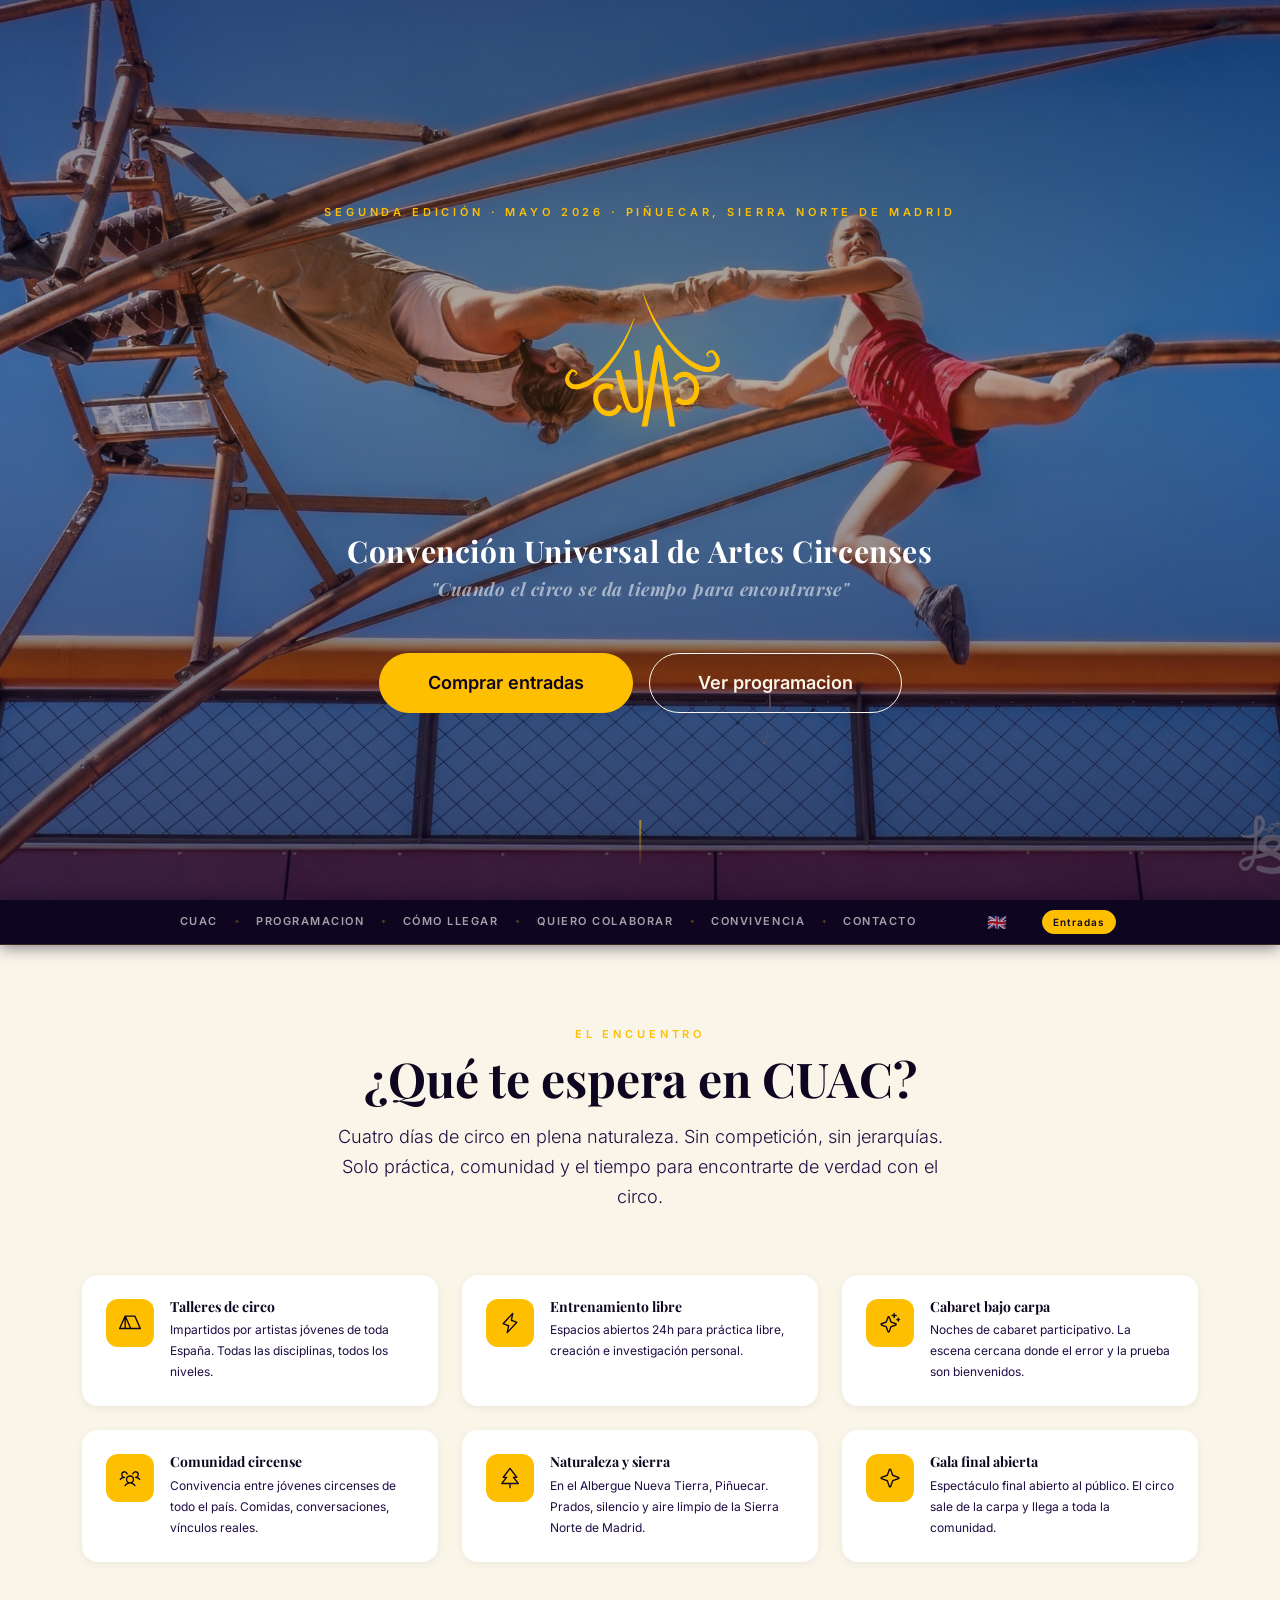
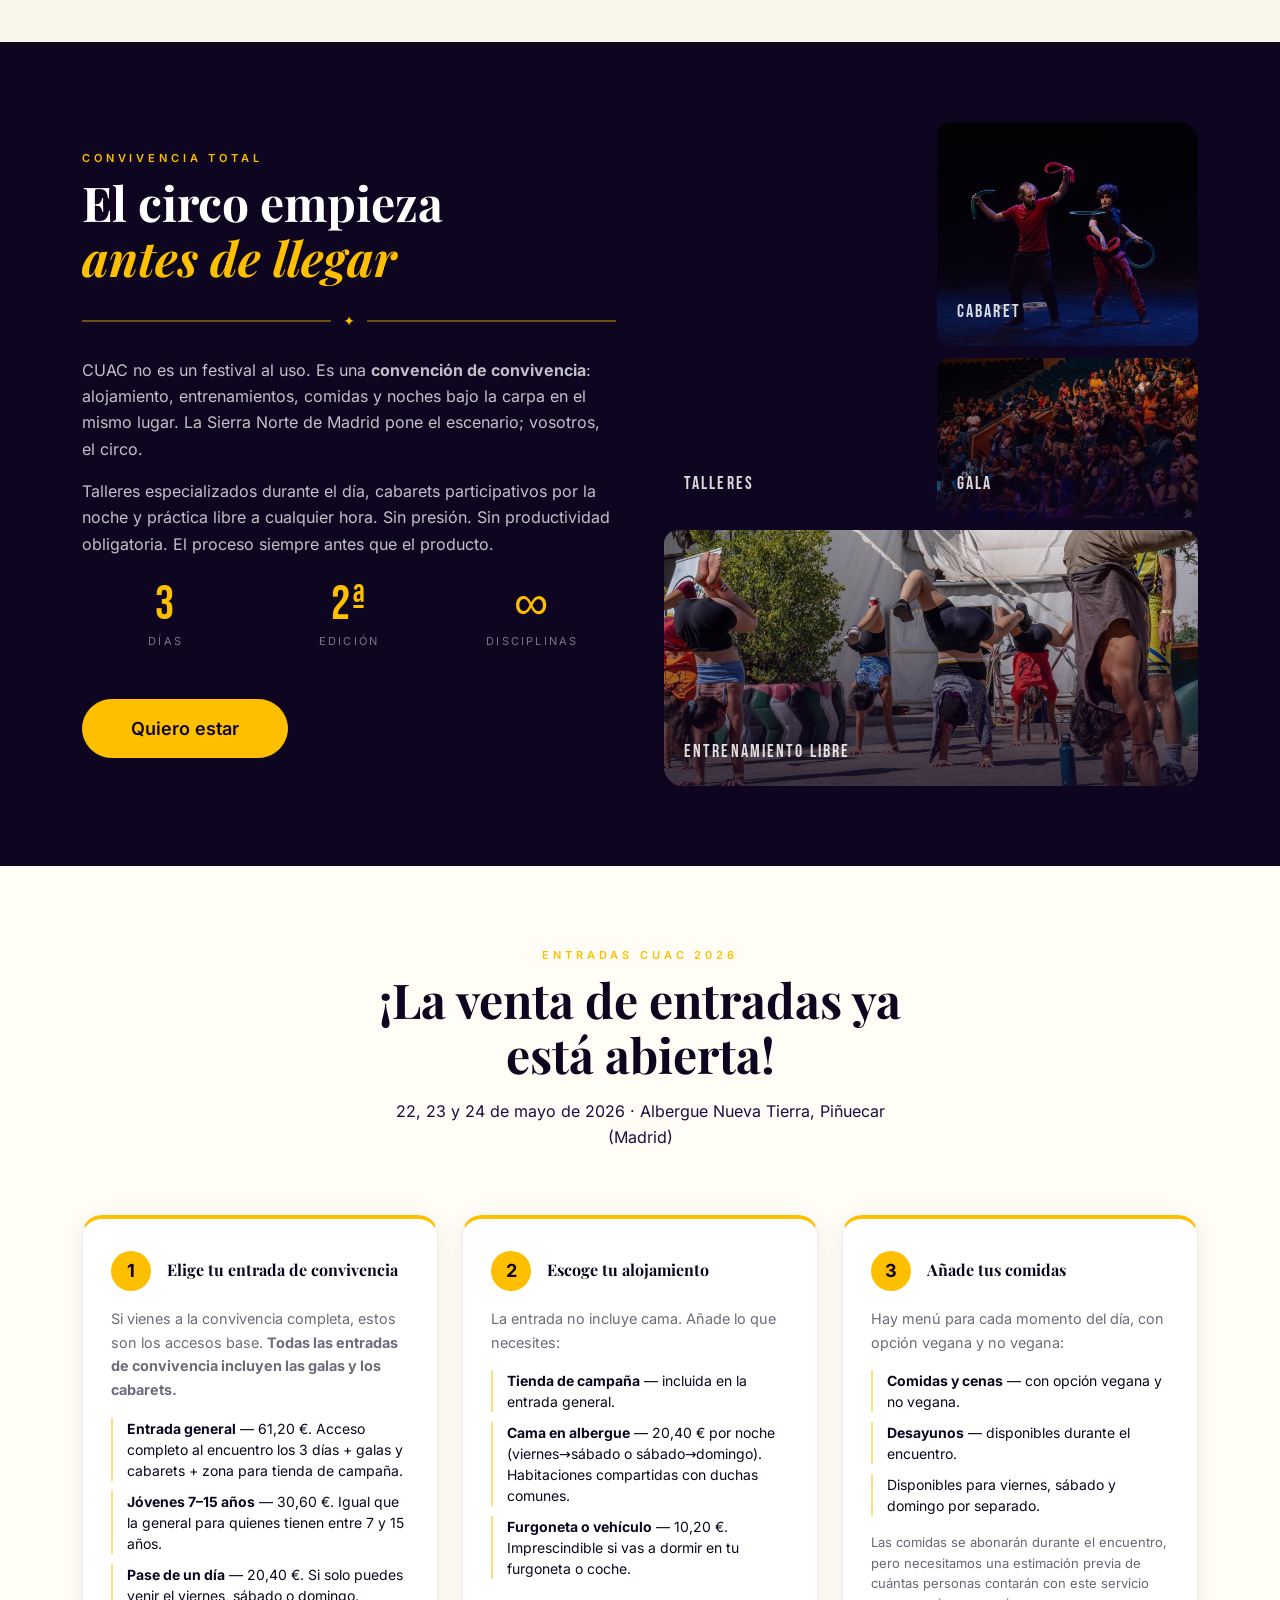
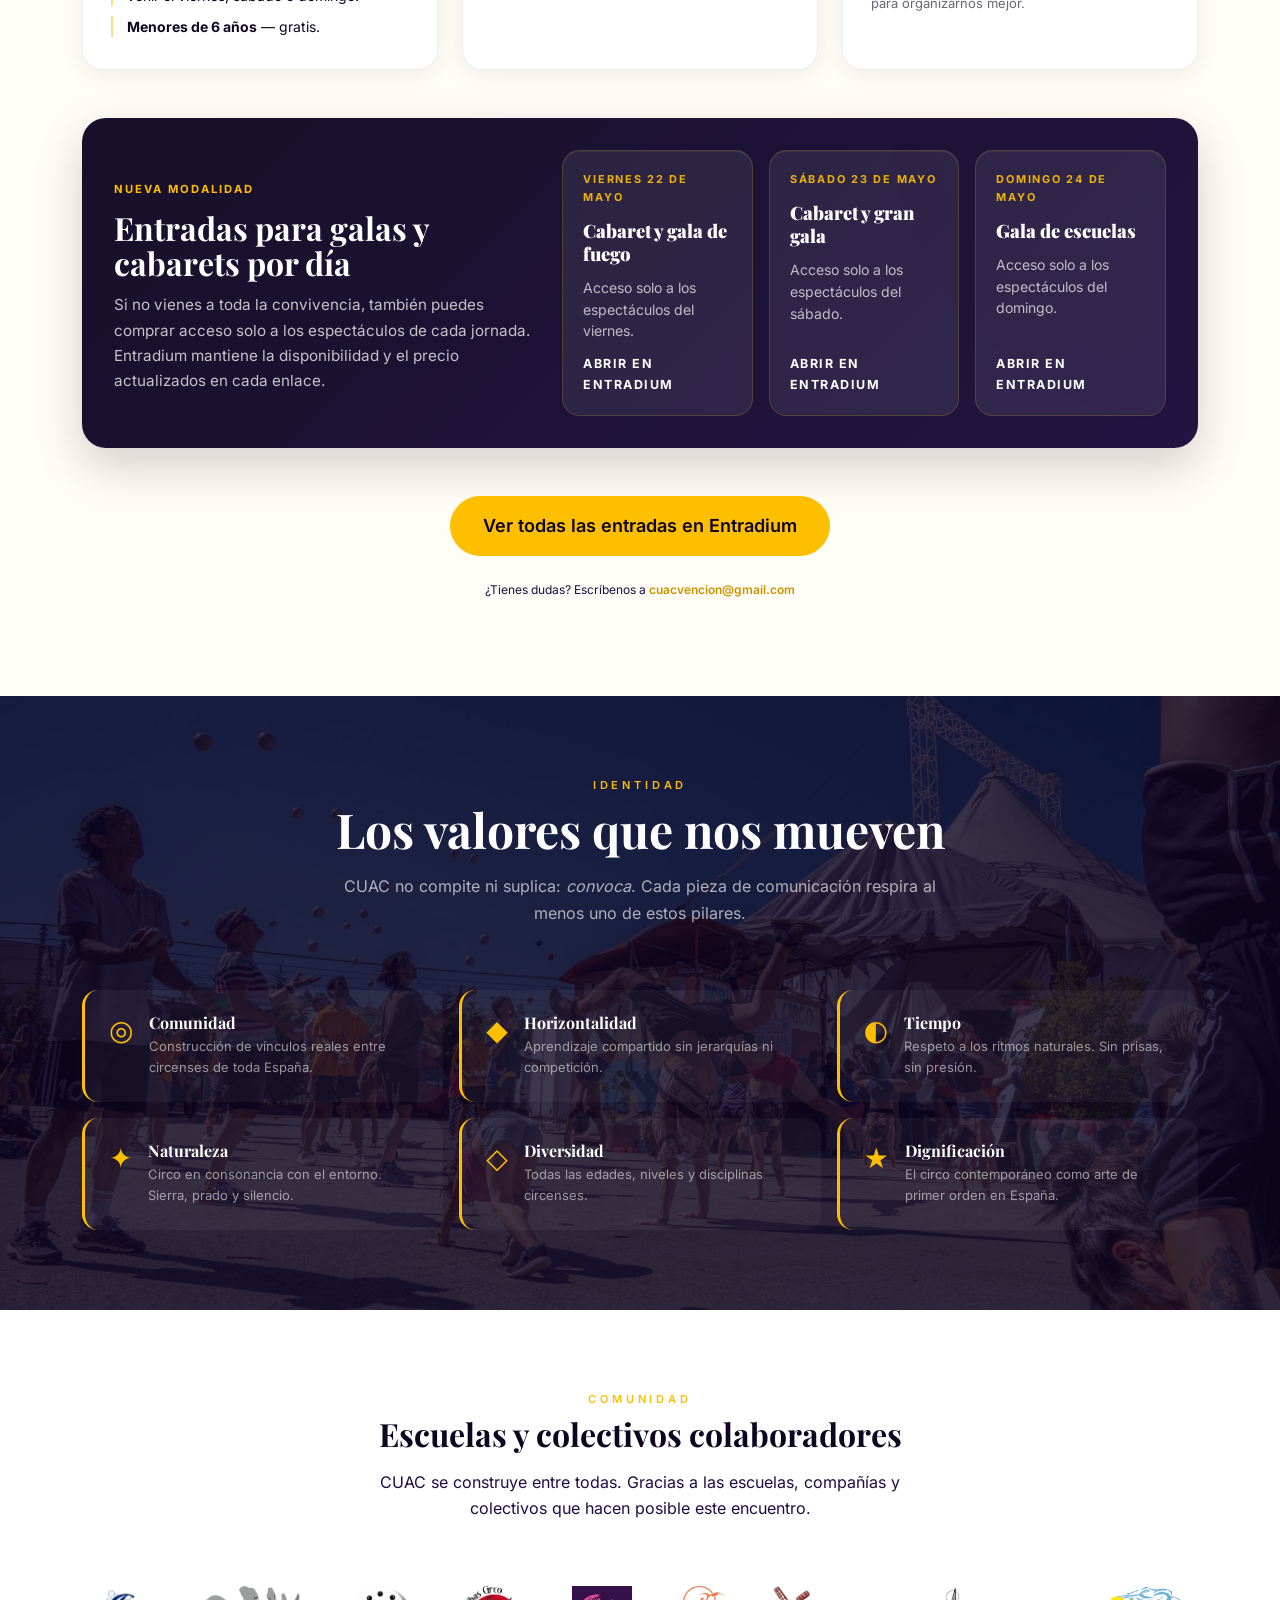
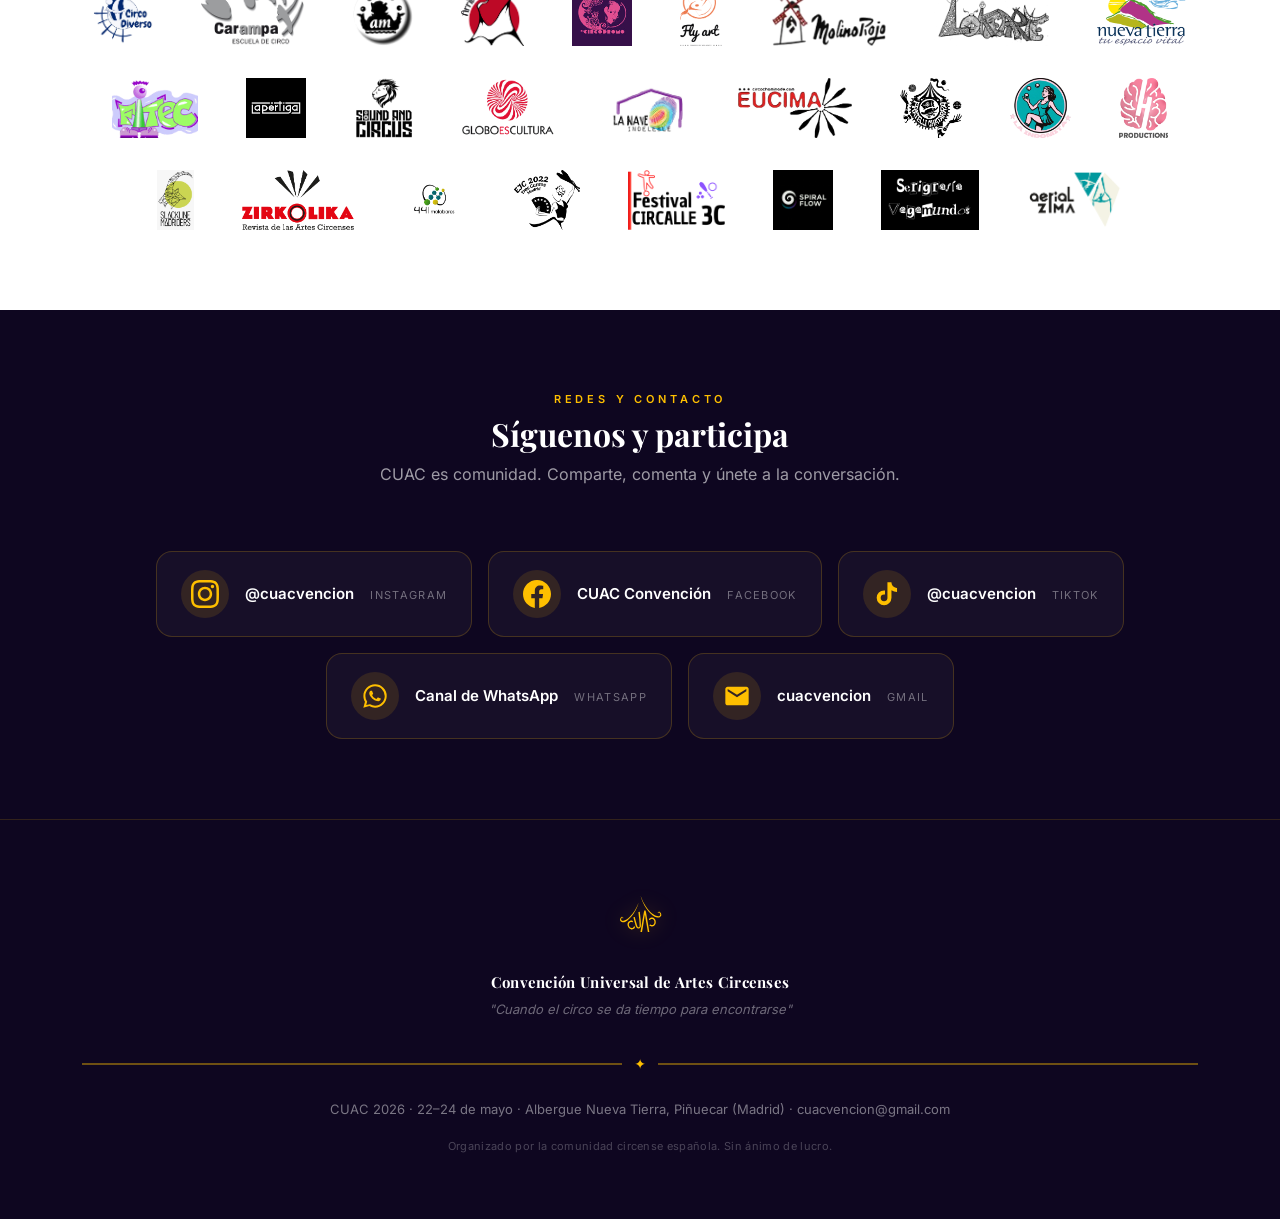
==== index.html @ 28ffe03a "programacion update" ====
<!DOCTYPE html><html lang="es" data-beasties-container><head>
  <meta charset="utf-8">
  <title>CUAC 2026 — Convención Universal de Artes Circenses | CUAC 2026</title>
  <base href="/">
  <meta name="viewport" content="width=device-width, initial-scale=1">
  <meta http-equiv="Cache-Control" content="no-cache, no-store, must-revalidate">
  <meta http-equiv="Pragma" content="no-cache">
  <meta http-equiv="Expires" content="0">
  <!-- SVG para navegadores modernos; ICO fallback para legacy -->
  <link rel="icon" type="image/svg+xml" href="favicon.svg">
  <link rel="icon" type="image/x-icon" href="favicon.ico">
  <link rel="apple-touch-icon" href="apple-touch-icon.png">

  <!-- Fuentes integradas localmente vía Fontsource (ver styles.scss) -->

  <!-- SEO: meta base (las páginas las sobreescriben dinámicamente) -->
  <meta name="description" content="22–24 de mayo en el Albergue Nueva Tierra, Sierra Norte de Madrid. Talleres, entrenamiento libre, cabaret bajo carpa y comunidad circense.">
  <meta property="og:site_name" content="CUAC — Convención Universal de Artes Circenses">
  <meta property="og:type" content="website">
  <meta property="og:locale" content="es_ES">
  <meta property="og:image" content="https://cuacvencion.org/img/og-image.jpg">
  <meta name="twitter:card" content="summary_large_image">
  <meta name="theme-color" content="#0E0620">
  <meta name="msvalidate.01" content="B6C88538EC0E203C6BC18D7203930585">

  <!-- Google tag (gtag.js) -->
  <script async src="https://www.googletagmanager.com/gtag/js?id=G-E0GTVYF3SX"></script>
  <script>
    window.dataLayer = window.dataLayer || [];
    function gtag(){dataLayer.push(arguments);}
    gtag('js', new Date());

    gtag('config', 'G-E0GTVYF3SX');
  </script>
<style>@font-face{font-family:Inter;font-style:normal;font-weight:300;font-display:swap;src:url(/fonts/inter-latin-300-normal.woff2) format("woff2");unicode-range:U+0000-00FF,U+0131,U+0152-0153,U+02BB-02BC,U+02C6,U+02DA,U+02DC,U+0304,U+0308,U+0329,U+2000-206F,U+20AC,U+2122,U+2191,U+2193,U+2212,U+2215,U+FEFF,U+FFFD}@font-face{font-family:Inter;font-style:normal;font-weight:400;font-display:swap;src:url(/fonts/inter-latin-400-normal.woff2) format("woff2");unicode-range:U+0000-00FF,U+0131,U+0152-0153,U+02BB-02BC,U+02C6,U+02DA,U+02DC,U+0304,U+0308,U+0329,U+2000-206F,U+20AC,U+2122,U+2191,U+2193,U+2212,U+2215,U+FEFF,U+FFFD}@font-face{font-family:Inter;font-style:normal;font-weight:500;font-display:swap;src:url(/fonts/inter-latin-500-normal.woff2) format("woff2");unicode-range:U+0000-00FF,U+0131,U+0152-0153,U+02BB-02BC,U+02C6,U+02DA,U+02DC,U+0304,U+0308,U+0329,U+2000-206F,U+20AC,U+2122,U+2191,U+2193,U+2212,U+2215,U+FEFF,U+FFFD}@font-face{font-family:Inter;font-style:normal;font-weight:600;font-display:swap;src:url(/fonts/inter-latin-600-normal.woff2) format("woff2");unicode-range:U+0000-00FF,U+0131,U+0152-0153,U+02BB-02BC,U+02C6,U+02DA,U+02DC,U+0304,U+0308,U+0329,U+2000-206F,U+20AC,U+2122,U+2191,U+2193,U+2212,U+2215,U+FEFF,U+FFFD}@font-face{font-family:Inter;font-style:normal;font-weight:700;font-display:swap;src:url(/fonts/inter-latin-700-normal.woff2) format("woff2");unicode-range:U+0000-00FF,U+0131,U+0152-0153,U+02BB-02BC,U+02C6,U+02DA,U+02DC,U+0304,U+0308,U+0329,U+2000-206F,U+20AC,U+2122,U+2191,U+2193,U+2212,U+2215,U+FEFF,U+FFFD}@font-face{font-family:Playfair Display;font-style:normal;font-weight:700;font-display:swap;src:url(/fonts/playfair-display-latin-700-normal.woff2) format("woff2");unicode-range:U+0000-00FF,U+0131,U+0152-0153,U+02BB-02BC,U+02C6,U+02DA,U+02DC,U+0304,U+0308,U+0329,U+2000-206F,U+20AC,U+2122,U+2191,U+2193,U+2212,U+2215,U+FEFF,U+FFFD}@font-face{font-family:Playfair Display;font-style:italic;font-weight:700;font-display:swap;src:url(/fonts/playfair-display-latin-700-italic.woff2) format("woff2");unicode-range:U+0000-00FF,U+0131,U+0152-0153,U+02BB-02BC,U+02C6,U+02DA,U+02DC,U+0304,U+0308,U+0329,U+2000-206F,U+20AC,U+2122,U+2191,U+2193,U+2212,U+2215,U+FEFF,U+FFFD}@font-face{font-family:Playfair Display;font-style:normal;font-weight:900;font-display:swap;src:url(/fonts/playfair-display-latin-900-normal.woff2) format("woff2");unicode-range:U+0000-00FF,U+0131,U+0152-0153,U+02BB-02BC,U+02C6,U+02DA,U+02DC,U+0304,U+0308,U+0329,U+2000-206F,U+20AC,U+2122,U+2191,U+2193,U+2212,U+2215,U+FEFF,U+FFFD}@font-face{font-family:Playfair Display;font-style:italic;font-weight:900;font-display:swap;src:url(/fonts/playfair-display-latin-900-italic.woff2) format("woff2");unicode-range:U+0000-00FF,U+0131,U+0152-0153,U+02BB-02BC,U+02C6,U+02DA,U+02DC,U+0304,U+0308,U+0329,U+2000-206F,U+20AC,U+2122,U+2191,U+2193,U+2212,U+2215,U+FEFF,U+FFFD}@font-face{font-family:Fira Code;font-style:normal;font-weight:400;font-display:swap;src:url(/fonts/fira-code-latin-400-normal.woff2) format("woff2");unicode-range:U+0000-00FF,U+0131,U+0152-0153,U+02BB-02BC,U+02C6,U+02DA,U+02DC,U+0304,U+0308,U+0329,U+2000-206F,U+20AC,U+2122,U+2191,U+2193,U+2212,U+2215,U+FEFF,U+FFFD}@font-face{font-family:Fira Code;font-style:normal;font-weight:500;font-display:swap;src:url(/fonts/fira-code-latin-500-normal.woff2) format("woff2");unicode-range:U+0000-00FF,U+0131,U+0152-0153,U+02BB-02BC,U+02C6,U+02DA,U+02DC,U+0304,U+0308,U+0329,U+2000-206F,U+20AC,U+2122,U+2191,U+2193,U+2212,U+2215,U+FEFF,U+FFFD}:root{--bs-blue: #0d6efd;--bs-indigo: #6610f2;--bs-purple: #6f42c1;--bs-pink: #d63384;--bs-red: #dc3545;--bs-orange: #fd7e14;--bs-yellow: #ffc107;--bs-green: #198754;--bs-teal: #20c997;--bs-cyan: #0dcaf0;--bs-black: #000;--bs-white: #fff;--bs-gray: #6c757d;--bs-gray-dark: #343a40;--bs-gray-100: #f8f9fa;--bs-gray-200: #e9ecef;--bs-gray-300: #dee2e6;--bs-gray-400: #ced4da;--bs-gray-500: #adb5bd;--bs-gray-600: #6c757d;--bs-gray-700: #495057;--bs-gray-800: #343a40;--bs-gray-900: #212529;--bs-primary: #FEBF00;--bs-secondary: #1E0C42;--bs-success: #2d8a4e;--bs-info: #4a90d9;--bs-warning: #C99400;--bs-danger: #C8002C;--bs-light: #FAF5E9;--bs-dark: #0E0620;--bs-gold: #FEBF00;--bs-midnight: #0E0620;--bs-purple: #1E0C42;--bs-crimson: #C8002C;--bs-cream: #FAF5E9;--bs-primary-rgb: 254, 191, 0;--bs-secondary-rgb: 30, 12, 66;--bs-success-rgb: 45, 138, 78;--bs-info-rgb: 74, 144, 217;--bs-warning-rgb: 201, 148, 0;--bs-danger-rgb: 200, 0, 44;--bs-light-rgb: 250, 245, 233;--bs-dark-rgb: 14, 6, 32;--bs-gold-rgb: 254, 191, 0;--bs-midnight-rgb: 14, 6, 32;--bs-purple-rgb: 30, 12, 66;--bs-crimson-rgb: 200, 0, 44;--bs-cream-rgb: 250, 245, 233;--bs-primary-text-emphasis: rgb(101.6, 76.4, 0);--bs-secondary-text-emphasis: rgb(12, 4.8, 26.4);--bs-success-text-emphasis: rgb(18, 55.2, 31.2);--bs-info-text-emphasis: rgb(29.6, 57.6, 86.8);--bs-warning-text-emphasis: rgb(80.4, 59.2, 0);--bs-danger-text-emphasis: rgb(80, 0, 17.6);--bs-light-text-emphasis: #495057;--bs-dark-text-emphasis: #495057;--bs-primary-bg-subtle: rgb(254.8, 242.2, 204);--bs-secondary-bg-subtle: rgb(210, 206.4, 217.2);--bs-success-bg-subtle: rgb(213, 231.6, 219.6);--bs-info-bg-subtle: rgb(218.8, 232.8, 247.4);--bs-warning-bg-subtle: rgb(244.2, 233.6, 204);--bs-danger-bg-subtle: rgb(244, 204, 212.8);--bs-light-bg-subtle: rgb(251.5, 252, 252.5);--bs-dark-bg-subtle: #ced4da;--bs-primary-border-subtle: rgb(254.6, 229.4, 153);--bs-secondary-border-subtle: rgb(165, 157.8, 179.4);--bs-success-border-subtle: rgb(171, 208.2, 184.2);--bs-info-border-subtle: rgb(182.6, 210.6, 239.8);--bs-warning-border-subtle: rgb(233.4, 212.2, 153);--bs-danger-border-subtle: rgb(233, 153, 170.6);--bs-light-border-subtle: #e9ecef;--bs-dark-border-subtle: #adb5bd;--bs-white-rgb: 255, 255, 255;--bs-black-rgb: 0, 0, 0;--bs-font-sans-serif: "Inter", system-ui, -apple-system, sans-serif;--bs-font-monospace: "Fira Code", "Courier New", monospace;--bs-gradient: linear-gradient(180deg, rgba(255, 255, 255, .15), rgba(255, 255, 255, 0));--bs-body-font-family: "Inter", system-ui, -apple-system, sans-serif;--bs-body-font-size: 1rem;--bs-body-font-weight: 400;--bs-body-line-height: 1.65;--bs-body-color: #0E0620;--bs-body-color-rgb: 14, 6, 32;--bs-body-bg: #FFFDF5;--bs-body-bg-rgb: 255, 253, 245;--bs-emphasis-color: #000;--bs-emphasis-color-rgb: 0, 0, 0;--bs-secondary-color: #6B6570;--bs-secondary-color-rgb: 107, 101, 112;--bs-secondary-bg: #e9ecef;--bs-secondary-bg-rgb: 233, 236, 239;--bs-tertiary-color: rgba(14, 6, 32, .5);--bs-tertiary-color-rgb: 14, 6, 32;--bs-tertiary-bg: #f8f9fa;--bs-tertiary-bg-rgb: 248, 249, 250;--bs-heading-color: #0E0620;--bs-link-color: #C99400;--bs-link-color-rgb: 201, 148, 0;--bs-link-decoration: none;--bs-link-hover-color: #C8002C;--bs-link-hover-color-rgb: 200, 0, 44;--bs-link-hover-decoration: underline;--bs-code-color: #d63384;--bs-highlight-color: #0E0620;--bs-highlight-bg: rgb(255, 242.6, 205.4);--bs-border-width: 1px;--bs-border-style: solid;--bs-border-color: #E8E3F0;--bs-border-color-translucent: rgba(0, 0, 0, .175);--bs-border-radius: .75rem;--bs-border-radius-sm: .5rem;--bs-border-radius-lg: 1rem;--bs-border-radius-xl: 1.25rem;--bs-border-radius-xxl: 1.5rem;--bs-border-radius-2xl: var(--bs-border-radius-xxl);--bs-border-radius-pill: 50rem;--bs-box-shadow: 0 4px 24px rgba(14, 6, 32, .08);--bs-box-shadow-sm: 0 2px 8px rgba(14, 6, 32, .06);--bs-box-shadow-lg: 0 8px 48px rgba(14, 6, 32, .14);--bs-box-shadow-inset: inset 0 1px 2px rgba(14, 6, 32, .08);--bs-focus-ring-width: .25rem;--bs-focus-ring-opacity: .25;--bs-focus-ring-color: rgba(254, 191, 0, .25);--bs-form-valid-color: #2d8a4e;--bs-form-valid-border-color: #2d8a4e;--bs-form-invalid-color: #C8002C;--bs-form-invalid-border-color: #C8002C}*,*:before,*:after{box-sizing:border-box}@media(prefers-reduced-motion:no-preference){:root{scroll-behavior:smooth}}body{margin:0;font-family:var(--bs-body-font-family);font-size:var(--bs-body-font-size);font-weight:var(--bs-body-font-weight);line-height:var(--bs-body-line-height);color:var(--bs-body-color);text-align:var(--bs-body-text-align);background-color:var(--bs-body-bg);-webkit-text-size-adjust:100%;-webkit-tap-highlight-color:rgba(0,0,0,0)}.h6,h3,h2,.h2,h1,.h1{margin-top:0;margin-bottom:.5rem;font-family:Playfair Display,Georgia,serif;font-weight:700;line-height:1.15;color:var(--bs-heading-color)}h1,.h1{font-size:clamp(2rem,5vw,3rem)}h2,.h2{font-size:clamp(1.5rem,3.5vw,2rem)}h3{font-size:calc(1.2625rem + .15vw)}@media(min-width:1200px){h3{font-size:1.375rem}}.h6{font-size:.875rem}p{margin-top:0;margin-bottom:1rem}ul{padding-left:2rem}ul{margin-top:0;margin-bottom:1rem}strong{font-weight:900}.small{font-size:.75rem}a{color:rgba(var(--bs-link-color-rgb),var(--bs-link-opacity, 1));text-decoration:none}a:hover{--bs-link-color-rgb: var(--bs-link-hover-color-rgb);text-decoration:underline}a:not([href]):not([class]),a:not([href]):not([class]):hover{color:inherit;text-decoration:none}img,svg{vertical-align:middle}button{border-radius:0}button:focus:not(:focus-visible){outline:0}button{margin:0;font-family:inherit;font-size:inherit;line-height:inherit}button{text-transform:none}button,[type=button]{-webkit-appearance:button}button:not(:disabled),[type=button]:not(:disabled){cursor:pointer}.lead{font-size:1.125rem;font-weight:300}.list-unstyled{padding-left:0;list-style:none}.container{--bs-gutter-x: 1.5rem;--bs-gutter-y: 0;width:100%;padding-right:calc(var(--bs-gutter-x) * .5);padding-left:calc(var(--bs-gutter-x) * .5);margin-right:auto;margin-left:auto}@media(min-width:576px){.container{max-width:540px}}@media(min-width:768px){.container{max-width:720px}}@media(min-width:992px){.container{max-width:960px}}@media(min-width:1200px){.container{max-width:1140px}}@media(min-width:1400px){.container{max-width:1320px}}:root{--bs-breakpoint-xs: 0;--bs-breakpoint-sm: 576px;--bs-breakpoint-md: 768px;--bs-breakpoint-lg: 992px;--bs-breakpoint-xl: 1200px;--bs-breakpoint-xxl: 1400px}.row{--bs-gutter-x: 1.5rem;--bs-gutter-y: 0;display:flex;flex-wrap:wrap;margin-top:calc(-1 * var(--bs-gutter-y));margin-right:calc(-.5 * var(--bs-gutter-x));margin-left:calc(-.5 * var(--bs-gutter-x))}.row>*{flex-shrink:0;width:100%;max-width:100%;padding-right:calc(var(--bs-gutter-x) * .5);padding-left:calc(var(--bs-gutter-x) * .5);margin-top:var(--bs-gutter-y)}.col-auto{flex:0 0 auto;width:auto}.col-4{flex:0 0 auto;width:33.33333333%}.col-12{flex:0 0 auto;width:100%}.g-3{--bs-gutter-x: 1rem}.g-3{--bs-gutter-y: 1rem}.g-4{--bs-gutter-x: 1.5rem}.g-4{--bs-gutter-y: 1.5rem}.g-5{--bs-gutter-x: 3rem}.g-5{--bs-gutter-y: 3rem}@media(min-width:576px){.col-sm-6{flex:0 0 auto;width:50%}}@media(min-width:768px){.col-md-4{flex:0 0 auto;width:33.33333333%}.col-md-6{flex:0 0 auto;width:50%}}@media(min-width:992px){.col-lg-auto{flex:0 0 auto;width:auto}.col-lg-4{flex:0 0 auto;width:33.33333333%}.col-lg-5{flex:0 0 auto;width:41.66666667%}.col-lg-6{flex:0 0 auto;width:50%}.col-lg-7{flex:0 0 auto;width:58.33333333%}.col-lg-9{flex:0 0 auto;width:75%}}@media(min-width:1200px){.col-xl-8{flex:0 0 auto;width:66.66666667%}}.btn{--bs-btn-padding-x: 1.5rem;--bs-btn-padding-y: .625rem;--bs-btn-font-family: Inter, system-ui, -apple-system, sans-serif;--bs-btn-font-size: 1rem;--bs-btn-font-weight: 600;--bs-btn-line-height: 1.65;--bs-btn-color: #0E0620;--bs-btn-bg: transparent;--bs-btn-border-width: var(--bs-border-width);--bs-btn-border-color: transparent;--bs-btn-border-radius: 50rem;--bs-btn-hover-border-color: transparent;--bs-btn-box-shadow: inset 0 1px 0 rgba(255, 255, 255, .15), 0 1px 1px rgba(0, 0, 0, .075);--bs-btn-disabled-opacity: .65;--bs-btn-focus-box-shadow: 0 0 0 .25rem rgba(var(--bs-btn-focus-shadow-rgb), .5);display:inline-block;padding:var(--bs-btn-padding-y) var(--bs-btn-padding-x);font-family:var(--bs-btn-font-family);font-size:var(--bs-btn-font-size);font-weight:var(--bs-btn-font-weight);line-height:var(--bs-btn-line-height);color:var(--bs-btn-color);text-align:center;vertical-align:middle;cursor:pointer;-webkit-user-select:none;user-select:none;border:var(--bs-btn-border-width) solid var(--bs-btn-border-color);border-radius:var(--bs-btn-border-radius);background-color:var(--bs-btn-bg);transition:color .2s ease,background-color .2s ease,border-color .2s ease,box-shadow .2s ease}@media(prefers-reduced-motion:reduce){.btn{transition:none}}.btn:hover{color:var(--bs-btn-hover-color);text-decoration:none;background-color:var(--bs-btn-hover-bg);border-color:var(--bs-btn-hover-border-color)}.btn:focus-visible{color:var(--bs-btn-hover-color);background-color:var(--bs-btn-hover-bg);border-color:var(--bs-btn-hover-border-color);outline:0;box-shadow:var(--bs-btn-focus-box-shadow)}.btn:first-child:active{color:var(--bs-btn-active-color);background-color:var(--bs-btn-active-bg);border-color:var(--bs-btn-active-border-color)}.btn:first-child:active:focus-visible{box-shadow:var(--bs-btn-focus-box-shadow)}.btn:disabled{color:var(--bs-btn-disabled-color);pointer-events:none;background-color:var(--bs-btn-disabled-bg);border-color:var(--bs-btn-disabled-border-color);opacity:var(--bs-btn-disabled-opacity)}.btn-primary{--bs-btn-color: #000;--bs-btn-bg: #FEBF00;--bs-btn-border-color: #FEBF00;--bs-btn-hover-color: #000;--bs-btn-hover-bg: rgb(254.15, 200.6, 38.25);--bs-btn-hover-border-color: rgb(254.1, 197.4, 25.5);--bs-btn-focus-shadow-rgb: 216, 162, 0;--bs-btn-active-color: #000;--bs-btn-active-bg: rgb(254.2, 203.8, 51);--bs-btn-active-border-color: rgb(254.1, 197.4, 25.5);--bs-btn-active-shadow: inset 0 3px 5px rgba(0, 0, 0, .125);--bs-btn-disabled-color: #000;--bs-btn-disabled-bg: #FEBF00;--bs-btn-disabled-border-color: #FEBF00}.btn-outline-light{--bs-btn-color: #FAF5E9;--bs-btn-border-color: #FAF5E9;--bs-btn-hover-color: #000;--bs-btn-hover-bg: #FAF5E9;--bs-btn-hover-border-color: #FAF5E9;--bs-btn-focus-shadow-rgb: 250, 245, 233;--bs-btn-active-color: #000;--bs-btn-active-bg: #FAF5E9;--bs-btn-active-border-color: #FAF5E9;--bs-btn-active-shadow: inset 0 3px 5px rgba(0, 0, 0, .125);--bs-btn-disabled-color: #FAF5E9;--bs-btn-disabled-bg: transparent;--bs-btn-disabled-border-color: #FAF5E9;--bs-gradient: none}.btn-lg{--bs-btn-padding-y: .875rem;--bs-btn-padding-x: 2rem;--bs-btn-font-size: 1.125rem;--bs-btn-border-radius: 50rem}.btn-sm{--bs-btn-padding-y: .375rem;--bs-btn-padding-x: 1rem;--bs-btn-font-size: .875rem;--bs-btn-border-radius: 50rem}.card{--bs-card-spacer-y: 1.25rem;--bs-card-spacer-x: 1.5rem;--bs-card-title-spacer-y: .5rem;--bs-card-title-color: ;--bs-card-subtitle-color: ;--bs-card-border-width: var(--bs-border-width);--bs-card-border-color: #E8E3F0;--bs-card-border-radius: 1rem;--bs-card-box-shadow: 0 2px 8px rgba(14, 6, 32, .06);--bs-card-inner-border-radius: calc(1rem - (var(--bs-border-width)));--bs-card-cap-padding-y: .625rem;--bs-card-cap-padding-x: 1.5rem;--bs-card-cap-bg: transparent;--bs-card-cap-color: ;--bs-card-height: ;--bs-card-color: ;--bs-card-bg: #fff;--bs-card-img-overlay-padding: 1rem;--bs-card-group-margin: .75rem;position:relative;display:flex;flex-direction:column;min-width:0;height:var(--bs-card-height);color:var(--bs-body-color);word-wrap:break-word;background-color:var(--bs-card-bg);background-clip:border-box;border:var(--bs-card-border-width) solid var(--bs-card-border-color);border-radius:var(--bs-card-border-radius)}.card-body{flex:1 1 auto;padding:var(--bs-card-spacer-y) var(--bs-card-spacer-x);color:var(--bs-card-color)}:root{--bs-btn-close-filter: }:root{--bs-carousel-indicator-active-bg: #fff;--bs-carousel-caption-color: #fff;--bs-carousel-control-icon-filter: }.d-flex{display:flex!important}.d-none{display:none!important}.shadow-sm{box-shadow:var(--bs-box-shadow-sm)!important}.position-relative{position:relative!important}.border-0{border:0!important}.h-100{height:100%!important}.flex-shrink-0{flex-shrink:0!important}.flex-wrap{flex-wrap:wrap!important}.justify-content-center{justify-content:center!important}.align-items-center{align-items:center!important}.mx-auto{margin-right:auto!important;margin-left:auto!important}.my-4{margin-top:1.5rem!important;margin-bottom:1.5rem!important}.mt-2{margin-top:.5rem!important}.mt-4{margin-top:1.5rem!important}.mb-0{margin-bottom:0!important}.mb-1{margin-bottom:.25rem!important}.mb-2{margin-bottom:.5rem!important}.mb-3{margin-bottom:1rem!important}.mb-4{margin-bottom:1.5rem!important}.mb-5{margin-bottom:3rem!important}.p-4{padding:1.5rem!important}.px-5{padding-right:3rem!important;padding-left:3rem!important}.gap-3{gap:1rem!important}.fw-semibold{font-weight:600!important}.fw-bold{font-weight:700!important}.lh-lg{line-height:1.75!important}.text-center{text-align:center!important}.text-secondary{--bs-text-opacity: 1;color:rgba(var(--bs-secondary-rgb),var(--bs-text-opacity))!important}.text-gold{--bs-text-opacity: 1;color:rgba(var(--bs-gold-rgb),var(--bs-text-opacity))!important}.text-white{--bs-text-opacity: 1;color:rgba(var(--bs-white-rgb),var(--bs-text-opacity))!important}.bg-cream{--bs-bg-opacity: 1;background-color:rgba(var(--bs-cream-rgb),var(--bs-bg-opacity))!important}.bg-white{--bs-bg-opacity: 1;background-color:rgba(var(--bs-white-rgb),var(--bs-bg-opacity))!important}.z-1{z-index:1!important}@media(min-width:768px){.d-md-block{display:block!important}.d-md-none{display:none!important}}.section-label{display:block;font-size:.6875rem;letter-spacing:.35em;text-transform:uppercase;font-weight:600;color:#febf00;margin-bottom:.5rem}.bg-cream{background-color:#faf5e9!important}.text-gold{color:#febf00!important}.text-gold-dark{color:#c99400!important}.btn-primary{color:#0e0620;background-color:#febf00;border-color:#febf00;font-weight:600}.btn-primary:hover,.btn-primary:focus-visible{background-color:#c99400;border-color:#c99400;color:#0e0620}.btn-primary:active{background-color:#a57a00;border-color:#a57a00}.section-dark{background-color:#0e0620;color:#fff}.section-dark .h1,.section-dark h2,.section-dark .h2,.section-dark h3{color:#fff}.star-divider{display:flex;align-items:center;gap:.75rem;color:#febf00;font-size:.875rem;margin:2rem 0}.star-divider:before,.star-divider:after{content:"";flex:1;height:1.5px;background:#febf00;opacity:.4}.landing-collaborators{display:flex;flex-wrap:wrap;gap:2rem 3rem;justify-content:center;align-items:center}.landing-collaborators__item{display:flex;align-items:center;justify-content:center}.landing-collaborators__item img{max-height:60px;max-width:140px;width:auto;height:auto;object-fit:contain}.landing-highlight__icon{width:3rem;height:3rem;min-width:3rem;background:#febf00;border-radius:.75rem;display:flex;align-items:center;justify-content:center;font-size:1.375rem;color:#0e0620}
</style><link rel="stylesheet" href="styles-MBA2YXZ5.css" media="print" onload="this.media='all'"><noscript><link rel="stylesheet" href="styles-MBA2YXZ5.css"></noscript><style ng-app-id="ng">.mobile-nav__bar[_ngcontent-ng-c1588148874]{position:fixed;top:0;left:0;right:0;z-index:1050;display:flex;align-items:center;justify-content:space-between;height:3rem;padding:0 1rem;background-color:#0e0620;border-bottom:1px solid rgba(254,191,0,.18);box-shadow:0 2px 12px #0e062099}.mobile-nav__brand[_ngcontent-ng-c1588148874]{font-family:Playfair Display,serif;font-weight:700;font-size:1.125rem;color:#febf00;text-decoration:none;letter-spacing:.04em}.mobile-nav__brand[_ngcontent-ng-c1588148874]:hover{color:#ffd84d}.mobile-nav__toggle[_ngcontent-ng-c1588148874]{display:flex;align-items:center;justify-content:center;width:2.25rem;height:2.25rem;padding:0;border:none;background:transparent;cursor:pointer;-webkit-tap-highlight-color:transparent}.mobile-nav__icon[_ngcontent-ng-c1588148874]{display:flex;flex-direction:column;justify-content:center;align-items:center;width:1.5rem;height:1.25rem;position:relative}.mobile-nav__icon[_ngcontent-ng-c1588148874]   span[_ngcontent-ng-c1588148874]{display:block;width:100%;height:2px;background-color:#febf00;border-radius:1px;transition:transform .3s ease,opacity .2s ease;position:absolute}.mobile-nav__icon[_ngcontent-ng-c1588148874]   span[_ngcontent-ng-c1588148874]:nth-child(1){top:0}.mobile-nav__icon[_ngcontent-ng-c1588148874]   span[_ngcontent-ng-c1588148874]:nth-child(2){top:50%;transform:translateY(-50%)}.mobile-nav__icon[_ngcontent-ng-c1588148874]   span[_ngcontent-ng-c1588148874]:nth-child(3){bottom:0}.mobile-nav__icon.is-open[_ngcontent-ng-c1588148874]   span[_ngcontent-ng-c1588148874]:nth-child(1){top:50%;transform:translateY(-50%) rotate(45deg)}.mobile-nav__icon.is-open[_ngcontent-ng-c1588148874]   span[_ngcontent-ng-c1588148874]:nth-child(2){opacity:0}.mobile-nav__icon.is-open[_ngcontent-ng-c1588148874]   span[_ngcontent-ng-c1588148874]:nth-child(3){bottom:auto;top:50%;transform:translateY(-50%) rotate(-45deg)}.mobile-nav__backdrop[_ngcontent-ng-c1588148874]{position:fixed;inset:0;z-index:1040;background:#0e0620b3;-webkit-backdrop-filter:blur(4px);backdrop-filter:blur(4px);animation:_ngcontent-ng-c1588148874_mobileNavFadeIn .25s ease}.mobile-nav__panel[_ngcontent-ng-c1588148874]{position:fixed;top:3rem;right:0;width:min(80vw,20rem);height:calc(100vh - 3rem - env(safe-area-inset-bottom,0px));z-index:1060;background-color:#0e0620;border-left:1px solid rgba(254,191,0,.15);display:flex;flex-direction:column;padding:1.5rem 0 calc(1.5rem + env(safe-area-inset-bottom,0px));box-sizing:border-box;overflow-y:auto;animation:_ngcontent-ng-c1588148874_mobileNavSlideIn .3s ease}.mobile-nav__list[_ngcontent-ng-c1588148874]{list-style:none;padding:0;margin:0;flex:1}.mobile-nav__link[_ngcontent-ng-c1588148874]{display:block;padding:.875rem 1.5rem;font-family:Inter,sans-serif;font-size:.8125rem;font-weight:600;letter-spacing:.12em;text-transform:uppercase;color:#fff9;text-decoration:none;border-left:3px solid transparent;transition:color .2s,border-color .2s,background-color .2s}.mobile-nav__link[_ngcontent-ng-c1588148874]:hover{color:#febf00;background-color:#febf000d}.mobile-nav__link.is-active[_ngcontent-ng-c1588148874]{color:#febf00;border-left-color:#febf00;background-color:#febf0014}.mobile-nav__footer[_ngcontent-ng-c1588148874]{display:flex;align-items:center;justify-content:space-between;padding:1rem 1.5rem 0;border-top:1px solid rgba(254,191,0,.12);margin-top:auto}.mobile-nav__tickets[_ngcontent-ng-c1588148874]{font-size:.6875rem!important;letter-spacing:.1em;padding:.35em 1.25em!important;border-radius:50rem!important;white-space:nowrap}@keyframes _ngcontent-ng-c1588148874_mobileNavFadeIn{0%{opacity:0}to{opacity:1}}@keyframes _ngcontent-ng-c1588148874_mobileNavSlideIn{0%{transform:translate(100%)}to{transform:translate(0)}}</style><style ng-app-id="ng">.py-section[_ngcontent-ng-c723295591]{padding-top:5rem;padding-bottom:5rem}@media(max-width:767px){.py-section[_ngcontent-ng-c723295591]{padding-top:3rem;padding-bottom:3rem}}.landing-hero[_ngcontent-ng-c723295591]{position:relative;min-height:100dvh;display:flex;align-items:center;background-color:#0e0620;color:#fff;overflow:hidden;padding:6rem 0 5rem}.landing-hero__carousel[_ngcontent-ng-c723295591]{position:absolute;inset:0;z-index:0}.landing-hero__slide[_ngcontent-ng-c723295591]{position:absolute;inset:0;opacity:0;transition:opacity 1.2s ease-in-out}.landing-hero__slide.is-active.is-loaded[_ngcontent-ng-c723295591]{opacity:1}.landing-hero__slide-img[_ngcontent-ng-c723295591]{width:100%;height:100%;object-fit:cover;object-position:center;-webkit-user-select:none;user-select:none;pointer-events:none;display:block}.landing-hero__overlay[_ngcontent-ng-c723295591]{position:absolute;inset:0;background:linear-gradient(to bottom,#0e06208c,#0e062059 40%,#0e0620a6)}.landing-hero__bg-texture[_ngcontent-ng-c723295591]{position:absolute;inset:0;pointer-events:none;z-index:1;background:radial-gradient(ellipse 80% 60% at 50% 35%,rgba(254,191,0,.12) 0%,transparent 70%),repeating-linear-gradient(45deg,transparent,transparent 40px,rgba(254,191,0,.025) 40px,rgba(254,191,0,.025) 41px)}.landing-hero__logo[_ngcontent-ng-c723295591]{width:clamp(120px,20vw,210px);height:auto;aspect-ratio:200/250;color:#febf00;filter:drop-shadow(0 0 24px rgba(254,191,0,.35))}.landing-hero__brand-name[_ngcontent-ng-c723295591]{font-family:Playfair Display,serif;font-size:clamp(1.25rem,3.5vw,1.875rem);font-weight:700;color:#fff;letter-spacing:.02em;line-height:1.3}.landing-hero__tagline[_ngcontent-ng-c723295591]{font-style:italic;font-family:Playfair Display,serif;font-size:clamp(.875rem,2vw,1.125rem);color:#ffffff8c;letter-spacing:.03em}.landing-hero__scroll[_ngcontent-ng-c723295591]{position:absolute;bottom:2rem;left:50%;transform:translate(-50%);display:flex;flex-direction:column;align-items:center;gap:.5rem;z-index:2}.landing-hero__scroll-line[_ngcontent-ng-c723295591]{display:block;width:1.5px;height:3rem;background:linear-gradient(to bottom,rgba(254,191,0,.6),transparent);animation:_ngcontent-ng-c723295591_scrollPulse 2s ease-in-out infinite}.landing-subnav[_ngcontent-ng-c723295591]{position:sticky;top:0;z-index:100;background-color:#0e0620;border-bottom:1px solid rgba(254,191,0,.18);box-shadow:0 2px 16px #0e06208c}.landing-subnav__inner[_ngcontent-ng-c723295591]{display:flex;align-items:center;justify-content:center;flex-wrap:wrap;gap:0;min-height:2.75rem;padding:0 1.5rem}@media(max-width:575px){.landing-subnav__inner[_ngcontent-ng-c723295591]{justify-content:flex-start;overflow-x:auto;flex-wrap:nowrap;padding:0 1rem;scrollbar-width:none}.landing-subnav__inner[_ngcontent-ng-c723295591]::-webkit-scrollbar{display:none}}.landing-subnav__link[_ngcontent-ng-c723295591]{display:inline-flex;align-items:center;height:2.75rem;padding:0 1rem;font-family:Inter,sans-serif;font-size:.6875rem;font-weight:600;letter-spacing:.14em;text-transform:uppercase;color:#ffffff9e;text-decoration:none;white-space:nowrap;transition:color .2s;border-bottom:2px solid transparent;margin-bottom:-1px}.landing-subnav__link[_ngcontent-ng-c723295591]:hover{color:#febf00;border-bottom-color:#febf0073}.landing-subnav__link.is-active[_ngcontent-ng-c723295591]{color:#febf00;border-bottom-color:#febf00}@media(max-width:575px){.landing-subnav__link[_ngcontent-ng-c723295591]{padding:0 .75rem;font-size:.625rem}}.landing-subnav__sep[_ngcontent-ng-c723295591]{font-size:.45rem;color:#febf004d;pointer-events:none;flex-shrink:0}.landing-subnav__sep--spacer[_ngcontent-ng-c723295591]{flex:1;min-width:1.5rem;max-width:3rem}@media(max-width:575px){.landing-subnav__sep[_ngcontent-ng-c723295591]{display:none}}.landing-subnav__btn[_ngcontent-ng-c723295591]{margin-left:.5rem;font-size:.625rem!important;letter-spacing:.1em;padding:.3em 1em!important;border-radius:50rem!important;white-space:nowrap;flex-shrink:0}@keyframes _ngcontent-ng-c723295591_scrollPulse{0%,to{opacity:.6;transform:scaleY(1)}50%{opacity:1;transform:scaleY(1.15)}}.landing-countdown__headline[_ngcontent-ng-c723295591]{font-size:.6875rem;letter-spacing:.35em;text-transform:uppercase;color:#febf00;font-weight:600;margin-bottom:1.25rem}.landing-countdown__units[_ngcontent-ng-c723295591]{display:flex;align-items:center;justify-content:center;gap:.75rem;flex-wrap:wrap}.landing-countdown__unit[_ngcontent-ng-c723295591]{display:flex;flex-direction:column;align-items:center;min-width:4.5rem;background:#ffffff0f;border:1px solid rgba(254,191,0,.2);border-radius:1rem;padding:1rem .75rem .75rem;-webkit-backdrop-filter:blur(8px);backdrop-filter:blur(8px)}@media(max-width:575.98px){.landing-countdown__unit[_ngcontent-ng-c723295591]{min-width:3rem;padding:.5rem .4rem .4rem;border-radius:.625rem}}.landing-countdown__value[_ngcontent-ng-c723295591]{font-family:Bebas Neue,sans-serif;font-size:clamp(2.5rem,7vw,4rem);line-height:1;color:#febf00;letter-spacing:.04em}@media(max-width:575.98px){.landing-countdown__value[_ngcontent-ng-c723295591]{font-size:1.75rem}}.landing-countdown__label[_ngcontent-ng-c723295591]{font-size:.625rem;letter-spacing:.2em;text-transform:uppercase;color:#ffffff73;margin-top:.25rem}.landing-countdown__sep[_ngcontent-ng-c723295591]{font-family:Bebas Neue,sans-serif;font-size:3rem;color:#febf0066;line-height:1;margin-top:-.75rem;align-self:center}.landing-stat__value[_ngcontent-ng-c723295591]{font-family:Bebas Neue,sans-serif;font-size:3rem;line-height:1;color:#febf00;letter-spacing:.05em}.landing-stat__label[_ngcontent-ng-c723295591]{font-size:.6875rem;letter-spacing:.2em;text-transform:uppercase;color:#ffffff73;margin-top:.2rem}.landing-mosaic[_ngcontent-ng-c723295591]{display:grid;grid-template-columns:1fr 1fr;grid-template-rows:14rem 10rem 16rem;gap:.75rem;border-radius:1.25rem;overflow:hidden}@media(max-width:575px){.landing-mosaic[_ngcontent-ng-c723295591]{grid-template-rows:10rem 8rem 12rem}}.landing-mosaic__item[_ngcontent-ng-c723295591]{border-radius:.875rem;display:flex;align-items:flex-end;padding:1.25rem;position:relative;overflow:hidden}.landing-mosaic__item--tall[_ngcontent-ng-c723295591]{grid-row:span 2}.landing-mosaic__item--wide[_ngcontent-ng-c723295591]{grid-column:span 2}.landing-mosaic__video[_ngcontent-ng-c723295591]{position:absolute;inset:0;width:100%;height:100%;object-fit:cover;z-index:0}.landing-mosaic__video-overlay[_ngcontent-ng-c723295591]{position:absolute;inset:0;background:linear-gradient(to top,#0e0620b3,#0e062040 60%,#0e06201a);z-index:1}.landing-mosaic__label[_ngcontent-ng-c723295591]{font-family:Bebas Neue,sans-serif;font-size:1.1rem;letter-spacing:.12em;text-transform:uppercase;color:#ffffffd9;position:relative;z-index:2}.landing-mosaic__label.text-midnight[_ngcontent-ng-c723295591]{color:#0e0620cc}.landing-ticket-step[_ngcontent-ng-c723295591]{background:#fff;border-radius:1.25rem;border:1.5px solid rgba(14,6,32,.07);border-top:4px solid #FEBF00;box-shadow:0 4px 24px #0e062012;padding:2rem 1.75rem;height:100%;display:flex;flex-direction:column;gap:1rem;transition:transform .2s,box-shadow .2s}.landing-ticket-step[_ngcontent-ng-c723295591]:hover{transform:translateY(-4px);box-shadow:0 12px 36px #0e06201f}.landing-ticket-step__header[_ngcontent-ng-c723295591]{display:flex;align-items:center;gap:1rem}.landing-ticket-step__number[_ngcontent-ng-c723295591]{display:inline-flex;align-items:center;justify-content:center;flex-shrink:0;width:2.5rem;height:2.5rem;border-radius:50%;background:#febf00;color:#0e0620;font-family:Inter,sans-serif;font-size:1.125rem;font-weight:700;line-height:1}.landing-ticket-step__title[_ngcontent-ng-c723295591]{font-size:1rem;font-weight:700;color:#0e0620;margin:0;line-height:1.3}.landing-ticket-step__intro[_ngcontent-ng-c723295591]{font-size:.9rem;color:#0e062099;margin:0}.landing-ticket-step__list[_ngcontent-ng-c723295591]{margin:0;display:flex;flex-direction:column;gap:.625rem}.landing-ticket-step__list[_ngcontent-ng-c723295591]   li[_ngcontent-ng-c723295591]{font-size:.875rem;color:#0e0620;padding-left:.875rem;border-left:2.5px solid rgba(254,191,0,.5);line-height:1.5}.landing-ticket-step__note[_ngcontent-ng-c723295591]{margin:0;font-size:.8125rem;line-height:1.55;color:#0e06209e}.landing-ticket-mode[_ngcontent-ng-c723295591]{padding:2rem;border-radius:1.5rem;background:linear-gradient(135deg,#0e0620f5,#190b3af5),radial-gradient(circle at top right,rgba(254,191,0,.16),transparent 38%);color:#fff;box-shadow:0 18px 48px #0e06202e}@media(max-width:767px){.landing-ticket-mode[_ngcontent-ng-c723295591]{padding:1.5rem}}.landing-ticket-mode__eyebrow[_ngcontent-ng-c723295591]{display:inline-block;margin-bottom:.75rem;font-size:.7rem;font-weight:700;letter-spacing:.18em;text-transform:uppercase;color:#febf00}.landing-ticket-mode__title[_ngcontent-ng-c723295591]{margin:0 0 .75rem;font-size:clamp(1.45rem,2.6vw,2rem);line-height:1.1;color:#fff}.landing-ticket-mode__body[_ngcontent-ng-c723295591]{max-width:34rem;font-size:.95rem;line-height:1.65;color:#ffffffbf}.landing-session-ticket[_ngcontent-ng-c723295591]{display:flex;flex-direction:column;gap:.75rem;min-height:100%;padding:1.25rem;border-radius:1.1rem;background:#ffffff14;border:1px solid rgba(254,191,0,.18);color:#fff;text-decoration:none;box-shadow:inset 0 1px #ffffff0f;transition:transform .2s ease,border-color .2s ease,background-color .2s ease}.landing-session-ticket[_ngcontent-ng-c723295591]:hover{transform:translateY(-4px);border-color:#febf0080;background:#ffffff1f}.landing-session-ticket__day[_ngcontent-ng-c723295591]{font-size:.68rem;font-weight:700;letter-spacing:.16em;text-transform:uppercase;color:#febf00eb}.landing-session-ticket__title[_ngcontent-ng-c723295591]{font-family:Playfair Display,serif;font-size:1.15rem;line-height:1.25;color:#fff}.landing-session-ticket__desc[_ngcontent-ng-c723295591]{flex:1;font-size:.88rem;line-height:1.55;color:#ffffffb3}.landing-session-ticket__cta[_ngcontent-ng-c723295591]{font-size:.78rem;font-weight:700;letter-spacing:.12em;text-transform:uppercase;color:#fff}.landing-valores[_ngcontent-ng-c723295591]{position:relative;background-image:url(/img/valores.jpg);background-size:cover;background-position:center}.landing-valores[_ngcontent-ng-c723295591]:before{content:"";position:absolute;inset:0;background:#0e0620d1;z-index:0}.landing-valores[_ngcontent-ng-c723295591] > .container[_ngcontent-ng-c723295591]{position:relative;z-index:1}.landing-value-card[_ngcontent-ng-c723295591]{display:flex;align-items:flex-start;gap:1rem;padding:1.5rem;border-radius:1rem;border-left:3px solid #FEBF00;background:#ffffff0a;transition:background .2s}.landing-value-card[_ngcontent-ng-c723295591]:hover{background:#febf0012}.landing-value-card__glyph[_ngcontent-ng-c723295591]{font-size:1.75rem;color:#febf00;line-height:1;flex-shrink:0;margin-top:.1rem}.landing-value-card__name[_ngcontent-ng-c723295591]{font-family:Playfair Display,serif;font-size:1rem;font-weight:700;color:#fff;margin-bottom:.25rem}.landing-value-card__desc[_ngcontent-ng-c723295591]{font-size:.8125rem;color:#ffffff8c;line-height:1.6;margin:0}.landing-channel-card[_ngcontent-ng-c723295591]{display:flex;align-items:center;gap:1rem;padding:1.125rem 1.5rem;border-radius:1rem;border:1.5px solid rgba(254,191,0,.2);background:#ffffff0a;text-decoration:none;transition:border-color .2s,background .2s,transform .2s;min-width:220px}.landing-channel-card[_ngcontent-ng-c723295591]:hover{border-color:#febf00;background:#febf0014;transform:translateY(-2px)}.landing-channel-card__icon[_ngcontent-ng-c723295591]{width:3rem;height:3rem;min-width:3rem;background:#febf001f;border-radius:50%;display:flex;align-items:center;justify-content:center;color:#febf00}.landing-channel-card__handle[_ngcontent-ng-c723295591]{display:block;font-weight:600;font-size:.9375rem;color:#fff}.landing-channel-card__net[_ngcontent-ng-c723295591]{display:block;font-size:.6875rem;letter-spacing:.12em;text-transform:uppercase;color:#fff6;margin-top:.1rem}.landing-footer[_ngcontent-ng-c723295591]{background:#0e0620;border-top:1.5px solid rgba(254,191,0,.15);padding:4rem 0 3rem}.landing-footer__logo[_ngcontent-ng-c723295591]{width:3.5rem;height:auto;aspect-ratio:200/250;color:#febf00;filter:drop-shadow(0 0 10px rgba(254,191,0,.3))}.landing-footer__brand[_ngcontent-ng-c723295591]{font-family:Playfair Display,serif;font-size:.9375rem;font-weight:700;color:#fff;letter-spacing:.02em}.landing-footer__tagline[_ngcontent-ng-c723295591]{font-style:italic;font-size:.8125rem;color:#fff6}.landing-footer__copy[_ngcontent-ng-c723295591]{font-size:.8125rem;color:#ffffff73}.landing-footer__copy[_ngcontent-ng-c723295591]   a[_ngcontent-ng-c723295591]{color:#c99400;text-decoration:underline}.landing-footer__copy[_ngcontent-ng-c723295591]   a[_ngcontent-ng-c723295591]:hover{color:#febf00}.landing-footer__legal[_ngcontent-ng-c723295591]{font-size:.6875rem;color:#ffffff40;letter-spacing:.03em}</style><style ng-app-id="ng">.lang-switcher[_ngcontent-ng-c398097286]{display:inline-flex;align-items:center;gap:.3rem;background:none;border:none;padding:.2rem .4rem;border-radius:4px;cursor:pointer;color:inherit;opacity:.72;transition:opacity .2s;flex-shrink:0}.lang-switcher[_ngcontent-ng-c398097286]:hover{opacity:1}.lang-switcher__flag[_ngcontent-ng-c398097286]{font-size:1rem;line-height:1}.lang-switcher__code[_ngcontent-ng-c398097286]{font-size:.625rem;font-weight:700;letter-spacing:.1em;text-transform:uppercase}</style><meta property="og:title" content="CUAC 2026 — Convención Universal de Artes Circenses | CUAC 2026"><meta property="og:description" content="22–24 de mayo en el Albergue Nueva Tierra, Sierra Norte de Madrid. Talleres, entrenamiento libre, cabaret bajo carpa y comunidad circense."><meta property="og:url" content="https://cuacvencion.org/"><meta name="twitter:title" content="CUAC 2026 — Convención Universal de Artes Circenses | CUAC 2026"><meta name="twitter:description" content="22–24 de mayo en el Albergue Nueva Tierra, Sierra Norte de Madrid. Talleres, entrenamiento libre, cabaret bajo carpa y comunidad circense."><meta name="twitter:image" content="https://cuacvencion.org/img/og-image.jpg"><link rel="canonical" href="https://cuacvencion.org/"><script id="jsonld-event" type="application/ld+json">{"@context":"https://schema.org","@type":"Event","name":"CUAC 2026 — Convención Universal de Artes Circenses","startDate":"2026-05-22T16:30:00+02:00","endDate":"2026-05-24T22:00:00+02:00","eventStatus":"https://schema.org/EventScheduled","eventAttendanceMode":"https://schema.org/OfflineEventAttendanceMode","location":{"@type":"Place","name":"Albergue Nueva Tierra","address":{"@type":"PostalAddress","addressLocality":"Piñuecar","addressRegion":"Comunidad de Madrid","addressCountry":"ES"},"geo":{"@type":"GeoCoordinates","latitude":41.0556,"longitude":-3.5861}},"organizer":{"@type":"Organization","name":"CUAC — Convención Universal de Artes Circenses","url":"https://cuacvencion.org"},"offers":{"@type":"Offer","priceCurrency":"EUR","price":"61.20","availability":"https://schema.org/InStock","validFrom":"2025-01-01"},"image":"https://cuacvencion.org/img/og-image.jpg","description":"Convención de artes circenses para la comunidad del circo joven español. Talleres especializados, entrenamiento libre, cabaret y espectáculos.","inLanguage":"es","isAccessibleForFree":false}</script><script id="jsonld-organization" type="application/ld+json">{"@context":"https://schema.org","@type":"Organization","name":"CUAC — Convención Universal de Artes Circenses","url":"https://cuacvencion.org","logo":"https://cuacvencion.org/img/logo.png","email":"cuacvencion@gmail.com","sameAs":["https://www.instagram.com/cuacvencion","https://www.facebook.com/profile.php?id=61572730027794","https://www.tiktok.com/@cuacvencion"]}</script><style ng-app-id="ng">[_nghost-ng-c572653062]{display:inline-block;width:var(--ng-icon__size, 1em);height:var(--ng-icon__size, 1em);line-height:initial;vertical-align:initial;overflow:hidden}[_nghost-ng-c572653062]     svg{width:inherit;height:inherit;vertical-align:inherit}@layer ng-icon{[_nghost-ng-c572653062]{color:var(--ng-icon__color, currentColor)}}</style></head>
<body>
  <app-root ng-version="21.2.14" ng-server-context="ssg"><app-mobile-nav _nghost-ng-c1588148874><div _ngcontent-ng-c1588148874 class="mobile-nav d-md-none"><div _ngcontent-ng-c1588148874 class="mobile-nav__bar"><a _ngcontent-ng-c1588148874 routerlink="/" class="mobile-nav__brand" href="/">CUAC</a><button _ngcontent-ng-c1588148874 type="button" aria-label="Toggle navigation" class="mobile-nav__toggle" aria-expanded="false"><span _ngcontent-ng-c1588148874 class="mobile-nav__icon"><span _ngcontent-ng-c1588148874></span><span _ngcontent-ng-c1588148874></span><span _ngcontent-ng-c1588148874></span></span></button></div><!----></div></app-mobile-nav><main><router-outlet></router-outlet><app-landing _nghost-ng-c723295591><section _ngcontent-ng-c723295591 class="landing-hero"><div _ngcontent-ng-c723295591 aria-hidden="true" class="landing-hero__carousel"><div _ngcontent-ng-c723295591 class="landing-hero__slide is-active"><picture _ngcontent-ng-c723295591><source _ngcontent-ng-c723295591 media="(max-width: 767px)" srcset="img/carrusel/mobile/carrusel1.jpg"><img _ngcontent-ng-c723295591 decoding="async" class="landing-hero__slide-img" src="img/carrusel/carrusel1.jpg" alt loading="eager" fetchpriority="high"></picture></div><div _ngcontent-ng-c723295591 class="landing-hero__slide"><picture _ngcontent-ng-c723295591><source _ngcontent-ng-c723295591 media="(max-width: 767px)" srcset="img/carrusel/mobile/carrusel2.jpg"><img _ngcontent-ng-c723295591 decoding="async" class="landing-hero__slide-img" src="img/carrusel/carrusel2.jpg" alt loading="lazy"></picture></div><div _ngcontent-ng-c723295591 class="landing-hero__slide"><picture _ngcontent-ng-c723295591><source _ngcontent-ng-c723295591 media="(max-width: 767px)" srcset="img/carrusel/mobile/carrusel3.jpg"><img _ngcontent-ng-c723295591 decoding="async" class="landing-hero__slide-img" src="img/carrusel/carrusel3.jpg" alt loading="lazy"></picture></div><div _ngcontent-ng-c723295591 class="landing-hero__slide"><picture _ngcontent-ng-c723295591><source _ngcontent-ng-c723295591 media="(max-width: 767px)" srcset="img/carrusel/mobile/carrusel4.jpg"><img _ngcontent-ng-c723295591 decoding="async" class="landing-hero__slide-img" src="img/carrusel/carrusel4.jpg" alt loading="lazy"></picture></div><div _ngcontent-ng-c723295591 class="landing-hero__slide"><picture _ngcontent-ng-c723295591><source _ngcontent-ng-c723295591 media="(max-width: 767px)" srcset="img/carrusel/mobile/carrusel5.jpg"><img _ngcontent-ng-c723295591 decoding="async" class="landing-hero__slide-img" src="img/carrusel/carrusel5.jpg" alt loading="lazy"></picture></div><div _ngcontent-ng-c723295591 class="landing-hero__slide"><picture _ngcontent-ng-c723295591><source _ngcontent-ng-c723295591 media="(max-width: 767px)" srcset="img/carrusel/mobile/carrusel6.jpg"><img _ngcontent-ng-c723295591 decoding="async" class="landing-hero__slide-img" src="img/carrusel/carrusel6.jpg" alt loading="lazy"></picture></div><div _ngcontent-ng-c723295591 class="landing-hero__slide"><picture _ngcontent-ng-c723295591><source _ngcontent-ng-c723295591 media="(max-width: 767px)" srcset="img/carrusel/mobile/carrusel7.jpg"><img _ngcontent-ng-c723295591 decoding="async" class="landing-hero__slide-img" src="img/carrusel/carrusel7.jpg" alt loading="lazy"></picture></div><div _ngcontent-ng-c723295591 class="landing-hero__slide"><picture _ngcontent-ng-c723295591><source _ngcontent-ng-c723295591 media="(max-width: 767px)" srcset="img/carrusel/mobile/carrusel8.jpg"><img _ngcontent-ng-c723295591 decoding="async" class="landing-hero__slide-img" src="img/carrusel/carrusel1.jpg" alt loading="lazy"></picture></div><div _ngcontent-ng-c723295591 class="landing-hero__slide"><picture _ngcontent-ng-c723295591><source _ngcontent-ng-c723295591 media="(max-width: 767px)" srcset="img/carrusel/mobile/carrusel9.jpg"><img _ngcontent-ng-c723295591 decoding="async" class="landing-hero__slide-img" src="img/carrusel/carrusel2.jpg" alt loading="lazy"></picture></div><div _ngcontent-ng-c723295591 class="landing-hero__slide"><picture _ngcontent-ng-c723295591><source _ngcontent-ng-c723295591 media="(max-width: 767px)" srcset="img/carrusel/mobile/carrusel11.jpg"><img _ngcontent-ng-c723295591 decoding="async" class="landing-hero__slide-img" src="img/carrusel/carrusel3.jpg" alt loading="lazy"></picture></div><div _ngcontent-ng-c723295591 class="landing-hero__slide"><picture _ngcontent-ng-c723295591><source _ngcontent-ng-c723295591 media="(max-width: 767px)" srcset="img/carrusel/mobile/carrusel12.jpg"><img _ngcontent-ng-c723295591 decoding="async" class="landing-hero__slide-img" src="img/carrusel/carrusel4.jpg" alt loading="lazy"></picture></div><div _ngcontent-ng-c723295591 class="landing-hero__slide"><picture _ngcontent-ng-c723295591><source _ngcontent-ng-c723295591 media="(max-width: 767px)" srcset="img/carrusel/mobile/carrusel13.jpg"><img _ngcontent-ng-c723295591 decoding="async" class="landing-hero__slide-img" src="img/carrusel/carrusel5.jpg" alt loading="lazy"></picture></div><!----><div _ngcontent-ng-c723295591 class="landing-hero__overlay"></div></div><div _ngcontent-ng-c723295591 aria-hidden="true" class="landing-hero__bg-texture"></div><div _ngcontent-ng-c723295591 class="container position-relative z-1"><div _ngcontent-ng-c723295591 class="row justify-content-center text-center"><div _ngcontent-ng-c723295591 class="col-lg-9 col-xl-8"><p _ngcontent-ng-c723295591 class="section-label mb-4"> landing.hero.edition </p><div _ngcontent-ng-c723295591 class="landing-hero__logo mx-auto mb-4" aria-label="landing.hero.logoAriaLabel"><svg _ngcontent-ng-c723295591="" viewBox="0 0 200 250" width="100%" height="100%" aria-hidden="true"><use _ngcontent-ng-c723295591="" href="#cuac-mark"/></svg></div><h1 _ngcontent-ng-c723295591 class="landing-hero__brand-name mb-1"> common.brandName </h1><p _ngcontent-ng-c723295591 class="landing-hero__tagline mb-5"> common.tagline </p><!----><div _ngcontent-ng-c723295591 class="d-flex flex-wrap gap-3 justify-content-center"><a _ngcontent-ng-c723295591 routerlink="/" fragment="entradas" class="btn btn-primary btn-lg px-5" href="/#entradas"> landing.hero.cta </a><a _ngcontent-ng-c723295591 routerlink="/programacion" class="btn btn-outline-light btn-lg px-5" href="/programacion"> landing.hero.ctaProgram </a></div></div></div></div><div _ngcontent-ng-c723295591 aria-hidden="true" class="landing-hero__scroll"><span _ngcontent-ng-c723295591 class="landing-hero__scroll-line"></span></div></section><nav _ngcontent-ng-c723295591 class="landing-subnav d-none d-md-block" aria-label="subnav.ariaLabel"><div _ngcontent-ng-c723295591 class="landing-subnav__inner"><a _ngcontent-ng-c723295591 routerlink="/cuac" class="landing-subnav__link" href="/cuac">CUAC</a><span _ngcontent-ng-c723295591 aria-hidden="true" class="landing-subnav__sep">✦</span><a _ngcontent-ng-c723295591 routerlink="/programacion" class="landing-subnav__link" href="/programacion">subnav.program</a><span _ngcontent-ng-c723295591 aria-hidden="true" class="landing-subnav__sep">✦</span><a _ngcontent-ng-c723295591 routerlink="/donde" class="landing-subnav__link" href="/donde">subnav.howToGet</a><span _ngcontent-ng-c723295591 aria-hidden="true" class="landing-subnav__sep">✦</span><a _ngcontent-ng-c723295591 routerlink="/colaborar" class="landing-subnav__link" href="/colaborar">subnav.collaborate</a><span _ngcontent-ng-c723295591 aria-hidden="true" class="landing-subnav__sep">✦</span><a _ngcontent-ng-c723295591 routerlink="/convivencia" class="landing-subnav__link" href="/convivencia">subnav.coexistence</a><span _ngcontent-ng-c723295591 aria-hidden="true" class="landing-subnav__sep">✦</span><a _ngcontent-ng-c723295591 routerlink="/contacto" class="landing-subnav__link" href="/contacto">subnav.contact</a><span _ngcontent-ng-c723295591 aria-hidden="true" class="landing-subnav__sep landing-subnav__sep--spacer"></span><app-language-switcher _ngcontent-ng-c723295591 class="landing-subnav__lang" _nghost-ng-c398097286><button _ngcontent-ng-c398097286 type="button" class="lang-switcher" aria-label="Switch to English"><span _ngcontent-ng-c398097286 aria-hidden="true" class="lang-switcher__flag">🇬🇧</span><span _ngcontent-ng-c398097286 aria-hidden="true" class="lang-switcher__code">EN</span></button></app-language-switcher><a _ngcontent-ng-c723295591 routerlink="/" fragment="entradas" class="landing-subnav__btn btn btn-primary btn-sm" href="/#entradas">subnav.tickets</a></div></nav><section _ngcontent-ng-c723295591 id="que-te-espera" class="py-section bg-cream"><div _ngcontent-ng-c723295591 class="container"><div _ngcontent-ng-c723295591 class="row justify-content-center mb-5"><div _ngcontent-ng-c723295591 class="col-lg-7 text-center"><span _ngcontent-ng-c723295591 class="section-label">landing.highlights.section</span><h2 _ngcontent-ng-c723295591 class="h1 fw-bold mb-3">landing.highlights.title</h2><p _ngcontent-ng-c723295591 class="lead text-secondary"> landing.highlights.desc </p></div></div><div _ngcontent-ng-c723295591 class="row g-4"><div _ngcontent-ng-c723295591 class="col-12 col-md-6 col-lg-4"><div _ngcontent-ng-c723295591 class="card h-100 border-0 shadow-sm"><div _ngcontent-ng-c723295591 class="card-body d-flex gap-3 p-4"><div _ngcontent-ng-c723295591 aria-hidden="true" class="landing-highlight__icon flex-shrink-0"><ng-icon _ngcontent-ng-c723295591 role="img" _nghost-ng-c572653062 aria-hidden="true" data-ng-icon-ssr><svg xmlns="http://www.w3.org/2000/svg" viewBox="0 0 256 256" fill="currentColor"><path d="M255.31,188.75l-64-144A8,8,0,0,0,184,40H72a8,8,0,0,0-7.27,4.69.21.21,0,0,0,0,.06l0,.12,0,0L.69,188.75A8,8,0,0,0,8,200H248a8,8,0,0,0,7.31-11.25ZM64,184H20.31L64,85.7Zm16,0V85.7L123.69,184Zm61.2,0L84.31,56H178.8l56.89,128Z"/></svg></ng-icon></div><div _ngcontent-ng-c723295591><h3 _ngcontent-ng-c723295591 class="h6 fw-bold mb-1">landing.highlights.0.title</h3><p _ngcontent-ng-c723295591 class="mb-0 text-secondary small lh-lg">landing.highlights.0.desc</p></div></div></div></div><div _ngcontent-ng-c723295591 class="col-12 col-md-6 col-lg-4"><div _ngcontent-ng-c723295591 class="card h-100 border-0 shadow-sm"><div _ngcontent-ng-c723295591 class="card-body d-flex gap-3 p-4"><div _ngcontent-ng-c723295591 aria-hidden="true" class="landing-highlight__icon flex-shrink-0"><ng-icon _ngcontent-ng-c723295591 role="img" _nghost-ng-c572653062 aria-hidden="true" data-ng-icon-ssr><svg xmlns="http://www.w3.org/2000/svg" viewBox="0 0 256 256" fill="currentColor"><path d="M215.79,118.17a8,8,0,0,0-5-5.66L153.18,90.9l14.66-73.33a8,8,0,0,0-13.69-7l-112,120a8,8,0,0,0,3,13l57.63,21.61L88.16,238.43a8,8,0,0,0,13.69,7l112-120A8,8,0,0,0,215.79,118.17ZM109.37,214l10.47-52.38a8,8,0,0,0-5-9.06L62,132.71l84.62-90.66L136.16,94.43a8,8,0,0,0,5,9.06l52.8,19.8Z"/></svg></ng-icon></div><div _ngcontent-ng-c723295591><h3 _ngcontent-ng-c723295591 class="h6 fw-bold mb-1">landing.highlights.1.title</h3><p _ngcontent-ng-c723295591 class="mb-0 text-secondary small lh-lg">landing.highlights.1.desc</p></div></div></div></div><div _ngcontent-ng-c723295591 class="col-12 col-md-6 col-lg-4"><div _ngcontent-ng-c723295591 class="card h-100 border-0 shadow-sm"><div _ngcontent-ng-c723295591 class="card-body d-flex gap-3 p-4"><div _ngcontent-ng-c723295591 aria-hidden="true" class="landing-highlight__icon flex-shrink-0"><ng-icon _ngcontent-ng-c723295591 role="img" _nghost-ng-c572653062 aria-hidden="true" data-ng-icon-ssr><svg xmlns="http://www.w3.org/2000/svg" viewBox="0 0 256 256" fill="currentColor"><path d="M197.58,129.06,146,110l-19-51.62a15.92,15.92,0,0,0-29.88,0L78,110l-51.62,19a15.92,15.92,0,0,0,0,29.88L78,178l19,51.62a15.92,15.92,0,0,0,29.88,0L146,178l51.62-19a15.92,15.92,0,0,0,0-29.88ZM137,164.22a8,8,0,0,0-4.74,4.74L112,223.85,91.78,169A8,8,0,0,0,87,164.22L32.15,144,87,123.78A8,8,0,0,0,91.78,119L112,64.15,132.22,119a8,8,0,0,0,4.74,4.74L191.85,144ZM144,40a8,8,0,0,1,8-8h16V16a8,8,0,0,1,16,0V32h16a8,8,0,0,1,0,16H184V64a8,8,0,0,1-16,0V48H152A8,8,0,0,1,144,40ZM248,88a8,8,0,0,1-8,8h-8v8a8,8,0,0,1-16,0V96h-8a8,8,0,0,1,0-16h8V72a8,8,0,0,1,16,0v8h8A8,8,0,0,1,248,88Z"/></svg></ng-icon></div><div _ngcontent-ng-c723295591><h3 _ngcontent-ng-c723295591 class="h6 fw-bold mb-1">landing.highlights.2.title</h3><p _ngcontent-ng-c723295591 class="mb-0 text-secondary small lh-lg">landing.highlights.2.desc</p></div></div></div></div><div _ngcontent-ng-c723295591 class="col-12 col-md-6 col-lg-4"><div _ngcontent-ng-c723295591 class="card h-100 border-0 shadow-sm"><div _ngcontent-ng-c723295591 class="card-body d-flex gap-3 p-4"><div _ngcontent-ng-c723295591 aria-hidden="true" class="landing-highlight__icon flex-shrink-0"><ng-icon _ngcontent-ng-c723295591 role="img" _nghost-ng-c572653062 aria-hidden="true" data-ng-icon-ssr><svg xmlns="http://www.w3.org/2000/svg" viewBox="0 0 256 256" fill="currentColor"><path d="M244.8,150.4a8,8,0,0,1-11.2-1.6A51.6,51.6,0,0,0,192,128a8,8,0,0,1-7.37-4.89,8,8,0,0,1,0-6.22A8,8,0,0,1,192,112a24,24,0,1,0-23.24-30,8,8,0,1,1-15.5-4A40,40,0,1,1,219,117.51a67.94,67.94,0,0,1,27.43,21.68A8,8,0,0,1,244.8,150.4ZM190.92,212a8,8,0,1,1-13.84,8,57,57,0,0,0-98.16,0,8,8,0,1,1-13.84-8,72.06,72.06,0,0,1,33.74-29.92,48,48,0,1,1,58.36,0A72.06,72.06,0,0,1,190.92,212ZM128,176a32,32,0,1,0-32-32A32,32,0,0,0,128,176ZM72,120a8,8,0,0,0-8-8A24,24,0,1,1,87.24,82a8,8,0,1,0,15.5-4A40,40,0,1,0,37,117.51,67.94,67.94,0,0,0,9.6,139.19a8,8,0,1,0,12.8,9.61A51.6,51.6,0,0,1,64,128,8,8,0,0,0,72,120Z"/></svg></ng-icon></div><div _ngcontent-ng-c723295591><h3 _ngcontent-ng-c723295591 class="h6 fw-bold mb-1">landing.highlights.3.title</h3><p _ngcontent-ng-c723295591 class="mb-0 text-secondary small lh-lg">landing.highlights.3.desc</p></div></div></div></div><div _ngcontent-ng-c723295591 class="col-12 col-md-6 col-lg-4"><div _ngcontent-ng-c723295591 class="card h-100 border-0 shadow-sm"><div _ngcontent-ng-c723295591 class="card-body d-flex gap-3 p-4"><div _ngcontent-ng-c723295591 aria-hidden="true" class="landing-highlight__icon flex-shrink-0"><ng-icon _ngcontent-ng-c723295591 role="img" _nghost-ng-c572653062 aria-hidden="true" data-ng-icon-ssr><svg xmlns="http://www.w3.org/2000/svg" viewBox="0 0 256 256" fill="currentColor"><path d="M230.32,187.09l-46-59.09H208a8,8,0,0,0,6.34-12.88l-80-104a8,8,0,0,0-12.68,0l-80,104A8,8,0,0,0,48,128H71.64l-46,59.09A8,8,0,0,0,32,200h88v40a8,8,0,0,0,16,0V200h88a8,8,0,0,0,6.32-12.91ZM48.36,184l46-59.09A8,8,0,0,0,88,112H64.25L128,29.12,191.75,112H168a8,8,0,0,0-6.31,12.91L207.64,184Z"/></svg></ng-icon></div><div _ngcontent-ng-c723295591><h3 _ngcontent-ng-c723295591 class="h6 fw-bold mb-1">landing.highlights.4.title</h3><p _ngcontent-ng-c723295591 class="mb-0 text-secondary small lh-lg">landing.highlights.4.desc</p></div></div></div></div><div _ngcontent-ng-c723295591 class="col-12 col-md-6 col-lg-4"><div _ngcontent-ng-c723295591 class="card h-100 border-0 shadow-sm"><div _ngcontent-ng-c723295591 class="card-body d-flex gap-3 p-4"><div _ngcontent-ng-c723295591 aria-hidden="true" class="landing-highlight__icon flex-shrink-0"><ng-icon _ngcontent-ng-c723295591 role="img" _nghost-ng-c572653062 aria-hidden="true" data-ng-icon-ssr><svg xmlns="http://www.w3.org/2000/svg" viewBox="0 0 256 256" fill="currentColor"><path d="M229.5,113,166.06,89.94,143,26.5a16,16,0,0,0-30,0L89.94,89.94,26.5,113a16,16,0,0,0,0,30l63.44,23.07L113,229.5a16,16,0,0,0,30,0l23.07-63.44L229.5,143a16,16,0,0,0,0-30ZM157.08,152.3a8,8,0,0,0-4.78,4.78L128,223.9l-24.3-66.82a8,8,0,0,0-4.78-4.78L32.1,128l66.82-24.3a8,8,0,0,0,4.78-4.78L128,32.1l24.3,66.82a8,8,0,0,0,4.78,4.78L223.9,128Z"/></svg></ng-icon></div><div _ngcontent-ng-c723295591><h3 _ngcontent-ng-c723295591 class="h6 fw-bold mb-1">landing.highlights.5.title</h3><p _ngcontent-ng-c723295591 class="mb-0 text-secondary small lh-lg">landing.highlights.5.desc</p></div></div></div></div><!----></div></div></section><section _ngcontent-ng-c723295591 class="landing-experience section-dark py-section"><div _ngcontent-ng-c723295591 class="container"><div _ngcontent-ng-c723295591 class="row align-items-center g-5"><div _ngcontent-ng-c723295591 class="col-lg-6"><span _ngcontent-ng-c723295591 class="section-label">landing.experience.section</span><h2 _ngcontent-ng-c723295591 class="h1 fw-bold text-white mb-4"> landing.experience.title1<br _ngcontent-ng-c723295591><em _ngcontent-ng-c723295591 class="text-gold">landing.experience.title2</em></h2><div _ngcontent-ng-c723295591 aria-hidden="true" class="star-divider my-4">✦</div><p _ngcontent-ng-c723295591 class="mb-3" style="color: rgba(255,255,255,.75);">landing.experience.body1</p><p _ngcontent-ng-c723295591 class="mb-4" style="color: rgba(255,255,255,.75);">landing.experience.body2</p><div _ngcontent-ng-c723295591 class="row g-3 mb-5"><div _ngcontent-ng-c723295591 class="col-4 text-center"><div _ngcontent-ng-c723295591 class="landing-stat__value">3</div><div _ngcontent-ng-c723295591 class="landing-stat__label">landing.experience.stats.days</div></div><div _ngcontent-ng-c723295591 class="col-4 text-center"><div _ngcontent-ng-c723295591 class="landing-stat__value">2ª</div><div _ngcontent-ng-c723295591 class="landing-stat__label">landing.experience.stats.edition</div></div><div _ngcontent-ng-c723295591 class="col-4 text-center"><div _ngcontent-ng-c723295591 class="landing-stat__value">∞</div><div _ngcontent-ng-c723295591 class="landing-stat__label">landing.experience.stats.disciplines</div></div></div><a _ngcontent-ng-c723295591 routerlink="/" fragment="entradas" class="btn btn-primary btn-lg px-5" href="/#entradas"> landing.experience.cta </a></div><div _ngcontent-ng-c723295591 class="col-lg-6"><div _ngcontent-ng-c723295591 class="landing-mosaic"><div _ngcontent-ng-c723295591 class="landing-mosaic__item landing-mosaic__item--tall"><video _ngcontent-ng-c723295591 autoplay playsinline aria-hidden="true" class="landing-mosaic__video" src="vid/talleres/talleres1.mp4"></video><!----><!----><!----><!----><!----><div _ngcontent-ng-c723295591 class="landing-mosaic__video-overlay"></div><span _ngcontent-ng-c723295591 class="landing-mosaic__label">landing.mosaic.talleres</span></div><div _ngcontent-ng-c723295591 class="landing-mosaic__item"><img _ngcontent-ng-c723295591 src="img/cabaret.jpg" class="landing-mosaic__video" alt="landing.mosaic.cabaret"><div _ngcontent-ng-c723295591 class="landing-mosaic__video-overlay"></div><span _ngcontent-ng-c723295591 class="landing-mosaic__label">landing.mosaic.cabaret</span></div><div _ngcontent-ng-c723295591 class="landing-mosaic__item"><img _ngcontent-ng-c723295591 src="img/gala.jpg" class="landing-mosaic__video" alt="landing.mosaic.gala"><div _ngcontent-ng-c723295591 class="landing-mosaic__video-overlay"></div><span _ngcontent-ng-c723295591 class="landing-mosaic__label">landing.mosaic.gala</span></div><div _ngcontent-ng-c723295591 class="landing-mosaic__item landing-mosaic__item--wide"><img _ngcontent-ng-c723295591 src="img/entrenamiento_libre.jpg" class="landing-mosaic__video" alt="landing.mosaic.freeTraining"><div _ngcontent-ng-c723295591 class="landing-mosaic__video-overlay"></div><span _ngcontent-ng-c723295591 class="landing-mosaic__label">landing.mosaic.freeTraining</span></div></div></div></div></div></section><section _ngcontent-ng-c723295591 id="entradas" class="py-section"><div _ngcontent-ng-c723295591 class="container"><div _ngcontent-ng-c723295591 class="row justify-content-center mb-5"><div _ngcontent-ng-c723295591 class="col-lg-6 text-center"><span _ngcontent-ng-c723295591 class="section-label">landing.tickets.section</span><h2 _ngcontent-ng-c723295591 class="h1 fw-bold mb-3">landing.tickets.title</h2><p _ngcontent-ng-c723295591 class="text-secondary">landing.tickets.dates</p></div></div><div _ngcontent-ng-c723295591 class="row g-4 justify-content-center mb-5"><div _ngcontent-ng-c723295591 class="col-12 col-md-4"><div _ngcontent-ng-c723295591 class="landing-ticket-step"><div _ngcontent-ng-c723295591 class="landing-ticket-step__header"><span _ngcontent-ng-c723295591 class="landing-ticket-step__number">1</span><h3 _ngcontent-ng-c723295591 class="landing-ticket-step__title">landing.tickets.step1.title</h3></div><p _ngcontent-ng-c723295591 class="landing-ticket-step__intro">landing.tickets.step1.intro</p><ul _ngcontent-ng-c723295591 class="list-unstyled landing-ticket-step__list"><li _ngcontent-ng-c723295591>landing.tickets.step1.general</li><li _ngcontent-ng-c723295591>landing.tickets.step1.youth</li><li _ngcontent-ng-c723295591>landing.tickets.step1.dayPass</li><li _ngcontent-ng-c723295591>landing.tickets.step1.under6</li></ul></div></div><div _ngcontent-ng-c723295591 class="col-12 col-md-4"><div _ngcontent-ng-c723295591 class="landing-ticket-step"><div _ngcontent-ng-c723295591 class="landing-ticket-step__header"><span _ngcontent-ng-c723295591 class="landing-ticket-step__number">2</span><h3 _ngcontent-ng-c723295591 class="landing-ticket-step__title">landing.tickets.step2.title</h3></div><p _ngcontent-ng-c723295591 class="landing-ticket-step__intro"> landing.tickets.step2.intro </p><ul _ngcontent-ng-c723295591 class="list-unstyled landing-ticket-step__list"><li _ngcontent-ng-c723295591>landing.tickets.step2.tent</li><li _ngcontent-ng-c723295591>landing.tickets.step2.hostel</li><li _ngcontent-ng-c723295591>landing.tickets.step2.van</li></ul></div></div><div _ngcontent-ng-c723295591 class="col-12 col-md-4"><div _ngcontent-ng-c723295591 class="landing-ticket-step"><div _ngcontent-ng-c723295591 class="landing-ticket-step__header"><span _ngcontent-ng-c723295591 class="landing-ticket-step__number">3</span><h3 _ngcontent-ng-c723295591 class="landing-ticket-step__title">landing.tickets.step3.title</h3></div><p _ngcontent-ng-c723295591 class="landing-ticket-step__intro"> landing.tickets.step3.intro </p><ul _ngcontent-ng-c723295591 class="list-unstyled landing-ticket-step__list"><li _ngcontent-ng-c723295591>landing.tickets.step3.meals</li><li _ngcontent-ng-c723295591>landing.tickets.step3.breakfast</li><li _ngcontent-ng-c723295591>landing.tickets.step3.availability</li></ul><p _ngcontent-ng-c723295591 class="landing-ticket-step__note"> landing.tickets.step3.note </p></div></div></div><div _ngcontent-ng-c723295591 class="landing-ticket-mode mb-5"><div _ngcontent-ng-c723295591 class="row align-items-center g-4"><div _ngcontent-ng-c723295591 class="col-lg-5"><span _ngcontent-ng-c723295591 class="landing-ticket-mode__eyebrow">landing.tickets.sessions.section</span><h3 _ngcontent-ng-c723295591 class="landing-ticket-mode__title">landing.tickets.sessions.title</h3><p _ngcontent-ng-c723295591 class="landing-ticket-mode__body mb-0">landing.tickets.sessions.body</p></div><div _ngcontent-ng-c723295591 class="col-lg-7"><div _ngcontent-ng-c723295591 class="row g-3"><div _ngcontent-ng-c723295591 class="col-12 col-md-4"><a _ngcontent-ng-c723295591 target="_blank" rel="noopener" class="landing-session-ticket" href="https://entradium.com/es/events/convencion-de-circo-universal-cuac-2026/sessions/22-05-2026-12-00-albergue-nueva-tierra"><span _ngcontent-ng-c723295591 class="landing-session-ticket__day">landing.tickets.sessions.0.day</span><strong _ngcontent-ng-c723295591 class="landing-session-ticket__title">landing.tickets.sessions.0.title</strong><span _ngcontent-ng-c723295591 class="landing-session-ticket__desc">landing.tickets.sessions.0.desc</span><span _ngcontent-ng-c723295591 class="landing-session-ticket__cta">landing.tickets.sessions.cta</span></a></div><div _ngcontent-ng-c723295591 class="col-12 col-md-4"><a _ngcontent-ng-c723295591 target="_blank" rel="noopener" class="landing-session-ticket" href="https://entradium.com/es/events/convencion-de-circo-universal-cuac-2026/sessions/23-05-2026-10-00-albergue-nueva-tierra"><span _ngcontent-ng-c723295591 class="landing-session-ticket__day">landing.tickets.sessions.1.day</span><strong _ngcontent-ng-c723295591 class="landing-session-ticket__title">landing.tickets.sessions.1.title</strong><span _ngcontent-ng-c723295591 class="landing-session-ticket__desc">landing.tickets.sessions.1.desc</span><span _ngcontent-ng-c723295591 class="landing-session-ticket__cta">landing.tickets.sessions.cta</span></a></div><div _ngcontent-ng-c723295591 class="col-12 col-md-4"><a _ngcontent-ng-c723295591 target="_blank" rel="noopener" class="landing-session-ticket" href="https://entradium.com/es/events/convencion-de-circo-universal-cuac-2026/sessions/24-05-2026-10-00-albergue-nueva-tierra"><span _ngcontent-ng-c723295591 class="landing-session-ticket__day">landing.tickets.sessions.2.day</span><strong _ngcontent-ng-c723295591 class="landing-session-ticket__title">landing.tickets.sessions.2.title</strong><span _ngcontent-ng-c723295591 class="landing-session-ticket__desc">landing.tickets.sessions.2.desc</span><span _ngcontent-ng-c723295591 class="landing-session-ticket__cta">landing.tickets.sessions.cta</span></a></div><!----></div></div></div></div><div _ngcontent-ng-c723295591 class="text-center"><a _ngcontent-ng-c723295591 href="https://entradium.com/events/convencion-de-circo-universal-cuac-2026" target="_blank" rel="noopener" class="btn btn-primary btn-lg"> landing.tickets.buyBtn </a></div><p _ngcontent-ng-c723295591 class="text-center text-secondary small mt-4"> landing.tickets.doubts <a _ngcontent-ng-c723295591 href="mailto:cuacvencion@gmail.com" class="text-gold-dark fw-semibold"> cuacvencion@gmail.com </a></p></div></section><section _ngcontent-ng-c723295591 class="py-section section-dark landing-valores"><div _ngcontent-ng-c723295591 class="container"><div _ngcontent-ng-c723295591 class="row justify-content-center mb-5"><div _ngcontent-ng-c723295591 class="col-lg-7 text-center"><span _ngcontent-ng-c723295591 class="section-label">landing.values.section</span><h2 _ngcontent-ng-c723295591 class="h1 fw-bold text-white mb-3">landing.values.title</h2><p _ngcontent-ng-c723295591 style="color: rgba(255,255,255,.65);">landing.values.desc</p></div></div><div _ngcontent-ng-c723295591 class="row g-3"><div _ngcontent-ng-c723295591 class="col-12 col-sm-6 col-lg-4"><div _ngcontent-ng-c723295591 class="landing-value-card"><span _ngcontent-ng-c723295591 aria-hidden="true" class="landing-value-card__glyph">◎</span><div _ngcontent-ng-c723295591><h3 _ngcontent-ng-c723295591 class="landing-value-card__name">landing.values.0.name</h3><p _ngcontent-ng-c723295591 class="landing-value-card__desc">landing.values.0.desc</p></div></div></div><div _ngcontent-ng-c723295591 class="col-12 col-sm-6 col-lg-4"><div _ngcontent-ng-c723295591 class="landing-value-card"><span _ngcontent-ng-c723295591 aria-hidden="true" class="landing-value-card__glyph">◆</span><div _ngcontent-ng-c723295591><h3 _ngcontent-ng-c723295591 class="landing-value-card__name">landing.values.1.name</h3><p _ngcontent-ng-c723295591 class="landing-value-card__desc">landing.values.1.desc</p></div></div></div><div _ngcontent-ng-c723295591 class="col-12 col-sm-6 col-lg-4"><div _ngcontent-ng-c723295591 class="landing-value-card"><span _ngcontent-ng-c723295591 aria-hidden="true" class="landing-value-card__glyph">◐</span><div _ngcontent-ng-c723295591><h3 _ngcontent-ng-c723295591 class="landing-value-card__name">landing.values.2.name</h3><p _ngcontent-ng-c723295591 class="landing-value-card__desc">landing.values.2.desc</p></div></div></div><div _ngcontent-ng-c723295591 class="col-12 col-sm-6 col-lg-4"><div _ngcontent-ng-c723295591 class="landing-value-card"><span _ngcontent-ng-c723295591 aria-hidden="true" class="landing-value-card__glyph">✦</span><div _ngcontent-ng-c723295591><h3 _ngcontent-ng-c723295591 class="landing-value-card__name">landing.values.3.name</h3><p _ngcontent-ng-c723295591 class="landing-value-card__desc">landing.values.3.desc</p></div></div></div><div _ngcontent-ng-c723295591 class="col-12 col-sm-6 col-lg-4"><div _ngcontent-ng-c723295591 class="landing-value-card"><span _ngcontent-ng-c723295591 aria-hidden="true" class="landing-value-card__glyph">◇</span><div _ngcontent-ng-c723295591><h3 _ngcontent-ng-c723295591 class="landing-value-card__name">landing.values.4.name</h3><p _ngcontent-ng-c723295591 class="landing-value-card__desc">landing.values.4.desc</p></div></div></div><div _ngcontent-ng-c723295591 class="col-12 col-sm-6 col-lg-4"><div _ngcontent-ng-c723295591 class="landing-value-card"><span _ngcontent-ng-c723295591 aria-hidden="true" class="landing-value-card__glyph">★</span><div _ngcontent-ng-c723295591><h3 _ngcontent-ng-c723295591 class="landing-value-card__name">landing.values.5.name</h3><p _ngcontent-ng-c723295591 class="landing-value-card__desc">landing.values.5.desc</p></div></div></div><!----></div></div></section><section _ngcontent-ng-c723295591 class="py-section bg-white"><div _ngcontent-ng-c723295591 class="container"><div _ngcontent-ng-c723295591 class="row justify-content-center mb-5"><div _ngcontent-ng-c723295591 class="col-lg-6 text-center"><span _ngcontent-ng-c723295591 class="section-label">landing.collaborators.section</span><h2 _ngcontent-ng-c723295591 class="h2 fw-bold mb-3">landing.collaborators.title</h2><p _ngcontent-ng-c723295591 class="text-secondary"> landing.collaborators.desc </p></div></div><div _ngcontent-ng-c723295591 class="landing-collaborators"><div _ngcontent-ng-c723295591 class="landing-collaborators__item"><img _ngcontent-ng-c723295591 loading="lazy" src="img/colaboradores/circo_diverso.png" alt="Circo Diverso"></div><div _ngcontent-ng-c723295591 class="landing-collaborators__item"><img _ngcontent-ng-c723295591 loading="lazy" src="img/colaboradores/carampa.png" alt="Escuela de Circo Carampa"></div><div _ngcontent-ng-c723295591 class="landing-collaborators__item"><img _ngcontent-ng-c723295591 loading="lazy" src="img/colaboradores/asociacion_de_malabaristas.png" alt="Asociación de Malabaristas"></div><div _ngcontent-ng-c723295591 class="landing-collaborators__item"><img _ngcontent-ng-c723295591 loading="lazy" src="img/colaboradores/arribascirco.png" alt="Arribas Circo"></div><div _ngcontent-ng-c723295591 class="landing-collaborators__item"><img _ngcontent-ng-c723295591 loading="lazy" src="img/colaboradores/el_circodromo.png" alt="El Circódromo"></div><div _ngcontent-ng-c723295591 class="landing-collaborators__item"><img _ngcontent-ng-c723295591 loading="lazy" src="img/colaboradores/fly_art_madrid.png" alt="Fly Art Madrid"></div><div _ngcontent-ng-c723295591 class="landing-collaborators__item"><img _ngcontent-ng-c723295591 loading="lazy" src="img/colaboradores/molino_rojo.png" alt="Molino Rojo"></div><div _ngcontent-ng-c723295591 class="landing-collaborators__item"><img _ngcontent-ng-c723295591 loading="lazy" src="img/colaboradores/lokearte.png" alt="Lokearte"></div><div _ngcontent-ng-c723295591 class="landing-collaborators__item"><img _ngcontent-ng-c723295591 loading="lazy" src="img/colaboradores/albergue_tierra_nueva.png" alt="Albergue Tierra Nueva"></div><div _ngcontent-ng-c723295591 class="landing-collaborators__item"><img _ngcontent-ng-c723295591 loading="lazy" src="img/colaboradores/festival_fitec.png" alt="Festival FITEC"></div><div _ngcontent-ng-c723295591 class="landing-collaborators__item"><img _ngcontent-ng-c723295591 loading="lazy" src="img/colaboradores/la_pertiga.png" alt="La Pértiga"></div><div _ngcontent-ng-c723295591 class="landing-collaborators__item"><img _ngcontent-ng-c723295591 loading="lazy" src="img/colaboradores/sound_and_circus.png" alt="Sound and Circus"></div><div _ngcontent-ng-c723295591 class="landing-collaborators__item"><img _ngcontent-ng-c723295591 loading="lazy" src="img/colaboradores/globoescultura.png" alt="Globoescultura"></div><div _ngcontent-ng-c723295591 class="landing-collaborators__item"><img _ngcontent-ng-c723295591 loading="lazy" src="img/colaboradores/indeleble.png" alt="Indeleble"></div><div _ngcontent-ng-c723295591 class="landing-collaborators__item"><img _ngcontent-ng-c723295591 loading="lazy" src="img/colaboradores/eucima.png" alt="EUCIMA"></div><div _ngcontent-ng-c723295591 class="landing-collaborators__item"><img _ngcontent-ng-c723295591 loading="lazy" src="img/colaboradores/frateli_chatarra.png" alt="Frateli Chatarra"></div><div _ngcontent-ng-c723295591 class="landing-collaborators__item"><img _ngcontent-ng-c723295591 loading="lazy" src="img/colaboradores/la_indomita.png" alt="La Indómita"></div><div _ngcontent-ng-c723295591 class="landing-collaborators__item"><img _ngcontent-ng-c723295591 loading="lazy" src="img/colaboradores/hproductions.png" alt="HProductions"></div><div _ngcontent-ng-c723295591 class="landing-collaborators__item"><img _ngcontent-ng-c723295591 loading="lazy" src="img/colaboradores/slackline_madrilers.png" alt="Slackline Madrilers"></div><div _ngcontent-ng-c723295591 class="landing-collaborators__item"><img _ngcontent-ng-c723295591 loading="lazy" src="img/colaboradores/zirkolika.png" alt="Zirkolika"></div><div _ngcontent-ng-c723295591 class="landing-collaborators__item"><img _ngcontent-ng-c723295591 loading="lazy" src="img/colaboradores/441_malabares.png" alt="441 Malabares"></div><div _ngcontent-ng-c723295591 class="landing-collaborators__item"><img _ngcontent-ng-c723295591 loading="lazy" src="img/colaboradores/ejc_2022_tres_cantos.png" alt="EJC 2022 Tres Cantos"></div><div _ngcontent-ng-c723295591 class="landing-collaborators__item"><img _ngcontent-ng-c723295591 loading="lazy" src="img/colaboradores/festival_circalle.png" alt="Festival Circalle"></div><div _ngcontent-ng-c723295591 class="landing-collaborators__item"><img _ngcontent-ng-c723295591 loading="lazy" src="img/colaboradores/spiral_flow.png" alt="Spiral Flow"></div><div _ngcontent-ng-c723295591 class="landing-collaborators__item"><img _ngcontent-ng-c723295591 loading="lazy" src="img/colaboradores/serigrafia_vagamundos.png" alt="Serigrafía Vagamundos"></div><div _ngcontent-ng-c723295591 class="landing-collaborators__item"><img _ngcontent-ng-c723295591 loading="lazy" src="img/colaboradores/aerial_zima.png" alt="Aerial Zima"></div><!----></div></div></section><section _ngcontent-ng-c723295591 class="landing-channels section-dark py-section"><div _ngcontent-ng-c723295591 class="container"><div _ngcontent-ng-c723295591 class="row justify-content-center mb-5"><div _ngcontent-ng-c723295591 class="col-auto text-center"><span _ngcontent-ng-c723295591 class="section-label">landing.channels.section</span><h2 _ngcontent-ng-c723295591 class="h2 fw-bold text-white mb-2">landing.channels.title</h2><p _ngcontent-ng-c723295591 style="color: rgba(255,255,255,.6);"> landing.channels.desc </p></div></div><div _ngcontent-ng-c723295591 class="row g-3 justify-content-center"><div _ngcontent-ng-c723295591 class="col-12 col-sm-6 col-lg-auto"><a _ngcontent-ng-c723295591 href="https://www.instagram.com/cuacvencion" target="_blank" rel="noopener" class="landing-channel-card" aria-label="landing.channels.instagram.ariaLabel"><span _ngcontent-ng-c723295591 aria-hidden="true" class="landing-channel-card__icon"><svg _ngcontent-ng-c723295591="" xmlns="http://www.w3.org/2000/svg" viewBox="0 0 24 24" fill="currentColor" width="28" height="28"><path _ngcontent-ng-c723295591="" d="M12 2.163c3.204 0 3.584.012 4.85.07 3.252.148 4.771 1.691 4.919 4.919.058 1.265.069 1.645.069 4.849 0 3.205-.012 3.584-.069 4.849-.149 3.225-1.664 4.771-4.919 4.919-1.266.058-1.644.07-4.85.07-3.204 0-3.584-.012-4.849-.07-3.26-.149-4.771-1.699-4.919-4.92-.058-1.265-.07-1.644-.07-4.849 0-3.204.013-3.583.07-4.849.149-3.227 1.664-4.771 4.919-4.919 1.266-.057 1.645-.069 4.849-.069zm0-2.163c-3.259 0-3.667.014-4.947.072-4.358.2-6.78 2.618-6.98 6.98-.059 1.281-.073 1.689-.073 4.948 0 3.259.014 3.668.072 4.948.2 4.358 2.618 6.78 6.98 6.98 1.281.058 1.689.072 4.948.072 3.259 0 3.668-.014 4.948-.072 4.354-.2 6.782-2.618 6.979-6.98.059-1.28.073-1.689.073-4.948 0-3.259-.014-3.667-.072-4.947-.196-4.354-2.617-6.78-6.979-6.98-1.281-.059-1.69-.073-4.949-.073zm0 5.838c-3.403 0-6.162 2.759-6.162 6.162s2.759 6.163 6.162 6.163 6.162-2.759 6.162-6.163c0-3.403-2.759-6.162-6.162-6.162zm0 10.162c-2.209 0-4-1.79-4-4 0-2.209 1.791-4 4-4s4 1.791 4 4c0 2.21-1.791 4-4 4zm6.406-11.845c-.796 0-1.441.645-1.441 1.44s.645 1.44 1.441 1.44c.795 0 1.439-.645 1.439-1.44s-.644-1.44-1.439-1.44z"/></svg></span><span _ngcontent-ng-c723295591 class="landing-channel-card__handle">@cuacvencion</span><span _ngcontent-ng-c723295591 class="landing-channel-card__net">Instagram</span></a></div><div _ngcontent-ng-c723295591 class="col-12 col-sm-6 col-lg-auto"><a _ngcontent-ng-c723295591 href="https://www.facebook.com/profile.php?id=61572730027794" target="_blank" rel="noopener" class="landing-channel-card" aria-label="landing.channels.facebook.ariaLabel"><span _ngcontent-ng-c723295591 aria-hidden="true" class="landing-channel-card__icon"><svg _ngcontent-ng-c723295591="" xmlns="http://www.w3.org/2000/svg" viewBox="0 0 24 24" fill="currentColor" width="28" height="28"><path _ngcontent-ng-c723295591="" d="M24 12.073c0-6.627-5.373-12-12-12s-12 5.373-12 12c0 5.99 4.388 10.954 10.125 11.854v-8.385H7.078v-3.47h3.047V9.43c0-3.007 1.792-4.669 4.533-4.669 1.312 0 2.686.235 2.686.235v2.953H15.83c-1.491 0-1.956.925-1.956 1.874v2.25h3.328l-.532 3.47h-2.796v8.385C19.612 23.027 24 18.062 24 12.073z"/></svg></span><span _ngcontent-ng-c723295591 class="landing-channel-card__handle">CUAC Convención</span><span _ngcontent-ng-c723295591 class="landing-channel-card__net">Facebook</span></a></div><div _ngcontent-ng-c723295591 class="col-12 col-sm-6 col-lg-auto"><a _ngcontent-ng-c723295591 href="https://www.tiktok.com/@cuacvencion" target="_blank" rel="noopener" class="landing-channel-card" aria-label="landing.channels.tiktok.ariaLabel"><span _ngcontent-ng-c723295591 aria-hidden="true" class="landing-channel-card__icon"><svg _ngcontent-ng-c723295591="" xmlns="http://www.w3.org/2000/svg" viewBox="0 0 24 24" fill="currentColor" width="28" height="28"><path _ngcontent-ng-c723295591="" d="M19.59 6.69a4.83 4.83 0 0 1-3.77-4.25V2h-3.45v13.67a2.89 2.89 0 0 1-2.88 2.5 2.89 2.89 0 0 1-2.89-2.89 2.89 2.89 0 0 1 2.89-2.89c.28 0 .54.04.79.1V9.01a6.33 6.33 0 0 0-.79-.05 6.34 6.34 0 0 0-6.34 6.34 6.34 6.34 0 0 0 6.34 6.34 6.34 6.34 0 0 0 6.33-6.34V8.69a8.18 8.18 0 0 0 4.78 1.52V6.75a4.85 4.85 0 0 1-1.01-.06z"/></svg></span><span _ngcontent-ng-c723295591 class="landing-channel-card__handle">@cuacvencion</span><span _ngcontent-ng-c723295591 class="landing-channel-card__net">TikTok</span></a></div><div _ngcontent-ng-c723295591 class="col-12 col-sm-6 col-lg-auto"><a _ngcontent-ng-c723295591 href="https://whatsapp.com/channel/0029Vb6ljwwLo4hm9ovNRJ35" target="_blank" rel="noopener" class="landing-channel-card" aria-label="landing.channels.whatsapp.ariaLabel"><span _ngcontent-ng-c723295591 aria-hidden="true" class="landing-channel-card__icon"><svg _ngcontent-ng-c723295591="" xmlns="http://www.w3.org/2000/svg" viewBox="0 0 24 24" fill="currentColor" width="28" height="28"><path _ngcontent-ng-c723295591="" d="M19.11 4.93A9.94 9.94 0 0 0 12.05 2C6.53 2 2.05 6.48 2.05 12c0 1.76.46 3.48 1.34 5L2 22l5.15-1.35A9.94 9.94 0 0 0 12.05 22c5.52 0 10-4.48 10-10a9.93 9.93 0 0 0-2.94-7.07ZM12.05 20.3a8.24 8.24 0 0 1-4.2-1.15l-.3-.18-3.06.8.82-2.98-.2-.31A8.25 8.25 0 0 1 3.75 12c0-4.58 3.72-8.3 8.3-8.3 2.22 0 4.31.87 5.88 2.43A8.26 8.26 0 0 1 20.35 12c0 4.58-3.72 8.3-8.3 8.3Zm4.55-6.23c-.25-.12-1.49-.73-1.72-.81-.23-.08-.4-.12-.56.12-.16.23-.64.81-.78.98-.14.16-.28.19-.53.06-.25-.12-1.04-.38-1.98-1.21-.73-.65-1.22-1.45-1.37-1.69-.14-.25-.02-.38.11-.5.12-.12.25-.31.37-.46.12-.14.16-.25.25-.41.08-.16.04-.31-.02-.44-.06-.12-.56-1.35-.77-1.85-.2-.48-.41-.42-.56-.43h-.48c-.16 0-.42.06-.64.31s-.84.82-.84 2 .86 2.33.98 2.49c.12.16 1.69 2.58 4.1 3.61.57.25 1.02.4 1.37.51.58.18 1.1.15 1.52.09.46-.07 1.49-.61 1.7-1.2.21-.59.21-1.09.14-1.2-.06-.1-.23-.16-.48-.28Z"/></svg></span><span _ngcontent-ng-c723295591 class="landing-channel-card__handle">landing.channels.whatsapp.handle</span><span _ngcontent-ng-c723295591 class="landing-channel-card__net">WhatsApp</span></a></div><div _ngcontent-ng-c723295591 class="col-12 col-sm-6 col-lg-auto"><a _ngcontent-ng-c723295591 href="mailto:cuacvencion@gmail.com" class="landing-channel-card" aria-label="landing.channels.email.ariaLabel"><span _ngcontent-ng-c723295591 aria-hidden="true" class="landing-channel-card__icon"><svg _ngcontent-ng-c723295591="" xmlns="http://www.w3.org/2000/svg" viewBox="0 0 24 24" fill="currentColor" width="28" height="28"><path _ngcontent-ng-c723295591="" d="M20 4H4c-1.1 0-2 .9-2 2v12c0 1.1.9 2 2 2h16c1.1 0 2-.9 2-2V6c0-1.1-.9-2-2-2zm0 4-8 5-8-5V6l8 5 8-5v2z"/></svg></span><span _ngcontent-ng-c723295591 class="landing-channel-card__handle">cuacvencion</span><span _ngcontent-ng-c723295591 class="landing-channel-card__net">Gmail</span></a></div></div></div></section><footer _ngcontent-ng-c723295591 class="landing-footer"><div _ngcontent-ng-c723295591 class="container text-center"><div _ngcontent-ng-c723295591 aria-label="Logo CUAC" class="landing-footer__logo mx-auto mb-3"><svg _ngcontent-ng-c723295591="" viewBox="0 0 200 250" width="100%" height="100%" aria-hidden="true"><use _ngcontent-ng-c723295591="" href="#cuac-mark"/></svg></div><p _ngcontent-ng-c723295591 class="landing-footer__brand mb-1"> common.brandName </p><p _ngcontent-ng-c723295591 class="landing-footer__tagline mb-4"> common.tagline </p><div _ngcontent-ng-c723295591 aria-hidden="true" class="star-divider star-divider--center mb-4">✦</div><p _ngcontent-ng-c723295591 class="landing-footer__copy"> common.footer.copy </p><p _ngcontent-ng-c723295591 class="landing-footer__legal mt-2"> common.footer.legal </p></div></footer><svg _ngcontent-ng-c723295591="" xmlns="http://www.w3.org/2000/svg" aria-hidden="true" style="display: none;"><defs _ngcontent-ng-c723295591=""><symbol _ngcontent-ng-c723295591="" id="cuac-mark" viewBox="2.5 40 200 250"><path _ngcontent-ng-c723295591="" fill="currentColor" d="m 104.18474,211.60712 c 0.0263,-0.12806 2.81161,-16.34914 6.18949,-36.04684 3.63084,-21.17279 6.24736,-36.21204 6.40028,-36.78766 0.47099,-1.77275 1.06903,-3.01555 1.84926,-3.84299 0.55867,-0.59248 0.98497,-0.80928 1.59624,-0.81182 0.71389,-0.003 1.32855,0.3878 1.91833,1.21954 0.65568,0.92467 1.21582,2.24981 1.57736,3.7316 0.17425,0.71418 12.52327,72.30519 12.52327,72.6012 0,0.17 -0.0341,0.17179 -2.85436,0.14976 l -2.85437,-0.0223 -5.16753,-31.55554 c -2.84215,-17.35553 -5.18976,-31.52873 -5.21693,-31.49598 -0.0272,0.0327 -2.34545,14.15653 -5.15176,31.38619 -2.8063,17.22967 -5.12195,31.4124 -5.14589,31.51717 l -0.0435,0.1905 h -2.83388 -2.83388 z m -32.715766,-9.51416 c -3.375213,-0.38815 -6.840349,-2.40928 -9.288674,-5.41786 -1.972289,-2.42361 -3.468203,-5.73768 -4.098311,-9.07947 -0.255413,-1.35458 -0.315958,-3.97626 -0.122499,-5.30435 0.841734,-5.77847 4.453485,-9.88584 9.903208,-11.26219 3.02052,-0.76284 5.961602,-0.4015 8.653163,1.06312 0.377606,0.20547 0.770576,0.44162 0.873263,0.52477 l 0.186706,0.15119 -0.782378,2.11572 c -0.430308,1.16365 -0.794065,2.13097 -0.808347,2.14959 -0.01429,0.0186 -0.417132,-0.16014 -0.895218,-0.39726 -3.009538,-1.49269 -5.91312,-1.33497 -8.644927,0.46958 -3.435136,2.26915 -4.666676,7.02893 -3.063507,11.84014 1.766432,5.3012 5.999244,8.5905 10.419032,8.0966 3.290591,-0.36771 5.91121,-2.43026 7.014715,-5.5209 0.148479,-0.41585 0.292489,-0.77862 0.320019,-0.80615 0.03517,-0.0352 3.845473,1.92595 4.11485,2.11788 0.06901,0.0492 -0.553487,1.72876 -0.909605,2.45425 -1.194396,2.43323 -2.963334,4.19607 -5.46322,5.44438 -2.383684,1.19028 -4.889474,1.65062 -7.40827,1.36096 z m 23.918333,-3.16495 c -1.579237,-0.29841 -2.915285,-1.04369 -4.230738,-2.35999 -2.284261,-2.28575 -4.348207,-7.53793 -6.94161,-17.66453 -0.447054,-1.74563 -1.834113,-6.98387 -3.082354,-11.64054 -1.492512,-5.56794 -2.238105,-8.48422 -2.177746,-8.51794 0.128228,-0.0716 4.788377,-0.95427 4.82251,-0.91338 0.05426,0.065 4.947545,18.43245 5.343398,20.05699 1.14861,4.71379 3.409654,11.91361 4.409184,14.04013 0.469545,0.99896 1.081174,1.62988 2.038548,2.10284 l 0.657244,0.32469 h 1.104781 c 1.074565,0 1.120163,-0.008 1.667118,-0.27511 0.999037,-0.48877 1.752188,-1.48139 2.071808,-2.73055 0.51459,-2.01115 -0.75043,-21.90907 -1.964684,-30.90333 -0.289843,-2.14693 -2.248815,-19.97616 -2.218147,-20.18805 0.02191,-0.15141 0.294531,-0.23046 2.4281,-0.70412 1.321871,-0.29346 2.424621,-0.51235 2.450551,-0.48643 0.0259,0.0259 0.53147,4.38 1.12343,9.6757 0.59196,5.29571 1.19274,10.65726 1.33506,11.91456 0.92584,8.17895 1.53387,17.65794 1.53425,23.91833 2.5e-4,4.00912 -0.18605,6.6464 -0.58913,8.33967 -0.55196,2.31877 -2.0223,4.1854 -4.12656,5.23875 -1.484902,0.74331 -3.994615,1.08606 -5.655013,0.77231 z m 48.556333,-7.29643 c -1.15498,-0.11931 -2.92991,-0.64402 -4.02167,-1.18889 -1.1912,-0.59451 -2.80678,-1.81628 -3.46956,-2.62382 l -0.22331,-0.27209 1.29012,-1.88691 c 0.70957,-1.03781 1.30089,-1.90135 1.31406,-1.91899 0.0132,-0.0176 0.29928,0.22286 0.63581,0.53444 1.7378,1.60893 3.51857,2.34614 5.65988,2.3431 1.76454,-0.002 3.30173,-0.43361 4.61099,-1.29312 2.26799,-1.48891 3.74347,-3.97953 4.19764,-7.08561 0.15487,-1.05918 0.0604,-3.71668 -0.17056,-4.79607 -0.56038,-2.61933 -1.63601,-4.65628 -3.29499,-6.23979 -0.96203,-0.91827 -1.8473,-1.4775 -2.97739,-1.88084 -1.11754,-0.39886 -1.8921,-0.50641 -3.23548,-0.44925 -1.25998,0.0536 -2.10658,0.24397 -3.075,0.69141 -1.30634,0.60356 -2.53342,1.66514 -3.45846,2.99199 l -0.48907,0.70151 -0.39314,-0.36285 c -0.21623,-0.19957 -0.9741,-0.8923 -1.68417,-1.53942 -0.71007,-0.64711 -1.29094,-1.21861 -1.29082,-1.27 1.2e-4,-0.0514 0.13255,-0.31289 0.2943,-0.58111 1.14083,-1.89193 2.78558,-3.41108 4.74315,-4.38097 1.13048,-0.5601 1.94499,-0.844 3.21186,-1.11953 1.17815,-0.25623 4.11149,-0.27593 5.21247,-0.035 4.80124,1.05066 8.63301,4.66588 10.40334,9.8154 0.68911,2.00449 1.01564,3.85756 1.08621,6.16427 0.0748,2.44504 -0.18077,4.27724 -0.89434,6.41149 -1.94508,5.81755 -6.82835,9.39646 -12.70965,9.3148 -0.53674,-0.007 -1.10924,-0.0273 -1.27222,-0.0441 z M 40.692641,176.53175 c -2.84915,-0.20378 -5.181875,-1.27851 -7.043303,-3.24498 -0.803355,-0.84869 -1.185106,-1.40595 -1.682605,-2.45618 -0.568531,-1.20018 -0.751443,-2.05443 -0.745773,-3.48297 0.007,-1.77144 0.307629,-2.90463 1.268952,-4.78367 0.995186,-1.94522 2.945268,-4.25135 4.072382,-4.81593 1.813166,-0.90821 3.815138,-0.28409 5.535105,1.7256 0.573365,0.66995 0.789157,1.14725 0.784696,1.73567 -0.0057,0.75034 -0.404786,1.29147 -1.271781,1.72438 -0.498565,0.24894 -1.562388,0.56162 -1.910802,0.56162 -0.199459,0 -0.234508,-0.0348 -0.234342,-0.23284 1.67e-4,-0.19936 0.07015,-0.26699 0.486834,-0.47048 1.078923,-0.52688 1.704078,-1.15734 1.528879,-1.54186 -0.119772,-0.26287 -1.107332,-0.99863 -1.721057,-1.28223 -0.668046,-0.30871 -1.397667,-0.32932 -1.788525,-0.0505 -0.564552,0.4027 -1.96641,2.81781 -2.439464,4.2027 -0.833662,2.44058 -0.549179,4.28196 0.88514,5.72928 0.953088,0.96173 1.871787,1.4675 3.174998,1.74795 0.88479,0.1904 2.984484,0.10355 4.330615,-0.17913 2.574261,-0.54059 5.894739,-1.81014 8.665718,-3.31326 3.722034,-2.01902 9.953617,-7.06639 14.504733,-11.74835 12.317791,-12.67192 21.9373,-27.94389 28.84647,-45.79677 0.415499,-1.07362 0.773171,-1.96976 0.794832,-1.99142 0.02167,-0.0217 0.13225,-0.007 0.245753,0.0329 l 0.206375,0.0723 -0.663842,2.159 c -5.254646,17.08959 -13.838428,33.01096 -24.580813,45.593 -5.455957,6.3903 -12.772829,13.24206 -16.813508,15.74472 -0.923502,0.57199 -3.176276,1.74883 -4.233334,2.21149 -3.718316,1.62745 -7.212446,2.36376 -10.202333,2.14992 z M 164.92072,159.93778 c -3.40568,-0.38977 -6.6923,-1.42094 -10.52075,-3.30086 -3.01843,-1.48218 -4.46089,-2.42027 -7.62,-4.95566 -4.55037,-3.65195 -9.38743,-8.36648 -13.76531,-13.41664 -10.97464,-12.6599 -19.77144,-28.5203 -25.55773,-46.079932 -0.71336,-2.164848 -1.11045,-3.458353 -2.07916,-6.772797 -0.1166,-0.398967 -0.11596,-0.402095 0.0935,-0.454667 0.116,-0.02911 0.22926,-0.03459 0.25168,-0.01217 0.0224,0.02241 0.43518,1.122373 0.91723,2.444334 4.30539,11.806777 9.77269,22.673752 16.30982,32.417902 4.51601,6.73149 9.39412,12.73985 14.77063,18.19296 4.80362,4.87205 8.69363,8.1446 13.41966,11.28957 5.67157,3.77417 13.2069,6.29269 17.44901,5.83195 1.86,-0.20201 3.20072,-0.80011 4.46872,-1.99351 1.11084,-1.04547 1.61508,-2.09571 1.68435,-3.50817 0.0711,-1.4505 -0.25685,-2.77026 -1.11243,-4.47623 -0.57372,-1.14397 -1.70211,-2.84844 -2.15894,-3.26116 -0.73651,-0.6654 -1.92012,-0.5222 -3.30755,0.40016 -0.78175,0.5197 -1.19049,0.93504 -1.19049,1.20969 0,0.34664 0.71511,0.95859 1.67716,1.43523 0.45128,0.22358 0.82667,0.40651 0.8342,0.40651 0.008,0 -0.007,0.10729 -0.0321,0.23842 -0.0436,0.22699 -0.0625,0.23582 -0.39469,0.1841 -1.60568,-0.25003 -2.97504,-0.99023 -3.3219,-1.79564 -0.18709,-0.43444 -0.14608,-1.10136 0.1004,-1.63255 0.32911,-0.70926 1.81605,-2.13743 2.70327,-2.59642 0.92579,-0.47893 1.45966,-0.62125 2.32254,-0.61913 1.32075,0.003 2.13446,0.40641 3.39266,1.68093 3.90282,3.95341 5.3296,8.64978 3.79158,12.48028 -0.48912,1.21818 -1.09679,2.10231 -2.22544,3.23796 -1.02809,1.03445 -1.92101,1.70201 -2.99442,2.23865 -0.76497,0.38244 -2.36942,0.8965 -3.31325,1.06156 -0.93965,0.16432 -3.61388,0.23731 -4.59225,0.12533 z"/></symbol></defs></svg></app-landing><!----></main></app-root>
<script src="main-74EZSX2P.js" type="module"></script>

</body></html>
---- styles-MBA2YXZ5.css ----
@charset "UTF-8";@font-face{font-family:Inter;font-style:normal;font-weight:300;font-display:swap;src:url(/fonts/inter-latin-300-normal.woff2) format("woff2");unicode-range:U+0000-00FF,U+0131,U+0152-0153,U+02BB-02BC,U+02C6,U+02DA,U+02DC,U+0304,U+0308,U+0329,U+2000-206F,U+20AC,U+2122,U+2191,U+2193,U+2212,U+2215,U+FEFF,U+FFFD}@font-face{font-family:Inter;font-style:normal;font-weight:400;font-display:swap;src:url(/fonts/inter-latin-400-normal.woff2) format("woff2");unicode-range:U+0000-00FF,U+0131,U+0152-0153,U+02BB-02BC,U+02C6,U+02DA,U+02DC,U+0304,U+0308,U+0329,U+2000-206F,U+20AC,U+2122,U+2191,U+2193,U+2212,U+2215,U+FEFF,U+FFFD}@font-face{font-family:Inter;font-style:normal;font-weight:500;font-display:swap;src:url(/fonts/inter-latin-500-normal.woff2) format("woff2");unicode-range:U+0000-00FF,U+0131,U+0152-0153,U+02BB-02BC,U+02C6,U+02DA,U+02DC,U+0304,U+0308,U+0329,U+2000-206F,U+20AC,U+2122,U+2191,U+2193,U+2212,U+2215,U+FEFF,U+FFFD}@font-face{font-family:Inter;font-style:normal;font-weight:600;font-display:swap;src:url(/fonts/inter-latin-600-normal.woff2) format("woff2");unicode-range:U+0000-00FF,U+0131,U+0152-0153,U+02BB-02BC,U+02C6,U+02DA,U+02DC,U+0304,U+0308,U+0329,U+2000-206F,U+20AC,U+2122,U+2191,U+2193,U+2212,U+2215,U+FEFF,U+FFFD}@font-face{font-family:Inter;font-style:normal;font-weight:700;font-display:swap;src:url(/fonts/inter-latin-700-normal.woff2) format("woff2");unicode-range:U+0000-00FF,U+0131,U+0152-0153,U+02BB-02BC,U+02C6,U+02DA,U+02DC,U+0304,U+0308,U+0329,U+2000-206F,U+20AC,U+2122,U+2191,U+2193,U+2212,U+2215,U+FEFF,U+FFFD}@font-face{font-family:Playfair Display;font-style:normal;font-weight:700;font-display:swap;src:url(/fonts/playfair-display-latin-700-normal.woff2) format("woff2");unicode-range:U+0000-00FF,U+0131,U+0152-0153,U+02BB-02BC,U+02C6,U+02DA,U+02DC,U+0304,U+0308,U+0329,U+2000-206F,U+20AC,U+2122,U+2191,U+2193,U+2212,U+2215,U+FEFF,U+FFFD}@font-face{font-family:Playfair Display;font-style:italic;font-weight:700;font-display:swap;src:url(/fonts/playfair-display-latin-700-italic.woff2) format("woff2");unicode-range:U+0000-00FF,U+0131,U+0152-0153,U+02BB-02BC,U+02C6,U+02DA,U+02DC,U+0304,U+0308,U+0329,U+2000-206F,U+20AC,U+2122,U+2191,U+2193,U+2212,U+2215,U+FEFF,U+FFFD}@font-face{font-family:Playfair Display;font-style:normal;font-weight:900;font-display:swap;src:url(/fonts/playfair-display-latin-900-normal.woff2) format("woff2");unicode-range:U+0000-00FF,U+0131,U+0152-0153,U+02BB-02BC,U+02C6,U+02DA,U+02DC,U+0304,U+0308,U+0329,U+2000-206F,U+20AC,U+2122,U+2191,U+2193,U+2212,U+2215,U+FEFF,U+FFFD}@font-face{font-family:Playfair Display;font-style:italic;font-weight:900;font-display:swap;src:url(/fonts/playfair-display-latin-900-italic.woff2) format("woff2");unicode-range:U+0000-00FF,U+0131,U+0152-0153,U+02BB-02BC,U+02C6,U+02DA,U+02DC,U+0304,U+0308,U+0329,U+2000-206F,U+20AC,U+2122,U+2191,U+2193,U+2212,U+2215,U+FEFF,U+FFFD}@font-face{font-family:Bebas Neue;font-style:normal;font-weight:400;font-display:swap;src:url(/fonts/bebas-neue-latin-400-normal.woff2) format("woff2");unicode-range:U+0000-00FF,U+0131,U+0152-0153,U+02BB-02BC,U+02C6,U+02DA,U+02DC,U+0304,U+0308,U+0329,U+2000-206F,U+20AC,U+2122,U+2191,U+2193,U+2212,U+2215,U+FEFF,U+FFFD}@font-face{font-family:Fira Code;font-style:normal;font-weight:400;font-display:swap;src:url(/fonts/fira-code-latin-400-normal.woff2) format("woff2");unicode-range:U+0000-00FF,U+0131,U+0152-0153,U+02BB-02BC,U+02C6,U+02DA,U+02DC,U+0304,U+0308,U+0329,U+2000-206F,U+20AC,U+2122,U+2191,U+2193,U+2212,U+2215,U+FEFF,U+FFFD}@font-face{font-family:Fira Code;font-style:normal;font-weight:500;font-display:swap;src:url(/fonts/fira-code-latin-500-normal.woff2) format("woff2");unicode-range:U+0000-00FF,U+0131,U+0152-0153,U+02BB-02BC,U+02C6,U+02DA,U+02DC,U+0304,U+0308,U+0329,U+2000-206F,U+20AC,U+2122,U+2191,U+2193,U+2212,U+2215,U+FEFF,U+FFFD}:root,[data-bs-theme=light]{--bs-blue: #0d6efd;--bs-indigo: #6610f2;--bs-purple: #6f42c1;--bs-pink: #d63384;--bs-red: #dc3545;--bs-orange: #fd7e14;--bs-yellow: #ffc107;--bs-green: #198754;--bs-teal: #20c997;--bs-cyan: #0dcaf0;--bs-black: #000;--bs-white: #fff;--bs-gray: #6c757d;--bs-gray-dark: #343a40;--bs-gray-100: #f8f9fa;--bs-gray-200: #e9ecef;--bs-gray-300: #dee2e6;--bs-gray-400: #ced4da;--bs-gray-500: #adb5bd;--bs-gray-600: #6c757d;--bs-gray-700: #495057;--bs-gray-800: #343a40;--bs-gray-900: #212529;--bs-primary: #FEBF00;--bs-secondary: #1E0C42;--bs-success: #2d8a4e;--bs-info: #4a90d9;--bs-warning: #C99400;--bs-danger: #C8002C;--bs-light: #FAF5E9;--bs-dark: #0E0620;--bs-gold: #FEBF00;--bs-midnight: #0E0620;--bs-purple: #1E0C42;--bs-crimson: #C8002C;--bs-cream: #FAF5E9;--bs-primary-rgb: 254, 191, 0;--bs-secondary-rgb: 30, 12, 66;--bs-success-rgb: 45, 138, 78;--bs-info-rgb: 74, 144, 217;--bs-warning-rgb: 201, 148, 0;--bs-danger-rgb: 200, 0, 44;--bs-light-rgb: 250, 245, 233;--bs-dark-rgb: 14, 6, 32;--bs-gold-rgb: 254, 191, 0;--bs-midnight-rgb: 14, 6, 32;--bs-purple-rgb: 30, 12, 66;--bs-crimson-rgb: 200, 0, 44;--bs-cream-rgb: 250, 245, 233;--bs-primary-text-emphasis: rgb(101.6, 76.4, 0);--bs-secondary-text-emphasis: rgb(12, 4.8, 26.4);--bs-success-text-emphasis: rgb(18, 55.2, 31.2);--bs-info-text-emphasis: rgb(29.6, 57.6, 86.8);--bs-warning-text-emphasis: rgb(80.4, 59.2, 0);--bs-danger-text-emphasis: rgb(80, 0, 17.6);--bs-light-text-emphasis: #495057;--bs-dark-text-emphasis: #495057;--bs-primary-bg-subtle: rgb(254.8, 242.2, 204);--bs-secondary-bg-subtle: rgb(210, 206.4, 217.2);--bs-success-bg-subtle: rgb(213, 231.6, 219.6);--bs-info-bg-subtle: rgb(218.8, 232.8, 247.4);--bs-warning-bg-subtle: rgb(244.2, 233.6, 204);--bs-danger-bg-subtle: rgb(244, 204, 212.8);--bs-light-bg-subtle: rgb(251.5, 252, 252.5);--bs-dark-bg-subtle: #ced4da;--bs-primary-border-subtle: rgb(254.6, 229.4, 153);--bs-secondary-border-subtle: rgb(165, 157.8, 179.4);--bs-success-border-subtle: rgb(171, 208.2, 184.2);--bs-info-border-subtle: rgb(182.6, 210.6, 239.8);--bs-warning-border-subtle: rgb(233.4, 212.2, 153);--bs-danger-border-subtle: rgb(233, 153, 170.6);--bs-light-border-subtle: #e9ecef;--bs-dark-border-subtle: #adb5bd;--bs-white-rgb: 255, 255, 255;--bs-black-rgb: 0, 0, 0;--bs-font-sans-serif: "Inter", system-ui, -apple-system, sans-serif;--bs-font-monospace: "Fira Code", "Courier New", monospace;--bs-gradient: linear-gradient(180deg, rgba(255, 255, 255, .15), rgba(255, 255, 255, 0));--bs-body-font-family: "Inter", system-ui, -apple-system, sans-serif;--bs-body-font-size: 1rem;--bs-body-font-weight: 400;--bs-body-line-height: 1.65;--bs-body-color: #0E0620;--bs-body-color-rgb: 14, 6, 32;--bs-body-bg: #FFFDF5;--bs-body-bg-rgb: 255, 253, 245;--bs-emphasis-color: #000;--bs-emphasis-color-rgb: 0, 0, 0;--bs-secondary-color: #6B6570;--bs-secondary-color-rgb: 107, 101, 112;--bs-secondary-bg: #e9ecef;--bs-secondary-bg-rgb: 233, 236, 239;--bs-tertiary-color: rgba(14, 6, 32, .5);--bs-tertiary-color-rgb: 14, 6, 32;--bs-tertiary-bg: #f8f9fa;--bs-tertiary-bg-rgb: 248, 249, 250;--bs-heading-color: #0E0620;--bs-link-color: #C99400;--bs-link-color-rgb: 201, 148, 0;--bs-link-decoration: none;--bs-link-hover-color: #C8002C;--bs-link-hover-color-rgb: 200, 0, 44;--bs-link-hover-decoration: underline;--bs-code-color: #d63384;--bs-highlight-color: #0E0620;--bs-highlight-bg: rgb(255, 242.6, 205.4);--bs-border-width: 1px;--bs-border-style: solid;--bs-border-color: #E8E3F0;--bs-border-color-translucent: rgba(0, 0, 0, .175);--bs-border-radius: .75rem;--bs-border-radius-sm: .5rem;--bs-border-radius-lg: 1rem;--bs-border-radius-xl: 1.25rem;--bs-border-radius-xxl: 1.5rem;--bs-border-radius-2xl: var(--bs-border-radius-xxl);--bs-border-radius-pill: 50rem;--bs-box-shadow: 0 4px 24px rgba(14, 6, 32, .08);--bs-box-shadow-sm: 0 2px 8px rgba(14, 6, 32, .06);--bs-box-shadow-lg: 0 8px 48px rgba(14, 6, 32, .14);--bs-box-shadow-inset: inset 0 1px 2px rgba(14, 6, 32, .08);--bs-focus-ring-width: .25rem;--bs-focus-ring-opacity: .25;--bs-focus-ring-color: rgba(254, 191, 0, .25);--bs-form-valid-color: #2d8a4e;--bs-form-valid-border-color: #2d8a4e;--bs-form-invalid-color: #C8002C;--bs-form-invalid-border-color: #C8002C}[data-bs-theme=dark]{color-scheme:dark;--bs-body-color: #dee2e6;--bs-body-color-rgb: 222, 226, 230;--bs-body-bg: #212529;--bs-body-bg-rgb: 33, 37, 41;--bs-emphasis-color: #fff;--bs-emphasis-color-rgb: 255, 255, 255;--bs-secondary-color: rgba(222, 226, 230, .75);--bs-secondary-color-rgb: 222, 226, 230;--bs-secondary-bg: #343a40;--bs-secondary-bg-rgb: 52, 58, 64;--bs-tertiary-color: rgba(222, 226, 230, .5);--bs-tertiary-color-rgb: 222, 226, 230;--bs-tertiary-bg: rgb(42.5, 47.5, 52.5);--bs-tertiary-bg-rgb: 43, 48, 53;--bs-primary-text-emphasis: rgb(254.4, 216.6, 102);--bs-secondary-text-emphasis: rgb(120, 109.2, 141.6);--bs-success-text-emphasis: rgb(129, 184.8, 148.8);--bs-info-text-emphasis: rgb(146.4, 188.4, 232.2);--bs-warning-text-emphasis: rgb(222.6, 190.8, 102);--bs-danger-text-emphasis: rgb(222, 102, 128.4);--bs-light-text-emphasis: #f8f9fa;--bs-dark-text-emphasis: #dee2e6;--bs-primary-bg-subtle: rgb(50.8, 38.2, 0);--bs-secondary-bg-subtle: rgb(6, 2.4, 13.2);--bs-success-bg-subtle: rgb(9, 27.6, 15.6);--bs-info-bg-subtle: rgb(14.8, 28.8, 43.4);--bs-warning-bg-subtle: rgb(40.2, 29.6, 0);--bs-danger-bg-subtle: rgb(40, 0, 8.8);--bs-light-bg-subtle: #343a40;--bs-dark-bg-subtle: #1a1d20;--bs-primary-border-subtle: rgb(152.4, 114.6, 0);--bs-secondary-border-subtle: rgb(18, 7.2, 39.6);--bs-success-border-subtle: rgb(27, 82.8, 46.8);--bs-info-border-subtle: rgb(44.4, 86.4, 130.2);--bs-warning-border-subtle: rgb(120.6, 88.8, 0);--bs-danger-border-subtle: rgb(120, 0, 26.4);--bs-light-border-subtle: #495057;--bs-dark-border-subtle: #343a40;--bs-heading-color: inherit;--bs-link-color: rgb(254.4, 216.6, 102);--bs-link-hover-color: rgb(254.52, 224.28, 132.6);--bs-link-color-rgb: 254, 217, 102;--bs-link-hover-color-rgb: 255, 224, 133;--bs-code-color: rgb(230.4, 132.6, 181.2);--bs-highlight-color: #dee2e6;--bs-highlight-bg: rgb(102, 77.2, 2.8);--bs-border-color: #495057;--bs-border-color-translucent: rgba(255, 255, 255, .15);--bs-form-valid-color: rgb(117, 183, 152.4);--bs-form-valid-border-color: rgb(117, 183, 152.4);--bs-form-invalid-color: rgb(234, 133.8, 143.4);--bs-form-invalid-border-color: rgb(234, 133.8, 143.4)}*,*:before,*:after{box-sizing:border-box}@media(prefers-reduced-motion:no-preference){:root{scroll-behavior:smooth}}body{margin:0;font-family:var(--bs-body-font-family);font-size:var(--bs-body-font-size);font-weight:var(--bs-body-font-weight);line-height:var(--bs-body-line-height);color:var(--bs-body-color);text-align:var(--bs-body-text-align);background-color:var(--bs-body-bg);-webkit-text-size-adjust:100%;-webkit-tap-highlight-color:rgba(0,0,0,0)}hr{margin:1rem 0;color:inherit;border:0;border-top:var(--bs-border-width) solid;opacity:.25}h6,.h6,h5,.h5,h4,.h4,h3,.h3,h2,.h2,h1,.h1{margin-top:0;margin-bottom:.5rem;font-family:Playfair Display,Georgia,serif;font-weight:700;line-height:1.15;color:var(--bs-heading-color)}h1,.h1{font-size:clamp(2rem,5vw,3rem)}h2,.h2{font-size:clamp(1.5rem,3.5vw,2rem)}h3,.h3{font-size:calc(1.2625rem + .15vw)}@media(min-width:1200px){h3,.h3{font-size:1.375rem}}h4,.h4{font-size:1.125rem}h5,.h5{font-size:1rem}h6,.h6{font-size:.875rem}p{margin-top:0;margin-bottom:1rem}abbr[title]{text-decoration:underline dotted;cursor:help;text-decoration-skip-ink:none}address{margin-bottom:1rem;font-style:normal;line-height:inherit}ol,ul{padding-left:2rem}ol,ul,dl{margin-top:0;margin-bottom:1rem}ol ol,ul ul,ol ul,ul ol{margin-bottom:0}dt{font-weight:700}dd{margin-bottom:.5rem;margin-left:0}blockquote{margin:0 0 1rem}b,strong{font-weight:900}small,.small{font-size:.75rem}mark,.mark{padding:.1875em;color:var(--bs-highlight-color);background-color:var(--bs-highlight-bg)}sub,sup{position:relative;font-size:.75em;line-height:0;vertical-align:baseline}sub{bottom:-.25em}sup{top:-.5em}a{color:rgba(var(--bs-link-color-rgb),var(--bs-link-opacity, 1));text-decoration:none}a:hover{--bs-link-color-rgb: var(--bs-link-hover-color-rgb);text-decoration:underline}a:not([href]):not([class]),a:not([href]):not([class]):hover{color:inherit;text-decoration:none}pre,code,kbd,samp{font-family:var(--bs-font-monospace);font-size:1em}pre{display:block;margin-top:0;margin-bottom:1rem;overflow:auto;font-size:.75rem}pre code{font-size:inherit;color:inherit;word-break:normal}code{font-size:.75rem;color:var(--bs-code-color);word-wrap:break-word}a>code{color:inherit}kbd{padding:.1875rem .375rem;font-size:.75rem;color:var(--bs-body-bg);background-color:var(--bs-body-color);border-radius:.5rem}kbd kbd{padding:0;font-size:1em}figure{margin:0 0 1rem}img,svg{vertical-align:middle}table{caption-side:bottom;border-collapse:collapse}caption{padding-top:.5rem;padding-bottom:.5rem;color:var(--bs-secondary-color);text-align:left}th{font-weight:600;text-align:inherit;text-align:-webkit-match-parent}thead,tbody,tfoot,tr,td,th{border-color:inherit;border-style:solid;border-width:0}label{display:inline-block}button{border-radius:0}button:focus:not(:focus-visible){outline:0}input,button,select,optgroup,textarea{margin:0;font-family:inherit;font-size:inherit;line-height:inherit}button,select{text-transform:none}[role=button]{cursor:pointer}select{word-wrap:normal}select:disabled{opacity:1}[list]:not([type=date]):not([type=datetime-local]):not([type=month]):not([type=week]):not([type=time])::-webkit-calendar-picker-indicator{display:none!important}button,[type=button],[type=reset],[type=submit]{-webkit-appearance:button}button:not(:disabled),[type=button]:not(:disabled),[type=reset]:not(:disabled),[type=submit]:not(:disabled){cursor:pointer}::-moz-focus-inner{padding:0;border-style:none}textarea{resize:vertical}fieldset{min-width:0;padding:0;margin:0;border:0}legend{float:left;width:100%;padding:0;margin-bottom:.5rem;line-height:inherit;font-size:calc(1.275rem + .3vw)}@media(min-width:1200px){legend{font-size:1.5rem}}legend+*{clear:left}::-webkit-datetime-edit-fields-wrapper,::-webkit-datetime-edit-text,::-webkit-datetime-edit-minute,::-webkit-datetime-edit-hour-field,::-webkit-datetime-edit-day-field,::-webkit-datetime-edit-month-field,::-webkit-datetime-edit-year-field{padding:0}::-webkit-inner-spin-button{height:auto}[type=search]{-webkit-appearance:textfield;outline-offset:-2px}[type=search]::-webkit-search-cancel-button{cursor:pointer;filter:grayscale(1)}::-webkit-search-decoration{-webkit-appearance:none}::-webkit-color-swatch-wrapper{padding:0}::file-selector-button{font:inherit;-webkit-appearance:button}output{display:inline-block}iframe{border:0}summary{display:list-item;cursor:pointer}progress{vertical-align:baseline}[hidden]{display:none!important}.lead{font-size:1.125rem;font-weight:300}.display-1{font-family:Playfair Display,Georgia,serif;font-weight:900;line-height:1.15;font-size:calc(1.625rem + 4.5vw)}@media(min-width:1200px){.display-1{font-size:5rem}}.display-2{font-family:Playfair Display,Georgia,serif;font-weight:900;line-height:1.15;font-size:calc(1.575rem + 3.9vw)}@media(min-width:1200px){.display-2{font-size:4.5rem}}.display-3{font-family:Playfair Display,Georgia,serif;font-weight:900;line-height:1.15;font-size:calc(1.525rem + 3.3vw)}@media(min-width:1200px){.display-3{font-size:4rem}}.display-4{font-family:Playfair Display,Georgia,serif;font-weight:900;line-height:1.15;font-size:calc(1.475rem + 2.7vw)}@media(min-width:1200px){.display-4{font-size:3.5rem}}.display-5{font-family:Playfair Display,Georgia,serif;font-weight:900;line-height:1.15;font-size:calc(1.425rem + 2.1vw)}@media(min-width:1200px){.display-5{font-size:3rem}}.display-6{font-family:Playfair Display,Georgia,serif;font-weight:900;line-height:1.15;font-size:calc(1.375rem + 1.5vw)}@media(min-width:1200px){.display-6{font-size:2.5rem}}.list-unstyled,.list-inline{padding-left:0;list-style:none}.list-inline-item{display:inline-block}.list-inline-item:not(:last-child){margin-right:.5rem}.initialism{font-size:.75rem;text-transform:uppercase}.blockquote{margin-bottom:1rem;font-size:1.25rem}.blockquote>:last-child{margin-bottom:0}.blockquote-footer{margin-top:-1rem;margin-bottom:1rem;font-size:.75rem;color:#6c757d}.blockquote-footer:before{content:"\2014\a0"}.img-fluid{max-width:100%;height:auto}.img-thumbnail{padding:.25rem;background-color:var(--bs-body-bg);border:var(--bs-border-width) solid var(--bs-border-color);border-radius:var(--bs-border-radius);max-width:100%;height:auto}.figure{display:inline-block}.figure-img{margin-bottom:.5rem;line-height:1}.figure-caption{font-size:.75rem;color:var(--bs-secondary-color)}.container,.container-fluid,.container-xxl,.container-xl,.container-lg,.container-md,.container-sm{--bs-gutter-x: 1.5rem;--bs-gutter-y: 0;width:100%;padding-right:calc(var(--bs-gutter-x) * .5);padding-left:calc(var(--bs-gutter-x) * .5);margin-right:auto;margin-left:auto}@media(min-width:576px){.container-sm,.container{max-width:540px}}@media(min-width:768px){.container-md,.container-sm,.container{max-width:720px}}@media(min-width:992px){.container-lg,.container-md,.container-sm,.container{max-width:960px}}@media(min-width:1200px){.container-xl,.container-lg,.container-md,.container-sm,.container{max-width:1140px}}@media(min-width:1400px){.container-xxl,.container-xl,.container-lg,.container-md,.container-sm,.container{max-width:1320px}}:root{--bs-breakpoint-xs: 0;--bs-breakpoint-sm: 576px;--bs-breakpoint-md: 768px;--bs-breakpoint-lg: 992px;--bs-breakpoint-xl: 1200px;--bs-breakpoint-xxl: 1400px}.row{--bs-gutter-x: 1.5rem;--bs-gutter-y: 0;display:flex;flex-wrap:wrap;margin-top:calc(-1 * var(--bs-gutter-y));margin-right:calc(-.5 * var(--bs-gutter-x));margin-left:calc(-.5 * var(--bs-gutter-x))}.row>*{flex-shrink:0;width:100%;max-width:100%;padding-right:calc(var(--bs-gutter-x) * .5);padding-left:calc(var(--bs-gutter-x) * .5);margin-top:var(--bs-gutter-y)}.col{flex:1 0 0}.row-cols-auto>*{flex:0 0 auto;width:auto}.row-cols-1>*{flex:0 0 auto;width:100%}.row-cols-2>*{flex:0 0 auto;width:50%}.row-cols-3>*{flex:0 0 auto;width:33.33333333%}.row-cols-4>*{flex:0 0 auto;width:25%}.row-cols-5>*{flex:0 0 auto;width:20%}.row-cols-6>*{flex:0 0 auto;width:16.66666667%}.col-auto{flex:0 0 auto;width:auto}.col-1{flex:0 0 auto;width:8.33333333%}.col-2{flex:0 0 auto;width:16.66666667%}.col-3{flex:0 0 auto;width:25%}.col-4{flex:0 0 auto;width:33.33333333%}.col-5{flex:0 0 auto;width:41.66666667%}.col-6{flex:0 0 auto;width:50%}.col-7{flex:0 0 auto;width:58.33333333%}.col-8{flex:0 0 auto;width:66.66666667%}.col-9{flex:0 0 auto;width:75%}.col-10{flex:0 0 auto;width:83.33333333%}.col-11{flex:0 0 auto;width:91.66666667%}.col-12{flex:0 0 auto;width:100%}.offset-1{margin-left:8.33333333%}.offset-2{margin-left:16.66666667%}.offset-3{margin-left:25%}.offset-4{margin-left:33.33333333%}.offset-5{margin-left:41.66666667%}.offset-6{margin-left:50%}.offset-7{margin-left:58.33333333%}.offset-8{margin-left:66.66666667%}.offset-9{margin-left:75%}.offset-10{margin-left:83.33333333%}.offset-11{margin-left:91.66666667%}.g-0,.gx-0{--bs-gutter-x: 0}.g-0,.gy-0{--bs-gutter-y: 0}.g-1,.gx-1{--bs-gutter-x: .25rem}.g-1,.gy-1{--bs-gutter-y: .25rem}.g-2,.gx-2{--bs-gutter-x: .5rem}.g-2,.gy-2{--bs-gutter-y: .5rem}.g-3,.gx-3{--bs-gutter-x: 1rem}.g-3,.gy-3{--bs-gutter-y: 1rem}.g-4,.gx-4{--bs-gutter-x: 1.5rem}.g-4,.gy-4{--bs-gutter-y: 1.5rem}.g-5,.gx-5{--bs-gutter-x: 3rem}.g-5,.gy-5{--bs-gutter-y: 3rem}@media(min-width:576px){.col-sm{flex:1 0 0}.row-cols-sm-auto>*{flex:0 0 auto;width:auto}.row-cols-sm-1>*{flex:0 0 auto;width:100%}.row-cols-sm-2>*{flex:0 0 auto;width:50%}.row-cols-sm-3>*{flex:0 0 auto;width:33.33333333%}.row-cols-sm-4>*{flex:0 0 auto;width:25%}.row-cols-sm-5>*{flex:0 0 auto;width:20%}.row-cols-sm-6>*{flex:0 0 auto;width:16.66666667%}.col-sm-auto{flex:0 0 auto;width:auto}.col-sm-1{flex:0 0 auto;width:8.33333333%}.col-sm-2{flex:0 0 auto;width:16.66666667%}.col-sm-3{flex:0 0 auto;width:25%}.col-sm-4{flex:0 0 auto;width:33.33333333%}.col-sm-5{flex:0 0 auto;width:41.66666667%}.col-sm-6{flex:0 0 auto;width:50%}.col-sm-7{flex:0 0 auto;width:58.33333333%}.col-sm-8{flex:0 0 auto;width:66.66666667%}.col-sm-9{flex:0 0 auto;width:75%}.col-sm-10{flex:0 0 auto;width:83.33333333%}.col-sm-11{flex:0 0 auto;width:91.66666667%}.col-sm-12{flex:0 0 auto;width:100%}.offset-sm-0{margin-left:0}.offset-sm-1{margin-left:8.33333333%}.offset-sm-2{margin-left:16.66666667%}.offset-sm-3{margin-left:25%}.offset-sm-4{margin-left:33.33333333%}.offset-sm-5{margin-left:41.66666667%}.offset-sm-6{margin-left:50%}.offset-sm-7{margin-left:58.33333333%}.offset-sm-8{margin-left:66.66666667%}.offset-sm-9{margin-left:75%}.offset-sm-10{margin-left:83.33333333%}.offset-sm-11{margin-left:91.66666667%}.g-sm-0,.gx-sm-0{--bs-gutter-x: 0}.g-sm-0,.gy-sm-0{--bs-gutter-y: 0}.g-sm-1,.gx-sm-1{--bs-gutter-x: .25rem}.g-sm-1,.gy-sm-1{--bs-gutter-y: .25rem}.g-sm-2,.gx-sm-2{--bs-gutter-x: .5rem}.g-sm-2,.gy-sm-2{--bs-gutter-y: .5rem}.g-sm-3,.gx-sm-3{--bs-gutter-x: 1rem}.g-sm-3,.gy-sm-3{--bs-gutter-y: 1rem}.g-sm-4,.gx-sm-4{--bs-gutter-x: 1.5rem}.g-sm-4,.gy-sm-4{--bs-gutter-y: 1.5rem}.g-sm-5,.gx-sm-5{--bs-gutter-x: 3rem}.g-sm-5,.gy-sm-5{--bs-gutter-y: 3rem}}@media(min-width:768px){.col-md{flex:1 0 0}.row-cols-md-auto>*{flex:0 0 auto;width:auto}.row-cols-md-1>*{flex:0 0 auto;width:100%}.row-cols-md-2>*{flex:0 0 auto;width:50%}.row-cols-md-3>*{flex:0 0 auto;width:33.33333333%}.row-cols-md-4>*{flex:0 0 auto;width:25%}.row-cols-md-5>*{flex:0 0 auto;width:20%}.row-cols-md-6>*{flex:0 0 auto;width:16.66666667%}.col-md-auto{flex:0 0 auto;width:auto}.col-md-1{flex:0 0 auto;width:8.33333333%}.col-md-2{flex:0 0 auto;width:16.66666667%}.col-md-3{flex:0 0 auto;width:25%}.col-md-4{flex:0 0 auto;width:33.33333333%}.col-md-5{flex:0 0 auto;width:41.66666667%}.col-md-6{flex:0 0 auto;width:50%}.col-md-7{flex:0 0 auto;width:58.33333333%}.col-md-8{flex:0 0 auto;width:66.66666667%}.col-md-9{flex:0 0 auto;width:75%}.col-md-10{flex:0 0 auto;width:83.33333333%}.col-md-11{flex:0 0 auto;width:91.66666667%}.col-md-12{flex:0 0 auto;width:100%}.offset-md-0{margin-left:0}.offset-md-1{margin-left:8.33333333%}.offset-md-2{margin-left:16.66666667%}.offset-md-3{margin-left:25%}.offset-md-4{margin-left:33.33333333%}.offset-md-5{margin-left:41.66666667%}.offset-md-6{margin-left:50%}.offset-md-7{margin-left:58.33333333%}.offset-md-8{margin-left:66.66666667%}.offset-md-9{margin-left:75%}.offset-md-10{margin-left:83.33333333%}.offset-md-11{margin-left:91.66666667%}.g-md-0,.gx-md-0{--bs-gutter-x: 0}.g-md-0,.gy-md-0{--bs-gutter-y: 0}.g-md-1,.gx-md-1{--bs-gutter-x: .25rem}.g-md-1,.gy-md-1{--bs-gutter-y: .25rem}.g-md-2,.gx-md-2{--bs-gutter-x: .5rem}.g-md-2,.gy-md-2{--bs-gutter-y: .5rem}.g-md-3,.gx-md-3{--bs-gutter-x: 1rem}.g-md-3,.gy-md-3{--bs-gutter-y: 1rem}.g-md-4,.gx-md-4{--bs-gutter-x: 1.5rem}.g-md-4,.gy-md-4{--bs-gutter-y: 1.5rem}.g-md-5,.gx-md-5{--bs-gutter-x: 3rem}.g-md-5,.gy-md-5{--bs-gutter-y: 3rem}}@media(min-width:992px){.col-lg{flex:1 0 0}.row-cols-lg-auto>*{flex:0 0 auto;width:auto}.row-cols-lg-1>*{flex:0 0 auto;width:100%}.row-cols-lg-2>*{flex:0 0 auto;width:50%}.row-cols-lg-3>*{flex:0 0 auto;width:33.33333333%}.row-cols-lg-4>*{flex:0 0 auto;width:25%}.row-cols-lg-5>*{flex:0 0 auto;width:20%}.row-cols-lg-6>*{flex:0 0 auto;width:16.66666667%}.col-lg-auto{flex:0 0 auto;width:auto}.col-lg-1{flex:0 0 auto;width:8.33333333%}.col-lg-2{flex:0 0 auto;width:16.66666667%}.col-lg-3{flex:0 0 auto;width:25%}.col-lg-4{flex:0 0 auto;width:33.33333333%}.col-lg-5{flex:0 0 auto;width:41.66666667%}.col-lg-6{flex:0 0 auto;width:50%}.col-lg-7{flex:0 0 auto;width:58.33333333%}.col-lg-8{flex:0 0 auto;width:66.66666667%}.col-lg-9{flex:0 0 auto;width:75%}.col-lg-10{flex:0 0 auto;width:83.33333333%}.col-lg-11{flex:0 0 auto;width:91.66666667%}.col-lg-12{flex:0 0 auto;width:100%}.offset-lg-0{margin-left:0}.offset-lg-1{margin-left:8.33333333%}.offset-lg-2{margin-left:16.66666667%}.offset-lg-3{margin-left:25%}.offset-lg-4{margin-left:33.33333333%}.offset-lg-5{margin-left:41.66666667%}.offset-lg-6{margin-left:50%}.offset-lg-7{margin-left:58.33333333%}.offset-lg-8{margin-left:66.66666667%}.offset-lg-9{margin-left:75%}.offset-lg-10{margin-left:83.33333333%}.offset-lg-11{margin-left:91.66666667%}.g-lg-0,.gx-lg-0{--bs-gutter-x: 0}.g-lg-0,.gy-lg-0{--bs-gutter-y: 0}.g-lg-1,.gx-lg-1{--bs-gutter-x: .25rem}.g-lg-1,.gy-lg-1{--bs-gutter-y: .25rem}.g-lg-2,.gx-lg-2{--bs-gutter-x: .5rem}.g-lg-2,.gy-lg-2{--bs-gutter-y: .5rem}.g-lg-3,.gx-lg-3{--bs-gutter-x: 1rem}.g-lg-3,.gy-lg-3{--bs-gutter-y: 1rem}.g-lg-4,.gx-lg-4{--bs-gutter-x: 1.5rem}.g-lg-4,.gy-lg-4{--bs-gutter-y: 1.5rem}.g-lg-5,.gx-lg-5{--bs-gutter-x: 3rem}.g-lg-5,.gy-lg-5{--bs-gutter-y: 3rem}}@media(min-width:1200px){.col-xl{flex:1 0 0}.row-cols-xl-auto>*{flex:0 0 auto;width:auto}.row-cols-xl-1>*{flex:0 0 auto;width:100%}.row-cols-xl-2>*{flex:0 0 auto;width:50%}.row-cols-xl-3>*{flex:0 0 auto;width:33.33333333%}.row-cols-xl-4>*{flex:0 0 auto;width:25%}.row-cols-xl-5>*{flex:0 0 auto;width:20%}.row-cols-xl-6>*{flex:0 0 auto;width:16.66666667%}.col-xl-auto{flex:0 0 auto;width:auto}.col-xl-1{flex:0 0 auto;width:8.33333333%}.col-xl-2{flex:0 0 auto;width:16.66666667%}.col-xl-3{flex:0 0 auto;width:25%}.col-xl-4{flex:0 0 auto;width:33.33333333%}.col-xl-5{flex:0 0 auto;width:41.66666667%}.col-xl-6{flex:0 0 auto;width:50%}.col-xl-7{flex:0 0 auto;width:58.33333333%}.col-xl-8{flex:0 0 auto;width:66.66666667%}.col-xl-9{flex:0 0 auto;width:75%}.col-xl-10{flex:0 0 auto;width:83.33333333%}.col-xl-11{flex:0 0 auto;width:91.66666667%}.col-xl-12{flex:0 0 auto;width:100%}.offset-xl-0{margin-left:0}.offset-xl-1{margin-left:8.33333333%}.offset-xl-2{margin-left:16.66666667%}.offset-xl-3{margin-left:25%}.offset-xl-4{margin-left:33.33333333%}.offset-xl-5{margin-left:41.66666667%}.offset-xl-6{margin-left:50%}.offset-xl-7{margin-left:58.33333333%}.offset-xl-8{margin-left:66.66666667%}.offset-xl-9{margin-left:75%}.offset-xl-10{margin-left:83.33333333%}.offset-xl-11{margin-left:91.66666667%}.g-xl-0,.gx-xl-0{--bs-gutter-x: 0}.g-xl-0,.gy-xl-0{--bs-gutter-y: 0}.g-xl-1,.gx-xl-1{--bs-gutter-x: .25rem}.g-xl-1,.gy-xl-1{--bs-gutter-y: .25rem}.g-xl-2,.gx-xl-2{--bs-gutter-x: .5rem}.g-xl-2,.gy-xl-2{--bs-gutter-y: .5rem}.g-xl-3,.gx-xl-3{--bs-gutter-x: 1rem}.g-xl-3,.gy-xl-3{--bs-gutter-y: 1rem}.g-xl-4,.gx-xl-4{--bs-gutter-x: 1.5rem}.g-xl-4,.gy-xl-4{--bs-gutter-y: 1.5rem}.g-xl-5,.gx-xl-5{--bs-gutter-x: 3rem}.g-xl-5,.gy-xl-5{--bs-gutter-y: 3rem}}@media(min-width:1400px){.col-xxl{flex:1 0 0}.row-cols-xxl-auto>*{flex:0 0 auto;width:auto}.row-cols-xxl-1>*{flex:0 0 auto;width:100%}.row-cols-xxl-2>*{flex:0 0 auto;width:50%}.row-cols-xxl-3>*{flex:0 0 auto;width:33.33333333%}.row-cols-xxl-4>*{flex:0 0 auto;width:25%}.row-cols-xxl-5>*{flex:0 0 auto;width:20%}.row-cols-xxl-6>*{flex:0 0 auto;width:16.66666667%}.col-xxl-auto{flex:0 0 auto;width:auto}.col-xxl-1{flex:0 0 auto;width:8.33333333%}.col-xxl-2{flex:0 0 auto;width:16.66666667%}.col-xxl-3{flex:0 0 auto;width:25%}.col-xxl-4{flex:0 0 auto;width:33.33333333%}.col-xxl-5{flex:0 0 auto;width:41.66666667%}.col-xxl-6{flex:0 0 auto;width:50%}.col-xxl-7{flex:0 0 auto;width:58.33333333%}.col-xxl-8{flex:0 0 auto;width:66.66666667%}.col-xxl-9{flex:0 0 auto;width:75%}.col-xxl-10{flex:0 0 auto;width:83.33333333%}.col-xxl-11{flex:0 0 auto;width:91.66666667%}.col-xxl-12{flex:0 0 auto;width:100%}.offset-xxl-0{margin-left:0}.offset-xxl-1{margin-left:8.33333333%}.offset-xxl-2{margin-left:16.66666667%}.offset-xxl-3{margin-left:25%}.offset-xxl-4{margin-left:33.33333333%}.offset-xxl-5{margin-left:41.66666667%}.offset-xxl-6{margin-left:50%}.offset-xxl-7{margin-left:58.33333333%}.offset-xxl-8{margin-left:66.66666667%}.offset-xxl-9{margin-left:75%}.offset-xxl-10{margin-left:83.33333333%}.offset-xxl-11{margin-left:91.66666667%}.g-xxl-0,.gx-xxl-0{--bs-gutter-x: 0}.g-xxl-0,.gy-xxl-0{--bs-gutter-y: 0}.g-xxl-1,.gx-xxl-1{--bs-gutter-x: .25rem}.g-xxl-1,.gy-xxl-1{--bs-gutter-y: .25rem}.g-xxl-2,.gx-xxl-2{--bs-gutter-x: .5rem}.g-xxl-2,.gy-xxl-2{--bs-gutter-y: .5rem}.g-xxl-3,.gx-xxl-3{--bs-gutter-x: 1rem}.g-xxl-3,.gy-xxl-3{--bs-gutter-y: 1rem}.g-xxl-4,.gx-xxl-4{--bs-gutter-x: 1.5rem}.g-xxl-4,.gy-xxl-4{--bs-gutter-y: 1.5rem}.g-xxl-5,.gx-xxl-5{--bs-gutter-x: 3rem}.g-xxl-5,.gy-xxl-5{--bs-gutter-y: 3rem}}.table{--bs-table-color-type: initial;--bs-table-bg-type: initial;--bs-table-color-state: initial;--bs-table-bg-state: initial;--bs-table-color: var(--bs-emphasis-color);--bs-table-bg: var(--bs-body-bg);--bs-table-border-color: #E8E3F0;--bs-table-accent-bg: transparent;--bs-table-striped-color: var(--bs-emphasis-color);--bs-table-striped-bg: rgba(254, 191, 0, .05);--bs-table-active-color: var(--bs-emphasis-color);--bs-table-active-bg: rgba(var(--bs-emphasis-color-rgb), .1);--bs-table-hover-color: var(--bs-emphasis-color);--bs-table-hover-bg: rgba(254, 191, 0, .08);width:100%;margin-bottom:1rem;vertical-align:top;border-color:var(--bs-table-border-color)}.table>:not(caption)>*>*{padding:.5rem;color:var(--bs-table-color-state, var(--bs-table-color-type, var(--bs-table-color)));background-color:var(--bs-table-bg);border-bottom-width:var(--bs-border-width);box-shadow:inset 0 0 0 9999px var(--bs-table-bg-state, var(--bs-table-bg-type, var(--bs-table-accent-bg)))}.table>tbody{vertical-align:inherit}.table>thead{vertical-align:bottom}.table-group-divider{border-top:calc(var(--bs-border-width) * 2) solid currentcolor}.caption-top{caption-side:top}.table-sm>:not(caption)>*>*{padding:.25rem}.table-bordered>:not(caption)>*{border-width:var(--bs-border-width) 0}.table-bordered>:not(caption)>*>*{border-width:0 var(--bs-border-width)}.table-borderless>:not(caption)>*>*{border-bottom-width:0}.table-borderless>:not(:first-child){border-top-width:0}.table-striped>tbody>tr:nth-of-type(odd)>*{--bs-table-color-type: var(--bs-table-striped-color);--bs-table-bg-type: var(--bs-table-striped-bg)}.table-striped-columns>:not(caption)>tr>:nth-child(2n){--bs-table-color-type: var(--bs-table-striped-color);--bs-table-bg-type: var(--bs-table-striped-bg)}.table-active{--bs-table-color-state: var(--bs-table-active-color);--bs-table-bg-state: var(--bs-table-active-bg)}.table-hover>tbody>tr:hover>*{--bs-table-color-state: var(--bs-table-hover-color);--bs-table-bg-state: var(--bs-table-hover-bg)}.table-primary{--bs-table-color: #000;--bs-table-bg: rgb(254.8, 242.2, 204);--bs-table-border-color: rgb(203.84, 193.76, 163.2);--bs-table-striped-bg: rgb(242.06, 230.09, 193.8);--bs-table-striped-color: #000;--bs-table-active-bg: rgb(229.32, 217.98, 183.6);--bs-table-active-color: #000;--bs-table-hover-bg: rgb(235.69, 224.035, 188.7);--bs-table-hover-color: #000;color:var(--bs-table-color);border-color:var(--bs-table-border-color)}.table-secondary{--bs-table-color: #000;--bs-table-bg: rgb(210, 206.4, 217.2);--bs-table-border-color: rgb(168, 165.12, 173.76);--bs-table-striped-bg: rgb(199.5, 196.08, 206.34);--bs-table-striped-color: #000;--bs-table-active-bg: rgb(189, 185.76, 195.48);--bs-table-active-color: #000;--bs-table-hover-bg: rgb(194.25, 190.92, 200.91);--bs-table-hover-color: #000;color:var(--bs-table-color);border-color:var(--bs-table-border-color)}.table-success{--bs-table-color: #000;--bs-table-bg: rgb(213, 231.6, 219.6);--bs-table-border-color: rgb(170.4, 185.28, 175.68);--bs-table-striped-bg: rgb(202.35, 220.02, 208.62);--bs-table-striped-color: #000;--bs-table-active-bg: rgb(191.7, 208.44, 197.64);--bs-table-active-color: #000;--bs-table-hover-bg: rgb(197.025, 214.23, 203.13);--bs-table-hover-color: #000;color:var(--bs-table-color);border-color:var(--bs-table-border-color)}.table-info{--bs-table-color: #000;--bs-table-bg: rgb(218.8, 232.8, 247.4);--bs-table-border-color: rgb(175.04, 186.24, 197.92);--bs-table-striped-bg: rgb(207.86, 221.16, 235.03);--bs-table-striped-color: #000;--bs-table-active-bg: rgb(196.92, 209.52, 222.66);--bs-table-active-color: #000;--bs-table-hover-bg: rgb(202.39, 215.34, 228.845);--bs-table-hover-color: #000;color:var(--bs-table-color);border-color:var(--bs-table-border-color)}.table-warning{--bs-table-color: #000;--bs-table-bg: rgb(244.2, 233.6, 204);--bs-table-border-color: rgb(195.36, 186.88, 163.2);--bs-table-striped-bg: rgb(231.99, 221.92, 193.8);--bs-table-striped-color: #000;--bs-table-active-bg: rgb(219.78, 210.24, 183.6);--bs-table-active-color: #000;--bs-table-hover-bg: rgb(225.885, 216.08, 188.7);--bs-table-hover-color: #000;color:var(--bs-table-color);border-color:var(--bs-table-border-color)}.table-danger{--bs-table-color: #000;--bs-table-bg: rgb(244, 204, 212.8);--bs-table-border-color: rgb(195.2, 163.2, 170.24);--bs-table-striped-bg: rgb(231.8, 193.8, 202.16);--bs-table-striped-color: #000;--bs-table-active-bg: rgb(219.6, 183.6, 191.52);--bs-table-active-color: #000;--bs-table-hover-bg: rgb(225.7, 188.7, 196.84);--bs-table-hover-color: #000;color:var(--bs-table-color);border-color:var(--bs-table-border-color)}.table-light{--bs-table-color: #000;--bs-table-bg: #FAF5E9;--bs-table-border-color: rgb(200, 196, 186.4);--bs-table-striped-bg: rgb(237.5, 232.75, 221.35);--bs-table-striped-color: #000;--bs-table-active-bg: rgb(225, 220.5, 209.7);--bs-table-active-color: #000;--bs-table-hover-bg: rgb(231.25, 226.625, 215.525);--bs-table-hover-color: #000;color:var(--bs-table-color);border-color:var(--bs-table-border-color)}.table-dark{--bs-table-color: #fff;--bs-table-bg: #0E0620;--bs-table-border-color: rgb(62.2, 55.8, 76.6);--bs-table-striped-bg: rgb(26.05, 18.45, 43.15);--bs-table-striped-color: #fff;--bs-table-active-bg: rgb(38.1, 30.9, 54.3);--bs-table-active-color: #fff;--bs-table-hover-bg: rgb(32.075, 24.675, 48.725);--bs-table-hover-color: #fff;color:var(--bs-table-color);border-color:var(--bs-table-border-color)}.table-responsive{overflow-x:auto;-webkit-overflow-scrolling:touch}@media(max-width:575.98px){.table-responsive-sm{overflow-x:auto;-webkit-overflow-scrolling:touch}}@media(max-width:767.98px){.table-responsive-md{overflow-x:auto;-webkit-overflow-scrolling:touch}}@media(max-width:991.98px){.table-responsive-lg{overflow-x:auto;-webkit-overflow-scrolling:touch}}@media(max-width:1199.98px){.table-responsive-xl{overflow-x:auto;-webkit-overflow-scrolling:touch}}@media(max-width:1399.98px){.table-responsive-xxl{overflow-x:auto;-webkit-overflow-scrolling:touch}}.form-label{margin-bottom:.5rem}.col-form-label{padding-top:calc(.375rem + var(--bs-border-width));padding-bottom:calc(.375rem + var(--bs-border-width));margin-bottom:0;font-size:inherit;line-height:1.65}.col-form-label-lg{padding-top:calc(.5rem + var(--bs-border-width));padding-bottom:calc(.5rem + var(--bs-border-width));font-size:1.125rem}.col-form-label-sm{padding-top:calc(.25rem + var(--bs-border-width));padding-bottom:calc(.25rem + var(--bs-border-width));font-size:.875rem}.form-text{margin-top:.25rem;font-size:.75rem;color:var(--bs-secondary-color)}.form-control{display:block;width:100%;padding:.375rem .75rem;font-size:1rem;font-weight:400;line-height:1.65;color:#0e0620;appearance:none;background-color:#fff;background-clip:padding-box;border:var(--bs-border-width) solid #E8E3F0;border-radius:.75rem;transition:border-color .15s ease-in-out,box-shadow .15s ease-in-out}@media(prefers-reduced-motion:reduce){.form-control{transition:none}}.form-control[type=file]{overflow:hidden}.form-control[type=file]:not(:disabled):not([readonly]){cursor:pointer}.form-control:focus{color:#0e0620;background-color:#fff;border-color:#febf00;outline:0;box-shadow:0 0 0 .25rem #febf0040}.form-control::-webkit-date-and-time-value{min-width:85px;height:1.65em;margin:0}.form-control::-webkit-datetime-edit{display:block;padding:0}.form-control::placeholder{color:#6b6570;opacity:1}.form-control:disabled{background-color:var(--bs-secondary-bg);opacity:1}.form-control::file-selector-button{padding:.375rem .75rem;margin:-.375rem -.75rem;margin-inline-end:.75rem;color:#0e0620;background-color:var(--bs-tertiary-bg);pointer-events:none;border-color:inherit;border-style:solid;border-width:0;border-inline-end-width:var(--bs-border-width);border-radius:0;transition:color .2s ease,background-color .2s ease,border-color .2s ease,box-shadow .2s ease}@media(prefers-reduced-motion:reduce){.form-control::file-selector-button{transition:none}}.form-control:hover:not(:disabled):not([readonly])::file-selector-button{background-color:var(--bs-secondary-bg)}.form-control-plaintext{display:block;width:100%;padding:.375rem 0;margin-bottom:0;line-height:1.65;color:var(--bs-body-color);background-color:transparent;border:solid transparent;border-width:var(--bs-border-width) 0}.form-control-plaintext:focus{outline:0}.form-control-plaintext.form-control-sm,.form-control-plaintext.form-control-lg{padding-right:0;padding-left:0}.form-control-sm{min-height:calc(1.65em + .5rem + calc(var(--bs-border-width) * 2));padding:.25rem .5rem;font-size:.875rem;border-radius:.5rem}.form-control-sm::file-selector-button{padding:.25rem .5rem;margin:-.25rem -.5rem;margin-inline-end:.5rem}.form-control-lg{min-height:calc(1.65em + 1rem + calc(var(--bs-border-width) * 2));padding:.5rem 1rem;font-size:1.125rem;border-radius:1rem}.form-control-lg::file-selector-button{padding:.5rem 1rem;margin:-.5rem -1rem;margin-inline-end:1rem}textarea.form-control{min-height:calc(1.65em + .75rem + calc(var(--bs-border-width) * 2))}textarea.form-control-sm{min-height:calc(1.65em + .5rem + calc(var(--bs-border-width) * 2))}textarea.form-control-lg{min-height:calc(1.65em + 1rem + calc(var(--bs-border-width) * 2))}.form-control-color{width:3rem;height:calc(1.65em + .75rem + calc(var(--bs-border-width) * 2));padding:.375rem}.form-control-color:not(:disabled):not([readonly]){cursor:pointer}.form-control-color::-moz-color-swatch{border:0!important;border-radius:.75rem}.form-control-color::-webkit-color-swatch{border:0!important;border-radius:.75rem}.form-control-color.form-control-sm{height:calc(1.65em + .5rem + calc(var(--bs-border-width) * 2))}.form-control-color.form-control-lg{height:calc(1.65em + 1rem + calc(var(--bs-border-width) * 2))}.form-select{--bs-form-select-bg-img: url("data:image/svg+xml,%3csvg xmlns='http://www.w3.org/2000/svg' viewBox='0 0 16 16'%3e%3cpath fill='none' stroke='%23343a40' stroke-linecap='round' stroke-linejoin='round' stroke-width='2' d='m2 5 6 6 6-6'/%3e%3c/svg%3e");display:block;width:100%;padding:.375rem 2.25rem .375rem .75rem;font-size:1rem;font-weight:400;line-height:1.65;color:#0e0620;appearance:none;background-color:#fff;background-image:var(--bs-form-select-bg-img),var(--bs-form-select-bg-icon, none);background-repeat:no-repeat;background-position:right .75rem center;background-size:16px 12px;border:var(--bs-border-width) solid #E8E3F0;border-radius:.75rem;transition:border-color .15s ease-in-out,box-shadow .15s ease-in-out}@media(prefers-reduced-motion:reduce){.form-select{transition:none}}.form-select:focus{border-color:#febf00;outline:0;box-shadow:0 0 0 .25rem #febf0040}.form-select[multiple],.form-select[size]:not([size="1"]){padding-right:.75rem;background-image:none}.form-select:disabled{background-color:var(--bs-secondary-bg)}.form-select:-moz-focusring{color:transparent;text-shadow:0 0 0 #0E0620}.form-select-sm{padding-top:.25rem;padding-bottom:.25rem;padding-left:.5rem;font-size:.875rem;border-radius:.5rem}.form-select-lg{padding-top:.5rem;padding-bottom:.5rem;padding-left:1rem;font-size:1.125rem;border-radius:1rem}[data-bs-theme=dark] .form-select{--bs-form-select-bg-img: url("data:image/svg+xml,%3csvg xmlns='http://www.w3.org/2000/svg' viewBox='0 0 16 16'%3e%3cpath fill='none' stroke='%23dee2e6' stroke-linecap='round' stroke-linejoin='round' stroke-width='2' d='m2 5 6 6 6-6'/%3e%3c/svg%3e")}.form-check{display:block;min-height:1.65rem;padding-left:1.5em;margin-bottom:.125rem}.form-check .form-check-input{float:left;margin-left:-1.5em}.form-check-reverse{padding-right:1.5em;padding-left:0;text-align:right}.form-check-reverse .form-check-input{float:right;margin-right:-1.5em;margin-left:0}.form-check-input{--bs-form-check-bg: #fff;flex-shrink:0;width:1em;height:1em;margin-top:.325em;vertical-align:top;appearance:none;background-color:var(--bs-form-check-bg);background-image:var(--bs-form-check-bg-image);background-repeat:no-repeat;background-position:center;background-size:contain;border:var(--bs-border-width) solid var(--bs-border-color);-webkit-print-color-adjust:exact;print-color-adjust:exact}.form-check-input[type=checkbox]{border-radius:.25em}.form-check-input[type=radio]{border-radius:50%}.form-check-input:active{filter:brightness(90%)}.form-check-input:focus{border-color:#febf00;outline:0;box-shadow:0 0 0 .25rem #febf0040}.form-check-input:checked{background-color:#febf00;border-color:#febf00}.form-check-input:checked[type=checkbox]{--bs-form-check-bg-image: url("data:image/svg+xml,%3csvg xmlns='http://www.w3.org/2000/svg' viewBox='0 0 20 20'%3e%3cpath fill='none' stroke='%23fff' stroke-linecap='round' stroke-linejoin='round' stroke-width='3' d='m6 10 3 3 6-6'/%3e%3c/svg%3e")}.form-check-input:checked[type=radio]{--bs-form-check-bg-image: url("data:image/svg+xml,%3csvg xmlns='http://www.w3.org/2000/svg' viewBox='-4 -4 8 8'%3e%3ccircle r='2' fill='%23fff'/%3e%3c/svg%3e")}.form-check-input[type=checkbox]:indeterminate{background-color:#febf00;border-color:#febf00;--bs-form-check-bg-image: url("data:image/svg+xml,%3csvg xmlns='http://www.w3.org/2000/svg' viewBox='0 0 20 20'%3e%3cpath fill='none' stroke='%23fff' stroke-linecap='round' stroke-linejoin='round' stroke-width='3' d='M6 10h8'/%3e%3c/svg%3e")}.form-check-input:disabled{pointer-events:none;filter:none;opacity:.5}.form-check-input[disabled]~.form-check-label,.form-check-input:disabled~.form-check-label{cursor:default;opacity:.5}.form-switch{padding-left:2.5em}.form-switch .form-check-input{--bs-form-switch-bg: url("data:image/svg+xml,%3csvg xmlns='http://www.w3.org/2000/svg' viewBox='-4 -4 8 8'%3e%3ccircle r='3' fill='rgba%280, 0, 0, 0.25%29'/%3e%3c/svg%3e");width:2em;margin-left:-2.5em;background-image:var(--bs-form-switch-bg);background-position:left center;border-radius:2em;transition:background-position .15s ease-in-out}@media(prefers-reduced-motion:reduce){.form-switch .form-check-input{transition:none}}.form-switch .form-check-input:focus{--bs-form-switch-bg: url("data:image/svg+xml,%3csvg xmlns='http://www.w3.org/2000/svg' viewBox='-4 -4 8 8'%3e%3ccircle r='3' fill='%23FEBF00'/%3e%3c/svg%3e")}.form-switch .form-check-input:checked{background-position:right center;--bs-form-switch-bg: url("data:image/svg+xml,%3csvg xmlns='http://www.w3.org/2000/svg' viewBox='-4 -4 8 8'%3e%3ccircle r='3' fill='%23fff'/%3e%3c/svg%3e")}.form-switch.form-check-reverse{padding-right:2.5em;padding-left:0}.form-switch.form-check-reverse .form-check-input{margin-right:-2.5em;margin-left:0}.form-check-inline{display:inline-block;margin-right:1rem}.btn-check{position:absolute;clip:rect(0,0,0,0);pointer-events:none}.btn-check[disabled]+.btn,.btn-check:disabled+.btn{pointer-events:none;filter:none;opacity:.65}[data-bs-theme=dark] .form-switch .form-check-input:not(:checked):not(:focus){--bs-form-switch-bg: url("data:image/svg+xml,%3csvg xmlns='http://www.w3.org/2000/svg' viewBox='-4 -4 8 8'%3e%3ccircle r='3' fill='rgba%28255, 255, 255, 0.25%29'/%3e%3c/svg%3e")}.form-range{width:100%;height:1.5rem;padding:0;appearance:none;background-color:transparent}.form-range:focus{outline:0}.form-range:focus::-webkit-slider-thumb{box-shadow:0 0 0 1px #fffdf5,0 0 0 .25rem #febf0040}.form-range:focus::-moz-range-thumb{box-shadow:0 0 0 1px #fffdf5,0 0 0 .25rem #febf0040}.form-range::-moz-focus-outer{border:0}.form-range::-webkit-slider-thumb{width:1rem;height:1rem;margin-top:-.25rem;appearance:none;background-color:#febf00;border:0;border-radius:1rem;transition:background-color .15s ease-in-out,border-color .15s ease-in-out,box-shadow .15s ease-in-out}@media(prefers-reduced-motion:reduce){.form-range::-webkit-slider-thumb{transition:none}}.form-range::-webkit-slider-thumb:active{background-color:#ffecb3}.form-range::-webkit-slider-runnable-track{width:100%;height:.5rem;color:transparent;cursor:pointer;background-color:var(--bs-secondary-bg);border-color:transparent;border-radius:1rem}.form-range::-moz-range-thumb{width:1rem;height:1rem;appearance:none;background-color:#febf00;border:0;border-radius:1rem;transition:background-color .15s ease-in-out,border-color .15s ease-in-out,box-shadow .15s ease-in-out}@media(prefers-reduced-motion:reduce){.form-range::-moz-range-thumb{transition:none}}.form-range::-moz-range-thumb:active{background-color:#ffecb3}.form-range::-moz-range-track{width:100%;height:.5rem;color:transparent;cursor:pointer;background-color:var(--bs-secondary-bg);border-color:transparent;border-radius:1rem}.form-range:disabled{pointer-events:none}.form-range:disabled::-webkit-slider-thumb{background-color:var(--bs-secondary-color)}.form-range:disabled::-moz-range-thumb{background-color:var(--bs-secondary-color)}.form-floating{position:relative}.form-floating>.form-control,.form-floating>.form-control-plaintext,.form-floating>.form-select{height:calc(3.5rem + calc(var(--bs-border-width) * 2));min-height:calc(3.5rem + calc(var(--bs-border-width) * 2));line-height:1.25}.form-floating>label{position:absolute;top:0;left:0;z-index:2;max-width:100%;height:100%;padding:1rem .75rem;overflow:hidden;color:rgba(var(--bs-body-color-rgb),.65);text-align:start;text-overflow:ellipsis;white-space:nowrap;pointer-events:none;border:var(--bs-border-width) solid transparent;transform-origin:0 0;transition:opacity .1s ease-in-out,transform .1s ease-in-out}@media(prefers-reduced-motion:reduce){.form-floating>label{transition:none}}.form-floating>.form-control,.form-floating>.form-control-plaintext{padding:1rem .75rem}.form-floating>.form-control::placeholder,.form-floating>.form-control-plaintext::placeholder{color:transparent}.form-floating>.form-control:focus,.form-floating>.form-control:not(:placeholder-shown),.form-floating>.form-control-plaintext:focus,.form-floating>.form-control-plaintext:not(:placeholder-shown){padding-top:1.625rem;padding-bottom:.625rem}.form-floating>.form-control:-webkit-autofill,.form-floating>.form-control-plaintext:-webkit-autofill{padding-top:1.625rem;padding-bottom:.625rem}.form-floating>.form-select{padding-top:1.625rem;padding-bottom:.625rem;padding-left:.75rem}.form-floating>.form-control:focus~label,.form-floating>.form-control:not(:placeholder-shown)~label,.form-floating>.form-control-plaintext~label,.form-floating>.form-select~label{transform:scale(.85) translateY(-.5rem) translate(.15rem)}.form-floating>.form-control:-webkit-autofill~label{transform:scale(.85) translateY(-.5rem) translate(.15rem)}.form-floating>textarea:focus~label:after,.form-floating>textarea:not(:placeholder-shown)~label:after{position:absolute;inset:1rem .375rem;z-index:-1;height:1.5em;content:"";background-color:#fff;border-radius:.75rem}.form-floating>textarea:disabled~label:after{background-color:var(--bs-secondary-bg)}.form-floating>.form-control-plaintext~label{border-width:var(--bs-border-width) 0}.form-floating>:disabled~label,.form-floating>.form-control:disabled~label{color:#6c757d}.input-group{position:relative;display:flex;flex-wrap:wrap;align-items:stretch;width:100%}.input-group>.form-control,.input-group>.form-select,.input-group>.form-floating{position:relative;flex:1 1 auto;width:1%;min-width:0}.input-group>.form-control:focus,.input-group>.form-select:focus,.input-group>.form-floating:focus-within{z-index:5}.input-group .btn{position:relative;z-index:2}.input-group .btn:focus{z-index:5}.input-group-text{display:flex;align-items:center;padding:.375rem .75rem;font-size:1rem;font-weight:400;line-height:1.65;color:#0e0620;text-align:center;white-space:nowrap;background-color:var(--bs-tertiary-bg);border:var(--bs-border-width) solid #E8E3F0;border-radius:.75rem}.input-group-lg>.form-control,.input-group-lg>.form-select,.input-group-lg>.input-group-text,.input-group-lg>.btn{padding:.5rem 1rem;font-size:1.125rem;border-radius:1rem}.input-group-sm>.form-control,.input-group-sm>.form-select,.input-group-sm>.input-group-text,.input-group-sm>.btn{padding:.25rem .5rem;font-size:.875rem;border-radius:.5rem}.input-group-lg>.form-select,.input-group-sm>.form-select{padding-right:3rem}.input-group:not(.has-validation)>:not(:last-child):not(.dropdown-toggle):not(.dropdown-menu):not(.form-floating),.input-group:not(.has-validation)>.dropdown-toggle:nth-last-child(n+3),.input-group:not(.has-validation)>.form-floating:not(:last-child)>.form-control,.input-group:not(.has-validation)>.form-floating:not(:last-child)>.form-select{border-top-right-radius:0;border-bottom-right-radius:0}.input-group.has-validation>:nth-last-child(n+3):not(.dropdown-toggle):not(.dropdown-menu):not(.form-floating),.input-group.has-validation>.dropdown-toggle:nth-last-child(n+4),.input-group.has-validation>.form-floating:nth-last-child(n+3)>.form-control,.input-group.has-validation>.form-floating:nth-last-child(n+3)>.form-select{border-top-right-radius:0;border-bottom-right-radius:0}.input-group>:not(:first-child):not(.dropdown-menu):not(.valid-tooltip):not(.valid-feedback):not(.invalid-tooltip):not(.invalid-feedback){margin-left:calc(-1 * var(--bs-border-width));border-top-left-radius:0;border-bottom-left-radius:0}.input-group>.form-floating:not(:first-child)>.form-control,.input-group>.form-floating:not(:first-child)>.form-select{border-top-left-radius:0;border-bottom-left-radius:0}.valid-feedback{display:none;width:100%;margin-top:.25rem;font-size:.75rem;color:var(--bs-form-valid-color)}.valid-tooltip{position:absolute;top:100%;z-index:5;display:none;max-width:100%;padding:.25rem .5rem;margin-top:.1rem;font-size:.875rem;color:#fff;background-color:var(--bs-success);border-radius:.5rem}.was-validated :valid~.valid-feedback,.was-validated :valid~.valid-tooltip,.is-valid~.valid-feedback,.is-valid~.valid-tooltip{display:block}.was-validated .form-control:valid,.form-control.is-valid{border-color:var(--bs-form-valid-border-color);padding-right:calc(1.65em + .75rem);background-image:url("data:image/svg+xml,%3csvg xmlns='http://www.w3.org/2000/svg' viewBox='0 0 8 8'%3e%3cpath fill='%232d8a4e' d='M2.3 6.73.6 4.53c-.4-1.04.46-1.4 1.1-.8l1.1 1.4 3.4-3.8c.6-.63 1.6-.27 1.2.7l-4 4.6c-.43.5-.8.4-1.1.1'/%3e%3c/svg%3e");background-repeat:no-repeat;background-position:right calc(.4125em + .1875rem) center;background-size:calc(.825em + .375rem) calc(.825em + .375rem)}.was-validated .form-control:valid:focus,.form-control.is-valid:focus{border-color:var(--bs-form-valid-border-color);box-shadow:0 0 0 .25rem rgba(var(--bs-success-rgb),.25)}.was-validated textarea.form-control:valid,textarea.form-control.is-valid{padding-right:calc(1.65em + .75rem);background-position:top calc(.4125em + .1875rem) right calc(.4125em + .1875rem)}.was-validated .form-select:valid,.form-select.is-valid{border-color:var(--bs-form-valid-border-color)}.was-validated .form-select:valid:not([multiple]):not([size]),.was-validated .form-select:valid:not([multiple])[size="1"],.form-select.is-valid:not([multiple]):not([size]),.form-select.is-valid:not([multiple])[size="1"]{--bs-form-select-bg-icon: url("data:image/svg+xml,%3csvg xmlns='http://www.w3.org/2000/svg' viewBox='0 0 8 8'%3e%3cpath fill='%232d8a4e' d='M2.3 6.73.6 4.53c-.4-1.04.46-1.4 1.1-.8l1.1 1.4 3.4-3.8c.6-.63 1.6-.27 1.2.7l-4 4.6c-.43.5-.8.4-1.1.1'/%3e%3c/svg%3e");padding-right:4.125rem;background-position:right .75rem center,center right 2.25rem;background-size:16px 12px,calc(.825em + .375rem) calc(.825em + .375rem)}.was-validated .form-select:valid:focus,.form-select.is-valid:focus{border-color:var(--bs-form-valid-border-color);box-shadow:0 0 0 .25rem rgba(var(--bs-success-rgb),.25)}.was-validated .form-control-color:valid,.form-control-color.is-valid{width:calc(3.75rem + 1.65em)}.was-validated .form-check-input:valid,.form-check-input.is-valid{border-color:var(--bs-form-valid-border-color)}.was-validated .form-check-input:valid:checked,.form-check-input.is-valid:checked{background-color:var(--bs-form-valid-color)}.was-validated .form-check-input:valid:focus,.form-check-input.is-valid:focus{box-shadow:0 0 0 .25rem rgba(var(--bs-success-rgb),.25)}.was-validated .form-check-input:valid~.form-check-label,.form-check-input.is-valid~.form-check-label{color:var(--bs-form-valid-color)}.form-check-inline .form-check-input~.valid-feedback{margin-left:.5em}.was-validated .input-group>.form-control:not(:focus):valid,.input-group>.form-control:not(:focus).is-valid,.was-validated .input-group>.form-select:not(:focus):valid,.input-group>.form-select:not(:focus).is-valid,.was-validated .input-group>.form-floating:not(:focus-within):valid,.input-group>.form-floating:not(:focus-within).is-valid{z-index:3}.invalid-feedback{display:none;width:100%;margin-top:.25rem;font-size:.75rem;color:var(--bs-form-invalid-color)}.invalid-tooltip{position:absolute;top:100%;z-index:5;display:none;max-width:100%;padding:.25rem .5rem;margin-top:.1rem;font-size:.875rem;color:#fff;background-color:var(--bs-danger);border-radius:.5rem}.was-validated :invalid~.invalid-feedback,.was-validated :invalid~.invalid-tooltip,.is-invalid~.invalid-feedback,.is-invalid~.invalid-tooltip{display:block}.was-validated .form-control:invalid,.form-control.is-invalid{border-color:var(--bs-form-invalid-border-color);padding-right:calc(1.65em + .75rem);background-image:url("data:image/svg+xml,%3csvg xmlns='http://www.w3.org/2000/svg' viewBox='0 0 12 12' width='12' height='12' fill='none' stroke='%23C8002C'%3e%3ccircle cx='6' cy='6' r='4.5'/%3e%3cpath stroke-linejoin='round' d='M5.8 3.6h.4L6 6.5z'/%3e%3ccircle cx='6' cy='8.2' r='.6' fill='%23C8002C' stroke='none'/%3e%3c/svg%3e");background-repeat:no-repeat;background-position:right calc(.4125em + .1875rem) center;background-size:calc(.825em + .375rem) calc(.825em + .375rem)}.was-validated .form-control:invalid:focus,.form-control.is-invalid:focus{border-color:var(--bs-form-invalid-border-color);box-shadow:0 0 0 .25rem rgba(var(--bs-danger-rgb),.25)}.was-validated textarea.form-control:invalid,textarea.form-control.is-invalid{padding-right:calc(1.65em + .75rem);background-position:top calc(.4125em + .1875rem) right calc(.4125em + .1875rem)}.was-validated .form-select:invalid,.form-select.is-invalid{border-color:var(--bs-form-invalid-border-color)}.was-validated .form-select:invalid:not([multiple]):not([size]),.was-validated .form-select:invalid:not([multiple])[size="1"],.form-select.is-invalid:not([multiple]):not([size]),.form-select.is-invalid:not([multiple])[size="1"]{--bs-form-select-bg-icon: url("data:image/svg+xml,%3csvg xmlns='http://www.w3.org/2000/svg' viewBox='0 0 12 12' width='12' height='12' fill='none' stroke='%23C8002C'%3e%3ccircle cx='6' cy='6' r='4.5'/%3e%3cpath stroke-linejoin='round' d='M5.8 3.6h.4L6 6.5z'/%3e%3ccircle cx='6' cy='8.2' r='.6' fill='%23C8002C' stroke='none'/%3e%3c/svg%3e");padding-right:4.125rem;background-position:right .75rem center,center right 2.25rem;background-size:16px 12px,calc(.825em + .375rem) calc(.825em + .375rem)}.was-validated .form-select:invalid:focus,.form-select.is-invalid:focus{border-color:var(--bs-form-invalid-border-color);box-shadow:0 0 0 .25rem rgba(var(--bs-danger-rgb),.25)}.was-validated .form-control-color:invalid,.form-control-color.is-invalid{width:calc(3.75rem + 1.65em)}.was-validated .form-check-input:invalid,.form-check-input.is-invalid{border-color:var(--bs-form-invalid-border-color)}.was-validated .form-check-input:invalid:checked,.form-check-input.is-invalid:checked{background-color:var(--bs-form-invalid-color)}.was-validated .form-check-input:invalid:focus,.form-check-input.is-invalid:focus{box-shadow:0 0 0 .25rem rgba(var(--bs-danger-rgb),.25)}.was-validated .form-check-input:invalid~.form-check-label,.form-check-input.is-invalid~.form-check-label{color:var(--bs-form-invalid-color)}.form-check-inline .form-check-input~.invalid-feedback{margin-left:.5em}.was-validated .input-group>.form-control:not(:focus):invalid,.input-group>.form-control:not(:focus).is-invalid,.was-validated .input-group>.form-select:not(:focus):invalid,.input-group>.form-select:not(:focus).is-invalid,.was-validated .input-group>.form-floating:not(:focus-within):invalid,.input-group>.form-floating:not(:focus-within).is-invalid{z-index:4}.btn{--bs-btn-padding-x: 1.5rem;--bs-btn-padding-y: .625rem;--bs-btn-font-family: Inter, system-ui, -apple-system, sans-serif;--bs-btn-font-size: 1rem;--bs-btn-font-weight: 600;--bs-btn-line-height: 1.65;--bs-btn-color: #0E0620;--bs-btn-bg: transparent;--bs-btn-border-width: var(--bs-border-width);--bs-btn-border-color: transparent;--bs-btn-border-radius: 50rem;--bs-btn-hover-border-color: transparent;--bs-btn-box-shadow: inset 0 1px 0 rgba(255, 255, 255, .15), 0 1px 1px rgba(0, 0, 0, .075);--bs-btn-disabled-opacity: .65;--bs-btn-focus-box-shadow: 0 0 0 .25rem rgba(var(--bs-btn-focus-shadow-rgb), .5);display:inline-block;padding:var(--bs-btn-padding-y) var(--bs-btn-padding-x);font-family:var(--bs-btn-font-family);font-size:var(--bs-btn-font-size);font-weight:var(--bs-btn-font-weight);line-height:var(--bs-btn-line-height);color:var(--bs-btn-color);text-align:center;vertical-align:middle;cursor:pointer;-webkit-user-select:none;user-select:none;border:var(--bs-btn-border-width) solid var(--bs-btn-border-color);border-radius:var(--bs-btn-border-radius);background-color:var(--bs-btn-bg);transition:color .2s ease,background-color .2s ease,border-color .2s ease,box-shadow .2s ease}@media(prefers-reduced-motion:reduce){.btn{transition:none}}.btn:hover{color:var(--bs-btn-hover-color);text-decoration:none;background-color:var(--bs-btn-hover-bg);border-color:var(--bs-btn-hover-border-color)}.btn-check+.btn:hover{color:var(--bs-btn-color);background-color:var(--bs-btn-bg);border-color:var(--bs-btn-border-color)}.btn:focus-visible{color:var(--bs-btn-hover-color);background-color:var(--bs-btn-hover-bg);border-color:var(--bs-btn-hover-border-color);outline:0;box-shadow:var(--bs-btn-focus-box-shadow)}.btn-check:focus-visible+.btn{border-color:var(--bs-btn-hover-border-color);outline:0;box-shadow:var(--bs-btn-focus-box-shadow)}.btn-check:checked+.btn,:not(.btn-check)+.btn:active,.btn:first-child:active,.btn.active,.btn.show{color:var(--bs-btn-active-color);background-color:var(--bs-btn-active-bg);border-color:var(--bs-btn-active-border-color)}.btn-check:checked+.btn:focus-visible,:not(.btn-check)+.btn:active:focus-visible,.btn:first-child:active:focus-visible,.btn.active:focus-visible,.btn.show:focus-visible{box-shadow:var(--bs-btn-focus-box-shadow)}.btn-check:checked:focus-visible+.btn{box-shadow:var(--bs-btn-focus-box-shadow)}.btn:disabled,.btn.disabled,fieldset:disabled .btn{color:var(--bs-btn-disabled-color);pointer-events:none;background-color:var(--bs-btn-disabled-bg);border-color:var(--bs-btn-disabled-border-color);opacity:var(--bs-btn-disabled-opacity)}.btn-primary{--bs-btn-color: #000;--bs-btn-bg: #FEBF00;--bs-btn-border-color: #FEBF00;--bs-btn-hover-color: #000;--bs-btn-hover-bg: rgb(254.15, 200.6, 38.25);--bs-btn-hover-border-color: rgb(254.1, 197.4, 25.5);--bs-btn-focus-shadow-rgb: 216, 162, 0;--bs-btn-active-color: #000;--bs-btn-active-bg: rgb(254.2, 203.8, 51);--bs-btn-active-border-color: rgb(254.1, 197.4, 25.5);--bs-btn-active-shadow: inset 0 3px 5px rgba(0, 0, 0, .125);--bs-btn-disabled-color: #000;--bs-btn-disabled-bg: #FEBF00;--bs-btn-disabled-border-color: #FEBF00}.btn-secondary{--bs-btn-color: #fff;--bs-btn-bg: #1E0C42;--bs-btn-border-color: #1E0C42;--bs-btn-hover-color: #fff;--bs-btn-hover-bg: rgb(25.5, 10.2, 56.1);--bs-btn-hover-border-color: rgb(24, 9.6, 52.8);--bs-btn-focus-shadow-rgb: 64, 48, 94;--bs-btn-active-color: #fff;--bs-btn-active-bg: rgb(24, 9.6, 52.8);--bs-btn-active-border-color: rgb(22.5, 9, 49.5);--bs-btn-active-shadow: inset 0 3px 5px rgba(0, 0, 0, .125);--bs-btn-disabled-color: #fff;--bs-btn-disabled-bg: #1E0C42;--bs-btn-disabled-border-color: #1E0C42}.btn-success{--bs-btn-color: #000;--bs-btn-bg: #2d8a4e;--bs-btn-border-color: #2d8a4e;--bs-btn-hover-color: #000;--bs-btn-hover-bg: rgb(76.5, 155.55, 104.55);--bs-btn-hover-border-color: rgb(66, 149.7, 95.7);--bs-btn-focus-shadow-rgb: 38, 117, 66;--bs-btn-active-color: #000;--bs-btn-active-bg: rgb(87, 161.4, 113.4);--bs-btn-active-border-color: rgb(66, 149.7, 95.7);--bs-btn-active-shadow: inset 0 3px 5px rgba(0, 0, 0, .125);--bs-btn-disabled-color: #000;--bs-btn-disabled-bg: #2d8a4e;--bs-btn-disabled-border-color: #2d8a4e}.btn-info{--bs-btn-color: #000;--bs-btn-bg: #4a90d9;--bs-btn-border-color: #4a90d9;--bs-btn-hover-color: #000;--bs-btn-hover-bg: rgb(101.15, 160.65, 222.7);--bs-btn-hover-border-color: rgb(92.1, 155.1, 220.8);--bs-btn-focus-shadow-rgb: 63, 122, 184;--bs-btn-active-color: #000;--bs-btn-active-bg: rgb(110.2, 166.2, 224.6);--bs-btn-active-border-color: rgb(92.1, 155.1, 220.8);--bs-btn-active-shadow: inset 0 3px 5px rgba(0, 0, 0, .125);--bs-btn-disabled-color: #000;--bs-btn-disabled-bg: #4a90d9;--bs-btn-disabled-border-color: #4a90d9}.btn-warning{--bs-btn-color: #000;--bs-btn-bg: #C99400;--bs-btn-border-color: #C99400;--bs-btn-hover-color: #000;--bs-btn-hover-bg: rgb(209.1, 164.05, 38.25);--bs-btn-hover-border-color: rgb(206.4, 158.7, 25.5);--bs-btn-focus-shadow-rgb: 171, 126, 0;--bs-btn-active-color: #000;--bs-btn-active-bg: rgb(211.8, 169.4, 51);--bs-btn-active-border-color: rgb(206.4, 158.7, 25.5);--bs-btn-active-shadow: inset 0 3px 5px rgba(0, 0, 0, .125);--bs-btn-disabled-color: #000;--bs-btn-disabled-bg: #C99400;--bs-btn-disabled-border-color: #C99400}.btn-danger{--bs-btn-color: #fff;--bs-btn-bg: #C8002C;--bs-btn-border-color: #C8002C;--bs-btn-hover-color: #fff;--bs-btn-hover-bg: rgb(170, 0, 37.4);--bs-btn-hover-border-color: rgb(160, 0, 35.2);--bs-btn-focus-shadow-rgb: 208, 38, 76;--bs-btn-active-color: #fff;--bs-btn-active-bg: rgb(160, 0, 35.2);--bs-btn-active-border-color: #960021;--bs-btn-active-shadow: inset 0 3px 5px rgba(0, 0, 0, .125);--bs-btn-disabled-color: #fff;--bs-btn-disabled-bg: #C8002C;--bs-btn-disabled-border-color: #C8002C}.btn-light{--bs-btn-color: #000;--bs-btn-bg: #FAF5E9;--bs-btn-border-color: #FAF5E9;--bs-btn-hover-color: #000;--bs-btn-hover-bg: rgb(212.5, 208.25, 198.05);--bs-btn-hover-border-color: rgb(200, 196, 186.4);--bs-btn-focus-shadow-rgb: 213, 208, 198;--bs-btn-active-color: #000;--bs-btn-active-bg: rgb(200, 196, 186.4);--bs-btn-active-border-color: rgb(187.5, 183.75, 174.75);--bs-btn-active-shadow: inset 0 3px 5px rgba(0, 0, 0, .125);--bs-btn-disabled-color: #000;--bs-btn-disabled-bg: #FAF5E9;--bs-btn-disabled-border-color: #FAF5E9}.btn-dark{--bs-btn-color: #fff;--bs-btn-bg: #0E0620;--bs-btn-border-color: #0E0620;--bs-btn-hover-color: #fff;--bs-btn-hover-bg: rgb(50.15, 43.35, 65.45);--bs-btn-hover-border-color: rgb(38.1, 30.9, 54.3);--bs-btn-focus-shadow-rgb: 50, 43, 65;--bs-btn-active-color: #fff;--bs-btn-active-bg: rgb(62.2, 55.8, 76.6);--bs-btn-active-border-color: rgb(38.1, 30.9, 54.3);--bs-btn-active-shadow: inset 0 3px 5px rgba(0, 0, 0, .125);--bs-btn-disabled-color: #fff;--bs-btn-disabled-bg: #0E0620;--bs-btn-disabled-border-color: #0E0620}.btn-gold{--bs-btn-color: #000;--bs-btn-bg: #FEBF00;--bs-btn-border-color: #FEBF00;--bs-btn-hover-color: #000;--bs-btn-hover-bg: rgb(254.15, 200.6, 38.25);--bs-btn-hover-border-color: rgb(254.1, 197.4, 25.5);--bs-btn-focus-shadow-rgb: 216, 162, 0;--bs-btn-active-color: #000;--bs-btn-active-bg: rgb(254.2, 203.8, 51);--bs-btn-active-border-color: rgb(254.1, 197.4, 25.5);--bs-btn-active-shadow: inset 0 3px 5px rgba(0, 0, 0, .125);--bs-btn-disabled-color: #000;--bs-btn-disabled-bg: #FEBF00;--bs-btn-disabled-border-color: #FEBF00}.btn-midnight{--bs-btn-color: #fff;--bs-btn-bg: #0E0620;--bs-btn-border-color: #0E0620;--bs-btn-hover-color: #fff;--bs-btn-hover-bg: rgb(11.9, 5.1, 27.2);--bs-btn-hover-border-color: rgb(11.2, 4.8, 25.6);--bs-btn-focus-shadow-rgb: 50, 43, 65;--bs-btn-active-color: #fff;--bs-btn-active-bg: rgb(11.2, 4.8, 25.6);--bs-btn-active-border-color: rgb(10.5, 4.5, 24);--bs-btn-active-shadow: inset 0 3px 5px rgba(0, 0, 0, .125);--bs-btn-disabled-color: #fff;--bs-btn-disabled-bg: #0E0620;--bs-btn-disabled-border-color: #0E0620}.btn-purple{--bs-btn-color: #fff;--bs-btn-bg: #1E0C42;--bs-btn-border-color: #1E0C42;--bs-btn-hover-color: #fff;--bs-btn-hover-bg: rgb(25.5, 10.2, 56.1);--bs-btn-hover-border-color: rgb(24, 9.6, 52.8);--bs-btn-focus-shadow-rgb: 64, 48, 94;--bs-btn-active-color: #fff;--bs-btn-active-bg: rgb(24, 9.6, 52.8);--bs-btn-active-border-color: rgb(22.5, 9, 49.5);--bs-btn-active-shadow: inset 0 3px 5px rgba(0, 0, 0, .125);--bs-btn-disabled-color: #fff;--bs-btn-disabled-bg: #1E0C42;--bs-btn-disabled-border-color: #1E0C42}.btn-crimson{--bs-btn-color: #fff;--bs-btn-bg: #C8002C;--bs-btn-border-color: #C8002C;--bs-btn-hover-color: #fff;--bs-btn-hover-bg: rgb(170, 0, 37.4);--bs-btn-hover-border-color: rgb(160, 0, 35.2);--bs-btn-focus-shadow-rgb: 208, 38, 76;--bs-btn-active-color: #fff;--bs-btn-active-bg: rgb(160, 0, 35.2);--bs-btn-active-border-color: #960021;--bs-btn-active-shadow: inset 0 3px 5px rgba(0, 0, 0, .125);--bs-btn-disabled-color: #fff;--bs-btn-disabled-bg: #C8002C;--bs-btn-disabled-border-color: #C8002C}.btn-cream{--bs-btn-color: #000;--bs-btn-bg: #FAF5E9;--bs-btn-border-color: #FAF5E9;--bs-btn-hover-color: #000;--bs-btn-hover-bg: rgb(250.75, 246.5, 236.3);--bs-btn-hover-border-color: rgb(250.5, 246, 235.2);--bs-btn-focus-shadow-rgb: 213, 208, 198;--bs-btn-active-color: #000;--bs-btn-active-bg: rgb(251, 247, 237.4);--bs-btn-active-border-color: rgb(250.5, 246, 235.2);--bs-btn-active-shadow: inset 0 3px 5px rgba(0, 0, 0, .125);--bs-btn-disabled-color: #000;--bs-btn-disabled-bg: #FAF5E9;--bs-btn-disabled-border-color: #FAF5E9}.btn-outline-primary{--bs-btn-color: #FEBF00;--bs-btn-border-color: #FEBF00;--bs-btn-hover-color: #000;--bs-btn-hover-bg: #FEBF00;--bs-btn-hover-border-color: #FEBF00;--bs-btn-focus-shadow-rgb: 254, 191, 0;--bs-btn-active-color: #000;--bs-btn-active-bg: #FEBF00;--bs-btn-active-border-color: #FEBF00;--bs-btn-active-shadow: inset 0 3px 5px rgba(0, 0, 0, .125);--bs-btn-disabled-color: #FEBF00;--bs-btn-disabled-bg: transparent;--bs-btn-disabled-border-color: #FEBF00;--bs-gradient: none}.btn-outline-secondary{--bs-btn-color: #1E0C42;--bs-btn-border-color: #1E0C42;--bs-btn-hover-color: #fff;--bs-btn-hover-bg: #1E0C42;--bs-btn-hover-border-color: #1E0C42;--bs-btn-focus-shadow-rgb: 30, 12, 66;--bs-btn-active-color: #fff;--bs-btn-active-bg: #1E0C42;--bs-btn-active-border-color: #1E0C42;--bs-btn-active-shadow: inset 0 3px 5px rgba(0, 0, 0, .125);--bs-btn-disabled-color: #1E0C42;--bs-btn-disabled-bg: transparent;--bs-btn-disabled-border-color: #1E0C42;--bs-gradient: none}.btn-outline-success{--bs-btn-color: #2d8a4e;--bs-btn-border-color: #2d8a4e;--bs-btn-hover-color: #000;--bs-btn-hover-bg: #2d8a4e;--bs-btn-hover-border-color: #2d8a4e;--bs-btn-focus-shadow-rgb: 45, 138, 78;--bs-btn-active-color: #000;--bs-btn-active-bg: #2d8a4e;--bs-btn-active-border-color: #2d8a4e;--bs-btn-active-shadow: inset 0 3px 5px rgba(0, 0, 0, .125);--bs-btn-disabled-color: #2d8a4e;--bs-btn-disabled-bg: transparent;--bs-btn-disabled-border-color: #2d8a4e;--bs-gradient: none}.btn-outline-info{--bs-btn-color: #4a90d9;--bs-btn-border-color: #4a90d9;--bs-btn-hover-color: #000;--bs-btn-hover-bg: #4a90d9;--bs-btn-hover-border-color: #4a90d9;--bs-btn-focus-shadow-rgb: 74, 144, 217;--bs-btn-active-color: #000;--bs-btn-active-bg: #4a90d9;--bs-btn-active-border-color: #4a90d9;--bs-btn-active-shadow: inset 0 3px 5px rgba(0, 0, 0, .125);--bs-btn-disabled-color: #4a90d9;--bs-btn-disabled-bg: transparent;--bs-btn-disabled-border-color: #4a90d9;--bs-gradient: none}.btn-outline-warning{--bs-btn-color: #C99400;--bs-btn-border-color: #C99400;--bs-btn-hover-color: #000;--bs-btn-hover-bg: #C99400;--bs-btn-hover-border-color: #C99400;--bs-btn-focus-shadow-rgb: 201, 148, 0;--bs-btn-active-color: #000;--bs-btn-active-bg: #C99400;--bs-btn-active-border-color: #C99400;--bs-btn-active-shadow: inset 0 3px 5px rgba(0, 0, 0, .125);--bs-btn-disabled-color: #C99400;--bs-btn-disabled-bg: transparent;--bs-btn-disabled-border-color: #C99400;--bs-gradient: none}.btn-outline-danger{--bs-btn-color: #C8002C;--bs-btn-border-color: #C8002C;--bs-btn-hover-color: #fff;--bs-btn-hover-bg: #C8002C;--bs-btn-hover-border-color: #C8002C;--bs-btn-focus-shadow-rgb: 200, 0, 44;--bs-btn-active-color: #fff;--bs-btn-active-bg: #C8002C;--bs-btn-active-border-color: #C8002C;--bs-btn-active-shadow: inset 0 3px 5px rgba(0, 0, 0, .125);--bs-btn-disabled-color: #C8002C;--bs-btn-disabled-bg: transparent;--bs-btn-disabled-border-color: #C8002C;--bs-gradient: none}.btn-outline-light{--bs-btn-color: #FAF5E9;--bs-btn-border-color: #FAF5E9;--bs-btn-hover-color: #000;--bs-btn-hover-bg: #FAF5E9;--bs-btn-hover-border-color: #FAF5E9;--bs-btn-focus-shadow-rgb: 250, 245, 233;--bs-btn-active-color: #000;--bs-btn-active-bg: #FAF5E9;--bs-btn-active-border-color: #FAF5E9;--bs-btn-active-shadow: inset 0 3px 5px rgba(0, 0, 0, .125);--bs-btn-disabled-color: #FAF5E9;--bs-btn-disabled-bg: transparent;--bs-btn-disabled-border-color: #FAF5E9;--bs-gradient: none}.btn-outline-dark{--bs-btn-color: #0E0620;--bs-btn-border-color: #0E0620;--bs-btn-hover-color: #fff;--bs-btn-hover-bg: #0E0620;--bs-btn-hover-border-color: #0E0620;--bs-btn-focus-shadow-rgb: 14, 6, 32;--bs-btn-active-color: #fff;--bs-btn-active-bg: #0E0620;--bs-btn-active-border-color: #0E0620;--bs-btn-active-shadow: inset 0 3px 5px rgba(0, 0, 0, .125);--bs-btn-disabled-color: #0E0620;--bs-btn-disabled-bg: transparent;--bs-btn-disabled-border-color: #0E0620;--bs-gradient: none}.btn-outline-gold{--bs-btn-color: #FEBF00;--bs-btn-border-color: #FEBF00;--bs-btn-hover-color: #000;--bs-btn-hover-bg: #FEBF00;--bs-btn-hover-border-color: #FEBF00;--bs-btn-focus-shadow-rgb: 254, 191, 0;--bs-btn-active-color: #000;--bs-btn-active-bg: #FEBF00;--bs-btn-active-border-color: #FEBF00;--bs-btn-active-shadow: inset 0 3px 5px rgba(0, 0, 0, .125);--bs-btn-disabled-color: #FEBF00;--bs-btn-disabled-bg: transparent;--bs-btn-disabled-border-color: #FEBF00;--bs-gradient: none}.btn-outline-midnight{--bs-btn-color: #0E0620;--bs-btn-border-color: #0E0620;--bs-btn-hover-color: #fff;--bs-btn-hover-bg: #0E0620;--bs-btn-hover-border-color: #0E0620;--bs-btn-focus-shadow-rgb: 14, 6, 32;--bs-btn-active-color: #fff;--bs-btn-active-bg: #0E0620;--bs-btn-active-border-color: #0E0620;--bs-btn-active-shadow: inset 0 3px 5px rgba(0, 0, 0, .125);--bs-btn-disabled-color: #0E0620;--bs-btn-disabled-bg: transparent;--bs-btn-disabled-border-color: #0E0620;--bs-gradient: none}.btn-outline-purple{--bs-btn-color: #1E0C42;--bs-btn-border-color: #1E0C42;--bs-btn-hover-color: #fff;--bs-btn-hover-bg: #1E0C42;--bs-btn-hover-border-color: #1E0C42;--bs-btn-focus-shadow-rgb: 30, 12, 66;--bs-btn-active-color: #fff;--bs-btn-active-bg: #1E0C42;--bs-btn-active-border-color: #1E0C42;--bs-btn-active-shadow: inset 0 3px 5px rgba(0, 0, 0, .125);--bs-btn-disabled-color: #1E0C42;--bs-btn-disabled-bg: transparent;--bs-btn-disabled-border-color: #1E0C42;--bs-gradient: none}.btn-outline-crimson{--bs-btn-color: #C8002C;--bs-btn-border-color: #C8002C;--bs-btn-hover-color: #fff;--bs-btn-hover-bg: #C8002C;--bs-btn-hover-border-color: #C8002C;--bs-btn-focus-shadow-rgb: 200, 0, 44;--bs-btn-active-color: #fff;--bs-btn-active-bg: #C8002C;--bs-btn-active-border-color: #C8002C;--bs-btn-active-shadow: inset 0 3px 5px rgba(0, 0, 0, .125);--bs-btn-disabled-color: #C8002C;--bs-btn-disabled-bg: transparent;--bs-btn-disabled-border-color: #C8002C;--bs-gradient: none}.btn-outline-cream{--bs-btn-color: #FAF5E9;--bs-btn-border-color: #FAF5E9;--bs-btn-hover-color: #000;--bs-btn-hover-bg: #FAF5E9;--bs-btn-hover-border-color: #FAF5E9;--bs-btn-focus-shadow-rgb: 250, 245, 233;--bs-btn-active-color: #000;--bs-btn-active-bg: #FAF5E9;--bs-btn-active-border-color: #FAF5E9;--bs-btn-active-shadow: inset 0 3px 5px rgba(0, 0, 0, .125);--bs-btn-disabled-color: #FAF5E9;--bs-btn-disabled-bg: transparent;--bs-btn-disabled-border-color: #FAF5E9;--bs-gradient: none}.btn-link{--bs-btn-font-weight: 400;--bs-btn-color: var(--bs-link-color);--bs-btn-bg: transparent;--bs-btn-border-color: transparent;--bs-btn-hover-color: var(--bs-link-hover-color);--bs-btn-hover-border-color: transparent;--bs-btn-active-color: var(--bs-link-hover-color);--bs-btn-active-border-color: transparent;--bs-btn-disabled-color: #6c757d;--bs-btn-disabled-border-color: transparent;--bs-btn-box-shadow: 0 0 0 #000;--bs-btn-focus-shadow-rgb: 171, 126, 0;text-decoration:none}.btn-link:hover,.btn-link:focus-visible{text-decoration:underline}.btn-link:focus-visible{color:var(--bs-btn-color)}.btn-link:hover{color:var(--bs-btn-hover-color)}.btn-lg,.btn-group-lg>.btn{--bs-btn-padding-y: .875rem;--bs-btn-padding-x: 2rem;--bs-btn-font-size: 1.125rem;--bs-btn-border-radius: 50rem}.btn-sm,.btn-group-sm>.btn{--bs-btn-padding-y: .375rem;--bs-btn-padding-x: 1rem;--bs-btn-font-size: .875rem;--bs-btn-border-radius: 50rem}.fade{transition:opacity .2s linear}@media(prefers-reduced-motion:reduce){.fade{transition:none}}.fade:not(.show){opacity:0}.collapse:not(.show){display:none}.collapsing{height:0;overflow:hidden;transition:height .35s ease}@media(prefers-reduced-motion:reduce){.collapsing{transition:none}}.collapsing.collapse-horizontal{width:0;height:auto;transition:width .35s ease}@media(prefers-reduced-motion:reduce){.collapsing.collapse-horizontal{transition:none}}.dropup,.dropend,.dropdown,.dropstart,.dropup-center,.dropdown-center{position:relative}.dropdown-toggle{white-space:nowrap}.dropdown-toggle:after{display:inline-block;margin-left:.255em;vertical-align:.255em;content:"";border-top:.3em solid;border-right:.3em solid transparent;border-bottom:0;border-left:.3em solid transparent}.dropdown-toggle:empty:after{margin-left:0}.dropdown-menu{--bs-dropdown-zindex: 1000;--bs-dropdown-min-width: 10rem;--bs-dropdown-padding-x: 0;--bs-dropdown-padding-y: .5rem;--bs-dropdown-spacer: .125rem;--bs-dropdown-font-size: 1rem;--bs-dropdown-color: var(--bs-body-color);--bs-dropdown-bg: var(--bs-body-bg);--bs-dropdown-border-color: var(--bs-border-color-translucent);--bs-dropdown-border-radius: 1rem;--bs-dropdown-border-width: var(--bs-border-width);--bs-dropdown-inner-border-radius: calc(1rem - var(--bs-border-width));--bs-dropdown-divider-bg: var(--bs-border-color-translucent);--bs-dropdown-divider-margin-y: .5rem;--bs-dropdown-box-shadow: 0 8px 48px rgba(14, 6, 32, .14);--bs-dropdown-link-color: #0E0620;--bs-dropdown-link-hover-color: #0E0620;--bs-dropdown-link-hover-bg: #FAF5E9;--bs-dropdown-link-active-color: #0E0620;--bs-dropdown-link-active-bg: #FEBF00;--bs-dropdown-link-disabled-color: var(--bs-tertiary-color);--bs-dropdown-item-padding-x: 1rem;--bs-dropdown-item-padding-y: .25rem;--bs-dropdown-header-color: #6c757d;--bs-dropdown-header-padding-x: 1rem;--bs-dropdown-header-padding-y: .5rem;position:absolute;z-index:var(--bs-dropdown-zindex);display:none;min-width:var(--bs-dropdown-min-width);padding:var(--bs-dropdown-padding-y) var(--bs-dropdown-padding-x);margin:0;font-size:var(--bs-dropdown-font-size);color:var(--bs-dropdown-color);text-align:left;list-style:none;background-color:var(--bs-dropdown-bg);background-clip:padding-box;border:var(--bs-dropdown-border-width) solid var(--bs-dropdown-border-color);border-radius:var(--bs-dropdown-border-radius)}.dropdown-menu[data-bs-popper]{top:100%;left:0;margin-top:var(--bs-dropdown-spacer)}.dropdown-menu-start{--bs-position: start}.dropdown-menu-start[data-bs-popper]{right:auto;left:0}.dropdown-menu-end{--bs-position: end}.dropdown-menu-end[data-bs-popper]{right:0;left:auto}@media(min-width:576px){.dropdown-menu-sm-start{--bs-position: start}.dropdown-menu-sm-start[data-bs-popper]{right:auto;left:0}.dropdown-menu-sm-end{--bs-position: end}.dropdown-menu-sm-end[data-bs-popper]{right:0;left:auto}}@media(min-width:768px){.dropdown-menu-md-start{--bs-position: start}.dropdown-menu-md-start[data-bs-popper]{right:auto;left:0}.dropdown-menu-md-end{--bs-position: end}.dropdown-menu-md-end[data-bs-popper]{right:0;left:auto}}@media(min-width:992px){.dropdown-menu-lg-start{--bs-position: start}.dropdown-menu-lg-start[data-bs-popper]{right:auto;left:0}.dropdown-menu-lg-end{--bs-position: end}.dropdown-menu-lg-end[data-bs-popper]{right:0;left:auto}}@media(min-width:1200px){.dropdown-menu-xl-start{--bs-position: start}.dropdown-menu-xl-start[data-bs-popper]{right:auto;left:0}.dropdown-menu-xl-end{--bs-position: end}.dropdown-menu-xl-end[data-bs-popper]{right:0;left:auto}}@media(min-width:1400px){.dropdown-menu-xxl-start{--bs-position: start}.dropdown-menu-xxl-start[data-bs-popper]{right:auto;left:0}.dropdown-menu-xxl-end{--bs-position: end}.dropdown-menu-xxl-end[data-bs-popper]{right:0;left:auto}}.dropup .dropdown-menu[data-bs-popper]{top:auto;bottom:100%;margin-top:0;margin-bottom:var(--bs-dropdown-spacer)}.dropup .dropdown-toggle:after{display:inline-block;margin-left:.255em;vertical-align:.255em;content:"";border-top:0;border-right:.3em solid transparent;border-bottom:.3em solid;border-left:.3em solid transparent}.dropup .dropdown-toggle:empty:after{margin-left:0}.dropend .dropdown-menu[data-bs-popper]{top:0;right:auto;left:100%;margin-top:0;margin-left:var(--bs-dropdown-spacer)}.dropend .dropdown-toggle:after{display:inline-block;margin-left:.255em;vertical-align:.255em;content:"";border-top:.3em solid transparent;border-right:0;border-bottom:.3em solid transparent;border-left:.3em solid}.dropend .dropdown-toggle:empty:after{margin-left:0}.dropend .dropdown-toggle:after{vertical-align:0}.dropstart .dropdown-menu[data-bs-popper]{top:0;right:100%;left:auto;margin-top:0;margin-right:var(--bs-dropdown-spacer)}.dropstart .dropdown-toggle:after{display:inline-block;margin-left:.255em;vertical-align:.255em;content:""}.dropstart .dropdown-toggle:after{display:none}.dropstart .dropdown-toggle:before{display:inline-block;margin-right:.255em;vertical-align:.255em;content:"";border-top:.3em solid transparent;border-right:.3em solid;border-bottom:.3em solid transparent}.dropstart .dropdown-toggle:empty:after{margin-left:0}.dropstart .dropdown-toggle:before{vertical-align:0}.dropdown-divider{height:0;margin:var(--bs-dropdown-divider-margin-y) 0;overflow:hidden;border-top:1px solid var(--bs-dropdown-divider-bg);opacity:1}.dropdown-item{display:block;width:100%;padding:var(--bs-dropdown-item-padding-y) var(--bs-dropdown-item-padding-x);clear:both;font-weight:400;color:var(--bs-dropdown-link-color);text-align:inherit;white-space:nowrap;background-color:transparent;border:0;border-radius:var(--bs-dropdown-item-border-radius, 0)}.dropdown-item:hover,.dropdown-item:focus{color:var(--bs-dropdown-link-hover-color);text-decoration:none;background-color:var(--bs-dropdown-link-hover-bg)}.dropdown-item.active,.dropdown-item:active{color:var(--bs-dropdown-link-active-color);text-decoration:none;background-color:var(--bs-dropdown-link-active-bg)}.dropdown-item.disabled,.dropdown-item:disabled{color:var(--bs-dropdown-link-disabled-color);pointer-events:none;background-color:transparent}.dropdown-menu.show{display:block}.dropdown-header{display:block;padding:var(--bs-dropdown-header-padding-y) var(--bs-dropdown-header-padding-x);margin-bottom:0;font-size:.875rem;color:var(--bs-dropdown-header-color);white-space:nowrap}.dropdown-item-text{display:block;padding:var(--bs-dropdown-item-padding-y) var(--bs-dropdown-item-padding-x);color:var(--bs-dropdown-link-color)}.dropdown-menu-dark{--bs-dropdown-color: #dee2e6;--bs-dropdown-bg: #343a40;--bs-dropdown-border-color: var(--bs-border-color-translucent);--bs-dropdown-box-shadow: ;--bs-dropdown-link-color: #dee2e6;--bs-dropdown-link-hover-color: #fff;--bs-dropdown-divider-bg: var(--bs-border-color-translucent);--bs-dropdown-link-hover-bg: rgba(255, 255, 255, .15);--bs-dropdown-link-active-color: #0E0620;--bs-dropdown-link-active-bg: #FEBF00;--bs-dropdown-link-disabled-color: #adb5bd;--bs-dropdown-header-color: #adb5bd}.btn-group,.btn-group-vertical{position:relative;display:inline-flex;vertical-align:middle}.btn-group>.btn,.btn-group-vertical>.btn{position:relative;flex:1 1 auto}.btn-group>.btn-check:checked+.btn,.btn-group>.btn-check:focus+.btn,.btn-group>.btn:hover,.btn-group>.btn:focus,.btn-group>.btn:active,.btn-group>.btn.active,.btn-group-vertical>.btn-check:checked+.btn,.btn-group-vertical>.btn-check:focus+.btn,.btn-group-vertical>.btn:hover,.btn-group-vertical>.btn:focus,.btn-group-vertical>.btn:active,.btn-group-vertical>.btn.active{z-index:1}.btn-toolbar{display:flex;flex-wrap:wrap;justify-content:flex-start}.btn-toolbar .input-group{width:auto}.btn-group{border-radius:50rem}.btn-group>:not(.btn-check:first-child)+.btn,.btn-group>.btn-group:not(:first-child){margin-left:calc(-1 * var(--bs-border-width))}.btn-group>.btn:not(:last-child):not(.dropdown-toggle),.btn-group>.btn.dropdown-toggle-split:first-child,.btn-group>.btn-group:not(:last-child)>.btn{border-top-right-radius:0;border-bottom-right-radius:0}.btn-group>.btn:nth-child(n+3),.btn-group>:not(.btn-check)+.btn,.btn-group>.btn-group:not(:first-child)>.btn{border-top-left-radius:0;border-bottom-left-radius:0}.dropdown-toggle-split{padding-right:1.125rem;padding-left:1.125rem}.dropdown-toggle-split:after,.dropup .dropdown-toggle-split:after,.dropend .dropdown-toggle-split:after{margin-left:0}.dropstart .dropdown-toggle-split:before{margin-right:0}.btn-sm+.dropdown-toggle-split,.btn-group-sm>.btn+.dropdown-toggle-split{padding-right:.75rem;padding-left:.75rem}.btn-lg+.dropdown-toggle-split,.btn-group-lg>.btn+.dropdown-toggle-split{padding-right:1.5rem;padding-left:1.5rem}.btn-group-vertical{flex-direction:column;align-items:flex-start;justify-content:center}.btn-group-vertical>.btn,.btn-group-vertical>.btn-group{width:100%}.btn-group-vertical>.btn:not(:first-child),.btn-group-vertical>.btn-group:not(:first-child){margin-top:calc(-1 * var(--bs-border-width))}.btn-group-vertical>.btn:not(:last-child):not(.dropdown-toggle),.btn-group-vertical>.btn-group:not(:last-child)>.btn{border-bottom-right-radius:0;border-bottom-left-radius:0}.btn-group-vertical>.btn:nth-child(n+3),.btn-group-vertical>:not(.btn-check)+.btn,.btn-group-vertical>.btn-group:not(:first-child)>.btn{border-top-left-radius:0;border-top-right-radius:0}.nav{--bs-nav-link-padding-x: 1rem;--bs-nav-link-padding-y: .5rem;--bs-nav-link-font-weight: ;--bs-nav-link-color: var(--bs-link-color);--bs-nav-link-hover-color: var(--bs-link-hover-color);--bs-nav-link-disabled-color: var(--bs-secondary-color);display:flex;flex-wrap:wrap;padding-left:0;margin-bottom:0;list-style:none}.nav-link{display:block;padding:var(--bs-nav-link-padding-y) var(--bs-nav-link-padding-x);font-size:var(--bs-nav-link-font-size);font-weight:var(--bs-nav-link-font-weight);color:var(--bs-nav-link-color);background:none;border:0;transition:color .15s ease-in-out,background-color .15s ease-in-out,border-color .15s ease-in-out}@media(prefers-reduced-motion:reduce){.nav-link{transition:none}}.nav-link:hover,.nav-link:focus{color:var(--bs-nav-link-hover-color);text-decoration:none}.nav-link:focus-visible{outline:0;box-shadow:0 0 0 .25rem #febf0040}.nav-link.disabled,.nav-link:disabled{color:var(--bs-nav-link-disabled-color);pointer-events:none;cursor:default}.nav-tabs{--bs-nav-tabs-border-width: var(--bs-border-width);--bs-nav-tabs-border-color: var(--bs-border-color);--bs-nav-tabs-border-radius: var(--bs-border-radius);--bs-nav-tabs-link-hover-border-color: var(--bs-secondary-bg) var(--bs-secondary-bg) var(--bs-border-color);--bs-nav-tabs-link-active-color: var(--bs-emphasis-color);--bs-nav-tabs-link-active-bg: var(--bs-body-bg);--bs-nav-tabs-link-active-border-color: var(--bs-border-color) var(--bs-border-color) var(--bs-body-bg);border-bottom:var(--bs-nav-tabs-border-width) solid var(--bs-nav-tabs-border-color)}.nav-tabs .nav-link{margin-bottom:calc(-1 * var(--bs-nav-tabs-border-width));border:var(--bs-nav-tabs-border-width) solid transparent;border-top-left-radius:var(--bs-nav-tabs-border-radius);border-top-right-radius:var(--bs-nav-tabs-border-radius)}.nav-tabs .nav-link:hover,.nav-tabs .nav-link:focus{isolation:isolate;border-color:var(--bs-nav-tabs-link-hover-border-color)}.nav-tabs .nav-link.active,.nav-tabs .nav-item.show .nav-link{color:var(--bs-nav-tabs-link-active-color);background-color:var(--bs-nav-tabs-link-active-bg);border-color:var(--bs-nav-tabs-link-active-border-color)}.nav-tabs .dropdown-menu{margin-top:calc(-1 * var(--bs-nav-tabs-border-width));border-top-left-radius:0;border-top-right-radius:0}.nav-pills{--bs-nav-pills-border-radius: var(--bs-border-radius);--bs-nav-pills-link-active-color: #fff;--bs-nav-pills-link-active-bg: #FEBF00}.nav-pills .nav-link{border-radius:var(--bs-nav-pills-border-radius)}.nav-pills .nav-link.active,.nav-pills .show>.nav-link{color:var(--bs-nav-pills-link-active-color);background-color:var(--bs-nav-pills-link-active-bg)}.nav-underline{--bs-nav-underline-gap: 1rem;--bs-nav-underline-border-width: .125rem;--bs-nav-underline-link-active-color: var(--bs-emphasis-color);gap:var(--bs-nav-underline-gap)}.nav-underline .nav-link{padding-right:0;padding-left:0;border-bottom:var(--bs-nav-underline-border-width) solid transparent}.nav-underline .nav-link:hover,.nav-underline .nav-link:focus{border-bottom-color:currentcolor}.nav-underline .nav-link.active,.nav-underline .show>.nav-link{font-weight:700;color:var(--bs-nav-underline-link-active-color);border-bottom-color:currentcolor}.nav-fill>.nav-link,.nav-fill .nav-item{flex:1 1 auto;text-align:center}.nav-justified>.nav-link,.nav-justified .nav-item{flex-grow:1;flex-basis:0;text-align:center}.nav-fill .nav-item .nav-link,.nav-justified .nav-item .nav-link{width:100%}.tab-content>.tab-pane{display:none}.tab-content>.active{display:block}.navbar{--bs-navbar-padding-x: 0;--bs-navbar-padding-y: .875rem;--bs-navbar-color: rgba(14, 6, 32, .75);--bs-navbar-hover-color: #0E0620;--bs-navbar-disabled-color: rgba(var(--bs-emphasis-color-rgb), .3);--bs-navbar-active-color: #0E0620;--bs-navbar-brand-padding-y: .29375rem;--bs-navbar-brand-margin-end: 1rem;--bs-navbar-brand-font-size: 1.25rem;--bs-navbar-brand-color: #0E0620;--bs-navbar-brand-hover-color: #0E0620;--bs-navbar-nav-link-padding-x: .5rem;--bs-navbar-toggler-padding-y: .25rem;--bs-navbar-toggler-padding-x: .75rem;--bs-navbar-toggler-font-size: 1.125rem;--bs-navbar-toggler-icon-bg: url("data:image/svg+xml,%3csvg xmlns='http://www.w3.org/2000/svg' viewBox='0 0 30 30'%3e%3cpath stroke='rgba%2814, 6, 32, 0.75%29' stroke-linecap='round' stroke-miterlimit='10' stroke-width='2' d='M4 7h22M4 15h22M4 23h22'/%3e%3c/svg%3e");--bs-navbar-toggler-border-color: rgba(var(--bs-emphasis-color-rgb), .15);--bs-navbar-toggler-border-radius: .5rem;--bs-navbar-toggler-focus-width: .25rem;--bs-navbar-toggler-transition: box-shadow .15s ease-in-out;position:relative;display:flex;flex-wrap:wrap;align-items:center;justify-content:space-between;padding:var(--bs-navbar-padding-y) var(--bs-navbar-padding-x)}.navbar>.container,.navbar>.container-fluid,.navbar>.container-sm,.navbar>.container-md,.navbar>.container-lg,.navbar>.container-xl,.navbar>.container-xxl{display:flex;flex-wrap:inherit;align-items:center;justify-content:space-between}.navbar-brand{padding-top:var(--bs-navbar-brand-padding-y);padding-bottom:var(--bs-navbar-brand-padding-y);margin-right:var(--bs-navbar-brand-margin-end);font-size:var(--bs-navbar-brand-font-size);color:var(--bs-navbar-brand-color);white-space:nowrap}.navbar-brand:hover,.navbar-brand:focus{color:var(--bs-navbar-brand-hover-color);text-decoration:none}.navbar-nav{--bs-nav-link-padding-x: 0;--bs-nav-link-padding-y: .5rem;--bs-nav-link-font-weight: ;--bs-nav-link-color: var(--bs-navbar-color);--bs-nav-link-hover-color: var(--bs-navbar-hover-color);--bs-nav-link-disabled-color: var(--bs-navbar-disabled-color);display:flex;flex-direction:column;padding-left:0;margin-bottom:0;list-style:none}.navbar-nav .nav-link.active,.navbar-nav .nav-link.show{color:var(--bs-navbar-active-color)}.navbar-nav .dropdown-menu{position:static}.navbar-text{padding-top:.5rem;padding-bottom:.5rem;color:var(--bs-navbar-color)}.navbar-text a,.navbar-text a:hover,.navbar-text a:focus{color:var(--bs-navbar-active-color)}.navbar-collapse{flex-grow:1;flex-basis:100%;align-items:center}.navbar-toggler{padding:var(--bs-navbar-toggler-padding-y) var(--bs-navbar-toggler-padding-x);font-size:var(--bs-navbar-toggler-font-size);line-height:1;color:var(--bs-navbar-color);background-color:transparent;border:var(--bs-border-width) solid var(--bs-navbar-toggler-border-color);border-radius:var(--bs-navbar-toggler-border-radius);transition:var(--bs-navbar-toggler-transition)}@media(prefers-reduced-motion:reduce){.navbar-toggler{transition:none}}.navbar-toggler:hover{text-decoration:none}.navbar-toggler:focus{text-decoration:none;outline:0;box-shadow:0 0 0 var(--bs-navbar-toggler-focus-width)}.navbar-toggler-icon{display:inline-block;width:1.5em;height:1.5em;vertical-align:middle;background-image:var(--bs-navbar-toggler-icon-bg);background-repeat:no-repeat;background-position:center;background-size:100%}.navbar-nav-scroll{max-height:var(--bs-scroll-height, 75vh);overflow-y:auto}@media(min-width:576px){.navbar-expand-sm{flex-wrap:nowrap;justify-content:flex-start}.navbar-expand-sm .navbar-nav{flex-direction:row}.navbar-expand-sm .navbar-nav .dropdown-menu{position:absolute}.navbar-expand-sm .navbar-nav .nav-link{padding-right:var(--bs-navbar-nav-link-padding-x);padding-left:var(--bs-navbar-nav-link-padding-x)}.navbar-expand-sm .navbar-nav-scroll{overflow:visible}.navbar-expand-sm .navbar-collapse{display:flex!important;flex-basis:auto}.navbar-expand-sm .navbar-toggler{display:none}.navbar-expand-sm .offcanvas{position:static;z-index:auto;flex-grow:1;width:auto!important;height:auto!important;visibility:visible!important;background-color:transparent!important;border:0!important;transform:none!important;transition:none}.navbar-expand-sm .offcanvas .offcanvas-header{display:none}.navbar-expand-sm .offcanvas .offcanvas-body{display:flex;flex-grow:0;padding:0;overflow-y:visible}}@media(min-width:768px){.navbar-expand-md{flex-wrap:nowrap;justify-content:flex-start}.navbar-expand-md .navbar-nav{flex-direction:row}.navbar-expand-md .navbar-nav .dropdown-menu{position:absolute}.navbar-expand-md .navbar-nav .nav-link{padding-right:var(--bs-navbar-nav-link-padding-x);padding-left:var(--bs-navbar-nav-link-padding-x)}.navbar-expand-md .navbar-nav-scroll{overflow:visible}.navbar-expand-md .navbar-collapse{display:flex!important;flex-basis:auto}.navbar-expand-md .navbar-toggler{display:none}.navbar-expand-md .offcanvas{position:static;z-index:auto;flex-grow:1;width:auto!important;height:auto!important;visibility:visible!important;background-color:transparent!important;border:0!important;transform:none!important;transition:none}.navbar-expand-md .offcanvas .offcanvas-header{display:none}.navbar-expand-md .offcanvas .offcanvas-body{display:flex;flex-grow:0;padding:0;overflow-y:visible}}@media(min-width:992px){.navbar-expand-lg{flex-wrap:nowrap;justify-content:flex-start}.navbar-expand-lg .navbar-nav{flex-direction:row}.navbar-expand-lg .navbar-nav .dropdown-menu{position:absolute}.navbar-expand-lg .navbar-nav .nav-link{padding-right:var(--bs-navbar-nav-link-padding-x);padding-left:var(--bs-navbar-nav-link-padding-x)}.navbar-expand-lg .navbar-nav-scroll{overflow:visible}.navbar-expand-lg .navbar-collapse{display:flex!important;flex-basis:auto}.navbar-expand-lg .navbar-toggler{display:none}.navbar-expand-lg .offcanvas{position:static;z-index:auto;flex-grow:1;width:auto!important;height:auto!important;visibility:visible!important;background-color:transparent!important;border:0!important;transform:none!important;transition:none}.navbar-expand-lg .offcanvas .offcanvas-header{display:none}.navbar-expand-lg .offcanvas .offcanvas-body{display:flex;flex-grow:0;padding:0;overflow-y:visible}}@media(min-width:1200px){.navbar-expand-xl{flex-wrap:nowrap;justify-content:flex-start}.navbar-expand-xl .navbar-nav{flex-direction:row}.navbar-expand-xl .navbar-nav .dropdown-menu{position:absolute}.navbar-expand-xl .navbar-nav .nav-link{padding-right:var(--bs-navbar-nav-link-padding-x);padding-left:var(--bs-navbar-nav-link-padding-x)}.navbar-expand-xl .navbar-nav-scroll{overflow:visible}.navbar-expand-xl .navbar-collapse{display:flex!important;flex-basis:auto}.navbar-expand-xl .navbar-toggler{display:none}.navbar-expand-xl .offcanvas{position:static;z-index:auto;flex-grow:1;width:auto!important;height:auto!important;visibility:visible!important;background-color:transparent!important;border:0!important;transform:none!important;transition:none}.navbar-expand-xl .offcanvas .offcanvas-header{display:none}.navbar-expand-xl .offcanvas .offcanvas-body{display:flex;flex-grow:0;padding:0;overflow-y:visible}}@media(min-width:1400px){.navbar-expand-xxl{flex-wrap:nowrap;justify-content:flex-start}.navbar-expand-xxl .navbar-nav{flex-direction:row}.navbar-expand-xxl .navbar-nav .dropdown-menu{position:absolute}.navbar-expand-xxl .navbar-nav .nav-link{padding-right:var(--bs-navbar-nav-link-padding-x);padding-left:var(--bs-navbar-nav-link-padding-x)}.navbar-expand-xxl .navbar-nav-scroll{overflow:visible}.navbar-expand-xxl .navbar-collapse{display:flex!important;flex-basis:auto}.navbar-expand-xxl .navbar-toggler{display:none}.navbar-expand-xxl .offcanvas{position:static;z-index:auto;flex-grow:1;width:auto!important;height:auto!important;visibility:visible!important;background-color:transparent!important;border:0!important;transform:none!important;transition:none}.navbar-expand-xxl .offcanvas .offcanvas-header{display:none}.navbar-expand-xxl .offcanvas .offcanvas-body{display:flex;flex-grow:0;padding:0;overflow-y:visible}}.navbar-expand{flex-wrap:nowrap;justify-content:flex-start}.navbar-expand .navbar-nav{flex-direction:row}.navbar-expand .navbar-nav .dropdown-menu{position:absolute}.navbar-expand .navbar-nav .nav-link{padding-right:var(--bs-navbar-nav-link-padding-x);padding-left:var(--bs-navbar-nav-link-padding-x)}.navbar-expand .navbar-nav-scroll{overflow:visible}.navbar-expand .navbar-collapse{display:flex!important;flex-basis:auto}.navbar-expand .navbar-toggler{display:none}.navbar-expand .offcanvas{position:static;z-index:auto;flex-grow:1;width:auto!important;height:auto!important;visibility:visible!important;background-color:transparent!important;border:0!important;transform:none!important;transition:none}.navbar-expand .offcanvas .offcanvas-header{display:none}.navbar-expand .offcanvas .offcanvas-body{display:flex;flex-grow:0;padding:0;overflow-y:visible}.navbar-dark,.navbar[data-bs-theme=dark]{--bs-navbar-color: rgba(255, 255, 255, .85);--bs-navbar-hover-color: #FEBF00;--bs-navbar-disabled-color: rgba(255, 255, 255, .25);--bs-navbar-active-color: #FEBF00;--bs-navbar-brand-color: #FEBF00;--bs-navbar-brand-hover-color: #FEBF00;--bs-navbar-toggler-border-color: rgba(255, 255, 255, .1);--bs-navbar-toggler-icon-bg: url("data:image/svg+xml,%3csvg xmlns='http://www.w3.org/2000/svg' viewBox='0 0 30 30'%3e%3cpath stroke='rgba%28255, 255, 255, 0.85%29' stroke-linecap='round' stroke-miterlimit='10' stroke-width='2' d='M4 7h22M4 15h22M4 23h22'/%3e%3c/svg%3e")}[data-bs-theme=dark] .navbar-toggler-icon{--bs-navbar-toggler-icon-bg: url("data:image/svg+xml,%3csvg xmlns='http://www.w3.org/2000/svg' viewBox='0 0 30 30'%3e%3cpath stroke='rgba%28255, 255, 255, 0.85%29' stroke-linecap='round' stroke-miterlimit='10' stroke-width='2' d='M4 7h22M4 15h22M4 23h22'/%3e%3c/svg%3e")}.card{--bs-card-spacer-y: 1.25rem;--bs-card-spacer-x: 1.5rem;--bs-card-title-spacer-y: .5rem;--bs-card-title-color: ;--bs-card-subtitle-color: ;--bs-card-border-width: var(--bs-border-width);--bs-card-border-color: #E8E3F0;--bs-card-border-radius: 1rem;--bs-card-box-shadow: 0 2px 8px rgba(14, 6, 32, .06);--bs-card-inner-border-radius: calc(1rem - (var(--bs-border-width)));--bs-card-cap-padding-y: .625rem;--bs-card-cap-padding-x: 1.5rem;--bs-card-cap-bg: transparent;--bs-card-cap-color: ;--bs-card-height: ;--bs-card-color: ;--bs-card-bg: #fff;--bs-card-img-overlay-padding: 1rem;--bs-card-group-margin: .75rem;position:relative;display:flex;flex-direction:column;min-width:0;height:var(--bs-card-height);color:var(--bs-body-color);word-wrap:break-word;background-color:var(--bs-card-bg);background-clip:border-box;border:var(--bs-card-border-width) solid var(--bs-card-border-color);border-radius:var(--bs-card-border-radius)}.card>hr{margin-right:0;margin-left:0}.card>.list-group{border-top:inherit;border-bottom:inherit}.card>.list-group:first-child{border-top-width:0;border-top-left-radius:var(--bs-card-inner-border-radius);border-top-right-radius:var(--bs-card-inner-border-radius)}.card>.list-group:last-child{border-bottom-width:0;border-bottom-right-radius:var(--bs-card-inner-border-radius);border-bottom-left-radius:var(--bs-card-inner-border-radius)}.card>.card-header+.list-group,.card>.list-group+.card-footer{border-top:0}.card-body{flex:1 1 auto;padding:var(--bs-card-spacer-y) var(--bs-card-spacer-x);color:var(--bs-card-color)}.card-title{margin-bottom:var(--bs-card-title-spacer-y);color:var(--bs-card-title-color)}.card-subtitle{margin-top:calc(-.5 * var(--bs-card-title-spacer-y));margin-bottom:0;color:var(--bs-card-subtitle-color)}.card-text:last-child{margin-bottom:0}.card-link:hover{text-decoration:none}.card-link+.card-link{margin-left:var(--bs-card-spacer-x)}.card-header{padding:var(--bs-card-cap-padding-y) var(--bs-card-cap-padding-x);margin-bottom:0;color:var(--bs-card-cap-color);background-color:var(--bs-card-cap-bg);border-bottom:var(--bs-card-border-width) solid var(--bs-card-border-color)}.card-header:first-child{border-radius:var(--bs-card-inner-border-radius) var(--bs-card-inner-border-radius) 0 0}.card-footer{padding:var(--bs-card-cap-padding-y) var(--bs-card-cap-padding-x);color:var(--bs-card-cap-color);background-color:var(--bs-card-cap-bg);border-top:var(--bs-card-border-width) solid var(--bs-card-border-color)}.card-footer:last-child{border-radius:0 0 var(--bs-card-inner-border-radius) var(--bs-card-inner-border-radius)}.card-header-tabs{margin-right:calc(-.5 * var(--bs-card-cap-padding-x));margin-bottom:calc(-1 * var(--bs-card-cap-padding-y));margin-left:calc(-.5 * var(--bs-card-cap-padding-x));border-bottom:0}.card-header-tabs .nav-link.active{background-color:var(--bs-card-bg);border-bottom-color:var(--bs-card-bg)}.card-header-pills{margin-right:calc(-.5 * var(--bs-card-cap-padding-x));margin-left:calc(-.5 * var(--bs-card-cap-padding-x))}.card-img-overlay{position:absolute;inset:0;padding:var(--bs-card-img-overlay-padding);border-radius:var(--bs-card-inner-border-radius)}.card-img,.card-img-top,.card-img-bottom{width:100%}.card-img,.card-img-top{border-top-left-radius:var(--bs-card-inner-border-radius);border-top-right-radius:var(--bs-card-inner-border-radius)}.card-img,.card-img-bottom{border-bottom-right-radius:var(--bs-card-inner-border-radius);border-bottom-left-radius:var(--bs-card-inner-border-radius)}.card-group>.card{margin-bottom:var(--bs-card-group-margin)}@media(min-width:576px){.card-group{display:flex;flex-flow:row wrap}.card-group>.card{flex:1 0 0;margin-bottom:0}.card-group>.card+.card{margin-left:0;border-left:0}.card-group>.card:not(:last-child){border-top-right-radius:0;border-bottom-right-radius:0}.card-group>.card:not(:last-child)>.card-img-top,.card-group>.card:not(:last-child)>.card-header{border-top-right-radius:0}.card-group>.card:not(:last-child)>.card-img-bottom,.card-group>.card:not(:last-child)>.card-footer{border-bottom-right-radius:0}.card-group>.card:not(:first-child){border-top-left-radius:0;border-bottom-left-radius:0}.card-group>.card:not(:first-child)>.card-img-top,.card-group>.card:not(:first-child)>.card-header{border-top-left-radius:0}.card-group>.card:not(:first-child)>.card-img-bottom,.card-group>.card:not(:first-child)>.card-footer{border-bottom-left-radius:0}}.accordion{--bs-accordion-color: var(--bs-body-color);--bs-accordion-bg: var(--bs-body-bg);--bs-accordion-transition: color .2s ease, background-color .2s ease, border-color .2s ease, box-shadow .2s ease, border-radius .15s ease;--bs-accordion-border-color: var(--bs-border-color);--bs-accordion-border-width: var(--bs-border-width);--bs-accordion-border-radius: 1rem;--bs-accordion-inner-border-radius: .75rem;--bs-accordion-btn-padding-x: 1.25rem;--bs-accordion-btn-padding-y: 1rem;--bs-accordion-btn-color: var(--bs-body-color);--bs-accordion-btn-bg: var(--bs-accordion-bg);--bs-accordion-btn-icon: url("data:image/svg+xml,%3csvg xmlns='http://www.w3.org/2000/svg' viewBox='0 0 16 16' fill='none' stroke='%230E0620' stroke-linecap='round' stroke-linejoin='round'%3e%3cpath d='m2 5 6 6 6-6'/%3e%3c/svg%3e");--bs-accordion-btn-icon-width: 1.25rem;--bs-accordion-btn-icon-transform: rotate(-180deg);--bs-accordion-btn-icon-transition: transform .2s ease-in-out;--bs-accordion-btn-active-icon: url("data:image/svg+xml,%3csvg xmlns='http://www.w3.org/2000/svg' viewBox='0 0 16 16' fill='none' stroke='rgb%28101.6, 76.4, 0%29' stroke-linecap='round' stroke-linejoin='round'%3e%3cpath d='m2 5 6 6 6-6'/%3e%3c/svg%3e");--bs-accordion-btn-focus-box-shadow: 0 0 0 .25rem rgba(254, 191, 0, .25);--bs-accordion-body-padding-x: 1.25rem;--bs-accordion-body-padding-y: 1rem;--bs-accordion-active-color: #0E0620;--bs-accordion-active-bg: rgba(254, 191, 0, .12)}.accordion-button{position:relative;display:flex;align-items:center;width:100%;padding:var(--bs-accordion-btn-padding-y) var(--bs-accordion-btn-padding-x);font-size:1rem;color:var(--bs-accordion-btn-color);text-align:left;background-color:var(--bs-accordion-btn-bg);border:0;border-radius:0;overflow-anchor:none;transition:var(--bs-accordion-transition)}@media(prefers-reduced-motion:reduce){.accordion-button{transition:none}}.accordion-button:not(.collapsed){color:var(--bs-accordion-active-color);background-color:var(--bs-accordion-active-bg);box-shadow:inset 0 calc(-1 * var(--bs-accordion-border-width)) 0 var(--bs-accordion-border-color)}.accordion-button:not(.collapsed):after{background-image:var(--bs-accordion-btn-active-icon);transform:var(--bs-accordion-btn-icon-transform)}.accordion-button:after{flex-shrink:0;width:var(--bs-accordion-btn-icon-width);height:var(--bs-accordion-btn-icon-width);margin-left:auto;content:"";background-image:var(--bs-accordion-btn-icon);background-repeat:no-repeat;background-size:var(--bs-accordion-btn-icon-width);transition:var(--bs-accordion-btn-icon-transition)}@media(prefers-reduced-motion:reduce){.accordion-button:after{transition:none}}.accordion-button:hover{z-index:2}.accordion-button:focus{z-index:3;outline:0;box-shadow:var(--bs-accordion-btn-focus-box-shadow)}.accordion-header{margin-bottom:0}.accordion-item{color:var(--bs-accordion-color);background-color:var(--bs-accordion-bg);border:var(--bs-accordion-border-width) solid var(--bs-accordion-border-color)}.accordion-item:first-of-type{border-top-left-radius:var(--bs-accordion-border-radius);border-top-right-radius:var(--bs-accordion-border-radius)}.accordion-item:first-of-type>.accordion-header .accordion-button{border-top-left-radius:var(--bs-accordion-inner-border-radius);border-top-right-radius:var(--bs-accordion-inner-border-radius)}.accordion-item:not(:first-of-type){border-top:0}.accordion-item:last-of-type{border-bottom-right-radius:var(--bs-accordion-border-radius);border-bottom-left-radius:var(--bs-accordion-border-radius)}.accordion-item:last-of-type>.accordion-header .accordion-button.collapsed{border-bottom-right-radius:var(--bs-accordion-inner-border-radius);border-bottom-left-radius:var(--bs-accordion-inner-border-radius)}.accordion-item:last-of-type>.accordion-collapse{border-bottom-right-radius:var(--bs-accordion-border-radius);border-bottom-left-radius:var(--bs-accordion-border-radius)}.accordion-body{padding:var(--bs-accordion-body-padding-y) var(--bs-accordion-body-padding-x)}.accordion-flush>.accordion-item{border-right:0;border-left:0;border-radius:0}.accordion-flush>.accordion-item:first-child{border-top:0}.accordion-flush>.accordion-item:last-child{border-bottom:0}.accordion-flush>.accordion-item>.accordion-collapse,.accordion-flush>.accordion-item>.accordion-header .accordion-button,.accordion-flush>.accordion-item>.accordion-header .accordion-button.collapsed{border-radius:0}[data-bs-theme=dark] .accordion-button:after{--bs-accordion-btn-icon: url("data:image/svg+xml,%3csvg xmlns='http://www.w3.org/2000/svg' viewBox='0 0 16 16' fill='rgb%28254.4, 216.6, 102%29'%3e%3cpath fill-rule='evenodd' d='M1.646 4.646a.5.5 0 0 1 .708 0L8 10.293l5.646-5.647a.5.5 0 0 1 .708.708l-6 6a.5.5 0 0 1-.708 0l-6-6a.5.5 0 0 1 0-.708'/%3e%3c/svg%3e");--bs-accordion-btn-active-icon: url("data:image/svg+xml,%3csvg xmlns='http://www.w3.org/2000/svg' viewBox='0 0 16 16' fill='rgb%28254.4, 216.6, 102%29'%3e%3cpath fill-rule='evenodd' d='M1.646 4.646a.5.5 0 0 1 .708 0L8 10.293l5.646-5.647a.5.5 0 0 1 .708.708l-6 6a.5.5 0 0 1-.708 0l-6-6a.5.5 0 0 1 0-.708'/%3e%3c/svg%3e")}.breadcrumb{--bs-breadcrumb-padding-x: 0;--bs-breadcrumb-padding-y: 0;--bs-breadcrumb-margin-bottom: 1rem;--bs-breadcrumb-bg: ;--bs-breadcrumb-border-radius: ;--bs-breadcrumb-divider-color: var(--bs-secondary-color);--bs-breadcrumb-item-padding-x: .5rem;--bs-breadcrumb-item-active-color: #FEBF00;display:flex;flex-wrap:wrap;padding:var(--bs-breadcrumb-padding-y) var(--bs-breadcrumb-padding-x);margin-bottom:var(--bs-breadcrumb-margin-bottom);font-size:var(--bs-breadcrumb-font-size);list-style:none;background-color:var(--bs-breadcrumb-bg);border-radius:var(--bs-breadcrumb-border-radius)}.breadcrumb-item+.breadcrumb-item{padding-left:var(--bs-breadcrumb-item-padding-x)}.breadcrumb-item+.breadcrumb-item:before{float:left;padding-right:var(--bs-breadcrumb-item-padding-x);color:var(--bs-breadcrumb-divider-color);content:var(--bs-breadcrumb-divider, "\2726")}.breadcrumb-item.active{color:var(--bs-breadcrumb-item-active-color)}.pagination{--bs-pagination-padding-x: .75rem;--bs-pagination-padding-y: .375rem;--bs-pagination-font-size: 1rem;--bs-pagination-color: var(--bs-link-color);--bs-pagination-bg: var(--bs-body-bg);--bs-pagination-border-width: var(--bs-border-width);--bs-pagination-border-color: var(--bs-border-color);--bs-pagination-border-radius: .75rem;--bs-pagination-hover-color: var(--bs-link-hover-color);--bs-pagination-hover-bg: var(--bs-tertiary-bg);--bs-pagination-hover-border-color: var(--bs-border-color);--bs-pagination-focus-color: var(--bs-link-hover-color);--bs-pagination-focus-bg: var(--bs-secondary-bg);--bs-pagination-focus-box-shadow: 0 0 0 .25rem rgba(254, 191, 0, .25);--bs-pagination-active-color: #0E0620;--bs-pagination-active-bg: #FEBF00;--bs-pagination-active-border-color: #FEBF00;--bs-pagination-disabled-color: var(--bs-secondary-color);--bs-pagination-disabled-bg: var(--bs-secondary-bg);--bs-pagination-disabled-border-color: var(--bs-border-color);display:flex;padding-left:0;list-style:none}.page-link{position:relative;display:block;padding:var(--bs-pagination-padding-y) var(--bs-pagination-padding-x);font-size:var(--bs-pagination-font-size);color:var(--bs-pagination-color);background-color:var(--bs-pagination-bg);border:var(--bs-pagination-border-width) solid var(--bs-pagination-border-color);transition:color .15s ease-in-out,background-color .15s ease-in-out,border-color .15s ease-in-out,box-shadow .15s ease-in-out}@media(prefers-reduced-motion:reduce){.page-link{transition:none}}.page-link:hover{z-index:2;color:var(--bs-pagination-hover-color);text-decoration:none;background-color:var(--bs-pagination-hover-bg);border-color:var(--bs-pagination-hover-border-color)}.page-link:focus{z-index:3;color:var(--bs-pagination-focus-color);background-color:var(--bs-pagination-focus-bg);outline:0;box-shadow:var(--bs-pagination-focus-box-shadow)}.page-link.active,.active>.page-link{z-index:3;color:var(--bs-pagination-active-color);background-color:var(--bs-pagination-active-bg);border-color:var(--bs-pagination-active-border-color)}.page-link.disabled,.disabled>.page-link{color:var(--bs-pagination-disabled-color);pointer-events:none;background-color:var(--bs-pagination-disabled-bg);border-color:var(--bs-pagination-disabled-border-color)}.page-item:not(:first-child) .page-link{margin-left:calc(-1 * var(--bs-border-width))}.page-item:first-child .page-link{border-top-left-radius:var(--bs-pagination-border-radius);border-bottom-left-radius:var(--bs-pagination-border-radius)}.page-item:last-child .page-link{border-top-right-radius:var(--bs-pagination-border-radius);border-bottom-right-radius:var(--bs-pagination-border-radius)}.pagination-lg{--bs-pagination-padding-x: 1.5rem;--bs-pagination-padding-y: .75rem;--bs-pagination-font-size: 1.125rem;--bs-pagination-border-radius: var(--bs-border-radius-lg)}.pagination-sm{--bs-pagination-padding-x: .5rem;--bs-pagination-padding-y: .25rem;--bs-pagination-font-size: .875rem;--bs-pagination-border-radius: var(--bs-border-radius-sm)}.badge{--bs-badge-padding-x: .75em;--bs-badge-padding-y: .35em;--bs-badge-font-size: .7em;--bs-badge-font-weight: 700;--bs-badge-color: #fff;--bs-badge-border-radius: 50rem;display:inline-block;padding:var(--bs-badge-padding-y) var(--bs-badge-padding-x);font-size:var(--bs-badge-font-size);font-weight:var(--bs-badge-font-weight);line-height:1;color:var(--bs-badge-color);text-align:center;white-space:nowrap;vertical-align:baseline;border-radius:var(--bs-badge-border-radius)}.badge:empty{display:none}.btn .badge{position:relative;top:-1px}.alert{--bs-alert-bg: transparent;--bs-alert-padding-x: 1rem;--bs-alert-padding-y: 1rem;--bs-alert-margin-bottom: 1rem;--bs-alert-color: inherit;--bs-alert-border-color: transparent;--bs-alert-border: var(--bs-border-width) solid var(--bs-alert-border-color);--bs-alert-border-radius: .75rem;--bs-alert-link-color: inherit;position:relative;padding:var(--bs-alert-padding-y) var(--bs-alert-padding-x);margin-bottom:var(--bs-alert-margin-bottom);color:var(--bs-alert-color);background-color:var(--bs-alert-bg);border:var(--bs-alert-border);border-radius:var(--bs-alert-border-radius)}.alert-heading{color:inherit}.alert-link{font-weight:700;color:var(--bs-alert-link-color)}.alert-dismissible{padding-right:3rem}.alert-dismissible .btn-close{position:absolute;top:0;right:0;z-index:2;padding:1.25rem 1rem}.alert-primary{--bs-alert-color: var(--bs-primary-text-emphasis);--bs-alert-bg: var(--bs-primary-bg-subtle);--bs-alert-border-color: var(--bs-primary-border-subtle);--bs-alert-link-color: var(--bs-primary-text-emphasis)}.alert-secondary{--bs-alert-color: var(--bs-secondary-text-emphasis);--bs-alert-bg: var(--bs-secondary-bg-subtle);--bs-alert-border-color: var(--bs-secondary-border-subtle);--bs-alert-link-color: var(--bs-secondary-text-emphasis)}.alert-success{--bs-alert-color: var(--bs-success-text-emphasis);--bs-alert-bg: var(--bs-success-bg-subtle);--bs-alert-border-color: var(--bs-success-border-subtle);--bs-alert-link-color: var(--bs-success-text-emphasis)}.alert-info{--bs-alert-color: var(--bs-info-text-emphasis);--bs-alert-bg: var(--bs-info-bg-subtle);--bs-alert-border-color: var(--bs-info-border-subtle);--bs-alert-link-color: var(--bs-info-text-emphasis)}.alert-warning{--bs-alert-color: var(--bs-warning-text-emphasis);--bs-alert-bg: var(--bs-warning-bg-subtle);--bs-alert-border-color: var(--bs-warning-border-subtle);--bs-alert-link-color: var(--bs-warning-text-emphasis)}.alert-danger{--bs-alert-color: var(--bs-danger-text-emphasis);--bs-alert-bg: var(--bs-danger-bg-subtle);--bs-alert-border-color: var(--bs-danger-border-subtle);--bs-alert-link-color: var(--bs-danger-text-emphasis)}.alert-light{--bs-alert-color: var(--bs-light-text-emphasis);--bs-alert-bg: var(--bs-light-bg-subtle);--bs-alert-border-color: var(--bs-light-border-subtle);--bs-alert-link-color: var(--bs-light-text-emphasis)}.alert-dark{--bs-alert-color: var(--bs-dark-text-emphasis);--bs-alert-bg: var(--bs-dark-bg-subtle);--bs-alert-border-color: var(--bs-dark-border-subtle);--bs-alert-link-color: var(--bs-dark-text-emphasis)}.alert-gold{--bs-alert-color: var(--bs-gold-text-emphasis);--bs-alert-bg: var(--bs-gold-bg-subtle);--bs-alert-border-color: var(--bs-gold-border-subtle);--bs-alert-link-color: var(--bs-gold-text-emphasis)}.alert-midnight{--bs-alert-color: var(--bs-midnight-text-emphasis);--bs-alert-bg: var(--bs-midnight-bg-subtle);--bs-alert-border-color: var(--bs-midnight-border-subtle);--bs-alert-link-color: var(--bs-midnight-text-emphasis)}.alert-purple{--bs-alert-color: var(--bs-purple-text-emphasis);--bs-alert-bg: var(--bs-purple-bg-subtle);--bs-alert-border-color: var(--bs-purple-border-subtle);--bs-alert-link-color: var(--bs-purple-text-emphasis)}.alert-crimson{--bs-alert-color: var(--bs-crimson-text-emphasis);--bs-alert-bg: var(--bs-crimson-bg-subtle);--bs-alert-border-color: var(--bs-crimson-border-subtle);--bs-alert-link-color: var(--bs-crimson-text-emphasis)}.alert-cream{--bs-alert-color: var(--bs-cream-text-emphasis);--bs-alert-bg: var(--bs-cream-bg-subtle);--bs-alert-border-color: var(--bs-cream-border-subtle);--bs-alert-link-color: var(--bs-cream-text-emphasis)}@keyframes progress-bar-stripes{0%{background-position-x:var(--bs-progress-height)}}.progress,.progress-stacked{--bs-progress-height: .5rem;--bs-progress-font-size: .75rem;--bs-progress-bg: #E8E3F0;--bs-progress-border-radius: 50rem;--bs-progress-box-shadow: var(--bs-box-shadow-inset);--bs-progress-bar-color: #fff;--bs-progress-bar-bg: #FEBF00;--bs-progress-bar-transition: width .6s ease;display:flex;height:var(--bs-progress-height);overflow:hidden;font-size:var(--bs-progress-font-size);background-color:var(--bs-progress-bg);border-radius:var(--bs-progress-border-radius)}.progress-bar{display:flex;flex-direction:column;justify-content:center;overflow:hidden;color:var(--bs-progress-bar-color);text-align:center;white-space:nowrap;background-color:var(--bs-progress-bar-bg);transition:var(--bs-progress-bar-transition)}@media(prefers-reduced-motion:reduce){.progress-bar{transition:none}}.progress-bar-striped{background-image:linear-gradient(45deg,rgba(255,255,255,.15) 25%,transparent 25%,transparent 50%,rgba(255,255,255,.15) 50%,rgba(255,255,255,.15) 75%,transparent 75%,transparent);background-size:var(--bs-progress-height) var(--bs-progress-height)}.progress-stacked>.progress{overflow:visible}.progress-stacked>.progress>.progress-bar{width:100%}.progress-bar-animated{animation:1s linear infinite progress-bar-stripes}@media(prefers-reduced-motion:reduce){.progress-bar-animated{animation:none}}.list-group{--bs-list-group-color: var(--bs-body-color);--bs-list-group-bg: var(--bs-body-bg);--bs-list-group-border-color: var(--bs-border-color);--bs-list-group-border-width: var(--bs-border-width);--bs-list-group-border-radius: 1rem;--bs-list-group-item-padding-x: 1rem;--bs-list-group-item-padding-y: .5rem;--bs-list-group-action-color: var(--bs-secondary-color);--bs-list-group-action-hover-color: var(--bs-emphasis-color);--bs-list-group-action-hover-bg: var(--bs-tertiary-bg);--bs-list-group-action-active-color: var(--bs-body-color);--bs-list-group-action-active-bg: var(--bs-secondary-bg);--bs-list-group-disabled-color: var(--bs-secondary-color);--bs-list-group-disabled-bg: var(--bs-body-bg);--bs-list-group-active-color: #0E0620;--bs-list-group-active-bg: #FEBF00;--bs-list-group-active-border-color: #FEBF00;display:flex;flex-direction:column;padding-left:0;margin-bottom:0;border-radius:var(--bs-list-group-border-radius)}.list-group-numbered{list-style-type:none;counter-reset:section}.list-group-numbered>.list-group-item:before{content:counters(section,".") ". ";counter-increment:section}.list-group-item{position:relative;display:block;padding:var(--bs-list-group-item-padding-y) var(--bs-list-group-item-padding-x);color:var(--bs-list-group-color);background-color:var(--bs-list-group-bg);border:var(--bs-list-group-border-width) solid var(--bs-list-group-border-color)}.list-group-item:first-child{border-top-left-radius:inherit;border-top-right-radius:inherit}.list-group-item:last-child{border-bottom-right-radius:inherit;border-bottom-left-radius:inherit}.list-group-item.disabled,.list-group-item:disabled{color:var(--bs-list-group-disabled-color);pointer-events:none;background-color:var(--bs-list-group-disabled-bg)}.list-group-item.active{z-index:2;color:var(--bs-list-group-active-color);background-color:var(--bs-list-group-active-bg);border-color:var(--bs-list-group-active-border-color)}.list-group-item+.list-group-item{border-top-width:0}.list-group-item+.list-group-item.active{margin-top:calc(-1 * var(--bs-list-group-border-width));border-top-width:var(--bs-list-group-border-width)}.list-group-item-action{width:100%;color:var(--bs-list-group-action-color);text-align:inherit}.list-group-item-action:not(.active):hover,.list-group-item-action:not(.active):focus{z-index:1;color:var(--bs-list-group-action-hover-color);text-decoration:none;background-color:var(--bs-list-group-action-hover-bg)}.list-group-item-action:not(.active):active{color:var(--bs-list-group-action-active-color);background-color:var(--bs-list-group-action-active-bg)}.list-group-horizontal{flex-direction:row}.list-group-horizontal>.list-group-item:first-child:not(:last-child){border-bottom-left-radius:var(--bs-list-group-border-radius);border-top-right-radius:0}.list-group-horizontal>.list-group-item:last-child:not(:first-child){border-top-right-radius:var(--bs-list-group-border-radius);border-bottom-left-radius:0}.list-group-horizontal>.list-group-item.active{margin-top:0}.list-group-horizontal>.list-group-item+.list-group-item{border-top-width:var(--bs-list-group-border-width);border-left-width:0}.list-group-horizontal>.list-group-item+.list-group-item.active{margin-left:calc(-1 * var(--bs-list-group-border-width));border-left-width:var(--bs-list-group-border-width)}@media(min-width:576px){.list-group-horizontal-sm{flex-direction:row}.list-group-horizontal-sm>.list-group-item:first-child:not(:last-child){border-bottom-left-radius:var(--bs-list-group-border-radius);border-top-right-radius:0}.list-group-horizontal-sm>.list-group-item:last-child:not(:first-child){border-top-right-radius:var(--bs-list-group-border-radius);border-bottom-left-radius:0}.list-group-horizontal-sm>.list-group-item.active{margin-top:0}.list-group-horizontal-sm>.list-group-item+.list-group-item{border-top-width:var(--bs-list-group-border-width);border-left-width:0}.list-group-horizontal-sm>.list-group-item+.list-group-item.active{margin-left:calc(-1 * var(--bs-list-group-border-width));border-left-width:var(--bs-list-group-border-width)}}@media(min-width:768px){.list-group-horizontal-md{flex-direction:row}.list-group-horizontal-md>.list-group-item:first-child:not(:last-child){border-bottom-left-radius:var(--bs-list-group-border-radius);border-top-right-radius:0}.list-group-horizontal-md>.list-group-item:last-child:not(:first-child){border-top-right-radius:var(--bs-list-group-border-radius);border-bottom-left-radius:0}.list-group-horizontal-md>.list-group-item.active{margin-top:0}.list-group-horizontal-md>.list-group-item+.list-group-item{border-top-width:var(--bs-list-group-border-width);border-left-width:0}.list-group-horizontal-md>.list-group-item+.list-group-item.active{margin-left:calc(-1 * var(--bs-list-group-border-width));border-left-width:var(--bs-list-group-border-width)}}@media(min-width:992px){.list-group-horizontal-lg{flex-direction:row}.list-group-horizontal-lg>.list-group-item:first-child:not(:last-child){border-bottom-left-radius:var(--bs-list-group-border-radius);border-top-right-radius:0}.list-group-horizontal-lg>.list-group-item:last-child:not(:first-child){border-top-right-radius:var(--bs-list-group-border-radius);border-bottom-left-radius:0}.list-group-horizontal-lg>.list-group-item.active{margin-top:0}.list-group-horizontal-lg>.list-group-item+.list-group-item{border-top-width:var(--bs-list-group-border-width);border-left-width:0}.list-group-horizontal-lg>.list-group-item+.list-group-item.active{margin-left:calc(-1 * var(--bs-list-group-border-width));border-left-width:var(--bs-list-group-border-width)}}@media(min-width:1200px){.list-group-horizontal-xl{flex-direction:row}.list-group-horizontal-xl>.list-group-item:first-child:not(:last-child){border-bottom-left-radius:var(--bs-list-group-border-radius);border-top-right-radius:0}.list-group-horizontal-xl>.list-group-item:last-child:not(:first-child){border-top-right-radius:var(--bs-list-group-border-radius);border-bottom-left-radius:0}.list-group-horizontal-xl>.list-group-item.active{margin-top:0}.list-group-horizontal-xl>.list-group-item+.list-group-item{border-top-width:var(--bs-list-group-border-width);border-left-width:0}.list-group-horizontal-xl>.list-group-item+.list-group-item.active{margin-left:calc(-1 * var(--bs-list-group-border-width));border-left-width:var(--bs-list-group-border-width)}}@media(min-width:1400px){.list-group-horizontal-xxl{flex-direction:row}.list-group-horizontal-xxl>.list-group-item:first-child:not(:last-child){border-bottom-left-radius:var(--bs-list-group-border-radius);border-top-right-radius:0}.list-group-horizontal-xxl>.list-group-item:last-child:not(:first-child){border-top-right-radius:var(--bs-list-group-border-radius);border-bottom-left-radius:0}.list-group-horizontal-xxl>.list-group-item.active{margin-top:0}.list-group-horizontal-xxl>.list-group-item+.list-group-item{border-top-width:var(--bs-list-group-border-width);border-left-width:0}.list-group-horizontal-xxl>.list-group-item+.list-group-item.active{margin-left:calc(-1 * var(--bs-list-group-border-width));border-left-width:var(--bs-list-group-border-width)}}.list-group-flush{border-radius:0}.list-group-flush>.list-group-item{border-width:0 0 var(--bs-list-group-border-width)}.list-group-flush>.list-group-item:last-child{border-bottom-width:0}.list-group-item-primary{--bs-list-group-color: var(--bs-primary-text-emphasis);--bs-list-group-bg: var(--bs-primary-bg-subtle);--bs-list-group-border-color: var(--bs-primary-border-subtle);--bs-list-group-action-hover-color: var(--bs-emphasis-color);--bs-list-group-action-hover-bg: var(--bs-primary-border-subtle);--bs-list-group-action-active-color: var(--bs-emphasis-color);--bs-list-group-action-active-bg: var(--bs-primary-border-subtle);--bs-list-group-active-color: var(--bs-primary-bg-subtle);--bs-list-group-active-bg: var(--bs-primary-text-emphasis);--bs-list-group-active-border-color: var(--bs-primary-text-emphasis)}.list-group-item-secondary{--bs-list-group-color: var(--bs-secondary-text-emphasis);--bs-list-group-bg: var(--bs-secondary-bg-subtle);--bs-list-group-border-color: var(--bs-secondary-border-subtle);--bs-list-group-action-hover-color: var(--bs-emphasis-color);--bs-list-group-action-hover-bg: var(--bs-secondary-border-subtle);--bs-list-group-action-active-color: var(--bs-emphasis-color);--bs-list-group-action-active-bg: var(--bs-secondary-border-subtle);--bs-list-group-active-color: var(--bs-secondary-bg-subtle);--bs-list-group-active-bg: var(--bs-secondary-text-emphasis);--bs-list-group-active-border-color: var(--bs-secondary-text-emphasis)}.list-group-item-success{--bs-list-group-color: var(--bs-success-text-emphasis);--bs-list-group-bg: var(--bs-success-bg-subtle);--bs-list-group-border-color: var(--bs-success-border-subtle);--bs-list-group-action-hover-color: var(--bs-emphasis-color);--bs-list-group-action-hover-bg: var(--bs-success-border-subtle);--bs-list-group-action-active-color: var(--bs-emphasis-color);--bs-list-group-action-active-bg: var(--bs-success-border-subtle);--bs-list-group-active-color: var(--bs-success-bg-subtle);--bs-list-group-active-bg: var(--bs-success-text-emphasis);--bs-list-group-active-border-color: var(--bs-success-text-emphasis)}.list-group-item-info{--bs-list-group-color: var(--bs-info-text-emphasis);--bs-list-group-bg: var(--bs-info-bg-subtle);--bs-list-group-border-color: var(--bs-info-border-subtle);--bs-list-group-action-hover-color: var(--bs-emphasis-color);--bs-list-group-action-hover-bg: var(--bs-info-border-subtle);--bs-list-group-action-active-color: var(--bs-emphasis-color);--bs-list-group-action-active-bg: var(--bs-info-border-subtle);--bs-list-group-active-color: var(--bs-info-bg-subtle);--bs-list-group-active-bg: var(--bs-info-text-emphasis);--bs-list-group-active-border-color: var(--bs-info-text-emphasis)}.list-group-item-warning{--bs-list-group-color: var(--bs-warning-text-emphasis);--bs-list-group-bg: var(--bs-warning-bg-subtle);--bs-list-group-border-color: var(--bs-warning-border-subtle);--bs-list-group-action-hover-color: var(--bs-emphasis-color);--bs-list-group-action-hover-bg: var(--bs-warning-border-subtle);--bs-list-group-action-active-color: var(--bs-emphasis-color);--bs-list-group-action-active-bg: var(--bs-warning-border-subtle);--bs-list-group-active-color: var(--bs-warning-bg-subtle);--bs-list-group-active-bg: var(--bs-warning-text-emphasis);--bs-list-group-active-border-color: var(--bs-warning-text-emphasis)}.list-group-item-danger{--bs-list-group-color: var(--bs-danger-text-emphasis);--bs-list-group-bg: var(--bs-danger-bg-subtle);--bs-list-group-border-color: var(--bs-danger-border-subtle);--bs-list-group-action-hover-color: var(--bs-emphasis-color);--bs-list-group-action-hover-bg: var(--bs-danger-border-subtle);--bs-list-group-action-active-color: var(--bs-emphasis-color);--bs-list-group-action-active-bg: var(--bs-danger-border-subtle);--bs-list-group-active-color: var(--bs-danger-bg-subtle);--bs-list-group-active-bg: var(--bs-danger-text-emphasis);--bs-list-group-active-border-color: var(--bs-danger-text-emphasis)}.list-group-item-light{--bs-list-group-color: var(--bs-light-text-emphasis);--bs-list-group-bg: var(--bs-light-bg-subtle);--bs-list-group-border-color: var(--bs-light-border-subtle);--bs-list-group-action-hover-color: var(--bs-emphasis-color);--bs-list-group-action-hover-bg: var(--bs-light-border-subtle);--bs-list-group-action-active-color: var(--bs-emphasis-color);--bs-list-group-action-active-bg: var(--bs-light-border-subtle);--bs-list-group-active-color: var(--bs-light-bg-subtle);--bs-list-group-active-bg: var(--bs-light-text-emphasis);--bs-list-group-active-border-color: var(--bs-light-text-emphasis)}.list-group-item-dark{--bs-list-group-color: var(--bs-dark-text-emphasis);--bs-list-group-bg: var(--bs-dark-bg-subtle);--bs-list-group-border-color: var(--bs-dark-border-subtle);--bs-list-group-action-hover-color: var(--bs-emphasis-color);--bs-list-group-action-hover-bg: var(--bs-dark-border-subtle);--bs-list-group-action-active-color: var(--bs-emphasis-color);--bs-list-group-action-active-bg: var(--bs-dark-border-subtle);--bs-list-group-active-color: var(--bs-dark-bg-subtle);--bs-list-group-active-bg: var(--bs-dark-text-emphasis);--bs-list-group-active-border-color: var(--bs-dark-text-emphasis)}.list-group-item-gold{--bs-list-group-color: var(--bs-gold-text-emphasis);--bs-list-group-bg: var(--bs-gold-bg-subtle);--bs-list-group-border-color: var(--bs-gold-border-subtle);--bs-list-group-action-hover-color: var(--bs-emphasis-color);--bs-list-group-action-hover-bg: var(--bs-gold-border-subtle);--bs-list-group-action-active-color: var(--bs-emphasis-color);--bs-list-group-action-active-bg: var(--bs-gold-border-subtle);--bs-list-group-active-color: var(--bs-gold-bg-subtle);--bs-list-group-active-bg: var(--bs-gold-text-emphasis);--bs-list-group-active-border-color: var(--bs-gold-text-emphasis)}.list-group-item-midnight{--bs-list-group-color: var(--bs-midnight-text-emphasis);--bs-list-group-bg: var(--bs-midnight-bg-subtle);--bs-list-group-border-color: var(--bs-midnight-border-subtle);--bs-list-group-action-hover-color: var(--bs-emphasis-color);--bs-list-group-action-hover-bg: var(--bs-midnight-border-subtle);--bs-list-group-action-active-color: var(--bs-emphasis-color);--bs-list-group-action-active-bg: var(--bs-midnight-border-subtle);--bs-list-group-active-color: var(--bs-midnight-bg-subtle);--bs-list-group-active-bg: var(--bs-midnight-text-emphasis);--bs-list-group-active-border-color: var(--bs-midnight-text-emphasis)}.list-group-item-purple{--bs-list-group-color: var(--bs-purple-text-emphasis);--bs-list-group-bg: var(--bs-purple-bg-subtle);--bs-list-group-border-color: var(--bs-purple-border-subtle);--bs-list-group-action-hover-color: var(--bs-emphasis-color);--bs-list-group-action-hover-bg: var(--bs-purple-border-subtle);--bs-list-group-action-active-color: var(--bs-emphasis-color);--bs-list-group-action-active-bg: var(--bs-purple-border-subtle);--bs-list-group-active-color: var(--bs-purple-bg-subtle);--bs-list-group-active-bg: var(--bs-purple-text-emphasis);--bs-list-group-active-border-color: var(--bs-purple-text-emphasis)}.list-group-item-crimson{--bs-list-group-color: var(--bs-crimson-text-emphasis);--bs-list-group-bg: var(--bs-crimson-bg-subtle);--bs-list-group-border-color: var(--bs-crimson-border-subtle);--bs-list-group-action-hover-color: var(--bs-emphasis-color);--bs-list-group-action-hover-bg: var(--bs-crimson-border-subtle);--bs-list-group-action-active-color: var(--bs-emphasis-color);--bs-list-group-action-active-bg: var(--bs-crimson-border-subtle);--bs-list-group-active-color: var(--bs-crimson-bg-subtle);--bs-list-group-active-bg: var(--bs-crimson-text-emphasis);--bs-list-group-active-border-color: var(--bs-crimson-text-emphasis)}.list-group-item-cream{--bs-list-group-color: var(--bs-cream-text-emphasis);--bs-list-group-bg: var(--bs-cream-bg-subtle);--bs-list-group-border-color: var(--bs-cream-border-subtle);--bs-list-group-action-hover-color: var(--bs-emphasis-color);--bs-list-group-action-hover-bg: var(--bs-cream-border-subtle);--bs-list-group-action-active-color: var(--bs-emphasis-color);--bs-list-group-action-active-bg: var(--bs-cream-border-subtle);--bs-list-group-active-color: var(--bs-cream-bg-subtle);--bs-list-group-active-bg: var(--bs-cream-text-emphasis);--bs-list-group-active-border-color: var(--bs-cream-text-emphasis)}.btn-close{--bs-btn-close-color: #000;--bs-btn-close-bg: url("data:image/svg+xml,%3csvg xmlns='http://www.w3.org/2000/svg' viewBox='0 0 16 16' fill='%23000'%3e%3cpath d='M.293.293a1 1 0 0 1 1.414 0L8 6.586 14.293.293a1 1 0 1 1 1.414 1.414L9.414 8l6.293 6.293a1 1 0 0 1-1.414 1.414L8 9.414l-6.293 6.293a1 1 0 0 1-1.414-1.414L6.586 8 .293 1.707a1 1 0 0 1 0-1.414'/%3e%3c/svg%3e");--bs-btn-close-opacity: .5;--bs-btn-close-hover-opacity: .75;--bs-btn-close-focus-shadow: 0 0 0 .25rem rgba(254, 191, 0, .25);--bs-btn-close-focus-opacity: 1;--bs-btn-close-disabled-opacity: .25;box-sizing:content-box;width:1em;height:1em;padding:.25em;color:var(--bs-btn-close-color);background:transparent var(--bs-btn-close-bg) center/1em auto no-repeat;filter:var(--bs-btn-close-filter);border:0;border-radius:.75rem;opacity:var(--bs-btn-close-opacity)}.btn-close:hover{color:var(--bs-btn-close-color);text-decoration:none;opacity:var(--bs-btn-close-hover-opacity)}.btn-close:focus{outline:0;box-shadow:var(--bs-btn-close-focus-shadow);opacity:var(--bs-btn-close-focus-opacity)}.btn-close:disabled,.btn-close.disabled{pointer-events:none;-webkit-user-select:none;user-select:none;opacity:var(--bs-btn-close-disabled-opacity)}.btn-close-white{--bs-btn-close-filter: invert(1) grayscale(100%) brightness(200%)}:root,[data-bs-theme=light]{--bs-btn-close-filter: }[data-bs-theme=dark]{--bs-btn-close-filter: invert(1) grayscale(100%) brightness(200%)}.toast{--bs-toast-zindex: 1090;--bs-toast-padding-x: .75rem;--bs-toast-padding-y: .5rem;--bs-toast-spacing: 1.5rem;--bs-toast-max-width: 350px;--bs-toast-font-size: .875rem;--bs-toast-color: ;--bs-toast-bg: rgba(var(--bs-body-bg-rgb), .85);--bs-toast-border-width: var(--bs-border-width);--bs-toast-border-color: var(--bs-border-color-translucent);--bs-toast-border-radius: var(--bs-border-radius);--bs-toast-box-shadow: var(--bs-box-shadow);--bs-toast-header-color: var(--bs-secondary-color);--bs-toast-header-bg: rgba(var(--bs-body-bg-rgb), .85);--bs-toast-header-border-color: var(--bs-border-color-translucent);width:var(--bs-toast-max-width);max-width:100%;font-size:var(--bs-toast-font-size);color:var(--bs-toast-color);pointer-events:auto;background-color:var(--bs-toast-bg);background-clip:padding-box;border:var(--bs-toast-border-width) solid var(--bs-toast-border-color);box-shadow:var(--bs-toast-box-shadow);border-radius:var(--bs-toast-border-radius)}.toast.showing{opacity:0}.toast:not(.show){display:none}.toast-container{--bs-toast-zindex: 1090;position:absolute;z-index:var(--bs-toast-zindex);width:max-content;max-width:100%;pointer-events:none}.toast-container>:not(:last-child){margin-bottom:var(--bs-toast-spacing)}.toast-header{display:flex;align-items:center;padding:var(--bs-toast-padding-y) var(--bs-toast-padding-x);color:var(--bs-toast-header-color);background-color:var(--bs-toast-header-bg);background-clip:padding-box;border-bottom:var(--bs-toast-border-width) solid var(--bs-toast-header-border-color);border-top-left-radius:calc(var(--bs-toast-border-radius) - var(--bs-toast-border-width));border-top-right-radius:calc(var(--bs-toast-border-radius) - var(--bs-toast-border-width))}.toast-header .btn-close{margin-right:calc(-.5 * var(--bs-toast-padding-x));margin-left:var(--bs-toast-padding-x)}.toast-body{padding:var(--bs-toast-padding-x);word-wrap:break-word}.modal{--bs-modal-zindex: 1055;--bs-modal-width: 500px;--bs-modal-padding: 1rem;--bs-modal-margin: .5rem;--bs-modal-color: var(--bs-body-color);--bs-modal-bg: var(--bs-body-bg);--bs-modal-border-color: var(--bs-border-color-translucent);--bs-modal-border-width: var(--bs-border-width);--bs-modal-border-radius: 1.25rem;--bs-modal-box-shadow: var(--bs-box-shadow-sm);--bs-modal-inner-border-radius: calc(1.25rem - (var(--bs-border-width)));--bs-modal-header-padding-x: 1rem;--bs-modal-header-padding-y: 1rem;--bs-modal-header-padding: 1rem 1rem;--bs-modal-header-border-color: #E8E3F0;--bs-modal-header-border-width: var(--bs-border-width);--bs-modal-title-line-height: 1.65;--bs-modal-footer-gap: .5rem;--bs-modal-footer-bg: ;--bs-modal-footer-border-color: #E8E3F0;--bs-modal-footer-border-width: var(--bs-border-width);position:fixed;top:0;left:0;z-index:var(--bs-modal-zindex);display:none;width:100%;height:100%;overflow-x:hidden;overflow-y:auto;outline:0}.modal-dialog{position:relative;width:auto;margin:var(--bs-modal-margin);pointer-events:none}.modal.fade .modal-dialog{transform:translateY(-50px);transition:transform .3s ease-out}@media(prefers-reduced-motion:reduce){.modal.fade .modal-dialog{transition:none}}.modal.show .modal-dialog{transform:none}.modal.modal-static .modal-dialog{transform:scale(1.02)}.modal-dialog-scrollable{height:calc(100% - var(--bs-modal-margin) * 2)}.modal-dialog-scrollable .modal-content{max-height:100%;overflow:hidden}.modal-dialog-scrollable .modal-body{overflow-y:auto}.modal-dialog-centered{display:flex;align-items:center;min-height:calc(100% - var(--bs-modal-margin) * 2)}.modal-content{position:relative;display:flex;flex-direction:column;width:100%;color:var(--bs-modal-color);pointer-events:auto;background-color:var(--bs-modal-bg);background-clip:padding-box;border:var(--bs-modal-border-width) solid var(--bs-modal-border-color);border-radius:var(--bs-modal-border-radius);outline:0}.modal-backdrop{--bs-backdrop-zindex: 1050;--bs-backdrop-bg: #000;--bs-backdrop-opacity: .5;position:fixed;top:0;left:0;z-index:var(--bs-backdrop-zindex);width:100vw;height:100vh;background-color:var(--bs-backdrop-bg)}.modal-backdrop.fade{opacity:0}.modal-backdrop.show{opacity:var(--bs-backdrop-opacity)}.modal-header{display:flex;flex-shrink:0;align-items:center;padding:var(--bs-modal-header-padding);border-bottom:var(--bs-modal-header-border-width) solid var(--bs-modal-header-border-color);border-top-left-radius:var(--bs-modal-inner-border-radius);border-top-right-radius:var(--bs-modal-inner-border-radius)}.modal-header .btn-close{padding:calc(var(--bs-modal-header-padding-y) * .5) calc(var(--bs-modal-header-padding-x) * .5);margin-top:calc(-.5 * var(--bs-modal-header-padding-y));margin-right:calc(-.5 * var(--bs-modal-header-padding-x));margin-bottom:calc(-.5 * var(--bs-modal-header-padding-y));margin-left:auto}.modal-title{margin-bottom:0;line-height:var(--bs-modal-title-line-height)}.modal-body{position:relative;flex:1 1 auto;padding:var(--bs-modal-padding)}.modal-footer{display:flex;flex-shrink:0;flex-wrap:wrap;align-items:center;justify-content:flex-end;padding:calc(var(--bs-modal-padding) - var(--bs-modal-footer-gap) * .5);background-color:var(--bs-modal-footer-bg);border-top:var(--bs-modal-footer-border-width) solid var(--bs-modal-footer-border-color);border-bottom-right-radius:var(--bs-modal-inner-border-radius);border-bottom-left-radius:var(--bs-modal-inner-border-radius)}.modal-footer>*{margin:calc(var(--bs-modal-footer-gap) * .5)}@media(min-width:576px){.modal{--bs-modal-margin: 1.75rem;--bs-modal-box-shadow: var(--bs-box-shadow)}.modal-dialog{max-width:var(--bs-modal-width);margin-right:auto;margin-left:auto}.modal-sm{--bs-modal-width: 300px}}@media(min-width:992px){.modal-lg,.modal-xl{--bs-modal-width: 800px}}@media(min-width:1200px){.modal-xl{--bs-modal-width: 1140px}}.modal-fullscreen{width:100vw;max-width:none;height:100%;margin:0}.modal-fullscreen .modal-content{height:100%;border:0;border-radius:0}.modal-fullscreen .modal-header,.modal-fullscreen .modal-footer{border-radius:0}.modal-fullscreen .modal-body{overflow-y:auto}@media(max-width:575.98px){.modal-fullscreen-sm-down{width:100vw;max-width:none;height:100%;margin:0}.modal-fullscreen-sm-down .modal-content{height:100%;border:0;border-radius:0}.modal-fullscreen-sm-down .modal-header,.modal-fullscreen-sm-down .modal-footer{border-radius:0}.modal-fullscreen-sm-down .modal-body{overflow-y:auto}}@media(max-width:767.98px){.modal-fullscreen-md-down{width:100vw;max-width:none;height:100%;margin:0}.modal-fullscreen-md-down .modal-content{height:100%;border:0;border-radius:0}.modal-fullscreen-md-down .modal-header,.modal-fullscreen-md-down .modal-footer{border-radius:0}.modal-fullscreen-md-down .modal-body{overflow-y:auto}}@media(max-width:991.98px){.modal-fullscreen-lg-down{width:100vw;max-width:none;height:100%;margin:0}.modal-fullscreen-lg-down .modal-content{height:100%;border:0;border-radius:0}.modal-fullscreen-lg-down .modal-header,.modal-fullscreen-lg-down .modal-footer{border-radius:0}.modal-fullscreen-lg-down .modal-body{overflow-y:auto}}@media(max-width:1199.98px){.modal-fullscreen-xl-down{width:100vw;max-width:none;height:100%;margin:0}.modal-fullscreen-xl-down .modal-content{height:100%;border:0;border-radius:0}.modal-fullscreen-xl-down .modal-header,.modal-fullscreen-xl-down .modal-footer{border-radius:0}.modal-fullscreen-xl-down .modal-body{overflow-y:auto}}@media(max-width:1399.98px){.modal-fullscreen-xxl-down{width:100vw;max-width:none;height:100%;margin:0}.modal-fullscreen-xxl-down .modal-content{height:100%;border:0;border-radius:0}.modal-fullscreen-xxl-down .modal-header,.modal-fullscreen-xxl-down .modal-footer{border-radius:0}.modal-fullscreen-xxl-down .modal-body{overflow-y:auto}}.tooltip{--bs-tooltip-zindex: 1080;--bs-tooltip-max-width: 200px;--bs-tooltip-padding-x: .5rem;--bs-tooltip-padding-y: .25rem;--bs-tooltip-margin: ;--bs-tooltip-font-size: .875rem;--bs-tooltip-color: var(--bs-body-bg);--bs-tooltip-bg: #0E0620;--bs-tooltip-border-radius: .5rem;--bs-tooltip-opacity: .9;--bs-tooltip-arrow-width: .8rem;--bs-tooltip-arrow-height: .4rem;z-index:var(--bs-tooltip-zindex);display:block;margin:var(--bs-tooltip-margin);font-family:Inter,system-ui,-apple-system,sans-serif;font-style:normal;font-weight:400;line-height:1.65;text-align:left;text-align:start;text-decoration:none;text-shadow:none;text-transform:none;letter-spacing:normal;word-break:normal;white-space:normal;word-spacing:normal;line-break:auto;font-size:var(--bs-tooltip-font-size);word-wrap:break-word;opacity:0}.tooltip.show{opacity:var(--bs-tooltip-opacity)}.tooltip .tooltip-arrow{display:block;width:var(--bs-tooltip-arrow-width);height:var(--bs-tooltip-arrow-height)}.tooltip .tooltip-arrow:before{position:absolute;content:"";border-color:transparent;border-style:solid}.bs-tooltip-top .tooltip-arrow,.bs-tooltip-auto[data-popper-placement^=top] .tooltip-arrow{bottom:calc(-1 * var(--bs-tooltip-arrow-height))}.bs-tooltip-top .tooltip-arrow:before,.bs-tooltip-auto[data-popper-placement^=top] .tooltip-arrow:before{top:-1px;border-width:var(--bs-tooltip-arrow-height) calc(var(--bs-tooltip-arrow-width) * .5) 0;border-top-color:var(--bs-tooltip-bg)}.bs-tooltip-end .tooltip-arrow,.bs-tooltip-auto[data-popper-placement^=right] .tooltip-arrow{left:calc(-1 * var(--bs-tooltip-arrow-height));width:var(--bs-tooltip-arrow-height);height:var(--bs-tooltip-arrow-width)}.bs-tooltip-end .tooltip-arrow:before,.bs-tooltip-auto[data-popper-placement^=right] .tooltip-arrow:before{right:-1px;border-width:calc(var(--bs-tooltip-arrow-width) * .5) var(--bs-tooltip-arrow-height) calc(var(--bs-tooltip-arrow-width) * .5) 0;border-right-color:var(--bs-tooltip-bg)}.bs-tooltip-bottom .tooltip-arrow,.bs-tooltip-auto[data-popper-placement^=bottom] .tooltip-arrow{top:calc(-1 * var(--bs-tooltip-arrow-height))}.bs-tooltip-bottom .tooltip-arrow:before,.bs-tooltip-auto[data-popper-placement^=bottom] .tooltip-arrow:before{bottom:-1px;border-width:0 calc(var(--bs-tooltip-arrow-width) * .5) var(--bs-tooltip-arrow-height);border-bottom-color:var(--bs-tooltip-bg)}.bs-tooltip-start .tooltip-arrow,.bs-tooltip-auto[data-popper-placement^=left] .tooltip-arrow{right:calc(-1 * var(--bs-tooltip-arrow-height));width:var(--bs-tooltip-arrow-height);height:var(--bs-tooltip-arrow-width)}.bs-tooltip-start .tooltip-arrow:before,.bs-tooltip-auto[data-popper-placement^=left] .tooltip-arrow:before{left:-1px;border-width:calc(var(--bs-tooltip-arrow-width) * .5) 0 calc(var(--bs-tooltip-arrow-width) * .5) var(--bs-tooltip-arrow-height);border-left-color:var(--bs-tooltip-bg)}.tooltip-inner{max-width:var(--bs-tooltip-max-width);padding:var(--bs-tooltip-padding-y) var(--bs-tooltip-padding-x);color:var(--bs-tooltip-color);text-align:center;background-color:var(--bs-tooltip-bg);border-radius:var(--bs-tooltip-border-radius)}.popover{--bs-popover-zindex: 1070;--bs-popover-max-width: 276px;--bs-popover-font-size: .875rem;--bs-popover-bg: var(--bs-body-bg);--bs-popover-border-width: var(--bs-border-width);--bs-popover-border-color: var(--bs-border-color-translucent);--bs-popover-border-radius: 1rem;--bs-popover-inner-border-radius: calc(1rem - var(--bs-border-width));--bs-popover-box-shadow: var(--bs-box-shadow);--bs-popover-header-padding-x: 1rem;--bs-popover-header-padding-y: .5rem;--bs-popover-header-font-size: 1rem;--bs-popover-header-color: #0E0620;--bs-popover-header-bg: #FAF5E9;--bs-popover-body-padding-x: 1rem;--bs-popover-body-padding-y: 1rem;--bs-popover-body-color: var(--bs-body-color);--bs-popover-arrow-width: 1rem;--bs-popover-arrow-height: .5rem;--bs-popover-arrow-border: var(--bs-popover-border-color);z-index:var(--bs-popover-zindex);display:block;max-width:var(--bs-popover-max-width);font-family:Inter,system-ui,-apple-system,sans-serif;font-style:normal;font-weight:400;line-height:1.65;text-align:left;text-align:start;text-decoration:none;text-shadow:none;text-transform:none;letter-spacing:normal;word-break:normal;white-space:normal;word-spacing:normal;line-break:auto;font-size:var(--bs-popover-font-size);word-wrap:break-word;background-color:var(--bs-popover-bg);background-clip:padding-box;border:var(--bs-popover-border-width) solid var(--bs-popover-border-color);border-radius:var(--bs-popover-border-radius)}.popover .popover-arrow{display:block;width:var(--bs-popover-arrow-width);height:var(--bs-popover-arrow-height)}.popover .popover-arrow:before,.popover .popover-arrow:after{position:absolute;display:block;content:"";border-color:transparent;border-style:solid;border-width:0}.bs-popover-top>.popover-arrow,.bs-popover-auto[data-popper-placement^=top]>.popover-arrow{bottom:calc(-1 * (var(--bs-popover-arrow-height)) - var(--bs-popover-border-width))}.bs-popover-top>.popover-arrow:before,.bs-popover-auto[data-popper-placement^=top]>.popover-arrow:before,.bs-popover-top>.popover-arrow:after,.bs-popover-auto[data-popper-placement^=top]>.popover-arrow:after{border-width:var(--bs-popover-arrow-height) calc(var(--bs-popover-arrow-width) * .5) 0}.bs-popover-top>.popover-arrow:before,.bs-popover-auto[data-popper-placement^=top]>.popover-arrow:before{bottom:0;border-top-color:var(--bs-popover-arrow-border)}.bs-popover-top>.popover-arrow:after,.bs-popover-auto[data-popper-placement^=top]>.popover-arrow:after{bottom:var(--bs-popover-border-width);border-top-color:var(--bs-popover-bg)}.bs-popover-end>.popover-arrow,.bs-popover-auto[data-popper-placement^=right]>.popover-arrow{left:calc(-1 * (var(--bs-popover-arrow-height)) - var(--bs-popover-border-width));width:var(--bs-popover-arrow-height);height:var(--bs-popover-arrow-width)}.bs-popover-end>.popover-arrow:before,.bs-popover-auto[data-popper-placement^=right]>.popover-arrow:before,.bs-popover-end>.popover-arrow:after,.bs-popover-auto[data-popper-placement^=right]>.popover-arrow:after{border-width:calc(var(--bs-popover-arrow-width) * .5) var(--bs-popover-arrow-height) calc(var(--bs-popover-arrow-width) * .5) 0}.bs-popover-end>.popover-arrow:before,.bs-popover-auto[data-popper-placement^=right]>.popover-arrow:before{left:0;border-right-color:var(--bs-popover-arrow-border)}.bs-popover-end>.popover-arrow:after,.bs-popover-auto[data-popper-placement^=right]>.popover-arrow:after{left:var(--bs-popover-border-width);border-right-color:var(--bs-popover-bg)}.bs-popover-bottom>.popover-arrow,.bs-popover-auto[data-popper-placement^=bottom]>.popover-arrow{top:calc(-1 * (var(--bs-popover-arrow-height)) - var(--bs-popover-border-width))}.bs-popover-bottom>.popover-arrow:before,.bs-popover-auto[data-popper-placement^=bottom]>.popover-arrow:before,.bs-popover-bottom>.popover-arrow:after,.bs-popover-auto[data-popper-placement^=bottom]>.popover-arrow:after{border-width:0 calc(var(--bs-popover-arrow-width) * .5) var(--bs-popover-arrow-height)}.bs-popover-bottom>.popover-arrow:before,.bs-popover-auto[data-popper-placement^=bottom]>.popover-arrow:before{top:0;border-bottom-color:var(--bs-popover-arrow-border)}.bs-popover-bottom>.popover-arrow:after,.bs-popover-auto[data-popper-placement^=bottom]>.popover-arrow:after{top:var(--bs-popover-border-width);border-bottom-color:var(--bs-popover-bg)}.bs-popover-bottom .popover-header:before,.bs-popover-auto[data-popper-placement^=bottom] .popover-header:before{position:absolute;top:0;left:50%;display:block;width:var(--bs-popover-arrow-width);margin-left:calc(-.5 * var(--bs-popover-arrow-width));content:"";border-bottom:var(--bs-popover-border-width) solid var(--bs-popover-header-bg)}.bs-popover-start>.popover-arrow,.bs-popover-auto[data-popper-placement^=left]>.popover-arrow{right:calc(-1 * (var(--bs-popover-arrow-height)) - var(--bs-popover-border-width));width:var(--bs-popover-arrow-height);height:var(--bs-popover-arrow-width)}.bs-popover-start>.popover-arrow:before,.bs-popover-auto[data-popper-placement^=left]>.popover-arrow:before,.bs-popover-start>.popover-arrow:after,.bs-popover-auto[data-popper-placement^=left]>.popover-arrow:after{border-width:calc(var(--bs-popover-arrow-width) * .5) 0 calc(var(--bs-popover-arrow-width) * .5) var(--bs-popover-arrow-height)}.bs-popover-start>.popover-arrow:before,.bs-popover-auto[data-popper-placement^=left]>.popover-arrow:before{right:0;border-left-color:var(--bs-popover-arrow-border)}.bs-popover-start>.popover-arrow:after,.bs-popover-auto[data-popper-placement^=left]>.popover-arrow:after{right:var(--bs-popover-border-width);border-left-color:var(--bs-popover-bg)}.popover-header{padding:var(--bs-popover-header-padding-y) var(--bs-popover-header-padding-x);margin-bottom:0;font-size:var(--bs-popover-header-font-size);color:var(--bs-popover-header-color);background-color:var(--bs-popover-header-bg);border-bottom:var(--bs-popover-border-width) solid var(--bs-popover-border-color);border-top-left-radius:var(--bs-popover-inner-border-radius);border-top-right-radius:var(--bs-popover-inner-border-radius)}.popover-header:empty{display:none}.popover-body{padding:var(--bs-popover-body-padding-y) var(--bs-popover-body-padding-x);color:var(--bs-popover-body-color)}.carousel{position:relative}.carousel.pointer-event{touch-action:pan-y}.carousel-inner{position:relative;width:100%;overflow:hidden}.carousel-inner:after{display:block;clear:both;content:""}.carousel-item{position:relative;display:none;float:left;width:100%;margin-right:-100%;backface-visibility:hidden;transition:transform .6s ease-in-out}@media(prefers-reduced-motion:reduce){.carousel-item{transition:none}}.carousel-item.active,.carousel-item-next,.carousel-item-prev{display:block}.carousel-item-next:not(.carousel-item-start),.active.carousel-item-end{transform:translate(100%)}.carousel-item-prev:not(.carousel-item-end),.active.carousel-item-start{transform:translate(-100%)}.carousel-fade .carousel-item{opacity:0;transition-property:opacity;transform:none}.carousel-fade .carousel-item.active,.carousel-fade .carousel-item-next.carousel-item-start,.carousel-fade .carousel-item-prev.carousel-item-end{z-index:1;opacity:1}.carousel-fade .active.carousel-item-start,.carousel-fade .active.carousel-item-end{z-index:0;opacity:0;transition:opacity 0s .6s}@media(prefers-reduced-motion:reduce){.carousel-fade .active.carousel-item-start,.carousel-fade .active.carousel-item-end{transition:none}}.carousel-control-prev,.carousel-control-next{position:absolute;top:0;bottom:0;z-index:1;display:flex;align-items:center;justify-content:center;width:15%;padding:0;color:#fff;text-align:center;background:none;filter:var(--bs-carousel-control-icon-filter);border:0;opacity:.5;transition:opacity .15s ease}@media(prefers-reduced-motion:reduce){.carousel-control-prev,.carousel-control-next{transition:none}}.carousel-control-prev:hover,.carousel-control-prev:focus,.carousel-control-next:hover,.carousel-control-next:focus{color:#fff;text-decoration:none;outline:0;opacity:.9}.carousel-control-prev{left:0}.carousel-control-next{right:0}.carousel-control-prev-icon,.carousel-control-next-icon{display:inline-block;width:2rem;height:2rem;background-repeat:no-repeat;background-position:50%;background-size:100% 100%}.carousel-control-prev-icon{background-image:url("data:image/svg+xml,%3csvg xmlns='http://www.w3.org/2000/svg' viewBox='0 0 16 16' fill='%23fff'%3e%3cpath d='M11.354 1.646a.5.5 0 0 1 0 .708L5.707 8l5.647 5.646a.5.5 0 0 1-.708.708l-6-6a.5.5 0 0 1 0-.708l6-6a.5.5 0 0 1 .708 0'/%3e%3c/svg%3e")}.carousel-control-next-icon{background-image:url("data:image/svg+xml,%3csvg xmlns='http://www.w3.org/2000/svg' viewBox='0 0 16 16' fill='%23fff'%3e%3cpath d='M4.646 1.646a.5.5 0 0 1 .708 0l6 6a.5.5 0 0 1 0 .708l-6 6a.5.5 0 0 1-.708-.708L10.293 8 4.646 2.354a.5.5 0 0 1 0-.708'/%3e%3c/svg%3e")}.carousel-indicators{position:absolute;right:0;bottom:0;left:0;z-index:2;display:flex;justify-content:center;padding:0;margin-right:15%;margin-bottom:1rem;margin-left:15%}.carousel-indicators [data-bs-target]{box-sizing:content-box;flex:0 1 auto;width:30px;height:3px;padding:0;margin-right:3px;margin-left:3px;text-indent:-999px;cursor:pointer;background-color:var(--bs-carousel-indicator-active-bg);background-clip:padding-box;border:0;border-top:10px solid transparent;border-bottom:10px solid transparent;opacity:.5;transition:opacity .6s ease}@media(prefers-reduced-motion:reduce){.carousel-indicators [data-bs-target]{transition:none}}.carousel-indicators .active{opacity:1}.carousel-caption{position:absolute;right:15%;bottom:1.25rem;left:15%;padding-top:1.25rem;padding-bottom:1.25rem;color:var(--bs-carousel-caption-color);text-align:center}.carousel-dark{--bs-carousel-indicator-active-bg: #000;--bs-carousel-caption-color: #000;--bs-carousel-control-icon-filter: invert(1) grayscale(100)}:root,[data-bs-theme=light]{--bs-carousel-indicator-active-bg: #fff;--bs-carousel-caption-color: #fff;--bs-carousel-control-icon-filter: }[data-bs-theme=dark]{--bs-carousel-indicator-active-bg: #000;--bs-carousel-caption-color: #000;--bs-carousel-control-icon-filter: invert(1) grayscale(100)}.spinner-grow,.spinner-border{display:inline-block;flex-shrink:0;width:var(--bs-spinner-width);height:var(--bs-spinner-height);vertical-align:var(--bs-spinner-vertical-align);border-radius:50%;animation:var(--bs-spinner-animation-speed) linear infinite var(--bs-spinner-animation-name)}@keyframes spinner-border{to{transform:rotate(360deg)}}.spinner-border{--bs-spinner-width: 2rem;--bs-spinner-height: 2rem;--bs-spinner-vertical-align: -.125em;--bs-spinner-border-width: .25em;--bs-spinner-animation-speed: .75s;--bs-spinner-animation-name: spinner-border;border:var(--bs-spinner-border-width) solid currentcolor;border-right-color:transparent}.spinner-border-sm{--bs-spinner-width: 1rem;--bs-spinner-height: 1rem;--bs-spinner-border-width: .2em}@keyframes spinner-grow{0%{transform:scale(0)}50%{opacity:1;transform:none}}.spinner-grow{--bs-spinner-width: 2rem;--bs-spinner-height: 2rem;--bs-spinner-vertical-align: -.125em;--bs-spinner-animation-speed: .75s;--bs-spinner-animation-name: spinner-grow;background-color:currentcolor;opacity:0}.spinner-grow-sm{--bs-spinner-width: 1rem;--bs-spinner-height: 1rem}@media(prefers-reduced-motion:reduce){.spinner-border,.spinner-grow{--bs-spinner-animation-speed: 1.5s}}.offcanvas,.offcanvas-xxl,.offcanvas-xl,.offcanvas-lg,.offcanvas-md,.offcanvas-sm{--bs-offcanvas-zindex: 1045;--bs-offcanvas-width: 400px;--bs-offcanvas-height: 30vh;--bs-offcanvas-padding-x: 1rem;--bs-offcanvas-padding-y: 1rem;--bs-offcanvas-color: var(--bs-body-color);--bs-offcanvas-bg: var(--bs-body-bg);--bs-offcanvas-border-width: var(--bs-border-width);--bs-offcanvas-border-color: var(--bs-border-color-translucent);--bs-offcanvas-box-shadow: var(--bs-box-shadow-sm);--bs-offcanvas-transition: transform .3s ease-in-out;--bs-offcanvas-title-line-height: 1.65}@media(max-width:575.98px){.offcanvas-sm{position:fixed;bottom:0;z-index:var(--bs-offcanvas-zindex);display:flex;flex-direction:column;max-width:100%;color:var(--bs-offcanvas-color);visibility:hidden;background-color:var(--bs-offcanvas-bg);background-clip:padding-box;outline:0;transition:var(--bs-offcanvas-transition)}}@media(max-width:575.98px)and (prefers-reduced-motion:reduce){.offcanvas-sm{transition:none}}@media(max-width:575.98px){.offcanvas-sm.offcanvas-start{top:0;left:0;width:var(--bs-offcanvas-width);border-right:var(--bs-offcanvas-border-width) solid var(--bs-offcanvas-border-color);transform:translate(-100%)}.offcanvas-sm.offcanvas-end{top:0;right:0;width:var(--bs-offcanvas-width);border-left:var(--bs-offcanvas-border-width) solid var(--bs-offcanvas-border-color);transform:translate(100%)}.offcanvas-sm.offcanvas-top{top:0;right:0;left:0;height:var(--bs-offcanvas-height);max-height:100%;border-bottom:var(--bs-offcanvas-border-width) solid var(--bs-offcanvas-border-color);transform:translateY(-100%)}.offcanvas-sm.offcanvas-bottom{right:0;left:0;height:var(--bs-offcanvas-height);max-height:100%;border-top:var(--bs-offcanvas-border-width) solid var(--bs-offcanvas-border-color);transform:translateY(100%)}.offcanvas-sm.showing,.offcanvas-sm.show:not(.hiding){transform:none}.offcanvas-sm.showing,.offcanvas-sm.hiding,.offcanvas-sm.show{visibility:visible}}@media(min-width:576px){.offcanvas-sm{--bs-offcanvas-height: auto;--bs-offcanvas-border-width: 0;background-color:transparent!important}.offcanvas-sm .offcanvas-header{display:none}.offcanvas-sm .offcanvas-body{display:flex;flex-grow:0;padding:0;overflow-y:visible;background-color:transparent!important}}@media(max-width:767.98px){.offcanvas-md{position:fixed;bottom:0;z-index:var(--bs-offcanvas-zindex);display:flex;flex-direction:column;max-width:100%;color:var(--bs-offcanvas-color);visibility:hidden;background-color:var(--bs-offcanvas-bg);background-clip:padding-box;outline:0;transition:var(--bs-offcanvas-transition)}}@media(max-width:767.98px)and (prefers-reduced-motion:reduce){.offcanvas-md{transition:none}}@media(max-width:767.98px){.offcanvas-md.offcanvas-start{top:0;left:0;width:var(--bs-offcanvas-width);border-right:var(--bs-offcanvas-border-width) solid var(--bs-offcanvas-border-color);transform:translate(-100%)}.offcanvas-md.offcanvas-end{top:0;right:0;width:var(--bs-offcanvas-width);border-left:var(--bs-offcanvas-border-width) solid var(--bs-offcanvas-border-color);transform:translate(100%)}.offcanvas-md.offcanvas-top{top:0;right:0;left:0;height:var(--bs-offcanvas-height);max-height:100%;border-bottom:var(--bs-offcanvas-border-width) solid var(--bs-offcanvas-border-color);transform:translateY(-100%)}.offcanvas-md.offcanvas-bottom{right:0;left:0;height:var(--bs-offcanvas-height);max-height:100%;border-top:var(--bs-offcanvas-border-width) solid var(--bs-offcanvas-border-color);transform:translateY(100%)}.offcanvas-md.showing,.offcanvas-md.show:not(.hiding){transform:none}.offcanvas-md.showing,.offcanvas-md.hiding,.offcanvas-md.show{visibility:visible}}@media(min-width:768px){.offcanvas-md{--bs-offcanvas-height: auto;--bs-offcanvas-border-width: 0;background-color:transparent!important}.offcanvas-md .offcanvas-header{display:none}.offcanvas-md .offcanvas-body{display:flex;flex-grow:0;padding:0;overflow-y:visible;background-color:transparent!important}}@media(max-width:991.98px){.offcanvas-lg{position:fixed;bottom:0;z-index:var(--bs-offcanvas-zindex);display:flex;flex-direction:column;max-width:100%;color:var(--bs-offcanvas-color);visibility:hidden;background-color:var(--bs-offcanvas-bg);background-clip:padding-box;outline:0;transition:var(--bs-offcanvas-transition)}}@media(max-width:991.98px)and (prefers-reduced-motion:reduce){.offcanvas-lg{transition:none}}@media(max-width:991.98px){.offcanvas-lg.offcanvas-start{top:0;left:0;width:var(--bs-offcanvas-width);border-right:var(--bs-offcanvas-border-width) solid var(--bs-offcanvas-border-color);transform:translate(-100%)}.offcanvas-lg.offcanvas-end{top:0;right:0;width:var(--bs-offcanvas-width);border-left:var(--bs-offcanvas-border-width) solid var(--bs-offcanvas-border-color);transform:translate(100%)}.offcanvas-lg.offcanvas-top{top:0;right:0;left:0;height:var(--bs-offcanvas-height);max-height:100%;border-bottom:var(--bs-offcanvas-border-width) solid var(--bs-offcanvas-border-color);transform:translateY(-100%)}.offcanvas-lg.offcanvas-bottom{right:0;left:0;height:var(--bs-offcanvas-height);max-height:100%;border-top:var(--bs-offcanvas-border-width) solid var(--bs-offcanvas-border-color);transform:translateY(100%)}.offcanvas-lg.showing,.offcanvas-lg.show:not(.hiding){transform:none}.offcanvas-lg.showing,.offcanvas-lg.hiding,.offcanvas-lg.show{visibility:visible}}@media(min-width:992px){.offcanvas-lg{--bs-offcanvas-height: auto;--bs-offcanvas-border-width: 0;background-color:transparent!important}.offcanvas-lg .offcanvas-header{display:none}.offcanvas-lg .offcanvas-body{display:flex;flex-grow:0;padding:0;overflow-y:visible;background-color:transparent!important}}@media(max-width:1199.98px){.offcanvas-xl{position:fixed;bottom:0;z-index:var(--bs-offcanvas-zindex);display:flex;flex-direction:column;max-width:100%;color:var(--bs-offcanvas-color);visibility:hidden;background-color:var(--bs-offcanvas-bg);background-clip:padding-box;outline:0;transition:var(--bs-offcanvas-transition)}}@media(max-width:1199.98px)and (prefers-reduced-motion:reduce){.offcanvas-xl{transition:none}}@media(max-width:1199.98px){.offcanvas-xl.offcanvas-start{top:0;left:0;width:var(--bs-offcanvas-width);border-right:var(--bs-offcanvas-border-width) solid var(--bs-offcanvas-border-color);transform:translate(-100%)}.offcanvas-xl.offcanvas-end{top:0;right:0;width:var(--bs-offcanvas-width);border-left:var(--bs-offcanvas-border-width) solid var(--bs-offcanvas-border-color);transform:translate(100%)}.offcanvas-xl.offcanvas-top{top:0;right:0;left:0;height:var(--bs-offcanvas-height);max-height:100%;border-bottom:var(--bs-offcanvas-border-width) solid var(--bs-offcanvas-border-color);transform:translateY(-100%)}.offcanvas-xl.offcanvas-bottom{right:0;left:0;height:var(--bs-offcanvas-height);max-height:100%;border-top:var(--bs-offcanvas-border-width) solid var(--bs-offcanvas-border-color);transform:translateY(100%)}.offcanvas-xl.showing,.offcanvas-xl.show:not(.hiding){transform:none}.offcanvas-xl.showing,.offcanvas-xl.hiding,.offcanvas-xl.show{visibility:visible}}@media(min-width:1200px){.offcanvas-xl{--bs-offcanvas-height: auto;--bs-offcanvas-border-width: 0;background-color:transparent!important}.offcanvas-xl .offcanvas-header{display:none}.offcanvas-xl .offcanvas-body{display:flex;flex-grow:0;padding:0;overflow-y:visible;background-color:transparent!important}}@media(max-width:1399.98px){.offcanvas-xxl{position:fixed;bottom:0;z-index:var(--bs-offcanvas-zindex);display:flex;flex-direction:column;max-width:100%;color:var(--bs-offcanvas-color);visibility:hidden;background-color:var(--bs-offcanvas-bg);background-clip:padding-box;outline:0;transition:var(--bs-offcanvas-transition)}}@media(max-width:1399.98px)and (prefers-reduced-motion:reduce){.offcanvas-xxl{transition:none}}@media(max-width:1399.98px){.offcanvas-xxl.offcanvas-start{top:0;left:0;width:var(--bs-offcanvas-width);border-right:var(--bs-offcanvas-border-width) solid var(--bs-offcanvas-border-color);transform:translate(-100%)}.offcanvas-xxl.offcanvas-end{top:0;right:0;width:var(--bs-offcanvas-width);border-left:var(--bs-offcanvas-border-width) solid var(--bs-offcanvas-border-color);transform:translate(100%)}.offcanvas-xxl.offcanvas-top{top:0;right:0;left:0;height:var(--bs-offcanvas-height);max-height:100%;border-bottom:var(--bs-offcanvas-border-width) solid var(--bs-offcanvas-border-color);transform:translateY(-100%)}.offcanvas-xxl.offcanvas-bottom{right:0;left:0;height:var(--bs-offcanvas-height);max-height:100%;border-top:var(--bs-offcanvas-border-width) solid var(--bs-offcanvas-border-color);transform:translateY(100%)}.offcanvas-xxl.showing,.offcanvas-xxl.show:not(.hiding){transform:none}.offcanvas-xxl.showing,.offcanvas-xxl.hiding,.offcanvas-xxl.show{visibility:visible}}@media(min-width:1400px){.offcanvas-xxl{--bs-offcanvas-height: auto;--bs-offcanvas-border-width: 0;background-color:transparent!important}.offcanvas-xxl .offcanvas-header{display:none}.offcanvas-xxl .offcanvas-body{display:flex;flex-grow:0;padding:0;overflow-y:visible;background-color:transparent!important}}.offcanvas{position:fixed;bottom:0;z-index:var(--bs-offcanvas-zindex);display:flex;flex-direction:column;max-width:100%;color:var(--bs-offcanvas-color);visibility:hidden;background-color:var(--bs-offcanvas-bg);background-clip:padding-box;outline:0;transition:var(--bs-offcanvas-transition)}@media(prefers-reduced-motion:reduce){.offcanvas{transition:none}}.offcanvas.offcanvas-start{top:0;left:0;width:var(--bs-offcanvas-width);border-right:var(--bs-offcanvas-border-width) solid var(--bs-offcanvas-border-color);transform:translate(-100%)}.offcanvas.offcanvas-end{top:0;right:0;width:var(--bs-offcanvas-width);border-left:var(--bs-offcanvas-border-width) solid var(--bs-offcanvas-border-color);transform:translate(100%)}.offcanvas.offcanvas-top{top:0;right:0;left:0;height:var(--bs-offcanvas-height);max-height:100%;border-bottom:var(--bs-offcanvas-border-width) solid var(--bs-offcanvas-border-color);transform:translateY(-100%)}.offcanvas.offcanvas-bottom{right:0;left:0;height:var(--bs-offcanvas-height);max-height:100%;border-top:var(--bs-offcanvas-border-width) solid var(--bs-offcanvas-border-color);transform:translateY(100%)}.offcanvas.showing,.offcanvas.show:not(.hiding){transform:none}.offcanvas.showing,.offcanvas.hiding,.offcanvas.show{visibility:visible}.offcanvas-backdrop{position:fixed;top:0;left:0;z-index:1040;width:100vw;height:100vh;background-color:#000}.offcanvas-backdrop.fade{opacity:0}.offcanvas-backdrop.show{opacity:.5}.offcanvas-header{display:flex;align-items:center;padding:var(--bs-offcanvas-padding-y) var(--bs-offcanvas-padding-x)}.offcanvas-header .btn-close{padding:calc(var(--bs-offcanvas-padding-y) * .5) calc(var(--bs-offcanvas-padding-x) * .5);margin-top:calc(-.5 * var(--bs-offcanvas-padding-y));margin-right:calc(-.5 * var(--bs-offcanvas-padding-x));margin-bottom:calc(-.5 * var(--bs-offcanvas-padding-y));margin-left:auto}.offcanvas-title{margin-bottom:0;line-height:var(--bs-offcanvas-title-line-height)}.offcanvas-body{flex-grow:1;padding:var(--bs-offcanvas-padding-y) var(--bs-offcanvas-padding-x);overflow-y:auto}.placeholder{display:inline-block;min-height:1em;vertical-align:middle;cursor:wait;background-color:currentcolor;opacity:.5}.placeholder.btn:before{display:inline-block;content:""}.placeholder-xs{min-height:.6em}.placeholder-sm{min-height:.8em}.placeholder-lg{min-height:1.2em}.placeholder-glow .placeholder{animation:placeholder-glow 2s ease-in-out infinite}@keyframes placeholder-glow{50%{opacity:.2}}.placeholder-wave{-webkit-mask-image:linear-gradient(130deg,#000 55%,#000c,#000 95%);mask-image:linear-gradient(130deg,#000 55%,#000c,#000 95%);-webkit-mask-size:200% 100%;mask-size:200% 100%;animation:placeholder-wave 2s linear infinite}@keyframes placeholder-wave{to{-webkit-mask-position:-200% 0%;mask-position:-200% 0%}}.clearfix:after{display:block;clear:both;content:""}.text-bg-primary{color:#000!important;background-color:RGBA(var(--bs-primary-rgb),var(--bs-bg-opacity, 1))!important}.text-bg-secondary{color:#fff!important;background-color:RGBA(var(--bs-secondary-rgb),var(--bs-bg-opacity, 1))!important}.text-bg-success{color:#000!important;background-color:RGBA(var(--bs-success-rgb),var(--bs-bg-opacity, 1))!important}.text-bg-info{color:#000!important;background-color:RGBA(var(--bs-info-rgb),var(--bs-bg-opacity, 1))!important}.text-bg-warning{color:#000!important;background-color:RGBA(var(--bs-warning-rgb),var(--bs-bg-opacity, 1))!important}.text-bg-danger{color:#fff!important;background-color:RGBA(var(--bs-danger-rgb),var(--bs-bg-opacity, 1))!important}.text-bg-light{color:#000!important;background-color:RGBA(var(--bs-light-rgb),var(--bs-bg-opacity, 1))!important}.text-bg-dark{color:#fff!important;background-color:RGBA(var(--bs-dark-rgb),var(--bs-bg-opacity, 1))!important}.text-bg-gold{color:#000!important;background-color:RGBA(var(--bs-gold-rgb),var(--bs-bg-opacity, 1))!important}.text-bg-midnight{color:#fff!important;background-color:RGBA(var(--bs-midnight-rgb),var(--bs-bg-opacity, 1))!important}.text-bg-purple{color:#fff!important;background-color:RGBA(var(--bs-purple-rgb),var(--bs-bg-opacity, 1))!important}.text-bg-crimson{color:#fff!important;background-color:RGBA(var(--bs-crimson-rgb),var(--bs-bg-opacity, 1))!important}.text-bg-cream{color:#000!important;background-color:RGBA(var(--bs-cream-rgb),var(--bs-bg-opacity, 1))!important}.link-primary{color:RGBA(var(--bs-primary-rgb),var(--bs-link-opacity, 1))!important;text-decoration-color:RGBA(var(--bs-primary-rgb),var(--bs-link-underline-opacity, 1))!important}.link-primary:hover,.link-primary:focus{color:RGBA(254,204,51,var(--bs-link-opacity, 1))!important;text-decoration-color:RGBA(254,204,51,var(--bs-link-underline-opacity, 1))!important}.link-secondary{color:RGBA(var(--bs-secondary-rgb),var(--bs-link-opacity, 1))!important;text-decoration-color:RGBA(var(--bs-secondary-rgb),var(--bs-link-underline-opacity, 1))!important}.link-secondary:hover,.link-secondary:focus{color:RGBA(24,10,53,var(--bs-link-opacity, 1))!important;text-decoration-color:RGBA(24,10,53,var(--bs-link-underline-opacity, 1))!important}.link-success{color:RGBA(var(--bs-success-rgb),var(--bs-link-opacity, 1))!important;text-decoration-color:RGBA(var(--bs-success-rgb),var(--bs-link-underline-opacity, 1))!important}.link-success:hover,.link-success:focus{color:RGBA(87,161,113,var(--bs-link-opacity, 1))!important;text-decoration-color:RGBA(87,161,113,var(--bs-link-underline-opacity, 1))!important}.link-info{color:RGBA(var(--bs-info-rgb),var(--bs-link-opacity, 1))!important;text-decoration-color:RGBA(var(--bs-info-rgb),var(--bs-link-underline-opacity, 1))!important}.link-info:hover,.link-info:focus{color:RGBA(110,166,225,var(--bs-link-opacity, 1))!important;text-decoration-color:RGBA(110,166,225,var(--bs-link-underline-opacity, 1))!important}.link-warning{color:RGBA(var(--bs-warning-rgb),var(--bs-link-opacity, 1))!important;text-decoration-color:RGBA(var(--bs-warning-rgb),var(--bs-link-underline-opacity, 1))!important}.link-warning:hover,.link-warning:focus{color:RGBA(212,169,51,var(--bs-link-opacity, 1))!important;text-decoration-color:RGBA(212,169,51,var(--bs-link-underline-opacity, 1))!important}.link-danger{color:RGBA(var(--bs-danger-rgb),var(--bs-link-opacity, 1))!important;text-decoration-color:RGBA(var(--bs-danger-rgb),var(--bs-link-underline-opacity, 1))!important}.link-danger:hover,.link-danger:focus{color:RGBA(160,0,35,var(--bs-link-opacity, 1))!important;text-decoration-color:RGBA(160,0,35,var(--bs-link-underline-opacity, 1))!important}.link-light{color:RGBA(var(--bs-light-rgb),var(--bs-link-opacity, 1))!important;text-decoration-color:RGBA(var(--bs-light-rgb),var(--bs-link-underline-opacity, 1))!important}.link-light:hover,.link-light:focus{color:RGBA(251,247,237,var(--bs-link-opacity, 1))!important;text-decoration-color:RGBA(251,247,237,var(--bs-link-underline-opacity, 1))!important}.link-dark{color:RGBA(var(--bs-dark-rgb),var(--bs-link-opacity, 1))!important;text-decoration-color:RGBA(var(--bs-dark-rgb),var(--bs-link-underline-opacity, 1))!important}.link-dark:hover,.link-dark:focus{color:RGBA(11,5,26,var(--bs-link-opacity, 1))!important;text-decoration-color:RGBA(11,5,26,var(--bs-link-underline-opacity, 1))!important}.link-gold{color:RGBA(var(--bs-gold-rgb),var(--bs-link-opacity, 1))!important;text-decoration-color:RGBA(var(--bs-gold-rgb),var(--bs-link-underline-opacity, 1))!important}.link-gold:hover,.link-gold:focus{color:RGBA(254,204,51,var(--bs-link-opacity, 1))!important;text-decoration-color:RGBA(254,204,51,var(--bs-link-underline-opacity, 1))!important}.link-midnight{color:RGBA(var(--bs-midnight-rgb),var(--bs-link-opacity, 1))!important;text-decoration-color:RGBA(var(--bs-midnight-rgb),var(--bs-link-underline-opacity, 1))!important}.link-midnight:hover,.link-midnight:focus{color:RGBA(11,5,26,var(--bs-link-opacity, 1))!important;text-decoration-color:RGBA(11,5,26,var(--bs-link-underline-opacity, 1))!important}.link-purple{color:RGBA(var(--bs-purple-rgb),var(--bs-link-opacity, 1))!important;text-decoration-color:RGBA(var(--bs-purple-rgb),var(--bs-link-underline-opacity, 1))!important}.link-purple:hover,.link-purple:focus{color:RGBA(24,10,53,var(--bs-link-opacity, 1))!important;text-decoration-color:RGBA(24,10,53,var(--bs-link-underline-opacity, 1))!important}.link-crimson{color:RGBA(var(--bs-crimson-rgb),var(--bs-link-opacity, 1))!important;text-decoration-color:RGBA(var(--bs-crimson-rgb),var(--bs-link-underline-opacity, 1))!important}.link-crimson:hover,.link-crimson:focus{color:RGBA(160,0,35,var(--bs-link-opacity, 1))!important;text-decoration-color:RGBA(160,0,35,var(--bs-link-underline-opacity, 1))!important}.link-cream{color:RGBA(var(--bs-cream-rgb),var(--bs-link-opacity, 1))!important;text-decoration-color:RGBA(var(--bs-cream-rgb),var(--bs-link-underline-opacity, 1))!important}.link-cream:hover,.link-cream:focus{color:RGBA(251,247,237,var(--bs-link-opacity, 1))!important;text-decoration-color:RGBA(251,247,237,var(--bs-link-underline-opacity, 1))!important}.link-body-emphasis{color:RGBA(var(--bs-emphasis-color-rgb),var(--bs-link-opacity, 1))!important;text-decoration-color:RGBA(var(--bs-emphasis-color-rgb),var(--bs-link-underline-opacity, 1))!important}.link-body-emphasis:hover,.link-body-emphasis:focus{color:RGBA(var(--bs-emphasis-color-rgb),var(--bs-link-opacity, .75))!important;text-decoration-color:RGBA(var(--bs-emphasis-color-rgb),var(--bs-link-underline-opacity, .75))!important}.focus-ring:focus{outline:0;box-shadow:var(--bs-focus-ring-x, 0) var(--bs-focus-ring-y, 0) var(--bs-focus-ring-blur, 0) var(--bs-focus-ring-width) var(--bs-focus-ring-color)}.icon-link{display:inline-flex;gap:.375rem;align-items:center;text-decoration-color:rgba(var(--bs-link-color-rgb),var(--bs-link-opacity, .5));text-underline-offset:.25em;backface-visibility:hidden}.icon-link>.bi{flex-shrink:0;width:1em;height:1em;fill:currentcolor;transition:.2s ease-in-out transform}@media(prefers-reduced-motion:reduce){.icon-link>.bi{transition:none}}.icon-link-hover:hover>.bi,.icon-link-hover:focus-visible>.bi{transform:var(--bs-icon-link-transform, translate3d(.25em, 0, 0))}.ratio{position:relative;width:100%}.ratio:before{display:block;padding-top:var(--bs-aspect-ratio);content:""}.ratio>*{position:absolute;top:0;left:0;width:100%;height:100%}.ratio-1x1{--bs-aspect-ratio: 100%}.ratio-4x3{--bs-aspect-ratio: 75%}.ratio-16x9{--bs-aspect-ratio: 56.25%}.ratio-21x9{--bs-aspect-ratio: 42.8571428571%}.fixed-top{position:fixed;top:0;right:0;left:0;z-index:1030}.fixed-bottom{position:fixed;right:0;bottom:0;left:0;z-index:1030}.sticky-top{position:sticky;top:0;z-index:1020}.sticky-bottom{position:sticky;bottom:0;z-index:1020}@media(min-width:576px){.sticky-sm-top{position:sticky;top:0;z-index:1020}.sticky-sm-bottom{position:sticky;bottom:0;z-index:1020}}@media(min-width:768px){.sticky-md-top{position:sticky;top:0;z-index:1020}.sticky-md-bottom{position:sticky;bottom:0;z-index:1020}}@media(min-width:992px){.sticky-lg-top{position:sticky;top:0;z-index:1020}.sticky-lg-bottom{position:sticky;bottom:0;z-index:1020}}@media(min-width:1200px){.sticky-xl-top{position:sticky;top:0;z-index:1020}.sticky-xl-bottom{position:sticky;bottom:0;z-index:1020}}@media(min-width:1400px){.sticky-xxl-top{position:sticky;top:0;z-index:1020}.sticky-xxl-bottom{position:sticky;bottom:0;z-index:1020}}.hstack{display:flex;flex-direction:row;align-items:center;align-self:stretch}.vstack{display:flex;flex:1 1 auto;flex-direction:column;align-self:stretch}.visually-hidden,.visually-hidden-focusable:not(:focus):not(:focus-within){width:1px!important;height:1px!important;padding:0!important;margin:-1px!important;overflow:hidden!important;clip:rect(0,0,0,0)!important;white-space:nowrap!important;border:0!important}.visually-hidden:not(caption),.visually-hidden-focusable:not(:focus):not(:focus-within):not(caption){position:absolute!important}.visually-hidden *,.visually-hidden-focusable:not(:focus):not(:focus-within) *{overflow:hidden!important}.stretched-link:after{position:absolute;inset:0;z-index:1;content:""}.text-truncate{overflow:hidden;text-overflow:ellipsis;white-space:nowrap}.vr{display:inline-block;align-self:stretch;width:var(--bs-border-width);min-height:1em;background-color:currentcolor;opacity:.25}.align-baseline{vertical-align:baseline!important}.align-top{vertical-align:top!important}.align-middle{vertical-align:middle!important}.align-bottom{vertical-align:bottom!important}.align-text-bottom{vertical-align:text-bottom!important}.align-text-top{vertical-align:text-top!important}.float-start{float:left!important}.float-end{float:right!important}.float-none{float:none!important}.object-fit-contain{object-fit:contain!important}.object-fit-cover{object-fit:cover!important}.object-fit-fill{object-fit:fill!important}.object-fit-scale{object-fit:scale-down!important}.object-fit-none{object-fit:none!important}.opacity-0{opacity:0!important}.opacity-25{opacity:.25!important}.opacity-50{opacity:.5!important}.opacity-75{opacity:.75!important}.opacity-100{opacity:1!important}.overflow-auto{overflow:auto!important}.overflow-hidden{overflow:hidden!important}.overflow-visible{overflow:visible!important}.overflow-scroll{overflow:scroll!important}.overflow-x-auto{overflow-x:auto!important}.overflow-x-hidden{overflow-x:hidden!important}.overflow-x-visible{overflow-x:visible!important}.overflow-x-scroll{overflow-x:scroll!important}.overflow-y-auto{overflow-y:auto!important}.overflow-y-hidden{overflow-y:hidden!important}.overflow-y-visible{overflow-y:visible!important}.overflow-y-scroll{overflow-y:scroll!important}.d-inline{display:inline!important}.d-inline-block{display:inline-block!important}.d-block{display:block!important}.d-grid{display:grid!important}.d-inline-grid{display:inline-grid!important}.d-table{display:table!important}.d-table-row{display:table-row!important}.d-table-cell{display:table-cell!important}.d-flex{display:flex!important}.d-inline-flex{display:inline-flex!important}.d-none{display:none!important}.shadow{box-shadow:var(--bs-box-shadow)!important}.shadow-sm{box-shadow:var(--bs-box-shadow-sm)!important}.shadow-lg{box-shadow:var(--bs-box-shadow-lg)!important}.shadow-none{box-shadow:none!important}.focus-ring-primary{--bs-focus-ring-color: rgba(var(--bs-primary-rgb), var(--bs-focus-ring-opacity))}.focus-ring-secondary{--bs-focus-ring-color: rgba(var(--bs-secondary-rgb), var(--bs-focus-ring-opacity))}.focus-ring-success{--bs-focus-ring-color: rgba(var(--bs-success-rgb), var(--bs-focus-ring-opacity))}.focus-ring-info{--bs-focus-ring-color: rgba(var(--bs-info-rgb), var(--bs-focus-ring-opacity))}.focus-ring-warning{--bs-focus-ring-color: rgba(var(--bs-warning-rgb), var(--bs-focus-ring-opacity))}.focus-ring-danger{--bs-focus-ring-color: rgba(var(--bs-danger-rgb), var(--bs-focus-ring-opacity))}.focus-ring-light{--bs-focus-ring-color: rgba(var(--bs-light-rgb), var(--bs-focus-ring-opacity))}.focus-ring-dark{--bs-focus-ring-color: rgba(var(--bs-dark-rgb), var(--bs-focus-ring-opacity))}.focus-ring-gold{--bs-focus-ring-color: rgba(var(--bs-gold-rgb), var(--bs-focus-ring-opacity))}.focus-ring-midnight{--bs-focus-ring-color: rgba(var(--bs-midnight-rgb), var(--bs-focus-ring-opacity))}.focus-ring-purple{--bs-focus-ring-color: rgba(var(--bs-purple-rgb), var(--bs-focus-ring-opacity))}.focus-ring-crimson{--bs-focus-ring-color: rgba(var(--bs-crimson-rgb), var(--bs-focus-ring-opacity))}.focus-ring-cream{--bs-focus-ring-color: rgba(var(--bs-cream-rgb), var(--bs-focus-ring-opacity))}.position-static{position:static!important}.position-relative{position:relative!important}.position-absolute{position:absolute!important}.position-fixed{position:fixed!important}.position-sticky{position:sticky!important}.top-0{top:0!important}.top-50{top:50%!important}.top-100{top:100%!important}.bottom-0{bottom:0!important}.bottom-50{bottom:50%!important}.bottom-100{bottom:100%!important}.start-0{left:0!important}.start-50{left:50%!important}.start-100{left:100%!important}.end-0{right:0!important}.end-50{right:50%!important}.end-100{right:100%!important}.translate-middle{transform:translate(-50%,-50%)!important}.translate-middle-x{transform:translate(-50%)!important}.translate-middle-y{transform:translateY(-50%)!important}.border{border:var(--bs-border-width) var(--bs-border-style) var(--bs-border-color)!important}.border-0{border:0!important}.border-top{border-top:var(--bs-border-width) var(--bs-border-style) var(--bs-border-color)!important}.border-top-0{border-top:0!important}.border-end{border-right:var(--bs-border-width) var(--bs-border-style) var(--bs-border-color)!important}.border-end-0{border-right:0!important}.border-bottom{border-bottom:var(--bs-border-width) var(--bs-border-style) var(--bs-border-color)!important}.border-bottom-0{border-bottom:0!important}.border-start{border-left:var(--bs-border-width) var(--bs-border-style) var(--bs-border-color)!important}.border-start-0{border-left:0!important}.border-primary{--bs-border-opacity: 1;border-color:rgba(var(--bs-primary-rgb),var(--bs-border-opacity))!important}.border-secondary{--bs-border-opacity: 1;border-color:rgba(var(--bs-secondary-rgb),var(--bs-border-opacity))!important}.border-success{--bs-border-opacity: 1;border-color:rgba(var(--bs-success-rgb),var(--bs-border-opacity))!important}.border-info{--bs-border-opacity: 1;border-color:rgba(var(--bs-info-rgb),var(--bs-border-opacity))!important}.border-warning{--bs-border-opacity: 1;border-color:rgba(var(--bs-warning-rgb),var(--bs-border-opacity))!important}.border-danger{--bs-border-opacity: 1;border-color:rgba(var(--bs-danger-rgb),var(--bs-border-opacity))!important}.border-light{--bs-border-opacity: 1;border-color:rgba(var(--bs-light-rgb),var(--bs-border-opacity))!important}.border-dark{--bs-border-opacity: 1;border-color:rgba(var(--bs-dark-rgb),var(--bs-border-opacity))!important}.border-gold{--bs-border-opacity: 1;border-color:rgba(var(--bs-gold-rgb),var(--bs-border-opacity))!important}.border-midnight{--bs-border-opacity: 1;border-color:rgba(var(--bs-midnight-rgb),var(--bs-border-opacity))!important}.border-purple{--bs-border-opacity: 1;border-color:rgba(var(--bs-purple-rgb),var(--bs-border-opacity))!important}.border-crimson{--bs-border-opacity: 1;border-color:rgba(var(--bs-crimson-rgb),var(--bs-border-opacity))!important}.border-cream{--bs-border-opacity: 1;border-color:rgba(var(--bs-cream-rgb),var(--bs-border-opacity))!important}.border-black{--bs-border-opacity: 1;border-color:rgba(var(--bs-black-rgb),var(--bs-border-opacity))!important}.border-white{--bs-border-opacity: 1;border-color:rgba(var(--bs-white-rgb),var(--bs-border-opacity))!important}.border-primary-subtle{border-color:var(--bs-primary-border-subtle)!important}.border-secondary-subtle{border-color:var(--bs-secondary-border-subtle)!important}.border-success-subtle{border-color:var(--bs-success-border-subtle)!important}.border-info-subtle{border-color:var(--bs-info-border-subtle)!important}.border-warning-subtle{border-color:var(--bs-warning-border-subtle)!important}.border-danger-subtle{border-color:var(--bs-danger-border-subtle)!important}.border-light-subtle{border-color:var(--bs-light-border-subtle)!important}.border-dark-subtle{border-color:var(--bs-dark-border-subtle)!important}.border-1{border-width:1px!important}.border-2{border-width:2px!important}.border-3{border-width:3px!important}.border-4{border-width:4px!important}.border-5{border-width:5px!important}.border-opacity-10{--bs-border-opacity: .1}.border-opacity-25{--bs-border-opacity: .25}.border-opacity-50{--bs-border-opacity: .5}.border-opacity-75{--bs-border-opacity: .75}.border-opacity-100{--bs-border-opacity: 1}.w-25{width:25%!important}.w-50{width:50%!important}.w-75{width:75%!important}.w-100{width:100%!important}.w-auto{width:auto!important}.mw-100{max-width:100%!important}.vw-100{width:100vw!important}.min-vw-100{min-width:100vw!important}.h-25{height:25%!important}.h-50{height:50%!important}.h-75{height:75%!important}.h-100{height:100%!important}.h-auto{height:auto!important}.mh-100{max-height:100%!important}.vh-100{height:100vh!important}.min-vh-100{min-height:100vh!important}.flex-fill{flex:1 1 auto!important}.flex-row{flex-direction:row!important}.flex-column{flex-direction:column!important}.flex-row-reverse{flex-direction:row-reverse!important}.flex-column-reverse{flex-direction:column-reverse!important}.flex-grow-0{flex-grow:0!important}.flex-grow-1{flex-grow:1!important}.flex-shrink-0{flex-shrink:0!important}.flex-shrink-1{flex-shrink:1!important}.flex-wrap{flex-wrap:wrap!important}.flex-nowrap{flex-wrap:nowrap!important}.flex-wrap-reverse{flex-wrap:wrap-reverse!important}.justify-content-start{justify-content:flex-start!important}.justify-content-end{justify-content:flex-end!important}.justify-content-center{justify-content:center!important}.justify-content-between{justify-content:space-between!important}.justify-content-around{justify-content:space-around!important}.justify-content-evenly{justify-content:space-evenly!important}.align-items-start{align-items:flex-start!important}.align-items-end{align-items:flex-end!important}.align-items-center{align-items:center!important}.align-items-baseline{align-items:baseline!important}.align-items-stretch{align-items:stretch!important}.align-content-start{align-content:flex-start!important}.align-content-end{align-content:flex-end!important}.align-content-center{align-content:center!important}.align-content-between{align-content:space-between!important}.align-content-around{align-content:space-around!important}.align-content-stretch{align-content:stretch!important}.align-self-auto{align-self:auto!important}.align-self-start{align-self:flex-start!important}.align-self-end{align-self:flex-end!important}.align-self-center{align-self:center!important}.align-self-baseline{align-self:baseline!important}.align-self-stretch{align-self:stretch!important}.order-first{order:-1!important}.order-0{order:0!important}.order-1{order:1!important}.order-2{order:2!important}.order-3{order:3!important}.order-4{order:4!important}.order-5{order:5!important}.order-last{order:6!important}.m-0{margin:0!important}.m-1{margin:.25rem!important}.m-2{margin:.5rem!important}.m-3{margin:1rem!important}.m-4{margin:1.5rem!important}.m-5{margin:3rem!important}.m-auto{margin:auto!important}.mx-0{margin-right:0!important;margin-left:0!important}.mx-1{margin-right:.25rem!important;margin-left:.25rem!important}.mx-2{margin-right:.5rem!important;margin-left:.5rem!important}.mx-3{margin-right:1rem!important;margin-left:1rem!important}.mx-4{margin-right:1.5rem!important;margin-left:1.5rem!important}.mx-5{margin-right:3rem!important;margin-left:3rem!important}.mx-auto{margin-right:auto!important;margin-left:auto!important}.my-0{margin-top:0!important;margin-bottom:0!important}.my-1{margin-top:.25rem!important;margin-bottom:.25rem!important}.my-2{margin-top:.5rem!important;margin-bottom:.5rem!important}.my-3{margin-top:1rem!important;margin-bottom:1rem!important}.my-4{margin-top:1.5rem!important;margin-bottom:1.5rem!important}.my-5{margin-top:3rem!important;margin-bottom:3rem!important}.my-auto{margin-top:auto!important;margin-bottom:auto!important}.mt-0{margin-top:0!important}.mt-1{margin-top:.25rem!important}.mt-2{margin-top:.5rem!important}.mt-3{margin-top:1rem!important}.mt-4{margin-top:1.5rem!important}.mt-5{margin-top:3rem!important}.mt-auto{margin-top:auto!important}.me-0{margin-right:0!important}.me-1{margin-right:.25rem!important}.me-2{margin-right:.5rem!important}.me-3{margin-right:1rem!important}.me-4{margin-right:1.5rem!important}.me-5{margin-right:3rem!important}.me-auto{margin-right:auto!important}.mb-0{margin-bottom:0!important}.mb-1{margin-bottom:.25rem!important}.mb-2{margin-bottom:.5rem!important}.mb-3{margin-bottom:1rem!important}.mb-4{margin-bottom:1.5rem!important}.mb-5{margin-bottom:3rem!important}.mb-auto{margin-bottom:auto!important}.ms-0{margin-left:0!important}.ms-1{margin-left:.25rem!important}.ms-2{margin-left:.5rem!important}.ms-3{margin-left:1rem!important}.ms-4{margin-left:1.5rem!important}.ms-5{margin-left:3rem!important}.ms-auto{margin-left:auto!important}.m-n1{margin:-.25rem!important}.m-n2{margin:-.5rem!important}.m-n3{margin:-1rem!important}.m-n4{margin:-1.5rem!important}.m-n5{margin:-3rem!important}.mx-n1{margin-right:-.25rem!important;margin-left:-.25rem!important}.mx-n2{margin-right:-.5rem!important;margin-left:-.5rem!important}.mx-n3{margin-right:-1rem!important;margin-left:-1rem!important}.mx-n4{margin-right:-1.5rem!important;margin-left:-1.5rem!important}.mx-n5{margin-right:-3rem!important;margin-left:-3rem!important}.my-n1{margin-top:-.25rem!important;margin-bottom:-.25rem!important}.my-n2{margin-top:-.5rem!important;margin-bottom:-.5rem!important}.my-n3{margin-top:-1rem!important;margin-bottom:-1rem!important}.my-n4{margin-top:-1.5rem!important;margin-bottom:-1.5rem!important}.my-n5{margin-top:-3rem!important;margin-bottom:-3rem!important}.mt-n1{margin-top:-.25rem!important}.mt-n2{margin-top:-.5rem!important}.mt-n3{margin-top:-1rem!important}.mt-n4{margin-top:-1.5rem!important}.mt-n5{margin-top:-3rem!important}.me-n1{margin-right:-.25rem!important}.me-n2{margin-right:-.5rem!important}.me-n3{margin-right:-1rem!important}.me-n4{margin-right:-1.5rem!important}.me-n5{margin-right:-3rem!important}.mb-n1{margin-bottom:-.25rem!important}.mb-n2{margin-bottom:-.5rem!important}.mb-n3{margin-bottom:-1rem!important}.mb-n4{margin-bottom:-1.5rem!important}.mb-n5{margin-bottom:-3rem!important}.ms-n1{margin-left:-.25rem!important}.ms-n2{margin-left:-.5rem!important}.ms-n3{margin-left:-1rem!important}.ms-n4{margin-left:-1.5rem!important}.ms-n5{margin-left:-3rem!important}.p-0{padding:0!important}.p-1{padding:.25rem!important}.p-2{padding:.5rem!important}.p-3{padding:1rem!important}.p-4{padding:1.5rem!important}.p-5{padding:3rem!important}.px-0{padding-right:0!important;padding-left:0!important}.px-1{padding-right:.25rem!important;padding-left:.25rem!important}.px-2{padding-right:.5rem!important;padding-left:.5rem!important}.px-3{padding-right:1rem!important;padding-left:1rem!important}.px-4{padding-right:1.5rem!important;padding-left:1.5rem!important}.px-5{padding-right:3rem!important;padding-left:3rem!important}.py-0{padding-top:0!important;padding-bottom:0!important}.py-1{padding-top:.25rem!important;padding-bottom:.25rem!important}.py-2{padding-top:.5rem!important;padding-bottom:.5rem!important}.py-3{padding-top:1rem!important;padding-bottom:1rem!important}.py-4{padding-top:1.5rem!important;padding-bottom:1.5rem!important}.py-5{padding-top:3rem!important;padding-bottom:3rem!important}.pt-0{padding-top:0!important}.pt-1{padding-top:.25rem!important}.pt-2{padding-top:.5rem!important}.pt-3{padding-top:1rem!important}.pt-4{padding-top:1.5rem!important}.pt-5{padding-top:3rem!important}.pe-0{padding-right:0!important}.pe-1{padding-right:.25rem!important}.pe-2{padding-right:.5rem!important}.pe-3{padding-right:1rem!important}.pe-4{padding-right:1.5rem!important}.pe-5{padding-right:3rem!important}.pb-0{padding-bottom:0!important}.pb-1{padding-bottom:.25rem!important}.pb-2{padding-bottom:.5rem!important}.pb-3{padding-bottom:1rem!important}.pb-4{padding-bottom:1.5rem!important}.pb-5{padding-bottom:3rem!important}.ps-0{padding-left:0!important}.ps-1{padding-left:.25rem!important}.ps-2{padding-left:.5rem!important}.ps-3{padding-left:1rem!important}.ps-4{padding-left:1.5rem!important}.ps-5{padding-left:3rem!important}.gap-0{gap:0!important}.gap-1{gap:.25rem!important}.gap-2{gap:.5rem!important}.gap-3{gap:1rem!important}.gap-4{gap:1.5rem!important}.gap-5{gap:3rem!important}.row-gap-0{row-gap:0!important}.row-gap-1{row-gap:.25rem!important}.row-gap-2{row-gap:.5rem!important}.row-gap-3{row-gap:1rem!important}.row-gap-4{row-gap:1.5rem!important}.row-gap-5{row-gap:3rem!important}.column-gap-0{column-gap:0!important}.column-gap-1{column-gap:.25rem!important}.column-gap-2{column-gap:.5rem!important}.column-gap-3{column-gap:1rem!important}.column-gap-4{column-gap:1.5rem!important}.column-gap-5{column-gap:3rem!important}.font-monospace{font-family:var(--bs-font-monospace)!important}.fs-1{font-size:clamp(2rem,5vw,3rem)!important}.fs-2{font-size:clamp(1.5rem,3.5vw,2rem)!important}.fs-3{font-size:calc(1.2625rem + .15vw)!important}.fs-4{font-size:1.125rem!important}.fs-5{font-size:1rem!important}.fs-6{font-size:.875rem!important}.fst-italic{font-style:italic!important}.fst-normal{font-style:normal!important}.fw-lighter,.fw-light{font-weight:300!important}.fw-normal{font-weight:400!important}.fw-medium{font-weight:500!important}.fw-semibold{font-weight:600!important}.fw-bold{font-weight:700!important}.fw-bolder{font-weight:900!important}.lh-1{line-height:1!important}.lh-sm{line-height:1.4!important}.lh-base{line-height:1.65!important}.lh-lg{line-height:1.75!important}.text-start{text-align:left!important}.text-end{text-align:right!important}.text-center{text-align:center!important}.text-decoration-none{text-decoration:none!important}.text-decoration-underline{text-decoration:underline!important}.text-decoration-line-through{text-decoration:line-through!important}.text-lowercase{text-transform:lowercase!important}.text-uppercase{text-transform:uppercase!important}.text-capitalize{text-transform:capitalize!important}.text-wrap{white-space:normal!important}.text-nowrap{white-space:nowrap!important}.text-break{word-wrap:break-word!important;word-break:break-word!important}.text-primary{--bs-text-opacity: 1;color:rgba(var(--bs-primary-rgb),var(--bs-text-opacity))!important}.text-secondary{--bs-text-opacity: 1;color:rgba(var(--bs-secondary-rgb),var(--bs-text-opacity))!important}.text-success{--bs-text-opacity: 1;color:rgba(var(--bs-success-rgb),var(--bs-text-opacity))!important}.text-info{--bs-text-opacity: 1;color:rgba(var(--bs-info-rgb),var(--bs-text-opacity))!important}.text-warning{--bs-text-opacity: 1;color:rgba(var(--bs-warning-rgb),var(--bs-text-opacity))!important}.text-danger{--bs-text-opacity: 1;color:rgba(var(--bs-danger-rgb),var(--bs-text-opacity))!important}.text-light{--bs-text-opacity: 1;color:rgba(var(--bs-light-rgb),var(--bs-text-opacity))!important}.text-dark{--bs-text-opacity: 1;color:rgba(var(--bs-dark-rgb),var(--bs-text-opacity))!important}.text-gold{--bs-text-opacity: 1;color:rgba(var(--bs-gold-rgb),var(--bs-text-opacity))!important}.text-midnight{--bs-text-opacity: 1;color:rgba(var(--bs-midnight-rgb),var(--bs-text-opacity))!important}.text-purple{--bs-text-opacity: 1;color:rgba(var(--bs-purple-rgb),var(--bs-text-opacity))!important}.text-crimson{--bs-text-opacity: 1;color:rgba(var(--bs-crimson-rgb),var(--bs-text-opacity))!important}.text-cream{--bs-text-opacity: 1;color:rgba(var(--bs-cream-rgb),var(--bs-text-opacity))!important}.text-black{--bs-text-opacity: 1;color:rgba(var(--bs-black-rgb),var(--bs-text-opacity))!important}.text-white{--bs-text-opacity: 1;color:rgba(var(--bs-white-rgb),var(--bs-text-opacity))!important}.text-body{--bs-text-opacity: 1;color:rgba(var(--bs-body-color-rgb),var(--bs-text-opacity))!important}.text-muted{--bs-text-opacity: 1;color:var(--bs-secondary-color)!important}.text-black-50{--bs-text-opacity: 1;color:#00000080!important}.text-white-50{--bs-text-opacity: 1;color:#ffffff80!important}.text-body-secondary{--bs-text-opacity: 1;color:var(--bs-secondary-color)!important}.text-body-tertiary{--bs-text-opacity: 1;color:var(--bs-tertiary-color)!important}.text-body-emphasis{--bs-text-opacity: 1;color:var(--bs-emphasis-color)!important}.text-reset{--bs-text-opacity: 1;color:inherit!important}.text-opacity-25{--bs-text-opacity: .25}.text-opacity-50{--bs-text-opacity: .5}.text-opacity-75{--bs-text-opacity: .75}.text-opacity-100{--bs-text-opacity: 1}.text-primary-emphasis{color:var(--bs-primary-text-emphasis)!important}.text-secondary-emphasis{color:var(--bs-secondary-text-emphasis)!important}.text-success-emphasis{color:var(--bs-success-text-emphasis)!important}.text-info-emphasis{color:var(--bs-info-text-emphasis)!important}.text-warning-emphasis{color:var(--bs-warning-text-emphasis)!important}.text-danger-emphasis{color:var(--bs-danger-text-emphasis)!important}.text-light-emphasis{color:var(--bs-light-text-emphasis)!important}.text-dark-emphasis{color:var(--bs-dark-text-emphasis)!important}.link-opacity-10,.link-opacity-10-hover:hover{--bs-link-opacity: .1}.link-opacity-25,.link-opacity-25-hover:hover{--bs-link-opacity: .25}.link-opacity-50,.link-opacity-50-hover:hover{--bs-link-opacity: .5}.link-opacity-75,.link-opacity-75-hover:hover{--bs-link-opacity: .75}.link-opacity-100,.link-opacity-100-hover:hover{--bs-link-opacity: 1}.link-offset-1,.link-offset-1-hover:hover{text-underline-offset:.125em!important}.link-offset-2,.link-offset-2-hover:hover{text-underline-offset:.25em!important}.link-offset-3,.link-offset-3-hover:hover{text-underline-offset:.375em!important}.link-underline-primary{--bs-link-underline-opacity: 1;text-decoration-color:rgba(var(--bs-primary-rgb),var(--bs-link-underline-opacity))!important}.link-underline-secondary{--bs-link-underline-opacity: 1;text-decoration-color:rgba(var(--bs-secondary-rgb),var(--bs-link-underline-opacity))!important}.link-underline-success{--bs-link-underline-opacity: 1;text-decoration-color:rgba(var(--bs-success-rgb),var(--bs-link-underline-opacity))!important}.link-underline-info{--bs-link-underline-opacity: 1;text-decoration-color:rgba(var(--bs-info-rgb),var(--bs-link-underline-opacity))!important}.link-underline-warning{--bs-link-underline-opacity: 1;text-decoration-color:rgba(var(--bs-warning-rgb),var(--bs-link-underline-opacity))!important}.link-underline-danger{--bs-link-underline-opacity: 1;text-decoration-color:rgba(var(--bs-danger-rgb),var(--bs-link-underline-opacity))!important}.link-underline-light{--bs-link-underline-opacity: 1;text-decoration-color:rgba(var(--bs-light-rgb),var(--bs-link-underline-opacity))!important}.link-underline-dark{--bs-link-underline-opacity: 1;text-decoration-color:rgba(var(--bs-dark-rgb),var(--bs-link-underline-opacity))!important}.link-underline-gold{--bs-link-underline-opacity: 1;text-decoration-color:rgba(var(--bs-gold-rgb),var(--bs-link-underline-opacity))!important}.link-underline-midnight{--bs-link-underline-opacity: 1;text-decoration-color:rgba(var(--bs-midnight-rgb),var(--bs-link-underline-opacity))!important}.link-underline-purple{--bs-link-underline-opacity: 1;text-decoration-color:rgba(var(--bs-purple-rgb),var(--bs-link-underline-opacity))!important}.link-underline-crimson{--bs-link-underline-opacity: 1;text-decoration-color:rgba(var(--bs-crimson-rgb),var(--bs-link-underline-opacity))!important}.link-underline-cream{--bs-link-underline-opacity: 1;text-decoration-color:rgba(var(--bs-cream-rgb),var(--bs-link-underline-opacity))!important}.link-underline{--bs-link-underline-opacity: 1;text-decoration-color:rgba(var(--bs-link-color-rgb),var(--bs-link-underline-opacity, 1))!important}.link-underline-opacity-0,.link-underline-opacity-0-hover:hover{--bs-link-underline-opacity: 0}.link-underline-opacity-10,.link-underline-opacity-10-hover:hover{--bs-link-underline-opacity: .1}.link-underline-opacity-25,.link-underline-opacity-25-hover:hover{--bs-link-underline-opacity: .25}.link-underline-opacity-50,.link-underline-opacity-50-hover:hover{--bs-link-underline-opacity: .5}.link-underline-opacity-75,.link-underline-opacity-75-hover:hover{--bs-link-underline-opacity: .75}.link-underline-opacity-100,.link-underline-opacity-100-hover:hover{--bs-link-underline-opacity: 1}.bg-primary{--bs-bg-opacity: 1;background-color:rgba(var(--bs-primary-rgb),var(--bs-bg-opacity))!important}.bg-secondary{--bs-bg-opacity: 1;background-color:rgba(var(--bs-secondary-rgb),var(--bs-bg-opacity))!important}.bg-success{--bs-bg-opacity: 1;background-color:rgba(var(--bs-success-rgb),var(--bs-bg-opacity))!important}.bg-info{--bs-bg-opacity: 1;background-color:rgba(var(--bs-info-rgb),var(--bs-bg-opacity))!important}.bg-warning{--bs-bg-opacity: 1;background-color:rgba(var(--bs-warning-rgb),var(--bs-bg-opacity))!important}.bg-danger{--bs-bg-opacity: 1;background-color:rgba(var(--bs-danger-rgb),var(--bs-bg-opacity))!important}.bg-light{--bs-bg-opacity: 1;background-color:rgba(var(--bs-light-rgb),var(--bs-bg-opacity))!important}.bg-dark{--bs-bg-opacity: 1;background-color:rgba(var(--bs-dark-rgb),var(--bs-bg-opacity))!important}.bg-gold{--bs-bg-opacity: 1;background-color:rgba(var(--bs-gold-rgb),var(--bs-bg-opacity))!important}.bg-midnight{--bs-bg-opacity: 1;background-color:rgba(var(--bs-midnight-rgb),var(--bs-bg-opacity))!important}.bg-purple{--bs-bg-opacity: 1;background-color:rgba(var(--bs-purple-rgb),var(--bs-bg-opacity))!important}.bg-crimson{--bs-bg-opacity: 1;background-color:rgba(var(--bs-crimson-rgb),var(--bs-bg-opacity))!important}.bg-cream{--bs-bg-opacity: 1;background-color:rgba(var(--bs-cream-rgb),var(--bs-bg-opacity))!important}.bg-black{--bs-bg-opacity: 1;background-color:rgba(var(--bs-black-rgb),var(--bs-bg-opacity))!important}.bg-white{--bs-bg-opacity: 1;background-color:rgba(var(--bs-white-rgb),var(--bs-bg-opacity))!important}.bg-body{--bs-bg-opacity: 1;background-color:rgba(var(--bs-body-bg-rgb),var(--bs-bg-opacity))!important}.bg-transparent{--bs-bg-opacity: 1;background-color:transparent!important}.bg-body-secondary{--bs-bg-opacity: 1;background-color:rgba(var(--bs-secondary-bg-rgb),var(--bs-bg-opacity))!important}.bg-body-tertiary{--bs-bg-opacity: 1;background-color:rgba(var(--bs-tertiary-bg-rgb),var(--bs-bg-opacity))!important}.bg-opacity-10{--bs-bg-opacity: .1}.bg-opacity-25{--bs-bg-opacity: .25}.bg-opacity-50{--bs-bg-opacity: .5}.bg-opacity-75{--bs-bg-opacity: .75}.bg-opacity-100{--bs-bg-opacity: 1}.bg-primary-subtle{background-color:var(--bs-primary-bg-subtle)!important}.bg-secondary-subtle{background-color:var(--bs-secondary-bg-subtle)!important}.bg-success-subtle{background-color:var(--bs-success-bg-subtle)!important}.bg-info-subtle{background-color:var(--bs-info-bg-subtle)!important}.bg-warning-subtle{background-color:var(--bs-warning-bg-subtle)!important}.bg-danger-subtle{background-color:var(--bs-danger-bg-subtle)!important}.bg-light-subtle{background-color:var(--bs-light-bg-subtle)!important}.bg-dark-subtle{background-color:var(--bs-dark-bg-subtle)!important}.bg-gradient{background-image:var(--bs-gradient)!important}.user-select-all{-webkit-user-select:all!important;user-select:all!important}.user-select-auto{-webkit-user-select:auto!important;user-select:auto!important}.user-select-none{-webkit-user-select:none!important;user-select:none!important}.pe-none{pointer-events:none!important}.pe-auto{pointer-events:auto!important}.rounded{border-radius:var(--bs-border-radius)!important}.rounded-0{border-radius:0!important}.rounded-1{border-radius:var(--bs-border-radius-sm)!important}.rounded-2{border-radius:var(--bs-border-radius)!important}.rounded-3{border-radius:var(--bs-border-radius-lg)!important}.rounded-4{border-radius:var(--bs-border-radius-xl)!important}.rounded-5{border-radius:var(--bs-border-radius-xxl)!important}.rounded-circle{border-radius:50%!important}.rounded-pill{border-radius:var(--bs-border-radius-pill)!important}.rounded-top{border-top-left-radius:var(--bs-border-radius)!important;border-top-right-radius:var(--bs-border-radius)!important}.rounded-top-0{border-top-left-radius:0!important;border-top-right-radius:0!important}.rounded-top-1{border-top-left-radius:var(--bs-border-radius-sm)!important;border-top-right-radius:var(--bs-border-radius-sm)!important}.rounded-top-2{border-top-left-radius:var(--bs-border-radius)!important;border-top-right-radius:var(--bs-border-radius)!important}.rounded-top-3{border-top-left-radius:var(--bs-border-radius-lg)!important;border-top-right-radius:var(--bs-border-radius-lg)!important}.rounded-top-4{border-top-left-radius:var(--bs-border-radius-xl)!important;border-top-right-radius:var(--bs-border-radius-xl)!important}.rounded-top-5{border-top-left-radius:var(--bs-border-radius-xxl)!important;border-top-right-radius:var(--bs-border-radius-xxl)!important}.rounded-top-circle{border-top-left-radius:50%!important;border-top-right-radius:50%!important}.rounded-top-pill{border-top-left-radius:var(--bs-border-radius-pill)!important;border-top-right-radius:var(--bs-border-radius-pill)!important}.rounded-end{border-top-right-radius:var(--bs-border-radius)!important;border-bottom-right-radius:var(--bs-border-radius)!important}.rounded-end-0{border-top-right-radius:0!important;border-bottom-right-radius:0!important}.rounded-end-1{border-top-right-radius:var(--bs-border-radius-sm)!important;border-bottom-right-radius:var(--bs-border-radius-sm)!important}.rounded-end-2{border-top-right-radius:var(--bs-border-radius)!important;border-bottom-right-radius:var(--bs-border-radius)!important}.rounded-end-3{border-top-right-radius:var(--bs-border-radius-lg)!important;border-bottom-right-radius:var(--bs-border-radius-lg)!important}.rounded-end-4{border-top-right-radius:var(--bs-border-radius-xl)!important;border-bottom-right-radius:var(--bs-border-radius-xl)!important}.rounded-end-5{border-top-right-radius:var(--bs-border-radius-xxl)!important;border-bottom-right-radius:var(--bs-border-radius-xxl)!important}.rounded-end-circle{border-top-right-radius:50%!important;border-bottom-right-radius:50%!important}.rounded-end-pill{border-top-right-radius:var(--bs-border-radius-pill)!important;border-bottom-right-radius:var(--bs-border-radius-pill)!important}.rounded-bottom{border-bottom-right-radius:var(--bs-border-radius)!important;border-bottom-left-radius:var(--bs-border-radius)!important}.rounded-bottom-0{border-bottom-right-radius:0!important;border-bottom-left-radius:0!important}.rounded-bottom-1{border-bottom-right-radius:var(--bs-border-radius-sm)!important;border-bottom-left-radius:var(--bs-border-radius-sm)!important}.rounded-bottom-2{border-bottom-right-radius:var(--bs-border-radius)!important;border-bottom-left-radius:var(--bs-border-radius)!important}.rounded-bottom-3{border-bottom-right-radius:var(--bs-border-radius-lg)!important;border-bottom-left-radius:var(--bs-border-radius-lg)!important}.rounded-bottom-4{border-bottom-right-radius:var(--bs-border-radius-xl)!important;border-bottom-left-radius:var(--bs-border-radius-xl)!important}.rounded-bottom-5{border-bottom-right-radius:var(--bs-border-radius-xxl)!important;border-bottom-left-radius:var(--bs-border-radius-xxl)!important}.rounded-bottom-circle{border-bottom-right-radius:50%!important;border-bottom-left-radius:50%!important}.rounded-bottom-pill{border-bottom-right-radius:var(--bs-border-radius-pill)!important;border-bottom-left-radius:var(--bs-border-radius-pill)!important}.rounded-start{border-bottom-left-radius:var(--bs-border-radius)!important;border-top-left-radius:var(--bs-border-radius)!important}.rounded-start-0{border-bottom-left-radius:0!important;border-top-left-radius:0!important}.rounded-start-1{border-bottom-left-radius:var(--bs-border-radius-sm)!important;border-top-left-radius:var(--bs-border-radius-sm)!important}.rounded-start-2{border-bottom-left-radius:var(--bs-border-radius)!important;border-top-left-radius:var(--bs-border-radius)!important}.rounded-start-3{border-bottom-left-radius:var(--bs-border-radius-lg)!important;border-top-left-radius:var(--bs-border-radius-lg)!important}.rounded-start-4{border-bottom-left-radius:var(--bs-border-radius-xl)!important;border-top-left-radius:var(--bs-border-radius-xl)!important}.rounded-start-5{border-bottom-left-radius:var(--bs-border-radius-xxl)!important;border-top-left-radius:var(--bs-border-radius-xxl)!important}.rounded-start-circle{border-bottom-left-radius:50%!important;border-top-left-radius:50%!important}.rounded-start-pill{border-bottom-left-radius:var(--bs-border-radius-pill)!important;border-top-left-radius:var(--bs-border-radius-pill)!important}.visible{visibility:visible!important}.invisible{visibility:hidden!important}.z-n1{z-index:-1!important}.z-0{z-index:0!important}.z-1{z-index:1!important}.z-2{z-index:2!important}.z-3{z-index:3!important}@media(min-width:576px){.float-sm-start{float:left!important}.float-sm-end{float:right!important}.float-sm-none{float:none!important}.object-fit-sm-contain{object-fit:contain!important}.object-fit-sm-cover{object-fit:cover!important}.object-fit-sm-fill{object-fit:fill!important}.object-fit-sm-scale{object-fit:scale-down!important}.object-fit-sm-none{object-fit:none!important}.d-sm-inline{display:inline!important}.d-sm-inline-block{display:inline-block!important}.d-sm-block{display:block!important}.d-sm-grid{display:grid!important}.d-sm-inline-grid{display:inline-grid!important}.d-sm-table{display:table!important}.d-sm-table-row{display:table-row!important}.d-sm-table-cell{display:table-cell!important}.d-sm-flex{display:flex!important}.d-sm-inline-flex{display:inline-flex!important}.d-sm-none{display:none!important}.flex-sm-fill{flex:1 1 auto!important}.flex-sm-row{flex-direction:row!important}.flex-sm-column{flex-direction:column!important}.flex-sm-row-reverse{flex-direction:row-reverse!important}.flex-sm-column-reverse{flex-direction:column-reverse!important}.flex-sm-grow-0{flex-grow:0!important}.flex-sm-grow-1{flex-grow:1!important}.flex-sm-shrink-0{flex-shrink:0!important}.flex-sm-shrink-1{flex-shrink:1!important}.flex-sm-wrap{flex-wrap:wrap!important}.flex-sm-nowrap{flex-wrap:nowrap!important}.flex-sm-wrap-reverse{flex-wrap:wrap-reverse!important}.justify-content-sm-start{justify-content:flex-start!important}.justify-content-sm-end{justify-content:flex-end!important}.justify-content-sm-center{justify-content:center!important}.justify-content-sm-between{justify-content:space-between!important}.justify-content-sm-around{justify-content:space-around!important}.justify-content-sm-evenly{justify-content:space-evenly!important}.align-items-sm-start{align-items:flex-start!important}.align-items-sm-end{align-items:flex-end!important}.align-items-sm-center{align-items:center!important}.align-items-sm-baseline{align-items:baseline!important}.align-items-sm-stretch{align-items:stretch!important}.align-content-sm-start{align-content:flex-start!important}.align-content-sm-end{align-content:flex-end!important}.align-content-sm-center{align-content:center!important}.align-content-sm-between{align-content:space-between!important}.align-content-sm-around{align-content:space-around!important}.align-content-sm-stretch{align-content:stretch!important}.align-self-sm-auto{align-self:auto!important}.align-self-sm-start{align-self:flex-start!important}.align-self-sm-end{align-self:flex-end!important}.align-self-sm-center{align-self:center!important}.align-self-sm-baseline{align-self:baseline!important}.align-self-sm-stretch{align-self:stretch!important}.order-sm-first{order:-1!important}.order-sm-0{order:0!important}.order-sm-1{order:1!important}.order-sm-2{order:2!important}.order-sm-3{order:3!important}.order-sm-4{order:4!important}.order-sm-5{order:5!important}.order-sm-last{order:6!important}.m-sm-0{margin:0!important}.m-sm-1{margin:.25rem!important}.m-sm-2{margin:.5rem!important}.m-sm-3{margin:1rem!important}.m-sm-4{margin:1.5rem!important}.m-sm-5{margin:3rem!important}.m-sm-auto{margin:auto!important}.mx-sm-0{margin-right:0!important;margin-left:0!important}.mx-sm-1{margin-right:.25rem!important;margin-left:.25rem!important}.mx-sm-2{margin-right:.5rem!important;margin-left:.5rem!important}.mx-sm-3{margin-right:1rem!important;margin-left:1rem!important}.mx-sm-4{margin-right:1.5rem!important;margin-left:1.5rem!important}.mx-sm-5{margin-right:3rem!important;margin-left:3rem!important}.mx-sm-auto{margin-right:auto!important;margin-left:auto!important}.my-sm-0{margin-top:0!important;margin-bottom:0!important}.my-sm-1{margin-top:.25rem!important;margin-bottom:.25rem!important}.my-sm-2{margin-top:.5rem!important;margin-bottom:.5rem!important}.my-sm-3{margin-top:1rem!important;margin-bottom:1rem!important}.my-sm-4{margin-top:1.5rem!important;margin-bottom:1.5rem!important}.my-sm-5{margin-top:3rem!important;margin-bottom:3rem!important}.my-sm-auto{margin-top:auto!important;margin-bottom:auto!important}.mt-sm-0{margin-top:0!important}.mt-sm-1{margin-top:.25rem!important}.mt-sm-2{margin-top:.5rem!important}.mt-sm-3{margin-top:1rem!important}.mt-sm-4{margin-top:1.5rem!important}.mt-sm-5{margin-top:3rem!important}.mt-sm-auto{margin-top:auto!important}.me-sm-0{margin-right:0!important}.me-sm-1{margin-right:.25rem!important}.me-sm-2{margin-right:.5rem!important}.me-sm-3{margin-right:1rem!important}.me-sm-4{margin-right:1.5rem!important}.me-sm-5{margin-right:3rem!important}.me-sm-auto{margin-right:auto!important}.mb-sm-0{margin-bottom:0!important}.mb-sm-1{margin-bottom:.25rem!important}.mb-sm-2{margin-bottom:.5rem!important}.mb-sm-3{margin-bottom:1rem!important}.mb-sm-4{margin-bottom:1.5rem!important}.mb-sm-5{margin-bottom:3rem!important}.mb-sm-auto{margin-bottom:auto!important}.ms-sm-0{margin-left:0!important}.ms-sm-1{margin-left:.25rem!important}.ms-sm-2{margin-left:.5rem!important}.ms-sm-3{margin-left:1rem!important}.ms-sm-4{margin-left:1.5rem!important}.ms-sm-5{margin-left:3rem!important}.ms-sm-auto{margin-left:auto!important}.m-sm-n1{margin:-.25rem!important}.m-sm-n2{margin:-.5rem!important}.m-sm-n3{margin:-1rem!important}.m-sm-n4{margin:-1.5rem!important}.m-sm-n5{margin:-3rem!important}.mx-sm-n1{margin-right:-.25rem!important;margin-left:-.25rem!important}.mx-sm-n2{margin-right:-.5rem!important;margin-left:-.5rem!important}.mx-sm-n3{margin-right:-1rem!important;margin-left:-1rem!important}.mx-sm-n4{margin-right:-1.5rem!important;margin-left:-1.5rem!important}.mx-sm-n5{margin-right:-3rem!important;margin-left:-3rem!important}.my-sm-n1{margin-top:-.25rem!important;margin-bottom:-.25rem!important}.my-sm-n2{margin-top:-.5rem!important;margin-bottom:-.5rem!important}.my-sm-n3{margin-top:-1rem!important;margin-bottom:-1rem!important}.my-sm-n4{margin-top:-1.5rem!important;margin-bottom:-1.5rem!important}.my-sm-n5{margin-top:-3rem!important;margin-bottom:-3rem!important}.mt-sm-n1{margin-top:-.25rem!important}.mt-sm-n2{margin-top:-.5rem!important}.mt-sm-n3{margin-top:-1rem!important}.mt-sm-n4{margin-top:-1.5rem!important}.mt-sm-n5{margin-top:-3rem!important}.me-sm-n1{margin-right:-.25rem!important}.me-sm-n2{margin-right:-.5rem!important}.me-sm-n3{margin-right:-1rem!important}.me-sm-n4{margin-right:-1.5rem!important}.me-sm-n5{margin-right:-3rem!important}.mb-sm-n1{margin-bottom:-.25rem!important}.mb-sm-n2{margin-bottom:-.5rem!important}.mb-sm-n3{margin-bottom:-1rem!important}.mb-sm-n4{margin-bottom:-1.5rem!important}.mb-sm-n5{margin-bottom:-3rem!important}.ms-sm-n1{margin-left:-.25rem!important}.ms-sm-n2{margin-left:-.5rem!important}.ms-sm-n3{margin-left:-1rem!important}.ms-sm-n4{margin-left:-1.5rem!important}.ms-sm-n5{margin-left:-3rem!important}.p-sm-0{padding:0!important}.p-sm-1{padding:.25rem!important}.p-sm-2{padding:.5rem!important}.p-sm-3{padding:1rem!important}.p-sm-4{padding:1.5rem!important}.p-sm-5{padding:3rem!important}.px-sm-0{padding-right:0!important;padding-left:0!important}.px-sm-1{padding-right:.25rem!important;padding-left:.25rem!important}.px-sm-2{padding-right:.5rem!important;padding-left:.5rem!important}.px-sm-3{padding-right:1rem!important;padding-left:1rem!important}.px-sm-4{padding-right:1.5rem!important;padding-left:1.5rem!important}.px-sm-5{padding-right:3rem!important;padding-left:3rem!important}.py-sm-0{padding-top:0!important;padding-bottom:0!important}.py-sm-1{padding-top:.25rem!important;padding-bottom:.25rem!important}.py-sm-2{padding-top:.5rem!important;padding-bottom:.5rem!important}.py-sm-3{padding-top:1rem!important;padding-bottom:1rem!important}.py-sm-4{padding-top:1.5rem!important;padding-bottom:1.5rem!important}.py-sm-5{padding-top:3rem!important;padding-bottom:3rem!important}.pt-sm-0{padding-top:0!important}.pt-sm-1{padding-top:.25rem!important}.pt-sm-2{padding-top:.5rem!important}.pt-sm-3{padding-top:1rem!important}.pt-sm-4{padding-top:1.5rem!important}.pt-sm-5{padding-top:3rem!important}.pe-sm-0{padding-right:0!important}.pe-sm-1{padding-right:.25rem!important}.pe-sm-2{padding-right:.5rem!important}.pe-sm-3{padding-right:1rem!important}.pe-sm-4{padding-right:1.5rem!important}.pe-sm-5{padding-right:3rem!important}.pb-sm-0{padding-bottom:0!important}.pb-sm-1{padding-bottom:.25rem!important}.pb-sm-2{padding-bottom:.5rem!important}.pb-sm-3{padding-bottom:1rem!important}.pb-sm-4{padding-bottom:1.5rem!important}.pb-sm-5{padding-bottom:3rem!important}.ps-sm-0{padding-left:0!important}.ps-sm-1{padding-left:.25rem!important}.ps-sm-2{padding-left:.5rem!important}.ps-sm-3{padding-left:1rem!important}.ps-sm-4{padding-left:1.5rem!important}.ps-sm-5{padding-left:3rem!important}.gap-sm-0{gap:0!important}.gap-sm-1{gap:.25rem!important}.gap-sm-2{gap:.5rem!important}.gap-sm-3{gap:1rem!important}.gap-sm-4{gap:1.5rem!important}.gap-sm-5{gap:3rem!important}.row-gap-sm-0{row-gap:0!important}.row-gap-sm-1{row-gap:.25rem!important}.row-gap-sm-2{row-gap:.5rem!important}.row-gap-sm-3{row-gap:1rem!important}.row-gap-sm-4{row-gap:1.5rem!important}.row-gap-sm-5{row-gap:3rem!important}.column-gap-sm-0{column-gap:0!important}.column-gap-sm-1{column-gap:.25rem!important}.column-gap-sm-2{column-gap:.5rem!important}.column-gap-sm-3{column-gap:1rem!important}.column-gap-sm-4{column-gap:1.5rem!important}.column-gap-sm-5{column-gap:3rem!important}.text-sm-start{text-align:left!important}.text-sm-end{text-align:right!important}.text-sm-center{text-align:center!important}}@media(min-width:768px){.float-md-start{float:left!important}.float-md-end{float:right!important}.float-md-none{float:none!important}.object-fit-md-contain{object-fit:contain!important}.object-fit-md-cover{object-fit:cover!important}.object-fit-md-fill{object-fit:fill!important}.object-fit-md-scale{object-fit:scale-down!important}.object-fit-md-none{object-fit:none!important}.d-md-inline{display:inline!important}.d-md-inline-block{display:inline-block!important}.d-md-block{display:block!important}.d-md-grid{display:grid!important}.d-md-inline-grid{display:inline-grid!important}.d-md-table{display:table!important}.d-md-table-row{display:table-row!important}.d-md-table-cell{display:table-cell!important}.d-md-flex{display:flex!important}.d-md-inline-flex{display:inline-flex!important}.d-md-none{display:none!important}.flex-md-fill{flex:1 1 auto!important}.flex-md-row{flex-direction:row!important}.flex-md-column{flex-direction:column!important}.flex-md-row-reverse{flex-direction:row-reverse!important}.flex-md-column-reverse{flex-direction:column-reverse!important}.flex-md-grow-0{flex-grow:0!important}.flex-md-grow-1{flex-grow:1!important}.flex-md-shrink-0{flex-shrink:0!important}.flex-md-shrink-1{flex-shrink:1!important}.flex-md-wrap{flex-wrap:wrap!important}.flex-md-nowrap{flex-wrap:nowrap!important}.flex-md-wrap-reverse{flex-wrap:wrap-reverse!important}.justify-content-md-start{justify-content:flex-start!important}.justify-content-md-end{justify-content:flex-end!important}.justify-content-md-center{justify-content:center!important}.justify-content-md-between{justify-content:space-between!important}.justify-content-md-around{justify-content:space-around!important}.justify-content-md-evenly{justify-content:space-evenly!important}.align-items-md-start{align-items:flex-start!important}.align-items-md-end{align-items:flex-end!important}.align-items-md-center{align-items:center!important}.align-items-md-baseline{align-items:baseline!important}.align-items-md-stretch{align-items:stretch!important}.align-content-md-start{align-content:flex-start!important}.align-content-md-end{align-content:flex-end!important}.align-content-md-center{align-content:center!important}.align-content-md-between{align-content:space-between!important}.align-content-md-around{align-content:space-around!important}.align-content-md-stretch{align-content:stretch!important}.align-self-md-auto{align-self:auto!important}.align-self-md-start{align-self:flex-start!important}.align-self-md-end{align-self:flex-end!important}.align-self-md-center{align-self:center!important}.align-self-md-baseline{align-self:baseline!important}.align-self-md-stretch{align-self:stretch!important}.order-md-first{order:-1!important}.order-md-0{order:0!important}.order-md-1{order:1!important}.order-md-2{order:2!important}.order-md-3{order:3!important}.order-md-4{order:4!important}.order-md-5{order:5!important}.order-md-last{order:6!important}.m-md-0{margin:0!important}.m-md-1{margin:.25rem!important}.m-md-2{margin:.5rem!important}.m-md-3{margin:1rem!important}.m-md-4{margin:1.5rem!important}.m-md-5{margin:3rem!important}.m-md-auto{margin:auto!important}.mx-md-0{margin-right:0!important;margin-left:0!important}.mx-md-1{margin-right:.25rem!important;margin-left:.25rem!important}.mx-md-2{margin-right:.5rem!important;margin-left:.5rem!important}.mx-md-3{margin-right:1rem!important;margin-left:1rem!important}.mx-md-4{margin-right:1.5rem!important;margin-left:1.5rem!important}.mx-md-5{margin-right:3rem!important;margin-left:3rem!important}.mx-md-auto{margin-right:auto!important;margin-left:auto!important}.my-md-0{margin-top:0!important;margin-bottom:0!important}.my-md-1{margin-top:.25rem!important;margin-bottom:.25rem!important}.my-md-2{margin-top:.5rem!important;margin-bottom:.5rem!important}.my-md-3{margin-top:1rem!important;margin-bottom:1rem!important}.my-md-4{margin-top:1.5rem!important;margin-bottom:1.5rem!important}.my-md-5{margin-top:3rem!important;margin-bottom:3rem!important}.my-md-auto{margin-top:auto!important;margin-bottom:auto!important}.mt-md-0{margin-top:0!important}.mt-md-1{margin-top:.25rem!important}.mt-md-2{margin-top:.5rem!important}.mt-md-3{margin-top:1rem!important}.mt-md-4{margin-top:1.5rem!important}.mt-md-5{margin-top:3rem!important}.mt-md-auto{margin-top:auto!important}.me-md-0{margin-right:0!important}.me-md-1{margin-right:.25rem!important}.me-md-2{margin-right:.5rem!important}.me-md-3{margin-right:1rem!important}.me-md-4{margin-right:1.5rem!important}.me-md-5{margin-right:3rem!important}.me-md-auto{margin-right:auto!important}.mb-md-0{margin-bottom:0!important}.mb-md-1{margin-bottom:.25rem!important}.mb-md-2{margin-bottom:.5rem!important}.mb-md-3{margin-bottom:1rem!important}.mb-md-4{margin-bottom:1.5rem!important}.mb-md-5{margin-bottom:3rem!important}.mb-md-auto{margin-bottom:auto!important}.ms-md-0{margin-left:0!important}.ms-md-1{margin-left:.25rem!important}.ms-md-2{margin-left:.5rem!important}.ms-md-3{margin-left:1rem!important}.ms-md-4{margin-left:1.5rem!important}.ms-md-5{margin-left:3rem!important}.ms-md-auto{margin-left:auto!important}.m-md-n1{margin:-.25rem!important}.m-md-n2{margin:-.5rem!important}.m-md-n3{margin:-1rem!important}.m-md-n4{margin:-1.5rem!important}.m-md-n5{margin:-3rem!important}.mx-md-n1{margin-right:-.25rem!important;margin-left:-.25rem!important}.mx-md-n2{margin-right:-.5rem!important;margin-left:-.5rem!important}.mx-md-n3{margin-right:-1rem!important;margin-left:-1rem!important}.mx-md-n4{margin-right:-1.5rem!important;margin-left:-1.5rem!important}.mx-md-n5{margin-right:-3rem!important;margin-left:-3rem!important}.my-md-n1{margin-top:-.25rem!important;margin-bottom:-.25rem!important}.my-md-n2{margin-top:-.5rem!important;margin-bottom:-.5rem!important}.my-md-n3{margin-top:-1rem!important;margin-bottom:-1rem!important}.my-md-n4{margin-top:-1.5rem!important;margin-bottom:-1.5rem!important}.my-md-n5{margin-top:-3rem!important;margin-bottom:-3rem!important}.mt-md-n1{margin-top:-.25rem!important}.mt-md-n2{margin-top:-.5rem!important}.mt-md-n3{margin-top:-1rem!important}.mt-md-n4{margin-top:-1.5rem!important}.mt-md-n5{margin-top:-3rem!important}.me-md-n1{margin-right:-.25rem!important}.me-md-n2{margin-right:-.5rem!important}.me-md-n3{margin-right:-1rem!important}.me-md-n4{margin-right:-1.5rem!important}.me-md-n5{margin-right:-3rem!important}.mb-md-n1{margin-bottom:-.25rem!important}.mb-md-n2{margin-bottom:-.5rem!important}.mb-md-n3{margin-bottom:-1rem!important}.mb-md-n4{margin-bottom:-1.5rem!important}.mb-md-n5{margin-bottom:-3rem!important}.ms-md-n1{margin-left:-.25rem!important}.ms-md-n2{margin-left:-.5rem!important}.ms-md-n3{margin-left:-1rem!important}.ms-md-n4{margin-left:-1.5rem!important}.ms-md-n5{margin-left:-3rem!important}.p-md-0{padding:0!important}.p-md-1{padding:.25rem!important}.p-md-2{padding:.5rem!important}.p-md-3{padding:1rem!important}.p-md-4{padding:1.5rem!important}.p-md-5{padding:3rem!important}.px-md-0{padding-right:0!important;padding-left:0!important}.px-md-1{padding-right:.25rem!important;padding-left:.25rem!important}.px-md-2{padding-right:.5rem!important;padding-left:.5rem!important}.px-md-3{padding-right:1rem!important;padding-left:1rem!important}.px-md-4{padding-right:1.5rem!important;padding-left:1.5rem!important}.px-md-5{padding-right:3rem!important;padding-left:3rem!important}.py-md-0{padding-top:0!important;padding-bottom:0!important}.py-md-1{padding-top:.25rem!important;padding-bottom:.25rem!important}.py-md-2{padding-top:.5rem!important;padding-bottom:.5rem!important}.py-md-3{padding-top:1rem!important;padding-bottom:1rem!important}.py-md-4{padding-top:1.5rem!important;padding-bottom:1.5rem!important}.py-md-5{padding-top:3rem!important;padding-bottom:3rem!important}.pt-md-0{padding-top:0!important}.pt-md-1{padding-top:.25rem!important}.pt-md-2{padding-top:.5rem!important}.pt-md-3{padding-top:1rem!important}.pt-md-4{padding-top:1.5rem!important}.pt-md-5{padding-top:3rem!important}.pe-md-0{padding-right:0!important}.pe-md-1{padding-right:.25rem!important}.pe-md-2{padding-right:.5rem!important}.pe-md-3{padding-right:1rem!important}.pe-md-4{padding-right:1.5rem!important}.pe-md-5{padding-right:3rem!important}.pb-md-0{padding-bottom:0!important}.pb-md-1{padding-bottom:.25rem!important}.pb-md-2{padding-bottom:.5rem!important}.pb-md-3{padding-bottom:1rem!important}.pb-md-4{padding-bottom:1.5rem!important}.pb-md-5{padding-bottom:3rem!important}.ps-md-0{padding-left:0!important}.ps-md-1{padding-left:.25rem!important}.ps-md-2{padding-left:.5rem!important}.ps-md-3{padding-left:1rem!important}.ps-md-4{padding-left:1.5rem!important}.ps-md-5{padding-left:3rem!important}.gap-md-0{gap:0!important}.gap-md-1{gap:.25rem!important}.gap-md-2{gap:.5rem!important}.gap-md-3{gap:1rem!important}.gap-md-4{gap:1.5rem!important}.gap-md-5{gap:3rem!important}.row-gap-md-0{row-gap:0!important}.row-gap-md-1{row-gap:.25rem!important}.row-gap-md-2{row-gap:.5rem!important}.row-gap-md-3{row-gap:1rem!important}.row-gap-md-4{row-gap:1.5rem!important}.row-gap-md-5{row-gap:3rem!important}.column-gap-md-0{column-gap:0!important}.column-gap-md-1{column-gap:.25rem!important}.column-gap-md-2{column-gap:.5rem!important}.column-gap-md-3{column-gap:1rem!important}.column-gap-md-4{column-gap:1.5rem!important}.column-gap-md-5{column-gap:3rem!important}.text-md-start{text-align:left!important}.text-md-end{text-align:right!important}.text-md-center{text-align:center!important}}@media(min-width:992px){.float-lg-start{float:left!important}.float-lg-end{float:right!important}.float-lg-none{float:none!important}.object-fit-lg-contain{object-fit:contain!important}.object-fit-lg-cover{object-fit:cover!important}.object-fit-lg-fill{object-fit:fill!important}.object-fit-lg-scale{object-fit:scale-down!important}.object-fit-lg-none{object-fit:none!important}.d-lg-inline{display:inline!important}.d-lg-inline-block{display:inline-block!important}.d-lg-block{display:block!important}.d-lg-grid{display:grid!important}.d-lg-inline-grid{display:inline-grid!important}.d-lg-table{display:table!important}.d-lg-table-row{display:table-row!important}.d-lg-table-cell{display:table-cell!important}.d-lg-flex{display:flex!important}.d-lg-inline-flex{display:inline-flex!important}.d-lg-none{display:none!important}.flex-lg-fill{flex:1 1 auto!important}.flex-lg-row{flex-direction:row!important}.flex-lg-column{flex-direction:column!important}.flex-lg-row-reverse{flex-direction:row-reverse!important}.flex-lg-column-reverse{flex-direction:column-reverse!important}.flex-lg-grow-0{flex-grow:0!important}.flex-lg-grow-1{flex-grow:1!important}.flex-lg-shrink-0{flex-shrink:0!important}.flex-lg-shrink-1{flex-shrink:1!important}.flex-lg-wrap{flex-wrap:wrap!important}.flex-lg-nowrap{flex-wrap:nowrap!important}.flex-lg-wrap-reverse{flex-wrap:wrap-reverse!important}.justify-content-lg-start{justify-content:flex-start!important}.justify-content-lg-end{justify-content:flex-end!important}.justify-content-lg-center{justify-content:center!important}.justify-content-lg-between{justify-content:space-between!important}.justify-content-lg-around{justify-content:space-around!important}.justify-content-lg-evenly{justify-content:space-evenly!important}.align-items-lg-start{align-items:flex-start!important}.align-items-lg-end{align-items:flex-end!important}.align-items-lg-center{align-items:center!important}.align-items-lg-baseline{align-items:baseline!important}.align-items-lg-stretch{align-items:stretch!important}.align-content-lg-start{align-content:flex-start!important}.align-content-lg-end{align-content:flex-end!important}.align-content-lg-center{align-content:center!important}.align-content-lg-between{align-content:space-between!important}.align-content-lg-around{align-content:space-around!important}.align-content-lg-stretch{align-content:stretch!important}.align-self-lg-auto{align-self:auto!important}.align-self-lg-start{align-self:flex-start!important}.align-self-lg-end{align-self:flex-end!important}.align-self-lg-center{align-self:center!important}.align-self-lg-baseline{align-self:baseline!important}.align-self-lg-stretch{align-self:stretch!important}.order-lg-first{order:-1!important}.order-lg-0{order:0!important}.order-lg-1{order:1!important}.order-lg-2{order:2!important}.order-lg-3{order:3!important}.order-lg-4{order:4!important}.order-lg-5{order:5!important}.order-lg-last{order:6!important}.m-lg-0{margin:0!important}.m-lg-1{margin:.25rem!important}.m-lg-2{margin:.5rem!important}.m-lg-3{margin:1rem!important}.m-lg-4{margin:1.5rem!important}.m-lg-5{margin:3rem!important}.m-lg-auto{margin:auto!important}.mx-lg-0{margin-right:0!important;margin-left:0!important}.mx-lg-1{margin-right:.25rem!important;margin-left:.25rem!important}.mx-lg-2{margin-right:.5rem!important;margin-left:.5rem!important}.mx-lg-3{margin-right:1rem!important;margin-left:1rem!important}.mx-lg-4{margin-right:1.5rem!important;margin-left:1.5rem!important}.mx-lg-5{margin-right:3rem!important;margin-left:3rem!important}.mx-lg-auto{margin-right:auto!important;margin-left:auto!important}.my-lg-0{margin-top:0!important;margin-bottom:0!important}.my-lg-1{margin-top:.25rem!important;margin-bottom:.25rem!important}.my-lg-2{margin-top:.5rem!important;margin-bottom:.5rem!important}.my-lg-3{margin-top:1rem!important;margin-bottom:1rem!important}.my-lg-4{margin-top:1.5rem!important;margin-bottom:1.5rem!important}.my-lg-5{margin-top:3rem!important;margin-bottom:3rem!important}.my-lg-auto{margin-top:auto!important;margin-bottom:auto!important}.mt-lg-0{margin-top:0!important}.mt-lg-1{margin-top:.25rem!important}.mt-lg-2{margin-top:.5rem!important}.mt-lg-3{margin-top:1rem!important}.mt-lg-4{margin-top:1.5rem!important}.mt-lg-5{margin-top:3rem!important}.mt-lg-auto{margin-top:auto!important}.me-lg-0{margin-right:0!important}.me-lg-1{margin-right:.25rem!important}.me-lg-2{margin-right:.5rem!important}.me-lg-3{margin-right:1rem!important}.me-lg-4{margin-right:1.5rem!important}.me-lg-5{margin-right:3rem!important}.me-lg-auto{margin-right:auto!important}.mb-lg-0{margin-bottom:0!important}.mb-lg-1{margin-bottom:.25rem!important}.mb-lg-2{margin-bottom:.5rem!important}.mb-lg-3{margin-bottom:1rem!important}.mb-lg-4{margin-bottom:1.5rem!important}.mb-lg-5{margin-bottom:3rem!important}.mb-lg-auto{margin-bottom:auto!important}.ms-lg-0{margin-left:0!important}.ms-lg-1{margin-left:.25rem!important}.ms-lg-2{margin-left:.5rem!important}.ms-lg-3{margin-left:1rem!important}.ms-lg-4{margin-left:1.5rem!important}.ms-lg-5{margin-left:3rem!important}.ms-lg-auto{margin-left:auto!important}.m-lg-n1{margin:-.25rem!important}.m-lg-n2{margin:-.5rem!important}.m-lg-n3{margin:-1rem!important}.m-lg-n4{margin:-1.5rem!important}.m-lg-n5{margin:-3rem!important}.mx-lg-n1{margin-right:-.25rem!important;margin-left:-.25rem!important}.mx-lg-n2{margin-right:-.5rem!important;margin-left:-.5rem!important}.mx-lg-n3{margin-right:-1rem!important;margin-left:-1rem!important}.mx-lg-n4{margin-right:-1.5rem!important;margin-left:-1.5rem!important}.mx-lg-n5{margin-right:-3rem!important;margin-left:-3rem!important}.my-lg-n1{margin-top:-.25rem!important;margin-bottom:-.25rem!important}.my-lg-n2{margin-top:-.5rem!important;margin-bottom:-.5rem!important}.my-lg-n3{margin-top:-1rem!important;margin-bottom:-1rem!important}.my-lg-n4{margin-top:-1.5rem!important;margin-bottom:-1.5rem!important}.my-lg-n5{margin-top:-3rem!important;margin-bottom:-3rem!important}.mt-lg-n1{margin-top:-.25rem!important}.mt-lg-n2{margin-top:-.5rem!important}.mt-lg-n3{margin-top:-1rem!important}.mt-lg-n4{margin-top:-1.5rem!important}.mt-lg-n5{margin-top:-3rem!important}.me-lg-n1{margin-right:-.25rem!important}.me-lg-n2{margin-right:-.5rem!important}.me-lg-n3{margin-right:-1rem!important}.me-lg-n4{margin-right:-1.5rem!important}.me-lg-n5{margin-right:-3rem!important}.mb-lg-n1{margin-bottom:-.25rem!important}.mb-lg-n2{margin-bottom:-.5rem!important}.mb-lg-n3{margin-bottom:-1rem!important}.mb-lg-n4{margin-bottom:-1.5rem!important}.mb-lg-n5{margin-bottom:-3rem!important}.ms-lg-n1{margin-left:-.25rem!important}.ms-lg-n2{margin-left:-.5rem!important}.ms-lg-n3{margin-left:-1rem!important}.ms-lg-n4{margin-left:-1.5rem!important}.ms-lg-n5{margin-left:-3rem!important}.p-lg-0{padding:0!important}.p-lg-1{padding:.25rem!important}.p-lg-2{padding:.5rem!important}.p-lg-3{padding:1rem!important}.p-lg-4{padding:1.5rem!important}.p-lg-5{padding:3rem!important}.px-lg-0{padding-right:0!important;padding-left:0!important}.px-lg-1{padding-right:.25rem!important;padding-left:.25rem!important}.px-lg-2{padding-right:.5rem!important;padding-left:.5rem!important}.px-lg-3{padding-right:1rem!important;padding-left:1rem!important}.px-lg-4{padding-right:1.5rem!important;padding-left:1.5rem!important}.px-lg-5{padding-right:3rem!important;padding-left:3rem!important}.py-lg-0{padding-top:0!important;padding-bottom:0!important}.py-lg-1{padding-top:.25rem!important;padding-bottom:.25rem!important}.py-lg-2{padding-top:.5rem!important;padding-bottom:.5rem!important}.py-lg-3{padding-top:1rem!important;padding-bottom:1rem!important}.py-lg-4{padding-top:1.5rem!important;padding-bottom:1.5rem!important}.py-lg-5{padding-top:3rem!important;padding-bottom:3rem!important}.pt-lg-0{padding-top:0!important}.pt-lg-1{padding-top:.25rem!important}.pt-lg-2{padding-top:.5rem!important}.pt-lg-3{padding-top:1rem!important}.pt-lg-4{padding-top:1.5rem!important}.pt-lg-5{padding-top:3rem!important}.pe-lg-0{padding-right:0!important}.pe-lg-1{padding-right:.25rem!important}.pe-lg-2{padding-right:.5rem!important}.pe-lg-3{padding-right:1rem!important}.pe-lg-4{padding-right:1.5rem!important}.pe-lg-5{padding-right:3rem!important}.pb-lg-0{padding-bottom:0!important}.pb-lg-1{padding-bottom:.25rem!important}.pb-lg-2{padding-bottom:.5rem!important}.pb-lg-3{padding-bottom:1rem!important}.pb-lg-4{padding-bottom:1.5rem!important}.pb-lg-5{padding-bottom:3rem!important}.ps-lg-0{padding-left:0!important}.ps-lg-1{padding-left:.25rem!important}.ps-lg-2{padding-left:.5rem!important}.ps-lg-3{padding-left:1rem!important}.ps-lg-4{padding-left:1.5rem!important}.ps-lg-5{padding-left:3rem!important}.gap-lg-0{gap:0!important}.gap-lg-1{gap:.25rem!important}.gap-lg-2{gap:.5rem!important}.gap-lg-3{gap:1rem!important}.gap-lg-4{gap:1.5rem!important}.gap-lg-5{gap:3rem!important}.row-gap-lg-0{row-gap:0!important}.row-gap-lg-1{row-gap:.25rem!important}.row-gap-lg-2{row-gap:.5rem!important}.row-gap-lg-3{row-gap:1rem!important}.row-gap-lg-4{row-gap:1.5rem!important}.row-gap-lg-5{row-gap:3rem!important}.column-gap-lg-0{column-gap:0!important}.column-gap-lg-1{column-gap:.25rem!important}.column-gap-lg-2{column-gap:.5rem!important}.column-gap-lg-3{column-gap:1rem!important}.column-gap-lg-4{column-gap:1.5rem!important}.column-gap-lg-5{column-gap:3rem!important}.text-lg-start{text-align:left!important}.text-lg-end{text-align:right!important}.text-lg-center{text-align:center!important}}@media(min-width:1200px){.float-xl-start{float:left!important}.float-xl-end{float:right!important}.float-xl-none{float:none!important}.object-fit-xl-contain{object-fit:contain!important}.object-fit-xl-cover{object-fit:cover!important}.object-fit-xl-fill{object-fit:fill!important}.object-fit-xl-scale{object-fit:scale-down!important}.object-fit-xl-none{object-fit:none!important}.d-xl-inline{display:inline!important}.d-xl-inline-block{display:inline-block!important}.d-xl-block{display:block!important}.d-xl-grid{display:grid!important}.d-xl-inline-grid{display:inline-grid!important}.d-xl-table{display:table!important}.d-xl-table-row{display:table-row!important}.d-xl-table-cell{display:table-cell!important}.d-xl-flex{display:flex!important}.d-xl-inline-flex{display:inline-flex!important}.d-xl-none{display:none!important}.flex-xl-fill{flex:1 1 auto!important}.flex-xl-row{flex-direction:row!important}.flex-xl-column{flex-direction:column!important}.flex-xl-row-reverse{flex-direction:row-reverse!important}.flex-xl-column-reverse{flex-direction:column-reverse!important}.flex-xl-grow-0{flex-grow:0!important}.flex-xl-grow-1{flex-grow:1!important}.flex-xl-shrink-0{flex-shrink:0!important}.flex-xl-shrink-1{flex-shrink:1!important}.flex-xl-wrap{flex-wrap:wrap!important}.flex-xl-nowrap{flex-wrap:nowrap!important}.flex-xl-wrap-reverse{flex-wrap:wrap-reverse!important}.justify-content-xl-start{justify-content:flex-start!important}.justify-content-xl-end{justify-content:flex-end!important}.justify-content-xl-center{justify-content:center!important}.justify-content-xl-between{justify-content:space-between!important}.justify-content-xl-around{justify-content:space-around!important}.justify-content-xl-evenly{justify-content:space-evenly!important}.align-items-xl-start{align-items:flex-start!important}.align-items-xl-end{align-items:flex-end!important}.align-items-xl-center{align-items:center!important}.align-items-xl-baseline{align-items:baseline!important}.align-items-xl-stretch{align-items:stretch!important}.align-content-xl-start{align-content:flex-start!important}.align-content-xl-end{align-content:flex-end!important}.align-content-xl-center{align-content:center!important}.align-content-xl-between{align-content:space-between!important}.align-content-xl-around{align-content:space-around!important}.align-content-xl-stretch{align-content:stretch!important}.align-self-xl-auto{align-self:auto!important}.align-self-xl-start{align-self:flex-start!important}.align-self-xl-end{align-self:flex-end!important}.align-self-xl-center{align-self:center!important}.align-self-xl-baseline{align-self:baseline!important}.align-self-xl-stretch{align-self:stretch!important}.order-xl-first{order:-1!important}.order-xl-0{order:0!important}.order-xl-1{order:1!important}.order-xl-2{order:2!important}.order-xl-3{order:3!important}.order-xl-4{order:4!important}.order-xl-5{order:5!important}.order-xl-last{order:6!important}.m-xl-0{margin:0!important}.m-xl-1{margin:.25rem!important}.m-xl-2{margin:.5rem!important}.m-xl-3{margin:1rem!important}.m-xl-4{margin:1.5rem!important}.m-xl-5{margin:3rem!important}.m-xl-auto{margin:auto!important}.mx-xl-0{margin-right:0!important;margin-left:0!important}.mx-xl-1{margin-right:.25rem!important;margin-left:.25rem!important}.mx-xl-2{margin-right:.5rem!important;margin-left:.5rem!important}.mx-xl-3{margin-right:1rem!important;margin-left:1rem!important}.mx-xl-4{margin-right:1.5rem!important;margin-left:1.5rem!important}.mx-xl-5{margin-right:3rem!important;margin-left:3rem!important}.mx-xl-auto{margin-right:auto!important;margin-left:auto!important}.my-xl-0{margin-top:0!important;margin-bottom:0!important}.my-xl-1{margin-top:.25rem!important;margin-bottom:.25rem!important}.my-xl-2{margin-top:.5rem!important;margin-bottom:.5rem!important}.my-xl-3{margin-top:1rem!important;margin-bottom:1rem!important}.my-xl-4{margin-top:1.5rem!important;margin-bottom:1.5rem!important}.my-xl-5{margin-top:3rem!important;margin-bottom:3rem!important}.my-xl-auto{margin-top:auto!important;margin-bottom:auto!important}.mt-xl-0{margin-top:0!important}.mt-xl-1{margin-top:.25rem!important}.mt-xl-2{margin-top:.5rem!important}.mt-xl-3{margin-top:1rem!important}.mt-xl-4{margin-top:1.5rem!important}.mt-xl-5{margin-top:3rem!important}.mt-xl-auto{margin-top:auto!important}.me-xl-0{margin-right:0!important}.me-xl-1{margin-right:.25rem!important}.me-xl-2{margin-right:.5rem!important}.me-xl-3{margin-right:1rem!important}.me-xl-4{margin-right:1.5rem!important}.me-xl-5{margin-right:3rem!important}.me-xl-auto{margin-right:auto!important}.mb-xl-0{margin-bottom:0!important}.mb-xl-1{margin-bottom:.25rem!important}.mb-xl-2{margin-bottom:.5rem!important}.mb-xl-3{margin-bottom:1rem!important}.mb-xl-4{margin-bottom:1.5rem!important}.mb-xl-5{margin-bottom:3rem!important}.mb-xl-auto{margin-bottom:auto!important}.ms-xl-0{margin-left:0!important}.ms-xl-1{margin-left:.25rem!important}.ms-xl-2{margin-left:.5rem!important}.ms-xl-3{margin-left:1rem!important}.ms-xl-4{margin-left:1.5rem!important}.ms-xl-5{margin-left:3rem!important}.ms-xl-auto{margin-left:auto!important}.m-xl-n1{margin:-.25rem!important}.m-xl-n2{margin:-.5rem!important}.m-xl-n3{margin:-1rem!important}.m-xl-n4{margin:-1.5rem!important}.m-xl-n5{margin:-3rem!important}.mx-xl-n1{margin-right:-.25rem!important;margin-left:-.25rem!important}.mx-xl-n2{margin-right:-.5rem!important;margin-left:-.5rem!important}.mx-xl-n3{margin-right:-1rem!important;margin-left:-1rem!important}.mx-xl-n4{margin-right:-1.5rem!important;margin-left:-1.5rem!important}.mx-xl-n5{margin-right:-3rem!important;margin-left:-3rem!important}.my-xl-n1{margin-top:-.25rem!important;margin-bottom:-.25rem!important}.my-xl-n2{margin-top:-.5rem!important;margin-bottom:-.5rem!important}.my-xl-n3{margin-top:-1rem!important;margin-bottom:-1rem!important}.my-xl-n4{margin-top:-1.5rem!important;margin-bottom:-1.5rem!important}.my-xl-n5{margin-top:-3rem!important;margin-bottom:-3rem!important}.mt-xl-n1{margin-top:-.25rem!important}.mt-xl-n2{margin-top:-.5rem!important}.mt-xl-n3{margin-top:-1rem!important}.mt-xl-n4{margin-top:-1.5rem!important}.mt-xl-n5{margin-top:-3rem!important}.me-xl-n1{margin-right:-.25rem!important}.me-xl-n2{margin-right:-.5rem!important}.me-xl-n3{margin-right:-1rem!important}.me-xl-n4{margin-right:-1.5rem!important}.me-xl-n5{margin-right:-3rem!important}.mb-xl-n1{margin-bottom:-.25rem!important}.mb-xl-n2{margin-bottom:-.5rem!important}.mb-xl-n3{margin-bottom:-1rem!important}.mb-xl-n4{margin-bottom:-1.5rem!important}.mb-xl-n5{margin-bottom:-3rem!important}.ms-xl-n1{margin-left:-.25rem!important}.ms-xl-n2{margin-left:-.5rem!important}.ms-xl-n3{margin-left:-1rem!important}.ms-xl-n4{margin-left:-1.5rem!important}.ms-xl-n5{margin-left:-3rem!important}.p-xl-0{padding:0!important}.p-xl-1{padding:.25rem!important}.p-xl-2{padding:.5rem!important}.p-xl-3{padding:1rem!important}.p-xl-4{padding:1.5rem!important}.p-xl-5{padding:3rem!important}.px-xl-0{padding-right:0!important;padding-left:0!important}.px-xl-1{padding-right:.25rem!important;padding-left:.25rem!important}.px-xl-2{padding-right:.5rem!important;padding-left:.5rem!important}.px-xl-3{padding-right:1rem!important;padding-left:1rem!important}.px-xl-4{padding-right:1.5rem!important;padding-left:1.5rem!important}.px-xl-5{padding-right:3rem!important;padding-left:3rem!important}.py-xl-0{padding-top:0!important;padding-bottom:0!important}.py-xl-1{padding-top:.25rem!important;padding-bottom:.25rem!important}.py-xl-2{padding-top:.5rem!important;padding-bottom:.5rem!important}.py-xl-3{padding-top:1rem!important;padding-bottom:1rem!important}.py-xl-4{padding-top:1.5rem!important;padding-bottom:1.5rem!important}.py-xl-5{padding-top:3rem!important;padding-bottom:3rem!important}.pt-xl-0{padding-top:0!important}.pt-xl-1{padding-top:.25rem!important}.pt-xl-2{padding-top:.5rem!important}.pt-xl-3{padding-top:1rem!important}.pt-xl-4{padding-top:1.5rem!important}.pt-xl-5{padding-top:3rem!important}.pe-xl-0{padding-right:0!important}.pe-xl-1{padding-right:.25rem!important}.pe-xl-2{padding-right:.5rem!important}.pe-xl-3{padding-right:1rem!important}.pe-xl-4{padding-right:1.5rem!important}.pe-xl-5{padding-right:3rem!important}.pb-xl-0{padding-bottom:0!important}.pb-xl-1{padding-bottom:.25rem!important}.pb-xl-2{padding-bottom:.5rem!important}.pb-xl-3{padding-bottom:1rem!important}.pb-xl-4{padding-bottom:1.5rem!important}.pb-xl-5{padding-bottom:3rem!important}.ps-xl-0{padding-left:0!important}.ps-xl-1{padding-left:.25rem!important}.ps-xl-2{padding-left:.5rem!important}.ps-xl-3{padding-left:1rem!important}.ps-xl-4{padding-left:1.5rem!important}.ps-xl-5{padding-left:3rem!important}.gap-xl-0{gap:0!important}.gap-xl-1{gap:.25rem!important}.gap-xl-2{gap:.5rem!important}.gap-xl-3{gap:1rem!important}.gap-xl-4{gap:1.5rem!important}.gap-xl-5{gap:3rem!important}.row-gap-xl-0{row-gap:0!important}.row-gap-xl-1{row-gap:.25rem!important}.row-gap-xl-2{row-gap:.5rem!important}.row-gap-xl-3{row-gap:1rem!important}.row-gap-xl-4{row-gap:1.5rem!important}.row-gap-xl-5{row-gap:3rem!important}.column-gap-xl-0{column-gap:0!important}.column-gap-xl-1{column-gap:.25rem!important}.column-gap-xl-2{column-gap:.5rem!important}.column-gap-xl-3{column-gap:1rem!important}.column-gap-xl-4{column-gap:1.5rem!important}.column-gap-xl-5{column-gap:3rem!important}.text-xl-start{text-align:left!important}.text-xl-end{text-align:right!important}.text-xl-center{text-align:center!important}}@media(min-width:1400px){.float-xxl-start{float:left!important}.float-xxl-end{float:right!important}.float-xxl-none{float:none!important}.object-fit-xxl-contain{object-fit:contain!important}.object-fit-xxl-cover{object-fit:cover!important}.object-fit-xxl-fill{object-fit:fill!important}.object-fit-xxl-scale{object-fit:scale-down!important}.object-fit-xxl-none{object-fit:none!important}.d-xxl-inline{display:inline!important}.d-xxl-inline-block{display:inline-block!important}.d-xxl-block{display:block!important}.d-xxl-grid{display:grid!important}.d-xxl-inline-grid{display:inline-grid!important}.d-xxl-table{display:table!important}.d-xxl-table-row{display:table-row!important}.d-xxl-table-cell{display:table-cell!important}.d-xxl-flex{display:flex!important}.d-xxl-inline-flex{display:inline-flex!important}.d-xxl-none{display:none!important}.flex-xxl-fill{flex:1 1 auto!important}.flex-xxl-row{flex-direction:row!important}.flex-xxl-column{flex-direction:column!important}.flex-xxl-row-reverse{flex-direction:row-reverse!important}.flex-xxl-column-reverse{flex-direction:column-reverse!important}.flex-xxl-grow-0{flex-grow:0!important}.flex-xxl-grow-1{flex-grow:1!important}.flex-xxl-shrink-0{flex-shrink:0!important}.flex-xxl-shrink-1{flex-shrink:1!important}.flex-xxl-wrap{flex-wrap:wrap!important}.flex-xxl-nowrap{flex-wrap:nowrap!important}.flex-xxl-wrap-reverse{flex-wrap:wrap-reverse!important}.justify-content-xxl-start{justify-content:flex-start!important}.justify-content-xxl-end{justify-content:flex-end!important}.justify-content-xxl-center{justify-content:center!important}.justify-content-xxl-between{justify-content:space-between!important}.justify-content-xxl-around{justify-content:space-around!important}.justify-content-xxl-evenly{justify-content:space-evenly!important}.align-items-xxl-start{align-items:flex-start!important}.align-items-xxl-end{align-items:flex-end!important}.align-items-xxl-center{align-items:center!important}.align-items-xxl-baseline{align-items:baseline!important}.align-items-xxl-stretch{align-items:stretch!important}.align-content-xxl-start{align-content:flex-start!important}.align-content-xxl-end{align-content:flex-end!important}.align-content-xxl-center{align-content:center!important}.align-content-xxl-between{align-content:space-between!important}.align-content-xxl-around{align-content:space-around!important}.align-content-xxl-stretch{align-content:stretch!important}.align-self-xxl-auto{align-self:auto!important}.align-self-xxl-start{align-self:flex-start!important}.align-self-xxl-end{align-self:flex-end!important}.align-self-xxl-center{align-self:center!important}.align-self-xxl-baseline{align-self:baseline!important}.align-self-xxl-stretch{align-self:stretch!important}.order-xxl-first{order:-1!important}.order-xxl-0{order:0!important}.order-xxl-1{order:1!important}.order-xxl-2{order:2!important}.order-xxl-3{order:3!important}.order-xxl-4{order:4!important}.order-xxl-5{order:5!important}.order-xxl-last{order:6!important}.m-xxl-0{margin:0!important}.m-xxl-1{margin:.25rem!important}.m-xxl-2{margin:.5rem!important}.m-xxl-3{margin:1rem!important}.m-xxl-4{margin:1.5rem!important}.m-xxl-5{margin:3rem!important}.m-xxl-auto{margin:auto!important}.mx-xxl-0{margin-right:0!important;margin-left:0!important}.mx-xxl-1{margin-right:.25rem!important;margin-left:.25rem!important}.mx-xxl-2{margin-right:.5rem!important;margin-left:.5rem!important}.mx-xxl-3{margin-right:1rem!important;margin-left:1rem!important}.mx-xxl-4{margin-right:1.5rem!important;margin-left:1.5rem!important}.mx-xxl-5{margin-right:3rem!important;margin-left:3rem!important}.mx-xxl-auto{margin-right:auto!important;margin-left:auto!important}.my-xxl-0{margin-top:0!important;margin-bottom:0!important}.my-xxl-1{margin-top:.25rem!important;margin-bottom:.25rem!important}.my-xxl-2{margin-top:.5rem!important;margin-bottom:.5rem!important}.my-xxl-3{margin-top:1rem!important;margin-bottom:1rem!important}.my-xxl-4{margin-top:1.5rem!important;margin-bottom:1.5rem!important}.my-xxl-5{margin-top:3rem!important;margin-bottom:3rem!important}.my-xxl-auto{margin-top:auto!important;margin-bottom:auto!important}.mt-xxl-0{margin-top:0!important}.mt-xxl-1{margin-top:.25rem!important}.mt-xxl-2{margin-top:.5rem!important}.mt-xxl-3{margin-top:1rem!important}.mt-xxl-4{margin-top:1.5rem!important}.mt-xxl-5{margin-top:3rem!important}.mt-xxl-auto{margin-top:auto!important}.me-xxl-0{margin-right:0!important}.me-xxl-1{margin-right:.25rem!important}.me-xxl-2{margin-right:.5rem!important}.me-xxl-3{margin-right:1rem!important}.me-xxl-4{margin-right:1.5rem!important}.me-xxl-5{margin-right:3rem!important}.me-xxl-auto{margin-right:auto!important}.mb-xxl-0{margin-bottom:0!important}.mb-xxl-1{margin-bottom:.25rem!important}.mb-xxl-2{margin-bottom:.5rem!important}.mb-xxl-3{margin-bottom:1rem!important}.mb-xxl-4{margin-bottom:1.5rem!important}.mb-xxl-5{margin-bottom:3rem!important}.mb-xxl-auto{margin-bottom:auto!important}.ms-xxl-0{margin-left:0!important}.ms-xxl-1{margin-left:.25rem!important}.ms-xxl-2{margin-left:.5rem!important}.ms-xxl-3{margin-left:1rem!important}.ms-xxl-4{margin-left:1.5rem!important}.ms-xxl-5{margin-left:3rem!important}.ms-xxl-auto{margin-left:auto!important}.m-xxl-n1{margin:-.25rem!important}.m-xxl-n2{margin:-.5rem!important}.m-xxl-n3{margin:-1rem!important}.m-xxl-n4{margin:-1.5rem!important}.m-xxl-n5{margin:-3rem!important}.mx-xxl-n1{margin-right:-.25rem!important;margin-left:-.25rem!important}.mx-xxl-n2{margin-right:-.5rem!important;margin-left:-.5rem!important}.mx-xxl-n3{margin-right:-1rem!important;margin-left:-1rem!important}.mx-xxl-n4{margin-right:-1.5rem!important;margin-left:-1.5rem!important}.mx-xxl-n5{margin-right:-3rem!important;margin-left:-3rem!important}.my-xxl-n1{margin-top:-.25rem!important;margin-bottom:-.25rem!important}.my-xxl-n2{margin-top:-.5rem!important;margin-bottom:-.5rem!important}.my-xxl-n3{margin-top:-1rem!important;margin-bottom:-1rem!important}.my-xxl-n4{margin-top:-1.5rem!important;margin-bottom:-1.5rem!important}.my-xxl-n5{margin-top:-3rem!important;margin-bottom:-3rem!important}.mt-xxl-n1{margin-top:-.25rem!important}.mt-xxl-n2{margin-top:-.5rem!important}.mt-xxl-n3{margin-top:-1rem!important}.mt-xxl-n4{margin-top:-1.5rem!important}.mt-xxl-n5{margin-top:-3rem!important}.me-xxl-n1{margin-right:-.25rem!important}.me-xxl-n2{margin-right:-.5rem!important}.me-xxl-n3{margin-right:-1rem!important}.me-xxl-n4{margin-right:-1.5rem!important}.me-xxl-n5{margin-right:-3rem!important}.mb-xxl-n1{margin-bottom:-.25rem!important}.mb-xxl-n2{margin-bottom:-.5rem!important}.mb-xxl-n3{margin-bottom:-1rem!important}.mb-xxl-n4{margin-bottom:-1.5rem!important}.mb-xxl-n5{margin-bottom:-3rem!important}.ms-xxl-n1{margin-left:-.25rem!important}.ms-xxl-n2{margin-left:-.5rem!important}.ms-xxl-n3{margin-left:-1rem!important}.ms-xxl-n4{margin-left:-1.5rem!important}.ms-xxl-n5{margin-left:-3rem!important}.p-xxl-0{padding:0!important}.p-xxl-1{padding:.25rem!important}.p-xxl-2{padding:.5rem!important}.p-xxl-3{padding:1rem!important}.p-xxl-4{padding:1.5rem!important}.p-xxl-5{padding:3rem!important}.px-xxl-0{padding-right:0!important;padding-left:0!important}.px-xxl-1{padding-right:.25rem!important;padding-left:.25rem!important}.px-xxl-2{padding-right:.5rem!important;padding-left:.5rem!important}.px-xxl-3{padding-right:1rem!important;padding-left:1rem!important}.px-xxl-4{padding-right:1.5rem!important;padding-left:1.5rem!important}.px-xxl-5{padding-right:3rem!important;padding-left:3rem!important}.py-xxl-0{padding-top:0!important;padding-bottom:0!important}.py-xxl-1{padding-top:.25rem!important;padding-bottom:.25rem!important}.py-xxl-2{padding-top:.5rem!important;padding-bottom:.5rem!important}.py-xxl-3{padding-top:1rem!important;padding-bottom:1rem!important}.py-xxl-4{padding-top:1.5rem!important;padding-bottom:1.5rem!important}.py-xxl-5{padding-top:3rem!important;padding-bottom:3rem!important}.pt-xxl-0{padding-top:0!important}.pt-xxl-1{padding-top:.25rem!important}.pt-xxl-2{padding-top:.5rem!important}.pt-xxl-3{padding-top:1rem!important}.pt-xxl-4{padding-top:1.5rem!important}.pt-xxl-5{padding-top:3rem!important}.pe-xxl-0{padding-right:0!important}.pe-xxl-1{padding-right:.25rem!important}.pe-xxl-2{padding-right:.5rem!important}.pe-xxl-3{padding-right:1rem!important}.pe-xxl-4{padding-right:1.5rem!important}.pe-xxl-5{padding-right:3rem!important}.pb-xxl-0{padding-bottom:0!important}.pb-xxl-1{padding-bottom:.25rem!important}.pb-xxl-2{padding-bottom:.5rem!important}.pb-xxl-3{padding-bottom:1rem!important}.pb-xxl-4{padding-bottom:1.5rem!important}.pb-xxl-5{padding-bottom:3rem!important}.ps-xxl-0{padding-left:0!important}.ps-xxl-1{padding-left:.25rem!important}.ps-xxl-2{padding-left:.5rem!important}.ps-xxl-3{padding-left:1rem!important}.ps-xxl-4{padding-left:1.5rem!important}.ps-xxl-5{padding-left:3rem!important}.gap-xxl-0{gap:0!important}.gap-xxl-1{gap:.25rem!important}.gap-xxl-2{gap:.5rem!important}.gap-xxl-3{gap:1rem!important}.gap-xxl-4{gap:1.5rem!important}.gap-xxl-5{gap:3rem!important}.row-gap-xxl-0{row-gap:0!important}.row-gap-xxl-1{row-gap:.25rem!important}.row-gap-xxl-2{row-gap:.5rem!important}.row-gap-xxl-3{row-gap:1rem!important}.row-gap-xxl-4{row-gap:1.5rem!important}.row-gap-xxl-5{row-gap:3rem!important}.column-gap-xxl-0{column-gap:0!important}.column-gap-xxl-1{column-gap:.25rem!important}.column-gap-xxl-2{column-gap:.5rem!important}.column-gap-xxl-3{column-gap:1rem!important}.column-gap-xxl-4{column-gap:1.5rem!important}.column-gap-xxl-5{column-gap:3rem!important}.text-xxl-start{text-align:left!important}.text-xxl-end{text-align:right!important}.text-xxl-center{text-align:center!important}}@media(min-width:1200px){.fs-3{font-size:1.375rem!important}}@media print{.d-print-inline{display:inline!important}.d-print-inline-block{display:inline-block!important}.d-print-block{display:block!important}.d-print-grid{display:grid!important}.d-print-inline-grid{display:inline-grid!important}.d-print-table{display:table!important}.d-print-table-row{display:table-row!important}.d-print-table-cell{display:table-cell!important}.d-print-flex{display:flex!important}.d-print-inline-flex{display:inline-flex!important}.d-print-none{display:none!important}}.font-display{font-family:Bebas Neue,Arial Narrow,sans-serif;letter-spacing:.08em}.font-serif{font-family:Playfair Display,Georgia,serif}.section-label,.hero__eyebrow{display:block;font-size:.6875rem;letter-spacing:.35em;text-transform:uppercase;font-weight:600;color:#febf00;margin-bottom:.5rem}.gold-rule{width:3rem;height:3px;background:#febf00;border-radius:2px;border:none;margin:1.5rem 0}.gold-rule--center{margin-inline:auto}.gold-rule--wide{width:100%}.bg-gradient-night{background:linear-gradient(135deg,#0e0620,#1e0c42)!important}.bg-gradient-gold{background:linear-gradient(135deg,#febf00,#c99400)!important}.bg-gradient-crimson{background:linear-gradient(135deg,#0e0620,#8a001e,#c8002c)!important}.bg-gradient-dawn{background:linear-gradient(135deg,#1e0c42,#35186e 50%,#febf00 160%)!important}.bg-midnight{background-color:#0e0620!important;color:#fff}.bg-midnight .text-muted{color:#9990aa!important}.bg-purple{background-color:#1e0c42!important;color:#fff}.bg-cream{background-color:#faf5e9!important}.text-gold{color:#febf00!important}.text-gold-dark{color:#c99400!important}.text-midnight{color:#0e0620!important}.text-crimson{color:#c8002c!important}.text-cream{color:#faf5e9!important}.btn-primary{color:#0e0620;background-color:#febf00;border-color:#febf00;font-weight:600}.btn-primary:hover,.btn-primary:focus-visible{background-color:#c99400;border-color:#c99400;color:#0e0620}.btn-primary:active{background-color:#a57a00;border-color:#a57a00}.btn-outline-gold{color:#febf00;border-color:#febf00;background:transparent;font-weight:600}.btn-outline-gold:hover,.btn-outline-gold:focus-visible{background-color:#febf00;border-color:#febf00;color:#0e0620}.btn-ghost{color:#fffc;background:transparent;border:1.5px solid rgba(255,255,255,.25);font-weight:500}.btn-ghost:hover{color:#febf00;border-color:#febf00;background:#febf0014}.card-dark{background-color:#1e0c42;border:1px solid rgba(254,191,0,.15);color:#fff}.card-dark .card-title{color:#fff}.card-dark .card-subtitle{color:#9990aa}.card-dark .card-text{color:#ffffffbf}.card-cream{background-color:#faf5e9;border-color:#0e062014}.card-gold{border:1.5px solid #FEBF00;background-color:#fff}.navbar-cuac{background-color:#0e0620;border-bottom:1.5px solid rgba(254,191,0,.2)}.navbar-cuac .navbar-brand{font-family:Bebas Neue,sans-serif;font-size:1.75rem;letter-spacing:.12em;color:#febf00}.navbar-cuac .navbar-brand:hover{color:#ffd84d}.navbar-cuac .nav-link{color:#ffffffbf;font-weight:500;letter-spacing:.03em;transition:color .2s}.navbar-cuac .nav-link:hover,.navbar-cuac .nav-link.active{color:#febf00}.badge-cuac{background-color:#febf00;color:#0e0620;font-family:Inter,sans-serif;font-weight:700;font-size:.625rem;letter-spacing:.12em;text-transform:uppercase;padding:.3em .75em;border-radius:50rem}.hero{position:relative;overflow:hidden;background:#0e0620;color:#fff;padding:6rem 0 5rem}.hero__eyebrow{font-size:.65rem;letter-spacing:.45em;margin-bottom:1.25rem}.hero__title{font-family:Playfair Display,serif;font-size:clamp(2.5rem,7vw,5rem);font-weight:900;line-height:1.1;color:#fff;margin-bottom:1.25rem}.hero__title em{color:#febf00;font-style:italic}.hero__subtitle{font-size:1.125rem;color:#ffffffb3;line-height:1.7;max-width:560px;margin-bottom:2.5rem}.hero:before{content:"";position:absolute;inset:0;background:radial-gradient(ellipse 80% 60% at 50% 30%,rgba(254,191,0,.1) 0%,transparent 70%),repeating-linear-gradient(45deg,transparent,transparent 40px,rgba(254,191,0,.02) 40px,rgba(254,191,0,.02) 41px);pointer-events:none}.section-dark{background-color:#0e0620;color:#fff}.section-dark h1,.section-dark .h1,.section-dark h2,.section-dark .h2,.section-dark h3,.section-dark .h3,.section-dark h4,.section-dark .h4,.section-dark h5,.section-dark .h5,.section-dark h6,.section-dark .h6{color:#fff}.section-dark .text-muted{color:#9990aa!important}.section-dark hr{border-color:#febf0033}.star-divider{display:flex;align-items:center;gap:.75rem;color:#febf00;font-size:.875rem;margin:2rem 0}.star-divider:before,.star-divider:after{content:"";flex:1;height:1.5px;background:#febf00;opacity:.4}.landing-collaborators{display:flex;flex-wrap:wrap;gap:2rem 3rem;justify-content:center;align-items:center}.landing-collaborators__item{display:flex;align-items:center;justify-content:center}.landing-collaborators__item img{max-height:60px;max-width:140px;width:auto;height:auto;object-fit:contain}.circle-frame{display:inline-flex;align-items:center;justify-content:center;border-radius:50%;border:2px solid #FEBF00;overflow:hidden;position:relative}.circle-frame:before{content:"";position:absolute;inset:5px;border-radius:50%;border:1px solid rgba(254,191,0,.3);pointer-events:none}.progress-gold .progress-bar{background:linear-gradient(90deg,#febf00,#c99400)}.progress-crimson-gold .progress-bar{background:linear-gradient(90deg,#c8002c,#febf00)}:focus-visible{outline:2px solid #FEBF00;outline-offset:3px}::-webkit-scrollbar{width:6px;height:6px}::-webkit-scrollbar-track{background:#e8e3f0}::-webkit-scrollbar-thumb{background:#c99400;border-radius:3px}::selection{background:#febf0059;color:#0e0620}.tracking-wider{letter-spacing:.08em}.tracking-widest{letter-spacing:.2em}.tracking-loose{letter-spacing:.05em}.landing-highlight__icon{width:3rem;height:3rem;min-width:3rem;background:#febf00;border-radius:.75rem;display:flex;align-items:center;justify-content:center;font-size:1.375rem;color:#0e0620}
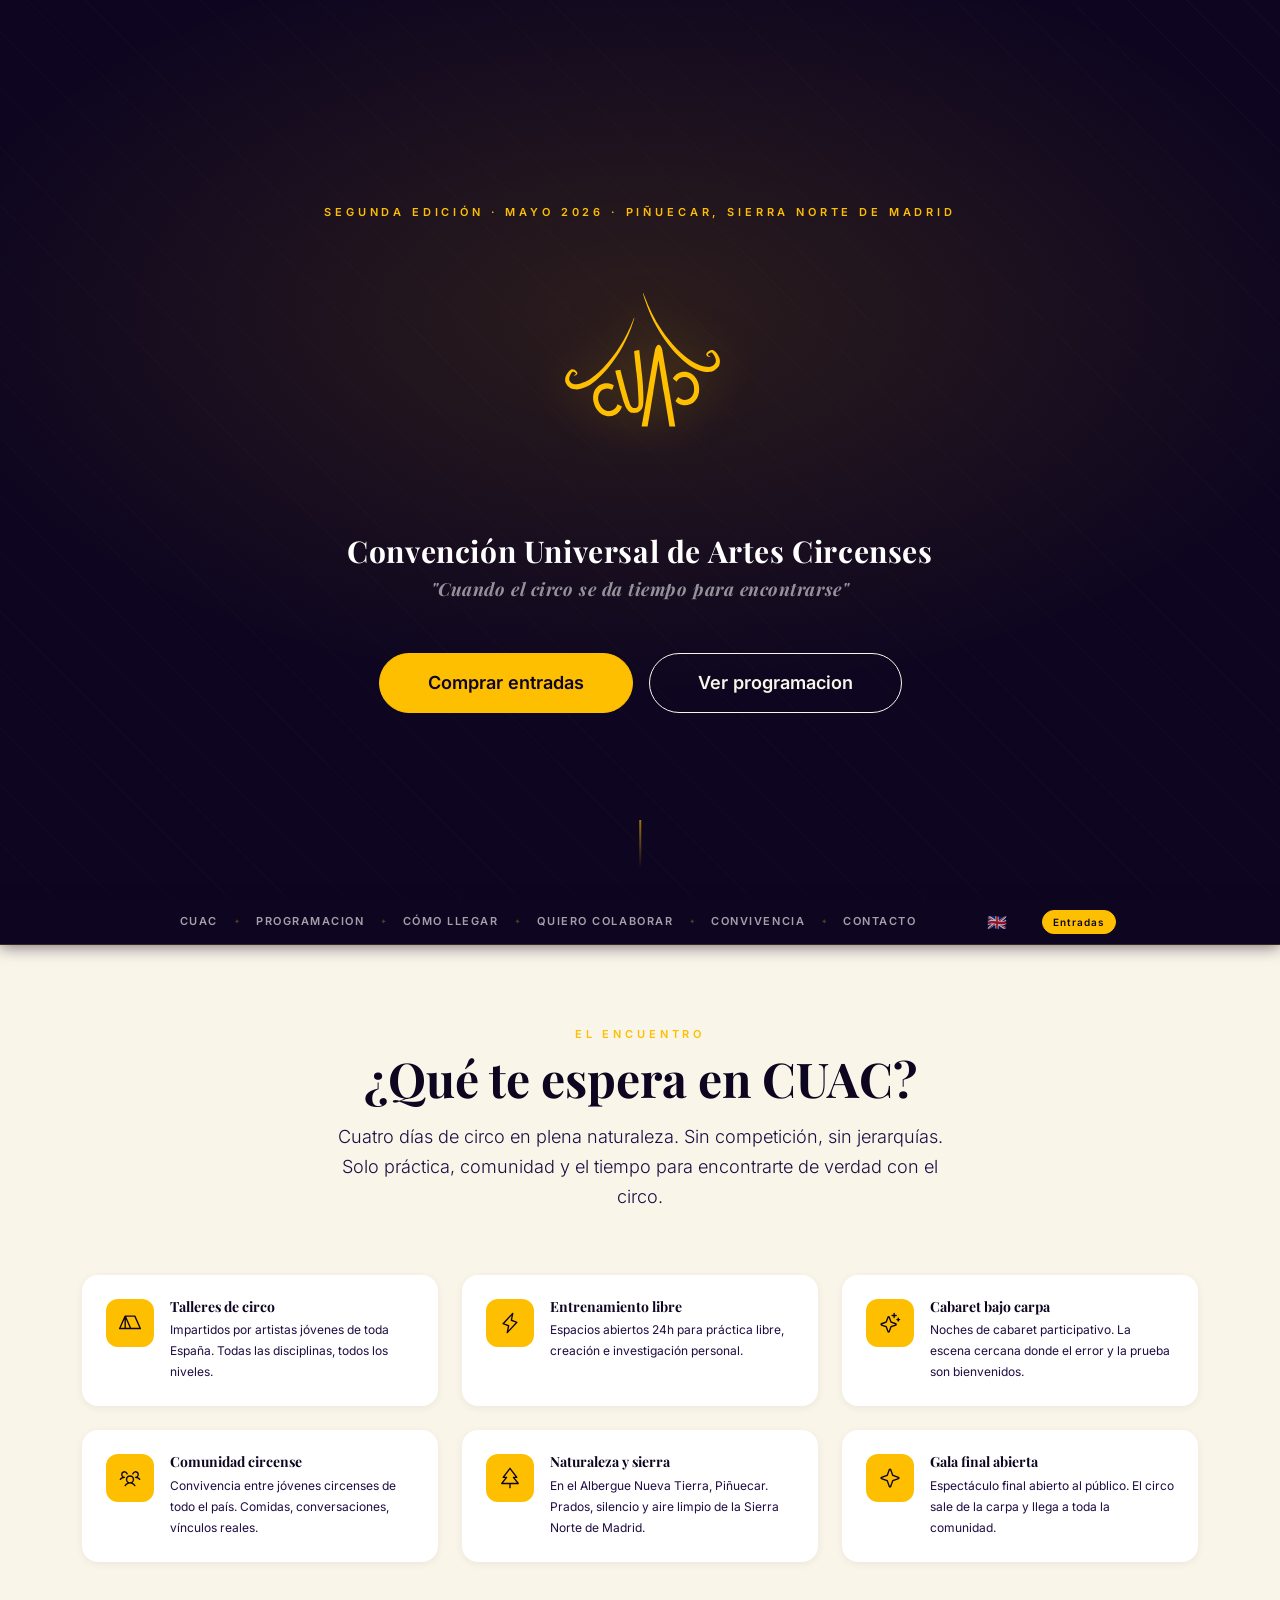
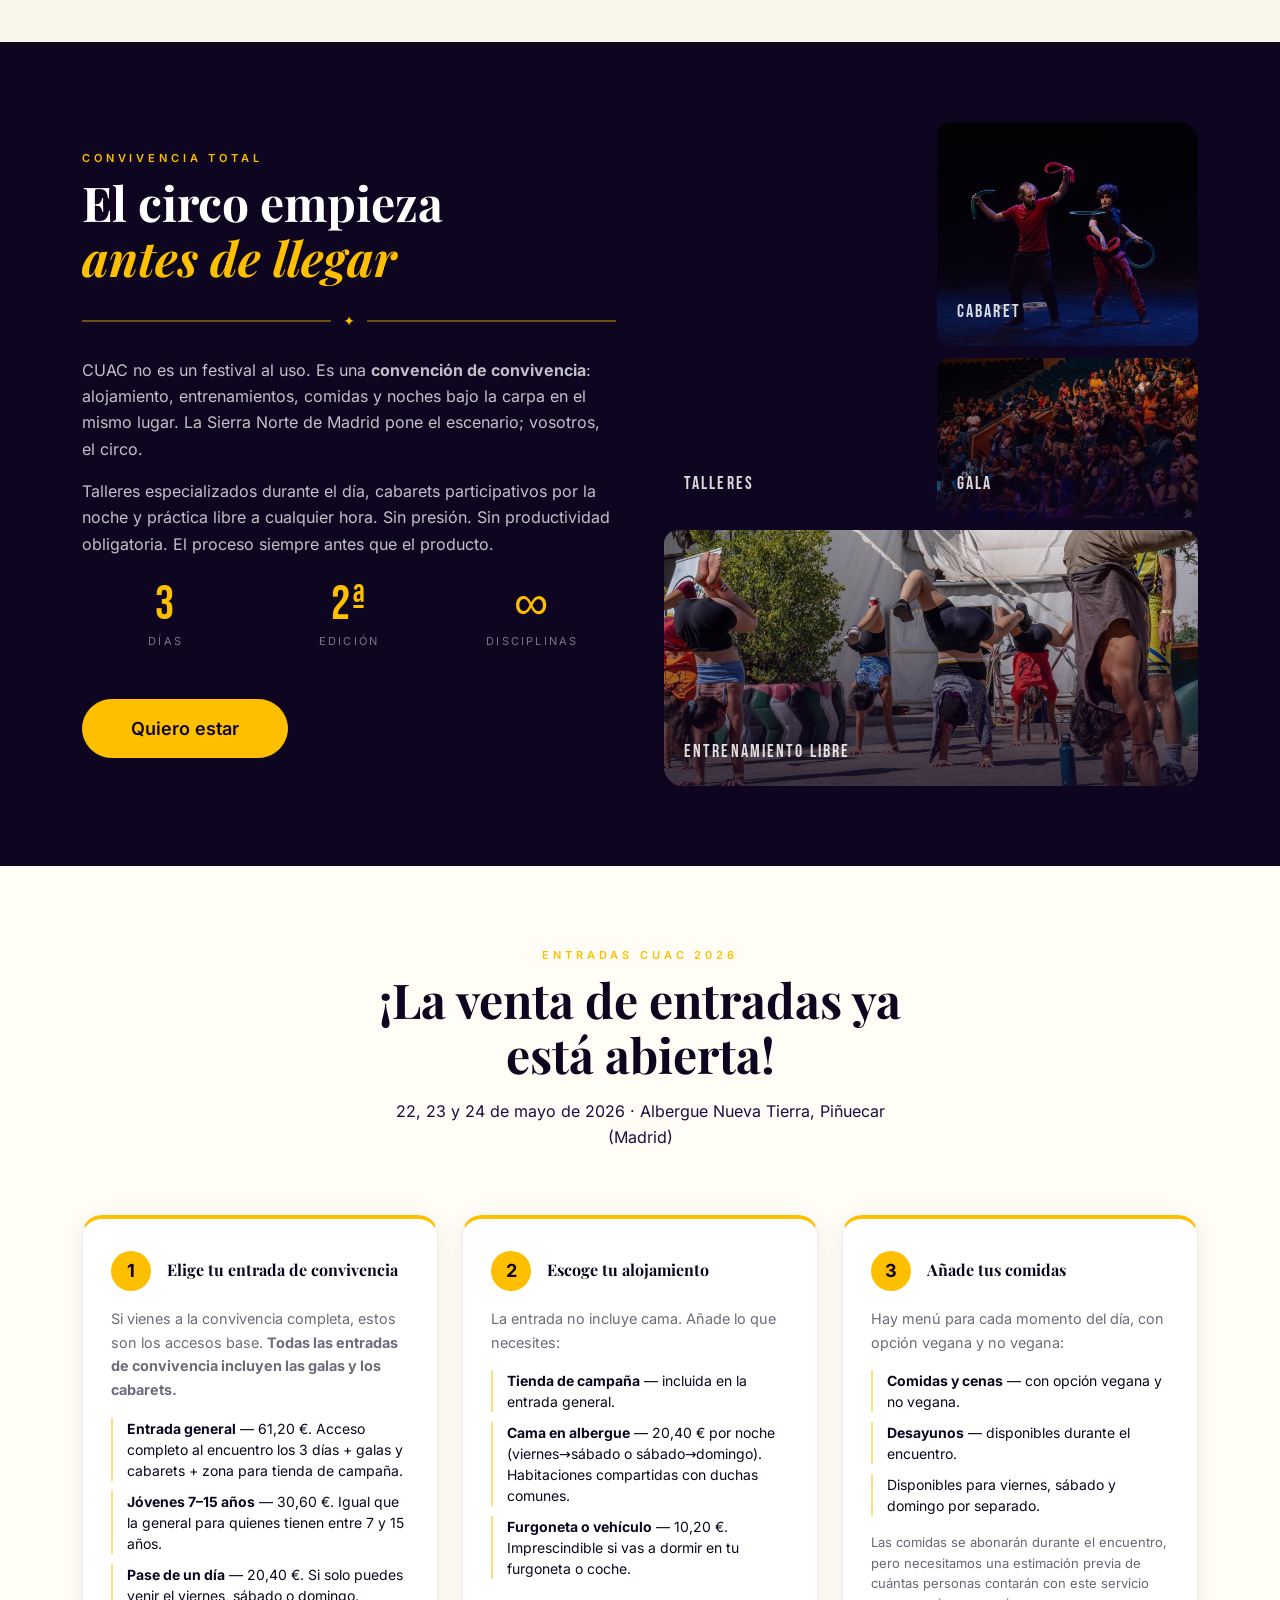
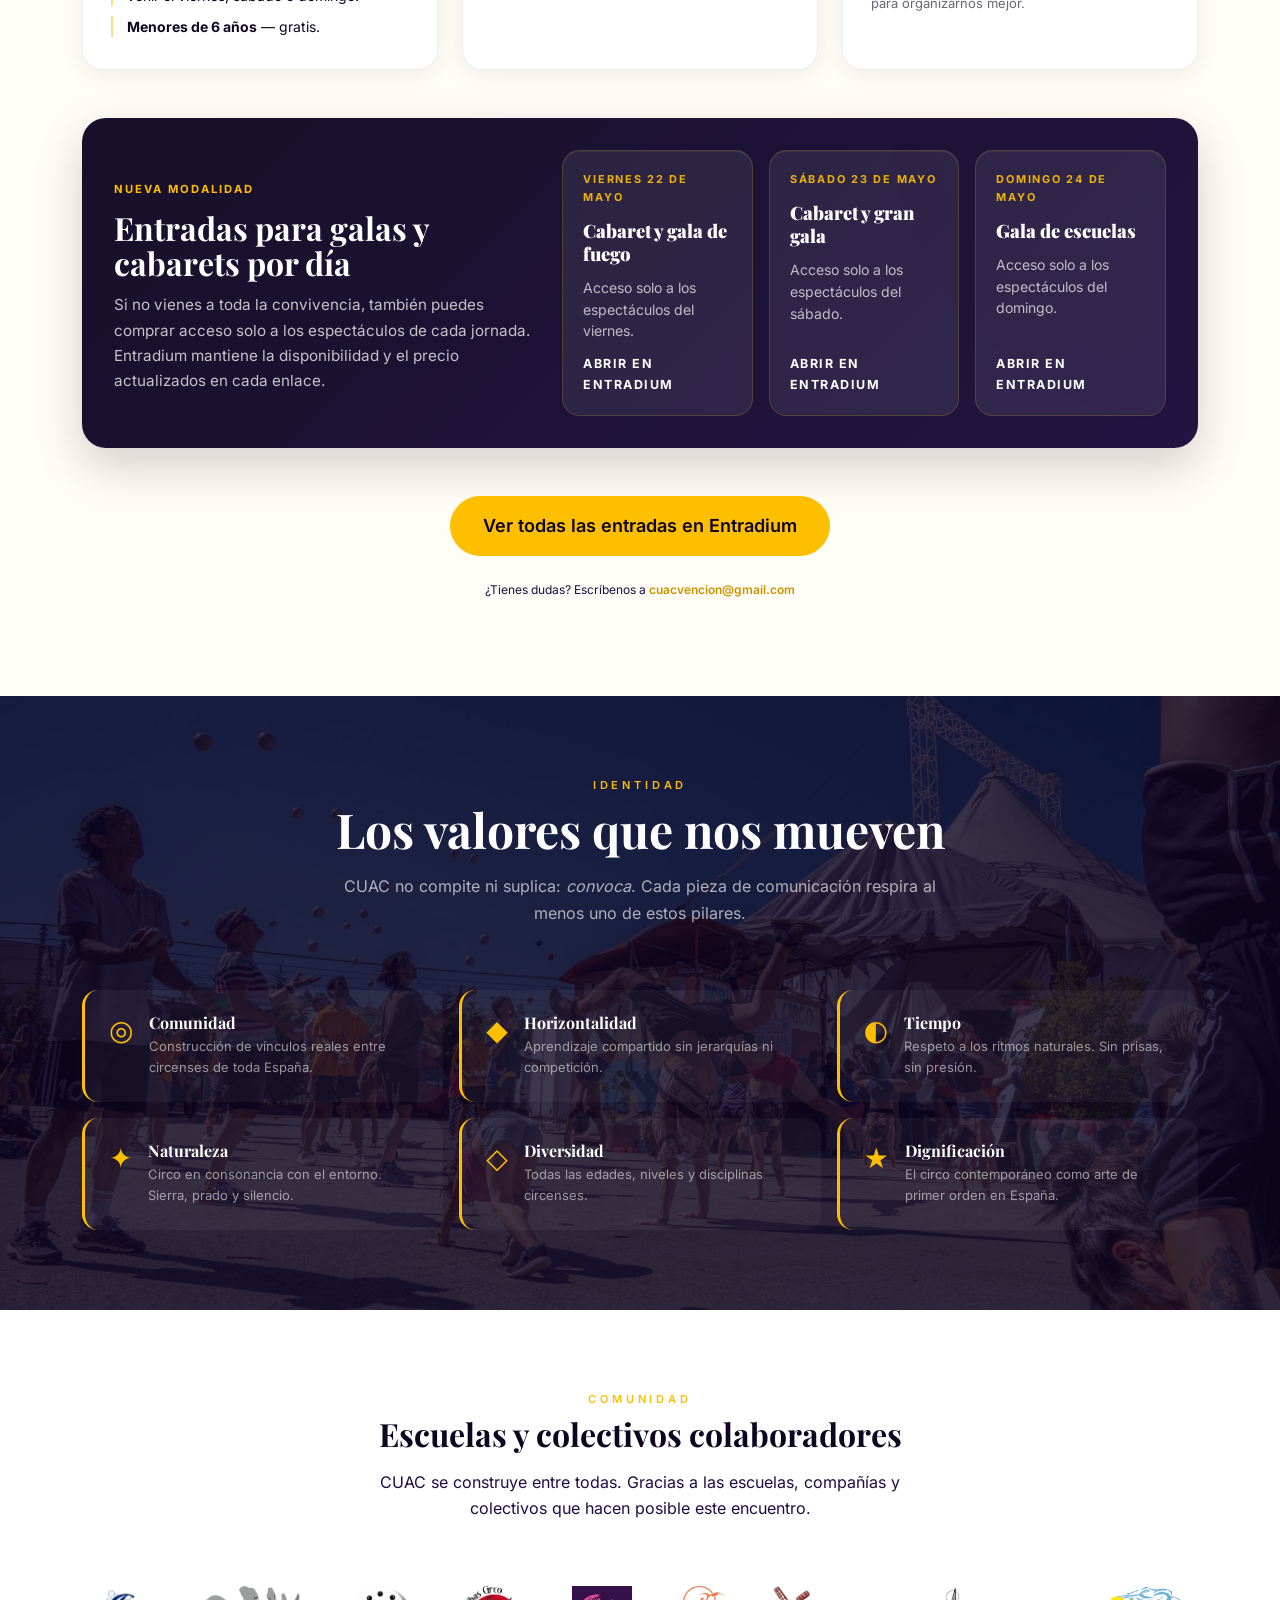
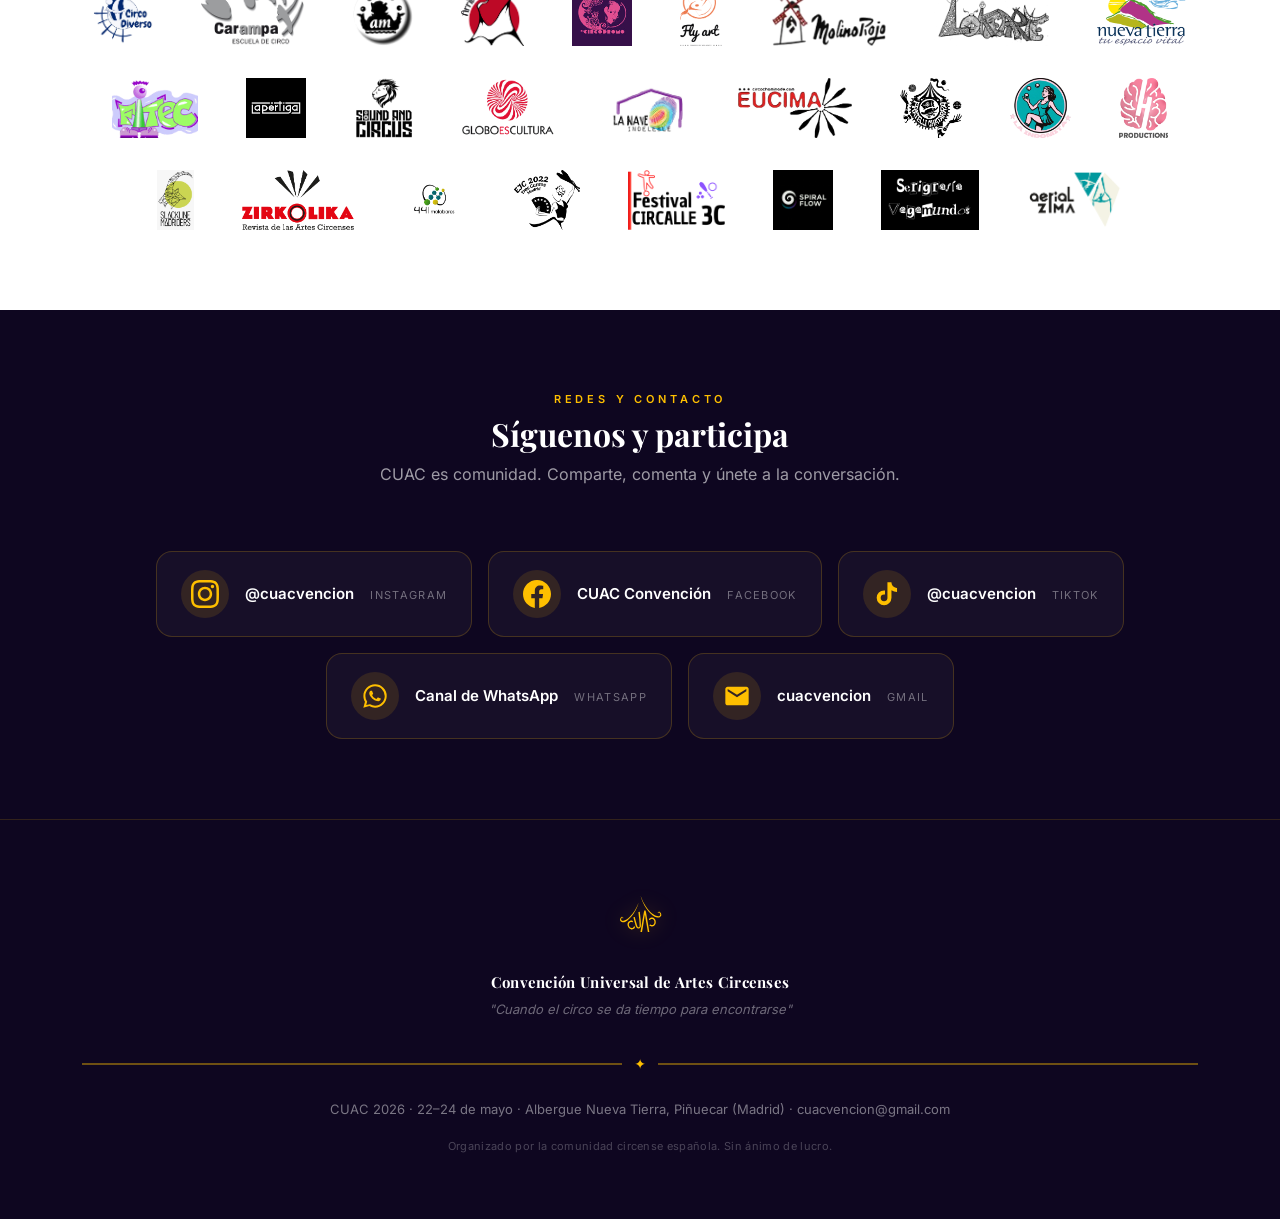
==== commit 857f3b6e: "update programacion" ====
--- a/index.html
+++ b/index.html
@@ -36,6 +36,6 @@
 </style><link rel="stylesheet" href="styles-MBA2YXZ5.css" media="print" onload="this.media='all'"><noscript><link rel="stylesheet" href="styles-MBA2YXZ5.css"></noscript><style ng-app-id="ng">.mobile-nav__bar[_ngcontent-ng-c1588148874]{position:fixed;top:0;left:0;right:0;z-index:1050;display:flex;align-items:center;justify-content:space-between;height:3rem;padding:0 1rem;background-color:#0e0620;border-bottom:1px solid rgba(254,191,0,.18);box-shadow:0 2px 12px #0e062099}.mobile-nav__brand[_ngcontent-ng-c1588148874]{font-family:Playfair Display,serif;font-weight:700;font-size:1.125rem;color:#febf00;text-decoration:none;letter-spacing:.04em}.mobile-nav__brand[_ngcontent-ng-c1588148874]:hover{color:#ffd84d}.mobile-nav__toggle[_ngcontent-ng-c1588148874]{display:flex;align-items:center;justify-content:center;width:2.25rem;height:2.25rem;padding:0;border:none;background:transparent;cursor:pointer;-webkit-tap-highlight-color:transparent}.mobile-nav__icon[_ngcontent-ng-c1588148874]{display:flex;flex-direction:column;justify-content:center;align-items:center;width:1.5rem;height:1.25rem;position:relative}.mobile-nav__icon[_ngcontent-ng-c1588148874]   span[_ngcontent-ng-c1588148874]{display:block;width:100%;height:2px;background-color:#febf00;border-radius:1px;transition:transform .3s ease,opacity .2s ease;position:absolute}.mobile-nav__icon[_ngcontent-ng-c1588148874]   span[_ngcontent-ng-c1588148874]:nth-child(1){top:0}.mobile-nav__icon[_ngcontent-ng-c1588148874]   span[_ngcontent-ng-c1588148874]:nth-child(2){top:50%;transform:translateY(-50%)}.mobile-nav__icon[_ngcontent-ng-c1588148874]   span[_ngcontent-ng-c1588148874]:nth-child(3){bottom:0}.mobile-nav__icon.is-open[_ngcontent-ng-c1588148874]   span[_ngcontent-ng-c1588148874]:nth-child(1){top:50%;transform:translateY(-50%) rotate(45deg)}.mobile-nav__icon.is-open[_ngcontent-ng-c1588148874]   span[_ngcontent-ng-c1588148874]:nth-child(2){opacity:0}.mobile-nav__icon.is-open[_ngcontent-ng-c1588148874]   span[_ngcontent-ng-c1588148874]:nth-child(3){bottom:auto;top:50%;transform:translateY(-50%) rotate(-45deg)}.mobile-nav__backdrop[_ngcontent-ng-c1588148874]{position:fixed;inset:0;z-index:1040;background:#0e0620b3;-webkit-backdrop-filter:blur(4px);backdrop-filter:blur(4px);animation:_ngcontent-ng-c1588148874_mobileNavFadeIn .25s ease}.mobile-nav__panel[_ngcontent-ng-c1588148874]{position:fixed;top:3rem;right:0;width:min(80vw,20rem);height:calc(100vh - 3rem - env(safe-area-inset-bottom,0px));z-index:1060;background-color:#0e0620;border-left:1px solid rgba(254,191,0,.15);display:flex;flex-direction:column;padding:1.5rem 0 calc(1.5rem + env(safe-area-inset-bottom,0px));box-sizing:border-box;overflow-y:auto;animation:_ngcontent-ng-c1588148874_mobileNavSlideIn .3s ease}.mobile-nav__list[_ngcontent-ng-c1588148874]{list-style:none;padding:0;margin:0;flex:1}.mobile-nav__link[_ngcontent-ng-c1588148874]{display:block;padding:.875rem 1.5rem;font-family:Inter,sans-serif;font-size:.8125rem;font-weight:600;letter-spacing:.12em;text-transform:uppercase;color:#fff9;text-decoration:none;border-left:3px solid transparent;transition:color .2s,border-color .2s,background-color .2s}.mobile-nav__link[_ngcontent-ng-c1588148874]:hover{color:#febf00;background-color:#febf000d}.mobile-nav__link.is-active[_ngcontent-ng-c1588148874]{color:#febf00;border-left-color:#febf00;background-color:#febf0014}.mobile-nav__footer[_ngcontent-ng-c1588148874]{display:flex;align-items:center;justify-content:space-between;padding:1rem 1.5rem 0;border-top:1px solid rgba(254,191,0,.12);margin-top:auto}.mobile-nav__tickets[_ngcontent-ng-c1588148874]{font-size:.6875rem!important;letter-spacing:.1em;padding:.35em 1.25em!important;border-radius:50rem!important;white-space:nowrap}@keyframes _ngcontent-ng-c1588148874_mobileNavFadeIn{0%{opacity:0}to{opacity:1}}@keyframes _ngcontent-ng-c1588148874_mobileNavSlideIn{0%{transform:translate(100%)}to{transform:translate(0)}}</style><style ng-app-id="ng">.py-section[_ngcontent-ng-c723295591]{padding-top:5rem;padding-bottom:5rem}@media(max-width:767px){.py-section[_ngcontent-ng-c723295591]{padding-top:3rem;padding-bottom:3rem}}.landing-hero[_ngcontent-ng-c723295591]{position:relative;min-height:100dvh;display:flex;align-items:center;background-color:#0e0620;color:#fff;overflow:hidden;padding:6rem 0 5rem}.landing-hero__carousel[_ngcontent-ng-c723295591]{position:absolute;inset:0;z-index:0}.landing-hero__slide[_ngcontent-ng-c723295591]{position:absolute;inset:0;opacity:0;transition:opacity 1.2s ease-in-out}.landing-hero__slide.is-active.is-loaded[_ngcontent-ng-c723295591]{opacity:1}.landing-hero__slide-img[_ngcontent-ng-c723295591]{width:100%;height:100%;object-fit:cover;object-position:center;-webkit-user-select:none;user-select:none;pointer-events:none;display:block}.landing-hero__overlay[_ngcontent-ng-c723295591]{position:absolute;inset:0;background:linear-gradient(to bottom,#0e06208c,#0e062059 40%,#0e0620a6)}.landing-hero__bg-texture[_ngcontent-ng-c723295591]{position:absolute;inset:0;pointer-events:none;z-index:1;background:radial-gradient(ellipse 80% 60% at 50% 35%,rgba(254,191,0,.12) 0%,transparent 70%),repeating-linear-gradient(45deg,transparent,transparent 40px,rgba(254,191,0,.025) 40px,rgba(254,191,0,.025) 41px)}.landing-hero__logo[_ngcontent-ng-c723295591]{width:clamp(120px,20vw,210px);height:auto;aspect-ratio:200/250;color:#febf00;filter:drop-shadow(0 0 24px rgba(254,191,0,.35))}.landing-hero__brand-name[_ngcontent-ng-c723295591]{font-family:Playfair Display,serif;font-size:clamp(1.25rem,3.5vw,1.875rem);font-weight:700;color:#fff;letter-spacing:.02em;line-height:1.3}.landing-hero__tagline[_ngcontent-ng-c723295591]{font-style:italic;font-family:Playfair Display,serif;font-size:clamp(.875rem,2vw,1.125rem);color:#ffffff8c;letter-spacing:.03em}.landing-hero__scroll[_ngcontent-ng-c723295591]{position:absolute;bottom:2rem;left:50%;transform:translate(-50%);display:flex;flex-direction:column;align-items:center;gap:.5rem;z-index:2}.landing-hero__scroll-line[_ngcontent-ng-c723295591]{display:block;width:1.5px;height:3rem;background:linear-gradient(to bottom,rgba(254,191,0,.6),transparent);animation:_ngcontent-ng-c723295591_scrollPulse 2s ease-in-out infinite}.landing-subnav[_ngcontent-ng-c723295591]{position:sticky;top:0;z-index:100;background-color:#0e0620;border-bottom:1px solid rgba(254,191,0,.18);box-shadow:0 2px 16px #0e06208c}.landing-subnav__inner[_ngcontent-ng-c723295591]{display:flex;align-items:center;justify-content:center;flex-wrap:wrap;gap:0;min-height:2.75rem;padding:0 1.5rem}@media(max-width:575px){.landing-subnav__inner[_ngcontent-ng-c723295591]{justify-content:flex-start;overflow-x:auto;flex-wrap:nowrap;padding:0 1rem;scrollbar-width:none}.landing-subnav__inner[_ngcontent-ng-c723295591]::-webkit-scrollbar{display:none}}.landing-subnav__link[_ngcontent-ng-c723295591]{display:inline-flex;align-items:center;height:2.75rem;padding:0 1rem;font-family:Inter,sans-serif;font-size:.6875rem;font-weight:600;letter-spacing:.14em;text-transform:uppercase;color:#ffffff9e;text-decoration:none;white-space:nowrap;transition:color .2s;border-bottom:2px solid transparent;margin-bottom:-1px}.landing-subnav__link[_ngcontent-ng-c723295591]:hover{color:#febf00;border-bottom-color:#febf0073}.landing-subnav__link.is-active[_ngcontent-ng-c723295591]{color:#febf00;border-bottom-color:#febf00}@media(max-width:575px){.landing-subnav__link[_ngcontent-ng-c723295591]{padding:0 .75rem;font-size:.625rem}}.landing-subnav__sep[_ngcontent-ng-c723295591]{font-size:.45rem;color:#febf004d;pointer-events:none;flex-shrink:0}.landing-subnav__sep--spacer[_ngcontent-ng-c723295591]{flex:1;min-width:1.5rem;max-width:3rem}@media(max-width:575px){.landing-subnav__sep[_ngcontent-ng-c723295591]{display:none}}.landing-subnav__btn[_ngcontent-ng-c723295591]{margin-left:.5rem;font-size:.625rem!important;letter-spacing:.1em;padding:.3em 1em!important;border-radius:50rem!important;white-space:nowrap;flex-shrink:0}@keyframes _ngcontent-ng-c723295591_scrollPulse{0%,to{opacity:.6;transform:scaleY(1)}50%{opacity:1;transform:scaleY(1.15)}}.landing-countdown__headline[_ngcontent-ng-c723295591]{font-size:.6875rem;letter-spacing:.35em;text-transform:uppercase;color:#febf00;font-weight:600;margin-bottom:1.25rem}.landing-countdown__units[_ngcontent-ng-c723295591]{display:flex;align-items:center;justify-content:center;gap:.75rem;flex-wrap:wrap}.landing-countdown__unit[_ngcontent-ng-c723295591]{display:flex;flex-direction:column;align-items:center;min-width:4.5rem;background:#ffffff0f;border:1px solid rgba(254,191,0,.2);border-radius:1rem;padding:1rem .75rem .75rem;-webkit-backdrop-filter:blur(8px);backdrop-filter:blur(8px)}@media(max-width:575.98px){.landing-countdown__unit[_ngcontent-ng-c723295591]{min-width:3rem;padding:.5rem .4rem .4rem;border-radius:.625rem}}.landing-countdown__value[_ngcontent-ng-c723295591]{font-family:Bebas Neue,sans-serif;font-size:clamp(2.5rem,7vw,4rem);line-height:1;color:#febf00;letter-spacing:.04em}@media(max-width:575.98px){.landing-countdown__value[_ngcontent-ng-c723295591]{font-size:1.75rem}}.landing-countdown__label[_ngcontent-ng-c723295591]{font-size:.625rem;letter-spacing:.2em;text-transform:uppercase;color:#ffffff73;margin-top:.25rem}.landing-countdown__sep[_ngcontent-ng-c723295591]{font-family:Bebas Neue,sans-serif;font-size:3rem;color:#febf0066;line-height:1;margin-top:-.75rem;align-self:center}.landing-stat__value[_ngcontent-ng-c723295591]{font-family:Bebas Neue,sans-serif;font-size:3rem;line-height:1;color:#febf00;letter-spacing:.05em}.landing-stat__label[_ngcontent-ng-c723295591]{font-size:.6875rem;letter-spacing:.2em;text-transform:uppercase;color:#ffffff73;margin-top:.2rem}.landing-mosaic[_ngcontent-ng-c723295591]{display:grid;grid-template-columns:1fr 1fr;grid-template-rows:14rem 10rem 16rem;gap:.75rem;border-radius:1.25rem;overflow:hidden}@media(max-width:575px){.landing-mosaic[_ngcontent-ng-c723295591]{grid-template-rows:10rem 8rem 12rem}}.landing-mosaic__item[_ngcontent-ng-c723295591]{border-radius:.875rem;display:flex;align-items:flex-end;padding:1.25rem;position:relative;overflow:hidden}.landing-mosaic__item--tall[_ngcontent-ng-c723295591]{grid-row:span 2}.landing-mosaic__item--wide[_ngcontent-ng-c723295591]{grid-column:span 2}.landing-mosaic__video[_ngcontent-ng-c723295591]{position:absolute;inset:0;width:100%;height:100%;object-fit:cover;z-index:0}.landing-mosaic__video-overlay[_ngcontent-ng-c723295591]{position:absolute;inset:0;background:linear-gradient(to top,#0e0620b3,#0e062040 60%,#0e06201a);z-index:1}.landing-mosaic__label[_ngcontent-ng-c723295591]{font-family:Bebas Neue,sans-serif;font-size:1.1rem;letter-spacing:.12em;text-transform:uppercase;color:#ffffffd9;position:relative;z-index:2}.landing-mosaic__label.text-midnight[_ngcontent-ng-c723295591]{color:#0e0620cc}.landing-ticket-step[_ngcontent-ng-c723295591]{background:#fff;border-radius:1.25rem;border:1.5px solid rgba(14,6,32,.07);border-top:4px solid #FEBF00;box-shadow:0 4px 24px #0e062012;padding:2rem 1.75rem;height:100%;display:flex;flex-direction:column;gap:1rem;transition:transform .2s,box-shadow .2s}.landing-ticket-step[_ngcontent-ng-c723295591]:hover{transform:translateY(-4px);box-shadow:0 12px 36px #0e06201f}.landing-ticket-step__header[_ngcontent-ng-c723295591]{display:flex;align-items:center;gap:1rem}.landing-ticket-step__number[_ngcontent-ng-c723295591]{display:inline-flex;align-items:center;justify-content:center;flex-shrink:0;width:2.5rem;height:2.5rem;border-radius:50%;background:#febf00;color:#0e0620;font-family:Inter,sans-serif;font-size:1.125rem;font-weight:700;line-height:1}.landing-ticket-step__title[_ngcontent-ng-c723295591]{font-size:1rem;font-weight:700;color:#0e0620;margin:0;line-height:1.3}.landing-ticket-step__intro[_ngcontent-ng-c723295591]{font-size:.9rem;color:#0e062099;margin:0}.landing-ticket-step__list[_ngcontent-ng-c723295591]{margin:0;display:flex;flex-direction:column;gap:.625rem}.landing-ticket-step__list[_ngcontent-ng-c723295591]   li[_ngcontent-ng-c723295591]{font-size:.875rem;color:#0e0620;padding-left:.875rem;border-left:2.5px solid rgba(254,191,0,.5);line-height:1.5}.landing-ticket-step__note[_ngcontent-ng-c723295591]{margin:0;font-size:.8125rem;line-height:1.55;color:#0e06209e}.landing-ticket-mode[_ngcontent-ng-c723295591]{padding:2rem;border-radius:1.5rem;background:linear-gradient(135deg,#0e0620f5,#190b3af5),radial-gradient(circle at top right,rgba(254,191,0,.16),transparent 38%);color:#fff;box-shadow:0 18px 48px #0e06202e}@media(max-width:767px){.landing-ticket-mode[_ngcontent-ng-c723295591]{padding:1.5rem}}.landing-ticket-mode__eyebrow[_ngcontent-ng-c723295591]{display:inline-block;margin-bottom:.75rem;font-size:.7rem;font-weight:700;letter-spacing:.18em;text-transform:uppercase;color:#febf00}.landing-ticket-mode__title[_ngcontent-ng-c723295591]{margin:0 0 .75rem;font-size:clamp(1.45rem,2.6vw,2rem);line-height:1.1;color:#fff}.landing-ticket-mode__body[_ngcontent-ng-c723295591]{max-width:34rem;font-size:.95rem;line-height:1.65;color:#ffffffbf}.landing-session-ticket[_ngcontent-ng-c723295591]{display:flex;flex-direction:column;gap:.75rem;min-height:100%;padding:1.25rem;border-radius:1.1rem;background:#ffffff14;border:1px solid rgba(254,191,0,.18);color:#fff;text-decoration:none;box-shadow:inset 0 1px #ffffff0f;transition:transform .2s ease,border-color .2s ease,background-color .2s ease}.landing-session-ticket[_ngcontent-ng-c723295591]:hover{transform:translateY(-4px);border-color:#febf0080;background:#ffffff1f}.landing-session-ticket__day[_ngcontent-ng-c723295591]{font-size:.68rem;font-weight:700;letter-spacing:.16em;text-transform:uppercase;color:#febf00eb}.landing-session-ticket__title[_ngcontent-ng-c723295591]{font-family:Playfair Display,serif;font-size:1.15rem;line-height:1.25;color:#fff}.landing-session-ticket__desc[_ngcontent-ng-c723295591]{flex:1;font-size:.88rem;line-height:1.55;color:#ffffffb3}.landing-session-ticket__cta[_ngcontent-ng-c723295591]{font-size:.78rem;font-weight:700;letter-spacing:.12em;text-transform:uppercase;color:#fff}.landing-valores[_ngcontent-ng-c723295591]{position:relative;background-image:url(/img/valores.jpg);background-size:cover;background-position:center}.landing-valores[_ngcontent-ng-c723295591]:before{content:"";position:absolute;inset:0;background:#0e0620d1;z-index:0}.landing-valores[_ngcontent-ng-c723295591] > .container[_ngcontent-ng-c723295591]{position:relative;z-index:1}.landing-value-card[_ngcontent-ng-c723295591]{display:flex;align-items:flex-start;gap:1rem;padding:1.5rem;border-radius:1rem;border-left:3px solid #FEBF00;background:#ffffff0a;transition:background .2s}.landing-value-card[_ngcontent-ng-c723295591]:hover{background:#febf0012}.landing-value-card__glyph[_ngcontent-ng-c723295591]{font-size:1.75rem;color:#febf00;line-height:1;flex-shrink:0;margin-top:.1rem}.landing-value-card__name[_ngcontent-ng-c723295591]{font-family:Playfair Display,serif;font-size:1rem;font-weight:700;color:#fff;margin-bottom:.25rem}.landing-value-card__desc[_ngcontent-ng-c723295591]{font-size:.8125rem;color:#ffffff8c;line-height:1.6;margin:0}.landing-channel-card[_ngcontent-ng-c723295591]{display:flex;align-items:center;gap:1rem;padding:1.125rem 1.5rem;border-radius:1rem;border:1.5px solid rgba(254,191,0,.2);background:#ffffff0a;text-decoration:none;transition:border-color .2s,background .2s,transform .2s;min-width:220px}.landing-channel-card[_ngcontent-ng-c723295591]:hover{border-color:#febf00;background:#febf0014;transform:translateY(-2px)}.landing-channel-card__icon[_ngcontent-ng-c723295591]{width:3rem;height:3rem;min-width:3rem;background:#febf001f;border-radius:50%;display:flex;align-items:center;justify-content:center;color:#febf00}.landing-channel-card__handle[_ngcontent-ng-c723295591]{display:block;font-weight:600;font-size:.9375rem;color:#fff}.landing-channel-card__net[_ngcontent-ng-c723295591]{display:block;font-size:.6875rem;letter-spacing:.12em;text-transform:uppercase;color:#fff6;margin-top:.1rem}.landing-footer[_ngcontent-ng-c723295591]{background:#0e0620;border-top:1.5px solid rgba(254,191,0,.15);padding:4rem 0 3rem}.landing-footer__logo[_ngcontent-ng-c723295591]{width:3.5rem;height:auto;aspect-ratio:200/250;color:#febf00;filter:drop-shadow(0 0 10px rgba(254,191,0,.3))}.landing-footer__brand[_ngcontent-ng-c723295591]{font-family:Playfair Display,serif;font-size:.9375rem;font-weight:700;color:#fff;letter-spacing:.02em}.landing-footer__tagline[_ngcontent-ng-c723295591]{font-style:italic;font-size:.8125rem;color:#fff6}.landing-footer__copy[_ngcontent-ng-c723295591]{font-size:.8125rem;color:#ffffff73}.landing-footer__copy[_ngcontent-ng-c723295591]   a[_ngcontent-ng-c723295591]{color:#c99400;text-decoration:underline}.landing-footer__copy[_ngcontent-ng-c723295591]   a[_ngcontent-ng-c723295591]:hover{color:#febf00}.landing-footer__legal[_ngcontent-ng-c723295591]{font-size:.6875rem;color:#ffffff40;letter-spacing:.03em}</style><style ng-app-id="ng">.lang-switcher[_ngcontent-ng-c398097286]{display:inline-flex;align-items:center;gap:.3rem;background:none;border:none;padding:.2rem .4rem;border-radius:4px;cursor:pointer;color:inherit;opacity:.72;transition:opacity .2s;flex-shrink:0}.lang-switcher[_ngcontent-ng-c398097286]:hover{opacity:1}.lang-switcher__flag[_ngcontent-ng-c398097286]{font-size:1rem;line-height:1}.lang-switcher__code[_ngcontent-ng-c398097286]{font-size:.625rem;font-weight:700;letter-spacing:.1em;text-transform:uppercase}</style><meta property="og:title" content="CUAC 2026 — Convención Universal de Artes Circenses | CUAC 2026"><meta property="og:description" content="22–24 de mayo en el Albergue Nueva Tierra, Sierra Norte de Madrid. Talleres, entrenamiento libre, cabaret bajo carpa y comunidad circense."><meta property="og:url" content="https://cuacvencion.org/"><meta name="twitter:title" content="CUAC 2026 — Convención Universal de Artes Circenses | CUAC 2026"><meta name="twitter:description" content="22–24 de mayo en el Albergue Nueva Tierra, Sierra Norte de Madrid. Talleres, entrenamiento libre, cabaret bajo carpa y comunidad circense."><meta name="twitter:image" content="https://cuacvencion.org/img/og-image.jpg"><link rel="canonical" href="https://cuacvencion.org/"><script id="jsonld-event" type="application/ld+json">{"@context":"https://schema.org","@type":"Event","name":"CUAC 2026 — Convención Universal de Artes Circenses","startDate":"2026-05-22T16:30:00+02:00","endDate":"2026-05-24T22:00:00+02:00","eventStatus":"https://schema.org/EventScheduled","eventAttendanceMode":"https://schema.org/OfflineEventAttendanceMode","location":{"@type":"Place","name":"Albergue Nueva Tierra","address":{"@type":"PostalAddress","addressLocality":"Piñuecar","addressRegion":"Comunidad de Madrid","addressCountry":"ES"},"geo":{"@type":"GeoCoordinates","latitude":41.0556,"longitude":-3.5861}},"organizer":{"@type":"Organization","name":"CUAC — Convención Universal de Artes Circenses","url":"https://cuacvencion.org"},"offers":{"@type":"Offer","priceCurrency":"EUR","price":"61.20","availability":"https://schema.org/InStock","validFrom":"2025-01-01"},"image":"https://cuacvencion.org/img/og-image.jpg","description":"Convención de artes circenses para la comunidad del circo joven español. Talleres especializados, entrenamiento libre, cabaret y espectáculos.","inLanguage":"es","isAccessibleForFree":false}</script><script id="jsonld-organization" type="application/ld+json">{"@context":"https://schema.org","@type":"Organization","name":"CUAC — Convención Universal de Artes Circenses","url":"https://cuacvencion.org","logo":"https://cuacvencion.org/img/logo.png","email":"cuacvencion@gmail.com","sameAs":["https://www.instagram.com/cuacvencion","https://www.facebook.com/profile.php?id=61572730027794","https://www.tiktok.com/@cuacvencion"]}</script><style ng-app-id="ng">[_nghost-ng-c572653062]{display:inline-block;width:var(--ng-icon__size, 1em);height:var(--ng-icon__size, 1em);line-height:initial;vertical-align:initial;overflow:hidden}[_nghost-ng-c572653062]     svg{width:inherit;height:inherit;vertical-align:inherit}@layer ng-icon{[_nghost-ng-c572653062]{color:var(--ng-icon__color, currentColor)}}</style></head>
 <body>
   <app-root ng-version="21.2.14" ng-server-context="ssg"><app-mobile-nav _nghost-ng-c1588148874><div _ngcontent-ng-c1588148874 class="mobile-nav d-md-none"><div _ngcontent-ng-c1588148874 class="mobile-nav__bar"><a _ngcontent-ng-c1588148874 routerlink="/" class="mobile-nav__brand" href="/">CUAC</a><button _ngcontent-ng-c1588148874 type="button" aria-label="Toggle navigation" class="mobile-nav__toggle" aria-expanded="false"><span _ngcontent-ng-c1588148874 class="mobile-nav__icon"><span _ngcontent-ng-c1588148874></span><span _ngcontent-ng-c1588148874></span><span _ngcontent-ng-c1588148874></span></span></button></div><!----></div></app-mobile-nav><main><router-outlet></router-outlet><app-landing _nghost-ng-c723295591><section _ngcontent-ng-c723295591 class="landing-hero"><div _ngcontent-ng-c723295591 aria-hidden="true" class="landing-hero__carousel"><div _ngcontent-ng-c723295591 class="landing-hero__slide is-active"><picture _ngcontent-ng-c723295591><source _ngcontent-ng-c723295591 media="(max-width: 767px)" srcset="img/carrusel/mobile/carrusel1.jpg"><img _ngcontent-ng-c723295591 decoding="async" class="landing-hero__slide-img" src="img/carrusel/carrusel1.jpg" alt loading="eager" fetchpriority="high"></picture></div><div _ngcontent-ng-c723295591 class="landing-hero__slide"><picture _ngcontent-ng-c723295591><source _ngcontent-ng-c723295591 media="(max-width: 767px)" srcset="img/carrusel/mobile/carrusel2.jpg"><img _ngcontent-ng-c723295591 decoding="async" class="landing-hero__slide-img" src="img/carrusel/carrusel2.jpg" alt loading="lazy"></picture></div><div _ngcontent-ng-c723295591 class="landing-hero__slide"><picture _ngcontent-ng-c723295591><source _ngcontent-ng-c723295591 media="(max-width: 767px)" srcset="img/carrusel/mobile/carrusel3.jpg"><img _ngcontent-ng-c723295591 decoding="async" class="landing-hero__slide-img" src="img/carrusel/carrusel3.jpg" alt loading="lazy"></picture></div><div _ngcontent-ng-c723295591 class="landing-hero__slide"><picture _ngcontent-ng-c723295591><source _ngcontent-ng-c723295591 media="(max-width: 767px)" srcset="img/carrusel/mobile/carrusel4.jpg"><img _ngcontent-ng-c723295591 decoding="async" class="landing-hero__slide-img" src="img/carrusel/carrusel4.jpg" alt loading="lazy"></picture></div><div _ngcontent-ng-c723295591 class="landing-hero__slide"><picture _ngcontent-ng-c723295591><source _ngcontent-ng-c723295591 media="(max-width: 767px)" srcset="img/carrusel/mobile/carrusel5.jpg"><img _ngcontent-ng-c723295591 decoding="async" class="landing-hero__slide-img" src="img/carrusel/carrusel5.jpg" alt loading="lazy"></picture></div><div _ngcontent-ng-c723295591 class="landing-hero__slide"><picture _ngcontent-ng-c723295591><source _ngcontent-ng-c723295591 media="(max-width: 767px)" srcset="img/carrusel/mobile/carrusel6.jpg"><img _ngcontent-ng-c723295591 decoding="async" class="landing-hero__slide-img" src="img/carrusel/carrusel6.jpg" alt loading="lazy"></picture></div><div _ngcontent-ng-c723295591 class="landing-hero__slide"><picture _ngcontent-ng-c723295591><source _ngcontent-ng-c723295591 media="(max-width: 767px)" srcset="img/carrusel/mobile/carrusel7.jpg"><img _ngcontent-ng-c723295591 decoding="async" class="landing-hero__slide-img" src="img/carrusel/carrusel7.jpg" alt loading="lazy"></picture></div><div _ngcontent-ng-c723295591 class="landing-hero__slide"><picture _ngcontent-ng-c723295591><source _ngcontent-ng-c723295591 media="(max-width: 767px)" srcset="img/carrusel/mobile/carrusel8.jpg"><img _ngcontent-ng-c723295591 decoding="async" class="landing-hero__slide-img" src="img/carrusel/carrusel1.jpg" alt loading="lazy"></picture></div><div _ngcontent-ng-c723295591 class="landing-hero__slide"><picture _ngcontent-ng-c723295591><source _ngcontent-ng-c723295591 media="(max-width: 767px)" srcset="img/carrusel/mobile/carrusel9.jpg"><img _ngcontent-ng-c723295591 decoding="async" class="landing-hero__slide-img" src="img/carrusel/carrusel2.jpg" alt loading="lazy"></picture></div><div _ngcontent-ng-c723295591 class="landing-hero__slide"><picture _ngcontent-ng-c723295591><source _ngcontent-ng-c723295591 media="(max-width: 767px)" srcset="img/carrusel/mobile/carrusel11.jpg"><img _ngcontent-ng-c723295591 decoding="async" class="landing-hero__slide-img" src="img/carrusel/carrusel3.jpg" alt loading="lazy"></picture></div><div _ngcontent-ng-c723295591 class="landing-hero__slide"><picture _ngcontent-ng-c723295591><source _ngcontent-ng-c723295591 media="(max-width: 767px)" srcset="img/carrusel/mobile/carrusel12.jpg"><img _ngcontent-ng-c723295591 decoding="async" class="landing-hero__slide-img" src="img/carrusel/carrusel4.jpg" alt loading="lazy"></picture></div><div _ngcontent-ng-c723295591 class="landing-hero__slide"><picture _ngcontent-ng-c723295591><source _ngcontent-ng-c723295591 media="(max-width: 767px)" srcset="img/carrusel/mobile/carrusel13.jpg"><img _ngcontent-ng-c723295591 decoding="async" class="landing-hero__slide-img" src="img/carrusel/carrusel5.jpg" alt loading="lazy"></picture></div><!----><div _ngcontent-ng-c723295591 class="landing-hero__overlay"></div></div><div _ngcontent-ng-c723295591 aria-hidden="true" class="landing-hero__bg-texture"></div><div _ngcontent-ng-c723295591 class="container position-relative z-1"><div _ngcontent-ng-c723295591 class="row justify-content-center text-center"><div _ngcontent-ng-c723295591 class="col-lg-9 col-xl-8"><p _ngcontent-ng-c723295591 class="section-label mb-4"> landing.hero.edition </p><div _ngcontent-ng-c723295591 class="landing-hero__logo mx-auto mb-4" aria-label="landing.hero.logoAriaLabel"><svg _ngcontent-ng-c723295591="" viewBox="0 0 200 250" width="100%" height="100%" aria-hidden="true"><use _ngcontent-ng-c723295591="" href="#cuac-mark"/></svg></div><h1 _ngcontent-ng-c723295591 class="landing-hero__brand-name mb-1"> common.brandName </h1><p _ngcontent-ng-c723295591 class="landing-hero__tagline mb-5"> common.tagline </p><!----><div _ngcontent-ng-c723295591 class="d-flex flex-wrap gap-3 justify-content-center"><a _ngcontent-ng-c723295591 routerlink="/" fragment="entradas" class="btn btn-primary btn-lg px-5" href="/#entradas"> landing.hero.cta </a><a _ngcontent-ng-c723295591 routerlink="/programacion" class="btn btn-outline-light btn-lg px-5" href="/programacion"> landing.hero.ctaProgram </a></div></div></div></div><div _ngcontent-ng-c723295591 aria-hidden="true" class="landing-hero__scroll"><span _ngcontent-ng-c723295591 class="landing-hero__scroll-line"></span></div></section><nav _ngcontent-ng-c723295591 class="landing-subnav d-none d-md-block" aria-label="subnav.ariaLabel"><div _ngcontent-ng-c723295591 class="landing-subnav__inner"><a _ngcontent-ng-c723295591 routerlink="/cuac" class="landing-subnav__link" href="/cuac">CUAC</a><span _ngcontent-ng-c723295591 aria-hidden="true" class="landing-subnav__sep">✦</span><a _ngcontent-ng-c723295591 routerlink="/programacion" class="landing-subnav__link" href="/programacion">subnav.program</a><span _ngcontent-ng-c723295591 aria-hidden="true" class="landing-subnav__sep">✦</span><a _ngcontent-ng-c723295591 routerlink="/donde" class="landing-subnav__link" href="/donde">subnav.howToGet</a><span _ngcontent-ng-c723295591 aria-hidden="true" class="landing-subnav__sep">✦</span><a _ngcontent-ng-c723295591 routerlink="/colaborar" class="landing-subnav__link" href="/colaborar">subnav.collaborate</a><span _ngcontent-ng-c723295591 aria-hidden="true" class="landing-subnav__sep">✦</span><a _ngcontent-ng-c723295591 routerlink="/convivencia" class="landing-subnav__link" href="/convivencia">subnav.coexistence</a><span _ngcontent-ng-c723295591 aria-hidden="true" class="landing-subnav__sep">✦</span><a _ngcontent-ng-c723295591 routerlink="/contacto" class="landing-subnav__link" href="/contacto">subnav.contact</a><span _ngcontent-ng-c723295591 aria-hidden="true" class="landing-subnav__sep landing-subnav__sep--spacer"></span><app-language-switcher _ngcontent-ng-c723295591 class="landing-subnav__lang" _nghost-ng-c398097286><button _ngcontent-ng-c398097286 type="button" class="lang-switcher" aria-label="Switch to English"><span _ngcontent-ng-c398097286 aria-hidden="true" class="lang-switcher__flag">🇬🇧</span><span _ngcontent-ng-c398097286 aria-hidden="true" class="lang-switcher__code">EN</span></button></app-language-switcher><a _ngcontent-ng-c723295591 routerlink="/" fragment="entradas" class="landing-subnav__btn btn btn-primary btn-sm" href="/#entradas">subnav.tickets</a></div></nav><section _ngcontent-ng-c723295591 id="que-te-espera" class="py-section bg-cream"><div _ngcontent-ng-c723295591 class="container"><div _ngcontent-ng-c723295591 class="row justify-content-center mb-5"><div _ngcontent-ng-c723295591 class="col-lg-7 text-center"><span _ngcontent-ng-c723295591 class="section-label">landing.highlights.section</span><h2 _ngcontent-ng-c723295591 class="h1 fw-bold mb-3">landing.highlights.title</h2><p _ngcontent-ng-c723295591 class="lead text-secondary"> landing.highlights.desc </p></div></div><div _ngcontent-ng-c723295591 class="row g-4"><div _ngcontent-ng-c723295591 class="col-12 col-md-6 col-lg-4"><div _ngcontent-ng-c723295591 class="card h-100 border-0 shadow-sm"><div _ngcontent-ng-c723295591 class="card-body d-flex gap-3 p-4"><div _ngcontent-ng-c723295591 aria-hidden="true" class="landing-highlight__icon flex-shrink-0"><ng-icon _ngcontent-ng-c723295591 role="img" _nghost-ng-c572653062 aria-hidden="true" data-ng-icon-ssr><svg xmlns="http://www.w3.org/2000/svg" viewBox="0 0 256 256" fill="currentColor"><path d="M255.31,188.75l-64-144A8,8,0,0,0,184,40H72a8,8,0,0,0-7.27,4.69.21.21,0,0,0,0,.06l0,.12,0,0L.69,188.75A8,8,0,0,0,8,200H248a8,8,0,0,0,7.31-11.25ZM64,184H20.31L64,85.7Zm16,0V85.7L123.69,184Zm61.2,0L84.31,56H178.8l56.89,128Z"/></svg></ng-icon></div><div _ngcontent-ng-c723295591><h3 _ngcontent-ng-c723295591 class="h6 fw-bold mb-1">landing.highlights.0.title</h3><p _ngcontent-ng-c723295591 class="mb-0 text-secondary small lh-lg">landing.highlights.0.desc</p></div></div></div></div><div _ngcontent-ng-c723295591 class="col-12 col-md-6 col-lg-4"><div _ngcontent-ng-c723295591 class="card h-100 border-0 shadow-sm"><div _ngcontent-ng-c723295591 class="card-body d-flex gap-3 p-4"><div _ngcontent-ng-c723295591 aria-hidden="true" class="landing-highlight__icon flex-shrink-0"><ng-icon _ngcontent-ng-c723295591 role="img" _nghost-ng-c572653062 aria-hidden="true" data-ng-icon-ssr><svg xmlns="http://www.w3.org/2000/svg" viewBox="0 0 256 256" fill="currentColor"><path d="M215.79,118.17a8,8,0,0,0-5-5.66L153.18,90.9l14.66-73.33a8,8,0,0,0-13.69-7l-112,120a8,8,0,0,0,3,13l57.63,21.61L88.16,238.43a8,8,0,0,0,13.69,7l112-120A8,8,0,0,0,215.79,118.17ZM109.37,214l10.47-52.38a8,8,0,0,0-5-9.06L62,132.71l84.62-90.66L136.16,94.43a8,8,0,0,0,5,9.06l52.8,19.8Z"/></svg></ng-icon></div><div _ngcontent-ng-c723295591><h3 _ngcontent-ng-c723295591 class="h6 fw-bold mb-1">landing.highlights.1.title</h3><p _ngcontent-ng-c723295591 class="mb-0 text-secondary small lh-lg">landing.highlights.1.desc</p></div></div></div></div><div _ngcontent-ng-c723295591 class="col-12 col-md-6 col-lg-4"><div _ngcontent-ng-c723295591 class="card h-100 border-0 shadow-sm"><div _ngcontent-ng-c723295591 class="card-body d-flex gap-3 p-4"><div _ngcontent-ng-c723295591 aria-hidden="true" class="landing-highlight__icon flex-shrink-0"><ng-icon _ngcontent-ng-c723295591 role="img" _nghost-ng-c572653062 aria-hidden="true" data-ng-icon-ssr><svg xmlns="http://www.w3.org/2000/svg" viewBox="0 0 256 256" fill="currentColor"><path d="M197.58,129.06,146,110l-19-51.62a15.92,15.92,0,0,0-29.88,0L78,110l-51.62,19a15.92,15.92,0,0,0,0,29.88L78,178l19,51.62a15.92,15.92,0,0,0,29.88,0L146,178l51.62-19a15.92,15.92,0,0,0,0-29.88ZM137,164.22a8,8,0,0,0-4.74,4.74L112,223.85,91.78,169A8,8,0,0,0,87,164.22L32.15,144,87,123.78A8,8,0,0,0,91.78,119L112,64.15,132.22,119a8,8,0,0,0,4.74,4.74L191.85,144ZM144,40a8,8,0,0,1,8-8h16V16a8,8,0,0,1,16,0V32h16a8,8,0,0,1,0,16H184V64a8,8,0,0,1-16,0V48H152A8,8,0,0,1,144,40ZM248,88a8,8,0,0,1-8,8h-8v8a8,8,0,0,1-16,0V96h-8a8,8,0,0,1,0-16h8V72a8,8,0,0,1,16,0v8h8A8,8,0,0,1,248,88Z"/></svg></ng-icon></div><div _ngcontent-ng-c723295591><h3 _ngcontent-ng-c723295591 class="h6 fw-bold mb-1">landing.highlights.2.title</h3><p _ngcontent-ng-c723295591 class="mb-0 text-secondary small lh-lg">landing.highlights.2.desc</p></div></div></div></div><div _ngcontent-ng-c723295591 class="col-12 col-md-6 col-lg-4"><div _ngcontent-ng-c723295591 class="card h-100 border-0 shadow-sm"><div _ngcontent-ng-c723295591 class="card-body d-flex gap-3 p-4"><div _ngcontent-ng-c723295591 aria-hidden="true" class="landing-highlight__icon flex-shrink-0"><ng-icon _ngcontent-ng-c723295591 role="img" _nghost-ng-c572653062 aria-hidden="true" data-ng-icon-ssr><svg xmlns="http://www.w3.org/2000/svg" viewBox="0 0 256 256" fill="currentColor"><path d="M244.8,150.4a8,8,0,0,1-11.2-1.6A51.6,51.6,0,0,0,192,128a8,8,0,0,1-7.37-4.89,8,8,0,0,1,0-6.22A8,8,0,0,1,192,112a24,24,0,1,0-23.24-30,8,8,0,1,1-15.5-4A40,40,0,1,1,219,117.51a67.94,67.94,0,0,1,27.43,21.68A8,8,0,0,1,244.8,150.4ZM190.92,212a8,8,0,1,1-13.84,8,57,57,0,0,0-98.16,0,8,8,0,1,1-13.84-8,72.06,72.06,0,0,1,33.74-29.92,48,48,0,1,1,58.36,0A72.06,72.06,0,0,1,190.92,212ZM128,176a32,32,0,1,0-32-32A32,32,0,0,0,128,176ZM72,120a8,8,0,0,0-8-8A24,24,0,1,1,87.24,82a8,8,0,1,0,15.5-4A40,40,0,1,0,37,117.51,67.94,67.94,0,0,0,9.6,139.19a8,8,0,1,0,12.8,9.61A51.6,51.6,0,0,1,64,128,8,8,0,0,0,72,120Z"/></svg></ng-icon></div><div _ngcontent-ng-c723295591><h3 _ngcontent-ng-c723295591 class="h6 fw-bold mb-1">landing.highlights.3.title</h3><p _ngcontent-ng-c723295591 class="mb-0 text-secondary small lh-lg">landing.highlights.3.desc</p></div></div></div></div><div _ngcontent-ng-c723295591 class="col-12 col-md-6 col-lg-4"><div _ngcontent-ng-c723295591 class="card h-100 border-0 shadow-sm"><div _ngcontent-ng-c723295591 class="card-body d-flex gap-3 p-4"><div _ngcontent-ng-c723295591 aria-hidden="true" class="landing-highlight__icon flex-shrink-0"><ng-icon _ngcontent-ng-c723295591 role="img" _nghost-ng-c572653062 aria-hidden="true" data-ng-icon-ssr><svg xmlns="http://www.w3.org/2000/svg" viewBox="0 0 256 256" fill="currentColor"><path d="M230.32,187.09l-46-59.09H208a8,8,0,0,0,6.34-12.88l-80-104a8,8,0,0,0-12.68,0l-80,104A8,8,0,0,0,48,128H71.64l-46,59.09A8,8,0,0,0,32,200h88v40a8,8,0,0,0,16,0V200h88a8,8,0,0,0,6.32-12.91ZM48.36,184l46-59.09A8,8,0,0,0,88,112H64.25L128,29.12,191.75,112H168a8,8,0,0,0-6.31,12.91L207.64,184Z"/></svg></ng-icon></div><div _ngcontent-ng-c723295591><h3 _ngcontent-ng-c723295591 class="h6 fw-bold mb-1">landing.highlights.4.title</h3><p _ngcontent-ng-c723295591 class="mb-0 text-secondary small lh-lg">landing.highlights.4.desc</p></div></div></div></div><div _ngcontent-ng-c723295591 class="col-12 col-md-6 col-lg-4"><div _ngcontent-ng-c723295591 class="card h-100 border-0 shadow-sm"><div _ngcontent-ng-c723295591 class="card-body d-flex gap-3 p-4"><div _ngcontent-ng-c723295591 aria-hidden="true" class="landing-highlight__icon flex-shrink-0"><ng-icon _ngcontent-ng-c723295591 role="img" _nghost-ng-c572653062 aria-hidden="true" data-ng-icon-ssr><svg xmlns="http://www.w3.org/2000/svg" viewBox="0 0 256 256" fill="currentColor"><path d="M229.5,113,166.06,89.94,143,26.5a16,16,0,0,0-30,0L89.94,89.94,26.5,113a16,16,0,0,0,0,30l63.44,23.07L113,229.5a16,16,0,0,0,30,0l23.07-63.44L229.5,143a16,16,0,0,0,0-30ZM157.08,152.3a8,8,0,0,0-4.78,4.78L128,223.9l-24.3-66.82a8,8,0,0,0-4.78-4.78L32.1,128l66.82-24.3a8,8,0,0,0,4.78-4.78L128,32.1l24.3,66.82a8,8,0,0,0,4.78,4.78L223.9,128Z"/></svg></ng-icon></div><div _ngcontent-ng-c723295591><h3 _ngcontent-ng-c723295591 class="h6 fw-bold mb-1">landing.highlights.5.title</h3><p _ngcontent-ng-c723295591 class="mb-0 text-secondary small lh-lg">landing.highlights.5.desc</p></div></div></div></div><!----></div></div></section><section _ngcontent-ng-c723295591 class="landing-experience section-dark py-section"><div _ngcontent-ng-c723295591 class="container"><div _ngcontent-ng-c723295591 class="row align-items-center g-5"><div _ngcontent-ng-c723295591 class="col-lg-6"><span _ngcontent-ng-c723295591 class="section-label">landing.experience.section</span><h2 _ngcontent-ng-c723295591 class="h1 fw-bold text-white mb-4"> landing.experience.title1<br _ngcontent-ng-c723295591><em _ngcontent-ng-c723295591 class="text-gold">landing.experience.title2</em></h2><div _ngcontent-ng-c723295591 aria-hidden="true" class="star-divider my-4">✦</div><p _ngcontent-ng-c723295591 class="mb-3" style="color: rgba(255,255,255,.75);">landing.experience.body1</p><p _ngcontent-ng-c723295591 class="mb-4" style="color: rgba(255,255,255,.75);">landing.experience.body2</p><div _ngcontent-ng-c723295591 class="row g-3 mb-5"><div _ngcontent-ng-c723295591 class="col-4 text-center"><div _ngcontent-ng-c723295591 class="landing-stat__value">3</div><div _ngcontent-ng-c723295591 class="landing-stat__label">landing.experience.stats.days</div></div><div _ngcontent-ng-c723295591 class="col-4 text-center"><div _ngcontent-ng-c723295591 class="landing-stat__value">2ª</div><div _ngcontent-ng-c723295591 class="landing-stat__label">landing.experience.stats.edition</div></div><div _ngcontent-ng-c723295591 class="col-4 text-center"><div _ngcontent-ng-c723295591 class="landing-stat__value">∞</div><div _ngcontent-ng-c723295591 class="landing-stat__label">landing.experience.stats.disciplines</div></div></div><a _ngcontent-ng-c723295591 routerlink="/" fragment="entradas" class="btn btn-primary btn-lg px-5" href="/#entradas"> landing.experience.cta </a></div><div _ngcontent-ng-c723295591 class="col-lg-6"><div _ngcontent-ng-c723295591 class="landing-mosaic"><div _ngcontent-ng-c723295591 class="landing-mosaic__item landing-mosaic__item--tall"><video _ngcontent-ng-c723295591 autoplay playsinline aria-hidden="true" class="landing-mosaic__video" src="vid/talleres/talleres1.mp4"></video><!----><!----><!----><!----><!----><div _ngcontent-ng-c723295591 class="landing-mosaic__video-overlay"></div><span _ngcontent-ng-c723295591 class="landing-mosaic__label">landing.mosaic.talleres</span></div><div _ngcontent-ng-c723295591 class="landing-mosaic__item"><img _ngcontent-ng-c723295591 src="img/cabaret.jpg" class="landing-mosaic__video" alt="landing.mosaic.cabaret"><div _ngcontent-ng-c723295591 class="landing-mosaic__video-overlay"></div><span _ngcontent-ng-c723295591 class="landing-mosaic__label">landing.mosaic.cabaret</span></div><div _ngcontent-ng-c723295591 class="landing-mosaic__item"><img _ngcontent-ng-c723295591 src="img/gala.jpg" class="landing-mosaic__video" alt="landing.mosaic.gala"><div _ngcontent-ng-c723295591 class="landing-mosaic__video-overlay"></div><span _ngcontent-ng-c723295591 class="landing-mosaic__label">landing.mosaic.gala</span></div><div _ngcontent-ng-c723295591 class="landing-mosaic__item landing-mosaic__item--wide"><img _ngcontent-ng-c723295591 src="img/entrenamiento_libre.jpg" class="landing-mosaic__video" alt="landing.mosaic.freeTraining"><div _ngcontent-ng-c723295591 class="landing-mosaic__video-overlay"></div><span _ngcontent-ng-c723295591 class="landing-mosaic__label">landing.mosaic.freeTraining</span></div></div></div></div></div></section><section _ngcontent-ng-c723295591 id="entradas" class="py-section"><div _ngcontent-ng-c723295591 class="container"><div _ngcontent-ng-c723295591 class="row justify-content-center mb-5"><div _ngcontent-ng-c723295591 class="col-lg-6 text-center"><span _ngcontent-ng-c723295591 class="section-label">landing.tickets.section</span><h2 _ngcontent-ng-c723295591 class="h1 fw-bold mb-3">landing.tickets.title</h2><p _ngcontent-ng-c723295591 class="text-secondary">landing.tickets.dates</p></div></div><div _ngcontent-ng-c723295591 class="row g-4 justify-content-center mb-5"><div _ngcontent-ng-c723295591 class="col-12 col-md-4"><div _ngcontent-ng-c723295591 class="landing-ticket-step"><div _ngcontent-ng-c723295591 class="landing-ticket-step__header"><span _ngcontent-ng-c723295591 class="landing-ticket-step__number">1</span><h3 _ngcontent-ng-c723295591 class="landing-ticket-step__title">landing.tickets.step1.title</h3></div><p _ngcontent-ng-c723295591 class="landing-ticket-step__intro">landing.tickets.step1.intro</p><ul _ngcontent-ng-c723295591 class="list-unstyled landing-ticket-step__list"><li _ngcontent-ng-c723295591>landing.tickets.step1.general</li><li _ngcontent-ng-c723295591>landing.tickets.step1.youth</li><li _ngcontent-ng-c723295591>landing.tickets.step1.dayPass</li><li _ngcontent-ng-c723295591>landing.tickets.step1.under6</li></ul></div></div><div _ngcontent-ng-c723295591 class="col-12 col-md-4"><div _ngcontent-ng-c723295591 class="landing-ticket-step"><div _ngcontent-ng-c723295591 class="landing-ticket-step__header"><span _ngcontent-ng-c723295591 class="landing-ticket-step__number">2</span><h3 _ngcontent-ng-c723295591 class="landing-ticket-step__title">landing.tickets.step2.title</h3></div><p _ngcontent-ng-c723295591 class="landing-ticket-step__intro"> landing.tickets.step2.intro </p><ul _ngcontent-ng-c723295591 class="list-unstyled landing-ticket-step__list"><li _ngcontent-ng-c723295591>landing.tickets.step2.tent</li><li _ngcontent-ng-c723295591>landing.tickets.step2.hostel</li><li _ngcontent-ng-c723295591>landing.tickets.step2.van</li></ul></div></div><div _ngcontent-ng-c723295591 class="col-12 col-md-4"><div _ngcontent-ng-c723295591 class="landing-ticket-step"><div _ngcontent-ng-c723295591 class="landing-ticket-step__header"><span _ngcontent-ng-c723295591 class="landing-ticket-step__number">3</span><h3 _ngcontent-ng-c723295591 class="landing-ticket-step__title">landing.tickets.step3.title</h3></div><p _ngcontent-ng-c723295591 class="landing-ticket-step__intro"> landing.tickets.step3.intro </p><ul _ngcontent-ng-c723295591 class="list-unstyled landing-ticket-step__list"><li _ngcontent-ng-c723295591>landing.tickets.step3.meals</li><li _ngcontent-ng-c723295591>landing.tickets.step3.breakfast</li><li _ngcontent-ng-c723295591>landing.tickets.step3.availability</li></ul><p _ngcontent-ng-c723295591 class="landing-ticket-step__note"> landing.tickets.step3.note </p></div></div></div><div _ngcontent-ng-c723295591 class="landing-ticket-mode mb-5"><div _ngcontent-ng-c723295591 class="row align-items-center g-4"><div _ngcontent-ng-c723295591 class="col-lg-5"><span _ngcontent-ng-c723295591 class="landing-ticket-mode__eyebrow">landing.tickets.sessions.section</span><h3 _ngcontent-ng-c723295591 class="landing-ticket-mode__title">landing.tickets.sessions.title</h3><p _ngcontent-ng-c723295591 class="landing-ticket-mode__body mb-0">landing.tickets.sessions.body</p></div><div _ngcontent-ng-c723295591 class="col-lg-7"><div _ngcontent-ng-c723295591 class="row g-3"><div _ngcontent-ng-c723295591 class="col-12 col-md-4"><a _ngcontent-ng-c723295591 target="_blank" rel="noopener" class="landing-session-ticket" href="https://entradium.com/es/events/convencion-de-circo-universal-cuac-2026/sessions/22-05-2026-12-00-albergue-nueva-tierra"><span _ngcontent-ng-c723295591 class="landing-session-ticket__day">landing.tickets.sessions.0.day</span><strong _ngcontent-ng-c723295591 class="landing-session-ticket__title">landing.tickets.sessions.0.title</strong><span _ngcontent-ng-c723295591 class="landing-session-ticket__desc">landing.tickets.sessions.0.desc</span><span _ngcontent-ng-c723295591 class="landing-session-ticket__cta">landing.tickets.sessions.cta</span></a></div><div _ngcontent-ng-c723295591 class="col-12 col-md-4"><a _ngcontent-ng-c723295591 target="_blank" rel="noopener" class="landing-session-ticket" href="https://entradium.com/es/events/convencion-de-circo-universal-cuac-2026/sessions/23-05-2026-10-00-albergue-nueva-tierra"><span _ngcontent-ng-c723295591 class="landing-session-ticket__day">landing.tickets.sessions.1.day</span><strong _ngcontent-ng-c723295591 class="landing-session-ticket__title">landing.tickets.sessions.1.title</strong><span _ngcontent-ng-c723295591 class="landing-session-ticket__desc">landing.tickets.sessions.1.desc</span><span _ngcontent-ng-c723295591 class="landing-session-ticket__cta">landing.tickets.sessions.cta</span></a></div><div _ngcontent-ng-c723295591 class="col-12 col-md-4"><a _ngcontent-ng-c723295591 target="_blank" rel="noopener" class="landing-session-ticket" href="https://entradium.com/es/events/convencion-de-circo-universal-cuac-2026/sessions/24-05-2026-10-00-albergue-nueva-tierra"><span _ngcontent-ng-c723295591 class="landing-session-ticket__day">landing.tickets.sessions.2.day</span><strong _ngcontent-ng-c723295591 class="landing-session-ticket__title">landing.tickets.sessions.2.title</strong><span _ngcontent-ng-c723295591 class="landing-session-ticket__desc">landing.tickets.sessions.2.desc</span><span _ngcontent-ng-c723295591 class="landing-session-ticket__cta">landing.tickets.sessions.cta</span></a></div><!----></div></div></div></div><div _ngcontent-ng-c723295591 class="text-center"><a _ngcontent-ng-c723295591 href="https://entradium.com/events/convencion-de-circo-universal-cuac-2026" target="_blank" rel="noopener" class="btn btn-primary btn-lg"> landing.tickets.buyBtn </a></div><p _ngcontent-ng-c723295591 class="text-center text-secondary small mt-4"> landing.tickets.doubts <a _ngcontent-ng-c723295591 href="mailto:cuacvencion@gmail.com" class="text-gold-dark fw-semibold"> cuacvencion@gmail.com </a></p></div></section><section _ngcontent-ng-c723295591 class="py-section section-dark landing-valores"><div _ngcontent-ng-c723295591 class="container"><div _ngcontent-ng-c723295591 class="row justify-content-center mb-5"><div _ngcontent-ng-c723295591 class="col-lg-7 text-center"><span _ngcontent-ng-c723295591 class="section-label">landing.values.section</span><h2 _ngcontent-ng-c723295591 class="h1 fw-bold text-white mb-3">landing.values.title</h2><p _ngcontent-ng-c723295591 style="color: rgba(255,255,255,.65);">landing.values.desc</p></div></div><div _ngcontent-ng-c723295591 class="row g-3"><div _ngcontent-ng-c723295591 class="col-12 col-sm-6 col-lg-4"><div _ngcontent-ng-c723295591 class="landing-value-card"><span _ngcontent-ng-c723295591 aria-hidden="true" class="landing-value-card__glyph">◎</span><div _ngcontent-ng-c723295591><h3 _ngcontent-ng-c723295591 class="landing-value-card__name">landing.values.0.name</h3><p _ngcontent-ng-c723295591 class="landing-value-card__desc">landing.values.0.desc</p></div></div></div><div _ngcontent-ng-c723295591 class="col-12 col-sm-6 col-lg-4"><div _ngcontent-ng-c723295591 class="landing-value-card"><span _ngcontent-ng-c723295591 aria-hidden="true" class="landing-value-card__glyph">◆</span><div _ngcontent-ng-c723295591><h3 _ngcontent-ng-c723295591 class="landing-value-card__name">landing.values.1.name</h3><p _ngcontent-ng-c723295591 class="landing-value-card__desc">landing.values.1.desc</p></div></div></div><div _ngcontent-ng-c723295591 class="col-12 col-sm-6 col-lg-4"><div _ngcontent-ng-c723295591 class="landing-value-card"><span _ngcontent-ng-c723295591 aria-hidden="true" class="landing-value-card__glyph">◐</span><div _ngcontent-ng-c723295591><h3 _ngcontent-ng-c723295591 class="landing-value-card__name">landing.values.2.name</h3><p _ngcontent-ng-c723295591 class="landing-value-card__desc">landing.values.2.desc</p></div></div></div><div _ngcontent-ng-c723295591 class="col-12 col-sm-6 col-lg-4"><div _ngcontent-ng-c723295591 class="landing-value-card"><span _ngcontent-ng-c723295591 aria-hidden="true" class="landing-value-card__glyph">✦</span><div _ngcontent-ng-c723295591><h3 _ngcontent-ng-c723295591 class="landing-value-card__name">landing.values.3.name</h3><p _ngcontent-ng-c723295591 class="landing-value-card__desc">landing.values.3.desc</p></div></div></div><div _ngcontent-ng-c723295591 class="col-12 col-sm-6 col-lg-4"><div _ngcontent-ng-c723295591 class="landing-value-card"><span _ngcontent-ng-c723295591 aria-hidden="true" class="landing-value-card__glyph">◇</span><div _ngcontent-ng-c723295591><h3 _ngcontent-ng-c723295591 class="landing-value-card__name">landing.values.4.name</h3><p _ngcontent-ng-c723295591 class="landing-value-card__desc">landing.values.4.desc</p></div></div></div><div _ngcontent-ng-c723295591 class="col-12 col-sm-6 col-lg-4"><div _ngcontent-ng-c723295591 class="landing-value-card"><span _ngcontent-ng-c723295591 aria-hidden="true" class="landing-value-card__glyph">★</span><div _ngcontent-ng-c723295591><h3 _ngcontent-ng-c723295591 class="landing-value-card__name">landing.values.5.name</h3><p _ngcontent-ng-c723295591 class="landing-value-card__desc">landing.values.5.desc</p></div></div></div><!----></div></div></section><section _ngcontent-ng-c723295591 class="py-section bg-white"><div _ngcontent-ng-c723295591 class="container"><div _ngcontent-ng-c723295591 class="row justify-content-center mb-5"><div _ngcontent-ng-c723295591 class="col-lg-6 text-center"><span _ngcontent-ng-c723295591 class="section-label">landing.collaborators.section</span><h2 _ngcontent-ng-c723295591 class="h2 fw-bold mb-3">landing.collaborators.title</h2><p _ngcontent-ng-c723295591 class="text-secondary"> landing.collaborators.desc </p></div></div><div _ngcontent-ng-c723295591 class="landing-collaborators"><div _ngcontent-ng-c723295591 class="landing-collaborators__item"><img _ngcontent-ng-c723295591 loading="lazy" src="img/colaboradores/circo_diverso.png" alt="Circo Diverso"></div><div _ngcontent-ng-c723295591 class="landing-collaborators__item"><img _ngcontent-ng-c723295591 loading="lazy" src="img/colaboradores/carampa.png" alt="Escuela de Circo Carampa"></div><div _ngcontent-ng-c723295591 class="landing-collaborators__item"><img _ngcontent-ng-c723295591 loading="lazy" src="img/colaboradores/asociacion_de_malabaristas.png" alt="Asociación de Malabaristas"></div><div _ngcontent-ng-c723295591 class="landing-collaborators__item"><img _ngcontent-ng-c723295591 loading="lazy" src="img/colaboradores/arribascirco.png" alt="Arribas Circo"></div><div _ngcontent-ng-c723295591 class="landing-collaborators__item"><img _ngcontent-ng-c723295591 loading="lazy" src="img/colaboradores/el_circodromo.png" alt="El Circódromo"></div><div _ngcontent-ng-c723295591 class="landing-collaborators__item"><img _ngcontent-ng-c723295591 loading="lazy" src="img/colaboradores/fly_art_madrid.png" alt="Fly Art Madrid"></div><div _ngcontent-ng-c723295591 class="landing-collaborators__item"><img _ngcontent-ng-c723295591 loading="lazy" src="img/colaboradores/molino_rojo.png" alt="Molino Rojo"></div><div _ngcontent-ng-c723295591 class="landing-collaborators__item"><img _ngcontent-ng-c723295591 loading="lazy" src="img/colaboradores/lokearte.png" alt="Lokearte"></div><div _ngcontent-ng-c723295591 class="landing-collaborators__item"><img _ngcontent-ng-c723295591 loading="lazy" src="img/colaboradores/albergue_tierra_nueva.png" alt="Albergue Tierra Nueva"></div><div _ngcontent-ng-c723295591 class="landing-collaborators__item"><img _ngcontent-ng-c723295591 loading="lazy" src="img/colaboradores/festival_fitec.png" alt="Festival FITEC"></div><div _ngcontent-ng-c723295591 class="landing-collaborators__item"><img _ngcontent-ng-c723295591 loading="lazy" src="img/colaboradores/la_pertiga.png" alt="La Pértiga"></div><div _ngcontent-ng-c723295591 class="landing-collaborators__item"><img _ngcontent-ng-c723295591 loading="lazy" src="img/colaboradores/sound_and_circus.png" alt="Sound and Circus"></div><div _ngcontent-ng-c723295591 class="landing-collaborators__item"><img _ngcontent-ng-c723295591 loading="lazy" src="img/colaboradores/globoescultura.png" alt="Globoescultura"></div><div _ngcontent-ng-c723295591 class="landing-collaborators__item"><img _ngcontent-ng-c723295591 loading="lazy" src="img/colaboradores/indeleble.png" alt="Indeleble"></div><div _ngcontent-ng-c723295591 class="landing-collaborators__item"><img _ngcontent-ng-c723295591 loading="lazy" src="img/colaboradores/eucima.png" alt="EUCIMA"></div><div _ngcontent-ng-c723295591 class="landing-collaborators__item"><img _ngcontent-ng-c723295591 loading="lazy" src="img/colaboradores/frateli_chatarra.png" alt="Frateli Chatarra"></div><div _ngcontent-ng-c723295591 class="landing-collaborators__item"><img _ngcontent-ng-c723295591 loading="lazy" src="img/colaboradores/la_indomita.png" alt="La Indómita"></div><div _ngcontent-ng-c723295591 class="landing-collaborators__item"><img _ngcontent-ng-c723295591 loading="lazy" src="img/colaboradores/hproductions.png" alt="HProductions"></div><div _ngcontent-ng-c723295591 class="landing-collaborators__item"><img _ngcontent-ng-c723295591 loading="lazy" src="img/colaboradores/slackline_madrilers.png" alt="Slackline Madrilers"></div><div _ngcontent-ng-c723295591 class="landing-collaborators__item"><img _ngcontent-ng-c723295591 loading="lazy" src="img/colaboradores/zirkolika.png" alt="Zirkolika"></div><div _ngcontent-ng-c723295591 class="landing-collaborators__item"><img _ngcontent-ng-c723295591 loading="lazy" src="img/colaboradores/441_malabares.png" alt="441 Malabares"></div><div _ngcontent-ng-c723295591 class="landing-collaborators__item"><img _ngcontent-ng-c723295591 loading="lazy" src="img/colaboradores/ejc_2022_tres_cantos.png" alt="EJC 2022 Tres Cantos"></div><div _ngcontent-ng-c723295591 class="landing-collaborators__item"><img _ngcontent-ng-c723295591 loading="lazy" src="img/colaboradores/festival_circalle.png" alt="Festival Circalle"></div><div _ngcontent-ng-c723295591 class="landing-collaborators__item"><img _ngcontent-ng-c723295591 loading="lazy" src="img/colaboradores/spiral_flow.png" alt="Spiral Flow"></div><div _ngcontent-ng-c723295591 class="landing-collaborators__item"><img _ngcontent-ng-c723295591 loading="lazy" src="img/colaboradores/serigrafia_vagamundos.png" alt="Serigrafía Vagamundos"></div><div _ngcontent-ng-c723295591 class="landing-collaborators__item"><img _ngcontent-ng-c723295591 loading="lazy" src="img/colaboradores/aerial_zima.png" alt="Aerial Zima"></div><!----></div></div></section><section _ngcontent-ng-c723295591 class="landing-channels section-dark py-section"><div _ngcontent-ng-c723295591 class="container"><div _ngcontent-ng-c723295591 class="row justify-content-center mb-5"><div _ngcontent-ng-c723295591 class="col-auto text-center"><span _ngcontent-ng-c723295591 class="section-label">landing.channels.section</span><h2 _ngcontent-ng-c723295591 class="h2 fw-bold text-white mb-2">landing.channels.title</h2><p _ngcontent-ng-c723295591 style="color: rgba(255,255,255,.6);"> landing.channels.desc </p></div></div><div _ngcontent-ng-c723295591 class="row g-3 justify-content-center"><div _ngcontent-ng-c723295591 class="col-12 col-sm-6 col-lg-auto"><a _ngcontent-ng-c723295591 href="https://www.instagram.com/cuacvencion" target="_blank" rel="noopener" class="landing-channel-card" aria-label="landing.channels.instagram.ariaLabel"><span _ngcontent-ng-c723295591 aria-hidden="true" class="landing-channel-card__icon"><svg _ngcontent-ng-c723295591="" xmlns="http://www.w3.org/2000/svg" viewBox="0 0 24 24" fill="currentColor" width="28" height="28"><path _ngcontent-ng-c723295591="" d="M12 2.163c3.204 0 3.584.012 4.85.07 3.252.148 4.771 1.691 4.919 4.919.058 1.265.069 1.645.069 4.849 0 3.205-.012 3.584-.069 4.849-.149 3.225-1.664 4.771-4.919 4.919-1.266.058-1.644.07-4.85.07-3.204 0-3.584-.012-4.849-.07-3.26-.149-4.771-1.699-4.919-4.92-.058-1.265-.07-1.644-.07-4.849 0-3.204.013-3.583.07-4.849.149-3.227 1.664-4.771 4.919-4.919 1.266-.057 1.645-.069 4.849-.069zm0-2.163c-3.259 0-3.667.014-4.947.072-4.358.2-6.78 2.618-6.98 6.98-.059 1.281-.073 1.689-.073 4.948 0 3.259.014 3.668.072 4.948.2 4.358 2.618 6.78 6.98 6.98 1.281.058 1.689.072 4.948.072 3.259 0 3.668-.014 4.948-.072 4.354-.2 6.782-2.618 6.979-6.98.059-1.28.073-1.689.073-4.948 0-3.259-.014-3.667-.072-4.947-.196-4.354-2.617-6.78-6.979-6.98-1.281-.059-1.69-.073-4.949-.073zm0 5.838c-3.403 0-6.162 2.759-6.162 6.162s2.759 6.163 6.162 6.163 6.162-2.759 6.162-6.163c0-3.403-2.759-6.162-6.162-6.162zm0 10.162c-2.209 0-4-1.79-4-4 0-2.209 1.791-4 4-4s4 1.791 4 4c0 2.21-1.791 4-4 4zm6.406-11.845c-.796 0-1.441.645-1.441 1.44s.645 1.44 1.441 1.44c.795 0 1.439-.645 1.439-1.44s-.644-1.44-1.439-1.44z"/></svg></span><span _ngcontent-ng-c723295591 class="landing-channel-card__handle">@cuacvencion</span><span _ngcontent-ng-c723295591 class="landing-channel-card__net">Instagram</span></a></div><div _ngcontent-ng-c723295591 class="col-12 col-sm-6 col-lg-auto"><a _ngcontent-ng-c723295591 href="https://www.facebook.com/profile.php?id=61572730027794" target="_blank" rel="noopener" class="landing-channel-card" aria-label="landing.channels.facebook.ariaLabel"><span _ngcontent-ng-c723295591 aria-hidden="true" class="landing-channel-card__icon"><svg _ngcontent-ng-c723295591="" xmlns="http://www.w3.org/2000/svg" viewBox="0 0 24 24" fill="currentColor" width="28" height="28"><path _ngcontent-ng-c723295591="" d="M24 12.073c0-6.627-5.373-12-12-12s-12 5.373-12 12c0 5.99 4.388 10.954 10.125 11.854v-8.385H7.078v-3.47h3.047V9.43c0-3.007 1.792-4.669 4.533-4.669 1.312 0 2.686.235 2.686.235v2.953H15.83c-1.491 0-1.956.925-1.956 1.874v2.25h3.328l-.532 3.47h-2.796v8.385C19.612 23.027 24 18.062 24 12.073z"/></svg></span><span _ngcontent-ng-c723295591 class="landing-channel-card__handle">CUAC Convención</span><span _ngcontent-ng-c723295591 class="landing-channel-card__net">Facebook</span></a></div><div _ngcontent-ng-c723295591 class="col-12 col-sm-6 col-lg-auto"><a _ngcontent-ng-c723295591 href="https://www.tiktok.com/@cuacvencion" target="_blank" rel="noopener" class="landing-channel-card" aria-label="landing.channels.tiktok.ariaLabel"><span _ngcontent-ng-c723295591 aria-hidden="true" class="landing-channel-card__icon"><svg _ngcontent-ng-c723295591="" xmlns="http://www.w3.org/2000/svg" viewBox="0 0 24 24" fill="currentColor" width="28" height="28"><path _ngcontent-ng-c723295591="" d="M19.59 6.69a4.83 4.83 0 0 1-3.77-4.25V2h-3.45v13.67a2.89 2.89 0 0 1-2.88 2.5 2.89 2.89 0 0 1-2.89-2.89 2.89 2.89 0 0 1 2.89-2.89c.28 0 .54.04.79.1V9.01a6.33 6.33 0 0 0-.79-.05 6.34 6.34 0 0 0-6.34 6.34 6.34 6.34 0 0 0 6.34 6.34 6.34 6.34 0 0 0 6.33-6.34V8.69a8.18 8.18 0 0 0 4.78 1.52V6.75a4.85 4.85 0 0 1-1.01-.06z"/></svg></span><span _ngcontent-ng-c723295591 class="landing-channel-card__handle">@cuacvencion</span><span _ngcontent-ng-c723295591 class="landing-channel-card__net">TikTok</span></a></div><div _ngcontent-ng-c723295591 class="col-12 col-sm-6 col-lg-auto"><a _ngcontent-ng-c723295591 href="https://whatsapp.com/channel/0029Vb6ljwwLo4hm9ovNRJ35" target="_blank" rel="noopener" class="landing-channel-card" aria-label="landing.channels.whatsapp.ariaLabel"><span _ngcontent-ng-c723295591 aria-hidden="true" class="landing-channel-card__icon"><svg _ngcontent-ng-c723295591="" xmlns="http://www.w3.org/2000/svg" viewBox="0 0 24 24" fill="currentColor" width="28" height="28"><path _ngcontent-ng-c723295591="" d="M19.11 4.93A9.94 9.94 0 0 0 12.05 2C6.53 2 2.05 6.48 2.05 12c0 1.76.46 3.48 1.34 5L2 22l5.15-1.35A9.94 9.94 0 0 0 12.05 22c5.52 0 10-4.48 10-10a9.93 9.93 0 0 0-2.94-7.07ZM12.05 20.3a8.24 8.24 0 0 1-4.2-1.15l-.3-.18-3.06.8.82-2.98-.2-.31A8.25 8.25 0 0 1 3.75 12c0-4.58 3.72-8.3 8.3-8.3 2.22 0 4.31.87 5.88 2.43A8.26 8.26 0 0 1 20.35 12c0 4.58-3.72 8.3-8.3 8.3Zm4.55-6.23c-.25-.12-1.49-.73-1.72-.81-.23-.08-.4-.12-.56.12-.16.23-.64.81-.78.98-.14.16-.28.19-.53.06-.25-.12-1.04-.38-1.98-1.21-.73-.65-1.22-1.45-1.37-1.69-.14-.25-.02-.38.11-.5.12-.12.25-.31.37-.46.12-.14.16-.25.25-.41.08-.16.04-.31-.02-.44-.06-.12-.56-1.35-.77-1.85-.2-.48-.41-.42-.56-.43h-.48c-.16 0-.42.06-.64.31s-.84.82-.84 2 .86 2.33.98 2.49c.12.16 1.69 2.58 4.1 3.61.57.25 1.02.4 1.37.51.58.18 1.1.15 1.52.09.46-.07 1.49-.61 1.7-1.2.21-.59.21-1.09.14-1.2-.06-.1-.23-.16-.48-.28Z"/></svg></span><span _ngcontent-ng-c723295591 class="landing-channel-card__handle">landing.channels.whatsapp.handle</span><span _ngcontent-ng-c723295591 class="landing-channel-card__net">WhatsApp</span></a></div><div _ngcontent-ng-c723295591 class="col-12 col-sm-6 col-lg-auto"><a _ngcontent-ng-c723295591 href="mailto:cuacvencion@gmail.com" class="landing-channel-card" aria-label="landing.channels.email.ariaLabel"><span _ngcontent-ng-c723295591 aria-hidden="true" class="landing-channel-card__icon"><svg _ngcontent-ng-c723295591="" xmlns="http://www.w3.org/2000/svg" viewBox="0 0 24 24" fill="currentColor" width="28" height="28"><path _ngcontent-ng-c723295591="" d="M20 4H4c-1.1 0-2 .9-2 2v12c0 1.1.9 2 2 2h16c1.1 0 2-.9 2-2V6c0-1.1-.9-2-2-2zm0 4-8 5-8-5V6l8 5 8-5v2z"/></svg></span><span _ngcontent-ng-c723295591 class="landing-channel-card__handle">cuacvencion</span><span _ngcontent-ng-c723295591 class="landing-channel-card__net">Gmail</span></a></div></div></div></section><footer _ngcontent-ng-c723295591 class="landing-footer"><div _ngcontent-ng-c723295591 class="container text-center"><div _ngcontent-ng-c723295591 aria-label="Logo CUAC" class="landing-footer__logo mx-auto mb-3"><svg _ngcontent-ng-c723295591="" viewBox="0 0 200 250" width="100%" height="100%" aria-hidden="true"><use _ngcontent-ng-c723295591="" href="#cuac-mark"/></svg></div><p _ngcontent-ng-c723295591 class="landing-footer__brand mb-1"> common.brandName </p><p _ngcontent-ng-c723295591 class="landing-footer__tagline mb-4"> common.tagline </p><div _ngcontent-ng-c723295591 aria-hidden="true" class="star-divider star-divider--center mb-4">✦</div><p _ngcontent-ng-c723295591 class="landing-footer__copy"> common.footer.copy </p><p _ngcontent-ng-c723295591 class="landing-footer__legal mt-2"> common.footer.legal </p></div></footer><svg _ngcontent-ng-c723295591="" xmlns="http://www.w3.org/2000/svg" aria-hidden="true" style="display: none;"><defs _ngcontent-ng-c723295591=""><symbol _ngcontent-ng-c723295591="" id="cuac-mark" viewBox="2.5 40 200 250"><path _ngcontent-ng-c723295591="" fill="currentColor" d="m 104.18474,211.60712 c 0.0263,-0.12806 2.81161,-16.34914 6.18949,-36.04684 3.63084,-21.17279 6.24736,-36.21204 6.40028,-36.78766 0.47099,-1.77275 1.06903,-3.01555 1.84926,-3.84299 0.55867,-0.59248 0.98497,-0.80928 1.59624,-0.81182 0.71389,-0.003 1.32855,0.3878 1.91833,1.21954 0.65568,0.92467 1.21582,2.24981 1.57736,3.7316 0.17425,0.71418 12.52327,72.30519 12.52327,72.6012 0,0.17 -0.0341,0.17179 -2.85436,0.14976 l -2.85437,-0.0223 -5.16753,-31.55554 c -2.84215,-17.35553 -5.18976,-31.52873 -5.21693,-31.49598 -0.0272,0.0327 -2.34545,14.15653 -5.15176,31.38619 -2.8063,17.22967 -5.12195,31.4124 -5.14589,31.51717 l -0.0435,0.1905 h -2.83388 -2.83388 z m -32.715766,-9.51416 c -3.375213,-0.38815 -6.840349,-2.40928 -9.288674,-5.41786 -1.972289,-2.42361 -3.468203,-5.73768 -4.098311,-9.07947 -0.255413,-1.35458 -0.315958,-3.97626 -0.122499,-5.30435 0.841734,-5.77847 4.453485,-9.88584 9.903208,-11.26219 3.02052,-0.76284 5.961602,-0.4015 8.653163,1.06312 0.377606,0.20547 0.770576,0.44162 0.873263,0.52477 l 0.186706,0.15119 -0.782378,2.11572 c -0.430308,1.16365 -0.794065,2.13097 -0.808347,2.14959 -0.01429,0.0186 -0.417132,-0.16014 -0.895218,-0.39726 -3.009538,-1.49269 -5.91312,-1.33497 -8.644927,0.46958 -3.435136,2.26915 -4.666676,7.02893 -3.063507,11.84014 1.766432,5.3012 5.999244,8.5905 10.419032,8.0966 3.290591,-0.36771 5.91121,-2.43026 7.014715,-5.5209 0.148479,-0.41585 0.292489,-0.77862 0.320019,-0.80615 0.03517,-0.0352 3.845473,1.92595 4.11485,2.11788 0.06901,0.0492 -0.553487,1.72876 -0.909605,2.45425 -1.194396,2.43323 -2.963334,4.19607 -5.46322,5.44438 -2.383684,1.19028 -4.889474,1.65062 -7.40827,1.36096 z m 23.918333,-3.16495 c -1.579237,-0.29841 -2.915285,-1.04369 -4.230738,-2.35999 -2.284261,-2.28575 -4.348207,-7.53793 -6.94161,-17.66453 -0.447054,-1.74563 -1.834113,-6.98387 -3.082354,-11.64054 -1.492512,-5.56794 -2.238105,-8.48422 -2.177746,-8.51794 0.128228,-0.0716 4.788377,-0.95427 4.82251,-0.91338 0.05426,0.065 4.947545,18.43245 5.343398,20.05699 1.14861,4.71379 3.409654,11.91361 4.409184,14.04013 0.469545,0.99896 1.081174,1.62988 2.038548,2.10284 l 0.657244,0.32469 h 1.104781 c 1.074565,0 1.120163,-0.008 1.667118,-0.27511 0.999037,-0.48877 1.752188,-1.48139 2.071808,-2.73055 0.51459,-2.01115 -0.75043,-21.90907 -1.964684,-30.90333 -0.289843,-2.14693 -2.248815,-19.97616 -2.218147,-20.18805 0.02191,-0.15141 0.294531,-0.23046 2.4281,-0.70412 1.321871,-0.29346 2.424621,-0.51235 2.450551,-0.48643 0.0259,0.0259 0.53147,4.38 1.12343,9.6757 0.59196,5.29571 1.19274,10.65726 1.33506,11.91456 0.92584,8.17895 1.53387,17.65794 1.53425,23.91833 2.5e-4,4.00912 -0.18605,6.6464 -0.58913,8.33967 -0.55196,2.31877 -2.0223,4.1854 -4.12656,5.23875 -1.484902,0.74331 -3.994615,1.08606 -5.655013,0.77231 z m 48.556333,-7.29643 c -1.15498,-0.11931 -2.92991,-0.64402 -4.02167,-1.18889 -1.1912,-0.59451 -2.80678,-1.81628 -3.46956,-2.62382 l -0.22331,-0.27209 1.29012,-1.88691 c 0.70957,-1.03781 1.30089,-1.90135 1.31406,-1.91899 0.0132,-0.0176 0.29928,0.22286 0.63581,0.53444 1.7378,1.60893 3.51857,2.34614 5.65988,2.3431 1.76454,-0.002 3.30173,-0.43361 4.61099,-1.29312 2.26799,-1.48891 3.74347,-3.97953 4.19764,-7.08561 0.15487,-1.05918 0.0604,-3.71668 -0.17056,-4.79607 -0.56038,-2.61933 -1.63601,-4.65628 -3.29499,-6.23979 -0.96203,-0.91827 -1.8473,-1.4775 -2.97739,-1.88084 -1.11754,-0.39886 -1.8921,-0.50641 -3.23548,-0.44925 -1.25998,0.0536 -2.10658,0.24397 -3.075,0.69141 -1.30634,0.60356 -2.53342,1.66514 -3.45846,2.99199 l -0.48907,0.70151 -0.39314,-0.36285 c -0.21623,-0.19957 -0.9741,-0.8923 -1.68417,-1.53942 -0.71007,-0.64711 -1.29094,-1.21861 -1.29082,-1.27 1.2e-4,-0.0514 0.13255,-0.31289 0.2943,-0.58111 1.14083,-1.89193 2.78558,-3.41108 4.74315,-4.38097 1.13048,-0.5601 1.94499,-0.844 3.21186,-1.11953 1.17815,-0.25623 4.11149,-0.27593 5.21247,-0.035 4.80124,1.05066 8.63301,4.66588 10.40334,9.8154 0.68911,2.00449 1.01564,3.85756 1.08621,6.16427 0.0748,2.44504 -0.18077,4.27724 -0.89434,6.41149 -1.94508,5.81755 -6.82835,9.39646 -12.70965,9.3148 -0.53674,-0.007 -1.10924,-0.0273 -1.27222,-0.0441 z M 40.692641,176.53175 c -2.84915,-0.20378 -5.181875,-1.27851 -7.043303,-3.24498 -0.803355,-0.84869 -1.185106,-1.40595 -1.682605,-2.45618 -0.568531,-1.20018 -0.751443,-2.05443 -0.745773,-3.48297 0.007,-1.77144 0.307629,-2.90463 1.268952,-4.78367 0.995186,-1.94522 2.945268,-4.25135 4.072382,-4.81593 1.813166,-0.90821 3.815138,-0.28409 5.535105,1.7256 0.573365,0.66995 0.789157,1.14725 0.784696,1.73567 -0.0057,0.75034 -0.404786,1.29147 -1.271781,1.72438 -0.498565,0.24894 -1.562388,0.56162 -1.910802,0.56162 -0.199459,0 -0.234508,-0.0348 -0.234342,-0.23284 1.67e-4,-0.19936 0.07015,-0.26699 0.486834,-0.47048 1.078923,-0.52688 1.704078,-1.15734 1.528879,-1.54186 -0.119772,-0.26287 -1.107332,-0.99863 -1.721057,-1.28223 -0.668046,-0.30871 -1.397667,-0.32932 -1.788525,-0.0505 -0.564552,0.4027 -1.96641,2.81781 -2.439464,4.2027 -0.833662,2.44058 -0.549179,4.28196 0.88514,5.72928 0.953088,0.96173 1.871787,1.4675 3.174998,1.74795 0.88479,0.1904 2.984484,0.10355 4.330615,-0.17913 2.574261,-0.54059 5.894739,-1.81014 8.665718,-3.31326 3.722034,-2.01902 9.953617,-7.06639 14.504733,-11.74835 12.317791,-12.67192 21.9373,-27.94389 28.84647,-45.79677 0.415499,-1.07362 0.773171,-1.96976 0.794832,-1.99142 0.02167,-0.0217 0.13225,-0.007 0.245753,0.0329 l 0.206375,0.0723 -0.663842,2.159 c -5.254646,17.08959 -13.838428,33.01096 -24.580813,45.593 -5.455957,6.3903 -12.772829,13.24206 -16.813508,15.74472 -0.923502,0.57199 -3.176276,1.74883 -4.233334,2.21149 -3.718316,1.62745 -7.212446,2.36376 -10.202333,2.14992 z M 164.92072,159.93778 c -3.40568,-0.38977 -6.6923,-1.42094 -10.52075,-3.30086 -3.01843,-1.48218 -4.46089,-2.42027 -7.62,-4.95566 -4.55037,-3.65195 -9.38743,-8.36648 -13.76531,-13.41664 -10.97464,-12.6599 -19.77144,-28.5203 -25.55773,-46.079932 -0.71336,-2.164848 -1.11045,-3.458353 -2.07916,-6.772797 -0.1166,-0.398967 -0.11596,-0.402095 0.0935,-0.454667 0.116,-0.02911 0.22926,-0.03459 0.25168,-0.01217 0.0224,0.02241 0.43518,1.122373 0.91723,2.444334 4.30539,11.806777 9.77269,22.673752 16.30982,32.417902 4.51601,6.73149 9.39412,12.73985 14.77063,18.19296 4.80362,4.87205 8.69363,8.1446 13.41966,11.28957 5.67157,3.77417 13.2069,6.29269 17.44901,5.83195 1.86,-0.20201 3.20072,-0.80011 4.46872,-1.99351 1.11084,-1.04547 1.61508,-2.09571 1.68435,-3.50817 0.0711,-1.4505 -0.25685,-2.77026 -1.11243,-4.47623 -0.57372,-1.14397 -1.70211,-2.84844 -2.15894,-3.26116 -0.73651,-0.6654 -1.92012,-0.5222 -3.30755,0.40016 -0.78175,0.5197 -1.19049,0.93504 -1.19049,1.20969 0,0.34664 0.71511,0.95859 1.67716,1.43523 0.45128,0.22358 0.82667,0.40651 0.8342,0.40651 0.008,0 -0.007,0.10729 -0.0321,0.23842 -0.0436,0.22699 -0.0625,0.23582 -0.39469,0.1841 -1.60568,-0.25003 -2.97504,-0.99023 -3.3219,-1.79564 -0.18709,-0.43444 -0.14608,-1.10136 0.1004,-1.63255 0.32911,-0.70926 1.81605,-2.13743 2.70327,-2.59642 0.92579,-0.47893 1.45966,-0.62125 2.32254,-0.61913 1.32075,0.003 2.13446,0.40641 3.39266,1.68093 3.90282,3.95341 5.3296,8.64978 3.79158,12.48028 -0.48912,1.21818 -1.09679,2.10231 -2.22544,3.23796 -1.02809,1.03445 -1.92101,1.70201 -2.99442,2.23865 -0.76497,0.38244 -2.36942,0.8965 -3.31325,1.06156 -0.93965,0.16432 -3.61388,0.23731 -4.59225,0.12533 z"/></symbol></defs></svg></app-landing><!----></main></app-root>
-<script src="main-74EZSX2P.js" type="module"></script>
+<script src="main-HB6JVHDV.js" type="module"></script>
 
 </body></html>
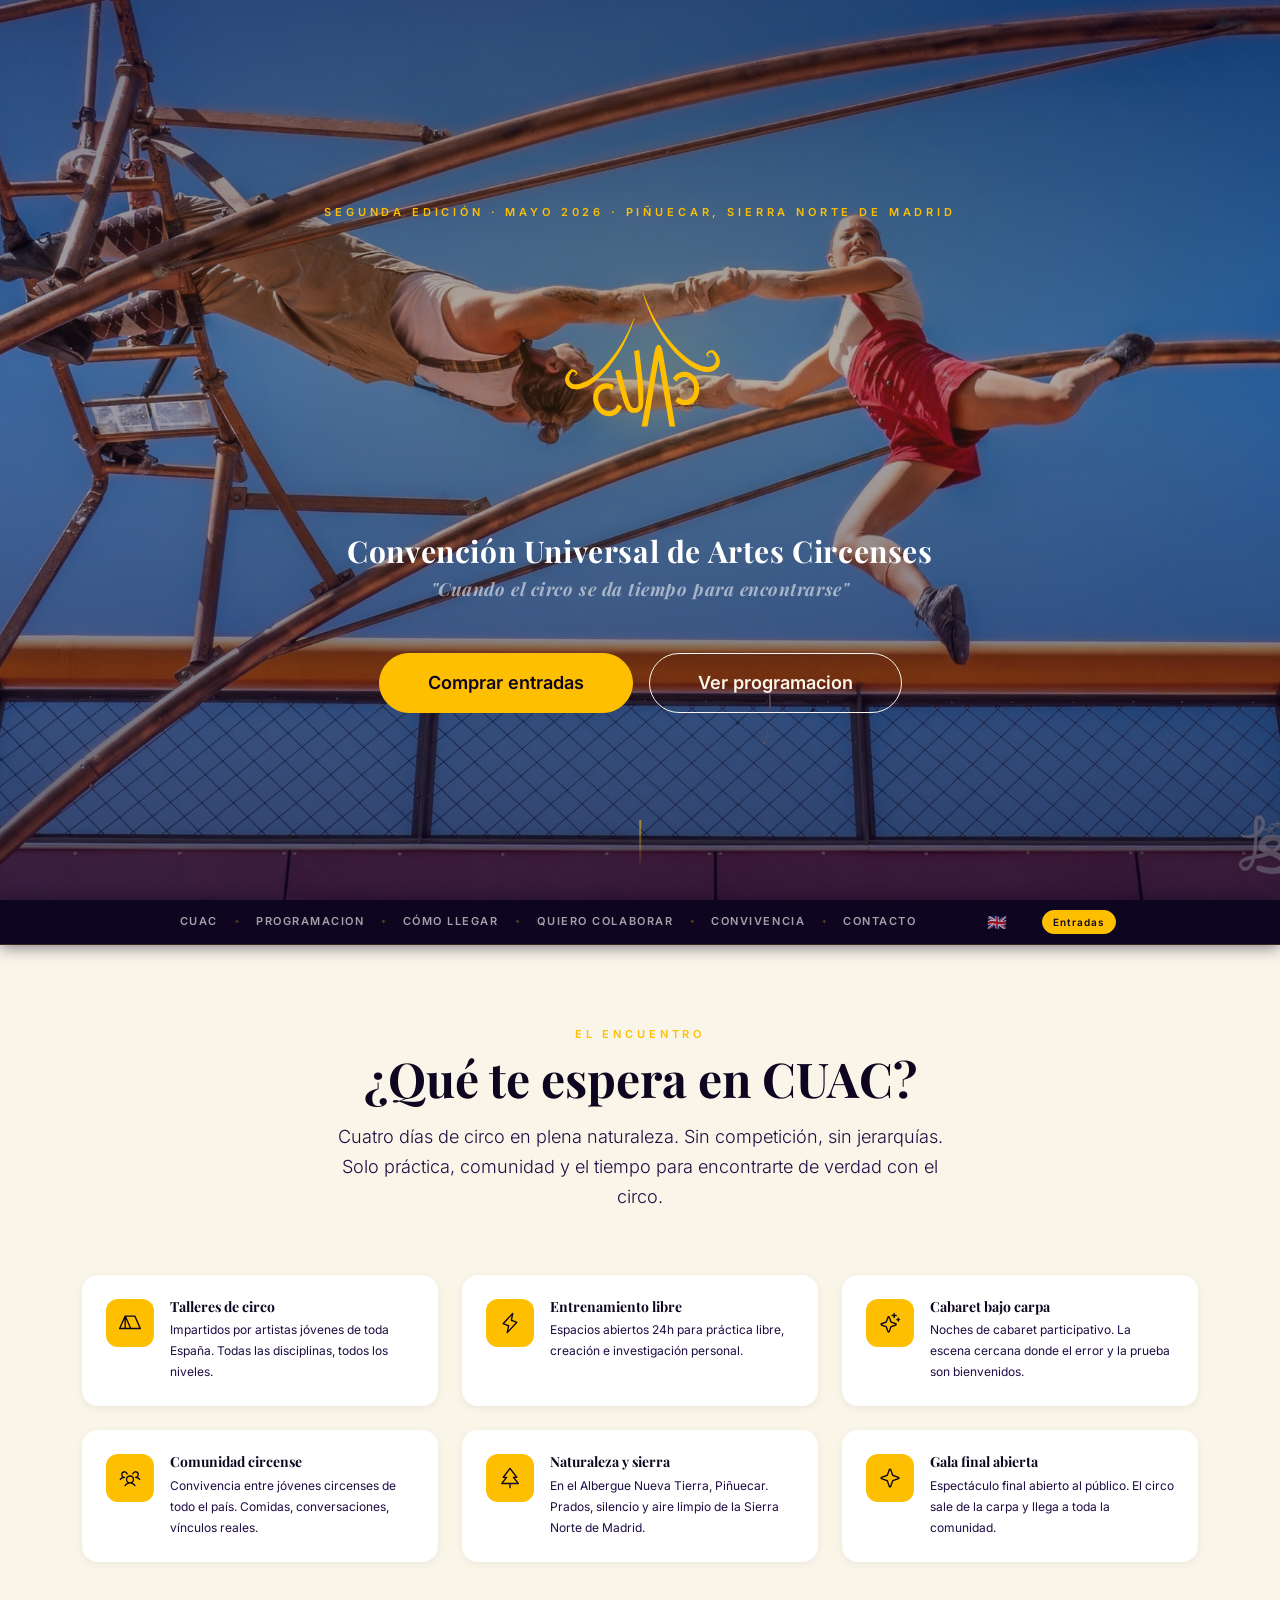
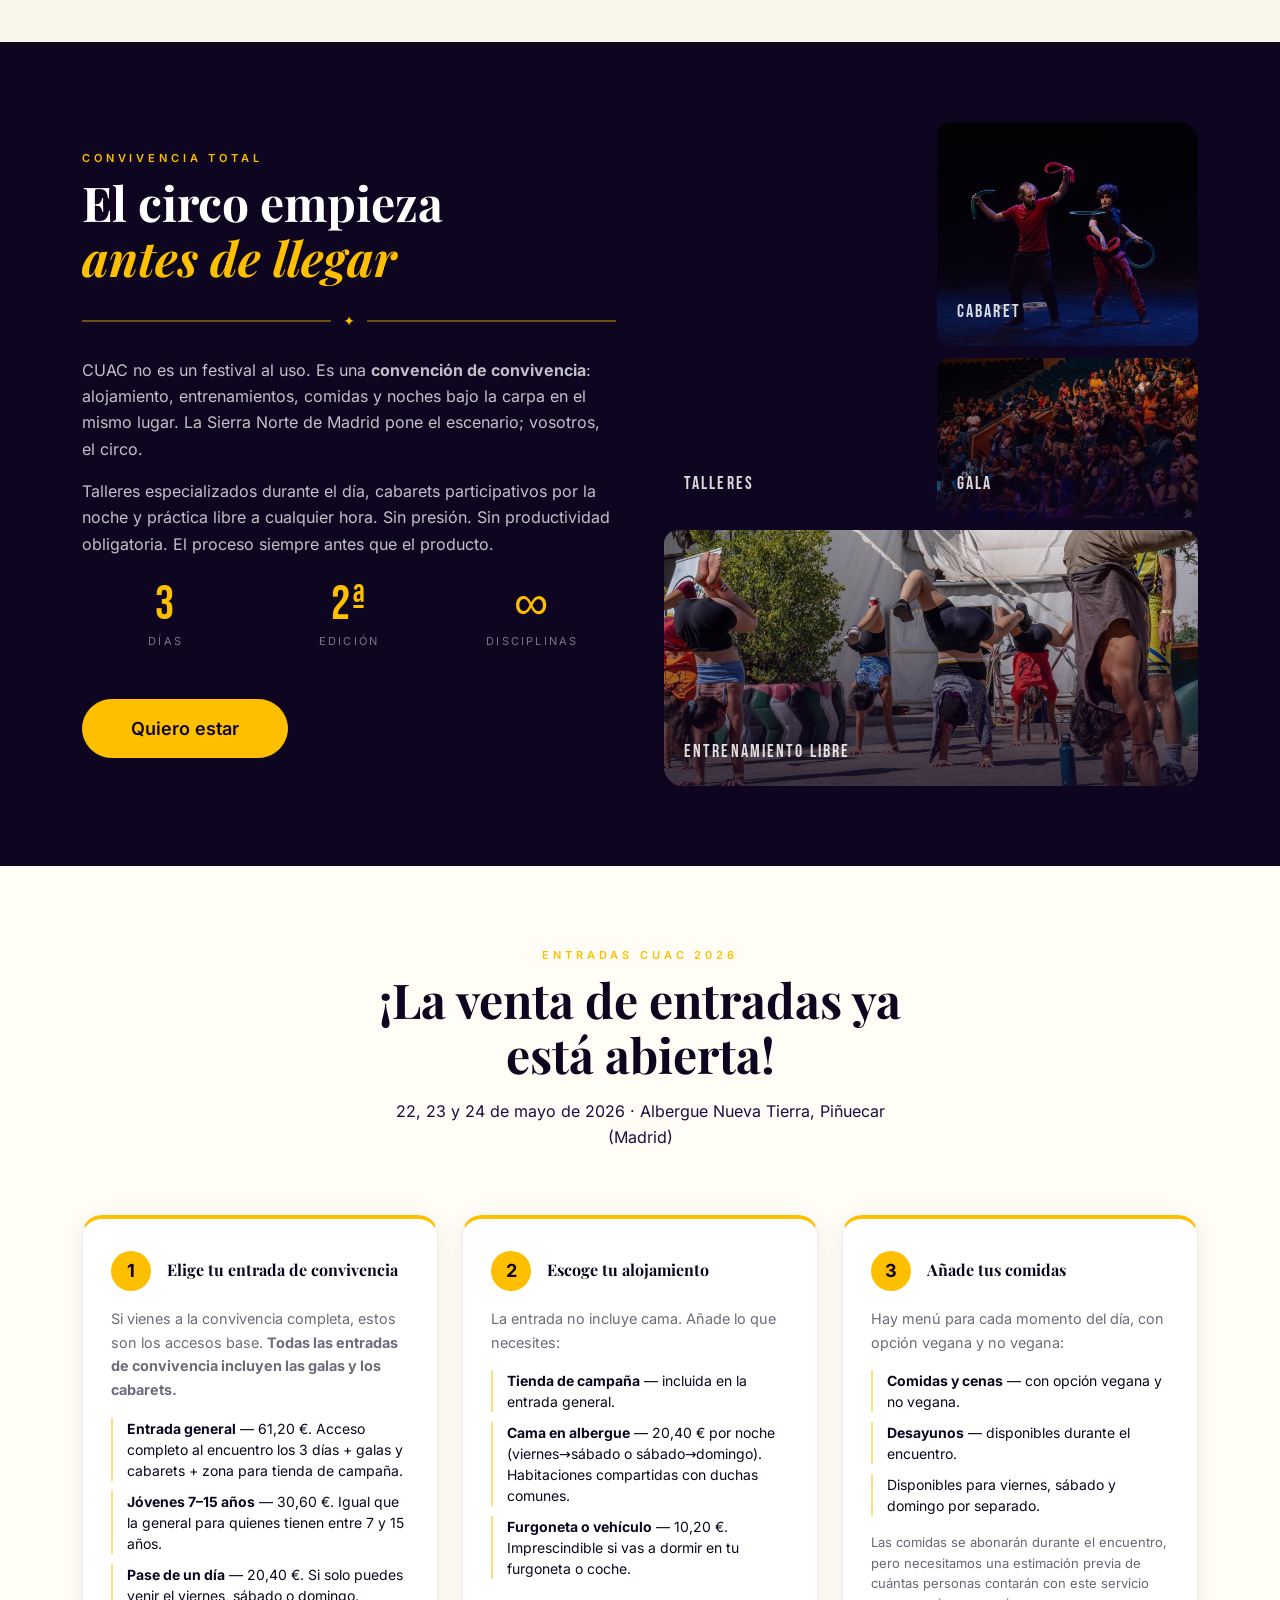
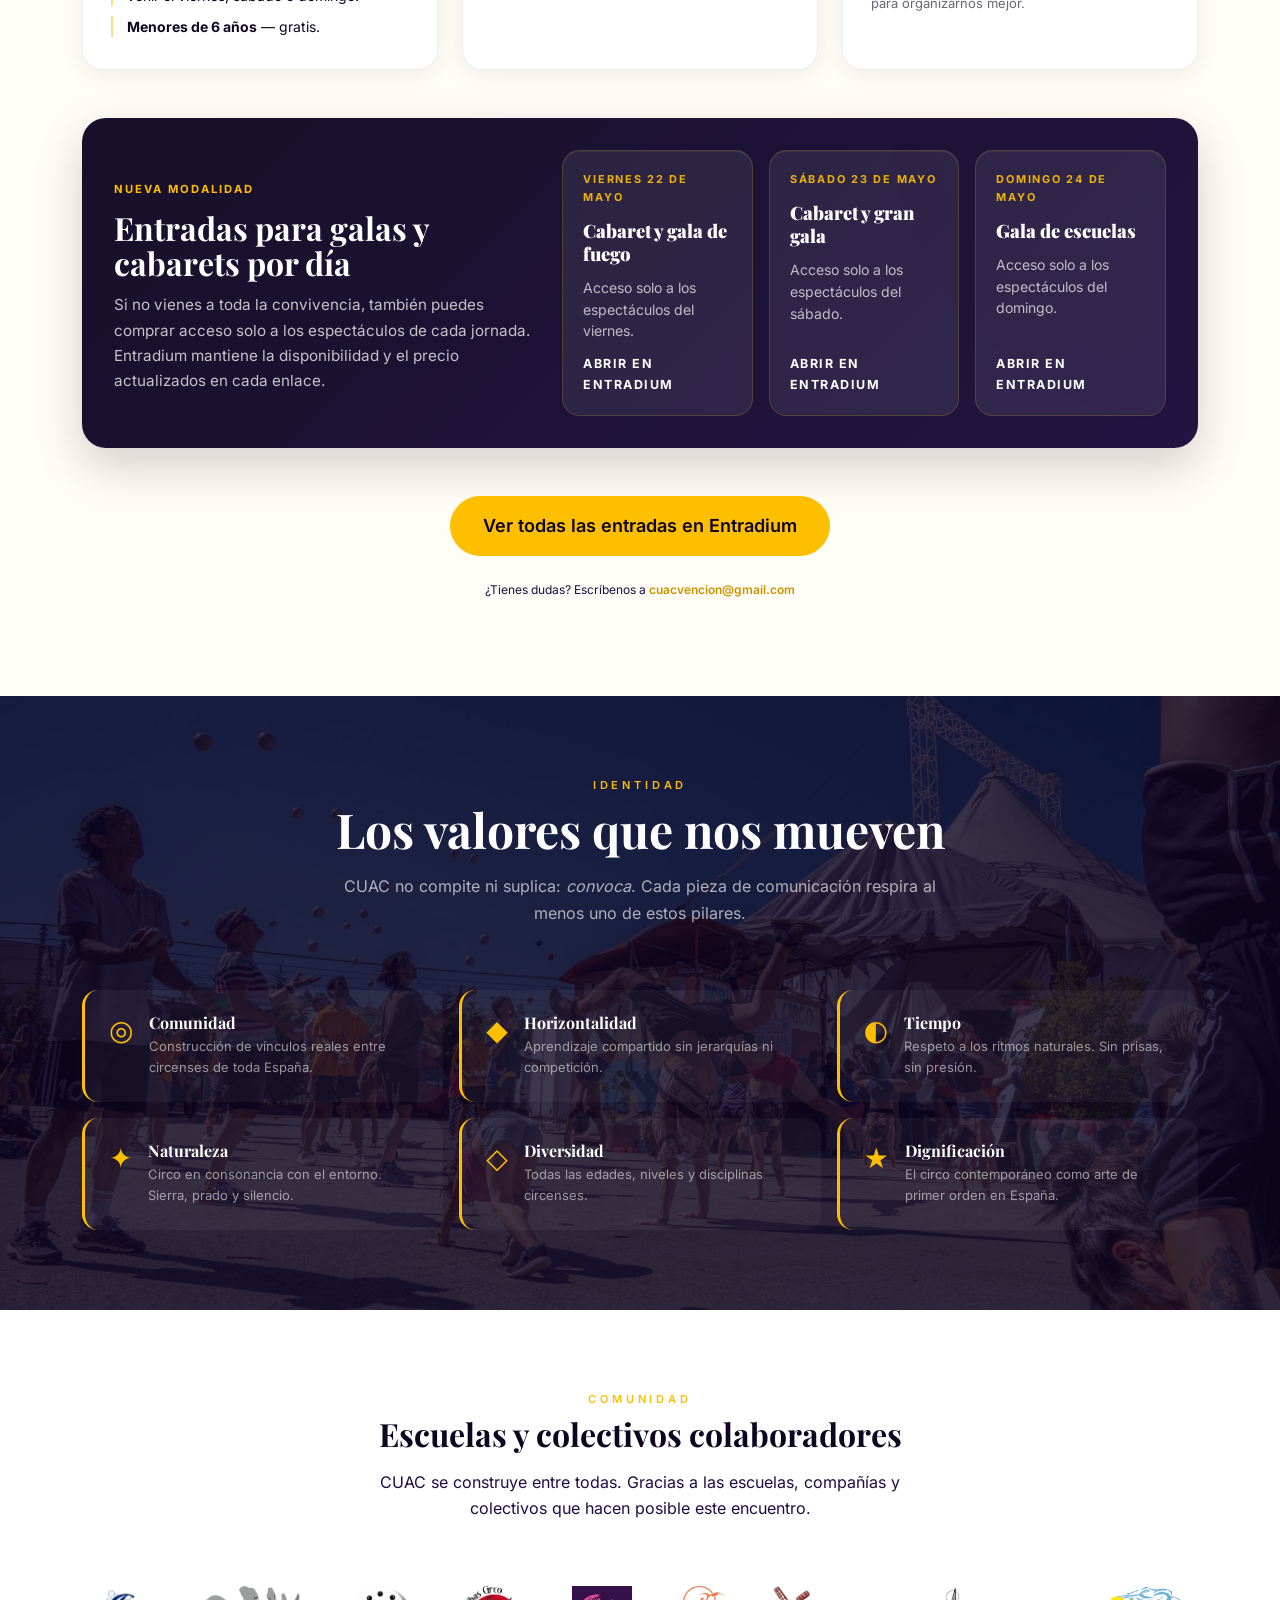
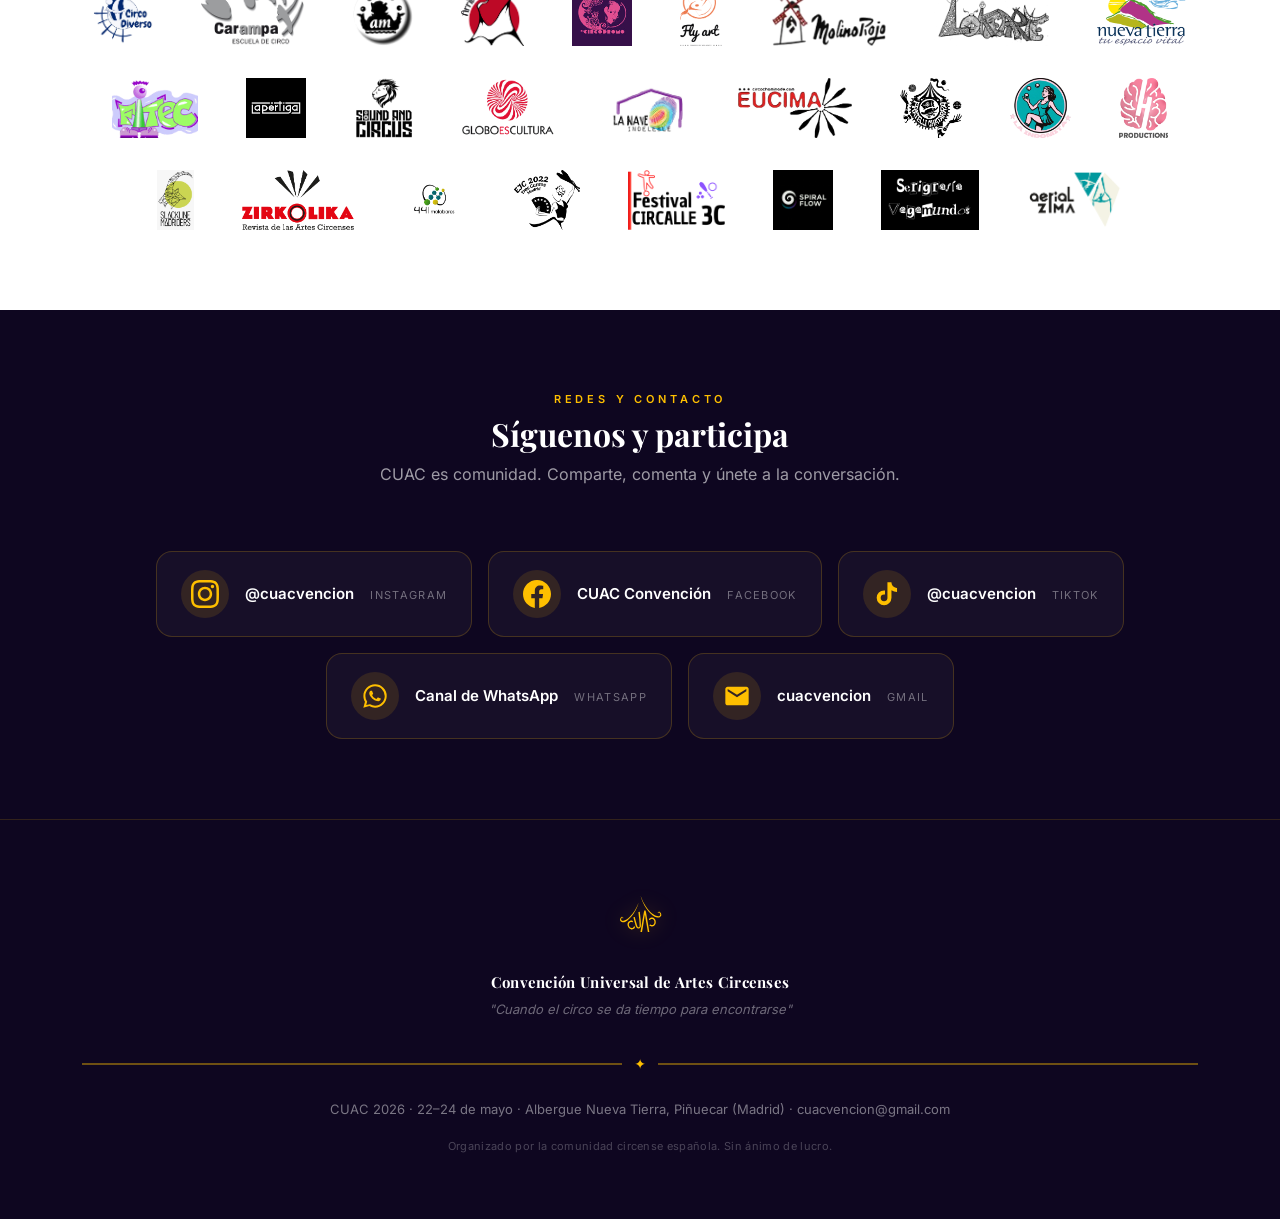
==== commit c05c1667: "update programacion" ====
--- a/index.html
+++ b/index.html
@@ -36,6 +36,6 @@
 </style><link rel="stylesheet" href="styles-MBA2YXZ5.css" media="print" onload="this.media='all'"><noscript><link rel="stylesheet" href="styles-MBA2YXZ5.css"></noscript><style ng-app-id="ng">.mobile-nav__bar[_ngcontent-ng-c1588148874]{position:fixed;top:0;left:0;right:0;z-index:1050;display:flex;align-items:center;justify-content:space-between;height:3rem;padding:0 1rem;background-color:#0e0620;border-bottom:1px solid rgba(254,191,0,.18);box-shadow:0 2px 12px #0e062099}.mobile-nav__brand[_ngcontent-ng-c1588148874]{font-family:Playfair Display,serif;font-weight:700;font-size:1.125rem;color:#febf00;text-decoration:none;letter-spacing:.04em}.mobile-nav__brand[_ngcontent-ng-c1588148874]:hover{color:#ffd84d}.mobile-nav__toggle[_ngcontent-ng-c1588148874]{display:flex;align-items:center;justify-content:center;width:2.25rem;height:2.25rem;padding:0;border:none;background:transparent;cursor:pointer;-webkit-tap-highlight-color:transparent}.mobile-nav__icon[_ngcontent-ng-c1588148874]{display:flex;flex-direction:column;justify-content:center;align-items:center;width:1.5rem;height:1.25rem;position:relative}.mobile-nav__icon[_ngcontent-ng-c1588148874]   span[_ngcontent-ng-c1588148874]{display:block;width:100%;height:2px;background-color:#febf00;border-radius:1px;transition:transform .3s ease,opacity .2s ease;position:absolute}.mobile-nav__icon[_ngcontent-ng-c1588148874]   span[_ngcontent-ng-c1588148874]:nth-child(1){top:0}.mobile-nav__icon[_ngcontent-ng-c1588148874]   span[_ngcontent-ng-c1588148874]:nth-child(2){top:50%;transform:translateY(-50%)}.mobile-nav__icon[_ngcontent-ng-c1588148874]   span[_ngcontent-ng-c1588148874]:nth-child(3){bottom:0}.mobile-nav__icon.is-open[_ngcontent-ng-c1588148874]   span[_ngcontent-ng-c1588148874]:nth-child(1){top:50%;transform:translateY(-50%) rotate(45deg)}.mobile-nav__icon.is-open[_ngcontent-ng-c1588148874]   span[_ngcontent-ng-c1588148874]:nth-child(2){opacity:0}.mobile-nav__icon.is-open[_ngcontent-ng-c1588148874]   span[_ngcontent-ng-c1588148874]:nth-child(3){bottom:auto;top:50%;transform:translateY(-50%) rotate(-45deg)}.mobile-nav__backdrop[_ngcontent-ng-c1588148874]{position:fixed;inset:0;z-index:1040;background:#0e0620b3;-webkit-backdrop-filter:blur(4px);backdrop-filter:blur(4px);animation:_ngcontent-ng-c1588148874_mobileNavFadeIn .25s ease}.mobile-nav__panel[_ngcontent-ng-c1588148874]{position:fixed;top:3rem;right:0;width:min(80vw,20rem);height:calc(100vh - 3rem - env(safe-area-inset-bottom,0px));z-index:1060;background-color:#0e0620;border-left:1px solid rgba(254,191,0,.15);display:flex;flex-direction:column;padding:1.5rem 0 calc(1.5rem + env(safe-area-inset-bottom,0px));box-sizing:border-box;overflow-y:auto;animation:_ngcontent-ng-c1588148874_mobileNavSlideIn .3s ease}.mobile-nav__list[_ngcontent-ng-c1588148874]{list-style:none;padding:0;margin:0;flex:1}.mobile-nav__link[_ngcontent-ng-c1588148874]{display:block;padding:.875rem 1.5rem;font-family:Inter,sans-serif;font-size:.8125rem;font-weight:600;letter-spacing:.12em;text-transform:uppercase;color:#fff9;text-decoration:none;border-left:3px solid transparent;transition:color .2s,border-color .2s,background-color .2s}.mobile-nav__link[_ngcontent-ng-c1588148874]:hover{color:#febf00;background-color:#febf000d}.mobile-nav__link.is-active[_ngcontent-ng-c1588148874]{color:#febf00;border-left-color:#febf00;background-color:#febf0014}.mobile-nav__footer[_ngcontent-ng-c1588148874]{display:flex;align-items:center;justify-content:space-between;padding:1rem 1.5rem 0;border-top:1px solid rgba(254,191,0,.12);margin-top:auto}.mobile-nav__tickets[_ngcontent-ng-c1588148874]{font-size:.6875rem!important;letter-spacing:.1em;padding:.35em 1.25em!important;border-radius:50rem!important;white-space:nowrap}@keyframes _ngcontent-ng-c1588148874_mobileNavFadeIn{0%{opacity:0}to{opacity:1}}@keyframes _ngcontent-ng-c1588148874_mobileNavSlideIn{0%{transform:translate(100%)}to{transform:translate(0)}}</style><style ng-app-id="ng">.py-section[_ngcontent-ng-c723295591]{padding-top:5rem;padding-bottom:5rem}@media(max-width:767px){.py-section[_ngcontent-ng-c723295591]{padding-top:3rem;padding-bottom:3rem}}.landing-hero[_ngcontent-ng-c723295591]{position:relative;min-height:100dvh;display:flex;align-items:center;background-color:#0e0620;color:#fff;overflow:hidden;padding:6rem 0 5rem}.landing-hero__carousel[_ngcontent-ng-c723295591]{position:absolute;inset:0;z-index:0}.landing-hero__slide[_ngcontent-ng-c723295591]{position:absolute;inset:0;opacity:0;transition:opacity 1.2s ease-in-out}.landing-hero__slide.is-active.is-loaded[_ngcontent-ng-c723295591]{opacity:1}.landing-hero__slide-img[_ngcontent-ng-c723295591]{width:100%;height:100%;object-fit:cover;object-position:center;-webkit-user-select:none;user-select:none;pointer-events:none;display:block}.landing-hero__overlay[_ngcontent-ng-c723295591]{position:absolute;inset:0;background:linear-gradient(to bottom,#0e06208c,#0e062059 40%,#0e0620a6)}.landing-hero__bg-texture[_ngcontent-ng-c723295591]{position:absolute;inset:0;pointer-events:none;z-index:1;background:radial-gradient(ellipse 80% 60% at 50% 35%,rgba(254,191,0,.12) 0%,transparent 70%),repeating-linear-gradient(45deg,transparent,transparent 40px,rgba(254,191,0,.025) 40px,rgba(254,191,0,.025) 41px)}.landing-hero__logo[_ngcontent-ng-c723295591]{width:clamp(120px,20vw,210px);height:auto;aspect-ratio:200/250;color:#febf00;filter:drop-shadow(0 0 24px rgba(254,191,0,.35))}.landing-hero__brand-name[_ngcontent-ng-c723295591]{font-family:Playfair Display,serif;font-size:clamp(1.25rem,3.5vw,1.875rem);font-weight:700;color:#fff;letter-spacing:.02em;line-height:1.3}.landing-hero__tagline[_ngcontent-ng-c723295591]{font-style:italic;font-family:Playfair Display,serif;font-size:clamp(.875rem,2vw,1.125rem);color:#ffffff8c;letter-spacing:.03em}.landing-hero__scroll[_ngcontent-ng-c723295591]{position:absolute;bottom:2rem;left:50%;transform:translate(-50%);display:flex;flex-direction:column;align-items:center;gap:.5rem;z-index:2}.landing-hero__scroll-line[_ngcontent-ng-c723295591]{display:block;width:1.5px;height:3rem;background:linear-gradient(to bottom,rgba(254,191,0,.6),transparent);animation:_ngcontent-ng-c723295591_scrollPulse 2s ease-in-out infinite}.landing-subnav[_ngcontent-ng-c723295591]{position:sticky;top:0;z-index:100;background-color:#0e0620;border-bottom:1px solid rgba(254,191,0,.18);box-shadow:0 2px 16px #0e06208c}.landing-subnav__inner[_ngcontent-ng-c723295591]{display:flex;align-items:center;justify-content:center;flex-wrap:wrap;gap:0;min-height:2.75rem;padding:0 1.5rem}@media(max-width:575px){.landing-subnav__inner[_ngcontent-ng-c723295591]{justify-content:flex-start;overflow-x:auto;flex-wrap:nowrap;padding:0 1rem;scrollbar-width:none}.landing-subnav__inner[_ngcontent-ng-c723295591]::-webkit-scrollbar{display:none}}.landing-subnav__link[_ngcontent-ng-c723295591]{display:inline-flex;align-items:center;height:2.75rem;padding:0 1rem;font-family:Inter,sans-serif;font-size:.6875rem;font-weight:600;letter-spacing:.14em;text-transform:uppercase;color:#ffffff9e;text-decoration:none;white-space:nowrap;transition:color .2s;border-bottom:2px solid transparent;margin-bottom:-1px}.landing-subnav__link[_ngcontent-ng-c723295591]:hover{color:#febf00;border-bottom-color:#febf0073}.landing-subnav__link.is-active[_ngcontent-ng-c723295591]{color:#febf00;border-bottom-color:#febf00}@media(max-width:575px){.landing-subnav__link[_ngcontent-ng-c723295591]{padding:0 .75rem;font-size:.625rem}}.landing-subnav__sep[_ngcontent-ng-c723295591]{font-size:.45rem;color:#febf004d;pointer-events:none;flex-shrink:0}.landing-subnav__sep--spacer[_ngcontent-ng-c723295591]{flex:1;min-width:1.5rem;max-width:3rem}@media(max-width:575px){.landing-subnav__sep[_ngcontent-ng-c723295591]{display:none}}.landing-subnav__btn[_ngcontent-ng-c723295591]{margin-left:.5rem;font-size:.625rem!important;letter-spacing:.1em;padding:.3em 1em!important;border-radius:50rem!important;white-space:nowrap;flex-shrink:0}@keyframes _ngcontent-ng-c723295591_scrollPulse{0%,to{opacity:.6;transform:scaleY(1)}50%{opacity:1;transform:scaleY(1.15)}}.landing-countdown__headline[_ngcontent-ng-c723295591]{font-size:.6875rem;letter-spacing:.35em;text-transform:uppercase;color:#febf00;font-weight:600;margin-bottom:1.25rem}.landing-countdown__units[_ngcontent-ng-c723295591]{display:flex;align-items:center;justify-content:center;gap:.75rem;flex-wrap:wrap}.landing-countdown__unit[_ngcontent-ng-c723295591]{display:flex;flex-direction:column;align-items:center;min-width:4.5rem;background:#ffffff0f;border:1px solid rgba(254,191,0,.2);border-radius:1rem;padding:1rem .75rem .75rem;-webkit-backdrop-filter:blur(8px);backdrop-filter:blur(8px)}@media(max-width:575.98px){.landing-countdown__unit[_ngcontent-ng-c723295591]{min-width:3rem;padding:.5rem .4rem .4rem;border-radius:.625rem}}.landing-countdown__value[_ngcontent-ng-c723295591]{font-family:Bebas Neue,sans-serif;font-size:clamp(2.5rem,7vw,4rem);line-height:1;color:#febf00;letter-spacing:.04em}@media(max-width:575.98px){.landing-countdown__value[_ngcontent-ng-c723295591]{font-size:1.75rem}}.landing-countdown__label[_ngcontent-ng-c723295591]{font-size:.625rem;letter-spacing:.2em;text-transform:uppercase;color:#ffffff73;margin-top:.25rem}.landing-countdown__sep[_ngcontent-ng-c723295591]{font-family:Bebas Neue,sans-serif;font-size:3rem;color:#febf0066;line-height:1;margin-top:-.75rem;align-self:center}.landing-stat__value[_ngcontent-ng-c723295591]{font-family:Bebas Neue,sans-serif;font-size:3rem;line-height:1;color:#febf00;letter-spacing:.05em}.landing-stat__label[_ngcontent-ng-c723295591]{font-size:.6875rem;letter-spacing:.2em;text-transform:uppercase;color:#ffffff73;margin-top:.2rem}.landing-mosaic[_ngcontent-ng-c723295591]{display:grid;grid-template-columns:1fr 1fr;grid-template-rows:14rem 10rem 16rem;gap:.75rem;border-radius:1.25rem;overflow:hidden}@media(max-width:575px){.landing-mosaic[_ngcontent-ng-c723295591]{grid-template-rows:10rem 8rem 12rem}}.landing-mosaic__item[_ngcontent-ng-c723295591]{border-radius:.875rem;display:flex;align-items:flex-end;padding:1.25rem;position:relative;overflow:hidden}.landing-mosaic__item--tall[_ngcontent-ng-c723295591]{grid-row:span 2}.landing-mosaic__item--wide[_ngcontent-ng-c723295591]{grid-column:span 2}.landing-mosaic__video[_ngcontent-ng-c723295591]{position:absolute;inset:0;width:100%;height:100%;object-fit:cover;z-index:0}.landing-mosaic__video-overlay[_ngcontent-ng-c723295591]{position:absolute;inset:0;background:linear-gradient(to top,#0e0620b3,#0e062040 60%,#0e06201a);z-index:1}.landing-mosaic__label[_ngcontent-ng-c723295591]{font-family:Bebas Neue,sans-serif;font-size:1.1rem;letter-spacing:.12em;text-transform:uppercase;color:#ffffffd9;position:relative;z-index:2}.landing-mosaic__label.text-midnight[_ngcontent-ng-c723295591]{color:#0e0620cc}.landing-ticket-step[_ngcontent-ng-c723295591]{background:#fff;border-radius:1.25rem;border:1.5px solid rgba(14,6,32,.07);border-top:4px solid #FEBF00;box-shadow:0 4px 24px #0e062012;padding:2rem 1.75rem;height:100%;display:flex;flex-direction:column;gap:1rem;transition:transform .2s,box-shadow .2s}.landing-ticket-step[_ngcontent-ng-c723295591]:hover{transform:translateY(-4px);box-shadow:0 12px 36px #0e06201f}.landing-ticket-step__header[_ngcontent-ng-c723295591]{display:flex;align-items:center;gap:1rem}.landing-ticket-step__number[_ngcontent-ng-c723295591]{display:inline-flex;align-items:center;justify-content:center;flex-shrink:0;width:2.5rem;height:2.5rem;border-radius:50%;background:#febf00;color:#0e0620;font-family:Inter,sans-serif;font-size:1.125rem;font-weight:700;line-height:1}.landing-ticket-step__title[_ngcontent-ng-c723295591]{font-size:1rem;font-weight:700;color:#0e0620;margin:0;line-height:1.3}.landing-ticket-step__intro[_ngcontent-ng-c723295591]{font-size:.9rem;color:#0e062099;margin:0}.landing-ticket-step__list[_ngcontent-ng-c723295591]{margin:0;display:flex;flex-direction:column;gap:.625rem}.landing-ticket-step__list[_ngcontent-ng-c723295591]   li[_ngcontent-ng-c723295591]{font-size:.875rem;color:#0e0620;padding-left:.875rem;border-left:2.5px solid rgba(254,191,0,.5);line-height:1.5}.landing-ticket-step__note[_ngcontent-ng-c723295591]{margin:0;font-size:.8125rem;line-height:1.55;color:#0e06209e}.landing-ticket-mode[_ngcontent-ng-c723295591]{padding:2rem;border-radius:1.5rem;background:linear-gradient(135deg,#0e0620f5,#190b3af5),radial-gradient(circle at top right,rgba(254,191,0,.16),transparent 38%);color:#fff;box-shadow:0 18px 48px #0e06202e}@media(max-width:767px){.landing-ticket-mode[_ngcontent-ng-c723295591]{padding:1.5rem}}.landing-ticket-mode__eyebrow[_ngcontent-ng-c723295591]{display:inline-block;margin-bottom:.75rem;font-size:.7rem;font-weight:700;letter-spacing:.18em;text-transform:uppercase;color:#febf00}.landing-ticket-mode__title[_ngcontent-ng-c723295591]{margin:0 0 .75rem;font-size:clamp(1.45rem,2.6vw,2rem);line-height:1.1;color:#fff}.landing-ticket-mode__body[_ngcontent-ng-c723295591]{max-width:34rem;font-size:.95rem;line-height:1.65;color:#ffffffbf}.landing-session-ticket[_ngcontent-ng-c723295591]{display:flex;flex-direction:column;gap:.75rem;min-height:100%;padding:1.25rem;border-radius:1.1rem;background:#ffffff14;border:1px solid rgba(254,191,0,.18);color:#fff;text-decoration:none;box-shadow:inset 0 1px #ffffff0f;transition:transform .2s ease,border-color .2s ease,background-color .2s ease}.landing-session-ticket[_ngcontent-ng-c723295591]:hover{transform:translateY(-4px);border-color:#febf0080;background:#ffffff1f}.landing-session-ticket__day[_ngcontent-ng-c723295591]{font-size:.68rem;font-weight:700;letter-spacing:.16em;text-transform:uppercase;color:#febf00eb}.landing-session-ticket__title[_ngcontent-ng-c723295591]{font-family:Playfair Display,serif;font-size:1.15rem;line-height:1.25;color:#fff}.landing-session-ticket__desc[_ngcontent-ng-c723295591]{flex:1;font-size:.88rem;line-height:1.55;color:#ffffffb3}.landing-session-ticket__cta[_ngcontent-ng-c723295591]{font-size:.78rem;font-weight:700;letter-spacing:.12em;text-transform:uppercase;color:#fff}.landing-valores[_ngcontent-ng-c723295591]{position:relative;background-image:url(/img/valores.jpg);background-size:cover;background-position:center}.landing-valores[_ngcontent-ng-c723295591]:before{content:"";position:absolute;inset:0;background:#0e0620d1;z-index:0}.landing-valores[_ngcontent-ng-c723295591] > .container[_ngcontent-ng-c723295591]{position:relative;z-index:1}.landing-value-card[_ngcontent-ng-c723295591]{display:flex;align-items:flex-start;gap:1rem;padding:1.5rem;border-radius:1rem;border-left:3px solid #FEBF00;background:#ffffff0a;transition:background .2s}.landing-value-card[_ngcontent-ng-c723295591]:hover{background:#febf0012}.landing-value-card__glyph[_ngcontent-ng-c723295591]{font-size:1.75rem;color:#febf00;line-height:1;flex-shrink:0;margin-top:.1rem}.landing-value-card__name[_ngcontent-ng-c723295591]{font-family:Playfair Display,serif;font-size:1rem;font-weight:700;color:#fff;margin-bottom:.25rem}.landing-value-card__desc[_ngcontent-ng-c723295591]{font-size:.8125rem;color:#ffffff8c;line-height:1.6;margin:0}.landing-channel-card[_ngcontent-ng-c723295591]{display:flex;align-items:center;gap:1rem;padding:1.125rem 1.5rem;border-radius:1rem;border:1.5px solid rgba(254,191,0,.2);background:#ffffff0a;text-decoration:none;transition:border-color .2s,background .2s,transform .2s;min-width:220px}.landing-channel-card[_ngcontent-ng-c723295591]:hover{border-color:#febf00;background:#febf0014;transform:translateY(-2px)}.landing-channel-card__icon[_ngcontent-ng-c723295591]{width:3rem;height:3rem;min-width:3rem;background:#febf001f;border-radius:50%;display:flex;align-items:center;justify-content:center;color:#febf00}.landing-channel-card__handle[_ngcontent-ng-c723295591]{display:block;font-weight:600;font-size:.9375rem;color:#fff}.landing-channel-card__net[_ngcontent-ng-c723295591]{display:block;font-size:.6875rem;letter-spacing:.12em;text-transform:uppercase;color:#fff6;margin-top:.1rem}.landing-footer[_ngcontent-ng-c723295591]{background:#0e0620;border-top:1.5px solid rgba(254,191,0,.15);padding:4rem 0 3rem}.landing-footer__logo[_ngcontent-ng-c723295591]{width:3.5rem;height:auto;aspect-ratio:200/250;color:#febf00;filter:drop-shadow(0 0 10px rgba(254,191,0,.3))}.landing-footer__brand[_ngcontent-ng-c723295591]{font-family:Playfair Display,serif;font-size:.9375rem;font-weight:700;color:#fff;letter-spacing:.02em}.landing-footer__tagline[_ngcontent-ng-c723295591]{font-style:italic;font-size:.8125rem;color:#fff6}.landing-footer__copy[_ngcontent-ng-c723295591]{font-size:.8125rem;color:#ffffff73}.landing-footer__copy[_ngcontent-ng-c723295591]   a[_ngcontent-ng-c723295591]{color:#c99400;text-decoration:underline}.landing-footer__copy[_ngcontent-ng-c723295591]   a[_ngcontent-ng-c723295591]:hover{color:#febf00}.landing-footer__legal[_ngcontent-ng-c723295591]{font-size:.6875rem;color:#ffffff40;letter-spacing:.03em}</style><style ng-app-id="ng">.lang-switcher[_ngcontent-ng-c398097286]{display:inline-flex;align-items:center;gap:.3rem;background:none;border:none;padding:.2rem .4rem;border-radius:4px;cursor:pointer;color:inherit;opacity:.72;transition:opacity .2s;flex-shrink:0}.lang-switcher[_ngcontent-ng-c398097286]:hover{opacity:1}.lang-switcher__flag[_ngcontent-ng-c398097286]{font-size:1rem;line-height:1}.lang-switcher__code[_ngcontent-ng-c398097286]{font-size:.625rem;font-weight:700;letter-spacing:.1em;text-transform:uppercase}</style><meta property="og:title" content="CUAC 2026 — Convención Universal de Artes Circenses | CUAC 2026"><meta property="og:description" content="22–24 de mayo en el Albergue Nueva Tierra, Sierra Norte de Madrid. Talleres, entrenamiento libre, cabaret bajo carpa y comunidad circense."><meta property="og:url" content="https://cuacvencion.org/"><meta name="twitter:title" content="CUAC 2026 — Convención Universal de Artes Circenses | CUAC 2026"><meta name="twitter:description" content="22–24 de mayo en el Albergue Nueva Tierra, Sierra Norte de Madrid. Talleres, entrenamiento libre, cabaret bajo carpa y comunidad circense."><meta name="twitter:image" content="https://cuacvencion.org/img/og-image.jpg"><link rel="canonical" href="https://cuacvencion.org/"><script id="jsonld-event" type="application/ld+json">{"@context":"https://schema.org","@type":"Event","name":"CUAC 2026 — Convención Universal de Artes Circenses","startDate":"2026-05-22T16:30:00+02:00","endDate":"2026-05-24T22:00:00+02:00","eventStatus":"https://schema.org/EventScheduled","eventAttendanceMode":"https://schema.org/OfflineEventAttendanceMode","location":{"@type":"Place","name":"Albergue Nueva Tierra","address":{"@type":"PostalAddress","addressLocality":"Piñuecar","addressRegion":"Comunidad de Madrid","addressCountry":"ES"},"geo":{"@type":"GeoCoordinates","latitude":41.0556,"longitude":-3.5861}},"organizer":{"@type":"Organization","name":"CUAC — Convención Universal de Artes Circenses","url":"https://cuacvencion.org"},"offers":{"@type":"Offer","priceCurrency":"EUR","price":"61.20","availability":"https://schema.org/InStock","validFrom":"2025-01-01"},"image":"https://cuacvencion.org/img/og-image.jpg","description":"Convención de artes circenses para la comunidad del circo joven español. Talleres especializados, entrenamiento libre, cabaret y espectáculos.","inLanguage":"es","isAccessibleForFree":false}</script><script id="jsonld-organization" type="application/ld+json">{"@context":"https://schema.org","@type":"Organization","name":"CUAC — Convención Universal de Artes Circenses","url":"https://cuacvencion.org","logo":"https://cuacvencion.org/img/logo.png","email":"cuacvencion@gmail.com","sameAs":["https://www.instagram.com/cuacvencion","https://www.facebook.com/profile.php?id=61572730027794","https://www.tiktok.com/@cuacvencion"]}</script><style ng-app-id="ng">[_nghost-ng-c572653062]{display:inline-block;width:var(--ng-icon__size, 1em);height:var(--ng-icon__size, 1em);line-height:initial;vertical-align:initial;overflow:hidden}[_nghost-ng-c572653062]     svg{width:inherit;height:inherit;vertical-align:inherit}@layer ng-icon{[_nghost-ng-c572653062]{color:var(--ng-icon__color, currentColor)}}</style></head>
 <body>
   <app-root ng-version="21.2.14" ng-server-context="ssg"><app-mobile-nav _nghost-ng-c1588148874><div _ngcontent-ng-c1588148874 class="mobile-nav d-md-none"><div _ngcontent-ng-c1588148874 class="mobile-nav__bar"><a _ngcontent-ng-c1588148874 routerlink="/" class="mobile-nav__brand" href="/">CUAC</a><button _ngcontent-ng-c1588148874 type="button" aria-label="Toggle navigation" class="mobile-nav__toggle" aria-expanded="false"><span _ngcontent-ng-c1588148874 class="mobile-nav__icon"><span _ngcontent-ng-c1588148874></span><span _ngcontent-ng-c1588148874></span><span _ngcontent-ng-c1588148874></span></span></button></div><!----></div></app-mobile-nav><main><router-outlet></router-outlet><app-landing _nghost-ng-c723295591><section _ngcontent-ng-c723295591 class="landing-hero"><div _ngcontent-ng-c723295591 aria-hidden="true" class="landing-hero__carousel"><div _ngcontent-ng-c723295591 class="landing-hero__slide is-active"><picture _ngcontent-ng-c723295591><source _ngcontent-ng-c723295591 media="(max-width: 767px)" srcset="img/carrusel/mobile/carrusel1.jpg"><img _ngcontent-ng-c723295591 decoding="async" class="landing-hero__slide-img" src="img/carrusel/carrusel1.jpg" alt loading="eager" fetchpriority="high"></picture></div><div _ngcontent-ng-c723295591 class="landing-hero__slide"><picture _ngcontent-ng-c723295591><source _ngcontent-ng-c723295591 media="(max-width: 767px)" srcset="img/carrusel/mobile/carrusel2.jpg"><img _ngcontent-ng-c723295591 decoding="async" class="landing-hero__slide-img" src="img/carrusel/carrusel2.jpg" alt loading="lazy"></picture></div><div _ngcontent-ng-c723295591 class="landing-hero__slide"><picture _ngcontent-ng-c723295591><source _ngcontent-ng-c723295591 media="(max-width: 767px)" srcset="img/carrusel/mobile/carrusel3.jpg"><img _ngcontent-ng-c723295591 decoding="async" class="landing-hero__slide-img" src="img/carrusel/carrusel3.jpg" alt loading="lazy"></picture></div><div _ngcontent-ng-c723295591 class="landing-hero__slide"><picture _ngcontent-ng-c723295591><source _ngcontent-ng-c723295591 media="(max-width: 767px)" srcset="img/carrusel/mobile/carrusel4.jpg"><img _ngcontent-ng-c723295591 decoding="async" class="landing-hero__slide-img" src="img/carrusel/carrusel4.jpg" alt loading="lazy"></picture></div><div _ngcontent-ng-c723295591 class="landing-hero__slide"><picture _ngcontent-ng-c723295591><source _ngcontent-ng-c723295591 media="(max-width: 767px)" srcset="img/carrusel/mobile/carrusel5.jpg"><img _ngcontent-ng-c723295591 decoding="async" class="landing-hero__slide-img" src="img/carrusel/carrusel5.jpg" alt loading="lazy"></picture></div><div _ngcontent-ng-c723295591 class="landing-hero__slide"><picture _ngcontent-ng-c723295591><source _ngcontent-ng-c723295591 media="(max-width: 767px)" srcset="img/carrusel/mobile/carrusel6.jpg"><img _ngcontent-ng-c723295591 decoding="async" class="landing-hero__slide-img" src="img/carrusel/carrusel6.jpg" alt loading="lazy"></picture></div><div _ngcontent-ng-c723295591 class="landing-hero__slide"><picture _ngcontent-ng-c723295591><source _ngcontent-ng-c723295591 media="(max-width: 767px)" srcset="img/carrusel/mobile/carrusel7.jpg"><img _ngcontent-ng-c723295591 decoding="async" class="landing-hero__slide-img" src="img/carrusel/carrusel7.jpg" alt loading="lazy"></picture></div><div _ngcontent-ng-c723295591 class="landing-hero__slide"><picture _ngcontent-ng-c723295591><source _ngcontent-ng-c723295591 media="(max-width: 767px)" srcset="img/carrusel/mobile/carrusel8.jpg"><img _ngcontent-ng-c723295591 decoding="async" class="landing-hero__slide-img" src="img/carrusel/carrusel1.jpg" alt loading="lazy"></picture></div><div _ngcontent-ng-c723295591 class="landing-hero__slide"><picture _ngcontent-ng-c723295591><source _ngcontent-ng-c723295591 media="(max-width: 767px)" srcset="img/carrusel/mobile/carrusel9.jpg"><img _ngcontent-ng-c723295591 decoding="async" class="landing-hero__slide-img" src="img/carrusel/carrusel2.jpg" alt loading="lazy"></picture></div><div _ngcontent-ng-c723295591 class="landing-hero__slide"><picture _ngcontent-ng-c723295591><source _ngcontent-ng-c723295591 media="(max-width: 767px)" srcset="img/carrusel/mobile/carrusel11.jpg"><img _ngcontent-ng-c723295591 decoding="async" class="landing-hero__slide-img" src="img/carrusel/carrusel3.jpg" alt loading="lazy"></picture></div><div _ngcontent-ng-c723295591 class="landing-hero__slide"><picture _ngcontent-ng-c723295591><source _ngcontent-ng-c723295591 media="(max-width: 767px)" srcset="img/carrusel/mobile/carrusel12.jpg"><img _ngcontent-ng-c723295591 decoding="async" class="landing-hero__slide-img" src="img/carrusel/carrusel4.jpg" alt loading="lazy"></picture></div><div _ngcontent-ng-c723295591 class="landing-hero__slide"><picture _ngcontent-ng-c723295591><source _ngcontent-ng-c723295591 media="(max-width: 767px)" srcset="img/carrusel/mobile/carrusel13.jpg"><img _ngcontent-ng-c723295591 decoding="async" class="landing-hero__slide-img" src="img/carrusel/carrusel5.jpg" alt loading="lazy"></picture></div><!----><div _ngcontent-ng-c723295591 class="landing-hero__overlay"></div></div><div _ngcontent-ng-c723295591 aria-hidden="true" class="landing-hero__bg-texture"></div><div _ngcontent-ng-c723295591 class="container position-relative z-1"><div _ngcontent-ng-c723295591 class="row justify-content-center text-center"><div _ngcontent-ng-c723295591 class="col-lg-9 col-xl-8"><p _ngcontent-ng-c723295591 class="section-label mb-4"> landing.hero.edition </p><div _ngcontent-ng-c723295591 class="landing-hero__logo mx-auto mb-4" aria-label="landing.hero.logoAriaLabel"><svg _ngcontent-ng-c723295591="" viewBox="0 0 200 250" width="100%" height="100%" aria-hidden="true"><use _ngcontent-ng-c723295591="" href="#cuac-mark"/></svg></div><h1 _ngcontent-ng-c723295591 class="landing-hero__brand-name mb-1"> common.brandName </h1><p _ngcontent-ng-c723295591 class="landing-hero__tagline mb-5"> common.tagline </p><!----><div _ngcontent-ng-c723295591 class="d-flex flex-wrap gap-3 justify-content-center"><a _ngcontent-ng-c723295591 routerlink="/" fragment="entradas" class="btn btn-primary btn-lg px-5" href="/#entradas"> landing.hero.cta </a><a _ngcontent-ng-c723295591 routerlink="/programacion" class="btn btn-outline-light btn-lg px-5" href="/programacion"> landing.hero.ctaProgram </a></div></div></div></div><div _ngcontent-ng-c723295591 aria-hidden="true" class="landing-hero__scroll"><span _ngcontent-ng-c723295591 class="landing-hero__scroll-line"></span></div></section><nav _ngcontent-ng-c723295591 class="landing-subnav d-none d-md-block" aria-label="subnav.ariaLabel"><div _ngcontent-ng-c723295591 class="landing-subnav__inner"><a _ngcontent-ng-c723295591 routerlink="/cuac" class="landing-subnav__link" href="/cuac">CUAC</a><span _ngcontent-ng-c723295591 aria-hidden="true" class="landing-subnav__sep">✦</span><a _ngcontent-ng-c723295591 routerlink="/programacion" class="landing-subnav__link" href="/programacion">subnav.program</a><span _ngcontent-ng-c723295591 aria-hidden="true" class="landing-subnav__sep">✦</span><a _ngcontent-ng-c723295591 routerlink="/donde" class="landing-subnav__link" href="/donde">subnav.howToGet</a><span _ngcontent-ng-c723295591 aria-hidden="true" class="landing-subnav__sep">✦</span><a _ngcontent-ng-c723295591 routerlink="/colaborar" class="landing-subnav__link" href="/colaborar">subnav.collaborate</a><span _ngcontent-ng-c723295591 aria-hidden="true" class="landing-subnav__sep">✦</span><a _ngcontent-ng-c723295591 routerlink="/convivencia" class="landing-subnav__link" href="/convivencia">subnav.coexistence</a><span _ngcontent-ng-c723295591 aria-hidden="true" class="landing-subnav__sep">✦</span><a _ngcontent-ng-c723295591 routerlink="/contacto" class="landing-subnav__link" href="/contacto">subnav.contact</a><span _ngcontent-ng-c723295591 aria-hidden="true" class="landing-subnav__sep landing-subnav__sep--spacer"></span><app-language-switcher _ngcontent-ng-c723295591 class="landing-subnav__lang" _nghost-ng-c398097286><button _ngcontent-ng-c398097286 type="button" class="lang-switcher" aria-label="Switch to English"><span _ngcontent-ng-c398097286 aria-hidden="true" class="lang-switcher__flag">🇬🇧</span><span _ngcontent-ng-c398097286 aria-hidden="true" class="lang-switcher__code">EN</span></button></app-language-switcher><a _ngcontent-ng-c723295591 routerlink="/" fragment="entradas" class="landing-subnav__btn btn btn-primary btn-sm" href="/#entradas">subnav.tickets</a></div></nav><section _ngcontent-ng-c723295591 id="que-te-espera" class="py-section bg-cream"><div _ngcontent-ng-c723295591 class="container"><div _ngcontent-ng-c723295591 class="row justify-content-center mb-5"><div _ngcontent-ng-c723295591 class="col-lg-7 text-center"><span _ngcontent-ng-c723295591 class="section-label">landing.highlights.section</span><h2 _ngcontent-ng-c723295591 class="h1 fw-bold mb-3">landing.highlights.title</h2><p _ngcontent-ng-c723295591 class="lead text-secondary"> landing.highlights.desc </p></div></div><div _ngcontent-ng-c723295591 class="row g-4"><div _ngcontent-ng-c723295591 class="col-12 col-md-6 col-lg-4"><div _ngcontent-ng-c723295591 class="card h-100 border-0 shadow-sm"><div _ngcontent-ng-c723295591 class="card-body d-flex gap-3 p-4"><div _ngcontent-ng-c723295591 aria-hidden="true" class="landing-highlight__icon flex-shrink-0"><ng-icon _ngcontent-ng-c723295591 role="img" _nghost-ng-c572653062 aria-hidden="true" data-ng-icon-ssr><svg xmlns="http://www.w3.org/2000/svg" viewBox="0 0 256 256" fill="currentColor"><path d="M255.31,188.75l-64-144A8,8,0,0,0,184,40H72a8,8,0,0,0-7.27,4.69.21.21,0,0,0,0,.06l0,.12,0,0L.69,188.75A8,8,0,0,0,8,200H248a8,8,0,0,0,7.31-11.25ZM64,184H20.31L64,85.7Zm16,0V85.7L123.69,184Zm61.2,0L84.31,56H178.8l56.89,128Z"/></svg></ng-icon></div><div _ngcontent-ng-c723295591><h3 _ngcontent-ng-c723295591 class="h6 fw-bold mb-1">landing.highlights.0.title</h3><p _ngcontent-ng-c723295591 class="mb-0 text-secondary small lh-lg">landing.highlights.0.desc</p></div></div></div></div><div _ngcontent-ng-c723295591 class="col-12 col-md-6 col-lg-4"><div _ngcontent-ng-c723295591 class="card h-100 border-0 shadow-sm"><div _ngcontent-ng-c723295591 class="card-body d-flex gap-3 p-4"><div _ngcontent-ng-c723295591 aria-hidden="true" class="landing-highlight__icon flex-shrink-0"><ng-icon _ngcontent-ng-c723295591 role="img" _nghost-ng-c572653062 aria-hidden="true" data-ng-icon-ssr><svg xmlns="http://www.w3.org/2000/svg" viewBox="0 0 256 256" fill="currentColor"><path d="M215.79,118.17a8,8,0,0,0-5-5.66L153.18,90.9l14.66-73.33a8,8,0,0,0-13.69-7l-112,120a8,8,0,0,0,3,13l57.63,21.61L88.16,238.43a8,8,0,0,0,13.69,7l112-120A8,8,0,0,0,215.79,118.17ZM109.37,214l10.47-52.38a8,8,0,0,0-5-9.06L62,132.71l84.62-90.66L136.16,94.43a8,8,0,0,0,5,9.06l52.8,19.8Z"/></svg></ng-icon></div><div _ngcontent-ng-c723295591><h3 _ngcontent-ng-c723295591 class="h6 fw-bold mb-1">landing.highlights.1.title</h3><p _ngcontent-ng-c723295591 class="mb-0 text-secondary small lh-lg">landing.highlights.1.desc</p></div></div></div></div><div _ngcontent-ng-c723295591 class="col-12 col-md-6 col-lg-4"><div _ngcontent-ng-c723295591 class="card h-100 border-0 shadow-sm"><div _ngcontent-ng-c723295591 class="card-body d-flex gap-3 p-4"><div _ngcontent-ng-c723295591 aria-hidden="true" class="landing-highlight__icon flex-shrink-0"><ng-icon _ngcontent-ng-c723295591 role="img" _nghost-ng-c572653062 aria-hidden="true" data-ng-icon-ssr><svg xmlns="http://www.w3.org/2000/svg" viewBox="0 0 256 256" fill="currentColor"><path d="M197.58,129.06,146,110l-19-51.62a15.92,15.92,0,0,0-29.88,0L78,110l-51.62,19a15.92,15.92,0,0,0,0,29.88L78,178l19,51.62a15.92,15.92,0,0,0,29.88,0L146,178l51.62-19a15.92,15.92,0,0,0,0-29.88ZM137,164.22a8,8,0,0,0-4.74,4.74L112,223.85,91.78,169A8,8,0,0,0,87,164.22L32.15,144,87,123.78A8,8,0,0,0,91.78,119L112,64.15,132.22,119a8,8,0,0,0,4.74,4.74L191.85,144ZM144,40a8,8,0,0,1,8-8h16V16a8,8,0,0,1,16,0V32h16a8,8,0,0,1,0,16H184V64a8,8,0,0,1-16,0V48H152A8,8,0,0,1,144,40ZM248,88a8,8,0,0,1-8,8h-8v8a8,8,0,0,1-16,0V96h-8a8,8,0,0,1,0-16h8V72a8,8,0,0,1,16,0v8h8A8,8,0,0,1,248,88Z"/></svg></ng-icon></div><div _ngcontent-ng-c723295591><h3 _ngcontent-ng-c723295591 class="h6 fw-bold mb-1">landing.highlights.2.title</h3><p _ngcontent-ng-c723295591 class="mb-0 text-secondary small lh-lg">landing.highlights.2.desc</p></div></div></div></div><div _ngcontent-ng-c723295591 class="col-12 col-md-6 col-lg-4"><div _ngcontent-ng-c723295591 class="card h-100 border-0 shadow-sm"><div _ngcontent-ng-c723295591 class="card-body d-flex gap-3 p-4"><div _ngcontent-ng-c723295591 aria-hidden="true" class="landing-highlight__icon flex-shrink-0"><ng-icon _ngcontent-ng-c723295591 role="img" _nghost-ng-c572653062 aria-hidden="true" data-ng-icon-ssr><svg xmlns="http://www.w3.org/2000/svg" viewBox="0 0 256 256" fill="currentColor"><path d="M244.8,150.4a8,8,0,0,1-11.2-1.6A51.6,51.6,0,0,0,192,128a8,8,0,0,1-7.37-4.89,8,8,0,0,1,0-6.22A8,8,0,0,1,192,112a24,24,0,1,0-23.24-30,8,8,0,1,1-15.5-4A40,40,0,1,1,219,117.51a67.94,67.94,0,0,1,27.43,21.68A8,8,0,0,1,244.8,150.4ZM190.92,212a8,8,0,1,1-13.84,8,57,57,0,0,0-98.16,0,8,8,0,1,1-13.84-8,72.06,72.06,0,0,1,33.74-29.92,48,48,0,1,1,58.36,0A72.06,72.06,0,0,1,190.92,212ZM128,176a32,32,0,1,0-32-32A32,32,0,0,0,128,176ZM72,120a8,8,0,0,0-8-8A24,24,0,1,1,87.24,82a8,8,0,1,0,15.5-4A40,40,0,1,0,37,117.51,67.94,67.94,0,0,0,9.6,139.19a8,8,0,1,0,12.8,9.61A51.6,51.6,0,0,1,64,128,8,8,0,0,0,72,120Z"/></svg></ng-icon></div><div _ngcontent-ng-c723295591><h3 _ngcontent-ng-c723295591 class="h6 fw-bold mb-1">landing.highlights.3.title</h3><p _ngcontent-ng-c723295591 class="mb-0 text-secondary small lh-lg">landing.highlights.3.desc</p></div></div></div></div><div _ngcontent-ng-c723295591 class="col-12 col-md-6 col-lg-4"><div _ngcontent-ng-c723295591 class="card h-100 border-0 shadow-sm"><div _ngcontent-ng-c723295591 class="card-body d-flex gap-3 p-4"><div _ngcontent-ng-c723295591 aria-hidden="true" class="landing-highlight__icon flex-shrink-0"><ng-icon _ngcontent-ng-c723295591 role="img" _nghost-ng-c572653062 aria-hidden="true" data-ng-icon-ssr><svg xmlns="http://www.w3.org/2000/svg" viewBox="0 0 256 256" fill="currentColor"><path d="M230.32,187.09l-46-59.09H208a8,8,0,0,0,6.34-12.88l-80-104a8,8,0,0,0-12.68,0l-80,104A8,8,0,0,0,48,128H71.64l-46,59.09A8,8,0,0,0,32,200h88v40a8,8,0,0,0,16,0V200h88a8,8,0,0,0,6.32-12.91ZM48.36,184l46-59.09A8,8,0,0,0,88,112H64.25L128,29.12,191.75,112H168a8,8,0,0,0-6.31,12.91L207.64,184Z"/></svg></ng-icon></div><div _ngcontent-ng-c723295591><h3 _ngcontent-ng-c723295591 class="h6 fw-bold mb-1">landing.highlights.4.title</h3><p _ngcontent-ng-c723295591 class="mb-0 text-secondary small lh-lg">landing.highlights.4.desc</p></div></div></div></div><div _ngcontent-ng-c723295591 class="col-12 col-md-6 col-lg-4"><div _ngcontent-ng-c723295591 class="card h-100 border-0 shadow-sm"><div _ngcontent-ng-c723295591 class="card-body d-flex gap-3 p-4"><div _ngcontent-ng-c723295591 aria-hidden="true" class="landing-highlight__icon flex-shrink-0"><ng-icon _ngcontent-ng-c723295591 role="img" _nghost-ng-c572653062 aria-hidden="true" data-ng-icon-ssr><svg xmlns="http://www.w3.org/2000/svg" viewBox="0 0 256 256" fill="currentColor"><path d="M229.5,113,166.06,89.94,143,26.5a16,16,0,0,0-30,0L89.94,89.94,26.5,113a16,16,0,0,0,0,30l63.44,23.07L113,229.5a16,16,0,0,0,30,0l23.07-63.44L229.5,143a16,16,0,0,0,0-30ZM157.08,152.3a8,8,0,0,0-4.78,4.78L128,223.9l-24.3-66.82a8,8,0,0,0-4.78-4.78L32.1,128l66.82-24.3a8,8,0,0,0,4.78-4.78L128,32.1l24.3,66.82a8,8,0,0,0,4.78,4.78L223.9,128Z"/></svg></ng-icon></div><div _ngcontent-ng-c723295591><h3 _ngcontent-ng-c723295591 class="h6 fw-bold mb-1">landing.highlights.5.title</h3><p _ngcontent-ng-c723295591 class="mb-0 text-secondary small lh-lg">landing.highlights.5.desc</p></div></div></div></div><!----></div></div></section><section _ngcontent-ng-c723295591 class="landing-experience section-dark py-section"><div _ngcontent-ng-c723295591 class="container"><div _ngcontent-ng-c723295591 class="row align-items-center g-5"><div _ngcontent-ng-c723295591 class="col-lg-6"><span _ngcontent-ng-c723295591 class="section-label">landing.experience.section</span><h2 _ngcontent-ng-c723295591 class="h1 fw-bold text-white mb-4"> landing.experience.title1<br _ngcontent-ng-c723295591><em _ngcontent-ng-c723295591 class="text-gold">landing.experience.title2</em></h2><div _ngcontent-ng-c723295591 aria-hidden="true" class="star-divider my-4">✦</div><p _ngcontent-ng-c723295591 class="mb-3" style="color: rgba(255,255,255,.75);">landing.experience.body1</p><p _ngcontent-ng-c723295591 class="mb-4" style="color: rgba(255,255,255,.75);">landing.experience.body2</p><div _ngcontent-ng-c723295591 class="row g-3 mb-5"><div _ngcontent-ng-c723295591 class="col-4 text-center"><div _ngcontent-ng-c723295591 class="landing-stat__value">3</div><div _ngcontent-ng-c723295591 class="landing-stat__label">landing.experience.stats.days</div></div><div _ngcontent-ng-c723295591 class="col-4 text-center"><div _ngcontent-ng-c723295591 class="landing-stat__value">2ª</div><div _ngcontent-ng-c723295591 class="landing-stat__label">landing.experience.stats.edition</div></div><div _ngcontent-ng-c723295591 class="col-4 text-center"><div _ngcontent-ng-c723295591 class="landing-stat__value">∞</div><div _ngcontent-ng-c723295591 class="landing-stat__label">landing.experience.stats.disciplines</div></div></div><a _ngcontent-ng-c723295591 routerlink="/" fragment="entradas" class="btn btn-primary btn-lg px-5" href="/#entradas"> landing.experience.cta </a></div><div _ngcontent-ng-c723295591 class="col-lg-6"><div _ngcontent-ng-c723295591 class="landing-mosaic"><div _ngcontent-ng-c723295591 class="landing-mosaic__item landing-mosaic__item--tall"><video _ngcontent-ng-c723295591 autoplay playsinline aria-hidden="true" class="landing-mosaic__video" src="vid/talleres/talleres1.mp4"></video><!----><!----><!----><!----><!----><div _ngcontent-ng-c723295591 class="landing-mosaic__video-overlay"></div><span _ngcontent-ng-c723295591 class="landing-mosaic__label">landing.mosaic.talleres</span></div><div _ngcontent-ng-c723295591 class="landing-mosaic__item"><img _ngcontent-ng-c723295591 src="img/cabaret.jpg" class="landing-mosaic__video" alt="landing.mosaic.cabaret"><div _ngcontent-ng-c723295591 class="landing-mosaic__video-overlay"></div><span _ngcontent-ng-c723295591 class="landing-mosaic__label">landing.mosaic.cabaret</span></div><div _ngcontent-ng-c723295591 class="landing-mosaic__item"><img _ngcontent-ng-c723295591 src="img/gala.jpg" class="landing-mosaic__video" alt="landing.mosaic.gala"><div _ngcontent-ng-c723295591 class="landing-mosaic__video-overlay"></div><span _ngcontent-ng-c723295591 class="landing-mosaic__label">landing.mosaic.gala</span></div><div _ngcontent-ng-c723295591 class="landing-mosaic__item landing-mosaic__item--wide"><img _ngcontent-ng-c723295591 src="img/entrenamiento_libre.jpg" class="landing-mosaic__video" alt="landing.mosaic.freeTraining"><div _ngcontent-ng-c723295591 class="landing-mosaic__video-overlay"></div><span _ngcontent-ng-c723295591 class="landing-mosaic__label">landing.mosaic.freeTraining</span></div></div></div></div></div></section><section _ngcontent-ng-c723295591 id="entradas" class="py-section"><div _ngcontent-ng-c723295591 class="container"><div _ngcontent-ng-c723295591 class="row justify-content-center mb-5"><div _ngcontent-ng-c723295591 class="col-lg-6 text-center"><span _ngcontent-ng-c723295591 class="section-label">landing.tickets.section</span><h2 _ngcontent-ng-c723295591 class="h1 fw-bold mb-3">landing.tickets.title</h2><p _ngcontent-ng-c723295591 class="text-secondary">landing.tickets.dates</p></div></div><div _ngcontent-ng-c723295591 class="row g-4 justify-content-center mb-5"><div _ngcontent-ng-c723295591 class="col-12 col-md-4"><div _ngcontent-ng-c723295591 class="landing-ticket-step"><div _ngcontent-ng-c723295591 class="landing-ticket-step__header"><span _ngcontent-ng-c723295591 class="landing-ticket-step__number">1</span><h3 _ngcontent-ng-c723295591 class="landing-ticket-step__title">landing.tickets.step1.title</h3></div><p _ngcontent-ng-c723295591 class="landing-ticket-step__intro">landing.tickets.step1.intro</p><ul _ngcontent-ng-c723295591 class="list-unstyled landing-ticket-step__list"><li _ngcontent-ng-c723295591>landing.tickets.step1.general</li><li _ngcontent-ng-c723295591>landing.tickets.step1.youth</li><li _ngcontent-ng-c723295591>landing.tickets.step1.dayPass</li><li _ngcontent-ng-c723295591>landing.tickets.step1.under6</li></ul></div></div><div _ngcontent-ng-c723295591 class="col-12 col-md-4"><div _ngcontent-ng-c723295591 class="landing-ticket-step"><div _ngcontent-ng-c723295591 class="landing-ticket-step__header"><span _ngcontent-ng-c723295591 class="landing-ticket-step__number">2</span><h3 _ngcontent-ng-c723295591 class="landing-ticket-step__title">landing.tickets.step2.title</h3></div><p _ngcontent-ng-c723295591 class="landing-ticket-step__intro"> landing.tickets.step2.intro </p><ul _ngcontent-ng-c723295591 class="list-unstyled landing-ticket-step__list"><li _ngcontent-ng-c723295591>landing.tickets.step2.tent</li><li _ngcontent-ng-c723295591>landing.tickets.step2.hostel</li><li _ngcontent-ng-c723295591>landing.tickets.step2.van</li></ul></div></div><div _ngcontent-ng-c723295591 class="col-12 col-md-4"><div _ngcontent-ng-c723295591 class="landing-ticket-step"><div _ngcontent-ng-c723295591 class="landing-ticket-step__header"><span _ngcontent-ng-c723295591 class="landing-ticket-step__number">3</span><h3 _ngcontent-ng-c723295591 class="landing-ticket-step__title">landing.tickets.step3.title</h3></div><p _ngcontent-ng-c723295591 class="landing-ticket-step__intro"> landing.tickets.step3.intro </p><ul _ngcontent-ng-c723295591 class="list-unstyled landing-ticket-step__list"><li _ngcontent-ng-c723295591>landing.tickets.step3.meals</li><li _ngcontent-ng-c723295591>landing.tickets.step3.breakfast</li><li _ngcontent-ng-c723295591>landing.tickets.step3.availability</li></ul><p _ngcontent-ng-c723295591 class="landing-ticket-step__note"> landing.tickets.step3.note </p></div></div></div><div _ngcontent-ng-c723295591 class="landing-ticket-mode mb-5"><div _ngcontent-ng-c723295591 class="row align-items-center g-4"><div _ngcontent-ng-c723295591 class="col-lg-5"><span _ngcontent-ng-c723295591 class="landing-ticket-mode__eyebrow">landing.tickets.sessions.section</span><h3 _ngcontent-ng-c723295591 class="landing-ticket-mode__title">landing.tickets.sessions.title</h3><p _ngcontent-ng-c723295591 class="landing-ticket-mode__body mb-0">landing.tickets.sessions.body</p></div><div _ngcontent-ng-c723295591 class="col-lg-7"><div _ngcontent-ng-c723295591 class="row g-3"><div _ngcontent-ng-c723295591 class="col-12 col-md-4"><a _ngcontent-ng-c723295591 target="_blank" rel="noopener" class="landing-session-ticket" href="https://entradium.com/es/events/convencion-de-circo-universal-cuac-2026/sessions/22-05-2026-12-00-albergue-nueva-tierra"><span _ngcontent-ng-c723295591 class="landing-session-ticket__day">landing.tickets.sessions.0.day</span><strong _ngcontent-ng-c723295591 class="landing-session-ticket__title">landing.tickets.sessions.0.title</strong><span _ngcontent-ng-c723295591 class="landing-session-ticket__desc">landing.tickets.sessions.0.desc</span><span _ngcontent-ng-c723295591 class="landing-session-ticket__cta">landing.tickets.sessions.cta</span></a></div><div _ngcontent-ng-c723295591 class="col-12 col-md-4"><a _ngcontent-ng-c723295591 target="_blank" rel="noopener" class="landing-session-ticket" href="https://entradium.com/es/events/convencion-de-circo-universal-cuac-2026/sessions/23-05-2026-10-00-albergue-nueva-tierra"><span _ngcontent-ng-c723295591 class="landing-session-ticket__day">landing.tickets.sessions.1.day</span><strong _ngcontent-ng-c723295591 class="landing-session-ticket__title">landing.tickets.sessions.1.title</strong><span _ngcontent-ng-c723295591 class="landing-session-ticket__desc">landing.tickets.sessions.1.desc</span><span _ngcontent-ng-c723295591 class="landing-session-ticket__cta">landing.tickets.sessions.cta</span></a></div><div _ngcontent-ng-c723295591 class="col-12 col-md-4"><a _ngcontent-ng-c723295591 target="_blank" rel="noopener" class="landing-session-ticket" href="https://entradium.com/es/events/convencion-de-circo-universal-cuac-2026/sessions/24-05-2026-10-00-albergue-nueva-tierra"><span _ngcontent-ng-c723295591 class="landing-session-ticket__day">landing.tickets.sessions.2.day</span><strong _ngcontent-ng-c723295591 class="landing-session-ticket__title">landing.tickets.sessions.2.title</strong><span _ngcontent-ng-c723295591 class="landing-session-ticket__desc">landing.tickets.sessions.2.desc</span><span _ngcontent-ng-c723295591 class="landing-session-ticket__cta">landing.tickets.sessions.cta</span></a></div><!----></div></div></div></div><div _ngcontent-ng-c723295591 class="text-center"><a _ngcontent-ng-c723295591 href="https://entradium.com/events/convencion-de-circo-universal-cuac-2026" target="_blank" rel="noopener" class="btn btn-primary btn-lg"> landing.tickets.buyBtn </a></div><p _ngcontent-ng-c723295591 class="text-center text-secondary small mt-4"> landing.tickets.doubts <a _ngcontent-ng-c723295591 href="mailto:cuacvencion@gmail.com" class="text-gold-dark fw-semibold"> cuacvencion@gmail.com </a></p></div></section><section _ngcontent-ng-c723295591 class="py-section section-dark landing-valores"><div _ngcontent-ng-c723295591 class="container"><div _ngcontent-ng-c723295591 class="row justify-content-center mb-5"><div _ngcontent-ng-c723295591 class="col-lg-7 text-center"><span _ngcontent-ng-c723295591 class="section-label">landing.values.section</span><h2 _ngcontent-ng-c723295591 class="h1 fw-bold text-white mb-3">landing.values.title</h2><p _ngcontent-ng-c723295591 style="color: rgba(255,255,255,.65);">landing.values.desc</p></div></div><div _ngcontent-ng-c723295591 class="row g-3"><div _ngcontent-ng-c723295591 class="col-12 col-sm-6 col-lg-4"><div _ngcontent-ng-c723295591 class="landing-value-card"><span _ngcontent-ng-c723295591 aria-hidden="true" class="landing-value-card__glyph">◎</span><div _ngcontent-ng-c723295591><h3 _ngcontent-ng-c723295591 class="landing-value-card__name">landing.values.0.name</h3><p _ngcontent-ng-c723295591 class="landing-value-card__desc">landing.values.0.desc</p></div></div></div><div _ngcontent-ng-c723295591 class="col-12 col-sm-6 col-lg-4"><div _ngcontent-ng-c723295591 class="landing-value-card"><span _ngcontent-ng-c723295591 aria-hidden="true" class="landing-value-card__glyph">◆</span><div _ngcontent-ng-c723295591><h3 _ngcontent-ng-c723295591 class="landing-value-card__name">landing.values.1.name</h3><p _ngcontent-ng-c723295591 class="landing-value-card__desc">landing.values.1.desc</p></div></div></div><div _ngcontent-ng-c723295591 class="col-12 col-sm-6 col-lg-4"><div _ngcontent-ng-c723295591 class="landing-value-card"><span _ngcontent-ng-c723295591 aria-hidden="true" class="landing-value-card__glyph">◐</span><div _ngcontent-ng-c723295591><h3 _ngcontent-ng-c723295591 class="landing-value-card__name">landing.values.2.name</h3><p _ngcontent-ng-c723295591 class="landing-value-card__desc">landing.values.2.desc</p></div></div></div><div _ngcontent-ng-c723295591 class="col-12 col-sm-6 col-lg-4"><div _ngcontent-ng-c723295591 class="landing-value-card"><span _ngcontent-ng-c723295591 aria-hidden="true" class="landing-value-card__glyph">✦</span><div _ngcontent-ng-c723295591><h3 _ngcontent-ng-c723295591 class="landing-value-card__name">landing.values.3.name</h3><p _ngcontent-ng-c723295591 class="landing-value-card__desc">landing.values.3.desc</p></div></div></div><div _ngcontent-ng-c723295591 class="col-12 col-sm-6 col-lg-4"><div _ngcontent-ng-c723295591 class="landing-value-card"><span _ngcontent-ng-c723295591 aria-hidden="true" class="landing-value-card__glyph">◇</span><div _ngcontent-ng-c723295591><h3 _ngcontent-ng-c723295591 class="landing-value-card__name">landing.values.4.name</h3><p _ngcontent-ng-c723295591 class="landing-value-card__desc">landing.values.4.desc</p></div></div></div><div _ngcontent-ng-c723295591 class="col-12 col-sm-6 col-lg-4"><div _ngcontent-ng-c723295591 class="landing-value-card"><span _ngcontent-ng-c723295591 aria-hidden="true" class="landing-value-card__glyph">★</span><div _ngcontent-ng-c723295591><h3 _ngcontent-ng-c723295591 class="landing-value-card__name">landing.values.5.name</h3><p _ngcontent-ng-c723295591 class="landing-value-card__desc">landing.values.5.desc</p></div></div></div><!----></div></div></section><section _ngcontent-ng-c723295591 class="py-section bg-white"><div _ngcontent-ng-c723295591 class="container"><div _ngcontent-ng-c723295591 class="row justify-content-center mb-5"><div _ngcontent-ng-c723295591 class="col-lg-6 text-center"><span _ngcontent-ng-c723295591 class="section-label">landing.collaborators.section</span><h2 _ngcontent-ng-c723295591 class="h2 fw-bold mb-3">landing.collaborators.title</h2><p _ngcontent-ng-c723295591 class="text-secondary"> landing.collaborators.desc </p></div></div><div _ngcontent-ng-c723295591 class="landing-collaborators"><div _ngcontent-ng-c723295591 class="landing-collaborators__item"><img _ngcontent-ng-c723295591 loading="lazy" src="img/colaboradores/circo_diverso.png" alt="Circo Diverso"></div><div _ngcontent-ng-c723295591 class="landing-collaborators__item"><img _ngcontent-ng-c723295591 loading="lazy" src="img/colaboradores/carampa.png" alt="Escuela de Circo Carampa"></div><div _ngcontent-ng-c723295591 class="landing-collaborators__item"><img _ngcontent-ng-c723295591 loading="lazy" src="img/colaboradores/asociacion_de_malabaristas.png" alt="Asociación de Malabaristas"></div><div _ngcontent-ng-c723295591 class="landing-collaborators__item"><img _ngcontent-ng-c723295591 loading="lazy" src="img/colaboradores/arribascirco.png" alt="Arribas Circo"></div><div _ngcontent-ng-c723295591 class="landing-collaborators__item"><img _ngcontent-ng-c723295591 loading="lazy" src="img/colaboradores/el_circodromo.png" alt="El Circódromo"></div><div _ngcontent-ng-c723295591 class="landing-collaborators__item"><img _ngcontent-ng-c723295591 loading="lazy" src="img/colaboradores/fly_art_madrid.png" alt="Fly Art Madrid"></div><div _ngcontent-ng-c723295591 class="landing-collaborators__item"><img _ngcontent-ng-c723295591 loading="lazy" src="img/colaboradores/molino_rojo.png" alt="Molino Rojo"></div><div _ngcontent-ng-c723295591 class="landing-collaborators__item"><img _ngcontent-ng-c723295591 loading="lazy" src="img/colaboradores/lokearte.png" alt="Lokearte"></div><div _ngcontent-ng-c723295591 class="landing-collaborators__item"><img _ngcontent-ng-c723295591 loading="lazy" src="img/colaboradores/albergue_tierra_nueva.png" alt="Albergue Tierra Nueva"></div><div _ngcontent-ng-c723295591 class="landing-collaborators__item"><img _ngcontent-ng-c723295591 loading="lazy" src="img/colaboradores/festival_fitec.png" alt="Festival FITEC"></div><div _ngcontent-ng-c723295591 class="landing-collaborators__item"><img _ngcontent-ng-c723295591 loading="lazy" src="img/colaboradores/la_pertiga.png" alt="La Pértiga"></div><div _ngcontent-ng-c723295591 class="landing-collaborators__item"><img _ngcontent-ng-c723295591 loading="lazy" src="img/colaboradores/sound_and_circus.png" alt="Sound and Circus"></div><div _ngcontent-ng-c723295591 class="landing-collaborators__item"><img _ngcontent-ng-c723295591 loading="lazy" src="img/colaboradores/globoescultura.png" alt="Globoescultura"></div><div _ngcontent-ng-c723295591 class="landing-collaborators__item"><img _ngcontent-ng-c723295591 loading="lazy" src="img/colaboradores/indeleble.png" alt="Indeleble"></div><div _ngcontent-ng-c723295591 class="landing-collaborators__item"><img _ngcontent-ng-c723295591 loading="lazy" src="img/colaboradores/eucima.png" alt="EUCIMA"></div><div _ngcontent-ng-c723295591 class="landing-collaborators__item"><img _ngcontent-ng-c723295591 loading="lazy" src="img/colaboradores/frateli_chatarra.png" alt="Frateli Chatarra"></div><div _ngcontent-ng-c723295591 class="landing-collaborators__item"><img _ngcontent-ng-c723295591 loading="lazy" src="img/colaboradores/la_indomita.png" alt="La Indómita"></div><div _ngcontent-ng-c723295591 class="landing-collaborators__item"><img _ngcontent-ng-c723295591 loading="lazy" src="img/colaboradores/hproductions.png" alt="HProductions"></div><div _ngcontent-ng-c723295591 class="landing-collaborators__item"><img _ngcontent-ng-c723295591 loading="lazy" src="img/colaboradores/slackline_madrilers.png" alt="Slackline Madrilers"></div><div _ngcontent-ng-c723295591 class="landing-collaborators__item"><img _ngcontent-ng-c723295591 loading="lazy" src="img/colaboradores/zirkolika.png" alt="Zirkolika"></div><div _ngcontent-ng-c723295591 class="landing-collaborators__item"><img _ngcontent-ng-c723295591 loading="lazy" src="img/colaboradores/441_malabares.png" alt="441 Malabares"></div><div _ngcontent-ng-c723295591 class="landing-collaborators__item"><img _ngcontent-ng-c723295591 loading="lazy" src="img/colaboradores/ejc_2022_tres_cantos.png" alt="EJC 2022 Tres Cantos"></div><div _ngcontent-ng-c723295591 class="landing-collaborators__item"><img _ngcontent-ng-c723295591 loading="lazy" src="img/colaboradores/festival_circalle.png" alt="Festival Circalle"></div><div _ngcontent-ng-c723295591 class="landing-collaborators__item"><img _ngcontent-ng-c723295591 loading="lazy" src="img/colaboradores/spiral_flow.png" alt="Spiral Flow"></div><div _ngcontent-ng-c723295591 class="landing-collaborators__item"><img _ngcontent-ng-c723295591 loading="lazy" src="img/colaboradores/serigrafia_vagamundos.png" alt="Serigrafía Vagamundos"></div><div _ngcontent-ng-c723295591 class="landing-collaborators__item"><img _ngcontent-ng-c723295591 loading="lazy" src="img/colaboradores/aerial_zima.png" alt="Aerial Zima"></div><!----></div></div></section><section _ngcontent-ng-c723295591 class="landing-channels section-dark py-section"><div _ngcontent-ng-c723295591 class="container"><div _ngcontent-ng-c723295591 class="row justify-content-center mb-5"><div _ngcontent-ng-c723295591 class="col-auto text-center"><span _ngcontent-ng-c723295591 class="section-label">landing.channels.section</span><h2 _ngcontent-ng-c723295591 class="h2 fw-bold text-white mb-2">landing.channels.title</h2><p _ngcontent-ng-c723295591 style="color: rgba(255,255,255,.6);"> landing.channels.desc </p></div></div><div _ngcontent-ng-c723295591 class="row g-3 justify-content-center"><div _ngcontent-ng-c723295591 class="col-12 col-sm-6 col-lg-auto"><a _ngcontent-ng-c723295591 href="https://www.instagram.com/cuacvencion" target="_blank" rel="noopener" class="landing-channel-card" aria-label="landing.channels.instagram.ariaLabel"><span _ngcontent-ng-c723295591 aria-hidden="true" class="landing-channel-card__icon"><svg _ngcontent-ng-c723295591="" xmlns="http://www.w3.org/2000/svg" viewBox="0 0 24 24" fill="currentColor" width="28" height="28"><path _ngcontent-ng-c723295591="" d="M12 2.163c3.204 0 3.584.012 4.85.07 3.252.148 4.771 1.691 4.919 4.919.058 1.265.069 1.645.069 4.849 0 3.205-.012 3.584-.069 4.849-.149 3.225-1.664 4.771-4.919 4.919-1.266.058-1.644.07-4.85.07-3.204 0-3.584-.012-4.849-.07-3.26-.149-4.771-1.699-4.919-4.92-.058-1.265-.07-1.644-.07-4.849 0-3.204.013-3.583.07-4.849.149-3.227 1.664-4.771 4.919-4.919 1.266-.057 1.645-.069 4.849-.069zm0-2.163c-3.259 0-3.667.014-4.947.072-4.358.2-6.78 2.618-6.98 6.98-.059 1.281-.073 1.689-.073 4.948 0 3.259.014 3.668.072 4.948.2 4.358 2.618 6.78 6.98 6.98 1.281.058 1.689.072 4.948.072 3.259 0 3.668-.014 4.948-.072 4.354-.2 6.782-2.618 6.979-6.98.059-1.28.073-1.689.073-4.948 0-3.259-.014-3.667-.072-4.947-.196-4.354-2.617-6.78-6.979-6.98-1.281-.059-1.69-.073-4.949-.073zm0 5.838c-3.403 0-6.162 2.759-6.162 6.162s2.759 6.163 6.162 6.163 6.162-2.759 6.162-6.163c0-3.403-2.759-6.162-6.162-6.162zm0 10.162c-2.209 0-4-1.79-4-4 0-2.209 1.791-4 4-4s4 1.791 4 4c0 2.21-1.791 4-4 4zm6.406-11.845c-.796 0-1.441.645-1.441 1.44s.645 1.44 1.441 1.44c.795 0 1.439-.645 1.439-1.44s-.644-1.44-1.439-1.44z"/></svg></span><span _ngcontent-ng-c723295591 class="landing-channel-card__handle">@cuacvencion</span><span _ngcontent-ng-c723295591 class="landing-channel-card__net">Instagram</span></a></div><div _ngcontent-ng-c723295591 class="col-12 col-sm-6 col-lg-auto"><a _ngcontent-ng-c723295591 href="https://www.facebook.com/profile.php?id=61572730027794" target="_blank" rel="noopener" class="landing-channel-card" aria-label="landing.channels.facebook.ariaLabel"><span _ngcontent-ng-c723295591 aria-hidden="true" class="landing-channel-card__icon"><svg _ngcontent-ng-c723295591="" xmlns="http://www.w3.org/2000/svg" viewBox="0 0 24 24" fill="currentColor" width="28" height="28"><path _ngcontent-ng-c723295591="" d="M24 12.073c0-6.627-5.373-12-12-12s-12 5.373-12 12c0 5.99 4.388 10.954 10.125 11.854v-8.385H7.078v-3.47h3.047V9.43c0-3.007 1.792-4.669 4.533-4.669 1.312 0 2.686.235 2.686.235v2.953H15.83c-1.491 0-1.956.925-1.956 1.874v2.25h3.328l-.532 3.47h-2.796v8.385C19.612 23.027 24 18.062 24 12.073z"/></svg></span><span _ngcontent-ng-c723295591 class="landing-channel-card__handle">CUAC Convención</span><span _ngcontent-ng-c723295591 class="landing-channel-card__net">Facebook</span></a></div><div _ngcontent-ng-c723295591 class="col-12 col-sm-6 col-lg-auto"><a _ngcontent-ng-c723295591 href="https://www.tiktok.com/@cuacvencion" target="_blank" rel="noopener" class="landing-channel-card" aria-label="landing.channels.tiktok.ariaLabel"><span _ngcontent-ng-c723295591 aria-hidden="true" class="landing-channel-card__icon"><svg _ngcontent-ng-c723295591="" xmlns="http://www.w3.org/2000/svg" viewBox="0 0 24 24" fill="currentColor" width="28" height="28"><path _ngcontent-ng-c723295591="" d="M19.59 6.69a4.83 4.83 0 0 1-3.77-4.25V2h-3.45v13.67a2.89 2.89 0 0 1-2.88 2.5 2.89 2.89 0 0 1-2.89-2.89 2.89 2.89 0 0 1 2.89-2.89c.28 0 .54.04.79.1V9.01a6.33 6.33 0 0 0-.79-.05 6.34 6.34 0 0 0-6.34 6.34 6.34 6.34 0 0 0 6.34 6.34 6.34 6.34 0 0 0 6.33-6.34V8.69a8.18 8.18 0 0 0 4.78 1.52V6.75a4.85 4.85 0 0 1-1.01-.06z"/></svg></span><span _ngcontent-ng-c723295591 class="landing-channel-card__handle">@cuacvencion</span><span _ngcontent-ng-c723295591 class="landing-channel-card__net">TikTok</span></a></div><div _ngcontent-ng-c723295591 class="col-12 col-sm-6 col-lg-auto"><a _ngcontent-ng-c723295591 href="https://whatsapp.com/channel/0029Vb6ljwwLo4hm9ovNRJ35" target="_blank" rel="noopener" class="landing-channel-card" aria-label="landing.channels.whatsapp.ariaLabel"><span _ngcontent-ng-c723295591 aria-hidden="true" class="landing-channel-card__icon"><svg _ngcontent-ng-c723295591="" xmlns="http://www.w3.org/2000/svg" viewBox="0 0 24 24" fill="currentColor" width="28" height="28"><path _ngcontent-ng-c723295591="" d="M19.11 4.93A9.94 9.94 0 0 0 12.05 2C6.53 2 2.05 6.48 2.05 12c0 1.76.46 3.48 1.34 5L2 22l5.15-1.35A9.94 9.94 0 0 0 12.05 22c5.52 0 10-4.48 10-10a9.93 9.93 0 0 0-2.94-7.07ZM12.05 20.3a8.24 8.24 0 0 1-4.2-1.15l-.3-.18-3.06.8.82-2.98-.2-.31A8.25 8.25 0 0 1 3.75 12c0-4.58 3.72-8.3 8.3-8.3 2.22 0 4.31.87 5.88 2.43A8.26 8.26 0 0 1 20.35 12c0 4.58-3.72 8.3-8.3 8.3Zm4.55-6.23c-.25-.12-1.49-.73-1.72-.81-.23-.08-.4-.12-.56.12-.16.23-.64.81-.78.98-.14.16-.28.19-.53.06-.25-.12-1.04-.38-1.98-1.21-.73-.65-1.22-1.45-1.37-1.69-.14-.25-.02-.38.11-.5.12-.12.25-.31.37-.46.12-.14.16-.25.25-.41.08-.16.04-.31-.02-.44-.06-.12-.56-1.35-.77-1.85-.2-.48-.41-.42-.56-.43h-.48c-.16 0-.42.06-.64.31s-.84.82-.84 2 .86 2.33.98 2.49c.12.16 1.69 2.58 4.1 3.61.57.25 1.02.4 1.37.51.58.18 1.1.15 1.52.09.46-.07 1.49-.61 1.7-1.2.21-.59.21-1.09.14-1.2-.06-.1-.23-.16-.48-.28Z"/></svg></span><span _ngcontent-ng-c723295591 class="landing-channel-card__handle">landing.channels.whatsapp.handle</span><span _ngcontent-ng-c723295591 class="landing-channel-card__net">WhatsApp</span></a></div><div _ngcontent-ng-c723295591 class="col-12 col-sm-6 col-lg-auto"><a _ngcontent-ng-c723295591 href="mailto:cuacvencion@gmail.com" class="landing-channel-card" aria-label="landing.channels.email.ariaLabel"><span _ngcontent-ng-c723295591 aria-hidden="true" class="landing-channel-card__icon"><svg _ngcontent-ng-c723295591="" xmlns="http://www.w3.org/2000/svg" viewBox="0 0 24 24" fill="currentColor" width="28" height="28"><path _ngcontent-ng-c723295591="" d="M20 4H4c-1.1 0-2 .9-2 2v12c0 1.1.9 2 2 2h16c1.1 0 2-.9 2-2V6c0-1.1-.9-2-2-2zm0 4-8 5-8-5V6l8 5 8-5v2z"/></svg></span><span _ngcontent-ng-c723295591 class="landing-channel-card__handle">cuacvencion</span><span _ngcontent-ng-c723295591 class="landing-channel-card__net">Gmail</span></a></div></div></div></section><footer _ngcontent-ng-c723295591 class="landing-footer"><div _ngcontent-ng-c723295591 class="container text-center"><div _ngcontent-ng-c723295591 aria-label="Logo CUAC" class="landing-footer__logo mx-auto mb-3"><svg _ngcontent-ng-c723295591="" viewBox="0 0 200 250" width="100%" height="100%" aria-hidden="true"><use _ngcontent-ng-c723295591="" href="#cuac-mark"/></svg></div><p _ngcontent-ng-c723295591 class="landing-footer__brand mb-1"> common.brandName </p><p _ngcontent-ng-c723295591 class="landing-footer__tagline mb-4"> common.tagline </p><div _ngcontent-ng-c723295591 aria-hidden="true" class="star-divider star-divider--center mb-4">✦</div><p _ngcontent-ng-c723295591 class="landing-footer__copy"> common.footer.copy </p><p _ngcontent-ng-c723295591 class="landing-footer__legal mt-2"> common.footer.legal </p></div></footer><svg _ngcontent-ng-c723295591="" xmlns="http://www.w3.org/2000/svg" aria-hidden="true" style="display: none;"><defs _ngcontent-ng-c723295591=""><symbol _ngcontent-ng-c723295591="" id="cuac-mark" viewBox="2.5 40 200 250"><path _ngcontent-ng-c723295591="" fill="currentColor" d="m 104.18474,211.60712 c 0.0263,-0.12806 2.81161,-16.34914 6.18949,-36.04684 3.63084,-21.17279 6.24736,-36.21204 6.40028,-36.78766 0.47099,-1.77275 1.06903,-3.01555 1.84926,-3.84299 0.55867,-0.59248 0.98497,-0.80928 1.59624,-0.81182 0.71389,-0.003 1.32855,0.3878 1.91833,1.21954 0.65568,0.92467 1.21582,2.24981 1.57736,3.7316 0.17425,0.71418 12.52327,72.30519 12.52327,72.6012 0,0.17 -0.0341,0.17179 -2.85436,0.14976 l -2.85437,-0.0223 -5.16753,-31.55554 c -2.84215,-17.35553 -5.18976,-31.52873 -5.21693,-31.49598 -0.0272,0.0327 -2.34545,14.15653 -5.15176,31.38619 -2.8063,17.22967 -5.12195,31.4124 -5.14589,31.51717 l -0.0435,0.1905 h -2.83388 -2.83388 z m -32.715766,-9.51416 c -3.375213,-0.38815 -6.840349,-2.40928 -9.288674,-5.41786 -1.972289,-2.42361 -3.468203,-5.73768 -4.098311,-9.07947 -0.255413,-1.35458 -0.315958,-3.97626 -0.122499,-5.30435 0.841734,-5.77847 4.453485,-9.88584 9.903208,-11.26219 3.02052,-0.76284 5.961602,-0.4015 8.653163,1.06312 0.377606,0.20547 0.770576,0.44162 0.873263,0.52477 l 0.186706,0.15119 -0.782378,2.11572 c -0.430308,1.16365 -0.794065,2.13097 -0.808347,2.14959 -0.01429,0.0186 -0.417132,-0.16014 -0.895218,-0.39726 -3.009538,-1.49269 -5.91312,-1.33497 -8.644927,0.46958 -3.435136,2.26915 -4.666676,7.02893 -3.063507,11.84014 1.766432,5.3012 5.999244,8.5905 10.419032,8.0966 3.290591,-0.36771 5.91121,-2.43026 7.014715,-5.5209 0.148479,-0.41585 0.292489,-0.77862 0.320019,-0.80615 0.03517,-0.0352 3.845473,1.92595 4.11485,2.11788 0.06901,0.0492 -0.553487,1.72876 -0.909605,2.45425 -1.194396,2.43323 -2.963334,4.19607 -5.46322,5.44438 -2.383684,1.19028 -4.889474,1.65062 -7.40827,1.36096 z m 23.918333,-3.16495 c -1.579237,-0.29841 -2.915285,-1.04369 -4.230738,-2.35999 -2.284261,-2.28575 -4.348207,-7.53793 -6.94161,-17.66453 -0.447054,-1.74563 -1.834113,-6.98387 -3.082354,-11.64054 -1.492512,-5.56794 -2.238105,-8.48422 -2.177746,-8.51794 0.128228,-0.0716 4.788377,-0.95427 4.82251,-0.91338 0.05426,0.065 4.947545,18.43245 5.343398,20.05699 1.14861,4.71379 3.409654,11.91361 4.409184,14.04013 0.469545,0.99896 1.081174,1.62988 2.038548,2.10284 l 0.657244,0.32469 h 1.104781 c 1.074565,0 1.120163,-0.008 1.667118,-0.27511 0.999037,-0.48877 1.752188,-1.48139 2.071808,-2.73055 0.51459,-2.01115 -0.75043,-21.90907 -1.964684,-30.90333 -0.289843,-2.14693 -2.248815,-19.97616 -2.218147,-20.18805 0.02191,-0.15141 0.294531,-0.23046 2.4281,-0.70412 1.321871,-0.29346 2.424621,-0.51235 2.450551,-0.48643 0.0259,0.0259 0.53147,4.38 1.12343,9.6757 0.59196,5.29571 1.19274,10.65726 1.33506,11.91456 0.92584,8.17895 1.53387,17.65794 1.53425,23.91833 2.5e-4,4.00912 -0.18605,6.6464 -0.58913,8.33967 -0.55196,2.31877 -2.0223,4.1854 -4.12656,5.23875 -1.484902,0.74331 -3.994615,1.08606 -5.655013,0.77231 z m 48.556333,-7.29643 c -1.15498,-0.11931 -2.92991,-0.64402 -4.02167,-1.18889 -1.1912,-0.59451 -2.80678,-1.81628 -3.46956,-2.62382 l -0.22331,-0.27209 1.29012,-1.88691 c 0.70957,-1.03781 1.30089,-1.90135 1.31406,-1.91899 0.0132,-0.0176 0.29928,0.22286 0.63581,0.53444 1.7378,1.60893 3.51857,2.34614 5.65988,2.3431 1.76454,-0.002 3.30173,-0.43361 4.61099,-1.29312 2.26799,-1.48891 3.74347,-3.97953 4.19764,-7.08561 0.15487,-1.05918 0.0604,-3.71668 -0.17056,-4.79607 -0.56038,-2.61933 -1.63601,-4.65628 -3.29499,-6.23979 -0.96203,-0.91827 -1.8473,-1.4775 -2.97739,-1.88084 -1.11754,-0.39886 -1.8921,-0.50641 -3.23548,-0.44925 -1.25998,0.0536 -2.10658,0.24397 -3.075,0.69141 -1.30634,0.60356 -2.53342,1.66514 -3.45846,2.99199 l -0.48907,0.70151 -0.39314,-0.36285 c -0.21623,-0.19957 -0.9741,-0.8923 -1.68417,-1.53942 -0.71007,-0.64711 -1.29094,-1.21861 -1.29082,-1.27 1.2e-4,-0.0514 0.13255,-0.31289 0.2943,-0.58111 1.14083,-1.89193 2.78558,-3.41108 4.74315,-4.38097 1.13048,-0.5601 1.94499,-0.844 3.21186,-1.11953 1.17815,-0.25623 4.11149,-0.27593 5.21247,-0.035 4.80124,1.05066 8.63301,4.66588 10.40334,9.8154 0.68911,2.00449 1.01564,3.85756 1.08621,6.16427 0.0748,2.44504 -0.18077,4.27724 -0.89434,6.41149 -1.94508,5.81755 -6.82835,9.39646 -12.70965,9.3148 -0.53674,-0.007 -1.10924,-0.0273 -1.27222,-0.0441 z M 40.692641,176.53175 c -2.84915,-0.20378 -5.181875,-1.27851 -7.043303,-3.24498 -0.803355,-0.84869 -1.185106,-1.40595 -1.682605,-2.45618 -0.568531,-1.20018 -0.751443,-2.05443 -0.745773,-3.48297 0.007,-1.77144 0.307629,-2.90463 1.268952,-4.78367 0.995186,-1.94522 2.945268,-4.25135 4.072382,-4.81593 1.813166,-0.90821 3.815138,-0.28409 5.535105,1.7256 0.573365,0.66995 0.789157,1.14725 0.784696,1.73567 -0.0057,0.75034 -0.404786,1.29147 -1.271781,1.72438 -0.498565,0.24894 -1.562388,0.56162 -1.910802,0.56162 -0.199459,0 -0.234508,-0.0348 -0.234342,-0.23284 1.67e-4,-0.19936 0.07015,-0.26699 0.486834,-0.47048 1.078923,-0.52688 1.704078,-1.15734 1.528879,-1.54186 -0.119772,-0.26287 -1.107332,-0.99863 -1.721057,-1.28223 -0.668046,-0.30871 -1.397667,-0.32932 -1.788525,-0.0505 -0.564552,0.4027 -1.96641,2.81781 -2.439464,4.2027 -0.833662,2.44058 -0.549179,4.28196 0.88514,5.72928 0.953088,0.96173 1.871787,1.4675 3.174998,1.74795 0.88479,0.1904 2.984484,0.10355 4.330615,-0.17913 2.574261,-0.54059 5.894739,-1.81014 8.665718,-3.31326 3.722034,-2.01902 9.953617,-7.06639 14.504733,-11.74835 12.317791,-12.67192 21.9373,-27.94389 28.84647,-45.79677 0.415499,-1.07362 0.773171,-1.96976 0.794832,-1.99142 0.02167,-0.0217 0.13225,-0.007 0.245753,0.0329 l 0.206375,0.0723 -0.663842,2.159 c -5.254646,17.08959 -13.838428,33.01096 -24.580813,45.593 -5.455957,6.3903 -12.772829,13.24206 -16.813508,15.74472 -0.923502,0.57199 -3.176276,1.74883 -4.233334,2.21149 -3.718316,1.62745 -7.212446,2.36376 -10.202333,2.14992 z M 164.92072,159.93778 c -3.40568,-0.38977 -6.6923,-1.42094 -10.52075,-3.30086 -3.01843,-1.48218 -4.46089,-2.42027 -7.62,-4.95566 -4.55037,-3.65195 -9.38743,-8.36648 -13.76531,-13.41664 -10.97464,-12.6599 -19.77144,-28.5203 -25.55773,-46.079932 -0.71336,-2.164848 -1.11045,-3.458353 -2.07916,-6.772797 -0.1166,-0.398967 -0.11596,-0.402095 0.0935,-0.454667 0.116,-0.02911 0.22926,-0.03459 0.25168,-0.01217 0.0224,0.02241 0.43518,1.122373 0.91723,2.444334 4.30539,11.806777 9.77269,22.673752 16.30982,32.417902 4.51601,6.73149 9.39412,12.73985 14.77063,18.19296 4.80362,4.87205 8.69363,8.1446 13.41966,11.28957 5.67157,3.77417 13.2069,6.29269 17.44901,5.83195 1.86,-0.20201 3.20072,-0.80011 4.46872,-1.99351 1.11084,-1.04547 1.61508,-2.09571 1.68435,-3.50817 0.0711,-1.4505 -0.25685,-2.77026 -1.11243,-4.47623 -0.57372,-1.14397 -1.70211,-2.84844 -2.15894,-3.26116 -0.73651,-0.6654 -1.92012,-0.5222 -3.30755,0.40016 -0.78175,0.5197 -1.19049,0.93504 -1.19049,1.20969 0,0.34664 0.71511,0.95859 1.67716,1.43523 0.45128,0.22358 0.82667,0.40651 0.8342,0.40651 0.008,0 -0.007,0.10729 -0.0321,0.23842 -0.0436,0.22699 -0.0625,0.23582 -0.39469,0.1841 -1.60568,-0.25003 -2.97504,-0.99023 -3.3219,-1.79564 -0.18709,-0.43444 -0.14608,-1.10136 0.1004,-1.63255 0.32911,-0.70926 1.81605,-2.13743 2.70327,-2.59642 0.92579,-0.47893 1.45966,-0.62125 2.32254,-0.61913 1.32075,0.003 2.13446,0.40641 3.39266,1.68093 3.90282,3.95341 5.3296,8.64978 3.79158,12.48028 -0.48912,1.21818 -1.09679,2.10231 -2.22544,3.23796 -1.02809,1.03445 -1.92101,1.70201 -2.99442,2.23865 -0.76497,0.38244 -2.36942,0.8965 -3.31325,1.06156 -0.93965,0.16432 -3.61388,0.23731 -4.59225,0.12533 z"/></symbol></defs></svg></app-landing><!----></main></app-root>
-<script src="main-HB6JVHDV.js" type="module"></script>
+<script src="main-E7CTCI5N.js" type="module"></script>
 
 </body></html>
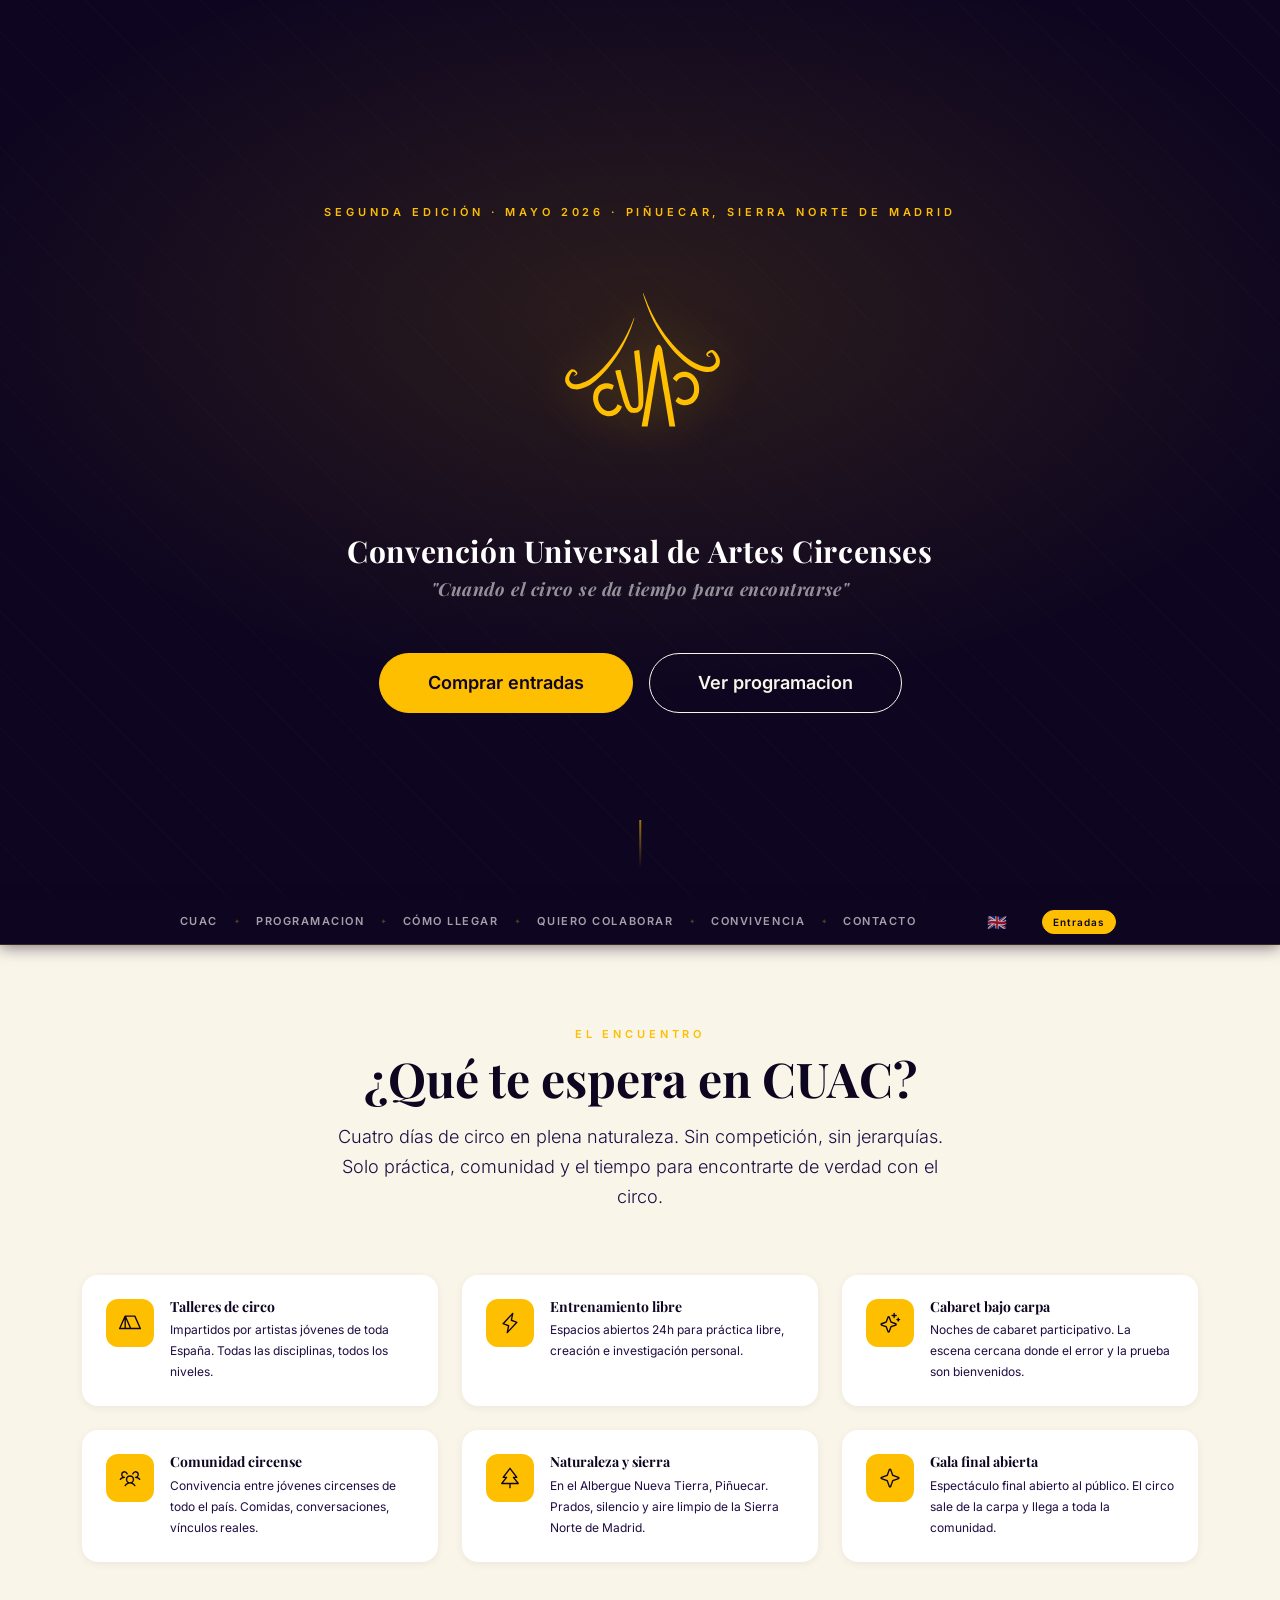
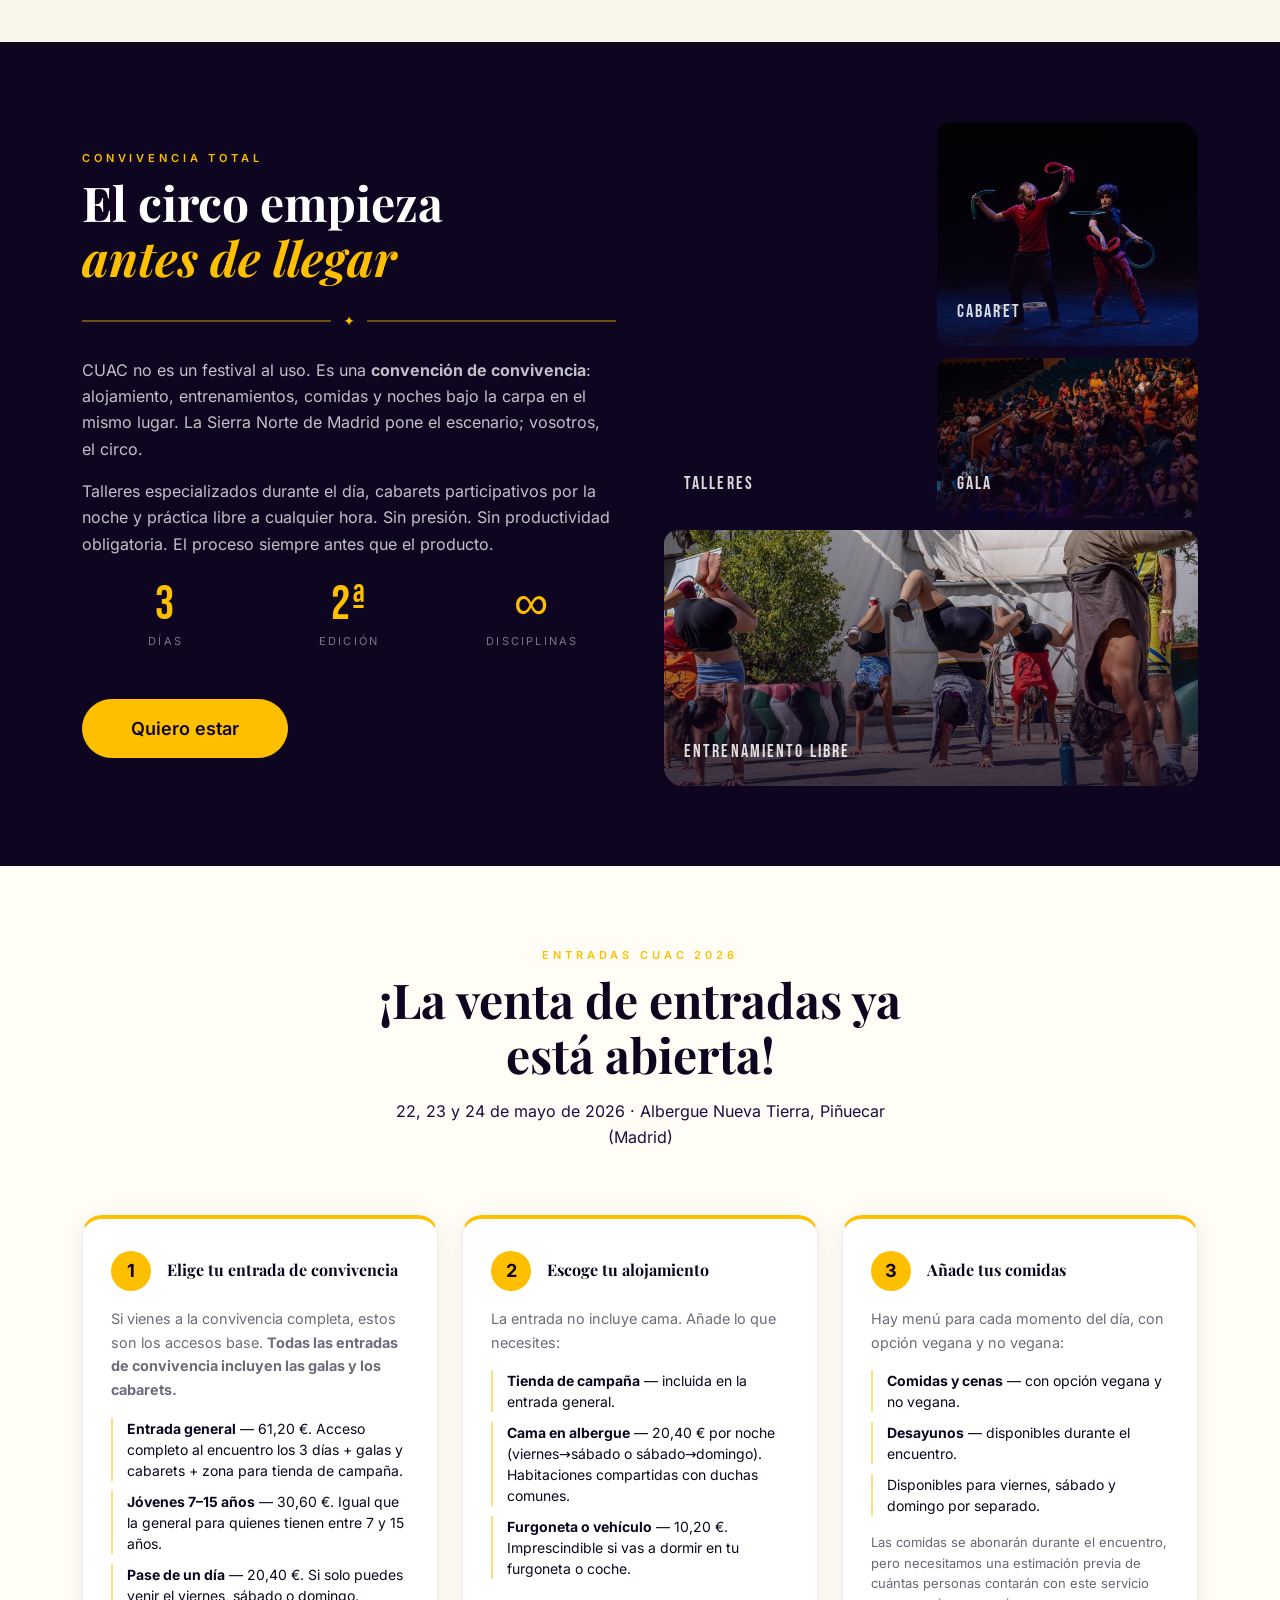
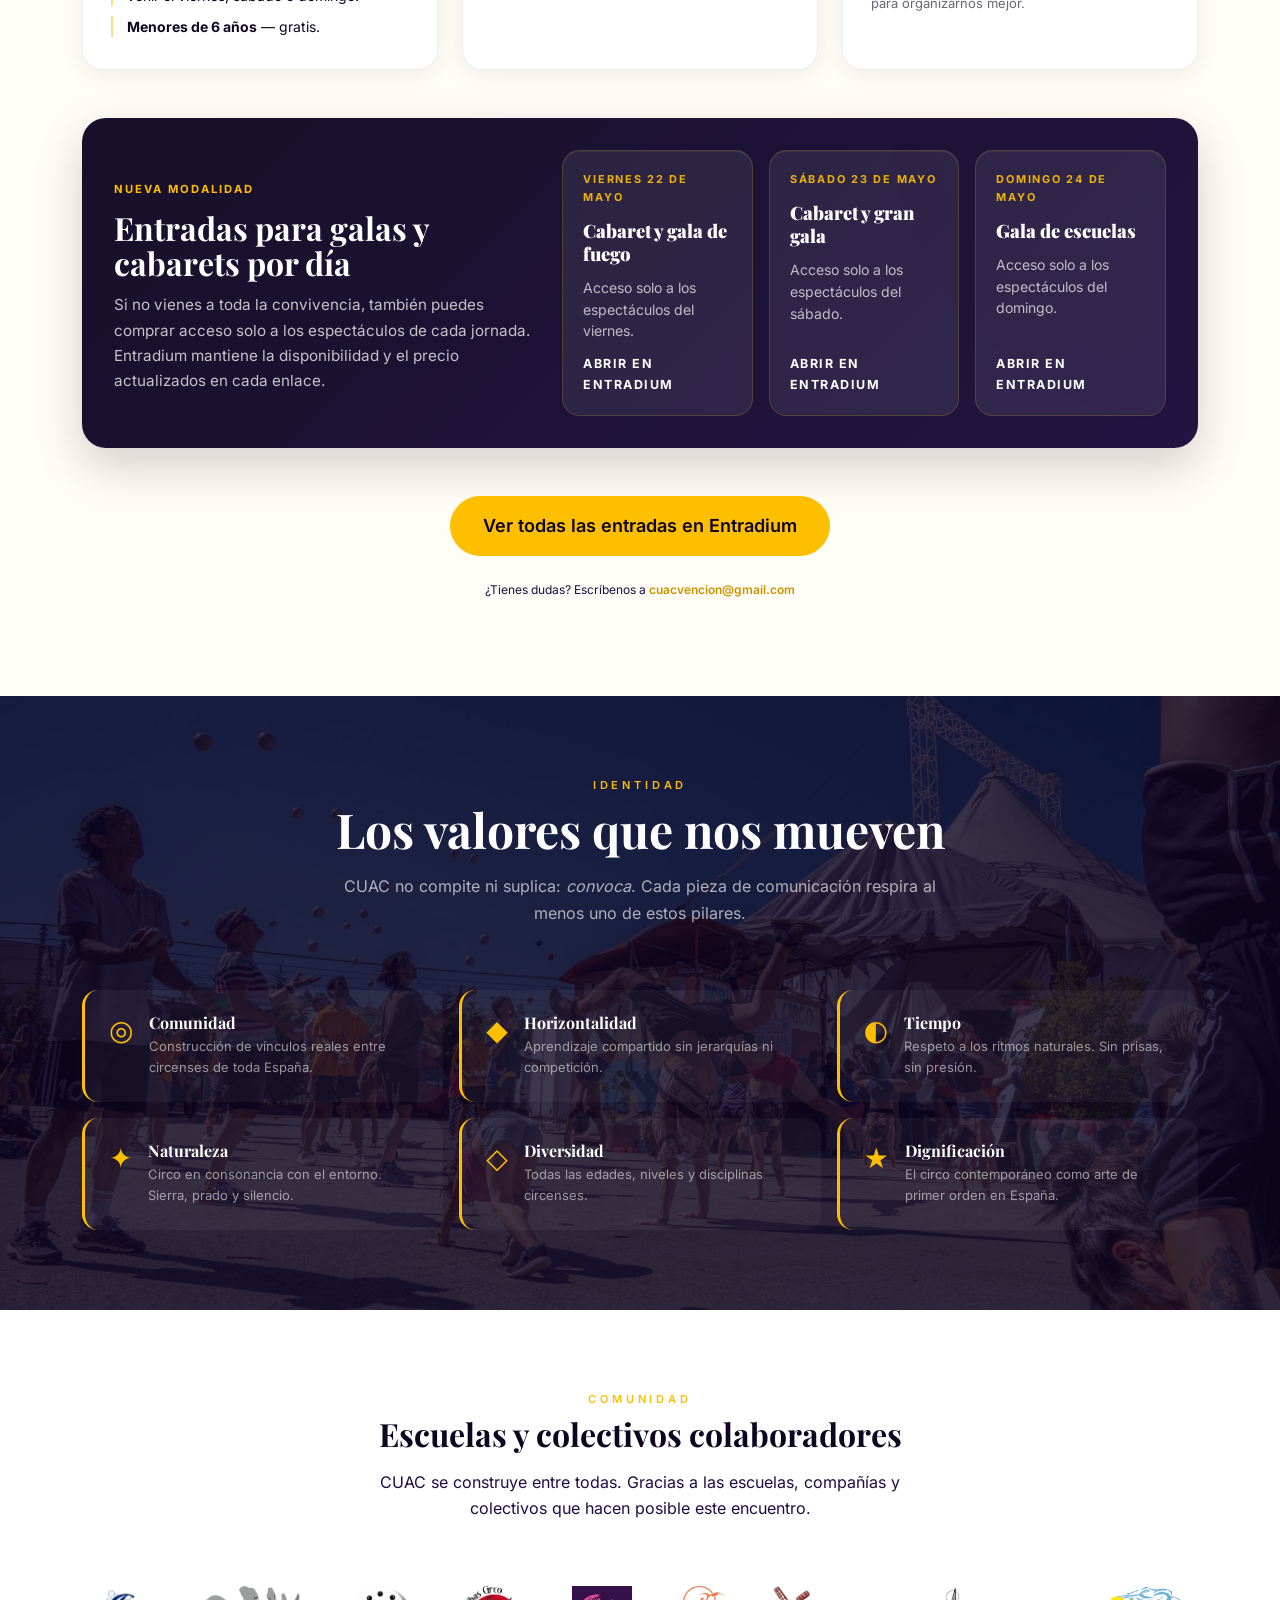
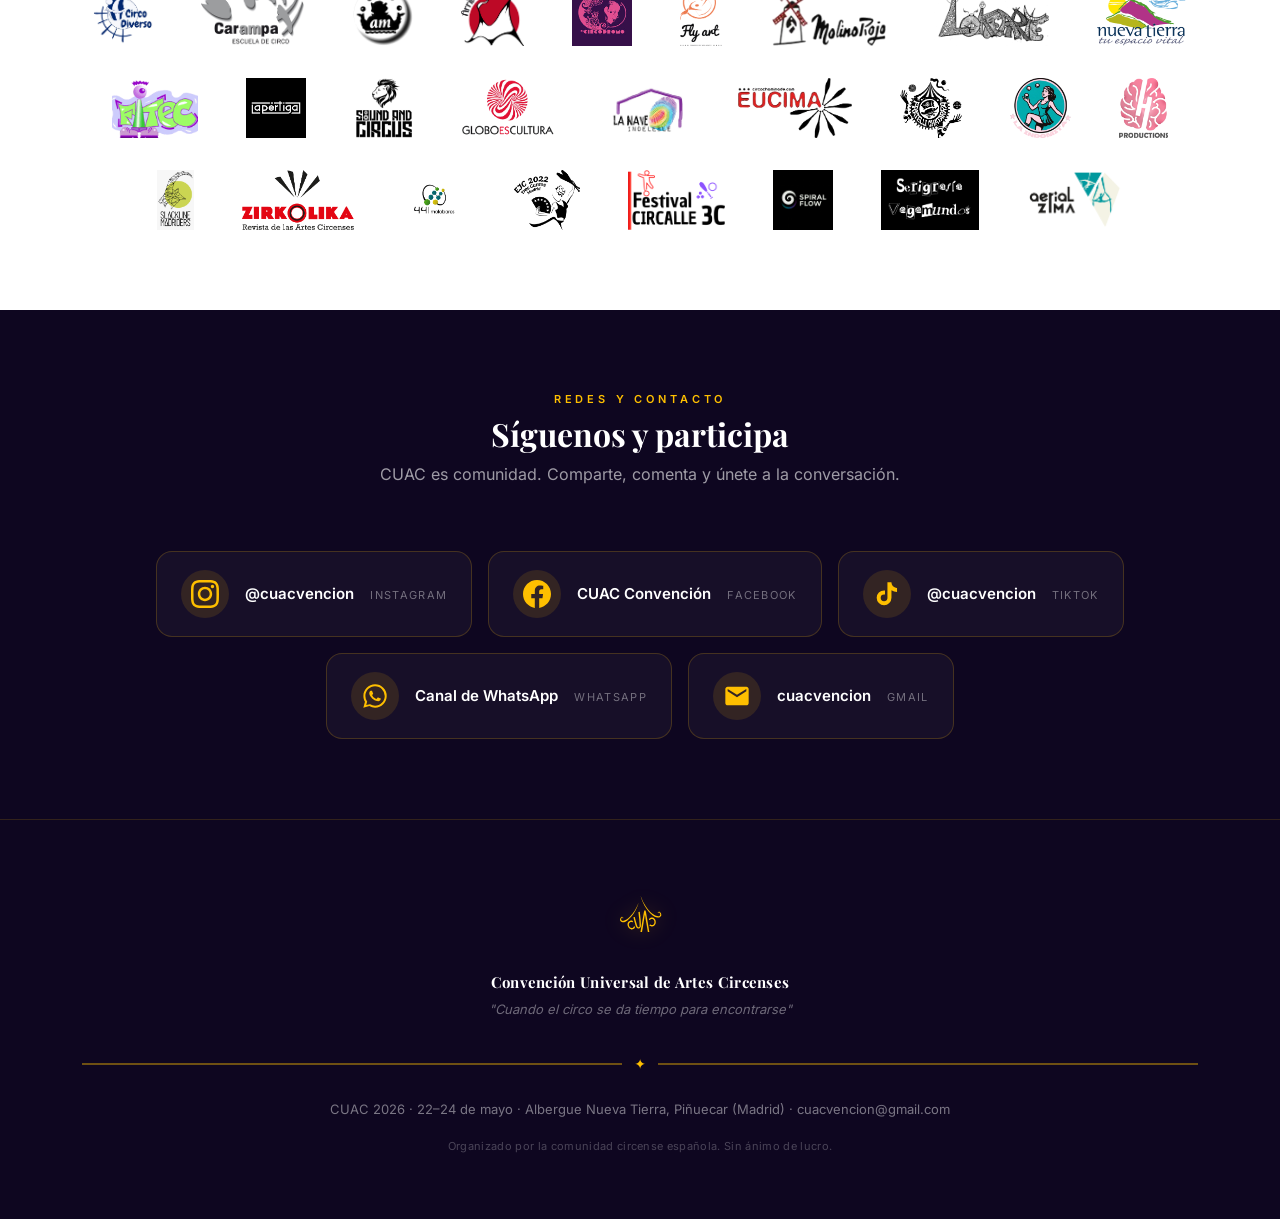
==== commit a6738512: "Deploy cuac 388e170ff52b2a88c704bd8e54340d5548a8a998" ====
--- a/index.html
+++ b/index.html
@@ -36,6 +36,6 @@
 </style><link rel="stylesheet" href="styles-MBA2YXZ5.css" media="print" onload="this.media='all'"><noscript><link rel="stylesheet" href="styles-MBA2YXZ5.css"></noscript><style ng-app-id="ng">.mobile-nav__bar[_ngcontent-ng-c1588148874]{position:fixed;top:0;left:0;right:0;z-index:1050;display:flex;align-items:center;justify-content:space-between;height:3rem;padding:0 1rem;background-color:#0e0620;border-bottom:1px solid rgba(254,191,0,.18);box-shadow:0 2px 12px #0e062099}.mobile-nav__brand[_ngcontent-ng-c1588148874]{font-family:Playfair Display,serif;font-weight:700;font-size:1.125rem;color:#febf00;text-decoration:none;letter-spacing:.04em}.mobile-nav__brand[_ngcontent-ng-c1588148874]:hover{color:#ffd84d}.mobile-nav__toggle[_ngcontent-ng-c1588148874]{display:flex;align-items:center;justify-content:center;width:2.25rem;height:2.25rem;padding:0;border:none;background:transparent;cursor:pointer;-webkit-tap-highlight-color:transparent}.mobile-nav__icon[_ngcontent-ng-c1588148874]{display:flex;flex-direction:column;justify-content:center;align-items:center;width:1.5rem;height:1.25rem;position:relative}.mobile-nav__icon[_ngcontent-ng-c1588148874]   span[_ngcontent-ng-c1588148874]{display:block;width:100%;height:2px;background-color:#febf00;border-radius:1px;transition:transform .3s ease,opacity .2s ease;position:absolute}.mobile-nav__icon[_ngcontent-ng-c1588148874]   span[_ngcontent-ng-c1588148874]:nth-child(1){top:0}.mobile-nav__icon[_ngcontent-ng-c1588148874]   span[_ngcontent-ng-c1588148874]:nth-child(2){top:50%;transform:translateY(-50%)}.mobile-nav__icon[_ngcontent-ng-c1588148874]   span[_ngcontent-ng-c1588148874]:nth-child(3){bottom:0}.mobile-nav__icon.is-open[_ngcontent-ng-c1588148874]   span[_ngcontent-ng-c1588148874]:nth-child(1){top:50%;transform:translateY(-50%) rotate(45deg)}.mobile-nav__icon.is-open[_ngcontent-ng-c1588148874]   span[_ngcontent-ng-c1588148874]:nth-child(2){opacity:0}.mobile-nav__icon.is-open[_ngcontent-ng-c1588148874]   span[_ngcontent-ng-c1588148874]:nth-child(3){bottom:auto;top:50%;transform:translateY(-50%) rotate(-45deg)}.mobile-nav__backdrop[_ngcontent-ng-c1588148874]{position:fixed;inset:0;z-index:1040;background:#0e0620b3;-webkit-backdrop-filter:blur(4px);backdrop-filter:blur(4px);animation:_ngcontent-ng-c1588148874_mobileNavFadeIn .25s ease}.mobile-nav__panel[_ngcontent-ng-c1588148874]{position:fixed;top:3rem;right:0;width:min(80vw,20rem);height:calc(100vh - 3rem - env(safe-area-inset-bottom,0px));z-index:1060;background-color:#0e0620;border-left:1px solid rgba(254,191,0,.15);display:flex;flex-direction:column;padding:1.5rem 0 calc(1.5rem + env(safe-area-inset-bottom,0px));box-sizing:border-box;overflow-y:auto;animation:_ngcontent-ng-c1588148874_mobileNavSlideIn .3s ease}.mobile-nav__list[_ngcontent-ng-c1588148874]{list-style:none;padding:0;margin:0;flex:1}.mobile-nav__link[_ngcontent-ng-c1588148874]{display:block;padding:.875rem 1.5rem;font-family:Inter,sans-serif;font-size:.8125rem;font-weight:600;letter-spacing:.12em;text-transform:uppercase;color:#fff9;text-decoration:none;border-left:3px solid transparent;transition:color .2s,border-color .2s,background-color .2s}.mobile-nav__link[_ngcontent-ng-c1588148874]:hover{color:#febf00;background-color:#febf000d}.mobile-nav__link.is-active[_ngcontent-ng-c1588148874]{color:#febf00;border-left-color:#febf00;background-color:#febf0014}.mobile-nav__footer[_ngcontent-ng-c1588148874]{display:flex;align-items:center;justify-content:space-between;padding:1rem 1.5rem 0;border-top:1px solid rgba(254,191,0,.12);margin-top:auto}.mobile-nav__tickets[_ngcontent-ng-c1588148874]{font-size:.6875rem!important;letter-spacing:.1em;padding:.35em 1.25em!important;border-radius:50rem!important;white-space:nowrap}@keyframes _ngcontent-ng-c1588148874_mobileNavFadeIn{0%{opacity:0}to{opacity:1}}@keyframes _ngcontent-ng-c1588148874_mobileNavSlideIn{0%{transform:translate(100%)}to{transform:translate(0)}}</style><style ng-app-id="ng">.py-section[_ngcontent-ng-c723295591]{padding-top:5rem;padding-bottom:5rem}@media(max-width:767px){.py-section[_ngcontent-ng-c723295591]{padding-top:3rem;padding-bottom:3rem}}.landing-hero[_ngcontent-ng-c723295591]{position:relative;min-height:100dvh;display:flex;align-items:center;background-color:#0e0620;color:#fff;overflow:hidden;padding:6rem 0 5rem}.landing-hero__carousel[_ngcontent-ng-c723295591]{position:absolute;inset:0;z-index:0}.landing-hero__slide[_ngcontent-ng-c723295591]{position:absolute;inset:0;opacity:0;transition:opacity 1.2s ease-in-out}.landing-hero__slide.is-active.is-loaded[_ngcontent-ng-c723295591]{opacity:1}.landing-hero__slide-img[_ngcontent-ng-c723295591]{width:100%;height:100%;object-fit:cover;object-position:center;-webkit-user-select:none;user-select:none;pointer-events:none;display:block}.landing-hero__overlay[_ngcontent-ng-c723295591]{position:absolute;inset:0;background:linear-gradient(to bottom,#0e06208c,#0e062059 40%,#0e0620a6)}.landing-hero__bg-texture[_ngcontent-ng-c723295591]{position:absolute;inset:0;pointer-events:none;z-index:1;background:radial-gradient(ellipse 80% 60% at 50% 35%,rgba(254,191,0,.12) 0%,transparent 70%),repeating-linear-gradient(45deg,transparent,transparent 40px,rgba(254,191,0,.025) 40px,rgba(254,191,0,.025) 41px)}.landing-hero__logo[_ngcontent-ng-c723295591]{width:clamp(120px,20vw,210px);height:auto;aspect-ratio:200/250;color:#febf00;filter:drop-shadow(0 0 24px rgba(254,191,0,.35))}.landing-hero__brand-name[_ngcontent-ng-c723295591]{font-family:Playfair Display,serif;font-size:clamp(1.25rem,3.5vw,1.875rem);font-weight:700;color:#fff;letter-spacing:.02em;line-height:1.3}.landing-hero__tagline[_ngcontent-ng-c723295591]{font-style:italic;font-family:Playfair Display,serif;font-size:clamp(.875rem,2vw,1.125rem);color:#ffffff8c;letter-spacing:.03em}.landing-hero__scroll[_ngcontent-ng-c723295591]{position:absolute;bottom:2rem;left:50%;transform:translate(-50%);display:flex;flex-direction:column;align-items:center;gap:.5rem;z-index:2}.landing-hero__scroll-line[_ngcontent-ng-c723295591]{display:block;width:1.5px;height:3rem;background:linear-gradient(to bottom,rgba(254,191,0,.6),transparent);animation:_ngcontent-ng-c723295591_scrollPulse 2s ease-in-out infinite}.landing-subnav[_ngcontent-ng-c723295591]{position:sticky;top:0;z-index:100;background-color:#0e0620;border-bottom:1px solid rgba(254,191,0,.18);box-shadow:0 2px 16px #0e06208c}.landing-subnav__inner[_ngcontent-ng-c723295591]{display:flex;align-items:center;justify-content:center;flex-wrap:wrap;gap:0;min-height:2.75rem;padding:0 1.5rem}@media(max-width:575px){.landing-subnav__inner[_ngcontent-ng-c723295591]{justify-content:flex-start;overflow-x:auto;flex-wrap:nowrap;padding:0 1rem;scrollbar-width:none}.landing-subnav__inner[_ngcontent-ng-c723295591]::-webkit-scrollbar{display:none}}.landing-subnav__link[_ngcontent-ng-c723295591]{display:inline-flex;align-items:center;height:2.75rem;padding:0 1rem;font-family:Inter,sans-serif;font-size:.6875rem;font-weight:600;letter-spacing:.14em;text-transform:uppercase;color:#ffffff9e;text-decoration:none;white-space:nowrap;transition:color .2s;border-bottom:2px solid transparent;margin-bottom:-1px}.landing-subnav__link[_ngcontent-ng-c723295591]:hover{color:#febf00;border-bottom-color:#febf0073}.landing-subnav__link.is-active[_ngcontent-ng-c723295591]{color:#febf00;border-bottom-color:#febf00}@media(max-width:575px){.landing-subnav__link[_ngcontent-ng-c723295591]{padding:0 .75rem;font-size:.625rem}}.landing-subnav__sep[_ngcontent-ng-c723295591]{font-size:.45rem;color:#febf004d;pointer-events:none;flex-shrink:0}.landing-subnav__sep--spacer[_ngcontent-ng-c723295591]{flex:1;min-width:1.5rem;max-width:3rem}@media(max-width:575px){.landing-subnav__sep[_ngcontent-ng-c723295591]{display:none}}.landing-subnav__btn[_ngcontent-ng-c723295591]{margin-left:.5rem;font-size:.625rem!important;letter-spacing:.1em;padding:.3em 1em!important;border-radius:50rem!important;white-space:nowrap;flex-shrink:0}@keyframes _ngcontent-ng-c723295591_scrollPulse{0%,to{opacity:.6;transform:scaleY(1)}50%{opacity:1;transform:scaleY(1.15)}}.landing-countdown__headline[_ngcontent-ng-c723295591]{font-size:.6875rem;letter-spacing:.35em;text-transform:uppercase;color:#febf00;font-weight:600;margin-bottom:1.25rem}.landing-countdown__units[_ngcontent-ng-c723295591]{display:flex;align-items:center;justify-content:center;gap:.75rem;flex-wrap:wrap}.landing-countdown__unit[_ngcontent-ng-c723295591]{display:flex;flex-direction:column;align-items:center;min-width:4.5rem;background:#ffffff0f;border:1px solid rgba(254,191,0,.2);border-radius:1rem;padding:1rem .75rem .75rem;-webkit-backdrop-filter:blur(8px);backdrop-filter:blur(8px)}@media(max-width:575.98px){.landing-countdown__unit[_ngcontent-ng-c723295591]{min-width:3rem;padding:.5rem .4rem .4rem;border-radius:.625rem}}.landing-countdown__value[_ngcontent-ng-c723295591]{font-family:Bebas Neue,sans-serif;font-size:clamp(2.5rem,7vw,4rem);line-height:1;color:#febf00;letter-spacing:.04em}@media(max-width:575.98px){.landing-countdown__value[_ngcontent-ng-c723295591]{font-size:1.75rem}}.landing-countdown__label[_ngcontent-ng-c723295591]{font-size:.625rem;letter-spacing:.2em;text-transform:uppercase;color:#ffffff73;margin-top:.25rem}.landing-countdown__sep[_ngcontent-ng-c723295591]{font-family:Bebas Neue,sans-serif;font-size:3rem;color:#febf0066;line-height:1;margin-top:-.75rem;align-self:center}.landing-stat__value[_ngcontent-ng-c723295591]{font-family:Bebas Neue,sans-serif;font-size:3rem;line-height:1;color:#febf00;letter-spacing:.05em}.landing-stat__label[_ngcontent-ng-c723295591]{font-size:.6875rem;letter-spacing:.2em;text-transform:uppercase;color:#ffffff73;margin-top:.2rem}.landing-mosaic[_ngcontent-ng-c723295591]{display:grid;grid-template-columns:1fr 1fr;grid-template-rows:14rem 10rem 16rem;gap:.75rem;border-radius:1.25rem;overflow:hidden}@media(max-width:575px){.landing-mosaic[_ngcontent-ng-c723295591]{grid-template-rows:10rem 8rem 12rem}}.landing-mosaic__item[_ngcontent-ng-c723295591]{border-radius:.875rem;display:flex;align-items:flex-end;padding:1.25rem;position:relative;overflow:hidden}.landing-mosaic__item--tall[_ngcontent-ng-c723295591]{grid-row:span 2}.landing-mosaic__item--wide[_ngcontent-ng-c723295591]{grid-column:span 2}.landing-mosaic__video[_ngcontent-ng-c723295591]{position:absolute;inset:0;width:100%;height:100%;object-fit:cover;z-index:0}.landing-mosaic__video-overlay[_ngcontent-ng-c723295591]{position:absolute;inset:0;background:linear-gradient(to top,#0e0620b3,#0e062040 60%,#0e06201a);z-index:1}.landing-mosaic__label[_ngcontent-ng-c723295591]{font-family:Bebas Neue,sans-serif;font-size:1.1rem;letter-spacing:.12em;text-transform:uppercase;color:#ffffffd9;position:relative;z-index:2}.landing-mosaic__label.text-midnight[_ngcontent-ng-c723295591]{color:#0e0620cc}.landing-ticket-step[_ngcontent-ng-c723295591]{background:#fff;border-radius:1.25rem;border:1.5px solid rgba(14,6,32,.07);border-top:4px solid #FEBF00;box-shadow:0 4px 24px #0e062012;padding:2rem 1.75rem;height:100%;display:flex;flex-direction:column;gap:1rem;transition:transform .2s,box-shadow .2s}.landing-ticket-step[_ngcontent-ng-c723295591]:hover{transform:translateY(-4px);box-shadow:0 12px 36px #0e06201f}.landing-ticket-step__header[_ngcontent-ng-c723295591]{display:flex;align-items:center;gap:1rem}.landing-ticket-step__number[_ngcontent-ng-c723295591]{display:inline-flex;align-items:center;justify-content:center;flex-shrink:0;width:2.5rem;height:2.5rem;border-radius:50%;background:#febf00;color:#0e0620;font-family:Inter,sans-serif;font-size:1.125rem;font-weight:700;line-height:1}.landing-ticket-step__title[_ngcontent-ng-c723295591]{font-size:1rem;font-weight:700;color:#0e0620;margin:0;line-height:1.3}.landing-ticket-step__intro[_ngcontent-ng-c723295591]{font-size:.9rem;color:#0e062099;margin:0}.landing-ticket-step__list[_ngcontent-ng-c723295591]{margin:0;display:flex;flex-direction:column;gap:.625rem}.landing-ticket-step__list[_ngcontent-ng-c723295591]   li[_ngcontent-ng-c723295591]{font-size:.875rem;color:#0e0620;padding-left:.875rem;border-left:2.5px solid rgba(254,191,0,.5);line-height:1.5}.landing-ticket-step__note[_ngcontent-ng-c723295591]{margin:0;font-size:.8125rem;line-height:1.55;color:#0e06209e}.landing-ticket-mode[_ngcontent-ng-c723295591]{padding:2rem;border-radius:1.5rem;background:linear-gradient(135deg,#0e0620f5,#190b3af5),radial-gradient(circle at top right,rgba(254,191,0,.16),transparent 38%);color:#fff;box-shadow:0 18px 48px #0e06202e}@media(max-width:767px){.landing-ticket-mode[_ngcontent-ng-c723295591]{padding:1.5rem}}.landing-ticket-mode__eyebrow[_ngcontent-ng-c723295591]{display:inline-block;margin-bottom:.75rem;font-size:.7rem;font-weight:700;letter-spacing:.18em;text-transform:uppercase;color:#febf00}.landing-ticket-mode__title[_ngcontent-ng-c723295591]{margin:0 0 .75rem;font-size:clamp(1.45rem,2.6vw,2rem);line-height:1.1;color:#fff}.landing-ticket-mode__body[_ngcontent-ng-c723295591]{max-width:34rem;font-size:.95rem;line-height:1.65;color:#ffffffbf}.landing-session-ticket[_ngcontent-ng-c723295591]{display:flex;flex-direction:column;gap:.75rem;min-height:100%;padding:1.25rem;border-radius:1.1rem;background:#ffffff14;border:1px solid rgba(254,191,0,.18);color:#fff;text-decoration:none;box-shadow:inset 0 1px #ffffff0f;transition:transform .2s ease,border-color .2s ease,background-color .2s ease}.landing-session-ticket[_ngcontent-ng-c723295591]:hover{transform:translateY(-4px);border-color:#febf0080;background:#ffffff1f}.landing-session-ticket__day[_ngcontent-ng-c723295591]{font-size:.68rem;font-weight:700;letter-spacing:.16em;text-transform:uppercase;color:#febf00eb}.landing-session-ticket__title[_ngcontent-ng-c723295591]{font-family:Playfair Display,serif;font-size:1.15rem;line-height:1.25;color:#fff}.landing-session-ticket__desc[_ngcontent-ng-c723295591]{flex:1;font-size:.88rem;line-height:1.55;color:#ffffffb3}.landing-session-ticket__cta[_ngcontent-ng-c723295591]{font-size:.78rem;font-weight:700;letter-spacing:.12em;text-transform:uppercase;color:#fff}.landing-valores[_ngcontent-ng-c723295591]{position:relative;background-image:url(/img/valores.jpg);background-size:cover;background-position:center}.landing-valores[_ngcontent-ng-c723295591]:before{content:"";position:absolute;inset:0;background:#0e0620d1;z-index:0}.landing-valores[_ngcontent-ng-c723295591] > .container[_ngcontent-ng-c723295591]{position:relative;z-index:1}.landing-value-card[_ngcontent-ng-c723295591]{display:flex;align-items:flex-start;gap:1rem;padding:1.5rem;border-radius:1rem;border-left:3px solid #FEBF00;background:#ffffff0a;transition:background .2s}.landing-value-card[_ngcontent-ng-c723295591]:hover{background:#febf0012}.landing-value-card__glyph[_ngcontent-ng-c723295591]{font-size:1.75rem;color:#febf00;line-height:1;flex-shrink:0;margin-top:.1rem}.landing-value-card__name[_ngcontent-ng-c723295591]{font-family:Playfair Display,serif;font-size:1rem;font-weight:700;color:#fff;margin-bottom:.25rem}.landing-value-card__desc[_ngcontent-ng-c723295591]{font-size:.8125rem;color:#ffffff8c;line-height:1.6;margin:0}.landing-channel-card[_ngcontent-ng-c723295591]{display:flex;align-items:center;gap:1rem;padding:1.125rem 1.5rem;border-radius:1rem;border:1.5px solid rgba(254,191,0,.2);background:#ffffff0a;text-decoration:none;transition:border-color .2s,background .2s,transform .2s;min-width:220px}.landing-channel-card[_ngcontent-ng-c723295591]:hover{border-color:#febf00;background:#febf0014;transform:translateY(-2px)}.landing-channel-card__icon[_ngcontent-ng-c723295591]{width:3rem;height:3rem;min-width:3rem;background:#febf001f;border-radius:50%;display:flex;align-items:center;justify-content:center;color:#febf00}.landing-channel-card__handle[_ngcontent-ng-c723295591]{display:block;font-weight:600;font-size:.9375rem;color:#fff}.landing-channel-card__net[_ngcontent-ng-c723295591]{display:block;font-size:.6875rem;letter-spacing:.12em;text-transform:uppercase;color:#fff6;margin-top:.1rem}.landing-footer[_ngcontent-ng-c723295591]{background:#0e0620;border-top:1.5px solid rgba(254,191,0,.15);padding:4rem 0 3rem}.landing-footer__logo[_ngcontent-ng-c723295591]{width:3.5rem;height:auto;aspect-ratio:200/250;color:#febf00;filter:drop-shadow(0 0 10px rgba(254,191,0,.3))}.landing-footer__brand[_ngcontent-ng-c723295591]{font-family:Playfair Display,serif;font-size:.9375rem;font-weight:700;color:#fff;letter-spacing:.02em}.landing-footer__tagline[_ngcontent-ng-c723295591]{font-style:italic;font-size:.8125rem;color:#fff6}.landing-footer__copy[_ngcontent-ng-c723295591]{font-size:.8125rem;color:#ffffff73}.landing-footer__copy[_ngcontent-ng-c723295591]   a[_ngcontent-ng-c723295591]{color:#c99400;text-decoration:underline}.landing-footer__copy[_ngcontent-ng-c723295591]   a[_ngcontent-ng-c723295591]:hover{color:#febf00}.landing-footer__legal[_ngcontent-ng-c723295591]{font-size:.6875rem;color:#ffffff40;letter-spacing:.03em}</style><style ng-app-id="ng">.lang-switcher[_ngcontent-ng-c398097286]{display:inline-flex;align-items:center;gap:.3rem;background:none;border:none;padding:.2rem .4rem;border-radius:4px;cursor:pointer;color:inherit;opacity:.72;transition:opacity .2s;flex-shrink:0}.lang-switcher[_ngcontent-ng-c398097286]:hover{opacity:1}.lang-switcher__flag[_ngcontent-ng-c398097286]{font-size:1rem;line-height:1}.lang-switcher__code[_ngcontent-ng-c398097286]{font-size:.625rem;font-weight:700;letter-spacing:.1em;text-transform:uppercase}</style><meta property="og:title" content="CUAC 2026 — Convención Universal de Artes Circenses | CUAC 2026"><meta property="og:description" content="22–24 de mayo en el Albergue Nueva Tierra, Sierra Norte de Madrid. Talleres, entrenamiento libre, cabaret bajo carpa y comunidad circense."><meta property="og:url" content="https://cuacvencion.org/"><meta name="twitter:title" content="CUAC 2026 — Convención Universal de Artes Circenses | CUAC 2026"><meta name="twitter:description" content="22–24 de mayo en el Albergue Nueva Tierra, Sierra Norte de Madrid. Talleres, entrenamiento libre, cabaret bajo carpa y comunidad circense."><meta name="twitter:image" content="https://cuacvencion.org/img/og-image.jpg"><link rel="canonical" href="https://cuacvencion.org/"><script id="jsonld-event" type="application/ld+json">{"@context":"https://schema.org","@type":"Event","name":"CUAC 2026 — Convención Universal de Artes Circenses","startDate":"2026-05-22T16:30:00+02:00","endDate":"2026-05-24T22:00:00+02:00","eventStatus":"https://schema.org/EventScheduled","eventAttendanceMode":"https://schema.org/OfflineEventAttendanceMode","location":{"@type":"Place","name":"Albergue Nueva Tierra","address":{"@type":"PostalAddress","addressLocality":"Piñuecar","addressRegion":"Comunidad de Madrid","addressCountry":"ES"},"geo":{"@type":"GeoCoordinates","latitude":41.0556,"longitude":-3.5861}},"organizer":{"@type":"Organization","name":"CUAC — Convención Universal de Artes Circenses","url":"https://cuacvencion.org"},"offers":{"@type":"Offer","priceCurrency":"EUR","price":"61.20","availability":"https://schema.org/InStock","validFrom":"2025-01-01"},"image":"https://cuacvencion.org/img/og-image.jpg","description":"Convención de artes circenses para la comunidad del circo joven español. Talleres especializados, entrenamiento libre, cabaret y espectáculos.","inLanguage":"es","isAccessibleForFree":false}</script><script id="jsonld-organization" type="application/ld+json">{"@context":"https://schema.org","@type":"Organization","name":"CUAC — Convención Universal de Artes Circenses","url":"https://cuacvencion.org","logo":"https://cuacvencion.org/img/logo.png","email":"cuacvencion@gmail.com","sameAs":["https://www.instagram.com/cuacvencion","https://www.facebook.com/profile.php?id=61572730027794","https://www.tiktok.com/@cuacvencion"]}</script><style ng-app-id="ng">[_nghost-ng-c572653062]{display:inline-block;width:var(--ng-icon__size, 1em);height:var(--ng-icon__size, 1em);line-height:initial;vertical-align:initial;overflow:hidden}[_nghost-ng-c572653062]     svg{width:inherit;height:inherit;vertical-align:inherit}@layer ng-icon{[_nghost-ng-c572653062]{color:var(--ng-icon__color, currentColor)}}</style></head>
 <body>
   <app-root ng-version="21.2.14" ng-server-context="ssg"><app-mobile-nav _nghost-ng-c1588148874><div _ngcontent-ng-c1588148874 class="mobile-nav d-md-none"><div _ngcontent-ng-c1588148874 class="mobile-nav__bar"><a _ngcontent-ng-c1588148874 routerlink="/" class="mobile-nav__brand" href="/">CUAC</a><button _ngcontent-ng-c1588148874 type="button" aria-label="Toggle navigation" class="mobile-nav__toggle" aria-expanded="false"><span _ngcontent-ng-c1588148874 class="mobile-nav__icon"><span _ngcontent-ng-c1588148874></span><span _ngcontent-ng-c1588148874></span><span _ngcontent-ng-c1588148874></span></span></button></div><!----></div></app-mobile-nav><main><router-outlet></router-outlet><app-landing _nghost-ng-c723295591><section _ngcontent-ng-c723295591 class="landing-hero"><div _ngcontent-ng-c723295591 aria-hidden="true" class="landing-hero__carousel"><div _ngcontent-ng-c723295591 class="landing-hero__slide is-active"><picture _ngcontent-ng-c723295591><source _ngcontent-ng-c723295591 media="(max-width: 767px)" srcset="img/carrusel/mobile/carrusel1.jpg"><img _ngcontent-ng-c723295591 decoding="async" class="landing-hero__slide-img" src="img/carrusel/carrusel1.jpg" alt loading="eager" fetchpriority="high"></picture></div><div _ngcontent-ng-c723295591 class="landing-hero__slide"><picture _ngcontent-ng-c723295591><source _ngcontent-ng-c723295591 media="(max-width: 767px)" srcset="img/carrusel/mobile/carrusel2.jpg"><img _ngcontent-ng-c723295591 decoding="async" class="landing-hero__slide-img" src="img/carrusel/carrusel2.jpg" alt loading="lazy"></picture></div><div _ngcontent-ng-c723295591 class="landing-hero__slide"><picture _ngcontent-ng-c723295591><source _ngcontent-ng-c723295591 media="(max-width: 767px)" srcset="img/carrusel/mobile/carrusel3.jpg"><img _ngcontent-ng-c723295591 decoding="async" class="landing-hero__slide-img" src="img/carrusel/carrusel3.jpg" alt loading="lazy"></picture></div><div _ngcontent-ng-c723295591 class="landing-hero__slide"><picture _ngcontent-ng-c723295591><source _ngcontent-ng-c723295591 media="(max-width: 767px)" srcset="img/carrusel/mobile/carrusel4.jpg"><img _ngcontent-ng-c723295591 decoding="async" class="landing-hero__slide-img" src="img/carrusel/carrusel4.jpg" alt loading="lazy"></picture></div><div _ngcontent-ng-c723295591 class="landing-hero__slide"><picture _ngcontent-ng-c723295591><source _ngcontent-ng-c723295591 media="(max-width: 767px)" srcset="img/carrusel/mobile/carrusel5.jpg"><img _ngcontent-ng-c723295591 decoding="async" class="landing-hero__slide-img" src="img/carrusel/carrusel5.jpg" alt loading="lazy"></picture></div><div _ngcontent-ng-c723295591 class="landing-hero__slide"><picture _ngcontent-ng-c723295591><source _ngcontent-ng-c723295591 media="(max-width: 767px)" srcset="img/carrusel/mobile/carrusel6.jpg"><img _ngcontent-ng-c723295591 decoding="async" class="landing-hero__slide-img" src="img/carrusel/carrusel6.jpg" alt loading="lazy"></picture></div><div _ngcontent-ng-c723295591 class="landing-hero__slide"><picture _ngcontent-ng-c723295591><source _ngcontent-ng-c723295591 media="(max-width: 767px)" srcset="img/carrusel/mobile/carrusel7.jpg"><img _ngcontent-ng-c723295591 decoding="async" class="landing-hero__slide-img" src="img/carrusel/carrusel7.jpg" alt loading="lazy"></picture></div><div _ngcontent-ng-c723295591 class="landing-hero__slide"><picture _ngcontent-ng-c723295591><source _ngcontent-ng-c723295591 media="(max-width: 767px)" srcset="img/carrusel/mobile/carrusel8.jpg"><img _ngcontent-ng-c723295591 decoding="async" class="landing-hero__slide-img" src="img/carrusel/carrusel1.jpg" alt loading="lazy"></picture></div><div _ngcontent-ng-c723295591 class="landing-hero__slide"><picture _ngcontent-ng-c723295591><source _ngcontent-ng-c723295591 media="(max-width: 767px)" srcset="img/carrusel/mobile/carrusel9.jpg"><img _ngcontent-ng-c723295591 decoding="async" class="landing-hero__slide-img" src="img/carrusel/carrusel2.jpg" alt loading="lazy"></picture></div><div _ngcontent-ng-c723295591 class="landing-hero__slide"><picture _ngcontent-ng-c723295591><source _ngcontent-ng-c723295591 media="(max-width: 767px)" srcset="img/carrusel/mobile/carrusel11.jpg"><img _ngcontent-ng-c723295591 decoding="async" class="landing-hero__slide-img" src="img/carrusel/carrusel3.jpg" alt loading="lazy"></picture></div><div _ngcontent-ng-c723295591 class="landing-hero__slide"><picture _ngcontent-ng-c723295591><source _ngcontent-ng-c723295591 media="(max-width: 767px)" srcset="img/carrusel/mobile/carrusel12.jpg"><img _ngcontent-ng-c723295591 decoding="async" class="landing-hero__slide-img" src="img/carrusel/carrusel4.jpg" alt loading="lazy"></picture></div><div _ngcontent-ng-c723295591 class="landing-hero__slide"><picture _ngcontent-ng-c723295591><source _ngcontent-ng-c723295591 media="(max-width: 767px)" srcset="img/carrusel/mobile/carrusel13.jpg"><img _ngcontent-ng-c723295591 decoding="async" class="landing-hero__slide-img" src="img/carrusel/carrusel5.jpg" alt loading="lazy"></picture></div><!----><div _ngcontent-ng-c723295591 class="landing-hero__overlay"></div></div><div _ngcontent-ng-c723295591 aria-hidden="true" class="landing-hero__bg-texture"></div><div _ngcontent-ng-c723295591 class="container position-relative z-1"><div _ngcontent-ng-c723295591 class="row justify-content-center text-center"><div _ngcontent-ng-c723295591 class="col-lg-9 col-xl-8"><p _ngcontent-ng-c723295591 class="section-label mb-4"> landing.hero.edition </p><div _ngcontent-ng-c723295591 class="landing-hero__logo mx-auto mb-4" aria-label="landing.hero.logoAriaLabel"><svg _ngcontent-ng-c723295591="" viewBox="0 0 200 250" width="100%" height="100%" aria-hidden="true"><use _ngcontent-ng-c723295591="" href="#cuac-mark"/></svg></div><h1 _ngcontent-ng-c723295591 class="landing-hero__brand-name mb-1"> common.brandName </h1><p _ngcontent-ng-c723295591 class="landing-hero__tagline mb-5"> common.tagline </p><!----><div _ngcontent-ng-c723295591 class="d-flex flex-wrap gap-3 justify-content-center"><a _ngcontent-ng-c723295591 routerlink="/" fragment="entradas" class="btn btn-primary btn-lg px-5" href="/#entradas"> landing.hero.cta </a><a _ngcontent-ng-c723295591 routerlink="/programacion" class="btn btn-outline-light btn-lg px-5" href="/programacion"> landing.hero.ctaProgram </a></div></div></div></div><div _ngcontent-ng-c723295591 aria-hidden="true" class="landing-hero__scroll"><span _ngcontent-ng-c723295591 class="landing-hero__scroll-line"></span></div></section><nav _ngcontent-ng-c723295591 class="landing-subnav d-none d-md-block" aria-label="subnav.ariaLabel"><div _ngcontent-ng-c723295591 class="landing-subnav__inner"><a _ngcontent-ng-c723295591 routerlink="/cuac" class="landing-subnav__link" href="/cuac">CUAC</a><span _ngcontent-ng-c723295591 aria-hidden="true" class="landing-subnav__sep">✦</span><a _ngcontent-ng-c723295591 routerlink="/programacion" class="landing-subnav__link" href="/programacion">subnav.program</a><span _ngcontent-ng-c723295591 aria-hidden="true" class="landing-subnav__sep">✦</span><a _ngcontent-ng-c723295591 routerlink="/donde" class="landing-subnav__link" href="/donde">subnav.howToGet</a><span _ngcontent-ng-c723295591 aria-hidden="true" class="landing-subnav__sep">✦</span><a _ngcontent-ng-c723295591 routerlink="/colaborar" class="landing-subnav__link" href="/colaborar">subnav.collaborate</a><span _ngcontent-ng-c723295591 aria-hidden="true" class="landing-subnav__sep">✦</span><a _ngcontent-ng-c723295591 routerlink="/convivencia" class="landing-subnav__link" href="/convivencia">subnav.coexistence</a><span _ngcontent-ng-c723295591 aria-hidden="true" class="landing-subnav__sep">✦</span><a _ngcontent-ng-c723295591 routerlink="/contacto" class="landing-subnav__link" href="/contacto">subnav.contact</a><span _ngcontent-ng-c723295591 aria-hidden="true" class="landing-subnav__sep landing-subnav__sep--spacer"></span><app-language-switcher _ngcontent-ng-c723295591 class="landing-subnav__lang" _nghost-ng-c398097286><button _ngcontent-ng-c398097286 type="button" class="lang-switcher" aria-label="Switch to English"><span _ngcontent-ng-c398097286 aria-hidden="true" class="lang-switcher__flag">🇬🇧</span><span _ngcontent-ng-c398097286 aria-hidden="true" class="lang-switcher__code">EN</span></button></app-language-switcher><a _ngcontent-ng-c723295591 routerlink="/" fragment="entradas" class="landing-subnav__btn btn btn-primary btn-sm" href="/#entradas">subnav.tickets</a></div></nav><section _ngcontent-ng-c723295591 id="que-te-espera" class="py-section bg-cream"><div _ngcontent-ng-c723295591 class="container"><div _ngcontent-ng-c723295591 class="row justify-content-center mb-5"><div _ngcontent-ng-c723295591 class="col-lg-7 text-center"><span _ngcontent-ng-c723295591 class="section-label">landing.highlights.section</span><h2 _ngcontent-ng-c723295591 class="h1 fw-bold mb-3">landing.highlights.title</h2><p _ngcontent-ng-c723295591 class="lead text-secondary"> landing.highlights.desc </p></div></div><div _ngcontent-ng-c723295591 class="row g-4"><div _ngcontent-ng-c723295591 class="col-12 col-md-6 col-lg-4"><div _ngcontent-ng-c723295591 class="card h-100 border-0 shadow-sm"><div _ngcontent-ng-c723295591 class="card-body d-flex gap-3 p-4"><div _ngcontent-ng-c723295591 aria-hidden="true" class="landing-highlight__icon flex-shrink-0"><ng-icon _ngcontent-ng-c723295591 role="img" _nghost-ng-c572653062 aria-hidden="true" data-ng-icon-ssr><svg xmlns="http://www.w3.org/2000/svg" viewBox="0 0 256 256" fill="currentColor"><path d="M255.31,188.75l-64-144A8,8,0,0,0,184,40H72a8,8,0,0,0-7.27,4.69.21.21,0,0,0,0,.06l0,.12,0,0L.69,188.75A8,8,0,0,0,8,200H248a8,8,0,0,0,7.31-11.25ZM64,184H20.31L64,85.7Zm16,0V85.7L123.69,184Zm61.2,0L84.31,56H178.8l56.89,128Z"/></svg></ng-icon></div><div _ngcontent-ng-c723295591><h3 _ngcontent-ng-c723295591 class="h6 fw-bold mb-1">landing.highlights.0.title</h3><p _ngcontent-ng-c723295591 class="mb-0 text-secondary small lh-lg">landing.highlights.0.desc</p></div></div></div></div><div _ngcontent-ng-c723295591 class="col-12 col-md-6 col-lg-4"><div _ngcontent-ng-c723295591 class="card h-100 border-0 shadow-sm"><div _ngcontent-ng-c723295591 class="card-body d-flex gap-3 p-4"><div _ngcontent-ng-c723295591 aria-hidden="true" class="landing-highlight__icon flex-shrink-0"><ng-icon _ngcontent-ng-c723295591 role="img" _nghost-ng-c572653062 aria-hidden="true" data-ng-icon-ssr><svg xmlns="http://www.w3.org/2000/svg" viewBox="0 0 256 256" fill="currentColor"><path d="M215.79,118.17a8,8,0,0,0-5-5.66L153.18,90.9l14.66-73.33a8,8,0,0,0-13.69-7l-112,120a8,8,0,0,0,3,13l57.63,21.61L88.16,238.43a8,8,0,0,0,13.69,7l112-120A8,8,0,0,0,215.79,118.17ZM109.37,214l10.47-52.38a8,8,0,0,0-5-9.06L62,132.71l84.62-90.66L136.16,94.43a8,8,0,0,0,5,9.06l52.8,19.8Z"/></svg></ng-icon></div><div _ngcontent-ng-c723295591><h3 _ngcontent-ng-c723295591 class="h6 fw-bold mb-1">landing.highlights.1.title</h3><p _ngcontent-ng-c723295591 class="mb-0 text-secondary small lh-lg">landing.highlights.1.desc</p></div></div></div></div><div _ngcontent-ng-c723295591 class="col-12 col-md-6 col-lg-4"><div _ngcontent-ng-c723295591 class="card h-100 border-0 shadow-sm"><div _ngcontent-ng-c723295591 class="card-body d-flex gap-3 p-4"><div _ngcontent-ng-c723295591 aria-hidden="true" class="landing-highlight__icon flex-shrink-0"><ng-icon _ngcontent-ng-c723295591 role="img" _nghost-ng-c572653062 aria-hidden="true" data-ng-icon-ssr><svg xmlns="http://www.w3.org/2000/svg" viewBox="0 0 256 256" fill="currentColor"><path d="M197.58,129.06,146,110l-19-51.62a15.92,15.92,0,0,0-29.88,0L78,110l-51.62,19a15.92,15.92,0,0,0,0,29.88L78,178l19,51.62a15.92,15.92,0,0,0,29.88,0L146,178l51.62-19a15.92,15.92,0,0,0,0-29.88ZM137,164.22a8,8,0,0,0-4.74,4.74L112,223.85,91.78,169A8,8,0,0,0,87,164.22L32.15,144,87,123.78A8,8,0,0,0,91.78,119L112,64.15,132.22,119a8,8,0,0,0,4.74,4.74L191.85,144ZM144,40a8,8,0,0,1,8-8h16V16a8,8,0,0,1,16,0V32h16a8,8,0,0,1,0,16H184V64a8,8,0,0,1-16,0V48H152A8,8,0,0,1,144,40ZM248,88a8,8,0,0,1-8,8h-8v8a8,8,0,0,1-16,0V96h-8a8,8,0,0,1,0-16h8V72a8,8,0,0,1,16,0v8h8A8,8,0,0,1,248,88Z"/></svg></ng-icon></div><div _ngcontent-ng-c723295591><h3 _ngcontent-ng-c723295591 class="h6 fw-bold mb-1">landing.highlights.2.title</h3><p _ngcontent-ng-c723295591 class="mb-0 text-secondary small lh-lg">landing.highlights.2.desc</p></div></div></div></div><div _ngcontent-ng-c723295591 class="col-12 col-md-6 col-lg-4"><div _ngcontent-ng-c723295591 class="card h-100 border-0 shadow-sm"><div _ngcontent-ng-c723295591 class="card-body d-flex gap-3 p-4"><div _ngcontent-ng-c723295591 aria-hidden="true" class="landing-highlight__icon flex-shrink-0"><ng-icon _ngcontent-ng-c723295591 role="img" _nghost-ng-c572653062 aria-hidden="true" data-ng-icon-ssr><svg xmlns="http://www.w3.org/2000/svg" viewBox="0 0 256 256" fill="currentColor"><path d="M244.8,150.4a8,8,0,0,1-11.2-1.6A51.6,51.6,0,0,0,192,128a8,8,0,0,1-7.37-4.89,8,8,0,0,1,0-6.22A8,8,0,0,1,192,112a24,24,0,1,0-23.24-30,8,8,0,1,1-15.5-4A40,40,0,1,1,219,117.51a67.94,67.94,0,0,1,27.43,21.68A8,8,0,0,1,244.8,150.4ZM190.92,212a8,8,0,1,1-13.84,8,57,57,0,0,0-98.16,0,8,8,0,1,1-13.84-8,72.06,72.06,0,0,1,33.74-29.92,48,48,0,1,1,58.36,0A72.06,72.06,0,0,1,190.92,212ZM128,176a32,32,0,1,0-32-32A32,32,0,0,0,128,176ZM72,120a8,8,0,0,0-8-8A24,24,0,1,1,87.24,82a8,8,0,1,0,15.5-4A40,40,0,1,0,37,117.51,67.94,67.94,0,0,0,9.6,139.19a8,8,0,1,0,12.8,9.61A51.6,51.6,0,0,1,64,128,8,8,0,0,0,72,120Z"/></svg></ng-icon></div><div _ngcontent-ng-c723295591><h3 _ngcontent-ng-c723295591 class="h6 fw-bold mb-1">landing.highlights.3.title</h3><p _ngcontent-ng-c723295591 class="mb-0 text-secondary small lh-lg">landing.highlights.3.desc</p></div></div></div></div><div _ngcontent-ng-c723295591 class="col-12 col-md-6 col-lg-4"><div _ngcontent-ng-c723295591 class="card h-100 border-0 shadow-sm"><div _ngcontent-ng-c723295591 class="card-body d-flex gap-3 p-4"><div _ngcontent-ng-c723295591 aria-hidden="true" class="landing-highlight__icon flex-shrink-0"><ng-icon _ngcontent-ng-c723295591 role="img" _nghost-ng-c572653062 aria-hidden="true" data-ng-icon-ssr><svg xmlns="http://www.w3.org/2000/svg" viewBox="0 0 256 256" fill="currentColor"><path d="M230.32,187.09l-46-59.09H208a8,8,0,0,0,6.34-12.88l-80-104a8,8,0,0,0-12.68,0l-80,104A8,8,0,0,0,48,128H71.64l-46,59.09A8,8,0,0,0,32,200h88v40a8,8,0,0,0,16,0V200h88a8,8,0,0,0,6.32-12.91ZM48.36,184l46-59.09A8,8,0,0,0,88,112H64.25L128,29.12,191.75,112H168a8,8,0,0,0-6.31,12.91L207.64,184Z"/></svg></ng-icon></div><div _ngcontent-ng-c723295591><h3 _ngcontent-ng-c723295591 class="h6 fw-bold mb-1">landing.highlights.4.title</h3><p _ngcontent-ng-c723295591 class="mb-0 text-secondary small lh-lg">landing.highlights.4.desc</p></div></div></div></div><div _ngcontent-ng-c723295591 class="col-12 col-md-6 col-lg-4"><div _ngcontent-ng-c723295591 class="card h-100 border-0 shadow-sm"><div _ngcontent-ng-c723295591 class="card-body d-flex gap-3 p-4"><div _ngcontent-ng-c723295591 aria-hidden="true" class="landing-highlight__icon flex-shrink-0"><ng-icon _ngcontent-ng-c723295591 role="img" _nghost-ng-c572653062 aria-hidden="true" data-ng-icon-ssr><svg xmlns="http://www.w3.org/2000/svg" viewBox="0 0 256 256" fill="currentColor"><path d="M229.5,113,166.06,89.94,143,26.5a16,16,0,0,0-30,0L89.94,89.94,26.5,113a16,16,0,0,0,0,30l63.44,23.07L113,229.5a16,16,0,0,0,30,0l23.07-63.44L229.5,143a16,16,0,0,0,0-30ZM157.08,152.3a8,8,0,0,0-4.78,4.78L128,223.9l-24.3-66.82a8,8,0,0,0-4.78-4.78L32.1,128l66.82-24.3a8,8,0,0,0,4.78-4.78L128,32.1l24.3,66.82a8,8,0,0,0,4.78,4.78L223.9,128Z"/></svg></ng-icon></div><div _ngcontent-ng-c723295591><h3 _ngcontent-ng-c723295591 class="h6 fw-bold mb-1">landing.highlights.5.title</h3><p _ngcontent-ng-c723295591 class="mb-0 text-secondary small lh-lg">landing.highlights.5.desc</p></div></div></div></div><!----></div></div></section><section _ngcontent-ng-c723295591 class="landing-experience section-dark py-section"><div _ngcontent-ng-c723295591 class="container"><div _ngcontent-ng-c723295591 class="row align-items-center g-5"><div _ngcontent-ng-c723295591 class="col-lg-6"><span _ngcontent-ng-c723295591 class="section-label">landing.experience.section</span><h2 _ngcontent-ng-c723295591 class="h1 fw-bold text-white mb-4"> landing.experience.title1<br _ngcontent-ng-c723295591><em _ngcontent-ng-c723295591 class="text-gold">landing.experience.title2</em></h2><div _ngcontent-ng-c723295591 aria-hidden="true" class="star-divider my-4">✦</div><p _ngcontent-ng-c723295591 class="mb-3" style="color: rgba(255,255,255,.75);">landing.experience.body1</p><p _ngcontent-ng-c723295591 class="mb-4" style="color: rgba(255,255,255,.75);">landing.experience.body2</p><div _ngcontent-ng-c723295591 class="row g-3 mb-5"><div _ngcontent-ng-c723295591 class="col-4 text-center"><div _ngcontent-ng-c723295591 class="landing-stat__value">3</div><div _ngcontent-ng-c723295591 class="landing-stat__label">landing.experience.stats.days</div></div><div _ngcontent-ng-c723295591 class="col-4 text-center"><div _ngcontent-ng-c723295591 class="landing-stat__value">2ª</div><div _ngcontent-ng-c723295591 class="landing-stat__label">landing.experience.stats.edition</div></div><div _ngcontent-ng-c723295591 class="col-4 text-center"><div _ngcontent-ng-c723295591 class="landing-stat__value">∞</div><div _ngcontent-ng-c723295591 class="landing-stat__label">landing.experience.stats.disciplines</div></div></div><a _ngcontent-ng-c723295591 routerlink="/" fragment="entradas" class="btn btn-primary btn-lg px-5" href="/#entradas"> landing.experience.cta </a></div><div _ngcontent-ng-c723295591 class="col-lg-6"><div _ngcontent-ng-c723295591 class="landing-mosaic"><div _ngcontent-ng-c723295591 class="landing-mosaic__item landing-mosaic__item--tall"><video _ngcontent-ng-c723295591 autoplay playsinline aria-hidden="true" class="landing-mosaic__video" src="vid/talleres/talleres1.mp4"></video><!----><!----><!----><!----><!----><div _ngcontent-ng-c723295591 class="landing-mosaic__video-overlay"></div><span _ngcontent-ng-c723295591 class="landing-mosaic__label">landing.mosaic.talleres</span></div><div _ngcontent-ng-c723295591 class="landing-mosaic__item"><img _ngcontent-ng-c723295591 src="img/cabaret.jpg" class="landing-mosaic__video" alt="landing.mosaic.cabaret"><div _ngcontent-ng-c723295591 class="landing-mosaic__video-overlay"></div><span _ngcontent-ng-c723295591 class="landing-mosaic__label">landing.mosaic.cabaret</span></div><div _ngcontent-ng-c723295591 class="landing-mosaic__item"><img _ngcontent-ng-c723295591 src="img/gala.jpg" class="landing-mosaic__video" alt="landing.mosaic.gala"><div _ngcontent-ng-c723295591 class="landing-mosaic__video-overlay"></div><span _ngcontent-ng-c723295591 class="landing-mosaic__label">landing.mosaic.gala</span></div><div _ngcontent-ng-c723295591 class="landing-mosaic__item landing-mosaic__item--wide"><img _ngcontent-ng-c723295591 src="img/entrenamiento_libre.jpg" class="landing-mosaic__video" alt="landing.mosaic.freeTraining"><div _ngcontent-ng-c723295591 class="landing-mosaic__video-overlay"></div><span _ngcontent-ng-c723295591 class="landing-mosaic__label">landing.mosaic.freeTraining</span></div></div></div></div></div></section><section _ngcontent-ng-c723295591 id="entradas" class="py-section"><div _ngcontent-ng-c723295591 class="container"><div _ngcontent-ng-c723295591 class="row justify-content-center mb-5"><div _ngcontent-ng-c723295591 class="col-lg-6 text-center"><span _ngcontent-ng-c723295591 class="section-label">landing.tickets.section</span><h2 _ngcontent-ng-c723295591 class="h1 fw-bold mb-3">landing.tickets.title</h2><p _ngcontent-ng-c723295591 class="text-secondary">landing.tickets.dates</p></div></div><div _ngcontent-ng-c723295591 class="row g-4 justify-content-center mb-5"><div _ngcontent-ng-c723295591 class="col-12 col-md-4"><div _ngcontent-ng-c723295591 class="landing-ticket-step"><div _ngcontent-ng-c723295591 class="landing-ticket-step__header"><span _ngcontent-ng-c723295591 class="landing-ticket-step__number">1</span><h3 _ngcontent-ng-c723295591 class="landing-ticket-step__title">landing.tickets.step1.title</h3></div><p _ngcontent-ng-c723295591 class="landing-ticket-step__intro">landing.tickets.step1.intro</p><ul _ngcontent-ng-c723295591 class="list-unstyled landing-ticket-step__list"><li _ngcontent-ng-c723295591>landing.tickets.step1.general</li><li _ngcontent-ng-c723295591>landing.tickets.step1.youth</li><li _ngcontent-ng-c723295591>landing.tickets.step1.dayPass</li><li _ngcontent-ng-c723295591>landing.tickets.step1.under6</li></ul></div></div><div _ngcontent-ng-c723295591 class="col-12 col-md-4"><div _ngcontent-ng-c723295591 class="landing-ticket-step"><div _ngcontent-ng-c723295591 class="landing-ticket-step__header"><span _ngcontent-ng-c723295591 class="landing-ticket-step__number">2</span><h3 _ngcontent-ng-c723295591 class="landing-ticket-step__title">landing.tickets.step2.title</h3></div><p _ngcontent-ng-c723295591 class="landing-ticket-step__intro"> landing.tickets.step2.intro </p><ul _ngcontent-ng-c723295591 class="list-unstyled landing-ticket-step__list"><li _ngcontent-ng-c723295591>landing.tickets.step2.tent</li><li _ngcontent-ng-c723295591>landing.tickets.step2.hostel</li><li _ngcontent-ng-c723295591>landing.tickets.step2.van</li></ul></div></div><div _ngcontent-ng-c723295591 class="col-12 col-md-4"><div _ngcontent-ng-c723295591 class="landing-ticket-step"><div _ngcontent-ng-c723295591 class="landing-ticket-step__header"><span _ngcontent-ng-c723295591 class="landing-ticket-step__number">3</span><h3 _ngcontent-ng-c723295591 class="landing-ticket-step__title">landing.tickets.step3.title</h3></div><p _ngcontent-ng-c723295591 class="landing-ticket-step__intro"> landing.tickets.step3.intro </p><ul _ngcontent-ng-c723295591 class="list-unstyled landing-ticket-step__list"><li _ngcontent-ng-c723295591>landing.tickets.step3.meals</li><li _ngcontent-ng-c723295591>landing.tickets.step3.breakfast</li><li _ngcontent-ng-c723295591>landing.tickets.step3.availability</li></ul><p _ngcontent-ng-c723295591 class="landing-ticket-step__note"> landing.tickets.step3.note </p></div></div></div><div _ngcontent-ng-c723295591 class="landing-ticket-mode mb-5"><div _ngcontent-ng-c723295591 class="row align-items-center g-4"><div _ngcontent-ng-c723295591 class="col-lg-5"><span _ngcontent-ng-c723295591 class="landing-ticket-mode__eyebrow">landing.tickets.sessions.section</span><h3 _ngcontent-ng-c723295591 class="landing-ticket-mode__title">landing.tickets.sessions.title</h3><p _ngcontent-ng-c723295591 class="landing-ticket-mode__body mb-0">landing.tickets.sessions.body</p></div><div _ngcontent-ng-c723295591 class="col-lg-7"><div _ngcontent-ng-c723295591 class="row g-3"><div _ngcontent-ng-c723295591 class="col-12 col-md-4"><a _ngcontent-ng-c723295591 target="_blank" rel="noopener" class="landing-session-ticket" href="https://entradium.com/es/events/convencion-de-circo-universal-cuac-2026/sessions/22-05-2026-12-00-albergue-nueva-tierra"><span _ngcontent-ng-c723295591 class="landing-session-ticket__day">landing.tickets.sessions.0.day</span><strong _ngcontent-ng-c723295591 class="landing-session-ticket__title">landing.tickets.sessions.0.title</strong><span _ngcontent-ng-c723295591 class="landing-session-ticket__desc">landing.tickets.sessions.0.desc</span><span _ngcontent-ng-c723295591 class="landing-session-ticket__cta">landing.tickets.sessions.cta</span></a></div><div _ngcontent-ng-c723295591 class="col-12 col-md-4"><a _ngcontent-ng-c723295591 target="_blank" rel="noopener" class="landing-session-ticket" href="https://entradium.com/es/events/convencion-de-circo-universal-cuac-2026/sessions/23-05-2026-10-00-albergue-nueva-tierra"><span _ngcontent-ng-c723295591 class="landing-session-ticket__day">landing.tickets.sessions.1.day</span><strong _ngcontent-ng-c723295591 class="landing-session-ticket__title">landing.tickets.sessions.1.title</strong><span _ngcontent-ng-c723295591 class="landing-session-ticket__desc">landing.tickets.sessions.1.desc</span><span _ngcontent-ng-c723295591 class="landing-session-ticket__cta">landing.tickets.sessions.cta</span></a></div><div _ngcontent-ng-c723295591 class="col-12 col-md-4"><a _ngcontent-ng-c723295591 target="_blank" rel="noopener" class="landing-session-ticket" href="https://entradium.com/es/events/convencion-de-circo-universal-cuac-2026/sessions/24-05-2026-10-00-albergue-nueva-tierra"><span _ngcontent-ng-c723295591 class="landing-session-ticket__day">landing.tickets.sessions.2.day</span><strong _ngcontent-ng-c723295591 class="landing-session-ticket__title">landing.tickets.sessions.2.title</strong><span _ngcontent-ng-c723295591 class="landing-session-ticket__desc">landing.tickets.sessions.2.desc</span><span _ngcontent-ng-c723295591 class="landing-session-ticket__cta">landing.tickets.sessions.cta</span></a></div><!----></div></div></div></div><div _ngcontent-ng-c723295591 class="text-center"><a _ngcontent-ng-c723295591 href="https://entradium.com/events/convencion-de-circo-universal-cuac-2026" target="_blank" rel="noopener" class="btn btn-primary btn-lg"> landing.tickets.buyBtn </a></div><p _ngcontent-ng-c723295591 class="text-center text-secondary small mt-4"> landing.tickets.doubts <a _ngcontent-ng-c723295591 href="mailto:cuacvencion@gmail.com" class="text-gold-dark fw-semibold"> cuacvencion@gmail.com </a></p></div></section><section _ngcontent-ng-c723295591 class="py-section section-dark landing-valores"><div _ngcontent-ng-c723295591 class="container"><div _ngcontent-ng-c723295591 class="row justify-content-center mb-5"><div _ngcontent-ng-c723295591 class="col-lg-7 text-center"><span _ngcontent-ng-c723295591 class="section-label">landing.values.section</span><h2 _ngcontent-ng-c723295591 class="h1 fw-bold text-white mb-3">landing.values.title</h2><p _ngcontent-ng-c723295591 style="color: rgba(255,255,255,.65);">landing.values.desc</p></div></div><div _ngcontent-ng-c723295591 class="row g-3"><div _ngcontent-ng-c723295591 class="col-12 col-sm-6 col-lg-4"><div _ngcontent-ng-c723295591 class="landing-value-card"><span _ngcontent-ng-c723295591 aria-hidden="true" class="landing-value-card__glyph">◎</span><div _ngcontent-ng-c723295591><h3 _ngcontent-ng-c723295591 class="landing-value-card__name">landing.values.0.name</h3><p _ngcontent-ng-c723295591 class="landing-value-card__desc">landing.values.0.desc</p></div></div></div><div _ngcontent-ng-c723295591 class="col-12 col-sm-6 col-lg-4"><div _ngcontent-ng-c723295591 class="landing-value-card"><span _ngcontent-ng-c723295591 aria-hidden="true" class="landing-value-card__glyph">◆</span><div _ngcontent-ng-c723295591><h3 _ngcontent-ng-c723295591 class="landing-value-card__name">landing.values.1.name</h3><p _ngcontent-ng-c723295591 class="landing-value-card__desc">landing.values.1.desc</p></div></div></div><div _ngcontent-ng-c723295591 class="col-12 col-sm-6 col-lg-4"><div _ngcontent-ng-c723295591 class="landing-value-card"><span _ngcontent-ng-c723295591 aria-hidden="true" class="landing-value-card__glyph">◐</span><div _ngcontent-ng-c723295591><h3 _ngcontent-ng-c723295591 class="landing-value-card__name">landing.values.2.name</h3><p _ngcontent-ng-c723295591 class="landing-value-card__desc">landing.values.2.desc</p></div></div></div><div _ngcontent-ng-c723295591 class="col-12 col-sm-6 col-lg-4"><div _ngcontent-ng-c723295591 class="landing-value-card"><span _ngcontent-ng-c723295591 aria-hidden="true" class="landing-value-card__glyph">✦</span><div _ngcontent-ng-c723295591><h3 _ngcontent-ng-c723295591 class="landing-value-card__name">landing.values.3.name</h3><p _ngcontent-ng-c723295591 class="landing-value-card__desc">landing.values.3.desc</p></div></div></div><div _ngcontent-ng-c723295591 class="col-12 col-sm-6 col-lg-4"><div _ngcontent-ng-c723295591 class="landing-value-card"><span _ngcontent-ng-c723295591 aria-hidden="true" class="landing-value-card__glyph">◇</span><div _ngcontent-ng-c723295591><h3 _ngcontent-ng-c723295591 class="landing-value-card__name">landing.values.4.name</h3><p _ngcontent-ng-c723295591 class="landing-value-card__desc">landing.values.4.desc</p></div></div></div><div _ngcontent-ng-c723295591 class="col-12 col-sm-6 col-lg-4"><div _ngcontent-ng-c723295591 class="landing-value-card"><span _ngcontent-ng-c723295591 aria-hidden="true" class="landing-value-card__glyph">★</span><div _ngcontent-ng-c723295591><h3 _ngcontent-ng-c723295591 class="landing-value-card__name">landing.values.5.name</h3><p _ngcontent-ng-c723295591 class="landing-value-card__desc">landing.values.5.desc</p></div></div></div><!----></div></div></section><section _ngcontent-ng-c723295591 class="py-section bg-white"><div _ngcontent-ng-c723295591 class="container"><div _ngcontent-ng-c723295591 class="row justify-content-center mb-5"><div _ngcontent-ng-c723295591 class="col-lg-6 text-center"><span _ngcontent-ng-c723295591 class="section-label">landing.collaborators.section</span><h2 _ngcontent-ng-c723295591 class="h2 fw-bold mb-3">landing.collaborators.title</h2><p _ngcontent-ng-c723295591 class="text-secondary"> landing.collaborators.desc </p></div></div><div _ngcontent-ng-c723295591 class="landing-collaborators"><div _ngcontent-ng-c723295591 class="landing-collaborators__item"><img _ngcontent-ng-c723295591 loading="lazy" src="img/colaboradores/circo_diverso.png" alt="Circo Diverso"></div><div _ngcontent-ng-c723295591 class="landing-collaborators__item"><img _ngcontent-ng-c723295591 loading="lazy" src="img/colaboradores/carampa.png" alt="Escuela de Circo Carampa"></div><div _ngcontent-ng-c723295591 class="landing-collaborators__item"><img _ngcontent-ng-c723295591 loading="lazy" src="img/colaboradores/asociacion_de_malabaristas.png" alt="Asociación de Malabaristas"></div><div _ngcontent-ng-c723295591 class="landing-collaborators__item"><img _ngcontent-ng-c723295591 loading="lazy" src="img/colaboradores/arribascirco.png" alt="Arribas Circo"></div><div _ngcontent-ng-c723295591 class="landing-collaborators__item"><img _ngcontent-ng-c723295591 loading="lazy" src="img/colaboradores/el_circodromo.png" alt="El Circódromo"></div><div _ngcontent-ng-c723295591 class="landing-collaborators__item"><img _ngcontent-ng-c723295591 loading="lazy" src="img/colaboradores/fly_art_madrid.png" alt="Fly Art Madrid"></div><div _ngcontent-ng-c723295591 class="landing-collaborators__item"><img _ngcontent-ng-c723295591 loading="lazy" src="img/colaboradores/molino_rojo.png" alt="Molino Rojo"></div><div _ngcontent-ng-c723295591 class="landing-collaborators__item"><img _ngcontent-ng-c723295591 loading="lazy" src="img/colaboradores/lokearte.png" alt="Lokearte"></div><div _ngcontent-ng-c723295591 class="landing-collaborators__item"><img _ngcontent-ng-c723295591 loading="lazy" src="img/colaboradores/albergue_tierra_nueva.png" alt="Albergue Tierra Nueva"></div><div _ngcontent-ng-c723295591 class="landing-collaborators__item"><img _ngcontent-ng-c723295591 loading="lazy" src="img/colaboradores/festival_fitec.png" alt="Festival FITEC"></div><div _ngcontent-ng-c723295591 class="landing-collaborators__item"><img _ngcontent-ng-c723295591 loading="lazy" src="img/colaboradores/la_pertiga.png" alt="La Pértiga"></div><div _ngcontent-ng-c723295591 class="landing-collaborators__item"><img _ngcontent-ng-c723295591 loading="lazy" src="img/colaboradores/sound_and_circus.png" alt="Sound and Circus"></div><div _ngcontent-ng-c723295591 class="landing-collaborators__item"><img _ngcontent-ng-c723295591 loading="lazy" src="img/colaboradores/globoescultura.png" alt="Globoescultura"></div><div _ngcontent-ng-c723295591 class="landing-collaborators__item"><img _ngcontent-ng-c723295591 loading="lazy" src="img/colaboradores/indeleble.png" alt="Indeleble"></div><div _ngcontent-ng-c723295591 class="landing-collaborators__item"><img _ngcontent-ng-c723295591 loading="lazy" src="img/colaboradores/eucima.png" alt="EUCIMA"></div><div _ngcontent-ng-c723295591 class="landing-collaborators__item"><img _ngcontent-ng-c723295591 loading="lazy" src="img/colaboradores/frateli_chatarra.png" alt="Frateli Chatarra"></div><div _ngcontent-ng-c723295591 class="landing-collaborators__item"><img _ngcontent-ng-c723295591 loading="lazy" src="img/colaboradores/la_indomita.png" alt="La Indómita"></div><div _ngcontent-ng-c723295591 class="landing-collaborators__item"><img _ngcontent-ng-c723295591 loading="lazy" src="img/colaboradores/hproductions.png" alt="HProductions"></div><div _ngcontent-ng-c723295591 class="landing-collaborators__item"><img _ngcontent-ng-c723295591 loading="lazy" src="img/colaboradores/slackline_madrilers.png" alt="Slackline Madrilers"></div><div _ngcontent-ng-c723295591 class="landing-collaborators__item"><img _ngcontent-ng-c723295591 loading="lazy" src="img/colaboradores/zirkolika.png" alt="Zirkolika"></div><div _ngcontent-ng-c723295591 class="landing-collaborators__item"><img _ngcontent-ng-c723295591 loading="lazy" src="img/colaboradores/441_malabares.png" alt="441 Malabares"></div><div _ngcontent-ng-c723295591 class="landing-collaborators__item"><img _ngcontent-ng-c723295591 loading="lazy" src="img/colaboradores/ejc_2022_tres_cantos.png" alt="EJC 2022 Tres Cantos"></div><div _ngcontent-ng-c723295591 class="landing-collaborators__item"><img _ngcontent-ng-c723295591 loading="lazy" src="img/colaboradores/festival_circalle.png" alt="Festival Circalle"></div><div _ngcontent-ng-c723295591 class="landing-collaborators__item"><img _ngcontent-ng-c723295591 loading="lazy" src="img/colaboradores/spiral_flow.png" alt="Spiral Flow"></div><div _ngcontent-ng-c723295591 class="landing-collaborators__item"><img _ngcontent-ng-c723295591 loading="lazy" src="img/colaboradores/serigrafia_vagamundos.png" alt="Serigrafía Vagamundos"></div><div _ngcontent-ng-c723295591 class="landing-collaborators__item"><img _ngcontent-ng-c723295591 loading="lazy" src="img/colaboradores/aerial_zima.png" alt="Aerial Zima"></div><!----></div></div></section><section _ngcontent-ng-c723295591 class="landing-channels section-dark py-section"><div _ngcontent-ng-c723295591 class="container"><div _ngcontent-ng-c723295591 class="row justify-content-center mb-5"><div _ngcontent-ng-c723295591 class="col-auto text-center"><span _ngcontent-ng-c723295591 class="section-label">landing.channels.section</span><h2 _ngcontent-ng-c723295591 class="h2 fw-bold text-white mb-2">landing.channels.title</h2><p _ngcontent-ng-c723295591 style="color: rgba(255,255,255,.6);"> landing.channels.desc </p></div></div><div _ngcontent-ng-c723295591 class="row g-3 justify-content-center"><div _ngcontent-ng-c723295591 class="col-12 col-sm-6 col-lg-auto"><a _ngcontent-ng-c723295591 href="https://www.instagram.com/cuacvencion" target="_blank" rel="noopener" class="landing-channel-card" aria-label="landing.channels.instagram.ariaLabel"><span _ngcontent-ng-c723295591 aria-hidden="true" class="landing-channel-card__icon"><svg _ngcontent-ng-c723295591="" xmlns="http://www.w3.org/2000/svg" viewBox="0 0 24 24" fill="currentColor" width="28" height="28"><path _ngcontent-ng-c723295591="" d="M12 2.163c3.204 0 3.584.012 4.85.07 3.252.148 4.771 1.691 4.919 4.919.058 1.265.069 1.645.069 4.849 0 3.205-.012 3.584-.069 4.849-.149 3.225-1.664 4.771-4.919 4.919-1.266.058-1.644.07-4.85.07-3.204 0-3.584-.012-4.849-.07-3.26-.149-4.771-1.699-4.919-4.92-.058-1.265-.07-1.644-.07-4.849 0-3.204.013-3.583.07-4.849.149-3.227 1.664-4.771 4.919-4.919 1.266-.057 1.645-.069 4.849-.069zm0-2.163c-3.259 0-3.667.014-4.947.072-4.358.2-6.78 2.618-6.98 6.98-.059 1.281-.073 1.689-.073 4.948 0 3.259.014 3.668.072 4.948.2 4.358 2.618 6.78 6.98 6.98 1.281.058 1.689.072 4.948.072 3.259 0 3.668-.014 4.948-.072 4.354-.2 6.782-2.618 6.979-6.98.059-1.28.073-1.689.073-4.948 0-3.259-.014-3.667-.072-4.947-.196-4.354-2.617-6.78-6.979-6.98-1.281-.059-1.69-.073-4.949-.073zm0 5.838c-3.403 0-6.162 2.759-6.162 6.162s2.759 6.163 6.162 6.163 6.162-2.759 6.162-6.163c0-3.403-2.759-6.162-6.162-6.162zm0 10.162c-2.209 0-4-1.79-4-4 0-2.209 1.791-4 4-4s4 1.791 4 4c0 2.21-1.791 4-4 4zm6.406-11.845c-.796 0-1.441.645-1.441 1.44s.645 1.44 1.441 1.44c.795 0 1.439-.645 1.439-1.44s-.644-1.44-1.439-1.44z"/></svg></span><span _ngcontent-ng-c723295591 class="landing-channel-card__handle">@cuacvencion</span><span _ngcontent-ng-c723295591 class="landing-channel-card__net">Instagram</span></a></div><div _ngcontent-ng-c723295591 class="col-12 col-sm-6 col-lg-auto"><a _ngcontent-ng-c723295591 href="https://www.facebook.com/profile.php?id=61572730027794" target="_blank" rel="noopener" class="landing-channel-card" aria-label="landing.channels.facebook.ariaLabel"><span _ngcontent-ng-c723295591 aria-hidden="true" class="landing-channel-card__icon"><svg _ngcontent-ng-c723295591="" xmlns="http://www.w3.org/2000/svg" viewBox="0 0 24 24" fill="currentColor" width="28" height="28"><path _ngcontent-ng-c723295591="" d="M24 12.073c0-6.627-5.373-12-12-12s-12 5.373-12 12c0 5.99 4.388 10.954 10.125 11.854v-8.385H7.078v-3.47h3.047V9.43c0-3.007 1.792-4.669 4.533-4.669 1.312 0 2.686.235 2.686.235v2.953H15.83c-1.491 0-1.956.925-1.956 1.874v2.25h3.328l-.532 3.47h-2.796v8.385C19.612 23.027 24 18.062 24 12.073z"/></svg></span><span _ngcontent-ng-c723295591 class="landing-channel-card__handle">CUAC Convención</span><span _ngcontent-ng-c723295591 class="landing-channel-card__net">Facebook</span></a></div><div _ngcontent-ng-c723295591 class="col-12 col-sm-6 col-lg-auto"><a _ngcontent-ng-c723295591 href="https://www.tiktok.com/@cuacvencion" target="_blank" rel="noopener" class="landing-channel-card" aria-label="landing.channels.tiktok.ariaLabel"><span _ngcontent-ng-c723295591 aria-hidden="true" class="landing-channel-card__icon"><svg _ngcontent-ng-c723295591="" xmlns="http://www.w3.org/2000/svg" viewBox="0 0 24 24" fill="currentColor" width="28" height="28"><path _ngcontent-ng-c723295591="" d="M19.59 6.69a4.83 4.83 0 0 1-3.77-4.25V2h-3.45v13.67a2.89 2.89 0 0 1-2.88 2.5 2.89 2.89 0 0 1-2.89-2.89 2.89 2.89 0 0 1 2.89-2.89c.28 0 .54.04.79.1V9.01a6.33 6.33 0 0 0-.79-.05 6.34 6.34 0 0 0-6.34 6.34 6.34 6.34 0 0 0 6.34 6.34 6.34 6.34 0 0 0 6.33-6.34V8.69a8.18 8.18 0 0 0 4.78 1.52V6.75a4.85 4.85 0 0 1-1.01-.06z"/></svg></span><span _ngcontent-ng-c723295591 class="landing-channel-card__handle">@cuacvencion</span><span _ngcontent-ng-c723295591 class="landing-channel-card__net">TikTok</span></a></div><div _ngcontent-ng-c723295591 class="col-12 col-sm-6 col-lg-auto"><a _ngcontent-ng-c723295591 href="https://whatsapp.com/channel/0029Vb6ljwwLo4hm9ovNRJ35" target="_blank" rel="noopener" class="landing-channel-card" aria-label="landing.channels.whatsapp.ariaLabel"><span _ngcontent-ng-c723295591 aria-hidden="true" class="landing-channel-card__icon"><svg _ngcontent-ng-c723295591="" xmlns="http://www.w3.org/2000/svg" viewBox="0 0 24 24" fill="currentColor" width="28" height="28"><path _ngcontent-ng-c723295591="" d="M19.11 4.93A9.94 9.94 0 0 0 12.05 2C6.53 2 2.05 6.48 2.05 12c0 1.76.46 3.48 1.34 5L2 22l5.15-1.35A9.94 9.94 0 0 0 12.05 22c5.52 0 10-4.48 10-10a9.93 9.93 0 0 0-2.94-7.07ZM12.05 20.3a8.24 8.24 0 0 1-4.2-1.15l-.3-.18-3.06.8.82-2.98-.2-.31A8.25 8.25 0 0 1 3.75 12c0-4.58 3.72-8.3 8.3-8.3 2.22 0 4.31.87 5.88 2.43A8.26 8.26 0 0 1 20.35 12c0 4.58-3.72 8.3-8.3 8.3Zm4.55-6.23c-.25-.12-1.49-.73-1.72-.81-.23-.08-.4-.12-.56.12-.16.23-.64.81-.78.98-.14.16-.28.19-.53.06-.25-.12-1.04-.38-1.98-1.21-.73-.65-1.22-1.45-1.37-1.69-.14-.25-.02-.38.11-.5.12-.12.25-.31.37-.46.12-.14.16-.25.25-.41.08-.16.04-.31-.02-.44-.06-.12-.56-1.35-.77-1.85-.2-.48-.41-.42-.56-.43h-.48c-.16 0-.42.06-.64.31s-.84.82-.84 2 .86 2.33.98 2.49c.12.16 1.69 2.58 4.1 3.61.57.25 1.02.4 1.37.51.58.18 1.1.15 1.52.09.46-.07 1.49-.61 1.7-1.2.21-.59.21-1.09.14-1.2-.06-.1-.23-.16-.48-.28Z"/></svg></span><span _ngcontent-ng-c723295591 class="landing-channel-card__handle">landing.channels.whatsapp.handle</span><span _ngcontent-ng-c723295591 class="landing-channel-card__net">WhatsApp</span></a></div><div _ngcontent-ng-c723295591 class="col-12 col-sm-6 col-lg-auto"><a _ngcontent-ng-c723295591 href="mailto:cuacvencion@gmail.com" class="landing-channel-card" aria-label="landing.channels.email.ariaLabel"><span _ngcontent-ng-c723295591 aria-hidden="true" class="landing-channel-card__icon"><svg _ngcontent-ng-c723295591="" xmlns="http://www.w3.org/2000/svg" viewBox="0 0 24 24" fill="currentColor" width="28" height="28"><path _ngcontent-ng-c723295591="" d="M20 4H4c-1.1 0-2 .9-2 2v12c0 1.1.9 2 2 2h16c1.1 0 2-.9 2-2V6c0-1.1-.9-2-2-2zm0 4-8 5-8-5V6l8 5 8-5v2z"/></svg></span><span _ngcontent-ng-c723295591 class="landing-channel-card__handle">cuacvencion</span><span _ngcontent-ng-c723295591 class="landing-channel-card__net">Gmail</span></a></div></div></div></section><footer _ngcontent-ng-c723295591 class="landing-footer"><div _ngcontent-ng-c723295591 class="container text-center"><div _ngcontent-ng-c723295591 aria-label="Logo CUAC" class="landing-footer__logo mx-auto mb-3"><svg _ngcontent-ng-c723295591="" viewBox="0 0 200 250" width="100%" height="100%" aria-hidden="true"><use _ngcontent-ng-c723295591="" href="#cuac-mark"/></svg></div><p _ngcontent-ng-c723295591 class="landing-footer__brand mb-1"> common.brandName </p><p _ngcontent-ng-c723295591 class="landing-footer__tagline mb-4"> common.tagline </p><div _ngcontent-ng-c723295591 aria-hidden="true" class="star-divider star-divider--center mb-4">✦</div><p _ngcontent-ng-c723295591 class="landing-footer__copy"> common.footer.copy </p><p _ngcontent-ng-c723295591 class="landing-footer__legal mt-2"> common.footer.legal </p></div></footer><svg _ngcontent-ng-c723295591="" xmlns="http://www.w3.org/2000/svg" aria-hidden="true" style="display: none;"><defs _ngcontent-ng-c723295591=""><symbol _ngcontent-ng-c723295591="" id="cuac-mark" viewBox="2.5 40 200 250"><path _ngcontent-ng-c723295591="" fill="currentColor" d="m 104.18474,211.60712 c 0.0263,-0.12806 2.81161,-16.34914 6.18949,-36.04684 3.63084,-21.17279 6.24736,-36.21204 6.40028,-36.78766 0.47099,-1.77275 1.06903,-3.01555 1.84926,-3.84299 0.55867,-0.59248 0.98497,-0.80928 1.59624,-0.81182 0.71389,-0.003 1.32855,0.3878 1.91833,1.21954 0.65568,0.92467 1.21582,2.24981 1.57736,3.7316 0.17425,0.71418 12.52327,72.30519 12.52327,72.6012 0,0.17 -0.0341,0.17179 -2.85436,0.14976 l -2.85437,-0.0223 -5.16753,-31.55554 c -2.84215,-17.35553 -5.18976,-31.52873 -5.21693,-31.49598 -0.0272,0.0327 -2.34545,14.15653 -5.15176,31.38619 -2.8063,17.22967 -5.12195,31.4124 -5.14589,31.51717 l -0.0435,0.1905 h -2.83388 -2.83388 z m -32.715766,-9.51416 c -3.375213,-0.38815 -6.840349,-2.40928 -9.288674,-5.41786 -1.972289,-2.42361 -3.468203,-5.73768 -4.098311,-9.07947 -0.255413,-1.35458 -0.315958,-3.97626 -0.122499,-5.30435 0.841734,-5.77847 4.453485,-9.88584 9.903208,-11.26219 3.02052,-0.76284 5.961602,-0.4015 8.653163,1.06312 0.377606,0.20547 0.770576,0.44162 0.873263,0.52477 l 0.186706,0.15119 -0.782378,2.11572 c -0.430308,1.16365 -0.794065,2.13097 -0.808347,2.14959 -0.01429,0.0186 -0.417132,-0.16014 -0.895218,-0.39726 -3.009538,-1.49269 -5.91312,-1.33497 -8.644927,0.46958 -3.435136,2.26915 -4.666676,7.02893 -3.063507,11.84014 1.766432,5.3012 5.999244,8.5905 10.419032,8.0966 3.290591,-0.36771 5.91121,-2.43026 7.014715,-5.5209 0.148479,-0.41585 0.292489,-0.77862 0.320019,-0.80615 0.03517,-0.0352 3.845473,1.92595 4.11485,2.11788 0.06901,0.0492 -0.553487,1.72876 -0.909605,2.45425 -1.194396,2.43323 -2.963334,4.19607 -5.46322,5.44438 -2.383684,1.19028 -4.889474,1.65062 -7.40827,1.36096 z m 23.918333,-3.16495 c -1.579237,-0.29841 -2.915285,-1.04369 -4.230738,-2.35999 -2.284261,-2.28575 -4.348207,-7.53793 -6.94161,-17.66453 -0.447054,-1.74563 -1.834113,-6.98387 -3.082354,-11.64054 -1.492512,-5.56794 -2.238105,-8.48422 -2.177746,-8.51794 0.128228,-0.0716 4.788377,-0.95427 4.82251,-0.91338 0.05426,0.065 4.947545,18.43245 5.343398,20.05699 1.14861,4.71379 3.409654,11.91361 4.409184,14.04013 0.469545,0.99896 1.081174,1.62988 2.038548,2.10284 l 0.657244,0.32469 h 1.104781 c 1.074565,0 1.120163,-0.008 1.667118,-0.27511 0.999037,-0.48877 1.752188,-1.48139 2.071808,-2.73055 0.51459,-2.01115 -0.75043,-21.90907 -1.964684,-30.90333 -0.289843,-2.14693 -2.248815,-19.97616 -2.218147,-20.18805 0.02191,-0.15141 0.294531,-0.23046 2.4281,-0.70412 1.321871,-0.29346 2.424621,-0.51235 2.450551,-0.48643 0.0259,0.0259 0.53147,4.38 1.12343,9.6757 0.59196,5.29571 1.19274,10.65726 1.33506,11.91456 0.92584,8.17895 1.53387,17.65794 1.53425,23.91833 2.5e-4,4.00912 -0.18605,6.6464 -0.58913,8.33967 -0.55196,2.31877 -2.0223,4.1854 -4.12656,5.23875 -1.484902,0.74331 -3.994615,1.08606 -5.655013,0.77231 z m 48.556333,-7.29643 c -1.15498,-0.11931 -2.92991,-0.64402 -4.02167,-1.18889 -1.1912,-0.59451 -2.80678,-1.81628 -3.46956,-2.62382 l -0.22331,-0.27209 1.29012,-1.88691 c 0.70957,-1.03781 1.30089,-1.90135 1.31406,-1.91899 0.0132,-0.0176 0.29928,0.22286 0.63581,0.53444 1.7378,1.60893 3.51857,2.34614 5.65988,2.3431 1.76454,-0.002 3.30173,-0.43361 4.61099,-1.29312 2.26799,-1.48891 3.74347,-3.97953 4.19764,-7.08561 0.15487,-1.05918 0.0604,-3.71668 -0.17056,-4.79607 -0.56038,-2.61933 -1.63601,-4.65628 -3.29499,-6.23979 -0.96203,-0.91827 -1.8473,-1.4775 -2.97739,-1.88084 -1.11754,-0.39886 -1.8921,-0.50641 -3.23548,-0.44925 -1.25998,0.0536 -2.10658,0.24397 -3.075,0.69141 -1.30634,0.60356 -2.53342,1.66514 -3.45846,2.99199 l -0.48907,0.70151 -0.39314,-0.36285 c -0.21623,-0.19957 -0.9741,-0.8923 -1.68417,-1.53942 -0.71007,-0.64711 -1.29094,-1.21861 -1.29082,-1.27 1.2e-4,-0.0514 0.13255,-0.31289 0.2943,-0.58111 1.14083,-1.89193 2.78558,-3.41108 4.74315,-4.38097 1.13048,-0.5601 1.94499,-0.844 3.21186,-1.11953 1.17815,-0.25623 4.11149,-0.27593 5.21247,-0.035 4.80124,1.05066 8.63301,4.66588 10.40334,9.8154 0.68911,2.00449 1.01564,3.85756 1.08621,6.16427 0.0748,2.44504 -0.18077,4.27724 -0.89434,6.41149 -1.94508,5.81755 -6.82835,9.39646 -12.70965,9.3148 -0.53674,-0.007 -1.10924,-0.0273 -1.27222,-0.0441 z M 40.692641,176.53175 c -2.84915,-0.20378 -5.181875,-1.27851 -7.043303,-3.24498 -0.803355,-0.84869 -1.185106,-1.40595 -1.682605,-2.45618 -0.568531,-1.20018 -0.751443,-2.05443 -0.745773,-3.48297 0.007,-1.77144 0.307629,-2.90463 1.268952,-4.78367 0.995186,-1.94522 2.945268,-4.25135 4.072382,-4.81593 1.813166,-0.90821 3.815138,-0.28409 5.535105,1.7256 0.573365,0.66995 0.789157,1.14725 0.784696,1.73567 -0.0057,0.75034 -0.404786,1.29147 -1.271781,1.72438 -0.498565,0.24894 -1.562388,0.56162 -1.910802,0.56162 -0.199459,0 -0.234508,-0.0348 -0.234342,-0.23284 1.67e-4,-0.19936 0.07015,-0.26699 0.486834,-0.47048 1.078923,-0.52688 1.704078,-1.15734 1.528879,-1.54186 -0.119772,-0.26287 -1.107332,-0.99863 -1.721057,-1.28223 -0.668046,-0.30871 -1.397667,-0.32932 -1.788525,-0.0505 -0.564552,0.4027 -1.96641,2.81781 -2.439464,4.2027 -0.833662,2.44058 -0.549179,4.28196 0.88514,5.72928 0.953088,0.96173 1.871787,1.4675 3.174998,1.74795 0.88479,0.1904 2.984484,0.10355 4.330615,-0.17913 2.574261,-0.54059 5.894739,-1.81014 8.665718,-3.31326 3.722034,-2.01902 9.953617,-7.06639 14.504733,-11.74835 12.317791,-12.67192 21.9373,-27.94389 28.84647,-45.79677 0.415499,-1.07362 0.773171,-1.96976 0.794832,-1.99142 0.02167,-0.0217 0.13225,-0.007 0.245753,0.0329 l 0.206375,0.0723 -0.663842,2.159 c -5.254646,17.08959 -13.838428,33.01096 -24.580813,45.593 -5.455957,6.3903 -12.772829,13.24206 -16.813508,15.74472 -0.923502,0.57199 -3.176276,1.74883 -4.233334,2.21149 -3.718316,1.62745 -7.212446,2.36376 -10.202333,2.14992 z M 164.92072,159.93778 c -3.40568,-0.38977 -6.6923,-1.42094 -10.52075,-3.30086 -3.01843,-1.48218 -4.46089,-2.42027 -7.62,-4.95566 -4.55037,-3.65195 -9.38743,-8.36648 -13.76531,-13.41664 -10.97464,-12.6599 -19.77144,-28.5203 -25.55773,-46.079932 -0.71336,-2.164848 -1.11045,-3.458353 -2.07916,-6.772797 -0.1166,-0.398967 -0.11596,-0.402095 0.0935,-0.454667 0.116,-0.02911 0.22926,-0.03459 0.25168,-0.01217 0.0224,0.02241 0.43518,1.122373 0.91723,2.444334 4.30539,11.806777 9.77269,22.673752 16.30982,32.417902 4.51601,6.73149 9.39412,12.73985 14.77063,18.19296 4.80362,4.87205 8.69363,8.1446 13.41966,11.28957 5.67157,3.77417 13.2069,6.29269 17.44901,5.83195 1.86,-0.20201 3.20072,-0.80011 4.46872,-1.99351 1.11084,-1.04547 1.61508,-2.09571 1.68435,-3.50817 0.0711,-1.4505 -0.25685,-2.77026 -1.11243,-4.47623 -0.57372,-1.14397 -1.70211,-2.84844 -2.15894,-3.26116 -0.73651,-0.6654 -1.92012,-0.5222 -3.30755,0.40016 -0.78175,0.5197 -1.19049,0.93504 -1.19049,1.20969 0,0.34664 0.71511,0.95859 1.67716,1.43523 0.45128,0.22358 0.82667,0.40651 0.8342,0.40651 0.008,0 -0.007,0.10729 -0.0321,0.23842 -0.0436,0.22699 -0.0625,0.23582 -0.39469,0.1841 -1.60568,-0.25003 -2.97504,-0.99023 -3.3219,-1.79564 -0.18709,-0.43444 -0.14608,-1.10136 0.1004,-1.63255 0.32911,-0.70926 1.81605,-2.13743 2.70327,-2.59642 0.92579,-0.47893 1.45966,-0.62125 2.32254,-0.61913 1.32075,0.003 2.13446,0.40641 3.39266,1.68093 3.90282,3.95341 5.3296,8.64978 3.79158,12.48028 -0.48912,1.21818 -1.09679,2.10231 -2.22544,3.23796 -1.02809,1.03445 -1.92101,1.70201 -2.99442,2.23865 -0.76497,0.38244 -2.36942,0.8965 -3.31325,1.06156 -0.93965,0.16432 -3.61388,0.23731 -4.59225,0.12533 z"/></symbol></defs></svg></app-landing><!----></main></app-root>
-<script src="main-E7CTCI5N.js" type="module"></script>
+<script src="main-SWWOQLSQ.js" type="module"></script>
 
 </body></html>
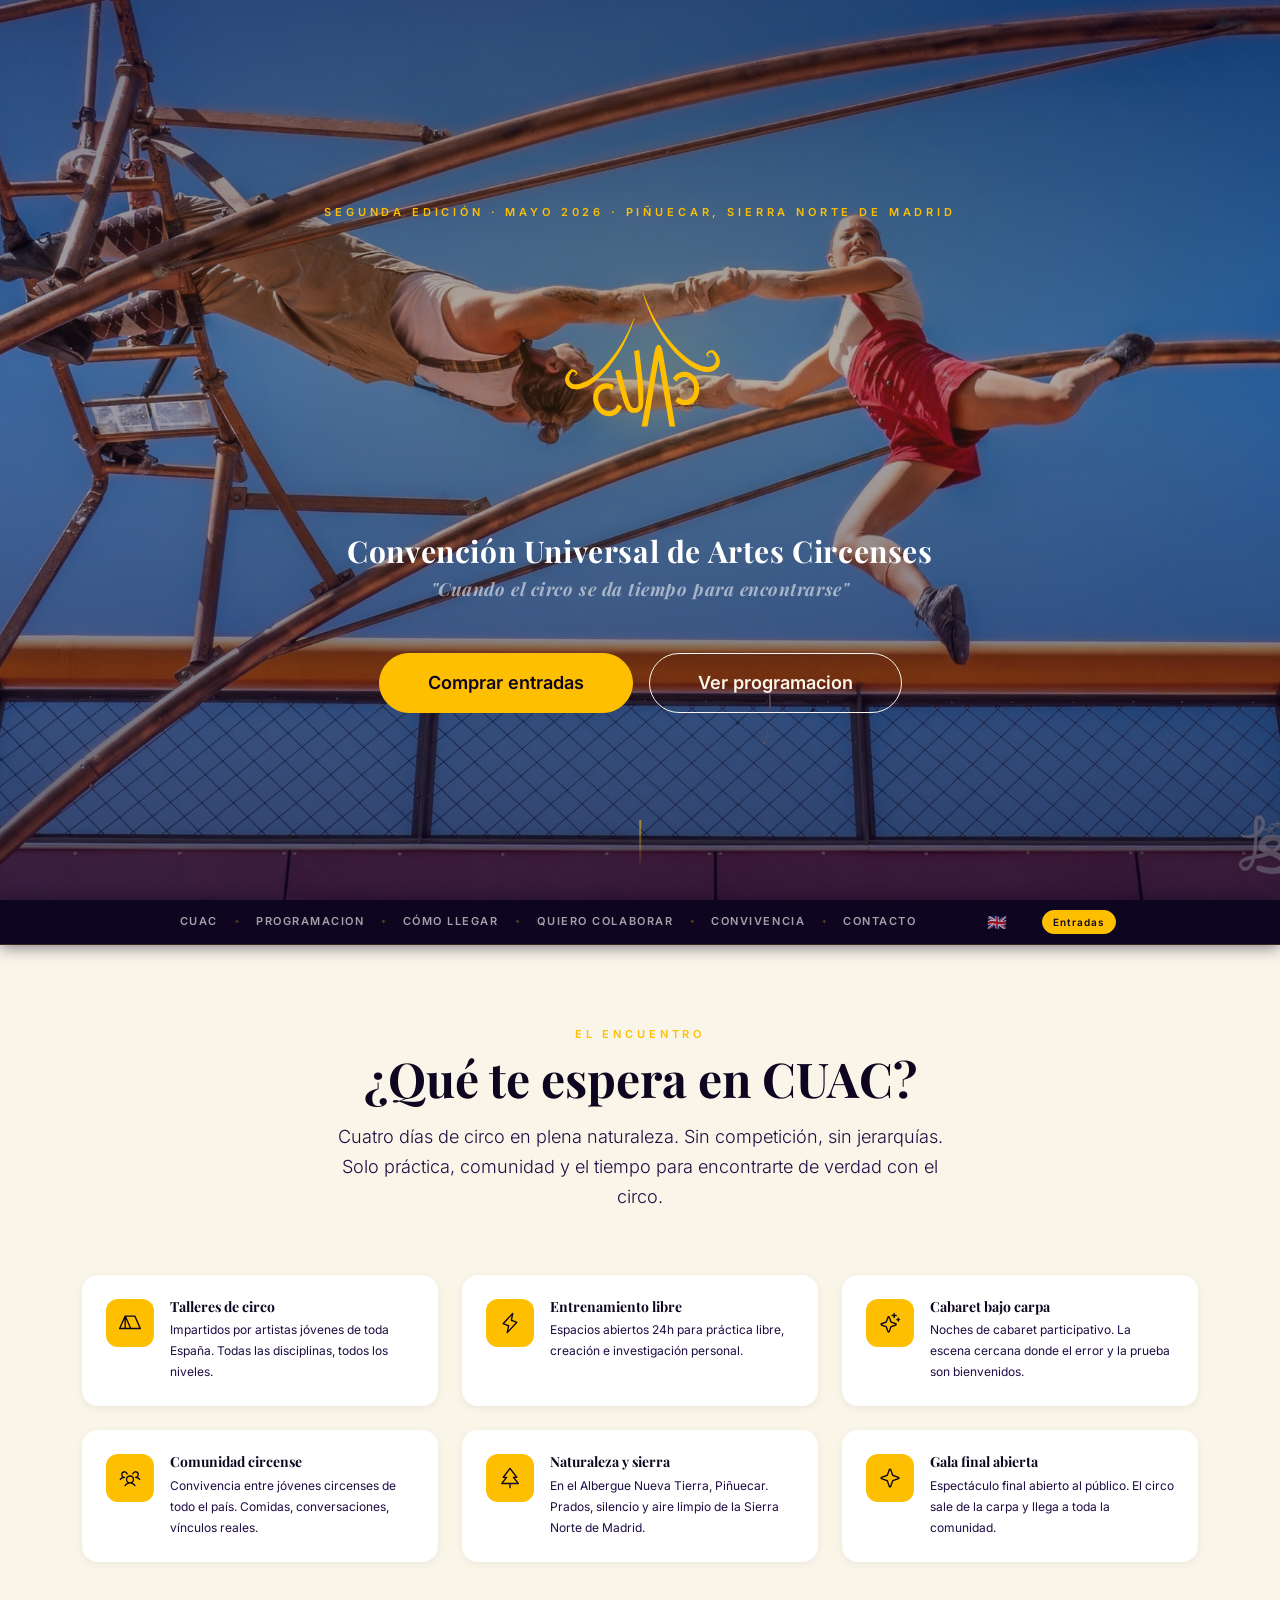
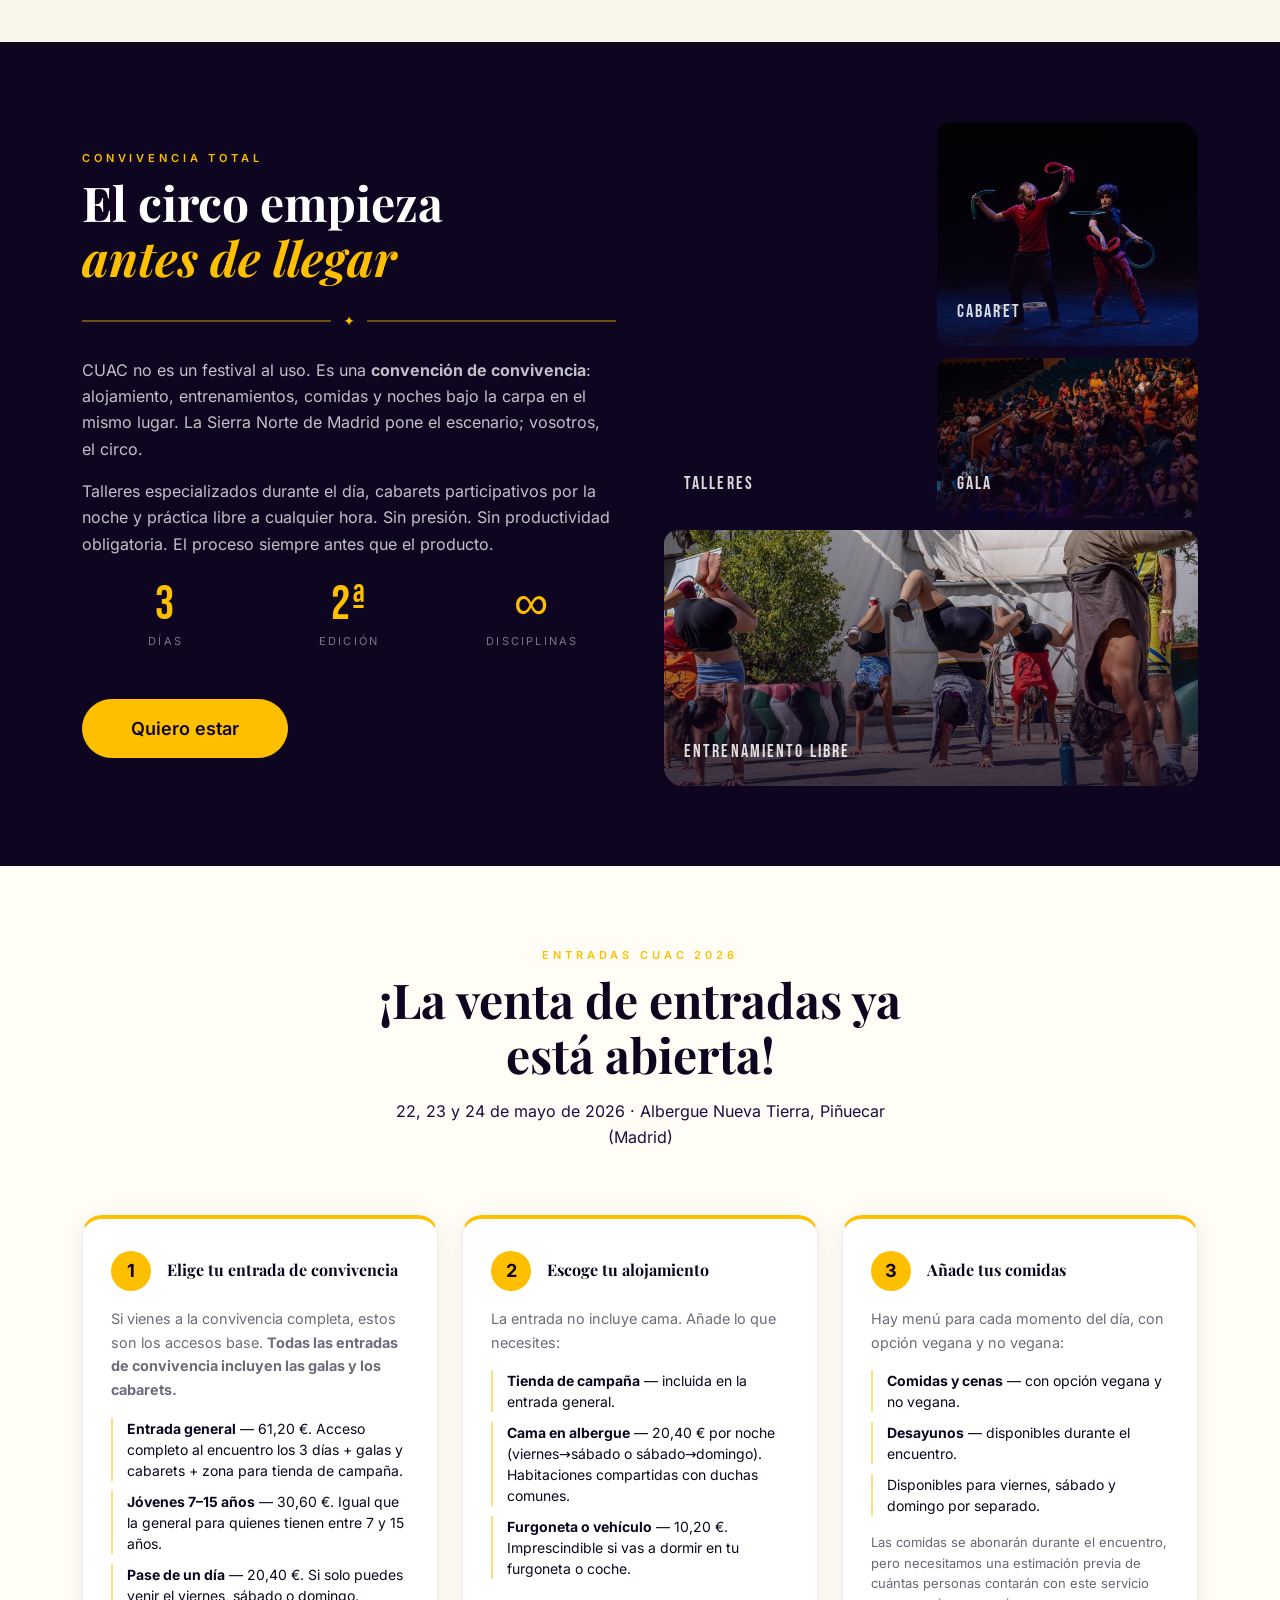
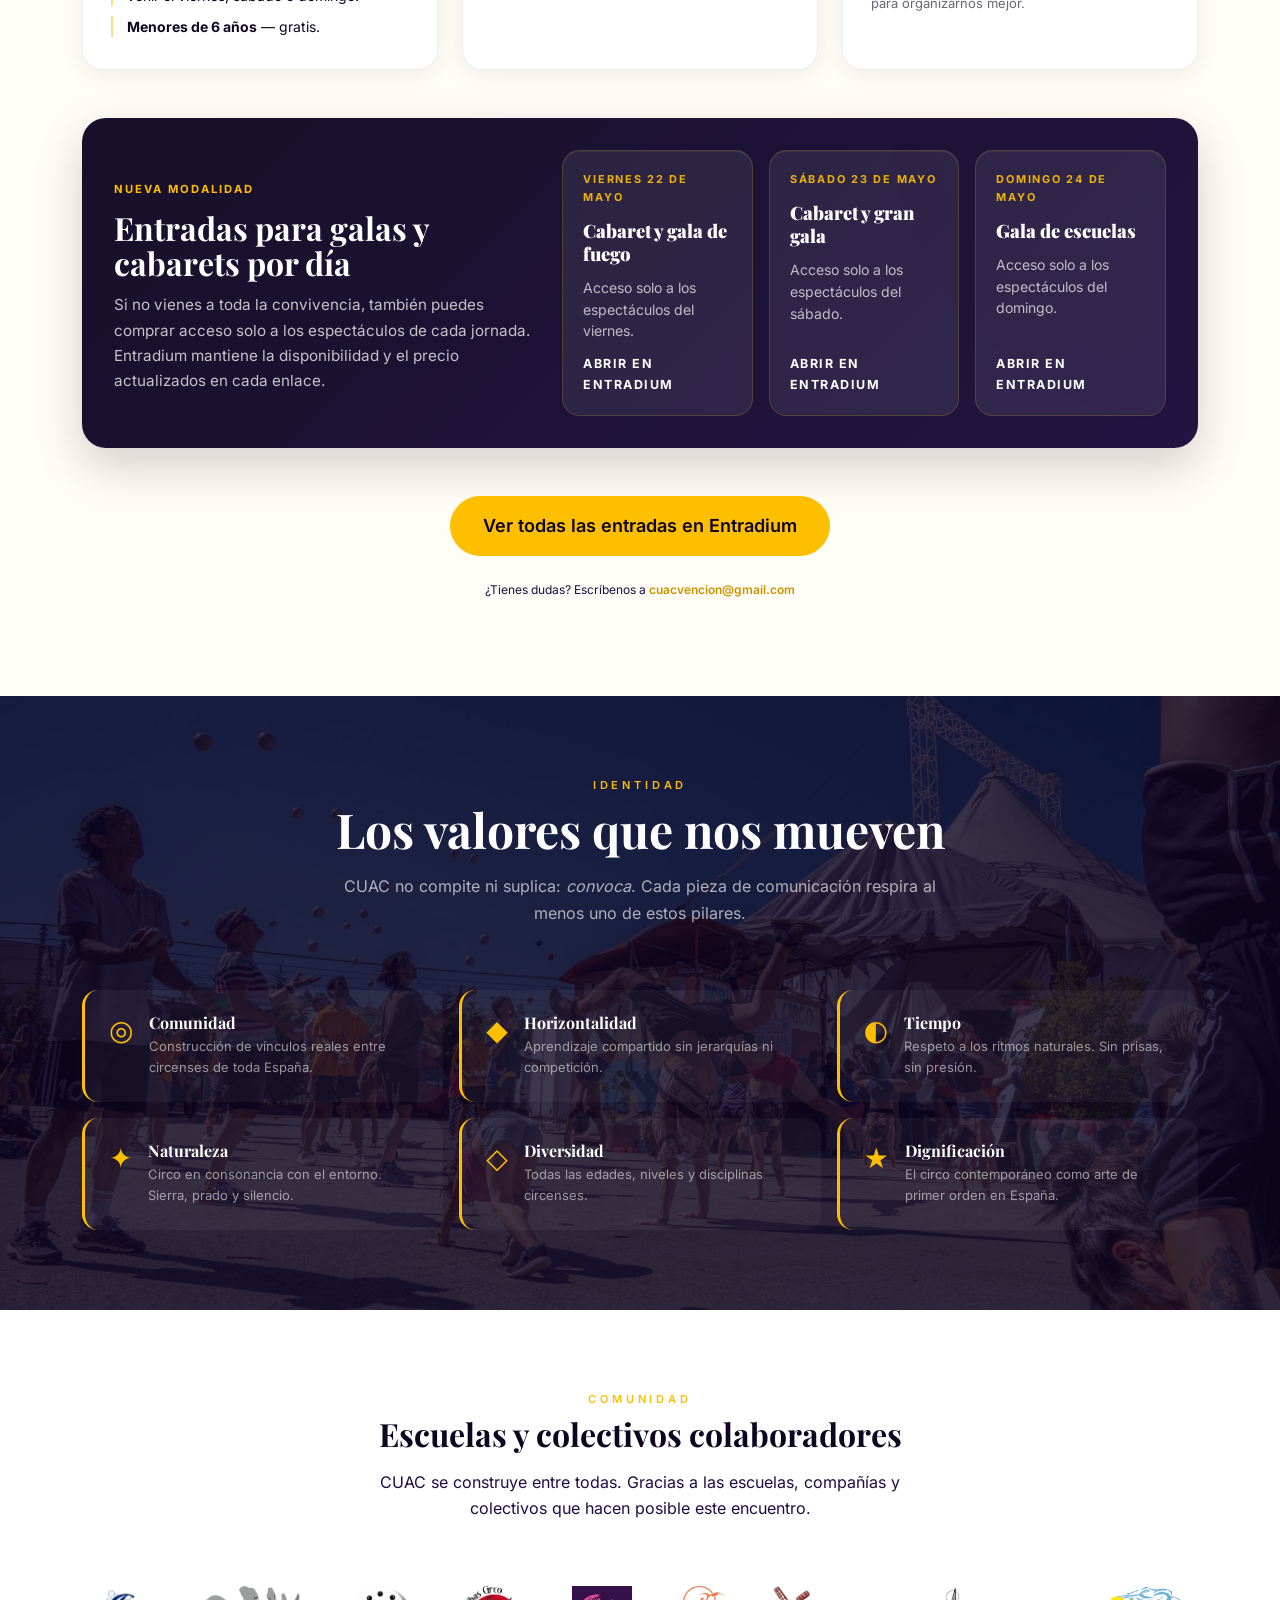
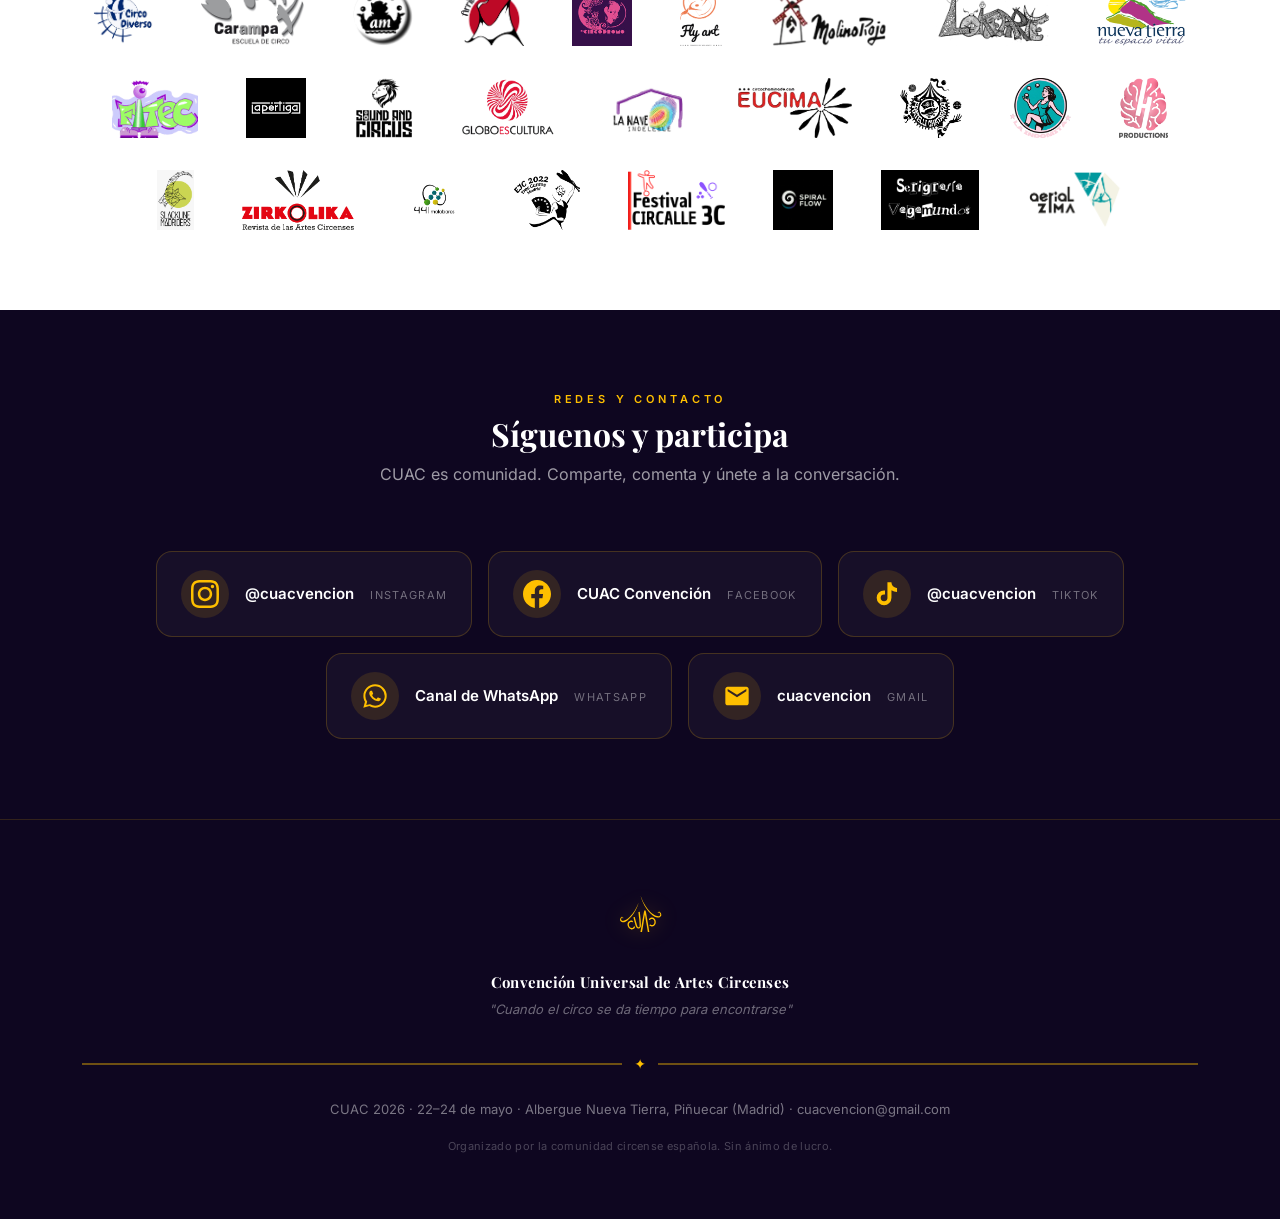
==== commit f7d0d55d: "Deploy cuac 5594dd2d429db647447bd31a269c1f2c2b6cabb9" ====
--- a/index.html
+++ b/index.html
@@ -36,6 +36,6 @@
 </style><link rel="stylesheet" href="styles-MBA2YXZ5.css" media="print" onload="this.media='all'"><noscript><link rel="stylesheet" href="styles-MBA2YXZ5.css"></noscript><style ng-app-id="ng">.mobile-nav__bar[_ngcontent-ng-c1588148874]{position:fixed;top:0;left:0;right:0;z-index:1050;display:flex;align-items:center;justify-content:space-between;height:3rem;padding:0 1rem;background-color:#0e0620;border-bottom:1px solid rgba(254,191,0,.18);box-shadow:0 2px 12px #0e062099}.mobile-nav__brand[_ngcontent-ng-c1588148874]{font-family:Playfair Display,serif;font-weight:700;font-size:1.125rem;color:#febf00;text-decoration:none;letter-spacing:.04em}.mobile-nav__brand[_ngcontent-ng-c1588148874]:hover{color:#ffd84d}.mobile-nav__toggle[_ngcontent-ng-c1588148874]{display:flex;align-items:center;justify-content:center;width:2.25rem;height:2.25rem;padding:0;border:none;background:transparent;cursor:pointer;-webkit-tap-highlight-color:transparent}.mobile-nav__icon[_ngcontent-ng-c1588148874]{display:flex;flex-direction:column;justify-content:center;align-items:center;width:1.5rem;height:1.25rem;position:relative}.mobile-nav__icon[_ngcontent-ng-c1588148874]   span[_ngcontent-ng-c1588148874]{display:block;width:100%;height:2px;background-color:#febf00;border-radius:1px;transition:transform .3s ease,opacity .2s ease;position:absolute}.mobile-nav__icon[_ngcontent-ng-c1588148874]   span[_ngcontent-ng-c1588148874]:nth-child(1){top:0}.mobile-nav__icon[_ngcontent-ng-c1588148874]   span[_ngcontent-ng-c1588148874]:nth-child(2){top:50%;transform:translateY(-50%)}.mobile-nav__icon[_ngcontent-ng-c1588148874]   span[_ngcontent-ng-c1588148874]:nth-child(3){bottom:0}.mobile-nav__icon.is-open[_ngcontent-ng-c1588148874]   span[_ngcontent-ng-c1588148874]:nth-child(1){top:50%;transform:translateY(-50%) rotate(45deg)}.mobile-nav__icon.is-open[_ngcontent-ng-c1588148874]   span[_ngcontent-ng-c1588148874]:nth-child(2){opacity:0}.mobile-nav__icon.is-open[_ngcontent-ng-c1588148874]   span[_ngcontent-ng-c1588148874]:nth-child(3){bottom:auto;top:50%;transform:translateY(-50%) rotate(-45deg)}.mobile-nav__backdrop[_ngcontent-ng-c1588148874]{position:fixed;inset:0;z-index:1040;background:#0e0620b3;-webkit-backdrop-filter:blur(4px);backdrop-filter:blur(4px);animation:_ngcontent-ng-c1588148874_mobileNavFadeIn .25s ease}.mobile-nav__panel[_ngcontent-ng-c1588148874]{position:fixed;top:3rem;right:0;width:min(80vw,20rem);height:calc(100vh - 3rem - env(safe-area-inset-bottom,0px));z-index:1060;background-color:#0e0620;border-left:1px solid rgba(254,191,0,.15);display:flex;flex-direction:column;padding:1.5rem 0 calc(1.5rem + env(safe-area-inset-bottom,0px));box-sizing:border-box;overflow-y:auto;animation:_ngcontent-ng-c1588148874_mobileNavSlideIn .3s ease}.mobile-nav__list[_ngcontent-ng-c1588148874]{list-style:none;padding:0;margin:0;flex:1}.mobile-nav__link[_ngcontent-ng-c1588148874]{display:block;padding:.875rem 1.5rem;font-family:Inter,sans-serif;font-size:.8125rem;font-weight:600;letter-spacing:.12em;text-transform:uppercase;color:#fff9;text-decoration:none;border-left:3px solid transparent;transition:color .2s,border-color .2s,background-color .2s}.mobile-nav__link[_ngcontent-ng-c1588148874]:hover{color:#febf00;background-color:#febf000d}.mobile-nav__link.is-active[_ngcontent-ng-c1588148874]{color:#febf00;border-left-color:#febf00;background-color:#febf0014}.mobile-nav__footer[_ngcontent-ng-c1588148874]{display:flex;align-items:center;justify-content:space-between;padding:1rem 1.5rem 0;border-top:1px solid rgba(254,191,0,.12);margin-top:auto}.mobile-nav__tickets[_ngcontent-ng-c1588148874]{font-size:.6875rem!important;letter-spacing:.1em;padding:.35em 1.25em!important;border-radius:50rem!important;white-space:nowrap}@keyframes _ngcontent-ng-c1588148874_mobileNavFadeIn{0%{opacity:0}to{opacity:1}}@keyframes _ngcontent-ng-c1588148874_mobileNavSlideIn{0%{transform:translate(100%)}to{transform:translate(0)}}</style><style ng-app-id="ng">.py-section[_ngcontent-ng-c723295591]{padding-top:5rem;padding-bottom:5rem}@media(max-width:767px){.py-section[_ngcontent-ng-c723295591]{padding-top:3rem;padding-bottom:3rem}}.landing-hero[_ngcontent-ng-c723295591]{position:relative;min-height:100dvh;display:flex;align-items:center;background-color:#0e0620;color:#fff;overflow:hidden;padding:6rem 0 5rem}.landing-hero__carousel[_ngcontent-ng-c723295591]{position:absolute;inset:0;z-index:0}.landing-hero__slide[_ngcontent-ng-c723295591]{position:absolute;inset:0;opacity:0;transition:opacity 1.2s ease-in-out}.landing-hero__slide.is-active.is-loaded[_ngcontent-ng-c723295591]{opacity:1}.landing-hero__slide-img[_ngcontent-ng-c723295591]{width:100%;height:100%;object-fit:cover;object-position:center;-webkit-user-select:none;user-select:none;pointer-events:none;display:block}.landing-hero__overlay[_ngcontent-ng-c723295591]{position:absolute;inset:0;background:linear-gradient(to bottom,#0e06208c,#0e062059 40%,#0e0620a6)}.landing-hero__bg-texture[_ngcontent-ng-c723295591]{position:absolute;inset:0;pointer-events:none;z-index:1;background:radial-gradient(ellipse 80% 60% at 50% 35%,rgba(254,191,0,.12) 0%,transparent 70%),repeating-linear-gradient(45deg,transparent,transparent 40px,rgba(254,191,0,.025) 40px,rgba(254,191,0,.025) 41px)}.landing-hero__logo[_ngcontent-ng-c723295591]{width:clamp(120px,20vw,210px);height:auto;aspect-ratio:200/250;color:#febf00;filter:drop-shadow(0 0 24px rgba(254,191,0,.35))}.landing-hero__brand-name[_ngcontent-ng-c723295591]{font-family:Playfair Display,serif;font-size:clamp(1.25rem,3.5vw,1.875rem);font-weight:700;color:#fff;letter-spacing:.02em;line-height:1.3}.landing-hero__tagline[_ngcontent-ng-c723295591]{font-style:italic;font-family:Playfair Display,serif;font-size:clamp(.875rem,2vw,1.125rem);color:#ffffff8c;letter-spacing:.03em}.landing-hero__scroll[_ngcontent-ng-c723295591]{position:absolute;bottom:2rem;left:50%;transform:translate(-50%);display:flex;flex-direction:column;align-items:center;gap:.5rem;z-index:2}.landing-hero__scroll-line[_ngcontent-ng-c723295591]{display:block;width:1.5px;height:3rem;background:linear-gradient(to bottom,rgba(254,191,0,.6),transparent);animation:_ngcontent-ng-c723295591_scrollPulse 2s ease-in-out infinite}.landing-subnav[_ngcontent-ng-c723295591]{position:sticky;top:0;z-index:100;background-color:#0e0620;border-bottom:1px solid rgba(254,191,0,.18);box-shadow:0 2px 16px #0e06208c}.landing-subnav__inner[_ngcontent-ng-c723295591]{display:flex;align-items:center;justify-content:center;flex-wrap:wrap;gap:0;min-height:2.75rem;padding:0 1.5rem}@media(max-width:575px){.landing-subnav__inner[_ngcontent-ng-c723295591]{justify-content:flex-start;overflow-x:auto;flex-wrap:nowrap;padding:0 1rem;scrollbar-width:none}.landing-subnav__inner[_ngcontent-ng-c723295591]::-webkit-scrollbar{display:none}}.landing-subnav__link[_ngcontent-ng-c723295591]{display:inline-flex;align-items:center;height:2.75rem;padding:0 1rem;font-family:Inter,sans-serif;font-size:.6875rem;font-weight:600;letter-spacing:.14em;text-transform:uppercase;color:#ffffff9e;text-decoration:none;white-space:nowrap;transition:color .2s;border-bottom:2px solid transparent;margin-bottom:-1px}.landing-subnav__link[_ngcontent-ng-c723295591]:hover{color:#febf00;border-bottom-color:#febf0073}.landing-subnav__link.is-active[_ngcontent-ng-c723295591]{color:#febf00;border-bottom-color:#febf00}@media(max-width:575px){.landing-subnav__link[_ngcontent-ng-c723295591]{padding:0 .75rem;font-size:.625rem}}.landing-subnav__sep[_ngcontent-ng-c723295591]{font-size:.45rem;color:#febf004d;pointer-events:none;flex-shrink:0}.landing-subnav__sep--spacer[_ngcontent-ng-c723295591]{flex:1;min-width:1.5rem;max-width:3rem}@media(max-width:575px){.landing-subnav__sep[_ngcontent-ng-c723295591]{display:none}}.landing-subnav__btn[_ngcontent-ng-c723295591]{margin-left:.5rem;font-size:.625rem!important;letter-spacing:.1em;padding:.3em 1em!important;border-radius:50rem!important;white-space:nowrap;flex-shrink:0}@keyframes _ngcontent-ng-c723295591_scrollPulse{0%,to{opacity:.6;transform:scaleY(1)}50%{opacity:1;transform:scaleY(1.15)}}.landing-countdown__headline[_ngcontent-ng-c723295591]{font-size:.6875rem;letter-spacing:.35em;text-transform:uppercase;color:#febf00;font-weight:600;margin-bottom:1.25rem}.landing-countdown__units[_ngcontent-ng-c723295591]{display:flex;align-items:center;justify-content:center;gap:.75rem;flex-wrap:wrap}.landing-countdown__unit[_ngcontent-ng-c723295591]{display:flex;flex-direction:column;align-items:center;min-width:4.5rem;background:#ffffff0f;border:1px solid rgba(254,191,0,.2);border-radius:1rem;padding:1rem .75rem .75rem;-webkit-backdrop-filter:blur(8px);backdrop-filter:blur(8px)}@media(max-width:575.98px){.landing-countdown__unit[_ngcontent-ng-c723295591]{min-width:3rem;padding:.5rem .4rem .4rem;border-radius:.625rem}}.landing-countdown__value[_ngcontent-ng-c723295591]{font-family:Bebas Neue,sans-serif;font-size:clamp(2.5rem,7vw,4rem);line-height:1;color:#febf00;letter-spacing:.04em}@media(max-width:575.98px){.landing-countdown__value[_ngcontent-ng-c723295591]{font-size:1.75rem}}.landing-countdown__label[_ngcontent-ng-c723295591]{font-size:.625rem;letter-spacing:.2em;text-transform:uppercase;color:#ffffff73;margin-top:.25rem}.landing-countdown__sep[_ngcontent-ng-c723295591]{font-family:Bebas Neue,sans-serif;font-size:3rem;color:#febf0066;line-height:1;margin-top:-.75rem;align-self:center}.landing-stat__value[_ngcontent-ng-c723295591]{font-family:Bebas Neue,sans-serif;font-size:3rem;line-height:1;color:#febf00;letter-spacing:.05em}.landing-stat__label[_ngcontent-ng-c723295591]{font-size:.6875rem;letter-spacing:.2em;text-transform:uppercase;color:#ffffff73;margin-top:.2rem}.landing-mosaic[_ngcontent-ng-c723295591]{display:grid;grid-template-columns:1fr 1fr;grid-template-rows:14rem 10rem 16rem;gap:.75rem;border-radius:1.25rem;overflow:hidden}@media(max-width:575px){.landing-mosaic[_ngcontent-ng-c723295591]{grid-template-rows:10rem 8rem 12rem}}.landing-mosaic__item[_ngcontent-ng-c723295591]{border-radius:.875rem;display:flex;align-items:flex-end;padding:1.25rem;position:relative;overflow:hidden}.landing-mosaic__item--tall[_ngcontent-ng-c723295591]{grid-row:span 2}.landing-mosaic__item--wide[_ngcontent-ng-c723295591]{grid-column:span 2}.landing-mosaic__video[_ngcontent-ng-c723295591]{position:absolute;inset:0;width:100%;height:100%;object-fit:cover;z-index:0}.landing-mosaic__video-overlay[_ngcontent-ng-c723295591]{position:absolute;inset:0;background:linear-gradient(to top,#0e0620b3,#0e062040 60%,#0e06201a);z-index:1}.landing-mosaic__label[_ngcontent-ng-c723295591]{font-family:Bebas Neue,sans-serif;font-size:1.1rem;letter-spacing:.12em;text-transform:uppercase;color:#ffffffd9;position:relative;z-index:2}.landing-mosaic__label.text-midnight[_ngcontent-ng-c723295591]{color:#0e0620cc}.landing-ticket-step[_ngcontent-ng-c723295591]{background:#fff;border-radius:1.25rem;border:1.5px solid rgba(14,6,32,.07);border-top:4px solid #FEBF00;box-shadow:0 4px 24px #0e062012;padding:2rem 1.75rem;height:100%;display:flex;flex-direction:column;gap:1rem;transition:transform .2s,box-shadow .2s}.landing-ticket-step[_ngcontent-ng-c723295591]:hover{transform:translateY(-4px);box-shadow:0 12px 36px #0e06201f}.landing-ticket-step__header[_ngcontent-ng-c723295591]{display:flex;align-items:center;gap:1rem}.landing-ticket-step__number[_ngcontent-ng-c723295591]{display:inline-flex;align-items:center;justify-content:center;flex-shrink:0;width:2.5rem;height:2.5rem;border-radius:50%;background:#febf00;color:#0e0620;font-family:Inter,sans-serif;font-size:1.125rem;font-weight:700;line-height:1}.landing-ticket-step__title[_ngcontent-ng-c723295591]{font-size:1rem;font-weight:700;color:#0e0620;margin:0;line-height:1.3}.landing-ticket-step__intro[_ngcontent-ng-c723295591]{font-size:.9rem;color:#0e062099;margin:0}.landing-ticket-step__list[_ngcontent-ng-c723295591]{margin:0;display:flex;flex-direction:column;gap:.625rem}.landing-ticket-step__list[_ngcontent-ng-c723295591]   li[_ngcontent-ng-c723295591]{font-size:.875rem;color:#0e0620;padding-left:.875rem;border-left:2.5px solid rgba(254,191,0,.5);line-height:1.5}.landing-ticket-step__note[_ngcontent-ng-c723295591]{margin:0;font-size:.8125rem;line-height:1.55;color:#0e06209e}.landing-ticket-mode[_ngcontent-ng-c723295591]{padding:2rem;border-radius:1.5rem;background:linear-gradient(135deg,#0e0620f5,#190b3af5),radial-gradient(circle at top right,rgba(254,191,0,.16),transparent 38%);color:#fff;box-shadow:0 18px 48px #0e06202e}@media(max-width:767px){.landing-ticket-mode[_ngcontent-ng-c723295591]{padding:1.5rem}}.landing-ticket-mode__eyebrow[_ngcontent-ng-c723295591]{display:inline-block;margin-bottom:.75rem;font-size:.7rem;font-weight:700;letter-spacing:.18em;text-transform:uppercase;color:#febf00}.landing-ticket-mode__title[_ngcontent-ng-c723295591]{margin:0 0 .75rem;font-size:clamp(1.45rem,2.6vw,2rem);line-height:1.1;color:#fff}.landing-ticket-mode__body[_ngcontent-ng-c723295591]{max-width:34rem;font-size:.95rem;line-height:1.65;color:#ffffffbf}.landing-session-ticket[_ngcontent-ng-c723295591]{display:flex;flex-direction:column;gap:.75rem;min-height:100%;padding:1.25rem;border-radius:1.1rem;background:#ffffff14;border:1px solid rgba(254,191,0,.18);color:#fff;text-decoration:none;box-shadow:inset 0 1px #ffffff0f;transition:transform .2s ease,border-color .2s ease,background-color .2s ease}.landing-session-ticket[_ngcontent-ng-c723295591]:hover{transform:translateY(-4px);border-color:#febf0080;background:#ffffff1f}.landing-session-ticket__day[_ngcontent-ng-c723295591]{font-size:.68rem;font-weight:700;letter-spacing:.16em;text-transform:uppercase;color:#febf00eb}.landing-session-ticket__title[_ngcontent-ng-c723295591]{font-family:Playfair Display,serif;font-size:1.15rem;line-height:1.25;color:#fff}.landing-session-ticket__desc[_ngcontent-ng-c723295591]{flex:1;font-size:.88rem;line-height:1.55;color:#ffffffb3}.landing-session-ticket__cta[_ngcontent-ng-c723295591]{font-size:.78rem;font-weight:700;letter-spacing:.12em;text-transform:uppercase;color:#fff}.landing-valores[_ngcontent-ng-c723295591]{position:relative;background-image:url(/img/valores.jpg);background-size:cover;background-position:center}.landing-valores[_ngcontent-ng-c723295591]:before{content:"";position:absolute;inset:0;background:#0e0620d1;z-index:0}.landing-valores[_ngcontent-ng-c723295591] > .container[_ngcontent-ng-c723295591]{position:relative;z-index:1}.landing-value-card[_ngcontent-ng-c723295591]{display:flex;align-items:flex-start;gap:1rem;padding:1.5rem;border-radius:1rem;border-left:3px solid #FEBF00;background:#ffffff0a;transition:background .2s}.landing-value-card[_ngcontent-ng-c723295591]:hover{background:#febf0012}.landing-value-card__glyph[_ngcontent-ng-c723295591]{font-size:1.75rem;color:#febf00;line-height:1;flex-shrink:0;margin-top:.1rem}.landing-value-card__name[_ngcontent-ng-c723295591]{font-family:Playfair Display,serif;font-size:1rem;font-weight:700;color:#fff;margin-bottom:.25rem}.landing-value-card__desc[_ngcontent-ng-c723295591]{font-size:.8125rem;color:#ffffff8c;line-height:1.6;margin:0}.landing-channel-card[_ngcontent-ng-c723295591]{display:flex;align-items:center;gap:1rem;padding:1.125rem 1.5rem;border-radius:1rem;border:1.5px solid rgba(254,191,0,.2);background:#ffffff0a;text-decoration:none;transition:border-color .2s,background .2s,transform .2s;min-width:220px}.landing-channel-card[_ngcontent-ng-c723295591]:hover{border-color:#febf00;background:#febf0014;transform:translateY(-2px)}.landing-channel-card__icon[_ngcontent-ng-c723295591]{width:3rem;height:3rem;min-width:3rem;background:#febf001f;border-radius:50%;display:flex;align-items:center;justify-content:center;color:#febf00}.landing-channel-card__handle[_ngcontent-ng-c723295591]{display:block;font-weight:600;font-size:.9375rem;color:#fff}.landing-channel-card__net[_ngcontent-ng-c723295591]{display:block;font-size:.6875rem;letter-spacing:.12em;text-transform:uppercase;color:#fff6;margin-top:.1rem}.landing-footer[_ngcontent-ng-c723295591]{background:#0e0620;border-top:1.5px solid rgba(254,191,0,.15);padding:4rem 0 3rem}.landing-footer__logo[_ngcontent-ng-c723295591]{width:3.5rem;height:auto;aspect-ratio:200/250;color:#febf00;filter:drop-shadow(0 0 10px rgba(254,191,0,.3))}.landing-footer__brand[_ngcontent-ng-c723295591]{font-family:Playfair Display,serif;font-size:.9375rem;font-weight:700;color:#fff;letter-spacing:.02em}.landing-footer__tagline[_ngcontent-ng-c723295591]{font-style:italic;font-size:.8125rem;color:#fff6}.landing-footer__copy[_ngcontent-ng-c723295591]{font-size:.8125rem;color:#ffffff73}.landing-footer__copy[_ngcontent-ng-c723295591]   a[_ngcontent-ng-c723295591]{color:#c99400;text-decoration:underline}.landing-footer__copy[_ngcontent-ng-c723295591]   a[_ngcontent-ng-c723295591]:hover{color:#febf00}.landing-footer__legal[_ngcontent-ng-c723295591]{font-size:.6875rem;color:#ffffff40;letter-spacing:.03em}</style><style ng-app-id="ng">.lang-switcher[_ngcontent-ng-c398097286]{display:inline-flex;align-items:center;gap:.3rem;background:none;border:none;padding:.2rem .4rem;border-radius:4px;cursor:pointer;color:inherit;opacity:.72;transition:opacity .2s;flex-shrink:0}.lang-switcher[_ngcontent-ng-c398097286]:hover{opacity:1}.lang-switcher__flag[_ngcontent-ng-c398097286]{font-size:1rem;line-height:1}.lang-switcher__code[_ngcontent-ng-c398097286]{font-size:.625rem;font-weight:700;letter-spacing:.1em;text-transform:uppercase}</style><meta property="og:title" content="CUAC 2026 — Convención Universal de Artes Circenses | CUAC 2026"><meta property="og:description" content="22–24 de mayo en el Albergue Nueva Tierra, Sierra Norte de Madrid. Talleres, entrenamiento libre, cabaret bajo carpa y comunidad circense."><meta property="og:url" content="https://cuacvencion.org/"><meta name="twitter:title" content="CUAC 2026 — Convención Universal de Artes Circenses | CUAC 2026"><meta name="twitter:description" content="22–24 de mayo en el Albergue Nueva Tierra, Sierra Norte de Madrid. Talleres, entrenamiento libre, cabaret bajo carpa y comunidad circense."><meta name="twitter:image" content="https://cuacvencion.org/img/og-image.jpg"><link rel="canonical" href="https://cuacvencion.org/"><script id="jsonld-event" type="application/ld+json">{"@context":"https://schema.org","@type":"Event","name":"CUAC 2026 — Convención Universal de Artes Circenses","startDate":"2026-05-22T16:30:00+02:00","endDate":"2026-05-24T22:00:00+02:00","eventStatus":"https://schema.org/EventScheduled","eventAttendanceMode":"https://schema.org/OfflineEventAttendanceMode","location":{"@type":"Place","name":"Albergue Nueva Tierra","address":{"@type":"PostalAddress","addressLocality":"Piñuecar","addressRegion":"Comunidad de Madrid","addressCountry":"ES"},"geo":{"@type":"GeoCoordinates","latitude":41.0556,"longitude":-3.5861}},"organizer":{"@type":"Organization","name":"CUAC — Convención Universal de Artes Circenses","url":"https://cuacvencion.org"},"offers":{"@type":"Offer","priceCurrency":"EUR","price":"61.20","availability":"https://schema.org/InStock","validFrom":"2025-01-01"},"image":"https://cuacvencion.org/img/og-image.jpg","description":"Convención de artes circenses para la comunidad del circo joven español. Talleres especializados, entrenamiento libre, cabaret y espectáculos.","inLanguage":"es","isAccessibleForFree":false}</script><script id="jsonld-organization" type="application/ld+json">{"@context":"https://schema.org","@type":"Organization","name":"CUAC — Convención Universal de Artes Circenses","url":"https://cuacvencion.org","logo":"https://cuacvencion.org/img/logo.png","email":"cuacvencion@gmail.com","sameAs":["https://www.instagram.com/cuacvencion","https://www.facebook.com/profile.php?id=61572730027794","https://www.tiktok.com/@cuacvencion"]}</script><style ng-app-id="ng">[_nghost-ng-c572653062]{display:inline-block;width:var(--ng-icon__size, 1em);height:var(--ng-icon__size, 1em);line-height:initial;vertical-align:initial;overflow:hidden}[_nghost-ng-c572653062]     svg{width:inherit;height:inherit;vertical-align:inherit}@layer ng-icon{[_nghost-ng-c572653062]{color:var(--ng-icon__color, currentColor)}}</style></head>
 <body>
   <app-root ng-version="21.2.14" ng-server-context="ssg"><app-mobile-nav _nghost-ng-c1588148874><div _ngcontent-ng-c1588148874 class="mobile-nav d-md-none"><div _ngcontent-ng-c1588148874 class="mobile-nav__bar"><a _ngcontent-ng-c1588148874 routerlink="/" class="mobile-nav__brand" href="/">CUAC</a><button _ngcontent-ng-c1588148874 type="button" aria-label="Toggle navigation" class="mobile-nav__toggle" aria-expanded="false"><span _ngcontent-ng-c1588148874 class="mobile-nav__icon"><span _ngcontent-ng-c1588148874></span><span _ngcontent-ng-c1588148874></span><span _ngcontent-ng-c1588148874></span></span></button></div><!----></div></app-mobile-nav><main><router-outlet></router-outlet><app-landing _nghost-ng-c723295591><section _ngcontent-ng-c723295591 class="landing-hero"><div _ngcontent-ng-c723295591 aria-hidden="true" class="landing-hero__carousel"><div _ngcontent-ng-c723295591 class="landing-hero__slide is-active"><picture _ngcontent-ng-c723295591><source _ngcontent-ng-c723295591 media="(max-width: 767px)" srcset="img/carrusel/mobile/carrusel1.jpg"><img _ngcontent-ng-c723295591 decoding="async" class="landing-hero__slide-img" src="img/carrusel/carrusel1.jpg" alt loading="eager" fetchpriority="high"></picture></div><div _ngcontent-ng-c723295591 class="landing-hero__slide"><picture _ngcontent-ng-c723295591><source _ngcontent-ng-c723295591 media="(max-width: 767px)" srcset="img/carrusel/mobile/carrusel2.jpg"><img _ngcontent-ng-c723295591 decoding="async" class="landing-hero__slide-img" src="img/carrusel/carrusel2.jpg" alt loading="lazy"></picture></div><div _ngcontent-ng-c723295591 class="landing-hero__slide"><picture _ngcontent-ng-c723295591><source _ngcontent-ng-c723295591 media="(max-width: 767px)" srcset="img/carrusel/mobile/carrusel3.jpg"><img _ngcontent-ng-c723295591 decoding="async" class="landing-hero__slide-img" src="img/carrusel/carrusel3.jpg" alt loading="lazy"></picture></div><div _ngcontent-ng-c723295591 class="landing-hero__slide"><picture _ngcontent-ng-c723295591><source _ngcontent-ng-c723295591 media="(max-width: 767px)" srcset="img/carrusel/mobile/carrusel4.jpg"><img _ngcontent-ng-c723295591 decoding="async" class="landing-hero__slide-img" src="img/carrusel/carrusel4.jpg" alt loading="lazy"></picture></div><div _ngcontent-ng-c723295591 class="landing-hero__slide"><picture _ngcontent-ng-c723295591><source _ngcontent-ng-c723295591 media="(max-width: 767px)" srcset="img/carrusel/mobile/carrusel5.jpg"><img _ngcontent-ng-c723295591 decoding="async" class="landing-hero__slide-img" src="img/carrusel/carrusel5.jpg" alt loading="lazy"></picture></div><div _ngcontent-ng-c723295591 class="landing-hero__slide"><picture _ngcontent-ng-c723295591><source _ngcontent-ng-c723295591 media="(max-width: 767px)" srcset="img/carrusel/mobile/carrusel6.jpg"><img _ngcontent-ng-c723295591 decoding="async" class="landing-hero__slide-img" src="img/carrusel/carrusel6.jpg" alt loading="lazy"></picture></div><div _ngcontent-ng-c723295591 class="landing-hero__slide"><picture _ngcontent-ng-c723295591><source _ngcontent-ng-c723295591 media="(max-width: 767px)" srcset="img/carrusel/mobile/carrusel7.jpg"><img _ngcontent-ng-c723295591 decoding="async" class="landing-hero__slide-img" src="img/carrusel/carrusel7.jpg" alt loading="lazy"></picture></div><div _ngcontent-ng-c723295591 class="landing-hero__slide"><picture _ngcontent-ng-c723295591><source _ngcontent-ng-c723295591 media="(max-width: 767px)" srcset="img/carrusel/mobile/carrusel8.jpg"><img _ngcontent-ng-c723295591 decoding="async" class="landing-hero__slide-img" src="img/carrusel/carrusel1.jpg" alt loading="lazy"></picture></div><div _ngcontent-ng-c723295591 class="landing-hero__slide"><picture _ngcontent-ng-c723295591><source _ngcontent-ng-c723295591 media="(max-width: 767px)" srcset="img/carrusel/mobile/carrusel9.jpg"><img _ngcontent-ng-c723295591 decoding="async" class="landing-hero__slide-img" src="img/carrusel/carrusel2.jpg" alt loading="lazy"></picture></div><div _ngcontent-ng-c723295591 class="landing-hero__slide"><picture _ngcontent-ng-c723295591><source _ngcontent-ng-c723295591 media="(max-width: 767px)" srcset="img/carrusel/mobile/carrusel11.jpg"><img _ngcontent-ng-c723295591 decoding="async" class="landing-hero__slide-img" src="img/carrusel/carrusel3.jpg" alt loading="lazy"></picture></div><div _ngcontent-ng-c723295591 class="landing-hero__slide"><picture _ngcontent-ng-c723295591><source _ngcontent-ng-c723295591 media="(max-width: 767px)" srcset="img/carrusel/mobile/carrusel12.jpg"><img _ngcontent-ng-c723295591 decoding="async" class="landing-hero__slide-img" src="img/carrusel/carrusel4.jpg" alt loading="lazy"></picture></div><div _ngcontent-ng-c723295591 class="landing-hero__slide"><picture _ngcontent-ng-c723295591><source _ngcontent-ng-c723295591 media="(max-width: 767px)" srcset="img/carrusel/mobile/carrusel13.jpg"><img _ngcontent-ng-c723295591 decoding="async" class="landing-hero__slide-img" src="img/carrusel/carrusel5.jpg" alt loading="lazy"></picture></div><!----><div _ngcontent-ng-c723295591 class="landing-hero__overlay"></div></div><div _ngcontent-ng-c723295591 aria-hidden="true" class="landing-hero__bg-texture"></div><div _ngcontent-ng-c723295591 class="container position-relative z-1"><div _ngcontent-ng-c723295591 class="row justify-content-center text-center"><div _ngcontent-ng-c723295591 class="col-lg-9 col-xl-8"><p _ngcontent-ng-c723295591 class="section-label mb-4"> landing.hero.edition </p><div _ngcontent-ng-c723295591 class="landing-hero__logo mx-auto mb-4" aria-label="landing.hero.logoAriaLabel"><svg _ngcontent-ng-c723295591="" viewBox="0 0 200 250" width="100%" height="100%" aria-hidden="true"><use _ngcontent-ng-c723295591="" href="#cuac-mark"/></svg></div><h1 _ngcontent-ng-c723295591 class="landing-hero__brand-name mb-1"> common.brandName </h1><p _ngcontent-ng-c723295591 class="landing-hero__tagline mb-5"> common.tagline </p><!----><div _ngcontent-ng-c723295591 class="d-flex flex-wrap gap-3 justify-content-center"><a _ngcontent-ng-c723295591 routerlink="/" fragment="entradas" class="btn btn-primary btn-lg px-5" href="/#entradas"> landing.hero.cta </a><a _ngcontent-ng-c723295591 routerlink="/programacion" class="btn btn-outline-light btn-lg px-5" href="/programacion"> landing.hero.ctaProgram </a></div></div></div></div><div _ngcontent-ng-c723295591 aria-hidden="true" class="landing-hero__scroll"><span _ngcontent-ng-c723295591 class="landing-hero__scroll-line"></span></div></section><nav _ngcontent-ng-c723295591 class="landing-subnav d-none d-md-block" aria-label="subnav.ariaLabel"><div _ngcontent-ng-c723295591 class="landing-subnav__inner"><a _ngcontent-ng-c723295591 routerlink="/cuac" class="landing-subnav__link" href="/cuac">CUAC</a><span _ngcontent-ng-c723295591 aria-hidden="true" class="landing-subnav__sep">✦</span><a _ngcontent-ng-c723295591 routerlink="/programacion" class="landing-subnav__link" href="/programacion">subnav.program</a><span _ngcontent-ng-c723295591 aria-hidden="true" class="landing-subnav__sep">✦</span><a _ngcontent-ng-c723295591 routerlink="/donde" class="landing-subnav__link" href="/donde">subnav.howToGet</a><span _ngcontent-ng-c723295591 aria-hidden="true" class="landing-subnav__sep">✦</span><a _ngcontent-ng-c723295591 routerlink="/colaborar" class="landing-subnav__link" href="/colaborar">subnav.collaborate</a><span _ngcontent-ng-c723295591 aria-hidden="true" class="landing-subnav__sep">✦</span><a _ngcontent-ng-c723295591 routerlink="/convivencia" class="landing-subnav__link" href="/convivencia">subnav.coexistence</a><span _ngcontent-ng-c723295591 aria-hidden="true" class="landing-subnav__sep">✦</span><a _ngcontent-ng-c723295591 routerlink="/contacto" class="landing-subnav__link" href="/contacto">subnav.contact</a><span _ngcontent-ng-c723295591 aria-hidden="true" class="landing-subnav__sep landing-subnav__sep--spacer"></span><app-language-switcher _ngcontent-ng-c723295591 class="landing-subnav__lang" _nghost-ng-c398097286><button _ngcontent-ng-c398097286 type="button" class="lang-switcher" aria-label="Switch to English"><span _ngcontent-ng-c398097286 aria-hidden="true" class="lang-switcher__flag">🇬🇧</span><span _ngcontent-ng-c398097286 aria-hidden="true" class="lang-switcher__code">EN</span></button></app-language-switcher><a _ngcontent-ng-c723295591 routerlink="/" fragment="entradas" class="landing-subnav__btn btn btn-primary btn-sm" href="/#entradas">subnav.tickets</a></div></nav><section _ngcontent-ng-c723295591 id="que-te-espera" class="py-section bg-cream"><div _ngcontent-ng-c723295591 class="container"><div _ngcontent-ng-c723295591 class="row justify-content-center mb-5"><div _ngcontent-ng-c723295591 class="col-lg-7 text-center"><span _ngcontent-ng-c723295591 class="section-label">landing.highlights.section</span><h2 _ngcontent-ng-c723295591 class="h1 fw-bold mb-3">landing.highlights.title</h2><p _ngcontent-ng-c723295591 class="lead text-secondary"> landing.highlights.desc </p></div></div><div _ngcontent-ng-c723295591 class="row g-4"><div _ngcontent-ng-c723295591 class="col-12 col-md-6 col-lg-4"><div _ngcontent-ng-c723295591 class="card h-100 border-0 shadow-sm"><div _ngcontent-ng-c723295591 class="card-body d-flex gap-3 p-4"><div _ngcontent-ng-c723295591 aria-hidden="true" class="landing-highlight__icon flex-shrink-0"><ng-icon _ngcontent-ng-c723295591 role="img" _nghost-ng-c572653062 aria-hidden="true" data-ng-icon-ssr><svg xmlns="http://www.w3.org/2000/svg" viewBox="0 0 256 256" fill="currentColor"><path d="M255.31,188.75l-64-144A8,8,0,0,0,184,40H72a8,8,0,0,0-7.27,4.69.21.21,0,0,0,0,.06l0,.12,0,0L.69,188.75A8,8,0,0,0,8,200H248a8,8,0,0,0,7.31-11.25ZM64,184H20.31L64,85.7Zm16,0V85.7L123.69,184Zm61.2,0L84.31,56H178.8l56.89,128Z"/></svg></ng-icon></div><div _ngcontent-ng-c723295591><h3 _ngcontent-ng-c723295591 class="h6 fw-bold mb-1">landing.highlights.0.title</h3><p _ngcontent-ng-c723295591 class="mb-0 text-secondary small lh-lg">landing.highlights.0.desc</p></div></div></div></div><div _ngcontent-ng-c723295591 class="col-12 col-md-6 col-lg-4"><div _ngcontent-ng-c723295591 class="card h-100 border-0 shadow-sm"><div _ngcontent-ng-c723295591 class="card-body d-flex gap-3 p-4"><div _ngcontent-ng-c723295591 aria-hidden="true" class="landing-highlight__icon flex-shrink-0"><ng-icon _ngcontent-ng-c723295591 role="img" _nghost-ng-c572653062 aria-hidden="true" data-ng-icon-ssr><svg xmlns="http://www.w3.org/2000/svg" viewBox="0 0 256 256" fill="currentColor"><path d="M215.79,118.17a8,8,0,0,0-5-5.66L153.18,90.9l14.66-73.33a8,8,0,0,0-13.69-7l-112,120a8,8,0,0,0,3,13l57.63,21.61L88.16,238.43a8,8,0,0,0,13.69,7l112-120A8,8,0,0,0,215.79,118.17ZM109.37,214l10.47-52.38a8,8,0,0,0-5-9.06L62,132.71l84.62-90.66L136.16,94.43a8,8,0,0,0,5,9.06l52.8,19.8Z"/></svg></ng-icon></div><div _ngcontent-ng-c723295591><h3 _ngcontent-ng-c723295591 class="h6 fw-bold mb-1">landing.highlights.1.title</h3><p _ngcontent-ng-c723295591 class="mb-0 text-secondary small lh-lg">landing.highlights.1.desc</p></div></div></div></div><div _ngcontent-ng-c723295591 class="col-12 col-md-6 col-lg-4"><div _ngcontent-ng-c723295591 class="card h-100 border-0 shadow-sm"><div _ngcontent-ng-c723295591 class="card-body d-flex gap-3 p-4"><div _ngcontent-ng-c723295591 aria-hidden="true" class="landing-highlight__icon flex-shrink-0"><ng-icon _ngcontent-ng-c723295591 role="img" _nghost-ng-c572653062 aria-hidden="true" data-ng-icon-ssr><svg xmlns="http://www.w3.org/2000/svg" viewBox="0 0 256 256" fill="currentColor"><path d="M197.58,129.06,146,110l-19-51.62a15.92,15.92,0,0,0-29.88,0L78,110l-51.62,19a15.92,15.92,0,0,0,0,29.88L78,178l19,51.62a15.92,15.92,0,0,0,29.88,0L146,178l51.62-19a15.92,15.92,0,0,0,0-29.88ZM137,164.22a8,8,0,0,0-4.74,4.74L112,223.85,91.78,169A8,8,0,0,0,87,164.22L32.15,144,87,123.78A8,8,0,0,0,91.78,119L112,64.15,132.22,119a8,8,0,0,0,4.74,4.74L191.85,144ZM144,40a8,8,0,0,1,8-8h16V16a8,8,0,0,1,16,0V32h16a8,8,0,0,1,0,16H184V64a8,8,0,0,1-16,0V48H152A8,8,0,0,1,144,40ZM248,88a8,8,0,0,1-8,8h-8v8a8,8,0,0,1-16,0V96h-8a8,8,0,0,1,0-16h8V72a8,8,0,0,1,16,0v8h8A8,8,0,0,1,248,88Z"/></svg></ng-icon></div><div _ngcontent-ng-c723295591><h3 _ngcontent-ng-c723295591 class="h6 fw-bold mb-1">landing.highlights.2.title</h3><p _ngcontent-ng-c723295591 class="mb-0 text-secondary small lh-lg">landing.highlights.2.desc</p></div></div></div></div><div _ngcontent-ng-c723295591 class="col-12 col-md-6 col-lg-4"><div _ngcontent-ng-c723295591 class="card h-100 border-0 shadow-sm"><div _ngcontent-ng-c723295591 class="card-body d-flex gap-3 p-4"><div _ngcontent-ng-c723295591 aria-hidden="true" class="landing-highlight__icon flex-shrink-0"><ng-icon _ngcontent-ng-c723295591 role="img" _nghost-ng-c572653062 aria-hidden="true" data-ng-icon-ssr><svg xmlns="http://www.w3.org/2000/svg" viewBox="0 0 256 256" fill="currentColor"><path d="M244.8,150.4a8,8,0,0,1-11.2-1.6A51.6,51.6,0,0,0,192,128a8,8,0,0,1-7.37-4.89,8,8,0,0,1,0-6.22A8,8,0,0,1,192,112a24,24,0,1,0-23.24-30,8,8,0,1,1-15.5-4A40,40,0,1,1,219,117.51a67.94,67.94,0,0,1,27.43,21.68A8,8,0,0,1,244.8,150.4ZM190.92,212a8,8,0,1,1-13.84,8,57,57,0,0,0-98.16,0,8,8,0,1,1-13.84-8,72.06,72.06,0,0,1,33.74-29.92,48,48,0,1,1,58.36,0A72.06,72.06,0,0,1,190.92,212ZM128,176a32,32,0,1,0-32-32A32,32,0,0,0,128,176ZM72,120a8,8,0,0,0-8-8A24,24,0,1,1,87.24,82a8,8,0,1,0,15.5-4A40,40,0,1,0,37,117.51,67.94,67.94,0,0,0,9.6,139.19a8,8,0,1,0,12.8,9.61A51.6,51.6,0,0,1,64,128,8,8,0,0,0,72,120Z"/></svg></ng-icon></div><div _ngcontent-ng-c723295591><h3 _ngcontent-ng-c723295591 class="h6 fw-bold mb-1">landing.highlights.3.title</h3><p _ngcontent-ng-c723295591 class="mb-0 text-secondary small lh-lg">landing.highlights.3.desc</p></div></div></div></div><div _ngcontent-ng-c723295591 class="col-12 col-md-6 col-lg-4"><div _ngcontent-ng-c723295591 class="card h-100 border-0 shadow-sm"><div _ngcontent-ng-c723295591 class="card-body d-flex gap-3 p-4"><div _ngcontent-ng-c723295591 aria-hidden="true" class="landing-highlight__icon flex-shrink-0"><ng-icon _ngcontent-ng-c723295591 role="img" _nghost-ng-c572653062 aria-hidden="true" data-ng-icon-ssr><svg xmlns="http://www.w3.org/2000/svg" viewBox="0 0 256 256" fill="currentColor"><path d="M230.32,187.09l-46-59.09H208a8,8,0,0,0,6.34-12.88l-80-104a8,8,0,0,0-12.68,0l-80,104A8,8,0,0,0,48,128H71.64l-46,59.09A8,8,0,0,0,32,200h88v40a8,8,0,0,0,16,0V200h88a8,8,0,0,0,6.32-12.91ZM48.36,184l46-59.09A8,8,0,0,0,88,112H64.25L128,29.12,191.75,112H168a8,8,0,0,0-6.31,12.91L207.64,184Z"/></svg></ng-icon></div><div _ngcontent-ng-c723295591><h3 _ngcontent-ng-c723295591 class="h6 fw-bold mb-1">landing.highlights.4.title</h3><p _ngcontent-ng-c723295591 class="mb-0 text-secondary small lh-lg">landing.highlights.4.desc</p></div></div></div></div><div _ngcontent-ng-c723295591 class="col-12 col-md-6 col-lg-4"><div _ngcontent-ng-c723295591 class="card h-100 border-0 shadow-sm"><div _ngcontent-ng-c723295591 class="card-body d-flex gap-3 p-4"><div _ngcontent-ng-c723295591 aria-hidden="true" class="landing-highlight__icon flex-shrink-0"><ng-icon _ngcontent-ng-c723295591 role="img" _nghost-ng-c572653062 aria-hidden="true" data-ng-icon-ssr><svg xmlns="http://www.w3.org/2000/svg" viewBox="0 0 256 256" fill="currentColor"><path d="M229.5,113,166.06,89.94,143,26.5a16,16,0,0,0-30,0L89.94,89.94,26.5,113a16,16,0,0,0,0,30l63.44,23.07L113,229.5a16,16,0,0,0,30,0l23.07-63.44L229.5,143a16,16,0,0,0,0-30ZM157.08,152.3a8,8,0,0,0-4.78,4.78L128,223.9l-24.3-66.82a8,8,0,0,0-4.78-4.78L32.1,128l66.82-24.3a8,8,0,0,0,4.78-4.78L128,32.1l24.3,66.82a8,8,0,0,0,4.78,4.78L223.9,128Z"/></svg></ng-icon></div><div _ngcontent-ng-c723295591><h3 _ngcontent-ng-c723295591 class="h6 fw-bold mb-1">landing.highlights.5.title</h3><p _ngcontent-ng-c723295591 class="mb-0 text-secondary small lh-lg">landing.highlights.5.desc</p></div></div></div></div><!----></div></div></section><section _ngcontent-ng-c723295591 class="landing-experience section-dark py-section"><div _ngcontent-ng-c723295591 class="container"><div _ngcontent-ng-c723295591 class="row align-items-center g-5"><div _ngcontent-ng-c723295591 class="col-lg-6"><span _ngcontent-ng-c723295591 class="section-label">landing.experience.section</span><h2 _ngcontent-ng-c723295591 class="h1 fw-bold text-white mb-4"> landing.experience.title1<br _ngcontent-ng-c723295591><em _ngcontent-ng-c723295591 class="text-gold">landing.experience.title2</em></h2><div _ngcontent-ng-c723295591 aria-hidden="true" class="star-divider my-4">✦</div><p _ngcontent-ng-c723295591 class="mb-3" style="color: rgba(255,255,255,.75);">landing.experience.body1</p><p _ngcontent-ng-c723295591 class="mb-4" style="color: rgba(255,255,255,.75);">landing.experience.body2</p><div _ngcontent-ng-c723295591 class="row g-3 mb-5"><div _ngcontent-ng-c723295591 class="col-4 text-center"><div _ngcontent-ng-c723295591 class="landing-stat__value">3</div><div _ngcontent-ng-c723295591 class="landing-stat__label">landing.experience.stats.days</div></div><div _ngcontent-ng-c723295591 class="col-4 text-center"><div _ngcontent-ng-c723295591 class="landing-stat__value">2ª</div><div _ngcontent-ng-c723295591 class="landing-stat__label">landing.experience.stats.edition</div></div><div _ngcontent-ng-c723295591 class="col-4 text-center"><div _ngcontent-ng-c723295591 class="landing-stat__value">∞</div><div _ngcontent-ng-c723295591 class="landing-stat__label">landing.experience.stats.disciplines</div></div></div><a _ngcontent-ng-c723295591 routerlink="/" fragment="entradas" class="btn btn-primary btn-lg px-5" href="/#entradas"> landing.experience.cta </a></div><div _ngcontent-ng-c723295591 class="col-lg-6"><div _ngcontent-ng-c723295591 class="landing-mosaic"><div _ngcontent-ng-c723295591 class="landing-mosaic__item landing-mosaic__item--tall"><video _ngcontent-ng-c723295591 autoplay playsinline aria-hidden="true" class="landing-mosaic__video" src="vid/talleres/talleres1.mp4"></video><!----><!----><!----><!----><!----><div _ngcontent-ng-c723295591 class="landing-mosaic__video-overlay"></div><span _ngcontent-ng-c723295591 class="landing-mosaic__label">landing.mosaic.talleres</span></div><div _ngcontent-ng-c723295591 class="landing-mosaic__item"><img _ngcontent-ng-c723295591 src="img/cabaret.jpg" class="landing-mosaic__video" alt="landing.mosaic.cabaret"><div _ngcontent-ng-c723295591 class="landing-mosaic__video-overlay"></div><span _ngcontent-ng-c723295591 class="landing-mosaic__label">landing.mosaic.cabaret</span></div><div _ngcontent-ng-c723295591 class="landing-mosaic__item"><img _ngcontent-ng-c723295591 src="img/gala.jpg" class="landing-mosaic__video" alt="landing.mosaic.gala"><div _ngcontent-ng-c723295591 class="landing-mosaic__video-overlay"></div><span _ngcontent-ng-c723295591 class="landing-mosaic__label">landing.mosaic.gala</span></div><div _ngcontent-ng-c723295591 class="landing-mosaic__item landing-mosaic__item--wide"><img _ngcontent-ng-c723295591 src="img/entrenamiento_libre.jpg" class="landing-mosaic__video" alt="landing.mosaic.freeTraining"><div _ngcontent-ng-c723295591 class="landing-mosaic__video-overlay"></div><span _ngcontent-ng-c723295591 class="landing-mosaic__label">landing.mosaic.freeTraining</span></div></div></div></div></div></section><section _ngcontent-ng-c723295591 id="entradas" class="py-section"><div _ngcontent-ng-c723295591 class="container"><div _ngcontent-ng-c723295591 class="row justify-content-center mb-5"><div _ngcontent-ng-c723295591 class="col-lg-6 text-center"><span _ngcontent-ng-c723295591 class="section-label">landing.tickets.section</span><h2 _ngcontent-ng-c723295591 class="h1 fw-bold mb-3">landing.tickets.title</h2><p _ngcontent-ng-c723295591 class="text-secondary">landing.tickets.dates</p></div></div><div _ngcontent-ng-c723295591 class="row g-4 justify-content-center mb-5"><div _ngcontent-ng-c723295591 class="col-12 col-md-4"><div _ngcontent-ng-c723295591 class="landing-ticket-step"><div _ngcontent-ng-c723295591 class="landing-ticket-step__header"><span _ngcontent-ng-c723295591 class="landing-ticket-step__number">1</span><h3 _ngcontent-ng-c723295591 class="landing-ticket-step__title">landing.tickets.step1.title</h3></div><p _ngcontent-ng-c723295591 class="landing-ticket-step__intro">landing.tickets.step1.intro</p><ul _ngcontent-ng-c723295591 class="list-unstyled landing-ticket-step__list"><li _ngcontent-ng-c723295591>landing.tickets.step1.general</li><li _ngcontent-ng-c723295591>landing.tickets.step1.youth</li><li _ngcontent-ng-c723295591>landing.tickets.step1.dayPass</li><li _ngcontent-ng-c723295591>landing.tickets.step1.under6</li></ul></div></div><div _ngcontent-ng-c723295591 class="col-12 col-md-4"><div _ngcontent-ng-c723295591 class="landing-ticket-step"><div _ngcontent-ng-c723295591 class="landing-ticket-step__header"><span _ngcontent-ng-c723295591 class="landing-ticket-step__number">2</span><h3 _ngcontent-ng-c723295591 class="landing-ticket-step__title">landing.tickets.step2.title</h3></div><p _ngcontent-ng-c723295591 class="landing-ticket-step__intro"> landing.tickets.step2.intro </p><ul _ngcontent-ng-c723295591 class="list-unstyled landing-ticket-step__list"><li _ngcontent-ng-c723295591>landing.tickets.step2.tent</li><li _ngcontent-ng-c723295591>landing.tickets.step2.hostel</li><li _ngcontent-ng-c723295591>landing.tickets.step2.van</li></ul></div></div><div _ngcontent-ng-c723295591 class="col-12 col-md-4"><div _ngcontent-ng-c723295591 class="landing-ticket-step"><div _ngcontent-ng-c723295591 class="landing-ticket-step__header"><span _ngcontent-ng-c723295591 class="landing-ticket-step__number">3</span><h3 _ngcontent-ng-c723295591 class="landing-ticket-step__title">landing.tickets.step3.title</h3></div><p _ngcontent-ng-c723295591 class="landing-ticket-step__intro"> landing.tickets.step3.intro </p><ul _ngcontent-ng-c723295591 class="list-unstyled landing-ticket-step__list"><li _ngcontent-ng-c723295591>landing.tickets.step3.meals</li><li _ngcontent-ng-c723295591>landing.tickets.step3.breakfast</li><li _ngcontent-ng-c723295591>landing.tickets.step3.availability</li></ul><p _ngcontent-ng-c723295591 class="landing-ticket-step__note"> landing.tickets.step3.note </p></div></div></div><div _ngcontent-ng-c723295591 class="landing-ticket-mode mb-5"><div _ngcontent-ng-c723295591 class="row align-items-center g-4"><div _ngcontent-ng-c723295591 class="col-lg-5"><span _ngcontent-ng-c723295591 class="landing-ticket-mode__eyebrow">landing.tickets.sessions.section</span><h3 _ngcontent-ng-c723295591 class="landing-ticket-mode__title">landing.tickets.sessions.title</h3><p _ngcontent-ng-c723295591 class="landing-ticket-mode__body mb-0">landing.tickets.sessions.body</p></div><div _ngcontent-ng-c723295591 class="col-lg-7"><div _ngcontent-ng-c723295591 class="row g-3"><div _ngcontent-ng-c723295591 class="col-12 col-md-4"><a _ngcontent-ng-c723295591 target="_blank" rel="noopener" class="landing-session-ticket" href="https://entradium.com/es/events/convencion-de-circo-universal-cuac-2026/sessions/22-05-2026-12-00-albergue-nueva-tierra"><span _ngcontent-ng-c723295591 class="landing-session-ticket__day">landing.tickets.sessions.0.day</span><strong _ngcontent-ng-c723295591 class="landing-session-ticket__title">landing.tickets.sessions.0.title</strong><span _ngcontent-ng-c723295591 class="landing-session-ticket__desc">landing.tickets.sessions.0.desc</span><span _ngcontent-ng-c723295591 class="landing-session-ticket__cta">landing.tickets.sessions.cta</span></a></div><div _ngcontent-ng-c723295591 class="col-12 col-md-4"><a _ngcontent-ng-c723295591 target="_blank" rel="noopener" class="landing-session-ticket" href="https://entradium.com/es/events/convencion-de-circo-universal-cuac-2026/sessions/23-05-2026-10-00-albergue-nueva-tierra"><span _ngcontent-ng-c723295591 class="landing-session-ticket__day">landing.tickets.sessions.1.day</span><strong _ngcontent-ng-c723295591 class="landing-session-ticket__title">landing.tickets.sessions.1.title</strong><span _ngcontent-ng-c723295591 class="landing-session-ticket__desc">landing.tickets.sessions.1.desc</span><span _ngcontent-ng-c723295591 class="landing-session-ticket__cta">landing.tickets.sessions.cta</span></a></div><div _ngcontent-ng-c723295591 class="col-12 col-md-4"><a _ngcontent-ng-c723295591 target="_blank" rel="noopener" class="landing-session-ticket" href="https://entradium.com/es/events/convencion-de-circo-universal-cuac-2026/sessions/24-05-2026-10-00-albergue-nueva-tierra"><span _ngcontent-ng-c723295591 class="landing-session-ticket__day">landing.tickets.sessions.2.day</span><strong _ngcontent-ng-c723295591 class="landing-session-ticket__title">landing.tickets.sessions.2.title</strong><span _ngcontent-ng-c723295591 class="landing-session-ticket__desc">landing.tickets.sessions.2.desc</span><span _ngcontent-ng-c723295591 class="landing-session-ticket__cta">landing.tickets.sessions.cta</span></a></div><!----></div></div></div></div><div _ngcontent-ng-c723295591 class="text-center"><a _ngcontent-ng-c723295591 href="https://entradium.com/events/convencion-de-circo-universal-cuac-2026" target="_blank" rel="noopener" class="btn btn-primary btn-lg"> landing.tickets.buyBtn </a></div><p _ngcontent-ng-c723295591 class="text-center text-secondary small mt-4"> landing.tickets.doubts <a _ngcontent-ng-c723295591 href="mailto:cuacvencion@gmail.com" class="text-gold-dark fw-semibold"> cuacvencion@gmail.com </a></p></div></section><section _ngcontent-ng-c723295591 class="py-section section-dark landing-valores"><div _ngcontent-ng-c723295591 class="container"><div _ngcontent-ng-c723295591 class="row justify-content-center mb-5"><div _ngcontent-ng-c723295591 class="col-lg-7 text-center"><span _ngcontent-ng-c723295591 class="section-label">landing.values.section</span><h2 _ngcontent-ng-c723295591 class="h1 fw-bold text-white mb-3">landing.values.title</h2><p _ngcontent-ng-c723295591 style="color: rgba(255,255,255,.65);">landing.values.desc</p></div></div><div _ngcontent-ng-c723295591 class="row g-3"><div _ngcontent-ng-c723295591 class="col-12 col-sm-6 col-lg-4"><div _ngcontent-ng-c723295591 class="landing-value-card"><span _ngcontent-ng-c723295591 aria-hidden="true" class="landing-value-card__glyph">◎</span><div _ngcontent-ng-c723295591><h3 _ngcontent-ng-c723295591 class="landing-value-card__name">landing.values.0.name</h3><p _ngcontent-ng-c723295591 class="landing-value-card__desc">landing.values.0.desc</p></div></div></div><div _ngcontent-ng-c723295591 class="col-12 col-sm-6 col-lg-4"><div _ngcontent-ng-c723295591 class="landing-value-card"><span _ngcontent-ng-c723295591 aria-hidden="true" class="landing-value-card__glyph">◆</span><div _ngcontent-ng-c723295591><h3 _ngcontent-ng-c723295591 class="landing-value-card__name">landing.values.1.name</h3><p _ngcontent-ng-c723295591 class="landing-value-card__desc">landing.values.1.desc</p></div></div></div><div _ngcontent-ng-c723295591 class="col-12 col-sm-6 col-lg-4"><div _ngcontent-ng-c723295591 class="landing-value-card"><span _ngcontent-ng-c723295591 aria-hidden="true" class="landing-value-card__glyph">◐</span><div _ngcontent-ng-c723295591><h3 _ngcontent-ng-c723295591 class="landing-value-card__name">landing.values.2.name</h3><p _ngcontent-ng-c723295591 class="landing-value-card__desc">landing.values.2.desc</p></div></div></div><div _ngcontent-ng-c723295591 class="col-12 col-sm-6 col-lg-4"><div _ngcontent-ng-c723295591 class="landing-value-card"><span _ngcontent-ng-c723295591 aria-hidden="true" class="landing-value-card__glyph">✦</span><div _ngcontent-ng-c723295591><h3 _ngcontent-ng-c723295591 class="landing-value-card__name">landing.values.3.name</h3><p _ngcontent-ng-c723295591 class="landing-value-card__desc">landing.values.3.desc</p></div></div></div><div _ngcontent-ng-c723295591 class="col-12 col-sm-6 col-lg-4"><div _ngcontent-ng-c723295591 class="landing-value-card"><span _ngcontent-ng-c723295591 aria-hidden="true" class="landing-value-card__glyph">◇</span><div _ngcontent-ng-c723295591><h3 _ngcontent-ng-c723295591 class="landing-value-card__name">landing.values.4.name</h3><p _ngcontent-ng-c723295591 class="landing-value-card__desc">landing.values.4.desc</p></div></div></div><div _ngcontent-ng-c723295591 class="col-12 col-sm-6 col-lg-4"><div _ngcontent-ng-c723295591 class="landing-value-card"><span _ngcontent-ng-c723295591 aria-hidden="true" class="landing-value-card__glyph">★</span><div _ngcontent-ng-c723295591><h3 _ngcontent-ng-c723295591 class="landing-value-card__name">landing.values.5.name</h3><p _ngcontent-ng-c723295591 class="landing-value-card__desc">landing.values.5.desc</p></div></div></div><!----></div></div></section><section _ngcontent-ng-c723295591 class="py-section bg-white"><div _ngcontent-ng-c723295591 class="container"><div _ngcontent-ng-c723295591 class="row justify-content-center mb-5"><div _ngcontent-ng-c723295591 class="col-lg-6 text-center"><span _ngcontent-ng-c723295591 class="section-label">landing.collaborators.section</span><h2 _ngcontent-ng-c723295591 class="h2 fw-bold mb-3">landing.collaborators.title</h2><p _ngcontent-ng-c723295591 class="text-secondary"> landing.collaborators.desc </p></div></div><div _ngcontent-ng-c723295591 class="landing-collaborators"><div _ngcontent-ng-c723295591 class="landing-collaborators__item"><img _ngcontent-ng-c723295591 loading="lazy" src="img/colaboradores/circo_diverso.png" alt="Circo Diverso"></div><div _ngcontent-ng-c723295591 class="landing-collaborators__item"><img _ngcontent-ng-c723295591 loading="lazy" src="img/colaboradores/carampa.png" alt="Escuela de Circo Carampa"></div><div _ngcontent-ng-c723295591 class="landing-collaborators__item"><img _ngcontent-ng-c723295591 loading="lazy" src="img/colaboradores/asociacion_de_malabaristas.png" alt="Asociación de Malabaristas"></div><div _ngcontent-ng-c723295591 class="landing-collaborators__item"><img _ngcontent-ng-c723295591 loading="lazy" src="img/colaboradores/arribascirco.png" alt="Arribas Circo"></div><div _ngcontent-ng-c723295591 class="landing-collaborators__item"><img _ngcontent-ng-c723295591 loading="lazy" src="img/colaboradores/el_circodromo.png" alt="El Circódromo"></div><div _ngcontent-ng-c723295591 class="landing-collaborators__item"><img _ngcontent-ng-c723295591 loading="lazy" src="img/colaboradores/fly_art_madrid.png" alt="Fly Art Madrid"></div><div _ngcontent-ng-c723295591 class="landing-collaborators__item"><img _ngcontent-ng-c723295591 loading="lazy" src="img/colaboradores/molino_rojo.png" alt="Molino Rojo"></div><div _ngcontent-ng-c723295591 class="landing-collaborators__item"><img _ngcontent-ng-c723295591 loading="lazy" src="img/colaboradores/lokearte.png" alt="Lokearte"></div><div _ngcontent-ng-c723295591 class="landing-collaborators__item"><img _ngcontent-ng-c723295591 loading="lazy" src="img/colaboradores/albergue_tierra_nueva.png" alt="Albergue Tierra Nueva"></div><div _ngcontent-ng-c723295591 class="landing-collaborators__item"><img _ngcontent-ng-c723295591 loading="lazy" src="img/colaboradores/festival_fitec.png" alt="Festival FITEC"></div><div _ngcontent-ng-c723295591 class="landing-collaborators__item"><img _ngcontent-ng-c723295591 loading="lazy" src="img/colaboradores/la_pertiga.png" alt="La Pértiga"></div><div _ngcontent-ng-c723295591 class="landing-collaborators__item"><img _ngcontent-ng-c723295591 loading="lazy" src="img/colaboradores/sound_and_circus.png" alt="Sound and Circus"></div><div _ngcontent-ng-c723295591 class="landing-collaborators__item"><img _ngcontent-ng-c723295591 loading="lazy" src="img/colaboradores/globoescultura.png" alt="Globoescultura"></div><div _ngcontent-ng-c723295591 class="landing-collaborators__item"><img _ngcontent-ng-c723295591 loading="lazy" src="img/colaboradores/indeleble.png" alt="Indeleble"></div><div _ngcontent-ng-c723295591 class="landing-collaborators__item"><img _ngcontent-ng-c723295591 loading="lazy" src="img/colaboradores/eucima.png" alt="EUCIMA"></div><div _ngcontent-ng-c723295591 class="landing-collaborators__item"><img _ngcontent-ng-c723295591 loading="lazy" src="img/colaboradores/frateli_chatarra.png" alt="Frateli Chatarra"></div><div _ngcontent-ng-c723295591 class="landing-collaborators__item"><img _ngcontent-ng-c723295591 loading="lazy" src="img/colaboradores/la_indomita.png" alt="La Indómita"></div><div _ngcontent-ng-c723295591 class="landing-collaborators__item"><img _ngcontent-ng-c723295591 loading="lazy" src="img/colaboradores/hproductions.png" alt="HProductions"></div><div _ngcontent-ng-c723295591 class="landing-collaborators__item"><img _ngcontent-ng-c723295591 loading="lazy" src="img/colaboradores/slackline_madrilers.png" alt="Slackline Madrilers"></div><div _ngcontent-ng-c723295591 class="landing-collaborators__item"><img _ngcontent-ng-c723295591 loading="lazy" src="img/colaboradores/zirkolika.png" alt="Zirkolika"></div><div _ngcontent-ng-c723295591 class="landing-collaborators__item"><img _ngcontent-ng-c723295591 loading="lazy" src="img/colaboradores/441_malabares.png" alt="441 Malabares"></div><div _ngcontent-ng-c723295591 class="landing-collaborators__item"><img _ngcontent-ng-c723295591 loading="lazy" src="img/colaboradores/ejc_2022_tres_cantos.png" alt="EJC 2022 Tres Cantos"></div><div _ngcontent-ng-c723295591 class="landing-collaborators__item"><img _ngcontent-ng-c723295591 loading="lazy" src="img/colaboradores/festival_circalle.png" alt="Festival Circalle"></div><div _ngcontent-ng-c723295591 class="landing-collaborators__item"><img _ngcontent-ng-c723295591 loading="lazy" src="img/colaboradores/spiral_flow.png" alt="Spiral Flow"></div><div _ngcontent-ng-c723295591 class="landing-collaborators__item"><img _ngcontent-ng-c723295591 loading="lazy" src="img/colaboradores/serigrafia_vagamundos.png" alt="Serigrafía Vagamundos"></div><div _ngcontent-ng-c723295591 class="landing-collaborators__item"><img _ngcontent-ng-c723295591 loading="lazy" src="img/colaboradores/aerial_zima.png" alt="Aerial Zima"></div><!----></div></div></section><section _ngcontent-ng-c723295591 class="landing-channels section-dark py-section"><div _ngcontent-ng-c723295591 class="container"><div _ngcontent-ng-c723295591 class="row justify-content-center mb-5"><div _ngcontent-ng-c723295591 class="col-auto text-center"><span _ngcontent-ng-c723295591 class="section-label">landing.channels.section</span><h2 _ngcontent-ng-c723295591 class="h2 fw-bold text-white mb-2">landing.channels.title</h2><p _ngcontent-ng-c723295591 style="color: rgba(255,255,255,.6);"> landing.channels.desc </p></div></div><div _ngcontent-ng-c723295591 class="row g-3 justify-content-center"><div _ngcontent-ng-c723295591 class="col-12 col-sm-6 col-lg-auto"><a _ngcontent-ng-c723295591 href="https://www.instagram.com/cuacvencion" target="_blank" rel="noopener" class="landing-channel-card" aria-label="landing.channels.instagram.ariaLabel"><span _ngcontent-ng-c723295591 aria-hidden="true" class="landing-channel-card__icon"><svg _ngcontent-ng-c723295591="" xmlns="http://www.w3.org/2000/svg" viewBox="0 0 24 24" fill="currentColor" width="28" height="28"><path _ngcontent-ng-c723295591="" d="M12 2.163c3.204 0 3.584.012 4.85.07 3.252.148 4.771 1.691 4.919 4.919.058 1.265.069 1.645.069 4.849 0 3.205-.012 3.584-.069 4.849-.149 3.225-1.664 4.771-4.919 4.919-1.266.058-1.644.07-4.85.07-3.204 0-3.584-.012-4.849-.07-3.26-.149-4.771-1.699-4.919-4.92-.058-1.265-.07-1.644-.07-4.849 0-3.204.013-3.583.07-4.849.149-3.227 1.664-4.771 4.919-4.919 1.266-.057 1.645-.069 4.849-.069zm0-2.163c-3.259 0-3.667.014-4.947.072-4.358.2-6.78 2.618-6.98 6.98-.059 1.281-.073 1.689-.073 4.948 0 3.259.014 3.668.072 4.948.2 4.358 2.618 6.78 6.98 6.98 1.281.058 1.689.072 4.948.072 3.259 0 3.668-.014 4.948-.072 4.354-.2 6.782-2.618 6.979-6.98.059-1.28.073-1.689.073-4.948 0-3.259-.014-3.667-.072-4.947-.196-4.354-2.617-6.78-6.979-6.98-1.281-.059-1.69-.073-4.949-.073zm0 5.838c-3.403 0-6.162 2.759-6.162 6.162s2.759 6.163 6.162 6.163 6.162-2.759 6.162-6.163c0-3.403-2.759-6.162-6.162-6.162zm0 10.162c-2.209 0-4-1.79-4-4 0-2.209 1.791-4 4-4s4 1.791 4 4c0 2.21-1.791 4-4 4zm6.406-11.845c-.796 0-1.441.645-1.441 1.44s.645 1.44 1.441 1.44c.795 0 1.439-.645 1.439-1.44s-.644-1.44-1.439-1.44z"/></svg></span><span _ngcontent-ng-c723295591 class="landing-channel-card__handle">@cuacvencion</span><span _ngcontent-ng-c723295591 class="landing-channel-card__net">Instagram</span></a></div><div _ngcontent-ng-c723295591 class="col-12 col-sm-6 col-lg-auto"><a _ngcontent-ng-c723295591 href="https://www.facebook.com/profile.php?id=61572730027794" target="_blank" rel="noopener" class="landing-channel-card" aria-label="landing.channels.facebook.ariaLabel"><span _ngcontent-ng-c723295591 aria-hidden="true" class="landing-channel-card__icon"><svg _ngcontent-ng-c723295591="" xmlns="http://www.w3.org/2000/svg" viewBox="0 0 24 24" fill="currentColor" width="28" height="28"><path _ngcontent-ng-c723295591="" d="M24 12.073c0-6.627-5.373-12-12-12s-12 5.373-12 12c0 5.99 4.388 10.954 10.125 11.854v-8.385H7.078v-3.47h3.047V9.43c0-3.007 1.792-4.669 4.533-4.669 1.312 0 2.686.235 2.686.235v2.953H15.83c-1.491 0-1.956.925-1.956 1.874v2.25h3.328l-.532 3.47h-2.796v8.385C19.612 23.027 24 18.062 24 12.073z"/></svg></span><span _ngcontent-ng-c723295591 class="landing-channel-card__handle">CUAC Convención</span><span _ngcontent-ng-c723295591 class="landing-channel-card__net">Facebook</span></a></div><div _ngcontent-ng-c723295591 class="col-12 col-sm-6 col-lg-auto"><a _ngcontent-ng-c723295591 href="https://www.tiktok.com/@cuacvencion" target="_blank" rel="noopener" class="landing-channel-card" aria-label="landing.channels.tiktok.ariaLabel"><span _ngcontent-ng-c723295591 aria-hidden="true" class="landing-channel-card__icon"><svg _ngcontent-ng-c723295591="" xmlns="http://www.w3.org/2000/svg" viewBox="0 0 24 24" fill="currentColor" width="28" height="28"><path _ngcontent-ng-c723295591="" d="M19.59 6.69a4.83 4.83 0 0 1-3.77-4.25V2h-3.45v13.67a2.89 2.89 0 0 1-2.88 2.5 2.89 2.89 0 0 1-2.89-2.89 2.89 2.89 0 0 1 2.89-2.89c.28 0 .54.04.79.1V9.01a6.33 6.33 0 0 0-.79-.05 6.34 6.34 0 0 0-6.34 6.34 6.34 6.34 0 0 0 6.34 6.34 6.34 6.34 0 0 0 6.33-6.34V8.69a8.18 8.18 0 0 0 4.78 1.52V6.75a4.85 4.85 0 0 1-1.01-.06z"/></svg></span><span _ngcontent-ng-c723295591 class="landing-channel-card__handle">@cuacvencion</span><span _ngcontent-ng-c723295591 class="landing-channel-card__net">TikTok</span></a></div><div _ngcontent-ng-c723295591 class="col-12 col-sm-6 col-lg-auto"><a _ngcontent-ng-c723295591 href="https://whatsapp.com/channel/0029Vb6ljwwLo4hm9ovNRJ35" target="_blank" rel="noopener" class="landing-channel-card" aria-label="landing.channels.whatsapp.ariaLabel"><span _ngcontent-ng-c723295591 aria-hidden="true" class="landing-channel-card__icon"><svg _ngcontent-ng-c723295591="" xmlns="http://www.w3.org/2000/svg" viewBox="0 0 24 24" fill="currentColor" width="28" height="28"><path _ngcontent-ng-c723295591="" d="M19.11 4.93A9.94 9.94 0 0 0 12.05 2C6.53 2 2.05 6.48 2.05 12c0 1.76.46 3.48 1.34 5L2 22l5.15-1.35A9.94 9.94 0 0 0 12.05 22c5.52 0 10-4.48 10-10a9.93 9.93 0 0 0-2.94-7.07ZM12.05 20.3a8.24 8.24 0 0 1-4.2-1.15l-.3-.18-3.06.8.82-2.98-.2-.31A8.25 8.25 0 0 1 3.75 12c0-4.58 3.72-8.3 8.3-8.3 2.22 0 4.31.87 5.88 2.43A8.26 8.26 0 0 1 20.35 12c0 4.58-3.72 8.3-8.3 8.3Zm4.55-6.23c-.25-.12-1.49-.73-1.72-.81-.23-.08-.4-.12-.56.12-.16.23-.64.81-.78.98-.14.16-.28.19-.53.06-.25-.12-1.04-.38-1.98-1.21-.73-.65-1.22-1.45-1.37-1.69-.14-.25-.02-.38.11-.5.12-.12.25-.31.37-.46.12-.14.16-.25.25-.41.08-.16.04-.31-.02-.44-.06-.12-.56-1.35-.77-1.85-.2-.48-.41-.42-.56-.43h-.48c-.16 0-.42.06-.64.31s-.84.82-.84 2 .86 2.33.98 2.49c.12.16 1.69 2.58 4.1 3.61.57.25 1.02.4 1.37.51.58.18 1.1.15 1.52.09.46-.07 1.49-.61 1.7-1.2.21-.59.21-1.09.14-1.2-.06-.1-.23-.16-.48-.28Z"/></svg></span><span _ngcontent-ng-c723295591 class="landing-channel-card__handle">landing.channels.whatsapp.handle</span><span _ngcontent-ng-c723295591 class="landing-channel-card__net">WhatsApp</span></a></div><div _ngcontent-ng-c723295591 class="col-12 col-sm-6 col-lg-auto"><a _ngcontent-ng-c723295591 href="mailto:cuacvencion@gmail.com" class="landing-channel-card" aria-label="landing.channels.email.ariaLabel"><span _ngcontent-ng-c723295591 aria-hidden="true" class="landing-channel-card__icon"><svg _ngcontent-ng-c723295591="" xmlns="http://www.w3.org/2000/svg" viewBox="0 0 24 24" fill="currentColor" width="28" height="28"><path _ngcontent-ng-c723295591="" d="M20 4H4c-1.1 0-2 .9-2 2v12c0 1.1.9 2 2 2h16c1.1 0 2-.9 2-2V6c0-1.1-.9-2-2-2zm0 4-8 5-8-5V6l8 5 8-5v2z"/></svg></span><span _ngcontent-ng-c723295591 class="landing-channel-card__handle">cuacvencion</span><span _ngcontent-ng-c723295591 class="landing-channel-card__net">Gmail</span></a></div></div></div></section><footer _ngcontent-ng-c723295591 class="landing-footer"><div _ngcontent-ng-c723295591 class="container text-center"><div _ngcontent-ng-c723295591 aria-label="Logo CUAC" class="landing-footer__logo mx-auto mb-3"><svg _ngcontent-ng-c723295591="" viewBox="0 0 200 250" width="100%" height="100%" aria-hidden="true"><use _ngcontent-ng-c723295591="" href="#cuac-mark"/></svg></div><p _ngcontent-ng-c723295591 class="landing-footer__brand mb-1"> common.brandName </p><p _ngcontent-ng-c723295591 class="landing-footer__tagline mb-4"> common.tagline </p><div _ngcontent-ng-c723295591 aria-hidden="true" class="star-divider star-divider--center mb-4">✦</div><p _ngcontent-ng-c723295591 class="landing-footer__copy"> common.footer.copy </p><p _ngcontent-ng-c723295591 class="landing-footer__legal mt-2"> common.footer.legal </p></div></footer><svg _ngcontent-ng-c723295591="" xmlns="http://www.w3.org/2000/svg" aria-hidden="true" style="display: none;"><defs _ngcontent-ng-c723295591=""><symbol _ngcontent-ng-c723295591="" id="cuac-mark" viewBox="2.5 40 200 250"><path _ngcontent-ng-c723295591="" fill="currentColor" d="m 104.18474,211.60712 c 0.0263,-0.12806 2.81161,-16.34914 6.18949,-36.04684 3.63084,-21.17279 6.24736,-36.21204 6.40028,-36.78766 0.47099,-1.77275 1.06903,-3.01555 1.84926,-3.84299 0.55867,-0.59248 0.98497,-0.80928 1.59624,-0.81182 0.71389,-0.003 1.32855,0.3878 1.91833,1.21954 0.65568,0.92467 1.21582,2.24981 1.57736,3.7316 0.17425,0.71418 12.52327,72.30519 12.52327,72.6012 0,0.17 -0.0341,0.17179 -2.85436,0.14976 l -2.85437,-0.0223 -5.16753,-31.55554 c -2.84215,-17.35553 -5.18976,-31.52873 -5.21693,-31.49598 -0.0272,0.0327 -2.34545,14.15653 -5.15176,31.38619 -2.8063,17.22967 -5.12195,31.4124 -5.14589,31.51717 l -0.0435,0.1905 h -2.83388 -2.83388 z m -32.715766,-9.51416 c -3.375213,-0.38815 -6.840349,-2.40928 -9.288674,-5.41786 -1.972289,-2.42361 -3.468203,-5.73768 -4.098311,-9.07947 -0.255413,-1.35458 -0.315958,-3.97626 -0.122499,-5.30435 0.841734,-5.77847 4.453485,-9.88584 9.903208,-11.26219 3.02052,-0.76284 5.961602,-0.4015 8.653163,1.06312 0.377606,0.20547 0.770576,0.44162 0.873263,0.52477 l 0.186706,0.15119 -0.782378,2.11572 c -0.430308,1.16365 -0.794065,2.13097 -0.808347,2.14959 -0.01429,0.0186 -0.417132,-0.16014 -0.895218,-0.39726 -3.009538,-1.49269 -5.91312,-1.33497 -8.644927,0.46958 -3.435136,2.26915 -4.666676,7.02893 -3.063507,11.84014 1.766432,5.3012 5.999244,8.5905 10.419032,8.0966 3.290591,-0.36771 5.91121,-2.43026 7.014715,-5.5209 0.148479,-0.41585 0.292489,-0.77862 0.320019,-0.80615 0.03517,-0.0352 3.845473,1.92595 4.11485,2.11788 0.06901,0.0492 -0.553487,1.72876 -0.909605,2.45425 -1.194396,2.43323 -2.963334,4.19607 -5.46322,5.44438 -2.383684,1.19028 -4.889474,1.65062 -7.40827,1.36096 z m 23.918333,-3.16495 c -1.579237,-0.29841 -2.915285,-1.04369 -4.230738,-2.35999 -2.284261,-2.28575 -4.348207,-7.53793 -6.94161,-17.66453 -0.447054,-1.74563 -1.834113,-6.98387 -3.082354,-11.64054 -1.492512,-5.56794 -2.238105,-8.48422 -2.177746,-8.51794 0.128228,-0.0716 4.788377,-0.95427 4.82251,-0.91338 0.05426,0.065 4.947545,18.43245 5.343398,20.05699 1.14861,4.71379 3.409654,11.91361 4.409184,14.04013 0.469545,0.99896 1.081174,1.62988 2.038548,2.10284 l 0.657244,0.32469 h 1.104781 c 1.074565,0 1.120163,-0.008 1.667118,-0.27511 0.999037,-0.48877 1.752188,-1.48139 2.071808,-2.73055 0.51459,-2.01115 -0.75043,-21.90907 -1.964684,-30.90333 -0.289843,-2.14693 -2.248815,-19.97616 -2.218147,-20.18805 0.02191,-0.15141 0.294531,-0.23046 2.4281,-0.70412 1.321871,-0.29346 2.424621,-0.51235 2.450551,-0.48643 0.0259,0.0259 0.53147,4.38 1.12343,9.6757 0.59196,5.29571 1.19274,10.65726 1.33506,11.91456 0.92584,8.17895 1.53387,17.65794 1.53425,23.91833 2.5e-4,4.00912 -0.18605,6.6464 -0.58913,8.33967 -0.55196,2.31877 -2.0223,4.1854 -4.12656,5.23875 -1.484902,0.74331 -3.994615,1.08606 -5.655013,0.77231 z m 48.556333,-7.29643 c -1.15498,-0.11931 -2.92991,-0.64402 -4.02167,-1.18889 -1.1912,-0.59451 -2.80678,-1.81628 -3.46956,-2.62382 l -0.22331,-0.27209 1.29012,-1.88691 c 0.70957,-1.03781 1.30089,-1.90135 1.31406,-1.91899 0.0132,-0.0176 0.29928,0.22286 0.63581,0.53444 1.7378,1.60893 3.51857,2.34614 5.65988,2.3431 1.76454,-0.002 3.30173,-0.43361 4.61099,-1.29312 2.26799,-1.48891 3.74347,-3.97953 4.19764,-7.08561 0.15487,-1.05918 0.0604,-3.71668 -0.17056,-4.79607 -0.56038,-2.61933 -1.63601,-4.65628 -3.29499,-6.23979 -0.96203,-0.91827 -1.8473,-1.4775 -2.97739,-1.88084 -1.11754,-0.39886 -1.8921,-0.50641 -3.23548,-0.44925 -1.25998,0.0536 -2.10658,0.24397 -3.075,0.69141 -1.30634,0.60356 -2.53342,1.66514 -3.45846,2.99199 l -0.48907,0.70151 -0.39314,-0.36285 c -0.21623,-0.19957 -0.9741,-0.8923 -1.68417,-1.53942 -0.71007,-0.64711 -1.29094,-1.21861 -1.29082,-1.27 1.2e-4,-0.0514 0.13255,-0.31289 0.2943,-0.58111 1.14083,-1.89193 2.78558,-3.41108 4.74315,-4.38097 1.13048,-0.5601 1.94499,-0.844 3.21186,-1.11953 1.17815,-0.25623 4.11149,-0.27593 5.21247,-0.035 4.80124,1.05066 8.63301,4.66588 10.40334,9.8154 0.68911,2.00449 1.01564,3.85756 1.08621,6.16427 0.0748,2.44504 -0.18077,4.27724 -0.89434,6.41149 -1.94508,5.81755 -6.82835,9.39646 -12.70965,9.3148 -0.53674,-0.007 -1.10924,-0.0273 -1.27222,-0.0441 z M 40.692641,176.53175 c -2.84915,-0.20378 -5.181875,-1.27851 -7.043303,-3.24498 -0.803355,-0.84869 -1.185106,-1.40595 -1.682605,-2.45618 -0.568531,-1.20018 -0.751443,-2.05443 -0.745773,-3.48297 0.007,-1.77144 0.307629,-2.90463 1.268952,-4.78367 0.995186,-1.94522 2.945268,-4.25135 4.072382,-4.81593 1.813166,-0.90821 3.815138,-0.28409 5.535105,1.7256 0.573365,0.66995 0.789157,1.14725 0.784696,1.73567 -0.0057,0.75034 -0.404786,1.29147 -1.271781,1.72438 -0.498565,0.24894 -1.562388,0.56162 -1.910802,0.56162 -0.199459,0 -0.234508,-0.0348 -0.234342,-0.23284 1.67e-4,-0.19936 0.07015,-0.26699 0.486834,-0.47048 1.078923,-0.52688 1.704078,-1.15734 1.528879,-1.54186 -0.119772,-0.26287 -1.107332,-0.99863 -1.721057,-1.28223 -0.668046,-0.30871 -1.397667,-0.32932 -1.788525,-0.0505 -0.564552,0.4027 -1.96641,2.81781 -2.439464,4.2027 -0.833662,2.44058 -0.549179,4.28196 0.88514,5.72928 0.953088,0.96173 1.871787,1.4675 3.174998,1.74795 0.88479,0.1904 2.984484,0.10355 4.330615,-0.17913 2.574261,-0.54059 5.894739,-1.81014 8.665718,-3.31326 3.722034,-2.01902 9.953617,-7.06639 14.504733,-11.74835 12.317791,-12.67192 21.9373,-27.94389 28.84647,-45.79677 0.415499,-1.07362 0.773171,-1.96976 0.794832,-1.99142 0.02167,-0.0217 0.13225,-0.007 0.245753,0.0329 l 0.206375,0.0723 -0.663842,2.159 c -5.254646,17.08959 -13.838428,33.01096 -24.580813,45.593 -5.455957,6.3903 -12.772829,13.24206 -16.813508,15.74472 -0.923502,0.57199 -3.176276,1.74883 -4.233334,2.21149 -3.718316,1.62745 -7.212446,2.36376 -10.202333,2.14992 z M 164.92072,159.93778 c -3.40568,-0.38977 -6.6923,-1.42094 -10.52075,-3.30086 -3.01843,-1.48218 -4.46089,-2.42027 -7.62,-4.95566 -4.55037,-3.65195 -9.38743,-8.36648 -13.76531,-13.41664 -10.97464,-12.6599 -19.77144,-28.5203 -25.55773,-46.079932 -0.71336,-2.164848 -1.11045,-3.458353 -2.07916,-6.772797 -0.1166,-0.398967 -0.11596,-0.402095 0.0935,-0.454667 0.116,-0.02911 0.22926,-0.03459 0.25168,-0.01217 0.0224,0.02241 0.43518,1.122373 0.91723,2.444334 4.30539,11.806777 9.77269,22.673752 16.30982,32.417902 4.51601,6.73149 9.39412,12.73985 14.77063,18.19296 4.80362,4.87205 8.69363,8.1446 13.41966,11.28957 5.67157,3.77417 13.2069,6.29269 17.44901,5.83195 1.86,-0.20201 3.20072,-0.80011 4.46872,-1.99351 1.11084,-1.04547 1.61508,-2.09571 1.68435,-3.50817 0.0711,-1.4505 -0.25685,-2.77026 -1.11243,-4.47623 -0.57372,-1.14397 -1.70211,-2.84844 -2.15894,-3.26116 -0.73651,-0.6654 -1.92012,-0.5222 -3.30755,0.40016 -0.78175,0.5197 -1.19049,0.93504 -1.19049,1.20969 0,0.34664 0.71511,0.95859 1.67716,1.43523 0.45128,0.22358 0.82667,0.40651 0.8342,0.40651 0.008,0 -0.007,0.10729 -0.0321,0.23842 -0.0436,0.22699 -0.0625,0.23582 -0.39469,0.1841 -1.60568,-0.25003 -2.97504,-0.99023 -3.3219,-1.79564 -0.18709,-0.43444 -0.14608,-1.10136 0.1004,-1.63255 0.32911,-0.70926 1.81605,-2.13743 2.70327,-2.59642 0.92579,-0.47893 1.45966,-0.62125 2.32254,-0.61913 1.32075,0.003 2.13446,0.40641 3.39266,1.68093 3.90282,3.95341 5.3296,8.64978 3.79158,12.48028 -0.48912,1.21818 -1.09679,2.10231 -2.22544,3.23796 -1.02809,1.03445 -1.92101,1.70201 -2.99442,2.23865 -0.76497,0.38244 -2.36942,0.8965 -3.31325,1.06156 -0.93965,0.16432 -3.61388,0.23731 -4.59225,0.12533 z"/></symbol></defs></svg></app-landing><!----></main></app-root>
-<script src="main-SWWOQLSQ.js" type="module"></script>
+<script src="main-MWRVSP53.js" type="module"></script>
 
 </body></html>
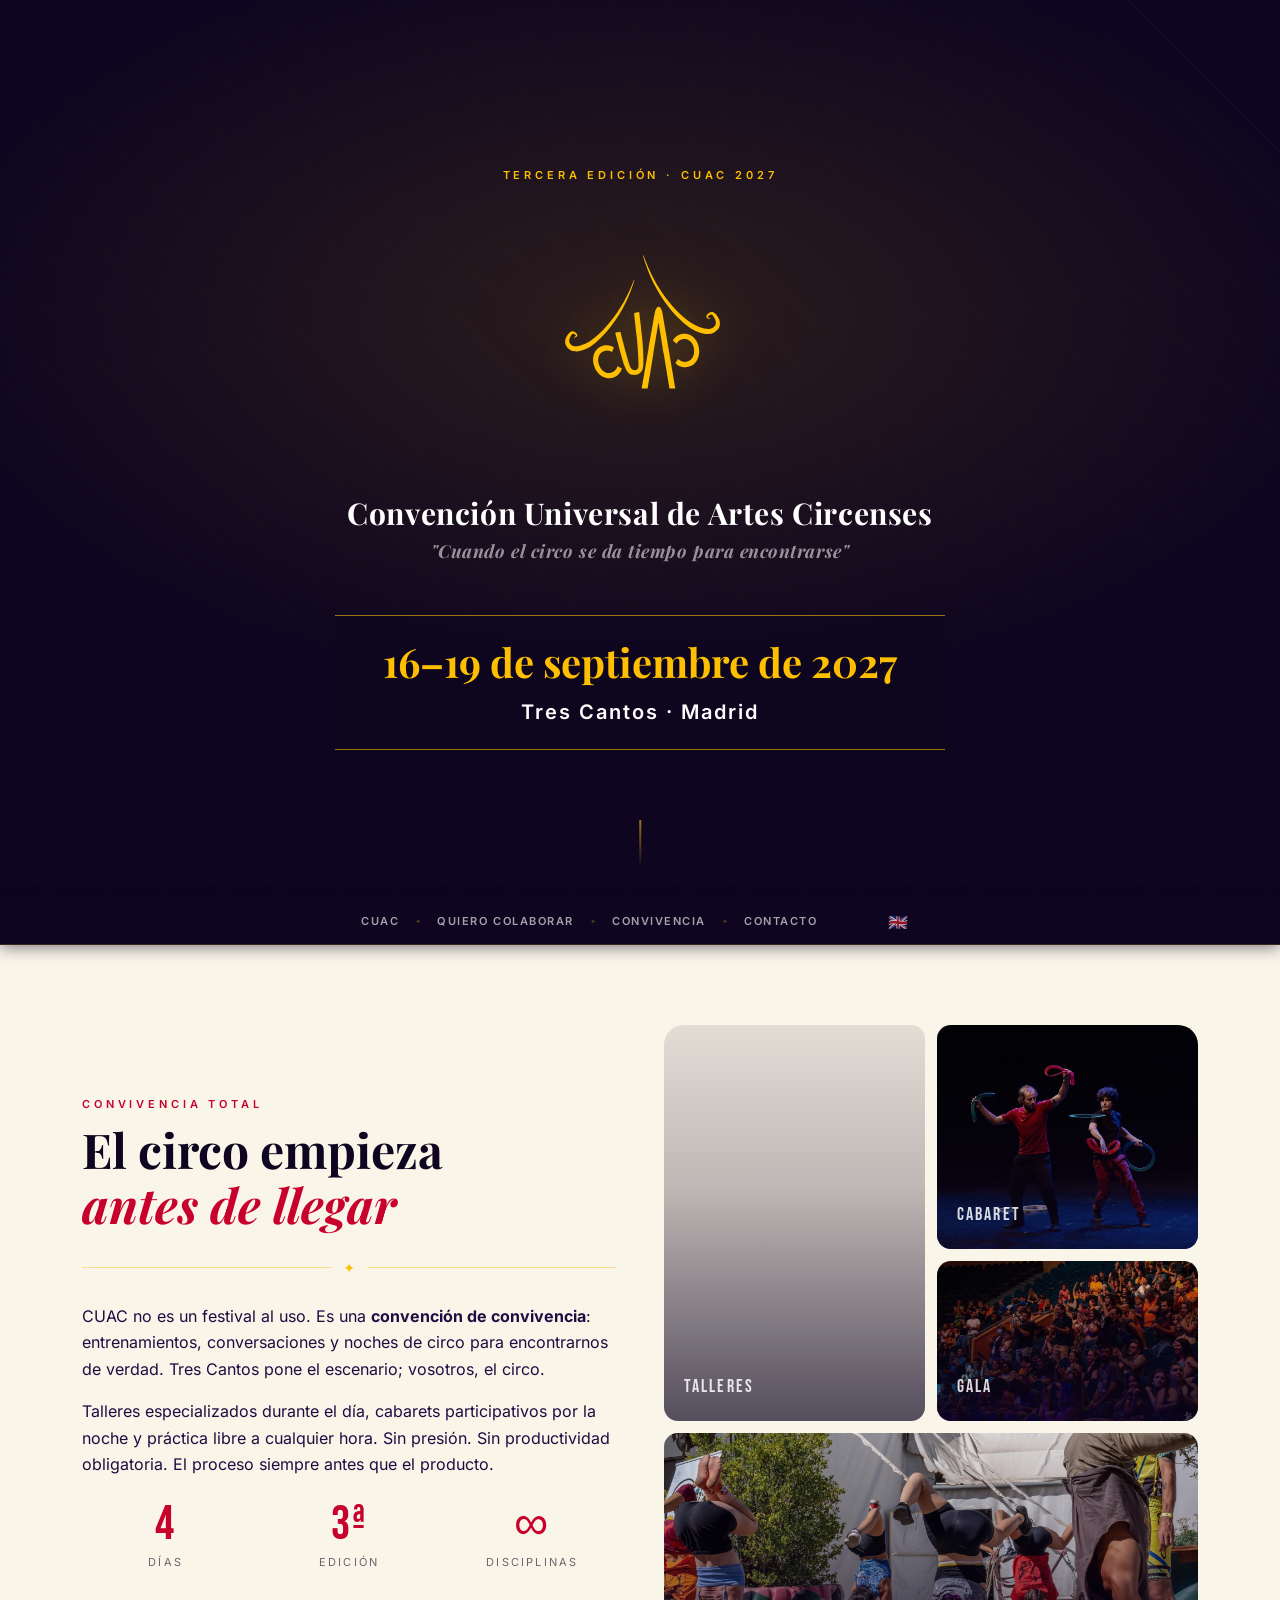
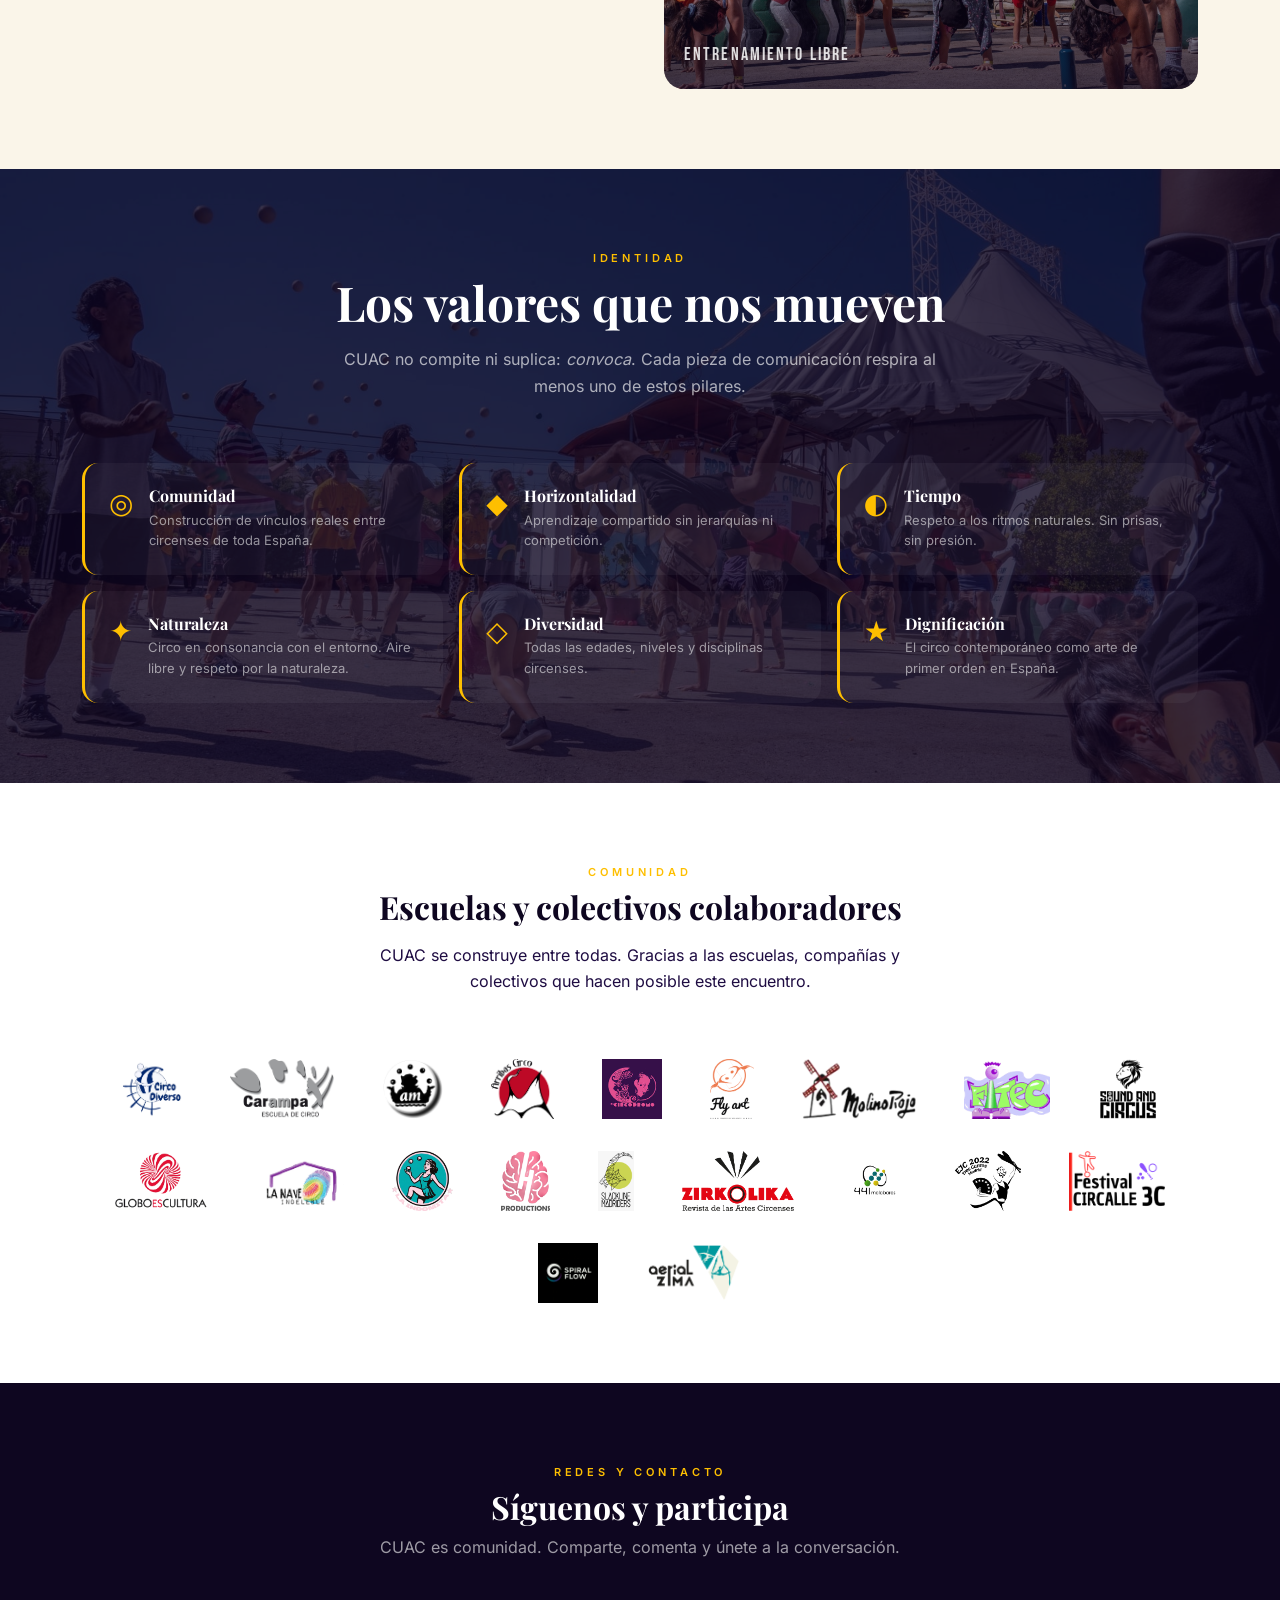
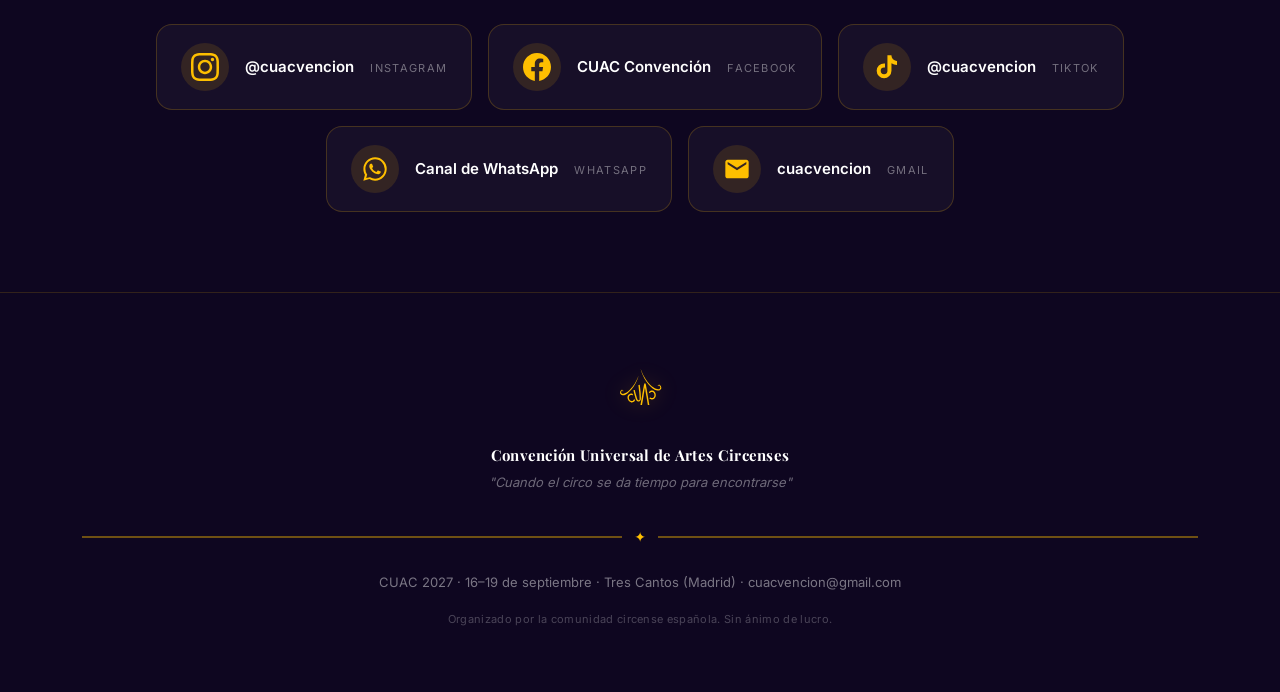
==== commit 25dd8af8: "Deploy cuac d9d14f4a96364ee3eb5ecd379dc23829cadac24f" ====
--- a/index.html
+++ b/index.html
@@ -1,6 +1,6 @@
 <!DOCTYPE html><html lang="es" data-beasties-container><head>
   <meta charset="utf-8">
-  <title>CUAC 2026 — Convención Universal de Artes Circenses | CUAC 2026</title>
+  <title>CUAC 2027 — Convención Universal de Artes Circenses | CUAC 2027</title>
   <base href="/">
   <meta name="viewport" content="width=device-width, initial-scale=1">
   <meta http-equiv="Cache-Control" content="no-cache, no-store, must-revalidate">
@@ -14,7 +14,7 @@
   <!-- Fuentes integradas localmente vía Fontsource (ver styles.scss) -->
 
   <!-- SEO: meta base (las páginas las sobreescriben dinámicamente) -->
-  <meta name="description" content="22–24 de mayo en el Albergue Nueva Tierra, Sierra Norte de Madrid. Talleres, entrenamiento libre, cabaret bajo carpa y comunidad circense.">
+  <meta name="description" content="Del 16 al 19 de septiembre de 2027 en Tres Cantos, Madrid. Tercera edición: circo, comunidad, talleres, espectáculos y naturaleza.">
   <meta property="og:site_name" content="CUAC — Convención Universal de Artes Circenses">
   <meta property="og:type" content="website">
   <meta property="og:locale" content="es_ES">
@@ -32,10 +32,10 @@
 
     gtag('config', 'G-E0GTVYF3SX');
   </script>
-<style>@font-face{font-family:Inter;font-style:normal;font-weight:300;font-display:swap;src:url(/fonts/inter-latin-300-normal.woff2) format("woff2");unicode-range:U+0000-00FF,U+0131,U+0152-0153,U+02BB-02BC,U+02C6,U+02DA,U+02DC,U+0304,U+0308,U+0329,U+2000-206F,U+20AC,U+2122,U+2191,U+2193,U+2212,U+2215,U+FEFF,U+FFFD}@font-face{font-family:Inter;font-style:normal;font-weight:400;font-display:swap;src:url(/fonts/inter-latin-400-normal.woff2) format("woff2");unicode-range:U+0000-00FF,U+0131,U+0152-0153,U+02BB-02BC,U+02C6,U+02DA,U+02DC,U+0304,U+0308,U+0329,U+2000-206F,U+20AC,U+2122,U+2191,U+2193,U+2212,U+2215,U+FEFF,U+FFFD}@font-face{font-family:Inter;font-style:normal;font-weight:500;font-display:swap;src:url(/fonts/inter-latin-500-normal.woff2) format("woff2");unicode-range:U+0000-00FF,U+0131,U+0152-0153,U+02BB-02BC,U+02C6,U+02DA,U+02DC,U+0304,U+0308,U+0329,U+2000-206F,U+20AC,U+2122,U+2191,U+2193,U+2212,U+2215,U+FEFF,U+FFFD}@font-face{font-family:Inter;font-style:normal;font-weight:600;font-display:swap;src:url(/fonts/inter-latin-600-normal.woff2) format("woff2");unicode-range:U+0000-00FF,U+0131,U+0152-0153,U+02BB-02BC,U+02C6,U+02DA,U+02DC,U+0304,U+0308,U+0329,U+2000-206F,U+20AC,U+2122,U+2191,U+2193,U+2212,U+2215,U+FEFF,U+FFFD}@font-face{font-family:Inter;font-style:normal;font-weight:700;font-display:swap;src:url(/fonts/inter-latin-700-normal.woff2) format("woff2");unicode-range:U+0000-00FF,U+0131,U+0152-0153,U+02BB-02BC,U+02C6,U+02DA,U+02DC,U+0304,U+0308,U+0329,U+2000-206F,U+20AC,U+2122,U+2191,U+2193,U+2212,U+2215,U+FEFF,U+FFFD}@font-face{font-family:Playfair Display;font-style:normal;font-weight:700;font-display:swap;src:url(/fonts/playfair-display-latin-700-normal.woff2) format("woff2");unicode-range:U+0000-00FF,U+0131,U+0152-0153,U+02BB-02BC,U+02C6,U+02DA,U+02DC,U+0304,U+0308,U+0329,U+2000-206F,U+20AC,U+2122,U+2191,U+2193,U+2212,U+2215,U+FEFF,U+FFFD}@font-face{font-family:Playfair Display;font-style:italic;font-weight:700;font-display:swap;src:url(/fonts/playfair-display-latin-700-italic.woff2) format("woff2");unicode-range:U+0000-00FF,U+0131,U+0152-0153,U+02BB-02BC,U+02C6,U+02DA,U+02DC,U+0304,U+0308,U+0329,U+2000-206F,U+20AC,U+2122,U+2191,U+2193,U+2212,U+2215,U+FEFF,U+FFFD}@font-face{font-family:Playfair Display;font-style:normal;font-weight:900;font-display:swap;src:url(/fonts/playfair-display-latin-900-normal.woff2) format("woff2");unicode-range:U+0000-00FF,U+0131,U+0152-0153,U+02BB-02BC,U+02C6,U+02DA,U+02DC,U+0304,U+0308,U+0329,U+2000-206F,U+20AC,U+2122,U+2191,U+2193,U+2212,U+2215,U+FEFF,U+FFFD}@font-face{font-family:Playfair Display;font-style:italic;font-weight:900;font-display:swap;src:url(/fonts/playfair-display-latin-900-italic.woff2) format("woff2");unicode-range:U+0000-00FF,U+0131,U+0152-0153,U+02BB-02BC,U+02C6,U+02DA,U+02DC,U+0304,U+0308,U+0329,U+2000-206F,U+20AC,U+2122,U+2191,U+2193,U+2212,U+2215,U+FEFF,U+FFFD}@font-face{font-family:Fira Code;font-style:normal;font-weight:400;font-display:swap;src:url(/fonts/fira-code-latin-400-normal.woff2) format("woff2");unicode-range:U+0000-00FF,U+0131,U+0152-0153,U+02BB-02BC,U+02C6,U+02DA,U+02DC,U+0304,U+0308,U+0329,U+2000-206F,U+20AC,U+2122,U+2191,U+2193,U+2212,U+2215,U+FEFF,U+FFFD}@font-face{font-family:Fira Code;font-style:normal;font-weight:500;font-display:swap;src:url(/fonts/fira-code-latin-500-normal.woff2) format("woff2");unicode-range:U+0000-00FF,U+0131,U+0152-0153,U+02BB-02BC,U+02C6,U+02DA,U+02DC,U+0304,U+0308,U+0329,U+2000-206F,U+20AC,U+2122,U+2191,U+2193,U+2212,U+2215,U+FEFF,U+FFFD}:root{--bs-blue: #0d6efd;--bs-indigo: #6610f2;--bs-purple: #6f42c1;--bs-pink: #d63384;--bs-red: #dc3545;--bs-orange: #fd7e14;--bs-yellow: #ffc107;--bs-green: #198754;--bs-teal: #20c997;--bs-cyan: #0dcaf0;--bs-black: #000;--bs-white: #fff;--bs-gray: #6c757d;--bs-gray-dark: #343a40;--bs-gray-100: #f8f9fa;--bs-gray-200: #e9ecef;--bs-gray-300: #dee2e6;--bs-gray-400: #ced4da;--bs-gray-500: #adb5bd;--bs-gray-600: #6c757d;--bs-gray-700: #495057;--bs-gray-800: #343a40;--bs-gray-900: #212529;--bs-primary: #FEBF00;--bs-secondary: #1E0C42;--bs-success: #2d8a4e;--bs-info: #4a90d9;--bs-warning: #C99400;--bs-danger: #C8002C;--bs-light: #FAF5E9;--bs-dark: #0E0620;--bs-gold: #FEBF00;--bs-midnight: #0E0620;--bs-purple: #1E0C42;--bs-crimson: #C8002C;--bs-cream: #FAF5E9;--bs-primary-rgb: 254, 191, 0;--bs-secondary-rgb: 30, 12, 66;--bs-success-rgb: 45, 138, 78;--bs-info-rgb: 74, 144, 217;--bs-warning-rgb: 201, 148, 0;--bs-danger-rgb: 200, 0, 44;--bs-light-rgb: 250, 245, 233;--bs-dark-rgb: 14, 6, 32;--bs-gold-rgb: 254, 191, 0;--bs-midnight-rgb: 14, 6, 32;--bs-purple-rgb: 30, 12, 66;--bs-crimson-rgb: 200, 0, 44;--bs-cream-rgb: 250, 245, 233;--bs-primary-text-emphasis: rgb(101.6, 76.4, 0);--bs-secondary-text-emphasis: rgb(12, 4.8, 26.4);--bs-success-text-emphasis: rgb(18, 55.2, 31.2);--bs-info-text-emphasis: rgb(29.6, 57.6, 86.8);--bs-warning-text-emphasis: rgb(80.4, 59.2, 0);--bs-danger-text-emphasis: rgb(80, 0, 17.6);--bs-light-text-emphasis: #495057;--bs-dark-text-emphasis: #495057;--bs-primary-bg-subtle: rgb(254.8, 242.2, 204);--bs-secondary-bg-subtle: rgb(210, 206.4, 217.2);--bs-success-bg-subtle: rgb(213, 231.6, 219.6);--bs-info-bg-subtle: rgb(218.8, 232.8, 247.4);--bs-warning-bg-subtle: rgb(244.2, 233.6, 204);--bs-danger-bg-subtle: rgb(244, 204, 212.8);--bs-light-bg-subtle: rgb(251.5, 252, 252.5);--bs-dark-bg-subtle: #ced4da;--bs-primary-border-subtle: rgb(254.6, 229.4, 153);--bs-secondary-border-subtle: rgb(165, 157.8, 179.4);--bs-success-border-subtle: rgb(171, 208.2, 184.2);--bs-info-border-subtle: rgb(182.6, 210.6, 239.8);--bs-warning-border-subtle: rgb(233.4, 212.2, 153);--bs-danger-border-subtle: rgb(233, 153, 170.6);--bs-light-border-subtle: #e9ecef;--bs-dark-border-subtle: #adb5bd;--bs-white-rgb: 255, 255, 255;--bs-black-rgb: 0, 0, 0;--bs-font-sans-serif: "Inter", system-ui, -apple-system, sans-serif;--bs-font-monospace: "Fira Code", "Courier New", monospace;--bs-gradient: linear-gradient(180deg, rgba(255, 255, 255, .15), rgba(255, 255, 255, 0));--bs-body-font-family: "Inter", system-ui, -apple-system, sans-serif;--bs-body-font-size: 1rem;--bs-body-font-weight: 400;--bs-body-line-height: 1.65;--bs-body-color: #0E0620;--bs-body-color-rgb: 14, 6, 32;--bs-body-bg: #FFFDF5;--bs-body-bg-rgb: 255, 253, 245;--bs-emphasis-color: #000;--bs-emphasis-color-rgb: 0, 0, 0;--bs-secondary-color: #6B6570;--bs-secondary-color-rgb: 107, 101, 112;--bs-secondary-bg: #e9ecef;--bs-secondary-bg-rgb: 233, 236, 239;--bs-tertiary-color: rgba(14, 6, 32, .5);--bs-tertiary-color-rgb: 14, 6, 32;--bs-tertiary-bg: #f8f9fa;--bs-tertiary-bg-rgb: 248, 249, 250;--bs-heading-color: #0E0620;--bs-link-color: #C99400;--bs-link-color-rgb: 201, 148, 0;--bs-link-decoration: none;--bs-link-hover-color: #C8002C;--bs-link-hover-color-rgb: 200, 0, 44;--bs-link-hover-decoration: underline;--bs-code-color: #d63384;--bs-highlight-color: #0E0620;--bs-highlight-bg: rgb(255, 242.6, 205.4);--bs-border-width: 1px;--bs-border-style: solid;--bs-border-color: #E8E3F0;--bs-border-color-translucent: rgba(0, 0, 0, .175);--bs-border-radius: .75rem;--bs-border-radius-sm: .5rem;--bs-border-radius-lg: 1rem;--bs-border-radius-xl: 1.25rem;--bs-border-radius-xxl: 1.5rem;--bs-border-radius-2xl: var(--bs-border-radius-xxl);--bs-border-radius-pill: 50rem;--bs-box-shadow: 0 4px 24px rgba(14, 6, 32, .08);--bs-box-shadow-sm: 0 2px 8px rgba(14, 6, 32, .06);--bs-box-shadow-lg: 0 8px 48px rgba(14, 6, 32, .14);--bs-box-shadow-inset: inset 0 1px 2px rgba(14, 6, 32, .08);--bs-focus-ring-width: .25rem;--bs-focus-ring-opacity: .25;--bs-focus-ring-color: rgba(254, 191, 0, .25);--bs-form-valid-color: #2d8a4e;--bs-form-valid-border-color: #2d8a4e;--bs-form-invalid-color: #C8002C;--bs-form-invalid-border-color: #C8002C}*,*:before,*:after{box-sizing:border-box}@media(prefers-reduced-motion:no-preference){:root{scroll-behavior:smooth}}body{margin:0;font-family:var(--bs-body-font-family);font-size:var(--bs-body-font-size);font-weight:var(--bs-body-font-weight);line-height:var(--bs-body-line-height);color:var(--bs-body-color);text-align:var(--bs-body-text-align);background-color:var(--bs-body-bg);-webkit-text-size-adjust:100%;-webkit-tap-highlight-color:rgba(0,0,0,0)}.h6,h3,h2,.h2,h1,.h1{margin-top:0;margin-bottom:.5rem;font-family:Playfair Display,Georgia,serif;font-weight:700;line-height:1.15;color:var(--bs-heading-color)}h1,.h1{font-size:clamp(2rem,5vw,3rem)}h2,.h2{font-size:clamp(1.5rem,3.5vw,2rem)}h3{font-size:calc(1.2625rem + .15vw)}@media(min-width:1200px){h3{font-size:1.375rem}}.h6{font-size:.875rem}p{margin-top:0;margin-bottom:1rem}ul{padding-left:2rem}ul{margin-top:0;margin-bottom:1rem}strong{font-weight:900}.small{font-size:.75rem}a{color:rgba(var(--bs-link-color-rgb),var(--bs-link-opacity, 1));text-decoration:none}a:hover{--bs-link-color-rgb: var(--bs-link-hover-color-rgb);text-decoration:underline}a:not([href]):not([class]),a:not([href]):not([class]):hover{color:inherit;text-decoration:none}img,svg{vertical-align:middle}button{border-radius:0}button:focus:not(:focus-visible){outline:0}button{margin:0;font-family:inherit;font-size:inherit;line-height:inherit}button{text-transform:none}button,[type=button]{-webkit-appearance:button}button:not(:disabled),[type=button]:not(:disabled){cursor:pointer}.lead{font-size:1.125rem;font-weight:300}.list-unstyled{padding-left:0;list-style:none}.container{--bs-gutter-x: 1.5rem;--bs-gutter-y: 0;width:100%;padding-right:calc(var(--bs-gutter-x) * .5);padding-left:calc(var(--bs-gutter-x) * .5);margin-right:auto;margin-left:auto}@media(min-width:576px){.container{max-width:540px}}@media(min-width:768px){.container{max-width:720px}}@media(min-width:992px){.container{max-width:960px}}@media(min-width:1200px){.container{max-width:1140px}}@media(min-width:1400px){.container{max-width:1320px}}:root{--bs-breakpoint-xs: 0;--bs-breakpoint-sm: 576px;--bs-breakpoint-md: 768px;--bs-breakpoint-lg: 992px;--bs-breakpoint-xl: 1200px;--bs-breakpoint-xxl: 1400px}.row{--bs-gutter-x: 1.5rem;--bs-gutter-y: 0;display:flex;flex-wrap:wrap;margin-top:calc(-1 * var(--bs-gutter-y));margin-right:calc(-.5 * var(--bs-gutter-x));margin-left:calc(-.5 * var(--bs-gutter-x))}.row>*{flex-shrink:0;width:100%;max-width:100%;padding-right:calc(var(--bs-gutter-x) * .5);padding-left:calc(var(--bs-gutter-x) * .5);margin-top:var(--bs-gutter-y)}.col-auto{flex:0 0 auto;width:auto}.col-4{flex:0 0 auto;width:33.33333333%}.col-12{flex:0 0 auto;width:100%}.g-3{--bs-gutter-x: 1rem}.g-3{--bs-gutter-y: 1rem}.g-4{--bs-gutter-x: 1.5rem}.g-4{--bs-gutter-y: 1.5rem}.g-5{--bs-gutter-x: 3rem}.g-5{--bs-gutter-y: 3rem}@media(min-width:576px){.col-sm-6{flex:0 0 auto;width:50%}}@media(min-width:768px){.col-md-4{flex:0 0 auto;width:33.33333333%}.col-md-6{flex:0 0 auto;width:50%}}@media(min-width:992px){.col-lg-auto{flex:0 0 auto;width:auto}.col-lg-4{flex:0 0 auto;width:33.33333333%}.col-lg-5{flex:0 0 auto;width:41.66666667%}.col-lg-6{flex:0 0 auto;width:50%}.col-lg-7{flex:0 0 auto;width:58.33333333%}.col-lg-9{flex:0 0 auto;width:75%}}@media(min-width:1200px){.col-xl-8{flex:0 0 auto;width:66.66666667%}}.btn{--bs-btn-padding-x: 1.5rem;--bs-btn-padding-y: .625rem;--bs-btn-font-family: Inter, system-ui, -apple-system, sans-serif;--bs-btn-font-size: 1rem;--bs-btn-font-weight: 600;--bs-btn-line-height: 1.65;--bs-btn-color: #0E0620;--bs-btn-bg: transparent;--bs-btn-border-width: var(--bs-border-width);--bs-btn-border-color: transparent;--bs-btn-border-radius: 50rem;--bs-btn-hover-border-color: transparent;--bs-btn-box-shadow: inset 0 1px 0 rgba(255, 255, 255, .15), 0 1px 1px rgba(0, 0, 0, .075);--bs-btn-disabled-opacity: .65;--bs-btn-focus-box-shadow: 0 0 0 .25rem rgba(var(--bs-btn-focus-shadow-rgb), .5);display:inline-block;padding:var(--bs-btn-padding-y) var(--bs-btn-padding-x);font-family:var(--bs-btn-font-family);font-size:var(--bs-btn-font-size);font-weight:var(--bs-btn-font-weight);line-height:var(--bs-btn-line-height);color:var(--bs-btn-color);text-align:center;vertical-align:middle;cursor:pointer;-webkit-user-select:none;user-select:none;border:var(--bs-btn-border-width) solid var(--bs-btn-border-color);border-radius:var(--bs-btn-border-radius);background-color:var(--bs-btn-bg);transition:color .2s ease,background-color .2s ease,border-color .2s ease,box-shadow .2s ease}@media(prefers-reduced-motion:reduce){.btn{transition:none}}.btn:hover{color:var(--bs-btn-hover-color);text-decoration:none;background-color:var(--bs-btn-hover-bg);border-color:var(--bs-btn-hover-border-color)}.btn:focus-visible{color:var(--bs-btn-hover-color);background-color:var(--bs-btn-hover-bg);border-color:var(--bs-btn-hover-border-color);outline:0;box-shadow:var(--bs-btn-focus-box-shadow)}.btn:first-child:active{color:var(--bs-btn-active-color);background-color:var(--bs-btn-active-bg);border-color:var(--bs-btn-active-border-color)}.btn:first-child:active:focus-visible{box-shadow:var(--bs-btn-focus-box-shadow)}.btn:disabled{color:var(--bs-btn-disabled-color);pointer-events:none;background-color:var(--bs-btn-disabled-bg);border-color:var(--bs-btn-disabled-border-color);opacity:var(--bs-btn-disabled-opacity)}.btn-primary{--bs-btn-color: #000;--bs-btn-bg: #FEBF00;--bs-btn-border-color: #FEBF00;--bs-btn-hover-color: #000;--bs-btn-hover-bg: rgb(254.15, 200.6, 38.25);--bs-btn-hover-border-color: rgb(254.1, 197.4, 25.5);--bs-btn-focus-shadow-rgb: 216, 162, 0;--bs-btn-active-color: #000;--bs-btn-active-bg: rgb(254.2, 203.8, 51);--bs-btn-active-border-color: rgb(254.1, 197.4, 25.5);--bs-btn-active-shadow: inset 0 3px 5px rgba(0, 0, 0, .125);--bs-btn-disabled-color: #000;--bs-btn-disabled-bg: #FEBF00;--bs-btn-disabled-border-color: #FEBF00}.btn-outline-light{--bs-btn-color: #FAF5E9;--bs-btn-border-color: #FAF5E9;--bs-btn-hover-color: #000;--bs-btn-hover-bg: #FAF5E9;--bs-btn-hover-border-color: #FAF5E9;--bs-btn-focus-shadow-rgb: 250, 245, 233;--bs-btn-active-color: #000;--bs-btn-active-bg: #FAF5E9;--bs-btn-active-border-color: #FAF5E9;--bs-btn-active-shadow: inset 0 3px 5px rgba(0, 0, 0, .125);--bs-btn-disabled-color: #FAF5E9;--bs-btn-disabled-bg: transparent;--bs-btn-disabled-border-color: #FAF5E9;--bs-gradient: none}.btn-lg{--bs-btn-padding-y: .875rem;--bs-btn-padding-x: 2rem;--bs-btn-font-size: 1.125rem;--bs-btn-border-radius: 50rem}.btn-sm{--bs-btn-padding-y: .375rem;--bs-btn-padding-x: 1rem;--bs-btn-font-size: .875rem;--bs-btn-border-radius: 50rem}.card{--bs-card-spacer-y: 1.25rem;--bs-card-spacer-x: 1.5rem;--bs-card-title-spacer-y: .5rem;--bs-card-title-color: ;--bs-card-subtitle-color: ;--bs-card-border-width: var(--bs-border-width);--bs-card-border-color: #E8E3F0;--bs-card-border-radius: 1rem;--bs-card-box-shadow: 0 2px 8px rgba(14, 6, 32, .06);--bs-card-inner-border-radius: calc(1rem - (var(--bs-border-width)));--bs-card-cap-padding-y: .625rem;--bs-card-cap-padding-x: 1.5rem;--bs-card-cap-bg: transparent;--bs-card-cap-color: ;--bs-card-height: ;--bs-card-color: ;--bs-card-bg: #fff;--bs-card-img-overlay-padding: 1rem;--bs-card-group-margin: .75rem;position:relative;display:flex;flex-direction:column;min-width:0;height:var(--bs-card-height);color:var(--bs-body-color);word-wrap:break-word;background-color:var(--bs-card-bg);background-clip:border-box;border:var(--bs-card-border-width) solid var(--bs-card-border-color);border-radius:var(--bs-card-border-radius)}.card-body{flex:1 1 auto;padding:var(--bs-card-spacer-y) var(--bs-card-spacer-x);color:var(--bs-card-color)}:root{--bs-btn-close-filter: }:root{--bs-carousel-indicator-active-bg: #fff;--bs-carousel-caption-color: #fff;--bs-carousel-control-icon-filter: }.d-flex{display:flex!important}.d-none{display:none!important}.shadow-sm{box-shadow:var(--bs-box-shadow-sm)!important}.position-relative{position:relative!important}.border-0{border:0!important}.h-100{height:100%!important}.flex-shrink-0{flex-shrink:0!important}.flex-wrap{flex-wrap:wrap!important}.justify-content-center{justify-content:center!important}.align-items-center{align-items:center!important}.mx-auto{margin-right:auto!important;margin-left:auto!important}.my-4{margin-top:1.5rem!important;margin-bottom:1.5rem!important}.mt-2{margin-top:.5rem!important}.mt-4{margin-top:1.5rem!important}.mb-0{margin-bottom:0!important}.mb-1{margin-bottom:.25rem!important}.mb-2{margin-bottom:.5rem!important}.mb-3{margin-bottom:1rem!important}.mb-4{margin-bottom:1.5rem!important}.mb-5{margin-bottom:3rem!important}.p-4{padding:1.5rem!important}.px-5{padding-right:3rem!important;padding-left:3rem!important}.gap-3{gap:1rem!important}.fw-semibold{font-weight:600!important}.fw-bold{font-weight:700!important}.lh-lg{line-height:1.75!important}.text-center{text-align:center!important}.text-secondary{--bs-text-opacity: 1;color:rgba(var(--bs-secondary-rgb),var(--bs-text-opacity))!important}.text-gold{--bs-text-opacity: 1;color:rgba(var(--bs-gold-rgb),var(--bs-text-opacity))!important}.text-white{--bs-text-opacity: 1;color:rgba(var(--bs-white-rgb),var(--bs-text-opacity))!important}.bg-cream{--bs-bg-opacity: 1;background-color:rgba(var(--bs-cream-rgb),var(--bs-bg-opacity))!important}.bg-white{--bs-bg-opacity: 1;background-color:rgba(var(--bs-white-rgb),var(--bs-bg-opacity))!important}.z-1{z-index:1!important}@media(min-width:768px){.d-md-block{display:block!important}.d-md-none{display:none!important}}.section-label{display:block;font-size:.6875rem;letter-spacing:.35em;text-transform:uppercase;font-weight:600;color:#febf00;margin-bottom:.5rem}.bg-cream{background-color:#faf5e9!important}.text-gold{color:#febf00!important}.text-gold-dark{color:#c99400!important}.btn-primary{color:#0e0620;background-color:#febf00;border-color:#febf00;font-weight:600}.btn-primary:hover,.btn-primary:focus-visible{background-color:#c99400;border-color:#c99400;color:#0e0620}.btn-primary:active{background-color:#a57a00;border-color:#a57a00}.section-dark{background-color:#0e0620;color:#fff}.section-dark .h1,.section-dark h2,.section-dark .h2,.section-dark h3{color:#fff}.star-divider{display:flex;align-items:center;gap:.75rem;color:#febf00;font-size:.875rem;margin:2rem 0}.star-divider:before,.star-divider:after{content:"";flex:1;height:1.5px;background:#febf00;opacity:.4}.landing-collaborators{display:flex;flex-wrap:wrap;gap:2rem 3rem;justify-content:center;align-items:center}.landing-collaborators__item{display:flex;align-items:center;justify-content:center}.landing-collaborators__item img{max-height:60px;max-width:140px;width:auto;height:auto;object-fit:contain}.landing-highlight__icon{width:3rem;height:3rem;min-width:3rem;background:#febf00;border-radius:.75rem;display:flex;align-items:center;justify-content:center;font-size:1.375rem;color:#0e0620}
-</style><link rel="stylesheet" href="styles-MBA2YXZ5.css" media="print" onload="this.media='all'"><noscript><link rel="stylesheet" href="styles-MBA2YXZ5.css"></noscript><style ng-app-id="ng">.mobile-nav__bar[_ngcontent-ng-c1588148874]{position:fixed;top:0;left:0;right:0;z-index:1050;display:flex;align-items:center;justify-content:space-between;height:3rem;padding:0 1rem;background-color:#0e0620;border-bottom:1px solid rgba(254,191,0,.18);box-shadow:0 2px 12px #0e062099}.mobile-nav__brand[_ngcontent-ng-c1588148874]{font-family:Playfair Display,serif;font-weight:700;font-size:1.125rem;color:#febf00;text-decoration:none;letter-spacing:.04em}.mobile-nav__brand[_ngcontent-ng-c1588148874]:hover{color:#ffd84d}.mobile-nav__toggle[_ngcontent-ng-c1588148874]{display:flex;align-items:center;justify-content:center;width:2.25rem;height:2.25rem;padding:0;border:none;background:transparent;cursor:pointer;-webkit-tap-highlight-color:transparent}.mobile-nav__icon[_ngcontent-ng-c1588148874]{display:flex;flex-direction:column;justify-content:center;align-items:center;width:1.5rem;height:1.25rem;position:relative}.mobile-nav__icon[_ngcontent-ng-c1588148874]   span[_ngcontent-ng-c1588148874]{display:block;width:100%;height:2px;background-color:#febf00;border-radius:1px;transition:transform .3s ease,opacity .2s ease;position:absolute}.mobile-nav__icon[_ngcontent-ng-c1588148874]   span[_ngcontent-ng-c1588148874]:nth-child(1){top:0}.mobile-nav__icon[_ngcontent-ng-c1588148874]   span[_ngcontent-ng-c1588148874]:nth-child(2){top:50%;transform:translateY(-50%)}.mobile-nav__icon[_ngcontent-ng-c1588148874]   span[_ngcontent-ng-c1588148874]:nth-child(3){bottom:0}.mobile-nav__icon.is-open[_ngcontent-ng-c1588148874]   span[_ngcontent-ng-c1588148874]:nth-child(1){top:50%;transform:translateY(-50%) rotate(45deg)}.mobile-nav__icon.is-open[_ngcontent-ng-c1588148874]   span[_ngcontent-ng-c1588148874]:nth-child(2){opacity:0}.mobile-nav__icon.is-open[_ngcontent-ng-c1588148874]   span[_ngcontent-ng-c1588148874]:nth-child(3){bottom:auto;top:50%;transform:translateY(-50%) rotate(-45deg)}.mobile-nav__backdrop[_ngcontent-ng-c1588148874]{position:fixed;inset:0;z-index:1040;background:#0e0620b3;-webkit-backdrop-filter:blur(4px);backdrop-filter:blur(4px);animation:_ngcontent-ng-c1588148874_mobileNavFadeIn .25s ease}.mobile-nav__panel[_ngcontent-ng-c1588148874]{position:fixed;top:3rem;right:0;width:min(80vw,20rem);height:calc(100vh - 3rem - env(safe-area-inset-bottom,0px));z-index:1060;background-color:#0e0620;border-left:1px solid rgba(254,191,0,.15);display:flex;flex-direction:column;padding:1.5rem 0 calc(1.5rem + env(safe-area-inset-bottom,0px));box-sizing:border-box;overflow-y:auto;animation:_ngcontent-ng-c1588148874_mobileNavSlideIn .3s ease}.mobile-nav__list[_ngcontent-ng-c1588148874]{list-style:none;padding:0;margin:0;flex:1}.mobile-nav__link[_ngcontent-ng-c1588148874]{display:block;padding:.875rem 1.5rem;font-family:Inter,sans-serif;font-size:.8125rem;font-weight:600;letter-spacing:.12em;text-transform:uppercase;color:#fff9;text-decoration:none;border-left:3px solid transparent;transition:color .2s,border-color .2s,background-color .2s}.mobile-nav__link[_ngcontent-ng-c1588148874]:hover{color:#febf00;background-color:#febf000d}.mobile-nav__link.is-active[_ngcontent-ng-c1588148874]{color:#febf00;border-left-color:#febf00;background-color:#febf0014}.mobile-nav__footer[_ngcontent-ng-c1588148874]{display:flex;align-items:center;justify-content:space-between;padding:1rem 1.5rem 0;border-top:1px solid rgba(254,191,0,.12);margin-top:auto}.mobile-nav__tickets[_ngcontent-ng-c1588148874]{font-size:.6875rem!important;letter-spacing:.1em;padding:.35em 1.25em!important;border-radius:50rem!important;white-space:nowrap}@keyframes _ngcontent-ng-c1588148874_mobileNavFadeIn{0%{opacity:0}to{opacity:1}}@keyframes _ngcontent-ng-c1588148874_mobileNavSlideIn{0%{transform:translate(100%)}to{transform:translate(0)}}</style><style ng-app-id="ng">.py-section[_ngcontent-ng-c723295591]{padding-top:5rem;padding-bottom:5rem}@media(max-width:767px){.py-section[_ngcontent-ng-c723295591]{padding-top:3rem;padding-bottom:3rem}}.landing-hero[_ngcontent-ng-c723295591]{position:relative;min-height:100dvh;display:flex;align-items:center;background-color:#0e0620;color:#fff;overflow:hidden;padding:6rem 0 5rem}.landing-hero__carousel[_ngcontent-ng-c723295591]{position:absolute;inset:0;z-index:0}.landing-hero__slide[_ngcontent-ng-c723295591]{position:absolute;inset:0;opacity:0;transition:opacity 1.2s ease-in-out}.landing-hero__slide.is-active.is-loaded[_ngcontent-ng-c723295591]{opacity:1}.landing-hero__slide-img[_ngcontent-ng-c723295591]{width:100%;height:100%;object-fit:cover;object-position:center;-webkit-user-select:none;user-select:none;pointer-events:none;display:block}.landing-hero__overlay[_ngcontent-ng-c723295591]{position:absolute;inset:0;background:linear-gradient(to bottom,#0e06208c,#0e062059 40%,#0e0620a6)}.landing-hero__bg-texture[_ngcontent-ng-c723295591]{position:absolute;inset:0;pointer-events:none;z-index:1;background:radial-gradient(ellipse 80% 60% at 50% 35%,rgba(254,191,0,.12) 0%,transparent 70%),repeating-linear-gradient(45deg,transparent,transparent 40px,rgba(254,191,0,.025) 40px,rgba(254,191,0,.025) 41px)}.landing-hero__logo[_ngcontent-ng-c723295591]{width:clamp(120px,20vw,210px);height:auto;aspect-ratio:200/250;color:#febf00;filter:drop-shadow(0 0 24px rgba(254,191,0,.35))}.landing-hero__brand-name[_ngcontent-ng-c723295591]{font-family:Playfair Display,serif;font-size:clamp(1.25rem,3.5vw,1.875rem);font-weight:700;color:#fff;letter-spacing:.02em;line-height:1.3}.landing-hero__tagline[_ngcontent-ng-c723295591]{font-style:italic;font-family:Playfair Display,serif;font-size:clamp(.875rem,2vw,1.125rem);color:#ffffff8c;letter-spacing:.03em}.landing-hero__scroll[_ngcontent-ng-c723295591]{position:absolute;bottom:2rem;left:50%;transform:translate(-50%);display:flex;flex-direction:column;align-items:center;gap:.5rem;z-index:2}.landing-hero__scroll-line[_ngcontent-ng-c723295591]{display:block;width:1.5px;height:3rem;background:linear-gradient(to bottom,rgba(254,191,0,.6),transparent);animation:_ngcontent-ng-c723295591_scrollPulse 2s ease-in-out infinite}.landing-subnav[_ngcontent-ng-c723295591]{position:sticky;top:0;z-index:100;background-color:#0e0620;border-bottom:1px solid rgba(254,191,0,.18);box-shadow:0 2px 16px #0e06208c}.landing-subnav__inner[_ngcontent-ng-c723295591]{display:flex;align-items:center;justify-content:center;flex-wrap:wrap;gap:0;min-height:2.75rem;padding:0 1.5rem}@media(max-width:575px){.landing-subnav__inner[_ngcontent-ng-c723295591]{justify-content:flex-start;overflow-x:auto;flex-wrap:nowrap;padding:0 1rem;scrollbar-width:none}.landing-subnav__inner[_ngcontent-ng-c723295591]::-webkit-scrollbar{display:none}}.landing-subnav__link[_ngcontent-ng-c723295591]{display:inline-flex;align-items:center;height:2.75rem;padding:0 1rem;font-family:Inter,sans-serif;font-size:.6875rem;font-weight:600;letter-spacing:.14em;text-transform:uppercase;color:#ffffff9e;text-decoration:none;white-space:nowrap;transition:color .2s;border-bottom:2px solid transparent;margin-bottom:-1px}.landing-subnav__link[_ngcontent-ng-c723295591]:hover{color:#febf00;border-bottom-color:#febf0073}.landing-subnav__link.is-active[_ngcontent-ng-c723295591]{color:#febf00;border-bottom-color:#febf00}@media(max-width:575px){.landing-subnav__link[_ngcontent-ng-c723295591]{padding:0 .75rem;font-size:.625rem}}.landing-subnav__sep[_ngcontent-ng-c723295591]{font-size:.45rem;color:#febf004d;pointer-events:none;flex-shrink:0}.landing-subnav__sep--spacer[_ngcontent-ng-c723295591]{flex:1;min-width:1.5rem;max-width:3rem}@media(max-width:575px){.landing-subnav__sep[_ngcontent-ng-c723295591]{display:none}}.landing-subnav__btn[_ngcontent-ng-c723295591]{margin-left:.5rem;font-size:.625rem!important;letter-spacing:.1em;padding:.3em 1em!important;border-radius:50rem!important;white-space:nowrap;flex-shrink:0}@keyframes _ngcontent-ng-c723295591_scrollPulse{0%,to{opacity:.6;transform:scaleY(1)}50%{opacity:1;transform:scaleY(1.15)}}.landing-countdown__headline[_ngcontent-ng-c723295591]{font-size:.6875rem;letter-spacing:.35em;text-transform:uppercase;color:#febf00;font-weight:600;margin-bottom:1.25rem}.landing-countdown__units[_ngcontent-ng-c723295591]{display:flex;align-items:center;justify-content:center;gap:.75rem;flex-wrap:wrap}.landing-countdown__unit[_ngcontent-ng-c723295591]{display:flex;flex-direction:column;align-items:center;min-width:4.5rem;background:#ffffff0f;border:1px solid rgba(254,191,0,.2);border-radius:1rem;padding:1rem .75rem .75rem;-webkit-backdrop-filter:blur(8px);backdrop-filter:blur(8px)}@media(max-width:575.98px){.landing-countdown__unit[_ngcontent-ng-c723295591]{min-width:3rem;padding:.5rem .4rem .4rem;border-radius:.625rem}}.landing-countdown__value[_ngcontent-ng-c723295591]{font-family:Bebas Neue,sans-serif;font-size:clamp(2.5rem,7vw,4rem);line-height:1;color:#febf00;letter-spacing:.04em}@media(max-width:575.98px){.landing-countdown__value[_ngcontent-ng-c723295591]{font-size:1.75rem}}.landing-countdown__label[_ngcontent-ng-c723295591]{font-size:.625rem;letter-spacing:.2em;text-transform:uppercase;color:#ffffff73;margin-top:.25rem}.landing-countdown__sep[_ngcontent-ng-c723295591]{font-family:Bebas Neue,sans-serif;font-size:3rem;color:#febf0066;line-height:1;margin-top:-.75rem;align-self:center}.landing-stat__value[_ngcontent-ng-c723295591]{font-family:Bebas Neue,sans-serif;font-size:3rem;line-height:1;color:#febf00;letter-spacing:.05em}.landing-stat__label[_ngcontent-ng-c723295591]{font-size:.6875rem;letter-spacing:.2em;text-transform:uppercase;color:#ffffff73;margin-top:.2rem}.landing-mosaic[_ngcontent-ng-c723295591]{display:grid;grid-template-columns:1fr 1fr;grid-template-rows:14rem 10rem 16rem;gap:.75rem;border-radius:1.25rem;overflow:hidden}@media(max-width:575px){.landing-mosaic[_ngcontent-ng-c723295591]{grid-template-rows:10rem 8rem 12rem}}.landing-mosaic__item[_ngcontent-ng-c723295591]{border-radius:.875rem;display:flex;align-items:flex-end;padding:1.25rem;position:relative;overflow:hidden}.landing-mosaic__item--tall[_ngcontent-ng-c723295591]{grid-row:span 2}.landing-mosaic__item--wide[_ngcontent-ng-c723295591]{grid-column:span 2}.landing-mosaic__video[_ngcontent-ng-c723295591]{position:absolute;inset:0;width:100%;height:100%;object-fit:cover;z-index:0}.landing-mosaic__video-overlay[_ngcontent-ng-c723295591]{position:absolute;inset:0;background:linear-gradient(to top,#0e0620b3,#0e062040 60%,#0e06201a);z-index:1}.landing-mosaic__label[_ngcontent-ng-c723295591]{font-family:Bebas Neue,sans-serif;font-size:1.1rem;letter-spacing:.12em;text-transform:uppercase;color:#ffffffd9;position:relative;z-index:2}.landing-mosaic__label.text-midnight[_ngcontent-ng-c723295591]{color:#0e0620cc}.landing-ticket-step[_ngcontent-ng-c723295591]{background:#fff;border-radius:1.25rem;border:1.5px solid rgba(14,6,32,.07);border-top:4px solid #FEBF00;box-shadow:0 4px 24px #0e062012;padding:2rem 1.75rem;height:100%;display:flex;flex-direction:column;gap:1rem;transition:transform .2s,box-shadow .2s}.landing-ticket-step[_ngcontent-ng-c723295591]:hover{transform:translateY(-4px);box-shadow:0 12px 36px #0e06201f}.landing-ticket-step__header[_ngcontent-ng-c723295591]{display:flex;align-items:center;gap:1rem}.landing-ticket-step__number[_ngcontent-ng-c723295591]{display:inline-flex;align-items:center;justify-content:center;flex-shrink:0;width:2.5rem;height:2.5rem;border-radius:50%;background:#febf00;color:#0e0620;font-family:Inter,sans-serif;font-size:1.125rem;font-weight:700;line-height:1}.landing-ticket-step__title[_ngcontent-ng-c723295591]{font-size:1rem;font-weight:700;color:#0e0620;margin:0;line-height:1.3}.landing-ticket-step__intro[_ngcontent-ng-c723295591]{font-size:.9rem;color:#0e062099;margin:0}.landing-ticket-step__list[_ngcontent-ng-c723295591]{margin:0;display:flex;flex-direction:column;gap:.625rem}.landing-ticket-step__list[_ngcontent-ng-c723295591]   li[_ngcontent-ng-c723295591]{font-size:.875rem;color:#0e0620;padding-left:.875rem;border-left:2.5px solid rgba(254,191,0,.5);line-height:1.5}.landing-ticket-step__note[_ngcontent-ng-c723295591]{margin:0;font-size:.8125rem;line-height:1.55;color:#0e06209e}.landing-ticket-mode[_ngcontent-ng-c723295591]{padding:2rem;border-radius:1.5rem;background:linear-gradient(135deg,#0e0620f5,#190b3af5),radial-gradient(circle at top right,rgba(254,191,0,.16),transparent 38%);color:#fff;box-shadow:0 18px 48px #0e06202e}@media(max-width:767px){.landing-ticket-mode[_ngcontent-ng-c723295591]{padding:1.5rem}}.landing-ticket-mode__eyebrow[_ngcontent-ng-c723295591]{display:inline-block;margin-bottom:.75rem;font-size:.7rem;font-weight:700;letter-spacing:.18em;text-transform:uppercase;color:#febf00}.landing-ticket-mode__title[_ngcontent-ng-c723295591]{margin:0 0 .75rem;font-size:clamp(1.45rem,2.6vw,2rem);line-height:1.1;color:#fff}.landing-ticket-mode__body[_ngcontent-ng-c723295591]{max-width:34rem;font-size:.95rem;line-height:1.65;color:#ffffffbf}.landing-session-ticket[_ngcontent-ng-c723295591]{display:flex;flex-direction:column;gap:.75rem;min-height:100%;padding:1.25rem;border-radius:1.1rem;background:#ffffff14;border:1px solid rgba(254,191,0,.18);color:#fff;text-decoration:none;box-shadow:inset 0 1px #ffffff0f;transition:transform .2s ease,border-color .2s ease,background-color .2s ease}.landing-session-ticket[_ngcontent-ng-c723295591]:hover{transform:translateY(-4px);border-color:#febf0080;background:#ffffff1f}.landing-session-ticket__day[_ngcontent-ng-c723295591]{font-size:.68rem;font-weight:700;letter-spacing:.16em;text-transform:uppercase;color:#febf00eb}.landing-session-ticket__title[_ngcontent-ng-c723295591]{font-family:Playfair Display,serif;font-size:1.15rem;line-height:1.25;color:#fff}.landing-session-ticket__desc[_ngcontent-ng-c723295591]{flex:1;font-size:.88rem;line-height:1.55;color:#ffffffb3}.landing-session-ticket__cta[_ngcontent-ng-c723295591]{font-size:.78rem;font-weight:700;letter-spacing:.12em;text-transform:uppercase;color:#fff}.landing-valores[_ngcontent-ng-c723295591]{position:relative;background-image:url(/img/valores.jpg);background-size:cover;background-position:center}.landing-valores[_ngcontent-ng-c723295591]:before{content:"";position:absolute;inset:0;background:#0e0620d1;z-index:0}.landing-valores[_ngcontent-ng-c723295591] > .container[_ngcontent-ng-c723295591]{position:relative;z-index:1}.landing-value-card[_ngcontent-ng-c723295591]{display:flex;align-items:flex-start;gap:1rem;padding:1.5rem;border-radius:1rem;border-left:3px solid #FEBF00;background:#ffffff0a;transition:background .2s}.landing-value-card[_ngcontent-ng-c723295591]:hover{background:#febf0012}.landing-value-card__glyph[_ngcontent-ng-c723295591]{font-size:1.75rem;color:#febf00;line-height:1;flex-shrink:0;margin-top:.1rem}.landing-value-card__name[_ngcontent-ng-c723295591]{font-family:Playfair Display,serif;font-size:1rem;font-weight:700;color:#fff;margin-bottom:.25rem}.landing-value-card__desc[_ngcontent-ng-c723295591]{font-size:.8125rem;color:#ffffff8c;line-height:1.6;margin:0}.landing-channel-card[_ngcontent-ng-c723295591]{display:flex;align-items:center;gap:1rem;padding:1.125rem 1.5rem;border-radius:1rem;border:1.5px solid rgba(254,191,0,.2);background:#ffffff0a;text-decoration:none;transition:border-color .2s,background .2s,transform .2s;min-width:220px}.landing-channel-card[_ngcontent-ng-c723295591]:hover{border-color:#febf00;background:#febf0014;transform:translateY(-2px)}.landing-channel-card__icon[_ngcontent-ng-c723295591]{width:3rem;height:3rem;min-width:3rem;background:#febf001f;border-radius:50%;display:flex;align-items:center;justify-content:center;color:#febf00}.landing-channel-card__handle[_ngcontent-ng-c723295591]{display:block;font-weight:600;font-size:.9375rem;color:#fff}.landing-channel-card__net[_ngcontent-ng-c723295591]{display:block;font-size:.6875rem;letter-spacing:.12em;text-transform:uppercase;color:#fff6;margin-top:.1rem}.landing-footer[_ngcontent-ng-c723295591]{background:#0e0620;border-top:1.5px solid rgba(254,191,0,.15);padding:4rem 0 3rem}.landing-footer__logo[_ngcontent-ng-c723295591]{width:3.5rem;height:auto;aspect-ratio:200/250;color:#febf00;filter:drop-shadow(0 0 10px rgba(254,191,0,.3))}.landing-footer__brand[_ngcontent-ng-c723295591]{font-family:Playfair Display,serif;font-size:.9375rem;font-weight:700;color:#fff;letter-spacing:.02em}.landing-footer__tagline[_ngcontent-ng-c723295591]{font-style:italic;font-size:.8125rem;color:#fff6}.landing-footer__copy[_ngcontent-ng-c723295591]{font-size:.8125rem;color:#ffffff73}.landing-footer__copy[_ngcontent-ng-c723295591]   a[_ngcontent-ng-c723295591]{color:#c99400;text-decoration:underline}.landing-footer__copy[_ngcontent-ng-c723295591]   a[_ngcontent-ng-c723295591]:hover{color:#febf00}.landing-footer__legal[_ngcontent-ng-c723295591]{font-size:.6875rem;color:#ffffff40;letter-spacing:.03em}</style><style ng-app-id="ng">.lang-switcher[_ngcontent-ng-c398097286]{display:inline-flex;align-items:center;gap:.3rem;background:none;border:none;padding:.2rem .4rem;border-radius:4px;cursor:pointer;color:inherit;opacity:.72;transition:opacity .2s;flex-shrink:0}.lang-switcher[_ngcontent-ng-c398097286]:hover{opacity:1}.lang-switcher__flag[_ngcontent-ng-c398097286]{font-size:1rem;line-height:1}.lang-switcher__code[_ngcontent-ng-c398097286]{font-size:.625rem;font-weight:700;letter-spacing:.1em;text-transform:uppercase}</style><meta property="og:title" content="CUAC 2026 — Convención Universal de Artes Circenses | CUAC 2026"><meta property="og:description" content="22–24 de mayo en el Albergue Nueva Tierra, Sierra Norte de Madrid. Talleres, entrenamiento libre, cabaret bajo carpa y comunidad circense."><meta property="og:url" content="https://cuacvencion.org/"><meta name="twitter:title" content="CUAC 2026 — Convención Universal de Artes Circenses | CUAC 2026"><meta name="twitter:description" content="22–24 de mayo en el Albergue Nueva Tierra, Sierra Norte de Madrid. Talleres, entrenamiento libre, cabaret bajo carpa y comunidad circense."><meta name="twitter:image" content="https://cuacvencion.org/img/og-image.jpg"><link rel="canonical" href="https://cuacvencion.org/"><script id="jsonld-event" type="application/ld+json">{"@context":"https://schema.org","@type":"Event","name":"CUAC 2026 — Convención Universal de Artes Circenses","startDate":"2026-05-22T16:30:00+02:00","endDate":"2026-05-24T22:00:00+02:00","eventStatus":"https://schema.org/EventScheduled","eventAttendanceMode":"https://schema.org/OfflineEventAttendanceMode","location":{"@type":"Place","name":"Albergue Nueva Tierra","address":{"@type":"PostalAddress","addressLocality":"Piñuecar","addressRegion":"Comunidad de Madrid","addressCountry":"ES"},"geo":{"@type":"GeoCoordinates","latitude":41.0556,"longitude":-3.5861}},"organizer":{"@type":"Organization","name":"CUAC — Convención Universal de Artes Circenses","url":"https://cuacvencion.org"},"offers":{"@type":"Offer","priceCurrency":"EUR","price":"61.20","availability":"https://schema.org/InStock","validFrom":"2025-01-01"},"image":"https://cuacvencion.org/img/og-image.jpg","description":"Convención de artes circenses para la comunidad del circo joven español. Talleres especializados, entrenamiento libre, cabaret y espectáculos.","inLanguage":"es","isAccessibleForFree":false}</script><script id="jsonld-organization" type="application/ld+json">{"@context":"https://schema.org","@type":"Organization","name":"CUAC — Convención Universal de Artes Circenses","url":"https://cuacvencion.org","logo":"https://cuacvencion.org/img/logo.png","email":"cuacvencion@gmail.com","sameAs":["https://www.instagram.com/cuacvencion","https://www.facebook.com/profile.php?id=61572730027794","https://www.tiktok.com/@cuacvencion"]}</script><style ng-app-id="ng">[_nghost-ng-c572653062]{display:inline-block;width:var(--ng-icon__size, 1em);height:var(--ng-icon__size, 1em);line-height:initial;vertical-align:initial;overflow:hidden}[_nghost-ng-c572653062]     svg{width:inherit;height:inherit;vertical-align:inherit}@layer ng-icon{[_nghost-ng-c572653062]{color:var(--ng-icon__color, currentColor)}}</style></head>
+<style>@font-face{font-family:Inter;font-style:normal;font-weight:300;font-display:swap;src:url(/fonts/inter-latin-300-normal.woff2) format("woff2");unicode-range:U+0000-00FF,U+0131,U+0152-0153,U+02BB-02BC,U+02C6,U+02DA,U+02DC,U+0304,U+0308,U+0329,U+2000-206F,U+20AC,U+2122,U+2191,U+2193,U+2212,U+2215,U+FEFF,U+FFFD}@font-face{font-family:Inter;font-style:normal;font-weight:400;font-display:swap;src:url(/fonts/inter-latin-400-normal.woff2) format("woff2");unicode-range:U+0000-00FF,U+0131,U+0152-0153,U+02BB-02BC,U+02C6,U+02DA,U+02DC,U+0304,U+0308,U+0329,U+2000-206F,U+20AC,U+2122,U+2191,U+2193,U+2212,U+2215,U+FEFF,U+FFFD}@font-face{font-family:Inter;font-style:normal;font-weight:500;font-display:swap;src:url(/fonts/inter-latin-500-normal.woff2) format("woff2");unicode-range:U+0000-00FF,U+0131,U+0152-0153,U+02BB-02BC,U+02C6,U+02DA,U+02DC,U+0304,U+0308,U+0329,U+2000-206F,U+20AC,U+2122,U+2191,U+2193,U+2212,U+2215,U+FEFF,U+FFFD}@font-face{font-family:Inter;font-style:normal;font-weight:600;font-display:swap;src:url(/fonts/inter-latin-600-normal.woff2) format("woff2");unicode-range:U+0000-00FF,U+0131,U+0152-0153,U+02BB-02BC,U+02C6,U+02DA,U+02DC,U+0304,U+0308,U+0329,U+2000-206F,U+20AC,U+2122,U+2191,U+2193,U+2212,U+2215,U+FEFF,U+FFFD}@font-face{font-family:Inter;font-style:normal;font-weight:700;font-display:swap;src:url(/fonts/inter-latin-700-normal.woff2) format("woff2");unicode-range:U+0000-00FF,U+0131,U+0152-0153,U+02BB-02BC,U+02C6,U+02DA,U+02DC,U+0304,U+0308,U+0329,U+2000-206F,U+20AC,U+2122,U+2191,U+2193,U+2212,U+2215,U+FEFF,U+FFFD}@font-face{font-family:Playfair Display;font-style:normal;font-weight:700;font-display:swap;src:url(/fonts/playfair-display-latin-700-normal.woff2) format("woff2");unicode-range:U+0000-00FF,U+0131,U+0152-0153,U+02BB-02BC,U+02C6,U+02DA,U+02DC,U+0304,U+0308,U+0329,U+2000-206F,U+20AC,U+2122,U+2191,U+2193,U+2212,U+2215,U+FEFF,U+FFFD}@font-face{font-family:Playfair Display;font-style:italic;font-weight:700;font-display:swap;src:url(/fonts/playfair-display-latin-700-italic.woff2) format("woff2");unicode-range:U+0000-00FF,U+0131,U+0152-0153,U+02BB-02BC,U+02C6,U+02DA,U+02DC,U+0304,U+0308,U+0329,U+2000-206F,U+20AC,U+2122,U+2191,U+2193,U+2212,U+2215,U+FEFF,U+FFFD}@font-face{font-family:Playfair Display;font-style:normal;font-weight:900;font-display:swap;src:url(/fonts/playfair-display-latin-900-normal.woff2) format("woff2");unicode-range:U+0000-00FF,U+0131,U+0152-0153,U+02BB-02BC,U+02C6,U+02DA,U+02DC,U+0304,U+0308,U+0329,U+2000-206F,U+20AC,U+2122,U+2191,U+2193,U+2212,U+2215,U+FEFF,U+FFFD}@font-face{font-family:Playfair Display;font-style:italic;font-weight:900;font-display:swap;src:url(/fonts/playfair-display-latin-900-italic.woff2) format("woff2");unicode-range:U+0000-00FF,U+0131,U+0152-0153,U+02BB-02BC,U+02C6,U+02DA,U+02DC,U+0304,U+0308,U+0329,U+2000-206F,U+20AC,U+2122,U+2191,U+2193,U+2212,U+2215,U+FEFF,U+FFFD}@font-face{font-family:Fira Code;font-style:normal;font-weight:400;font-display:swap;src:url(/fonts/fira-code-latin-400-normal.woff2) format("woff2");unicode-range:U+0000-00FF,U+0131,U+0152-0153,U+02BB-02BC,U+02C6,U+02DA,U+02DC,U+0304,U+0308,U+0329,U+2000-206F,U+20AC,U+2122,U+2191,U+2193,U+2212,U+2215,U+FEFF,U+FFFD}@font-face{font-family:Fira Code;font-style:normal;font-weight:500;font-display:swap;src:url(/fonts/fira-code-latin-500-normal.woff2) format("woff2");unicode-range:U+0000-00FF,U+0131,U+0152-0153,U+02BB-02BC,U+02C6,U+02DA,U+02DC,U+0304,U+0308,U+0329,U+2000-206F,U+20AC,U+2122,U+2191,U+2193,U+2212,U+2215,U+FEFF,U+FFFD}:root{--bs-blue: #0d6efd;--bs-indigo: #6610f2;--bs-purple: #6f42c1;--bs-pink: #d63384;--bs-red: #dc3545;--bs-orange: #fd7e14;--bs-yellow: #ffc107;--bs-green: #198754;--bs-teal: #20c997;--bs-cyan: #0dcaf0;--bs-black: #000;--bs-white: #fff;--bs-gray: #6c757d;--bs-gray-dark: #343a40;--bs-gray-100: #f8f9fa;--bs-gray-200: #e9ecef;--bs-gray-300: #dee2e6;--bs-gray-400: #ced4da;--bs-gray-500: #adb5bd;--bs-gray-600: #6c757d;--bs-gray-700: #495057;--bs-gray-800: #343a40;--bs-gray-900: #212529;--bs-primary: #FEBF00;--bs-secondary: #1E0C42;--bs-success: #2d8a4e;--bs-info: #4a90d9;--bs-warning: #C99400;--bs-danger: #C8002C;--bs-light: #FAF5E9;--bs-dark: #0E0620;--bs-gold: #FEBF00;--bs-midnight: #0E0620;--bs-purple: #1E0C42;--bs-crimson: #C8002C;--bs-cream: #FAF5E9;--bs-primary-rgb: 254, 191, 0;--bs-secondary-rgb: 30, 12, 66;--bs-success-rgb: 45, 138, 78;--bs-info-rgb: 74, 144, 217;--bs-warning-rgb: 201, 148, 0;--bs-danger-rgb: 200, 0, 44;--bs-light-rgb: 250, 245, 233;--bs-dark-rgb: 14, 6, 32;--bs-gold-rgb: 254, 191, 0;--bs-midnight-rgb: 14, 6, 32;--bs-purple-rgb: 30, 12, 66;--bs-crimson-rgb: 200, 0, 44;--bs-cream-rgb: 250, 245, 233;--bs-primary-text-emphasis: rgb(101.6, 76.4, 0);--bs-secondary-text-emphasis: rgb(12, 4.8, 26.4);--bs-success-text-emphasis: rgb(18, 55.2, 31.2);--bs-info-text-emphasis: rgb(29.6, 57.6, 86.8);--bs-warning-text-emphasis: rgb(80.4, 59.2, 0);--bs-danger-text-emphasis: rgb(80, 0, 17.6);--bs-light-text-emphasis: #495057;--bs-dark-text-emphasis: #495057;--bs-primary-bg-subtle: rgb(254.8, 242.2, 204);--bs-secondary-bg-subtle: rgb(210, 206.4, 217.2);--bs-success-bg-subtle: rgb(213, 231.6, 219.6);--bs-info-bg-subtle: rgb(218.8, 232.8, 247.4);--bs-warning-bg-subtle: rgb(244.2, 233.6, 204);--bs-danger-bg-subtle: rgb(244, 204, 212.8);--bs-light-bg-subtle: rgb(251.5, 252, 252.5);--bs-dark-bg-subtle: #ced4da;--bs-primary-border-subtle: rgb(254.6, 229.4, 153);--bs-secondary-border-subtle: rgb(165, 157.8, 179.4);--bs-success-border-subtle: rgb(171, 208.2, 184.2);--bs-info-border-subtle: rgb(182.6, 210.6, 239.8);--bs-warning-border-subtle: rgb(233.4, 212.2, 153);--bs-danger-border-subtle: rgb(233, 153, 170.6);--bs-light-border-subtle: #e9ecef;--bs-dark-border-subtle: #adb5bd;--bs-white-rgb: 255, 255, 255;--bs-black-rgb: 0, 0, 0;--bs-font-sans-serif: "Inter", system-ui, -apple-system, sans-serif;--bs-font-monospace: "Fira Code", "Courier New", monospace;--bs-gradient: linear-gradient(180deg, rgba(255, 255, 255, .15), rgba(255, 255, 255, 0));--bs-body-font-family: "Inter", system-ui, -apple-system, sans-serif;--bs-body-font-size: 1rem;--bs-body-font-weight: 400;--bs-body-line-height: 1.65;--bs-body-color: #0E0620;--bs-body-color-rgb: 14, 6, 32;--bs-body-bg: #FFFDF5;--bs-body-bg-rgb: 255, 253, 245;--bs-emphasis-color: #000;--bs-emphasis-color-rgb: 0, 0, 0;--bs-secondary-color: #6B6570;--bs-secondary-color-rgb: 107, 101, 112;--bs-secondary-bg: #e9ecef;--bs-secondary-bg-rgb: 233, 236, 239;--bs-tertiary-color: rgba(14, 6, 32, .5);--bs-tertiary-color-rgb: 14, 6, 32;--bs-tertiary-bg: #f8f9fa;--bs-tertiary-bg-rgb: 248, 249, 250;--bs-heading-color: #0E0620;--bs-link-color: #C99400;--bs-link-color-rgb: 201, 148, 0;--bs-link-decoration: none;--bs-link-hover-color: #C8002C;--bs-link-hover-color-rgb: 200, 0, 44;--bs-link-hover-decoration: underline;--bs-code-color: #d63384;--bs-highlight-color: #0E0620;--bs-highlight-bg: rgb(255, 242.6, 205.4);--bs-border-width: 1px;--bs-border-style: solid;--bs-border-color: #E8E3F0;--bs-border-color-translucent: rgba(0, 0, 0, .175);--bs-border-radius: .75rem;--bs-border-radius-sm: .5rem;--bs-border-radius-lg: 1rem;--bs-border-radius-xl: 1.25rem;--bs-border-radius-xxl: 1.5rem;--bs-border-radius-2xl: var(--bs-border-radius-xxl);--bs-border-radius-pill: 50rem;--bs-box-shadow: 0 4px 24px rgba(14, 6, 32, .08);--bs-box-shadow-sm: 0 2px 8px rgba(14, 6, 32, .06);--bs-box-shadow-lg: 0 8px 48px rgba(14, 6, 32, .14);--bs-box-shadow-inset: inset 0 1px 2px rgba(14, 6, 32, .08);--bs-focus-ring-width: .25rem;--bs-focus-ring-opacity: .25;--bs-focus-ring-color: rgba(254, 191, 0, .25);--bs-form-valid-color: #2d8a4e;--bs-form-valid-border-color: #2d8a4e;--bs-form-invalid-color: #C8002C;--bs-form-invalid-border-color: #C8002C}*,*:before,*:after{box-sizing:border-box}@media(prefers-reduced-motion:no-preference){:root{scroll-behavior:smooth}}body{margin:0;font-family:var(--bs-body-font-family);font-size:var(--bs-body-font-size);font-weight:var(--bs-body-font-weight);line-height:var(--bs-body-line-height);color:var(--bs-body-color);text-align:var(--bs-body-text-align);background-color:var(--bs-body-bg);-webkit-text-size-adjust:100%;-webkit-tap-highlight-color:rgba(0,0,0,0)}h3,h2,.h2,h1,.h1{margin-top:0;margin-bottom:.5rem;font-family:Playfair Display,Georgia,serif;font-weight:700;line-height:1.15;color:var(--bs-heading-color)}h1,.h1{font-size:clamp(2rem,5vw,3rem)}h2,.h2{font-size:clamp(1.5rem,3.5vw,2rem)}h3{font-size:calc(1.2625rem + .15vw)}@media(min-width:1200px){h3{font-size:1.375rem}}p{margin-top:0;margin-bottom:1rem}a{color:rgba(var(--bs-link-color-rgb),var(--bs-link-opacity, 1));text-decoration:none}a:hover{--bs-link-color-rgb: var(--bs-link-hover-color-rgb);text-decoration:underline}a:not([href]):not([class]),a:not([href]):not([class]):hover{color:inherit;text-decoration:none}img,svg{vertical-align:middle}button{border-radius:0}button:focus:not(:focus-visible){outline:0}button{margin:0;font-family:inherit;font-size:inherit;line-height:inherit}button{text-transform:none}button,[type=button]{-webkit-appearance:button}button:not(:disabled),[type=button]:not(:disabled){cursor:pointer}.container{--bs-gutter-x: 1.5rem;--bs-gutter-y: 0;width:100%;padding-right:calc(var(--bs-gutter-x) * .5);padding-left:calc(var(--bs-gutter-x) * .5);margin-right:auto;margin-left:auto}@media(min-width:576px){.container{max-width:540px}}@media(min-width:768px){.container{max-width:720px}}@media(min-width:992px){.container{max-width:960px}}@media(min-width:1200px){.container{max-width:1140px}}@media(min-width:1400px){.container{max-width:1320px}}:root{--bs-breakpoint-xs: 0;--bs-breakpoint-sm: 576px;--bs-breakpoint-md: 768px;--bs-breakpoint-lg: 992px;--bs-breakpoint-xl: 1200px;--bs-breakpoint-xxl: 1400px}.row{--bs-gutter-x: 1.5rem;--bs-gutter-y: 0;display:flex;flex-wrap:wrap;margin-top:calc(-1 * var(--bs-gutter-y));margin-right:calc(-.5 * var(--bs-gutter-x));margin-left:calc(-.5 * var(--bs-gutter-x))}.row>*{flex-shrink:0;width:100%;max-width:100%;padding-right:calc(var(--bs-gutter-x) * .5);padding-left:calc(var(--bs-gutter-x) * .5);margin-top:var(--bs-gutter-y)}.col-auto{flex:0 0 auto;width:auto}.col-4{flex:0 0 auto;width:33.33333333%}.col-12{flex:0 0 auto;width:100%}.g-3{--bs-gutter-x: 1rem}.g-3{--bs-gutter-y: 1rem}.gx-4{--bs-gutter-x: 1.5rem}.gy-5{--bs-gutter-y: 3rem}@media(min-width:576px){.col-sm-6{flex:0 0 auto;width:50%}}@media(min-width:992px){.col-lg-auto{flex:0 0 auto;width:auto}.col-lg-4{flex:0 0 auto;width:33.33333333%}.col-lg-6{flex:0 0 auto;width:50%}.col-lg-7{flex:0 0 auto;width:58.33333333%}.col-lg-9{flex:0 0 auto;width:75%}.gx-lg-5{--bs-gutter-x: 3rem}}@media(min-width:1200px){.col-xl-8{flex:0 0 auto;width:66.66666667%}}:root{--bs-btn-close-filter: }:root{--bs-carousel-indicator-active-bg: #fff;--bs-carousel-caption-color: #fff;--bs-carousel-control-icon-filter: }.d-none{display:none!important}.position-relative{position:relative!important}.justify-content-center{justify-content:center!important}.align-items-center{align-items:center!important}.mx-auto{margin-right:auto!important;margin-left:auto!important}.my-4{margin-top:1.5rem!important;margin-bottom:1.5rem!important}.mt-2{margin-top:.5rem!important}.mb-0{margin-bottom:0!important}.mb-1{margin-bottom:.25rem!important}.mb-2{margin-bottom:.5rem!important}.mb-3{margin-bottom:1rem!important}.mb-4{margin-bottom:1.5rem!important}.mb-5{margin-bottom:3rem!important}.fw-bold{font-weight:700!important}.text-center{text-align:center!important}.text-secondary{--bs-text-opacity: 1;color:rgba(var(--bs-secondary-rgb),var(--bs-text-opacity))!important}.text-white{--bs-text-opacity: 1;color:rgba(var(--bs-white-rgb),var(--bs-text-opacity))!important}.bg-cream{--bs-bg-opacity: 1;background-color:rgba(var(--bs-cream-rgb),var(--bs-bg-opacity))!important}.bg-white{--bs-bg-opacity: 1;background-color:rgba(var(--bs-white-rgb),var(--bs-bg-opacity))!important}.z-1{z-index:1!important}@media(min-width:768px){.d-md-block{display:block!important}.d-md-none{display:none!important}}.section-label{display:block;font-size:.6875rem;letter-spacing:.35em;text-transform:uppercase;font-weight:600;color:#febf00;margin-bottom:.5rem}.bg-cream{background-color:#faf5e9!important;color:#0e0620}.bg-cream .section-label{color:#c8002c}.section-dark{background-color:#0e0620;color:#fff}.section-dark .h1,.section-dark h2,.section-dark .h2,.section-dark h3{color:#fff}.star-divider{display:flex;align-items:center;gap:.75rem;color:#febf00;font-size:.875rem;margin:2rem 0}.star-divider:before,.star-divider:after{content:"";flex:1;height:1.5px;background:#febf00;opacity:.4}.landing-collaborators{display:flex;flex-wrap:wrap;gap:2rem 3rem;justify-content:center;align-items:center}.landing-collaborators__item{display:flex;align-items:center;justify-content:center}.landing-collaborators__item img{max-height:60px;max-width:140px;width:auto;height:auto;object-fit:contain}
+</style><link rel="stylesheet" href="styles-34GKRQF2.css" media="print" onload="this.media='all'"><noscript><link rel="stylesheet" href="styles-34GKRQF2.css"></noscript><style ng-app-id="ng">.mobile-nav__bar[_ngcontent-ng-c1440157811]{position:fixed;top:0;left:0;right:0;z-index:1050;display:flex;align-items:center;justify-content:space-between;height:3rem;padding:0 1rem;background-color:#0e0620;border-bottom:1px solid rgba(254,191,0,.18);box-shadow:0 2px 12px #0e062099}.mobile-nav__brand[_ngcontent-ng-c1440157811]{font-family:Playfair Display,serif;font-weight:700;font-size:1.125rem;color:#febf00;text-decoration:none;letter-spacing:.04em}.mobile-nav__brand[_ngcontent-ng-c1440157811]:hover{color:#ffd84d}.mobile-nav__toggle[_ngcontent-ng-c1440157811]{display:flex;align-items:center;justify-content:center;width:2.25rem;height:2.25rem;padding:0;border:none;background:transparent;cursor:pointer;-webkit-tap-highlight-color:transparent}.mobile-nav__icon[_ngcontent-ng-c1440157811]{display:flex;flex-direction:column;justify-content:center;align-items:center;width:1.5rem;height:1.25rem;position:relative}.mobile-nav__icon[_ngcontent-ng-c1440157811]   span[_ngcontent-ng-c1440157811]{display:block;width:100%;height:2px;background-color:#febf00;border-radius:1px;transition:transform .3s ease,opacity .2s ease;position:absolute}.mobile-nav__icon[_ngcontent-ng-c1440157811]   span[_ngcontent-ng-c1440157811]:nth-child(1){top:0}.mobile-nav__icon[_ngcontent-ng-c1440157811]   span[_ngcontent-ng-c1440157811]:nth-child(2){top:50%;transform:translateY(-50%)}.mobile-nav__icon[_ngcontent-ng-c1440157811]   span[_ngcontent-ng-c1440157811]:nth-child(3){bottom:0}.mobile-nav__icon.is-open[_ngcontent-ng-c1440157811]   span[_ngcontent-ng-c1440157811]:nth-child(1){top:50%;transform:translateY(-50%) rotate(45deg)}.mobile-nav__icon.is-open[_ngcontent-ng-c1440157811]   span[_ngcontent-ng-c1440157811]:nth-child(2){opacity:0}.mobile-nav__icon.is-open[_ngcontent-ng-c1440157811]   span[_ngcontent-ng-c1440157811]:nth-child(3){bottom:auto;top:50%;transform:translateY(-50%) rotate(-45deg)}.mobile-nav__backdrop[_ngcontent-ng-c1440157811]{position:fixed;inset:0;z-index:1040;background:#0e0620b3;-webkit-backdrop-filter:blur(4px);backdrop-filter:blur(4px);animation:_ngcontent-ng-c1440157811_mobileNavFadeIn .25s ease}.mobile-nav__panel[_ngcontent-ng-c1440157811]{position:fixed;top:3rem;right:0;width:min(80vw,20rem);height:calc(100vh - 3rem - env(safe-area-inset-bottom,0px));z-index:1060;background-color:#0e0620;border-left:1px solid rgba(254,191,0,.15);display:flex;flex-direction:column;padding:1.5rem 0 calc(1.5rem + env(safe-area-inset-bottom,0px));box-sizing:border-box;overflow-y:auto;animation:_ngcontent-ng-c1440157811_mobileNavSlideIn .3s ease}.mobile-nav__list[_ngcontent-ng-c1440157811]{list-style:none;padding:0;margin:0;flex:1}.mobile-nav__link[_ngcontent-ng-c1440157811]{display:block;padding:.875rem 1.5rem;font-family:Inter,sans-serif;font-size:.8125rem;font-weight:600;letter-spacing:.12em;text-transform:uppercase;color:#fff9;text-decoration:none;border-left:3px solid transparent;transition:color .2s,border-color .2s,background-color .2s}.mobile-nav__link[_ngcontent-ng-c1440157811]:hover{color:#febf00;background-color:#febf000d}.mobile-nav__link.is-active[_ngcontent-ng-c1440157811]{color:#febf00;border-left-color:#febf00;background-color:#febf0014}.mobile-nav__footer[_ngcontent-ng-c1440157811]{display:flex;align-items:center;justify-content:space-between;padding:1rem 1.5rem 0;border-top:1px solid rgba(254,191,0,.12);margin-top:auto}.mobile-nav__tickets[_ngcontent-ng-c1440157811]{font-size:.6875rem!important;letter-spacing:.1em;padding:.35em 1.25em!important;border-radius:50rem!important;white-space:nowrap}@keyframes _ngcontent-ng-c1440157811_mobileNavFadeIn{0%{opacity:0}to{opacity:1}}@keyframes _ngcontent-ng-c1440157811_mobileNavSlideIn{0%{transform:translate(100%)}to{transform:translate(0)}}</style><style ng-app-id="ng">.py-section[_ngcontent-ng-c3436391938]{padding-top:5rem;padding-bottom:5rem}@media(max-width:767px){.py-section[_ngcontent-ng-c3436391938]{padding-top:3rem;padding-bottom:3rem}}.landing-hero[_ngcontent-ng-c3436391938]{position:relative;min-height:100dvh;display:flex;align-items:center;background-color:#0e0620;color:#fff;overflow:hidden;padding:6rem 0 5rem}.landing-hero__carousel[_ngcontent-ng-c3436391938]{position:absolute;inset:0;z-index:0}.landing-hero__slide[_ngcontent-ng-c3436391938]{position:absolute;inset:0;opacity:0;transition:opacity 1.2s ease-in-out}.landing-hero__slide.is-active.is-loaded[_ngcontent-ng-c3436391938]{opacity:1}.landing-hero__slide-img[_ngcontent-ng-c3436391938]{width:100%;height:100%;object-fit:cover;object-position:center;-webkit-user-select:none;user-select:none;pointer-events:none;display:block}.landing-hero__overlay[_ngcontent-ng-c3436391938]{position:absolute;inset:0;background:linear-gradient(to bottom,#0e06208c,#0e062059 40%,#0e0620a6)}.landing-hero__bg-texture[_ngcontent-ng-c3436391938]{position:absolute;inset:0;pointer-events:none;z-index:1;background:radial-gradient(ellipse 80% 60% at 50% 35%,rgba(254,191,0,.12) 0%,transparent 70%),repeating-linear-gradient(45deg,transparent,transparent 40px,rgba(254,191,0,.025) 40px,rgba(254,191,0,.025) 41px)}.landing-hero__logo[_ngcontent-ng-c3436391938]{width:clamp(120px,20vw,210px);height:auto;aspect-ratio:200/250;color:#febf00;filter:drop-shadow(0 0 24px rgba(254,191,0,.35))}.landing-hero__brand-name[_ngcontent-ng-c3436391938]{font-family:Playfair Display,serif;font-size:clamp(1.25rem,3.5vw,1.875rem);font-weight:700;color:#fff;letter-spacing:.02em;line-height:1.3}.landing-hero__tagline[_ngcontent-ng-c3436391938]{font-style:italic;font-family:Playfair Display,serif;font-size:clamp(.875rem,2vw,1.125rem);color:#ffffff8c;letter-spacing:.03em}.landing-hero__announcement[_ngcontent-ng-c3436391938]{width:fit-content;margin-inline:auto;padding:1.25rem clamp(1rem,4vw,3rem);border-block:1px solid rgba(254,191,0,.6);background:#0e0620cc}.landing-hero__dates[_ngcontent-ng-c3436391938]{margin-bottom:.5rem;font-family:Playfair Display,serif;font-size:clamp(1.5rem,4vw,2.5rem);font-weight:700;line-height:1.3;color:#febf00}.landing-hero__location[_ngcontent-ng-c3436391938]{font-family:Inter,sans-serif;font-size:clamp(1rem,2.5vw,1.25rem);font-weight:600;letter-spacing:.1em}.landing-hero__scroll[_ngcontent-ng-c3436391938]{position:absolute;bottom:2rem;left:50%;transform:translate(-50%);display:flex;flex-direction:column;align-items:center;gap:.5rem;z-index:2}.landing-hero__scroll-line[_ngcontent-ng-c3436391938]{display:block;width:1.5px;height:3rem;background:linear-gradient(to bottom,rgba(254,191,0,.6),transparent);animation:_ngcontent-ng-c3436391938_scrollPulse 2s ease-in-out infinite}.landing-subnav[_ngcontent-ng-c3436391938]{position:sticky;top:0;z-index:100;background-color:#0e0620;border-bottom:1px solid rgba(254,191,0,.18);box-shadow:0 2px 16px #0e06208c}.landing-subnav__inner[_ngcontent-ng-c3436391938]{display:flex;align-items:center;justify-content:center;flex-wrap:wrap;gap:0;min-height:2.75rem;padding:0 1.5rem}@media(max-width:575px){.landing-subnav__inner[_ngcontent-ng-c3436391938]{justify-content:flex-start;overflow-x:auto;flex-wrap:nowrap;padding:0 1rem;scrollbar-width:none}.landing-subnav__inner[_ngcontent-ng-c3436391938]::-webkit-scrollbar{display:none}}.landing-subnav__link[_ngcontent-ng-c3436391938]{display:inline-flex;align-items:center;height:2.75rem;padding:0 1rem;font-family:Inter,sans-serif;font-size:.6875rem;font-weight:600;letter-spacing:.14em;text-transform:uppercase;color:#ffffff9e;text-decoration:none;white-space:nowrap;transition:color .2s;border-bottom:2px solid transparent;margin-bottom:-1px}.landing-subnav__link[_ngcontent-ng-c3436391938]:hover{color:#febf00;border-bottom-color:#febf0073}.landing-subnav__link.is-active[_ngcontent-ng-c3436391938]{color:#febf00;border-bottom-color:#febf00}@media(max-width:575px){.landing-subnav__link[_ngcontent-ng-c3436391938]{padding:0 .75rem;font-size:.625rem}}.landing-subnav__sep[_ngcontent-ng-c3436391938]{font-size:.45rem;color:#febf004d;pointer-events:none;flex-shrink:0}.landing-subnav__sep--spacer[_ngcontent-ng-c3436391938]{flex:1;min-width:1.5rem;max-width:3rem}@media(max-width:575px){.landing-subnav__sep[_ngcontent-ng-c3436391938]{display:none}}.landing-subnav__btn[_ngcontent-ng-c3436391938]{margin-left:.5rem;font-size:.625rem!important;letter-spacing:.1em;padding:.3em 1em!important;border-radius:50rem!important;white-space:nowrap;flex-shrink:0}@keyframes _ngcontent-ng-c3436391938_scrollPulse{0%,to{opacity:.6;transform:scaleY(1)}50%{opacity:1;transform:scaleY(1.15)}}.landing-countdown__headline[_ngcontent-ng-c3436391938]{font-size:.6875rem;letter-spacing:.35em;text-transform:uppercase;color:#febf00;font-weight:600;margin-bottom:1.25rem}.landing-countdown__units[_ngcontent-ng-c3436391938]{display:flex;align-items:center;justify-content:center;gap:.75rem;flex-wrap:wrap}@media(max-width:575.98px){.landing-countdown__units[_ngcontent-ng-c3436391938]{display:grid;grid-template-columns:repeat(4,minmax(0,1fr));max-width:22rem;margin-inline:auto;gap:.5rem}}.landing-countdown__unit[_ngcontent-ng-c3436391938]{display:flex;flex-direction:column;align-items:center;min-width:4.5rem;background:#ffffff0f;border:1px solid rgba(254,191,0,.2);border-radius:1rem;padding:1rem .75rem .75rem;-webkit-backdrop-filter:blur(8px);backdrop-filter:blur(8px)}@media(max-width:575.98px){.landing-countdown__unit[_ngcontent-ng-c3436391938]{min-width:0;padding:.5rem .4rem .4rem;border-radius:.625rem}}.landing-countdown__value[_ngcontent-ng-c3436391938]{font-family:Bebas Neue,sans-serif;font-size:clamp(2.5rem,7vw,4rem);line-height:1;color:#febf00;letter-spacing:.04em}@media(max-width:575.98px){.landing-countdown__value[_ngcontent-ng-c3436391938]{font-size:1.75rem}}.landing-countdown__label[_ngcontent-ng-c3436391938]{font-size:.625rem;letter-spacing:.2em;text-transform:uppercase;color:#ffffff73;margin-top:.25rem}@media(max-width:575.98px){.landing-countdown__label[_ngcontent-ng-c3436391938]{font-size:.5rem;letter-spacing:.12em}}.landing-countdown__sep[_ngcontent-ng-c3436391938]{font-family:Bebas Neue,sans-serif;font-size:3rem;color:#febf0066;line-height:1;margin-top:-.75rem;align-self:center}@media(max-width:575.98px){.landing-countdown__sep[_ngcontent-ng-c3436391938]{display:none}}.landing-experience[_ngcontent-ng-c3436391938]{color:#0e0620}.landing-experience__accent[_ngcontent-ng-c3436391938], .landing-experience[_ngcontent-ng-c3436391938]   .landing-stat__value[_ngcontent-ng-c3436391938]{color:#c8002c}.landing-experience[_ngcontent-ng-c3436391938]   .landing-stat__label[_ngcontent-ng-c3436391938]{color:#6b6570}.landing-stat__value[_ngcontent-ng-c3436391938]{font-family:Bebas Neue,sans-serif;font-size:3rem;line-height:1;color:#febf00;letter-spacing:.05em}.landing-stat__label[_ngcontent-ng-c3436391938]{font-size:.6875rem;letter-spacing:.2em;text-transform:uppercase;color:#ffffff73;margin-top:.2rem}.landing-mosaic[_ngcontent-ng-c3436391938]{display:grid;grid-template-columns:1fr 1fr;grid-template-rows:14rem 10rem 16rem;gap:.75rem;border-radius:1.25rem;overflow:hidden}@media(max-width:575px){.landing-mosaic[_ngcontent-ng-c3436391938]{grid-template-rows:10rem 8rem 12rem}}.landing-mosaic__item[_ngcontent-ng-c3436391938]{border-radius:.875rem;display:flex;align-items:flex-end;padding:1.25rem;position:relative;overflow:hidden}.landing-mosaic__item--tall[_ngcontent-ng-c3436391938]{grid-row:span 2}.landing-mosaic__item--wide[_ngcontent-ng-c3436391938]{grid-column:span 2}.landing-mosaic__video[_ngcontent-ng-c3436391938]{position:absolute;inset:0;width:100%;height:100%;object-fit:cover;z-index:0}.landing-mosaic__video-overlay[_ngcontent-ng-c3436391938]{position:absolute;inset:0;background:linear-gradient(to top,#0e0620b3,#0e062040 60%,#0e06201a);z-index:1}.landing-mosaic__label[_ngcontent-ng-c3436391938]{font-family:Bebas Neue,sans-serif;font-size:1.1rem;letter-spacing:.12em;text-transform:uppercase;color:#ffffffd9;position:relative;z-index:2}.landing-mosaic__label.text-midnight[_ngcontent-ng-c3436391938]{color:#0e0620cc}.landing-ticket-step[_ngcontent-ng-c3436391938]{background:#fff;border-radius:1.25rem;border:1.5px solid rgba(14,6,32,.07);border-top:4px solid #FEBF00;box-shadow:0 4px 24px #0e062012;padding:2rem 1.75rem;height:100%;display:flex;flex-direction:column;gap:1rem;transition:transform .2s,box-shadow .2s}.landing-ticket-step[_ngcontent-ng-c3436391938]:hover{transform:translateY(-4px);box-shadow:0 12px 36px #0e06201f}.landing-ticket-step__header[_ngcontent-ng-c3436391938]{display:flex;align-items:center;gap:1rem}.landing-ticket-step__number[_ngcontent-ng-c3436391938]{display:inline-flex;align-items:center;justify-content:center;flex-shrink:0;width:2.5rem;height:2.5rem;border-radius:50%;background:#febf00;color:#0e0620;font-family:Inter,sans-serif;font-size:1.125rem;font-weight:700;line-height:1}.landing-ticket-step__title[_ngcontent-ng-c3436391938]{font-size:1rem;font-weight:700;color:#0e0620;margin:0;line-height:1.3}.landing-ticket-step__intro[_ngcontent-ng-c3436391938]{font-size:.9rem;color:#0e062099;margin:0}.landing-ticket-step__list[_ngcontent-ng-c3436391938]{margin:0;display:flex;flex-direction:column;gap:.625rem}.landing-ticket-step__list[_ngcontent-ng-c3436391938]   li[_ngcontent-ng-c3436391938]{font-size:.875rem;color:#0e0620;padding-left:.875rem;border-left:2.5px solid rgba(254,191,0,.5);line-height:1.5}.landing-ticket-step__note[_ngcontent-ng-c3436391938]{margin:0;font-size:.8125rem;line-height:1.55;color:#0e06209e}.landing-ticket-mode[_ngcontent-ng-c3436391938]{padding:2rem;border-radius:1.5rem;background:linear-gradient(135deg,#0e0620f5,#190b3af5),radial-gradient(circle at top right,rgba(254,191,0,.16),transparent 38%);color:#fff;box-shadow:0 18px 48px #0e06202e}@media(max-width:767px){.landing-ticket-mode[_ngcontent-ng-c3436391938]{padding:1.5rem}}.landing-ticket-mode__eyebrow[_ngcontent-ng-c3436391938]{display:inline-block;margin-bottom:.75rem;font-size:.7rem;font-weight:700;letter-spacing:.18em;text-transform:uppercase;color:#febf00}.landing-ticket-mode__title[_ngcontent-ng-c3436391938]{margin:0 0 .75rem;font-size:clamp(1.45rem,2.6vw,2rem);line-height:1.1;color:#fff}.landing-ticket-mode__body[_ngcontent-ng-c3436391938]{max-width:34rem;font-size:.95rem;line-height:1.65;color:#ffffffbf}.landing-session-ticket[_ngcontent-ng-c3436391938]{display:flex;flex-direction:column;gap:.75rem;min-height:100%;padding:1.25rem;border-radius:1.1rem;background:#ffffff14;border:1px solid rgba(254,191,0,.18);color:#fff;text-decoration:none;box-shadow:inset 0 1px #ffffff0f;transition:transform .2s ease,border-color .2s ease,background-color .2s ease}.landing-session-ticket[_ngcontent-ng-c3436391938]:hover{transform:translateY(-4px);border-color:#febf0080;background:#ffffff1f}.landing-session-ticket__day[_ngcontent-ng-c3436391938]{font-size:.68rem;font-weight:700;letter-spacing:.16em;text-transform:uppercase;color:#febf00eb}.landing-session-ticket__title[_ngcontent-ng-c3436391938]{font-family:Playfair Display,serif;font-size:1.15rem;line-height:1.25;color:#fff}.landing-session-ticket__desc[_ngcontent-ng-c3436391938]{flex:1;font-size:.88rem;line-height:1.55;color:#ffffffb3}.landing-session-ticket__cta[_ngcontent-ng-c3436391938]{font-size:.78rem;font-weight:700;letter-spacing:.12em;text-transform:uppercase;color:#fff}.landing-valores[_ngcontent-ng-c3436391938]{position:relative;background-image:url(/img/valores.jpg);background-size:cover;background-position:center}.landing-valores[_ngcontent-ng-c3436391938]:before{content:"";position:absolute;inset:0;background:#0e0620d1;z-index:0}.landing-valores[_ngcontent-ng-c3436391938] > .container[_ngcontent-ng-c3436391938]{position:relative;z-index:1}.landing-value-card[_ngcontent-ng-c3436391938]{display:flex;align-items:flex-start;gap:1rem;padding:1.5rem;border-radius:1rem;border-left:3px solid #FEBF00;background:#ffffff0a;transition:background .2s}.landing-value-card[_ngcontent-ng-c3436391938]:hover{background:#febf0012}.landing-value-card__glyph[_ngcontent-ng-c3436391938]{font-size:1.75rem;color:#febf00;line-height:1;flex-shrink:0;margin-top:.1rem}.landing-value-card__name[_ngcontent-ng-c3436391938]{font-family:Playfair Display,serif;font-size:1rem;font-weight:700;color:#fff;margin-bottom:.25rem}.landing-value-card__desc[_ngcontent-ng-c3436391938]{font-size:.8125rem;color:#ffffff8c;line-height:1.6;margin:0}.landing-channel-card[_ngcontent-ng-c3436391938]{display:flex;align-items:center;gap:1rem;padding:1.125rem 1.5rem;border-radius:1rem;border:1.5px solid rgba(254,191,0,.2);background:#ffffff0a;text-decoration:none;transition:border-color .2s,background .2s,transform .2s;min-width:220px}.landing-channel-card[_ngcontent-ng-c3436391938]:hover{border-color:#febf00;background:#febf0014;transform:translateY(-2px)}.landing-channel-card__icon[_ngcontent-ng-c3436391938]{width:3rem;height:3rem;min-width:3rem;background:#febf001f;border-radius:50%;display:flex;align-items:center;justify-content:center;color:#febf00}.landing-channel-card__handle[_ngcontent-ng-c3436391938]{display:block;font-weight:600;font-size:.9375rem;color:#fff}.landing-channel-card__net[_ngcontent-ng-c3436391938]{display:block;font-size:.6875rem;letter-spacing:.12em;text-transform:uppercase;color:#fff6;margin-top:.1rem}.landing-footer[_ngcontent-ng-c3436391938]{background:#0e0620;border-top:1.5px solid rgba(254,191,0,.15);padding:4rem 0 3rem}.landing-footer__logo[_ngcontent-ng-c3436391938]{width:3.5rem;height:auto;aspect-ratio:200/250;color:#febf00;filter:drop-shadow(0 0 10px rgba(254,191,0,.3))}.landing-footer__brand[_ngcontent-ng-c3436391938]{font-family:Playfair Display,serif;font-size:.9375rem;font-weight:700;color:#fff;letter-spacing:.02em}.landing-footer__tagline[_ngcontent-ng-c3436391938]{font-style:italic;font-size:.8125rem;color:#fff6}.landing-footer__copy[_ngcontent-ng-c3436391938]{font-size:.8125rem;color:#ffffff73}.landing-footer__copy[_ngcontent-ng-c3436391938]   a[_ngcontent-ng-c3436391938]{color:#c99400;text-decoration:underline}.landing-footer__copy[_ngcontent-ng-c3436391938]   a[_ngcontent-ng-c3436391938]:hover{color:#febf00}.landing-footer__legal[_ngcontent-ng-c3436391938]{font-size:.6875rem;color:#ffffff40;letter-spacing:.03em}</style><style ng-app-id="ng">.lang-switcher[_ngcontent-ng-c398097286]{display:inline-flex;align-items:center;gap:.3rem;background:none;border:none;padding:.2rem .4rem;border-radius:4px;cursor:pointer;color:inherit;opacity:.72;transition:opacity .2s;flex-shrink:0}.lang-switcher[_ngcontent-ng-c398097286]:hover{opacity:1}.lang-switcher__flag[_ngcontent-ng-c398097286]{font-size:1rem;line-height:1}.lang-switcher__code[_ngcontent-ng-c398097286]{font-size:.625rem;font-weight:700;letter-spacing:.1em;text-transform:uppercase}</style><meta property="og:title" content="CUAC 2027 — Convención Universal de Artes Circenses | CUAC 2027"><meta property="og:description" content="Del 16 al 19 de septiembre de 2027 en Tres Cantos, Madrid. Tercera edición: circo, comunidad, talleres, espectáculos y naturaleza."><meta property="og:url" content="https://cuacvencion.org/"><meta name="twitter:title" content="CUAC 2027 — Convención Universal de Artes Circenses | CUAC 2027"><meta name="twitter:description" content="Del 16 al 19 de septiembre de 2027 en Tres Cantos, Madrid. Tercera edición: circo, comunidad, talleres, espectáculos y naturaleza."><meta name="twitter:image" content="https://cuacvencion.org/img/og-image.jpg"><link rel="canonical" href="https://cuacvencion.org/"><script id="jsonld-event" type="application/ld+json">{"@context":"https://schema.org","@type":"Event","name":"CUAC 2027 — Convención Universal de Artes Circenses","startDate":"2027-09-16","endDate":"2027-09-19","eventStatus":"https://schema.org/EventScheduled","eventAttendanceMode":"https://schema.org/OfflineEventAttendanceMode","location":{"@type":"Place","name":"Tres Cantos","address":{"@type":"PostalAddress","addressLocality":"Tres Cantos","addressRegion":"Comunidad de Madrid","addressCountry":"ES"}},"organizer":{"@type":"Organization","name":"CUAC — Convención Universal de Artes Circenses","url":"https://cuacvencion.org"},"image":"https://cuacvencion.org/img/og-image.jpg","description":"Convención de artes circenses para la comunidad del circo joven español. Talleres especializados, entrenamiento libre, cabaret y espectáculos.","inLanguage":"es","isAccessibleForFree":false}</script><script id="jsonld-organization" type="application/ld+json">{"@context":"https://schema.org","@type":"Organization","name":"CUAC — Convención Universal de Artes Circenses","url":"https://cuacvencion.org","logo":"https://cuacvencion.org/img/logo.png","email":"cuacvencion@gmail.com","sameAs":["https://www.instagram.com/cuacvencion","https://www.facebook.com/profile.php?id=61572730027794","https://www.tiktok.com/@cuacvencion"]}</script></head>
 <body>
-  <app-root ng-version="21.2.14" ng-server-context="ssg"><app-mobile-nav _nghost-ng-c1588148874><div _ngcontent-ng-c1588148874 class="mobile-nav d-md-none"><div _ngcontent-ng-c1588148874 class="mobile-nav__bar"><a _ngcontent-ng-c1588148874 routerlink="/" class="mobile-nav__brand" href="/">CUAC</a><button _ngcontent-ng-c1588148874 type="button" aria-label="Toggle navigation" class="mobile-nav__toggle" aria-expanded="false"><span _ngcontent-ng-c1588148874 class="mobile-nav__icon"><span _ngcontent-ng-c1588148874></span><span _ngcontent-ng-c1588148874></span><span _ngcontent-ng-c1588148874></span></span></button></div><!----></div></app-mobile-nav><main><router-outlet></router-outlet><app-landing _nghost-ng-c723295591><section _ngcontent-ng-c723295591 class="landing-hero"><div _ngcontent-ng-c723295591 aria-hidden="true" class="landing-hero__carousel"><div _ngcontent-ng-c723295591 class="landing-hero__slide is-active"><picture _ngcontent-ng-c723295591><source _ngcontent-ng-c723295591 media="(max-width: 767px)" srcset="img/carrusel/mobile/carrusel1.jpg"><img _ngcontent-ng-c723295591 decoding="async" class="landing-hero__slide-img" src="img/carrusel/carrusel1.jpg" alt loading="eager" fetchpriority="high"></picture></div><div _ngcontent-ng-c723295591 class="landing-hero__slide"><picture _ngcontent-ng-c723295591><source _ngcontent-ng-c723295591 media="(max-width: 767px)" srcset="img/carrusel/mobile/carrusel2.jpg"><img _ngcontent-ng-c723295591 decoding="async" class="landing-hero__slide-img" src="img/carrusel/carrusel2.jpg" alt loading="lazy"></picture></div><div _ngcontent-ng-c723295591 class="landing-hero__slide"><picture _ngcontent-ng-c723295591><source _ngcontent-ng-c723295591 media="(max-width: 767px)" srcset="img/carrusel/mobile/carrusel3.jpg"><img _ngcontent-ng-c723295591 decoding="async" class="landing-hero__slide-img" src="img/carrusel/carrusel3.jpg" alt loading="lazy"></picture></div><div _ngcontent-ng-c723295591 class="landing-hero__slide"><picture _ngcontent-ng-c723295591><source _ngcontent-ng-c723295591 media="(max-width: 767px)" srcset="img/carrusel/mobile/carrusel4.jpg"><img _ngcontent-ng-c723295591 decoding="async" class="landing-hero__slide-img" src="img/carrusel/carrusel4.jpg" alt loading="lazy"></picture></div><div _ngcontent-ng-c723295591 class="landing-hero__slide"><picture _ngcontent-ng-c723295591><source _ngcontent-ng-c723295591 media="(max-width: 767px)" srcset="img/carrusel/mobile/carrusel5.jpg"><img _ngcontent-ng-c723295591 decoding="async" class="landing-hero__slide-img" src="img/carrusel/carrusel5.jpg" alt loading="lazy"></picture></div><div _ngcontent-ng-c723295591 class="landing-hero__slide"><picture _ngcontent-ng-c723295591><source _ngcontent-ng-c723295591 media="(max-width: 767px)" srcset="img/carrusel/mobile/carrusel6.jpg"><img _ngcontent-ng-c723295591 decoding="async" class="landing-hero__slide-img" src="img/carrusel/carrusel6.jpg" alt loading="lazy"></picture></div><div _ngcontent-ng-c723295591 class="landing-hero__slide"><picture _ngcontent-ng-c723295591><source _ngcontent-ng-c723295591 media="(max-width: 767px)" srcset="img/carrusel/mobile/carrusel7.jpg"><img _ngcontent-ng-c723295591 decoding="async" class="landing-hero__slide-img" src="img/carrusel/carrusel7.jpg" alt loading="lazy"></picture></div><div _ngcontent-ng-c723295591 class="landing-hero__slide"><picture _ngcontent-ng-c723295591><source _ngcontent-ng-c723295591 media="(max-width: 767px)" srcset="img/carrusel/mobile/carrusel8.jpg"><img _ngcontent-ng-c723295591 decoding="async" class="landing-hero__slide-img" src="img/carrusel/carrusel1.jpg" alt loading="lazy"></picture></div><div _ngcontent-ng-c723295591 class="landing-hero__slide"><picture _ngcontent-ng-c723295591><source _ngcontent-ng-c723295591 media="(max-width: 767px)" srcset="img/carrusel/mobile/carrusel9.jpg"><img _ngcontent-ng-c723295591 decoding="async" class="landing-hero__slide-img" src="img/carrusel/carrusel2.jpg" alt loading="lazy"></picture></div><div _ngcontent-ng-c723295591 class="landing-hero__slide"><picture _ngcontent-ng-c723295591><source _ngcontent-ng-c723295591 media="(max-width: 767px)" srcset="img/carrusel/mobile/carrusel11.jpg"><img _ngcontent-ng-c723295591 decoding="async" class="landing-hero__slide-img" src="img/carrusel/carrusel3.jpg" alt loading="lazy"></picture></div><div _ngcontent-ng-c723295591 class="landing-hero__slide"><picture _ngcontent-ng-c723295591><source _ngcontent-ng-c723295591 media="(max-width: 767px)" srcset="img/carrusel/mobile/carrusel12.jpg"><img _ngcontent-ng-c723295591 decoding="async" class="landing-hero__slide-img" src="img/carrusel/carrusel4.jpg" alt loading="lazy"></picture></div><div _ngcontent-ng-c723295591 class="landing-hero__slide"><picture _ngcontent-ng-c723295591><source _ngcontent-ng-c723295591 media="(max-width: 767px)" srcset="img/carrusel/mobile/carrusel13.jpg"><img _ngcontent-ng-c723295591 decoding="async" class="landing-hero__slide-img" src="img/carrusel/carrusel5.jpg" alt loading="lazy"></picture></div><!----><div _ngcontent-ng-c723295591 class="landing-hero__overlay"></div></div><div _ngcontent-ng-c723295591 aria-hidden="true" class="landing-hero__bg-texture"></div><div _ngcontent-ng-c723295591 class="container position-relative z-1"><div _ngcontent-ng-c723295591 class="row justify-content-center text-center"><div _ngcontent-ng-c723295591 class="col-lg-9 col-xl-8"><p _ngcontent-ng-c723295591 class="section-label mb-4"> landing.hero.edition </p><div _ngcontent-ng-c723295591 class="landing-hero__logo mx-auto mb-4" aria-label="landing.hero.logoAriaLabel"><svg _ngcontent-ng-c723295591="" viewBox="0 0 200 250" width="100%" height="100%" aria-hidden="true"><use _ngcontent-ng-c723295591="" href="#cuac-mark"/></svg></div><h1 _ngcontent-ng-c723295591 class="landing-hero__brand-name mb-1"> common.brandName </h1><p _ngcontent-ng-c723295591 class="landing-hero__tagline mb-5"> common.tagline </p><!----><div _ngcontent-ng-c723295591 class="d-flex flex-wrap gap-3 justify-content-center"><a _ngcontent-ng-c723295591 routerlink="/" fragment="entradas" class="btn btn-primary btn-lg px-5" href="/#entradas"> landing.hero.cta </a><a _ngcontent-ng-c723295591 routerlink="/programacion" class="btn btn-outline-light btn-lg px-5" href="/programacion"> landing.hero.ctaProgram </a></div></div></div></div><div _ngcontent-ng-c723295591 aria-hidden="true" class="landing-hero__scroll"><span _ngcontent-ng-c723295591 class="landing-hero__scroll-line"></span></div></section><nav _ngcontent-ng-c723295591 class="landing-subnav d-none d-md-block" aria-label="subnav.ariaLabel"><div _ngcontent-ng-c723295591 class="landing-subnav__inner"><a _ngcontent-ng-c723295591 routerlink="/cuac" class="landing-subnav__link" href="/cuac">CUAC</a><span _ngcontent-ng-c723295591 aria-hidden="true" class="landing-subnav__sep">✦</span><a _ngcontent-ng-c723295591 routerlink="/programacion" class="landing-subnav__link" href="/programacion">subnav.program</a><span _ngcontent-ng-c723295591 aria-hidden="true" class="landing-subnav__sep">✦</span><a _ngcontent-ng-c723295591 routerlink="/donde" class="landing-subnav__link" href="/donde">subnav.howToGet</a><span _ngcontent-ng-c723295591 aria-hidden="true" class="landing-subnav__sep">✦</span><a _ngcontent-ng-c723295591 routerlink="/colaborar" class="landing-subnav__link" href="/colaborar">subnav.collaborate</a><span _ngcontent-ng-c723295591 aria-hidden="true" class="landing-subnav__sep">✦</span><a _ngcontent-ng-c723295591 routerlink="/convivencia" class="landing-subnav__link" href="/convivencia">subnav.coexistence</a><span _ngcontent-ng-c723295591 aria-hidden="true" class="landing-subnav__sep">✦</span><a _ngcontent-ng-c723295591 routerlink="/contacto" class="landing-subnav__link" href="/contacto">subnav.contact</a><span _ngcontent-ng-c723295591 aria-hidden="true" class="landing-subnav__sep landing-subnav__sep--spacer"></span><app-language-switcher _ngcontent-ng-c723295591 class="landing-subnav__lang" _nghost-ng-c398097286><button _ngcontent-ng-c398097286 type="button" class="lang-switcher" aria-label="Switch to English"><span _ngcontent-ng-c398097286 aria-hidden="true" class="lang-switcher__flag">🇬🇧</span><span _ngcontent-ng-c398097286 aria-hidden="true" class="lang-switcher__code">EN</span></button></app-language-switcher><a _ngcontent-ng-c723295591 routerlink="/" fragment="entradas" class="landing-subnav__btn btn btn-primary btn-sm" href="/#entradas">subnav.tickets</a></div></nav><section _ngcontent-ng-c723295591 id="que-te-espera" class="py-section bg-cream"><div _ngcontent-ng-c723295591 class="container"><div _ngcontent-ng-c723295591 class="row justify-content-center mb-5"><div _ngcontent-ng-c723295591 class="col-lg-7 text-center"><span _ngcontent-ng-c723295591 class="section-label">landing.highlights.section</span><h2 _ngcontent-ng-c723295591 class="h1 fw-bold mb-3">landing.highlights.title</h2><p _ngcontent-ng-c723295591 class="lead text-secondary"> landing.highlights.desc </p></div></div><div _ngcontent-ng-c723295591 class="row g-4"><div _ngcontent-ng-c723295591 class="col-12 col-md-6 col-lg-4"><div _ngcontent-ng-c723295591 class="card h-100 border-0 shadow-sm"><div _ngcontent-ng-c723295591 class="card-body d-flex gap-3 p-4"><div _ngcontent-ng-c723295591 aria-hidden="true" class="landing-highlight__icon flex-shrink-0"><ng-icon _ngcontent-ng-c723295591 role="img" _nghost-ng-c572653062 aria-hidden="true" data-ng-icon-ssr><svg xmlns="http://www.w3.org/2000/svg" viewBox="0 0 256 256" fill="currentColor"><path d="M255.31,188.75l-64-144A8,8,0,0,0,184,40H72a8,8,0,0,0-7.27,4.69.21.21,0,0,0,0,.06l0,.12,0,0L.69,188.75A8,8,0,0,0,8,200H248a8,8,0,0,0,7.31-11.25ZM64,184H20.31L64,85.7Zm16,0V85.7L123.69,184Zm61.2,0L84.31,56H178.8l56.89,128Z"/></svg></ng-icon></div><div _ngcontent-ng-c723295591><h3 _ngcontent-ng-c723295591 class="h6 fw-bold mb-1">landing.highlights.0.title</h3><p _ngcontent-ng-c723295591 class="mb-0 text-secondary small lh-lg">landing.highlights.0.desc</p></div></div></div></div><div _ngcontent-ng-c723295591 class="col-12 col-md-6 col-lg-4"><div _ngcontent-ng-c723295591 class="card h-100 border-0 shadow-sm"><div _ngcontent-ng-c723295591 class="card-body d-flex gap-3 p-4"><div _ngcontent-ng-c723295591 aria-hidden="true" class="landing-highlight__icon flex-shrink-0"><ng-icon _ngcontent-ng-c723295591 role="img" _nghost-ng-c572653062 aria-hidden="true" data-ng-icon-ssr><svg xmlns="http://www.w3.org/2000/svg" viewBox="0 0 256 256" fill="currentColor"><path d="M215.79,118.17a8,8,0,0,0-5-5.66L153.18,90.9l14.66-73.33a8,8,0,0,0-13.69-7l-112,120a8,8,0,0,0,3,13l57.63,21.61L88.16,238.43a8,8,0,0,0,13.69,7l112-120A8,8,0,0,0,215.79,118.17ZM109.37,214l10.47-52.38a8,8,0,0,0-5-9.06L62,132.71l84.62-90.66L136.16,94.43a8,8,0,0,0,5,9.06l52.8,19.8Z"/></svg></ng-icon></div><div _ngcontent-ng-c723295591><h3 _ngcontent-ng-c723295591 class="h6 fw-bold mb-1">landing.highlights.1.title</h3><p _ngcontent-ng-c723295591 class="mb-0 text-secondary small lh-lg">landing.highlights.1.desc</p></div></div></div></div><div _ngcontent-ng-c723295591 class="col-12 col-md-6 col-lg-4"><div _ngcontent-ng-c723295591 class="card h-100 border-0 shadow-sm"><div _ngcontent-ng-c723295591 class="card-body d-flex gap-3 p-4"><div _ngcontent-ng-c723295591 aria-hidden="true" class="landing-highlight__icon flex-shrink-0"><ng-icon _ngcontent-ng-c723295591 role="img" _nghost-ng-c572653062 aria-hidden="true" data-ng-icon-ssr><svg xmlns="http://www.w3.org/2000/svg" viewBox="0 0 256 256" fill="currentColor"><path d="M197.58,129.06,146,110l-19-51.62a15.92,15.92,0,0,0-29.88,0L78,110l-51.62,19a15.92,15.92,0,0,0,0,29.88L78,178l19,51.62a15.92,15.92,0,0,0,29.88,0L146,178l51.62-19a15.92,15.92,0,0,0,0-29.88ZM137,164.22a8,8,0,0,0-4.74,4.74L112,223.85,91.78,169A8,8,0,0,0,87,164.22L32.15,144,87,123.78A8,8,0,0,0,91.78,119L112,64.15,132.22,119a8,8,0,0,0,4.74,4.74L191.85,144ZM144,40a8,8,0,0,1,8-8h16V16a8,8,0,0,1,16,0V32h16a8,8,0,0,1,0,16H184V64a8,8,0,0,1-16,0V48H152A8,8,0,0,1,144,40ZM248,88a8,8,0,0,1-8,8h-8v8a8,8,0,0,1-16,0V96h-8a8,8,0,0,1,0-16h8V72a8,8,0,0,1,16,0v8h8A8,8,0,0,1,248,88Z"/></svg></ng-icon></div><div _ngcontent-ng-c723295591><h3 _ngcontent-ng-c723295591 class="h6 fw-bold mb-1">landing.highlights.2.title</h3><p _ngcontent-ng-c723295591 class="mb-0 text-secondary small lh-lg">landing.highlights.2.desc</p></div></div></div></div><div _ngcontent-ng-c723295591 class="col-12 col-md-6 col-lg-4"><div _ngcontent-ng-c723295591 class="card h-100 border-0 shadow-sm"><div _ngcontent-ng-c723295591 class="card-body d-flex gap-3 p-4"><div _ngcontent-ng-c723295591 aria-hidden="true" class="landing-highlight__icon flex-shrink-0"><ng-icon _ngcontent-ng-c723295591 role="img" _nghost-ng-c572653062 aria-hidden="true" data-ng-icon-ssr><svg xmlns="http://www.w3.org/2000/svg" viewBox="0 0 256 256" fill="currentColor"><path d="M244.8,150.4a8,8,0,0,1-11.2-1.6A51.6,51.6,0,0,0,192,128a8,8,0,0,1-7.37-4.89,8,8,0,0,1,0-6.22A8,8,0,0,1,192,112a24,24,0,1,0-23.24-30,8,8,0,1,1-15.5-4A40,40,0,1,1,219,117.51a67.94,67.94,0,0,1,27.43,21.68A8,8,0,0,1,244.8,150.4ZM190.92,212a8,8,0,1,1-13.84,8,57,57,0,0,0-98.16,0,8,8,0,1,1-13.84-8,72.06,72.06,0,0,1,33.74-29.92,48,48,0,1,1,58.36,0A72.06,72.06,0,0,1,190.92,212ZM128,176a32,32,0,1,0-32-32A32,32,0,0,0,128,176ZM72,120a8,8,0,0,0-8-8A24,24,0,1,1,87.24,82a8,8,0,1,0,15.5-4A40,40,0,1,0,37,117.51,67.94,67.94,0,0,0,9.6,139.19a8,8,0,1,0,12.8,9.61A51.6,51.6,0,0,1,64,128,8,8,0,0,0,72,120Z"/></svg></ng-icon></div><div _ngcontent-ng-c723295591><h3 _ngcontent-ng-c723295591 class="h6 fw-bold mb-1">landing.highlights.3.title</h3><p _ngcontent-ng-c723295591 class="mb-0 text-secondary small lh-lg">landing.highlights.3.desc</p></div></div></div></div><div _ngcontent-ng-c723295591 class="col-12 col-md-6 col-lg-4"><div _ngcontent-ng-c723295591 class="card h-100 border-0 shadow-sm"><div _ngcontent-ng-c723295591 class="card-body d-flex gap-3 p-4"><div _ngcontent-ng-c723295591 aria-hidden="true" class="landing-highlight__icon flex-shrink-0"><ng-icon _ngcontent-ng-c723295591 role="img" _nghost-ng-c572653062 aria-hidden="true" data-ng-icon-ssr><svg xmlns="http://www.w3.org/2000/svg" viewBox="0 0 256 256" fill="currentColor"><path d="M230.32,187.09l-46-59.09H208a8,8,0,0,0,6.34-12.88l-80-104a8,8,0,0,0-12.68,0l-80,104A8,8,0,0,0,48,128H71.64l-46,59.09A8,8,0,0,0,32,200h88v40a8,8,0,0,0,16,0V200h88a8,8,0,0,0,6.32-12.91ZM48.36,184l46-59.09A8,8,0,0,0,88,112H64.25L128,29.12,191.75,112H168a8,8,0,0,0-6.31,12.91L207.64,184Z"/></svg></ng-icon></div><div _ngcontent-ng-c723295591><h3 _ngcontent-ng-c723295591 class="h6 fw-bold mb-1">landing.highlights.4.title</h3><p _ngcontent-ng-c723295591 class="mb-0 text-secondary small lh-lg">landing.highlights.4.desc</p></div></div></div></div><div _ngcontent-ng-c723295591 class="col-12 col-md-6 col-lg-4"><div _ngcontent-ng-c723295591 class="card h-100 border-0 shadow-sm"><div _ngcontent-ng-c723295591 class="card-body d-flex gap-3 p-4"><div _ngcontent-ng-c723295591 aria-hidden="true" class="landing-highlight__icon flex-shrink-0"><ng-icon _ngcontent-ng-c723295591 role="img" _nghost-ng-c572653062 aria-hidden="true" data-ng-icon-ssr><svg xmlns="http://www.w3.org/2000/svg" viewBox="0 0 256 256" fill="currentColor"><path d="M229.5,113,166.06,89.94,143,26.5a16,16,0,0,0-30,0L89.94,89.94,26.5,113a16,16,0,0,0,0,30l63.44,23.07L113,229.5a16,16,0,0,0,30,0l23.07-63.44L229.5,143a16,16,0,0,0,0-30ZM157.08,152.3a8,8,0,0,0-4.78,4.78L128,223.9l-24.3-66.82a8,8,0,0,0-4.78-4.78L32.1,128l66.82-24.3a8,8,0,0,0,4.78-4.78L128,32.1l24.3,66.82a8,8,0,0,0,4.78,4.78L223.9,128Z"/></svg></ng-icon></div><div _ngcontent-ng-c723295591><h3 _ngcontent-ng-c723295591 class="h6 fw-bold mb-1">landing.highlights.5.title</h3><p _ngcontent-ng-c723295591 class="mb-0 text-secondary small lh-lg">landing.highlights.5.desc</p></div></div></div></div><!----></div></div></section><section _ngcontent-ng-c723295591 class="landing-experience section-dark py-section"><div _ngcontent-ng-c723295591 class="container"><div _ngcontent-ng-c723295591 class="row align-items-center g-5"><div _ngcontent-ng-c723295591 class="col-lg-6"><span _ngcontent-ng-c723295591 class="section-label">landing.experience.section</span><h2 _ngcontent-ng-c723295591 class="h1 fw-bold text-white mb-4"> landing.experience.title1<br _ngcontent-ng-c723295591><em _ngcontent-ng-c723295591 class="text-gold">landing.experience.title2</em></h2><div _ngcontent-ng-c723295591 aria-hidden="true" class="star-divider my-4">✦</div><p _ngcontent-ng-c723295591 class="mb-3" style="color: rgba(255,255,255,.75);">landing.experience.body1</p><p _ngcontent-ng-c723295591 class="mb-4" style="color: rgba(255,255,255,.75);">landing.experience.body2</p><div _ngcontent-ng-c723295591 class="row g-3 mb-5"><div _ngcontent-ng-c723295591 class="col-4 text-center"><div _ngcontent-ng-c723295591 class="landing-stat__value">3</div><div _ngcontent-ng-c723295591 class="landing-stat__label">landing.experience.stats.days</div></div><div _ngcontent-ng-c723295591 class="col-4 text-center"><div _ngcontent-ng-c723295591 class="landing-stat__value">2ª</div><div _ngcontent-ng-c723295591 class="landing-stat__label">landing.experience.stats.edition</div></div><div _ngcontent-ng-c723295591 class="col-4 text-center"><div _ngcontent-ng-c723295591 class="landing-stat__value">∞</div><div _ngcontent-ng-c723295591 class="landing-stat__label">landing.experience.stats.disciplines</div></div></div><a _ngcontent-ng-c723295591 routerlink="/" fragment="entradas" class="btn btn-primary btn-lg px-5" href="/#entradas"> landing.experience.cta </a></div><div _ngcontent-ng-c723295591 class="col-lg-6"><div _ngcontent-ng-c723295591 class="landing-mosaic"><div _ngcontent-ng-c723295591 class="landing-mosaic__item landing-mosaic__item--tall"><video _ngcontent-ng-c723295591 autoplay playsinline aria-hidden="true" class="landing-mosaic__video" src="vid/talleres/talleres1.mp4"></video><!----><!----><!----><!----><!----><div _ngcontent-ng-c723295591 class="landing-mosaic__video-overlay"></div><span _ngcontent-ng-c723295591 class="landing-mosaic__label">landing.mosaic.talleres</span></div><div _ngcontent-ng-c723295591 class="landing-mosaic__item"><img _ngcontent-ng-c723295591 src="img/cabaret.jpg" class="landing-mosaic__video" alt="landing.mosaic.cabaret"><div _ngcontent-ng-c723295591 class="landing-mosaic__video-overlay"></div><span _ngcontent-ng-c723295591 class="landing-mosaic__label">landing.mosaic.cabaret</span></div><div _ngcontent-ng-c723295591 class="landing-mosaic__item"><img _ngcontent-ng-c723295591 src="img/gala.jpg" class="landing-mosaic__video" alt="landing.mosaic.gala"><div _ngcontent-ng-c723295591 class="landing-mosaic__video-overlay"></div><span _ngcontent-ng-c723295591 class="landing-mosaic__label">landing.mosaic.gala</span></div><div _ngcontent-ng-c723295591 class="landing-mosaic__item landing-mosaic__item--wide"><img _ngcontent-ng-c723295591 src="img/entrenamiento_libre.jpg" class="landing-mosaic__video" alt="landing.mosaic.freeTraining"><div _ngcontent-ng-c723295591 class="landing-mosaic__video-overlay"></div><span _ngcontent-ng-c723295591 class="landing-mosaic__label">landing.mosaic.freeTraining</span></div></div></div></div></div></section><section _ngcontent-ng-c723295591 id="entradas" class="py-section"><div _ngcontent-ng-c723295591 class="container"><div _ngcontent-ng-c723295591 class="row justify-content-center mb-5"><div _ngcontent-ng-c723295591 class="col-lg-6 text-center"><span _ngcontent-ng-c723295591 class="section-label">landing.tickets.section</span><h2 _ngcontent-ng-c723295591 class="h1 fw-bold mb-3">landing.tickets.title</h2><p _ngcontent-ng-c723295591 class="text-secondary">landing.tickets.dates</p></div></div><div _ngcontent-ng-c723295591 class="row g-4 justify-content-center mb-5"><div _ngcontent-ng-c723295591 class="col-12 col-md-4"><div _ngcontent-ng-c723295591 class="landing-ticket-step"><div _ngcontent-ng-c723295591 class="landing-ticket-step__header"><span _ngcontent-ng-c723295591 class="landing-ticket-step__number">1</span><h3 _ngcontent-ng-c723295591 class="landing-ticket-step__title">landing.tickets.step1.title</h3></div><p _ngcontent-ng-c723295591 class="landing-ticket-step__intro">landing.tickets.step1.intro</p><ul _ngcontent-ng-c723295591 class="list-unstyled landing-ticket-step__list"><li _ngcontent-ng-c723295591>landing.tickets.step1.general</li><li _ngcontent-ng-c723295591>landing.tickets.step1.youth</li><li _ngcontent-ng-c723295591>landing.tickets.step1.dayPass</li><li _ngcontent-ng-c723295591>landing.tickets.step1.under6</li></ul></div></div><div _ngcontent-ng-c723295591 class="col-12 col-md-4"><div _ngcontent-ng-c723295591 class="landing-ticket-step"><div _ngcontent-ng-c723295591 class="landing-ticket-step__header"><span _ngcontent-ng-c723295591 class="landing-ticket-step__number">2</span><h3 _ngcontent-ng-c723295591 class="landing-ticket-step__title">landing.tickets.step2.title</h3></div><p _ngcontent-ng-c723295591 class="landing-ticket-step__intro"> landing.tickets.step2.intro </p><ul _ngcontent-ng-c723295591 class="list-unstyled landing-ticket-step__list"><li _ngcontent-ng-c723295591>landing.tickets.step2.tent</li><li _ngcontent-ng-c723295591>landing.tickets.step2.hostel</li><li _ngcontent-ng-c723295591>landing.tickets.step2.van</li></ul></div></div><div _ngcontent-ng-c723295591 class="col-12 col-md-4"><div _ngcontent-ng-c723295591 class="landing-ticket-step"><div _ngcontent-ng-c723295591 class="landing-ticket-step__header"><span _ngcontent-ng-c723295591 class="landing-ticket-step__number">3</span><h3 _ngcontent-ng-c723295591 class="landing-ticket-step__title">landing.tickets.step3.title</h3></div><p _ngcontent-ng-c723295591 class="landing-ticket-step__intro"> landing.tickets.step3.intro </p><ul _ngcontent-ng-c723295591 class="list-unstyled landing-ticket-step__list"><li _ngcontent-ng-c723295591>landing.tickets.step3.meals</li><li _ngcontent-ng-c723295591>landing.tickets.step3.breakfast</li><li _ngcontent-ng-c723295591>landing.tickets.step3.availability</li></ul><p _ngcontent-ng-c723295591 class="landing-ticket-step__note"> landing.tickets.step3.note </p></div></div></div><div _ngcontent-ng-c723295591 class="landing-ticket-mode mb-5"><div _ngcontent-ng-c723295591 class="row align-items-center g-4"><div _ngcontent-ng-c723295591 class="col-lg-5"><span _ngcontent-ng-c723295591 class="landing-ticket-mode__eyebrow">landing.tickets.sessions.section</span><h3 _ngcontent-ng-c723295591 class="landing-ticket-mode__title">landing.tickets.sessions.title</h3><p _ngcontent-ng-c723295591 class="landing-ticket-mode__body mb-0">landing.tickets.sessions.body</p></div><div _ngcontent-ng-c723295591 class="col-lg-7"><div _ngcontent-ng-c723295591 class="row g-3"><div _ngcontent-ng-c723295591 class="col-12 col-md-4"><a _ngcontent-ng-c723295591 target="_blank" rel="noopener" class="landing-session-ticket" href="https://entradium.com/es/events/convencion-de-circo-universal-cuac-2026/sessions/22-05-2026-12-00-albergue-nueva-tierra"><span _ngcontent-ng-c723295591 class="landing-session-ticket__day">landing.tickets.sessions.0.day</span><strong _ngcontent-ng-c723295591 class="landing-session-ticket__title">landing.tickets.sessions.0.title</strong><span _ngcontent-ng-c723295591 class="landing-session-ticket__desc">landing.tickets.sessions.0.desc</span><span _ngcontent-ng-c723295591 class="landing-session-ticket__cta">landing.tickets.sessions.cta</span></a></div><div _ngcontent-ng-c723295591 class="col-12 col-md-4"><a _ngcontent-ng-c723295591 target="_blank" rel="noopener" class="landing-session-ticket" href="https://entradium.com/es/events/convencion-de-circo-universal-cuac-2026/sessions/23-05-2026-10-00-albergue-nueva-tierra"><span _ngcontent-ng-c723295591 class="landing-session-ticket__day">landing.tickets.sessions.1.day</span><strong _ngcontent-ng-c723295591 class="landing-session-ticket__title">landing.tickets.sessions.1.title</strong><span _ngcontent-ng-c723295591 class="landing-session-ticket__desc">landing.tickets.sessions.1.desc</span><span _ngcontent-ng-c723295591 class="landing-session-ticket__cta">landing.tickets.sessions.cta</span></a></div><div _ngcontent-ng-c723295591 class="col-12 col-md-4"><a _ngcontent-ng-c723295591 target="_blank" rel="noopener" class="landing-session-ticket" href="https://entradium.com/es/events/convencion-de-circo-universal-cuac-2026/sessions/24-05-2026-10-00-albergue-nueva-tierra"><span _ngcontent-ng-c723295591 class="landing-session-ticket__day">landing.tickets.sessions.2.day</span><strong _ngcontent-ng-c723295591 class="landing-session-ticket__title">landing.tickets.sessions.2.title</strong><span _ngcontent-ng-c723295591 class="landing-session-ticket__desc">landing.tickets.sessions.2.desc</span><span _ngcontent-ng-c723295591 class="landing-session-ticket__cta">landing.tickets.sessions.cta</span></a></div><!----></div></div></div></div><div _ngcontent-ng-c723295591 class="text-center"><a _ngcontent-ng-c723295591 href="https://entradium.com/events/convencion-de-circo-universal-cuac-2026" target="_blank" rel="noopener" class="btn btn-primary btn-lg"> landing.tickets.buyBtn </a></div><p _ngcontent-ng-c723295591 class="text-center text-secondary small mt-4"> landing.tickets.doubts <a _ngcontent-ng-c723295591 href="mailto:cuacvencion@gmail.com" class="text-gold-dark fw-semibold"> cuacvencion@gmail.com </a></p></div></section><section _ngcontent-ng-c723295591 class="py-section section-dark landing-valores"><div _ngcontent-ng-c723295591 class="container"><div _ngcontent-ng-c723295591 class="row justify-content-center mb-5"><div _ngcontent-ng-c723295591 class="col-lg-7 text-center"><span _ngcontent-ng-c723295591 class="section-label">landing.values.section</span><h2 _ngcontent-ng-c723295591 class="h1 fw-bold text-white mb-3">landing.values.title</h2><p _ngcontent-ng-c723295591 style="color: rgba(255,255,255,.65);">landing.values.desc</p></div></div><div _ngcontent-ng-c723295591 class="row g-3"><div _ngcontent-ng-c723295591 class="col-12 col-sm-6 col-lg-4"><div _ngcontent-ng-c723295591 class="landing-value-card"><span _ngcontent-ng-c723295591 aria-hidden="true" class="landing-value-card__glyph">◎</span><div _ngcontent-ng-c723295591><h3 _ngcontent-ng-c723295591 class="landing-value-card__name">landing.values.0.name</h3><p _ngcontent-ng-c723295591 class="landing-value-card__desc">landing.values.0.desc</p></div></div></div><div _ngcontent-ng-c723295591 class="col-12 col-sm-6 col-lg-4"><div _ngcontent-ng-c723295591 class="landing-value-card"><span _ngcontent-ng-c723295591 aria-hidden="true" class="landing-value-card__glyph">◆</span><div _ngcontent-ng-c723295591><h3 _ngcontent-ng-c723295591 class="landing-value-card__name">landing.values.1.name</h3><p _ngcontent-ng-c723295591 class="landing-value-card__desc">landing.values.1.desc</p></div></div></div><div _ngcontent-ng-c723295591 class="col-12 col-sm-6 col-lg-4"><div _ngcontent-ng-c723295591 class="landing-value-card"><span _ngcontent-ng-c723295591 aria-hidden="true" class="landing-value-card__glyph">◐</span><div _ngcontent-ng-c723295591><h3 _ngcontent-ng-c723295591 class="landing-value-card__name">landing.values.2.name</h3><p _ngcontent-ng-c723295591 class="landing-value-card__desc">landing.values.2.desc</p></div></div></div><div _ngcontent-ng-c723295591 class="col-12 col-sm-6 col-lg-4"><div _ngcontent-ng-c723295591 class="landing-value-card"><span _ngcontent-ng-c723295591 aria-hidden="true" class="landing-value-card__glyph">✦</span><div _ngcontent-ng-c723295591><h3 _ngcontent-ng-c723295591 class="landing-value-card__name">landing.values.3.name</h3><p _ngcontent-ng-c723295591 class="landing-value-card__desc">landing.values.3.desc</p></div></div></div><div _ngcontent-ng-c723295591 class="col-12 col-sm-6 col-lg-4"><div _ngcontent-ng-c723295591 class="landing-value-card"><span _ngcontent-ng-c723295591 aria-hidden="true" class="landing-value-card__glyph">◇</span><div _ngcontent-ng-c723295591><h3 _ngcontent-ng-c723295591 class="landing-value-card__name">landing.values.4.name</h3><p _ngcontent-ng-c723295591 class="landing-value-card__desc">landing.values.4.desc</p></div></div></div><div _ngcontent-ng-c723295591 class="col-12 col-sm-6 col-lg-4"><div _ngcontent-ng-c723295591 class="landing-value-card"><span _ngcontent-ng-c723295591 aria-hidden="true" class="landing-value-card__glyph">★</span><div _ngcontent-ng-c723295591><h3 _ngcontent-ng-c723295591 class="landing-value-card__name">landing.values.5.name</h3><p _ngcontent-ng-c723295591 class="landing-value-card__desc">landing.values.5.desc</p></div></div></div><!----></div></div></section><section _ngcontent-ng-c723295591 class="py-section bg-white"><div _ngcontent-ng-c723295591 class="container"><div _ngcontent-ng-c723295591 class="row justify-content-center mb-5"><div _ngcontent-ng-c723295591 class="col-lg-6 text-center"><span _ngcontent-ng-c723295591 class="section-label">landing.collaborators.section</span><h2 _ngcontent-ng-c723295591 class="h2 fw-bold mb-3">landing.collaborators.title</h2><p _ngcontent-ng-c723295591 class="text-secondary"> landing.collaborators.desc </p></div></div><div _ngcontent-ng-c723295591 class="landing-collaborators"><div _ngcontent-ng-c723295591 class="landing-collaborators__item"><img _ngcontent-ng-c723295591 loading="lazy" src="img/colaboradores/circo_diverso.png" alt="Circo Diverso"></div><div _ngcontent-ng-c723295591 class="landing-collaborators__item"><img _ngcontent-ng-c723295591 loading="lazy" src="img/colaboradores/carampa.png" alt="Escuela de Circo Carampa"></div><div _ngcontent-ng-c723295591 class="landing-collaborators__item"><img _ngcontent-ng-c723295591 loading="lazy" src="img/colaboradores/asociacion_de_malabaristas.png" alt="Asociación de Malabaristas"></div><div _ngcontent-ng-c723295591 class="landing-collaborators__item"><img _ngcontent-ng-c723295591 loading="lazy" src="img/colaboradores/arribascirco.png" alt="Arribas Circo"></div><div _ngcontent-ng-c723295591 class="landing-collaborators__item"><img _ngcontent-ng-c723295591 loading="lazy" src="img/colaboradores/el_circodromo.png" alt="El Circódromo"></div><div _ngcontent-ng-c723295591 class="landing-collaborators__item"><img _ngcontent-ng-c723295591 loading="lazy" src="img/colaboradores/fly_art_madrid.png" alt="Fly Art Madrid"></div><div _ngcontent-ng-c723295591 class="landing-collaborators__item"><img _ngcontent-ng-c723295591 loading="lazy" src="img/colaboradores/molino_rojo.png" alt="Molino Rojo"></div><div _ngcontent-ng-c723295591 class="landing-collaborators__item"><img _ngcontent-ng-c723295591 loading="lazy" src="img/colaboradores/lokearte.png" alt="Lokearte"></div><div _ngcontent-ng-c723295591 class="landing-collaborators__item"><img _ngcontent-ng-c723295591 loading="lazy" src="img/colaboradores/albergue_tierra_nueva.png" alt="Albergue Tierra Nueva"></div><div _ngcontent-ng-c723295591 class="landing-collaborators__item"><img _ngcontent-ng-c723295591 loading="lazy" src="img/colaboradores/festival_fitec.png" alt="Festival FITEC"></div><div _ngcontent-ng-c723295591 class="landing-collaborators__item"><img _ngcontent-ng-c723295591 loading="lazy" src="img/colaboradores/la_pertiga.png" alt="La Pértiga"></div><div _ngcontent-ng-c723295591 class="landing-collaborators__item"><img _ngcontent-ng-c723295591 loading="lazy" src="img/colaboradores/sound_and_circus.png" alt="Sound and Circus"></div><div _ngcontent-ng-c723295591 class="landing-collaborators__item"><img _ngcontent-ng-c723295591 loading="lazy" src="img/colaboradores/globoescultura.png" alt="Globoescultura"></div><div _ngcontent-ng-c723295591 class="landing-collaborators__item"><img _ngcontent-ng-c723295591 loading="lazy" src="img/colaboradores/indeleble.png" alt="Indeleble"></div><div _ngcontent-ng-c723295591 class="landing-collaborators__item"><img _ngcontent-ng-c723295591 loading="lazy" src="img/colaboradores/eucima.png" alt="EUCIMA"></div><div _ngcontent-ng-c723295591 class="landing-collaborators__item"><img _ngcontent-ng-c723295591 loading="lazy" src="img/colaboradores/frateli_chatarra.png" alt="Frateli Chatarra"></div><div _ngcontent-ng-c723295591 class="landing-collaborators__item"><img _ngcontent-ng-c723295591 loading="lazy" src="img/colaboradores/la_indomita.png" alt="La Indómita"></div><div _ngcontent-ng-c723295591 class="landing-collaborators__item"><img _ngcontent-ng-c723295591 loading="lazy" src="img/colaboradores/hproductions.png" alt="HProductions"></div><div _ngcontent-ng-c723295591 class="landing-collaborators__item"><img _ngcontent-ng-c723295591 loading="lazy" src="img/colaboradores/slackline_madrilers.png" alt="Slackline Madrilers"></div><div _ngcontent-ng-c723295591 class="landing-collaborators__item"><img _ngcontent-ng-c723295591 loading="lazy" src="img/colaboradores/zirkolika.png" alt="Zirkolika"></div><div _ngcontent-ng-c723295591 class="landing-collaborators__item"><img _ngcontent-ng-c723295591 loading="lazy" src="img/colaboradores/441_malabares.png" alt="441 Malabares"></div><div _ngcontent-ng-c723295591 class="landing-collaborators__item"><img _ngcontent-ng-c723295591 loading="lazy" src="img/colaboradores/ejc_2022_tres_cantos.png" alt="EJC 2022 Tres Cantos"></div><div _ngcontent-ng-c723295591 class="landing-collaborators__item"><img _ngcontent-ng-c723295591 loading="lazy" src="img/colaboradores/festival_circalle.png" alt="Festival Circalle"></div><div _ngcontent-ng-c723295591 class="landing-collaborators__item"><img _ngcontent-ng-c723295591 loading="lazy" src="img/colaboradores/spiral_flow.png" alt="Spiral Flow"></div><div _ngcontent-ng-c723295591 class="landing-collaborators__item"><img _ngcontent-ng-c723295591 loading="lazy" src="img/colaboradores/serigrafia_vagamundos.png" alt="Serigrafía Vagamundos"></div><div _ngcontent-ng-c723295591 class="landing-collaborators__item"><img _ngcontent-ng-c723295591 loading="lazy" src="img/colaboradores/aerial_zima.png" alt="Aerial Zima"></div><!----></div></div></section><section _ngcontent-ng-c723295591 class="landing-channels section-dark py-section"><div _ngcontent-ng-c723295591 class="container"><div _ngcontent-ng-c723295591 class="row justify-content-center mb-5"><div _ngcontent-ng-c723295591 class="col-auto text-center"><span _ngcontent-ng-c723295591 class="section-label">landing.channels.section</span><h2 _ngcontent-ng-c723295591 class="h2 fw-bold text-white mb-2">landing.channels.title</h2><p _ngcontent-ng-c723295591 style="color: rgba(255,255,255,.6);"> landing.channels.desc </p></div></div><div _ngcontent-ng-c723295591 class="row g-3 justify-content-center"><div _ngcontent-ng-c723295591 class="col-12 col-sm-6 col-lg-auto"><a _ngcontent-ng-c723295591 href="https://www.instagram.com/cuacvencion" target="_blank" rel="noopener" class="landing-channel-card" aria-label="landing.channels.instagram.ariaLabel"><span _ngcontent-ng-c723295591 aria-hidden="true" class="landing-channel-card__icon"><svg _ngcontent-ng-c723295591="" xmlns="http://www.w3.org/2000/svg" viewBox="0 0 24 24" fill="currentColor" width="28" height="28"><path _ngcontent-ng-c723295591="" d="M12 2.163c3.204 0 3.584.012 4.85.07 3.252.148 4.771 1.691 4.919 4.919.058 1.265.069 1.645.069 4.849 0 3.205-.012 3.584-.069 4.849-.149 3.225-1.664 4.771-4.919 4.919-1.266.058-1.644.07-4.85.07-3.204 0-3.584-.012-4.849-.07-3.26-.149-4.771-1.699-4.919-4.92-.058-1.265-.07-1.644-.07-4.849 0-3.204.013-3.583.07-4.849.149-3.227 1.664-4.771 4.919-4.919 1.266-.057 1.645-.069 4.849-.069zm0-2.163c-3.259 0-3.667.014-4.947.072-4.358.2-6.78 2.618-6.98 6.98-.059 1.281-.073 1.689-.073 4.948 0 3.259.014 3.668.072 4.948.2 4.358 2.618 6.78 6.98 6.98 1.281.058 1.689.072 4.948.072 3.259 0 3.668-.014 4.948-.072 4.354-.2 6.782-2.618 6.979-6.98.059-1.28.073-1.689.073-4.948 0-3.259-.014-3.667-.072-4.947-.196-4.354-2.617-6.78-6.979-6.98-1.281-.059-1.69-.073-4.949-.073zm0 5.838c-3.403 0-6.162 2.759-6.162 6.162s2.759 6.163 6.162 6.163 6.162-2.759 6.162-6.163c0-3.403-2.759-6.162-6.162-6.162zm0 10.162c-2.209 0-4-1.79-4-4 0-2.209 1.791-4 4-4s4 1.791 4 4c0 2.21-1.791 4-4 4zm6.406-11.845c-.796 0-1.441.645-1.441 1.44s.645 1.44 1.441 1.44c.795 0 1.439-.645 1.439-1.44s-.644-1.44-1.439-1.44z"/></svg></span><span _ngcontent-ng-c723295591 class="landing-channel-card__handle">@cuacvencion</span><span _ngcontent-ng-c723295591 class="landing-channel-card__net">Instagram</span></a></div><div _ngcontent-ng-c723295591 class="col-12 col-sm-6 col-lg-auto"><a _ngcontent-ng-c723295591 href="https://www.facebook.com/profile.php?id=61572730027794" target="_blank" rel="noopener" class="landing-channel-card" aria-label="landing.channels.facebook.ariaLabel"><span _ngcontent-ng-c723295591 aria-hidden="true" class="landing-channel-card__icon"><svg _ngcontent-ng-c723295591="" xmlns="http://www.w3.org/2000/svg" viewBox="0 0 24 24" fill="currentColor" width="28" height="28"><path _ngcontent-ng-c723295591="" d="M24 12.073c0-6.627-5.373-12-12-12s-12 5.373-12 12c0 5.99 4.388 10.954 10.125 11.854v-8.385H7.078v-3.47h3.047V9.43c0-3.007 1.792-4.669 4.533-4.669 1.312 0 2.686.235 2.686.235v2.953H15.83c-1.491 0-1.956.925-1.956 1.874v2.25h3.328l-.532 3.47h-2.796v8.385C19.612 23.027 24 18.062 24 12.073z"/></svg></span><span _ngcontent-ng-c723295591 class="landing-channel-card__handle">CUAC Convención</span><span _ngcontent-ng-c723295591 class="landing-channel-card__net">Facebook</span></a></div><div _ngcontent-ng-c723295591 class="col-12 col-sm-6 col-lg-auto"><a _ngcontent-ng-c723295591 href="https://www.tiktok.com/@cuacvencion" target="_blank" rel="noopener" class="landing-channel-card" aria-label="landing.channels.tiktok.ariaLabel"><span _ngcontent-ng-c723295591 aria-hidden="true" class="landing-channel-card__icon"><svg _ngcontent-ng-c723295591="" xmlns="http://www.w3.org/2000/svg" viewBox="0 0 24 24" fill="currentColor" width="28" height="28"><path _ngcontent-ng-c723295591="" d="M19.59 6.69a4.83 4.83 0 0 1-3.77-4.25V2h-3.45v13.67a2.89 2.89 0 0 1-2.88 2.5 2.89 2.89 0 0 1-2.89-2.89 2.89 2.89 0 0 1 2.89-2.89c.28 0 .54.04.79.1V9.01a6.33 6.33 0 0 0-.79-.05 6.34 6.34 0 0 0-6.34 6.34 6.34 6.34 0 0 0 6.34 6.34 6.34 6.34 0 0 0 6.33-6.34V8.69a8.18 8.18 0 0 0 4.78 1.52V6.75a4.85 4.85 0 0 1-1.01-.06z"/></svg></span><span _ngcontent-ng-c723295591 class="landing-channel-card__handle">@cuacvencion</span><span _ngcontent-ng-c723295591 class="landing-channel-card__net">TikTok</span></a></div><div _ngcontent-ng-c723295591 class="col-12 col-sm-6 col-lg-auto"><a _ngcontent-ng-c723295591 href="https://whatsapp.com/channel/0029Vb6ljwwLo4hm9ovNRJ35" target="_blank" rel="noopener" class="landing-channel-card" aria-label="landing.channels.whatsapp.ariaLabel"><span _ngcontent-ng-c723295591 aria-hidden="true" class="landing-channel-card__icon"><svg _ngcontent-ng-c723295591="" xmlns="http://www.w3.org/2000/svg" viewBox="0 0 24 24" fill="currentColor" width="28" height="28"><path _ngcontent-ng-c723295591="" d="M19.11 4.93A9.94 9.94 0 0 0 12.05 2C6.53 2 2.05 6.48 2.05 12c0 1.76.46 3.48 1.34 5L2 22l5.15-1.35A9.94 9.94 0 0 0 12.05 22c5.52 0 10-4.48 10-10a9.93 9.93 0 0 0-2.94-7.07ZM12.05 20.3a8.24 8.24 0 0 1-4.2-1.15l-.3-.18-3.06.8.82-2.98-.2-.31A8.25 8.25 0 0 1 3.75 12c0-4.58 3.72-8.3 8.3-8.3 2.22 0 4.31.87 5.88 2.43A8.26 8.26 0 0 1 20.35 12c0 4.58-3.72 8.3-8.3 8.3Zm4.55-6.23c-.25-.12-1.49-.73-1.72-.81-.23-.08-.4-.12-.56.12-.16.23-.64.81-.78.98-.14.16-.28.19-.53.06-.25-.12-1.04-.38-1.98-1.21-.73-.65-1.22-1.45-1.37-1.69-.14-.25-.02-.38.11-.5.12-.12.25-.31.37-.46.12-.14.16-.25.25-.41.08-.16.04-.31-.02-.44-.06-.12-.56-1.35-.77-1.85-.2-.48-.41-.42-.56-.43h-.48c-.16 0-.42.06-.64.31s-.84.82-.84 2 .86 2.33.98 2.49c.12.16 1.69 2.58 4.1 3.61.57.25 1.02.4 1.37.51.58.18 1.1.15 1.52.09.46-.07 1.49-.61 1.7-1.2.21-.59.21-1.09.14-1.2-.06-.1-.23-.16-.48-.28Z"/></svg></span><span _ngcontent-ng-c723295591 class="landing-channel-card__handle">landing.channels.whatsapp.handle</span><span _ngcontent-ng-c723295591 class="landing-channel-card__net">WhatsApp</span></a></div><div _ngcontent-ng-c723295591 class="col-12 col-sm-6 col-lg-auto"><a _ngcontent-ng-c723295591 href="mailto:cuacvencion@gmail.com" class="landing-channel-card" aria-label="landing.channels.email.ariaLabel"><span _ngcontent-ng-c723295591 aria-hidden="true" class="landing-channel-card__icon"><svg _ngcontent-ng-c723295591="" xmlns="http://www.w3.org/2000/svg" viewBox="0 0 24 24" fill="currentColor" width="28" height="28"><path _ngcontent-ng-c723295591="" d="M20 4H4c-1.1 0-2 .9-2 2v12c0 1.1.9 2 2 2h16c1.1 0 2-.9 2-2V6c0-1.1-.9-2-2-2zm0 4-8 5-8-5V6l8 5 8-5v2z"/></svg></span><span _ngcontent-ng-c723295591 class="landing-channel-card__handle">cuacvencion</span><span _ngcontent-ng-c723295591 class="landing-channel-card__net">Gmail</span></a></div></div></div></section><footer _ngcontent-ng-c723295591 class="landing-footer"><div _ngcontent-ng-c723295591 class="container text-center"><div _ngcontent-ng-c723295591 aria-label="Logo CUAC" class="landing-footer__logo mx-auto mb-3"><svg _ngcontent-ng-c723295591="" viewBox="0 0 200 250" width="100%" height="100%" aria-hidden="true"><use _ngcontent-ng-c723295591="" href="#cuac-mark"/></svg></div><p _ngcontent-ng-c723295591 class="landing-footer__brand mb-1"> common.brandName </p><p _ngcontent-ng-c723295591 class="landing-footer__tagline mb-4"> common.tagline </p><div _ngcontent-ng-c723295591 aria-hidden="true" class="star-divider star-divider--center mb-4">✦</div><p _ngcontent-ng-c723295591 class="landing-footer__copy"> common.footer.copy </p><p _ngcontent-ng-c723295591 class="landing-footer__legal mt-2"> common.footer.legal </p></div></footer><svg _ngcontent-ng-c723295591="" xmlns="http://www.w3.org/2000/svg" aria-hidden="true" style="display: none;"><defs _ngcontent-ng-c723295591=""><symbol _ngcontent-ng-c723295591="" id="cuac-mark" viewBox="2.5 40 200 250"><path _ngcontent-ng-c723295591="" fill="currentColor" d="m 104.18474,211.60712 c 0.0263,-0.12806 2.81161,-16.34914 6.18949,-36.04684 3.63084,-21.17279 6.24736,-36.21204 6.40028,-36.78766 0.47099,-1.77275 1.06903,-3.01555 1.84926,-3.84299 0.55867,-0.59248 0.98497,-0.80928 1.59624,-0.81182 0.71389,-0.003 1.32855,0.3878 1.91833,1.21954 0.65568,0.92467 1.21582,2.24981 1.57736,3.7316 0.17425,0.71418 12.52327,72.30519 12.52327,72.6012 0,0.17 -0.0341,0.17179 -2.85436,0.14976 l -2.85437,-0.0223 -5.16753,-31.55554 c -2.84215,-17.35553 -5.18976,-31.52873 -5.21693,-31.49598 -0.0272,0.0327 -2.34545,14.15653 -5.15176,31.38619 -2.8063,17.22967 -5.12195,31.4124 -5.14589,31.51717 l -0.0435,0.1905 h -2.83388 -2.83388 z m -32.715766,-9.51416 c -3.375213,-0.38815 -6.840349,-2.40928 -9.288674,-5.41786 -1.972289,-2.42361 -3.468203,-5.73768 -4.098311,-9.07947 -0.255413,-1.35458 -0.315958,-3.97626 -0.122499,-5.30435 0.841734,-5.77847 4.453485,-9.88584 9.903208,-11.26219 3.02052,-0.76284 5.961602,-0.4015 8.653163,1.06312 0.377606,0.20547 0.770576,0.44162 0.873263,0.52477 l 0.186706,0.15119 -0.782378,2.11572 c -0.430308,1.16365 -0.794065,2.13097 -0.808347,2.14959 -0.01429,0.0186 -0.417132,-0.16014 -0.895218,-0.39726 -3.009538,-1.49269 -5.91312,-1.33497 -8.644927,0.46958 -3.435136,2.26915 -4.666676,7.02893 -3.063507,11.84014 1.766432,5.3012 5.999244,8.5905 10.419032,8.0966 3.290591,-0.36771 5.91121,-2.43026 7.014715,-5.5209 0.148479,-0.41585 0.292489,-0.77862 0.320019,-0.80615 0.03517,-0.0352 3.845473,1.92595 4.11485,2.11788 0.06901,0.0492 -0.553487,1.72876 -0.909605,2.45425 -1.194396,2.43323 -2.963334,4.19607 -5.46322,5.44438 -2.383684,1.19028 -4.889474,1.65062 -7.40827,1.36096 z m 23.918333,-3.16495 c -1.579237,-0.29841 -2.915285,-1.04369 -4.230738,-2.35999 -2.284261,-2.28575 -4.348207,-7.53793 -6.94161,-17.66453 -0.447054,-1.74563 -1.834113,-6.98387 -3.082354,-11.64054 -1.492512,-5.56794 -2.238105,-8.48422 -2.177746,-8.51794 0.128228,-0.0716 4.788377,-0.95427 4.82251,-0.91338 0.05426,0.065 4.947545,18.43245 5.343398,20.05699 1.14861,4.71379 3.409654,11.91361 4.409184,14.04013 0.469545,0.99896 1.081174,1.62988 2.038548,2.10284 l 0.657244,0.32469 h 1.104781 c 1.074565,0 1.120163,-0.008 1.667118,-0.27511 0.999037,-0.48877 1.752188,-1.48139 2.071808,-2.73055 0.51459,-2.01115 -0.75043,-21.90907 -1.964684,-30.90333 -0.289843,-2.14693 -2.248815,-19.97616 -2.218147,-20.18805 0.02191,-0.15141 0.294531,-0.23046 2.4281,-0.70412 1.321871,-0.29346 2.424621,-0.51235 2.450551,-0.48643 0.0259,0.0259 0.53147,4.38 1.12343,9.6757 0.59196,5.29571 1.19274,10.65726 1.33506,11.91456 0.92584,8.17895 1.53387,17.65794 1.53425,23.91833 2.5e-4,4.00912 -0.18605,6.6464 -0.58913,8.33967 -0.55196,2.31877 -2.0223,4.1854 -4.12656,5.23875 -1.484902,0.74331 -3.994615,1.08606 -5.655013,0.77231 z m 48.556333,-7.29643 c -1.15498,-0.11931 -2.92991,-0.64402 -4.02167,-1.18889 -1.1912,-0.59451 -2.80678,-1.81628 -3.46956,-2.62382 l -0.22331,-0.27209 1.29012,-1.88691 c 0.70957,-1.03781 1.30089,-1.90135 1.31406,-1.91899 0.0132,-0.0176 0.29928,0.22286 0.63581,0.53444 1.7378,1.60893 3.51857,2.34614 5.65988,2.3431 1.76454,-0.002 3.30173,-0.43361 4.61099,-1.29312 2.26799,-1.48891 3.74347,-3.97953 4.19764,-7.08561 0.15487,-1.05918 0.0604,-3.71668 -0.17056,-4.79607 -0.56038,-2.61933 -1.63601,-4.65628 -3.29499,-6.23979 -0.96203,-0.91827 -1.8473,-1.4775 -2.97739,-1.88084 -1.11754,-0.39886 -1.8921,-0.50641 -3.23548,-0.44925 -1.25998,0.0536 -2.10658,0.24397 -3.075,0.69141 -1.30634,0.60356 -2.53342,1.66514 -3.45846,2.99199 l -0.48907,0.70151 -0.39314,-0.36285 c -0.21623,-0.19957 -0.9741,-0.8923 -1.68417,-1.53942 -0.71007,-0.64711 -1.29094,-1.21861 -1.29082,-1.27 1.2e-4,-0.0514 0.13255,-0.31289 0.2943,-0.58111 1.14083,-1.89193 2.78558,-3.41108 4.74315,-4.38097 1.13048,-0.5601 1.94499,-0.844 3.21186,-1.11953 1.17815,-0.25623 4.11149,-0.27593 5.21247,-0.035 4.80124,1.05066 8.63301,4.66588 10.40334,9.8154 0.68911,2.00449 1.01564,3.85756 1.08621,6.16427 0.0748,2.44504 -0.18077,4.27724 -0.89434,6.41149 -1.94508,5.81755 -6.82835,9.39646 -12.70965,9.3148 -0.53674,-0.007 -1.10924,-0.0273 -1.27222,-0.0441 z M 40.692641,176.53175 c -2.84915,-0.20378 -5.181875,-1.27851 -7.043303,-3.24498 -0.803355,-0.84869 -1.185106,-1.40595 -1.682605,-2.45618 -0.568531,-1.20018 -0.751443,-2.05443 -0.745773,-3.48297 0.007,-1.77144 0.307629,-2.90463 1.268952,-4.78367 0.995186,-1.94522 2.945268,-4.25135 4.072382,-4.81593 1.813166,-0.90821 3.815138,-0.28409 5.535105,1.7256 0.573365,0.66995 0.789157,1.14725 0.784696,1.73567 -0.0057,0.75034 -0.404786,1.29147 -1.271781,1.72438 -0.498565,0.24894 -1.562388,0.56162 -1.910802,0.56162 -0.199459,0 -0.234508,-0.0348 -0.234342,-0.23284 1.67e-4,-0.19936 0.07015,-0.26699 0.486834,-0.47048 1.078923,-0.52688 1.704078,-1.15734 1.528879,-1.54186 -0.119772,-0.26287 -1.107332,-0.99863 -1.721057,-1.28223 -0.668046,-0.30871 -1.397667,-0.32932 -1.788525,-0.0505 -0.564552,0.4027 -1.96641,2.81781 -2.439464,4.2027 -0.833662,2.44058 -0.549179,4.28196 0.88514,5.72928 0.953088,0.96173 1.871787,1.4675 3.174998,1.74795 0.88479,0.1904 2.984484,0.10355 4.330615,-0.17913 2.574261,-0.54059 5.894739,-1.81014 8.665718,-3.31326 3.722034,-2.01902 9.953617,-7.06639 14.504733,-11.74835 12.317791,-12.67192 21.9373,-27.94389 28.84647,-45.79677 0.415499,-1.07362 0.773171,-1.96976 0.794832,-1.99142 0.02167,-0.0217 0.13225,-0.007 0.245753,0.0329 l 0.206375,0.0723 -0.663842,2.159 c -5.254646,17.08959 -13.838428,33.01096 -24.580813,45.593 -5.455957,6.3903 -12.772829,13.24206 -16.813508,15.74472 -0.923502,0.57199 -3.176276,1.74883 -4.233334,2.21149 -3.718316,1.62745 -7.212446,2.36376 -10.202333,2.14992 z M 164.92072,159.93778 c -3.40568,-0.38977 -6.6923,-1.42094 -10.52075,-3.30086 -3.01843,-1.48218 -4.46089,-2.42027 -7.62,-4.95566 -4.55037,-3.65195 -9.38743,-8.36648 -13.76531,-13.41664 -10.97464,-12.6599 -19.77144,-28.5203 -25.55773,-46.079932 -0.71336,-2.164848 -1.11045,-3.458353 -2.07916,-6.772797 -0.1166,-0.398967 -0.11596,-0.402095 0.0935,-0.454667 0.116,-0.02911 0.22926,-0.03459 0.25168,-0.01217 0.0224,0.02241 0.43518,1.122373 0.91723,2.444334 4.30539,11.806777 9.77269,22.673752 16.30982,32.417902 4.51601,6.73149 9.39412,12.73985 14.77063,18.19296 4.80362,4.87205 8.69363,8.1446 13.41966,11.28957 5.67157,3.77417 13.2069,6.29269 17.44901,5.83195 1.86,-0.20201 3.20072,-0.80011 4.46872,-1.99351 1.11084,-1.04547 1.61508,-2.09571 1.68435,-3.50817 0.0711,-1.4505 -0.25685,-2.77026 -1.11243,-4.47623 -0.57372,-1.14397 -1.70211,-2.84844 -2.15894,-3.26116 -0.73651,-0.6654 -1.92012,-0.5222 -3.30755,0.40016 -0.78175,0.5197 -1.19049,0.93504 -1.19049,1.20969 0,0.34664 0.71511,0.95859 1.67716,1.43523 0.45128,0.22358 0.82667,0.40651 0.8342,0.40651 0.008,0 -0.007,0.10729 -0.0321,0.23842 -0.0436,0.22699 -0.0625,0.23582 -0.39469,0.1841 -1.60568,-0.25003 -2.97504,-0.99023 -3.3219,-1.79564 -0.18709,-0.43444 -0.14608,-1.10136 0.1004,-1.63255 0.32911,-0.70926 1.81605,-2.13743 2.70327,-2.59642 0.92579,-0.47893 1.45966,-0.62125 2.32254,-0.61913 1.32075,0.003 2.13446,0.40641 3.39266,1.68093 3.90282,3.95341 5.3296,8.64978 3.79158,12.48028 -0.48912,1.21818 -1.09679,2.10231 -2.22544,3.23796 -1.02809,1.03445 -1.92101,1.70201 -2.99442,2.23865 -0.76497,0.38244 -2.36942,0.8965 -3.31325,1.06156 -0.93965,0.16432 -3.61388,0.23731 -4.59225,0.12533 z"/></symbol></defs></svg></app-landing><!----></main></app-root>
-<script src="main-MWRVSP53.js" type="module"></script>
+  <app-root ng-version="21.2.14" ng-server-context="ssg"><app-mobile-nav _nghost-ng-c1440157811><div _ngcontent-ng-c1440157811 class="mobile-nav d-md-none"><div _ngcontent-ng-c1440157811 class="mobile-nav__bar"><a _ngcontent-ng-c1440157811 routerlink="/" class="mobile-nav__brand" href="/">CUAC</a><button _ngcontent-ng-c1440157811 type="button" aria-label="Toggle navigation" class="mobile-nav__toggle" aria-expanded="false"><span _ngcontent-ng-c1440157811 class="mobile-nav__icon"><span _ngcontent-ng-c1440157811></span><span _ngcontent-ng-c1440157811></span><span _ngcontent-ng-c1440157811></span></span></button></div><!----></div></app-mobile-nav><main><router-outlet></router-outlet><app-landing _nghost-ng-c3436391938><section _ngcontent-ng-c3436391938 class="landing-hero"><div _ngcontent-ng-c3436391938 aria-hidden="true" class="landing-hero__carousel"><div _ngcontent-ng-c3436391938 class="landing-hero__slide is-active"><picture _ngcontent-ng-c3436391938><source _ngcontent-ng-c3436391938 media="(max-width: 767px)" srcset="img/carrusel/mobile/carrusel1.jpg"><img _ngcontent-ng-c3436391938 decoding="async" class="landing-hero__slide-img" src="img/carrusel/carrusel1.jpg" alt loading="eager" fetchpriority="high"></picture></div><div _ngcontent-ng-c3436391938 class="landing-hero__slide"><picture _ngcontent-ng-c3436391938><source _ngcontent-ng-c3436391938 media="(max-width: 767px)" srcset="img/carrusel/mobile/carrusel2.jpg"><img _ngcontent-ng-c3436391938 decoding="async" class="landing-hero__slide-img" src="img/carrusel/carrusel2.jpg" alt loading="lazy"></picture></div><div _ngcontent-ng-c3436391938 class="landing-hero__slide"><picture _ngcontent-ng-c3436391938><source _ngcontent-ng-c3436391938 media="(max-width: 767px)" srcset="img/carrusel/mobile/carrusel3.jpg"><img _ngcontent-ng-c3436391938 decoding="async" class="landing-hero__slide-img" src="img/carrusel/carrusel3.jpg" alt loading="lazy"></picture></div><div _ngcontent-ng-c3436391938 class="landing-hero__slide"><picture _ngcontent-ng-c3436391938><source _ngcontent-ng-c3436391938 media="(max-width: 767px)" srcset="img/carrusel/mobile/carrusel4.jpg"><img _ngcontent-ng-c3436391938 decoding="async" class="landing-hero__slide-img" src="img/carrusel/carrusel4.jpg" alt loading="lazy"></picture></div><div _ngcontent-ng-c3436391938 class="landing-hero__slide"><picture _ngcontent-ng-c3436391938><source _ngcontent-ng-c3436391938 media="(max-width: 767px)" srcset="img/carrusel/mobile/carrusel5.jpg"><img _ngcontent-ng-c3436391938 decoding="async" class="landing-hero__slide-img" src="img/carrusel/carrusel5.jpg" alt loading="lazy"></picture></div><div _ngcontent-ng-c3436391938 class="landing-hero__slide"><picture _ngcontent-ng-c3436391938><source _ngcontent-ng-c3436391938 media="(max-width: 767px)" srcset="img/carrusel/mobile/carrusel6.jpg"><img _ngcontent-ng-c3436391938 decoding="async" class="landing-hero__slide-img" src="img/carrusel/carrusel6.jpg" alt loading="lazy"></picture></div><div _ngcontent-ng-c3436391938 class="landing-hero__slide"><picture _ngcontent-ng-c3436391938><source _ngcontent-ng-c3436391938 media="(max-width: 767px)" srcset="img/carrusel/mobile/carrusel7.jpg"><img _ngcontent-ng-c3436391938 decoding="async" class="landing-hero__slide-img" src="img/carrusel/carrusel7.jpg" alt loading="lazy"></picture></div><div _ngcontent-ng-c3436391938 class="landing-hero__slide"><picture _ngcontent-ng-c3436391938><source _ngcontent-ng-c3436391938 media="(max-width: 767px)" srcset="img/carrusel/mobile/carrusel8.jpg"><img _ngcontent-ng-c3436391938 decoding="async" class="landing-hero__slide-img" src="img/carrusel/carrusel1.jpg" alt loading="lazy"></picture></div><div _ngcontent-ng-c3436391938 class="landing-hero__slide"><picture _ngcontent-ng-c3436391938><source _ngcontent-ng-c3436391938 media="(max-width: 767px)" srcset="img/carrusel/mobile/carrusel9.jpg"><img _ngcontent-ng-c3436391938 decoding="async" class="landing-hero__slide-img" src="img/carrusel/carrusel2.jpg" alt loading="lazy"></picture></div><div _ngcontent-ng-c3436391938 class="landing-hero__slide"><picture _ngcontent-ng-c3436391938><source _ngcontent-ng-c3436391938 media="(max-width: 767px)" srcset="img/carrusel/mobile/carrusel11.jpg"><img _ngcontent-ng-c3436391938 decoding="async" class="landing-hero__slide-img" src="img/carrusel/carrusel3.jpg" alt loading="lazy"></picture></div><div _ngcontent-ng-c3436391938 class="landing-hero__slide"><picture _ngcontent-ng-c3436391938><source _ngcontent-ng-c3436391938 media="(max-width: 767px)" srcset="img/carrusel/mobile/carrusel12.jpg"><img _ngcontent-ng-c3436391938 decoding="async" class="landing-hero__slide-img" src="img/carrusel/carrusel4.jpg" alt loading="lazy"></picture></div><div _ngcontent-ng-c3436391938 class="landing-hero__slide"><picture _ngcontent-ng-c3436391938><source _ngcontent-ng-c3436391938 media="(max-width: 767px)" srcset="img/carrusel/mobile/carrusel13.jpg"><img _ngcontent-ng-c3436391938 decoding="async" class="landing-hero__slide-img" src="img/carrusel/carrusel5.jpg" alt loading="lazy"></picture></div><!----><div _ngcontent-ng-c3436391938 class="landing-hero__overlay"></div></div><div _ngcontent-ng-c3436391938 aria-hidden="true" class="landing-hero__bg-texture"></div><div _ngcontent-ng-c3436391938 class="container position-relative z-1"><div _ngcontent-ng-c3436391938 class="row justify-content-center text-center"><div _ngcontent-ng-c3436391938 class="col-lg-9 col-xl-8"><p _ngcontent-ng-c3436391938 class="section-label mb-4"> landing.hero.edition </p><div _ngcontent-ng-c3436391938 class="landing-hero__logo mx-auto mb-4" aria-label="landing.hero.logoAriaLabel"><svg _ngcontent-ng-c3436391938="" viewBox="0 0 200 250" width="100%" height="100%" aria-hidden="true"><use _ngcontent-ng-c3436391938="" href="#cuac-mark"/></svg></div><h1 _ngcontent-ng-c3436391938 class="landing-hero__brand-name mb-1"> common.brandName </h1><p _ngcontent-ng-c3436391938 class="landing-hero__tagline mb-5"> common.tagline </p><!----><div _ngcontent-ng-c3436391938 class="landing-hero__announcement"><p _ngcontent-ng-c3436391938 class="landing-hero__dates"><time _ngcontent-ng-c3436391938 datetime="2027-09-16">landing.hero.dates</time></p><p _ngcontent-ng-c3436391938 class="landing-hero__location mb-0">landing.hero.location</p></div></div></div></div><div _ngcontent-ng-c3436391938 aria-hidden="true" class="landing-hero__scroll"><span _ngcontent-ng-c3436391938 class="landing-hero__scroll-line"></span></div></section><nav _ngcontent-ng-c3436391938 class="landing-subnav d-none d-md-block" aria-label="subnav.ariaLabel"><div _ngcontent-ng-c3436391938 class="landing-subnav__inner"><a _ngcontent-ng-c3436391938 routerlink="/cuac" class="landing-subnav__link" href="/cuac">CUAC</a><span _ngcontent-ng-c3436391938 aria-hidden="true" class="landing-subnav__sep">✦</span><a _ngcontent-ng-c3436391938 routerlink="/colaborar" class="landing-subnav__link" href="/colaborar">subnav.collaborate</a><span _ngcontent-ng-c3436391938 aria-hidden="true" class="landing-subnav__sep">✦</span><a _ngcontent-ng-c3436391938 routerlink="/convivencia" class="landing-subnav__link" href="/convivencia">subnav.coexistence</a><span _ngcontent-ng-c3436391938 aria-hidden="true" class="landing-subnav__sep">✦</span><a _ngcontent-ng-c3436391938 routerlink="/contacto" class="landing-subnav__link" href="/contacto">subnav.contact</a><span _ngcontent-ng-c3436391938 aria-hidden="true" class="landing-subnav__sep landing-subnav__sep--spacer"></span><app-language-switcher _ngcontent-ng-c3436391938 class="landing-subnav__lang" _nghost-ng-c398097286><button _ngcontent-ng-c398097286 type="button" class="lang-switcher" aria-label="Switch to English"><span _ngcontent-ng-c398097286 aria-hidden="true" class="lang-switcher__flag">🇬🇧</span><span _ngcontent-ng-c398097286 aria-hidden="true" class="lang-switcher__code">EN</span></button></app-language-switcher></div></nav><section _ngcontent-ng-c3436391938 class="landing-experience bg-cream py-section"><div _ngcontent-ng-c3436391938 class="container"><div _ngcontent-ng-c3436391938 class="row align-items-center gx-4 gx-lg-5 gy-5"><div _ngcontent-ng-c3436391938 class="col-lg-6"><span _ngcontent-ng-c3436391938 class="section-label">landing.experience.section</span><h2 _ngcontent-ng-c3436391938 class="h1 fw-bold mb-4"> landing.experience.title1<br _ngcontent-ng-c3436391938><em _ngcontent-ng-c3436391938 class="landing-experience__accent">landing.experience.title2</em></h2><div _ngcontent-ng-c3436391938 aria-hidden="true" class="star-divider my-4">✦</div><p _ngcontent-ng-c3436391938 class="mb-3 text-secondary">landing.experience.body1</p><p _ngcontent-ng-c3436391938 class="mb-4 text-secondary">landing.experience.body2</p><div _ngcontent-ng-c3436391938 class="row g-3 mb-5"><div _ngcontent-ng-c3436391938 class="col-4 text-center"><div _ngcontent-ng-c3436391938 class="landing-stat__value">4</div><div _ngcontent-ng-c3436391938 class="landing-stat__label">landing.experience.stats.days</div></div><div _ngcontent-ng-c3436391938 class="col-4 text-center"><div _ngcontent-ng-c3436391938 class="landing-stat__value">3ª</div><div _ngcontent-ng-c3436391938 class="landing-stat__label">landing.experience.stats.edition</div></div><div _ngcontent-ng-c3436391938 class="col-4 text-center"><div _ngcontent-ng-c3436391938 class="landing-stat__value">∞</div><div _ngcontent-ng-c3436391938 class="landing-stat__label">landing.experience.stats.disciplines</div></div></div></div><div _ngcontent-ng-c3436391938 class="col-lg-6"><div _ngcontent-ng-c3436391938 class="landing-mosaic"><div _ngcontent-ng-c3436391938 class="landing-mosaic__item landing-mosaic__item--tall"><video _ngcontent-ng-c3436391938 autoplay playsinline aria-hidden="true" class="landing-mosaic__video" src="vid/talleres/talleres1.mp4"></video><!----><!----><!----><!----><!----><div _ngcontent-ng-c3436391938 class="landing-mosaic__video-overlay"></div><span _ngcontent-ng-c3436391938 class="landing-mosaic__label">landing.mosaic.talleres</span></div><div _ngcontent-ng-c3436391938 class="landing-mosaic__item"><img _ngcontent-ng-c3436391938 src="img/cabaret.jpg" class="landing-mosaic__video" alt="landing.mosaic.cabaret"><div _ngcontent-ng-c3436391938 class="landing-mosaic__video-overlay"></div><span _ngcontent-ng-c3436391938 class="landing-mosaic__label">landing.mosaic.cabaret</span></div><div _ngcontent-ng-c3436391938 class="landing-mosaic__item"><img _ngcontent-ng-c3436391938 src="img/gala.jpg" class="landing-mosaic__video" alt="landing.mosaic.gala"><div _ngcontent-ng-c3436391938 class="landing-mosaic__video-overlay"></div><span _ngcontent-ng-c3436391938 class="landing-mosaic__label">landing.mosaic.gala</span></div><div _ngcontent-ng-c3436391938 class="landing-mosaic__item landing-mosaic__item--wide"><img _ngcontent-ng-c3436391938 src="img/entrenamiento_libre.jpg" class="landing-mosaic__video" alt="landing.mosaic.freeTraining"><div _ngcontent-ng-c3436391938 class="landing-mosaic__video-overlay"></div><span _ngcontent-ng-c3436391938 class="landing-mosaic__label">landing.mosaic.freeTraining</span></div></div></div></div></div></section><section _ngcontent-ng-c3436391938 class="py-section section-dark landing-valores"><div _ngcontent-ng-c3436391938 class="container"><div _ngcontent-ng-c3436391938 class="row justify-content-center mb-5"><div _ngcontent-ng-c3436391938 class="col-lg-7 text-center"><span _ngcontent-ng-c3436391938 class="section-label">landing.values.section</span><h2 _ngcontent-ng-c3436391938 class="h1 fw-bold text-white mb-3">landing.values.title</h2><p _ngcontent-ng-c3436391938 style="color: rgba(255,255,255,.65);">landing.values.desc</p></div></div><div _ngcontent-ng-c3436391938 class="row g-3"><div _ngcontent-ng-c3436391938 class="col-12 col-sm-6 col-lg-4"><div _ngcontent-ng-c3436391938 class="landing-value-card"><span _ngcontent-ng-c3436391938 aria-hidden="true" class="landing-value-card__glyph">◎</span><div _ngcontent-ng-c3436391938><h3 _ngcontent-ng-c3436391938 class="landing-value-card__name">landing.values.0.name</h3><p _ngcontent-ng-c3436391938 class="landing-value-card__desc">landing.values.0.desc</p></div></div></div><div _ngcontent-ng-c3436391938 class="col-12 col-sm-6 col-lg-4"><div _ngcontent-ng-c3436391938 class="landing-value-card"><span _ngcontent-ng-c3436391938 aria-hidden="true" class="landing-value-card__glyph">◆</span><div _ngcontent-ng-c3436391938><h3 _ngcontent-ng-c3436391938 class="landing-value-card__name">landing.values.1.name</h3><p _ngcontent-ng-c3436391938 class="landing-value-card__desc">landing.values.1.desc</p></div></div></div><div _ngcontent-ng-c3436391938 class="col-12 col-sm-6 col-lg-4"><div _ngcontent-ng-c3436391938 class="landing-value-card"><span _ngcontent-ng-c3436391938 aria-hidden="true" class="landing-value-card__glyph">◐</span><div _ngcontent-ng-c3436391938><h3 _ngcontent-ng-c3436391938 class="landing-value-card__name">landing.values.2.name</h3><p _ngcontent-ng-c3436391938 class="landing-value-card__desc">landing.values.2.desc</p></div></div></div><div _ngcontent-ng-c3436391938 class="col-12 col-sm-6 col-lg-4"><div _ngcontent-ng-c3436391938 class="landing-value-card"><span _ngcontent-ng-c3436391938 aria-hidden="true" class="landing-value-card__glyph">✦</span><div _ngcontent-ng-c3436391938><h3 _ngcontent-ng-c3436391938 class="landing-value-card__name">landing.values.3.name</h3><p _ngcontent-ng-c3436391938 class="landing-value-card__desc">landing.values.3.desc</p></div></div></div><div _ngcontent-ng-c3436391938 class="col-12 col-sm-6 col-lg-4"><div _ngcontent-ng-c3436391938 class="landing-value-card"><span _ngcontent-ng-c3436391938 aria-hidden="true" class="landing-value-card__glyph">◇</span><div _ngcontent-ng-c3436391938><h3 _ngcontent-ng-c3436391938 class="landing-value-card__name">landing.values.4.name</h3><p _ngcontent-ng-c3436391938 class="landing-value-card__desc">landing.values.4.desc</p></div></div></div><div _ngcontent-ng-c3436391938 class="col-12 col-sm-6 col-lg-4"><div _ngcontent-ng-c3436391938 class="landing-value-card"><span _ngcontent-ng-c3436391938 aria-hidden="true" class="landing-value-card__glyph">★</span><div _ngcontent-ng-c3436391938><h3 _ngcontent-ng-c3436391938 class="landing-value-card__name">landing.values.5.name</h3><p _ngcontent-ng-c3436391938 class="landing-value-card__desc">landing.values.5.desc</p></div></div></div><!----></div></div></section><section _ngcontent-ng-c3436391938 class="py-section bg-white"><div _ngcontent-ng-c3436391938 class="container"><div _ngcontent-ng-c3436391938 class="row justify-content-center mb-5"><div _ngcontent-ng-c3436391938 class="col-lg-6 text-center"><span _ngcontent-ng-c3436391938 class="section-label">landing.collaborators.section</span><h2 _ngcontent-ng-c3436391938 class="h2 fw-bold mb-3">landing.collaborators.title</h2><p _ngcontent-ng-c3436391938 class="text-secondary"> landing.collaborators.desc </p></div></div><div _ngcontent-ng-c3436391938 class="landing-collaborators"><div _ngcontent-ng-c3436391938 class="landing-collaborators__item"><img _ngcontent-ng-c3436391938 loading="lazy" src="img/colaboradores/circo_diverso.png" alt="Circo Diverso"></div><div _ngcontent-ng-c3436391938 class="landing-collaborators__item"><img _ngcontent-ng-c3436391938 loading="lazy" src="img/colaboradores/carampa.png" alt="Escuela de Circo Carampa"></div><div _ngcontent-ng-c3436391938 class="landing-collaborators__item"><img _ngcontent-ng-c3436391938 loading="lazy" src="img/colaboradores/asociacion_de_malabaristas.png" alt="Asociación de Malabaristas"></div><div _ngcontent-ng-c3436391938 class="landing-collaborators__item"><img _ngcontent-ng-c3436391938 loading="lazy" src="img/colaboradores/arribascirco.png" alt="Arribas Circo"></div><div _ngcontent-ng-c3436391938 class="landing-collaborators__item"><img _ngcontent-ng-c3436391938 loading="lazy" src="img/colaboradores/el_circodromo.png" alt="El Circódromo"></div><div _ngcontent-ng-c3436391938 class="landing-collaborators__item"><img _ngcontent-ng-c3436391938 loading="lazy" src="img/colaboradores/fly_art_madrid.png" alt="Fly Art Madrid"></div><div _ngcontent-ng-c3436391938 class="landing-collaborators__item"><img _ngcontent-ng-c3436391938 loading="lazy" src="img/colaboradores/molino_rojo.png" alt="Molino Rojo"></div><div _ngcontent-ng-c3436391938 class="landing-collaborators__item"><img _ngcontent-ng-c3436391938 loading="lazy" src="img/colaboradores/festival_fitec.png" alt="Festival FITEC"></div><div _ngcontent-ng-c3436391938 class="landing-collaborators__item"><img _ngcontent-ng-c3436391938 loading="lazy" src="img/colaboradores/sound_and_circus.png" alt="Sound and Circus"></div><div _ngcontent-ng-c3436391938 class="landing-collaborators__item"><img _ngcontent-ng-c3436391938 loading="lazy" src="img/colaboradores/globoescultura.png" alt="Globoescultura"></div><div _ngcontent-ng-c3436391938 class="landing-collaborators__item"><img _ngcontent-ng-c3436391938 loading="lazy" src="img/colaboradores/indeleble.png" alt="Indeleble"></div><div _ngcontent-ng-c3436391938 class="landing-collaborators__item"><img _ngcontent-ng-c3436391938 loading="lazy" src="img/colaboradores/la_indomita.png" alt="La Indómita"></div><div _ngcontent-ng-c3436391938 class="landing-collaborators__item"><img _ngcontent-ng-c3436391938 loading="lazy" src="img/colaboradores/hproductions.png" alt="HProductions"></div><div _ngcontent-ng-c3436391938 class="landing-collaborators__item"><img _ngcontent-ng-c3436391938 loading="lazy" src="img/colaboradores/slackline_madrilers.png" alt="Slackline Madrilers"></div><div _ngcontent-ng-c3436391938 class="landing-collaborators__item"><img _ngcontent-ng-c3436391938 loading="lazy" src="img/colaboradores/zirkolika.png" alt="Zirkolika"></div><div _ngcontent-ng-c3436391938 class="landing-collaborators__item"><img _ngcontent-ng-c3436391938 loading="lazy" src="img/colaboradores/441_malabares.png" alt="441 Malabares"></div><div _ngcontent-ng-c3436391938 class="landing-collaborators__item"><img _ngcontent-ng-c3436391938 loading="lazy" src="img/colaboradores/ejc_2022_tres_cantos.png" alt="EJC 2022 Tres Cantos"></div><div _ngcontent-ng-c3436391938 class="landing-collaborators__item"><img _ngcontent-ng-c3436391938 loading="lazy" src="img/colaboradores/festival_circalle.png" alt="Festival Circalle"></div><div _ngcontent-ng-c3436391938 class="landing-collaborators__item"><img _ngcontent-ng-c3436391938 loading="lazy" src="img/colaboradores/spiral_flow.png" alt="Spiral Flow"></div><div _ngcontent-ng-c3436391938 class="landing-collaborators__item"><img _ngcontent-ng-c3436391938 loading="lazy" src="img/colaboradores/aerial_zima.png" alt="Aerial Zima"></div><!----></div></div></section><section _ngcontent-ng-c3436391938 class="landing-channels section-dark py-section"><div _ngcontent-ng-c3436391938 class="container"><div _ngcontent-ng-c3436391938 class="row justify-content-center mb-5"><div _ngcontent-ng-c3436391938 class="col-auto text-center"><span _ngcontent-ng-c3436391938 class="section-label">landing.channels.section</span><h2 _ngcontent-ng-c3436391938 class="h2 fw-bold text-white mb-2">landing.channels.title</h2><p _ngcontent-ng-c3436391938 style="color: rgba(255,255,255,.6);"> landing.channels.desc </p></div></div><div _ngcontent-ng-c3436391938 class="row g-3 justify-content-center"><div _ngcontent-ng-c3436391938 class="col-12 col-sm-6 col-lg-auto"><a _ngcontent-ng-c3436391938 href="https://www.instagram.com/cuacvencion" target="_blank" rel="noopener" class="landing-channel-card" aria-label="landing.channels.instagram.ariaLabel"><span _ngcontent-ng-c3436391938 aria-hidden="true" class="landing-channel-card__icon"><svg _ngcontent-ng-c3436391938="" xmlns="http://www.w3.org/2000/svg" viewBox="0 0 24 24" fill="currentColor" width="28" height="28"><path _ngcontent-ng-c3436391938="" d="M12 2.163c3.204 0 3.584.012 4.85.07 3.252.148 4.771 1.691 4.919 4.919.058 1.265.069 1.645.069 4.849 0 3.205-.012 3.584-.069 4.849-.149 3.225-1.664 4.771-4.919 4.919-1.266.058-1.644.07-4.85.07-3.204 0-3.584-.012-4.849-.07-3.26-.149-4.771-1.699-4.919-4.92-.058-1.265-.07-1.644-.07-4.849 0-3.204.013-3.583.07-4.849.149-3.227 1.664-4.771 4.919-4.919 1.266-.057 1.645-.069 4.849-.069zm0-2.163c-3.259 0-3.667.014-4.947.072-4.358.2-6.78 2.618-6.98 6.98-.059 1.281-.073 1.689-.073 4.948 0 3.259.014 3.668.072 4.948.2 4.358 2.618 6.78 6.98 6.98 1.281.058 1.689.072 4.948.072 3.259 0 3.668-.014 4.948-.072 4.354-.2 6.782-2.618 6.979-6.98.059-1.28.073-1.689.073-4.948 0-3.259-.014-3.667-.072-4.947-.196-4.354-2.617-6.78-6.979-6.98-1.281-.059-1.69-.073-4.949-.073zm0 5.838c-3.403 0-6.162 2.759-6.162 6.162s2.759 6.163 6.162 6.163 6.162-2.759 6.162-6.163c0-3.403-2.759-6.162-6.162-6.162zm0 10.162c-2.209 0-4-1.79-4-4 0-2.209 1.791-4 4-4s4 1.791 4 4c0 2.21-1.791 4-4 4zm6.406-11.845c-.796 0-1.441.645-1.441 1.44s.645 1.44 1.441 1.44c.795 0 1.439-.645 1.439-1.44s-.644-1.44-1.439-1.44z"/></svg></span><span _ngcontent-ng-c3436391938 class="landing-channel-card__handle">@cuacvencion</span><span _ngcontent-ng-c3436391938 class="landing-channel-card__net">Instagram</span></a></div><div _ngcontent-ng-c3436391938 class="col-12 col-sm-6 col-lg-auto"><a _ngcontent-ng-c3436391938 href="https://www.facebook.com/profile.php?id=61572730027794" target="_blank" rel="noopener" class="landing-channel-card" aria-label="landing.channels.facebook.ariaLabel"><span _ngcontent-ng-c3436391938 aria-hidden="true" class="landing-channel-card__icon"><svg _ngcontent-ng-c3436391938="" xmlns="http://www.w3.org/2000/svg" viewBox="0 0 24 24" fill="currentColor" width="28" height="28"><path _ngcontent-ng-c3436391938="" d="M24 12.073c0-6.627-5.373-12-12-12s-12 5.373-12 12c0 5.99 4.388 10.954 10.125 11.854v-8.385H7.078v-3.47h3.047V9.43c0-3.007 1.792-4.669 4.533-4.669 1.312 0 2.686.235 2.686.235v2.953H15.83c-1.491 0-1.956.925-1.956 1.874v2.25h3.328l-.532 3.47h-2.796v8.385C19.612 23.027 24 18.062 24 12.073z"/></svg></span><span _ngcontent-ng-c3436391938 class="landing-channel-card__handle">CUAC Convención</span><span _ngcontent-ng-c3436391938 class="landing-channel-card__net">Facebook</span></a></div><div _ngcontent-ng-c3436391938 class="col-12 col-sm-6 col-lg-auto"><a _ngcontent-ng-c3436391938 href="https://www.tiktok.com/@cuacvencion" target="_blank" rel="noopener" class="landing-channel-card" aria-label="landing.channels.tiktok.ariaLabel"><span _ngcontent-ng-c3436391938 aria-hidden="true" class="landing-channel-card__icon"><svg _ngcontent-ng-c3436391938="" xmlns="http://www.w3.org/2000/svg" viewBox="0 0 24 24" fill="currentColor" width="28" height="28"><path _ngcontent-ng-c3436391938="" d="M19.59 6.69a4.83 4.83 0 0 1-3.77-4.25V2h-3.45v13.67a2.89 2.89 0 0 1-2.88 2.5 2.89 2.89 0 0 1-2.89-2.89 2.89 2.89 0 0 1 2.89-2.89c.28 0 .54.04.79.1V9.01a6.33 6.33 0 0 0-.79-.05 6.34 6.34 0 0 0-6.34 6.34 6.34 6.34 0 0 0 6.34 6.34 6.34 6.34 0 0 0 6.33-6.34V8.69a8.18 8.18 0 0 0 4.78 1.52V6.75a4.85 4.85 0 0 1-1.01-.06z"/></svg></span><span _ngcontent-ng-c3436391938 class="landing-channel-card__handle">@cuacvencion</span><span _ngcontent-ng-c3436391938 class="landing-channel-card__net">TikTok</span></a></div><div _ngcontent-ng-c3436391938 class="col-12 col-sm-6 col-lg-auto"><a _ngcontent-ng-c3436391938 href="https://whatsapp.com/channel/0029Vb6ljwwLo4hm9ovNRJ35" target="_blank" rel="noopener" class="landing-channel-card" aria-label="landing.channels.whatsapp.ariaLabel"><span _ngcontent-ng-c3436391938 aria-hidden="true" class="landing-channel-card__icon"><svg _ngcontent-ng-c3436391938="" xmlns="http://www.w3.org/2000/svg" viewBox="0 0 24 24" fill="currentColor" width="28" height="28"><path _ngcontent-ng-c3436391938="" d="M19.11 4.93A9.94 9.94 0 0 0 12.05 2C6.53 2 2.05 6.48 2.05 12c0 1.76.46 3.48 1.34 5L2 22l5.15-1.35A9.94 9.94 0 0 0 12.05 22c5.52 0 10-4.48 10-10a9.93 9.93 0 0 0-2.94-7.07ZM12.05 20.3a8.24 8.24 0 0 1-4.2-1.15l-.3-.18-3.06.8.82-2.98-.2-.31A8.25 8.25 0 0 1 3.75 12c0-4.58 3.72-8.3 8.3-8.3 2.22 0 4.31.87 5.88 2.43A8.26 8.26 0 0 1 20.35 12c0 4.58-3.72 8.3-8.3 8.3Zm4.55-6.23c-.25-.12-1.49-.73-1.72-.81-.23-.08-.4-.12-.56.12-.16.23-.64.81-.78.98-.14.16-.28.19-.53.06-.25-.12-1.04-.38-1.98-1.21-.73-.65-1.22-1.45-1.37-1.69-.14-.25-.02-.38.11-.5.12-.12.25-.31.37-.46.12-.14.16-.25.25-.41.08-.16.04-.31-.02-.44-.06-.12-.56-1.35-.77-1.85-.2-.48-.41-.42-.56-.43h-.48c-.16 0-.42.06-.64.31s-.84.82-.84 2 .86 2.33.98 2.49c.12.16 1.69 2.58 4.1 3.61.57.25 1.02.4 1.37.51.58.18 1.1.15 1.52.09.46-.07 1.49-.61 1.7-1.2.21-.59.21-1.09.14-1.2-.06-.1-.23-.16-.48-.28Z"/></svg></span><span _ngcontent-ng-c3436391938 class="landing-channel-card__handle">landing.channels.whatsapp.handle</span><span _ngcontent-ng-c3436391938 class="landing-channel-card__net">WhatsApp</span></a></div><div _ngcontent-ng-c3436391938 class="col-12 col-sm-6 col-lg-auto"><a _ngcontent-ng-c3436391938 href="mailto:cuacvencion@gmail.com" class="landing-channel-card" aria-label="landing.channels.email.ariaLabel"><span _ngcontent-ng-c3436391938 aria-hidden="true" class="landing-channel-card__icon"><svg _ngcontent-ng-c3436391938="" xmlns="http://www.w3.org/2000/svg" viewBox="0 0 24 24" fill="currentColor" width="28" height="28"><path _ngcontent-ng-c3436391938="" d="M20 4H4c-1.1 0-2 .9-2 2v12c0 1.1.9 2 2 2h16c1.1 0 2-.9 2-2V6c0-1.1-.9-2-2-2zm0 4-8 5-8-5V6l8 5 8-5v2z"/></svg></span><span _ngcontent-ng-c3436391938 class="landing-channel-card__handle">cuacvencion</span><span _ngcontent-ng-c3436391938 class="landing-channel-card__net">Gmail</span></a></div></div></div></section><footer _ngcontent-ng-c3436391938 class="landing-footer"><div _ngcontent-ng-c3436391938 class="container text-center"><div _ngcontent-ng-c3436391938 aria-label="Logo CUAC" class="landing-footer__logo mx-auto mb-3"><svg _ngcontent-ng-c3436391938="" viewBox="0 0 200 250" width="100%" height="100%" aria-hidden="true"><use _ngcontent-ng-c3436391938="" href="#cuac-mark"/></svg></div><p _ngcontent-ng-c3436391938 class="landing-footer__brand mb-1"> common.brandName </p><p _ngcontent-ng-c3436391938 class="landing-footer__tagline mb-4"> common.tagline </p><div _ngcontent-ng-c3436391938 aria-hidden="true" class="star-divider star-divider--center mb-4">✦</div><p _ngcontent-ng-c3436391938 class="landing-footer__copy"> common.footer.copy </p><p _ngcontent-ng-c3436391938 class="landing-footer__legal mt-2"> common.footer.legal </p></div></footer><svg _ngcontent-ng-c3436391938="" xmlns="http://www.w3.org/2000/svg" aria-hidden="true" style="display: none;"><defs _ngcontent-ng-c3436391938=""><symbol _ngcontent-ng-c3436391938="" id="cuac-mark" viewBox="2.5 40 200 250"><path _ngcontent-ng-c3436391938="" fill="currentColor" d="m 104.18474,211.60712 c 0.0263,-0.12806 2.81161,-16.34914 6.18949,-36.04684 3.63084,-21.17279 6.24736,-36.21204 6.40028,-36.78766 0.47099,-1.77275 1.06903,-3.01555 1.84926,-3.84299 0.55867,-0.59248 0.98497,-0.80928 1.59624,-0.81182 0.71389,-0.003 1.32855,0.3878 1.91833,1.21954 0.65568,0.92467 1.21582,2.24981 1.57736,3.7316 0.17425,0.71418 12.52327,72.30519 12.52327,72.6012 0,0.17 -0.0341,0.17179 -2.85436,0.14976 l -2.85437,-0.0223 -5.16753,-31.55554 c -2.84215,-17.35553 -5.18976,-31.52873 -5.21693,-31.49598 -0.0272,0.0327 -2.34545,14.15653 -5.15176,31.38619 -2.8063,17.22967 -5.12195,31.4124 -5.14589,31.51717 l -0.0435,0.1905 h -2.83388 -2.83388 z m -32.715766,-9.51416 c -3.375213,-0.38815 -6.840349,-2.40928 -9.288674,-5.41786 -1.972289,-2.42361 -3.468203,-5.73768 -4.098311,-9.07947 -0.255413,-1.35458 -0.315958,-3.97626 -0.122499,-5.30435 0.841734,-5.77847 4.453485,-9.88584 9.903208,-11.26219 3.02052,-0.76284 5.961602,-0.4015 8.653163,1.06312 0.377606,0.20547 0.770576,0.44162 0.873263,0.52477 l 0.186706,0.15119 -0.782378,2.11572 c -0.430308,1.16365 -0.794065,2.13097 -0.808347,2.14959 -0.01429,0.0186 -0.417132,-0.16014 -0.895218,-0.39726 -3.009538,-1.49269 -5.91312,-1.33497 -8.644927,0.46958 -3.435136,2.26915 -4.666676,7.02893 -3.063507,11.84014 1.766432,5.3012 5.999244,8.5905 10.419032,8.0966 3.290591,-0.36771 5.91121,-2.43026 7.014715,-5.5209 0.148479,-0.41585 0.292489,-0.77862 0.320019,-0.80615 0.03517,-0.0352 3.845473,1.92595 4.11485,2.11788 0.06901,0.0492 -0.553487,1.72876 -0.909605,2.45425 -1.194396,2.43323 -2.963334,4.19607 -5.46322,5.44438 -2.383684,1.19028 -4.889474,1.65062 -7.40827,1.36096 z m 23.918333,-3.16495 c -1.579237,-0.29841 -2.915285,-1.04369 -4.230738,-2.35999 -2.284261,-2.28575 -4.348207,-7.53793 -6.94161,-17.66453 -0.447054,-1.74563 -1.834113,-6.98387 -3.082354,-11.64054 -1.492512,-5.56794 -2.238105,-8.48422 -2.177746,-8.51794 0.128228,-0.0716 4.788377,-0.95427 4.82251,-0.91338 0.05426,0.065 4.947545,18.43245 5.343398,20.05699 1.14861,4.71379 3.409654,11.91361 4.409184,14.04013 0.469545,0.99896 1.081174,1.62988 2.038548,2.10284 l 0.657244,0.32469 h 1.104781 c 1.074565,0 1.120163,-0.008 1.667118,-0.27511 0.999037,-0.48877 1.752188,-1.48139 2.071808,-2.73055 0.51459,-2.01115 -0.75043,-21.90907 -1.964684,-30.90333 -0.289843,-2.14693 -2.248815,-19.97616 -2.218147,-20.18805 0.02191,-0.15141 0.294531,-0.23046 2.4281,-0.70412 1.321871,-0.29346 2.424621,-0.51235 2.450551,-0.48643 0.0259,0.0259 0.53147,4.38 1.12343,9.6757 0.59196,5.29571 1.19274,10.65726 1.33506,11.91456 0.92584,8.17895 1.53387,17.65794 1.53425,23.91833 2.5e-4,4.00912 -0.18605,6.6464 -0.58913,8.33967 -0.55196,2.31877 -2.0223,4.1854 -4.12656,5.23875 -1.484902,0.74331 -3.994615,1.08606 -5.655013,0.77231 z m 48.556333,-7.29643 c -1.15498,-0.11931 -2.92991,-0.64402 -4.02167,-1.18889 -1.1912,-0.59451 -2.80678,-1.81628 -3.46956,-2.62382 l -0.22331,-0.27209 1.29012,-1.88691 c 0.70957,-1.03781 1.30089,-1.90135 1.31406,-1.91899 0.0132,-0.0176 0.29928,0.22286 0.63581,0.53444 1.7378,1.60893 3.51857,2.34614 5.65988,2.3431 1.76454,-0.002 3.30173,-0.43361 4.61099,-1.29312 2.26799,-1.48891 3.74347,-3.97953 4.19764,-7.08561 0.15487,-1.05918 0.0604,-3.71668 -0.17056,-4.79607 -0.56038,-2.61933 -1.63601,-4.65628 -3.29499,-6.23979 -0.96203,-0.91827 -1.8473,-1.4775 -2.97739,-1.88084 -1.11754,-0.39886 -1.8921,-0.50641 -3.23548,-0.44925 -1.25998,0.0536 -2.10658,0.24397 -3.075,0.69141 -1.30634,0.60356 -2.53342,1.66514 -3.45846,2.99199 l -0.48907,0.70151 -0.39314,-0.36285 c -0.21623,-0.19957 -0.9741,-0.8923 -1.68417,-1.53942 -0.71007,-0.64711 -1.29094,-1.21861 -1.29082,-1.27 1.2e-4,-0.0514 0.13255,-0.31289 0.2943,-0.58111 1.14083,-1.89193 2.78558,-3.41108 4.74315,-4.38097 1.13048,-0.5601 1.94499,-0.844 3.21186,-1.11953 1.17815,-0.25623 4.11149,-0.27593 5.21247,-0.035 4.80124,1.05066 8.63301,4.66588 10.40334,9.8154 0.68911,2.00449 1.01564,3.85756 1.08621,6.16427 0.0748,2.44504 -0.18077,4.27724 -0.89434,6.41149 -1.94508,5.81755 -6.82835,9.39646 -12.70965,9.3148 -0.53674,-0.007 -1.10924,-0.0273 -1.27222,-0.0441 z M 40.692641,176.53175 c -2.84915,-0.20378 -5.181875,-1.27851 -7.043303,-3.24498 -0.803355,-0.84869 -1.185106,-1.40595 -1.682605,-2.45618 -0.568531,-1.20018 -0.751443,-2.05443 -0.745773,-3.48297 0.007,-1.77144 0.307629,-2.90463 1.268952,-4.78367 0.995186,-1.94522 2.945268,-4.25135 4.072382,-4.81593 1.813166,-0.90821 3.815138,-0.28409 5.535105,1.7256 0.573365,0.66995 0.789157,1.14725 0.784696,1.73567 -0.0057,0.75034 -0.404786,1.29147 -1.271781,1.72438 -0.498565,0.24894 -1.562388,0.56162 -1.910802,0.56162 -0.199459,0 -0.234508,-0.0348 -0.234342,-0.23284 1.67e-4,-0.19936 0.07015,-0.26699 0.486834,-0.47048 1.078923,-0.52688 1.704078,-1.15734 1.528879,-1.54186 -0.119772,-0.26287 -1.107332,-0.99863 -1.721057,-1.28223 -0.668046,-0.30871 -1.397667,-0.32932 -1.788525,-0.0505 -0.564552,0.4027 -1.96641,2.81781 -2.439464,4.2027 -0.833662,2.44058 -0.549179,4.28196 0.88514,5.72928 0.953088,0.96173 1.871787,1.4675 3.174998,1.74795 0.88479,0.1904 2.984484,0.10355 4.330615,-0.17913 2.574261,-0.54059 5.894739,-1.81014 8.665718,-3.31326 3.722034,-2.01902 9.953617,-7.06639 14.504733,-11.74835 12.317791,-12.67192 21.9373,-27.94389 28.84647,-45.79677 0.415499,-1.07362 0.773171,-1.96976 0.794832,-1.99142 0.02167,-0.0217 0.13225,-0.007 0.245753,0.0329 l 0.206375,0.0723 -0.663842,2.159 c -5.254646,17.08959 -13.838428,33.01096 -24.580813,45.593 -5.455957,6.3903 -12.772829,13.24206 -16.813508,15.74472 -0.923502,0.57199 -3.176276,1.74883 -4.233334,2.21149 -3.718316,1.62745 -7.212446,2.36376 -10.202333,2.14992 z M 164.92072,159.93778 c -3.40568,-0.38977 -6.6923,-1.42094 -10.52075,-3.30086 -3.01843,-1.48218 -4.46089,-2.42027 -7.62,-4.95566 -4.55037,-3.65195 -9.38743,-8.36648 -13.76531,-13.41664 -10.97464,-12.6599 -19.77144,-28.5203 -25.55773,-46.079932 -0.71336,-2.164848 -1.11045,-3.458353 -2.07916,-6.772797 -0.1166,-0.398967 -0.11596,-0.402095 0.0935,-0.454667 0.116,-0.02911 0.22926,-0.03459 0.25168,-0.01217 0.0224,0.02241 0.43518,1.122373 0.91723,2.444334 4.30539,11.806777 9.77269,22.673752 16.30982,32.417902 4.51601,6.73149 9.39412,12.73985 14.77063,18.19296 4.80362,4.87205 8.69363,8.1446 13.41966,11.28957 5.67157,3.77417 13.2069,6.29269 17.44901,5.83195 1.86,-0.20201 3.20072,-0.80011 4.46872,-1.99351 1.11084,-1.04547 1.61508,-2.09571 1.68435,-3.50817 0.0711,-1.4505 -0.25685,-2.77026 -1.11243,-4.47623 -0.57372,-1.14397 -1.70211,-2.84844 -2.15894,-3.26116 -0.73651,-0.6654 -1.92012,-0.5222 -3.30755,0.40016 -0.78175,0.5197 -1.19049,0.93504 -1.19049,1.20969 0,0.34664 0.71511,0.95859 1.67716,1.43523 0.45128,0.22358 0.82667,0.40651 0.8342,0.40651 0.008,0 -0.007,0.10729 -0.0321,0.23842 -0.0436,0.22699 -0.0625,0.23582 -0.39469,0.1841 -1.60568,-0.25003 -2.97504,-0.99023 -3.3219,-1.79564 -0.18709,-0.43444 -0.14608,-1.10136 0.1004,-1.63255 0.32911,-0.70926 1.81605,-2.13743 2.70327,-2.59642 0.92579,-0.47893 1.45966,-0.62125 2.32254,-0.61913 1.32075,0.003 2.13446,0.40641 3.39266,1.68093 3.90282,3.95341 5.3296,8.64978 3.79158,12.48028 -0.48912,1.21818 -1.09679,2.10231 -2.22544,3.23796 -1.02809,1.03445 -1.92101,1.70201 -2.99442,2.23865 -0.76497,0.38244 -2.36942,0.8965 -3.31325,1.06156 -0.93965,0.16432 -3.61388,0.23731 -4.59225,0.12533 z"/></symbol></defs></svg></app-landing><!----></main></app-root>
+<script src="main-65U2C2IJ.js" type="module"></script>
 
 </body></html>
--- a/styles-34GKRQF2.css
+++ b/styles-34GKRQF2.css
@@ -0,0 +1 @@
+@charset "UTF-8";@font-face{font-family:Inter;font-style:normal;font-weight:300;font-display:swap;src:url(/fonts/inter-latin-300-normal.woff2) format("woff2");unicode-range:U+0000-00FF,U+0131,U+0152-0153,U+02BB-02BC,U+02C6,U+02DA,U+02DC,U+0304,U+0308,U+0329,U+2000-206F,U+20AC,U+2122,U+2191,U+2193,U+2212,U+2215,U+FEFF,U+FFFD}@font-face{font-family:Inter;font-style:normal;font-weight:400;font-display:swap;src:url(/fonts/inter-latin-400-normal.woff2) format("woff2");unicode-range:U+0000-00FF,U+0131,U+0152-0153,U+02BB-02BC,U+02C6,U+02DA,U+02DC,U+0304,U+0308,U+0329,U+2000-206F,U+20AC,U+2122,U+2191,U+2193,U+2212,U+2215,U+FEFF,U+FFFD}@font-face{font-family:Inter;font-style:normal;font-weight:500;font-display:swap;src:url(/fonts/inter-latin-500-normal.woff2) format("woff2");unicode-range:U+0000-00FF,U+0131,U+0152-0153,U+02BB-02BC,U+02C6,U+02DA,U+02DC,U+0304,U+0308,U+0329,U+2000-206F,U+20AC,U+2122,U+2191,U+2193,U+2212,U+2215,U+FEFF,U+FFFD}@font-face{font-family:Inter;font-style:normal;font-weight:600;font-display:swap;src:url(/fonts/inter-latin-600-normal.woff2) format("woff2");unicode-range:U+0000-00FF,U+0131,U+0152-0153,U+02BB-02BC,U+02C6,U+02DA,U+02DC,U+0304,U+0308,U+0329,U+2000-206F,U+20AC,U+2122,U+2191,U+2193,U+2212,U+2215,U+FEFF,U+FFFD}@font-face{font-family:Inter;font-style:normal;font-weight:700;font-display:swap;src:url(/fonts/inter-latin-700-normal.woff2) format("woff2");unicode-range:U+0000-00FF,U+0131,U+0152-0153,U+02BB-02BC,U+02C6,U+02DA,U+02DC,U+0304,U+0308,U+0329,U+2000-206F,U+20AC,U+2122,U+2191,U+2193,U+2212,U+2215,U+FEFF,U+FFFD}@font-face{font-family:Playfair Display;font-style:normal;font-weight:700;font-display:swap;src:url(/fonts/playfair-display-latin-700-normal.woff2) format("woff2");unicode-range:U+0000-00FF,U+0131,U+0152-0153,U+02BB-02BC,U+02C6,U+02DA,U+02DC,U+0304,U+0308,U+0329,U+2000-206F,U+20AC,U+2122,U+2191,U+2193,U+2212,U+2215,U+FEFF,U+FFFD}@font-face{font-family:Playfair Display;font-style:italic;font-weight:700;font-display:swap;src:url(/fonts/playfair-display-latin-700-italic.woff2) format("woff2");unicode-range:U+0000-00FF,U+0131,U+0152-0153,U+02BB-02BC,U+02C6,U+02DA,U+02DC,U+0304,U+0308,U+0329,U+2000-206F,U+20AC,U+2122,U+2191,U+2193,U+2212,U+2215,U+FEFF,U+FFFD}@font-face{font-family:Playfair Display;font-style:normal;font-weight:900;font-display:swap;src:url(/fonts/playfair-display-latin-900-normal.woff2) format("woff2");unicode-range:U+0000-00FF,U+0131,U+0152-0153,U+02BB-02BC,U+02C6,U+02DA,U+02DC,U+0304,U+0308,U+0329,U+2000-206F,U+20AC,U+2122,U+2191,U+2193,U+2212,U+2215,U+FEFF,U+FFFD}@font-face{font-family:Playfair Display;font-style:italic;font-weight:900;font-display:swap;src:url(/fonts/playfair-display-latin-900-italic.woff2) format("woff2");unicode-range:U+0000-00FF,U+0131,U+0152-0153,U+02BB-02BC,U+02C6,U+02DA,U+02DC,U+0304,U+0308,U+0329,U+2000-206F,U+20AC,U+2122,U+2191,U+2193,U+2212,U+2215,U+FEFF,U+FFFD}@font-face{font-family:Bebas Neue;font-style:normal;font-weight:400;font-display:swap;src:url(/fonts/bebas-neue-latin-400-normal.woff2) format("woff2");unicode-range:U+0000-00FF,U+0131,U+0152-0153,U+02BB-02BC,U+02C6,U+02DA,U+02DC,U+0304,U+0308,U+0329,U+2000-206F,U+20AC,U+2122,U+2191,U+2193,U+2212,U+2215,U+FEFF,U+FFFD}@font-face{font-family:Fira Code;font-style:normal;font-weight:400;font-display:swap;src:url(/fonts/fira-code-latin-400-normal.woff2) format("woff2");unicode-range:U+0000-00FF,U+0131,U+0152-0153,U+02BB-02BC,U+02C6,U+02DA,U+02DC,U+0304,U+0308,U+0329,U+2000-206F,U+20AC,U+2122,U+2191,U+2193,U+2212,U+2215,U+FEFF,U+FFFD}@font-face{font-family:Fira Code;font-style:normal;font-weight:500;font-display:swap;src:url(/fonts/fira-code-latin-500-normal.woff2) format("woff2");unicode-range:U+0000-00FF,U+0131,U+0152-0153,U+02BB-02BC,U+02C6,U+02DA,U+02DC,U+0304,U+0308,U+0329,U+2000-206F,U+20AC,U+2122,U+2191,U+2193,U+2212,U+2215,U+FEFF,U+FFFD}:root,[data-bs-theme=light]{--bs-blue: #0d6efd;--bs-indigo: #6610f2;--bs-purple: #6f42c1;--bs-pink: #d63384;--bs-red: #dc3545;--bs-orange: #fd7e14;--bs-yellow: #ffc107;--bs-green: #198754;--bs-teal: #20c997;--bs-cyan: #0dcaf0;--bs-black: #000;--bs-white: #fff;--bs-gray: #6c757d;--bs-gray-dark: #343a40;--bs-gray-100: #f8f9fa;--bs-gray-200: #e9ecef;--bs-gray-300: #dee2e6;--bs-gray-400: #ced4da;--bs-gray-500: #adb5bd;--bs-gray-600: #6c757d;--bs-gray-700: #495057;--bs-gray-800: #343a40;--bs-gray-900: #212529;--bs-primary: #FEBF00;--bs-secondary: #1E0C42;--bs-success: #2d8a4e;--bs-info: #4a90d9;--bs-warning: #C99400;--bs-danger: #C8002C;--bs-light: #FAF5E9;--bs-dark: #0E0620;--bs-gold: #FEBF00;--bs-midnight: #0E0620;--bs-purple: #1E0C42;--bs-crimson: #C8002C;--bs-cream: #FAF5E9;--bs-primary-rgb: 254, 191, 0;--bs-secondary-rgb: 30, 12, 66;--bs-success-rgb: 45, 138, 78;--bs-info-rgb: 74, 144, 217;--bs-warning-rgb: 201, 148, 0;--bs-danger-rgb: 200, 0, 44;--bs-light-rgb: 250, 245, 233;--bs-dark-rgb: 14, 6, 32;--bs-gold-rgb: 254, 191, 0;--bs-midnight-rgb: 14, 6, 32;--bs-purple-rgb: 30, 12, 66;--bs-crimson-rgb: 200, 0, 44;--bs-cream-rgb: 250, 245, 233;--bs-primary-text-emphasis: rgb(101.6, 76.4, 0);--bs-secondary-text-emphasis: rgb(12, 4.8, 26.4);--bs-success-text-emphasis: rgb(18, 55.2, 31.2);--bs-info-text-emphasis: rgb(29.6, 57.6, 86.8);--bs-warning-text-emphasis: rgb(80.4, 59.2, 0);--bs-danger-text-emphasis: rgb(80, 0, 17.6);--bs-light-text-emphasis: #495057;--bs-dark-text-emphasis: #495057;--bs-primary-bg-subtle: rgb(254.8, 242.2, 204);--bs-secondary-bg-subtle: rgb(210, 206.4, 217.2);--bs-success-bg-subtle: rgb(213, 231.6, 219.6);--bs-info-bg-subtle: rgb(218.8, 232.8, 247.4);--bs-warning-bg-subtle: rgb(244.2, 233.6, 204);--bs-danger-bg-subtle: rgb(244, 204, 212.8);--bs-light-bg-subtle: rgb(251.5, 252, 252.5);--bs-dark-bg-subtle: #ced4da;--bs-primary-border-subtle: rgb(254.6, 229.4, 153);--bs-secondary-border-subtle: rgb(165, 157.8, 179.4);--bs-success-border-subtle: rgb(171, 208.2, 184.2);--bs-info-border-subtle: rgb(182.6, 210.6, 239.8);--bs-warning-border-subtle: rgb(233.4, 212.2, 153);--bs-danger-border-subtle: rgb(233, 153, 170.6);--bs-light-border-subtle: #e9ecef;--bs-dark-border-subtle: #adb5bd;--bs-white-rgb: 255, 255, 255;--bs-black-rgb: 0, 0, 0;--bs-font-sans-serif: "Inter", system-ui, -apple-system, sans-serif;--bs-font-monospace: "Fira Code", "Courier New", monospace;--bs-gradient: linear-gradient(180deg, rgba(255, 255, 255, .15), rgba(255, 255, 255, 0));--bs-body-font-family: "Inter", system-ui, -apple-system, sans-serif;--bs-body-font-size: 1rem;--bs-body-font-weight: 400;--bs-body-line-height: 1.65;--bs-body-color: #0E0620;--bs-body-color-rgb: 14, 6, 32;--bs-body-bg: #FFFDF5;--bs-body-bg-rgb: 255, 253, 245;--bs-emphasis-color: #000;--bs-emphasis-color-rgb: 0, 0, 0;--bs-secondary-color: #6B6570;--bs-secondary-color-rgb: 107, 101, 112;--bs-secondary-bg: #e9ecef;--bs-secondary-bg-rgb: 233, 236, 239;--bs-tertiary-color: rgba(14, 6, 32, .5);--bs-tertiary-color-rgb: 14, 6, 32;--bs-tertiary-bg: #f8f9fa;--bs-tertiary-bg-rgb: 248, 249, 250;--bs-heading-color: #0E0620;--bs-link-color: #C99400;--bs-link-color-rgb: 201, 148, 0;--bs-link-decoration: none;--bs-link-hover-color: #C8002C;--bs-link-hover-color-rgb: 200, 0, 44;--bs-link-hover-decoration: underline;--bs-code-color: #d63384;--bs-highlight-color: #0E0620;--bs-highlight-bg: rgb(255, 242.6, 205.4);--bs-border-width: 1px;--bs-border-style: solid;--bs-border-color: #E8E3F0;--bs-border-color-translucent: rgba(0, 0, 0, .175);--bs-border-radius: .75rem;--bs-border-radius-sm: .5rem;--bs-border-radius-lg: 1rem;--bs-border-radius-xl: 1.25rem;--bs-border-radius-xxl: 1.5rem;--bs-border-radius-2xl: var(--bs-border-radius-xxl);--bs-border-radius-pill: 50rem;--bs-box-shadow: 0 4px 24px rgba(14, 6, 32, .08);--bs-box-shadow-sm: 0 2px 8px rgba(14, 6, 32, .06);--bs-box-shadow-lg: 0 8px 48px rgba(14, 6, 32, .14);--bs-box-shadow-inset: inset 0 1px 2px rgba(14, 6, 32, .08);--bs-focus-ring-width: .25rem;--bs-focus-ring-opacity: .25;--bs-focus-ring-color: rgba(254, 191, 0, .25);--bs-form-valid-color: #2d8a4e;--bs-form-valid-border-color: #2d8a4e;--bs-form-invalid-color: #C8002C;--bs-form-invalid-border-color: #C8002C}[data-bs-theme=dark]{color-scheme:dark;--bs-body-color: #dee2e6;--bs-body-color-rgb: 222, 226, 230;--bs-body-bg: #212529;--bs-body-bg-rgb: 33, 37, 41;--bs-emphasis-color: #fff;--bs-emphasis-color-rgb: 255, 255, 255;--bs-secondary-color: rgba(222, 226, 230, .75);--bs-secondary-color-rgb: 222, 226, 230;--bs-secondary-bg: #343a40;--bs-secondary-bg-rgb: 52, 58, 64;--bs-tertiary-color: rgba(222, 226, 230, .5);--bs-tertiary-color-rgb: 222, 226, 230;--bs-tertiary-bg: rgb(42.5, 47.5, 52.5);--bs-tertiary-bg-rgb: 43, 48, 53;--bs-primary-text-emphasis: rgb(254.4, 216.6, 102);--bs-secondary-text-emphasis: rgb(120, 109.2, 141.6);--bs-success-text-emphasis: rgb(129, 184.8, 148.8);--bs-info-text-emphasis: rgb(146.4, 188.4, 232.2);--bs-warning-text-emphasis: rgb(222.6, 190.8, 102);--bs-danger-text-emphasis: rgb(222, 102, 128.4);--bs-light-text-emphasis: #f8f9fa;--bs-dark-text-emphasis: #dee2e6;--bs-primary-bg-subtle: rgb(50.8, 38.2, 0);--bs-secondary-bg-subtle: rgb(6, 2.4, 13.2);--bs-success-bg-subtle: rgb(9, 27.6, 15.6);--bs-info-bg-subtle: rgb(14.8, 28.8, 43.4);--bs-warning-bg-subtle: rgb(40.2, 29.6, 0);--bs-danger-bg-subtle: rgb(40, 0, 8.8);--bs-light-bg-subtle: #343a40;--bs-dark-bg-subtle: #1a1d20;--bs-primary-border-subtle: rgb(152.4, 114.6, 0);--bs-secondary-border-subtle: rgb(18, 7.2, 39.6);--bs-success-border-subtle: rgb(27, 82.8, 46.8);--bs-info-border-subtle: rgb(44.4, 86.4, 130.2);--bs-warning-border-subtle: rgb(120.6, 88.8, 0);--bs-danger-border-subtle: rgb(120, 0, 26.4);--bs-light-border-subtle: #495057;--bs-dark-border-subtle: #343a40;--bs-heading-color: inherit;--bs-link-color: rgb(254.4, 216.6, 102);--bs-link-hover-color: rgb(254.52, 224.28, 132.6);--bs-link-color-rgb: 254, 217, 102;--bs-link-hover-color-rgb: 255, 224, 133;--bs-code-color: rgb(230.4, 132.6, 181.2);--bs-highlight-color: #dee2e6;--bs-highlight-bg: rgb(102, 77.2, 2.8);--bs-border-color: #495057;--bs-border-color-translucent: rgba(255, 255, 255, .15);--bs-form-valid-color: rgb(117, 183, 152.4);--bs-form-valid-border-color: rgb(117, 183, 152.4);--bs-form-invalid-color: rgb(234, 133.8, 143.4);--bs-form-invalid-border-color: rgb(234, 133.8, 143.4)}*,*:before,*:after{box-sizing:border-box}@media(prefers-reduced-motion:no-preference){:root{scroll-behavior:smooth}}body{margin:0;font-family:var(--bs-body-font-family);font-size:var(--bs-body-font-size);font-weight:var(--bs-body-font-weight);line-height:var(--bs-body-line-height);color:var(--bs-body-color);text-align:var(--bs-body-text-align);background-color:var(--bs-body-bg);-webkit-text-size-adjust:100%;-webkit-tap-highlight-color:rgba(0,0,0,0)}hr{margin:1rem 0;color:inherit;border:0;border-top:var(--bs-border-width) solid;opacity:.25}h6,.h6,h5,.h5,h4,.h4,h3,.h3,h2,.h2,h1,.h1{margin-top:0;margin-bottom:.5rem;font-family:Playfair Display,Georgia,serif;font-weight:700;line-height:1.15;color:var(--bs-heading-color)}h1,.h1{font-size:clamp(2rem,5vw,3rem)}h2,.h2{font-size:clamp(1.5rem,3.5vw,2rem)}h3,.h3{font-size:calc(1.2625rem + .15vw)}@media(min-width:1200px){h3,.h3{font-size:1.375rem}}h4,.h4{font-size:1.125rem}h5,.h5{font-size:1rem}h6,.h6{font-size:.875rem}p{margin-top:0;margin-bottom:1rem}abbr[title]{text-decoration:underline dotted;cursor:help;text-decoration-skip-ink:none}address{margin-bottom:1rem;font-style:normal;line-height:inherit}ol,ul{padding-left:2rem}ol,ul,dl{margin-top:0;margin-bottom:1rem}ol ol,ul ul,ol ul,ul ol{margin-bottom:0}dt{font-weight:700}dd{margin-bottom:.5rem;margin-left:0}blockquote{margin:0 0 1rem}b,strong{font-weight:900}small,.small{font-size:.75rem}mark,.mark{padding:.1875em;color:var(--bs-highlight-color);background-color:var(--bs-highlight-bg)}sub,sup{position:relative;font-size:.75em;line-height:0;vertical-align:baseline}sub{bottom:-.25em}sup{top:-.5em}a{color:rgba(var(--bs-link-color-rgb),var(--bs-link-opacity, 1));text-decoration:none}a:hover{--bs-link-color-rgb: var(--bs-link-hover-color-rgb);text-decoration:underline}a:not([href]):not([class]),a:not([href]):not([class]):hover{color:inherit;text-decoration:none}pre,code,kbd,samp{font-family:var(--bs-font-monospace);font-size:1em}pre{display:block;margin-top:0;margin-bottom:1rem;overflow:auto;font-size:.75rem}pre code{font-size:inherit;color:inherit;word-break:normal}code{font-size:.75rem;color:var(--bs-code-color);word-wrap:break-word}a>code{color:inherit}kbd{padding:.1875rem .375rem;font-size:.75rem;color:var(--bs-body-bg);background-color:var(--bs-body-color);border-radius:.5rem}kbd kbd{padding:0;font-size:1em}figure{margin:0 0 1rem}img,svg{vertical-align:middle}table{caption-side:bottom;border-collapse:collapse}caption{padding-top:.5rem;padding-bottom:.5rem;color:var(--bs-secondary-color);text-align:left}th{font-weight:600;text-align:inherit;text-align:-webkit-match-parent}thead,tbody,tfoot,tr,td,th{border-color:inherit;border-style:solid;border-width:0}label{display:inline-block}button{border-radius:0}button:focus:not(:focus-visible){outline:0}input,button,select,optgroup,textarea{margin:0;font-family:inherit;font-size:inherit;line-height:inherit}button,select{text-transform:none}[role=button]{cursor:pointer}select{word-wrap:normal}select:disabled{opacity:1}[list]:not([type=date]):not([type=datetime-local]):not([type=month]):not([type=week]):not([type=time])::-webkit-calendar-picker-indicator{display:none!important}button,[type=button],[type=reset],[type=submit]{-webkit-appearance:button}button:not(:disabled),[type=button]:not(:disabled),[type=reset]:not(:disabled),[type=submit]:not(:disabled){cursor:pointer}::-moz-focus-inner{padding:0;border-style:none}textarea{resize:vertical}fieldset{min-width:0;padding:0;margin:0;border:0}legend{float:left;width:100%;padding:0;margin-bottom:.5rem;line-height:inherit;font-size:calc(1.275rem + .3vw)}@media(min-width:1200px){legend{font-size:1.5rem}}legend+*{clear:left}::-webkit-datetime-edit-fields-wrapper,::-webkit-datetime-edit-text,::-webkit-datetime-edit-minute,::-webkit-datetime-edit-hour-field,::-webkit-datetime-edit-day-field,::-webkit-datetime-edit-month-field,::-webkit-datetime-edit-year-field{padding:0}::-webkit-inner-spin-button{height:auto}[type=search]{-webkit-appearance:textfield;outline-offset:-2px}[type=search]::-webkit-search-cancel-button{cursor:pointer;filter:grayscale(1)}::-webkit-search-decoration{-webkit-appearance:none}::-webkit-color-swatch-wrapper{padding:0}::file-selector-button{font:inherit;-webkit-appearance:button}output{display:inline-block}iframe{border:0}summary{display:list-item;cursor:pointer}progress{vertical-align:baseline}[hidden]{display:none!important}.lead{font-size:1.125rem;font-weight:300}.display-1{font-family:Playfair Display,Georgia,serif;font-weight:900;line-height:1.15;font-size:calc(1.625rem + 4.5vw)}@media(min-width:1200px){.display-1{font-size:5rem}}.display-2{font-family:Playfair Display,Georgia,serif;font-weight:900;line-height:1.15;font-size:calc(1.575rem + 3.9vw)}@media(min-width:1200px){.display-2{font-size:4.5rem}}.display-3{font-family:Playfair Display,Georgia,serif;font-weight:900;line-height:1.15;font-size:calc(1.525rem + 3.3vw)}@media(min-width:1200px){.display-3{font-size:4rem}}.display-4{font-family:Playfair Display,Georgia,serif;font-weight:900;line-height:1.15;font-size:calc(1.475rem + 2.7vw)}@media(min-width:1200px){.display-4{font-size:3.5rem}}.display-5{font-family:Playfair Display,Georgia,serif;font-weight:900;line-height:1.15;font-size:calc(1.425rem + 2.1vw)}@media(min-width:1200px){.display-5{font-size:3rem}}.display-6{font-family:Playfair Display,Georgia,serif;font-weight:900;line-height:1.15;font-size:calc(1.375rem + 1.5vw)}@media(min-width:1200px){.display-6{font-size:2.5rem}}.list-unstyled,.list-inline{padding-left:0;list-style:none}.list-inline-item{display:inline-block}.list-inline-item:not(:last-child){margin-right:.5rem}.initialism{font-size:.75rem;text-transform:uppercase}.blockquote{margin-bottom:1rem;font-size:1.25rem}.blockquote>:last-child{margin-bottom:0}.blockquote-footer{margin-top:-1rem;margin-bottom:1rem;font-size:.75rem;color:#6c757d}.blockquote-footer:before{content:"\2014\a0"}.img-fluid{max-width:100%;height:auto}.img-thumbnail{padding:.25rem;background-color:var(--bs-body-bg);border:var(--bs-border-width) solid var(--bs-border-color);border-radius:var(--bs-border-radius);max-width:100%;height:auto}.figure{display:inline-block}.figure-img{margin-bottom:.5rem;line-height:1}.figure-caption{font-size:.75rem;color:var(--bs-secondary-color)}.container,.container-fluid,.container-xxl,.container-xl,.container-lg,.container-md,.container-sm{--bs-gutter-x: 1.5rem;--bs-gutter-y: 0;width:100%;padding-right:calc(var(--bs-gutter-x) * .5);padding-left:calc(var(--bs-gutter-x) * .5);margin-right:auto;margin-left:auto}@media(min-width:576px){.container-sm,.container{max-width:540px}}@media(min-width:768px){.container-md,.container-sm,.container{max-width:720px}}@media(min-width:992px){.container-lg,.container-md,.container-sm,.container{max-width:960px}}@media(min-width:1200px){.container-xl,.container-lg,.container-md,.container-sm,.container{max-width:1140px}}@media(min-width:1400px){.container-xxl,.container-xl,.container-lg,.container-md,.container-sm,.container{max-width:1320px}}:root{--bs-breakpoint-xs: 0;--bs-breakpoint-sm: 576px;--bs-breakpoint-md: 768px;--bs-breakpoint-lg: 992px;--bs-breakpoint-xl: 1200px;--bs-breakpoint-xxl: 1400px}.row{--bs-gutter-x: 1.5rem;--bs-gutter-y: 0;display:flex;flex-wrap:wrap;margin-top:calc(-1 * var(--bs-gutter-y));margin-right:calc(-.5 * var(--bs-gutter-x));margin-left:calc(-.5 * var(--bs-gutter-x))}.row>*{flex-shrink:0;width:100%;max-width:100%;padding-right:calc(var(--bs-gutter-x) * .5);padding-left:calc(var(--bs-gutter-x) * .5);margin-top:var(--bs-gutter-y)}.col{flex:1 0 0}.row-cols-auto>*{flex:0 0 auto;width:auto}.row-cols-1>*{flex:0 0 auto;width:100%}.row-cols-2>*{flex:0 0 auto;width:50%}.row-cols-3>*{flex:0 0 auto;width:33.33333333%}.row-cols-4>*{flex:0 0 auto;width:25%}.row-cols-5>*{flex:0 0 auto;width:20%}.row-cols-6>*{flex:0 0 auto;width:16.66666667%}.col-auto{flex:0 0 auto;width:auto}.col-1{flex:0 0 auto;width:8.33333333%}.col-2{flex:0 0 auto;width:16.66666667%}.col-3{flex:0 0 auto;width:25%}.col-4{flex:0 0 auto;width:33.33333333%}.col-5{flex:0 0 auto;width:41.66666667%}.col-6{flex:0 0 auto;width:50%}.col-7{flex:0 0 auto;width:58.33333333%}.col-8{flex:0 0 auto;width:66.66666667%}.col-9{flex:0 0 auto;width:75%}.col-10{flex:0 0 auto;width:83.33333333%}.col-11{flex:0 0 auto;width:91.66666667%}.col-12{flex:0 0 auto;width:100%}.offset-1{margin-left:8.33333333%}.offset-2{margin-left:16.66666667%}.offset-3{margin-left:25%}.offset-4{margin-left:33.33333333%}.offset-5{margin-left:41.66666667%}.offset-6{margin-left:50%}.offset-7{margin-left:58.33333333%}.offset-8{margin-left:66.66666667%}.offset-9{margin-left:75%}.offset-10{margin-left:83.33333333%}.offset-11{margin-left:91.66666667%}.g-0,.gx-0{--bs-gutter-x: 0}.g-0,.gy-0{--bs-gutter-y: 0}.g-1,.gx-1{--bs-gutter-x: .25rem}.g-1,.gy-1{--bs-gutter-y: .25rem}.g-2,.gx-2{--bs-gutter-x: .5rem}.g-2,.gy-2{--bs-gutter-y: .5rem}.g-3,.gx-3{--bs-gutter-x: 1rem}.g-3,.gy-3{--bs-gutter-y: 1rem}.g-4,.gx-4{--bs-gutter-x: 1.5rem}.g-4,.gy-4{--bs-gutter-y: 1.5rem}.g-5,.gx-5{--bs-gutter-x: 3rem}.g-5,.gy-5{--bs-gutter-y: 3rem}@media(min-width:576px){.col-sm{flex:1 0 0}.row-cols-sm-auto>*{flex:0 0 auto;width:auto}.row-cols-sm-1>*{flex:0 0 auto;width:100%}.row-cols-sm-2>*{flex:0 0 auto;width:50%}.row-cols-sm-3>*{flex:0 0 auto;width:33.33333333%}.row-cols-sm-4>*{flex:0 0 auto;width:25%}.row-cols-sm-5>*{flex:0 0 auto;width:20%}.row-cols-sm-6>*{flex:0 0 auto;width:16.66666667%}.col-sm-auto{flex:0 0 auto;width:auto}.col-sm-1{flex:0 0 auto;width:8.33333333%}.col-sm-2{flex:0 0 auto;width:16.66666667%}.col-sm-3{flex:0 0 auto;width:25%}.col-sm-4{flex:0 0 auto;width:33.33333333%}.col-sm-5{flex:0 0 auto;width:41.66666667%}.col-sm-6{flex:0 0 auto;width:50%}.col-sm-7{flex:0 0 auto;width:58.33333333%}.col-sm-8{flex:0 0 auto;width:66.66666667%}.col-sm-9{flex:0 0 auto;width:75%}.col-sm-10{flex:0 0 auto;width:83.33333333%}.col-sm-11{flex:0 0 auto;width:91.66666667%}.col-sm-12{flex:0 0 auto;width:100%}.offset-sm-0{margin-left:0}.offset-sm-1{margin-left:8.33333333%}.offset-sm-2{margin-left:16.66666667%}.offset-sm-3{margin-left:25%}.offset-sm-4{margin-left:33.33333333%}.offset-sm-5{margin-left:41.66666667%}.offset-sm-6{margin-left:50%}.offset-sm-7{margin-left:58.33333333%}.offset-sm-8{margin-left:66.66666667%}.offset-sm-9{margin-left:75%}.offset-sm-10{margin-left:83.33333333%}.offset-sm-11{margin-left:91.66666667%}.g-sm-0,.gx-sm-0{--bs-gutter-x: 0}.g-sm-0,.gy-sm-0{--bs-gutter-y: 0}.g-sm-1,.gx-sm-1{--bs-gutter-x: .25rem}.g-sm-1,.gy-sm-1{--bs-gutter-y: .25rem}.g-sm-2,.gx-sm-2{--bs-gutter-x: .5rem}.g-sm-2,.gy-sm-2{--bs-gutter-y: .5rem}.g-sm-3,.gx-sm-3{--bs-gutter-x: 1rem}.g-sm-3,.gy-sm-3{--bs-gutter-y: 1rem}.g-sm-4,.gx-sm-4{--bs-gutter-x: 1.5rem}.g-sm-4,.gy-sm-4{--bs-gutter-y: 1.5rem}.g-sm-5,.gx-sm-5{--bs-gutter-x: 3rem}.g-sm-5,.gy-sm-5{--bs-gutter-y: 3rem}}@media(min-width:768px){.col-md{flex:1 0 0}.row-cols-md-auto>*{flex:0 0 auto;width:auto}.row-cols-md-1>*{flex:0 0 auto;width:100%}.row-cols-md-2>*{flex:0 0 auto;width:50%}.row-cols-md-3>*{flex:0 0 auto;width:33.33333333%}.row-cols-md-4>*{flex:0 0 auto;width:25%}.row-cols-md-5>*{flex:0 0 auto;width:20%}.row-cols-md-6>*{flex:0 0 auto;width:16.66666667%}.col-md-auto{flex:0 0 auto;width:auto}.col-md-1{flex:0 0 auto;width:8.33333333%}.col-md-2{flex:0 0 auto;width:16.66666667%}.col-md-3{flex:0 0 auto;width:25%}.col-md-4{flex:0 0 auto;width:33.33333333%}.col-md-5{flex:0 0 auto;width:41.66666667%}.col-md-6{flex:0 0 auto;width:50%}.col-md-7{flex:0 0 auto;width:58.33333333%}.col-md-8{flex:0 0 auto;width:66.66666667%}.col-md-9{flex:0 0 auto;width:75%}.col-md-10{flex:0 0 auto;width:83.33333333%}.col-md-11{flex:0 0 auto;width:91.66666667%}.col-md-12{flex:0 0 auto;width:100%}.offset-md-0{margin-left:0}.offset-md-1{margin-left:8.33333333%}.offset-md-2{margin-left:16.66666667%}.offset-md-3{margin-left:25%}.offset-md-4{margin-left:33.33333333%}.offset-md-5{margin-left:41.66666667%}.offset-md-6{margin-left:50%}.offset-md-7{margin-left:58.33333333%}.offset-md-8{margin-left:66.66666667%}.offset-md-9{margin-left:75%}.offset-md-10{margin-left:83.33333333%}.offset-md-11{margin-left:91.66666667%}.g-md-0,.gx-md-0{--bs-gutter-x: 0}.g-md-0,.gy-md-0{--bs-gutter-y: 0}.g-md-1,.gx-md-1{--bs-gutter-x: .25rem}.g-md-1,.gy-md-1{--bs-gutter-y: .25rem}.g-md-2,.gx-md-2{--bs-gutter-x: .5rem}.g-md-2,.gy-md-2{--bs-gutter-y: .5rem}.g-md-3,.gx-md-3{--bs-gutter-x: 1rem}.g-md-3,.gy-md-3{--bs-gutter-y: 1rem}.g-md-4,.gx-md-4{--bs-gutter-x: 1.5rem}.g-md-4,.gy-md-4{--bs-gutter-y: 1.5rem}.g-md-5,.gx-md-5{--bs-gutter-x: 3rem}.g-md-5,.gy-md-5{--bs-gutter-y: 3rem}}@media(min-width:992px){.col-lg{flex:1 0 0}.row-cols-lg-auto>*{flex:0 0 auto;width:auto}.row-cols-lg-1>*{flex:0 0 auto;width:100%}.row-cols-lg-2>*{flex:0 0 auto;width:50%}.row-cols-lg-3>*{flex:0 0 auto;width:33.33333333%}.row-cols-lg-4>*{flex:0 0 auto;width:25%}.row-cols-lg-5>*{flex:0 0 auto;width:20%}.row-cols-lg-6>*{flex:0 0 auto;width:16.66666667%}.col-lg-auto{flex:0 0 auto;width:auto}.col-lg-1{flex:0 0 auto;width:8.33333333%}.col-lg-2{flex:0 0 auto;width:16.66666667%}.col-lg-3{flex:0 0 auto;width:25%}.col-lg-4{flex:0 0 auto;width:33.33333333%}.col-lg-5{flex:0 0 auto;width:41.66666667%}.col-lg-6{flex:0 0 auto;width:50%}.col-lg-7{flex:0 0 auto;width:58.33333333%}.col-lg-8{flex:0 0 auto;width:66.66666667%}.col-lg-9{flex:0 0 auto;width:75%}.col-lg-10{flex:0 0 auto;width:83.33333333%}.col-lg-11{flex:0 0 auto;width:91.66666667%}.col-lg-12{flex:0 0 auto;width:100%}.offset-lg-0{margin-left:0}.offset-lg-1{margin-left:8.33333333%}.offset-lg-2{margin-left:16.66666667%}.offset-lg-3{margin-left:25%}.offset-lg-4{margin-left:33.33333333%}.offset-lg-5{margin-left:41.66666667%}.offset-lg-6{margin-left:50%}.offset-lg-7{margin-left:58.33333333%}.offset-lg-8{margin-left:66.66666667%}.offset-lg-9{margin-left:75%}.offset-lg-10{margin-left:83.33333333%}.offset-lg-11{margin-left:91.66666667%}.g-lg-0,.gx-lg-0{--bs-gutter-x: 0}.g-lg-0,.gy-lg-0{--bs-gutter-y: 0}.g-lg-1,.gx-lg-1{--bs-gutter-x: .25rem}.g-lg-1,.gy-lg-1{--bs-gutter-y: .25rem}.g-lg-2,.gx-lg-2{--bs-gutter-x: .5rem}.g-lg-2,.gy-lg-2{--bs-gutter-y: .5rem}.g-lg-3,.gx-lg-3{--bs-gutter-x: 1rem}.g-lg-3,.gy-lg-3{--bs-gutter-y: 1rem}.g-lg-4,.gx-lg-4{--bs-gutter-x: 1.5rem}.g-lg-4,.gy-lg-4{--bs-gutter-y: 1.5rem}.g-lg-5,.gx-lg-5{--bs-gutter-x: 3rem}.g-lg-5,.gy-lg-5{--bs-gutter-y: 3rem}}@media(min-width:1200px){.col-xl{flex:1 0 0}.row-cols-xl-auto>*{flex:0 0 auto;width:auto}.row-cols-xl-1>*{flex:0 0 auto;width:100%}.row-cols-xl-2>*{flex:0 0 auto;width:50%}.row-cols-xl-3>*{flex:0 0 auto;width:33.33333333%}.row-cols-xl-4>*{flex:0 0 auto;width:25%}.row-cols-xl-5>*{flex:0 0 auto;width:20%}.row-cols-xl-6>*{flex:0 0 auto;width:16.66666667%}.col-xl-auto{flex:0 0 auto;width:auto}.col-xl-1{flex:0 0 auto;width:8.33333333%}.col-xl-2{flex:0 0 auto;width:16.66666667%}.col-xl-3{flex:0 0 auto;width:25%}.col-xl-4{flex:0 0 auto;width:33.33333333%}.col-xl-5{flex:0 0 auto;width:41.66666667%}.col-xl-6{flex:0 0 auto;width:50%}.col-xl-7{flex:0 0 auto;width:58.33333333%}.col-xl-8{flex:0 0 auto;width:66.66666667%}.col-xl-9{flex:0 0 auto;width:75%}.col-xl-10{flex:0 0 auto;width:83.33333333%}.col-xl-11{flex:0 0 auto;width:91.66666667%}.col-xl-12{flex:0 0 auto;width:100%}.offset-xl-0{margin-left:0}.offset-xl-1{margin-left:8.33333333%}.offset-xl-2{margin-left:16.66666667%}.offset-xl-3{margin-left:25%}.offset-xl-4{margin-left:33.33333333%}.offset-xl-5{margin-left:41.66666667%}.offset-xl-6{margin-left:50%}.offset-xl-7{margin-left:58.33333333%}.offset-xl-8{margin-left:66.66666667%}.offset-xl-9{margin-left:75%}.offset-xl-10{margin-left:83.33333333%}.offset-xl-11{margin-left:91.66666667%}.g-xl-0,.gx-xl-0{--bs-gutter-x: 0}.g-xl-0,.gy-xl-0{--bs-gutter-y: 0}.g-xl-1,.gx-xl-1{--bs-gutter-x: .25rem}.g-xl-1,.gy-xl-1{--bs-gutter-y: .25rem}.g-xl-2,.gx-xl-2{--bs-gutter-x: .5rem}.g-xl-2,.gy-xl-2{--bs-gutter-y: .5rem}.g-xl-3,.gx-xl-3{--bs-gutter-x: 1rem}.g-xl-3,.gy-xl-3{--bs-gutter-y: 1rem}.g-xl-4,.gx-xl-4{--bs-gutter-x: 1.5rem}.g-xl-4,.gy-xl-4{--bs-gutter-y: 1.5rem}.g-xl-5,.gx-xl-5{--bs-gutter-x: 3rem}.g-xl-5,.gy-xl-5{--bs-gutter-y: 3rem}}@media(min-width:1400px){.col-xxl{flex:1 0 0}.row-cols-xxl-auto>*{flex:0 0 auto;width:auto}.row-cols-xxl-1>*{flex:0 0 auto;width:100%}.row-cols-xxl-2>*{flex:0 0 auto;width:50%}.row-cols-xxl-3>*{flex:0 0 auto;width:33.33333333%}.row-cols-xxl-4>*{flex:0 0 auto;width:25%}.row-cols-xxl-5>*{flex:0 0 auto;width:20%}.row-cols-xxl-6>*{flex:0 0 auto;width:16.66666667%}.col-xxl-auto{flex:0 0 auto;width:auto}.col-xxl-1{flex:0 0 auto;width:8.33333333%}.col-xxl-2{flex:0 0 auto;width:16.66666667%}.col-xxl-3{flex:0 0 auto;width:25%}.col-xxl-4{flex:0 0 auto;width:33.33333333%}.col-xxl-5{flex:0 0 auto;width:41.66666667%}.col-xxl-6{flex:0 0 auto;width:50%}.col-xxl-7{flex:0 0 auto;width:58.33333333%}.col-xxl-8{flex:0 0 auto;width:66.66666667%}.col-xxl-9{flex:0 0 auto;width:75%}.col-xxl-10{flex:0 0 auto;width:83.33333333%}.col-xxl-11{flex:0 0 auto;width:91.66666667%}.col-xxl-12{flex:0 0 auto;width:100%}.offset-xxl-0{margin-left:0}.offset-xxl-1{margin-left:8.33333333%}.offset-xxl-2{margin-left:16.66666667%}.offset-xxl-3{margin-left:25%}.offset-xxl-4{margin-left:33.33333333%}.offset-xxl-5{margin-left:41.66666667%}.offset-xxl-6{margin-left:50%}.offset-xxl-7{margin-left:58.33333333%}.offset-xxl-8{margin-left:66.66666667%}.offset-xxl-9{margin-left:75%}.offset-xxl-10{margin-left:83.33333333%}.offset-xxl-11{margin-left:91.66666667%}.g-xxl-0,.gx-xxl-0{--bs-gutter-x: 0}.g-xxl-0,.gy-xxl-0{--bs-gutter-y: 0}.g-xxl-1,.gx-xxl-1{--bs-gutter-x: .25rem}.g-xxl-1,.gy-xxl-1{--bs-gutter-y: .25rem}.g-xxl-2,.gx-xxl-2{--bs-gutter-x: .5rem}.g-xxl-2,.gy-xxl-2{--bs-gutter-y: .5rem}.g-xxl-3,.gx-xxl-3{--bs-gutter-x: 1rem}.g-xxl-3,.gy-xxl-3{--bs-gutter-y: 1rem}.g-xxl-4,.gx-xxl-4{--bs-gutter-x: 1.5rem}.g-xxl-4,.gy-xxl-4{--bs-gutter-y: 1.5rem}.g-xxl-5,.gx-xxl-5{--bs-gutter-x: 3rem}.g-xxl-5,.gy-xxl-5{--bs-gutter-y: 3rem}}.table{--bs-table-color-type: initial;--bs-table-bg-type: initial;--bs-table-color-state: initial;--bs-table-bg-state: initial;--bs-table-color: var(--bs-emphasis-color);--bs-table-bg: var(--bs-body-bg);--bs-table-border-color: #E8E3F0;--bs-table-accent-bg: transparent;--bs-table-striped-color: var(--bs-emphasis-color);--bs-table-striped-bg: rgba(254, 191, 0, .05);--bs-table-active-color: var(--bs-emphasis-color);--bs-table-active-bg: rgba(var(--bs-emphasis-color-rgb), .1);--bs-table-hover-color: var(--bs-emphasis-color);--bs-table-hover-bg: rgba(254, 191, 0, .08);width:100%;margin-bottom:1rem;vertical-align:top;border-color:var(--bs-table-border-color)}.table>:not(caption)>*>*{padding:.5rem;color:var(--bs-table-color-state, var(--bs-table-color-type, var(--bs-table-color)));background-color:var(--bs-table-bg);border-bottom-width:var(--bs-border-width);box-shadow:inset 0 0 0 9999px var(--bs-table-bg-state, var(--bs-table-bg-type, var(--bs-table-accent-bg)))}.table>tbody{vertical-align:inherit}.table>thead{vertical-align:bottom}.table-group-divider{border-top:calc(var(--bs-border-width) * 2) solid currentcolor}.caption-top{caption-side:top}.table-sm>:not(caption)>*>*{padding:.25rem}.table-bordered>:not(caption)>*{border-width:var(--bs-border-width) 0}.table-bordered>:not(caption)>*>*{border-width:0 var(--bs-border-width)}.table-borderless>:not(caption)>*>*{border-bottom-width:0}.table-borderless>:not(:first-child){border-top-width:0}.table-striped>tbody>tr:nth-of-type(odd)>*{--bs-table-color-type: var(--bs-table-striped-color);--bs-table-bg-type: var(--bs-table-striped-bg)}.table-striped-columns>:not(caption)>tr>:nth-child(2n){--bs-table-color-type: var(--bs-table-striped-color);--bs-table-bg-type: var(--bs-table-striped-bg)}.table-active{--bs-table-color-state: var(--bs-table-active-color);--bs-table-bg-state: var(--bs-table-active-bg)}.table-hover>tbody>tr:hover>*{--bs-table-color-state: var(--bs-table-hover-color);--bs-table-bg-state: var(--bs-table-hover-bg)}.table-primary{--bs-table-color: #000;--bs-table-bg: rgb(254.8, 242.2, 204);--bs-table-border-color: rgb(203.84, 193.76, 163.2);--bs-table-striped-bg: rgb(242.06, 230.09, 193.8);--bs-table-striped-color: #000;--bs-table-active-bg: rgb(229.32, 217.98, 183.6);--bs-table-active-color: #000;--bs-table-hover-bg: rgb(235.69, 224.035, 188.7);--bs-table-hover-color: #000;color:var(--bs-table-color);border-color:var(--bs-table-border-color)}.table-secondary{--bs-table-color: #000;--bs-table-bg: rgb(210, 206.4, 217.2);--bs-table-border-color: rgb(168, 165.12, 173.76);--bs-table-striped-bg: rgb(199.5, 196.08, 206.34);--bs-table-striped-color: #000;--bs-table-active-bg: rgb(189, 185.76, 195.48);--bs-table-active-color: #000;--bs-table-hover-bg: rgb(194.25, 190.92, 200.91);--bs-table-hover-color: #000;color:var(--bs-table-color);border-color:var(--bs-table-border-color)}.table-success{--bs-table-color: #000;--bs-table-bg: rgb(213, 231.6, 219.6);--bs-table-border-color: rgb(170.4, 185.28, 175.68);--bs-table-striped-bg: rgb(202.35, 220.02, 208.62);--bs-table-striped-color: #000;--bs-table-active-bg: rgb(191.7, 208.44, 197.64);--bs-table-active-color: #000;--bs-table-hover-bg: rgb(197.025, 214.23, 203.13);--bs-table-hover-color: #000;color:var(--bs-table-color);border-color:var(--bs-table-border-color)}.table-info{--bs-table-color: #000;--bs-table-bg: rgb(218.8, 232.8, 247.4);--bs-table-border-color: rgb(175.04, 186.24, 197.92);--bs-table-striped-bg: rgb(207.86, 221.16, 235.03);--bs-table-striped-color: #000;--bs-table-active-bg: rgb(196.92, 209.52, 222.66);--bs-table-active-color: #000;--bs-table-hover-bg: rgb(202.39, 215.34, 228.845);--bs-table-hover-color: #000;color:var(--bs-table-color);border-color:var(--bs-table-border-color)}.table-warning{--bs-table-color: #000;--bs-table-bg: rgb(244.2, 233.6, 204);--bs-table-border-color: rgb(195.36, 186.88, 163.2);--bs-table-striped-bg: rgb(231.99, 221.92, 193.8);--bs-table-striped-color: #000;--bs-table-active-bg: rgb(219.78, 210.24, 183.6);--bs-table-active-color: #000;--bs-table-hover-bg: rgb(225.885, 216.08, 188.7);--bs-table-hover-color: #000;color:var(--bs-table-color);border-color:var(--bs-table-border-color)}.table-danger{--bs-table-color: #000;--bs-table-bg: rgb(244, 204, 212.8);--bs-table-border-color: rgb(195.2, 163.2, 170.24);--bs-table-striped-bg: rgb(231.8, 193.8, 202.16);--bs-table-striped-color: #000;--bs-table-active-bg: rgb(219.6, 183.6, 191.52);--bs-table-active-color: #000;--bs-table-hover-bg: rgb(225.7, 188.7, 196.84);--bs-table-hover-color: #000;color:var(--bs-table-color);border-color:var(--bs-table-border-color)}.table-light{--bs-table-color: #000;--bs-table-bg: #FAF5E9;--bs-table-border-color: rgb(200, 196, 186.4);--bs-table-striped-bg: rgb(237.5, 232.75, 221.35);--bs-table-striped-color: #000;--bs-table-active-bg: rgb(225, 220.5, 209.7);--bs-table-active-color: #000;--bs-table-hover-bg: rgb(231.25, 226.625, 215.525);--bs-table-hover-color: #000;color:var(--bs-table-color);border-color:var(--bs-table-border-color)}.table-dark{--bs-table-color: #fff;--bs-table-bg: #0E0620;--bs-table-border-color: rgb(62.2, 55.8, 76.6);--bs-table-striped-bg: rgb(26.05, 18.45, 43.15);--bs-table-striped-color: #fff;--bs-table-active-bg: rgb(38.1, 30.9, 54.3);--bs-table-active-color: #fff;--bs-table-hover-bg: rgb(32.075, 24.675, 48.725);--bs-table-hover-color: #fff;color:var(--bs-table-color);border-color:var(--bs-table-border-color)}.table-responsive{overflow-x:auto;-webkit-overflow-scrolling:touch}@media(max-width:575.98px){.table-responsive-sm{overflow-x:auto;-webkit-overflow-scrolling:touch}}@media(max-width:767.98px){.table-responsive-md{overflow-x:auto;-webkit-overflow-scrolling:touch}}@media(max-width:991.98px){.table-responsive-lg{overflow-x:auto;-webkit-overflow-scrolling:touch}}@media(max-width:1199.98px){.table-responsive-xl{overflow-x:auto;-webkit-overflow-scrolling:touch}}@media(max-width:1399.98px){.table-responsive-xxl{overflow-x:auto;-webkit-overflow-scrolling:touch}}.form-label{margin-bottom:.5rem}.col-form-label{padding-top:calc(.375rem + var(--bs-border-width));padding-bottom:calc(.375rem + var(--bs-border-width));margin-bottom:0;font-size:inherit;line-height:1.65}.col-form-label-lg{padding-top:calc(.5rem + var(--bs-border-width));padding-bottom:calc(.5rem + var(--bs-border-width));font-size:1.125rem}.col-form-label-sm{padding-top:calc(.25rem + var(--bs-border-width));padding-bottom:calc(.25rem + var(--bs-border-width));font-size:.875rem}.form-text{margin-top:.25rem;font-size:.75rem;color:var(--bs-secondary-color)}.form-control{display:block;width:100%;padding:.375rem .75rem;font-size:1rem;font-weight:400;line-height:1.65;color:#0e0620;appearance:none;background-color:#fff;background-clip:padding-box;border:var(--bs-border-width) solid #E8E3F0;border-radius:.75rem;transition:border-color .15s ease-in-out,box-shadow .15s ease-in-out}@media(prefers-reduced-motion:reduce){.form-control{transition:none}}.form-control[type=file]{overflow:hidden}.form-control[type=file]:not(:disabled):not([readonly]){cursor:pointer}.form-control:focus{color:#0e0620;background-color:#fff;border-color:#febf00;outline:0;box-shadow:0 0 0 .25rem #febf0040}.form-control::-webkit-date-and-time-value{min-width:85px;height:1.65em;margin:0}.form-control::-webkit-datetime-edit{display:block;padding:0}.form-control::placeholder{color:#6b6570;opacity:1}.form-control:disabled{background-color:var(--bs-secondary-bg);opacity:1}.form-control::file-selector-button{padding:.375rem .75rem;margin:-.375rem -.75rem;margin-inline-end:.75rem;color:#0e0620;background-color:var(--bs-tertiary-bg);pointer-events:none;border-color:inherit;border-style:solid;border-width:0;border-inline-end-width:var(--bs-border-width);border-radius:0;transition:color .2s ease,background-color .2s ease,border-color .2s ease,box-shadow .2s ease}@media(prefers-reduced-motion:reduce){.form-control::file-selector-button{transition:none}}.form-control:hover:not(:disabled):not([readonly])::file-selector-button{background-color:var(--bs-secondary-bg)}.form-control-plaintext{display:block;width:100%;padding:.375rem 0;margin-bottom:0;line-height:1.65;color:var(--bs-body-color);background-color:transparent;border:solid transparent;border-width:var(--bs-border-width) 0}.form-control-plaintext:focus{outline:0}.form-control-plaintext.form-control-sm,.form-control-plaintext.form-control-lg{padding-right:0;padding-left:0}.form-control-sm{min-height:calc(1.65em + .5rem + calc(var(--bs-border-width) * 2));padding:.25rem .5rem;font-size:.875rem;border-radius:.5rem}.form-control-sm::file-selector-button{padding:.25rem .5rem;margin:-.25rem -.5rem;margin-inline-end:.5rem}.form-control-lg{min-height:calc(1.65em + 1rem + calc(var(--bs-border-width) * 2));padding:.5rem 1rem;font-size:1.125rem;border-radius:1rem}.form-control-lg::file-selector-button{padding:.5rem 1rem;margin:-.5rem -1rem;margin-inline-end:1rem}textarea.form-control{min-height:calc(1.65em + .75rem + calc(var(--bs-border-width) * 2))}textarea.form-control-sm{min-height:calc(1.65em + .5rem + calc(var(--bs-border-width) * 2))}textarea.form-control-lg{min-height:calc(1.65em + 1rem + calc(var(--bs-border-width) * 2))}.form-control-color{width:3rem;height:calc(1.65em + .75rem + calc(var(--bs-border-width) * 2));padding:.375rem}.form-control-color:not(:disabled):not([readonly]){cursor:pointer}.form-control-color::-moz-color-swatch{border:0!important;border-radius:.75rem}.form-control-color::-webkit-color-swatch{border:0!important;border-radius:.75rem}.form-control-color.form-control-sm{height:calc(1.65em + .5rem + calc(var(--bs-border-width) * 2))}.form-control-color.form-control-lg{height:calc(1.65em + 1rem + calc(var(--bs-border-width) * 2))}.form-select{--bs-form-select-bg-img: url("data:image/svg+xml,%3csvg xmlns='http://www.w3.org/2000/svg' viewBox='0 0 16 16'%3e%3cpath fill='none' stroke='%23343a40' stroke-linecap='round' stroke-linejoin='round' stroke-width='2' d='m2 5 6 6 6-6'/%3e%3c/svg%3e");display:block;width:100%;padding:.375rem 2.25rem .375rem .75rem;font-size:1rem;font-weight:400;line-height:1.65;color:#0e0620;appearance:none;background-color:#fff;background-image:var(--bs-form-select-bg-img),var(--bs-form-select-bg-icon, none);background-repeat:no-repeat;background-position:right .75rem center;background-size:16px 12px;border:var(--bs-border-width) solid #E8E3F0;border-radius:.75rem;transition:border-color .15s ease-in-out,box-shadow .15s ease-in-out}@media(prefers-reduced-motion:reduce){.form-select{transition:none}}.form-select:focus{border-color:#febf00;outline:0;box-shadow:0 0 0 .25rem #febf0040}.form-select[multiple],.form-select[size]:not([size="1"]){padding-right:.75rem;background-image:none}.form-select:disabled{background-color:var(--bs-secondary-bg)}.form-select:-moz-focusring{color:transparent;text-shadow:0 0 0 #0E0620}.form-select-sm{padding-top:.25rem;padding-bottom:.25rem;padding-left:.5rem;font-size:.875rem;border-radius:.5rem}.form-select-lg{padding-top:.5rem;padding-bottom:.5rem;padding-left:1rem;font-size:1.125rem;border-radius:1rem}[data-bs-theme=dark] .form-select{--bs-form-select-bg-img: url("data:image/svg+xml,%3csvg xmlns='http://www.w3.org/2000/svg' viewBox='0 0 16 16'%3e%3cpath fill='none' stroke='%23dee2e6' stroke-linecap='round' stroke-linejoin='round' stroke-width='2' d='m2 5 6 6 6-6'/%3e%3c/svg%3e")}.form-check{display:block;min-height:1.65rem;padding-left:1.5em;margin-bottom:.125rem}.form-check .form-check-input{float:left;margin-left:-1.5em}.form-check-reverse{padding-right:1.5em;padding-left:0;text-align:right}.form-check-reverse .form-check-input{float:right;margin-right:-1.5em;margin-left:0}.form-check-input{--bs-form-check-bg: #fff;flex-shrink:0;width:1em;height:1em;margin-top:.325em;vertical-align:top;appearance:none;background-color:var(--bs-form-check-bg);background-image:var(--bs-form-check-bg-image);background-repeat:no-repeat;background-position:center;background-size:contain;border:var(--bs-border-width) solid var(--bs-border-color);-webkit-print-color-adjust:exact;print-color-adjust:exact}.form-check-input[type=checkbox]{border-radius:.25em}.form-check-input[type=radio]{border-radius:50%}.form-check-input:active{filter:brightness(90%)}.form-check-input:focus{border-color:#febf00;outline:0;box-shadow:0 0 0 .25rem #febf0040}.form-check-input:checked{background-color:#febf00;border-color:#febf00}.form-check-input:checked[type=checkbox]{--bs-form-check-bg-image: url("data:image/svg+xml,%3csvg xmlns='http://www.w3.org/2000/svg' viewBox='0 0 20 20'%3e%3cpath fill='none' stroke='%23fff' stroke-linecap='round' stroke-linejoin='round' stroke-width='3' d='m6 10 3 3 6-6'/%3e%3c/svg%3e")}.form-check-input:checked[type=radio]{--bs-form-check-bg-image: url("data:image/svg+xml,%3csvg xmlns='http://www.w3.org/2000/svg' viewBox='-4 -4 8 8'%3e%3ccircle r='2' fill='%23fff'/%3e%3c/svg%3e")}.form-check-input[type=checkbox]:indeterminate{background-color:#febf00;border-color:#febf00;--bs-form-check-bg-image: url("data:image/svg+xml,%3csvg xmlns='http://www.w3.org/2000/svg' viewBox='0 0 20 20'%3e%3cpath fill='none' stroke='%23fff' stroke-linecap='round' stroke-linejoin='round' stroke-width='3' d='M6 10h8'/%3e%3c/svg%3e")}.form-check-input:disabled{pointer-events:none;filter:none;opacity:.5}.form-check-input[disabled]~.form-check-label,.form-check-input:disabled~.form-check-label{cursor:default;opacity:.5}.form-switch{padding-left:2.5em}.form-switch .form-check-input{--bs-form-switch-bg: url("data:image/svg+xml,%3csvg xmlns='http://www.w3.org/2000/svg' viewBox='-4 -4 8 8'%3e%3ccircle r='3' fill='rgba%280, 0, 0, 0.25%29'/%3e%3c/svg%3e");width:2em;margin-left:-2.5em;background-image:var(--bs-form-switch-bg);background-position:left center;border-radius:2em;transition:background-position .15s ease-in-out}@media(prefers-reduced-motion:reduce){.form-switch .form-check-input{transition:none}}.form-switch .form-check-input:focus{--bs-form-switch-bg: url("data:image/svg+xml,%3csvg xmlns='http://www.w3.org/2000/svg' viewBox='-4 -4 8 8'%3e%3ccircle r='3' fill='%23FEBF00'/%3e%3c/svg%3e")}.form-switch .form-check-input:checked{background-position:right center;--bs-form-switch-bg: url("data:image/svg+xml,%3csvg xmlns='http://www.w3.org/2000/svg' viewBox='-4 -4 8 8'%3e%3ccircle r='3' fill='%23fff'/%3e%3c/svg%3e")}.form-switch.form-check-reverse{padding-right:2.5em;padding-left:0}.form-switch.form-check-reverse .form-check-input{margin-right:-2.5em;margin-left:0}.form-check-inline{display:inline-block;margin-right:1rem}.btn-check{position:absolute;clip:rect(0,0,0,0);pointer-events:none}.btn-check[disabled]+.btn,.btn-check:disabled+.btn{pointer-events:none;filter:none;opacity:.65}[data-bs-theme=dark] .form-switch .form-check-input:not(:checked):not(:focus){--bs-form-switch-bg: url("data:image/svg+xml,%3csvg xmlns='http://www.w3.org/2000/svg' viewBox='-4 -4 8 8'%3e%3ccircle r='3' fill='rgba%28255, 255, 255, 0.25%29'/%3e%3c/svg%3e")}.form-range{width:100%;height:1.5rem;padding:0;appearance:none;background-color:transparent}.form-range:focus{outline:0}.form-range:focus::-webkit-slider-thumb{box-shadow:0 0 0 1px #fffdf5,0 0 0 .25rem #febf0040}.form-range:focus::-moz-range-thumb{box-shadow:0 0 0 1px #fffdf5,0 0 0 .25rem #febf0040}.form-range::-moz-focus-outer{border:0}.form-range::-webkit-slider-thumb{width:1rem;height:1rem;margin-top:-.25rem;appearance:none;background-color:#febf00;border:0;border-radius:1rem;transition:background-color .15s ease-in-out,border-color .15s ease-in-out,box-shadow .15s ease-in-out}@media(prefers-reduced-motion:reduce){.form-range::-webkit-slider-thumb{transition:none}}.form-range::-webkit-slider-thumb:active{background-color:#ffecb3}.form-range::-webkit-slider-runnable-track{width:100%;height:.5rem;color:transparent;cursor:pointer;background-color:var(--bs-secondary-bg);border-color:transparent;border-radius:1rem}.form-range::-moz-range-thumb{width:1rem;height:1rem;appearance:none;background-color:#febf00;border:0;border-radius:1rem;transition:background-color .15s ease-in-out,border-color .15s ease-in-out,box-shadow .15s ease-in-out}@media(prefers-reduced-motion:reduce){.form-range::-moz-range-thumb{transition:none}}.form-range::-moz-range-thumb:active{background-color:#ffecb3}.form-range::-moz-range-track{width:100%;height:.5rem;color:transparent;cursor:pointer;background-color:var(--bs-secondary-bg);border-color:transparent;border-radius:1rem}.form-range:disabled{pointer-events:none}.form-range:disabled::-webkit-slider-thumb{background-color:var(--bs-secondary-color)}.form-range:disabled::-moz-range-thumb{background-color:var(--bs-secondary-color)}.form-floating{position:relative}.form-floating>.form-control,.form-floating>.form-control-plaintext,.form-floating>.form-select{height:calc(3.5rem + calc(var(--bs-border-width) * 2));min-height:calc(3.5rem + calc(var(--bs-border-width) * 2));line-height:1.25}.form-floating>label{position:absolute;top:0;left:0;z-index:2;max-width:100%;height:100%;padding:1rem .75rem;overflow:hidden;color:rgba(var(--bs-body-color-rgb),.65);text-align:start;text-overflow:ellipsis;white-space:nowrap;pointer-events:none;border:var(--bs-border-width) solid transparent;transform-origin:0 0;transition:opacity .1s ease-in-out,transform .1s ease-in-out}@media(prefers-reduced-motion:reduce){.form-floating>label{transition:none}}.form-floating>.form-control,.form-floating>.form-control-plaintext{padding:1rem .75rem}.form-floating>.form-control::placeholder,.form-floating>.form-control-plaintext::placeholder{color:transparent}.form-floating>.form-control:focus,.form-floating>.form-control:not(:placeholder-shown),.form-floating>.form-control-plaintext:focus,.form-floating>.form-control-plaintext:not(:placeholder-shown){padding-top:1.625rem;padding-bottom:.625rem}.form-floating>.form-control:-webkit-autofill,.form-floating>.form-control-plaintext:-webkit-autofill{padding-top:1.625rem;padding-bottom:.625rem}.form-floating>.form-select{padding-top:1.625rem;padding-bottom:.625rem;padding-left:.75rem}.form-floating>.form-control:focus~label,.form-floating>.form-control:not(:placeholder-shown)~label,.form-floating>.form-control-plaintext~label,.form-floating>.form-select~label{transform:scale(.85) translateY(-.5rem) translate(.15rem)}.form-floating>.form-control:-webkit-autofill~label{transform:scale(.85) translateY(-.5rem) translate(.15rem)}.form-floating>textarea:focus~label:after,.form-floating>textarea:not(:placeholder-shown)~label:after{position:absolute;inset:1rem .375rem;z-index:-1;height:1.5em;content:"";background-color:#fff;border-radius:.75rem}.form-floating>textarea:disabled~label:after{background-color:var(--bs-secondary-bg)}.form-floating>.form-control-plaintext~label{border-width:var(--bs-border-width) 0}.form-floating>:disabled~label,.form-floating>.form-control:disabled~label{color:#6c757d}.input-group{position:relative;display:flex;flex-wrap:wrap;align-items:stretch;width:100%}.input-group>.form-control,.input-group>.form-select,.input-group>.form-floating{position:relative;flex:1 1 auto;width:1%;min-width:0}.input-group>.form-control:focus,.input-group>.form-select:focus,.input-group>.form-floating:focus-within{z-index:5}.input-group .btn{position:relative;z-index:2}.input-group .btn:focus{z-index:5}.input-group-text{display:flex;align-items:center;padding:.375rem .75rem;font-size:1rem;font-weight:400;line-height:1.65;color:#0e0620;text-align:center;white-space:nowrap;background-color:var(--bs-tertiary-bg);border:var(--bs-border-width) solid #E8E3F0;border-radius:.75rem}.input-group-lg>.form-control,.input-group-lg>.form-select,.input-group-lg>.input-group-text,.input-group-lg>.btn{padding:.5rem 1rem;font-size:1.125rem;border-radius:1rem}.input-group-sm>.form-control,.input-group-sm>.form-select,.input-group-sm>.input-group-text,.input-group-sm>.btn{padding:.25rem .5rem;font-size:.875rem;border-radius:.5rem}.input-group-lg>.form-select,.input-group-sm>.form-select{padding-right:3rem}.input-group:not(.has-validation)>:not(:last-child):not(.dropdown-toggle):not(.dropdown-menu):not(.form-floating),.input-group:not(.has-validation)>.dropdown-toggle:nth-last-child(n+3),.input-group:not(.has-validation)>.form-floating:not(:last-child)>.form-control,.input-group:not(.has-validation)>.form-floating:not(:last-child)>.form-select{border-top-right-radius:0;border-bottom-right-radius:0}.input-group.has-validation>:nth-last-child(n+3):not(.dropdown-toggle):not(.dropdown-menu):not(.form-floating),.input-group.has-validation>.dropdown-toggle:nth-last-child(n+4),.input-group.has-validation>.form-floating:nth-last-child(n+3)>.form-control,.input-group.has-validation>.form-floating:nth-last-child(n+3)>.form-select{border-top-right-radius:0;border-bottom-right-radius:0}.input-group>:not(:first-child):not(.dropdown-menu):not(.valid-tooltip):not(.valid-feedback):not(.invalid-tooltip):not(.invalid-feedback){margin-left:calc(-1 * var(--bs-border-width));border-top-left-radius:0;border-bottom-left-radius:0}.input-group>.form-floating:not(:first-child)>.form-control,.input-group>.form-floating:not(:first-child)>.form-select{border-top-left-radius:0;border-bottom-left-radius:0}.valid-feedback{display:none;width:100%;margin-top:.25rem;font-size:.75rem;color:var(--bs-form-valid-color)}.valid-tooltip{position:absolute;top:100%;z-index:5;display:none;max-width:100%;padding:.25rem .5rem;margin-top:.1rem;font-size:.875rem;color:#fff;background-color:var(--bs-success);border-radius:.5rem}.was-validated :valid~.valid-feedback,.was-validated :valid~.valid-tooltip,.is-valid~.valid-feedback,.is-valid~.valid-tooltip{display:block}.was-validated .form-control:valid,.form-control.is-valid{border-color:var(--bs-form-valid-border-color);padding-right:calc(1.65em + .75rem);background-image:url("data:image/svg+xml,%3csvg xmlns='http://www.w3.org/2000/svg' viewBox='0 0 8 8'%3e%3cpath fill='%232d8a4e' d='M2.3 6.73.6 4.53c-.4-1.04.46-1.4 1.1-.8l1.1 1.4 3.4-3.8c.6-.63 1.6-.27 1.2.7l-4 4.6c-.43.5-.8.4-1.1.1'/%3e%3c/svg%3e");background-repeat:no-repeat;background-position:right calc(.4125em + .1875rem) center;background-size:calc(.825em + .375rem) calc(.825em + .375rem)}.was-validated .form-control:valid:focus,.form-control.is-valid:focus{border-color:var(--bs-form-valid-border-color);box-shadow:0 0 0 .25rem rgba(var(--bs-success-rgb),.25)}.was-validated textarea.form-control:valid,textarea.form-control.is-valid{padding-right:calc(1.65em + .75rem);background-position:top calc(.4125em + .1875rem) right calc(.4125em + .1875rem)}.was-validated .form-select:valid,.form-select.is-valid{border-color:var(--bs-form-valid-border-color)}.was-validated .form-select:valid:not([multiple]):not([size]),.was-validated .form-select:valid:not([multiple])[size="1"],.form-select.is-valid:not([multiple]):not([size]),.form-select.is-valid:not([multiple])[size="1"]{--bs-form-select-bg-icon: url("data:image/svg+xml,%3csvg xmlns='http://www.w3.org/2000/svg' viewBox='0 0 8 8'%3e%3cpath fill='%232d8a4e' d='M2.3 6.73.6 4.53c-.4-1.04.46-1.4 1.1-.8l1.1 1.4 3.4-3.8c.6-.63 1.6-.27 1.2.7l-4 4.6c-.43.5-.8.4-1.1.1'/%3e%3c/svg%3e");padding-right:4.125rem;background-position:right .75rem center,center right 2.25rem;background-size:16px 12px,calc(.825em + .375rem) calc(.825em + .375rem)}.was-validated .form-select:valid:focus,.form-select.is-valid:focus{border-color:var(--bs-form-valid-border-color);box-shadow:0 0 0 .25rem rgba(var(--bs-success-rgb),.25)}.was-validated .form-control-color:valid,.form-control-color.is-valid{width:calc(3.75rem + 1.65em)}.was-validated .form-check-input:valid,.form-check-input.is-valid{border-color:var(--bs-form-valid-border-color)}.was-validated .form-check-input:valid:checked,.form-check-input.is-valid:checked{background-color:var(--bs-form-valid-color)}.was-validated .form-check-input:valid:focus,.form-check-input.is-valid:focus{box-shadow:0 0 0 .25rem rgba(var(--bs-success-rgb),.25)}.was-validated .form-check-input:valid~.form-check-label,.form-check-input.is-valid~.form-check-label{color:var(--bs-form-valid-color)}.form-check-inline .form-check-input~.valid-feedback{margin-left:.5em}.was-validated .input-group>.form-control:not(:focus):valid,.input-group>.form-control:not(:focus).is-valid,.was-validated .input-group>.form-select:not(:focus):valid,.input-group>.form-select:not(:focus).is-valid,.was-validated .input-group>.form-floating:not(:focus-within):valid,.input-group>.form-floating:not(:focus-within).is-valid{z-index:3}.invalid-feedback{display:none;width:100%;margin-top:.25rem;font-size:.75rem;color:var(--bs-form-invalid-color)}.invalid-tooltip{position:absolute;top:100%;z-index:5;display:none;max-width:100%;padding:.25rem .5rem;margin-top:.1rem;font-size:.875rem;color:#fff;background-color:var(--bs-danger);border-radius:.5rem}.was-validated :invalid~.invalid-feedback,.was-validated :invalid~.invalid-tooltip,.is-invalid~.invalid-feedback,.is-invalid~.invalid-tooltip{display:block}.was-validated .form-control:invalid,.form-control.is-invalid{border-color:var(--bs-form-invalid-border-color);padding-right:calc(1.65em + .75rem);background-image:url("data:image/svg+xml,%3csvg xmlns='http://www.w3.org/2000/svg' viewBox='0 0 12 12' width='12' height='12' fill='none' stroke='%23C8002C'%3e%3ccircle cx='6' cy='6' r='4.5'/%3e%3cpath stroke-linejoin='round' d='M5.8 3.6h.4L6 6.5z'/%3e%3ccircle cx='6' cy='8.2' r='.6' fill='%23C8002C' stroke='none'/%3e%3c/svg%3e");background-repeat:no-repeat;background-position:right calc(.4125em + .1875rem) center;background-size:calc(.825em + .375rem) calc(.825em + .375rem)}.was-validated .form-control:invalid:focus,.form-control.is-invalid:focus{border-color:var(--bs-form-invalid-border-color);box-shadow:0 0 0 .25rem rgba(var(--bs-danger-rgb),.25)}.was-validated textarea.form-control:invalid,textarea.form-control.is-invalid{padding-right:calc(1.65em + .75rem);background-position:top calc(.4125em + .1875rem) right calc(.4125em + .1875rem)}.was-validated .form-select:invalid,.form-select.is-invalid{border-color:var(--bs-form-invalid-border-color)}.was-validated .form-select:invalid:not([multiple]):not([size]),.was-validated .form-select:invalid:not([multiple])[size="1"],.form-select.is-invalid:not([multiple]):not([size]),.form-select.is-invalid:not([multiple])[size="1"]{--bs-form-select-bg-icon: url("data:image/svg+xml,%3csvg xmlns='http://www.w3.org/2000/svg' viewBox='0 0 12 12' width='12' height='12' fill='none' stroke='%23C8002C'%3e%3ccircle cx='6' cy='6' r='4.5'/%3e%3cpath stroke-linejoin='round' d='M5.8 3.6h.4L6 6.5z'/%3e%3ccircle cx='6' cy='8.2' r='.6' fill='%23C8002C' stroke='none'/%3e%3c/svg%3e");padding-right:4.125rem;background-position:right .75rem center,center right 2.25rem;background-size:16px 12px,calc(.825em + .375rem) calc(.825em + .375rem)}.was-validated .form-select:invalid:focus,.form-select.is-invalid:focus{border-color:var(--bs-form-invalid-border-color);box-shadow:0 0 0 .25rem rgba(var(--bs-danger-rgb),.25)}.was-validated .form-control-color:invalid,.form-control-color.is-invalid{width:calc(3.75rem + 1.65em)}.was-validated .form-check-input:invalid,.form-check-input.is-invalid{border-color:var(--bs-form-invalid-border-color)}.was-validated .form-check-input:invalid:checked,.form-check-input.is-invalid:checked{background-color:var(--bs-form-invalid-color)}.was-validated .form-check-input:invalid:focus,.form-check-input.is-invalid:focus{box-shadow:0 0 0 .25rem rgba(var(--bs-danger-rgb),.25)}.was-validated .form-check-input:invalid~.form-check-label,.form-check-input.is-invalid~.form-check-label{color:var(--bs-form-invalid-color)}.form-check-inline .form-check-input~.invalid-feedback{margin-left:.5em}.was-validated .input-group>.form-control:not(:focus):invalid,.input-group>.form-control:not(:focus).is-invalid,.was-validated .input-group>.form-select:not(:focus):invalid,.input-group>.form-select:not(:focus).is-invalid,.was-validated .input-group>.form-floating:not(:focus-within):invalid,.input-group>.form-floating:not(:focus-within).is-invalid{z-index:4}.btn{--bs-btn-padding-x: 1.5rem;--bs-btn-padding-y: .625rem;--bs-btn-font-family: Inter, system-ui, -apple-system, sans-serif;--bs-btn-font-size: 1rem;--bs-btn-font-weight: 600;--bs-btn-line-height: 1.65;--bs-btn-color: #0E0620;--bs-btn-bg: transparent;--bs-btn-border-width: var(--bs-border-width);--bs-btn-border-color: transparent;--bs-btn-border-radius: 50rem;--bs-btn-hover-border-color: transparent;--bs-btn-box-shadow: inset 0 1px 0 rgba(255, 255, 255, .15), 0 1px 1px rgba(0, 0, 0, .075);--bs-btn-disabled-opacity: .65;--bs-btn-focus-box-shadow: 0 0 0 .25rem rgba(var(--bs-btn-focus-shadow-rgb), .5);display:inline-block;padding:var(--bs-btn-padding-y) var(--bs-btn-padding-x);font-family:var(--bs-btn-font-family);font-size:var(--bs-btn-font-size);font-weight:var(--bs-btn-font-weight);line-height:var(--bs-btn-line-height);color:var(--bs-btn-color);text-align:center;vertical-align:middle;cursor:pointer;-webkit-user-select:none;user-select:none;border:var(--bs-btn-border-width) solid var(--bs-btn-border-color);border-radius:var(--bs-btn-border-radius);background-color:var(--bs-btn-bg);transition:color .2s ease,background-color .2s ease,border-color .2s ease,box-shadow .2s ease}@media(prefers-reduced-motion:reduce){.btn{transition:none}}.btn:hover{color:var(--bs-btn-hover-color);text-decoration:none;background-color:var(--bs-btn-hover-bg);border-color:var(--bs-btn-hover-border-color)}.btn-check+.btn:hover{color:var(--bs-btn-color);background-color:var(--bs-btn-bg);border-color:var(--bs-btn-border-color)}.btn:focus-visible{color:var(--bs-btn-hover-color);background-color:var(--bs-btn-hover-bg);border-color:var(--bs-btn-hover-border-color);outline:0;box-shadow:var(--bs-btn-focus-box-shadow)}.btn-check:focus-visible+.btn{border-color:var(--bs-btn-hover-border-color);outline:0;box-shadow:var(--bs-btn-focus-box-shadow)}.btn-check:checked+.btn,:not(.btn-check)+.btn:active,.btn:first-child:active,.btn.active,.btn.show{color:var(--bs-btn-active-color);background-color:var(--bs-btn-active-bg);border-color:var(--bs-btn-active-border-color)}.btn-check:checked+.btn:focus-visible,:not(.btn-check)+.btn:active:focus-visible,.btn:first-child:active:focus-visible,.btn.active:focus-visible,.btn.show:focus-visible{box-shadow:var(--bs-btn-focus-box-shadow)}.btn-check:checked:focus-visible+.btn{box-shadow:var(--bs-btn-focus-box-shadow)}.btn:disabled,.btn.disabled,fieldset:disabled .btn{color:var(--bs-btn-disabled-color);pointer-events:none;background-color:var(--bs-btn-disabled-bg);border-color:var(--bs-btn-disabled-border-color);opacity:var(--bs-btn-disabled-opacity)}.btn-primary{--bs-btn-color: #000;--bs-btn-bg: #FEBF00;--bs-btn-border-color: #FEBF00;--bs-btn-hover-color: #000;--bs-btn-hover-bg: rgb(254.15, 200.6, 38.25);--bs-btn-hover-border-color: rgb(254.1, 197.4, 25.5);--bs-btn-focus-shadow-rgb: 216, 162, 0;--bs-btn-active-color: #000;--bs-btn-active-bg: rgb(254.2, 203.8, 51);--bs-btn-active-border-color: rgb(254.1, 197.4, 25.5);--bs-btn-active-shadow: inset 0 3px 5px rgba(0, 0, 0, .125);--bs-btn-disabled-color: #000;--bs-btn-disabled-bg: #FEBF00;--bs-btn-disabled-border-color: #FEBF00}.btn-secondary{--bs-btn-color: #fff;--bs-btn-bg: #1E0C42;--bs-btn-border-color: #1E0C42;--bs-btn-hover-color: #fff;--bs-btn-hover-bg: rgb(25.5, 10.2, 56.1);--bs-btn-hover-border-color: rgb(24, 9.6, 52.8);--bs-btn-focus-shadow-rgb: 64, 48, 94;--bs-btn-active-color: #fff;--bs-btn-active-bg: rgb(24, 9.6, 52.8);--bs-btn-active-border-color: rgb(22.5, 9, 49.5);--bs-btn-active-shadow: inset 0 3px 5px rgba(0, 0, 0, .125);--bs-btn-disabled-color: #fff;--bs-btn-disabled-bg: #1E0C42;--bs-btn-disabled-border-color: #1E0C42}.btn-success{--bs-btn-color: #000;--bs-btn-bg: #2d8a4e;--bs-btn-border-color: #2d8a4e;--bs-btn-hover-color: #000;--bs-btn-hover-bg: rgb(76.5, 155.55, 104.55);--bs-btn-hover-border-color: rgb(66, 149.7, 95.7);--bs-btn-focus-shadow-rgb: 38, 117, 66;--bs-btn-active-color: #000;--bs-btn-active-bg: rgb(87, 161.4, 113.4);--bs-btn-active-border-color: rgb(66, 149.7, 95.7);--bs-btn-active-shadow: inset 0 3px 5px rgba(0, 0, 0, .125);--bs-btn-disabled-color: #000;--bs-btn-disabled-bg: #2d8a4e;--bs-btn-disabled-border-color: #2d8a4e}.btn-info{--bs-btn-color: #000;--bs-btn-bg: #4a90d9;--bs-btn-border-color: #4a90d9;--bs-btn-hover-color: #000;--bs-btn-hover-bg: rgb(101.15, 160.65, 222.7);--bs-btn-hover-border-color: rgb(92.1, 155.1, 220.8);--bs-btn-focus-shadow-rgb: 63, 122, 184;--bs-btn-active-color: #000;--bs-btn-active-bg: rgb(110.2, 166.2, 224.6);--bs-btn-active-border-color: rgb(92.1, 155.1, 220.8);--bs-btn-active-shadow: inset 0 3px 5px rgba(0, 0, 0, .125);--bs-btn-disabled-color: #000;--bs-btn-disabled-bg: #4a90d9;--bs-btn-disabled-border-color: #4a90d9}.btn-warning{--bs-btn-color: #000;--bs-btn-bg: #C99400;--bs-btn-border-color: #C99400;--bs-btn-hover-color: #000;--bs-btn-hover-bg: rgb(209.1, 164.05, 38.25);--bs-btn-hover-border-color: rgb(206.4, 158.7, 25.5);--bs-btn-focus-shadow-rgb: 171, 126, 0;--bs-btn-active-color: #000;--bs-btn-active-bg: rgb(211.8, 169.4, 51);--bs-btn-active-border-color: rgb(206.4, 158.7, 25.5);--bs-btn-active-shadow: inset 0 3px 5px rgba(0, 0, 0, .125);--bs-btn-disabled-color: #000;--bs-btn-disabled-bg: #C99400;--bs-btn-disabled-border-color: #C99400}.btn-danger{--bs-btn-color: #fff;--bs-btn-bg: #C8002C;--bs-btn-border-color: #C8002C;--bs-btn-hover-color: #fff;--bs-btn-hover-bg: rgb(170, 0, 37.4);--bs-btn-hover-border-color: rgb(160, 0, 35.2);--bs-btn-focus-shadow-rgb: 208, 38, 76;--bs-btn-active-color: #fff;--bs-btn-active-bg: rgb(160, 0, 35.2);--bs-btn-active-border-color: #960021;--bs-btn-active-shadow: inset 0 3px 5px rgba(0, 0, 0, .125);--bs-btn-disabled-color: #fff;--bs-btn-disabled-bg: #C8002C;--bs-btn-disabled-border-color: #C8002C}.btn-light{--bs-btn-color: #000;--bs-btn-bg: #FAF5E9;--bs-btn-border-color: #FAF5E9;--bs-btn-hover-color: #000;--bs-btn-hover-bg: rgb(212.5, 208.25, 198.05);--bs-btn-hover-border-color: rgb(200, 196, 186.4);--bs-btn-focus-shadow-rgb: 213, 208, 198;--bs-btn-active-color: #000;--bs-btn-active-bg: rgb(200, 196, 186.4);--bs-btn-active-border-color: rgb(187.5, 183.75, 174.75);--bs-btn-active-shadow: inset 0 3px 5px rgba(0, 0, 0, .125);--bs-btn-disabled-color: #000;--bs-btn-disabled-bg: #FAF5E9;--bs-btn-disabled-border-color: #FAF5E9}.btn-dark{--bs-btn-color: #fff;--bs-btn-bg: #0E0620;--bs-btn-border-color: #0E0620;--bs-btn-hover-color: #fff;--bs-btn-hover-bg: rgb(50.15, 43.35, 65.45);--bs-btn-hover-border-color: rgb(38.1, 30.9, 54.3);--bs-btn-focus-shadow-rgb: 50, 43, 65;--bs-btn-active-color: #fff;--bs-btn-active-bg: rgb(62.2, 55.8, 76.6);--bs-btn-active-border-color: rgb(38.1, 30.9, 54.3);--bs-btn-active-shadow: inset 0 3px 5px rgba(0, 0, 0, .125);--bs-btn-disabled-color: #fff;--bs-btn-disabled-bg: #0E0620;--bs-btn-disabled-border-color: #0E0620}.btn-gold{--bs-btn-color: #000;--bs-btn-bg: #FEBF00;--bs-btn-border-color: #FEBF00;--bs-btn-hover-color: #000;--bs-btn-hover-bg: rgb(254.15, 200.6, 38.25);--bs-btn-hover-border-color: rgb(254.1, 197.4, 25.5);--bs-btn-focus-shadow-rgb: 216, 162, 0;--bs-btn-active-color: #000;--bs-btn-active-bg: rgb(254.2, 203.8, 51);--bs-btn-active-border-color: rgb(254.1, 197.4, 25.5);--bs-btn-active-shadow: inset 0 3px 5px rgba(0, 0, 0, .125);--bs-btn-disabled-color: #000;--bs-btn-disabled-bg: #FEBF00;--bs-btn-disabled-border-color: #FEBF00}.btn-midnight{--bs-btn-color: #fff;--bs-btn-bg: #0E0620;--bs-btn-border-color: #0E0620;--bs-btn-hover-color: #fff;--bs-btn-hover-bg: rgb(11.9, 5.1, 27.2);--bs-btn-hover-border-color: rgb(11.2, 4.8, 25.6);--bs-btn-focus-shadow-rgb: 50, 43, 65;--bs-btn-active-color: #fff;--bs-btn-active-bg: rgb(11.2, 4.8, 25.6);--bs-btn-active-border-color: rgb(10.5, 4.5, 24);--bs-btn-active-shadow: inset 0 3px 5px rgba(0, 0, 0, .125);--bs-btn-disabled-color: #fff;--bs-btn-disabled-bg: #0E0620;--bs-btn-disabled-border-color: #0E0620}.btn-purple{--bs-btn-color: #fff;--bs-btn-bg: #1E0C42;--bs-btn-border-color: #1E0C42;--bs-btn-hover-color: #fff;--bs-btn-hover-bg: rgb(25.5, 10.2, 56.1);--bs-btn-hover-border-color: rgb(24, 9.6, 52.8);--bs-btn-focus-shadow-rgb: 64, 48, 94;--bs-btn-active-color: #fff;--bs-btn-active-bg: rgb(24, 9.6, 52.8);--bs-btn-active-border-color: rgb(22.5, 9, 49.5);--bs-btn-active-shadow: inset 0 3px 5px rgba(0, 0, 0, .125);--bs-btn-disabled-color: #fff;--bs-btn-disabled-bg: #1E0C42;--bs-btn-disabled-border-color: #1E0C42}.btn-crimson{--bs-btn-color: #fff;--bs-btn-bg: #C8002C;--bs-btn-border-color: #C8002C;--bs-btn-hover-color: #fff;--bs-btn-hover-bg: rgb(170, 0, 37.4);--bs-btn-hover-border-color: rgb(160, 0, 35.2);--bs-btn-focus-shadow-rgb: 208, 38, 76;--bs-btn-active-color: #fff;--bs-btn-active-bg: rgb(160, 0, 35.2);--bs-btn-active-border-color: #960021;--bs-btn-active-shadow: inset 0 3px 5px rgba(0, 0, 0, .125);--bs-btn-disabled-color: #fff;--bs-btn-disabled-bg: #C8002C;--bs-btn-disabled-border-color: #C8002C}.btn-cream{--bs-btn-color: #000;--bs-btn-bg: #FAF5E9;--bs-btn-border-color: #FAF5E9;--bs-btn-hover-color: #000;--bs-btn-hover-bg: rgb(250.75, 246.5, 236.3);--bs-btn-hover-border-color: rgb(250.5, 246, 235.2);--bs-btn-focus-shadow-rgb: 213, 208, 198;--bs-btn-active-color: #000;--bs-btn-active-bg: rgb(251, 247, 237.4);--bs-btn-active-border-color: rgb(250.5, 246, 235.2);--bs-btn-active-shadow: inset 0 3px 5px rgba(0, 0, 0, .125);--bs-btn-disabled-color: #000;--bs-btn-disabled-bg: #FAF5E9;--bs-btn-disabled-border-color: #FAF5E9}.btn-outline-primary{--bs-btn-color: #FEBF00;--bs-btn-border-color: #FEBF00;--bs-btn-hover-color: #000;--bs-btn-hover-bg: #FEBF00;--bs-btn-hover-border-color: #FEBF00;--bs-btn-focus-shadow-rgb: 254, 191, 0;--bs-btn-active-color: #000;--bs-btn-active-bg: #FEBF00;--bs-btn-active-border-color: #FEBF00;--bs-btn-active-shadow: inset 0 3px 5px rgba(0, 0, 0, .125);--bs-btn-disabled-color: #FEBF00;--bs-btn-disabled-bg: transparent;--bs-btn-disabled-border-color: #FEBF00;--bs-gradient: none}.btn-outline-secondary{--bs-btn-color: #1E0C42;--bs-btn-border-color: #1E0C42;--bs-btn-hover-color: #fff;--bs-btn-hover-bg: #1E0C42;--bs-btn-hover-border-color: #1E0C42;--bs-btn-focus-shadow-rgb: 30, 12, 66;--bs-btn-active-color: #fff;--bs-btn-active-bg: #1E0C42;--bs-btn-active-border-color: #1E0C42;--bs-btn-active-shadow: inset 0 3px 5px rgba(0, 0, 0, .125);--bs-btn-disabled-color: #1E0C42;--bs-btn-disabled-bg: transparent;--bs-btn-disabled-border-color: #1E0C42;--bs-gradient: none}.btn-outline-success{--bs-btn-color: #2d8a4e;--bs-btn-border-color: #2d8a4e;--bs-btn-hover-color: #000;--bs-btn-hover-bg: #2d8a4e;--bs-btn-hover-border-color: #2d8a4e;--bs-btn-focus-shadow-rgb: 45, 138, 78;--bs-btn-active-color: #000;--bs-btn-active-bg: #2d8a4e;--bs-btn-active-border-color: #2d8a4e;--bs-btn-active-shadow: inset 0 3px 5px rgba(0, 0, 0, .125);--bs-btn-disabled-color: #2d8a4e;--bs-btn-disabled-bg: transparent;--bs-btn-disabled-border-color: #2d8a4e;--bs-gradient: none}.btn-outline-info{--bs-btn-color: #4a90d9;--bs-btn-border-color: #4a90d9;--bs-btn-hover-color: #000;--bs-btn-hover-bg: #4a90d9;--bs-btn-hover-border-color: #4a90d9;--bs-btn-focus-shadow-rgb: 74, 144, 217;--bs-btn-active-color: #000;--bs-btn-active-bg: #4a90d9;--bs-btn-active-border-color: #4a90d9;--bs-btn-active-shadow: inset 0 3px 5px rgba(0, 0, 0, .125);--bs-btn-disabled-color: #4a90d9;--bs-btn-disabled-bg: transparent;--bs-btn-disabled-border-color: #4a90d9;--bs-gradient: none}.btn-outline-warning{--bs-btn-color: #C99400;--bs-btn-border-color: #C99400;--bs-btn-hover-color: #000;--bs-btn-hover-bg: #C99400;--bs-btn-hover-border-color: #C99400;--bs-btn-focus-shadow-rgb: 201, 148, 0;--bs-btn-active-color: #000;--bs-btn-active-bg: #C99400;--bs-btn-active-border-color: #C99400;--bs-btn-active-shadow: inset 0 3px 5px rgba(0, 0, 0, .125);--bs-btn-disabled-color: #C99400;--bs-btn-disabled-bg: transparent;--bs-btn-disabled-border-color: #C99400;--bs-gradient: none}.btn-outline-danger{--bs-btn-color: #C8002C;--bs-btn-border-color: #C8002C;--bs-btn-hover-color: #fff;--bs-btn-hover-bg: #C8002C;--bs-btn-hover-border-color: #C8002C;--bs-btn-focus-shadow-rgb: 200, 0, 44;--bs-btn-active-color: #fff;--bs-btn-active-bg: #C8002C;--bs-btn-active-border-color: #C8002C;--bs-btn-active-shadow: inset 0 3px 5px rgba(0, 0, 0, .125);--bs-btn-disabled-color: #C8002C;--bs-btn-disabled-bg: transparent;--bs-btn-disabled-border-color: #C8002C;--bs-gradient: none}.btn-outline-light{--bs-btn-color: #FAF5E9;--bs-btn-border-color: #FAF5E9;--bs-btn-hover-color: #000;--bs-btn-hover-bg: #FAF5E9;--bs-btn-hover-border-color: #FAF5E9;--bs-btn-focus-shadow-rgb: 250, 245, 233;--bs-btn-active-color: #000;--bs-btn-active-bg: #FAF5E9;--bs-btn-active-border-color: #FAF5E9;--bs-btn-active-shadow: inset 0 3px 5px rgba(0, 0, 0, .125);--bs-btn-disabled-color: #FAF5E9;--bs-btn-disabled-bg: transparent;--bs-btn-disabled-border-color: #FAF5E9;--bs-gradient: none}.btn-outline-dark{--bs-btn-color: #0E0620;--bs-btn-border-color: #0E0620;--bs-btn-hover-color: #fff;--bs-btn-hover-bg: #0E0620;--bs-btn-hover-border-color: #0E0620;--bs-btn-focus-shadow-rgb: 14, 6, 32;--bs-btn-active-color: #fff;--bs-btn-active-bg: #0E0620;--bs-btn-active-border-color: #0E0620;--bs-btn-active-shadow: inset 0 3px 5px rgba(0, 0, 0, .125);--bs-btn-disabled-color: #0E0620;--bs-btn-disabled-bg: transparent;--bs-btn-disabled-border-color: #0E0620;--bs-gradient: none}.btn-outline-gold{--bs-btn-color: #FEBF00;--bs-btn-border-color: #FEBF00;--bs-btn-hover-color: #000;--bs-btn-hover-bg: #FEBF00;--bs-btn-hover-border-color: #FEBF00;--bs-btn-focus-shadow-rgb: 254, 191, 0;--bs-btn-active-color: #000;--bs-btn-active-bg: #FEBF00;--bs-btn-active-border-color: #FEBF00;--bs-btn-active-shadow: inset 0 3px 5px rgba(0, 0, 0, .125);--bs-btn-disabled-color: #FEBF00;--bs-btn-disabled-bg: transparent;--bs-btn-disabled-border-color: #FEBF00;--bs-gradient: none}.btn-outline-midnight{--bs-btn-color: #0E0620;--bs-btn-border-color: #0E0620;--bs-btn-hover-color: #fff;--bs-btn-hover-bg: #0E0620;--bs-btn-hover-border-color: #0E0620;--bs-btn-focus-shadow-rgb: 14, 6, 32;--bs-btn-active-color: #fff;--bs-btn-active-bg: #0E0620;--bs-btn-active-border-color: #0E0620;--bs-btn-active-shadow: inset 0 3px 5px rgba(0, 0, 0, .125);--bs-btn-disabled-color: #0E0620;--bs-btn-disabled-bg: transparent;--bs-btn-disabled-border-color: #0E0620;--bs-gradient: none}.btn-outline-purple{--bs-btn-color: #1E0C42;--bs-btn-border-color: #1E0C42;--bs-btn-hover-color: #fff;--bs-btn-hover-bg: #1E0C42;--bs-btn-hover-border-color: #1E0C42;--bs-btn-focus-shadow-rgb: 30, 12, 66;--bs-btn-active-color: #fff;--bs-btn-active-bg: #1E0C42;--bs-btn-active-border-color: #1E0C42;--bs-btn-active-shadow: inset 0 3px 5px rgba(0, 0, 0, .125);--bs-btn-disabled-color: #1E0C42;--bs-btn-disabled-bg: transparent;--bs-btn-disabled-border-color: #1E0C42;--bs-gradient: none}.btn-outline-crimson{--bs-btn-color: #C8002C;--bs-btn-border-color: #C8002C;--bs-btn-hover-color: #fff;--bs-btn-hover-bg: #C8002C;--bs-btn-hover-border-color: #C8002C;--bs-btn-focus-shadow-rgb: 200, 0, 44;--bs-btn-active-color: #fff;--bs-btn-active-bg: #C8002C;--bs-btn-active-border-color: #C8002C;--bs-btn-active-shadow: inset 0 3px 5px rgba(0, 0, 0, .125);--bs-btn-disabled-color: #C8002C;--bs-btn-disabled-bg: transparent;--bs-btn-disabled-border-color: #C8002C;--bs-gradient: none}.btn-outline-cream{--bs-btn-color: #FAF5E9;--bs-btn-border-color: #FAF5E9;--bs-btn-hover-color: #000;--bs-btn-hover-bg: #FAF5E9;--bs-btn-hover-border-color: #FAF5E9;--bs-btn-focus-shadow-rgb: 250, 245, 233;--bs-btn-active-color: #000;--bs-btn-active-bg: #FAF5E9;--bs-btn-active-border-color: #FAF5E9;--bs-btn-active-shadow: inset 0 3px 5px rgba(0, 0, 0, .125);--bs-btn-disabled-color: #FAF5E9;--bs-btn-disabled-bg: transparent;--bs-btn-disabled-border-color: #FAF5E9;--bs-gradient: none}.btn-link{--bs-btn-font-weight: 400;--bs-btn-color: var(--bs-link-color);--bs-btn-bg: transparent;--bs-btn-border-color: transparent;--bs-btn-hover-color: var(--bs-link-hover-color);--bs-btn-hover-border-color: transparent;--bs-btn-active-color: var(--bs-link-hover-color);--bs-btn-active-border-color: transparent;--bs-btn-disabled-color: #6c757d;--bs-btn-disabled-border-color: transparent;--bs-btn-box-shadow: 0 0 0 #000;--bs-btn-focus-shadow-rgb: 171, 126, 0;text-decoration:none}.btn-link:hover,.btn-link:focus-visible{text-decoration:underline}.btn-link:focus-visible{color:var(--bs-btn-color)}.btn-link:hover{color:var(--bs-btn-hover-color)}.btn-lg,.btn-group-lg>.btn{--bs-btn-padding-y: .875rem;--bs-btn-padding-x: 2rem;--bs-btn-font-size: 1.125rem;--bs-btn-border-radius: 50rem}.btn-sm,.btn-group-sm>.btn{--bs-btn-padding-y: .375rem;--bs-btn-padding-x: 1rem;--bs-btn-font-size: .875rem;--bs-btn-border-radius: 50rem}.fade{transition:opacity .2s linear}@media(prefers-reduced-motion:reduce){.fade{transition:none}}.fade:not(.show){opacity:0}.collapse:not(.show){display:none}.collapsing{height:0;overflow:hidden;transition:height .35s ease}@media(prefers-reduced-motion:reduce){.collapsing{transition:none}}.collapsing.collapse-horizontal{width:0;height:auto;transition:width .35s ease}@media(prefers-reduced-motion:reduce){.collapsing.collapse-horizontal{transition:none}}.dropup,.dropend,.dropdown,.dropstart,.dropup-center,.dropdown-center{position:relative}.dropdown-toggle{white-space:nowrap}.dropdown-toggle:after{display:inline-block;margin-left:.255em;vertical-align:.255em;content:"";border-top:.3em solid;border-right:.3em solid transparent;border-bottom:0;border-left:.3em solid transparent}.dropdown-toggle:empty:after{margin-left:0}.dropdown-menu{--bs-dropdown-zindex: 1000;--bs-dropdown-min-width: 10rem;--bs-dropdown-padding-x: 0;--bs-dropdown-padding-y: .5rem;--bs-dropdown-spacer: .125rem;--bs-dropdown-font-size: 1rem;--bs-dropdown-color: var(--bs-body-color);--bs-dropdown-bg: var(--bs-body-bg);--bs-dropdown-border-color: var(--bs-border-color-translucent);--bs-dropdown-border-radius: 1rem;--bs-dropdown-border-width: var(--bs-border-width);--bs-dropdown-inner-border-radius: calc(1rem - var(--bs-border-width));--bs-dropdown-divider-bg: var(--bs-border-color-translucent);--bs-dropdown-divider-margin-y: .5rem;--bs-dropdown-box-shadow: 0 8px 48px rgba(14, 6, 32, .14);--bs-dropdown-link-color: #0E0620;--bs-dropdown-link-hover-color: #0E0620;--bs-dropdown-link-hover-bg: #FAF5E9;--bs-dropdown-link-active-color: #0E0620;--bs-dropdown-link-active-bg: #FEBF00;--bs-dropdown-link-disabled-color: var(--bs-tertiary-color);--bs-dropdown-item-padding-x: 1rem;--bs-dropdown-item-padding-y: .25rem;--bs-dropdown-header-color: #6c757d;--bs-dropdown-header-padding-x: 1rem;--bs-dropdown-header-padding-y: .5rem;position:absolute;z-index:var(--bs-dropdown-zindex);display:none;min-width:var(--bs-dropdown-min-width);padding:var(--bs-dropdown-padding-y) var(--bs-dropdown-padding-x);margin:0;font-size:var(--bs-dropdown-font-size);color:var(--bs-dropdown-color);text-align:left;list-style:none;background-color:var(--bs-dropdown-bg);background-clip:padding-box;border:var(--bs-dropdown-border-width) solid var(--bs-dropdown-border-color);border-radius:var(--bs-dropdown-border-radius)}.dropdown-menu[data-bs-popper]{top:100%;left:0;margin-top:var(--bs-dropdown-spacer)}.dropdown-menu-start{--bs-position: start}.dropdown-menu-start[data-bs-popper]{right:auto;left:0}.dropdown-menu-end{--bs-position: end}.dropdown-menu-end[data-bs-popper]{right:0;left:auto}@media(min-width:576px){.dropdown-menu-sm-start{--bs-position: start}.dropdown-menu-sm-start[data-bs-popper]{right:auto;left:0}.dropdown-menu-sm-end{--bs-position: end}.dropdown-menu-sm-end[data-bs-popper]{right:0;left:auto}}@media(min-width:768px){.dropdown-menu-md-start{--bs-position: start}.dropdown-menu-md-start[data-bs-popper]{right:auto;left:0}.dropdown-menu-md-end{--bs-position: end}.dropdown-menu-md-end[data-bs-popper]{right:0;left:auto}}@media(min-width:992px){.dropdown-menu-lg-start{--bs-position: start}.dropdown-menu-lg-start[data-bs-popper]{right:auto;left:0}.dropdown-menu-lg-end{--bs-position: end}.dropdown-menu-lg-end[data-bs-popper]{right:0;left:auto}}@media(min-width:1200px){.dropdown-menu-xl-start{--bs-position: start}.dropdown-menu-xl-start[data-bs-popper]{right:auto;left:0}.dropdown-menu-xl-end{--bs-position: end}.dropdown-menu-xl-end[data-bs-popper]{right:0;left:auto}}@media(min-width:1400px){.dropdown-menu-xxl-start{--bs-position: start}.dropdown-menu-xxl-start[data-bs-popper]{right:auto;left:0}.dropdown-menu-xxl-end{--bs-position: end}.dropdown-menu-xxl-end[data-bs-popper]{right:0;left:auto}}.dropup .dropdown-menu[data-bs-popper]{top:auto;bottom:100%;margin-top:0;margin-bottom:var(--bs-dropdown-spacer)}.dropup .dropdown-toggle:after{display:inline-block;margin-left:.255em;vertical-align:.255em;content:"";border-top:0;border-right:.3em solid transparent;border-bottom:.3em solid;border-left:.3em solid transparent}.dropup .dropdown-toggle:empty:after{margin-left:0}.dropend .dropdown-menu[data-bs-popper]{top:0;right:auto;left:100%;margin-top:0;margin-left:var(--bs-dropdown-spacer)}.dropend .dropdown-toggle:after{display:inline-block;margin-left:.255em;vertical-align:.255em;content:"";border-top:.3em solid transparent;border-right:0;border-bottom:.3em solid transparent;border-left:.3em solid}.dropend .dropdown-toggle:empty:after{margin-left:0}.dropend .dropdown-toggle:after{vertical-align:0}.dropstart .dropdown-menu[data-bs-popper]{top:0;right:100%;left:auto;margin-top:0;margin-right:var(--bs-dropdown-spacer)}.dropstart .dropdown-toggle:after{display:inline-block;margin-left:.255em;vertical-align:.255em;content:""}.dropstart .dropdown-toggle:after{display:none}.dropstart .dropdown-toggle:before{display:inline-block;margin-right:.255em;vertical-align:.255em;content:"";border-top:.3em solid transparent;border-right:.3em solid;border-bottom:.3em solid transparent}.dropstart .dropdown-toggle:empty:after{margin-left:0}.dropstart .dropdown-toggle:before{vertical-align:0}.dropdown-divider{height:0;margin:var(--bs-dropdown-divider-margin-y) 0;overflow:hidden;border-top:1px solid var(--bs-dropdown-divider-bg);opacity:1}.dropdown-item{display:block;width:100%;padding:var(--bs-dropdown-item-padding-y) var(--bs-dropdown-item-padding-x);clear:both;font-weight:400;color:var(--bs-dropdown-link-color);text-align:inherit;white-space:nowrap;background-color:transparent;border:0;border-radius:var(--bs-dropdown-item-border-radius, 0)}.dropdown-item:hover,.dropdown-item:focus{color:var(--bs-dropdown-link-hover-color);text-decoration:none;background-color:var(--bs-dropdown-link-hover-bg)}.dropdown-item.active,.dropdown-item:active{color:var(--bs-dropdown-link-active-color);text-decoration:none;background-color:var(--bs-dropdown-link-active-bg)}.dropdown-item.disabled,.dropdown-item:disabled{color:var(--bs-dropdown-link-disabled-color);pointer-events:none;background-color:transparent}.dropdown-menu.show{display:block}.dropdown-header{display:block;padding:var(--bs-dropdown-header-padding-y) var(--bs-dropdown-header-padding-x);margin-bottom:0;font-size:.875rem;color:var(--bs-dropdown-header-color);white-space:nowrap}.dropdown-item-text{display:block;padding:var(--bs-dropdown-item-padding-y) var(--bs-dropdown-item-padding-x);color:var(--bs-dropdown-link-color)}.dropdown-menu-dark{--bs-dropdown-color: #dee2e6;--bs-dropdown-bg: #343a40;--bs-dropdown-border-color: var(--bs-border-color-translucent);--bs-dropdown-box-shadow: ;--bs-dropdown-link-color: #dee2e6;--bs-dropdown-link-hover-color: #fff;--bs-dropdown-divider-bg: var(--bs-border-color-translucent);--bs-dropdown-link-hover-bg: rgba(255, 255, 255, .15);--bs-dropdown-link-active-color: #0E0620;--bs-dropdown-link-active-bg: #FEBF00;--bs-dropdown-link-disabled-color: #adb5bd;--bs-dropdown-header-color: #adb5bd}.btn-group,.btn-group-vertical{position:relative;display:inline-flex;vertical-align:middle}.btn-group>.btn,.btn-group-vertical>.btn{position:relative;flex:1 1 auto}.btn-group>.btn-check:checked+.btn,.btn-group>.btn-check:focus+.btn,.btn-group>.btn:hover,.btn-group>.btn:focus,.btn-group>.btn:active,.btn-group>.btn.active,.btn-group-vertical>.btn-check:checked+.btn,.btn-group-vertical>.btn-check:focus+.btn,.btn-group-vertical>.btn:hover,.btn-group-vertical>.btn:focus,.btn-group-vertical>.btn:active,.btn-group-vertical>.btn.active{z-index:1}.btn-toolbar{display:flex;flex-wrap:wrap;justify-content:flex-start}.btn-toolbar .input-group{width:auto}.btn-group{border-radius:50rem}.btn-group>:not(.btn-check:first-child)+.btn,.btn-group>.btn-group:not(:first-child){margin-left:calc(-1 * var(--bs-border-width))}.btn-group>.btn:not(:last-child):not(.dropdown-toggle),.btn-group>.btn.dropdown-toggle-split:first-child,.btn-group>.btn-group:not(:last-child)>.btn{border-top-right-radius:0;border-bottom-right-radius:0}.btn-group>.btn:nth-child(n+3),.btn-group>:not(.btn-check)+.btn,.btn-group>.btn-group:not(:first-child)>.btn{border-top-left-radius:0;border-bottom-left-radius:0}.dropdown-toggle-split{padding-right:1.125rem;padding-left:1.125rem}.dropdown-toggle-split:after,.dropup .dropdown-toggle-split:after,.dropend .dropdown-toggle-split:after{margin-left:0}.dropstart .dropdown-toggle-split:before{margin-right:0}.btn-sm+.dropdown-toggle-split,.btn-group-sm>.btn+.dropdown-toggle-split{padding-right:.75rem;padding-left:.75rem}.btn-lg+.dropdown-toggle-split,.btn-group-lg>.btn+.dropdown-toggle-split{padding-right:1.5rem;padding-left:1.5rem}.btn-group-vertical{flex-direction:column;align-items:flex-start;justify-content:center}.btn-group-vertical>.btn,.btn-group-vertical>.btn-group{width:100%}.btn-group-vertical>.btn:not(:first-child),.btn-group-vertical>.btn-group:not(:first-child){margin-top:calc(-1 * var(--bs-border-width))}.btn-group-vertical>.btn:not(:last-child):not(.dropdown-toggle),.btn-group-vertical>.btn-group:not(:last-child)>.btn{border-bottom-right-radius:0;border-bottom-left-radius:0}.btn-group-vertical>.btn:nth-child(n+3),.btn-group-vertical>:not(.btn-check)+.btn,.btn-group-vertical>.btn-group:not(:first-child)>.btn{border-top-left-radius:0;border-top-right-radius:0}.nav{--bs-nav-link-padding-x: 1rem;--bs-nav-link-padding-y: .5rem;--bs-nav-link-font-weight: ;--bs-nav-link-color: var(--bs-link-color);--bs-nav-link-hover-color: var(--bs-link-hover-color);--bs-nav-link-disabled-color: var(--bs-secondary-color);display:flex;flex-wrap:wrap;padding-left:0;margin-bottom:0;list-style:none}.nav-link{display:block;padding:var(--bs-nav-link-padding-y) var(--bs-nav-link-padding-x);font-size:var(--bs-nav-link-font-size);font-weight:var(--bs-nav-link-font-weight);color:var(--bs-nav-link-color);background:none;border:0;transition:color .15s ease-in-out,background-color .15s ease-in-out,border-color .15s ease-in-out}@media(prefers-reduced-motion:reduce){.nav-link{transition:none}}.nav-link:hover,.nav-link:focus{color:var(--bs-nav-link-hover-color);text-decoration:none}.nav-link:focus-visible{outline:0;box-shadow:0 0 0 .25rem #febf0040}.nav-link.disabled,.nav-link:disabled{color:var(--bs-nav-link-disabled-color);pointer-events:none;cursor:default}.nav-tabs{--bs-nav-tabs-border-width: var(--bs-border-width);--bs-nav-tabs-border-color: var(--bs-border-color);--bs-nav-tabs-border-radius: var(--bs-border-radius);--bs-nav-tabs-link-hover-border-color: var(--bs-secondary-bg) var(--bs-secondary-bg) var(--bs-border-color);--bs-nav-tabs-link-active-color: var(--bs-emphasis-color);--bs-nav-tabs-link-active-bg: var(--bs-body-bg);--bs-nav-tabs-link-active-border-color: var(--bs-border-color) var(--bs-border-color) var(--bs-body-bg);border-bottom:var(--bs-nav-tabs-border-width) solid var(--bs-nav-tabs-border-color)}.nav-tabs .nav-link{margin-bottom:calc(-1 * var(--bs-nav-tabs-border-width));border:var(--bs-nav-tabs-border-width) solid transparent;border-top-left-radius:var(--bs-nav-tabs-border-radius);border-top-right-radius:var(--bs-nav-tabs-border-radius)}.nav-tabs .nav-link:hover,.nav-tabs .nav-link:focus{isolation:isolate;border-color:var(--bs-nav-tabs-link-hover-border-color)}.nav-tabs .nav-link.active,.nav-tabs .nav-item.show .nav-link{color:var(--bs-nav-tabs-link-active-color);background-color:var(--bs-nav-tabs-link-active-bg);border-color:var(--bs-nav-tabs-link-active-border-color)}.nav-tabs .dropdown-menu{margin-top:calc(-1 * var(--bs-nav-tabs-border-width));border-top-left-radius:0;border-top-right-radius:0}.nav-pills{--bs-nav-pills-border-radius: var(--bs-border-radius);--bs-nav-pills-link-active-color: #fff;--bs-nav-pills-link-active-bg: #FEBF00}.nav-pills .nav-link{border-radius:var(--bs-nav-pills-border-radius)}.nav-pills .nav-link.active,.nav-pills .show>.nav-link{color:var(--bs-nav-pills-link-active-color);background-color:var(--bs-nav-pills-link-active-bg)}.nav-underline{--bs-nav-underline-gap: 1rem;--bs-nav-underline-border-width: .125rem;--bs-nav-underline-link-active-color: var(--bs-emphasis-color);gap:var(--bs-nav-underline-gap)}.nav-underline .nav-link{padding-right:0;padding-left:0;border-bottom:var(--bs-nav-underline-border-width) solid transparent}.nav-underline .nav-link:hover,.nav-underline .nav-link:focus{border-bottom-color:currentcolor}.nav-underline .nav-link.active,.nav-underline .show>.nav-link{font-weight:700;color:var(--bs-nav-underline-link-active-color);border-bottom-color:currentcolor}.nav-fill>.nav-link,.nav-fill .nav-item{flex:1 1 auto;text-align:center}.nav-justified>.nav-link,.nav-justified .nav-item{flex-grow:1;flex-basis:0;text-align:center}.nav-fill .nav-item .nav-link,.nav-justified .nav-item .nav-link{width:100%}.tab-content>.tab-pane{display:none}.tab-content>.active{display:block}.navbar{--bs-navbar-padding-x: 0;--bs-navbar-padding-y: .875rem;--bs-navbar-color: rgba(14, 6, 32, .75);--bs-navbar-hover-color: #0E0620;--bs-navbar-disabled-color: rgba(var(--bs-emphasis-color-rgb), .3);--bs-navbar-active-color: #0E0620;--bs-navbar-brand-padding-y: .29375rem;--bs-navbar-brand-margin-end: 1rem;--bs-navbar-brand-font-size: 1.25rem;--bs-navbar-brand-color: #0E0620;--bs-navbar-brand-hover-color: #0E0620;--bs-navbar-nav-link-padding-x: .5rem;--bs-navbar-toggler-padding-y: .25rem;--bs-navbar-toggler-padding-x: .75rem;--bs-navbar-toggler-font-size: 1.125rem;--bs-navbar-toggler-icon-bg: url("data:image/svg+xml,%3csvg xmlns='http://www.w3.org/2000/svg' viewBox='0 0 30 30'%3e%3cpath stroke='rgba%2814, 6, 32, 0.75%29' stroke-linecap='round' stroke-miterlimit='10' stroke-width='2' d='M4 7h22M4 15h22M4 23h22'/%3e%3c/svg%3e");--bs-navbar-toggler-border-color: rgba(var(--bs-emphasis-color-rgb), .15);--bs-navbar-toggler-border-radius: .5rem;--bs-navbar-toggler-focus-width: .25rem;--bs-navbar-toggler-transition: box-shadow .15s ease-in-out;position:relative;display:flex;flex-wrap:wrap;align-items:center;justify-content:space-between;padding:var(--bs-navbar-padding-y) var(--bs-navbar-padding-x)}.navbar>.container,.navbar>.container-fluid,.navbar>.container-sm,.navbar>.container-md,.navbar>.container-lg,.navbar>.container-xl,.navbar>.container-xxl{display:flex;flex-wrap:inherit;align-items:center;justify-content:space-between}.navbar-brand{padding-top:var(--bs-navbar-brand-padding-y);padding-bottom:var(--bs-navbar-brand-padding-y);margin-right:var(--bs-navbar-brand-margin-end);font-size:var(--bs-navbar-brand-font-size);color:var(--bs-navbar-brand-color);white-space:nowrap}.navbar-brand:hover,.navbar-brand:focus{color:var(--bs-navbar-brand-hover-color);text-decoration:none}.navbar-nav{--bs-nav-link-padding-x: 0;--bs-nav-link-padding-y: .5rem;--bs-nav-link-font-weight: ;--bs-nav-link-color: var(--bs-navbar-color);--bs-nav-link-hover-color: var(--bs-navbar-hover-color);--bs-nav-link-disabled-color: var(--bs-navbar-disabled-color);display:flex;flex-direction:column;padding-left:0;margin-bottom:0;list-style:none}.navbar-nav .nav-link.active,.navbar-nav .nav-link.show{color:var(--bs-navbar-active-color)}.navbar-nav .dropdown-menu{position:static}.navbar-text{padding-top:.5rem;padding-bottom:.5rem;color:var(--bs-navbar-color)}.navbar-text a,.navbar-text a:hover,.navbar-text a:focus{color:var(--bs-navbar-active-color)}.navbar-collapse{flex-grow:1;flex-basis:100%;align-items:center}.navbar-toggler{padding:var(--bs-navbar-toggler-padding-y) var(--bs-navbar-toggler-padding-x);font-size:var(--bs-navbar-toggler-font-size);line-height:1;color:var(--bs-navbar-color);background-color:transparent;border:var(--bs-border-width) solid var(--bs-navbar-toggler-border-color);border-radius:var(--bs-navbar-toggler-border-radius);transition:var(--bs-navbar-toggler-transition)}@media(prefers-reduced-motion:reduce){.navbar-toggler{transition:none}}.navbar-toggler:hover{text-decoration:none}.navbar-toggler:focus{text-decoration:none;outline:0;box-shadow:0 0 0 var(--bs-navbar-toggler-focus-width)}.navbar-toggler-icon{display:inline-block;width:1.5em;height:1.5em;vertical-align:middle;background-image:var(--bs-navbar-toggler-icon-bg);background-repeat:no-repeat;background-position:center;background-size:100%}.navbar-nav-scroll{max-height:var(--bs-scroll-height, 75vh);overflow-y:auto}@media(min-width:576px){.navbar-expand-sm{flex-wrap:nowrap;justify-content:flex-start}.navbar-expand-sm .navbar-nav{flex-direction:row}.navbar-expand-sm .navbar-nav .dropdown-menu{position:absolute}.navbar-expand-sm .navbar-nav .nav-link{padding-right:var(--bs-navbar-nav-link-padding-x);padding-left:var(--bs-navbar-nav-link-padding-x)}.navbar-expand-sm .navbar-nav-scroll{overflow:visible}.navbar-expand-sm .navbar-collapse{display:flex!important;flex-basis:auto}.navbar-expand-sm .navbar-toggler{display:none}.navbar-expand-sm .offcanvas{position:static;z-index:auto;flex-grow:1;width:auto!important;height:auto!important;visibility:visible!important;background-color:transparent!important;border:0!important;transform:none!important;transition:none}.navbar-expand-sm .offcanvas .offcanvas-header{display:none}.navbar-expand-sm .offcanvas .offcanvas-body{display:flex;flex-grow:0;padding:0;overflow-y:visible}}@media(min-width:768px){.navbar-expand-md{flex-wrap:nowrap;justify-content:flex-start}.navbar-expand-md .navbar-nav{flex-direction:row}.navbar-expand-md .navbar-nav .dropdown-menu{position:absolute}.navbar-expand-md .navbar-nav .nav-link{padding-right:var(--bs-navbar-nav-link-padding-x);padding-left:var(--bs-navbar-nav-link-padding-x)}.navbar-expand-md .navbar-nav-scroll{overflow:visible}.navbar-expand-md .navbar-collapse{display:flex!important;flex-basis:auto}.navbar-expand-md .navbar-toggler{display:none}.navbar-expand-md .offcanvas{position:static;z-index:auto;flex-grow:1;width:auto!important;height:auto!important;visibility:visible!important;background-color:transparent!important;border:0!important;transform:none!important;transition:none}.navbar-expand-md .offcanvas .offcanvas-header{display:none}.navbar-expand-md .offcanvas .offcanvas-body{display:flex;flex-grow:0;padding:0;overflow-y:visible}}@media(min-width:992px){.navbar-expand-lg{flex-wrap:nowrap;justify-content:flex-start}.navbar-expand-lg .navbar-nav{flex-direction:row}.navbar-expand-lg .navbar-nav .dropdown-menu{position:absolute}.navbar-expand-lg .navbar-nav .nav-link{padding-right:var(--bs-navbar-nav-link-padding-x);padding-left:var(--bs-navbar-nav-link-padding-x)}.navbar-expand-lg .navbar-nav-scroll{overflow:visible}.navbar-expand-lg .navbar-collapse{display:flex!important;flex-basis:auto}.navbar-expand-lg .navbar-toggler{display:none}.navbar-expand-lg .offcanvas{position:static;z-index:auto;flex-grow:1;width:auto!important;height:auto!important;visibility:visible!important;background-color:transparent!important;border:0!important;transform:none!important;transition:none}.navbar-expand-lg .offcanvas .offcanvas-header{display:none}.navbar-expand-lg .offcanvas .offcanvas-body{display:flex;flex-grow:0;padding:0;overflow-y:visible}}@media(min-width:1200px){.navbar-expand-xl{flex-wrap:nowrap;justify-content:flex-start}.navbar-expand-xl .navbar-nav{flex-direction:row}.navbar-expand-xl .navbar-nav .dropdown-menu{position:absolute}.navbar-expand-xl .navbar-nav .nav-link{padding-right:var(--bs-navbar-nav-link-padding-x);padding-left:var(--bs-navbar-nav-link-padding-x)}.navbar-expand-xl .navbar-nav-scroll{overflow:visible}.navbar-expand-xl .navbar-collapse{display:flex!important;flex-basis:auto}.navbar-expand-xl .navbar-toggler{display:none}.navbar-expand-xl .offcanvas{position:static;z-index:auto;flex-grow:1;width:auto!important;height:auto!important;visibility:visible!important;background-color:transparent!important;border:0!important;transform:none!important;transition:none}.navbar-expand-xl .offcanvas .offcanvas-header{display:none}.navbar-expand-xl .offcanvas .offcanvas-body{display:flex;flex-grow:0;padding:0;overflow-y:visible}}@media(min-width:1400px){.navbar-expand-xxl{flex-wrap:nowrap;justify-content:flex-start}.navbar-expand-xxl .navbar-nav{flex-direction:row}.navbar-expand-xxl .navbar-nav .dropdown-menu{position:absolute}.navbar-expand-xxl .navbar-nav .nav-link{padding-right:var(--bs-navbar-nav-link-padding-x);padding-left:var(--bs-navbar-nav-link-padding-x)}.navbar-expand-xxl .navbar-nav-scroll{overflow:visible}.navbar-expand-xxl .navbar-collapse{display:flex!important;flex-basis:auto}.navbar-expand-xxl .navbar-toggler{display:none}.navbar-expand-xxl .offcanvas{position:static;z-index:auto;flex-grow:1;width:auto!important;height:auto!important;visibility:visible!important;background-color:transparent!important;border:0!important;transform:none!important;transition:none}.navbar-expand-xxl .offcanvas .offcanvas-header{display:none}.navbar-expand-xxl .offcanvas .offcanvas-body{display:flex;flex-grow:0;padding:0;overflow-y:visible}}.navbar-expand{flex-wrap:nowrap;justify-content:flex-start}.navbar-expand .navbar-nav{flex-direction:row}.navbar-expand .navbar-nav .dropdown-menu{position:absolute}.navbar-expand .navbar-nav .nav-link{padding-right:var(--bs-navbar-nav-link-padding-x);padding-left:var(--bs-navbar-nav-link-padding-x)}.navbar-expand .navbar-nav-scroll{overflow:visible}.navbar-expand .navbar-collapse{display:flex!important;flex-basis:auto}.navbar-expand .navbar-toggler{display:none}.navbar-expand .offcanvas{position:static;z-index:auto;flex-grow:1;width:auto!important;height:auto!important;visibility:visible!important;background-color:transparent!important;border:0!important;transform:none!important;transition:none}.navbar-expand .offcanvas .offcanvas-header{display:none}.navbar-expand .offcanvas .offcanvas-body{display:flex;flex-grow:0;padding:0;overflow-y:visible}.navbar-dark,.navbar[data-bs-theme=dark]{--bs-navbar-color: rgba(255, 255, 255, .85);--bs-navbar-hover-color: #FEBF00;--bs-navbar-disabled-color: rgba(255, 255, 255, .25);--bs-navbar-active-color: #FEBF00;--bs-navbar-brand-color: #FEBF00;--bs-navbar-brand-hover-color: #FEBF00;--bs-navbar-toggler-border-color: rgba(255, 255, 255, .1);--bs-navbar-toggler-icon-bg: url("data:image/svg+xml,%3csvg xmlns='http://www.w3.org/2000/svg' viewBox='0 0 30 30'%3e%3cpath stroke='rgba%28255, 255, 255, 0.85%29' stroke-linecap='round' stroke-miterlimit='10' stroke-width='2' d='M4 7h22M4 15h22M4 23h22'/%3e%3c/svg%3e")}[data-bs-theme=dark] .navbar-toggler-icon{--bs-navbar-toggler-icon-bg: url("data:image/svg+xml,%3csvg xmlns='http://www.w3.org/2000/svg' viewBox='0 0 30 30'%3e%3cpath stroke='rgba%28255, 255, 255, 0.85%29' stroke-linecap='round' stroke-miterlimit='10' stroke-width='2' d='M4 7h22M4 15h22M4 23h22'/%3e%3c/svg%3e")}.card{--bs-card-spacer-y: 1.25rem;--bs-card-spacer-x: 1.5rem;--bs-card-title-spacer-y: .5rem;--bs-card-title-color: ;--bs-card-subtitle-color: ;--bs-card-border-width: var(--bs-border-width);--bs-card-border-color: #E8E3F0;--bs-card-border-radius: 1rem;--bs-card-box-shadow: 0 2px 8px rgba(14, 6, 32, .06);--bs-card-inner-border-radius: calc(1rem - (var(--bs-border-width)));--bs-card-cap-padding-y: .625rem;--bs-card-cap-padding-x: 1.5rem;--bs-card-cap-bg: transparent;--bs-card-cap-color: ;--bs-card-height: ;--bs-card-color: ;--bs-card-bg: #fff;--bs-card-img-overlay-padding: 1rem;--bs-card-group-margin: .75rem;position:relative;display:flex;flex-direction:column;min-width:0;height:var(--bs-card-height);color:var(--bs-body-color);word-wrap:break-word;background-color:var(--bs-card-bg);background-clip:border-box;border:var(--bs-card-border-width) solid var(--bs-card-border-color);border-radius:var(--bs-card-border-radius)}.card>hr{margin-right:0;margin-left:0}.card>.list-group{border-top:inherit;border-bottom:inherit}.card>.list-group:first-child{border-top-width:0;border-top-left-radius:var(--bs-card-inner-border-radius);border-top-right-radius:var(--bs-card-inner-border-radius)}.card>.list-group:last-child{border-bottom-width:0;border-bottom-right-radius:var(--bs-card-inner-border-radius);border-bottom-left-radius:var(--bs-card-inner-border-radius)}.card>.card-header+.list-group,.card>.list-group+.card-footer{border-top:0}.card-body{flex:1 1 auto;padding:var(--bs-card-spacer-y) var(--bs-card-spacer-x);color:var(--bs-card-color)}.card-title{margin-bottom:var(--bs-card-title-spacer-y);color:var(--bs-card-title-color)}.card-subtitle{margin-top:calc(-.5 * var(--bs-card-title-spacer-y));margin-bottom:0;color:var(--bs-card-subtitle-color)}.card-text:last-child{margin-bottom:0}.card-link:hover{text-decoration:none}.card-link+.card-link{margin-left:var(--bs-card-spacer-x)}.card-header{padding:var(--bs-card-cap-padding-y) var(--bs-card-cap-padding-x);margin-bottom:0;color:var(--bs-card-cap-color);background-color:var(--bs-card-cap-bg);border-bottom:var(--bs-card-border-width) solid var(--bs-card-border-color)}.card-header:first-child{border-radius:var(--bs-card-inner-border-radius) var(--bs-card-inner-border-radius) 0 0}.card-footer{padding:var(--bs-card-cap-padding-y) var(--bs-card-cap-padding-x);color:var(--bs-card-cap-color);background-color:var(--bs-card-cap-bg);border-top:var(--bs-card-border-width) solid var(--bs-card-border-color)}.card-footer:last-child{border-radius:0 0 var(--bs-card-inner-border-radius) var(--bs-card-inner-border-radius)}.card-header-tabs{margin-right:calc(-.5 * var(--bs-card-cap-padding-x));margin-bottom:calc(-1 * var(--bs-card-cap-padding-y));margin-left:calc(-.5 * var(--bs-card-cap-padding-x));border-bottom:0}.card-header-tabs .nav-link.active{background-color:var(--bs-card-bg);border-bottom-color:var(--bs-card-bg)}.card-header-pills{margin-right:calc(-.5 * var(--bs-card-cap-padding-x));margin-left:calc(-.5 * var(--bs-card-cap-padding-x))}.card-img-overlay{position:absolute;inset:0;padding:var(--bs-card-img-overlay-padding);border-radius:var(--bs-card-inner-border-radius)}.card-img,.card-img-top,.card-img-bottom{width:100%}.card-img,.card-img-top{border-top-left-radius:var(--bs-card-inner-border-radius);border-top-right-radius:var(--bs-card-inner-border-radius)}.card-img,.card-img-bottom{border-bottom-right-radius:var(--bs-card-inner-border-radius);border-bottom-left-radius:var(--bs-card-inner-border-radius)}.card-group>.card{margin-bottom:var(--bs-card-group-margin)}@media(min-width:576px){.card-group{display:flex;flex-flow:row wrap}.card-group>.card{flex:1 0 0;margin-bottom:0}.card-group>.card+.card{margin-left:0;border-left:0}.card-group>.card:not(:last-child){border-top-right-radius:0;border-bottom-right-radius:0}.card-group>.card:not(:last-child)>.card-img-top,.card-group>.card:not(:last-child)>.card-header{border-top-right-radius:0}.card-group>.card:not(:last-child)>.card-img-bottom,.card-group>.card:not(:last-child)>.card-footer{border-bottom-right-radius:0}.card-group>.card:not(:first-child){border-top-left-radius:0;border-bottom-left-radius:0}.card-group>.card:not(:first-child)>.card-img-top,.card-group>.card:not(:first-child)>.card-header{border-top-left-radius:0}.card-group>.card:not(:first-child)>.card-img-bottom,.card-group>.card:not(:first-child)>.card-footer{border-bottom-left-radius:0}}.accordion{--bs-accordion-color: var(--bs-body-color);--bs-accordion-bg: var(--bs-body-bg);--bs-accordion-transition: color .2s ease, background-color .2s ease, border-color .2s ease, box-shadow .2s ease, border-radius .15s ease;--bs-accordion-border-color: var(--bs-border-color);--bs-accordion-border-width: var(--bs-border-width);--bs-accordion-border-radius: 1rem;--bs-accordion-inner-border-radius: .75rem;--bs-accordion-btn-padding-x: 1.25rem;--bs-accordion-btn-padding-y: 1rem;--bs-accordion-btn-color: var(--bs-body-color);--bs-accordion-btn-bg: var(--bs-accordion-bg);--bs-accordion-btn-icon: url("data:image/svg+xml,%3csvg xmlns='http://www.w3.org/2000/svg' viewBox='0 0 16 16' fill='none' stroke='%230E0620' stroke-linecap='round' stroke-linejoin='round'%3e%3cpath d='m2 5 6 6 6-6'/%3e%3c/svg%3e");--bs-accordion-btn-icon-width: 1.25rem;--bs-accordion-btn-icon-transform: rotate(-180deg);--bs-accordion-btn-icon-transition: transform .2s ease-in-out;--bs-accordion-btn-active-icon: url("data:image/svg+xml,%3csvg xmlns='http://www.w3.org/2000/svg' viewBox='0 0 16 16' fill='none' stroke='rgb%28101.6, 76.4, 0%29' stroke-linecap='round' stroke-linejoin='round'%3e%3cpath d='m2 5 6 6 6-6'/%3e%3c/svg%3e");--bs-accordion-btn-focus-box-shadow: 0 0 0 .25rem rgba(254, 191, 0, .25);--bs-accordion-body-padding-x: 1.25rem;--bs-accordion-body-padding-y: 1rem;--bs-accordion-active-color: #0E0620;--bs-accordion-active-bg: rgba(254, 191, 0, .12)}.accordion-button{position:relative;display:flex;align-items:center;width:100%;padding:var(--bs-accordion-btn-padding-y) var(--bs-accordion-btn-padding-x);font-size:1rem;color:var(--bs-accordion-btn-color);text-align:left;background-color:var(--bs-accordion-btn-bg);border:0;border-radius:0;overflow-anchor:none;transition:var(--bs-accordion-transition)}@media(prefers-reduced-motion:reduce){.accordion-button{transition:none}}.accordion-button:not(.collapsed){color:var(--bs-accordion-active-color);background-color:var(--bs-accordion-active-bg);box-shadow:inset 0 calc(-1 * var(--bs-accordion-border-width)) 0 var(--bs-accordion-border-color)}.accordion-button:not(.collapsed):after{background-image:var(--bs-accordion-btn-active-icon);transform:var(--bs-accordion-btn-icon-transform)}.accordion-button:after{flex-shrink:0;width:var(--bs-accordion-btn-icon-width);height:var(--bs-accordion-btn-icon-width);margin-left:auto;content:"";background-image:var(--bs-accordion-btn-icon);background-repeat:no-repeat;background-size:var(--bs-accordion-btn-icon-width);transition:var(--bs-accordion-btn-icon-transition)}@media(prefers-reduced-motion:reduce){.accordion-button:after{transition:none}}.accordion-button:hover{z-index:2}.accordion-button:focus{z-index:3;outline:0;box-shadow:var(--bs-accordion-btn-focus-box-shadow)}.accordion-header{margin-bottom:0}.accordion-item{color:var(--bs-accordion-color);background-color:var(--bs-accordion-bg);border:var(--bs-accordion-border-width) solid var(--bs-accordion-border-color)}.accordion-item:first-of-type{border-top-left-radius:var(--bs-accordion-border-radius);border-top-right-radius:var(--bs-accordion-border-radius)}.accordion-item:first-of-type>.accordion-header .accordion-button{border-top-left-radius:var(--bs-accordion-inner-border-radius);border-top-right-radius:var(--bs-accordion-inner-border-radius)}.accordion-item:not(:first-of-type){border-top:0}.accordion-item:last-of-type{border-bottom-right-radius:var(--bs-accordion-border-radius);border-bottom-left-radius:var(--bs-accordion-border-radius)}.accordion-item:last-of-type>.accordion-header .accordion-button.collapsed{border-bottom-right-radius:var(--bs-accordion-inner-border-radius);border-bottom-left-radius:var(--bs-accordion-inner-border-radius)}.accordion-item:last-of-type>.accordion-collapse{border-bottom-right-radius:var(--bs-accordion-border-radius);border-bottom-left-radius:var(--bs-accordion-border-radius)}.accordion-body{padding:var(--bs-accordion-body-padding-y) var(--bs-accordion-body-padding-x)}.accordion-flush>.accordion-item{border-right:0;border-left:0;border-radius:0}.accordion-flush>.accordion-item:first-child{border-top:0}.accordion-flush>.accordion-item:last-child{border-bottom:0}.accordion-flush>.accordion-item>.accordion-collapse,.accordion-flush>.accordion-item>.accordion-header .accordion-button,.accordion-flush>.accordion-item>.accordion-header .accordion-button.collapsed{border-radius:0}[data-bs-theme=dark] .accordion-button:after{--bs-accordion-btn-icon: url("data:image/svg+xml,%3csvg xmlns='http://www.w3.org/2000/svg' viewBox='0 0 16 16' fill='rgb%28254.4, 216.6, 102%29'%3e%3cpath fill-rule='evenodd' d='M1.646 4.646a.5.5 0 0 1 .708 0L8 10.293l5.646-5.647a.5.5 0 0 1 .708.708l-6 6a.5.5 0 0 1-.708 0l-6-6a.5.5 0 0 1 0-.708'/%3e%3c/svg%3e");--bs-accordion-btn-active-icon: url("data:image/svg+xml,%3csvg xmlns='http://www.w3.org/2000/svg' viewBox='0 0 16 16' fill='rgb%28254.4, 216.6, 102%29'%3e%3cpath fill-rule='evenodd' d='M1.646 4.646a.5.5 0 0 1 .708 0L8 10.293l5.646-5.647a.5.5 0 0 1 .708.708l-6 6a.5.5 0 0 1-.708 0l-6-6a.5.5 0 0 1 0-.708'/%3e%3c/svg%3e")}.breadcrumb{--bs-breadcrumb-padding-x: 0;--bs-breadcrumb-padding-y: 0;--bs-breadcrumb-margin-bottom: 1rem;--bs-breadcrumb-bg: ;--bs-breadcrumb-border-radius: ;--bs-breadcrumb-divider-color: var(--bs-secondary-color);--bs-breadcrumb-item-padding-x: .5rem;--bs-breadcrumb-item-active-color: #FEBF00;display:flex;flex-wrap:wrap;padding:var(--bs-breadcrumb-padding-y) var(--bs-breadcrumb-padding-x);margin-bottom:var(--bs-breadcrumb-margin-bottom);font-size:var(--bs-breadcrumb-font-size);list-style:none;background-color:var(--bs-breadcrumb-bg);border-radius:var(--bs-breadcrumb-border-radius)}.breadcrumb-item+.breadcrumb-item{padding-left:var(--bs-breadcrumb-item-padding-x)}.breadcrumb-item+.breadcrumb-item:before{float:left;padding-right:var(--bs-breadcrumb-item-padding-x);color:var(--bs-breadcrumb-divider-color);content:var(--bs-breadcrumb-divider, "\2726")}.breadcrumb-item.active{color:var(--bs-breadcrumb-item-active-color)}.pagination{--bs-pagination-padding-x: .75rem;--bs-pagination-padding-y: .375rem;--bs-pagination-font-size: 1rem;--bs-pagination-color: var(--bs-link-color);--bs-pagination-bg: var(--bs-body-bg);--bs-pagination-border-width: var(--bs-border-width);--bs-pagination-border-color: var(--bs-border-color);--bs-pagination-border-radius: .75rem;--bs-pagination-hover-color: var(--bs-link-hover-color);--bs-pagination-hover-bg: var(--bs-tertiary-bg);--bs-pagination-hover-border-color: var(--bs-border-color);--bs-pagination-focus-color: var(--bs-link-hover-color);--bs-pagination-focus-bg: var(--bs-secondary-bg);--bs-pagination-focus-box-shadow: 0 0 0 .25rem rgba(254, 191, 0, .25);--bs-pagination-active-color: #0E0620;--bs-pagination-active-bg: #FEBF00;--bs-pagination-active-border-color: #FEBF00;--bs-pagination-disabled-color: var(--bs-secondary-color);--bs-pagination-disabled-bg: var(--bs-secondary-bg);--bs-pagination-disabled-border-color: var(--bs-border-color);display:flex;padding-left:0;list-style:none}.page-link{position:relative;display:block;padding:var(--bs-pagination-padding-y) var(--bs-pagination-padding-x);font-size:var(--bs-pagination-font-size);color:var(--bs-pagination-color);background-color:var(--bs-pagination-bg);border:var(--bs-pagination-border-width) solid var(--bs-pagination-border-color);transition:color .15s ease-in-out,background-color .15s ease-in-out,border-color .15s ease-in-out,box-shadow .15s ease-in-out}@media(prefers-reduced-motion:reduce){.page-link{transition:none}}.page-link:hover{z-index:2;color:var(--bs-pagination-hover-color);text-decoration:none;background-color:var(--bs-pagination-hover-bg);border-color:var(--bs-pagination-hover-border-color)}.page-link:focus{z-index:3;color:var(--bs-pagination-focus-color);background-color:var(--bs-pagination-focus-bg);outline:0;box-shadow:var(--bs-pagination-focus-box-shadow)}.page-link.active,.active>.page-link{z-index:3;color:var(--bs-pagination-active-color);background-color:var(--bs-pagination-active-bg);border-color:var(--bs-pagination-active-border-color)}.page-link.disabled,.disabled>.page-link{color:var(--bs-pagination-disabled-color);pointer-events:none;background-color:var(--bs-pagination-disabled-bg);border-color:var(--bs-pagination-disabled-border-color)}.page-item:not(:first-child) .page-link{margin-left:calc(-1 * var(--bs-border-width))}.page-item:first-child .page-link{border-top-left-radius:var(--bs-pagination-border-radius);border-bottom-left-radius:var(--bs-pagination-border-radius)}.page-item:last-child .page-link{border-top-right-radius:var(--bs-pagination-border-radius);border-bottom-right-radius:var(--bs-pagination-border-radius)}.pagination-lg{--bs-pagination-padding-x: 1.5rem;--bs-pagination-padding-y: .75rem;--bs-pagination-font-size: 1.125rem;--bs-pagination-border-radius: var(--bs-border-radius-lg)}.pagination-sm{--bs-pagination-padding-x: .5rem;--bs-pagination-padding-y: .25rem;--bs-pagination-font-size: .875rem;--bs-pagination-border-radius: var(--bs-border-radius-sm)}.badge{--bs-badge-padding-x: .75em;--bs-badge-padding-y: .35em;--bs-badge-font-size: .7em;--bs-badge-font-weight: 700;--bs-badge-color: #fff;--bs-badge-border-radius: 50rem;display:inline-block;padding:var(--bs-badge-padding-y) var(--bs-badge-padding-x);font-size:var(--bs-badge-font-size);font-weight:var(--bs-badge-font-weight);line-height:1;color:var(--bs-badge-color);text-align:center;white-space:nowrap;vertical-align:baseline;border-radius:var(--bs-badge-border-radius)}.badge:empty{display:none}.btn .badge{position:relative;top:-1px}.alert{--bs-alert-bg: transparent;--bs-alert-padding-x: 1rem;--bs-alert-padding-y: 1rem;--bs-alert-margin-bottom: 1rem;--bs-alert-color: inherit;--bs-alert-border-color: transparent;--bs-alert-border: var(--bs-border-width) solid var(--bs-alert-border-color);--bs-alert-border-radius: .75rem;--bs-alert-link-color: inherit;position:relative;padding:var(--bs-alert-padding-y) var(--bs-alert-padding-x);margin-bottom:var(--bs-alert-margin-bottom);color:var(--bs-alert-color);background-color:var(--bs-alert-bg);border:var(--bs-alert-border);border-radius:var(--bs-alert-border-radius)}.alert-heading{color:inherit}.alert-link{font-weight:700;color:var(--bs-alert-link-color)}.alert-dismissible{padding-right:3rem}.alert-dismissible .btn-close{position:absolute;top:0;right:0;z-index:2;padding:1.25rem 1rem}.alert-primary{--bs-alert-color: var(--bs-primary-text-emphasis);--bs-alert-bg: var(--bs-primary-bg-subtle);--bs-alert-border-color: var(--bs-primary-border-subtle);--bs-alert-link-color: var(--bs-primary-text-emphasis)}.alert-secondary{--bs-alert-color: var(--bs-secondary-text-emphasis);--bs-alert-bg: var(--bs-secondary-bg-subtle);--bs-alert-border-color: var(--bs-secondary-border-subtle);--bs-alert-link-color: var(--bs-secondary-text-emphasis)}.alert-success{--bs-alert-color: var(--bs-success-text-emphasis);--bs-alert-bg: var(--bs-success-bg-subtle);--bs-alert-border-color: var(--bs-success-border-subtle);--bs-alert-link-color: var(--bs-success-text-emphasis)}.alert-info{--bs-alert-color: var(--bs-info-text-emphasis);--bs-alert-bg: var(--bs-info-bg-subtle);--bs-alert-border-color: var(--bs-info-border-subtle);--bs-alert-link-color: var(--bs-info-text-emphasis)}.alert-warning{--bs-alert-color: var(--bs-warning-text-emphasis);--bs-alert-bg: var(--bs-warning-bg-subtle);--bs-alert-border-color: var(--bs-warning-border-subtle);--bs-alert-link-color: var(--bs-warning-text-emphasis)}.alert-danger{--bs-alert-color: var(--bs-danger-text-emphasis);--bs-alert-bg: var(--bs-danger-bg-subtle);--bs-alert-border-color: var(--bs-danger-border-subtle);--bs-alert-link-color: var(--bs-danger-text-emphasis)}.alert-light{--bs-alert-color: var(--bs-light-text-emphasis);--bs-alert-bg: var(--bs-light-bg-subtle);--bs-alert-border-color: var(--bs-light-border-subtle);--bs-alert-link-color: var(--bs-light-text-emphasis)}.alert-dark{--bs-alert-color: var(--bs-dark-text-emphasis);--bs-alert-bg: var(--bs-dark-bg-subtle);--bs-alert-border-color: var(--bs-dark-border-subtle);--bs-alert-link-color: var(--bs-dark-text-emphasis)}.alert-gold{--bs-alert-color: var(--bs-gold-text-emphasis);--bs-alert-bg: var(--bs-gold-bg-subtle);--bs-alert-border-color: var(--bs-gold-border-subtle);--bs-alert-link-color: var(--bs-gold-text-emphasis)}.alert-midnight{--bs-alert-color: var(--bs-midnight-text-emphasis);--bs-alert-bg: var(--bs-midnight-bg-subtle);--bs-alert-border-color: var(--bs-midnight-border-subtle);--bs-alert-link-color: var(--bs-midnight-text-emphasis)}.alert-purple{--bs-alert-color: var(--bs-purple-text-emphasis);--bs-alert-bg: var(--bs-purple-bg-subtle);--bs-alert-border-color: var(--bs-purple-border-subtle);--bs-alert-link-color: var(--bs-purple-text-emphasis)}.alert-crimson{--bs-alert-color: var(--bs-crimson-text-emphasis);--bs-alert-bg: var(--bs-crimson-bg-subtle);--bs-alert-border-color: var(--bs-crimson-border-subtle);--bs-alert-link-color: var(--bs-crimson-text-emphasis)}.alert-cream{--bs-alert-color: var(--bs-cream-text-emphasis);--bs-alert-bg: var(--bs-cream-bg-subtle);--bs-alert-border-color: var(--bs-cream-border-subtle);--bs-alert-link-color: var(--bs-cream-text-emphasis)}@keyframes progress-bar-stripes{0%{background-position-x:var(--bs-progress-height)}}.progress,.progress-stacked{--bs-progress-height: .5rem;--bs-progress-font-size: .75rem;--bs-progress-bg: #E8E3F0;--bs-progress-border-radius: 50rem;--bs-progress-box-shadow: var(--bs-box-shadow-inset);--bs-progress-bar-color: #fff;--bs-progress-bar-bg: #FEBF00;--bs-progress-bar-transition: width .6s ease;display:flex;height:var(--bs-progress-height);overflow:hidden;font-size:var(--bs-progress-font-size);background-color:var(--bs-progress-bg);border-radius:var(--bs-progress-border-radius)}.progress-bar{display:flex;flex-direction:column;justify-content:center;overflow:hidden;color:var(--bs-progress-bar-color);text-align:center;white-space:nowrap;background-color:var(--bs-progress-bar-bg);transition:var(--bs-progress-bar-transition)}@media(prefers-reduced-motion:reduce){.progress-bar{transition:none}}.progress-bar-striped{background-image:linear-gradient(45deg,rgba(255,255,255,.15) 25%,transparent 25%,transparent 50%,rgba(255,255,255,.15) 50%,rgba(255,255,255,.15) 75%,transparent 75%,transparent);background-size:var(--bs-progress-height) var(--bs-progress-height)}.progress-stacked>.progress{overflow:visible}.progress-stacked>.progress>.progress-bar{width:100%}.progress-bar-animated{animation:1s linear infinite progress-bar-stripes}@media(prefers-reduced-motion:reduce){.progress-bar-animated{animation:none}}.list-group{--bs-list-group-color: var(--bs-body-color);--bs-list-group-bg: var(--bs-body-bg);--bs-list-group-border-color: var(--bs-border-color);--bs-list-group-border-width: var(--bs-border-width);--bs-list-group-border-radius: 1rem;--bs-list-group-item-padding-x: 1rem;--bs-list-group-item-padding-y: .5rem;--bs-list-group-action-color: var(--bs-secondary-color);--bs-list-group-action-hover-color: var(--bs-emphasis-color);--bs-list-group-action-hover-bg: var(--bs-tertiary-bg);--bs-list-group-action-active-color: var(--bs-body-color);--bs-list-group-action-active-bg: var(--bs-secondary-bg);--bs-list-group-disabled-color: var(--bs-secondary-color);--bs-list-group-disabled-bg: var(--bs-body-bg);--bs-list-group-active-color: #0E0620;--bs-list-group-active-bg: #FEBF00;--bs-list-group-active-border-color: #FEBF00;display:flex;flex-direction:column;padding-left:0;margin-bottom:0;border-radius:var(--bs-list-group-border-radius)}.list-group-numbered{list-style-type:none;counter-reset:section}.list-group-numbered>.list-group-item:before{content:counters(section,".") ". ";counter-increment:section}.list-group-item{position:relative;display:block;padding:var(--bs-list-group-item-padding-y) var(--bs-list-group-item-padding-x);color:var(--bs-list-group-color);background-color:var(--bs-list-group-bg);border:var(--bs-list-group-border-width) solid var(--bs-list-group-border-color)}.list-group-item:first-child{border-top-left-radius:inherit;border-top-right-radius:inherit}.list-group-item:last-child{border-bottom-right-radius:inherit;border-bottom-left-radius:inherit}.list-group-item.disabled,.list-group-item:disabled{color:var(--bs-list-group-disabled-color);pointer-events:none;background-color:var(--bs-list-group-disabled-bg)}.list-group-item.active{z-index:2;color:var(--bs-list-group-active-color);background-color:var(--bs-list-group-active-bg);border-color:var(--bs-list-group-active-border-color)}.list-group-item+.list-group-item{border-top-width:0}.list-group-item+.list-group-item.active{margin-top:calc(-1 * var(--bs-list-group-border-width));border-top-width:var(--bs-list-group-border-width)}.list-group-item-action{width:100%;color:var(--bs-list-group-action-color);text-align:inherit}.list-group-item-action:not(.active):hover,.list-group-item-action:not(.active):focus{z-index:1;color:var(--bs-list-group-action-hover-color);text-decoration:none;background-color:var(--bs-list-group-action-hover-bg)}.list-group-item-action:not(.active):active{color:var(--bs-list-group-action-active-color);background-color:var(--bs-list-group-action-active-bg)}.list-group-horizontal{flex-direction:row}.list-group-horizontal>.list-group-item:first-child:not(:last-child){border-bottom-left-radius:var(--bs-list-group-border-radius);border-top-right-radius:0}.list-group-horizontal>.list-group-item:last-child:not(:first-child){border-top-right-radius:var(--bs-list-group-border-radius);border-bottom-left-radius:0}.list-group-horizontal>.list-group-item.active{margin-top:0}.list-group-horizontal>.list-group-item+.list-group-item{border-top-width:var(--bs-list-group-border-width);border-left-width:0}.list-group-horizontal>.list-group-item+.list-group-item.active{margin-left:calc(-1 * var(--bs-list-group-border-width));border-left-width:var(--bs-list-group-border-width)}@media(min-width:576px){.list-group-horizontal-sm{flex-direction:row}.list-group-horizontal-sm>.list-group-item:first-child:not(:last-child){border-bottom-left-radius:var(--bs-list-group-border-radius);border-top-right-radius:0}.list-group-horizontal-sm>.list-group-item:last-child:not(:first-child){border-top-right-radius:var(--bs-list-group-border-radius);border-bottom-left-radius:0}.list-group-horizontal-sm>.list-group-item.active{margin-top:0}.list-group-horizontal-sm>.list-group-item+.list-group-item{border-top-width:var(--bs-list-group-border-width);border-left-width:0}.list-group-horizontal-sm>.list-group-item+.list-group-item.active{margin-left:calc(-1 * var(--bs-list-group-border-width));border-left-width:var(--bs-list-group-border-width)}}@media(min-width:768px){.list-group-horizontal-md{flex-direction:row}.list-group-horizontal-md>.list-group-item:first-child:not(:last-child){border-bottom-left-radius:var(--bs-list-group-border-radius);border-top-right-radius:0}.list-group-horizontal-md>.list-group-item:last-child:not(:first-child){border-top-right-radius:var(--bs-list-group-border-radius);border-bottom-left-radius:0}.list-group-horizontal-md>.list-group-item.active{margin-top:0}.list-group-horizontal-md>.list-group-item+.list-group-item{border-top-width:var(--bs-list-group-border-width);border-left-width:0}.list-group-horizontal-md>.list-group-item+.list-group-item.active{margin-left:calc(-1 * var(--bs-list-group-border-width));border-left-width:var(--bs-list-group-border-width)}}@media(min-width:992px){.list-group-horizontal-lg{flex-direction:row}.list-group-horizontal-lg>.list-group-item:first-child:not(:last-child){border-bottom-left-radius:var(--bs-list-group-border-radius);border-top-right-radius:0}.list-group-horizontal-lg>.list-group-item:last-child:not(:first-child){border-top-right-radius:var(--bs-list-group-border-radius);border-bottom-left-radius:0}.list-group-horizontal-lg>.list-group-item.active{margin-top:0}.list-group-horizontal-lg>.list-group-item+.list-group-item{border-top-width:var(--bs-list-group-border-width);border-left-width:0}.list-group-horizontal-lg>.list-group-item+.list-group-item.active{margin-left:calc(-1 * var(--bs-list-group-border-width));border-left-width:var(--bs-list-group-border-width)}}@media(min-width:1200px){.list-group-horizontal-xl{flex-direction:row}.list-group-horizontal-xl>.list-group-item:first-child:not(:last-child){border-bottom-left-radius:var(--bs-list-group-border-radius);border-top-right-radius:0}.list-group-horizontal-xl>.list-group-item:last-child:not(:first-child){border-top-right-radius:var(--bs-list-group-border-radius);border-bottom-left-radius:0}.list-group-horizontal-xl>.list-group-item.active{margin-top:0}.list-group-horizontal-xl>.list-group-item+.list-group-item{border-top-width:var(--bs-list-group-border-width);border-left-width:0}.list-group-horizontal-xl>.list-group-item+.list-group-item.active{margin-left:calc(-1 * var(--bs-list-group-border-width));border-left-width:var(--bs-list-group-border-width)}}@media(min-width:1400px){.list-group-horizontal-xxl{flex-direction:row}.list-group-horizontal-xxl>.list-group-item:first-child:not(:last-child){border-bottom-left-radius:var(--bs-list-group-border-radius);border-top-right-radius:0}.list-group-horizontal-xxl>.list-group-item:last-child:not(:first-child){border-top-right-radius:var(--bs-list-group-border-radius);border-bottom-left-radius:0}.list-group-horizontal-xxl>.list-group-item.active{margin-top:0}.list-group-horizontal-xxl>.list-group-item+.list-group-item{border-top-width:var(--bs-list-group-border-width);border-left-width:0}.list-group-horizontal-xxl>.list-group-item+.list-group-item.active{margin-left:calc(-1 * var(--bs-list-group-border-width));border-left-width:var(--bs-list-group-border-width)}}.list-group-flush{border-radius:0}.list-group-flush>.list-group-item{border-width:0 0 var(--bs-list-group-border-width)}.list-group-flush>.list-group-item:last-child{border-bottom-width:0}.list-group-item-primary{--bs-list-group-color: var(--bs-primary-text-emphasis);--bs-list-group-bg: var(--bs-primary-bg-subtle);--bs-list-group-border-color: var(--bs-primary-border-subtle);--bs-list-group-action-hover-color: var(--bs-emphasis-color);--bs-list-group-action-hover-bg: var(--bs-primary-border-subtle);--bs-list-group-action-active-color: var(--bs-emphasis-color);--bs-list-group-action-active-bg: var(--bs-primary-border-subtle);--bs-list-group-active-color: var(--bs-primary-bg-subtle);--bs-list-group-active-bg: var(--bs-primary-text-emphasis);--bs-list-group-active-border-color: var(--bs-primary-text-emphasis)}.list-group-item-secondary{--bs-list-group-color: var(--bs-secondary-text-emphasis);--bs-list-group-bg: var(--bs-secondary-bg-subtle);--bs-list-group-border-color: var(--bs-secondary-border-subtle);--bs-list-group-action-hover-color: var(--bs-emphasis-color);--bs-list-group-action-hover-bg: var(--bs-secondary-border-subtle);--bs-list-group-action-active-color: var(--bs-emphasis-color);--bs-list-group-action-active-bg: var(--bs-secondary-border-subtle);--bs-list-group-active-color: var(--bs-secondary-bg-subtle);--bs-list-group-active-bg: var(--bs-secondary-text-emphasis);--bs-list-group-active-border-color: var(--bs-secondary-text-emphasis)}.list-group-item-success{--bs-list-group-color: var(--bs-success-text-emphasis);--bs-list-group-bg: var(--bs-success-bg-subtle);--bs-list-group-border-color: var(--bs-success-border-subtle);--bs-list-group-action-hover-color: var(--bs-emphasis-color);--bs-list-group-action-hover-bg: var(--bs-success-border-subtle);--bs-list-group-action-active-color: var(--bs-emphasis-color);--bs-list-group-action-active-bg: var(--bs-success-border-subtle);--bs-list-group-active-color: var(--bs-success-bg-subtle);--bs-list-group-active-bg: var(--bs-success-text-emphasis);--bs-list-group-active-border-color: var(--bs-success-text-emphasis)}.list-group-item-info{--bs-list-group-color: var(--bs-info-text-emphasis);--bs-list-group-bg: var(--bs-info-bg-subtle);--bs-list-group-border-color: var(--bs-info-border-subtle);--bs-list-group-action-hover-color: var(--bs-emphasis-color);--bs-list-group-action-hover-bg: var(--bs-info-border-subtle);--bs-list-group-action-active-color: var(--bs-emphasis-color);--bs-list-group-action-active-bg: var(--bs-info-border-subtle);--bs-list-group-active-color: var(--bs-info-bg-subtle);--bs-list-group-active-bg: var(--bs-info-text-emphasis);--bs-list-group-active-border-color: var(--bs-info-text-emphasis)}.list-group-item-warning{--bs-list-group-color: var(--bs-warning-text-emphasis);--bs-list-group-bg: var(--bs-warning-bg-subtle);--bs-list-group-border-color: var(--bs-warning-border-subtle);--bs-list-group-action-hover-color: var(--bs-emphasis-color);--bs-list-group-action-hover-bg: var(--bs-warning-border-subtle);--bs-list-group-action-active-color: var(--bs-emphasis-color);--bs-list-group-action-active-bg: var(--bs-warning-border-subtle);--bs-list-group-active-color: var(--bs-warning-bg-subtle);--bs-list-group-active-bg: var(--bs-warning-text-emphasis);--bs-list-group-active-border-color: var(--bs-warning-text-emphasis)}.list-group-item-danger{--bs-list-group-color: var(--bs-danger-text-emphasis);--bs-list-group-bg: var(--bs-danger-bg-subtle);--bs-list-group-border-color: var(--bs-danger-border-subtle);--bs-list-group-action-hover-color: var(--bs-emphasis-color);--bs-list-group-action-hover-bg: var(--bs-danger-border-subtle);--bs-list-group-action-active-color: var(--bs-emphasis-color);--bs-list-group-action-active-bg: var(--bs-danger-border-subtle);--bs-list-group-active-color: var(--bs-danger-bg-subtle);--bs-list-group-active-bg: var(--bs-danger-text-emphasis);--bs-list-group-active-border-color: var(--bs-danger-text-emphasis)}.list-group-item-light{--bs-list-group-color: var(--bs-light-text-emphasis);--bs-list-group-bg: var(--bs-light-bg-subtle);--bs-list-group-border-color: var(--bs-light-border-subtle);--bs-list-group-action-hover-color: var(--bs-emphasis-color);--bs-list-group-action-hover-bg: var(--bs-light-border-subtle);--bs-list-group-action-active-color: var(--bs-emphasis-color);--bs-list-group-action-active-bg: var(--bs-light-border-subtle);--bs-list-group-active-color: var(--bs-light-bg-subtle);--bs-list-group-active-bg: var(--bs-light-text-emphasis);--bs-list-group-active-border-color: var(--bs-light-text-emphasis)}.list-group-item-dark{--bs-list-group-color: var(--bs-dark-text-emphasis);--bs-list-group-bg: var(--bs-dark-bg-subtle);--bs-list-group-border-color: var(--bs-dark-border-subtle);--bs-list-group-action-hover-color: var(--bs-emphasis-color);--bs-list-group-action-hover-bg: var(--bs-dark-border-subtle);--bs-list-group-action-active-color: var(--bs-emphasis-color);--bs-list-group-action-active-bg: var(--bs-dark-border-subtle);--bs-list-group-active-color: var(--bs-dark-bg-subtle);--bs-list-group-active-bg: var(--bs-dark-text-emphasis);--bs-list-group-active-border-color: var(--bs-dark-text-emphasis)}.list-group-item-gold{--bs-list-group-color: var(--bs-gold-text-emphasis);--bs-list-group-bg: var(--bs-gold-bg-subtle);--bs-list-group-border-color: var(--bs-gold-border-subtle);--bs-list-group-action-hover-color: var(--bs-emphasis-color);--bs-list-group-action-hover-bg: var(--bs-gold-border-subtle);--bs-list-group-action-active-color: var(--bs-emphasis-color);--bs-list-group-action-active-bg: var(--bs-gold-border-subtle);--bs-list-group-active-color: var(--bs-gold-bg-subtle);--bs-list-group-active-bg: var(--bs-gold-text-emphasis);--bs-list-group-active-border-color: var(--bs-gold-text-emphasis)}.list-group-item-midnight{--bs-list-group-color: var(--bs-midnight-text-emphasis);--bs-list-group-bg: var(--bs-midnight-bg-subtle);--bs-list-group-border-color: var(--bs-midnight-border-subtle);--bs-list-group-action-hover-color: var(--bs-emphasis-color);--bs-list-group-action-hover-bg: var(--bs-midnight-border-subtle);--bs-list-group-action-active-color: var(--bs-emphasis-color);--bs-list-group-action-active-bg: var(--bs-midnight-border-subtle);--bs-list-group-active-color: var(--bs-midnight-bg-subtle);--bs-list-group-active-bg: var(--bs-midnight-text-emphasis);--bs-list-group-active-border-color: var(--bs-midnight-text-emphasis)}.list-group-item-purple{--bs-list-group-color: var(--bs-purple-text-emphasis);--bs-list-group-bg: var(--bs-purple-bg-subtle);--bs-list-group-border-color: var(--bs-purple-border-subtle);--bs-list-group-action-hover-color: var(--bs-emphasis-color);--bs-list-group-action-hover-bg: var(--bs-purple-border-subtle);--bs-list-group-action-active-color: var(--bs-emphasis-color);--bs-list-group-action-active-bg: var(--bs-purple-border-subtle);--bs-list-group-active-color: var(--bs-purple-bg-subtle);--bs-list-group-active-bg: var(--bs-purple-text-emphasis);--bs-list-group-active-border-color: var(--bs-purple-text-emphasis)}.list-group-item-crimson{--bs-list-group-color: var(--bs-crimson-text-emphasis);--bs-list-group-bg: var(--bs-crimson-bg-subtle);--bs-list-group-border-color: var(--bs-crimson-border-subtle);--bs-list-group-action-hover-color: var(--bs-emphasis-color);--bs-list-group-action-hover-bg: var(--bs-crimson-border-subtle);--bs-list-group-action-active-color: var(--bs-emphasis-color);--bs-list-group-action-active-bg: var(--bs-crimson-border-subtle);--bs-list-group-active-color: var(--bs-crimson-bg-subtle);--bs-list-group-active-bg: var(--bs-crimson-text-emphasis);--bs-list-group-active-border-color: var(--bs-crimson-text-emphasis)}.list-group-item-cream{--bs-list-group-color: var(--bs-cream-text-emphasis);--bs-list-group-bg: var(--bs-cream-bg-subtle);--bs-list-group-border-color: var(--bs-cream-border-subtle);--bs-list-group-action-hover-color: var(--bs-emphasis-color);--bs-list-group-action-hover-bg: var(--bs-cream-border-subtle);--bs-list-group-action-active-color: var(--bs-emphasis-color);--bs-list-group-action-active-bg: var(--bs-cream-border-subtle);--bs-list-group-active-color: var(--bs-cream-bg-subtle);--bs-list-group-active-bg: var(--bs-cream-text-emphasis);--bs-list-group-active-border-color: var(--bs-cream-text-emphasis)}.btn-close{--bs-btn-close-color: #000;--bs-btn-close-bg: url("data:image/svg+xml,%3csvg xmlns='http://www.w3.org/2000/svg' viewBox='0 0 16 16' fill='%23000'%3e%3cpath d='M.293.293a1 1 0 0 1 1.414 0L8 6.586 14.293.293a1 1 0 1 1 1.414 1.414L9.414 8l6.293 6.293a1 1 0 0 1-1.414 1.414L8 9.414l-6.293 6.293a1 1 0 0 1-1.414-1.414L6.586 8 .293 1.707a1 1 0 0 1 0-1.414'/%3e%3c/svg%3e");--bs-btn-close-opacity: .5;--bs-btn-close-hover-opacity: .75;--bs-btn-close-focus-shadow: 0 0 0 .25rem rgba(254, 191, 0, .25);--bs-btn-close-focus-opacity: 1;--bs-btn-close-disabled-opacity: .25;box-sizing:content-box;width:1em;height:1em;padding:.25em;color:var(--bs-btn-close-color);background:transparent var(--bs-btn-close-bg) center/1em auto no-repeat;filter:var(--bs-btn-close-filter);border:0;border-radius:.75rem;opacity:var(--bs-btn-close-opacity)}.btn-close:hover{color:var(--bs-btn-close-color);text-decoration:none;opacity:var(--bs-btn-close-hover-opacity)}.btn-close:focus{outline:0;box-shadow:var(--bs-btn-close-focus-shadow);opacity:var(--bs-btn-close-focus-opacity)}.btn-close:disabled,.btn-close.disabled{pointer-events:none;-webkit-user-select:none;user-select:none;opacity:var(--bs-btn-close-disabled-opacity)}.btn-close-white{--bs-btn-close-filter: invert(1) grayscale(100%) brightness(200%)}:root,[data-bs-theme=light]{--bs-btn-close-filter: }[data-bs-theme=dark]{--bs-btn-close-filter: invert(1) grayscale(100%) brightness(200%)}.toast{--bs-toast-zindex: 1090;--bs-toast-padding-x: .75rem;--bs-toast-padding-y: .5rem;--bs-toast-spacing: 1.5rem;--bs-toast-max-width: 350px;--bs-toast-font-size: .875rem;--bs-toast-color: ;--bs-toast-bg: rgba(var(--bs-body-bg-rgb), .85);--bs-toast-border-width: var(--bs-border-width);--bs-toast-border-color: var(--bs-border-color-translucent);--bs-toast-border-radius: var(--bs-border-radius);--bs-toast-box-shadow: var(--bs-box-shadow);--bs-toast-header-color: var(--bs-secondary-color);--bs-toast-header-bg: rgba(var(--bs-body-bg-rgb), .85);--bs-toast-header-border-color: var(--bs-border-color-translucent);width:var(--bs-toast-max-width);max-width:100%;font-size:var(--bs-toast-font-size);color:var(--bs-toast-color);pointer-events:auto;background-color:var(--bs-toast-bg);background-clip:padding-box;border:var(--bs-toast-border-width) solid var(--bs-toast-border-color);box-shadow:var(--bs-toast-box-shadow);border-radius:var(--bs-toast-border-radius)}.toast.showing{opacity:0}.toast:not(.show){display:none}.toast-container{--bs-toast-zindex: 1090;position:absolute;z-index:var(--bs-toast-zindex);width:max-content;max-width:100%;pointer-events:none}.toast-container>:not(:last-child){margin-bottom:var(--bs-toast-spacing)}.toast-header{display:flex;align-items:center;padding:var(--bs-toast-padding-y) var(--bs-toast-padding-x);color:var(--bs-toast-header-color);background-color:var(--bs-toast-header-bg);background-clip:padding-box;border-bottom:var(--bs-toast-border-width) solid var(--bs-toast-header-border-color);border-top-left-radius:calc(var(--bs-toast-border-radius) - var(--bs-toast-border-width));border-top-right-radius:calc(var(--bs-toast-border-radius) - var(--bs-toast-border-width))}.toast-header .btn-close{margin-right:calc(-.5 * var(--bs-toast-padding-x));margin-left:var(--bs-toast-padding-x)}.toast-body{padding:var(--bs-toast-padding-x);word-wrap:break-word}.modal{--bs-modal-zindex: 1055;--bs-modal-width: 500px;--bs-modal-padding: 1rem;--bs-modal-margin: .5rem;--bs-modal-color: var(--bs-body-color);--bs-modal-bg: var(--bs-body-bg);--bs-modal-border-color: var(--bs-border-color-translucent);--bs-modal-border-width: var(--bs-border-width);--bs-modal-border-radius: 1.25rem;--bs-modal-box-shadow: var(--bs-box-shadow-sm);--bs-modal-inner-border-radius: calc(1.25rem - (var(--bs-border-width)));--bs-modal-header-padding-x: 1rem;--bs-modal-header-padding-y: 1rem;--bs-modal-header-padding: 1rem 1rem;--bs-modal-header-border-color: #E8E3F0;--bs-modal-header-border-width: var(--bs-border-width);--bs-modal-title-line-height: 1.65;--bs-modal-footer-gap: .5rem;--bs-modal-footer-bg: ;--bs-modal-footer-border-color: #E8E3F0;--bs-modal-footer-border-width: var(--bs-border-width);position:fixed;top:0;left:0;z-index:var(--bs-modal-zindex);display:none;width:100%;height:100%;overflow-x:hidden;overflow-y:auto;outline:0}.modal-dialog{position:relative;width:auto;margin:var(--bs-modal-margin);pointer-events:none}.modal.fade .modal-dialog{transform:translateY(-50px);transition:transform .3s ease-out}@media(prefers-reduced-motion:reduce){.modal.fade .modal-dialog{transition:none}}.modal.show .modal-dialog{transform:none}.modal.modal-static .modal-dialog{transform:scale(1.02)}.modal-dialog-scrollable{height:calc(100% - var(--bs-modal-margin) * 2)}.modal-dialog-scrollable .modal-content{max-height:100%;overflow:hidden}.modal-dialog-scrollable .modal-body{overflow-y:auto}.modal-dialog-centered{display:flex;align-items:center;min-height:calc(100% - var(--bs-modal-margin) * 2)}.modal-content{position:relative;display:flex;flex-direction:column;width:100%;color:var(--bs-modal-color);pointer-events:auto;background-color:var(--bs-modal-bg);background-clip:padding-box;border:var(--bs-modal-border-width) solid var(--bs-modal-border-color);border-radius:var(--bs-modal-border-radius);outline:0}.modal-backdrop{--bs-backdrop-zindex: 1050;--bs-backdrop-bg: #000;--bs-backdrop-opacity: .5;position:fixed;top:0;left:0;z-index:var(--bs-backdrop-zindex);width:100vw;height:100vh;background-color:var(--bs-backdrop-bg)}.modal-backdrop.fade{opacity:0}.modal-backdrop.show{opacity:var(--bs-backdrop-opacity)}.modal-header{display:flex;flex-shrink:0;align-items:center;padding:var(--bs-modal-header-padding);border-bottom:var(--bs-modal-header-border-width) solid var(--bs-modal-header-border-color);border-top-left-radius:var(--bs-modal-inner-border-radius);border-top-right-radius:var(--bs-modal-inner-border-radius)}.modal-header .btn-close{padding:calc(var(--bs-modal-header-padding-y) * .5) calc(var(--bs-modal-header-padding-x) * .5);margin-top:calc(-.5 * var(--bs-modal-header-padding-y));margin-right:calc(-.5 * var(--bs-modal-header-padding-x));margin-bottom:calc(-.5 * var(--bs-modal-header-padding-y));margin-left:auto}.modal-title{margin-bottom:0;line-height:var(--bs-modal-title-line-height)}.modal-body{position:relative;flex:1 1 auto;padding:var(--bs-modal-padding)}.modal-footer{display:flex;flex-shrink:0;flex-wrap:wrap;align-items:center;justify-content:flex-end;padding:calc(var(--bs-modal-padding) - var(--bs-modal-footer-gap) * .5);background-color:var(--bs-modal-footer-bg);border-top:var(--bs-modal-footer-border-width) solid var(--bs-modal-footer-border-color);border-bottom-right-radius:var(--bs-modal-inner-border-radius);border-bottom-left-radius:var(--bs-modal-inner-border-radius)}.modal-footer>*{margin:calc(var(--bs-modal-footer-gap) * .5)}@media(min-width:576px){.modal{--bs-modal-margin: 1.75rem;--bs-modal-box-shadow: var(--bs-box-shadow)}.modal-dialog{max-width:var(--bs-modal-width);margin-right:auto;margin-left:auto}.modal-sm{--bs-modal-width: 300px}}@media(min-width:992px){.modal-lg,.modal-xl{--bs-modal-width: 800px}}@media(min-width:1200px){.modal-xl{--bs-modal-width: 1140px}}.modal-fullscreen{width:100vw;max-width:none;height:100%;margin:0}.modal-fullscreen .modal-content{height:100%;border:0;border-radius:0}.modal-fullscreen .modal-header,.modal-fullscreen .modal-footer{border-radius:0}.modal-fullscreen .modal-body{overflow-y:auto}@media(max-width:575.98px){.modal-fullscreen-sm-down{width:100vw;max-width:none;height:100%;margin:0}.modal-fullscreen-sm-down .modal-content{height:100%;border:0;border-radius:0}.modal-fullscreen-sm-down .modal-header,.modal-fullscreen-sm-down .modal-footer{border-radius:0}.modal-fullscreen-sm-down .modal-body{overflow-y:auto}}@media(max-width:767.98px){.modal-fullscreen-md-down{width:100vw;max-width:none;height:100%;margin:0}.modal-fullscreen-md-down .modal-content{height:100%;border:0;border-radius:0}.modal-fullscreen-md-down .modal-header,.modal-fullscreen-md-down .modal-footer{border-radius:0}.modal-fullscreen-md-down .modal-body{overflow-y:auto}}@media(max-width:991.98px){.modal-fullscreen-lg-down{width:100vw;max-width:none;height:100%;margin:0}.modal-fullscreen-lg-down .modal-content{height:100%;border:0;border-radius:0}.modal-fullscreen-lg-down .modal-header,.modal-fullscreen-lg-down .modal-footer{border-radius:0}.modal-fullscreen-lg-down .modal-body{overflow-y:auto}}@media(max-width:1199.98px){.modal-fullscreen-xl-down{width:100vw;max-width:none;height:100%;margin:0}.modal-fullscreen-xl-down .modal-content{height:100%;border:0;border-radius:0}.modal-fullscreen-xl-down .modal-header,.modal-fullscreen-xl-down .modal-footer{border-radius:0}.modal-fullscreen-xl-down .modal-body{overflow-y:auto}}@media(max-width:1399.98px){.modal-fullscreen-xxl-down{width:100vw;max-width:none;height:100%;margin:0}.modal-fullscreen-xxl-down .modal-content{height:100%;border:0;border-radius:0}.modal-fullscreen-xxl-down .modal-header,.modal-fullscreen-xxl-down .modal-footer{border-radius:0}.modal-fullscreen-xxl-down .modal-body{overflow-y:auto}}.tooltip{--bs-tooltip-zindex: 1080;--bs-tooltip-max-width: 200px;--bs-tooltip-padding-x: .5rem;--bs-tooltip-padding-y: .25rem;--bs-tooltip-margin: ;--bs-tooltip-font-size: .875rem;--bs-tooltip-color: var(--bs-body-bg);--bs-tooltip-bg: #0E0620;--bs-tooltip-border-radius: .5rem;--bs-tooltip-opacity: .9;--bs-tooltip-arrow-width: .8rem;--bs-tooltip-arrow-height: .4rem;z-index:var(--bs-tooltip-zindex);display:block;margin:var(--bs-tooltip-margin);font-family:Inter,system-ui,-apple-system,sans-serif;font-style:normal;font-weight:400;line-height:1.65;text-align:left;text-align:start;text-decoration:none;text-shadow:none;text-transform:none;letter-spacing:normal;word-break:normal;white-space:normal;word-spacing:normal;line-break:auto;font-size:var(--bs-tooltip-font-size);word-wrap:break-word;opacity:0}.tooltip.show{opacity:var(--bs-tooltip-opacity)}.tooltip .tooltip-arrow{display:block;width:var(--bs-tooltip-arrow-width);height:var(--bs-tooltip-arrow-height)}.tooltip .tooltip-arrow:before{position:absolute;content:"";border-color:transparent;border-style:solid}.bs-tooltip-top .tooltip-arrow,.bs-tooltip-auto[data-popper-placement^=top] .tooltip-arrow{bottom:calc(-1 * var(--bs-tooltip-arrow-height))}.bs-tooltip-top .tooltip-arrow:before,.bs-tooltip-auto[data-popper-placement^=top] .tooltip-arrow:before{top:-1px;border-width:var(--bs-tooltip-arrow-height) calc(var(--bs-tooltip-arrow-width) * .5) 0;border-top-color:var(--bs-tooltip-bg)}.bs-tooltip-end .tooltip-arrow,.bs-tooltip-auto[data-popper-placement^=right] .tooltip-arrow{left:calc(-1 * var(--bs-tooltip-arrow-height));width:var(--bs-tooltip-arrow-height);height:var(--bs-tooltip-arrow-width)}.bs-tooltip-end .tooltip-arrow:before,.bs-tooltip-auto[data-popper-placement^=right] .tooltip-arrow:before{right:-1px;border-width:calc(var(--bs-tooltip-arrow-width) * .5) var(--bs-tooltip-arrow-height) calc(var(--bs-tooltip-arrow-width) * .5) 0;border-right-color:var(--bs-tooltip-bg)}.bs-tooltip-bottom .tooltip-arrow,.bs-tooltip-auto[data-popper-placement^=bottom] .tooltip-arrow{top:calc(-1 * var(--bs-tooltip-arrow-height))}.bs-tooltip-bottom .tooltip-arrow:before,.bs-tooltip-auto[data-popper-placement^=bottom] .tooltip-arrow:before{bottom:-1px;border-width:0 calc(var(--bs-tooltip-arrow-width) * .5) var(--bs-tooltip-arrow-height);border-bottom-color:var(--bs-tooltip-bg)}.bs-tooltip-start .tooltip-arrow,.bs-tooltip-auto[data-popper-placement^=left] .tooltip-arrow{right:calc(-1 * var(--bs-tooltip-arrow-height));width:var(--bs-tooltip-arrow-height);height:var(--bs-tooltip-arrow-width)}.bs-tooltip-start .tooltip-arrow:before,.bs-tooltip-auto[data-popper-placement^=left] .tooltip-arrow:before{left:-1px;border-width:calc(var(--bs-tooltip-arrow-width) * .5) 0 calc(var(--bs-tooltip-arrow-width) * .5) var(--bs-tooltip-arrow-height);border-left-color:var(--bs-tooltip-bg)}.tooltip-inner{max-width:var(--bs-tooltip-max-width);padding:var(--bs-tooltip-padding-y) var(--bs-tooltip-padding-x);color:var(--bs-tooltip-color);text-align:center;background-color:var(--bs-tooltip-bg);border-radius:var(--bs-tooltip-border-radius)}.popover{--bs-popover-zindex: 1070;--bs-popover-max-width: 276px;--bs-popover-font-size: .875rem;--bs-popover-bg: var(--bs-body-bg);--bs-popover-border-width: var(--bs-border-width);--bs-popover-border-color: var(--bs-border-color-translucent);--bs-popover-border-radius: 1rem;--bs-popover-inner-border-radius: calc(1rem - var(--bs-border-width));--bs-popover-box-shadow: var(--bs-box-shadow);--bs-popover-header-padding-x: 1rem;--bs-popover-header-padding-y: .5rem;--bs-popover-header-font-size: 1rem;--bs-popover-header-color: #0E0620;--bs-popover-header-bg: #FAF5E9;--bs-popover-body-padding-x: 1rem;--bs-popover-body-padding-y: 1rem;--bs-popover-body-color: var(--bs-body-color);--bs-popover-arrow-width: 1rem;--bs-popover-arrow-height: .5rem;--bs-popover-arrow-border: var(--bs-popover-border-color);z-index:var(--bs-popover-zindex);display:block;max-width:var(--bs-popover-max-width);font-family:Inter,system-ui,-apple-system,sans-serif;font-style:normal;font-weight:400;line-height:1.65;text-align:left;text-align:start;text-decoration:none;text-shadow:none;text-transform:none;letter-spacing:normal;word-break:normal;white-space:normal;word-spacing:normal;line-break:auto;font-size:var(--bs-popover-font-size);word-wrap:break-word;background-color:var(--bs-popover-bg);background-clip:padding-box;border:var(--bs-popover-border-width) solid var(--bs-popover-border-color);border-radius:var(--bs-popover-border-radius)}.popover .popover-arrow{display:block;width:var(--bs-popover-arrow-width);height:var(--bs-popover-arrow-height)}.popover .popover-arrow:before,.popover .popover-arrow:after{position:absolute;display:block;content:"";border-color:transparent;border-style:solid;border-width:0}.bs-popover-top>.popover-arrow,.bs-popover-auto[data-popper-placement^=top]>.popover-arrow{bottom:calc(-1 * (var(--bs-popover-arrow-height)) - var(--bs-popove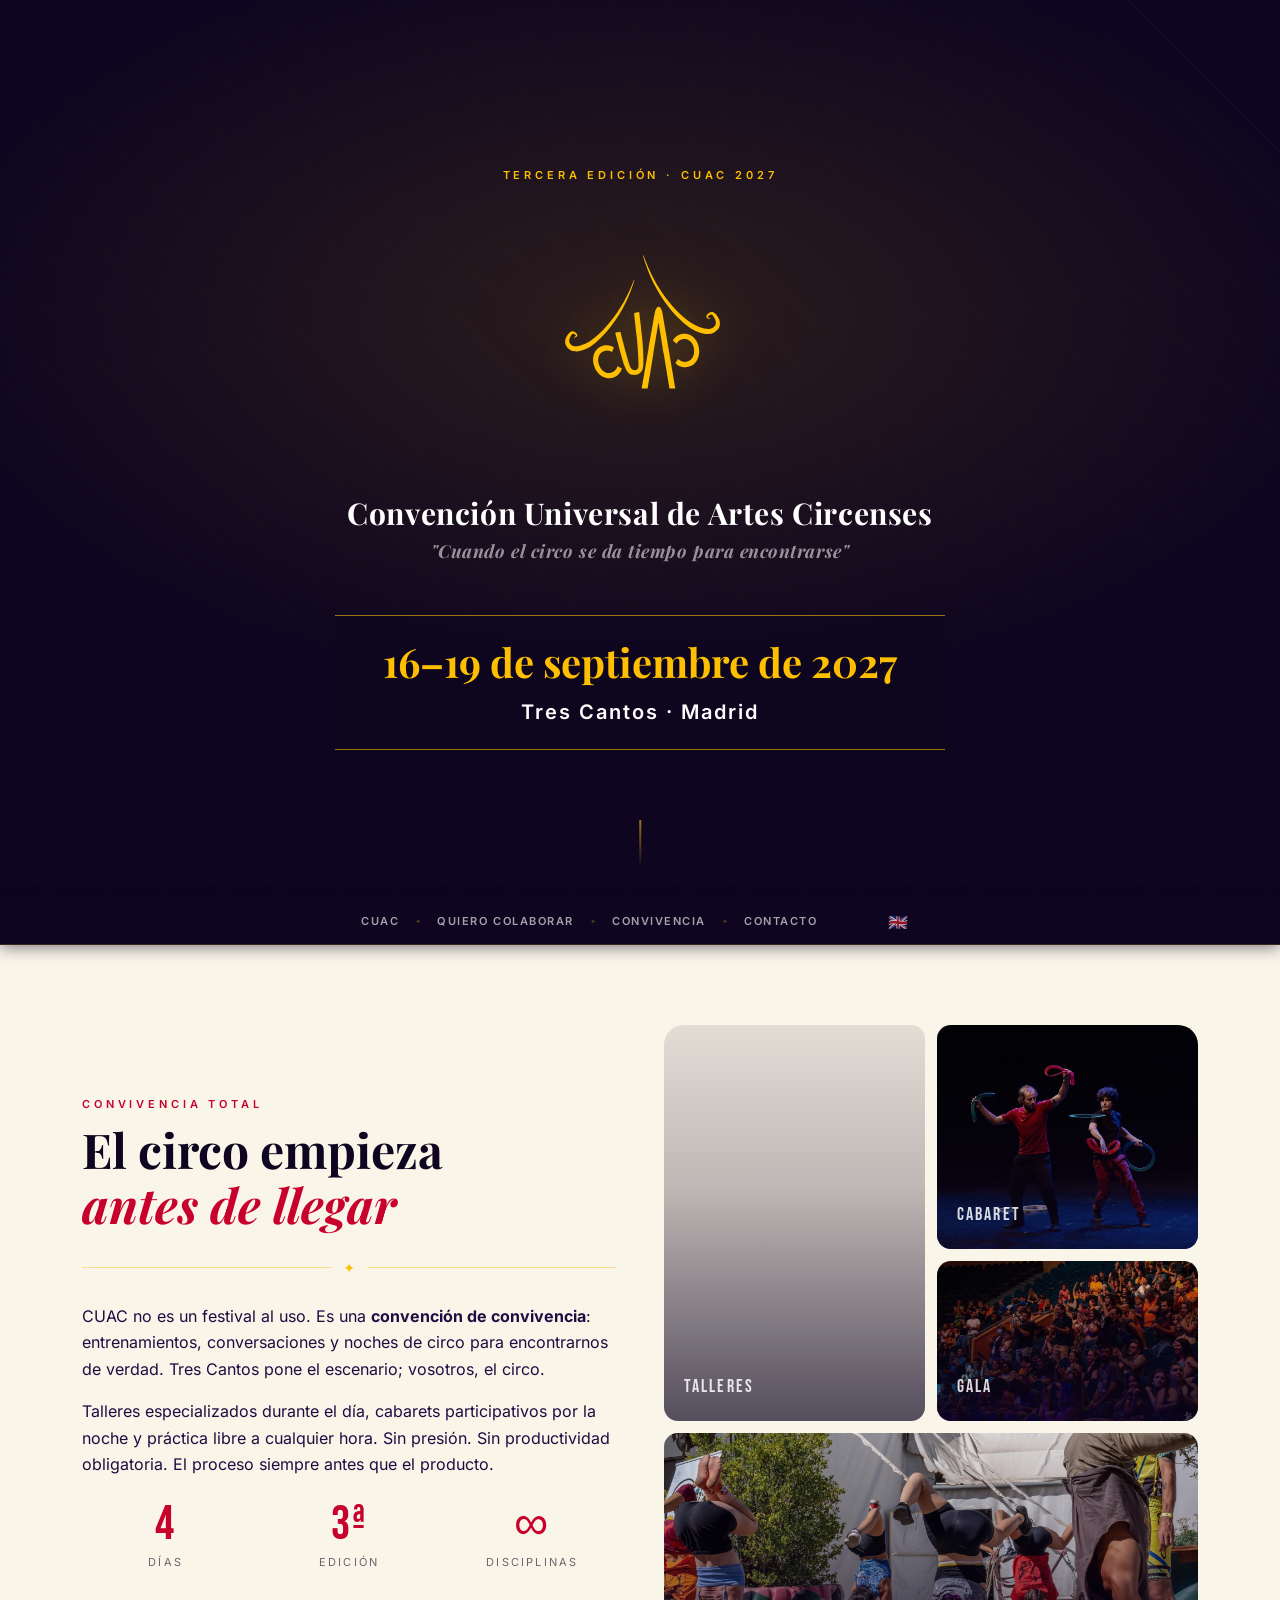
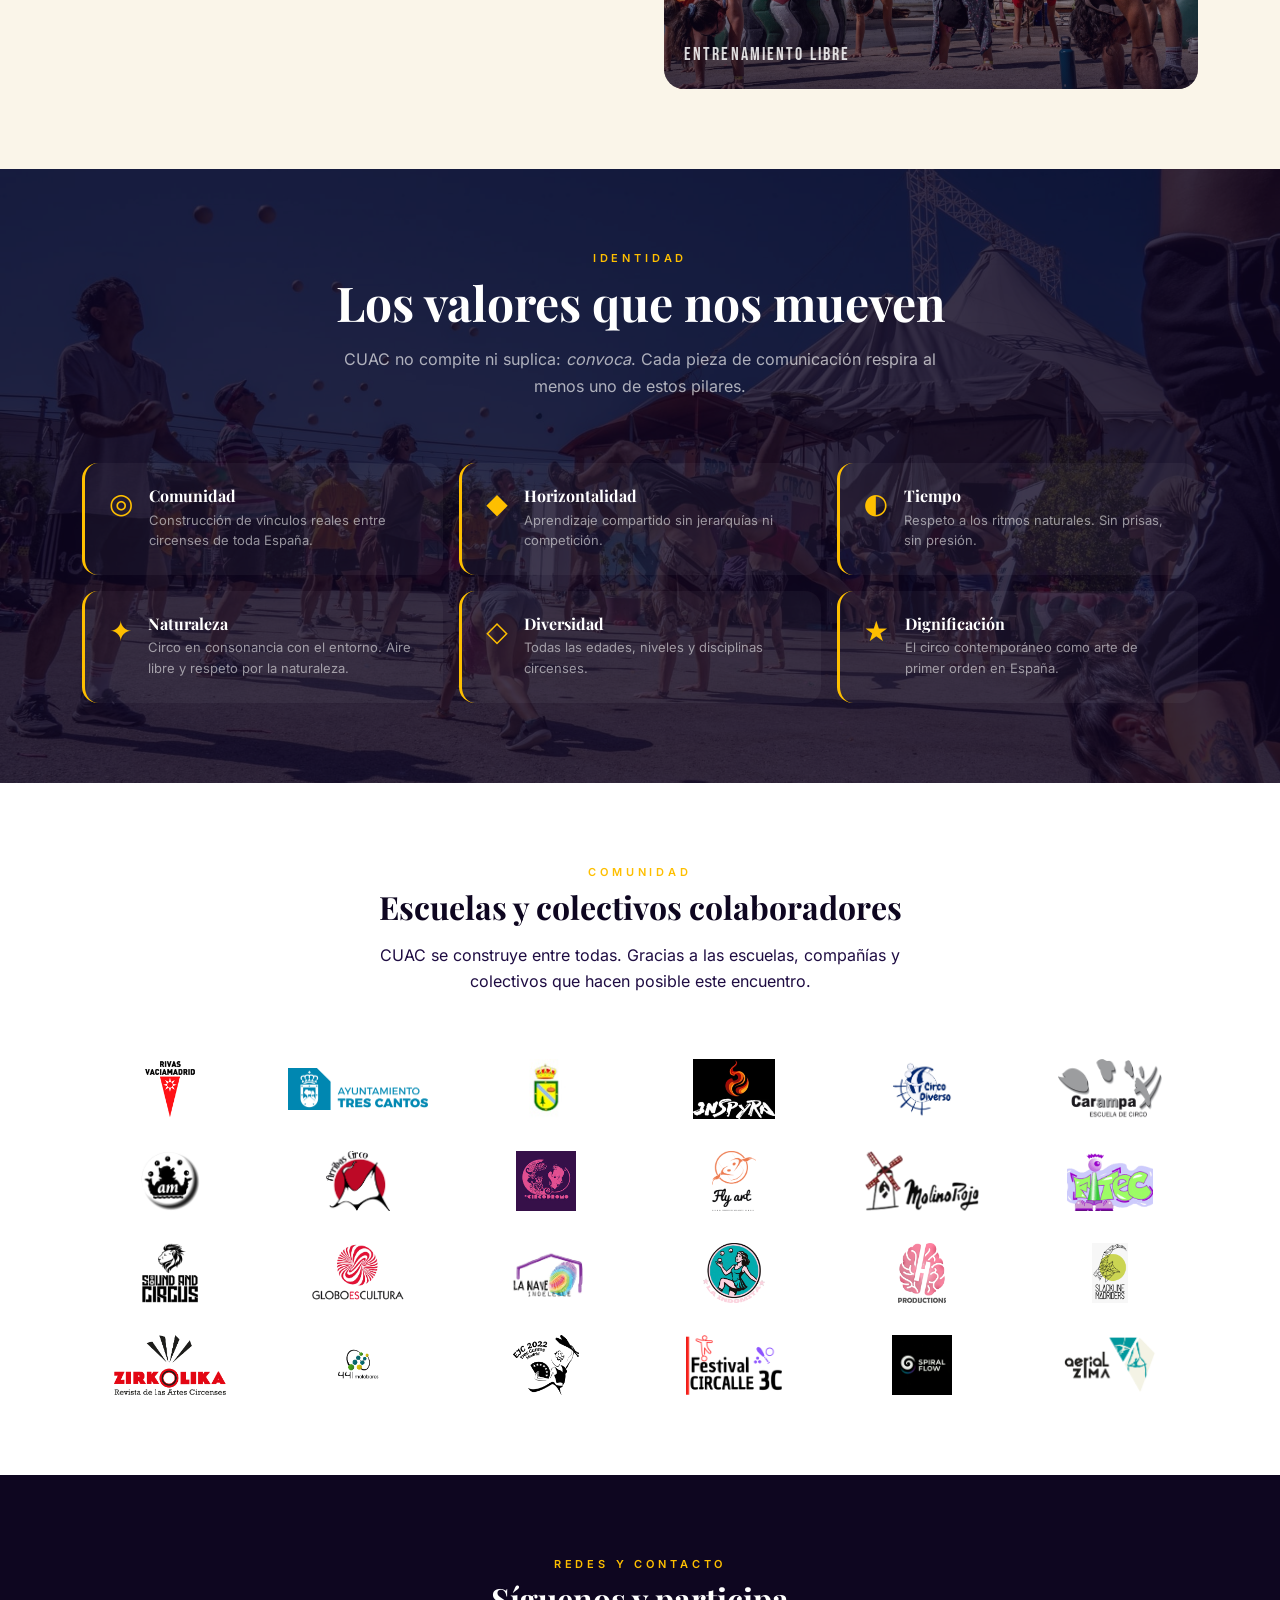
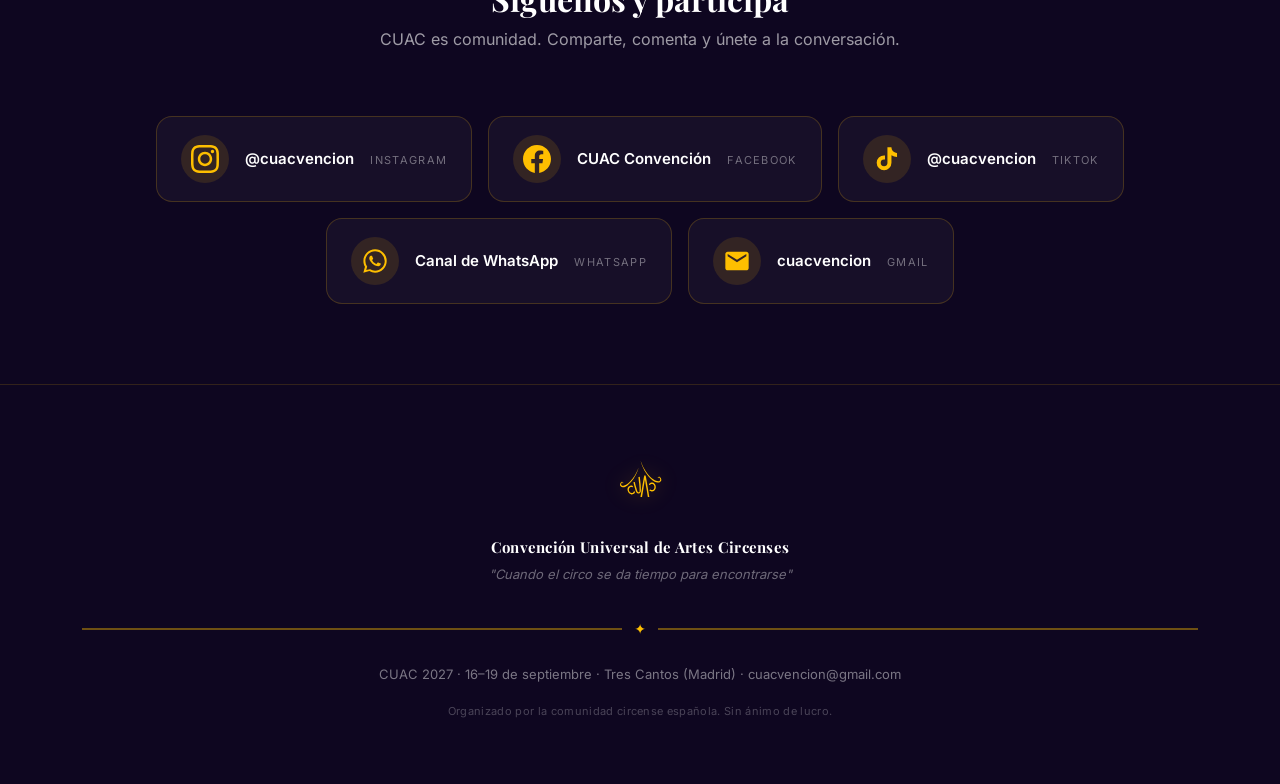
==== commit 5c70d55a: "Deploy cuac e4cd335882a6477eef2f0d7115046597054c4d83" ====
--- a/index.html
+++ b/index.html
@@ -32,10 +32,10 @@
 
     gtag('config', 'G-E0GTVYF3SX');
   </script>
-<style>@font-face{font-family:Inter;font-style:normal;font-weight:300;font-display:swap;src:url(/fonts/inter-latin-300-normal.woff2) format("woff2");unicode-range:U+0000-00FF,U+0131,U+0152-0153,U+02BB-02BC,U+02C6,U+02DA,U+02DC,U+0304,U+0308,U+0329,U+2000-206F,U+20AC,U+2122,U+2191,U+2193,U+2212,U+2215,U+FEFF,U+FFFD}@font-face{font-family:Inter;font-style:normal;font-weight:400;font-display:swap;src:url(/fonts/inter-latin-400-normal.woff2) format("woff2");unicode-range:U+0000-00FF,U+0131,U+0152-0153,U+02BB-02BC,U+02C6,U+02DA,U+02DC,U+0304,U+0308,U+0329,U+2000-206F,U+20AC,U+2122,U+2191,U+2193,U+2212,U+2215,U+FEFF,U+FFFD}@font-face{font-family:Inter;font-style:normal;font-weight:500;font-display:swap;src:url(/fonts/inter-latin-500-normal.woff2) format("woff2");unicode-range:U+0000-00FF,U+0131,U+0152-0153,U+02BB-02BC,U+02C6,U+02DA,U+02DC,U+0304,U+0308,U+0329,U+2000-206F,U+20AC,U+2122,U+2191,U+2193,U+2212,U+2215,U+FEFF,U+FFFD}@font-face{font-family:Inter;font-style:normal;font-weight:600;font-display:swap;src:url(/fonts/inter-latin-600-normal.woff2) format("woff2");unicode-range:U+0000-00FF,U+0131,U+0152-0153,U+02BB-02BC,U+02C6,U+02DA,U+02DC,U+0304,U+0308,U+0329,U+2000-206F,U+20AC,U+2122,U+2191,U+2193,U+2212,U+2215,U+FEFF,U+FFFD}@font-face{font-family:Inter;font-style:normal;font-weight:700;font-display:swap;src:url(/fonts/inter-latin-700-normal.woff2) format("woff2");unicode-range:U+0000-00FF,U+0131,U+0152-0153,U+02BB-02BC,U+02C6,U+02DA,U+02DC,U+0304,U+0308,U+0329,U+2000-206F,U+20AC,U+2122,U+2191,U+2193,U+2212,U+2215,U+FEFF,U+FFFD}@font-face{font-family:Playfair Display;font-style:normal;font-weight:700;font-display:swap;src:url(/fonts/playfair-display-latin-700-normal.woff2) format("woff2");unicode-range:U+0000-00FF,U+0131,U+0152-0153,U+02BB-02BC,U+02C6,U+02DA,U+02DC,U+0304,U+0308,U+0329,U+2000-206F,U+20AC,U+2122,U+2191,U+2193,U+2212,U+2215,U+FEFF,U+FFFD}@font-face{font-family:Playfair Display;font-style:italic;font-weight:700;font-display:swap;src:url(/fonts/playfair-display-latin-700-italic.woff2) format("woff2");unicode-range:U+0000-00FF,U+0131,U+0152-0153,U+02BB-02BC,U+02C6,U+02DA,U+02DC,U+0304,U+0308,U+0329,U+2000-206F,U+20AC,U+2122,U+2191,U+2193,U+2212,U+2215,U+FEFF,U+FFFD}@font-face{font-family:Playfair Display;font-style:normal;font-weight:900;font-display:swap;src:url(/fonts/playfair-display-latin-900-normal.woff2) format("woff2");unicode-range:U+0000-00FF,U+0131,U+0152-0153,U+02BB-02BC,U+02C6,U+02DA,U+02DC,U+0304,U+0308,U+0329,U+2000-206F,U+20AC,U+2122,U+2191,U+2193,U+2212,U+2215,U+FEFF,U+FFFD}@font-face{font-family:Playfair Display;font-style:italic;font-weight:900;font-display:swap;src:url(/fonts/playfair-display-latin-900-italic.woff2) format("woff2");unicode-range:U+0000-00FF,U+0131,U+0152-0153,U+02BB-02BC,U+02C6,U+02DA,U+02DC,U+0304,U+0308,U+0329,U+2000-206F,U+20AC,U+2122,U+2191,U+2193,U+2212,U+2215,U+FEFF,U+FFFD}@font-face{font-family:Fira Code;font-style:normal;font-weight:400;font-display:swap;src:url(/fonts/fira-code-latin-400-normal.woff2) format("woff2");unicode-range:U+0000-00FF,U+0131,U+0152-0153,U+02BB-02BC,U+02C6,U+02DA,U+02DC,U+0304,U+0308,U+0329,U+2000-206F,U+20AC,U+2122,U+2191,U+2193,U+2212,U+2215,U+FEFF,U+FFFD}@font-face{font-family:Fira Code;font-style:normal;font-weight:500;font-display:swap;src:url(/fonts/fira-code-latin-500-normal.woff2) format("woff2");unicode-range:U+0000-00FF,U+0131,U+0152-0153,U+02BB-02BC,U+02C6,U+02DA,U+02DC,U+0304,U+0308,U+0329,U+2000-206F,U+20AC,U+2122,U+2191,U+2193,U+2212,U+2215,U+FEFF,U+FFFD}:root{--bs-blue: #0d6efd;--bs-indigo: #6610f2;--bs-purple: #6f42c1;--bs-pink: #d63384;--bs-red: #dc3545;--bs-orange: #fd7e14;--bs-yellow: #ffc107;--bs-green: #198754;--bs-teal: #20c997;--bs-cyan: #0dcaf0;--bs-black: #000;--bs-white: #fff;--bs-gray: #6c757d;--bs-gray-dark: #343a40;--bs-gray-100: #f8f9fa;--bs-gray-200: #e9ecef;--bs-gray-300: #dee2e6;--bs-gray-400: #ced4da;--bs-gray-500: #adb5bd;--bs-gray-600: #6c757d;--bs-gray-700: #495057;--bs-gray-800: #343a40;--bs-gray-900: #212529;--bs-primary: #FEBF00;--bs-secondary: #1E0C42;--bs-success: #2d8a4e;--bs-info: #4a90d9;--bs-warning: #C99400;--bs-danger: #C8002C;--bs-light: #FAF5E9;--bs-dark: #0E0620;--bs-gold: #FEBF00;--bs-midnight: #0E0620;--bs-purple: #1E0C42;--bs-crimson: #C8002C;--bs-cream: #FAF5E9;--bs-primary-rgb: 254, 191, 0;--bs-secondary-rgb: 30, 12, 66;--bs-success-rgb: 45, 138, 78;--bs-info-rgb: 74, 144, 217;--bs-warning-rgb: 201, 148, 0;--bs-danger-rgb: 200, 0, 44;--bs-light-rgb: 250, 245, 233;--bs-dark-rgb: 14, 6, 32;--bs-gold-rgb: 254, 191, 0;--bs-midnight-rgb: 14, 6, 32;--bs-purple-rgb: 30, 12, 66;--bs-crimson-rgb: 200, 0, 44;--bs-cream-rgb: 250, 245, 233;--bs-primary-text-emphasis: rgb(101.6, 76.4, 0);--bs-secondary-text-emphasis: rgb(12, 4.8, 26.4);--bs-success-text-emphasis: rgb(18, 55.2, 31.2);--bs-info-text-emphasis: rgb(29.6, 57.6, 86.8);--bs-warning-text-emphasis: rgb(80.4, 59.2, 0);--bs-danger-text-emphasis: rgb(80, 0, 17.6);--bs-light-text-emphasis: #495057;--bs-dark-text-emphasis: #495057;--bs-primary-bg-subtle: rgb(254.8, 242.2, 204);--bs-secondary-bg-subtle: rgb(210, 206.4, 217.2);--bs-success-bg-subtle: rgb(213, 231.6, 219.6);--bs-info-bg-subtle: rgb(218.8, 232.8, 247.4);--bs-warning-bg-subtle: rgb(244.2, 233.6, 204);--bs-danger-bg-subtle: rgb(244, 204, 212.8);--bs-light-bg-subtle: rgb(251.5, 252, 252.5);--bs-dark-bg-subtle: #ced4da;--bs-primary-border-subtle: rgb(254.6, 229.4, 153);--bs-secondary-border-subtle: rgb(165, 157.8, 179.4);--bs-success-border-subtle: rgb(171, 208.2, 184.2);--bs-info-border-subtle: rgb(182.6, 210.6, 239.8);--bs-warning-border-subtle: rgb(233.4, 212.2, 153);--bs-danger-border-subtle: rgb(233, 153, 170.6);--bs-light-border-subtle: #e9ecef;--bs-dark-border-subtle: #adb5bd;--bs-white-rgb: 255, 255, 255;--bs-black-rgb: 0, 0, 0;--bs-font-sans-serif: "Inter", system-ui, -apple-system, sans-serif;--bs-font-monospace: "Fira Code", "Courier New", monospace;--bs-gradient: linear-gradient(180deg, rgba(255, 255, 255, .15), rgba(255, 255, 255, 0));--bs-body-font-family: "Inter", system-ui, -apple-system, sans-serif;--bs-body-font-size: 1rem;--bs-body-font-weight: 400;--bs-body-line-height: 1.65;--bs-body-color: #0E0620;--bs-body-color-rgb: 14, 6, 32;--bs-body-bg: #FFFDF5;--bs-body-bg-rgb: 255, 253, 245;--bs-emphasis-color: #000;--bs-emphasis-color-rgb: 0, 0, 0;--bs-secondary-color: #6B6570;--bs-secondary-color-rgb: 107, 101, 112;--bs-secondary-bg: #e9ecef;--bs-secondary-bg-rgb: 233, 236, 239;--bs-tertiary-color: rgba(14, 6, 32, .5);--bs-tertiary-color-rgb: 14, 6, 32;--bs-tertiary-bg: #f8f9fa;--bs-tertiary-bg-rgb: 248, 249, 250;--bs-heading-color: #0E0620;--bs-link-color: #C99400;--bs-link-color-rgb: 201, 148, 0;--bs-link-decoration: none;--bs-link-hover-color: #C8002C;--bs-link-hover-color-rgb: 200, 0, 44;--bs-link-hover-decoration: underline;--bs-code-color: #d63384;--bs-highlight-color: #0E0620;--bs-highlight-bg: rgb(255, 242.6, 205.4);--bs-border-width: 1px;--bs-border-style: solid;--bs-border-color: #E8E3F0;--bs-border-color-translucent: rgba(0, 0, 0, .175);--bs-border-radius: .75rem;--bs-border-radius-sm: .5rem;--bs-border-radius-lg: 1rem;--bs-border-radius-xl: 1.25rem;--bs-border-radius-xxl: 1.5rem;--bs-border-radius-2xl: var(--bs-border-radius-xxl);--bs-border-radius-pill: 50rem;--bs-box-shadow: 0 4px 24px rgba(14, 6, 32, .08);--bs-box-shadow-sm: 0 2px 8px rgba(14, 6, 32, .06);--bs-box-shadow-lg: 0 8px 48px rgba(14, 6, 32, .14);--bs-box-shadow-inset: inset 0 1px 2px rgba(14, 6, 32, .08);--bs-focus-ring-width: .25rem;--bs-focus-ring-opacity: .25;--bs-focus-ring-color: rgba(254, 191, 0, .25);--bs-form-valid-color: #2d8a4e;--bs-form-valid-border-color: #2d8a4e;--bs-form-invalid-color: #C8002C;--bs-form-invalid-border-color: #C8002C}*,*:before,*:after{box-sizing:border-box}@media(prefers-reduced-motion:no-preference){:root{scroll-behavior:smooth}}body{margin:0;font-family:var(--bs-body-font-family);font-size:var(--bs-body-font-size);font-weight:var(--bs-body-font-weight);line-height:var(--bs-body-line-height);color:var(--bs-body-color);text-align:var(--bs-body-text-align);background-color:var(--bs-body-bg);-webkit-text-size-adjust:100%;-webkit-tap-highlight-color:rgba(0,0,0,0)}h3,h2,.h2,h1,.h1{margin-top:0;margin-bottom:.5rem;font-family:Playfair Display,Georgia,serif;font-weight:700;line-height:1.15;color:var(--bs-heading-color)}h1,.h1{font-size:clamp(2rem,5vw,3rem)}h2,.h2{font-size:clamp(1.5rem,3.5vw,2rem)}h3{font-size:calc(1.2625rem + .15vw)}@media(min-width:1200px){h3{font-size:1.375rem}}p{margin-top:0;margin-bottom:1rem}a{color:rgba(var(--bs-link-color-rgb),var(--bs-link-opacity, 1));text-decoration:none}a:hover{--bs-link-color-rgb: var(--bs-link-hover-color-rgb);text-decoration:underline}a:not([href]):not([class]),a:not([href]):not([class]):hover{color:inherit;text-decoration:none}img,svg{vertical-align:middle}button{border-radius:0}button:focus:not(:focus-visible){outline:0}button{margin:0;font-family:inherit;font-size:inherit;line-height:inherit}button{text-transform:none}button,[type=button]{-webkit-appearance:button}button:not(:disabled),[type=button]:not(:disabled){cursor:pointer}.container{--bs-gutter-x: 1.5rem;--bs-gutter-y: 0;width:100%;padding-right:calc(var(--bs-gutter-x) * .5);padding-left:calc(var(--bs-gutter-x) * .5);margin-right:auto;margin-left:auto}@media(min-width:576px){.container{max-width:540px}}@media(min-width:768px){.container{max-width:720px}}@media(min-width:992px){.container{max-width:960px}}@media(min-width:1200px){.container{max-width:1140px}}@media(min-width:1400px){.container{max-width:1320px}}:root{--bs-breakpoint-xs: 0;--bs-breakpoint-sm: 576px;--bs-breakpoint-md: 768px;--bs-breakpoint-lg: 992px;--bs-breakpoint-xl: 1200px;--bs-breakpoint-xxl: 1400px}.row{--bs-gutter-x: 1.5rem;--bs-gutter-y: 0;display:flex;flex-wrap:wrap;margin-top:calc(-1 * var(--bs-gutter-y));margin-right:calc(-.5 * var(--bs-gutter-x));margin-left:calc(-.5 * var(--bs-gutter-x))}.row>*{flex-shrink:0;width:100%;max-width:100%;padding-right:calc(var(--bs-gutter-x) * .5);padding-left:calc(var(--bs-gutter-x) * .5);margin-top:var(--bs-gutter-y)}.col-auto{flex:0 0 auto;width:auto}.col-4{flex:0 0 auto;width:33.33333333%}.col-12{flex:0 0 auto;width:100%}.g-3{--bs-gutter-x: 1rem}.g-3{--bs-gutter-y: 1rem}.gx-4{--bs-gutter-x: 1.5rem}.gy-5{--bs-gutter-y: 3rem}@media(min-width:576px){.col-sm-6{flex:0 0 auto;width:50%}}@media(min-width:992px){.col-lg-auto{flex:0 0 auto;width:auto}.col-lg-4{flex:0 0 auto;width:33.33333333%}.col-lg-6{flex:0 0 auto;width:50%}.col-lg-7{flex:0 0 auto;width:58.33333333%}.col-lg-9{flex:0 0 auto;width:75%}.gx-lg-5{--bs-gutter-x: 3rem}}@media(min-width:1200px){.col-xl-8{flex:0 0 auto;width:66.66666667%}}:root{--bs-btn-close-filter: }:root{--bs-carousel-indicator-active-bg: #fff;--bs-carousel-caption-color: #fff;--bs-carousel-control-icon-filter: }.d-none{display:none!important}.position-relative{position:relative!important}.justify-content-center{justify-content:center!important}.align-items-center{align-items:center!important}.mx-auto{margin-right:auto!important;margin-left:auto!important}.my-4{margin-top:1.5rem!important;margin-bottom:1.5rem!important}.mt-2{margin-top:.5rem!important}.mb-0{margin-bottom:0!important}.mb-1{margin-bottom:.25rem!important}.mb-2{margin-bottom:.5rem!important}.mb-3{margin-bottom:1rem!important}.mb-4{margin-bottom:1.5rem!important}.mb-5{margin-bottom:3rem!important}.fw-bold{font-weight:700!important}.text-center{text-align:center!important}.text-secondary{--bs-text-opacity: 1;color:rgba(var(--bs-secondary-rgb),var(--bs-text-opacity))!important}.text-white{--bs-text-opacity: 1;color:rgba(var(--bs-white-rgb),var(--bs-text-opacity))!important}.bg-cream{--bs-bg-opacity: 1;background-color:rgba(var(--bs-cream-rgb),var(--bs-bg-opacity))!important}.bg-white{--bs-bg-opacity: 1;background-color:rgba(var(--bs-white-rgb),var(--bs-bg-opacity))!important}.z-1{z-index:1!important}@media(min-width:768px){.d-md-block{display:block!important}.d-md-none{display:none!important}}.section-label{display:block;font-size:.6875rem;letter-spacing:.35em;text-transform:uppercase;font-weight:600;color:#febf00;margin-bottom:.5rem}.bg-cream{background-color:#faf5e9!important;color:#0e0620}.bg-cream .section-label{color:#c8002c}.section-dark{background-color:#0e0620;color:#fff}.section-dark .h1,.section-dark h2,.section-dark .h2,.section-dark h3{color:#fff}.star-divider{display:flex;align-items:center;gap:.75rem;color:#febf00;font-size:.875rem;margin:2rem 0}.star-divider:before,.star-divider:after{content:"";flex:1;height:1.5px;background:#febf00;opacity:.4}.landing-collaborators{display:flex;flex-wrap:wrap;gap:2rem 3rem;justify-content:center;align-items:center}.landing-collaborators__item{display:flex;align-items:center;justify-content:center}.landing-collaborators__item img{max-height:60px;max-width:140px;width:auto;height:auto;object-fit:contain}
-</style><link rel="stylesheet" href="styles-34GKRQF2.css" media="print" onload="this.media='all'"><noscript><link rel="stylesheet" href="styles-34GKRQF2.css"></noscript><style ng-app-id="ng">.mobile-nav__bar[_ngcontent-ng-c1440157811]{position:fixed;top:0;left:0;right:0;z-index:1050;display:flex;align-items:center;justify-content:space-between;height:3rem;padding:0 1rem;background-color:#0e0620;border-bottom:1px solid rgba(254,191,0,.18);box-shadow:0 2px 12px #0e062099}.mobile-nav__brand[_ngcontent-ng-c1440157811]{font-family:Playfair Display,serif;font-weight:700;font-size:1.125rem;color:#febf00;text-decoration:none;letter-spacing:.04em}.mobile-nav__brand[_ngcontent-ng-c1440157811]:hover{color:#ffd84d}.mobile-nav__toggle[_ngcontent-ng-c1440157811]{display:flex;align-items:center;justify-content:center;width:2.25rem;height:2.25rem;padding:0;border:none;background:transparent;cursor:pointer;-webkit-tap-highlight-color:transparent}.mobile-nav__icon[_ngcontent-ng-c1440157811]{display:flex;flex-direction:column;justify-content:center;align-items:center;width:1.5rem;height:1.25rem;position:relative}.mobile-nav__icon[_ngcontent-ng-c1440157811]   span[_ngcontent-ng-c1440157811]{display:block;width:100%;height:2px;background-color:#febf00;border-radius:1px;transition:transform .3s ease,opacity .2s ease;position:absolute}.mobile-nav__icon[_ngcontent-ng-c1440157811]   span[_ngcontent-ng-c1440157811]:nth-child(1){top:0}.mobile-nav__icon[_ngcontent-ng-c1440157811]   span[_ngcontent-ng-c1440157811]:nth-child(2){top:50%;transform:translateY(-50%)}.mobile-nav__icon[_ngcontent-ng-c1440157811]   span[_ngcontent-ng-c1440157811]:nth-child(3){bottom:0}.mobile-nav__icon.is-open[_ngcontent-ng-c1440157811]   span[_ngcontent-ng-c1440157811]:nth-child(1){top:50%;transform:translateY(-50%) rotate(45deg)}.mobile-nav__icon.is-open[_ngcontent-ng-c1440157811]   span[_ngcontent-ng-c1440157811]:nth-child(2){opacity:0}.mobile-nav__icon.is-open[_ngcontent-ng-c1440157811]   span[_ngcontent-ng-c1440157811]:nth-child(3){bottom:auto;top:50%;transform:translateY(-50%) rotate(-45deg)}.mobile-nav__backdrop[_ngcontent-ng-c1440157811]{position:fixed;inset:0;z-index:1040;background:#0e0620b3;-webkit-backdrop-filter:blur(4px);backdrop-filter:blur(4px);animation:_ngcontent-ng-c1440157811_mobileNavFadeIn .25s ease}.mobile-nav__panel[_ngcontent-ng-c1440157811]{position:fixed;top:3rem;right:0;width:min(80vw,20rem);height:calc(100vh - 3rem - env(safe-area-inset-bottom,0px));z-index:1060;background-color:#0e0620;border-left:1px solid rgba(254,191,0,.15);display:flex;flex-direction:column;padding:1.5rem 0 calc(1.5rem + env(safe-area-inset-bottom,0px));box-sizing:border-box;overflow-y:auto;animation:_ngcontent-ng-c1440157811_mobileNavSlideIn .3s ease}.mobile-nav__list[_ngcontent-ng-c1440157811]{list-style:none;padding:0;margin:0;flex:1}.mobile-nav__link[_ngcontent-ng-c1440157811]{display:block;padding:.875rem 1.5rem;font-family:Inter,sans-serif;font-size:.8125rem;font-weight:600;letter-spacing:.12em;text-transform:uppercase;color:#fff9;text-decoration:none;border-left:3px solid transparent;transition:color .2s,border-color .2s,background-color .2s}.mobile-nav__link[_ngcontent-ng-c1440157811]:hover{color:#febf00;background-color:#febf000d}.mobile-nav__link.is-active[_ngcontent-ng-c1440157811]{color:#febf00;border-left-color:#febf00;background-color:#febf0014}.mobile-nav__footer[_ngcontent-ng-c1440157811]{display:flex;align-items:center;justify-content:space-between;padding:1rem 1.5rem 0;border-top:1px solid rgba(254,191,0,.12);margin-top:auto}.mobile-nav__tickets[_ngcontent-ng-c1440157811]{font-size:.6875rem!important;letter-spacing:.1em;padding:.35em 1.25em!important;border-radius:50rem!important;white-space:nowrap}@keyframes _ngcontent-ng-c1440157811_mobileNavFadeIn{0%{opacity:0}to{opacity:1}}@keyframes _ngcontent-ng-c1440157811_mobileNavSlideIn{0%{transform:translate(100%)}to{transform:translate(0)}}</style><style ng-app-id="ng">.py-section[_ngcontent-ng-c3436391938]{padding-top:5rem;padding-bottom:5rem}@media(max-width:767px){.py-section[_ngcontent-ng-c3436391938]{padding-top:3rem;padding-bottom:3rem}}.landing-hero[_ngcontent-ng-c3436391938]{position:relative;min-height:100dvh;display:flex;align-items:center;background-color:#0e0620;color:#fff;overflow:hidden;padding:6rem 0 5rem}.landing-hero__carousel[_ngcontent-ng-c3436391938]{position:absolute;inset:0;z-index:0}.landing-hero__slide[_ngcontent-ng-c3436391938]{position:absolute;inset:0;opacity:0;transition:opacity 1.2s ease-in-out}.landing-hero__slide.is-active.is-loaded[_ngcontent-ng-c3436391938]{opacity:1}.landing-hero__slide-img[_ngcontent-ng-c3436391938]{width:100%;height:100%;object-fit:cover;object-position:center;-webkit-user-select:none;user-select:none;pointer-events:none;display:block}.landing-hero__overlay[_ngcontent-ng-c3436391938]{position:absolute;inset:0;background:linear-gradient(to bottom,#0e06208c,#0e062059 40%,#0e0620a6)}.landing-hero__bg-texture[_ngcontent-ng-c3436391938]{position:absolute;inset:0;pointer-events:none;z-index:1;background:radial-gradient(ellipse 80% 60% at 50% 35%,rgba(254,191,0,.12) 0%,transparent 70%),repeating-linear-gradient(45deg,transparent,transparent 40px,rgba(254,191,0,.025) 40px,rgba(254,191,0,.025) 41px)}.landing-hero__logo[_ngcontent-ng-c3436391938]{width:clamp(120px,20vw,210px);height:auto;aspect-ratio:200/250;color:#febf00;filter:drop-shadow(0 0 24px rgba(254,191,0,.35))}.landing-hero__brand-name[_ngcontent-ng-c3436391938]{font-family:Playfair Display,serif;font-size:clamp(1.25rem,3.5vw,1.875rem);font-weight:700;color:#fff;letter-spacing:.02em;line-height:1.3}.landing-hero__tagline[_ngcontent-ng-c3436391938]{font-style:italic;font-family:Playfair Display,serif;font-size:clamp(.875rem,2vw,1.125rem);color:#ffffff8c;letter-spacing:.03em}.landing-hero__announcement[_ngcontent-ng-c3436391938]{width:fit-content;margin-inline:auto;padding:1.25rem clamp(1rem,4vw,3rem);border-block:1px solid rgba(254,191,0,.6);background:#0e0620cc}.landing-hero__dates[_ngcontent-ng-c3436391938]{margin-bottom:.5rem;font-family:Playfair Display,serif;font-size:clamp(1.5rem,4vw,2.5rem);font-weight:700;line-height:1.3;color:#febf00}.landing-hero__location[_ngcontent-ng-c3436391938]{font-family:Inter,sans-serif;font-size:clamp(1rem,2.5vw,1.25rem);font-weight:600;letter-spacing:.1em}.landing-hero__scroll[_ngcontent-ng-c3436391938]{position:absolute;bottom:2rem;left:50%;transform:translate(-50%);display:flex;flex-direction:column;align-items:center;gap:.5rem;z-index:2}.landing-hero__scroll-line[_ngcontent-ng-c3436391938]{display:block;width:1.5px;height:3rem;background:linear-gradient(to bottom,rgba(254,191,0,.6),transparent);animation:_ngcontent-ng-c3436391938_scrollPulse 2s ease-in-out infinite}.landing-subnav[_ngcontent-ng-c3436391938]{position:sticky;top:0;z-index:100;background-color:#0e0620;border-bottom:1px solid rgba(254,191,0,.18);box-shadow:0 2px 16px #0e06208c}.landing-subnav__inner[_ngcontent-ng-c3436391938]{display:flex;align-items:center;justify-content:center;flex-wrap:wrap;gap:0;min-height:2.75rem;padding:0 1.5rem}@media(max-width:575px){.landing-subnav__inner[_ngcontent-ng-c3436391938]{justify-content:flex-start;overflow-x:auto;flex-wrap:nowrap;padding:0 1rem;scrollbar-width:none}.landing-subnav__inner[_ngcontent-ng-c3436391938]::-webkit-scrollbar{display:none}}.landing-subnav__link[_ngcontent-ng-c3436391938]{display:inline-flex;align-items:center;height:2.75rem;padding:0 1rem;font-family:Inter,sans-serif;font-size:.6875rem;font-weight:600;letter-spacing:.14em;text-transform:uppercase;color:#ffffff9e;text-decoration:none;white-space:nowrap;transition:color .2s;border-bottom:2px solid transparent;margin-bottom:-1px}.landing-subnav__link[_ngcontent-ng-c3436391938]:hover{color:#febf00;border-bottom-color:#febf0073}.landing-subnav__link.is-active[_ngcontent-ng-c3436391938]{color:#febf00;border-bottom-color:#febf00}@media(max-width:575px){.landing-subnav__link[_ngcontent-ng-c3436391938]{padding:0 .75rem;font-size:.625rem}}.landing-subnav__sep[_ngcontent-ng-c3436391938]{font-size:.45rem;color:#febf004d;pointer-events:none;flex-shrink:0}.landing-subnav__sep--spacer[_ngcontent-ng-c3436391938]{flex:1;min-width:1.5rem;max-width:3rem}@media(max-width:575px){.landing-subnav__sep[_ngcontent-ng-c3436391938]{display:none}}.landing-subnav__btn[_ngcontent-ng-c3436391938]{margin-left:.5rem;font-size:.625rem!important;letter-spacing:.1em;padding:.3em 1em!important;border-radius:50rem!important;white-space:nowrap;flex-shrink:0}@keyframes _ngcontent-ng-c3436391938_scrollPulse{0%,to{opacity:.6;transform:scaleY(1)}50%{opacity:1;transform:scaleY(1.15)}}.landing-countdown__headline[_ngcontent-ng-c3436391938]{font-size:.6875rem;letter-spacing:.35em;text-transform:uppercase;color:#febf00;font-weight:600;margin-bottom:1.25rem}.landing-countdown__units[_ngcontent-ng-c3436391938]{display:flex;align-items:center;justify-content:center;gap:.75rem;flex-wrap:wrap}@media(max-width:575.98px){.landing-countdown__units[_ngcontent-ng-c3436391938]{display:grid;grid-template-columns:repeat(4,minmax(0,1fr));max-width:22rem;margin-inline:auto;gap:.5rem}}.landing-countdown__unit[_ngcontent-ng-c3436391938]{display:flex;flex-direction:column;align-items:center;min-width:4.5rem;background:#ffffff0f;border:1px solid rgba(254,191,0,.2);border-radius:1rem;padding:1rem .75rem .75rem;-webkit-backdrop-filter:blur(8px);backdrop-filter:blur(8px)}@media(max-width:575.98px){.landing-countdown__unit[_ngcontent-ng-c3436391938]{min-width:0;padding:.5rem .4rem .4rem;border-radius:.625rem}}.landing-countdown__value[_ngcontent-ng-c3436391938]{font-family:Bebas Neue,sans-serif;font-size:clamp(2.5rem,7vw,4rem);line-height:1;color:#febf00;letter-spacing:.04em}@media(max-width:575.98px){.landing-countdown__value[_ngcontent-ng-c3436391938]{font-size:1.75rem}}.landing-countdown__label[_ngcontent-ng-c3436391938]{font-size:.625rem;letter-spacing:.2em;text-transform:uppercase;color:#ffffff73;margin-top:.25rem}@media(max-width:575.98px){.landing-countdown__label[_ngcontent-ng-c3436391938]{font-size:.5rem;letter-spacing:.12em}}.landing-countdown__sep[_ngcontent-ng-c3436391938]{font-family:Bebas Neue,sans-serif;font-size:3rem;color:#febf0066;line-height:1;margin-top:-.75rem;align-self:center}@media(max-width:575.98px){.landing-countdown__sep[_ngcontent-ng-c3436391938]{display:none}}.landing-experience[_ngcontent-ng-c3436391938]{color:#0e0620}.landing-experience__accent[_ngcontent-ng-c3436391938], .landing-experience[_ngcontent-ng-c3436391938]   .landing-stat__value[_ngcontent-ng-c3436391938]{color:#c8002c}.landing-experience[_ngcontent-ng-c3436391938]   .landing-stat__label[_ngcontent-ng-c3436391938]{color:#6b6570}.landing-stat__value[_ngcontent-ng-c3436391938]{font-family:Bebas Neue,sans-serif;font-size:3rem;line-height:1;color:#febf00;letter-spacing:.05em}.landing-stat__label[_ngcontent-ng-c3436391938]{font-size:.6875rem;letter-spacing:.2em;text-transform:uppercase;color:#ffffff73;margin-top:.2rem}.landing-mosaic[_ngcontent-ng-c3436391938]{display:grid;grid-template-columns:1fr 1fr;grid-template-rows:14rem 10rem 16rem;gap:.75rem;border-radius:1.25rem;overflow:hidden}@media(max-width:575px){.landing-mosaic[_ngcontent-ng-c3436391938]{grid-template-rows:10rem 8rem 12rem}}.landing-mosaic__item[_ngcontent-ng-c3436391938]{border-radius:.875rem;display:flex;align-items:flex-end;padding:1.25rem;position:relative;overflow:hidden}.landing-mosaic__item--tall[_ngcontent-ng-c3436391938]{grid-row:span 2}.landing-mosaic__item--wide[_ngcontent-ng-c3436391938]{grid-column:span 2}.landing-mosaic__video[_ngcontent-ng-c3436391938]{position:absolute;inset:0;width:100%;height:100%;object-fit:cover;z-index:0}.landing-mosaic__video-overlay[_ngcontent-ng-c3436391938]{position:absolute;inset:0;background:linear-gradient(to top,#0e0620b3,#0e062040 60%,#0e06201a);z-index:1}.landing-mosaic__label[_ngcontent-ng-c3436391938]{font-family:Bebas Neue,sans-serif;font-size:1.1rem;letter-spacing:.12em;text-transform:uppercase;color:#ffffffd9;position:relative;z-index:2}.landing-mosaic__label.text-midnight[_ngcontent-ng-c3436391938]{color:#0e0620cc}.landing-ticket-step[_ngcontent-ng-c3436391938]{background:#fff;border-radius:1.25rem;border:1.5px solid rgba(14,6,32,.07);border-top:4px solid #FEBF00;box-shadow:0 4px 24px #0e062012;padding:2rem 1.75rem;height:100%;display:flex;flex-direction:column;gap:1rem;transition:transform .2s,box-shadow .2s}.landing-ticket-step[_ngcontent-ng-c3436391938]:hover{transform:translateY(-4px);box-shadow:0 12px 36px #0e06201f}.landing-ticket-step__header[_ngcontent-ng-c3436391938]{display:flex;align-items:center;gap:1rem}.landing-ticket-step__number[_ngcontent-ng-c3436391938]{display:inline-flex;align-items:center;justify-content:center;flex-shrink:0;width:2.5rem;height:2.5rem;border-radius:50%;background:#febf00;color:#0e0620;font-family:Inter,sans-serif;font-size:1.125rem;font-weight:700;line-height:1}.landing-ticket-step__title[_ngcontent-ng-c3436391938]{font-size:1rem;font-weight:700;color:#0e0620;margin:0;line-height:1.3}.landing-ticket-step__intro[_ngcontent-ng-c3436391938]{font-size:.9rem;color:#0e062099;margin:0}.landing-ticket-step__list[_ngcontent-ng-c3436391938]{margin:0;display:flex;flex-direction:column;gap:.625rem}.landing-ticket-step__list[_ngcontent-ng-c3436391938]   li[_ngcontent-ng-c3436391938]{font-size:.875rem;color:#0e0620;padding-left:.875rem;border-left:2.5px solid rgba(254,191,0,.5);line-height:1.5}.landing-ticket-step__note[_ngcontent-ng-c3436391938]{margin:0;font-size:.8125rem;line-height:1.55;color:#0e06209e}.landing-ticket-mode[_ngcontent-ng-c3436391938]{padding:2rem;border-radius:1.5rem;background:linear-gradient(135deg,#0e0620f5,#190b3af5),radial-gradient(circle at top right,rgba(254,191,0,.16),transparent 38%);color:#fff;box-shadow:0 18px 48px #0e06202e}@media(max-width:767px){.landing-ticket-mode[_ngcontent-ng-c3436391938]{padding:1.5rem}}.landing-ticket-mode__eyebrow[_ngcontent-ng-c3436391938]{display:inline-block;margin-bottom:.75rem;font-size:.7rem;font-weight:700;letter-spacing:.18em;text-transform:uppercase;color:#febf00}.landing-ticket-mode__title[_ngcontent-ng-c3436391938]{margin:0 0 .75rem;font-size:clamp(1.45rem,2.6vw,2rem);line-height:1.1;color:#fff}.landing-ticket-mode__body[_ngcontent-ng-c3436391938]{max-width:34rem;font-size:.95rem;line-height:1.65;color:#ffffffbf}.landing-session-ticket[_ngcontent-ng-c3436391938]{display:flex;flex-direction:column;gap:.75rem;min-height:100%;padding:1.25rem;border-radius:1.1rem;background:#ffffff14;border:1px solid rgba(254,191,0,.18);color:#fff;text-decoration:none;box-shadow:inset 0 1px #ffffff0f;transition:transform .2s ease,border-color .2s ease,background-color .2s ease}.landing-session-ticket[_ngcontent-ng-c3436391938]:hover{transform:translateY(-4px);border-color:#febf0080;background:#ffffff1f}.landing-session-ticket__day[_ngcontent-ng-c3436391938]{font-size:.68rem;font-weight:700;letter-spacing:.16em;text-transform:uppercase;color:#febf00eb}.landing-session-ticket__title[_ngcontent-ng-c3436391938]{font-family:Playfair Display,serif;font-size:1.15rem;line-height:1.25;color:#fff}.landing-session-ticket__desc[_ngcontent-ng-c3436391938]{flex:1;font-size:.88rem;line-height:1.55;color:#ffffffb3}.landing-session-ticket__cta[_ngcontent-ng-c3436391938]{font-size:.78rem;font-weight:700;letter-spacing:.12em;text-transform:uppercase;color:#fff}.landing-valores[_ngcontent-ng-c3436391938]{position:relative;background-image:url(/img/valores.jpg);background-size:cover;background-position:center}.landing-valores[_ngcontent-ng-c3436391938]:before{content:"";position:absolute;inset:0;background:#0e0620d1;z-index:0}.landing-valores[_ngcontent-ng-c3436391938] > .container[_ngcontent-ng-c3436391938]{position:relative;z-index:1}.landing-value-card[_ngcontent-ng-c3436391938]{display:flex;align-items:flex-start;gap:1rem;padding:1.5rem;border-radius:1rem;border-left:3px solid #FEBF00;background:#ffffff0a;transition:background .2s}.landing-value-card[_ngcontent-ng-c3436391938]:hover{background:#febf0012}.landing-value-card__glyph[_ngcontent-ng-c3436391938]{font-size:1.75rem;color:#febf00;line-height:1;flex-shrink:0;margin-top:.1rem}.landing-value-card__name[_ngcontent-ng-c3436391938]{font-family:Playfair Display,serif;font-size:1rem;font-weight:700;color:#fff;margin-bottom:.25rem}.landing-value-card__desc[_ngcontent-ng-c3436391938]{font-size:.8125rem;color:#ffffff8c;line-height:1.6;margin:0}.landing-channel-card[_ngcontent-ng-c3436391938]{display:flex;align-items:center;gap:1rem;padding:1.125rem 1.5rem;border-radius:1rem;border:1.5px solid rgba(254,191,0,.2);background:#ffffff0a;text-decoration:none;transition:border-color .2s,background .2s,transform .2s;min-width:220px}.landing-channel-card[_ngcontent-ng-c3436391938]:hover{border-color:#febf00;background:#febf0014;transform:translateY(-2px)}.landing-channel-card__icon[_ngcontent-ng-c3436391938]{width:3rem;height:3rem;min-width:3rem;background:#febf001f;border-radius:50%;display:flex;align-items:center;justify-content:center;color:#febf00}.landing-channel-card__handle[_ngcontent-ng-c3436391938]{display:block;font-weight:600;font-size:.9375rem;color:#fff}.landing-channel-card__net[_ngcontent-ng-c3436391938]{display:block;font-size:.6875rem;letter-spacing:.12em;text-transform:uppercase;color:#fff6;margin-top:.1rem}.landing-footer[_ngcontent-ng-c3436391938]{background:#0e0620;border-top:1.5px solid rgba(254,191,0,.15);padding:4rem 0 3rem}.landing-footer__logo[_ngcontent-ng-c3436391938]{width:3.5rem;height:auto;aspect-ratio:200/250;color:#febf00;filter:drop-shadow(0 0 10px rgba(254,191,0,.3))}.landing-footer__brand[_ngcontent-ng-c3436391938]{font-family:Playfair Display,serif;font-size:.9375rem;font-weight:700;color:#fff;letter-spacing:.02em}.landing-footer__tagline[_ngcontent-ng-c3436391938]{font-style:italic;font-size:.8125rem;color:#fff6}.landing-footer__copy[_ngcontent-ng-c3436391938]{font-size:.8125rem;color:#ffffff73}.landing-footer__copy[_ngcontent-ng-c3436391938]   a[_ngcontent-ng-c3436391938]{color:#c99400;text-decoration:underline}.landing-footer__copy[_ngcontent-ng-c3436391938]   a[_ngcontent-ng-c3436391938]:hover{color:#febf00}.landing-footer__legal[_ngcontent-ng-c3436391938]{font-size:.6875rem;color:#ffffff40;letter-spacing:.03em}</style><style ng-app-id="ng">.lang-switcher[_ngcontent-ng-c398097286]{display:inline-flex;align-items:center;gap:.3rem;background:none;border:none;padding:.2rem .4rem;border-radius:4px;cursor:pointer;color:inherit;opacity:.72;transition:opacity .2s;flex-shrink:0}.lang-switcher[_ngcontent-ng-c398097286]:hover{opacity:1}.lang-switcher__flag[_ngcontent-ng-c398097286]{font-size:1rem;line-height:1}.lang-switcher__code[_ngcontent-ng-c398097286]{font-size:.625rem;font-weight:700;letter-spacing:.1em;text-transform:uppercase}</style><meta property="og:title" content="CUAC 2027 — Convención Universal de Artes Circenses | CUAC 2027"><meta property="og:description" content="Del 16 al 19 de septiembre de 2027 en Tres Cantos, Madrid. Tercera edición: circo, comunidad, talleres, espectáculos y naturaleza."><meta property="og:url" content="https://cuacvencion.org/"><meta name="twitter:title" content="CUAC 2027 — Convención Universal de Artes Circenses | CUAC 2027"><meta name="twitter:description" content="Del 16 al 19 de septiembre de 2027 en Tres Cantos, Madrid. Tercera edición: circo, comunidad, talleres, espectáculos y naturaleza."><meta name="twitter:image" content="https://cuacvencion.org/img/og-image.jpg"><link rel="canonical" href="https://cuacvencion.org/"><script id="jsonld-event" type="application/ld+json">{"@context":"https://schema.org","@type":"Event","name":"CUAC 2027 — Convención Universal de Artes Circenses","startDate":"2027-09-16","endDate":"2027-09-19","eventStatus":"https://schema.org/EventScheduled","eventAttendanceMode":"https://schema.org/OfflineEventAttendanceMode","location":{"@type":"Place","name":"Tres Cantos","address":{"@type":"PostalAddress","addressLocality":"Tres Cantos","addressRegion":"Comunidad de Madrid","addressCountry":"ES"}},"organizer":{"@type":"Organization","name":"CUAC — Convención Universal de Artes Circenses","url":"https://cuacvencion.org"},"image":"https://cuacvencion.org/img/og-image.jpg","description":"Convención de artes circenses para la comunidad del circo joven español. Talleres especializados, entrenamiento libre, cabaret y espectáculos.","inLanguage":"es","isAccessibleForFree":false}</script><script id="jsonld-organization" type="application/ld+json">{"@context":"https://schema.org","@type":"Organization","name":"CUAC — Convención Universal de Artes Circenses","url":"https://cuacvencion.org","logo":"https://cuacvencion.org/img/logo.png","email":"cuacvencion@gmail.com","sameAs":["https://www.instagram.com/cuacvencion","https://www.facebook.com/profile.php?id=61572730027794","https://www.tiktok.com/@cuacvencion"]}</script></head>
+<style>@font-face{font-family:Inter;font-style:normal;font-weight:300;font-display:swap;src:url(/fonts/inter-latin-300-normal.woff2) format("woff2");unicode-range:U+0000-00FF,U+0131,U+0152-0153,U+02BB-02BC,U+02C6,U+02DA,U+02DC,U+0304,U+0308,U+0329,U+2000-206F,U+20AC,U+2122,U+2191,U+2193,U+2212,U+2215,U+FEFF,U+FFFD}@font-face{font-family:Inter;font-style:normal;font-weight:400;font-display:swap;src:url(/fonts/inter-latin-400-normal.woff2) format("woff2");unicode-range:U+0000-00FF,U+0131,U+0152-0153,U+02BB-02BC,U+02C6,U+02DA,U+02DC,U+0304,U+0308,U+0329,U+2000-206F,U+20AC,U+2122,U+2191,U+2193,U+2212,U+2215,U+FEFF,U+FFFD}@font-face{font-family:Inter;font-style:normal;font-weight:500;font-display:swap;src:url(/fonts/inter-latin-500-normal.woff2) format("woff2");unicode-range:U+0000-00FF,U+0131,U+0152-0153,U+02BB-02BC,U+02C6,U+02DA,U+02DC,U+0304,U+0308,U+0329,U+2000-206F,U+20AC,U+2122,U+2191,U+2193,U+2212,U+2215,U+FEFF,U+FFFD}@font-face{font-family:Inter;font-style:normal;font-weight:600;font-display:swap;src:url(/fonts/inter-latin-600-normal.woff2) format("woff2");unicode-range:U+0000-00FF,U+0131,U+0152-0153,U+02BB-02BC,U+02C6,U+02DA,U+02DC,U+0304,U+0308,U+0329,U+2000-206F,U+20AC,U+2122,U+2191,U+2193,U+2212,U+2215,U+FEFF,U+FFFD}@font-face{font-family:Inter;font-style:normal;font-weight:700;font-display:swap;src:url(/fonts/inter-latin-700-normal.woff2) format("woff2");unicode-range:U+0000-00FF,U+0131,U+0152-0153,U+02BB-02BC,U+02C6,U+02DA,U+02DC,U+0304,U+0308,U+0329,U+2000-206F,U+20AC,U+2122,U+2191,U+2193,U+2212,U+2215,U+FEFF,U+FFFD}@font-face{font-family:Playfair Display;font-style:normal;font-weight:700;font-display:swap;src:url(/fonts/playfair-display-latin-700-normal.woff2) format("woff2");unicode-range:U+0000-00FF,U+0131,U+0152-0153,U+02BB-02BC,U+02C6,U+02DA,U+02DC,U+0304,U+0308,U+0329,U+2000-206F,U+20AC,U+2122,U+2191,U+2193,U+2212,U+2215,U+FEFF,U+FFFD}@font-face{font-family:Playfair Display;font-style:italic;font-weight:700;font-display:swap;src:url(/fonts/playfair-display-latin-700-italic.woff2) format("woff2");unicode-range:U+0000-00FF,U+0131,U+0152-0153,U+02BB-02BC,U+02C6,U+02DA,U+02DC,U+0304,U+0308,U+0329,U+2000-206F,U+20AC,U+2122,U+2191,U+2193,U+2212,U+2215,U+FEFF,U+FFFD}@font-face{font-family:Playfair Display;font-style:normal;font-weight:900;font-display:swap;src:url(/fonts/playfair-display-latin-900-normal.woff2) format("woff2");unicode-range:U+0000-00FF,U+0131,U+0152-0153,U+02BB-02BC,U+02C6,U+02DA,U+02DC,U+0304,U+0308,U+0329,U+2000-206F,U+20AC,U+2122,U+2191,U+2193,U+2212,U+2215,U+FEFF,U+FFFD}@font-face{font-family:Playfair Display;font-style:italic;font-weight:900;font-display:swap;src:url(/fonts/playfair-display-latin-900-italic.woff2) format("woff2");unicode-range:U+0000-00FF,U+0131,U+0152-0153,U+02BB-02BC,U+02C6,U+02DA,U+02DC,U+0304,U+0308,U+0329,U+2000-206F,U+20AC,U+2122,U+2191,U+2193,U+2212,U+2215,U+FEFF,U+FFFD}@font-face{font-family:Fira Code;font-style:normal;font-weight:400;font-display:swap;src:url(/fonts/fira-code-latin-400-normal.woff2) format("woff2");unicode-range:U+0000-00FF,U+0131,U+0152-0153,U+02BB-02BC,U+02C6,U+02DA,U+02DC,U+0304,U+0308,U+0329,U+2000-206F,U+20AC,U+2122,U+2191,U+2193,U+2212,U+2215,U+FEFF,U+FFFD}@font-face{font-family:Fira Code;font-style:normal;font-weight:500;font-display:swap;src:url(/fonts/fira-code-latin-500-normal.woff2) format("woff2");unicode-range:U+0000-00FF,U+0131,U+0152-0153,U+02BB-02BC,U+02C6,U+02DA,U+02DC,U+0304,U+0308,U+0329,U+2000-206F,U+20AC,U+2122,U+2191,U+2193,U+2212,U+2215,U+FEFF,U+FFFD}:root{--bs-blue: #0d6efd;--bs-indigo: #6610f2;--bs-purple: #6f42c1;--bs-pink: #d63384;--bs-red: #dc3545;--bs-orange: #fd7e14;--bs-yellow: #ffc107;--bs-green: #198754;--bs-teal: #20c997;--bs-cyan: #0dcaf0;--bs-black: #000;--bs-white: #fff;--bs-gray: #6c757d;--bs-gray-dark: #343a40;--bs-gray-100: #f8f9fa;--bs-gray-200: #e9ecef;--bs-gray-300: #dee2e6;--bs-gray-400: #ced4da;--bs-gray-500: #adb5bd;--bs-gray-600: #6c757d;--bs-gray-700: #495057;--bs-gray-800: #343a40;--bs-gray-900: #212529;--bs-primary: #FEBF00;--bs-secondary: #1E0C42;--bs-success: #2d8a4e;--bs-info: #4a90d9;--bs-warning: #C99400;--bs-danger: #C8002C;--bs-light: #FAF5E9;--bs-dark: #0E0620;--bs-gold: #FEBF00;--bs-midnight: #0E0620;--bs-purple: #1E0C42;--bs-crimson: #C8002C;--bs-cream: #FAF5E9;--bs-primary-rgb: 254, 191, 0;--bs-secondary-rgb: 30, 12, 66;--bs-success-rgb: 45, 138, 78;--bs-info-rgb: 74, 144, 217;--bs-warning-rgb: 201, 148, 0;--bs-danger-rgb: 200, 0, 44;--bs-light-rgb: 250, 245, 233;--bs-dark-rgb: 14, 6, 32;--bs-gold-rgb: 254, 191, 0;--bs-midnight-rgb: 14, 6, 32;--bs-purple-rgb: 30, 12, 66;--bs-crimson-rgb: 200, 0, 44;--bs-cream-rgb: 250, 245, 233;--bs-primary-text-emphasis: rgb(101.6, 76.4, 0);--bs-secondary-text-emphasis: rgb(12, 4.8, 26.4);--bs-success-text-emphasis: rgb(18, 55.2, 31.2);--bs-info-text-emphasis: rgb(29.6, 57.6, 86.8);--bs-warning-text-emphasis: rgb(80.4, 59.2, 0);--bs-danger-text-emphasis: rgb(80, 0, 17.6);--bs-light-text-emphasis: #495057;--bs-dark-text-emphasis: #495057;--bs-primary-bg-subtle: rgb(254.8, 242.2, 204);--bs-secondary-bg-subtle: rgb(210, 206.4, 217.2);--bs-success-bg-subtle: rgb(213, 231.6, 219.6);--bs-info-bg-subtle: rgb(218.8, 232.8, 247.4);--bs-warning-bg-subtle: rgb(244.2, 233.6, 204);--bs-danger-bg-subtle: rgb(244, 204, 212.8);--bs-light-bg-subtle: rgb(251.5, 252, 252.5);--bs-dark-bg-subtle: #ced4da;--bs-primary-border-subtle: rgb(254.6, 229.4, 153);--bs-secondary-border-subtle: rgb(165, 157.8, 179.4);--bs-success-border-subtle: rgb(171, 208.2, 184.2);--bs-info-border-subtle: rgb(182.6, 210.6, 239.8);--bs-warning-border-subtle: rgb(233.4, 212.2, 153);--bs-danger-border-subtle: rgb(233, 153, 170.6);--bs-light-border-subtle: #e9ecef;--bs-dark-border-subtle: #adb5bd;--bs-white-rgb: 255, 255, 255;--bs-black-rgb: 0, 0, 0;--bs-font-sans-serif: "Inter", system-ui, -apple-system, sans-serif;--bs-font-monospace: "Fira Code", "Courier New", monospace;--bs-gradient: linear-gradient(180deg, rgba(255, 255, 255, .15), rgba(255, 255, 255, 0));--bs-body-font-family: "Inter", system-ui, -apple-system, sans-serif;--bs-body-font-size: 1rem;--bs-body-font-weight: 400;--bs-body-line-height: 1.65;--bs-body-color: #0E0620;--bs-body-color-rgb: 14, 6, 32;--bs-body-bg: #FFFDF5;--bs-body-bg-rgb: 255, 253, 245;--bs-emphasis-color: #000;--bs-emphasis-color-rgb: 0, 0, 0;--bs-secondary-color: #6B6570;--bs-secondary-color-rgb: 107, 101, 112;--bs-secondary-bg: #e9ecef;--bs-secondary-bg-rgb: 233, 236, 239;--bs-tertiary-color: rgba(14, 6, 32, .5);--bs-tertiary-color-rgb: 14, 6, 32;--bs-tertiary-bg: #f8f9fa;--bs-tertiary-bg-rgb: 248, 249, 250;--bs-heading-color: #0E0620;--bs-link-color: #C99400;--bs-link-color-rgb: 201, 148, 0;--bs-link-decoration: none;--bs-link-hover-color: #C8002C;--bs-link-hover-color-rgb: 200, 0, 44;--bs-link-hover-decoration: underline;--bs-code-color: #d63384;--bs-highlight-color: #0E0620;--bs-highlight-bg: rgb(255, 242.6, 205.4);--bs-border-width: 1px;--bs-border-style: solid;--bs-border-color: #E8E3F0;--bs-border-color-translucent: rgba(0, 0, 0, .175);--bs-border-radius: .75rem;--bs-border-radius-sm: .5rem;--bs-border-radius-lg: 1rem;--bs-border-radius-xl: 1.25rem;--bs-border-radius-xxl: 1.5rem;--bs-border-radius-2xl: var(--bs-border-radius-xxl);--bs-border-radius-pill: 50rem;--bs-box-shadow: 0 4px 24px rgba(14, 6, 32, .08);--bs-box-shadow-sm: 0 2px 8px rgba(14, 6, 32, .06);--bs-box-shadow-lg: 0 8px 48px rgba(14, 6, 32, .14);--bs-box-shadow-inset: inset 0 1px 2px rgba(14, 6, 32, .08);--bs-focus-ring-width: .25rem;--bs-focus-ring-opacity: .25;--bs-focus-ring-color: rgba(254, 191, 0, .25);--bs-form-valid-color: #2d8a4e;--bs-form-valid-border-color: #2d8a4e;--bs-form-invalid-color: #C8002C;--bs-form-invalid-border-color: #C8002C}*,*:before,*:after{box-sizing:border-box}@media(prefers-reduced-motion:no-preference){:root{scroll-behavior:smooth}}body{margin:0;font-family:var(--bs-body-font-family);font-size:var(--bs-body-font-size);font-weight:var(--bs-body-font-weight);line-height:var(--bs-body-line-height);color:var(--bs-body-color);text-align:var(--bs-body-text-align);background-color:var(--bs-body-bg);-webkit-text-size-adjust:100%;-webkit-tap-highlight-color:rgba(0,0,0,0)}h3,h2,.h2,h1,.h1{margin-top:0;margin-bottom:.5rem;font-family:Playfair Display,Georgia,serif;font-weight:700;line-height:1.15;color:var(--bs-heading-color)}h1,.h1{font-size:clamp(2rem,5vw,3rem)}h2,.h2{font-size:clamp(1.5rem,3.5vw,2rem)}h3{font-size:calc(1.2625rem + .15vw)}@media(min-width:1200px){h3{font-size:1.375rem}}p{margin-top:0;margin-bottom:1rem}a{color:rgba(var(--bs-link-color-rgb),var(--bs-link-opacity, 1));text-decoration:none}a:hover{--bs-link-color-rgb: var(--bs-link-hover-color-rgb);text-decoration:underline}a:not([href]):not([class]),a:not([href]):not([class]):hover{color:inherit;text-decoration:none}img,svg{vertical-align:middle}button{border-radius:0}button:focus:not(:focus-visible){outline:0}button{margin:0;font-family:inherit;font-size:inherit;line-height:inherit}button{text-transform:none}button,[type=button]{-webkit-appearance:button}button:not(:disabled),[type=button]:not(:disabled){cursor:pointer}.container{--bs-gutter-x: 1.5rem;--bs-gutter-y: 0;width:100%;padding-right:calc(var(--bs-gutter-x) * .5);padding-left:calc(var(--bs-gutter-x) * .5);margin-right:auto;margin-left:auto}@media(min-width:576px){.container{max-width:540px}}@media(min-width:768px){.container{max-width:720px}}@media(min-width:992px){.container{max-width:960px}}@media(min-width:1200px){.container{max-width:1140px}}@media(min-width:1400px){.container{max-width:1320px}}:root{--bs-breakpoint-xs: 0;--bs-breakpoint-sm: 576px;--bs-breakpoint-md: 768px;--bs-breakpoint-lg: 992px;--bs-breakpoint-xl: 1200px;--bs-breakpoint-xxl: 1400px}.row{--bs-gutter-x: 1.5rem;--bs-gutter-y: 0;display:flex;flex-wrap:wrap;margin-top:calc(-1 * var(--bs-gutter-y));margin-right:calc(-.5 * var(--bs-gutter-x));margin-left:calc(-.5 * var(--bs-gutter-x))}.row>*{flex-shrink:0;width:100%;max-width:100%;padding-right:calc(var(--bs-gutter-x) * .5);padding-left:calc(var(--bs-gutter-x) * .5);margin-top:var(--bs-gutter-y)}.col-auto{flex:0 0 auto;width:auto}.col-4{flex:0 0 auto;width:33.33333333%}.col-12{flex:0 0 auto;width:100%}.g-3{--bs-gutter-x: 1rem}.g-3{--bs-gutter-y: 1rem}.gx-4{--bs-gutter-x: 1.5rem}.gy-5{--bs-gutter-y: 3rem}@media(min-width:576px){.col-sm-6{flex:0 0 auto;width:50%}}@media(min-width:992px){.col-lg-auto{flex:0 0 auto;width:auto}.col-lg-4{flex:0 0 auto;width:33.33333333%}.col-lg-6{flex:0 0 auto;width:50%}.col-lg-7{flex:0 0 auto;width:58.33333333%}.col-lg-9{flex:0 0 auto;width:75%}.gx-lg-5{--bs-gutter-x: 3rem}}@media(min-width:1200px){.col-xl-8{flex:0 0 auto;width:66.66666667%}}:root{--bs-btn-close-filter: }:root{--bs-carousel-indicator-active-bg: #fff;--bs-carousel-caption-color: #fff;--bs-carousel-control-icon-filter: }.d-none{display:none!important}.position-relative{position:relative!important}.justify-content-center{justify-content:center!important}.align-items-center{align-items:center!important}.mx-auto{margin-right:auto!important;margin-left:auto!important}.my-4{margin-top:1.5rem!important;margin-bottom:1.5rem!important}.mt-2{margin-top:.5rem!important}.mb-0{margin-bottom:0!important}.mb-1{margin-bottom:.25rem!important}.mb-2{margin-bottom:.5rem!important}.mb-3{margin-bottom:1rem!important}.mb-4{margin-bottom:1.5rem!important}.mb-5{margin-bottom:3rem!important}.fw-bold{font-weight:700!important}.text-center{text-align:center!important}.text-secondary{--bs-text-opacity: 1;color:rgba(var(--bs-secondary-rgb),var(--bs-text-opacity))!important}.text-white{--bs-text-opacity: 1;color:rgba(var(--bs-white-rgb),var(--bs-text-opacity))!important}.bg-cream{--bs-bg-opacity: 1;background-color:rgba(var(--bs-cream-rgb),var(--bs-bg-opacity))!important}.bg-white{--bs-bg-opacity: 1;background-color:rgba(var(--bs-white-rgb),var(--bs-bg-opacity))!important}.z-1{z-index:1!important}@media(min-width:768px){.d-md-block{display:block!important}.d-md-none{display:none!important}}.section-label{display:block;font-size:.6875rem;letter-spacing:.35em;text-transform:uppercase;font-weight:600;color:#febf00;margin-bottom:.5rem}.bg-cream{background-color:#faf5e9!important;color:#0e0620}.bg-cream .section-label{color:#c8002c}.section-dark{background-color:#0e0620;color:#fff}.section-dark .h1,.section-dark h2,.section-dark .h2,.section-dark h3{color:#fff}.star-divider{display:flex;align-items:center;gap:.75rem;color:#febf00;font-size:.875rem;margin:2rem 0}.star-divider:before,.star-divider:after{content:"";flex:1;height:1.5px;background:#febf00;opacity:.4}.landing-collaborators{display:flex;flex-wrap:wrap;gap:2rem 3rem;justify-content:center;align-items:center}.landing-collaborators__item{position:relative;width:140px;height:60px;display:flex;align-items:center;justify-content:center}.landing-collaborators__item img{max-height:60px;max-width:140px;object-fit:contain}@media(max-width:575.98px){.landing-collaborators{column-gap:1rem}.landing-collaborators__item{width:min(140px,(100% - 1rem) / 2)}}
+</style><link rel="stylesheet" href="styles-PWF5VMW3.css" media="print" onload="this.media='all'"><noscript><link rel="stylesheet" href="styles-PWF5VMW3.css"></noscript><style ng-app-id="ng">.mobile-nav__bar[_ngcontent-ng-c1440157811]{position:fixed;top:0;left:0;right:0;z-index:1050;display:flex;align-items:center;justify-content:space-between;height:3rem;padding:0 1rem;background-color:#0e0620;border-bottom:1px solid rgba(254,191,0,.18);box-shadow:0 2px 12px #0e062099}.mobile-nav__brand[_ngcontent-ng-c1440157811]{font-family:Playfair Display,serif;font-weight:700;font-size:1.125rem;color:#febf00;text-decoration:none;letter-spacing:.04em}.mobile-nav__brand[_ngcontent-ng-c1440157811]:hover{color:#ffd84d}.mobile-nav__toggle[_ngcontent-ng-c1440157811]{display:flex;align-items:center;justify-content:center;width:2.25rem;height:2.25rem;padding:0;border:none;background:transparent;cursor:pointer;-webkit-tap-highlight-color:transparent}.mobile-nav__icon[_ngcontent-ng-c1440157811]{display:flex;flex-direction:column;justify-content:center;align-items:center;width:1.5rem;height:1.25rem;position:relative}.mobile-nav__icon[_ngcontent-ng-c1440157811]   span[_ngcontent-ng-c1440157811]{display:block;width:100%;height:2px;background-color:#febf00;border-radius:1px;transition:transform .3s ease,opacity .2s ease;position:absolute}.mobile-nav__icon[_ngcontent-ng-c1440157811]   span[_ngcontent-ng-c1440157811]:nth-child(1){top:0}.mobile-nav__icon[_ngcontent-ng-c1440157811]   span[_ngcontent-ng-c1440157811]:nth-child(2){top:50%;transform:translateY(-50%)}.mobile-nav__icon[_ngcontent-ng-c1440157811]   span[_ngcontent-ng-c1440157811]:nth-child(3){bottom:0}.mobile-nav__icon.is-open[_ngcontent-ng-c1440157811]   span[_ngcontent-ng-c1440157811]:nth-child(1){top:50%;transform:translateY(-50%) rotate(45deg)}.mobile-nav__icon.is-open[_ngcontent-ng-c1440157811]   span[_ngcontent-ng-c1440157811]:nth-child(2){opacity:0}.mobile-nav__icon.is-open[_ngcontent-ng-c1440157811]   span[_ngcontent-ng-c1440157811]:nth-child(3){bottom:auto;top:50%;transform:translateY(-50%) rotate(-45deg)}.mobile-nav__backdrop[_ngcontent-ng-c1440157811]{position:fixed;inset:0;z-index:1040;background:#0e0620b3;-webkit-backdrop-filter:blur(4px);backdrop-filter:blur(4px);animation:_ngcontent-ng-c1440157811_mobileNavFadeIn .25s ease}.mobile-nav__panel[_ngcontent-ng-c1440157811]{position:fixed;top:3rem;right:0;width:min(80vw,20rem);height:calc(100vh - 3rem - env(safe-area-inset-bottom,0px));z-index:1060;background-color:#0e0620;border-left:1px solid rgba(254,191,0,.15);display:flex;flex-direction:column;padding:1.5rem 0 calc(1.5rem + env(safe-area-inset-bottom,0px));box-sizing:border-box;overflow-y:auto;animation:_ngcontent-ng-c1440157811_mobileNavSlideIn .3s ease}.mobile-nav__list[_ngcontent-ng-c1440157811]{list-style:none;padding:0;margin:0;flex:1}.mobile-nav__link[_ngcontent-ng-c1440157811]{display:block;padding:.875rem 1.5rem;font-family:Inter,sans-serif;font-size:.8125rem;font-weight:600;letter-spacing:.12em;text-transform:uppercase;color:#fff9;text-decoration:none;border-left:3px solid transparent;transition:color .2s,border-color .2s,background-color .2s}.mobile-nav__link[_ngcontent-ng-c1440157811]:hover{color:#febf00;background-color:#febf000d}.mobile-nav__link.is-active[_ngcontent-ng-c1440157811]{color:#febf00;border-left-color:#febf00;background-color:#febf0014}.mobile-nav__footer[_ngcontent-ng-c1440157811]{display:flex;align-items:center;justify-content:space-between;padding:1rem 1.5rem 0;border-top:1px solid rgba(254,191,0,.12);margin-top:auto}.mobile-nav__tickets[_ngcontent-ng-c1440157811]{font-size:.6875rem!important;letter-spacing:.1em;padding:.35em 1.25em!important;border-radius:50rem!important;white-space:nowrap}@keyframes _ngcontent-ng-c1440157811_mobileNavFadeIn{0%{opacity:0}to{opacity:1}}@keyframes _ngcontent-ng-c1440157811_mobileNavSlideIn{0%{transform:translate(100%)}to{transform:translate(0)}}</style><style ng-app-id="ng">.py-section[_ngcontent-ng-c1124927821]{padding-top:5rem;padding-bottom:5rem}@media(max-width:767px){.py-section[_ngcontent-ng-c1124927821]{padding-top:3rem;padding-bottom:3rem}}.landing-hero[_ngcontent-ng-c1124927821]{position:relative;min-height:100dvh;display:flex;align-items:center;background-color:#0e0620;color:#fff;overflow:hidden;padding:6rem 0 5rem}.landing-hero__carousel[_ngcontent-ng-c1124927821]{position:absolute;inset:0;z-index:0}.landing-hero__slide[_ngcontent-ng-c1124927821]{position:absolute;inset:0;opacity:0;transition:opacity 1.2s ease-in-out}.landing-hero__slide.is-active.is-loaded[_ngcontent-ng-c1124927821]{opacity:1}.landing-hero__slide-img[_ngcontent-ng-c1124927821]{width:100%;height:100%;object-fit:cover;object-position:center;-webkit-user-select:none;user-select:none;pointer-events:none;display:block}.landing-hero__overlay[_ngcontent-ng-c1124927821]{position:absolute;inset:0;background:linear-gradient(to bottom,#0e06208c,#0e062059 40%,#0e0620a6)}.landing-hero__bg-texture[_ngcontent-ng-c1124927821]{position:absolute;inset:0;pointer-events:none;z-index:1;background:radial-gradient(ellipse 80% 60% at 50% 35%,rgba(254,191,0,.12) 0%,transparent 70%),repeating-linear-gradient(45deg,transparent,transparent 40px,rgba(254,191,0,.025) 40px,rgba(254,191,0,.025) 41px)}.landing-hero__logo[_ngcontent-ng-c1124927821]{width:clamp(120px,20vw,210px);height:auto;aspect-ratio:200/250;color:#febf00;filter:drop-shadow(0 0 24px rgba(254,191,0,.35))}.landing-hero__brand-name[_ngcontent-ng-c1124927821]{font-family:Playfair Display,serif;font-size:clamp(1.25rem,3.5vw,1.875rem);font-weight:700;color:#fff;letter-spacing:.02em;line-height:1.3}.landing-hero__tagline[_ngcontent-ng-c1124927821]{font-style:italic;font-family:Playfair Display,serif;font-size:clamp(.875rem,2vw,1.125rem);color:#ffffff8c;letter-spacing:.03em}.landing-hero__announcement[_ngcontent-ng-c1124927821]{width:fit-content;margin-inline:auto;padding:1.25rem clamp(1rem,4vw,3rem);border-block:1px solid rgba(254,191,0,.6);background:#0e0620cc}.landing-hero__dates[_ngcontent-ng-c1124927821]{margin-bottom:.5rem;font-family:Playfair Display,serif;font-size:clamp(1.5rem,4vw,2.5rem);font-weight:700;line-height:1.3;color:#febf00}.landing-hero__location[_ngcontent-ng-c1124927821]{font-family:Inter,sans-serif;font-size:clamp(1rem,2.5vw,1.25rem);font-weight:600;letter-spacing:.1em}.landing-hero__scroll[_ngcontent-ng-c1124927821]{position:absolute;bottom:2rem;left:50%;transform:translate(-50%);display:flex;flex-direction:column;align-items:center;gap:.5rem;z-index:2}.landing-hero__scroll-line[_ngcontent-ng-c1124927821]{display:block;width:1.5px;height:3rem;background:linear-gradient(to bottom,rgba(254,191,0,.6),transparent);animation:_ngcontent-ng-c1124927821_scrollPulse 2s ease-in-out infinite}.landing-subnav[_ngcontent-ng-c1124927821]{position:sticky;top:0;z-index:100;background-color:#0e0620;border-bottom:1px solid rgba(254,191,0,.18);box-shadow:0 2px 16px #0e06208c}.landing-subnav__inner[_ngcontent-ng-c1124927821]{display:flex;align-items:center;justify-content:center;flex-wrap:wrap;gap:0;min-height:2.75rem;padding:0 1.5rem}@media(max-width:575px){.landing-subnav__inner[_ngcontent-ng-c1124927821]{justify-content:flex-start;overflow-x:auto;flex-wrap:nowrap;padding:0 1rem;scrollbar-width:none}.landing-subnav__inner[_ngcontent-ng-c1124927821]::-webkit-scrollbar{display:none}}.landing-subnav__link[_ngcontent-ng-c1124927821]{display:inline-flex;align-items:center;height:2.75rem;padding:0 1rem;font-family:Inter,sans-serif;font-size:.6875rem;font-weight:600;letter-spacing:.14em;text-transform:uppercase;color:#ffffff9e;text-decoration:none;white-space:nowrap;transition:color .2s;border-bottom:2px solid transparent;margin-bottom:-1px}.landing-subnav__link[_ngcontent-ng-c1124927821]:hover{color:#febf00;border-bottom-color:#febf0073}.landing-subnav__link.is-active[_ngcontent-ng-c1124927821]{color:#febf00;border-bottom-color:#febf00}@media(max-width:575px){.landing-subnav__link[_ngcontent-ng-c1124927821]{padding:0 .75rem;font-size:.625rem}}.landing-subnav__sep[_ngcontent-ng-c1124927821]{font-size:.45rem;color:#febf004d;pointer-events:none;flex-shrink:0}.landing-subnav__sep--spacer[_ngcontent-ng-c1124927821]{flex:1;min-width:1.5rem;max-width:3rem}@media(max-width:575px){.landing-subnav__sep[_ngcontent-ng-c1124927821]{display:none}}.landing-subnav__btn[_ngcontent-ng-c1124927821]{margin-left:.5rem;font-size:.625rem!important;letter-spacing:.1em;padding:.3em 1em!important;border-radius:50rem!important;white-space:nowrap;flex-shrink:0}@keyframes _ngcontent-ng-c1124927821_scrollPulse{0%,to{opacity:.6;transform:scaleY(1)}50%{opacity:1;transform:scaleY(1.15)}}.landing-countdown__headline[_ngcontent-ng-c1124927821]{font-size:.6875rem;letter-spacing:.35em;text-transform:uppercase;color:#febf00;font-weight:600;margin-bottom:1.25rem}.landing-countdown__units[_ngcontent-ng-c1124927821]{display:flex;align-items:center;justify-content:center;gap:.75rem;flex-wrap:wrap}@media(max-width:575.98px){.landing-countdown__units[_ngcontent-ng-c1124927821]{display:grid;grid-template-columns:repeat(4,minmax(0,1fr));max-width:22rem;margin-inline:auto;gap:.5rem}}.landing-countdown__unit[_ngcontent-ng-c1124927821]{display:flex;flex-direction:column;align-items:center;min-width:4.5rem;background:#ffffff0f;border:1px solid rgba(254,191,0,.2);border-radius:1rem;padding:1rem .75rem .75rem;-webkit-backdrop-filter:blur(8px);backdrop-filter:blur(8px)}@media(max-width:575.98px){.landing-countdown__unit[_ngcontent-ng-c1124927821]{min-width:0;padding:.5rem .4rem .4rem;border-radius:.625rem}}.landing-countdown__value[_ngcontent-ng-c1124927821]{font-family:Bebas Neue,sans-serif;font-size:clamp(2.5rem,7vw,4rem);line-height:1;color:#febf00;letter-spacing:.04em}@media(max-width:575.98px){.landing-countdown__value[_ngcontent-ng-c1124927821]{font-size:1.75rem}}.landing-countdown__label[_ngcontent-ng-c1124927821]{font-size:.625rem;letter-spacing:.2em;text-transform:uppercase;color:#ffffff73;margin-top:.25rem}@media(max-width:575.98px){.landing-countdown__label[_ngcontent-ng-c1124927821]{font-size:.5rem;letter-spacing:.12em}}.landing-countdown__sep[_ngcontent-ng-c1124927821]{font-family:Bebas Neue,sans-serif;font-size:3rem;color:#febf0066;line-height:1;margin-top:-.75rem;align-self:center}@media(max-width:575.98px){.landing-countdown__sep[_ngcontent-ng-c1124927821]{display:none}}.landing-experience[_ngcontent-ng-c1124927821]{color:#0e0620}.landing-experience__accent[_ngcontent-ng-c1124927821], .landing-experience[_ngcontent-ng-c1124927821]   .landing-stat__value[_ngcontent-ng-c1124927821]{color:#c8002c}.landing-experience[_ngcontent-ng-c1124927821]   .landing-stat__label[_ngcontent-ng-c1124927821]{color:#6b6570}.landing-stat__value[_ngcontent-ng-c1124927821]{font-family:Bebas Neue,sans-serif;font-size:3rem;line-height:1;color:#febf00;letter-spacing:.05em}.landing-stat__label[_ngcontent-ng-c1124927821]{font-size:.6875rem;letter-spacing:.2em;text-transform:uppercase;color:#ffffff73;margin-top:.2rem}.landing-mosaic[_ngcontent-ng-c1124927821]{display:grid;grid-template-columns:1fr 1fr;grid-template-rows:14rem 10rem 16rem;gap:.75rem;border-radius:1.25rem;overflow:hidden}@media(max-width:575px){.landing-mosaic[_ngcontent-ng-c1124927821]{grid-template-rows:10rem 8rem 12rem}}.landing-mosaic__item[_ngcontent-ng-c1124927821]{border-radius:.875rem;display:flex;align-items:flex-end;padding:1.25rem;position:relative;overflow:hidden}.landing-mosaic__item--tall[_ngcontent-ng-c1124927821]{grid-row:span 2}.landing-mosaic__item--wide[_ngcontent-ng-c1124927821]{grid-column:span 2}.landing-mosaic__video[_ngcontent-ng-c1124927821]{position:absolute;inset:0;width:100%;height:100%;object-fit:cover;z-index:0}.landing-mosaic__video-overlay[_ngcontent-ng-c1124927821]{position:absolute;inset:0;background:linear-gradient(to top,#0e0620b3,#0e062040 60%,#0e06201a);z-index:1}.landing-mosaic__label[_ngcontent-ng-c1124927821]{font-family:Bebas Neue,sans-serif;font-size:1.1rem;letter-spacing:.12em;text-transform:uppercase;color:#ffffffd9;position:relative;z-index:2}.landing-mosaic__label.text-midnight[_ngcontent-ng-c1124927821]{color:#0e0620cc}.landing-ticket-step[_ngcontent-ng-c1124927821]{background:#fff;border-radius:1.25rem;border:1.5px solid rgba(14,6,32,.07);border-top:4px solid #FEBF00;box-shadow:0 4px 24px #0e062012;padding:2rem 1.75rem;height:100%;display:flex;flex-direction:column;gap:1rem;transition:transform .2s,box-shadow .2s}.landing-ticket-step[_ngcontent-ng-c1124927821]:hover{transform:translateY(-4px);box-shadow:0 12px 36px #0e06201f}.landing-ticket-step__header[_ngcontent-ng-c1124927821]{display:flex;align-items:center;gap:1rem}.landing-ticket-step__number[_ngcontent-ng-c1124927821]{display:inline-flex;align-items:center;justify-content:center;flex-shrink:0;width:2.5rem;height:2.5rem;border-radius:50%;background:#febf00;color:#0e0620;font-family:Inter,sans-serif;font-size:1.125rem;font-weight:700;line-height:1}.landing-ticket-step__title[_ngcontent-ng-c1124927821]{font-size:1rem;font-weight:700;color:#0e0620;margin:0;line-height:1.3}.landing-ticket-step__intro[_ngcontent-ng-c1124927821]{font-size:.9rem;color:#0e062099;margin:0}.landing-ticket-step__list[_ngcontent-ng-c1124927821]{margin:0;display:flex;flex-direction:column;gap:.625rem}.landing-ticket-step__list[_ngcontent-ng-c1124927821]   li[_ngcontent-ng-c1124927821]{font-size:.875rem;color:#0e0620;padding-left:.875rem;border-left:2.5px solid rgba(254,191,0,.5);line-height:1.5}.landing-ticket-step__note[_ngcontent-ng-c1124927821]{margin:0;font-size:.8125rem;line-height:1.55;color:#0e06209e}.landing-ticket-mode[_ngcontent-ng-c1124927821]{padding:2rem;border-radius:1.5rem;background:linear-gradient(135deg,#0e0620f5,#190b3af5),radial-gradient(circle at top right,rgba(254,191,0,.16),transparent 38%);color:#fff;box-shadow:0 18px 48px #0e06202e}@media(max-width:767px){.landing-ticket-mode[_ngcontent-ng-c1124927821]{padding:1.5rem}}.landing-ticket-mode__eyebrow[_ngcontent-ng-c1124927821]{display:inline-block;margin-bottom:.75rem;font-size:.7rem;font-weight:700;letter-spacing:.18em;text-transform:uppercase;color:#febf00}.landing-ticket-mode__title[_ngcontent-ng-c1124927821]{margin:0 0 .75rem;font-size:clamp(1.45rem,2.6vw,2rem);line-height:1.1;color:#fff}.landing-ticket-mode__body[_ngcontent-ng-c1124927821]{max-width:34rem;font-size:.95rem;line-height:1.65;color:#ffffffbf}.landing-session-ticket[_ngcontent-ng-c1124927821]{display:flex;flex-direction:column;gap:.75rem;min-height:100%;padding:1.25rem;border-radius:1.1rem;background:#ffffff14;border:1px solid rgba(254,191,0,.18);color:#fff;text-decoration:none;box-shadow:inset 0 1px #ffffff0f;transition:transform .2s ease,border-color .2s ease,background-color .2s ease}.landing-session-ticket[_ngcontent-ng-c1124927821]:hover{transform:translateY(-4px);border-color:#febf0080;background:#ffffff1f}.landing-session-ticket__day[_ngcontent-ng-c1124927821]{font-size:.68rem;font-weight:700;letter-spacing:.16em;text-transform:uppercase;color:#febf00eb}.landing-session-ticket__title[_ngcontent-ng-c1124927821]{font-family:Playfair Display,serif;font-size:1.15rem;line-height:1.25;color:#fff}.landing-session-ticket__desc[_ngcontent-ng-c1124927821]{flex:1;font-size:.88rem;line-height:1.55;color:#ffffffb3}.landing-session-ticket__cta[_ngcontent-ng-c1124927821]{font-size:.78rem;font-weight:700;letter-spacing:.12em;text-transform:uppercase;color:#fff}.landing-valores[_ngcontent-ng-c1124927821]{position:relative;background-image:url(/img/valores.jpg);background-size:cover;background-position:center}.landing-valores[_ngcontent-ng-c1124927821]:before{content:"";position:absolute;inset:0;background:#0e0620d1;z-index:0}.landing-valores[_ngcontent-ng-c1124927821] > .container[_ngcontent-ng-c1124927821]{position:relative;z-index:1}.landing-value-card[_ngcontent-ng-c1124927821]{display:flex;align-items:flex-start;gap:1rem;padding:1.5rem;border-radius:1rem;border-left:3px solid #FEBF00;background:#ffffff0a;transition:background .2s}.landing-value-card[_ngcontent-ng-c1124927821]:hover{background:#febf0012}.landing-value-card__glyph[_ngcontent-ng-c1124927821]{font-size:1.75rem;color:#febf00;line-height:1;flex-shrink:0;margin-top:.1rem}.landing-value-card__name[_ngcontent-ng-c1124927821]{font-family:Playfair Display,serif;font-size:1rem;font-weight:700;color:#fff;margin-bottom:.25rem}.landing-value-card__desc[_ngcontent-ng-c1124927821]{font-size:.8125rem;color:#ffffff8c;line-height:1.6;margin:0}.landing-channel-card[_ngcontent-ng-c1124927821]{display:flex;align-items:center;gap:1rem;padding:1.125rem 1.5rem;border-radius:1rem;border:1.5px solid rgba(254,191,0,.2);background:#ffffff0a;text-decoration:none;transition:border-color .2s,background .2s,transform .2s;min-width:220px}.landing-channel-card[_ngcontent-ng-c1124927821]:hover{border-color:#febf00;background:#febf0014;transform:translateY(-2px)}.landing-channel-card__icon[_ngcontent-ng-c1124927821]{width:3rem;height:3rem;min-width:3rem;background:#febf001f;border-radius:50%;display:flex;align-items:center;justify-content:center;color:#febf00}.landing-channel-card__handle[_ngcontent-ng-c1124927821]{display:block;font-weight:600;font-size:.9375rem;color:#fff}.landing-channel-card__net[_ngcontent-ng-c1124927821]{display:block;font-size:.6875rem;letter-spacing:.12em;text-transform:uppercase;color:#fff6;margin-top:.1rem}.landing-footer[_ngcontent-ng-c1124927821]{background:#0e0620;border-top:1.5px solid rgba(254,191,0,.15);padding:4rem 0 3rem}.landing-footer__logo[_ngcontent-ng-c1124927821]{width:3.5rem;height:auto;aspect-ratio:200/250;color:#febf00;filter:drop-shadow(0 0 10px rgba(254,191,0,.3))}.landing-footer__brand[_ngcontent-ng-c1124927821]{font-family:Playfair Display,serif;font-size:.9375rem;font-weight:700;color:#fff;letter-spacing:.02em}.landing-footer__tagline[_ngcontent-ng-c1124927821]{font-style:italic;font-size:.8125rem;color:#fff6}.landing-footer__copy[_ngcontent-ng-c1124927821]{font-size:.8125rem;color:#ffffff73}.landing-footer__copy[_ngcontent-ng-c1124927821]   a[_ngcontent-ng-c1124927821]{color:#c99400;text-decoration:underline}.landing-footer__copy[_ngcontent-ng-c1124927821]   a[_ngcontent-ng-c1124927821]:hover{color:#febf00}.landing-footer__legal[_ngcontent-ng-c1124927821]{font-size:.6875rem;color:#ffffff40;letter-spacing:.03em}</style><style ng-app-id="ng">.lang-switcher[_ngcontent-ng-c398097286]{display:inline-flex;align-items:center;gap:.3rem;background:none;border:none;padding:.2rem .4rem;border-radius:4px;cursor:pointer;color:inherit;opacity:.72;transition:opacity .2s;flex-shrink:0}.lang-switcher[_ngcontent-ng-c398097286]:hover{opacity:1}.lang-switcher__flag[_ngcontent-ng-c398097286]{font-size:1rem;line-height:1}.lang-switcher__code[_ngcontent-ng-c398097286]{font-size:.625rem;font-weight:700;letter-spacing:.1em;text-transform:uppercase}</style><meta property="og:title" content="CUAC 2027 — Convención Universal de Artes Circenses | CUAC 2027"><meta property="og:description" content="Del 16 al 19 de septiembre de 2027 en Tres Cantos, Madrid. Tercera edición: circo, comunidad, talleres, espectáculos y naturaleza."><meta property="og:url" content="https://cuacvencion.org/"><meta name="twitter:title" content="CUAC 2027 — Convención Universal de Artes Circenses | CUAC 2027"><meta name="twitter:description" content="Del 16 al 19 de septiembre de 2027 en Tres Cantos, Madrid. Tercera edición: circo, comunidad, talleres, espectáculos y naturaleza."><meta name="twitter:image" content="https://cuacvencion.org/img/og-image.jpg"><link rel="canonical" href="https://cuacvencion.org/"><script id="jsonld-event" type="application/ld+json">{"@context":"https://schema.org","@type":"Event","name":"CUAC 2027 — Convención Universal de Artes Circenses","startDate":"2027-09-16","endDate":"2027-09-19","eventStatus":"https://schema.org/EventScheduled","eventAttendanceMode":"https://schema.org/OfflineEventAttendanceMode","location":{"@type":"Place","name":"Tres Cantos","address":{"@type":"PostalAddress","addressLocality":"Tres Cantos","addressRegion":"Comunidad de Madrid","addressCountry":"ES"}},"organizer":{"@type":"Organization","name":"CUAC — Convención Universal de Artes Circenses","url":"https://cuacvencion.org"},"image":"https://cuacvencion.org/img/og-image.jpg","description":"Convención de artes circenses para la comunidad del circo joven español. Talleres especializados, entrenamiento libre, cabaret y espectáculos.","inLanguage":"es","isAccessibleForFree":false}</script><script id="jsonld-organization" type="application/ld+json">{"@context":"https://schema.org","@type":"Organization","name":"CUAC — Convención Universal de Artes Circenses","url":"https://cuacvencion.org","logo":"https://cuacvencion.org/img/logo.png","email":"cuacvencion@gmail.com","sameAs":["https://www.instagram.com/cuacvencion","https://www.facebook.com/profile.php?id=61572730027794","https://www.tiktok.com/@cuacvencion"]}</script></head>
 <body>
-  <app-root ng-version="21.2.14" ng-server-context="ssg"><app-mobile-nav _nghost-ng-c1440157811><div _ngcontent-ng-c1440157811 class="mobile-nav d-md-none"><div _ngcontent-ng-c1440157811 class="mobile-nav__bar"><a _ngcontent-ng-c1440157811 routerlink="/" class="mobile-nav__brand" href="/">CUAC</a><button _ngcontent-ng-c1440157811 type="button" aria-label="Toggle navigation" class="mobile-nav__toggle" aria-expanded="false"><span _ngcontent-ng-c1440157811 class="mobile-nav__icon"><span _ngcontent-ng-c1440157811></span><span _ngcontent-ng-c1440157811></span><span _ngcontent-ng-c1440157811></span></span></button></div><!----></div></app-mobile-nav><main><router-outlet></router-outlet><app-landing _nghost-ng-c3436391938><section _ngcontent-ng-c3436391938 class="landing-hero"><div _ngcontent-ng-c3436391938 aria-hidden="true" class="landing-hero__carousel"><div _ngcontent-ng-c3436391938 class="landing-hero__slide is-active"><picture _ngcontent-ng-c3436391938><source _ngcontent-ng-c3436391938 media="(max-width: 767px)" srcset="img/carrusel/mobile/carrusel1.jpg"><img _ngcontent-ng-c3436391938 decoding="async" class="landing-hero__slide-img" src="img/carrusel/carrusel1.jpg" alt loading="eager" fetchpriority="high"></picture></div><div _ngcontent-ng-c3436391938 class="landing-hero__slide"><picture _ngcontent-ng-c3436391938><source _ngcontent-ng-c3436391938 media="(max-width: 767px)" srcset="img/carrusel/mobile/carrusel2.jpg"><img _ngcontent-ng-c3436391938 decoding="async" class="landing-hero__slide-img" src="img/carrusel/carrusel2.jpg" alt loading="lazy"></picture></div><div _ngcontent-ng-c3436391938 class="landing-hero__slide"><picture _ngcontent-ng-c3436391938><source _ngcontent-ng-c3436391938 media="(max-width: 767px)" srcset="img/carrusel/mobile/carrusel3.jpg"><img _ngcontent-ng-c3436391938 decoding="async" class="landing-hero__slide-img" src="img/carrusel/carrusel3.jpg" alt loading="lazy"></picture></div><div _ngcontent-ng-c3436391938 class="landing-hero__slide"><picture _ngcontent-ng-c3436391938><source _ngcontent-ng-c3436391938 media="(max-width: 767px)" srcset="img/carrusel/mobile/carrusel4.jpg"><img _ngcontent-ng-c3436391938 decoding="async" class="landing-hero__slide-img" src="img/carrusel/carrusel4.jpg" alt loading="lazy"></picture></div><div _ngcontent-ng-c3436391938 class="landing-hero__slide"><picture _ngcontent-ng-c3436391938><source _ngcontent-ng-c3436391938 media="(max-width: 767px)" srcset="img/carrusel/mobile/carrusel5.jpg"><img _ngcontent-ng-c3436391938 decoding="async" class="landing-hero__slide-img" src="img/carrusel/carrusel5.jpg" alt loading="lazy"></picture></div><div _ngcontent-ng-c3436391938 class="landing-hero__slide"><picture _ngcontent-ng-c3436391938><source _ngcontent-ng-c3436391938 media="(max-width: 767px)" srcset="img/carrusel/mobile/carrusel6.jpg"><img _ngcontent-ng-c3436391938 decoding="async" class="landing-hero__slide-img" src="img/carrusel/carrusel6.jpg" alt loading="lazy"></picture></div><div _ngcontent-ng-c3436391938 class="landing-hero__slide"><picture _ngcontent-ng-c3436391938><source _ngcontent-ng-c3436391938 media="(max-width: 767px)" srcset="img/carrusel/mobile/carrusel7.jpg"><img _ngcontent-ng-c3436391938 decoding="async" class="landing-hero__slide-img" src="img/carrusel/carrusel7.jpg" alt loading="lazy"></picture></div><div _ngcontent-ng-c3436391938 class="landing-hero__slide"><picture _ngcontent-ng-c3436391938><source _ngcontent-ng-c3436391938 media="(max-width: 767px)" srcset="img/carrusel/mobile/carrusel8.jpg"><img _ngcontent-ng-c3436391938 decoding="async" class="landing-hero__slide-img" src="img/carrusel/carrusel1.jpg" alt loading="lazy"></picture></div><div _ngcontent-ng-c3436391938 class="landing-hero__slide"><picture _ngcontent-ng-c3436391938><source _ngcontent-ng-c3436391938 media="(max-width: 767px)" srcset="img/carrusel/mobile/carrusel9.jpg"><img _ngcontent-ng-c3436391938 decoding="async" class="landing-hero__slide-img" src="img/carrusel/carrusel2.jpg" alt loading="lazy"></picture></div><div _ngcontent-ng-c3436391938 class="landing-hero__slide"><picture _ngcontent-ng-c3436391938><source _ngcontent-ng-c3436391938 media="(max-width: 767px)" srcset="img/carrusel/mobile/carrusel11.jpg"><img _ngcontent-ng-c3436391938 decoding="async" class="landing-hero__slide-img" src="img/carrusel/carrusel3.jpg" alt loading="lazy"></picture></div><div _ngcontent-ng-c3436391938 class="landing-hero__slide"><picture _ngcontent-ng-c3436391938><source _ngcontent-ng-c3436391938 media="(max-width: 767px)" srcset="img/carrusel/mobile/carrusel12.jpg"><img _ngcontent-ng-c3436391938 decoding="async" class="landing-hero__slide-img" src="img/carrusel/carrusel4.jpg" alt loading="lazy"></picture></div><div _ngcontent-ng-c3436391938 class="landing-hero__slide"><picture _ngcontent-ng-c3436391938><source _ngcontent-ng-c3436391938 media="(max-width: 767px)" srcset="img/carrusel/mobile/carrusel13.jpg"><img _ngcontent-ng-c3436391938 decoding="async" class="landing-hero__slide-img" src="img/carrusel/carrusel5.jpg" alt loading="lazy"></picture></div><!----><div _ngcontent-ng-c3436391938 class="landing-hero__overlay"></div></div><div _ngcontent-ng-c3436391938 aria-hidden="true" class="landing-hero__bg-texture"></div><div _ngcontent-ng-c3436391938 class="container position-relative z-1"><div _ngcontent-ng-c3436391938 class="row justify-content-center text-center"><div _ngcontent-ng-c3436391938 class="col-lg-9 col-xl-8"><p _ngcontent-ng-c3436391938 class="section-label mb-4"> landing.hero.edition </p><div _ngcontent-ng-c3436391938 class="landing-hero__logo mx-auto mb-4" aria-label="landing.hero.logoAriaLabel"><svg _ngcontent-ng-c3436391938="" viewBox="0 0 200 250" width="100%" height="100%" aria-hidden="true"><use _ngcontent-ng-c3436391938="" href="#cuac-mark"/></svg></div><h1 _ngcontent-ng-c3436391938 class="landing-hero__brand-name mb-1"> common.brandName </h1><p _ngcontent-ng-c3436391938 class="landing-hero__tagline mb-5"> common.tagline </p><!----><div _ngcontent-ng-c3436391938 class="landing-hero__announcement"><p _ngcontent-ng-c3436391938 class="landing-hero__dates"><time _ngcontent-ng-c3436391938 datetime="2027-09-16">landing.hero.dates</time></p><p _ngcontent-ng-c3436391938 class="landing-hero__location mb-0">landing.hero.location</p></div></div></div></div><div _ngcontent-ng-c3436391938 aria-hidden="true" class="landing-hero__scroll"><span _ngcontent-ng-c3436391938 class="landing-hero__scroll-line"></span></div></section><nav _ngcontent-ng-c3436391938 class="landing-subnav d-none d-md-block" aria-label="subnav.ariaLabel"><div _ngcontent-ng-c3436391938 class="landing-subnav__inner"><a _ngcontent-ng-c3436391938 routerlink="/cuac" class="landing-subnav__link" href="/cuac">CUAC</a><span _ngcontent-ng-c3436391938 aria-hidden="true" class="landing-subnav__sep">✦</span><a _ngcontent-ng-c3436391938 routerlink="/colaborar" class="landing-subnav__link" href="/colaborar">subnav.collaborate</a><span _ngcontent-ng-c3436391938 aria-hidden="true" class="landing-subnav__sep">✦</span><a _ngcontent-ng-c3436391938 routerlink="/convivencia" class="landing-subnav__link" href="/convivencia">subnav.coexistence</a><span _ngcontent-ng-c3436391938 aria-hidden="true" class="landing-subnav__sep">✦</span><a _ngcontent-ng-c3436391938 routerlink="/contacto" class="landing-subnav__link" href="/contacto">subnav.contact</a><span _ngcontent-ng-c3436391938 aria-hidden="true" class="landing-subnav__sep landing-subnav__sep--spacer"></span><app-language-switcher _ngcontent-ng-c3436391938 class="landing-subnav__lang" _nghost-ng-c398097286><button _ngcontent-ng-c398097286 type="button" class="lang-switcher" aria-label="Switch to English"><span _ngcontent-ng-c398097286 aria-hidden="true" class="lang-switcher__flag">🇬🇧</span><span _ngcontent-ng-c398097286 aria-hidden="true" class="lang-switcher__code">EN</span></button></app-language-switcher></div></nav><section _ngcontent-ng-c3436391938 class="landing-experience bg-cream py-section"><div _ngcontent-ng-c3436391938 class="container"><div _ngcontent-ng-c3436391938 class="row align-items-center gx-4 gx-lg-5 gy-5"><div _ngcontent-ng-c3436391938 class="col-lg-6"><span _ngcontent-ng-c3436391938 class="section-label">landing.experience.section</span><h2 _ngcontent-ng-c3436391938 class="h1 fw-bold mb-4"> landing.experience.title1<br _ngcontent-ng-c3436391938><em _ngcontent-ng-c3436391938 class="landing-experience__accent">landing.experience.title2</em></h2><div _ngcontent-ng-c3436391938 aria-hidden="true" class="star-divider my-4">✦</div><p _ngcontent-ng-c3436391938 class="mb-3 text-secondary">landing.experience.body1</p><p _ngcontent-ng-c3436391938 class="mb-4 text-secondary">landing.experience.body2</p><div _ngcontent-ng-c3436391938 class="row g-3 mb-5"><div _ngcontent-ng-c3436391938 class="col-4 text-center"><div _ngcontent-ng-c3436391938 class="landing-stat__value">4</div><div _ngcontent-ng-c3436391938 class="landing-stat__label">landing.experience.stats.days</div></div><div _ngcontent-ng-c3436391938 class="col-4 text-center"><div _ngcontent-ng-c3436391938 class="landing-stat__value">3ª</div><div _ngcontent-ng-c3436391938 class="landing-stat__label">landing.experience.stats.edition</div></div><div _ngcontent-ng-c3436391938 class="col-4 text-center"><div _ngcontent-ng-c3436391938 class="landing-stat__value">∞</div><div _ngcontent-ng-c3436391938 class="landing-stat__label">landing.experience.stats.disciplines</div></div></div></div><div _ngcontent-ng-c3436391938 class="col-lg-6"><div _ngcontent-ng-c3436391938 class="landing-mosaic"><div _ngcontent-ng-c3436391938 class="landing-mosaic__item landing-mosaic__item--tall"><video _ngcontent-ng-c3436391938 autoplay playsinline aria-hidden="true" class="landing-mosaic__video" src="vid/talleres/talleres1.mp4"></video><!----><!----><!----><!----><!----><div _ngcontent-ng-c3436391938 class="landing-mosaic__video-overlay"></div><span _ngcontent-ng-c3436391938 class="landing-mosaic__label">landing.mosaic.talleres</span></div><div _ngcontent-ng-c3436391938 class="landing-mosaic__item"><img _ngcontent-ng-c3436391938 src="img/cabaret.jpg" class="landing-mosaic__video" alt="landing.mosaic.cabaret"><div _ngcontent-ng-c3436391938 class="landing-mosaic__video-overlay"></div><span _ngcontent-ng-c3436391938 class="landing-mosaic__label">landing.mosaic.cabaret</span></div><div _ngcontent-ng-c3436391938 class="landing-mosaic__item"><img _ngcontent-ng-c3436391938 src="img/gala.jpg" class="landing-mosaic__video" alt="landing.mosaic.gala"><div _ngcontent-ng-c3436391938 class="landing-mosaic__video-overlay"></div><span _ngcontent-ng-c3436391938 class="landing-mosaic__label">landing.mosaic.gala</span></div><div _ngcontent-ng-c3436391938 class="landing-mosaic__item landing-mosaic__item--wide"><img _ngcontent-ng-c3436391938 src="img/entrenamiento_libre.jpg" class="landing-mosaic__video" alt="landing.mosaic.freeTraining"><div _ngcontent-ng-c3436391938 class="landing-mosaic__video-overlay"></div><span _ngcontent-ng-c3436391938 class="landing-mosaic__label">landing.mosaic.freeTraining</span></div></div></div></div></div></section><section _ngcontent-ng-c3436391938 class="py-section section-dark landing-valores"><div _ngcontent-ng-c3436391938 class="container"><div _ngcontent-ng-c3436391938 class="row justify-content-center mb-5"><div _ngcontent-ng-c3436391938 class="col-lg-7 text-center"><span _ngcontent-ng-c3436391938 class="section-label">landing.values.section</span><h2 _ngcontent-ng-c3436391938 class="h1 fw-bold text-white mb-3">landing.values.title</h2><p _ngcontent-ng-c3436391938 style="color: rgba(255,255,255,.65);">landing.values.desc</p></div></div><div _ngcontent-ng-c3436391938 class="row g-3"><div _ngcontent-ng-c3436391938 class="col-12 col-sm-6 col-lg-4"><div _ngcontent-ng-c3436391938 class="landing-value-card"><span _ngcontent-ng-c3436391938 aria-hidden="true" class="landing-value-card__glyph">◎</span><div _ngcontent-ng-c3436391938><h3 _ngcontent-ng-c3436391938 class="landing-value-card__name">landing.values.0.name</h3><p _ngcontent-ng-c3436391938 class="landing-value-card__desc">landing.values.0.desc</p></div></div></div><div _ngcontent-ng-c3436391938 class="col-12 col-sm-6 col-lg-4"><div _ngcontent-ng-c3436391938 class="landing-value-card"><span _ngcontent-ng-c3436391938 aria-hidden="true" class="landing-value-card__glyph">◆</span><div _ngcontent-ng-c3436391938><h3 _ngcontent-ng-c3436391938 class="landing-value-card__name">landing.values.1.name</h3><p _ngcontent-ng-c3436391938 class="landing-value-card__desc">landing.values.1.desc</p></div></div></div><div _ngcontent-ng-c3436391938 class="col-12 col-sm-6 col-lg-4"><div _ngcontent-ng-c3436391938 class="landing-value-card"><span _ngcontent-ng-c3436391938 aria-hidden="true" class="landing-value-card__glyph">◐</span><div _ngcontent-ng-c3436391938><h3 _ngcontent-ng-c3436391938 class="landing-value-card__name">landing.values.2.name</h3><p _ngcontent-ng-c3436391938 class="landing-value-card__desc">landing.values.2.desc</p></div></div></div><div _ngcontent-ng-c3436391938 class="col-12 col-sm-6 col-lg-4"><div _ngcontent-ng-c3436391938 class="landing-value-card"><span _ngcontent-ng-c3436391938 aria-hidden="true" class="landing-value-card__glyph">✦</span><div _ngcontent-ng-c3436391938><h3 _ngcontent-ng-c3436391938 class="landing-value-card__name">landing.values.3.name</h3><p _ngcontent-ng-c3436391938 class="landing-value-card__desc">landing.values.3.desc</p></div></div></div><div _ngcontent-ng-c3436391938 class="col-12 col-sm-6 col-lg-4"><div _ngcontent-ng-c3436391938 class="landing-value-card"><span _ngcontent-ng-c3436391938 aria-hidden="true" class="landing-value-card__glyph">◇</span><div _ngcontent-ng-c3436391938><h3 _ngcontent-ng-c3436391938 class="landing-value-card__name">landing.values.4.name</h3><p _ngcontent-ng-c3436391938 class="landing-value-card__desc">landing.values.4.desc</p></div></div></div><div _ngcontent-ng-c3436391938 class="col-12 col-sm-6 col-lg-4"><div _ngcontent-ng-c3436391938 class="landing-value-card"><span _ngcontent-ng-c3436391938 aria-hidden="true" class="landing-value-card__glyph">★</span><div _ngcontent-ng-c3436391938><h3 _ngcontent-ng-c3436391938 class="landing-value-card__name">landing.values.5.name</h3><p _ngcontent-ng-c3436391938 class="landing-value-card__desc">landing.values.5.desc</p></div></div></div><!----></div></div></section><section _ngcontent-ng-c3436391938 class="py-section bg-white"><div _ngcontent-ng-c3436391938 class="container"><div _ngcontent-ng-c3436391938 class="row justify-content-center mb-5"><div _ngcontent-ng-c3436391938 class="col-lg-6 text-center"><span _ngcontent-ng-c3436391938 class="section-label">landing.collaborators.section</span><h2 _ngcontent-ng-c3436391938 class="h2 fw-bold mb-3">landing.collaborators.title</h2><p _ngcontent-ng-c3436391938 class="text-secondary"> landing.collaborators.desc </p></div></div><div _ngcontent-ng-c3436391938 class="landing-collaborators"><div _ngcontent-ng-c3436391938 class="landing-collaborators__item"><img _ngcontent-ng-c3436391938 loading="lazy" src="img/colaboradores/circo_diverso.png" alt="Circo Diverso"></div><div _ngcontent-ng-c3436391938 class="landing-collaborators__item"><img _ngcontent-ng-c3436391938 loading="lazy" src="img/colaboradores/carampa.png" alt="Escuela de Circo Carampa"></div><div _ngcontent-ng-c3436391938 class="landing-collaborators__item"><img _ngcontent-ng-c3436391938 loading="lazy" src="img/colaboradores/asociacion_de_malabaristas.png" alt="Asociación de Malabaristas"></div><div _ngcontent-ng-c3436391938 class="landing-collaborators__item"><img _ngcontent-ng-c3436391938 loading="lazy" src="img/colaboradores/arribascirco.png" alt="Arribas Circo"></div><div _ngcontent-ng-c3436391938 class="landing-collaborators__item"><img _ngcontent-ng-c3436391938 loading="lazy" src="img/colaboradores/el_circodromo.png" alt="El Circódromo"></div><div _ngcontent-ng-c3436391938 class="landing-collaborators__item"><img _ngcontent-ng-c3436391938 loading="lazy" src="img/colaboradores/fly_art_madrid.png" alt="Fly Art Madrid"></div><div _ngcontent-ng-c3436391938 class="landing-collaborators__item"><img _ngcontent-ng-c3436391938 loading="lazy" src="img/colaboradores/molino_rojo.png" alt="Molino Rojo"></div><div _ngcontent-ng-c3436391938 class="landing-collaborators__item"><img _ngcontent-ng-c3436391938 loading="lazy" src="img/colaboradores/festival_fitec.png" alt="Festival FITEC"></div><div _ngcontent-ng-c3436391938 class="landing-collaborators__item"><img _ngcontent-ng-c3436391938 loading="lazy" src="img/colaboradores/sound_and_circus.png" alt="Sound and Circus"></div><div _ngcontent-ng-c3436391938 class="landing-collaborators__item"><img _ngcontent-ng-c3436391938 loading="lazy" src="img/colaboradores/globoescultura.png" alt="Globoescultura"></div><div _ngcontent-ng-c3436391938 class="landing-collaborators__item"><img _ngcontent-ng-c3436391938 loading="lazy" src="img/colaboradores/indeleble.png" alt="Indeleble"></div><div _ngcontent-ng-c3436391938 class="landing-collaborators__item"><img _ngcontent-ng-c3436391938 loading="lazy" src="img/colaboradores/la_indomita.png" alt="La Indómita"></div><div _ngcontent-ng-c3436391938 class="landing-collaborators__item"><img _ngcontent-ng-c3436391938 loading="lazy" src="img/colaboradores/hproductions.png" alt="HProductions"></div><div _ngcontent-ng-c3436391938 class="landing-collaborators__item"><img _ngcontent-ng-c3436391938 loading="lazy" src="img/colaboradores/slackline_madrilers.png" alt="Slackline Madrilers"></div><div _ngcontent-ng-c3436391938 class="landing-collaborators__item"><img _ngcontent-ng-c3436391938 loading="lazy" src="img/colaboradores/zirkolika.png" alt="Zirkolika"></div><div _ngcontent-ng-c3436391938 class="landing-collaborators__item"><img _ngcontent-ng-c3436391938 loading="lazy" src="img/colaboradores/441_malabares.png" alt="441 Malabares"></div><div _ngcontent-ng-c3436391938 class="landing-collaborators__item"><img _ngcontent-ng-c3436391938 loading="lazy" src="img/colaboradores/ejc_2022_tres_cantos.png" alt="EJC 2022 Tres Cantos"></div><div _ngcontent-ng-c3436391938 class="landing-collaborators__item"><img _ngcontent-ng-c3436391938 loading="lazy" src="img/colaboradores/festival_circalle.png" alt="Festival Circalle"></div><div _ngcontent-ng-c3436391938 class="landing-collaborators__item"><img _ngcontent-ng-c3436391938 loading="lazy" src="img/colaboradores/spiral_flow.png" alt="Spiral Flow"></div><div _ngcontent-ng-c3436391938 class="landing-collaborators__item"><img _ngcontent-ng-c3436391938 loading="lazy" src="img/colaboradores/aerial_zima.png" alt="Aerial Zima"></div><!----></div></div></section><section _ngcontent-ng-c3436391938 class="landing-channels section-dark py-section"><div _ngcontent-ng-c3436391938 class="container"><div _ngcontent-ng-c3436391938 class="row justify-content-center mb-5"><div _ngcontent-ng-c3436391938 class="col-auto text-center"><span _ngcontent-ng-c3436391938 class="section-label">landing.channels.section</span><h2 _ngcontent-ng-c3436391938 class="h2 fw-bold text-white mb-2">landing.channels.title</h2><p _ngcontent-ng-c3436391938 style="color: rgba(255,255,255,.6);"> landing.channels.desc </p></div></div><div _ngcontent-ng-c3436391938 class="row g-3 justify-content-center"><div _ngcontent-ng-c3436391938 class="col-12 col-sm-6 col-lg-auto"><a _ngcontent-ng-c3436391938 href="https://www.instagram.com/cuacvencion" target="_blank" rel="noopener" class="landing-channel-card" aria-label="landing.channels.instagram.ariaLabel"><span _ngcontent-ng-c3436391938 aria-hidden="true" class="landing-channel-card__icon"><svg _ngcontent-ng-c3436391938="" xmlns="http://www.w3.org/2000/svg" viewBox="0 0 24 24" fill="currentColor" width="28" height="28"><path _ngcontent-ng-c3436391938="" d="M12 2.163c3.204 0 3.584.012 4.85.07 3.252.148 4.771 1.691 4.919 4.919.058 1.265.069 1.645.069 4.849 0 3.205-.012 3.584-.069 4.849-.149 3.225-1.664 4.771-4.919 4.919-1.266.058-1.644.07-4.85.07-3.204 0-3.584-.012-4.849-.07-3.26-.149-4.771-1.699-4.919-4.92-.058-1.265-.07-1.644-.07-4.849 0-3.204.013-3.583.07-4.849.149-3.227 1.664-4.771 4.919-4.919 1.266-.057 1.645-.069 4.849-.069zm0-2.163c-3.259 0-3.667.014-4.947.072-4.358.2-6.78 2.618-6.98 6.98-.059 1.281-.073 1.689-.073 4.948 0 3.259.014 3.668.072 4.948.2 4.358 2.618 6.78 6.98 6.98 1.281.058 1.689.072 4.948.072 3.259 0 3.668-.014 4.948-.072 4.354-.2 6.782-2.618 6.979-6.98.059-1.28.073-1.689.073-4.948 0-3.259-.014-3.667-.072-4.947-.196-4.354-2.617-6.78-6.979-6.98-1.281-.059-1.69-.073-4.949-.073zm0 5.838c-3.403 0-6.162 2.759-6.162 6.162s2.759 6.163 6.162 6.163 6.162-2.759 6.162-6.163c0-3.403-2.759-6.162-6.162-6.162zm0 10.162c-2.209 0-4-1.79-4-4 0-2.209 1.791-4 4-4s4 1.791 4 4c0 2.21-1.791 4-4 4zm6.406-11.845c-.796 0-1.441.645-1.441 1.44s.645 1.44 1.441 1.44c.795 0 1.439-.645 1.439-1.44s-.644-1.44-1.439-1.44z"/></svg></span><span _ngcontent-ng-c3436391938 class="landing-channel-card__handle">@cuacvencion</span><span _ngcontent-ng-c3436391938 class="landing-channel-card__net">Instagram</span></a></div><div _ngcontent-ng-c3436391938 class="col-12 col-sm-6 col-lg-auto"><a _ngcontent-ng-c3436391938 href="https://www.facebook.com/profile.php?id=61572730027794" target="_blank" rel="noopener" class="landing-channel-card" aria-label="landing.channels.facebook.ariaLabel"><span _ngcontent-ng-c3436391938 aria-hidden="true" class="landing-channel-card__icon"><svg _ngcontent-ng-c3436391938="" xmlns="http://www.w3.org/2000/svg" viewBox="0 0 24 24" fill="currentColor" width="28" height="28"><path _ngcontent-ng-c3436391938="" d="M24 12.073c0-6.627-5.373-12-12-12s-12 5.373-12 12c0 5.99 4.388 10.954 10.125 11.854v-8.385H7.078v-3.47h3.047V9.43c0-3.007 1.792-4.669 4.533-4.669 1.312 0 2.686.235 2.686.235v2.953H15.83c-1.491 0-1.956.925-1.956 1.874v2.25h3.328l-.532 3.47h-2.796v8.385C19.612 23.027 24 18.062 24 12.073z"/></svg></span><span _ngcontent-ng-c3436391938 class="landing-channel-card__handle">CUAC Convención</span><span _ngcontent-ng-c3436391938 class="landing-channel-card__net">Facebook</span></a></div><div _ngcontent-ng-c3436391938 class="col-12 col-sm-6 col-lg-auto"><a _ngcontent-ng-c3436391938 href="https://www.tiktok.com/@cuacvencion" target="_blank" rel="noopener" class="landing-channel-card" aria-label="landing.channels.tiktok.ariaLabel"><span _ngcontent-ng-c3436391938 aria-hidden="true" class="landing-channel-card__icon"><svg _ngcontent-ng-c3436391938="" xmlns="http://www.w3.org/2000/svg" viewBox="0 0 24 24" fill="currentColor" width="28" height="28"><path _ngcontent-ng-c3436391938="" d="M19.59 6.69a4.83 4.83 0 0 1-3.77-4.25V2h-3.45v13.67a2.89 2.89 0 0 1-2.88 2.5 2.89 2.89 0 0 1-2.89-2.89 2.89 2.89 0 0 1 2.89-2.89c.28 0 .54.04.79.1V9.01a6.33 6.33 0 0 0-.79-.05 6.34 6.34 0 0 0-6.34 6.34 6.34 6.34 0 0 0 6.34 6.34 6.34 6.34 0 0 0 6.33-6.34V8.69a8.18 8.18 0 0 0 4.78 1.52V6.75a4.85 4.85 0 0 1-1.01-.06z"/></svg></span><span _ngcontent-ng-c3436391938 class="landing-channel-card__handle">@cuacvencion</span><span _ngcontent-ng-c3436391938 class="landing-channel-card__net">TikTok</span></a></div><div _ngcontent-ng-c3436391938 class="col-12 col-sm-6 col-lg-auto"><a _ngcontent-ng-c3436391938 href="https://whatsapp.com/channel/0029Vb6ljwwLo4hm9ovNRJ35" target="_blank" rel="noopener" class="landing-channel-card" aria-label="landing.channels.whatsapp.ariaLabel"><span _ngcontent-ng-c3436391938 aria-hidden="true" class="landing-channel-card__icon"><svg _ngcontent-ng-c3436391938="" xmlns="http://www.w3.org/2000/svg" viewBox="0 0 24 24" fill="currentColor" width="28" height="28"><path _ngcontent-ng-c3436391938="" d="M19.11 4.93A9.94 9.94 0 0 0 12.05 2C6.53 2 2.05 6.48 2.05 12c0 1.76.46 3.48 1.34 5L2 22l5.15-1.35A9.94 9.94 0 0 0 12.05 22c5.52 0 10-4.48 10-10a9.93 9.93 0 0 0-2.94-7.07ZM12.05 20.3a8.24 8.24 0 0 1-4.2-1.15l-.3-.18-3.06.8.82-2.98-.2-.31A8.25 8.25 0 0 1 3.75 12c0-4.58 3.72-8.3 8.3-8.3 2.22 0 4.31.87 5.88 2.43A8.26 8.26 0 0 1 20.35 12c0 4.58-3.72 8.3-8.3 8.3Zm4.55-6.23c-.25-.12-1.49-.73-1.72-.81-.23-.08-.4-.12-.56.12-.16.23-.64.81-.78.98-.14.16-.28.19-.53.06-.25-.12-1.04-.38-1.98-1.21-.73-.65-1.22-1.45-1.37-1.69-.14-.25-.02-.38.11-.5.12-.12.25-.31.37-.46.12-.14.16-.25.25-.41.08-.16.04-.31-.02-.44-.06-.12-.56-1.35-.77-1.85-.2-.48-.41-.42-.56-.43h-.48c-.16 0-.42.06-.64.31s-.84.82-.84 2 .86 2.33.98 2.49c.12.16 1.69 2.58 4.1 3.61.57.25 1.02.4 1.37.51.58.18 1.1.15 1.52.09.46-.07 1.49-.61 1.7-1.2.21-.59.21-1.09.14-1.2-.06-.1-.23-.16-.48-.28Z"/></svg></span><span _ngcontent-ng-c3436391938 class="landing-channel-card__handle">landing.channels.whatsapp.handle</span><span _ngcontent-ng-c3436391938 class="landing-channel-card__net">WhatsApp</span></a></div><div _ngcontent-ng-c3436391938 class="col-12 col-sm-6 col-lg-auto"><a _ngcontent-ng-c3436391938 href="mailto:cuacvencion@gmail.com" class="landing-channel-card" aria-label="landing.channels.email.ariaLabel"><span _ngcontent-ng-c3436391938 aria-hidden="true" class="landing-channel-card__icon"><svg _ngcontent-ng-c3436391938="" xmlns="http://www.w3.org/2000/svg" viewBox="0 0 24 24" fill="currentColor" width="28" height="28"><path _ngcontent-ng-c3436391938="" d="M20 4H4c-1.1 0-2 .9-2 2v12c0 1.1.9 2 2 2h16c1.1 0 2-.9 2-2V6c0-1.1-.9-2-2-2zm0 4-8 5-8-5V6l8 5 8-5v2z"/></svg></span><span _ngcontent-ng-c3436391938 class="landing-channel-card__handle">cuacvencion</span><span _ngcontent-ng-c3436391938 class="landing-channel-card__net">Gmail</span></a></div></div></div></section><footer _ngcontent-ng-c3436391938 class="landing-footer"><div _ngcontent-ng-c3436391938 class="container text-center"><div _ngcontent-ng-c3436391938 aria-label="Logo CUAC" class="landing-footer__logo mx-auto mb-3"><svg _ngcontent-ng-c3436391938="" viewBox="0 0 200 250" width="100%" height="100%" aria-hidden="true"><use _ngcontent-ng-c3436391938="" href="#cuac-mark"/></svg></div><p _ngcontent-ng-c3436391938 class="landing-footer__brand mb-1"> common.brandName </p><p _ngcontent-ng-c3436391938 class="landing-footer__tagline mb-4"> common.tagline </p><div _ngcontent-ng-c3436391938 aria-hidden="true" class="star-divider star-divider--center mb-4">✦</div><p _ngcontent-ng-c3436391938 class="landing-footer__copy"> common.footer.copy </p><p _ngcontent-ng-c3436391938 class="landing-footer__legal mt-2"> common.footer.legal </p></div></footer><svg _ngcontent-ng-c3436391938="" xmlns="http://www.w3.org/2000/svg" aria-hidden="true" style="display: none;"><defs _ngcontent-ng-c3436391938=""><symbol _ngcontent-ng-c3436391938="" id="cuac-mark" viewBox="2.5 40 200 250"><path _ngcontent-ng-c3436391938="" fill="currentColor" d="m 104.18474,211.60712 c 0.0263,-0.12806 2.81161,-16.34914 6.18949,-36.04684 3.63084,-21.17279 6.24736,-36.21204 6.40028,-36.78766 0.47099,-1.77275 1.06903,-3.01555 1.84926,-3.84299 0.55867,-0.59248 0.98497,-0.80928 1.59624,-0.81182 0.71389,-0.003 1.32855,0.3878 1.91833,1.21954 0.65568,0.92467 1.21582,2.24981 1.57736,3.7316 0.17425,0.71418 12.52327,72.30519 12.52327,72.6012 0,0.17 -0.0341,0.17179 -2.85436,0.14976 l -2.85437,-0.0223 -5.16753,-31.55554 c -2.84215,-17.35553 -5.18976,-31.52873 -5.21693,-31.49598 -0.0272,0.0327 -2.34545,14.15653 -5.15176,31.38619 -2.8063,17.22967 -5.12195,31.4124 -5.14589,31.51717 l -0.0435,0.1905 h -2.83388 -2.83388 z m -32.715766,-9.51416 c -3.375213,-0.38815 -6.840349,-2.40928 -9.288674,-5.41786 -1.972289,-2.42361 -3.468203,-5.73768 -4.098311,-9.07947 -0.255413,-1.35458 -0.315958,-3.97626 -0.122499,-5.30435 0.841734,-5.77847 4.453485,-9.88584 9.903208,-11.26219 3.02052,-0.76284 5.961602,-0.4015 8.653163,1.06312 0.377606,0.20547 0.770576,0.44162 0.873263,0.52477 l 0.186706,0.15119 -0.782378,2.11572 c -0.430308,1.16365 -0.794065,2.13097 -0.808347,2.14959 -0.01429,0.0186 -0.417132,-0.16014 -0.895218,-0.39726 -3.009538,-1.49269 -5.91312,-1.33497 -8.644927,0.46958 -3.435136,2.26915 -4.666676,7.02893 -3.063507,11.84014 1.766432,5.3012 5.999244,8.5905 10.419032,8.0966 3.290591,-0.36771 5.91121,-2.43026 7.014715,-5.5209 0.148479,-0.41585 0.292489,-0.77862 0.320019,-0.80615 0.03517,-0.0352 3.845473,1.92595 4.11485,2.11788 0.06901,0.0492 -0.553487,1.72876 -0.909605,2.45425 -1.194396,2.43323 -2.963334,4.19607 -5.46322,5.44438 -2.383684,1.19028 -4.889474,1.65062 -7.40827,1.36096 z m 23.918333,-3.16495 c -1.579237,-0.29841 -2.915285,-1.04369 -4.230738,-2.35999 -2.284261,-2.28575 -4.348207,-7.53793 -6.94161,-17.66453 -0.447054,-1.74563 -1.834113,-6.98387 -3.082354,-11.64054 -1.492512,-5.56794 -2.238105,-8.48422 -2.177746,-8.51794 0.128228,-0.0716 4.788377,-0.95427 4.82251,-0.91338 0.05426,0.065 4.947545,18.43245 5.343398,20.05699 1.14861,4.71379 3.409654,11.91361 4.409184,14.04013 0.469545,0.99896 1.081174,1.62988 2.038548,2.10284 l 0.657244,0.32469 h 1.104781 c 1.074565,0 1.120163,-0.008 1.667118,-0.27511 0.999037,-0.48877 1.752188,-1.48139 2.071808,-2.73055 0.51459,-2.01115 -0.75043,-21.90907 -1.964684,-30.90333 -0.289843,-2.14693 -2.248815,-19.97616 -2.218147,-20.18805 0.02191,-0.15141 0.294531,-0.23046 2.4281,-0.70412 1.321871,-0.29346 2.424621,-0.51235 2.450551,-0.48643 0.0259,0.0259 0.53147,4.38 1.12343,9.6757 0.59196,5.29571 1.19274,10.65726 1.33506,11.91456 0.92584,8.17895 1.53387,17.65794 1.53425,23.91833 2.5e-4,4.00912 -0.18605,6.6464 -0.58913,8.33967 -0.55196,2.31877 -2.0223,4.1854 -4.12656,5.23875 -1.484902,0.74331 -3.994615,1.08606 -5.655013,0.77231 z m 48.556333,-7.29643 c -1.15498,-0.11931 -2.92991,-0.64402 -4.02167,-1.18889 -1.1912,-0.59451 -2.80678,-1.81628 -3.46956,-2.62382 l -0.22331,-0.27209 1.29012,-1.88691 c 0.70957,-1.03781 1.30089,-1.90135 1.31406,-1.91899 0.0132,-0.0176 0.29928,0.22286 0.63581,0.53444 1.7378,1.60893 3.51857,2.34614 5.65988,2.3431 1.76454,-0.002 3.30173,-0.43361 4.61099,-1.29312 2.26799,-1.48891 3.74347,-3.97953 4.19764,-7.08561 0.15487,-1.05918 0.0604,-3.71668 -0.17056,-4.79607 -0.56038,-2.61933 -1.63601,-4.65628 -3.29499,-6.23979 -0.96203,-0.91827 -1.8473,-1.4775 -2.97739,-1.88084 -1.11754,-0.39886 -1.8921,-0.50641 -3.23548,-0.44925 -1.25998,0.0536 -2.10658,0.24397 -3.075,0.69141 -1.30634,0.60356 -2.53342,1.66514 -3.45846,2.99199 l -0.48907,0.70151 -0.39314,-0.36285 c -0.21623,-0.19957 -0.9741,-0.8923 -1.68417,-1.53942 -0.71007,-0.64711 -1.29094,-1.21861 -1.29082,-1.27 1.2e-4,-0.0514 0.13255,-0.31289 0.2943,-0.58111 1.14083,-1.89193 2.78558,-3.41108 4.74315,-4.38097 1.13048,-0.5601 1.94499,-0.844 3.21186,-1.11953 1.17815,-0.25623 4.11149,-0.27593 5.21247,-0.035 4.80124,1.05066 8.63301,4.66588 10.40334,9.8154 0.68911,2.00449 1.01564,3.85756 1.08621,6.16427 0.0748,2.44504 -0.18077,4.27724 -0.89434,6.41149 -1.94508,5.81755 -6.82835,9.39646 -12.70965,9.3148 -0.53674,-0.007 -1.10924,-0.0273 -1.27222,-0.0441 z M 40.692641,176.53175 c -2.84915,-0.20378 -5.181875,-1.27851 -7.043303,-3.24498 -0.803355,-0.84869 -1.185106,-1.40595 -1.682605,-2.45618 -0.568531,-1.20018 -0.751443,-2.05443 -0.745773,-3.48297 0.007,-1.77144 0.307629,-2.90463 1.268952,-4.78367 0.995186,-1.94522 2.945268,-4.25135 4.072382,-4.81593 1.813166,-0.90821 3.815138,-0.28409 5.535105,1.7256 0.573365,0.66995 0.789157,1.14725 0.784696,1.73567 -0.0057,0.75034 -0.404786,1.29147 -1.271781,1.72438 -0.498565,0.24894 -1.562388,0.56162 -1.910802,0.56162 -0.199459,0 -0.234508,-0.0348 -0.234342,-0.23284 1.67e-4,-0.19936 0.07015,-0.26699 0.486834,-0.47048 1.078923,-0.52688 1.704078,-1.15734 1.528879,-1.54186 -0.119772,-0.26287 -1.107332,-0.99863 -1.721057,-1.28223 -0.668046,-0.30871 -1.397667,-0.32932 -1.788525,-0.0505 -0.564552,0.4027 -1.96641,2.81781 -2.439464,4.2027 -0.833662,2.44058 -0.549179,4.28196 0.88514,5.72928 0.953088,0.96173 1.871787,1.4675 3.174998,1.74795 0.88479,0.1904 2.984484,0.10355 4.330615,-0.17913 2.574261,-0.54059 5.894739,-1.81014 8.665718,-3.31326 3.722034,-2.01902 9.953617,-7.06639 14.504733,-11.74835 12.317791,-12.67192 21.9373,-27.94389 28.84647,-45.79677 0.415499,-1.07362 0.773171,-1.96976 0.794832,-1.99142 0.02167,-0.0217 0.13225,-0.007 0.245753,0.0329 l 0.206375,0.0723 -0.663842,2.159 c -5.254646,17.08959 -13.838428,33.01096 -24.580813,45.593 -5.455957,6.3903 -12.772829,13.24206 -16.813508,15.74472 -0.923502,0.57199 -3.176276,1.74883 -4.233334,2.21149 -3.718316,1.62745 -7.212446,2.36376 -10.202333,2.14992 z M 164.92072,159.93778 c -3.40568,-0.38977 -6.6923,-1.42094 -10.52075,-3.30086 -3.01843,-1.48218 -4.46089,-2.42027 -7.62,-4.95566 -4.55037,-3.65195 -9.38743,-8.36648 -13.76531,-13.41664 -10.97464,-12.6599 -19.77144,-28.5203 -25.55773,-46.079932 -0.71336,-2.164848 -1.11045,-3.458353 -2.07916,-6.772797 -0.1166,-0.398967 -0.11596,-0.402095 0.0935,-0.454667 0.116,-0.02911 0.22926,-0.03459 0.25168,-0.01217 0.0224,0.02241 0.43518,1.122373 0.91723,2.444334 4.30539,11.806777 9.77269,22.673752 16.30982,32.417902 4.51601,6.73149 9.39412,12.73985 14.77063,18.19296 4.80362,4.87205 8.69363,8.1446 13.41966,11.28957 5.67157,3.77417 13.2069,6.29269 17.44901,5.83195 1.86,-0.20201 3.20072,-0.80011 4.46872,-1.99351 1.11084,-1.04547 1.61508,-2.09571 1.68435,-3.50817 0.0711,-1.4505 -0.25685,-2.77026 -1.11243,-4.47623 -0.57372,-1.14397 -1.70211,-2.84844 -2.15894,-3.26116 -0.73651,-0.6654 -1.92012,-0.5222 -3.30755,0.40016 -0.78175,0.5197 -1.19049,0.93504 -1.19049,1.20969 0,0.34664 0.71511,0.95859 1.67716,1.43523 0.45128,0.22358 0.82667,0.40651 0.8342,0.40651 0.008,0 -0.007,0.10729 -0.0321,0.23842 -0.0436,0.22699 -0.0625,0.23582 -0.39469,0.1841 -1.60568,-0.25003 -2.97504,-0.99023 -3.3219,-1.79564 -0.18709,-0.43444 -0.14608,-1.10136 0.1004,-1.63255 0.32911,-0.70926 1.81605,-2.13743 2.70327,-2.59642 0.92579,-0.47893 1.45966,-0.62125 2.32254,-0.61913 1.32075,0.003 2.13446,0.40641 3.39266,1.68093 3.90282,3.95341 5.3296,8.64978 3.79158,12.48028 -0.48912,1.21818 -1.09679,2.10231 -2.22544,3.23796 -1.02809,1.03445 -1.92101,1.70201 -2.99442,2.23865 -0.76497,0.38244 -2.36942,0.8965 -3.31325,1.06156 -0.93965,0.16432 -3.61388,0.23731 -4.59225,0.12533 z"/></symbol></defs></svg></app-landing><!----></main></app-root>
-<script src="main-65U2C2IJ.js" type="module"></script>
+  <app-root ng-version="21.2.14" ng-server-context="ssg"><app-mobile-nav _nghost-ng-c1440157811><div _ngcontent-ng-c1440157811 class="mobile-nav d-md-none"><div _ngcontent-ng-c1440157811 class="mobile-nav__bar"><a _ngcontent-ng-c1440157811 routerlink="/" class="mobile-nav__brand" href="/">CUAC</a><button _ngcontent-ng-c1440157811 type="button" aria-label="Toggle navigation" class="mobile-nav__toggle" aria-expanded="false"><span _ngcontent-ng-c1440157811 class="mobile-nav__icon"><span _ngcontent-ng-c1440157811></span><span _ngcontent-ng-c1440157811></span><span _ngcontent-ng-c1440157811></span></span></button></div><!----></div></app-mobile-nav><main><router-outlet></router-outlet><app-landing _nghost-ng-c1124927821><section _ngcontent-ng-c1124927821 class="landing-hero"><div _ngcontent-ng-c1124927821 aria-hidden="true" class="landing-hero__carousel"><div _ngcontent-ng-c1124927821 class="landing-hero__slide is-active"><picture _ngcontent-ng-c1124927821><source _ngcontent-ng-c1124927821 media="(max-width: 767px)" srcset="img/carrusel/mobile/carrusel1.jpg"><img _ngcontent-ng-c1124927821 decoding="async" class="landing-hero__slide-img" src="img/carrusel/carrusel1.jpg" alt loading="eager" fetchpriority="high"></picture></div><div _ngcontent-ng-c1124927821 class="landing-hero__slide"><picture _ngcontent-ng-c1124927821><source _ngcontent-ng-c1124927821 media="(max-width: 767px)" srcset="img/carrusel/mobile/carrusel2.jpg"><img _ngcontent-ng-c1124927821 decoding="async" class="landing-hero__slide-img" src="img/carrusel/carrusel2.jpg" alt loading="lazy"></picture></div><div _ngcontent-ng-c1124927821 class="landing-hero__slide"><picture _ngcontent-ng-c1124927821><source _ngcontent-ng-c1124927821 media="(max-width: 767px)" srcset="img/carrusel/mobile/carrusel3.jpg"><img _ngcontent-ng-c1124927821 decoding="async" class="landing-hero__slide-img" src="img/carrusel/carrusel3.jpg" alt loading="lazy"></picture></div><div _ngcontent-ng-c1124927821 class="landing-hero__slide"><picture _ngcontent-ng-c1124927821><source _ngcontent-ng-c1124927821 media="(max-width: 767px)" srcset="img/carrusel/mobile/carrusel4.jpg"><img _ngcontent-ng-c1124927821 decoding="async" class="landing-hero__slide-img" src="img/carrusel/carrusel4.jpg" alt loading="lazy"></picture></div><div _ngcontent-ng-c1124927821 class="landing-hero__slide"><picture _ngcontent-ng-c1124927821><source _ngcontent-ng-c1124927821 media="(max-width: 767px)" srcset="img/carrusel/mobile/carrusel5.jpg"><img _ngcontent-ng-c1124927821 decoding="async" class="landing-hero__slide-img" src="img/carrusel/carrusel5.jpg" alt loading="lazy"></picture></div><div _ngcontent-ng-c1124927821 class="landing-hero__slide"><picture _ngcontent-ng-c1124927821><source _ngcontent-ng-c1124927821 media="(max-width: 767px)" srcset="img/carrusel/mobile/carrusel6.jpg"><img _ngcontent-ng-c1124927821 decoding="async" class="landing-hero__slide-img" src="img/carrusel/carrusel6.jpg" alt loading="lazy"></picture></div><div _ngcontent-ng-c1124927821 class="landing-hero__slide"><picture _ngcontent-ng-c1124927821><source _ngcontent-ng-c1124927821 media="(max-width: 767px)" srcset="img/carrusel/mobile/carrusel7.jpg"><img _ngcontent-ng-c1124927821 decoding="async" class="landing-hero__slide-img" src="img/carrusel/carrusel7.jpg" alt loading="lazy"></picture></div><div _ngcontent-ng-c1124927821 class="landing-hero__slide"><picture _ngcontent-ng-c1124927821><source _ngcontent-ng-c1124927821 media="(max-width: 767px)" srcset="img/carrusel/mobile/carrusel8.jpg"><img _ngcontent-ng-c1124927821 decoding="async" class="landing-hero__slide-img" src="img/carrusel/carrusel1.jpg" alt loading="lazy"></picture></div><div _ngcontent-ng-c1124927821 class="landing-hero__slide"><picture _ngcontent-ng-c1124927821><source _ngcontent-ng-c1124927821 media="(max-width: 767px)" srcset="img/carrusel/mobile/carrusel9.jpg"><img _ngcontent-ng-c1124927821 decoding="async" class="landing-hero__slide-img" src="img/carrusel/carrusel2.jpg" alt loading="lazy"></picture></div><div _ngcontent-ng-c1124927821 class="landing-hero__slide"><picture _ngcontent-ng-c1124927821><source _ngcontent-ng-c1124927821 media="(max-width: 767px)" srcset="img/carrusel/mobile/carrusel11.jpg"><img _ngcontent-ng-c1124927821 decoding="async" class="landing-hero__slide-img" src="img/carrusel/carrusel3.jpg" alt loading="lazy"></picture></div><div _ngcontent-ng-c1124927821 class="landing-hero__slide"><picture _ngcontent-ng-c1124927821><source _ngcontent-ng-c1124927821 media="(max-width: 767px)" srcset="img/carrusel/mobile/carrusel12.jpg"><img _ngcontent-ng-c1124927821 decoding="async" class="landing-hero__slide-img" src="img/carrusel/carrusel4.jpg" alt loading="lazy"></picture></div><div _ngcontent-ng-c1124927821 class="landing-hero__slide"><picture _ngcontent-ng-c1124927821><source _ngcontent-ng-c1124927821 media="(max-width: 767px)" srcset="img/carrusel/mobile/carrusel13.jpg"><img _ngcontent-ng-c1124927821 decoding="async" class="landing-hero__slide-img" src="img/carrusel/carrusel5.jpg" alt loading="lazy"></picture></div><!----><div _ngcontent-ng-c1124927821 class="landing-hero__overlay"></div></div><div _ngcontent-ng-c1124927821 aria-hidden="true" class="landing-hero__bg-texture"></div><div _ngcontent-ng-c1124927821 class="container position-relative z-1"><div _ngcontent-ng-c1124927821 class="row justify-content-center text-center"><div _ngcontent-ng-c1124927821 class="col-lg-9 col-xl-8"><p _ngcontent-ng-c1124927821 class="section-label mb-4"> landing.hero.edition </p><div _ngcontent-ng-c1124927821 class="landing-hero__logo mx-auto mb-4" aria-label="landing.hero.logoAriaLabel"><svg _ngcontent-ng-c1124927821="" viewBox="0 0 200 250" width="100%" height="100%" aria-hidden="true"><use _ngcontent-ng-c1124927821="" href="#cuac-mark"/></svg></div><h1 _ngcontent-ng-c1124927821 class="landing-hero__brand-name mb-1"> common.brandName </h1><p _ngcontent-ng-c1124927821 class="landing-hero__tagline mb-5"> common.tagline </p><!----><div _ngcontent-ng-c1124927821 class="landing-hero__announcement"><p _ngcontent-ng-c1124927821 class="landing-hero__dates"><time _ngcontent-ng-c1124927821 datetime="2027-09-16">landing.hero.dates</time></p><p _ngcontent-ng-c1124927821 class="landing-hero__location mb-0">landing.hero.location</p></div></div></div></div><div _ngcontent-ng-c1124927821 aria-hidden="true" class="landing-hero__scroll"><span _ngcontent-ng-c1124927821 class="landing-hero__scroll-line"></span></div></section><nav _ngcontent-ng-c1124927821 class="landing-subnav d-none d-md-block" aria-label="subnav.ariaLabel"><div _ngcontent-ng-c1124927821 class="landing-subnav__inner"><a _ngcontent-ng-c1124927821 routerlink="/cuac" class="landing-subnav__link" href="/cuac">CUAC</a><span _ngcontent-ng-c1124927821 aria-hidden="true" class="landing-subnav__sep">✦</span><a _ngcontent-ng-c1124927821 routerlink="/colaborar" class="landing-subnav__link" href="/colaborar">subnav.collaborate</a><span _ngcontent-ng-c1124927821 aria-hidden="true" class="landing-subnav__sep">✦</span><a _ngcontent-ng-c1124927821 routerlink="/convivencia" class="landing-subnav__link" href="/convivencia">subnav.coexistence</a><span _ngcontent-ng-c1124927821 aria-hidden="true" class="landing-subnav__sep">✦</span><a _ngcontent-ng-c1124927821 routerlink="/contacto" class="landing-subnav__link" href="/contacto">subnav.contact</a><span _ngcontent-ng-c1124927821 aria-hidden="true" class="landing-subnav__sep landing-subnav__sep--spacer"></span><app-language-switcher _ngcontent-ng-c1124927821 class="landing-subnav__lang" _nghost-ng-c398097286><button _ngcontent-ng-c398097286 type="button" class="lang-switcher" aria-label="Switch to English"><span _ngcontent-ng-c398097286 aria-hidden="true" class="lang-switcher__flag">🇬🇧</span><span _ngcontent-ng-c398097286 aria-hidden="true" class="lang-switcher__code">EN</span></button></app-language-switcher></div></nav><section _ngcontent-ng-c1124927821 class="landing-experience bg-cream py-section"><div _ngcontent-ng-c1124927821 class="container"><div _ngcontent-ng-c1124927821 class="row align-items-center gx-4 gx-lg-5 gy-5"><div _ngcontent-ng-c1124927821 class="col-lg-6"><span _ngcontent-ng-c1124927821 class="section-label">landing.experience.section</span><h2 _ngcontent-ng-c1124927821 class="h1 fw-bold mb-4"> landing.experience.title1<br _ngcontent-ng-c1124927821><em _ngcontent-ng-c1124927821 class="landing-experience__accent">landing.experience.title2</em></h2><div _ngcontent-ng-c1124927821 aria-hidden="true" class="star-divider my-4">✦</div><p _ngcontent-ng-c1124927821 class="mb-3 text-secondary">landing.experience.body1</p><p _ngcontent-ng-c1124927821 class="mb-4 text-secondary">landing.experience.body2</p><div _ngcontent-ng-c1124927821 class="row g-3 mb-5"><div _ngcontent-ng-c1124927821 class="col-4 text-center"><div _ngcontent-ng-c1124927821 class="landing-stat__value">4</div><div _ngcontent-ng-c1124927821 class="landing-stat__label">landing.experience.stats.days</div></div><div _ngcontent-ng-c1124927821 class="col-4 text-center"><div _ngcontent-ng-c1124927821 class="landing-stat__value">3ª</div><div _ngcontent-ng-c1124927821 class="landing-stat__label">landing.experience.stats.edition</div></div><div _ngcontent-ng-c1124927821 class="col-4 text-center"><div _ngcontent-ng-c1124927821 class="landing-stat__value">∞</div><div _ngcontent-ng-c1124927821 class="landing-stat__label">landing.experience.stats.disciplines</div></div></div></div><div _ngcontent-ng-c1124927821 class="col-lg-6"><div _ngcontent-ng-c1124927821 class="landing-mosaic"><div _ngcontent-ng-c1124927821 class="landing-mosaic__item landing-mosaic__item--tall"><video _ngcontent-ng-c1124927821 autoplay playsinline aria-hidden="true" class="landing-mosaic__video" src="vid/talleres/talleres1.mp4"></video><!----><!----><!----><!----><!----><div _ngcontent-ng-c1124927821 class="landing-mosaic__video-overlay"></div><span _ngcontent-ng-c1124927821 class="landing-mosaic__label">landing.mosaic.talleres</span></div><div _ngcontent-ng-c1124927821 class="landing-mosaic__item"><img _ngcontent-ng-c1124927821 src="img/cabaret.jpg" class="landing-mosaic__video" alt="landing.mosaic.cabaret"><div _ngcontent-ng-c1124927821 class="landing-mosaic__video-overlay"></div><span _ngcontent-ng-c1124927821 class="landing-mosaic__label">landing.mosaic.cabaret</span></div><div _ngcontent-ng-c1124927821 class="landing-mosaic__item"><img _ngcontent-ng-c1124927821 src="img/gala.jpg" class="landing-mosaic__video" alt="landing.mosaic.gala"><div _ngcontent-ng-c1124927821 class="landing-mosaic__video-overlay"></div><span _ngcontent-ng-c1124927821 class="landing-mosaic__label">landing.mosaic.gala</span></div><div _ngcontent-ng-c1124927821 class="landing-mosaic__item landing-mosaic__item--wide"><img _ngcontent-ng-c1124927821 src="img/entrenamiento_libre.jpg" class="landing-mosaic__video" alt="landing.mosaic.freeTraining"><div _ngcontent-ng-c1124927821 class="landing-mosaic__video-overlay"></div><span _ngcontent-ng-c1124927821 class="landing-mosaic__label">landing.mosaic.freeTraining</span></div></div></div></div></div></section><section _ngcontent-ng-c1124927821 class="py-section section-dark landing-valores"><div _ngcontent-ng-c1124927821 class="container"><div _ngcontent-ng-c1124927821 class="row justify-content-center mb-5"><div _ngcontent-ng-c1124927821 class="col-lg-7 text-center"><span _ngcontent-ng-c1124927821 class="section-label">landing.values.section</span><h2 _ngcontent-ng-c1124927821 class="h1 fw-bold text-white mb-3">landing.values.title</h2><p _ngcontent-ng-c1124927821 style="color: rgba(255,255,255,.65);">landing.values.desc</p></div></div><div _ngcontent-ng-c1124927821 class="row g-3"><div _ngcontent-ng-c1124927821 class="col-12 col-sm-6 col-lg-4"><div _ngcontent-ng-c1124927821 class="landing-value-card"><span _ngcontent-ng-c1124927821 aria-hidden="true" class="landing-value-card__glyph">◎</span><div _ngcontent-ng-c1124927821><h3 _ngcontent-ng-c1124927821 class="landing-value-card__name">landing.values.0.name</h3><p _ngcontent-ng-c1124927821 class="landing-value-card__desc">landing.values.0.desc</p></div></div></div><div _ngcontent-ng-c1124927821 class="col-12 col-sm-6 col-lg-4"><div _ngcontent-ng-c1124927821 class="landing-value-card"><span _ngcontent-ng-c1124927821 aria-hidden="true" class="landing-value-card__glyph">◆</span><div _ngcontent-ng-c1124927821><h3 _ngcontent-ng-c1124927821 class="landing-value-card__name">landing.values.1.name</h3><p _ngcontent-ng-c1124927821 class="landing-value-card__desc">landing.values.1.desc</p></div></div></div><div _ngcontent-ng-c1124927821 class="col-12 col-sm-6 col-lg-4"><div _ngcontent-ng-c1124927821 class="landing-value-card"><span _ngcontent-ng-c1124927821 aria-hidden="true" class="landing-value-card__glyph">◐</span><div _ngcontent-ng-c1124927821><h3 _ngcontent-ng-c1124927821 class="landing-value-card__name">landing.values.2.name</h3><p _ngcontent-ng-c1124927821 class="landing-value-card__desc">landing.values.2.desc</p></div></div></div><div _ngcontent-ng-c1124927821 class="col-12 col-sm-6 col-lg-4"><div _ngcontent-ng-c1124927821 class="landing-value-card"><span _ngcontent-ng-c1124927821 aria-hidden="true" class="landing-value-card__glyph">✦</span><div _ngcontent-ng-c1124927821><h3 _ngcontent-ng-c1124927821 class="landing-value-card__name">landing.values.3.name</h3><p _ngcontent-ng-c1124927821 class="landing-value-card__desc">landing.values.3.desc</p></div></div></div><div _ngcontent-ng-c1124927821 class="col-12 col-sm-6 col-lg-4"><div _ngcontent-ng-c1124927821 class="landing-value-card"><span _ngcontent-ng-c1124927821 aria-hidden="true" class="landing-value-card__glyph">◇</span><div _ngcontent-ng-c1124927821><h3 _ngcontent-ng-c1124927821 class="landing-value-card__name">landing.values.4.name</h3><p _ngcontent-ng-c1124927821 class="landing-value-card__desc">landing.values.4.desc</p></div></div></div><div _ngcontent-ng-c1124927821 class="col-12 col-sm-6 col-lg-4"><div _ngcontent-ng-c1124927821 class="landing-value-card"><span _ngcontent-ng-c1124927821 aria-hidden="true" class="landing-value-card__glyph">★</span><div _ngcontent-ng-c1124927821><h3 _ngcontent-ng-c1124927821 class="landing-value-card__name">landing.values.5.name</h3><p _ngcontent-ng-c1124927821 class="landing-value-card__desc">landing.values.5.desc</p></div></div></div><!----></div></div></section><section _ngcontent-ng-c1124927821 class="py-section bg-white"><div _ngcontent-ng-c1124927821 class="container"><div _ngcontent-ng-c1124927821 class="row justify-content-center mb-5"><div _ngcontent-ng-c1124927821 class="col-lg-6 text-center"><span _ngcontent-ng-c1124927821 class="section-label">landing.collaborators.section</span><h2 _ngcontent-ng-c1124927821 class="h2 fw-bold mb-3">landing.collaborators.title</h2><p _ngcontent-ng-c1124927821 class="text-secondary"> landing.collaborators.desc </p></div></div><div _ngcontent-ng-c1124927821 class="landing-collaborators"><div _ngcontent-ng-c1124927821 class="landing-collaborators__item"><img _ngcontent-ng-c1124927821 fill disableoptimizedsrcset alt="Ayuntamiento de Rivas Vaciamadrid" loading="lazy" fetchpriority="auto" decoding="auto" ng-img="true" src="img/colaboradores/ayuntamiento_rivas.png" sizes="auto, 100vw" style="position: absolute; width: 100%; height: 100%; inset: 0;"></div><div _ngcontent-ng-c1124927821 class="landing-collaborators__item"><img _ngcontent-ng-c1124927821 fill disableoptimizedsrcset alt="Ayuntamiento de Tres Cantos" loading="lazy" fetchpriority="auto" decoding="auto" ng-img="true" src="img/colaboradores/ayuntamiento_tres_cantos.png" sizes="auto, 100vw" style="position: absolute; width: 100%; height: 100%; inset: 0;"></div><div _ngcontent-ng-c1124927821 class="landing-collaborators__item"><img _ngcontent-ng-c1124927821 fill disableoptimizedsrcset alt="Ayuntamiento de Piñuécar-Gandullas" loading="lazy" fetchpriority="auto" decoding="auto" ng-img="true" src="img/colaboradores/ayuntamiento_pinuecar_gandullas.png" sizes="auto, 100vw" style="position: absolute; width: 100%; height: 100%; inset: 0;"></div><div _ngcontent-ng-c1124927821 class="landing-collaborators__item"><img _ngcontent-ng-c1124927821 fill disableoptimizedsrcset alt="Inspyra" loading="lazy" fetchpriority="auto" decoding="auto" ng-img="true" src="img/colaboradores/inspyra.webp" sizes="auto, 100vw" style="position: absolute; width: 100%; height: 100%; inset: 0;"></div><div _ngcontent-ng-c1124927821 class="landing-collaborators__item"><img _ngcontent-ng-c1124927821 fill disableoptimizedsrcset alt="Circo Diverso" loading="lazy" fetchpriority="auto" decoding="auto" ng-img="true" src="img/colaboradores/circo_diverso.png" sizes="auto, 100vw" style="position: absolute; width: 100%; height: 100%; inset: 0;"></div><div _ngcontent-ng-c1124927821 class="landing-collaborators__item"><img _ngcontent-ng-c1124927821 fill disableoptimizedsrcset alt="Escuela de Circo Carampa" loading="lazy" fetchpriority="auto" decoding="auto" ng-img="true" src="img/colaboradores/carampa.png" sizes="auto, 100vw" style="position: absolute; width: 100%; height: 100%; inset: 0;"></div><div _ngcontent-ng-c1124927821 class="landing-collaborators__item"><img _ngcontent-ng-c1124927821 fill disableoptimizedsrcset alt="Asociación de Malabaristas" loading="lazy" fetchpriority="auto" decoding="auto" ng-img="true" src="img/colaboradores/asociacion_de_malabaristas.png" sizes="auto, 100vw" style="position: absolute; width: 100%; height: 100%; inset: 0;"></div><div _ngcontent-ng-c1124927821 class="landing-collaborators__item"><img _ngcontent-ng-c1124927821 fill disableoptimizedsrcset alt="Arribas Circo" loading="lazy" fetchpriority="auto" decoding="auto" ng-img="true" src="img/colaboradores/arribascirco.png" sizes="auto, 100vw" style="position: absolute; width: 100%; height: 100%; inset: 0;"></div><div _ngcontent-ng-c1124927821 class="landing-collaborators__item"><img _ngcontent-ng-c1124927821 fill disableoptimizedsrcset alt="El Circódromo" loading="lazy" fetchpriority="auto" decoding="auto" ng-img="true" src="img/colaboradores/el_circodromo.png" sizes="auto, 100vw" style="position: absolute; width: 100%; height: 100%; inset: 0;"></div><div _ngcontent-ng-c1124927821 class="landing-collaborators__item"><img _ngcontent-ng-c1124927821 fill disableoptimizedsrcset alt="Fly Art Madrid" loading="lazy" fetchpriority="auto" decoding="auto" ng-img="true" src="img/colaboradores/fly_art_madrid.png" sizes="auto, 100vw" style="position: absolute; width: 100%; height: 100%; inset: 0;"></div><div _ngcontent-ng-c1124927821 class="landing-collaborators__item"><img _ngcontent-ng-c1124927821 fill disableoptimizedsrcset alt="Molino Rojo" loading="lazy" fetchpriority="auto" decoding="auto" ng-img="true" src="img/colaboradores/molino_rojo.png" sizes="auto, 100vw" style="position: absolute; width: 100%; height: 100%; inset: 0;"></div><div _ngcontent-ng-c1124927821 class="landing-collaborators__item"><img _ngcontent-ng-c1124927821 fill disableoptimizedsrcset alt="Festival FITEC" loading="lazy" fetchpriority="auto" decoding="auto" ng-img="true" src="img/colaboradores/festival_fitec.png" sizes="auto, 100vw" style="position: absolute; width: 100%; height: 100%; inset: 0;"></div><div _ngcontent-ng-c1124927821 class="landing-collaborators__item"><img _ngcontent-ng-c1124927821 fill disableoptimizedsrcset alt="Sound and Circus" loading="lazy" fetchpriority="auto" decoding="auto" ng-img="true" src="img/colaboradores/sound_and_circus.png" sizes="auto, 100vw" style="position: absolute; width: 100%; height: 100%; inset: 0;"></div><div _ngcontent-ng-c1124927821 class="landing-collaborators__item"><img _ngcontent-ng-c1124927821 fill disableoptimizedsrcset alt="Globoescultura" loading="lazy" fetchpriority="auto" decoding="auto" ng-img="true" src="img/colaboradores/globoescultura.png" sizes="auto, 100vw" style="position: absolute; width: 100%; height: 100%; inset: 0;"></div><div _ngcontent-ng-c1124927821 class="landing-collaborators__item"><img _ngcontent-ng-c1124927821 fill disableoptimizedsrcset alt="Indeleble" loading="lazy" fetchpriority="auto" decoding="auto" ng-img="true" src="img/colaboradores/indeleble.png" sizes="auto, 100vw" style="position: absolute; width: 100%; height: 100%; inset: 0;"></div><div _ngcontent-ng-c1124927821 class="landing-collaborators__item"><img _ngcontent-ng-c1124927821 fill disableoptimizedsrcset alt="La Indómita" loading="lazy" fetchpriority="auto" decoding="auto" ng-img="true" src="img/colaboradores/la_indomita.png" sizes="auto, 100vw" style="position: absolute; width: 100%; height: 100%; inset: 0;"></div><div _ngcontent-ng-c1124927821 class="landing-collaborators__item"><img _ngcontent-ng-c1124927821 fill disableoptimizedsrcset alt="HProductions" loading="lazy" fetchpriority="auto" decoding="auto" ng-img="true" src="img/colaboradores/hproductions.png" sizes="auto, 100vw" style="position: absolute; width: 100%; height: 100%; inset: 0;"></div><div _ngcontent-ng-c1124927821 class="landing-collaborators__item"><img _ngcontent-ng-c1124927821 fill disableoptimizedsrcset alt="Slackline Madrilers" loading="lazy" fetchpriority="auto" decoding="auto" ng-img="true" src="img/colaboradores/slackline_madrilers.png" sizes="auto, 100vw" style="position: absolute; width: 100%; height: 100%; inset: 0;"></div><div _ngcontent-ng-c1124927821 class="landing-collaborators__item"><img _ngcontent-ng-c1124927821 fill disableoptimizedsrcset alt="Zirkolika" loading="lazy" fetchpriority="auto" decoding="auto" ng-img="true" src="img/colaboradores/zirkolika.png" sizes="auto, 100vw" style="position: absolute; width: 100%; height: 100%; inset: 0;"></div><div _ngcontent-ng-c1124927821 class="landing-collaborators__item"><img _ngcontent-ng-c1124927821 fill disableoptimizedsrcset alt="441 Malabares" loading="lazy" fetchpriority="auto" decoding="auto" ng-img="true" src="img/colaboradores/441_malabares.png" sizes="auto, 100vw" style="position: absolute; width: 100%; height: 100%; inset: 0;"></div><div _ngcontent-ng-c1124927821 class="landing-collaborators__item"><img _ngcontent-ng-c1124927821 fill disableoptimizedsrcset alt="EJC 2022 Tres Cantos" loading="lazy" fetchpriority="auto" decoding="auto" ng-img="true" src="img/colaboradores/ejc_2022_tres_cantos.png" sizes="auto, 100vw" style="position: absolute; width: 100%; height: 100%; inset: 0;"></div><div _ngcontent-ng-c1124927821 class="landing-collaborators__item"><img _ngcontent-ng-c1124927821 fill disableoptimizedsrcset alt="Festival Circalle" loading="lazy" fetchpriority="auto" decoding="auto" ng-img="true" src="img/colaboradores/festival_circalle.png" sizes="auto, 100vw" style="position: absolute; width: 100%; height: 100%; inset: 0;"></div><div _ngcontent-ng-c1124927821 class="landing-collaborators__item"><img _ngcontent-ng-c1124927821 fill disableoptimizedsrcset alt="Spiral Flow" loading="lazy" fetchpriority="auto" decoding="auto" ng-img="true" src="img/colaboradores/spiral_flow.png" sizes="auto, 100vw" style="position: absolute; width: 100%; height: 100%; inset: 0;"></div><div _ngcontent-ng-c1124927821 class="landing-collaborators__item"><img _ngcontent-ng-c1124927821 fill disableoptimizedsrcset alt="Aerial Zima" loading="lazy" fetchpriority="auto" decoding="auto" ng-img="true" src="img/colaboradores/aerial_zima.png" sizes="auto, 100vw" style="position: absolute; width: 100%; height: 100%; inset: 0;"></div><!----></div></div></section><section _ngcontent-ng-c1124927821 class="landing-channels section-dark py-section"><div _ngcontent-ng-c1124927821 class="container"><div _ngcontent-ng-c1124927821 class="row justify-content-center mb-5"><div _ngcontent-ng-c1124927821 class="col-auto text-center"><span _ngcontent-ng-c1124927821 class="section-label">landing.channels.section</span><h2 _ngcontent-ng-c1124927821 class="h2 fw-bold text-white mb-2">landing.channels.title</h2><p _ngcontent-ng-c1124927821 style="color: rgba(255,255,255,.6);"> landing.channels.desc </p></div></div><div _ngcontent-ng-c1124927821 class="row g-3 justify-content-center"><div _ngcontent-ng-c1124927821 class="col-12 col-sm-6 col-lg-auto"><a _ngcontent-ng-c1124927821 href="https://www.instagram.com/cuacvencion" target="_blank" rel="noopener" class="landing-channel-card" aria-label="landing.channels.instagram.ariaLabel"><span _ngcontent-ng-c1124927821 aria-hidden="true" class="landing-channel-card__icon"><svg _ngcontent-ng-c1124927821="" xmlns="http://www.w3.org/2000/svg" viewBox="0 0 24 24" fill="currentColor" width="28" height="28"><path _ngcontent-ng-c1124927821="" d="M12 2.163c3.204 0 3.584.012 4.85.07 3.252.148 4.771 1.691 4.919 4.919.058 1.265.069 1.645.069 4.849 0 3.205-.012 3.584-.069 4.849-.149 3.225-1.664 4.771-4.919 4.919-1.266.058-1.644.07-4.85.07-3.204 0-3.584-.012-4.849-.07-3.26-.149-4.771-1.699-4.919-4.92-.058-1.265-.07-1.644-.07-4.849 0-3.204.013-3.583.07-4.849.149-3.227 1.664-4.771 4.919-4.919 1.266-.057 1.645-.069 4.849-.069zm0-2.163c-3.259 0-3.667.014-4.947.072-4.358.2-6.78 2.618-6.98 6.98-.059 1.281-.073 1.689-.073 4.948 0 3.259.014 3.668.072 4.948.2 4.358 2.618 6.78 6.98 6.98 1.281.058 1.689.072 4.948.072 3.259 0 3.668-.014 4.948-.072 4.354-.2 6.782-2.618 6.979-6.98.059-1.28.073-1.689.073-4.948 0-3.259-.014-3.667-.072-4.947-.196-4.354-2.617-6.78-6.979-6.98-1.281-.059-1.69-.073-4.949-.073zm0 5.838c-3.403 0-6.162 2.759-6.162 6.162s2.759 6.163 6.162 6.163 6.162-2.759 6.162-6.163c0-3.403-2.759-6.162-6.162-6.162zm0 10.162c-2.209 0-4-1.79-4-4 0-2.209 1.791-4 4-4s4 1.791 4 4c0 2.21-1.791 4-4 4zm6.406-11.845c-.796 0-1.441.645-1.441 1.44s.645 1.44 1.441 1.44c.795 0 1.439-.645 1.439-1.44s-.644-1.44-1.439-1.44z"/></svg></span><span _ngcontent-ng-c1124927821 class="landing-channel-card__handle">@cuacvencion</span><span _ngcontent-ng-c1124927821 class="landing-channel-card__net">Instagram</span></a></div><div _ngcontent-ng-c1124927821 class="col-12 col-sm-6 col-lg-auto"><a _ngcontent-ng-c1124927821 href="https://www.facebook.com/profile.php?id=61572730027794" target="_blank" rel="noopener" class="landing-channel-card" aria-label="landing.channels.facebook.ariaLabel"><span _ngcontent-ng-c1124927821 aria-hidden="true" class="landing-channel-card__icon"><svg _ngcontent-ng-c1124927821="" xmlns="http://www.w3.org/2000/svg" viewBox="0 0 24 24" fill="currentColor" width="28" height="28"><path _ngcontent-ng-c1124927821="" d="M24 12.073c0-6.627-5.373-12-12-12s-12 5.373-12 12c0 5.99 4.388 10.954 10.125 11.854v-8.385H7.078v-3.47h3.047V9.43c0-3.007 1.792-4.669 4.533-4.669 1.312 0 2.686.235 2.686.235v2.953H15.83c-1.491 0-1.956.925-1.956 1.874v2.25h3.328l-.532 3.47h-2.796v8.385C19.612 23.027 24 18.062 24 12.073z"/></svg></span><span _ngcontent-ng-c1124927821 class="landing-channel-card__handle">CUAC Convención</span><span _ngcontent-ng-c1124927821 class="landing-channel-card__net">Facebook</span></a></div><div _ngcontent-ng-c1124927821 class="col-12 col-sm-6 col-lg-auto"><a _ngcontent-ng-c1124927821 href="https://www.tiktok.com/@cuacvencion" target="_blank" rel="noopener" class="landing-channel-card" aria-label="landing.channels.tiktok.ariaLabel"><span _ngcontent-ng-c1124927821 aria-hidden="true" class="landing-channel-card__icon"><svg _ngcontent-ng-c1124927821="" xmlns="http://www.w3.org/2000/svg" viewBox="0 0 24 24" fill="currentColor" width="28" height="28"><path _ngcontent-ng-c1124927821="" d="M19.59 6.69a4.83 4.83 0 0 1-3.77-4.25V2h-3.45v13.67a2.89 2.89 0 0 1-2.88 2.5 2.89 2.89 0 0 1-2.89-2.89 2.89 2.89 0 0 1 2.89-2.89c.28 0 .54.04.79.1V9.01a6.33 6.33 0 0 0-.79-.05 6.34 6.34 0 0 0-6.34 6.34 6.34 6.34 0 0 0 6.34 6.34 6.34 6.34 0 0 0 6.33-6.34V8.69a8.18 8.18 0 0 0 4.78 1.52V6.75a4.85 4.85 0 0 1-1.01-.06z"/></svg></span><span _ngcontent-ng-c1124927821 class="landing-channel-card__handle">@cuacvencion</span><span _ngcontent-ng-c1124927821 class="landing-channel-card__net">TikTok</span></a></div><div _ngcontent-ng-c1124927821 class="col-12 col-sm-6 col-lg-auto"><a _ngcontent-ng-c1124927821 href="https://whatsapp.com/channel/0029Vb6ljwwLo4hm9ovNRJ35" target="_blank" rel="noopener" class="landing-channel-card" aria-label="landing.channels.whatsapp.ariaLabel"><span _ngcontent-ng-c1124927821 aria-hidden="true" class="landing-channel-card__icon"><svg _ngcontent-ng-c1124927821="" xmlns="http://www.w3.org/2000/svg" viewBox="0 0 24 24" fill="currentColor" width="28" height="28"><path _ngcontent-ng-c1124927821="" d="M19.11 4.93A9.94 9.94 0 0 0 12.05 2C6.53 2 2.05 6.48 2.05 12c0 1.76.46 3.48 1.34 5L2 22l5.15-1.35A9.94 9.94 0 0 0 12.05 22c5.52 0 10-4.48 10-10a9.93 9.93 0 0 0-2.94-7.07ZM12.05 20.3a8.24 8.24 0 0 1-4.2-1.15l-.3-.18-3.06.8.82-2.98-.2-.31A8.25 8.25 0 0 1 3.75 12c0-4.58 3.72-8.3 8.3-8.3 2.22 0 4.31.87 5.88 2.43A8.26 8.26 0 0 1 20.35 12c0 4.58-3.72 8.3-8.3 8.3Zm4.55-6.23c-.25-.12-1.49-.73-1.72-.81-.23-.08-.4-.12-.56.12-.16.23-.64.81-.78.98-.14.16-.28.19-.53.06-.25-.12-1.04-.38-1.98-1.21-.73-.65-1.22-1.45-1.37-1.69-.14-.25-.02-.38.11-.5.12-.12.25-.31.37-.46.12-.14.16-.25.25-.41.08-.16.04-.31-.02-.44-.06-.12-.56-1.35-.77-1.85-.2-.48-.41-.42-.56-.43h-.48c-.16 0-.42.06-.64.31s-.84.82-.84 2 .86 2.33.98 2.49c.12.16 1.69 2.58 4.1 3.61.57.25 1.02.4 1.37.51.58.18 1.1.15 1.52.09.46-.07 1.49-.61 1.7-1.2.21-.59.21-1.09.14-1.2-.06-.1-.23-.16-.48-.28Z"/></svg></span><span _ngcontent-ng-c1124927821 class="landing-channel-card__handle">landing.channels.whatsapp.handle</span><span _ngcontent-ng-c1124927821 class="landing-channel-card__net">WhatsApp</span></a></div><div _ngcontent-ng-c1124927821 class="col-12 col-sm-6 col-lg-auto"><a _ngcontent-ng-c1124927821 href="mailto:cuacvencion@gmail.com" class="landing-channel-card" aria-label="landing.channels.email.ariaLabel"><span _ngcontent-ng-c1124927821 aria-hidden="true" class="landing-channel-card__icon"><svg _ngcontent-ng-c1124927821="" xmlns="http://www.w3.org/2000/svg" viewBox="0 0 24 24" fill="currentColor" width="28" height="28"><path _ngcontent-ng-c1124927821="" d="M20 4H4c-1.1 0-2 .9-2 2v12c0 1.1.9 2 2 2h16c1.1 0 2-.9 2-2V6c0-1.1-.9-2-2-2zm0 4-8 5-8-5V6l8 5 8-5v2z"/></svg></span><span _ngcontent-ng-c1124927821 class="landing-channel-card__handle">cuacvencion</span><span _ngcontent-ng-c1124927821 class="landing-channel-card__net">Gmail</span></a></div></div></div></section><footer _ngcontent-ng-c1124927821 class="landing-footer"><div _ngcontent-ng-c1124927821 class="container text-center"><div _ngcontent-ng-c1124927821 aria-label="Logo CUAC" class="landing-footer__logo mx-auto mb-3"><svg _ngcontent-ng-c1124927821="" viewBox="0 0 200 250" width="100%" height="100%" aria-hidden="true"><use _ngcontent-ng-c1124927821="" href="#cuac-mark"/></svg></div><p _ngcontent-ng-c1124927821 class="landing-footer__brand mb-1"> common.brandName </p><p _ngcontent-ng-c1124927821 class="landing-footer__tagline mb-4"> common.tagline </p><div _ngcontent-ng-c1124927821 aria-hidden="true" class="star-divider star-divider--center mb-4">✦</div><p _ngcontent-ng-c1124927821 class="landing-footer__copy"> common.footer.copy </p><p _ngcontent-ng-c1124927821 class="landing-footer__legal mt-2"> common.footer.legal </p></div></footer><svg _ngcontent-ng-c1124927821="" xmlns="http://www.w3.org/2000/svg" aria-hidden="true" style="display: none;"><defs _ngcontent-ng-c1124927821=""><symbol _ngcontent-ng-c1124927821="" id="cuac-mark" viewBox="2.5 40 200 250"><path _ngcontent-ng-c1124927821="" fill="currentColor" d="m 104.18474,211.60712 c 0.0263,-0.12806 2.81161,-16.34914 6.18949,-36.04684 3.63084,-21.17279 6.24736,-36.21204 6.40028,-36.78766 0.47099,-1.77275 1.06903,-3.01555 1.84926,-3.84299 0.55867,-0.59248 0.98497,-0.80928 1.59624,-0.81182 0.71389,-0.003 1.32855,0.3878 1.91833,1.21954 0.65568,0.92467 1.21582,2.24981 1.57736,3.7316 0.17425,0.71418 12.52327,72.30519 12.52327,72.6012 0,0.17 -0.0341,0.17179 -2.85436,0.14976 l -2.85437,-0.0223 -5.16753,-31.55554 c -2.84215,-17.35553 -5.18976,-31.52873 -5.21693,-31.49598 -0.0272,0.0327 -2.34545,14.15653 -5.15176,31.38619 -2.8063,17.22967 -5.12195,31.4124 -5.14589,31.51717 l -0.0435,0.1905 h -2.83388 -2.83388 z m -32.715766,-9.51416 c -3.375213,-0.38815 -6.840349,-2.40928 -9.288674,-5.41786 -1.972289,-2.42361 -3.468203,-5.73768 -4.098311,-9.07947 -0.255413,-1.35458 -0.315958,-3.97626 -0.122499,-5.30435 0.841734,-5.77847 4.453485,-9.88584 9.903208,-11.26219 3.02052,-0.76284 5.961602,-0.4015 8.653163,1.06312 0.377606,0.20547 0.770576,0.44162 0.873263,0.52477 l 0.186706,0.15119 -0.782378,2.11572 c -0.430308,1.16365 -0.794065,2.13097 -0.808347,2.14959 -0.01429,0.0186 -0.417132,-0.16014 -0.895218,-0.39726 -3.009538,-1.49269 -5.91312,-1.33497 -8.644927,0.46958 -3.435136,2.26915 -4.666676,7.02893 -3.063507,11.84014 1.766432,5.3012 5.999244,8.5905 10.419032,8.0966 3.290591,-0.36771 5.91121,-2.43026 7.014715,-5.5209 0.148479,-0.41585 0.292489,-0.77862 0.320019,-0.80615 0.03517,-0.0352 3.845473,1.92595 4.11485,2.11788 0.06901,0.0492 -0.553487,1.72876 -0.909605,2.45425 -1.194396,2.43323 -2.963334,4.19607 -5.46322,5.44438 -2.383684,1.19028 -4.889474,1.65062 -7.40827,1.36096 z m 23.918333,-3.16495 c -1.579237,-0.29841 -2.915285,-1.04369 -4.230738,-2.35999 -2.284261,-2.28575 -4.348207,-7.53793 -6.94161,-17.66453 -0.447054,-1.74563 -1.834113,-6.98387 -3.082354,-11.64054 -1.492512,-5.56794 -2.238105,-8.48422 -2.177746,-8.51794 0.128228,-0.0716 4.788377,-0.95427 4.82251,-0.91338 0.05426,0.065 4.947545,18.43245 5.343398,20.05699 1.14861,4.71379 3.409654,11.91361 4.409184,14.04013 0.469545,0.99896 1.081174,1.62988 2.038548,2.10284 l 0.657244,0.32469 h 1.104781 c 1.074565,0 1.120163,-0.008 1.667118,-0.27511 0.999037,-0.48877 1.752188,-1.48139 2.071808,-2.73055 0.51459,-2.01115 -0.75043,-21.90907 -1.964684,-30.90333 -0.289843,-2.14693 -2.248815,-19.97616 -2.218147,-20.18805 0.02191,-0.15141 0.294531,-0.23046 2.4281,-0.70412 1.321871,-0.29346 2.424621,-0.51235 2.450551,-0.48643 0.0259,0.0259 0.53147,4.38 1.12343,9.6757 0.59196,5.29571 1.19274,10.65726 1.33506,11.91456 0.92584,8.17895 1.53387,17.65794 1.53425,23.91833 2.5e-4,4.00912 -0.18605,6.6464 -0.58913,8.33967 -0.55196,2.31877 -2.0223,4.1854 -4.12656,5.23875 -1.484902,0.74331 -3.994615,1.08606 -5.655013,0.77231 z m 48.556333,-7.29643 c -1.15498,-0.11931 -2.92991,-0.64402 -4.02167,-1.18889 -1.1912,-0.59451 -2.80678,-1.81628 -3.46956,-2.62382 l -0.22331,-0.27209 1.29012,-1.88691 c 0.70957,-1.03781 1.30089,-1.90135 1.31406,-1.91899 0.0132,-0.0176 0.29928,0.22286 0.63581,0.53444 1.7378,1.60893 3.51857,2.34614 5.65988,2.3431 1.76454,-0.002 3.30173,-0.43361 4.61099,-1.29312 2.26799,-1.48891 3.74347,-3.97953 4.19764,-7.08561 0.15487,-1.05918 0.0604,-3.71668 -0.17056,-4.79607 -0.56038,-2.61933 -1.63601,-4.65628 -3.29499,-6.23979 -0.96203,-0.91827 -1.8473,-1.4775 -2.97739,-1.88084 -1.11754,-0.39886 -1.8921,-0.50641 -3.23548,-0.44925 -1.25998,0.0536 -2.10658,0.24397 -3.075,0.69141 -1.30634,0.60356 -2.53342,1.66514 -3.45846,2.99199 l -0.48907,0.70151 -0.39314,-0.36285 c -0.21623,-0.19957 -0.9741,-0.8923 -1.68417,-1.53942 -0.71007,-0.64711 -1.29094,-1.21861 -1.29082,-1.27 1.2e-4,-0.0514 0.13255,-0.31289 0.2943,-0.58111 1.14083,-1.89193 2.78558,-3.41108 4.74315,-4.38097 1.13048,-0.5601 1.94499,-0.844 3.21186,-1.11953 1.17815,-0.25623 4.11149,-0.27593 5.21247,-0.035 4.80124,1.05066 8.63301,4.66588 10.40334,9.8154 0.68911,2.00449 1.01564,3.85756 1.08621,6.16427 0.0748,2.44504 -0.18077,4.27724 -0.89434,6.41149 -1.94508,5.81755 -6.82835,9.39646 -12.70965,9.3148 -0.53674,-0.007 -1.10924,-0.0273 -1.27222,-0.0441 z M 40.692641,176.53175 c -2.84915,-0.20378 -5.181875,-1.27851 -7.043303,-3.24498 -0.803355,-0.84869 -1.185106,-1.40595 -1.682605,-2.45618 -0.568531,-1.20018 -0.751443,-2.05443 -0.745773,-3.48297 0.007,-1.77144 0.307629,-2.90463 1.268952,-4.78367 0.995186,-1.94522 2.945268,-4.25135 4.072382,-4.81593 1.813166,-0.90821 3.815138,-0.28409 5.535105,1.7256 0.573365,0.66995 0.789157,1.14725 0.784696,1.73567 -0.0057,0.75034 -0.404786,1.29147 -1.271781,1.72438 -0.498565,0.24894 -1.562388,0.56162 -1.910802,0.56162 -0.199459,0 -0.234508,-0.0348 -0.234342,-0.23284 1.67e-4,-0.19936 0.07015,-0.26699 0.486834,-0.47048 1.078923,-0.52688 1.704078,-1.15734 1.528879,-1.54186 -0.119772,-0.26287 -1.107332,-0.99863 -1.721057,-1.28223 -0.668046,-0.30871 -1.397667,-0.32932 -1.788525,-0.0505 -0.564552,0.4027 -1.96641,2.81781 -2.439464,4.2027 -0.833662,2.44058 -0.549179,4.28196 0.88514,5.72928 0.953088,0.96173 1.871787,1.4675 3.174998,1.74795 0.88479,0.1904 2.984484,0.10355 4.330615,-0.17913 2.574261,-0.54059 5.894739,-1.81014 8.665718,-3.31326 3.722034,-2.01902 9.953617,-7.06639 14.504733,-11.74835 12.317791,-12.67192 21.9373,-27.94389 28.84647,-45.79677 0.415499,-1.07362 0.773171,-1.96976 0.794832,-1.99142 0.02167,-0.0217 0.13225,-0.007 0.245753,0.0329 l 0.206375,0.0723 -0.663842,2.159 c -5.254646,17.08959 -13.838428,33.01096 -24.580813,45.593 -5.455957,6.3903 -12.772829,13.24206 -16.813508,15.74472 -0.923502,0.57199 -3.176276,1.74883 -4.233334,2.21149 -3.718316,1.62745 -7.212446,2.36376 -10.202333,2.14992 z M 164.92072,159.93778 c -3.40568,-0.38977 -6.6923,-1.42094 -10.52075,-3.30086 -3.01843,-1.48218 -4.46089,-2.42027 -7.62,-4.95566 -4.55037,-3.65195 -9.38743,-8.36648 -13.76531,-13.41664 -10.97464,-12.6599 -19.77144,-28.5203 -25.55773,-46.079932 -0.71336,-2.164848 -1.11045,-3.458353 -2.07916,-6.772797 -0.1166,-0.398967 -0.11596,-0.402095 0.0935,-0.454667 0.116,-0.02911 0.22926,-0.03459 0.25168,-0.01217 0.0224,0.02241 0.43518,1.122373 0.91723,2.444334 4.30539,11.806777 9.77269,22.673752 16.30982,32.417902 4.51601,6.73149 9.39412,12.73985 14.77063,18.19296 4.80362,4.87205 8.69363,8.1446 13.41966,11.28957 5.67157,3.77417 13.2069,6.29269 17.44901,5.83195 1.86,-0.20201 3.20072,-0.80011 4.46872,-1.99351 1.11084,-1.04547 1.61508,-2.09571 1.68435,-3.50817 0.0711,-1.4505 -0.25685,-2.77026 -1.11243,-4.47623 -0.57372,-1.14397 -1.70211,-2.84844 -2.15894,-3.26116 -0.73651,-0.6654 -1.92012,-0.5222 -3.30755,0.40016 -0.78175,0.5197 -1.19049,0.93504 -1.19049,1.20969 0,0.34664 0.71511,0.95859 1.67716,1.43523 0.45128,0.22358 0.82667,0.40651 0.8342,0.40651 0.008,0 -0.007,0.10729 -0.0321,0.23842 -0.0436,0.22699 -0.0625,0.23582 -0.39469,0.1841 -1.60568,-0.25003 -2.97504,-0.99023 -3.3219,-1.79564 -0.18709,-0.43444 -0.14608,-1.10136 0.1004,-1.63255 0.32911,-0.70926 1.81605,-2.13743 2.70327,-2.59642 0.92579,-0.47893 1.45966,-0.62125 2.32254,-0.61913 1.32075,0.003 2.13446,0.40641 3.39266,1.68093 3.90282,3.95341 5.3296,8.64978 3.79158,12.48028 -0.48912,1.21818 -1.09679,2.10231 -2.22544,3.23796 -1.02809,1.03445 -1.92101,1.70201 -2.99442,2.23865 -0.76497,0.38244 -2.36942,0.8965 -3.31325,1.06156 -0.93965,0.16432 -3.61388,0.23731 -4.59225,0.12533 z"/></symbol></defs></svg></app-landing><!----></main></app-root>
+<script src="main-PXVRAQID.js" type="module"></script>
 
 </body></html>
--- a/styles-PWF5VMW3.css
+++ b/styles-PWF5VMW3.css
@@ -0,0 +1 @@
+@charset "UTF-8";@font-face{font-family:Inter;font-style:normal;font-weight:300;font-display:swap;src:url(/fonts/inter-latin-300-normal.woff2) format("woff2");unicode-range:U+0000-00FF,U+0131,U+0152-0153,U+02BB-02BC,U+02C6,U+02DA,U+02DC,U+0304,U+0308,U+0329,U+2000-206F,U+20AC,U+2122,U+2191,U+2193,U+2212,U+2215,U+FEFF,U+FFFD}@font-face{font-family:Inter;font-style:normal;font-weight:400;font-display:swap;src:url(/fonts/inter-latin-400-normal.woff2) format("woff2");unicode-range:U+0000-00FF,U+0131,U+0152-0153,U+02BB-02BC,U+02C6,U+02DA,U+02DC,U+0304,U+0308,U+0329,U+2000-206F,U+20AC,U+2122,U+2191,U+2193,U+2212,U+2215,U+FEFF,U+FFFD}@font-face{font-family:Inter;font-style:normal;font-weight:500;font-display:swap;src:url(/fonts/inter-latin-500-normal.woff2) format("woff2");unicode-range:U+0000-00FF,U+0131,U+0152-0153,U+02BB-02BC,U+02C6,U+02DA,U+02DC,U+0304,U+0308,U+0329,U+2000-206F,U+20AC,U+2122,U+2191,U+2193,U+2212,U+2215,U+FEFF,U+FFFD}@font-face{font-family:Inter;font-style:normal;font-weight:600;font-display:swap;src:url(/fonts/inter-latin-600-normal.woff2) format("woff2");unicode-range:U+0000-00FF,U+0131,U+0152-0153,U+02BB-02BC,U+02C6,U+02DA,U+02DC,U+0304,U+0308,U+0329,U+2000-206F,U+20AC,U+2122,U+2191,U+2193,U+2212,U+2215,U+FEFF,U+FFFD}@font-face{font-family:Inter;font-style:normal;font-weight:700;font-display:swap;src:url(/fonts/inter-latin-700-normal.woff2) format("woff2");unicode-range:U+0000-00FF,U+0131,U+0152-0153,U+02BB-02BC,U+02C6,U+02DA,U+02DC,U+0304,U+0308,U+0329,U+2000-206F,U+20AC,U+2122,U+2191,U+2193,U+2212,U+2215,U+FEFF,U+FFFD}@font-face{font-family:Playfair Display;font-style:normal;font-weight:700;font-display:swap;src:url(/fonts/playfair-display-latin-700-normal.woff2) format("woff2");unicode-range:U+0000-00FF,U+0131,U+0152-0153,U+02BB-02BC,U+02C6,U+02DA,U+02DC,U+0304,U+0308,U+0329,U+2000-206F,U+20AC,U+2122,U+2191,U+2193,U+2212,U+2215,U+FEFF,U+FFFD}@font-face{font-family:Playfair Display;font-style:italic;font-weight:700;font-display:swap;src:url(/fonts/playfair-display-latin-700-italic.woff2) format("woff2");unicode-range:U+0000-00FF,U+0131,U+0152-0153,U+02BB-02BC,U+02C6,U+02DA,U+02DC,U+0304,U+0308,U+0329,U+2000-206F,U+20AC,U+2122,U+2191,U+2193,U+2212,U+2215,U+FEFF,U+FFFD}@font-face{font-family:Playfair Display;font-style:normal;font-weight:900;font-display:swap;src:url(/fonts/playfair-display-latin-900-normal.woff2) format("woff2");unicode-range:U+0000-00FF,U+0131,U+0152-0153,U+02BB-02BC,U+02C6,U+02DA,U+02DC,U+0304,U+0308,U+0329,U+2000-206F,U+20AC,U+2122,U+2191,U+2193,U+2212,U+2215,U+FEFF,U+FFFD}@font-face{font-family:Playfair Display;font-style:italic;font-weight:900;font-display:swap;src:url(/fonts/playfair-display-latin-900-italic.woff2) format("woff2");unicode-range:U+0000-00FF,U+0131,U+0152-0153,U+02BB-02BC,U+02C6,U+02DA,U+02DC,U+0304,U+0308,U+0329,U+2000-206F,U+20AC,U+2122,U+2191,U+2193,U+2212,U+2215,U+FEFF,U+FFFD}@font-face{font-family:Bebas Neue;font-style:normal;font-weight:400;font-display:swap;src:url(/fonts/bebas-neue-latin-400-normal.woff2) format("woff2");unicode-range:U+0000-00FF,U+0131,U+0152-0153,U+02BB-02BC,U+02C6,U+02DA,U+02DC,U+0304,U+0308,U+0329,U+2000-206F,U+20AC,U+2122,U+2191,U+2193,U+2212,U+2215,U+FEFF,U+FFFD}@font-face{font-family:Fira Code;font-style:normal;font-weight:400;font-display:swap;src:url(/fonts/fira-code-latin-400-normal.woff2) format("woff2");unicode-range:U+0000-00FF,U+0131,U+0152-0153,U+02BB-02BC,U+02C6,U+02DA,U+02DC,U+0304,U+0308,U+0329,U+2000-206F,U+20AC,U+2122,U+2191,U+2193,U+2212,U+2215,U+FEFF,U+FFFD}@font-face{font-family:Fira Code;font-style:normal;font-weight:500;font-display:swap;src:url(/fonts/fira-code-latin-500-normal.woff2) format("woff2");unicode-range:U+0000-00FF,U+0131,U+0152-0153,U+02BB-02BC,U+02C6,U+02DA,U+02DC,U+0304,U+0308,U+0329,U+2000-206F,U+20AC,U+2122,U+2191,U+2193,U+2212,U+2215,U+FEFF,U+FFFD}:root,[data-bs-theme=light]{--bs-blue: #0d6efd;--bs-indigo: #6610f2;--bs-purple: #6f42c1;--bs-pink: #d63384;--bs-red: #dc3545;--bs-orange: #fd7e14;--bs-yellow: #ffc107;--bs-green: #198754;--bs-teal: #20c997;--bs-cyan: #0dcaf0;--bs-black: #000;--bs-white: #fff;--bs-gray: #6c757d;--bs-gray-dark: #343a40;--bs-gray-100: #f8f9fa;--bs-gray-200: #e9ecef;--bs-gray-300: #dee2e6;--bs-gray-400: #ced4da;--bs-gray-500: #adb5bd;--bs-gray-600: #6c757d;--bs-gray-700: #495057;--bs-gray-800: #343a40;--bs-gray-900: #212529;--bs-primary: #FEBF00;--bs-secondary: #1E0C42;--bs-success: #2d8a4e;--bs-info: #4a90d9;--bs-warning: #C99400;--bs-danger: #C8002C;--bs-light: #FAF5E9;--bs-dark: #0E0620;--bs-gold: #FEBF00;--bs-midnight: #0E0620;--bs-purple: #1E0C42;--bs-crimson: #C8002C;--bs-cream: #FAF5E9;--bs-primary-rgb: 254, 191, 0;--bs-secondary-rgb: 30, 12, 66;--bs-success-rgb: 45, 138, 78;--bs-info-rgb: 74, 144, 217;--bs-warning-rgb: 201, 148, 0;--bs-danger-rgb: 200, 0, 44;--bs-light-rgb: 250, 245, 233;--bs-dark-rgb: 14, 6, 32;--bs-gold-rgb: 254, 191, 0;--bs-midnight-rgb: 14, 6, 32;--bs-purple-rgb: 30, 12, 66;--bs-crimson-rgb: 200, 0, 44;--bs-cream-rgb: 250, 245, 233;--bs-primary-text-emphasis: rgb(101.6, 76.4, 0);--bs-secondary-text-emphasis: rgb(12, 4.8, 26.4);--bs-success-text-emphasis: rgb(18, 55.2, 31.2);--bs-info-text-emphasis: rgb(29.6, 57.6, 86.8);--bs-warning-text-emphasis: rgb(80.4, 59.2, 0);--bs-danger-text-emphasis: rgb(80, 0, 17.6);--bs-light-text-emphasis: #495057;--bs-dark-text-emphasis: #495057;--bs-primary-bg-subtle: rgb(254.8, 242.2, 204);--bs-secondary-bg-subtle: rgb(210, 206.4, 217.2);--bs-success-bg-subtle: rgb(213, 231.6, 219.6);--bs-info-bg-subtle: rgb(218.8, 232.8, 247.4);--bs-warning-bg-subtle: rgb(244.2, 233.6, 204);--bs-danger-bg-subtle: rgb(244, 204, 212.8);--bs-light-bg-subtle: rgb(251.5, 252, 252.5);--bs-dark-bg-subtle: #ced4da;--bs-primary-border-subtle: rgb(254.6, 229.4, 153);--bs-secondary-border-subtle: rgb(165, 157.8, 179.4);--bs-success-border-subtle: rgb(171, 208.2, 184.2);--bs-info-border-subtle: rgb(182.6, 210.6, 239.8);--bs-warning-border-subtle: rgb(233.4, 212.2, 153);--bs-danger-border-subtle: rgb(233, 153, 170.6);--bs-light-border-subtle: #e9ecef;--bs-dark-border-subtle: #adb5bd;--bs-white-rgb: 255, 255, 255;--bs-black-rgb: 0, 0, 0;--bs-font-sans-serif: "Inter", system-ui, -apple-system, sans-serif;--bs-font-monospace: "Fira Code", "Courier New", monospace;--bs-gradient: linear-gradient(180deg, rgba(255, 255, 255, .15), rgba(255, 255, 255, 0));--bs-body-font-family: "Inter", system-ui, -apple-system, sans-serif;--bs-body-font-size: 1rem;--bs-body-font-weight: 400;--bs-body-line-height: 1.65;--bs-body-color: #0E0620;--bs-body-color-rgb: 14, 6, 32;--bs-body-bg: #FFFDF5;--bs-body-bg-rgb: 255, 253, 245;--bs-emphasis-color: #000;--bs-emphasis-color-rgb: 0, 0, 0;--bs-secondary-color: #6B6570;--bs-secondary-color-rgb: 107, 101, 112;--bs-secondary-bg: #e9ecef;--bs-secondary-bg-rgb: 233, 236, 239;--bs-tertiary-color: rgba(14, 6, 32, .5);--bs-tertiary-color-rgb: 14, 6, 32;--bs-tertiary-bg: #f8f9fa;--bs-tertiary-bg-rgb: 248, 249, 250;--bs-heading-color: #0E0620;--bs-link-color: #C99400;--bs-link-color-rgb: 201, 148, 0;--bs-link-decoration: none;--bs-link-hover-color: #C8002C;--bs-link-hover-color-rgb: 200, 0, 44;--bs-link-hover-decoration: underline;--bs-code-color: #d63384;--bs-highlight-color: #0E0620;--bs-highlight-bg: rgb(255, 242.6, 205.4);--bs-border-width: 1px;--bs-border-style: solid;--bs-border-color: #E8E3F0;--bs-border-color-translucent: rgba(0, 0, 0, .175);--bs-border-radius: .75rem;--bs-border-radius-sm: .5rem;--bs-border-radius-lg: 1rem;--bs-border-radius-xl: 1.25rem;--bs-border-radius-xxl: 1.5rem;--bs-border-radius-2xl: var(--bs-border-radius-xxl);--bs-border-radius-pill: 50rem;--bs-box-shadow: 0 4px 24px rgba(14, 6, 32, .08);--bs-box-shadow-sm: 0 2px 8px rgba(14, 6, 32, .06);--bs-box-shadow-lg: 0 8px 48px rgba(14, 6, 32, .14);--bs-box-shadow-inset: inset 0 1px 2px rgba(14, 6, 32, .08);--bs-focus-ring-width: .25rem;--bs-focus-ring-opacity: .25;--bs-focus-ring-color: rgba(254, 191, 0, .25);--bs-form-valid-color: #2d8a4e;--bs-form-valid-border-color: #2d8a4e;--bs-form-invalid-color: #C8002C;--bs-form-invalid-border-color: #C8002C}[data-bs-theme=dark]{color-scheme:dark;--bs-body-color: #dee2e6;--bs-body-color-rgb: 222, 226, 230;--bs-body-bg: #212529;--bs-body-bg-rgb: 33, 37, 41;--bs-emphasis-color: #fff;--bs-emphasis-color-rgb: 255, 255, 255;--bs-secondary-color: rgba(222, 226, 230, .75);--bs-secondary-color-rgb: 222, 226, 230;--bs-secondary-bg: #343a40;--bs-secondary-bg-rgb: 52, 58, 64;--bs-tertiary-color: rgba(222, 226, 230, .5);--bs-tertiary-color-rgb: 222, 226, 230;--bs-tertiary-bg: rgb(42.5, 47.5, 52.5);--bs-tertiary-bg-rgb: 43, 48, 53;--bs-primary-text-emphasis: rgb(254.4, 216.6, 102);--bs-secondary-text-emphasis: rgb(120, 109.2, 141.6);--bs-success-text-emphasis: rgb(129, 184.8, 148.8);--bs-info-text-emphasis: rgb(146.4, 188.4, 232.2);--bs-warning-text-emphasis: rgb(222.6, 190.8, 102);--bs-danger-text-emphasis: rgb(222, 102, 128.4);--bs-light-text-emphasis: #f8f9fa;--bs-dark-text-emphasis: #dee2e6;--bs-primary-bg-subtle: rgb(50.8, 38.2, 0);--bs-secondary-bg-subtle: rgb(6, 2.4, 13.2);--bs-success-bg-subtle: rgb(9, 27.6, 15.6);--bs-info-bg-subtle: rgb(14.8, 28.8, 43.4);--bs-warning-bg-subtle: rgb(40.2, 29.6, 0);--bs-danger-bg-subtle: rgb(40, 0, 8.8);--bs-light-bg-subtle: #343a40;--bs-dark-bg-subtle: #1a1d20;--bs-primary-border-subtle: rgb(152.4, 114.6, 0);--bs-secondary-border-subtle: rgb(18, 7.2, 39.6);--bs-success-border-subtle: rgb(27, 82.8, 46.8);--bs-info-border-subtle: rgb(44.4, 86.4, 130.2);--bs-warning-border-subtle: rgb(120.6, 88.8, 0);--bs-danger-border-subtle: rgb(120, 0, 26.4);--bs-light-border-subtle: #495057;--bs-dark-border-subtle: #343a40;--bs-heading-color: inherit;--bs-link-color: rgb(254.4, 216.6, 102);--bs-link-hover-color: rgb(254.52, 224.28, 132.6);--bs-link-color-rgb: 254, 217, 102;--bs-link-hover-color-rgb: 255, 224, 133;--bs-code-color: rgb(230.4, 132.6, 181.2);--bs-highlight-color: #dee2e6;--bs-highlight-bg: rgb(102, 77.2, 2.8);--bs-border-color: #495057;--bs-border-color-translucent: rgba(255, 255, 255, .15);--bs-form-valid-color: rgb(117, 183, 152.4);--bs-form-valid-border-color: rgb(117, 183, 152.4);--bs-form-invalid-color: rgb(234, 133.8, 143.4);--bs-form-invalid-border-color: rgb(234, 133.8, 143.4)}*,*:before,*:after{box-sizing:border-box}@media(prefers-reduced-motion:no-preference){:root{scroll-behavior:smooth}}body{margin:0;font-family:var(--bs-body-font-family);font-size:var(--bs-body-font-size);font-weight:var(--bs-body-font-weight);line-height:var(--bs-body-line-height);color:var(--bs-body-color);text-align:var(--bs-body-text-align);background-color:var(--bs-body-bg);-webkit-text-size-adjust:100%;-webkit-tap-highlight-color:rgba(0,0,0,0)}hr{margin:1rem 0;color:inherit;border:0;border-top:var(--bs-border-width) solid;opacity:.25}h6,.h6,h5,.h5,h4,.h4,h3,.h3,h2,.h2,h1,.h1{margin-top:0;margin-bottom:.5rem;font-family:Playfair Display,Georgia,serif;font-weight:700;line-height:1.15;color:var(--bs-heading-color)}h1,.h1{font-size:clamp(2rem,5vw,3rem)}h2,.h2{font-size:clamp(1.5rem,3.5vw,2rem)}h3,.h3{font-size:calc(1.2625rem + .15vw)}@media(min-width:1200px){h3,.h3{font-size:1.375rem}}h4,.h4{font-size:1.125rem}h5,.h5{font-size:1rem}h6,.h6{font-size:.875rem}p{margin-top:0;margin-bottom:1rem}abbr[title]{text-decoration:underline dotted;cursor:help;text-decoration-skip-ink:none}address{margin-bottom:1rem;font-style:normal;line-height:inherit}ol,ul{padding-left:2rem}ol,ul,dl{margin-top:0;margin-bottom:1rem}ol ol,ul ul,ol ul,ul ol{margin-bottom:0}dt{font-weight:700}dd{margin-bottom:.5rem;margin-left:0}blockquote{margin:0 0 1rem}b,strong{font-weight:900}small,.small{font-size:.75rem}mark,.mark{padding:.1875em;color:var(--bs-highlight-color);background-color:var(--bs-highlight-bg)}sub,sup{position:relative;font-size:.75em;line-height:0;vertical-align:baseline}sub{bottom:-.25em}sup{top:-.5em}a{color:rgba(var(--bs-link-color-rgb),var(--bs-link-opacity, 1));text-decoration:none}a:hover{--bs-link-color-rgb: var(--bs-link-hover-color-rgb);text-decoration:underline}a:not([href]):not([class]),a:not([href]):not([class]):hover{color:inherit;text-decoration:none}pre,code,kbd,samp{font-family:var(--bs-font-monospace);font-size:1em}pre{display:block;margin-top:0;margin-bottom:1rem;overflow:auto;font-size:.75rem}pre code{font-size:inherit;color:inherit;word-break:normal}code{font-size:.75rem;color:var(--bs-code-color);word-wrap:break-word}a>code{color:inherit}kbd{padding:.1875rem .375rem;font-size:.75rem;color:var(--bs-body-bg);background-color:var(--bs-body-color);border-radius:.5rem}kbd kbd{padding:0;font-size:1em}figure{margin:0 0 1rem}img,svg{vertical-align:middle}table{caption-side:bottom;border-collapse:collapse}caption{padding-top:.5rem;padding-bottom:.5rem;color:var(--bs-secondary-color);text-align:left}th{font-weight:600;text-align:inherit;text-align:-webkit-match-parent}thead,tbody,tfoot,tr,td,th{border-color:inherit;border-style:solid;border-width:0}label{display:inline-block}button{border-radius:0}button:focus:not(:focus-visible){outline:0}input,button,select,optgroup,textarea{margin:0;font-family:inherit;font-size:inherit;line-height:inherit}button,select{text-transform:none}[role=button]{cursor:pointer}select{word-wrap:normal}select:disabled{opacity:1}[list]:not([type=date]):not([type=datetime-local]):not([type=month]):not([type=week]):not([type=time])::-webkit-calendar-picker-indicator{display:none!important}button,[type=button],[type=reset],[type=submit]{-webkit-appearance:button}button:not(:disabled),[type=button]:not(:disabled),[type=reset]:not(:disabled),[type=submit]:not(:disabled){cursor:pointer}::-moz-focus-inner{padding:0;border-style:none}textarea{resize:vertical}fieldset{min-width:0;padding:0;margin:0;border:0}legend{float:left;width:100%;padding:0;margin-bottom:.5rem;line-height:inherit;font-size:calc(1.275rem + .3vw)}@media(min-width:1200px){legend{font-size:1.5rem}}legend+*{clear:left}::-webkit-datetime-edit-fields-wrapper,::-webkit-datetime-edit-text,::-webkit-datetime-edit-minute,::-webkit-datetime-edit-hour-field,::-webkit-datetime-edit-day-field,::-webkit-datetime-edit-month-field,::-webkit-datetime-edit-year-field{padding:0}::-webkit-inner-spin-button{height:auto}[type=search]{-webkit-appearance:textfield;outline-offset:-2px}[type=search]::-webkit-search-cancel-button{cursor:pointer;filter:grayscale(1)}::-webkit-search-decoration{-webkit-appearance:none}::-webkit-color-swatch-wrapper{padding:0}::file-selector-button{font:inherit;-webkit-appearance:button}output{display:inline-block}iframe{border:0}summary{display:list-item;cursor:pointer}progress{vertical-align:baseline}[hidden]{display:none!important}.lead{font-size:1.125rem;font-weight:300}.display-1{font-family:Playfair Display,Georgia,serif;font-weight:900;line-height:1.15;font-size:calc(1.625rem + 4.5vw)}@media(min-width:1200px){.display-1{font-size:5rem}}.display-2{font-family:Playfair Display,Georgia,serif;font-weight:900;line-height:1.15;font-size:calc(1.575rem + 3.9vw)}@media(min-width:1200px){.display-2{font-size:4.5rem}}.display-3{font-family:Playfair Display,Georgia,serif;font-weight:900;line-height:1.15;font-size:calc(1.525rem + 3.3vw)}@media(min-width:1200px){.display-3{font-size:4rem}}.display-4{font-family:Playfair Display,Georgia,serif;font-weight:900;line-height:1.15;font-size:calc(1.475rem + 2.7vw)}@media(min-width:1200px){.display-4{font-size:3.5rem}}.display-5{font-family:Playfair Display,Georgia,serif;font-weight:900;line-height:1.15;font-size:calc(1.425rem + 2.1vw)}@media(min-width:1200px){.display-5{font-size:3rem}}.display-6{font-family:Playfair Display,Georgia,serif;font-weight:900;line-height:1.15;font-size:calc(1.375rem + 1.5vw)}@media(min-width:1200px){.display-6{font-size:2.5rem}}.list-unstyled,.list-inline{padding-left:0;list-style:none}.list-inline-item{display:inline-block}.list-inline-item:not(:last-child){margin-right:.5rem}.initialism{font-size:.75rem;text-transform:uppercase}.blockquote{margin-bottom:1rem;font-size:1.25rem}.blockquote>:last-child{margin-bottom:0}.blockquote-footer{margin-top:-1rem;margin-bottom:1rem;font-size:.75rem;color:#6c757d}.blockquote-footer:before{content:"\2014\a0"}.img-fluid{max-width:100%;height:auto}.img-thumbnail{padding:.25rem;background-color:var(--bs-body-bg);border:var(--bs-border-width) solid var(--bs-border-color);border-radius:var(--bs-border-radius);max-width:100%;height:auto}.figure{display:inline-block}.figure-img{margin-bottom:.5rem;line-height:1}.figure-caption{font-size:.75rem;color:var(--bs-secondary-color)}.container,.container-fluid,.container-xxl,.container-xl,.container-lg,.container-md,.container-sm{--bs-gutter-x: 1.5rem;--bs-gutter-y: 0;width:100%;padding-right:calc(var(--bs-gutter-x) * .5);padding-left:calc(var(--bs-gutter-x) * .5);margin-right:auto;margin-left:auto}@media(min-width:576px){.container-sm,.container{max-width:540px}}@media(min-width:768px){.container-md,.container-sm,.container{max-width:720px}}@media(min-width:992px){.container-lg,.container-md,.container-sm,.container{max-width:960px}}@media(min-width:1200px){.container-xl,.container-lg,.container-md,.container-sm,.container{max-width:1140px}}@media(min-width:1400px){.container-xxl,.container-xl,.container-lg,.container-md,.container-sm,.container{max-width:1320px}}:root{--bs-breakpoint-xs: 0;--bs-breakpoint-sm: 576px;--bs-breakpoint-md: 768px;--bs-breakpoint-lg: 992px;--bs-breakpoint-xl: 1200px;--bs-breakpoint-xxl: 1400px}.row{--bs-gutter-x: 1.5rem;--bs-gutter-y: 0;display:flex;flex-wrap:wrap;margin-top:calc(-1 * var(--bs-gutter-y));margin-right:calc(-.5 * var(--bs-gutter-x));margin-left:calc(-.5 * var(--bs-gutter-x))}.row>*{flex-shrink:0;width:100%;max-width:100%;padding-right:calc(var(--bs-gutter-x) * .5);padding-left:calc(var(--bs-gutter-x) * .5);margin-top:var(--bs-gutter-y)}.col{flex:1 0 0}.row-cols-auto>*{flex:0 0 auto;width:auto}.row-cols-1>*{flex:0 0 auto;width:100%}.row-cols-2>*{flex:0 0 auto;width:50%}.row-cols-3>*{flex:0 0 auto;width:33.33333333%}.row-cols-4>*{flex:0 0 auto;width:25%}.row-cols-5>*{flex:0 0 auto;width:20%}.row-cols-6>*{flex:0 0 auto;width:16.66666667%}.col-auto{flex:0 0 auto;width:auto}.col-1{flex:0 0 auto;width:8.33333333%}.col-2{flex:0 0 auto;width:16.66666667%}.col-3{flex:0 0 auto;width:25%}.col-4{flex:0 0 auto;width:33.33333333%}.col-5{flex:0 0 auto;width:41.66666667%}.col-6{flex:0 0 auto;width:50%}.col-7{flex:0 0 auto;width:58.33333333%}.col-8{flex:0 0 auto;width:66.66666667%}.col-9{flex:0 0 auto;width:75%}.col-10{flex:0 0 auto;width:83.33333333%}.col-11{flex:0 0 auto;width:91.66666667%}.col-12{flex:0 0 auto;width:100%}.offset-1{margin-left:8.33333333%}.offset-2{margin-left:16.66666667%}.offset-3{margin-left:25%}.offset-4{margin-left:33.33333333%}.offset-5{margin-left:41.66666667%}.offset-6{margin-left:50%}.offset-7{margin-left:58.33333333%}.offset-8{margin-left:66.66666667%}.offset-9{margin-left:75%}.offset-10{margin-left:83.33333333%}.offset-11{margin-left:91.66666667%}.g-0,.gx-0{--bs-gutter-x: 0}.g-0,.gy-0{--bs-gutter-y: 0}.g-1,.gx-1{--bs-gutter-x: .25rem}.g-1,.gy-1{--bs-gutter-y: .25rem}.g-2,.gx-2{--bs-gutter-x: .5rem}.g-2,.gy-2{--bs-gutter-y: .5rem}.g-3,.gx-3{--bs-gutter-x: 1rem}.g-3,.gy-3{--bs-gutter-y: 1rem}.g-4,.gx-4{--bs-gutter-x: 1.5rem}.g-4,.gy-4{--bs-gutter-y: 1.5rem}.g-5,.gx-5{--bs-gutter-x: 3rem}.g-5,.gy-5{--bs-gutter-y: 3rem}@media(min-width:576px){.col-sm{flex:1 0 0}.row-cols-sm-auto>*{flex:0 0 auto;width:auto}.row-cols-sm-1>*{flex:0 0 auto;width:100%}.row-cols-sm-2>*{flex:0 0 auto;width:50%}.row-cols-sm-3>*{flex:0 0 auto;width:33.33333333%}.row-cols-sm-4>*{flex:0 0 auto;width:25%}.row-cols-sm-5>*{flex:0 0 auto;width:20%}.row-cols-sm-6>*{flex:0 0 auto;width:16.66666667%}.col-sm-auto{flex:0 0 auto;width:auto}.col-sm-1{flex:0 0 auto;width:8.33333333%}.col-sm-2{flex:0 0 auto;width:16.66666667%}.col-sm-3{flex:0 0 auto;width:25%}.col-sm-4{flex:0 0 auto;width:33.33333333%}.col-sm-5{flex:0 0 auto;width:41.66666667%}.col-sm-6{flex:0 0 auto;width:50%}.col-sm-7{flex:0 0 auto;width:58.33333333%}.col-sm-8{flex:0 0 auto;width:66.66666667%}.col-sm-9{flex:0 0 auto;width:75%}.col-sm-10{flex:0 0 auto;width:83.33333333%}.col-sm-11{flex:0 0 auto;width:91.66666667%}.col-sm-12{flex:0 0 auto;width:100%}.offset-sm-0{margin-left:0}.offset-sm-1{margin-left:8.33333333%}.offset-sm-2{margin-left:16.66666667%}.offset-sm-3{margin-left:25%}.offset-sm-4{margin-left:33.33333333%}.offset-sm-5{margin-left:41.66666667%}.offset-sm-6{margin-left:50%}.offset-sm-7{margin-left:58.33333333%}.offset-sm-8{margin-left:66.66666667%}.offset-sm-9{margin-left:75%}.offset-sm-10{margin-left:83.33333333%}.offset-sm-11{margin-left:91.66666667%}.g-sm-0,.gx-sm-0{--bs-gutter-x: 0}.g-sm-0,.gy-sm-0{--bs-gutter-y: 0}.g-sm-1,.gx-sm-1{--bs-gutter-x: .25rem}.g-sm-1,.gy-sm-1{--bs-gutter-y: .25rem}.g-sm-2,.gx-sm-2{--bs-gutter-x: .5rem}.g-sm-2,.gy-sm-2{--bs-gutter-y: .5rem}.g-sm-3,.gx-sm-3{--bs-gutter-x: 1rem}.g-sm-3,.gy-sm-3{--bs-gutter-y: 1rem}.g-sm-4,.gx-sm-4{--bs-gutter-x: 1.5rem}.g-sm-4,.gy-sm-4{--bs-gutter-y: 1.5rem}.g-sm-5,.gx-sm-5{--bs-gutter-x: 3rem}.g-sm-5,.gy-sm-5{--bs-gutter-y: 3rem}}@media(min-width:768px){.col-md{flex:1 0 0}.row-cols-md-auto>*{flex:0 0 auto;width:auto}.row-cols-md-1>*{flex:0 0 auto;width:100%}.row-cols-md-2>*{flex:0 0 auto;width:50%}.row-cols-md-3>*{flex:0 0 auto;width:33.33333333%}.row-cols-md-4>*{flex:0 0 auto;width:25%}.row-cols-md-5>*{flex:0 0 auto;width:20%}.row-cols-md-6>*{flex:0 0 auto;width:16.66666667%}.col-md-auto{flex:0 0 auto;width:auto}.col-md-1{flex:0 0 auto;width:8.33333333%}.col-md-2{flex:0 0 auto;width:16.66666667%}.col-md-3{flex:0 0 auto;width:25%}.col-md-4{flex:0 0 auto;width:33.33333333%}.col-md-5{flex:0 0 auto;width:41.66666667%}.col-md-6{flex:0 0 auto;width:50%}.col-md-7{flex:0 0 auto;width:58.33333333%}.col-md-8{flex:0 0 auto;width:66.66666667%}.col-md-9{flex:0 0 auto;width:75%}.col-md-10{flex:0 0 auto;width:83.33333333%}.col-md-11{flex:0 0 auto;width:91.66666667%}.col-md-12{flex:0 0 auto;width:100%}.offset-md-0{margin-left:0}.offset-md-1{margin-left:8.33333333%}.offset-md-2{margin-left:16.66666667%}.offset-md-3{margin-left:25%}.offset-md-4{margin-left:33.33333333%}.offset-md-5{margin-left:41.66666667%}.offset-md-6{margin-left:50%}.offset-md-7{margin-left:58.33333333%}.offset-md-8{margin-left:66.66666667%}.offset-md-9{margin-left:75%}.offset-md-10{margin-left:83.33333333%}.offset-md-11{margin-left:91.66666667%}.g-md-0,.gx-md-0{--bs-gutter-x: 0}.g-md-0,.gy-md-0{--bs-gutter-y: 0}.g-md-1,.gx-md-1{--bs-gutter-x: .25rem}.g-md-1,.gy-md-1{--bs-gutter-y: .25rem}.g-md-2,.gx-md-2{--bs-gutter-x: .5rem}.g-md-2,.gy-md-2{--bs-gutter-y: .5rem}.g-md-3,.gx-md-3{--bs-gutter-x: 1rem}.g-md-3,.gy-md-3{--bs-gutter-y: 1rem}.g-md-4,.gx-md-4{--bs-gutter-x: 1.5rem}.g-md-4,.gy-md-4{--bs-gutter-y: 1.5rem}.g-md-5,.gx-md-5{--bs-gutter-x: 3rem}.g-md-5,.gy-md-5{--bs-gutter-y: 3rem}}@media(min-width:992px){.col-lg{flex:1 0 0}.row-cols-lg-auto>*{flex:0 0 auto;width:auto}.row-cols-lg-1>*{flex:0 0 auto;width:100%}.row-cols-lg-2>*{flex:0 0 auto;width:50%}.row-cols-lg-3>*{flex:0 0 auto;width:33.33333333%}.row-cols-lg-4>*{flex:0 0 auto;width:25%}.row-cols-lg-5>*{flex:0 0 auto;width:20%}.row-cols-lg-6>*{flex:0 0 auto;width:16.66666667%}.col-lg-auto{flex:0 0 auto;width:auto}.col-lg-1{flex:0 0 auto;width:8.33333333%}.col-lg-2{flex:0 0 auto;width:16.66666667%}.col-lg-3{flex:0 0 auto;width:25%}.col-lg-4{flex:0 0 auto;width:33.33333333%}.col-lg-5{flex:0 0 auto;width:41.66666667%}.col-lg-6{flex:0 0 auto;width:50%}.col-lg-7{flex:0 0 auto;width:58.33333333%}.col-lg-8{flex:0 0 auto;width:66.66666667%}.col-lg-9{flex:0 0 auto;width:75%}.col-lg-10{flex:0 0 auto;width:83.33333333%}.col-lg-11{flex:0 0 auto;width:91.66666667%}.col-lg-12{flex:0 0 auto;width:100%}.offset-lg-0{margin-left:0}.offset-lg-1{margin-left:8.33333333%}.offset-lg-2{margin-left:16.66666667%}.offset-lg-3{margin-left:25%}.offset-lg-4{margin-left:33.33333333%}.offset-lg-5{margin-left:41.66666667%}.offset-lg-6{margin-left:50%}.offset-lg-7{margin-left:58.33333333%}.offset-lg-8{margin-left:66.66666667%}.offset-lg-9{margin-left:75%}.offset-lg-10{margin-left:83.33333333%}.offset-lg-11{margin-left:91.66666667%}.g-lg-0,.gx-lg-0{--bs-gutter-x: 0}.g-lg-0,.gy-lg-0{--bs-gutter-y: 0}.g-lg-1,.gx-lg-1{--bs-gutter-x: .25rem}.g-lg-1,.gy-lg-1{--bs-gutter-y: .25rem}.g-lg-2,.gx-lg-2{--bs-gutter-x: .5rem}.g-lg-2,.gy-lg-2{--bs-gutter-y: .5rem}.g-lg-3,.gx-lg-3{--bs-gutter-x: 1rem}.g-lg-3,.gy-lg-3{--bs-gutter-y: 1rem}.g-lg-4,.gx-lg-4{--bs-gutter-x: 1.5rem}.g-lg-4,.gy-lg-4{--bs-gutter-y: 1.5rem}.g-lg-5,.gx-lg-5{--bs-gutter-x: 3rem}.g-lg-5,.gy-lg-5{--bs-gutter-y: 3rem}}@media(min-width:1200px){.col-xl{flex:1 0 0}.row-cols-xl-auto>*{flex:0 0 auto;width:auto}.row-cols-xl-1>*{flex:0 0 auto;width:100%}.row-cols-xl-2>*{flex:0 0 auto;width:50%}.row-cols-xl-3>*{flex:0 0 auto;width:33.33333333%}.row-cols-xl-4>*{flex:0 0 auto;width:25%}.row-cols-xl-5>*{flex:0 0 auto;width:20%}.row-cols-xl-6>*{flex:0 0 auto;width:16.66666667%}.col-xl-auto{flex:0 0 auto;width:auto}.col-xl-1{flex:0 0 auto;width:8.33333333%}.col-xl-2{flex:0 0 auto;width:16.66666667%}.col-xl-3{flex:0 0 auto;width:25%}.col-xl-4{flex:0 0 auto;width:33.33333333%}.col-xl-5{flex:0 0 auto;width:41.66666667%}.col-xl-6{flex:0 0 auto;width:50%}.col-xl-7{flex:0 0 auto;width:58.33333333%}.col-xl-8{flex:0 0 auto;width:66.66666667%}.col-xl-9{flex:0 0 auto;width:75%}.col-xl-10{flex:0 0 auto;width:83.33333333%}.col-xl-11{flex:0 0 auto;width:91.66666667%}.col-xl-12{flex:0 0 auto;width:100%}.offset-xl-0{margin-left:0}.offset-xl-1{margin-left:8.33333333%}.offset-xl-2{margin-left:16.66666667%}.offset-xl-3{margin-left:25%}.offset-xl-4{margin-left:33.33333333%}.offset-xl-5{margin-left:41.66666667%}.offset-xl-6{margin-left:50%}.offset-xl-7{margin-left:58.33333333%}.offset-xl-8{margin-left:66.66666667%}.offset-xl-9{margin-left:75%}.offset-xl-10{margin-left:83.33333333%}.offset-xl-11{margin-left:91.66666667%}.g-xl-0,.gx-xl-0{--bs-gutter-x: 0}.g-xl-0,.gy-xl-0{--bs-gutter-y: 0}.g-xl-1,.gx-xl-1{--bs-gutter-x: .25rem}.g-xl-1,.gy-xl-1{--bs-gutter-y: .25rem}.g-xl-2,.gx-xl-2{--bs-gutter-x: .5rem}.g-xl-2,.gy-xl-2{--bs-gutter-y: .5rem}.g-xl-3,.gx-xl-3{--bs-gutter-x: 1rem}.g-xl-3,.gy-xl-3{--bs-gutter-y: 1rem}.g-xl-4,.gx-xl-4{--bs-gutter-x: 1.5rem}.g-xl-4,.gy-xl-4{--bs-gutter-y: 1.5rem}.g-xl-5,.gx-xl-5{--bs-gutter-x: 3rem}.g-xl-5,.gy-xl-5{--bs-gutter-y: 3rem}}@media(min-width:1400px){.col-xxl{flex:1 0 0}.row-cols-xxl-auto>*{flex:0 0 auto;width:auto}.row-cols-xxl-1>*{flex:0 0 auto;width:100%}.row-cols-xxl-2>*{flex:0 0 auto;width:50%}.row-cols-xxl-3>*{flex:0 0 auto;width:33.33333333%}.row-cols-xxl-4>*{flex:0 0 auto;width:25%}.row-cols-xxl-5>*{flex:0 0 auto;width:20%}.row-cols-xxl-6>*{flex:0 0 auto;width:16.66666667%}.col-xxl-auto{flex:0 0 auto;width:auto}.col-xxl-1{flex:0 0 auto;width:8.33333333%}.col-xxl-2{flex:0 0 auto;width:16.66666667%}.col-xxl-3{flex:0 0 auto;width:25%}.col-xxl-4{flex:0 0 auto;width:33.33333333%}.col-xxl-5{flex:0 0 auto;width:41.66666667%}.col-xxl-6{flex:0 0 auto;width:50%}.col-xxl-7{flex:0 0 auto;width:58.33333333%}.col-xxl-8{flex:0 0 auto;width:66.66666667%}.col-xxl-9{flex:0 0 auto;width:75%}.col-xxl-10{flex:0 0 auto;width:83.33333333%}.col-xxl-11{flex:0 0 auto;width:91.66666667%}.col-xxl-12{flex:0 0 auto;width:100%}.offset-xxl-0{margin-left:0}.offset-xxl-1{margin-left:8.33333333%}.offset-xxl-2{margin-left:16.66666667%}.offset-xxl-3{margin-left:25%}.offset-xxl-4{margin-left:33.33333333%}.offset-xxl-5{margin-left:41.66666667%}.offset-xxl-6{margin-left:50%}.offset-xxl-7{margin-left:58.33333333%}.offset-xxl-8{margin-left:66.66666667%}.offset-xxl-9{margin-left:75%}.offset-xxl-10{margin-left:83.33333333%}.offset-xxl-11{margin-left:91.66666667%}.g-xxl-0,.gx-xxl-0{--bs-gutter-x: 0}.g-xxl-0,.gy-xxl-0{--bs-gutter-y: 0}.g-xxl-1,.gx-xxl-1{--bs-gutter-x: .25rem}.g-xxl-1,.gy-xxl-1{--bs-gutter-y: .25rem}.g-xxl-2,.gx-xxl-2{--bs-gutter-x: .5rem}.g-xxl-2,.gy-xxl-2{--bs-gutter-y: .5rem}.g-xxl-3,.gx-xxl-3{--bs-gutter-x: 1rem}.g-xxl-3,.gy-xxl-3{--bs-gutter-y: 1rem}.g-xxl-4,.gx-xxl-4{--bs-gutter-x: 1.5rem}.g-xxl-4,.gy-xxl-4{--bs-gutter-y: 1.5rem}.g-xxl-5,.gx-xxl-5{--bs-gutter-x: 3rem}.g-xxl-5,.gy-xxl-5{--bs-gutter-y: 3rem}}.table{--bs-table-color-type: initial;--bs-table-bg-type: initial;--bs-table-color-state: initial;--bs-table-bg-state: initial;--bs-table-color: var(--bs-emphasis-color);--bs-table-bg: var(--bs-body-bg);--bs-table-border-color: #E8E3F0;--bs-table-accent-bg: transparent;--bs-table-striped-color: var(--bs-emphasis-color);--bs-table-striped-bg: rgba(254, 191, 0, .05);--bs-table-active-color: var(--bs-emphasis-color);--bs-table-active-bg: rgba(var(--bs-emphasis-color-rgb), .1);--bs-table-hover-color: var(--bs-emphasis-color);--bs-table-hover-bg: rgba(254, 191, 0, .08);width:100%;margin-bottom:1rem;vertical-align:top;border-color:var(--bs-table-border-color)}.table>:not(caption)>*>*{padding:.5rem;color:var(--bs-table-color-state, var(--bs-table-color-type, var(--bs-table-color)));background-color:var(--bs-table-bg);border-bottom-width:var(--bs-border-width);box-shadow:inset 0 0 0 9999px var(--bs-table-bg-state, var(--bs-table-bg-type, var(--bs-table-accent-bg)))}.table>tbody{vertical-align:inherit}.table>thead{vertical-align:bottom}.table-group-divider{border-top:calc(var(--bs-border-width) * 2) solid currentcolor}.caption-top{caption-side:top}.table-sm>:not(caption)>*>*{padding:.25rem}.table-bordered>:not(caption)>*{border-width:var(--bs-border-width) 0}.table-bordered>:not(caption)>*>*{border-width:0 var(--bs-border-width)}.table-borderless>:not(caption)>*>*{border-bottom-width:0}.table-borderless>:not(:first-child){border-top-width:0}.table-striped>tbody>tr:nth-of-type(odd)>*{--bs-table-color-type: var(--bs-table-striped-color);--bs-table-bg-type: var(--bs-table-striped-bg)}.table-striped-columns>:not(caption)>tr>:nth-child(2n){--bs-table-color-type: var(--bs-table-striped-color);--bs-table-bg-type: var(--bs-table-striped-bg)}.table-active{--bs-table-color-state: var(--bs-table-active-color);--bs-table-bg-state: var(--bs-table-active-bg)}.table-hover>tbody>tr:hover>*{--bs-table-color-state: var(--bs-table-hover-color);--bs-table-bg-state: var(--bs-table-hover-bg)}.table-primary{--bs-table-color: #000;--bs-table-bg: rgb(254.8, 242.2, 204);--bs-table-border-color: rgb(203.84, 193.76, 163.2);--bs-table-striped-bg: rgb(242.06, 230.09, 193.8);--bs-table-striped-color: #000;--bs-table-active-bg: rgb(229.32, 217.98, 183.6);--bs-table-active-color: #000;--bs-table-hover-bg: rgb(235.69, 224.035, 188.7);--bs-table-hover-color: #000;color:var(--bs-table-color);border-color:var(--bs-table-border-color)}.table-secondary{--bs-table-color: #000;--bs-table-bg: rgb(210, 206.4, 217.2);--bs-table-border-color: rgb(168, 165.12, 173.76);--bs-table-striped-bg: rgb(199.5, 196.08, 206.34);--bs-table-striped-color: #000;--bs-table-active-bg: rgb(189, 185.76, 195.48);--bs-table-active-color: #000;--bs-table-hover-bg: rgb(194.25, 190.92, 200.91);--bs-table-hover-color: #000;color:var(--bs-table-color);border-color:var(--bs-table-border-color)}.table-success{--bs-table-color: #000;--bs-table-bg: rgb(213, 231.6, 219.6);--bs-table-border-color: rgb(170.4, 185.28, 175.68);--bs-table-striped-bg: rgb(202.35, 220.02, 208.62);--bs-table-striped-color: #000;--bs-table-active-bg: rgb(191.7, 208.44, 197.64);--bs-table-active-color: #000;--bs-table-hover-bg: rgb(197.025, 214.23, 203.13);--bs-table-hover-color: #000;color:var(--bs-table-color);border-color:var(--bs-table-border-color)}.table-info{--bs-table-color: #000;--bs-table-bg: rgb(218.8, 232.8, 247.4);--bs-table-border-color: rgb(175.04, 186.24, 197.92);--bs-table-striped-bg: rgb(207.86, 221.16, 235.03);--bs-table-striped-color: #000;--bs-table-active-bg: rgb(196.92, 209.52, 222.66);--bs-table-active-color: #000;--bs-table-hover-bg: rgb(202.39, 215.34, 228.845);--bs-table-hover-color: #000;color:var(--bs-table-color);border-color:var(--bs-table-border-color)}.table-warning{--bs-table-color: #000;--bs-table-bg: rgb(244.2, 233.6, 204);--bs-table-border-color: rgb(195.36, 186.88, 163.2);--bs-table-striped-bg: rgb(231.99, 221.92, 193.8);--bs-table-striped-color: #000;--bs-table-active-bg: rgb(219.78, 210.24, 183.6);--bs-table-active-color: #000;--bs-table-hover-bg: rgb(225.885, 216.08, 188.7);--bs-table-hover-color: #000;color:var(--bs-table-color);border-color:var(--bs-table-border-color)}.table-danger{--bs-table-color: #000;--bs-table-bg: rgb(244, 204, 212.8);--bs-table-border-color: rgb(195.2, 163.2, 170.24);--bs-table-striped-bg: rgb(231.8, 193.8, 202.16);--bs-table-striped-color: #000;--bs-table-active-bg: rgb(219.6, 183.6, 191.52);--bs-table-active-color: #000;--bs-table-hover-bg: rgb(225.7, 188.7, 196.84);--bs-table-hover-color: #000;color:var(--bs-table-color);border-color:var(--bs-table-border-color)}.table-light{--bs-table-color: #000;--bs-table-bg: #FAF5E9;--bs-table-border-color: rgb(200, 196, 186.4);--bs-table-striped-bg: rgb(237.5, 232.75, 221.35);--bs-table-striped-color: #000;--bs-table-active-bg: rgb(225, 220.5, 209.7);--bs-table-active-color: #000;--bs-table-hover-bg: rgb(231.25, 226.625, 215.525);--bs-table-hover-color: #000;color:var(--bs-table-color);border-color:var(--bs-table-border-color)}.table-dark{--bs-table-color: #fff;--bs-table-bg: #0E0620;--bs-table-border-color: rgb(62.2, 55.8, 76.6);--bs-table-striped-bg: rgb(26.05, 18.45, 43.15);--bs-table-striped-color: #fff;--bs-table-active-bg: rgb(38.1, 30.9, 54.3);--bs-table-active-color: #fff;--bs-table-hover-bg: rgb(32.075, 24.675, 48.725);--bs-table-hover-color: #fff;color:var(--bs-table-color);border-color:var(--bs-table-border-color)}.table-responsive{overflow-x:auto;-webkit-overflow-scrolling:touch}@media(max-width:575.98px){.table-responsive-sm{overflow-x:auto;-webkit-overflow-scrolling:touch}}@media(max-width:767.98px){.table-responsive-md{overflow-x:auto;-webkit-overflow-scrolling:touch}}@media(max-width:991.98px){.table-responsive-lg{overflow-x:auto;-webkit-overflow-scrolling:touch}}@media(max-width:1199.98px){.table-responsive-xl{overflow-x:auto;-webkit-overflow-scrolling:touch}}@media(max-width:1399.98px){.table-responsive-xxl{overflow-x:auto;-webkit-overflow-scrolling:touch}}.form-label{margin-bottom:.5rem}.col-form-label{padding-top:calc(.375rem + var(--bs-border-width));padding-bottom:calc(.375rem + var(--bs-border-width));margin-bottom:0;font-size:inherit;line-height:1.65}.col-form-label-lg{padding-top:calc(.5rem + var(--bs-border-width));padding-bottom:calc(.5rem + var(--bs-border-width));font-size:1.125rem}.col-form-label-sm{padding-top:calc(.25rem + var(--bs-border-width));padding-bottom:calc(.25rem + var(--bs-border-width));font-size:.875rem}.form-text{margin-top:.25rem;font-size:.75rem;color:var(--bs-secondary-color)}.form-control{display:block;width:100%;padding:.375rem .75rem;font-size:1rem;font-weight:400;line-height:1.65;color:#0e0620;appearance:none;background-color:#fff;background-clip:padding-box;border:var(--bs-border-width) solid #E8E3F0;border-radius:.75rem;transition:border-color .15s ease-in-out,box-shadow .15s ease-in-out}@media(prefers-reduced-motion:reduce){.form-control{transition:none}}.form-control[type=file]{overflow:hidden}.form-control[type=file]:not(:disabled):not([readonly]){cursor:pointer}.form-control:focus{color:#0e0620;background-color:#fff;border-color:#febf00;outline:0;box-shadow:0 0 0 .25rem #febf0040}.form-control::-webkit-date-and-time-value{min-width:85px;height:1.65em;margin:0}.form-control::-webkit-datetime-edit{display:block;padding:0}.form-control::placeholder{color:#6b6570;opacity:1}.form-control:disabled{background-color:var(--bs-secondary-bg);opacity:1}.form-control::file-selector-button{padding:.375rem .75rem;margin:-.375rem -.75rem;margin-inline-end:.75rem;color:#0e0620;background-color:var(--bs-tertiary-bg);pointer-events:none;border-color:inherit;border-style:solid;border-width:0;border-inline-end-width:var(--bs-border-width);border-radius:0;transition:color .2s ease,background-color .2s ease,border-color .2s ease,box-shadow .2s ease}@media(prefers-reduced-motion:reduce){.form-control::file-selector-button{transition:none}}.form-control:hover:not(:disabled):not([readonly])::file-selector-button{background-color:var(--bs-secondary-bg)}.form-control-plaintext{display:block;width:100%;padding:.375rem 0;margin-bottom:0;line-height:1.65;color:var(--bs-body-color);background-color:transparent;border:solid transparent;border-width:var(--bs-border-width) 0}.form-control-plaintext:focus{outline:0}.form-control-plaintext.form-control-sm,.form-control-plaintext.form-control-lg{padding-right:0;padding-left:0}.form-control-sm{min-height:calc(1.65em + .5rem + calc(var(--bs-border-width) * 2));padding:.25rem .5rem;font-size:.875rem;border-radius:.5rem}.form-control-sm::file-selector-button{padding:.25rem .5rem;margin:-.25rem -.5rem;margin-inline-end:.5rem}.form-control-lg{min-height:calc(1.65em + 1rem + calc(var(--bs-border-width) * 2));padding:.5rem 1rem;font-size:1.125rem;border-radius:1rem}.form-control-lg::file-selector-button{padding:.5rem 1rem;margin:-.5rem -1rem;margin-inline-end:1rem}textarea.form-control{min-height:calc(1.65em + .75rem + calc(var(--bs-border-width) * 2))}textarea.form-control-sm{min-height:calc(1.65em + .5rem + calc(var(--bs-border-width) * 2))}textarea.form-control-lg{min-height:calc(1.65em + 1rem + calc(var(--bs-border-width) * 2))}.form-control-color{width:3rem;height:calc(1.65em + .75rem + calc(var(--bs-border-width) * 2));padding:.375rem}.form-control-color:not(:disabled):not([readonly]){cursor:pointer}.form-control-color::-moz-color-swatch{border:0!important;border-radius:.75rem}.form-control-color::-webkit-color-swatch{border:0!important;border-radius:.75rem}.form-control-color.form-control-sm{height:calc(1.65em + .5rem + calc(var(--bs-border-width) * 2))}.form-control-color.form-control-lg{height:calc(1.65em + 1rem + calc(var(--bs-border-width) * 2))}.form-select{--bs-form-select-bg-img: url("data:image/svg+xml,%3csvg xmlns='http://www.w3.org/2000/svg' viewBox='0 0 16 16'%3e%3cpath fill='none' stroke='%23343a40' stroke-linecap='round' stroke-linejoin='round' stroke-width='2' d='m2 5 6 6 6-6'/%3e%3c/svg%3e");display:block;width:100%;padding:.375rem 2.25rem .375rem .75rem;font-size:1rem;font-weight:400;line-height:1.65;color:#0e0620;appearance:none;background-color:#fff;background-image:var(--bs-form-select-bg-img),var(--bs-form-select-bg-icon, none);background-repeat:no-repeat;background-position:right .75rem center;background-size:16px 12px;border:var(--bs-border-width) solid #E8E3F0;border-radius:.75rem;transition:border-color .15s ease-in-out,box-shadow .15s ease-in-out}@media(prefers-reduced-motion:reduce){.form-select{transition:none}}.form-select:focus{border-color:#febf00;outline:0;box-shadow:0 0 0 .25rem #febf0040}.form-select[multiple],.form-select[size]:not([size="1"]){padding-right:.75rem;background-image:none}.form-select:disabled{background-color:var(--bs-secondary-bg)}.form-select:-moz-focusring{color:transparent;text-shadow:0 0 0 #0E0620}.form-select-sm{padding-top:.25rem;padding-bottom:.25rem;padding-left:.5rem;font-size:.875rem;border-radius:.5rem}.form-select-lg{padding-top:.5rem;padding-bottom:.5rem;padding-left:1rem;font-size:1.125rem;border-radius:1rem}[data-bs-theme=dark] .form-select{--bs-form-select-bg-img: url("data:image/svg+xml,%3csvg xmlns='http://www.w3.org/2000/svg' viewBox='0 0 16 16'%3e%3cpath fill='none' stroke='%23dee2e6' stroke-linecap='round' stroke-linejoin='round' stroke-width='2' d='m2 5 6 6 6-6'/%3e%3c/svg%3e")}.form-check{display:block;min-height:1.65rem;padding-left:1.5em;margin-bottom:.125rem}.form-check .form-check-input{float:left;margin-left:-1.5em}.form-check-reverse{padding-right:1.5em;padding-left:0;text-align:right}.form-check-reverse .form-check-input{float:right;margin-right:-1.5em;margin-left:0}.form-check-input{--bs-form-check-bg: #fff;flex-shrink:0;width:1em;height:1em;margin-top:.325em;vertical-align:top;appearance:none;background-color:var(--bs-form-check-bg);background-image:var(--bs-form-check-bg-image);background-repeat:no-repeat;background-position:center;background-size:contain;border:var(--bs-border-width) solid var(--bs-border-color);-webkit-print-color-adjust:exact;print-color-adjust:exact}.form-check-input[type=checkbox]{border-radius:.25em}.form-check-input[type=radio]{border-radius:50%}.form-check-input:active{filter:brightness(90%)}.form-check-input:focus{border-color:#febf00;outline:0;box-shadow:0 0 0 .25rem #febf0040}.form-check-input:checked{background-color:#febf00;border-color:#febf00}.form-check-input:checked[type=checkbox]{--bs-form-check-bg-image: url("data:image/svg+xml,%3csvg xmlns='http://www.w3.org/2000/svg' viewBox='0 0 20 20'%3e%3cpath fill='none' stroke='%23fff' stroke-linecap='round' stroke-linejoin='round' stroke-width='3' d='m6 10 3 3 6-6'/%3e%3c/svg%3e")}.form-check-input:checked[type=radio]{--bs-form-check-bg-image: url("data:image/svg+xml,%3csvg xmlns='http://www.w3.org/2000/svg' viewBox='-4 -4 8 8'%3e%3ccircle r='2' fill='%23fff'/%3e%3c/svg%3e")}.form-check-input[type=checkbox]:indeterminate{background-color:#febf00;border-color:#febf00;--bs-form-check-bg-image: url("data:image/svg+xml,%3csvg xmlns='http://www.w3.org/2000/svg' viewBox='0 0 20 20'%3e%3cpath fill='none' stroke='%23fff' stroke-linecap='round' stroke-linejoin='round' stroke-width='3' d='M6 10h8'/%3e%3c/svg%3e")}.form-check-input:disabled{pointer-events:none;filter:none;opacity:.5}.form-check-input[disabled]~.form-check-label,.form-check-input:disabled~.form-check-label{cursor:default;opacity:.5}.form-switch{padding-left:2.5em}.form-switch .form-check-input{--bs-form-switch-bg: url("data:image/svg+xml,%3csvg xmlns='http://www.w3.org/2000/svg' viewBox='-4 -4 8 8'%3e%3ccircle r='3' fill='rgba%280, 0, 0, 0.25%29'/%3e%3c/svg%3e");width:2em;margin-left:-2.5em;background-image:var(--bs-form-switch-bg);background-position:left center;border-radius:2em;transition:background-position .15s ease-in-out}@media(prefers-reduced-motion:reduce){.form-switch .form-check-input{transition:none}}.form-switch .form-check-input:focus{--bs-form-switch-bg: url("data:image/svg+xml,%3csvg xmlns='http://www.w3.org/2000/svg' viewBox='-4 -4 8 8'%3e%3ccircle r='3' fill='%23FEBF00'/%3e%3c/svg%3e")}.form-switch .form-check-input:checked{background-position:right center;--bs-form-switch-bg: url("data:image/svg+xml,%3csvg xmlns='http://www.w3.org/2000/svg' viewBox='-4 -4 8 8'%3e%3ccircle r='3' fill='%23fff'/%3e%3c/svg%3e")}.form-switch.form-check-reverse{padding-right:2.5em;padding-left:0}.form-switch.form-check-reverse .form-check-input{margin-right:-2.5em;margin-left:0}.form-check-inline{display:inline-block;margin-right:1rem}.btn-check{position:absolute;clip:rect(0,0,0,0);pointer-events:none}.btn-check[disabled]+.btn,.btn-check:disabled+.btn{pointer-events:none;filter:none;opacity:.65}[data-bs-theme=dark] .form-switch .form-check-input:not(:checked):not(:focus){--bs-form-switch-bg: url("data:image/svg+xml,%3csvg xmlns='http://www.w3.org/2000/svg' viewBox='-4 -4 8 8'%3e%3ccircle r='3' fill='rgba%28255, 255, 255, 0.25%29'/%3e%3c/svg%3e")}.form-range{width:100%;height:1.5rem;padding:0;appearance:none;background-color:transparent}.form-range:focus{outline:0}.form-range:focus::-webkit-slider-thumb{box-shadow:0 0 0 1px #fffdf5,0 0 0 .25rem #febf0040}.form-range:focus::-moz-range-thumb{box-shadow:0 0 0 1px #fffdf5,0 0 0 .25rem #febf0040}.form-range::-moz-focus-outer{border:0}.form-range::-webkit-slider-thumb{width:1rem;height:1rem;margin-top:-.25rem;appearance:none;background-color:#febf00;border:0;border-radius:1rem;transition:background-color .15s ease-in-out,border-color .15s ease-in-out,box-shadow .15s ease-in-out}@media(prefers-reduced-motion:reduce){.form-range::-webkit-slider-thumb{transition:none}}.form-range::-webkit-slider-thumb:active{background-color:#ffecb3}.form-range::-webkit-slider-runnable-track{width:100%;height:.5rem;color:transparent;cursor:pointer;background-color:var(--bs-secondary-bg);border-color:transparent;border-radius:1rem}.form-range::-moz-range-thumb{width:1rem;height:1rem;appearance:none;background-color:#febf00;border:0;border-radius:1rem;transition:background-color .15s ease-in-out,border-color .15s ease-in-out,box-shadow .15s ease-in-out}@media(prefers-reduced-motion:reduce){.form-range::-moz-range-thumb{transition:none}}.form-range::-moz-range-thumb:active{background-color:#ffecb3}.form-range::-moz-range-track{width:100%;height:.5rem;color:transparent;cursor:pointer;background-color:var(--bs-secondary-bg);border-color:transparent;border-radius:1rem}.form-range:disabled{pointer-events:none}.form-range:disabled::-webkit-slider-thumb{background-color:var(--bs-secondary-color)}.form-range:disabled::-moz-range-thumb{background-color:var(--bs-secondary-color)}.form-floating{position:relative}.form-floating>.form-control,.form-floating>.form-control-plaintext,.form-floating>.form-select{height:calc(3.5rem + calc(var(--bs-border-width) * 2));min-height:calc(3.5rem + calc(var(--bs-border-width) * 2));line-height:1.25}.form-floating>label{position:absolute;top:0;left:0;z-index:2;max-width:100%;height:100%;padding:1rem .75rem;overflow:hidden;color:rgba(var(--bs-body-color-rgb),.65);text-align:start;text-overflow:ellipsis;white-space:nowrap;pointer-events:none;border:var(--bs-border-width) solid transparent;transform-origin:0 0;transition:opacity .1s ease-in-out,transform .1s ease-in-out}@media(prefers-reduced-motion:reduce){.form-floating>label{transition:none}}.form-floating>.form-control,.form-floating>.form-control-plaintext{padding:1rem .75rem}.form-floating>.form-control::placeholder,.form-floating>.form-control-plaintext::placeholder{color:transparent}.form-floating>.form-control:focus,.form-floating>.form-control:not(:placeholder-shown),.form-floating>.form-control-plaintext:focus,.form-floating>.form-control-plaintext:not(:placeholder-shown){padding-top:1.625rem;padding-bottom:.625rem}.form-floating>.form-control:-webkit-autofill,.form-floating>.form-control-plaintext:-webkit-autofill{padding-top:1.625rem;padding-bottom:.625rem}.form-floating>.form-select{padding-top:1.625rem;padding-bottom:.625rem;padding-left:.75rem}.form-floating>.form-control:focus~label,.form-floating>.form-control:not(:placeholder-shown)~label,.form-floating>.form-control-plaintext~label,.form-floating>.form-select~label{transform:scale(.85) translateY(-.5rem) translate(.15rem)}.form-floating>.form-control:-webkit-autofill~label{transform:scale(.85) translateY(-.5rem) translate(.15rem)}.form-floating>textarea:focus~label:after,.form-floating>textarea:not(:placeholder-shown)~label:after{position:absolute;inset:1rem .375rem;z-index:-1;height:1.5em;content:"";background-color:#fff;border-radius:.75rem}.form-floating>textarea:disabled~label:after{background-color:var(--bs-secondary-bg)}.form-floating>.form-control-plaintext~label{border-width:var(--bs-border-width) 0}.form-floating>:disabled~label,.form-floating>.form-control:disabled~label{color:#6c757d}.input-group{position:relative;display:flex;flex-wrap:wrap;align-items:stretch;width:100%}.input-group>.form-control,.input-group>.form-select,.input-group>.form-floating{position:relative;flex:1 1 auto;width:1%;min-width:0}.input-group>.form-control:focus,.input-group>.form-select:focus,.input-group>.form-floating:focus-within{z-index:5}.input-group .btn{position:relative;z-index:2}.input-group .btn:focus{z-index:5}.input-group-text{display:flex;align-items:center;padding:.375rem .75rem;font-size:1rem;font-weight:400;line-height:1.65;color:#0e0620;text-align:center;white-space:nowrap;background-color:var(--bs-tertiary-bg);border:var(--bs-border-width) solid #E8E3F0;border-radius:.75rem}.input-group-lg>.form-control,.input-group-lg>.form-select,.input-group-lg>.input-group-text,.input-group-lg>.btn{padding:.5rem 1rem;font-size:1.125rem;border-radius:1rem}.input-group-sm>.form-control,.input-group-sm>.form-select,.input-group-sm>.input-group-text,.input-group-sm>.btn{padding:.25rem .5rem;font-size:.875rem;border-radius:.5rem}.input-group-lg>.form-select,.input-group-sm>.form-select{padding-right:3rem}.input-group:not(.has-validation)>:not(:last-child):not(.dropdown-toggle):not(.dropdown-menu):not(.form-floating),.input-group:not(.has-validation)>.dropdown-toggle:nth-last-child(n+3),.input-group:not(.has-validation)>.form-floating:not(:last-child)>.form-control,.input-group:not(.has-validation)>.form-floating:not(:last-child)>.form-select{border-top-right-radius:0;border-bottom-right-radius:0}.input-group.has-validation>:nth-last-child(n+3):not(.dropdown-toggle):not(.dropdown-menu):not(.form-floating),.input-group.has-validation>.dropdown-toggle:nth-last-child(n+4),.input-group.has-validation>.form-floating:nth-last-child(n+3)>.form-control,.input-group.has-validation>.form-floating:nth-last-child(n+3)>.form-select{border-top-right-radius:0;border-bottom-right-radius:0}.input-group>:not(:first-child):not(.dropdown-menu):not(.valid-tooltip):not(.valid-feedback):not(.invalid-tooltip):not(.invalid-feedback){margin-left:calc(-1 * var(--bs-border-width));border-top-left-radius:0;border-bottom-left-radius:0}.input-group>.form-floating:not(:first-child)>.form-control,.input-group>.form-floating:not(:first-child)>.form-select{border-top-left-radius:0;border-bottom-left-radius:0}.valid-feedback{display:none;width:100%;margin-top:.25rem;font-size:.75rem;color:var(--bs-form-valid-color)}.valid-tooltip{position:absolute;top:100%;z-index:5;display:none;max-width:100%;padding:.25rem .5rem;margin-top:.1rem;font-size:.875rem;color:#fff;background-color:var(--bs-success);border-radius:.5rem}.was-validated :valid~.valid-feedback,.was-validated :valid~.valid-tooltip,.is-valid~.valid-feedback,.is-valid~.valid-tooltip{display:block}.was-validated .form-control:valid,.form-control.is-valid{border-color:var(--bs-form-valid-border-color);padding-right:calc(1.65em + .75rem);background-image:url("data:image/svg+xml,%3csvg xmlns='http://www.w3.org/2000/svg' viewBox='0 0 8 8'%3e%3cpath fill='%232d8a4e' d='M2.3 6.73.6 4.53c-.4-1.04.46-1.4 1.1-.8l1.1 1.4 3.4-3.8c.6-.63 1.6-.27 1.2.7l-4 4.6c-.43.5-.8.4-1.1.1'/%3e%3c/svg%3e");background-repeat:no-repeat;background-position:right calc(.4125em + .1875rem) center;background-size:calc(.825em + .375rem) calc(.825em + .375rem)}.was-validated .form-control:valid:focus,.form-control.is-valid:focus{border-color:var(--bs-form-valid-border-color);box-shadow:0 0 0 .25rem rgba(var(--bs-success-rgb),.25)}.was-validated textarea.form-control:valid,textarea.form-control.is-valid{padding-right:calc(1.65em + .75rem);background-position:top calc(.4125em + .1875rem) right calc(.4125em + .1875rem)}.was-validated .form-select:valid,.form-select.is-valid{border-color:var(--bs-form-valid-border-color)}.was-validated .form-select:valid:not([multiple]):not([size]),.was-validated .form-select:valid:not([multiple])[size="1"],.form-select.is-valid:not([multiple]):not([size]),.form-select.is-valid:not([multiple])[size="1"]{--bs-form-select-bg-icon: url("data:image/svg+xml,%3csvg xmlns='http://www.w3.org/2000/svg' viewBox='0 0 8 8'%3e%3cpath fill='%232d8a4e' d='M2.3 6.73.6 4.53c-.4-1.04.46-1.4 1.1-.8l1.1 1.4 3.4-3.8c.6-.63 1.6-.27 1.2.7l-4 4.6c-.43.5-.8.4-1.1.1'/%3e%3c/svg%3e");padding-right:4.125rem;background-position:right .75rem center,center right 2.25rem;background-size:16px 12px,calc(.825em + .375rem) calc(.825em + .375rem)}.was-validated .form-select:valid:focus,.form-select.is-valid:focus{border-color:var(--bs-form-valid-border-color);box-shadow:0 0 0 .25rem rgba(var(--bs-success-rgb),.25)}.was-validated .form-control-color:valid,.form-control-color.is-valid{width:calc(3.75rem + 1.65em)}.was-validated .form-check-input:valid,.form-check-input.is-valid{border-color:var(--bs-form-valid-border-color)}.was-validated .form-check-input:valid:checked,.form-check-input.is-valid:checked{background-color:var(--bs-form-valid-color)}.was-validated .form-check-input:valid:focus,.form-check-input.is-valid:focus{box-shadow:0 0 0 .25rem rgba(var(--bs-success-rgb),.25)}.was-validated .form-check-input:valid~.form-check-label,.form-check-input.is-valid~.form-check-label{color:var(--bs-form-valid-color)}.form-check-inline .form-check-input~.valid-feedback{margin-left:.5em}.was-validated .input-group>.form-control:not(:focus):valid,.input-group>.form-control:not(:focus).is-valid,.was-validated .input-group>.form-select:not(:focus):valid,.input-group>.form-select:not(:focus).is-valid,.was-validated .input-group>.form-floating:not(:focus-within):valid,.input-group>.form-floating:not(:focus-within).is-valid{z-index:3}.invalid-feedback{display:none;width:100%;margin-top:.25rem;font-size:.75rem;color:var(--bs-form-invalid-color)}.invalid-tooltip{position:absolute;top:100%;z-index:5;display:none;max-width:100%;padding:.25rem .5rem;margin-top:.1rem;font-size:.875rem;color:#fff;background-color:var(--bs-danger);border-radius:.5rem}.was-validated :invalid~.invalid-feedback,.was-validated :invalid~.invalid-tooltip,.is-invalid~.invalid-feedback,.is-invalid~.invalid-tooltip{display:block}.was-validated .form-control:invalid,.form-control.is-invalid{border-color:var(--bs-form-invalid-border-color);padding-right:calc(1.65em + .75rem);background-image:url("data:image/svg+xml,%3csvg xmlns='http://www.w3.org/2000/svg' viewBox='0 0 12 12' width='12' height='12' fill='none' stroke='%23C8002C'%3e%3ccircle cx='6' cy='6' r='4.5'/%3e%3cpath stroke-linejoin='round' d='M5.8 3.6h.4L6 6.5z'/%3e%3ccircle cx='6' cy='8.2' r='.6' fill='%23C8002C' stroke='none'/%3e%3c/svg%3e");background-repeat:no-repeat;background-position:right calc(.4125em + .1875rem) center;background-size:calc(.825em + .375rem) calc(.825em + .375rem)}.was-validated .form-control:invalid:focus,.form-control.is-invalid:focus{border-color:var(--bs-form-invalid-border-color);box-shadow:0 0 0 .25rem rgba(var(--bs-danger-rgb),.25)}.was-validated textarea.form-control:invalid,textarea.form-control.is-invalid{padding-right:calc(1.65em + .75rem);background-position:top calc(.4125em + .1875rem) right calc(.4125em + .1875rem)}.was-validated .form-select:invalid,.form-select.is-invalid{border-color:var(--bs-form-invalid-border-color)}.was-validated .form-select:invalid:not([multiple]):not([size]),.was-validated .form-select:invalid:not([multiple])[size="1"],.form-select.is-invalid:not([multiple]):not([size]),.form-select.is-invalid:not([multiple])[size="1"]{--bs-form-select-bg-icon: url("data:image/svg+xml,%3csvg xmlns='http://www.w3.org/2000/svg' viewBox='0 0 12 12' width='12' height='12' fill='none' stroke='%23C8002C'%3e%3ccircle cx='6' cy='6' r='4.5'/%3e%3cpath stroke-linejoin='round' d='M5.8 3.6h.4L6 6.5z'/%3e%3ccircle cx='6' cy='8.2' r='.6' fill='%23C8002C' stroke='none'/%3e%3c/svg%3e");padding-right:4.125rem;background-position:right .75rem center,center right 2.25rem;background-size:16px 12px,calc(.825em + .375rem) calc(.825em + .375rem)}.was-validated .form-select:invalid:focus,.form-select.is-invalid:focus{border-color:var(--bs-form-invalid-border-color);box-shadow:0 0 0 .25rem rgba(var(--bs-danger-rgb),.25)}.was-validated .form-control-color:invalid,.form-control-color.is-invalid{width:calc(3.75rem + 1.65em)}.was-validated .form-check-input:invalid,.form-check-input.is-invalid{border-color:var(--bs-form-invalid-border-color)}.was-validated .form-check-input:invalid:checked,.form-check-input.is-invalid:checked{background-color:var(--bs-form-invalid-color)}.was-validated .form-check-input:invalid:focus,.form-check-input.is-invalid:focus{box-shadow:0 0 0 .25rem rgba(var(--bs-danger-rgb),.25)}.was-validated .form-check-input:invalid~.form-check-label,.form-check-input.is-invalid~.form-check-label{color:var(--bs-form-invalid-color)}.form-check-inline .form-check-input~.invalid-feedback{margin-left:.5em}.was-validated .input-group>.form-control:not(:focus):invalid,.input-group>.form-control:not(:focus).is-invalid,.was-validated .input-group>.form-select:not(:focus):invalid,.input-group>.form-select:not(:focus).is-invalid,.was-validated .input-group>.form-floating:not(:focus-within):invalid,.input-group>.form-floating:not(:focus-within).is-invalid{z-index:4}.btn{--bs-btn-padding-x: 1.5rem;--bs-btn-padding-y: .625rem;--bs-btn-font-family: Inter, system-ui, -apple-system, sans-serif;--bs-btn-font-size: 1rem;--bs-btn-font-weight: 600;--bs-btn-line-height: 1.65;--bs-btn-color: #0E0620;--bs-btn-bg: transparent;--bs-btn-border-width: var(--bs-border-width);--bs-btn-border-color: transparent;--bs-btn-border-radius: 50rem;--bs-btn-hover-border-color: transparent;--bs-btn-box-shadow: inset 0 1px 0 rgba(255, 255, 255, .15), 0 1px 1px rgba(0, 0, 0, .075);--bs-btn-disabled-opacity: .65;--bs-btn-focus-box-shadow: 0 0 0 .25rem rgba(var(--bs-btn-focus-shadow-rgb), .5);display:inline-block;padding:var(--bs-btn-padding-y) var(--bs-btn-padding-x);font-family:var(--bs-btn-font-family);font-size:var(--bs-btn-font-size);font-weight:var(--bs-btn-font-weight);line-height:var(--bs-btn-line-height);color:var(--bs-btn-color);text-align:center;vertical-align:middle;cursor:pointer;-webkit-user-select:none;user-select:none;border:var(--bs-btn-border-width) solid var(--bs-btn-border-color);border-radius:var(--bs-btn-border-radius);background-color:var(--bs-btn-bg);transition:color .2s ease,background-color .2s ease,border-color .2s ease,box-shadow .2s ease}@media(prefers-reduced-motion:reduce){.btn{transition:none}}.btn:hover{color:var(--bs-btn-hover-color);text-decoration:none;background-color:var(--bs-btn-hover-bg);border-color:var(--bs-btn-hover-border-color)}.btn-check+.btn:hover{color:var(--bs-btn-color);background-color:var(--bs-btn-bg);border-color:var(--bs-btn-border-color)}.btn:focus-visible{color:var(--bs-btn-hover-color);background-color:var(--bs-btn-hover-bg);border-color:var(--bs-btn-hover-border-color);outline:0;box-shadow:var(--bs-btn-focus-box-shadow)}.btn-check:focus-visible+.btn{border-color:var(--bs-btn-hover-border-color);outline:0;box-shadow:var(--bs-btn-focus-box-shadow)}.btn-check:checked+.btn,:not(.btn-check)+.btn:active,.btn:first-child:active,.btn.active,.btn.show{color:var(--bs-btn-active-color);background-color:var(--bs-btn-active-bg);border-color:var(--bs-btn-active-border-color)}.btn-check:checked+.btn:focus-visible,:not(.btn-check)+.btn:active:focus-visible,.btn:first-child:active:focus-visible,.btn.active:focus-visible,.btn.show:focus-visible{box-shadow:var(--bs-btn-focus-box-shadow)}.btn-check:checked:focus-visible+.btn{box-shadow:var(--bs-btn-focus-box-shadow)}.btn:disabled,.btn.disabled,fieldset:disabled .btn{color:var(--bs-btn-disabled-color);pointer-events:none;background-color:var(--bs-btn-disabled-bg);border-color:var(--bs-btn-disabled-border-color);opacity:var(--bs-btn-disabled-opacity)}.btn-primary{--bs-btn-color: #000;--bs-btn-bg: #FEBF00;--bs-btn-border-color: #FEBF00;--bs-btn-hover-color: #000;--bs-btn-hover-bg: rgb(254.15, 200.6, 38.25);--bs-btn-hover-border-color: rgb(254.1, 197.4, 25.5);--bs-btn-focus-shadow-rgb: 216, 162, 0;--bs-btn-active-color: #000;--bs-btn-active-bg: rgb(254.2, 203.8, 51);--bs-btn-active-border-color: rgb(254.1, 197.4, 25.5);--bs-btn-active-shadow: inset 0 3px 5px rgba(0, 0, 0, .125);--bs-btn-disabled-color: #000;--bs-btn-disabled-bg: #FEBF00;--bs-btn-disabled-border-color: #FEBF00}.btn-secondary{--bs-btn-color: #fff;--bs-btn-bg: #1E0C42;--bs-btn-border-color: #1E0C42;--bs-btn-hover-color: #fff;--bs-btn-hover-bg: rgb(25.5, 10.2, 56.1);--bs-btn-hover-border-color: rgb(24, 9.6, 52.8);--bs-btn-focus-shadow-rgb: 64, 48, 94;--bs-btn-active-color: #fff;--bs-btn-active-bg: rgb(24, 9.6, 52.8);--bs-btn-active-border-color: rgb(22.5, 9, 49.5);--bs-btn-active-shadow: inset 0 3px 5px rgba(0, 0, 0, .125);--bs-btn-disabled-color: #fff;--bs-btn-disabled-bg: #1E0C42;--bs-btn-disabled-border-color: #1E0C42}.btn-success{--bs-btn-color: #000;--bs-btn-bg: #2d8a4e;--bs-btn-border-color: #2d8a4e;--bs-btn-hover-color: #000;--bs-btn-hover-bg: rgb(76.5, 155.55, 104.55);--bs-btn-hover-border-color: rgb(66, 149.7, 95.7);--bs-btn-focus-shadow-rgb: 38, 117, 66;--bs-btn-active-color: #000;--bs-btn-active-bg: rgb(87, 161.4, 113.4);--bs-btn-active-border-color: rgb(66, 149.7, 95.7);--bs-btn-active-shadow: inset 0 3px 5px rgba(0, 0, 0, .125);--bs-btn-disabled-color: #000;--bs-btn-disabled-bg: #2d8a4e;--bs-btn-disabled-border-color: #2d8a4e}.btn-info{--bs-btn-color: #000;--bs-btn-bg: #4a90d9;--bs-btn-border-color: #4a90d9;--bs-btn-hover-color: #000;--bs-btn-hover-bg: rgb(101.15, 160.65, 222.7);--bs-btn-hover-border-color: rgb(92.1, 155.1, 220.8);--bs-btn-focus-shadow-rgb: 63, 122, 184;--bs-btn-active-color: #000;--bs-btn-active-bg: rgb(110.2, 166.2, 224.6);--bs-btn-active-border-color: rgb(92.1, 155.1, 220.8);--bs-btn-active-shadow: inset 0 3px 5px rgba(0, 0, 0, .125);--bs-btn-disabled-color: #000;--bs-btn-disabled-bg: #4a90d9;--bs-btn-disabled-border-color: #4a90d9}.btn-warning{--bs-btn-color: #000;--bs-btn-bg: #C99400;--bs-btn-border-color: #C99400;--bs-btn-hover-color: #000;--bs-btn-hover-bg: rgb(209.1, 164.05, 38.25);--bs-btn-hover-border-color: rgb(206.4, 158.7, 25.5);--bs-btn-focus-shadow-rgb: 171, 126, 0;--bs-btn-active-color: #000;--bs-btn-active-bg: rgb(211.8, 169.4, 51);--bs-btn-active-border-color: rgb(206.4, 158.7, 25.5);--bs-btn-active-shadow: inset 0 3px 5px rgba(0, 0, 0, .125);--bs-btn-disabled-color: #000;--bs-btn-disabled-bg: #C99400;--bs-btn-disabled-border-color: #C99400}.btn-danger{--bs-btn-color: #fff;--bs-btn-bg: #C8002C;--bs-btn-border-color: #C8002C;--bs-btn-hover-color: #fff;--bs-btn-hover-bg: rgb(170, 0, 37.4);--bs-btn-hover-border-color: rgb(160, 0, 35.2);--bs-btn-focus-shadow-rgb: 208, 38, 76;--bs-btn-active-color: #fff;--bs-btn-active-bg: rgb(160, 0, 35.2);--bs-btn-active-border-color: #960021;--bs-btn-active-shadow: inset 0 3px 5px rgba(0, 0, 0, .125);--bs-btn-disabled-color: #fff;--bs-btn-disabled-bg: #C8002C;--bs-btn-disabled-border-color: #C8002C}.btn-light{--bs-btn-color: #000;--bs-btn-bg: #FAF5E9;--bs-btn-border-color: #FAF5E9;--bs-btn-hover-color: #000;--bs-btn-hover-bg: rgb(212.5, 208.25, 198.05);--bs-btn-hover-border-color: rgb(200, 196, 186.4);--bs-btn-focus-shadow-rgb: 213, 208, 198;--bs-btn-active-color: #000;--bs-btn-active-bg: rgb(200, 196, 186.4);--bs-btn-active-border-color: rgb(187.5, 183.75, 174.75);--bs-btn-active-shadow: inset 0 3px 5px rgba(0, 0, 0, .125);--bs-btn-disabled-color: #000;--bs-btn-disabled-bg: #FAF5E9;--bs-btn-disabled-border-color: #FAF5E9}.btn-dark{--bs-btn-color: #fff;--bs-btn-bg: #0E0620;--bs-btn-border-color: #0E0620;--bs-btn-hover-color: #fff;--bs-btn-hover-bg: rgb(50.15, 43.35, 65.45);--bs-btn-hover-border-color: rgb(38.1, 30.9, 54.3);--bs-btn-focus-shadow-rgb: 50, 43, 65;--bs-btn-active-color: #fff;--bs-btn-active-bg: rgb(62.2, 55.8, 76.6);--bs-btn-active-border-color: rgb(38.1, 30.9, 54.3);--bs-btn-active-shadow: inset 0 3px 5px rgba(0, 0, 0, .125);--bs-btn-disabled-color: #fff;--bs-btn-disabled-bg: #0E0620;--bs-btn-disabled-border-color: #0E0620}.btn-gold{--bs-btn-color: #000;--bs-btn-bg: #FEBF00;--bs-btn-border-color: #FEBF00;--bs-btn-hover-color: #000;--bs-btn-hover-bg: rgb(254.15, 200.6, 38.25);--bs-btn-hover-border-color: rgb(254.1, 197.4, 25.5);--bs-btn-focus-shadow-rgb: 216, 162, 0;--bs-btn-active-color: #000;--bs-btn-active-bg: rgb(254.2, 203.8, 51);--bs-btn-active-border-color: rgb(254.1, 197.4, 25.5);--bs-btn-active-shadow: inset 0 3px 5px rgba(0, 0, 0, .125);--bs-btn-disabled-color: #000;--bs-btn-disabled-bg: #FEBF00;--bs-btn-disabled-border-color: #FEBF00}.btn-midnight{--bs-btn-color: #fff;--bs-btn-bg: #0E0620;--bs-btn-border-color: #0E0620;--bs-btn-hover-color: #fff;--bs-btn-hover-bg: rgb(11.9, 5.1, 27.2);--bs-btn-hover-border-color: rgb(11.2, 4.8, 25.6);--bs-btn-focus-shadow-rgb: 50, 43, 65;--bs-btn-active-color: #fff;--bs-btn-active-bg: rgb(11.2, 4.8, 25.6);--bs-btn-active-border-color: rgb(10.5, 4.5, 24);--bs-btn-active-shadow: inset 0 3px 5px rgba(0, 0, 0, .125);--bs-btn-disabled-color: #fff;--bs-btn-disabled-bg: #0E0620;--bs-btn-disabled-border-color: #0E0620}.btn-purple{--bs-btn-color: #fff;--bs-btn-bg: #1E0C42;--bs-btn-border-color: #1E0C42;--bs-btn-hover-color: #fff;--bs-btn-hover-bg: rgb(25.5, 10.2, 56.1);--bs-btn-hover-border-color: rgb(24, 9.6, 52.8);--bs-btn-focus-shadow-rgb: 64, 48, 94;--bs-btn-active-color: #fff;--bs-btn-active-bg: rgb(24, 9.6, 52.8);--bs-btn-active-border-color: rgb(22.5, 9, 49.5);--bs-btn-active-shadow: inset 0 3px 5px rgba(0, 0, 0, .125);--bs-btn-disabled-color: #fff;--bs-btn-disabled-bg: #1E0C42;--bs-btn-disabled-border-color: #1E0C42}.btn-crimson{--bs-btn-color: #fff;--bs-btn-bg: #C8002C;--bs-btn-border-color: #C8002C;--bs-btn-hover-color: #fff;--bs-btn-hover-bg: rgb(170, 0, 37.4);--bs-btn-hover-border-color: rgb(160, 0, 35.2);--bs-btn-focus-shadow-rgb: 208, 38, 76;--bs-btn-active-color: #fff;--bs-btn-active-bg: rgb(160, 0, 35.2);--bs-btn-active-border-color: #960021;--bs-btn-active-shadow: inset 0 3px 5px rgba(0, 0, 0, .125);--bs-btn-disabled-color: #fff;--bs-btn-disabled-bg: #C8002C;--bs-btn-disabled-border-color: #C8002C}.btn-cream{--bs-btn-color: #000;--bs-btn-bg: #FAF5E9;--bs-btn-border-color: #FAF5E9;--bs-btn-hover-color: #000;--bs-btn-hover-bg: rgb(250.75, 246.5, 236.3);--bs-btn-hover-border-color: rgb(250.5, 246, 235.2);--bs-btn-focus-shadow-rgb: 213, 208, 198;--bs-btn-active-color: #000;--bs-btn-active-bg: rgb(251, 247, 237.4);--bs-btn-active-border-color: rgb(250.5, 246, 235.2);--bs-btn-active-shadow: inset 0 3px 5px rgba(0, 0, 0, .125);--bs-btn-disabled-color: #000;--bs-btn-disabled-bg: #FAF5E9;--bs-btn-disabled-border-color: #FAF5E9}.btn-outline-primary{--bs-btn-color: #FEBF00;--bs-btn-border-color: #FEBF00;--bs-btn-hover-color: #000;--bs-btn-hover-bg: #FEBF00;--bs-btn-hover-border-color: #FEBF00;--bs-btn-focus-shadow-rgb: 254, 191, 0;--bs-btn-active-color: #000;--bs-btn-active-bg: #FEBF00;--bs-btn-active-border-color: #FEBF00;--bs-btn-active-shadow: inset 0 3px 5px rgba(0, 0, 0, .125);--bs-btn-disabled-color: #FEBF00;--bs-btn-disabled-bg: transparent;--bs-btn-disabled-border-color: #FEBF00;--bs-gradient: none}.btn-outline-secondary{--bs-btn-color: #1E0C42;--bs-btn-border-color: #1E0C42;--bs-btn-hover-color: #fff;--bs-btn-hover-bg: #1E0C42;--bs-btn-hover-border-color: #1E0C42;--bs-btn-focus-shadow-rgb: 30, 12, 66;--bs-btn-active-color: #fff;--bs-btn-active-bg: #1E0C42;--bs-btn-active-border-color: #1E0C42;--bs-btn-active-shadow: inset 0 3px 5px rgba(0, 0, 0, .125);--bs-btn-disabled-color: #1E0C42;--bs-btn-disabled-bg: transparent;--bs-btn-disabled-border-color: #1E0C42;--bs-gradient: none}.btn-outline-success{--bs-btn-color: #2d8a4e;--bs-btn-border-color: #2d8a4e;--bs-btn-hover-color: #000;--bs-btn-hover-bg: #2d8a4e;--bs-btn-hover-border-color: #2d8a4e;--bs-btn-focus-shadow-rgb: 45, 138, 78;--bs-btn-active-color: #000;--bs-btn-active-bg: #2d8a4e;--bs-btn-active-border-color: #2d8a4e;--bs-btn-active-shadow: inset 0 3px 5px rgba(0, 0, 0, .125);--bs-btn-disabled-color: #2d8a4e;--bs-btn-disabled-bg: transparent;--bs-btn-disabled-border-color: #2d8a4e;--bs-gradient: none}.btn-outline-info{--bs-btn-color: #4a90d9;--bs-btn-border-color: #4a90d9;--bs-btn-hover-color: #000;--bs-btn-hover-bg: #4a90d9;--bs-btn-hover-border-color: #4a90d9;--bs-btn-focus-shadow-rgb: 74, 144, 217;--bs-btn-active-color: #000;--bs-btn-active-bg: #4a90d9;--bs-btn-active-border-color: #4a90d9;--bs-btn-active-shadow: inset 0 3px 5px rgba(0, 0, 0, .125);--bs-btn-disabled-color: #4a90d9;--bs-btn-disabled-bg: transparent;--bs-btn-disabled-border-color: #4a90d9;--bs-gradient: none}.btn-outline-warning{--bs-btn-color: #C99400;--bs-btn-border-color: #C99400;--bs-btn-hover-color: #000;--bs-btn-hover-bg: #C99400;--bs-btn-hover-border-color: #C99400;--bs-btn-focus-shadow-rgb: 201, 148, 0;--bs-btn-active-color: #000;--bs-btn-active-bg: #C99400;--bs-btn-active-border-color: #C99400;--bs-btn-active-shadow: inset 0 3px 5px rgba(0, 0, 0, .125);--bs-btn-disabled-color: #C99400;--bs-btn-disabled-bg: transparent;--bs-btn-disabled-border-color: #C99400;--bs-gradient: none}.btn-outline-danger{--bs-btn-color: #C8002C;--bs-btn-border-color: #C8002C;--bs-btn-hover-color: #fff;--bs-btn-hover-bg: #C8002C;--bs-btn-hover-border-color: #C8002C;--bs-btn-focus-shadow-rgb: 200, 0, 44;--bs-btn-active-color: #fff;--bs-btn-active-bg: #C8002C;--bs-btn-active-border-color: #C8002C;--bs-btn-active-shadow: inset 0 3px 5px rgba(0, 0, 0, .125);--bs-btn-disabled-color: #C8002C;--bs-btn-disabled-bg: transparent;--bs-btn-disabled-border-color: #C8002C;--bs-gradient: none}.btn-outline-light{--bs-btn-color: #FAF5E9;--bs-btn-border-color: #FAF5E9;--bs-btn-hover-color: #000;--bs-btn-hover-bg: #FAF5E9;--bs-btn-hover-border-color: #FAF5E9;--bs-btn-focus-shadow-rgb: 250, 245, 233;--bs-btn-active-color: #000;--bs-btn-active-bg: #FAF5E9;--bs-btn-active-border-color: #FAF5E9;--bs-btn-active-shadow: inset 0 3px 5px rgba(0, 0, 0, .125);--bs-btn-disabled-color: #FAF5E9;--bs-btn-disabled-bg: transparent;--bs-btn-disabled-border-color: #FAF5E9;--bs-gradient: none}.btn-outline-dark{--bs-btn-color: #0E0620;--bs-btn-border-color: #0E0620;--bs-btn-hover-color: #fff;--bs-btn-hover-bg: #0E0620;--bs-btn-hover-border-color: #0E0620;--bs-btn-focus-shadow-rgb: 14, 6, 32;--bs-btn-active-color: #fff;--bs-btn-active-bg: #0E0620;--bs-btn-active-border-color: #0E0620;--bs-btn-active-shadow: inset 0 3px 5px rgba(0, 0, 0, .125);--bs-btn-disabled-color: #0E0620;--bs-btn-disabled-bg: transparent;--bs-btn-disabled-border-color: #0E0620;--bs-gradient: none}.btn-outline-gold{--bs-btn-color: #FEBF00;--bs-btn-border-color: #FEBF00;--bs-btn-hover-color: #000;--bs-btn-hover-bg: #FEBF00;--bs-btn-hover-border-color: #FEBF00;--bs-btn-focus-shadow-rgb: 254, 191, 0;--bs-btn-active-color: #000;--bs-btn-active-bg: #FEBF00;--bs-btn-active-border-color: #FEBF00;--bs-btn-active-shadow: inset 0 3px 5px rgba(0, 0, 0, .125);--bs-btn-disabled-color: #FEBF00;--bs-btn-disabled-bg: transparent;--bs-btn-disabled-border-color: #FEBF00;--bs-gradient: none}.btn-outline-midnight{--bs-btn-color: #0E0620;--bs-btn-border-color: #0E0620;--bs-btn-hover-color: #fff;--bs-btn-hover-bg: #0E0620;--bs-btn-hover-border-color: #0E0620;--bs-btn-focus-shadow-rgb: 14, 6, 32;--bs-btn-active-color: #fff;--bs-btn-active-bg: #0E0620;--bs-btn-active-border-color: #0E0620;--bs-btn-active-shadow: inset 0 3px 5px rgba(0, 0, 0, .125);--bs-btn-disabled-color: #0E0620;--bs-btn-disabled-bg: transparent;--bs-btn-disabled-border-color: #0E0620;--bs-gradient: none}.btn-outline-purple{--bs-btn-color: #1E0C42;--bs-btn-border-color: #1E0C42;--bs-btn-hover-color: #fff;--bs-btn-hover-bg: #1E0C42;--bs-btn-hover-border-color: #1E0C42;--bs-btn-focus-shadow-rgb: 30, 12, 66;--bs-btn-active-color: #fff;--bs-btn-active-bg: #1E0C42;--bs-btn-active-border-color: #1E0C42;--bs-btn-active-shadow: inset 0 3px 5px rgba(0, 0, 0, .125);--bs-btn-disabled-color: #1E0C42;--bs-btn-disabled-bg: transparent;--bs-btn-disabled-border-color: #1E0C42;--bs-gradient: none}.btn-outline-crimson{--bs-btn-color: #C8002C;--bs-btn-border-color: #C8002C;--bs-btn-hover-color: #fff;--bs-btn-hover-bg: #C8002C;--bs-btn-hover-border-color: #C8002C;--bs-btn-focus-shadow-rgb: 200, 0, 44;--bs-btn-active-color: #fff;--bs-btn-active-bg: #C8002C;--bs-btn-active-border-color: #C8002C;--bs-btn-active-shadow: inset 0 3px 5px rgba(0, 0, 0, .125);--bs-btn-disabled-color: #C8002C;--bs-btn-disabled-bg: transparent;--bs-btn-disabled-border-color: #C8002C;--bs-gradient: none}.btn-outline-cream{--bs-btn-color: #FAF5E9;--bs-btn-border-color: #FAF5E9;--bs-btn-hover-color: #000;--bs-btn-hover-bg: #FAF5E9;--bs-btn-hover-border-color: #FAF5E9;--bs-btn-focus-shadow-rgb: 250, 245, 233;--bs-btn-active-color: #000;--bs-btn-active-bg: #FAF5E9;--bs-btn-active-border-color: #FAF5E9;--bs-btn-active-shadow: inset 0 3px 5px rgba(0, 0, 0, .125);--bs-btn-disabled-color: #FAF5E9;--bs-btn-disabled-bg: transparent;--bs-btn-disabled-border-color: #FAF5E9;--bs-gradient: none}.btn-link{--bs-btn-font-weight: 400;--bs-btn-color: var(--bs-link-color);--bs-btn-bg: transparent;--bs-btn-border-color: transparent;--bs-btn-hover-color: var(--bs-link-hover-color);--bs-btn-hover-border-color: transparent;--bs-btn-active-color: var(--bs-link-hover-color);--bs-btn-active-border-color: transparent;--bs-btn-disabled-color: #6c757d;--bs-btn-disabled-border-color: transparent;--bs-btn-box-shadow: 0 0 0 #000;--bs-btn-focus-shadow-rgb: 171, 126, 0;text-decoration:none}.btn-link:hover,.btn-link:focus-visible{text-decoration:underline}.btn-link:focus-visible{color:var(--bs-btn-color)}.btn-link:hover{color:var(--bs-btn-hover-color)}.btn-lg,.btn-group-lg>.btn{--bs-btn-padding-y: .875rem;--bs-btn-padding-x: 2rem;--bs-btn-font-size: 1.125rem;--bs-btn-border-radius: 50rem}.btn-sm,.btn-group-sm>.btn{--bs-btn-padding-y: .375rem;--bs-btn-padding-x: 1rem;--bs-btn-font-size: .875rem;--bs-btn-border-radius: 50rem}.fade{transition:opacity .2s linear}@media(prefers-reduced-motion:reduce){.fade{transition:none}}.fade:not(.show){opacity:0}.collapse:not(.show){display:none}.collapsing{height:0;overflow:hidden;transition:height .35s ease}@media(prefers-reduced-motion:reduce){.collapsing{transition:none}}.collapsing.collapse-horizontal{width:0;height:auto;transition:width .35s ease}@media(prefers-reduced-motion:reduce){.collapsing.collapse-horizontal{transition:none}}.dropup,.dropend,.dropdown,.dropstart,.dropup-center,.dropdown-center{position:relative}.dropdown-toggle{white-space:nowrap}.dropdown-toggle:after{display:inline-block;margin-left:.255em;vertical-align:.255em;content:"";border-top:.3em solid;border-right:.3em solid transparent;border-bottom:0;border-left:.3em solid transparent}.dropdown-toggle:empty:after{margin-left:0}.dropdown-menu{--bs-dropdown-zindex: 1000;--bs-dropdown-min-width: 10rem;--bs-dropdown-padding-x: 0;--bs-dropdown-padding-y: .5rem;--bs-dropdown-spacer: .125rem;--bs-dropdown-font-size: 1rem;--bs-dropdown-color: var(--bs-body-color);--bs-dropdown-bg: var(--bs-body-bg);--bs-dropdown-border-color: var(--bs-border-color-translucent);--bs-dropdown-border-radius: 1rem;--bs-dropdown-border-width: var(--bs-border-width);--bs-dropdown-inner-border-radius: calc(1rem - var(--bs-border-width));--bs-dropdown-divider-bg: var(--bs-border-color-translucent);--bs-dropdown-divider-margin-y: .5rem;--bs-dropdown-box-shadow: 0 8px 48px rgba(14, 6, 32, .14);--bs-dropdown-link-color: #0E0620;--bs-dropdown-link-hover-color: #0E0620;--bs-dropdown-link-hover-bg: #FAF5E9;--bs-dropdown-link-active-color: #0E0620;--bs-dropdown-link-active-bg: #FEBF00;--bs-dropdown-link-disabled-color: var(--bs-tertiary-color);--bs-dropdown-item-padding-x: 1rem;--bs-dropdown-item-padding-y: .25rem;--bs-dropdown-header-color: #6c757d;--bs-dropdown-header-padding-x: 1rem;--bs-dropdown-header-padding-y: .5rem;position:absolute;z-index:var(--bs-dropdown-zindex);display:none;min-width:var(--bs-dropdown-min-width);padding:var(--bs-dropdown-padding-y) var(--bs-dropdown-padding-x);margin:0;font-size:var(--bs-dropdown-font-size);color:var(--bs-dropdown-color);text-align:left;list-style:none;background-color:var(--bs-dropdown-bg);background-clip:padding-box;border:var(--bs-dropdown-border-width) solid var(--bs-dropdown-border-color);border-radius:var(--bs-dropdown-border-radius)}.dropdown-menu[data-bs-popper]{top:100%;left:0;margin-top:var(--bs-dropdown-spacer)}.dropdown-menu-start{--bs-position: start}.dropdown-menu-start[data-bs-popper]{right:auto;left:0}.dropdown-menu-end{--bs-position: end}.dropdown-menu-end[data-bs-popper]{right:0;left:auto}@media(min-width:576px){.dropdown-menu-sm-start{--bs-position: start}.dropdown-menu-sm-start[data-bs-popper]{right:auto;left:0}.dropdown-menu-sm-end{--bs-position: end}.dropdown-menu-sm-end[data-bs-popper]{right:0;left:auto}}@media(min-width:768px){.dropdown-menu-md-start{--bs-position: start}.dropdown-menu-md-start[data-bs-popper]{right:auto;left:0}.dropdown-menu-md-end{--bs-position: end}.dropdown-menu-md-end[data-bs-popper]{right:0;left:auto}}@media(min-width:992px){.dropdown-menu-lg-start{--bs-position: start}.dropdown-menu-lg-start[data-bs-popper]{right:auto;left:0}.dropdown-menu-lg-end{--bs-position: end}.dropdown-menu-lg-end[data-bs-popper]{right:0;left:auto}}@media(min-width:1200px){.dropdown-menu-xl-start{--bs-position: start}.dropdown-menu-xl-start[data-bs-popper]{right:auto;left:0}.dropdown-menu-xl-end{--bs-position: end}.dropdown-menu-xl-end[data-bs-popper]{right:0;left:auto}}@media(min-width:1400px){.dropdown-menu-xxl-start{--bs-position: start}.dropdown-menu-xxl-start[data-bs-popper]{right:auto;left:0}.dropdown-menu-xxl-end{--bs-position: end}.dropdown-menu-xxl-end[data-bs-popper]{right:0;left:auto}}.dropup .dropdown-menu[data-bs-popper]{top:auto;bottom:100%;margin-top:0;margin-bottom:var(--bs-dropdown-spacer)}.dropup .dropdown-toggle:after{display:inline-block;margin-left:.255em;vertical-align:.255em;content:"";border-top:0;border-right:.3em solid transparent;border-bottom:.3em solid;border-left:.3em solid transparent}.dropup .dropdown-toggle:empty:after{margin-left:0}.dropend .dropdown-menu[data-bs-popper]{top:0;right:auto;left:100%;margin-top:0;margin-left:var(--bs-dropdown-spacer)}.dropend .dropdown-toggle:after{display:inline-block;margin-left:.255em;vertical-align:.255em;content:"";border-top:.3em solid transparent;border-right:0;border-bottom:.3em solid transparent;border-left:.3em solid}.dropend .dropdown-toggle:empty:after{margin-left:0}.dropend .dropdown-toggle:after{vertical-align:0}.dropstart .dropdown-menu[data-bs-popper]{top:0;right:100%;left:auto;margin-top:0;margin-right:var(--bs-dropdown-spacer)}.dropstart .dropdown-toggle:after{display:inline-block;margin-left:.255em;vertical-align:.255em;content:""}.dropstart .dropdown-toggle:after{display:none}.dropstart .dropdown-toggle:before{display:inline-block;margin-right:.255em;vertical-align:.255em;content:"";border-top:.3em solid transparent;border-right:.3em solid;border-bottom:.3em solid transparent}.dropstart .dropdown-toggle:empty:after{margin-left:0}.dropstart .dropdown-toggle:before{vertical-align:0}.dropdown-divider{height:0;margin:var(--bs-dropdown-divider-margin-y) 0;overflow:hidden;border-top:1px solid var(--bs-dropdown-divider-bg);opacity:1}.dropdown-item{display:block;width:100%;padding:var(--bs-dropdown-item-padding-y) var(--bs-dropdown-item-padding-x);clear:both;font-weight:400;color:var(--bs-dropdown-link-color);text-align:inherit;white-space:nowrap;background-color:transparent;border:0;border-radius:var(--bs-dropdown-item-border-radius, 0)}.dropdown-item:hover,.dropdown-item:focus{color:var(--bs-dropdown-link-hover-color);text-decoration:none;background-color:var(--bs-dropdown-link-hover-bg)}.dropdown-item.active,.dropdown-item:active{color:var(--bs-dropdown-link-active-color);text-decoration:none;background-color:var(--bs-dropdown-link-active-bg)}.dropdown-item.disabled,.dropdown-item:disabled{color:var(--bs-dropdown-link-disabled-color);pointer-events:none;background-color:transparent}.dropdown-menu.show{display:block}.dropdown-header{display:block;padding:var(--bs-dropdown-header-padding-y) var(--bs-dropdown-header-padding-x);margin-bottom:0;font-size:.875rem;color:var(--bs-dropdown-header-color);white-space:nowrap}.dropdown-item-text{display:block;padding:var(--bs-dropdown-item-padding-y) var(--bs-dropdown-item-padding-x);color:var(--bs-dropdown-link-color)}.dropdown-menu-dark{--bs-dropdown-color: #dee2e6;--bs-dropdown-bg: #343a40;--bs-dropdown-border-color: var(--bs-border-color-translucent);--bs-dropdown-box-shadow: ;--bs-dropdown-link-color: #dee2e6;--bs-dropdown-link-hover-color: #fff;--bs-dropdown-divider-bg: var(--bs-border-color-translucent);--bs-dropdown-link-hover-bg: rgba(255, 255, 255, .15);--bs-dropdown-link-active-color: #0E0620;--bs-dropdown-link-active-bg: #FEBF00;--bs-dropdown-link-disabled-color: #adb5bd;--bs-dropdown-header-color: #adb5bd}.btn-group,.btn-group-vertical{position:relative;display:inline-flex;vertical-align:middle}.btn-group>.btn,.btn-group-vertical>.btn{position:relative;flex:1 1 auto}.btn-group>.btn-check:checked+.btn,.btn-group>.btn-check:focus+.btn,.btn-group>.btn:hover,.btn-group>.btn:focus,.btn-group>.btn:active,.btn-group>.btn.active,.btn-group-vertical>.btn-check:checked+.btn,.btn-group-vertical>.btn-check:focus+.btn,.btn-group-vertical>.btn:hover,.btn-group-vertical>.btn:focus,.btn-group-vertical>.btn:active,.btn-group-vertical>.btn.active{z-index:1}.btn-toolbar{display:flex;flex-wrap:wrap;justify-content:flex-start}.btn-toolbar .input-group{width:auto}.btn-group{border-radius:50rem}.btn-group>:not(.btn-check:first-child)+.btn,.btn-group>.btn-group:not(:first-child){margin-left:calc(-1 * var(--bs-border-width))}.btn-group>.btn:not(:last-child):not(.dropdown-toggle),.btn-group>.btn.dropdown-toggle-split:first-child,.btn-group>.btn-group:not(:last-child)>.btn{border-top-right-radius:0;border-bottom-right-radius:0}.btn-group>.btn:nth-child(n+3),.btn-group>:not(.btn-check)+.btn,.btn-group>.btn-group:not(:first-child)>.btn{border-top-left-radius:0;border-bottom-left-radius:0}.dropdown-toggle-split{padding-right:1.125rem;padding-left:1.125rem}.dropdown-toggle-split:after,.dropup .dropdown-toggle-split:after,.dropend .dropdown-toggle-split:after{margin-left:0}.dropstart .dropdown-toggle-split:before{margin-right:0}.btn-sm+.dropdown-toggle-split,.btn-group-sm>.btn+.dropdown-toggle-split{padding-right:.75rem;padding-left:.75rem}.btn-lg+.dropdown-toggle-split,.btn-group-lg>.btn+.dropdown-toggle-split{padding-right:1.5rem;padding-left:1.5rem}.btn-group-vertical{flex-direction:column;align-items:flex-start;justify-content:center}.btn-group-vertical>.btn,.btn-group-vertical>.btn-group{width:100%}.btn-group-vertical>.btn:not(:first-child),.btn-group-vertical>.btn-group:not(:first-child){margin-top:calc(-1 * var(--bs-border-width))}.btn-group-vertical>.btn:not(:last-child):not(.dropdown-toggle),.btn-group-vertical>.btn-group:not(:last-child)>.btn{border-bottom-right-radius:0;border-bottom-left-radius:0}.btn-group-vertical>.btn:nth-child(n+3),.btn-group-vertical>:not(.btn-check)+.btn,.btn-group-vertical>.btn-group:not(:first-child)>.btn{border-top-left-radius:0;border-top-right-radius:0}.nav{--bs-nav-link-padding-x: 1rem;--bs-nav-link-padding-y: .5rem;--bs-nav-link-font-weight: ;--bs-nav-link-color: var(--bs-link-color);--bs-nav-link-hover-color: var(--bs-link-hover-color);--bs-nav-link-disabled-color: var(--bs-secondary-color);display:flex;flex-wrap:wrap;padding-left:0;margin-bottom:0;list-style:none}.nav-link{display:block;padding:var(--bs-nav-link-padding-y) var(--bs-nav-link-padding-x);font-size:var(--bs-nav-link-font-size);font-weight:var(--bs-nav-link-font-weight);color:var(--bs-nav-link-color);background:none;border:0;transition:color .15s ease-in-out,background-color .15s ease-in-out,border-color .15s ease-in-out}@media(prefers-reduced-motion:reduce){.nav-link{transition:none}}.nav-link:hover,.nav-link:focus{color:var(--bs-nav-link-hover-color);text-decoration:none}.nav-link:focus-visible{outline:0;box-shadow:0 0 0 .25rem #febf0040}.nav-link.disabled,.nav-link:disabled{color:var(--bs-nav-link-disabled-color);pointer-events:none;cursor:default}.nav-tabs{--bs-nav-tabs-border-width: var(--bs-border-width);--bs-nav-tabs-border-color: var(--bs-border-color);--bs-nav-tabs-border-radius: var(--bs-border-radius);--bs-nav-tabs-link-hover-border-color: var(--bs-secondary-bg) var(--bs-secondary-bg) var(--bs-border-color);--bs-nav-tabs-link-active-color: var(--bs-emphasis-color);--bs-nav-tabs-link-active-bg: var(--bs-body-bg);--bs-nav-tabs-link-active-border-color: var(--bs-border-color) var(--bs-border-color) var(--bs-body-bg);border-bottom:var(--bs-nav-tabs-border-width) solid var(--bs-nav-tabs-border-color)}.nav-tabs .nav-link{margin-bottom:calc(-1 * var(--bs-nav-tabs-border-width));border:var(--bs-nav-tabs-border-width) solid transparent;border-top-left-radius:var(--bs-nav-tabs-border-radius);border-top-right-radius:var(--bs-nav-tabs-border-radius)}.nav-tabs .nav-link:hover,.nav-tabs .nav-link:focus{isolation:isolate;border-color:var(--bs-nav-tabs-link-hover-border-color)}.nav-tabs .nav-link.active,.nav-tabs .nav-item.show .nav-link{color:var(--bs-nav-tabs-link-active-color);background-color:var(--bs-nav-tabs-link-active-bg);border-color:var(--bs-nav-tabs-link-active-border-color)}.nav-tabs .dropdown-menu{margin-top:calc(-1 * var(--bs-nav-tabs-border-width));border-top-left-radius:0;border-top-right-radius:0}.nav-pills{--bs-nav-pills-border-radius: var(--bs-border-radius);--bs-nav-pills-link-active-color: #fff;--bs-nav-pills-link-active-bg: #FEBF00}.nav-pills .nav-link{border-radius:var(--bs-nav-pills-border-radius)}.nav-pills .nav-link.active,.nav-pills .show>.nav-link{color:var(--bs-nav-pills-link-active-color);background-color:var(--bs-nav-pills-link-active-bg)}.nav-underline{--bs-nav-underline-gap: 1rem;--bs-nav-underline-border-width: .125rem;--bs-nav-underline-link-active-color: var(--bs-emphasis-color);gap:var(--bs-nav-underline-gap)}.nav-underline .nav-link{padding-right:0;padding-left:0;border-bottom:var(--bs-nav-underline-border-width) solid transparent}.nav-underline .nav-link:hover,.nav-underline .nav-link:focus{border-bottom-color:currentcolor}.nav-underline .nav-link.active,.nav-underline .show>.nav-link{font-weight:700;color:var(--bs-nav-underline-link-active-color);border-bottom-color:currentcolor}.nav-fill>.nav-link,.nav-fill .nav-item{flex:1 1 auto;text-align:center}.nav-justified>.nav-link,.nav-justified .nav-item{flex-grow:1;flex-basis:0;text-align:center}.nav-fill .nav-item .nav-link,.nav-justified .nav-item .nav-link{width:100%}.tab-content>.tab-pane{display:none}.tab-content>.active{display:block}.navbar{--bs-navbar-padding-x: 0;--bs-navbar-padding-y: .875rem;--bs-navbar-color: rgba(14, 6, 32, .75);--bs-navbar-hover-color: #0E0620;--bs-navbar-disabled-color: rgba(var(--bs-emphasis-color-rgb), .3);--bs-navbar-active-color: #0E0620;--bs-navbar-brand-padding-y: .29375rem;--bs-navbar-brand-margin-end: 1rem;--bs-navbar-brand-font-size: 1.25rem;--bs-navbar-brand-color: #0E0620;--bs-navbar-brand-hover-color: #0E0620;--bs-navbar-nav-link-padding-x: .5rem;--bs-navbar-toggler-padding-y: .25rem;--bs-navbar-toggler-padding-x: .75rem;--bs-navbar-toggler-font-size: 1.125rem;--bs-navbar-toggler-icon-bg: url("data:image/svg+xml,%3csvg xmlns='http://www.w3.org/2000/svg' viewBox='0 0 30 30'%3e%3cpath stroke='rgba%2814, 6, 32, 0.75%29' stroke-linecap='round' stroke-miterlimit='10' stroke-width='2' d='M4 7h22M4 15h22M4 23h22'/%3e%3c/svg%3e");--bs-navbar-toggler-border-color: rgba(var(--bs-emphasis-color-rgb), .15);--bs-navbar-toggler-border-radius: .5rem;--bs-navbar-toggler-focus-width: .25rem;--bs-navbar-toggler-transition: box-shadow .15s ease-in-out;position:relative;display:flex;flex-wrap:wrap;align-items:center;justify-content:space-between;padding:var(--bs-navbar-padding-y) var(--bs-navbar-padding-x)}.navbar>.container,.navbar>.container-fluid,.navbar>.container-sm,.navbar>.container-md,.navbar>.container-lg,.navbar>.container-xl,.navbar>.container-xxl{display:flex;flex-wrap:inherit;align-items:center;justify-content:space-between}.navbar-brand{padding-top:var(--bs-navbar-brand-padding-y);padding-bottom:var(--bs-navbar-brand-padding-y);margin-right:var(--bs-navbar-brand-margin-end);font-size:var(--bs-navbar-brand-font-size);color:var(--bs-navbar-brand-color);white-space:nowrap}.navbar-brand:hover,.navbar-brand:focus{color:var(--bs-navbar-brand-hover-color);text-decoration:none}.navbar-nav{--bs-nav-link-padding-x: 0;--bs-nav-link-padding-y: .5rem;--bs-nav-link-font-weight: ;--bs-nav-link-color: var(--bs-navbar-color);--bs-nav-link-hover-color: var(--bs-navbar-hover-color);--bs-nav-link-disabled-color: var(--bs-navbar-disabled-color);display:flex;flex-direction:column;padding-left:0;margin-bottom:0;list-style:none}.navbar-nav .nav-link.active,.navbar-nav .nav-link.show{color:var(--bs-navbar-active-color)}.navbar-nav .dropdown-menu{position:static}.navbar-text{padding-top:.5rem;padding-bottom:.5rem;color:var(--bs-navbar-color)}.navbar-text a,.navbar-text a:hover,.navbar-text a:focus{color:var(--bs-navbar-active-color)}.navbar-collapse{flex-grow:1;flex-basis:100%;align-items:center}.navbar-toggler{padding:var(--bs-navbar-toggler-padding-y) var(--bs-navbar-toggler-padding-x);font-size:var(--bs-navbar-toggler-font-size);line-height:1;color:var(--bs-navbar-color);background-color:transparent;border:var(--bs-border-width) solid var(--bs-navbar-toggler-border-color);border-radius:var(--bs-navbar-toggler-border-radius);transition:var(--bs-navbar-toggler-transition)}@media(prefers-reduced-motion:reduce){.navbar-toggler{transition:none}}.navbar-toggler:hover{text-decoration:none}.navbar-toggler:focus{text-decoration:none;outline:0;box-shadow:0 0 0 var(--bs-navbar-toggler-focus-width)}.navbar-toggler-icon{display:inline-block;width:1.5em;height:1.5em;vertical-align:middle;background-image:var(--bs-navbar-toggler-icon-bg);background-repeat:no-repeat;background-position:center;background-size:100%}.navbar-nav-scroll{max-height:var(--bs-scroll-height, 75vh);overflow-y:auto}@media(min-width:576px){.navbar-expand-sm{flex-wrap:nowrap;justify-content:flex-start}.navbar-expand-sm .navbar-nav{flex-direction:row}.navbar-expand-sm .navbar-nav .dropdown-menu{position:absolute}.navbar-expand-sm .navbar-nav .nav-link{padding-right:var(--bs-navbar-nav-link-padding-x);padding-left:var(--bs-navbar-nav-link-padding-x)}.navbar-expand-sm .navbar-nav-scroll{overflow:visible}.navbar-expand-sm .navbar-collapse{display:flex!important;flex-basis:auto}.navbar-expand-sm .navbar-toggler{display:none}.navbar-expand-sm .offcanvas{position:static;z-index:auto;flex-grow:1;width:auto!important;height:auto!important;visibility:visible!important;background-color:transparent!important;border:0!important;transform:none!important;transition:none}.navbar-expand-sm .offcanvas .offcanvas-header{display:none}.navbar-expand-sm .offcanvas .offcanvas-body{display:flex;flex-grow:0;padding:0;overflow-y:visible}}@media(min-width:768px){.navbar-expand-md{flex-wrap:nowrap;justify-content:flex-start}.navbar-expand-md .navbar-nav{flex-direction:row}.navbar-expand-md .navbar-nav .dropdown-menu{position:absolute}.navbar-expand-md .navbar-nav .nav-link{padding-right:var(--bs-navbar-nav-link-padding-x);padding-left:var(--bs-navbar-nav-link-padding-x)}.navbar-expand-md .navbar-nav-scroll{overflow:visible}.navbar-expand-md .navbar-collapse{display:flex!important;flex-basis:auto}.navbar-expand-md .navbar-toggler{display:none}.navbar-expand-md .offcanvas{position:static;z-index:auto;flex-grow:1;width:auto!important;height:auto!important;visibility:visible!important;background-color:transparent!important;border:0!important;transform:none!important;transition:none}.navbar-expand-md .offcanvas .offcanvas-header{display:none}.navbar-expand-md .offcanvas .offcanvas-body{display:flex;flex-grow:0;padding:0;overflow-y:visible}}@media(min-width:992px){.navbar-expand-lg{flex-wrap:nowrap;justify-content:flex-start}.navbar-expand-lg .navbar-nav{flex-direction:row}.navbar-expand-lg .navbar-nav .dropdown-menu{position:absolute}.navbar-expand-lg .navbar-nav .nav-link{padding-right:var(--bs-navbar-nav-link-padding-x);padding-left:var(--bs-navbar-nav-link-padding-x)}.navbar-expand-lg .navbar-nav-scroll{overflow:visible}.navbar-expand-lg .navbar-collapse{display:flex!important;flex-basis:auto}.navbar-expand-lg .navbar-toggler{display:none}.navbar-expand-lg .offcanvas{position:static;z-index:auto;flex-grow:1;width:auto!important;height:auto!important;visibility:visible!important;background-color:transparent!important;border:0!important;transform:none!important;transition:none}.navbar-expand-lg .offcanvas .offcanvas-header{display:none}.navbar-expand-lg .offcanvas .offcanvas-body{display:flex;flex-grow:0;padding:0;overflow-y:visible}}@media(min-width:1200px){.navbar-expand-xl{flex-wrap:nowrap;justify-content:flex-start}.navbar-expand-xl .navbar-nav{flex-direction:row}.navbar-expand-xl .navbar-nav .dropdown-menu{position:absolute}.navbar-expand-xl .navbar-nav .nav-link{padding-right:var(--bs-navbar-nav-link-padding-x);padding-left:var(--bs-navbar-nav-link-padding-x)}.navbar-expand-xl .navbar-nav-scroll{overflow:visible}.navbar-expand-xl .navbar-collapse{display:flex!important;flex-basis:auto}.navbar-expand-xl .navbar-toggler{display:none}.navbar-expand-xl .offcanvas{position:static;z-index:auto;flex-grow:1;width:auto!important;height:auto!important;visibility:visible!important;background-color:transparent!important;border:0!important;transform:none!important;transition:none}.navbar-expand-xl .offcanvas .offcanvas-header{display:none}.navbar-expand-xl .offcanvas .offcanvas-body{display:flex;flex-grow:0;padding:0;overflow-y:visible}}@media(min-width:1400px){.navbar-expand-xxl{flex-wrap:nowrap;justify-content:flex-start}.navbar-expand-xxl .navbar-nav{flex-direction:row}.navbar-expand-xxl .navbar-nav .dropdown-menu{position:absolute}.navbar-expand-xxl .navbar-nav .nav-link{padding-right:var(--bs-navbar-nav-link-padding-x);padding-left:var(--bs-navbar-nav-link-padding-x)}.navbar-expand-xxl .navbar-nav-scroll{overflow:visible}.navbar-expand-xxl .navbar-collapse{display:flex!important;flex-basis:auto}.navbar-expand-xxl .navbar-toggler{display:none}.navbar-expand-xxl .offcanvas{position:static;z-index:auto;flex-grow:1;width:auto!important;height:auto!important;visibility:visible!important;background-color:transparent!important;border:0!important;transform:none!important;transition:none}.navbar-expand-xxl .offcanvas .offcanvas-header{display:none}.navbar-expand-xxl .offcanvas .offcanvas-body{display:flex;flex-grow:0;padding:0;overflow-y:visible}}.navbar-expand{flex-wrap:nowrap;justify-content:flex-start}.navbar-expand .navbar-nav{flex-direction:row}.navbar-expand .navbar-nav .dropdown-menu{position:absolute}.navbar-expand .navbar-nav .nav-link{padding-right:var(--bs-navbar-nav-link-padding-x);padding-left:var(--bs-navbar-nav-link-padding-x)}.navbar-expand .navbar-nav-scroll{overflow:visible}.navbar-expand .navbar-collapse{display:flex!important;flex-basis:auto}.navbar-expand .navbar-toggler{display:none}.navbar-expand .offcanvas{position:static;z-index:auto;flex-grow:1;width:auto!important;height:auto!important;visibility:visible!important;background-color:transparent!important;border:0!important;transform:none!important;transition:none}.navbar-expand .offcanvas .offcanvas-header{display:none}.navbar-expand .offcanvas .offcanvas-body{display:flex;flex-grow:0;padding:0;overflow-y:visible}.navbar-dark,.navbar[data-bs-theme=dark]{--bs-navbar-color: rgba(255, 255, 255, .85);--bs-navbar-hover-color: #FEBF00;--bs-navbar-disabled-color: rgba(255, 255, 255, .25);--bs-navbar-active-color: #FEBF00;--bs-navbar-brand-color: #FEBF00;--bs-navbar-brand-hover-color: #FEBF00;--bs-navbar-toggler-border-color: rgba(255, 255, 255, .1);--bs-navbar-toggler-icon-bg: url("data:image/svg+xml,%3csvg xmlns='http://www.w3.org/2000/svg' viewBox='0 0 30 30'%3e%3cpath stroke='rgba%28255, 255, 255, 0.85%29' stroke-linecap='round' stroke-miterlimit='10' stroke-width='2' d='M4 7h22M4 15h22M4 23h22'/%3e%3c/svg%3e")}[data-bs-theme=dark] .navbar-toggler-icon{--bs-navbar-toggler-icon-bg: url("data:image/svg+xml,%3csvg xmlns='http://www.w3.org/2000/svg' viewBox='0 0 30 30'%3e%3cpath stroke='rgba%28255, 255, 255, 0.85%29' stroke-linecap='round' stroke-miterlimit='10' stroke-width='2' d='M4 7h22M4 15h22M4 23h22'/%3e%3c/svg%3e")}.card{--bs-card-spacer-y: 1.25rem;--bs-card-spacer-x: 1.5rem;--bs-card-title-spacer-y: .5rem;--bs-card-title-color: ;--bs-card-subtitle-color: ;--bs-card-border-width: var(--bs-border-width);--bs-card-border-color: #E8E3F0;--bs-card-border-radius: 1rem;--bs-card-box-shadow: 0 2px 8px rgba(14, 6, 32, .06);--bs-card-inner-border-radius: calc(1rem - (var(--bs-border-width)));--bs-card-cap-padding-y: .625rem;--bs-card-cap-padding-x: 1.5rem;--bs-card-cap-bg: transparent;--bs-card-cap-color: ;--bs-card-height: ;--bs-card-color: ;--bs-card-bg: #fff;--bs-card-img-overlay-padding: 1rem;--bs-card-group-margin: .75rem;position:relative;display:flex;flex-direction:column;min-width:0;height:var(--bs-card-height);color:var(--bs-body-color);word-wrap:break-word;background-color:var(--bs-card-bg);background-clip:border-box;border:var(--bs-card-border-width) solid var(--bs-card-border-color);border-radius:var(--bs-card-border-radius)}.card>hr{margin-right:0;margin-left:0}.card>.list-group{border-top:inherit;border-bottom:inherit}.card>.list-group:first-child{border-top-width:0;border-top-left-radius:var(--bs-card-inner-border-radius);border-top-right-radius:var(--bs-card-inner-border-radius)}.card>.list-group:last-child{border-bottom-width:0;border-bottom-right-radius:var(--bs-card-inner-border-radius);border-bottom-left-radius:var(--bs-card-inner-border-radius)}.card>.card-header+.list-group,.card>.list-group+.card-footer{border-top:0}.card-body{flex:1 1 auto;padding:var(--bs-card-spacer-y) var(--bs-card-spacer-x);color:var(--bs-card-color)}.card-title{margin-bottom:var(--bs-card-title-spacer-y);color:var(--bs-card-title-color)}.card-subtitle{margin-top:calc(-.5 * var(--bs-card-title-spacer-y));margin-bottom:0;color:var(--bs-card-subtitle-color)}.card-text:last-child{margin-bottom:0}.card-link:hover{text-decoration:none}.card-link+.card-link{margin-left:var(--bs-card-spacer-x)}.card-header{padding:var(--bs-card-cap-padding-y) var(--bs-card-cap-padding-x);margin-bottom:0;color:var(--bs-card-cap-color);background-color:var(--bs-card-cap-bg);border-bottom:var(--bs-card-border-width) solid var(--bs-card-border-color)}.card-header:first-child{border-radius:var(--bs-card-inner-border-radius) var(--bs-card-inner-border-radius) 0 0}.card-footer{padding:var(--bs-card-cap-padding-y) var(--bs-card-cap-padding-x);color:var(--bs-card-cap-color);background-color:var(--bs-card-cap-bg);border-top:var(--bs-card-border-width) solid var(--bs-card-border-color)}.card-footer:last-child{border-radius:0 0 var(--bs-card-inner-border-radius) var(--bs-card-inner-border-radius)}.card-header-tabs{margin-right:calc(-.5 * var(--bs-card-cap-padding-x));margin-bottom:calc(-1 * var(--bs-card-cap-padding-y));margin-left:calc(-.5 * var(--bs-card-cap-padding-x));border-bottom:0}.card-header-tabs .nav-link.active{background-color:var(--bs-card-bg);border-bottom-color:var(--bs-card-bg)}.card-header-pills{margin-right:calc(-.5 * var(--bs-card-cap-padding-x));margin-left:calc(-.5 * var(--bs-card-cap-padding-x))}.card-img-overlay{position:absolute;inset:0;padding:var(--bs-card-img-overlay-padding);border-radius:var(--bs-card-inner-border-radius)}.card-img,.card-img-top,.card-img-bottom{width:100%}.card-img,.card-img-top{border-top-left-radius:var(--bs-card-inner-border-radius);border-top-right-radius:var(--bs-card-inner-border-radius)}.card-img,.card-img-bottom{border-bottom-right-radius:var(--bs-card-inner-border-radius);border-bottom-left-radius:var(--bs-card-inner-border-radius)}.card-group>.card{margin-bottom:var(--bs-card-group-margin)}@media(min-width:576px){.card-group{display:flex;flex-flow:row wrap}.card-group>.card{flex:1 0 0;margin-bottom:0}.card-group>.card+.card{margin-left:0;border-left:0}.card-group>.card:not(:last-child){border-top-right-radius:0;border-bottom-right-radius:0}.card-group>.card:not(:last-child)>.card-img-top,.card-group>.card:not(:last-child)>.card-header{border-top-right-radius:0}.card-group>.card:not(:last-child)>.card-img-bottom,.card-group>.card:not(:last-child)>.card-footer{border-bottom-right-radius:0}.card-group>.card:not(:first-child){border-top-left-radius:0;border-bottom-left-radius:0}.card-group>.card:not(:first-child)>.card-img-top,.card-group>.card:not(:first-child)>.card-header{border-top-left-radius:0}.card-group>.card:not(:first-child)>.card-img-bottom,.card-group>.card:not(:first-child)>.card-footer{border-bottom-left-radius:0}}.accordion{--bs-accordion-color: var(--bs-body-color);--bs-accordion-bg: var(--bs-body-bg);--bs-accordion-transition: color .2s ease, background-color .2s ease, border-color .2s ease, box-shadow .2s ease, border-radius .15s ease;--bs-accordion-border-color: var(--bs-border-color);--bs-accordion-border-width: var(--bs-border-width);--bs-accordion-border-radius: 1rem;--bs-accordion-inner-border-radius: .75rem;--bs-accordion-btn-padding-x: 1.25rem;--bs-accordion-btn-padding-y: 1rem;--bs-accordion-btn-color: var(--bs-body-color);--bs-accordion-btn-bg: var(--bs-accordion-bg);--bs-accordion-btn-icon: url("data:image/svg+xml,%3csvg xmlns='http://www.w3.org/2000/svg' viewBox='0 0 16 16' fill='none' stroke='%230E0620' stroke-linecap='round' stroke-linejoin='round'%3e%3cpath d='m2 5 6 6 6-6'/%3e%3c/svg%3e");--bs-accordion-btn-icon-width: 1.25rem;--bs-accordion-btn-icon-transform: rotate(-180deg);--bs-accordion-btn-icon-transition: transform .2s ease-in-out;--bs-accordion-btn-active-icon: url("data:image/svg+xml,%3csvg xmlns='http://www.w3.org/2000/svg' viewBox='0 0 16 16' fill='none' stroke='rgb%28101.6, 76.4, 0%29' stroke-linecap='round' stroke-linejoin='round'%3e%3cpath d='m2 5 6 6 6-6'/%3e%3c/svg%3e");--bs-accordion-btn-focus-box-shadow: 0 0 0 .25rem rgba(254, 191, 0, .25);--bs-accordion-body-padding-x: 1.25rem;--bs-accordion-body-padding-y: 1rem;--bs-accordion-active-color: #0E0620;--bs-accordion-active-bg: rgba(254, 191, 0, .12)}.accordion-button{position:relative;display:flex;align-items:center;width:100%;padding:var(--bs-accordion-btn-padding-y) var(--bs-accordion-btn-padding-x);font-size:1rem;color:var(--bs-accordion-btn-color);text-align:left;background-color:var(--bs-accordion-btn-bg);border:0;border-radius:0;overflow-anchor:none;transition:var(--bs-accordion-transition)}@media(prefers-reduced-motion:reduce){.accordion-button{transition:none}}.accordion-button:not(.collapsed){color:var(--bs-accordion-active-color);background-color:var(--bs-accordion-active-bg);box-shadow:inset 0 calc(-1 * var(--bs-accordion-border-width)) 0 var(--bs-accordion-border-color)}.accordion-button:not(.collapsed):after{background-image:var(--bs-accordion-btn-active-icon);transform:var(--bs-accordion-btn-icon-transform)}.accordion-button:after{flex-shrink:0;width:var(--bs-accordion-btn-icon-width);height:var(--bs-accordion-btn-icon-width);margin-left:auto;content:"";background-image:var(--bs-accordion-btn-icon);background-repeat:no-repeat;background-size:var(--bs-accordion-btn-icon-width);transition:var(--bs-accordion-btn-icon-transition)}@media(prefers-reduced-motion:reduce){.accordion-button:after{transition:none}}.accordion-button:hover{z-index:2}.accordion-button:focus{z-index:3;outline:0;box-shadow:var(--bs-accordion-btn-focus-box-shadow)}.accordion-header{margin-bottom:0}.accordion-item{color:var(--bs-accordion-color);background-color:var(--bs-accordion-bg);border:var(--bs-accordion-border-width) solid var(--bs-accordion-border-color)}.accordion-item:first-of-type{border-top-left-radius:var(--bs-accordion-border-radius);border-top-right-radius:var(--bs-accordion-border-radius)}.accordion-item:first-of-type>.accordion-header .accordion-button{border-top-left-radius:var(--bs-accordion-inner-border-radius);border-top-right-radius:var(--bs-accordion-inner-border-radius)}.accordion-item:not(:first-of-type){border-top:0}.accordion-item:last-of-type{border-bottom-right-radius:var(--bs-accordion-border-radius);border-bottom-left-radius:var(--bs-accordion-border-radius)}.accordion-item:last-of-type>.accordion-header .accordion-button.collapsed{border-bottom-right-radius:var(--bs-accordion-inner-border-radius);border-bottom-left-radius:var(--bs-accordion-inner-border-radius)}.accordion-item:last-of-type>.accordion-collapse{border-bottom-right-radius:var(--bs-accordion-border-radius);border-bottom-left-radius:var(--bs-accordion-border-radius)}.accordion-body{padding:var(--bs-accordion-body-padding-y) var(--bs-accordion-body-padding-x)}.accordion-flush>.accordion-item{border-right:0;border-left:0;border-radius:0}.accordion-flush>.accordion-item:first-child{border-top:0}.accordion-flush>.accordion-item:last-child{border-bottom:0}.accordion-flush>.accordion-item>.accordion-collapse,.accordion-flush>.accordion-item>.accordion-header .accordion-button,.accordion-flush>.accordion-item>.accordion-header .accordion-button.collapsed{border-radius:0}[data-bs-theme=dark] .accordion-button:after{--bs-accordion-btn-icon: url("data:image/svg+xml,%3csvg xmlns='http://www.w3.org/2000/svg' viewBox='0 0 16 16' fill='rgb%28254.4, 216.6, 102%29'%3e%3cpath fill-rule='evenodd' d='M1.646 4.646a.5.5 0 0 1 .708 0L8 10.293l5.646-5.647a.5.5 0 0 1 .708.708l-6 6a.5.5 0 0 1-.708 0l-6-6a.5.5 0 0 1 0-.708'/%3e%3c/svg%3e");--bs-accordion-btn-active-icon: url("data:image/svg+xml,%3csvg xmlns='http://www.w3.org/2000/svg' viewBox='0 0 16 16' fill='rgb%28254.4, 216.6, 102%29'%3e%3cpath fill-rule='evenodd' d='M1.646 4.646a.5.5 0 0 1 .708 0L8 10.293l5.646-5.647a.5.5 0 0 1 .708.708l-6 6a.5.5 0 0 1-.708 0l-6-6a.5.5 0 0 1 0-.708'/%3e%3c/svg%3e")}.breadcrumb{--bs-breadcrumb-padding-x: 0;--bs-breadcrumb-padding-y: 0;--bs-breadcrumb-margin-bottom: 1rem;--bs-breadcrumb-bg: ;--bs-breadcrumb-border-radius: ;--bs-breadcrumb-divider-color: var(--bs-secondary-color);--bs-breadcrumb-item-padding-x: .5rem;--bs-breadcrumb-item-active-color: #FEBF00;display:flex;flex-wrap:wrap;padding:var(--bs-breadcrumb-padding-y) var(--bs-breadcrumb-padding-x);margin-bottom:var(--bs-breadcrumb-margin-bottom);font-size:var(--bs-breadcrumb-font-size);list-style:none;background-color:var(--bs-breadcrumb-bg);border-radius:var(--bs-breadcrumb-border-radius)}.breadcrumb-item+.breadcrumb-item{padding-left:var(--bs-breadcrumb-item-padding-x)}.breadcrumb-item+.breadcrumb-item:before{float:left;padding-right:var(--bs-breadcrumb-item-padding-x);color:var(--bs-breadcrumb-divider-color);content:var(--bs-breadcrumb-divider, "\2726")}.breadcrumb-item.active{color:var(--bs-breadcrumb-item-active-color)}.pagination{--bs-pagination-padding-x: .75rem;--bs-pagination-padding-y: .375rem;--bs-pagination-font-size: 1rem;--bs-pagination-color: var(--bs-link-color);--bs-pagination-bg: var(--bs-body-bg);--bs-pagination-border-width: var(--bs-border-width);--bs-pagination-border-color: var(--bs-border-color);--bs-pagination-border-radius: .75rem;--bs-pagination-hover-color: var(--bs-link-hover-color);--bs-pagination-hover-bg: var(--bs-tertiary-bg);--bs-pagination-hover-border-color: var(--bs-border-color);--bs-pagination-focus-color: var(--bs-link-hover-color);--bs-pagination-focus-bg: var(--bs-secondary-bg);--bs-pagination-focus-box-shadow: 0 0 0 .25rem rgba(254, 191, 0, .25);--bs-pagination-active-color: #0E0620;--bs-pagination-active-bg: #FEBF00;--bs-pagination-active-border-color: #FEBF00;--bs-pagination-disabled-color: var(--bs-secondary-color);--bs-pagination-disabled-bg: var(--bs-secondary-bg);--bs-pagination-disabled-border-color: var(--bs-border-color);display:flex;padding-left:0;list-style:none}.page-link{position:relative;display:block;padding:var(--bs-pagination-padding-y) var(--bs-pagination-padding-x);font-size:var(--bs-pagination-font-size);color:var(--bs-pagination-color);background-color:var(--bs-pagination-bg);border:var(--bs-pagination-border-width) solid var(--bs-pagination-border-color);transition:color .15s ease-in-out,background-color .15s ease-in-out,border-color .15s ease-in-out,box-shadow .15s ease-in-out}@media(prefers-reduced-motion:reduce){.page-link{transition:none}}.page-link:hover{z-index:2;color:var(--bs-pagination-hover-color);text-decoration:none;background-color:var(--bs-pagination-hover-bg);border-color:var(--bs-pagination-hover-border-color)}.page-link:focus{z-index:3;color:var(--bs-pagination-focus-color);background-color:var(--bs-pagination-focus-bg);outline:0;box-shadow:var(--bs-pagination-focus-box-shadow)}.page-link.active,.active>.page-link{z-index:3;color:var(--bs-pagination-active-color);background-color:var(--bs-pagination-active-bg);border-color:var(--bs-pagination-active-border-color)}.page-link.disabled,.disabled>.page-link{color:var(--bs-pagination-disabled-color);pointer-events:none;background-color:var(--bs-pagination-disabled-bg);border-color:var(--bs-pagination-disabled-border-color)}.page-item:not(:first-child) .page-link{margin-left:calc(-1 * var(--bs-border-width))}.page-item:first-child .page-link{border-top-left-radius:var(--bs-pagination-border-radius);border-bottom-left-radius:var(--bs-pagination-border-radius)}.page-item:last-child .page-link{border-top-right-radius:var(--bs-pagination-border-radius);border-bottom-right-radius:var(--bs-pagination-border-radius)}.pagination-lg{--bs-pagination-padding-x: 1.5rem;--bs-pagination-padding-y: .75rem;--bs-pagination-font-size: 1.125rem;--bs-pagination-border-radius: var(--bs-border-radius-lg)}.pagination-sm{--bs-pagination-padding-x: .5rem;--bs-pagination-padding-y: .25rem;--bs-pagination-font-size: .875rem;--bs-pagination-border-radius: var(--bs-border-radius-sm)}.badge{--bs-badge-padding-x: .75em;--bs-badge-padding-y: .35em;--bs-badge-font-size: .7em;--bs-badge-font-weight: 700;--bs-badge-color: #fff;--bs-badge-border-radius: 50rem;display:inline-block;padding:var(--bs-badge-padding-y) var(--bs-badge-padding-x);font-size:var(--bs-badge-font-size);font-weight:var(--bs-badge-font-weight);line-height:1;color:var(--bs-badge-color);text-align:center;white-space:nowrap;vertical-align:baseline;border-radius:var(--bs-badge-border-radius)}.badge:empty{display:none}.btn .badge{position:relative;top:-1px}.alert{--bs-alert-bg: transparent;--bs-alert-padding-x: 1rem;--bs-alert-padding-y: 1rem;--bs-alert-margin-bottom: 1rem;--bs-alert-color: inherit;--bs-alert-border-color: transparent;--bs-alert-border: var(--bs-border-width) solid var(--bs-alert-border-color);--bs-alert-border-radius: .75rem;--bs-alert-link-color: inherit;position:relative;padding:var(--bs-alert-padding-y) var(--bs-alert-padding-x);margin-bottom:var(--bs-alert-margin-bottom);color:var(--bs-alert-color);background-color:var(--bs-alert-bg);border:var(--bs-alert-border);border-radius:var(--bs-alert-border-radius)}.alert-heading{color:inherit}.alert-link{font-weight:700;color:var(--bs-alert-link-color)}.alert-dismissible{padding-right:3rem}.alert-dismissible .btn-close{position:absolute;top:0;right:0;z-index:2;padding:1.25rem 1rem}.alert-primary{--bs-alert-color: var(--bs-primary-text-emphasis);--bs-alert-bg: var(--bs-primary-bg-subtle);--bs-alert-border-color: var(--bs-primary-border-subtle);--bs-alert-link-color: var(--bs-primary-text-emphasis)}.alert-secondary{--bs-alert-color: var(--bs-secondary-text-emphasis);--bs-alert-bg: var(--bs-secondary-bg-subtle);--bs-alert-border-color: var(--bs-secondary-border-subtle);--bs-alert-link-color: var(--bs-secondary-text-emphasis)}.alert-success{--bs-alert-color: var(--bs-success-text-emphasis);--bs-alert-bg: var(--bs-success-bg-subtle);--bs-alert-border-color: var(--bs-success-border-subtle);--bs-alert-link-color: var(--bs-success-text-emphasis)}.alert-info{--bs-alert-color: var(--bs-info-text-emphasis);--bs-alert-bg: var(--bs-info-bg-subtle);--bs-alert-border-color: var(--bs-info-border-subtle);--bs-alert-link-color: var(--bs-info-text-emphasis)}.alert-warning{--bs-alert-color: var(--bs-warning-text-emphasis);--bs-alert-bg: var(--bs-warning-bg-subtle);--bs-alert-border-color: var(--bs-warning-border-subtle);--bs-alert-link-color: var(--bs-warning-text-emphasis)}.alert-danger{--bs-alert-color: var(--bs-danger-text-emphasis);--bs-alert-bg: var(--bs-danger-bg-subtle);--bs-alert-border-color: var(--bs-danger-border-subtle);--bs-alert-link-color: var(--bs-danger-text-emphasis)}.alert-light{--bs-alert-color: var(--bs-light-text-emphasis);--bs-alert-bg: var(--bs-light-bg-subtle);--bs-alert-border-color: var(--bs-light-border-subtle);--bs-alert-link-color: var(--bs-light-text-emphasis)}.alert-dark{--bs-alert-color: var(--bs-dark-text-emphasis);--bs-alert-bg: var(--bs-dark-bg-subtle);--bs-alert-border-color: var(--bs-dark-border-subtle);--bs-alert-link-color: var(--bs-dark-text-emphasis)}.alert-gold{--bs-alert-color: var(--bs-gold-text-emphasis);--bs-alert-bg: var(--bs-gold-bg-subtle);--bs-alert-border-color: var(--bs-gold-border-subtle);--bs-alert-link-color: var(--bs-gold-text-emphasis)}.alert-midnight{--bs-alert-color: var(--bs-midnight-text-emphasis);--bs-alert-bg: var(--bs-midnight-bg-subtle);--bs-alert-border-color: var(--bs-midnight-border-subtle);--bs-alert-link-color: var(--bs-midnight-text-emphasis)}.alert-purple{--bs-alert-color: var(--bs-purple-text-emphasis);--bs-alert-bg: var(--bs-purple-bg-subtle);--bs-alert-border-color: var(--bs-purple-border-subtle);--bs-alert-link-color: var(--bs-purple-text-emphasis)}.alert-crimson{--bs-alert-color: var(--bs-crimson-text-emphasis);--bs-alert-bg: var(--bs-crimson-bg-subtle);--bs-alert-border-color: var(--bs-crimson-border-subtle);--bs-alert-link-color: var(--bs-crimson-text-emphasis)}.alert-cream{--bs-alert-color: var(--bs-cream-text-emphasis);--bs-alert-bg: var(--bs-cream-bg-subtle);--bs-alert-border-color: var(--bs-cream-border-subtle);--bs-alert-link-color: var(--bs-cream-text-emphasis)}@keyframes progress-bar-stripes{0%{background-position-x:var(--bs-progress-height)}}.progress,.progress-stacked{--bs-progress-height: .5rem;--bs-progress-font-size: .75rem;--bs-progress-bg: #E8E3F0;--bs-progress-border-radius: 50rem;--bs-progress-box-shadow: var(--bs-box-shadow-inset);--bs-progress-bar-color: #fff;--bs-progress-bar-bg: #FEBF00;--bs-progress-bar-transition: width .6s ease;display:flex;height:var(--bs-progress-height);overflow:hidden;font-size:var(--bs-progress-font-size);background-color:var(--bs-progress-bg);border-radius:var(--bs-progress-border-radius)}.progress-bar{display:flex;flex-direction:column;justify-content:center;overflow:hidden;color:var(--bs-progress-bar-color);text-align:center;white-space:nowrap;background-color:var(--bs-progress-bar-bg);transition:var(--bs-progress-bar-transition)}@media(prefers-reduced-motion:reduce){.progress-bar{transition:none}}.progress-bar-striped{background-image:linear-gradient(45deg,rgba(255,255,255,.15) 25%,transparent 25%,transparent 50%,rgba(255,255,255,.15) 50%,rgba(255,255,255,.15) 75%,transparent 75%,transparent);background-size:var(--bs-progress-height) var(--bs-progress-height)}.progress-stacked>.progress{overflow:visible}.progress-stacked>.progress>.progress-bar{width:100%}.progress-bar-animated{animation:1s linear infinite progress-bar-stripes}@media(prefers-reduced-motion:reduce){.progress-bar-animated{animation:none}}.list-group{--bs-list-group-color: var(--bs-body-color);--bs-list-group-bg: var(--bs-body-bg);--bs-list-group-border-color: var(--bs-border-color);--bs-list-group-border-width: var(--bs-border-width);--bs-list-group-border-radius: 1rem;--bs-list-group-item-padding-x: 1rem;--bs-list-group-item-padding-y: .5rem;--bs-list-group-action-color: var(--bs-secondary-color);--bs-list-group-action-hover-color: var(--bs-emphasis-color);--bs-list-group-action-hover-bg: var(--bs-tertiary-bg);--bs-list-group-action-active-color: var(--bs-body-color);--bs-list-group-action-active-bg: var(--bs-secondary-bg);--bs-list-group-disabled-color: var(--bs-secondary-color);--bs-list-group-disabled-bg: var(--bs-body-bg);--bs-list-group-active-color: #0E0620;--bs-list-group-active-bg: #FEBF00;--bs-list-group-active-border-color: #FEBF00;display:flex;flex-direction:column;padding-left:0;margin-bottom:0;border-radius:var(--bs-list-group-border-radius)}.list-group-numbered{list-style-type:none;counter-reset:section}.list-group-numbered>.list-group-item:before{content:counters(section,".") ". ";counter-increment:section}.list-group-item{position:relative;display:block;padding:var(--bs-list-group-item-padding-y) var(--bs-list-group-item-padding-x);color:var(--bs-list-group-color);background-color:var(--bs-list-group-bg);border:var(--bs-list-group-border-width) solid var(--bs-list-group-border-color)}.list-group-item:first-child{border-top-left-radius:inherit;border-top-right-radius:inherit}.list-group-item:last-child{border-bottom-right-radius:inherit;border-bottom-left-radius:inherit}.list-group-item.disabled,.list-group-item:disabled{color:var(--bs-list-group-disabled-color);pointer-events:none;background-color:var(--bs-list-group-disabled-bg)}.list-group-item.active{z-index:2;color:var(--bs-list-group-active-color);background-color:var(--bs-list-group-active-bg);border-color:var(--bs-list-group-active-border-color)}.list-group-item+.list-group-item{border-top-width:0}.list-group-item+.list-group-item.active{margin-top:calc(-1 * var(--bs-list-group-border-width));border-top-width:var(--bs-list-group-border-width)}.list-group-item-action{width:100%;color:var(--bs-list-group-action-color);text-align:inherit}.list-group-item-action:not(.active):hover,.list-group-item-action:not(.active):focus{z-index:1;color:var(--bs-list-group-action-hover-color);text-decoration:none;background-color:var(--bs-list-group-action-hover-bg)}.list-group-item-action:not(.active):active{color:var(--bs-list-group-action-active-color);background-color:var(--bs-list-group-action-active-bg)}.list-group-horizontal{flex-direction:row}.list-group-horizontal>.list-group-item:first-child:not(:last-child){border-bottom-left-radius:var(--bs-list-group-border-radius);border-top-right-radius:0}.list-group-horizontal>.list-group-item:last-child:not(:first-child){border-top-right-radius:var(--bs-list-group-border-radius);border-bottom-left-radius:0}.list-group-horizontal>.list-group-item.active{margin-top:0}.list-group-horizontal>.list-group-item+.list-group-item{border-top-width:var(--bs-list-group-border-width);border-left-width:0}.list-group-horizontal>.list-group-item+.list-group-item.active{margin-left:calc(-1 * var(--bs-list-group-border-width));border-left-width:var(--bs-list-group-border-width)}@media(min-width:576px){.list-group-horizontal-sm{flex-direction:row}.list-group-horizontal-sm>.list-group-item:first-child:not(:last-child){border-bottom-left-radius:var(--bs-list-group-border-radius);border-top-right-radius:0}.list-group-horizontal-sm>.list-group-item:last-child:not(:first-child){border-top-right-radius:var(--bs-list-group-border-radius);border-bottom-left-radius:0}.list-group-horizontal-sm>.list-group-item.active{margin-top:0}.list-group-horizontal-sm>.list-group-item+.list-group-item{border-top-width:var(--bs-list-group-border-width);border-left-width:0}.list-group-horizontal-sm>.list-group-item+.list-group-item.active{margin-left:calc(-1 * var(--bs-list-group-border-width));border-left-width:var(--bs-list-group-border-width)}}@media(min-width:768px){.list-group-horizontal-md{flex-direction:row}.list-group-horizontal-md>.list-group-item:first-child:not(:last-child){border-bottom-left-radius:var(--bs-list-group-border-radius);border-top-right-radius:0}.list-group-horizontal-md>.list-group-item:last-child:not(:first-child){border-top-right-radius:var(--bs-list-group-border-radius);border-bottom-left-radius:0}.list-group-horizontal-md>.list-group-item.active{margin-top:0}.list-group-horizontal-md>.list-group-item+.list-group-item{border-top-width:var(--bs-list-group-border-width);border-left-width:0}.list-group-horizontal-md>.list-group-item+.list-group-item.active{margin-left:calc(-1 * var(--bs-list-group-border-width));border-left-width:var(--bs-list-group-border-width)}}@media(min-width:992px){.list-group-horizontal-lg{flex-direction:row}.list-group-horizontal-lg>.list-group-item:first-child:not(:last-child){border-bottom-left-radius:var(--bs-list-group-border-radius);border-top-right-radius:0}.list-group-horizontal-lg>.list-group-item:last-child:not(:first-child){border-top-right-radius:var(--bs-list-group-border-radius);border-bottom-left-radius:0}.list-group-horizontal-lg>.list-group-item.active{margin-top:0}.list-group-horizontal-lg>.list-group-item+.list-group-item{border-top-width:var(--bs-list-group-border-width);border-left-width:0}.list-group-horizontal-lg>.list-group-item+.list-group-item.active{margin-left:calc(-1 * var(--bs-list-group-border-width));border-left-width:var(--bs-list-group-border-width)}}@media(min-width:1200px){.list-group-horizontal-xl{flex-direction:row}.list-group-horizontal-xl>.list-group-item:first-child:not(:last-child){border-bottom-left-radius:var(--bs-list-group-border-radius);border-top-right-radius:0}.list-group-horizontal-xl>.list-group-item:last-child:not(:first-child){border-top-right-radius:var(--bs-list-group-border-radius);border-bottom-left-radius:0}.list-group-horizontal-xl>.list-group-item.active{margin-top:0}.list-group-horizontal-xl>.list-group-item+.list-group-item{border-top-width:var(--bs-list-group-border-width);border-left-width:0}.list-group-horizontal-xl>.list-group-item+.list-group-item.active{margin-left:calc(-1 * var(--bs-list-group-border-width));border-left-width:var(--bs-list-group-border-width)}}@media(min-width:1400px){.list-group-horizontal-xxl{flex-direction:row}.list-group-horizontal-xxl>.list-group-item:first-child:not(:last-child){border-bottom-left-radius:var(--bs-list-group-border-radius);border-top-right-radius:0}.list-group-horizontal-xxl>.list-group-item:last-child:not(:first-child){border-top-right-radius:var(--bs-list-group-border-radius);border-bottom-left-radius:0}.list-group-horizontal-xxl>.list-group-item.active{margin-top:0}.list-group-horizontal-xxl>.list-group-item+.list-group-item{border-top-width:var(--bs-list-group-border-width);border-left-width:0}.list-group-horizontal-xxl>.list-group-item+.list-group-item.active{margin-left:calc(-1 * var(--bs-list-group-border-width));border-left-width:var(--bs-list-group-border-width)}}.list-group-flush{border-radius:0}.list-group-flush>.list-group-item{border-width:0 0 var(--bs-list-group-border-width)}.list-group-flush>.list-group-item:last-child{border-bottom-width:0}.list-group-item-primary{--bs-list-group-color: var(--bs-primary-text-emphasis);--bs-list-group-bg: var(--bs-primary-bg-subtle);--bs-list-group-border-color: var(--bs-primary-border-subtle);--bs-list-group-action-hover-color: var(--bs-emphasis-color);--bs-list-group-action-hover-bg: var(--bs-primary-border-subtle);--bs-list-group-action-active-color: var(--bs-emphasis-color);--bs-list-group-action-active-bg: var(--bs-primary-border-subtle);--bs-list-group-active-color: var(--bs-primary-bg-subtle);--bs-list-group-active-bg: var(--bs-primary-text-emphasis);--bs-list-group-active-border-color: var(--bs-primary-text-emphasis)}.list-group-item-secondary{--bs-list-group-color: var(--bs-secondary-text-emphasis);--bs-list-group-bg: var(--bs-secondary-bg-subtle);--bs-list-group-border-color: var(--bs-secondary-border-subtle);--bs-list-group-action-hover-color: var(--bs-emphasis-color);--bs-list-group-action-hover-bg: var(--bs-secondary-border-subtle);--bs-list-group-action-active-color: var(--bs-emphasis-color);--bs-list-group-action-active-bg: var(--bs-secondary-border-subtle);--bs-list-group-active-color: var(--bs-secondary-bg-subtle);--bs-list-group-active-bg: var(--bs-secondary-text-emphasis);--bs-list-group-active-border-color: var(--bs-secondary-text-emphasis)}.list-group-item-success{--bs-list-group-color: var(--bs-success-text-emphasis);--bs-list-group-bg: var(--bs-success-bg-subtle);--bs-list-group-border-color: var(--bs-success-border-subtle);--bs-list-group-action-hover-color: var(--bs-emphasis-color);--bs-list-group-action-hover-bg: var(--bs-success-border-subtle);--bs-list-group-action-active-color: var(--bs-emphasis-color);--bs-list-group-action-active-bg: var(--bs-success-border-subtle);--bs-list-group-active-color: var(--bs-success-bg-subtle);--bs-list-group-active-bg: var(--bs-success-text-emphasis);--bs-list-group-active-border-color: var(--bs-success-text-emphasis)}.list-group-item-info{--bs-list-group-color: var(--bs-info-text-emphasis);--bs-list-group-bg: var(--bs-info-bg-subtle);--bs-list-group-border-color: var(--bs-info-border-subtle);--bs-list-group-action-hover-color: var(--bs-emphasis-color);--bs-list-group-action-hover-bg: var(--bs-info-border-subtle);--bs-list-group-action-active-color: var(--bs-emphasis-color);--bs-list-group-action-active-bg: var(--bs-info-border-subtle);--bs-list-group-active-color: var(--bs-info-bg-subtle);--bs-list-group-active-bg: var(--bs-info-text-emphasis);--bs-list-group-active-border-color: var(--bs-info-text-emphasis)}.list-group-item-warning{--bs-list-group-color: var(--bs-warning-text-emphasis);--bs-list-group-bg: var(--bs-warning-bg-subtle);--bs-list-group-border-color: var(--bs-warning-border-subtle);--bs-list-group-action-hover-color: var(--bs-emphasis-color);--bs-list-group-action-hover-bg: var(--bs-warning-border-subtle);--bs-list-group-action-active-color: var(--bs-emphasis-color);--bs-list-group-action-active-bg: var(--bs-warning-border-subtle);--bs-list-group-active-color: var(--bs-warning-bg-subtle);--bs-list-group-active-bg: var(--bs-warning-text-emphasis);--bs-list-group-active-border-color: var(--bs-warning-text-emphasis)}.list-group-item-danger{--bs-list-group-color: var(--bs-danger-text-emphasis);--bs-list-group-bg: var(--bs-danger-bg-subtle);--bs-list-group-border-color: var(--bs-danger-border-subtle);--bs-list-group-action-hover-color: var(--bs-emphasis-color);--bs-list-group-action-hover-bg: var(--bs-danger-border-subtle);--bs-list-group-action-active-color: var(--bs-emphasis-color);--bs-list-group-action-active-bg: var(--bs-danger-border-subtle);--bs-list-group-active-color: var(--bs-danger-bg-subtle);--bs-list-group-active-bg: var(--bs-danger-text-emphasis);--bs-list-group-active-border-color: var(--bs-danger-text-emphasis)}.list-group-item-light{--bs-list-group-color: var(--bs-light-text-emphasis);--bs-list-group-bg: var(--bs-light-bg-subtle);--bs-list-group-border-color: var(--bs-light-border-subtle);--bs-list-group-action-hover-color: var(--bs-emphasis-color);--bs-list-group-action-hover-bg: var(--bs-light-border-subtle);--bs-list-group-action-active-color: var(--bs-emphasis-color);--bs-list-group-action-active-bg: var(--bs-light-border-subtle);--bs-list-group-active-color: var(--bs-light-bg-subtle);--bs-list-group-active-bg: var(--bs-light-text-emphasis);--bs-list-group-active-border-color: var(--bs-light-text-emphasis)}.list-group-item-dark{--bs-list-group-color: var(--bs-dark-text-emphasis);--bs-list-group-bg: var(--bs-dark-bg-subtle);--bs-list-group-border-color: var(--bs-dark-border-subtle);--bs-list-group-action-hover-color: var(--bs-emphasis-color);--bs-list-group-action-hover-bg: var(--bs-dark-border-subtle);--bs-list-group-action-active-color: var(--bs-emphasis-color);--bs-list-group-action-active-bg: var(--bs-dark-border-subtle);--bs-list-group-active-color: var(--bs-dark-bg-subtle);--bs-list-group-active-bg: var(--bs-dark-text-emphasis);--bs-list-group-active-border-color: var(--bs-dark-text-emphasis)}.list-group-item-gold{--bs-list-group-color: var(--bs-gold-text-emphasis);--bs-list-group-bg: var(--bs-gold-bg-subtle);--bs-list-group-border-color: var(--bs-gold-border-subtle);--bs-list-group-action-hover-color: var(--bs-emphasis-color);--bs-list-group-action-hover-bg: var(--bs-gold-border-subtle);--bs-list-group-action-active-color: var(--bs-emphasis-color);--bs-list-group-action-active-bg: var(--bs-gold-border-subtle);--bs-list-group-active-color: var(--bs-gold-bg-subtle);--bs-list-group-active-bg: var(--bs-gold-text-emphasis);--bs-list-group-active-border-color: var(--bs-gold-text-emphasis)}.list-group-item-midnight{--bs-list-group-color: var(--bs-midnight-text-emphasis);--bs-list-group-bg: var(--bs-midnight-bg-subtle);--bs-list-group-border-color: var(--bs-midnight-border-subtle);--bs-list-group-action-hover-color: var(--bs-emphasis-color);--bs-list-group-action-hover-bg: var(--bs-midnight-border-subtle);--bs-list-group-action-active-color: var(--bs-emphasis-color);--bs-list-group-action-active-bg: var(--bs-midnight-border-subtle);--bs-list-group-active-color: var(--bs-midnight-bg-subtle);--bs-list-group-active-bg: var(--bs-midnight-text-emphasis);--bs-list-group-active-border-color: var(--bs-midnight-text-emphasis)}.list-group-item-purple{--bs-list-group-color: var(--bs-purple-text-emphasis);--bs-list-group-bg: var(--bs-purple-bg-subtle);--bs-list-group-border-color: var(--bs-purple-border-subtle);--bs-list-group-action-hover-color: var(--bs-emphasis-color);--bs-list-group-action-hover-bg: var(--bs-purple-border-subtle);--bs-list-group-action-active-color: var(--bs-emphasis-color);--bs-list-group-action-active-bg: var(--bs-purple-border-subtle);--bs-list-group-active-color: var(--bs-purple-bg-subtle);--bs-list-group-active-bg: var(--bs-purple-text-emphasis);--bs-list-group-active-border-color: var(--bs-purple-text-emphasis)}.list-group-item-crimson{--bs-list-group-color: var(--bs-crimson-text-emphasis);--bs-list-group-bg: var(--bs-crimson-bg-subtle);--bs-list-group-border-color: var(--bs-crimson-border-subtle);--bs-list-group-action-hover-color: var(--bs-emphasis-color);--bs-list-group-action-hover-bg: var(--bs-crimson-border-subtle);--bs-list-group-action-active-color: var(--bs-emphasis-color);--bs-list-group-action-active-bg: var(--bs-crimson-border-subtle);--bs-list-group-active-color: var(--bs-crimson-bg-subtle);--bs-list-group-active-bg: var(--bs-crimson-text-emphasis);--bs-list-group-active-border-color: var(--bs-crimson-text-emphasis)}.list-group-item-cream{--bs-list-group-color: var(--bs-cream-text-emphasis);--bs-list-group-bg: var(--bs-cream-bg-subtle);--bs-list-group-border-color: var(--bs-cream-border-subtle);--bs-list-group-action-hover-color: var(--bs-emphasis-color);--bs-list-group-action-hover-bg: var(--bs-cream-border-subtle);--bs-list-group-action-active-color: var(--bs-emphasis-color);--bs-list-group-action-active-bg: var(--bs-cream-border-subtle);--bs-list-group-active-color: var(--bs-cream-bg-subtle);--bs-list-group-active-bg: var(--bs-cream-text-emphasis);--bs-list-group-active-border-color: var(--bs-cream-text-emphasis)}.btn-close{--bs-btn-close-color: #000;--bs-btn-close-bg: url("data:image/svg+xml,%3csvg xmlns='http://www.w3.org/2000/svg' viewBox='0 0 16 16' fill='%23000'%3e%3cpath d='M.293.293a1 1 0 0 1 1.414 0L8 6.586 14.293.293a1 1 0 1 1 1.414 1.414L9.414 8l6.293 6.293a1 1 0 0 1-1.414 1.414L8 9.414l-6.293 6.293a1 1 0 0 1-1.414-1.414L6.586 8 .293 1.707a1 1 0 0 1 0-1.414'/%3e%3c/svg%3e");--bs-btn-close-opacity: .5;--bs-btn-close-hover-opacity: .75;--bs-btn-close-focus-shadow: 0 0 0 .25rem rgba(254, 191, 0, .25);--bs-btn-close-focus-opacity: 1;--bs-btn-close-disabled-opacity: .25;box-sizing:content-box;width:1em;height:1em;padding:.25em;color:var(--bs-btn-close-color);background:transparent var(--bs-btn-close-bg) center/1em auto no-repeat;filter:var(--bs-btn-close-filter);border:0;border-radius:.75rem;opacity:var(--bs-btn-close-opacity)}.btn-close:hover{color:var(--bs-btn-close-color);text-decoration:none;opacity:var(--bs-btn-close-hover-opacity)}.btn-close:focus{outline:0;box-shadow:var(--bs-btn-close-focus-shadow);opacity:var(--bs-btn-close-focus-opacity)}.btn-close:disabled,.btn-close.disabled{pointer-events:none;-webkit-user-select:none;user-select:none;opacity:var(--bs-btn-close-disabled-opacity)}.btn-close-white{--bs-btn-close-filter: invert(1) grayscale(100%) brightness(200%)}:root,[data-bs-theme=light]{--bs-btn-close-filter: }[data-bs-theme=dark]{--bs-btn-close-filter: invert(1) grayscale(100%) brightness(200%)}.toast{--bs-toast-zindex: 1090;--bs-toast-padding-x: .75rem;--bs-toast-padding-y: .5rem;--bs-toast-spacing: 1.5rem;--bs-toast-max-width: 350px;--bs-toast-font-size: .875rem;--bs-toast-color: ;--bs-toast-bg: rgba(var(--bs-body-bg-rgb), .85);--bs-toast-border-width: var(--bs-border-width);--bs-toast-border-color: var(--bs-border-color-translucent);--bs-toast-border-radius: var(--bs-border-radius);--bs-toast-box-shadow: var(--bs-box-shadow);--bs-toast-header-color: var(--bs-secondary-color);--bs-toast-header-bg: rgba(var(--bs-body-bg-rgb), .85);--bs-toast-header-border-color: var(--bs-border-color-translucent);width:var(--bs-toast-max-width);max-width:100%;font-size:var(--bs-toast-font-size);color:var(--bs-toast-color);pointer-events:auto;background-color:var(--bs-toast-bg);background-clip:padding-box;border:var(--bs-toast-border-width) solid var(--bs-toast-border-color);box-shadow:var(--bs-toast-box-shadow);border-radius:var(--bs-toast-border-radius)}.toast.showing{opacity:0}.toast:not(.show){display:none}.toast-container{--bs-toast-zindex: 1090;position:absolute;z-index:var(--bs-toast-zindex);width:max-content;max-width:100%;pointer-events:none}.toast-container>:not(:last-child){margin-bottom:var(--bs-toast-spacing)}.toast-header{display:flex;align-items:center;padding:var(--bs-toast-padding-y) var(--bs-toast-padding-x);color:var(--bs-toast-header-color);background-color:var(--bs-toast-header-bg);background-clip:padding-box;border-bottom:var(--bs-toast-border-width) solid var(--bs-toast-header-border-color);border-top-left-radius:calc(var(--bs-toast-border-radius) - var(--bs-toast-border-width));border-top-right-radius:calc(var(--bs-toast-border-radius) - var(--bs-toast-border-width))}.toast-header .btn-close{margin-right:calc(-.5 * var(--bs-toast-padding-x));margin-left:var(--bs-toast-padding-x)}.toast-body{padding:var(--bs-toast-padding-x);word-wrap:break-word}.modal{--bs-modal-zindex: 1055;--bs-modal-width: 500px;--bs-modal-padding: 1rem;--bs-modal-margin: .5rem;--bs-modal-color: var(--bs-body-color);--bs-modal-bg: var(--bs-body-bg);--bs-modal-border-color: var(--bs-border-color-translucent);--bs-modal-border-width: var(--bs-border-width);--bs-modal-border-radius: 1.25rem;--bs-modal-box-shadow: var(--bs-box-shadow-sm);--bs-modal-inner-border-radius: calc(1.25rem - (var(--bs-border-width)));--bs-modal-header-padding-x: 1rem;--bs-modal-header-padding-y: 1rem;--bs-modal-header-padding: 1rem 1rem;--bs-modal-header-border-color: #E8E3F0;--bs-modal-header-border-width: var(--bs-border-width);--bs-modal-title-line-height: 1.65;--bs-modal-footer-gap: .5rem;--bs-modal-footer-bg: ;--bs-modal-footer-border-color: #E8E3F0;--bs-modal-footer-border-width: var(--bs-border-width);position:fixed;top:0;left:0;z-index:var(--bs-modal-zindex);display:none;width:100%;height:100%;overflow-x:hidden;overflow-y:auto;outline:0}.modal-dialog{position:relative;width:auto;margin:var(--bs-modal-margin);pointer-events:none}.modal.fade .modal-dialog{transform:translateY(-50px);transition:transform .3s ease-out}@media(prefers-reduced-motion:reduce){.modal.fade .modal-dialog{transition:none}}.modal.show .modal-dialog{transform:none}.modal.modal-static .modal-dialog{transform:scale(1.02)}.modal-dialog-scrollable{height:calc(100% - var(--bs-modal-margin) * 2)}.modal-dialog-scrollable .modal-content{max-height:100%;overflow:hidden}.modal-dialog-scrollable .modal-body{overflow-y:auto}.modal-dialog-centered{display:flex;align-items:center;min-height:calc(100% - var(--bs-modal-margin) * 2)}.modal-content{position:relative;display:flex;flex-direction:column;width:100%;color:var(--bs-modal-color);pointer-events:auto;background-color:var(--bs-modal-bg);background-clip:padding-box;border:var(--bs-modal-border-width) solid var(--bs-modal-border-color);border-radius:var(--bs-modal-border-radius);outline:0}.modal-backdrop{--bs-backdrop-zindex: 1050;--bs-backdrop-bg: #000;--bs-backdrop-opacity: .5;position:fixed;top:0;left:0;z-index:var(--bs-backdrop-zindex);width:100vw;height:100vh;background-color:var(--bs-backdrop-bg)}.modal-backdrop.fade{opacity:0}.modal-backdrop.show{opacity:var(--bs-backdrop-opacity)}.modal-header{display:flex;flex-shrink:0;align-items:center;padding:var(--bs-modal-header-padding);border-bottom:var(--bs-modal-header-border-width) solid var(--bs-modal-header-border-color);border-top-left-radius:var(--bs-modal-inner-border-radius);border-top-right-radius:var(--bs-modal-inner-border-radius)}.modal-header .btn-close{padding:calc(var(--bs-modal-header-padding-y) * .5) calc(var(--bs-modal-header-padding-x) * .5);margin-top:calc(-.5 * var(--bs-modal-header-padding-y));margin-right:calc(-.5 * var(--bs-modal-header-padding-x));margin-bottom:calc(-.5 * var(--bs-modal-header-padding-y));margin-left:auto}.modal-title{margin-bottom:0;line-height:var(--bs-modal-title-line-height)}.modal-body{position:relative;flex:1 1 auto;padding:var(--bs-modal-padding)}.modal-footer{display:flex;flex-shrink:0;flex-wrap:wrap;align-items:center;justify-content:flex-end;padding:calc(var(--bs-modal-padding) - var(--bs-modal-footer-gap) * .5);background-color:var(--bs-modal-footer-bg);border-top:var(--bs-modal-footer-border-width) solid var(--bs-modal-footer-border-color);border-bottom-right-radius:var(--bs-modal-inner-border-radius);border-bottom-left-radius:var(--bs-modal-inner-border-radius)}.modal-footer>*{margin:calc(var(--bs-modal-footer-gap) * .5)}@media(min-width:576px){.modal{--bs-modal-margin: 1.75rem;--bs-modal-box-shadow: var(--bs-box-shadow)}.modal-dialog{max-width:var(--bs-modal-width);margin-right:auto;margin-left:auto}.modal-sm{--bs-modal-width: 300px}}@media(min-width:992px){.modal-lg,.modal-xl{--bs-modal-width: 800px}}@media(min-width:1200px){.modal-xl{--bs-modal-width: 1140px}}.modal-fullscreen{width:100vw;max-width:none;height:100%;margin:0}.modal-fullscreen .modal-content{height:100%;border:0;border-radius:0}.modal-fullscreen .modal-header,.modal-fullscreen .modal-footer{border-radius:0}.modal-fullscreen .modal-body{overflow-y:auto}@media(max-width:575.98px){.modal-fullscreen-sm-down{width:100vw;max-width:none;height:100%;margin:0}.modal-fullscreen-sm-down .modal-content{height:100%;border:0;border-radius:0}.modal-fullscreen-sm-down .modal-header,.modal-fullscreen-sm-down .modal-footer{border-radius:0}.modal-fullscreen-sm-down .modal-body{overflow-y:auto}}@media(max-width:767.98px){.modal-fullscreen-md-down{width:100vw;max-width:none;height:100%;margin:0}.modal-fullscreen-md-down .modal-content{height:100%;border:0;border-radius:0}.modal-fullscreen-md-down .modal-header,.modal-fullscreen-md-down .modal-footer{border-radius:0}.modal-fullscreen-md-down .modal-body{overflow-y:auto}}@media(max-width:991.98px){.modal-fullscreen-lg-down{width:100vw;max-width:none;height:100%;margin:0}.modal-fullscreen-lg-down .modal-content{height:100%;border:0;border-radius:0}.modal-fullscreen-lg-down .modal-header,.modal-fullscreen-lg-down .modal-footer{border-radius:0}.modal-fullscreen-lg-down .modal-body{overflow-y:auto}}@media(max-width:1199.98px){.modal-fullscreen-xl-down{width:100vw;max-width:none;height:100%;margin:0}.modal-fullscreen-xl-down .modal-content{height:100%;border:0;border-radius:0}.modal-fullscreen-xl-down .modal-header,.modal-fullscreen-xl-down .modal-footer{border-radius:0}.modal-fullscreen-xl-down .modal-body{overflow-y:auto}}@media(max-width:1399.98px){.modal-fullscreen-xxl-down{width:100vw;max-width:none;height:100%;margin:0}.modal-fullscreen-xxl-down .modal-content{height:100%;border:0;border-radius:0}.modal-fullscreen-xxl-down .modal-header,.modal-fullscreen-xxl-down .modal-footer{border-radius:0}.modal-fullscreen-xxl-down .modal-body{overflow-y:auto}}.tooltip{--bs-tooltip-zindex: 1080;--bs-tooltip-max-width: 200px;--bs-tooltip-padding-x: .5rem;--bs-tooltip-padding-y: .25rem;--bs-tooltip-margin: ;--bs-tooltip-font-size: .875rem;--bs-tooltip-color: var(--bs-body-bg);--bs-tooltip-bg: #0E0620;--bs-tooltip-border-radius: .5rem;--bs-tooltip-opacity: .9;--bs-tooltip-arrow-width: .8rem;--bs-tooltip-arrow-height: .4rem;z-index:var(--bs-tooltip-zindex);display:block;margin:var(--bs-tooltip-margin);font-family:Inter,system-ui,-apple-system,sans-serif;font-style:normal;font-weight:400;line-height:1.65;text-align:left;text-align:start;text-decoration:none;text-shadow:none;text-transform:none;letter-spacing:normal;word-break:normal;white-space:normal;word-spacing:normal;line-break:auto;font-size:var(--bs-tooltip-font-size);word-wrap:break-word;opacity:0}.tooltip.show{opacity:var(--bs-tooltip-opacity)}.tooltip .tooltip-arrow{display:block;width:var(--bs-tooltip-arrow-width);height:var(--bs-tooltip-arrow-height)}.tooltip .tooltip-arrow:before{position:absolute;content:"";border-color:transparent;border-style:solid}.bs-tooltip-top .tooltip-arrow,.bs-tooltip-auto[data-popper-placement^=top] .tooltip-arrow{bottom:calc(-1 * var(--bs-tooltip-arrow-height))}.bs-tooltip-top .tooltip-arrow:before,.bs-tooltip-auto[data-popper-placement^=top] .tooltip-arrow:before{top:-1px;border-width:var(--bs-tooltip-arrow-height) calc(var(--bs-tooltip-arrow-width) * .5) 0;border-top-color:var(--bs-tooltip-bg)}.bs-tooltip-end .tooltip-arrow,.bs-tooltip-auto[data-popper-placement^=right] .tooltip-arrow{left:calc(-1 * var(--bs-tooltip-arrow-height));width:var(--bs-tooltip-arrow-height);height:var(--bs-tooltip-arrow-width)}.bs-tooltip-end .tooltip-arrow:before,.bs-tooltip-auto[data-popper-placement^=right] .tooltip-arrow:before{right:-1px;border-width:calc(var(--bs-tooltip-arrow-width) * .5) var(--bs-tooltip-arrow-height) calc(var(--bs-tooltip-arrow-width) * .5) 0;border-right-color:var(--bs-tooltip-bg)}.bs-tooltip-bottom .tooltip-arrow,.bs-tooltip-auto[data-popper-placement^=bottom] .tooltip-arrow{top:calc(-1 * var(--bs-tooltip-arrow-height))}.bs-tooltip-bottom .tooltip-arrow:before,.bs-tooltip-auto[data-popper-placement^=bottom] .tooltip-arrow:before{bottom:-1px;border-width:0 calc(var(--bs-tooltip-arrow-width) * .5) var(--bs-tooltip-arrow-height);border-bottom-color:var(--bs-tooltip-bg)}.bs-tooltip-start .tooltip-arrow,.bs-tooltip-auto[data-popper-placement^=left] .tooltip-arrow{right:calc(-1 * var(--bs-tooltip-arrow-height));width:var(--bs-tooltip-arrow-height);height:var(--bs-tooltip-arrow-width)}.bs-tooltip-start .tooltip-arrow:before,.bs-tooltip-auto[data-popper-placement^=left] .tooltip-arrow:before{left:-1px;border-width:calc(var(--bs-tooltip-arrow-width) * .5) 0 calc(var(--bs-tooltip-arrow-width) * .5) var(--bs-tooltip-arrow-height);border-left-color:var(--bs-tooltip-bg)}.tooltip-inner{max-width:var(--bs-tooltip-max-width);padding:var(--bs-tooltip-padding-y) var(--bs-tooltip-padding-x);color:var(--bs-tooltip-color);text-align:center;background-color:var(--bs-tooltip-bg);border-radius:var(--bs-tooltip-border-radius)}.popover{--bs-popover-zindex: 1070;--bs-popover-max-width: 276px;--bs-popover-font-size: .875rem;--bs-popover-bg: var(--bs-body-bg);--bs-popover-border-width: var(--bs-border-width);--bs-popover-border-color: var(--bs-border-color-translucent);--bs-popover-border-radius: 1rem;--bs-popover-inner-border-radius: calc(1rem - var(--bs-border-width));--bs-popover-box-shadow: var(--bs-box-shadow);--bs-popover-header-padding-x: 1rem;--bs-popover-header-padding-y: .5rem;--bs-popover-header-font-size: 1rem;--bs-popover-header-color: #0E0620;--bs-popover-header-bg: #FAF5E9;--bs-popover-body-padding-x: 1rem;--bs-popover-body-padding-y: 1rem;--bs-popover-body-color: var(--bs-body-color);--bs-popover-arrow-width: 1rem;--bs-popover-arrow-height: .5rem;--bs-popover-arrow-border: var(--bs-popover-border-color);z-index:var(--bs-popover-zindex);display:block;max-width:var(--bs-popover-max-width);font-family:Inter,system-ui,-apple-system,sans-serif;font-style:normal;font-weight:400;line-height:1.65;text-align:left;text-align:start;text-decoration:none;text-shadow:none;text-transform:none;letter-spacing:normal;word-break:normal;white-space:normal;word-spacing:normal;line-break:auto;font-size:var(--bs-popover-font-size);word-wrap:break-word;background-color:var(--bs-popover-bg);background-clip:padding-box;border:var(--bs-popover-border-width) solid var(--bs-popover-border-color);border-radius:var(--bs-popover-border-radius)}.popover .popover-arrow{display:block;width:var(--bs-popover-arrow-width);height:var(--bs-popover-arrow-height)}.popover .popover-arrow:before,.popover .popover-arrow:after{position:absolute;display:block;content:"";border-color:transparent;border-style:solid;border-width:0}.bs-popover-top>.popover-arrow,.bs-popover-auto[data-popper-placement^=top]>.popover-arrow{bottom:calc(-1 * (var(--bs-popover-arrow-height)) - var(--bs-popover-border-width))}.bs-popover-top>.popover-arrow:before,.bs-popover-auto[data-popper-placement^=top]>.popover-arrow:before,.bs-popover-top>.popover-arrow:after,.bs-popover-auto[data-popper-placement^=top]>.popover-arrow:after{border-width:var(--bs-popover-arrow-height) calc(var(--bs-popover-arrow-width) * .5) 0}.bs-popover-top>.popover-arrow:before,.bs-popover-auto[data-popper-placement^=top]>.popover-arrow:before{bottom:0;border-top-color:var(--bs-popover-arrow-border)}.bs-popover-top>.popover-arrow:after,.bs-popover-auto[data-popper-placement^=top]>.popover-arrow:after{bottom:var(--bs-popover-border-width);border-top-color:var(--bs-popover-bg)}.bs-popover-end>.popover-arrow,.bs-popover-auto[data-popper-placement^=right]>.popover-arrow{left:calc(-1 * (var(--bs-popover-arrow-height)) - var(--bs-popover-border-width));width:var(--bs-popover-arrow-height);height:var(--bs-popover-arrow-width)}.bs-popover-end>.popover-arrow:before,.bs-popover-auto[data-popper-placement^=right]>.popover-arrow:before,.bs-popover-end>.popover-arrow:after,.bs-popover-auto[data-popper-placement^=right]>.popover-arrow:after{border-width:calc(var(--bs-popover-arrow-width) * .5) var(--bs-popover-arrow-height) calc(var(--bs-popover-arrow-width) * .5) 0}.bs-popover-end>.popover-arrow:before,.bs-popover-auto[data-popper-placement^=right]>.popover-arrow:before{left:0;border-right-color:var(--bs-popover-arrow-border)}.bs-popover-end>.popover-arrow:after,.bs-popover-auto[data-popper-placement^=right]>.popover-arrow:after{left:var(--bs-popover-border-width);border-right-color:var(--bs-popover-bg)}.bs-popover-bottom>.popover-arrow,.bs-popover-auto[data-popper-placement^=bottom]>.popover-arrow{top:calc(-1 * (var(--bs-popover-arrow-height)) - var(--bs-popover-border-width))}.bs-popover-bottom>.popover-arrow:before,.bs-popover-auto[data-popper-placement^=bottom]>.popover-arrow:before,.bs-popover-bottom>.popover-arrow:after,.bs-popover-auto[data-popper-placement^=bottom]>.popover-arrow:after{border-width:0 calc(var(--bs-popover-arrow-width) * .5) var(--bs-popover-arrow-height)}.bs-popover-bottom>.popover-arrow:before,.bs-popover-auto[data-popper-placement^=bottom]>.popover-arrow:before{top:0;border-bottom-color:var(--bs-popover-arrow-border)}.bs-popover-bottom>.popover-arrow:after,.bs-popover-auto[data-popper-placement^=bottom]>.popover-arrow:after{top:var(--bs-popover-border-width);border-bottom-color:var(--bs-popover-bg)}.bs-popover-bottom .popover-header:before,.bs-popover-auto[data-popper-placement^=bottom] .popover-header:before{position:absolute;top:0;left:50%;display:block;width:var(--bs-popover-arrow-width);margin-left:calc(-.5 * var(--bs-popover-arrow-width));content:"";border-bottom:var(--bs-popover-border-width) solid var(--bs-popover-header-bg)}.bs-popover-start>.popover-arrow,.bs-popover-auto[data-popper-placement^=left]>.popover-arrow{right:calc(-1 * (var(--bs-popover-arrow-height)) - var(--bs-popover-border-width));width:var(--bs-popover-arrow-height);height:var(--bs-popover-arrow-width)}.bs-popover-start>.popover-arrow:before,.bs-popover-auto[data-popper-placement^=left]>.popover-arrow:before,.bs-popover-start>.popover-arrow:after,.bs-popover-auto[data-popper-placement^=left]>.popover-arrow:after{border-width:calc(var(--bs-popover-arrow-width) * .5) 0 calc(var(--bs-popover-arrow-width) * .5) var(--bs-popover-arrow-height)}.bs-popover-start>.popover-arrow:before,.bs-popover-auto[data-popper-placement^=left]>.popover-arrow:before{right:0;border-left-color:var(--bs-popover-arrow-border)}.bs-popover-start>.popover-arrow:after,.bs-popover-auto[data-popper-placement^=left]>.popover-arrow:after{right:var(--bs-popover-border-width);border-left-color:var(--bs-popover-bg)}.popover-header{padding:var(--bs-popover-header-padding-y) var(--bs-popover-header-padding-x);margin-bottom:0;font-size:var(--bs-popover-header-font-size);color:var(--bs-popover-header-color);background-color:var(--bs-popover-header-bg);border-bottom:var(--bs-popover-border-width) solid var(--bs-popover-border-color);border-top-left-radius:var(--bs-popover-inner-border-radius);border-top-right-radius:var(--bs-popover-inner-border-radius)}.popover-header:empty{display:none}.popover-body{padding:var(--bs-popover-body-padding-y) var(--bs-popover-body-padding-x);color:var(--bs-popover-body-color)}.carousel{position:relative}.carousel.pointer-event{touch-action:pan-y}.carousel-inner{position:relative;width:100%;overflow:hidden}.carousel-inner:after{display:block;clear:both;content:""}.carousel-item{position:relative;display:none;float:left;width:100%;margin-right:-100%;backface-visibility:hidden;transition:transform .6s ease-in-out}@media(prefers-reduced-motion:reduce){.carousel-item{transition:none}}.carousel-item.active,.carousel-item-next,.carousel-item-prev{display:block}.carousel-item-next:not(.carousel-item-start),.active.carousel-item-end{transform:translate(100%)}.carousel-item-prev:not(.carousel-item-end),.active.carousel-item-start{transform:translate(-100%)}.carousel-fade .carousel-item{opacity:0;transition-property:opacity;transform:none}.carousel-fade .carousel-item.active,.carousel-fade .carousel-item-next.carousel-item-start,.carousel-fade .carousel-item-prev.carousel-item-end{z-index:1;opacity:1}.carousel-fade .active.carousel-item-start,.carousel-fade .active.carousel-item-end{z-index:0;opacity:0;transition:opacity 0s .6s}@media(prefers-reduced-motion:reduce){.carousel-fade .active.carousel-item-start,.carousel-fade .active.carousel-item-end{transition:none}}.carousel-control-prev,.carousel-control-next{position:absolute;top:0;bottom:0;z-index:1;display:flex;align-items:center;justify-content:center;width:15%;padding:0;color:#fff;text-align:center;background:none;filter:var(--bs-carousel-control-icon-filter);border:0;opacity:.5;transition:opacity .15s ease}@media(prefers-reduced-motion:reduce){.carousel-control-prev,.carousel-control-next{transition:none}}.carousel-control-prev:hover,.carousel-control-prev:focus,.carousel-control-next:hover,.carousel-control-next:focus{color:#fff;text-decoration:none;outline:0;opacity:.9}.carousel-control-prev{left:0}.carousel-control-next{right:0}.carousel-control-prev-icon,.carousel-control-next-icon{display:inline-block;width:2rem;height:2rem;background-repeat:no-repeat;background-position:50%;background-size:100% 100%}.carousel-control-prev-icon{background-image:url("data:image/svg+xml,%3csvg xmlns='http://www.w3.org/2000/svg' viewBox='0 0 16 16' fill='%23fff'%3e%3cpath d='M11.354 1.646a.5.5 0 0 1 0 .708L5.707 8l5.647 5.646a.5.5 0 0 1-.708.708l-6-6a.5.5 0 0 1 0-.708l6-6a.5.5 0 0 1 .708 0'/%3e%3c/svg%3e")}.carousel-control-next-icon{background-image:url("data:image/svg+xml,%3csvg xmlns='http://www.w3.org/2000/svg' viewBox='0 0 16 16' fill='%23fff'%3e%3cpath d='M4.646 1.646a.5.5 0 0 1 .708 0l6 6a.5.5 0 0 1 0 .708l-6 6a.5.5 0 0 1-.708-.708L10.293 8 4.646 2.354a.5.5 0 0 1 0-.708'/%3e%3c/svg%3e")}.carousel-indicators{position:absolute;right:0;bottom:0;left:0;z-index:2;display:flex;justify-content:center;padding:0;margin-right:15%;margin-bottom:1rem;margin-left:15%}.carousel-indicators [data-bs-target]{box-sizing:content-box;flex:0 1 auto;width:30px;height:3px;padding:0;margin-right:3px;margin-left:3px;text-indent:-999px;cursor:pointer;background-color:var(--bs-carousel-indicator-active-bg);background-clip:padding-box;border:0;border-top:10px solid transparent;border-bottom:10px solid transparent;opacity:.5;transition:opacity .6s ease}@media(prefers-reduced-motion:reduce){.carousel-indicators [data-bs-target]{transition:none}}.carousel-indicators .active{opacity:1}.carousel-caption{position:absolute;right:15%;bottom:1.25rem;left:15%;padding-top:1.25rem;padding-bottom:1.25rem;color:var(--bs-carousel-caption-color);text-align:center}.carousel-dark{--bs-carousel-indicator-active-bg: #000;--bs-carousel-caption-color: #000;--bs-carousel-control-icon-filter: invert(1) grayscale(100)}:root,[data-bs-theme=light]{--bs-carousel-indicator-active-bg: #fff;--bs-carousel-caption-color: #fff;--bs-carousel-control-icon-filter: }[data-bs-theme=dark]{--bs-carousel-indicator-active-bg: #000;--bs-carousel-caption-color: #000;--bs-carousel-control-icon-filter: invert(1) grayscale(100)}.spinner-grow,.spinner-border{display:inline-block;flex-shrink:0;width:var(--bs-spinner-width);height:var(--bs-spinner-height);vertical-align:var(--bs-spinner-vertical-align);border-radius:50%;animation:var(--bs-spinner-animation-speed) linear infinite var(--bs-spinner-animation-name)}@keyframes spinner-border{to{transform:rotate(360deg)}}.spinner-border{--bs-spinner-width: 2rem;--bs-spinner-height: 2rem;--bs-spinner-vertical-align: -.125em;--bs-spinner-border-width: .25em;--bs-spinner-animation-speed: .75s;--bs-spinner-animation-name: spinner-border;border:var(--bs-spinner-border-width) solid currentcolor;border-right-color:transparent}.spinner-border-sm{--bs-spinner-width: 1rem;--bs-spinner-height: 1rem;--bs-spinner-border-width: .2em}@keyframes spinner-grow{0%{transform:scale(0)}50%{opacity:1;transform:none}}.spinner-grow{--bs-spinner-width: 2rem;--bs-spinner-height: 2rem;--bs-spinner-vertical-align: -.125em;--bs-spinner-animation-speed: .75s;--bs-spinner-animation-name: spinner-grow;background-color:currentcolor;opacity:0}.spinner-grow-sm{--bs-spinner-width: 1rem;--bs-spinner-height: 1rem}@media(prefers-reduced-motion:reduce){.spinner-border,.spinner-grow{--bs-spinner-animation-speed: 1.5s}}.offcanvas,.offcanvas-xxl,.offcanvas-xl,.offcanvas-lg,.offcanvas-md,.offcanvas-sm{--bs-offcanvas-zindex: 1045;--bs-offcanvas-width: 400px;--bs-offcanvas-height: 30vh;--bs-offcanvas-padding-x: 1rem;--bs-offcanvas-padding-y: 1rem;--bs-offcanvas-color: var(--bs-body-color);--bs-offcanvas-bg: var(--bs-body-bg);--bs-offcanvas-border-width: var(--bs-border-width);--bs-offcanvas-border-color: var(--bs-border-color-translucent);--bs-offcanvas-box-shadow: var(--bs-box-shadow-sm);--bs-offcanvas-transition: transform .3s ease-in-out;--bs-offcanvas-title-line-height: 1.65}@media(max-width:575.98px){.offcanvas-sm{position:fixed;bottom:0;z-index:var(--bs-offcanvas-zindex);display:flex;flex-direction:column;max-width:100%;color:var(--bs-offcanvas-color);visibility:hidden;background-color:var(--bs-offcanvas-bg);background-clip:padding-box;outline:0;transition:var(--bs-offcanvas-transition)}}@media(max-width:575.98px)and (prefers-reduced-motion:reduce){.offcanvas-sm{transition:none}}@media(max-width:575.98px){.offcanvas-sm.offcanvas-start{top:0;left:0;width:var(--bs-offcanvas-width);border-right:var(--bs-offcanvas-border-width) solid var(--bs-offcanvas-border-color);transform:translate(-100%)}.offcanvas-sm.offcanvas-end{top:0;right:0;width:var(--bs-offcanvas-width);border-left:var(--bs-offcanvas-border-width) solid var(--bs-offcanvas-border-color);transform:translate(100%)}.offcanvas-sm.offcanvas-top{top:0;right:0;left:0;height:var(--bs-offcanvas-height);max-height:100%;border-bottom:var(--bs-offcanvas-border-width) solid var(--bs-offcanvas-border-color);transform:translateY(-100%)}.offcanvas-sm.offcanvas-bottom{right:0;left:0;height:var(--bs-offcanvas-height);max-height:100%;border-top:var(--bs-offcanvas-border-width) solid var(--bs-offcanvas-border-color);transform:translateY(100%)}.offcanvas-sm.showing,.offcanvas-sm.show:not(.hiding){transform:none}.offcanvas-sm.showing,.offcanvas-sm.hiding,.offcanvas-sm.show{visibility:visible}}@media(min-width:576px){.offcanvas-sm{--bs-offcanvas-height: auto;--bs-offcanvas-border-width: 0;background-color:transparent!important}.offcanvas-sm .offcanvas-header{display:none}.offcanvas-sm .offcanvas-body{display:flex;flex-grow:0;padding:0;overflow-y:visible;background-color:transparent!important}}@media(max-width:767.98px){.offcanvas-md{position:fixed;bottom:0;z-index:var(--bs-offcanvas-zindex);display:flex;flex-direction:column;max-width:100%;color:var(--bs-offcanvas-color);visibility:hidden;background-color:var(--bs-offcanvas-bg);background-clip:padding-box;outline:0;transition:var(--bs-offcanvas-transition)}}@media(max-width:767.98px)and (prefers-reduced-motion:reduce){.offcanvas-md{transition:none}}@media(max-width:767.98px){.offcanvas-md.offcanvas-start{top:0;left:0;width:var(--bs-offcanvas-width);border-right:var(--bs-offcanvas-border-width) solid var(--bs-offcanvas-border-color);transform:translate(-100%)}.offcanvas-md.offcanvas-end{top:0;right:0;width:var(--bs-offcanvas-width);border-left:var(--bs-offcanvas-border-width) solid var(--bs-offcanvas-border-color);transform:translate(100%)}.offcanvas-md.offcanvas-top{top:0;right:0;left:0;height:var(--bs-offcanvas-height);max-height:100%;border-bottom:var(--bs-offcanvas-border-width) solid var(--bs-offcanvas-border-color);transform:translateY(-100%)}.offcanvas-md.offcanvas-bottom{right:0;left:0;height:var(--bs-offcanvas-height);max-height:100%;border-top:var(--bs-offcanvas-border-width) solid var(--bs-offcanvas-border-color);transform:translateY(100%)}.offcanvas-md.showing,.offcanvas-md.show:not(.hiding){transform:none}.offcanvas-md.showing,.offcanvas-md.hiding,.offcanvas-md.show{visibility:visible}}@media(min-width:768px){.offcanvas-md{--bs-offcanvas-height: auto;--bs-offcanvas-border-width: 0;background-color:transparent!important}.offcanvas-md .offcanvas-header{display:none}.offcanvas-md .offcanvas-body{display:flex;flex-grow:0;padding:0;overflow-y:visible;background-color:transparent!important}}@media(max-width:991.98px){.offcanvas-lg{position:fixed;bottom:0;z-index:var(--bs-offcanvas-zindex);display:flex;flex-direction:column;max-width:100%;color:var(--bs-offcanvas-color);visibility:hidden;background-color:var(--bs-offcanvas-bg);background-clip:padding-box;outline:0;transition:var(--bs-offcanvas-transition)}}@media(max-width:991.98px)and (prefers-reduced-motion:reduce){.offcanvas-lg{transition:none}}@media(max-width:991.98px){.offcanvas-lg.offcanvas-start{top:0;left:0;width:var(--bs-offcanvas-width);border-right:var(--bs-offcanvas-border-width) solid var(--bs-offcanvas-border-color);transform:translate(-100%)}.offcanvas-lg.offcanvas-end{top:0;right:0;width:var(--bs-offcanvas-width);border-left:var(--bs-offcanvas-border-width) solid var(--bs-offcanvas-border-color);transform:translate(100%)}.offcanvas-lg.offcanvas-top{top:0;right:0;left:0;height:var(--bs-offcanvas-height);max-height:100%;border-bottom:var(--bs-offcanvas-border-width) solid var(--bs-offcanvas-border-color);transform:translateY(-100%)}.offcanvas-lg.offcanvas-bottom{right:0;left:0;height:var(--bs-offcanvas-height);max-height:100%;border-top:var(--bs-offcanvas-border-width) solid var(--bs-offcanvas-border-color);transform:translateY(100%)}.offcanvas-lg.showing,.offcanvas-lg.show:not(.hiding){transform:none}.offcanvas-lg.showing,.offcanvas-lg.hiding,.offcanvas-lg.show{visibility:visible}}@media(min-width:992px){.offcanvas-lg{--bs-offcanvas-height: auto;--bs-offcanvas-border-width: 0;background-color:transparent!important}.offcanvas-lg .offcanvas-header{display:none}.offcanvas-lg .offcanvas-body{display:flex;flex-grow:0;padding:0;overflow-y:visible;background-color:transparent!important}}@media(max-width:1199.98px){.offcanvas-xl{position:fixed;bottom:0;z-index:var(--bs-offcanvas-zindex);display:flex;flex-direction:column;max-width:100%;color:var(--bs-offcanvas-color);visibility:hidden;background-color:var(--bs-offcanvas-bg);background-clip:padding-box;outline:0;transition:var(--bs-offcanvas-transition)}}@media(max-width:1199.98px)and (prefers-reduced-motion:reduce){.offcanvas-xl{transition:none}}@media(max-width:1199.98px){.offcanvas-xl.offcanvas-start{top:0;left:0;width:var(--bs-offcanvas-width);border-right:var(--bs-offcanvas-border-width) solid var(--bs-offcanvas-border-color);transform:translate(-100%)}.offcanvas-xl.offcanvas-end{top:0;right:0;width:var(--bs-offcanvas-width);border-left:var(--bs-offcanvas-border-width) solid var(--bs-offcanvas-border-color);transform:translate(100%)}.offcanvas-xl.offcanvas-top{top:0;right:0;left:0;height:var(--bs-offcanvas-height);max-height:100%;border-bottom:var(--bs-offcanvas-border-width) solid var(--bs-offcanvas-border-color);transform:translateY(-100%)}.offcanvas-xl.offcanvas-bottom{right:0;left:0;height:var(--bs-offcanvas-height);max-height:100%;border-top:var(--bs-offcanvas-border-width) solid var(--bs-offcanvas-border-color);transform:translateY(100%)}.offcanvas-xl.showing,.offcanvas-xl.show:not(.hiding){transform:none}.off